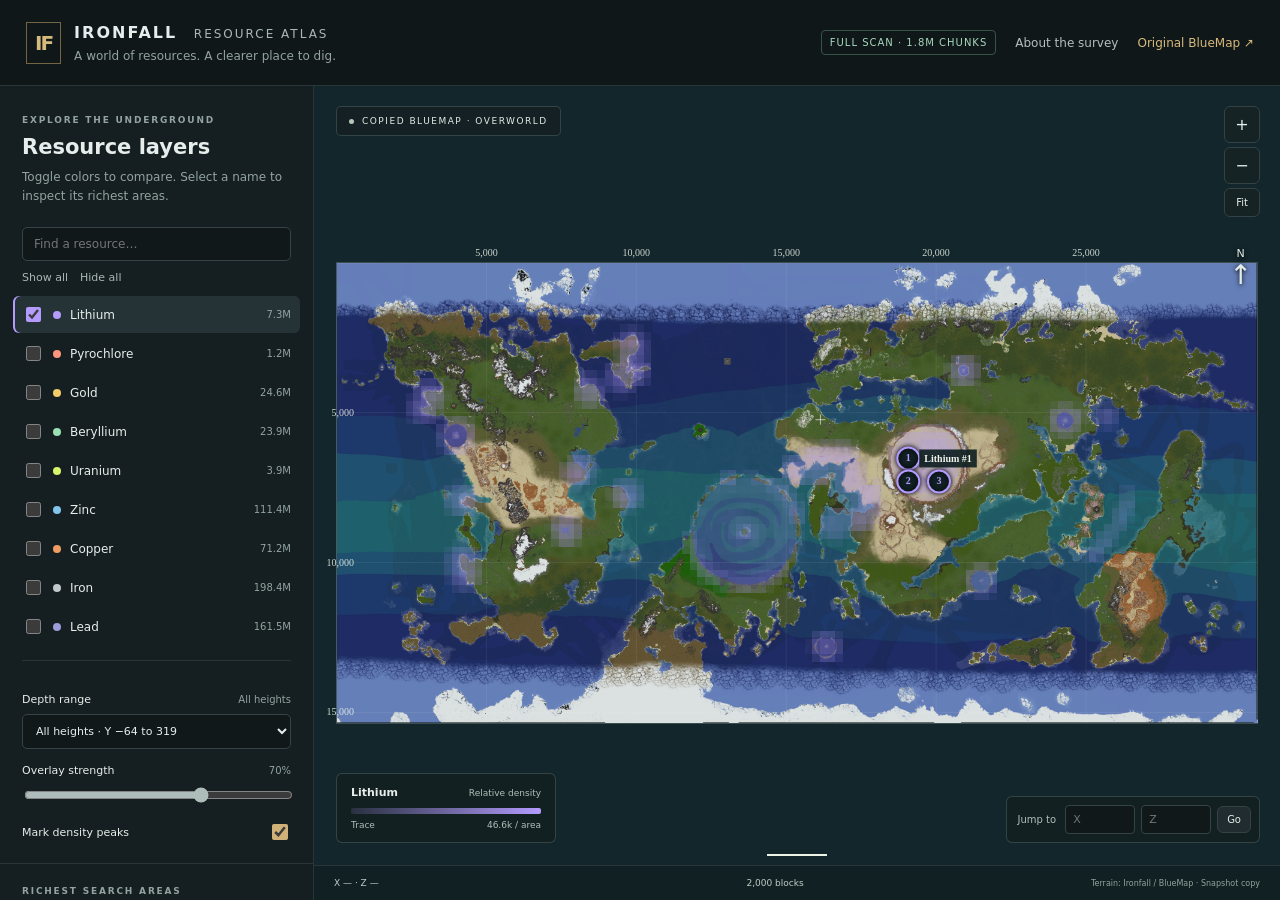
==== downloads/ironfall-resource-atlas.html @ 564912cf "Publish Ironfall resource atlas with complete ore density survey" ====
<!doctype html>
<html lang="en">
<head>
<meta charset="utf-8"><meta name="viewport" content="width=device-width,initial-scale=1">
<meta name="theme-color" content="#101718">
<title>Ironfall Resource Atlas</title>
<meta name="description" content="Explore Ironfall's ore density over a copied BlueMap, with resource layers, depth bands, and verified mining hotspots.">
<style>:root{color-scheme:dark;--bg:#101718;--panel:#151e20;--line:#2a3537;--text:#e6edeb;--muted:#92a3a1;--accent:#d6b97c;--active:#aa92ff;font-family:Inter,Segoe UI,system-ui,sans-serif;font-size:14px}*{box-sizing:border-box}body{margin:0;background:var(--bg);color:var(--text)}button,input,select{font:inherit}button,a,input,select{outline-offset:3px}button{cursor:pointer;background:#202c2f;color:var(--text);border:1px solid #344245;border-radius:6px;padding:7px 11px}button:hover{background:#2d3c3e;border-color:#697e7d}a{color:var(--accent);text-decoration:none}a:hover{text-decoration:underline}.topbar{height:86px;border-bottom:1px solid var(--line);display:flex;justify-content:space-between;align-items:center;padding:0 26px;gap:20px}.brand{display:flex;gap:13px;align-items:center}.brandmark{color:var(--accent);border:1px solid #736444;padding:8px;font-size:20px;font-weight:800;letter-spacing:-2px}.brand h1{margin:0;font-size:16px;letter-spacing:2px}.brand h1 span{font-size:12px;font-weight:500;color:#aab8b5;letter-spacing:2px;margin-left:9px}.brand p{font-size:12px;color:var(--muted);margin:7px 0 0}.header-actions{display:flex;align-items:center;gap:19px;font-size:12px}.scan-badge{color:#a7d8bf;font-size:10px;letter-spacing:1px;text-transform:uppercase;border:1px solid #375347;border-radius:4px;padding:6px 8px}.quiet{background:transparent;border:0;padding:0;color:#b3c0bd;font-size:12px}.workspace{display:grid;grid-template-columns:314px 1fr;height:calc(100dvh - 86px);min-height:500px}.sidebar{background:var(--panel);border-right:1px solid var(--line);overflow:auto;scrollbar-width:thin;scrollbar-color:#49585a transparent;padding-bottom:20px}.sidebar-heading{padding:24px 22px 15px}.eyebrow{color:var(--muted);font-size:9px;letter-spacing:1.8px;font-weight:700}.sidebar h2{font-size:21px;font-weight:550;margin:9px 0}.sidebar p{color:var(--muted);font-size:12px;line-height:1.6;margin:6px 0}.layer-tools{padding:0 22px 10px}.layer-tools input{width:100%;background:#101819;color:var(--text);border:1px solid #354346;border-radius:5px;padding:9px 11px;font-size:12px}.layer-tools>div{display:flex;gap:12px;margin-top:10px}.layer-tools button{padding:0;border:0;background:none;font-size:11px;color:#a8b8b4}.layer-list{padding:0 13px;max-height:346px;overflow:auto;scrollbar-width:thin}.layer-row{display:flex;align-items:center;gap:9px;border-radius:6px;min-height:37px;padding:0 9px;margin:2px 0}.layer-row.active{background:#263336;box-shadow:inset 2px 0 var(--ore)}.layer-row input{accent-color:var(--ore);width:15px;height:15px;flex-shrink:0;cursor:pointer}.swatch{width:8px;height:8px;border-radius:50%;background:var(--ore);flex-shrink:0}.layer-name{border:0;background:none!important;flex:1;min-width:0;text-align:left;padding:9px 0;font-size:12px}.layer-total{font-size:10px;color:var(--muted);font-variant-numeric:tabular-nums}.settings{margin:20px 22px;padding-top:17px;border-top:1px solid var(--line)}.setting-title{display:flex;align-items:center;justify-content:space-between;font-size:11px;margin:15px 0 8px}.setting-title span,.setting-title output{color:var(--muted);font-size:10px}.settings select{background:#101819;color:var(--text);border:1px solid #354346;border-radius:5px;width:100%;padding:9px;font-size:11px}input[type=range]{width:100%;accent-color:#aebcba}.switch-row{display:flex;align-items:center;justify-content:space-between;font-size:11px;margin-top:15px}.switch-row input{accent-color:#d0b178;width:16px;height:16px}.custom-depth{display:flex;gap:8px;margin-top:10px}.custom-depth[hidden]{display:none}.custom-depth label{font-size:10px;color:var(--muted);width:50%}.custom-depth select{margin-top:5px}.focus-heading{padding:17px 22px 10px;border-top:1px solid var(--line)}.focus-heading h2{color:var(--active);font-size:20px}.hotspot-list{padding:0 13px}.hotspot{border:0;background:none;display:grid;grid-template-columns:24px 1fr;gap:8px;width:100%;text-align:left;padding:10px 9px;border-radius:5px}.hotspot:hover{background:#253336}.hotspot-rank{font-size:11px;color:var(--active);padding-top:2px}.hotspot strong{font-size:12px;font-weight:500}.hotspot small{display:block;font-size:10px;color:var(--muted);margin-top:5px}.hotspot .count{color:#cad5d1}.export-button{display:block;margin:15px 22px 0;width:calc(100% - 44px);font-size:11px;background:transparent}.sidebar-foot{padding:7px 22px}.map-area{position:relative;min-width:0;min-height:0;overflow:hidden;background:#142b30}.map-area canvas{display:block;width:100%;height:100%;touch-action:none;cursor:grab}.map-area canvas:active{cursor:grabbing}.map-caption{position:absolute;left:22px;top:20px;display:flex;align-items:center;gap:8px;font-size:9px;letter-spacing:1.5px;color:#e2ece7;background:#152023df;padding:9px 12px;border:1px solid #576d6b77;border-radius:5px;pointer-events:none}.map-dot{width:5px;height:5px;border-radius:50%;background:#b4c7bb}.map-controls{position:absolute;right:20px;top:20px;display:flex;flex-direction:column;gap:4px}.map-controls button{background:#172325ee;width:36px;padding:8px 0;font-size:16px}.map-controls button:last-child{font-size:10px}.north{position:absolute;right:28px;top:161px;color:#e3ece6;font-size:11px;text-align:center;text-shadow:0 1px 5px #000}.north span{display:block;font-size:27px;line-height:1.1}.legend{position:absolute;left:22px;bottom:57px;width:220px;background:#142023ef;border:1px solid #576d6b77;border-radius:6px;padding:12px 14px;pointer-events:none}.legend>div:first-child{display:flex;justify-content:space-between;align-items:center;margin-bottom:9px;gap:10px}.legend strong{font-size:11px}.legend span{font-size:9px;color:#b0beb9}.legend-bar{height:6px;border-radius:2px;background:linear-gradient(90deg,#aa92ff22,#aa92ff)}.legend-values{display:flex;justify-content:space-between;margin-top:6px}.jump-form{position:absolute;right:20px;bottom:57px;display:flex;align-items:center;gap:6px;background:#142023ef;border:1px solid #576d6b77;border-radius:6px;padding:8px}.jump-form label{font-size:10px;color:#b0beb9;margin:0 3px}.jump-form input{width:70px;background:#101819;border:1px solid #354346;border-radius:4px;color:var(--text);font-size:11px;padding:7px}.jump-form button{font-size:10px;padding:7px 9px}.map-footer{position:absolute;bottom:0;left:0;right:0;display:flex;align-items:center;justify-content:space-between;gap:20px;background:#122023ed;border-top:1px solid #40535377;height:35px;padding:0 20px;font-size:9px;color:#c0cec7}.map-footer span:first-child{font-variant-numeric:tabular-nums;min-width:125px}.map-footer span:last-child{font-size:8px;color:#8fa49d}.hover-tip{position:absolute;background:#102024f5;border:1px solid #70877f;border-radius:6px;padding:10px 12px;font-size:11px;pointer-events:none;box-shadow:0 3px 18px #0005;z-index:4;min-width:150px}.hover-tip strong{display:block;font-size:12px;margin-bottom:6px}.hover-tip p{margin:4px 0;color:#b1c3ba;font-size:10px}.inspector{position:absolute;right:20px;top:20px;width:280px;max-height:calc(100% - 160px);overflow:auto;background:#142023f5;border:1px solid #6b7f7677;border-radius:8px;padding:20px;box-shadow:0 8px 35px #0005;z-index:5}.inspector h3{font-size:17px;margin:9px 0}.inspector p{font-size:10px;color:#a5b9b1;line-height:1.6}.inspect-row{display:flex;justify-content:space-between;gap:10px;border-top:1px solid #344541;padding:9px 0;font-size:11px}.inspect-row b{font-weight:500;font-variant-numeric:tabular-nums}.inspect-example{font-size:10px;line-height:1.6;color:#b0c3b8;margin:0 0 12px}.inspector-note{margin-bottom:0}.close{position:absolute;right:8px;top:6px;background:transparent!important;border:0;font-size:23px;color:#a4b8af;padding:4px 7px}.loading{position:absolute;inset:0;background:#102024f5;display:flex;flex-direction:column;align-items:center;justify-content:center;text-align:center;z-index:10;padding:25px}.loading[hidden]{display:none}.loading-mark{font-size:40px;font-weight:700;color:var(--accent);border:1px solid #736444;padding:15px;letter-spacing:-4px}.loading h2{font-size:20px;font-weight:500;margin-top:25px}.loading p{font-size:12px;color:var(--muted)}dialog{background:#172326;color:var(--text);border:1px solid #526763;border-radius:10px;max-width:650px;width:calc(100% - 40px);padding:32px;max-height:85dvh}dialog::backdrop{background:#0009}dialog h2{font-size:25px;font-weight:550;margin:12px 0 22px}dialog p{font-size:13px;color:#b5c6bf;line-height:1.7}dialog a{font-size:12px}.mobile-only{display:none}.empty{padding:15px 9px;color:var(--muted);font-size:12px}
@media(min-width:1600px){.workspace{grid-template-columns:340px 1fr}.layer-list{max-height:400px}}
@media(max-width:1050px){.topbar{padding:0 18px}.header-actions{gap:12px}.scan-badge{display:none}.brand h1 span{display:block;margin:5px 0 0;font-size:10px}.brand p{display:none}.workspace{grid-template-columns:280px 1fr}.legend{width:180px}.jump-form label{display:none}.jump-form input{width:60px}.map-footer span:last-child{display:none}}
@media(max-width:720px){.topbar{height:70px;padding:0 14px}.brand h1{font-size:13px}.brand h1 span{font-size:9px}.brandmark{font-size:16px}.header-actions>a{display:none}.header-actions .quiet{font-size:10px}.mobile-only{display:block;font-size:11px}.workspace{display:block;height:calc(100dvh - 70px);min-height:450px}.map-area{height:100%}.sidebar{display:none;position:absolute;top:70px;left:0;bottom:0;width:290px;z-index:8;box-shadow:8px 0 35px #0006}.sidebar.open{display:block}.map-caption{top:14px;left:14px;font-size:8px}.map-controls{right:14px;top:14px}.north{right:22px;top:150px}.legend{left:14px;bottom:98px;width:180px;padding:10px 12px}.jump-form{left:14px;right:auto;bottom:45px;padding:6px}.jump-form label{display:block}.jump-form input{width:78px}.map-footer{padding:0 14px}.inspector{right:14px;top:60px;width:min(275px,calc(100% - 28px));max-height:calc(100% - 220px)}dialog{padding:25px}}
</style>
</head>
<body>
<header class="topbar"><div class="brand"><span class="brandmark">IF</span><div><h1>IRONFALL <span>RESOURCE ATLAS</span></h1><p>A world of resources. A clearer place to dig.</p></div></div><div class="header-actions"><span id="scanBadge" class="scan-badge">Loading survey</span><button id="methodButton" class="quiet">About the survey</button><a id="originalLink" href="https://ironfall.org/bluemap/#world:16900:0:5515:1000:0:0:0:1:flat" target="_blank" rel="noopener">Original BlueMap ↗</a><button id="mobileLayers" class="mobile-only">Layers</button></div></header>
<main class="workspace">
<aside id="sidebar" class="sidebar" aria-label="Resource controls">
 <div class="sidebar-heading"><span class="eyebrow">EXPLORE THE UNDERGROUND</span><h2>Resource layers</h2><p>Toggle colors to compare. Select a name to inspect its richest areas.</p></div>
 <div class="layer-tools"><input id="resourceSearch" type="search" placeholder="Find a resource…" aria-label="Find a resource"><div><button id="showAll">Show all</button><button id="hideAll">Hide all</button></div></div>
 <div id="layerList" class="layer-list"></div>
 <div class="settings"><div class="setting-title"><label for="depth">Depth range</label><span id="depthNote">All heights</span></div><select id="depth"><option value="all">All heights · Y −64 to 319</option><option value="deep">Deep underground · Y −64 to −1</option><option value="lower">Lower ground · Y 0 to 63</option><option value="upper">High ground · Y 64 to 319</option><option value="custom">Choose depth bands…</option></select><div id="customDepth" class="custom-depth" hidden><label>From Y<select id="minDepth"></select></label><label>Through Y<select id="maxDepth"></select></label></div>
 <div class="setting-title"><label for="opacity">Overlay strength</label><output id="opacityValue">70%</output></div><input id="opacity" type="range" min="10" max="100" value="70">
 <label class="switch-row"><span>Mark density peaks</span><input id="peaksToggle" type="checkbox" checked></label>
 </div>
 <div class="focus-heading"><span class="eyebrow">RICHEST SEARCH AREAS</span><h2 id="focusName">Lithium</h2><p id="focusSummary">Loading resource counts…</p></div>
 <div id="hotspotList" class="hotspot-list"></div>
 <button id="exportButton" class="export-button">↓ Download hotspot coordinates</button>
 <p class="sidebar-foot">Counts cover 256 × 256 block areas. Peaks are dense search areas, not single connected veins.</p>
</aside>
<section id="mapArea" class="map-area" aria-label="Interactive Ironfall resource map">
 <canvas id="map" aria-label="Map. Drag to pan, scroll to zoom, and click an area to inspect ore counts." role="img"></canvas>
 <div class="map-caption"><span class="map-dot"></span><span>COPIED BLUEMAP · OVERWORLD</span></div>
 <div class="map-controls"><button id="zoomIn" aria-label="Zoom in">+</button><button id="zoomOut" aria-label="Zoom out">−</button><button id="fit" aria-label="Fit entire world">Fit</button></div>
 <div class="north" aria-label="North is up">N<span>↑</span></div>
 <div class="legend"><div><strong id="legendName">Lithium</strong><span>Relative density</span></div><div id="legendBar" class="legend-bar"></div><div class="legend-values"><span>Trace</span><span id="legendMax">Peak</span></div></div>
 <form id="jumpForm" class="jump-form"><label for="jumpX">Jump to</label><input id="jumpX" type="number" placeholder="X" aria-label="World X coordinate"><input id="jumpZ" type="number" placeholder="Z" aria-label="World Z coordinate"><button type="submit">Go</button></form>
 <div id="hoverTip" class="hover-tip" hidden></div>
 <article id="inspector" class="inspector" hidden><button id="closeInspector" class="close" aria-label="Close selected area">×</button><span class="eyebrow">SELECTED SEARCH AREA</span><h3 id="inspectTitle"></h3><p id="inspectRange"></p><div id="inspectRows"></div><p class="inspector-note">Click elsewhere to compare. Counts include the selected depth bands.</p></article>
 <div class="map-footer"><span id="coordinates">X — · Z —</span><span id="scaleLabel">— blocks</span><span>Terrain: Ironfall / BlueMap · Snapshot copy</span></div>
 <div id="loading" class="loading"><div class="loading-mark">IF</div><h2>Reading the underground</h2><p id="loadingMessage">Loading the copied map and resource survey…</p></div>
</section>
</main>
<dialog id="methodDialog"><button id="closeMethod" class="close" aria-label="Close survey details">×</button><span class="eyebrow">HOW TO READ THIS ATLAS</span><h2>A complete terrain survey</h2><div id="methodDetails"></div><p>The background is a separate, flat copy of Ironfall’s BlueMap terrain. The original site is unchanged. Live players, claims, markers, and 3D geometry are not copied.</p><p>Ore counts come from the supplied world save; the BlueMap imagery was copied on October 25, 2026. Changes made on the live server after the save are not reflected in the ore layers.</p><p>Each color uses its own scale: a bright uranium cell and a bright zinc cell mean each is rich for that resource, not that they contain equal quantities. Hide other layers for a clean comparison.</p><p>Depth is grouped into exact 16-block sections. All-height density sums the entire vertical column. Peak markers rank 256 × 256 areas by ore-block count; example coordinates identify a verified block in a locally rich 16 × 16 × 16 section, not the center of a single vein. No ores are inferred from surface biomes.</p><p>Gold and nether gold are separate layers. Amethyst counts solid amethyst and budding amethyst blocks. Tar and bauxite are included as industrial resources.</p><p id="coverageDetails"></p><a href="[data-uri]" download="bluemap-metadata.json" target="_blank">Background source and alignment metadata ↗</a></dialog>
<script>window.IRONFALL_INLINE_DATA="H4sIAKo83moC/+y925Ij2ZWm9y68Rprt86FfQ5eyMRnFLqlpXU22iqRsusf07lrfvzcQCGREpm+vKE8nKmasi1UIOOAA3NfxP/yvP/z1l5/+9od/+d//8POf//5vf/7Hf/zh8of//K9f/vqnf/vZ/mD/8X//9ed/tf/5P3/65b9+/nn8/R+//PEv49/++89/+ZP9z5/++p//+dMv9i9//uWvf7H/+fmnP3LMX/78p3//6Wf7l7/9+ef/V3//2z9+/r/+8YuO+CN/+OWnf/3b3//6F97n5z/+55//Zv/7r3/+43/89S8c/tN//PTLH8eb//Ef//PPf+dZf/8jR//xP376+7/919/+znvYv/30y/8xz/L/+ccff/n7f//hf9gb/PTzz//bn//7pz/8S8jFXuGv//jLv/Ix3cVdoqvBXXyOxc1n8pf/9Yf/+Yd/cfaZ9M8//ds//vLvf5tH/8mO/jvP0eEL//9/XHYckaq7lNIvuZZL8f6S3G/5bvuPyC6k5YNCSX37NxFruqTUwyXlHi+ppWo/nv3nyrvW0JP9o+VLLvYiy5+yrB3jaysX3124+OTiAT9Din37z5C4mOx7LJfUc7KfsBT7SVxd+EnapUR7jWK/TPCXWNrmY0vK9ra8f7jEbNdCrodcpmn9IJ9TOOVNt/UIC2z/+dMf//0+aL28iv2b/XS+98sXbxfrqz/c/Vz9Ejw3qw/N/jMWu4su0S5w/mg/nS/h8sW+28xfvV0H3tv/XXLg5esltEu/eMcfMwHN/uTD6zfIF9+Cvu06/tNe7Yvdb8FzTt7+nP0l2AXKf9kb+nj5YjHHt1cvw09lMSFcSuY07TAuydLe+Vi3b+j/uyjk+1OEfDt7u6Ny8/Ypmt0d+ZwhP8T1Ewu1+s0HxW6/f6pcC6VZiMkWm2JwZeldS/f2ffK2ubT1+9hC41rI5018tcTmYzvih0u5LFxbzb7C7O0rzM6Ct2XtbD/JQhaOtVvIt9/CNQvdUWF/67HZ3ieRbar9oPYaoZUjvp8e1zNvcM09dci3WJ5yUMjP+Z3gmPslNr67EFQt2A/XCdyp88dofxwR2vukVyyXaKHrS+R241LhCqmK+30eb7WCxfCHzBJ1MZGCkuoCLk17FTJEVzKhzCPXxDr+M1lA+OLtpVx69Uqp2dMyJ+yVXJKzejkR/9/9iI/xP5wh/ts3UisnXS/cmrGfs/pIvYYdJX9eKPntyiK+VbvyFDuCfRtUqSvv2ghRJVqBm4rryydc/doxwXOTlGTXa0j9iJ+hxYVrK1qdl4OdYvZZP6HF/5YWegbrQ3Of8Z+Ls63Ef8s49mNki/vR8nlM6ZCSf0f8z67VZ4//uTcr2ds34n+71MJPVBW/7Yezmt6Km5j0Y1JZWZzW8IQq37rcXKsV5cXuOYXfC6WJXSMKavbHpoq9vY7a9g5Fv5BaB7vXixvnleKo+6tdJl/sztd5BouNlhr4ewj1oUWx0mSEe/1ns+a0dt3CG6N/PEP0T+MT5kwPQ2/sz1n9WzW+Hv172l4Sx2b53HK9JfykrE+t2tvazVxztevLp8qQYv2bLItloG9E/2zn7H05JAmXhe7QEmi85JjcHPh4K7RCj9vzabSLMzPssQuUNpVqfvPAh5DDbWztWLJAEv0R0T/lHb96KP3pq/9ujeAXuy18eHfkUy7dvjw/q+lox2R+7s4Exi7uxgSGOOwJzN4SerMmm/DvNfaxa6SHYPG/zXwx/[base64]/hanLZ4qjPoS3gmPlWGKyvPg3SjqPZMei8UK8hbW7VVGwT6itRVtPljrwBwoaIKTGdXY3WdhnordilpPs/AlMNN5nX3serKnvuwZ2BRoNWEv38rcA/jMuKgGvRttdhjjolJevxZPs3cisSioksksqtp/1o3JIJ8iGTDDtnvWvoJC53xI17yjIYhxRzJobvvK0CINM8hGRmCMnO3CiPzAS8nA90pfaPHPp/XBQFtsx3yzcOuLJXK7Tg/ZAFe/kF4rm4BAJd8DfbPdzoF9y+aGgO7dIkm0gJ4syq7kV/[base64]/GI9UInvRMcG2EGt+JjT2IXmx+DM97k+8Owxmd0PnJA9z/[base64]/YWcEyogWPoMjcQMEckA+yDvqqeieHCBKgd2tvv/SL+8NiqjOmwCBYw5DndO7cD2O/ybeNk1yyhzOe7ZkYA++WOiKZWwM7DlAReM1ofTI/[base64]/vP751XIijBXSJA1wdul+WwB9IBY1ANmPRBaoYt5gDtSgfUXU8liQJcs/9lwhiMLGRNDP0BFYFi404vbWLNxiOmkiCHEHZax6t9ARWM2YagQ/6jWgjusTolJZwFT7UnPaURvmxTTsgcnZrQV/ILZjOoKFmVumoo/ejQlRhoVjrcFCk0ZCdeBH4xj8LzR4jDy1MGhelLPojvh+ctrBTMvhyfkDBMtUv7MwsN83RF3/fg5ZLiFruxtmFR/73BdU8cZq5FUZyih883w4hnYvXPNIigNkXR4RRIHB+JVEYG1jsJ9gnF28Bn64tNoVKFlYGAgZXBF4htczLu8sxQUAbvb/tWoA8GAvxKmXrVSyU9CHi+UCq5vUFDDtOmTHtqcpSG1PU1AXcgFsperYN4JepCKNq7vAVpMDlRvATu5AEi1m4uCZhxYtvsIRa57UF1jcKTuaAkY0dEiJrYY1BQt9WobXTi7gR7HfZAGonxtB1oocu8BZQsd4yPcTdtACoj/pTfeB24LAHPNLypOk9SabAKahWn8V3gTzOpA+ffJ/Q+lzV+xGirGnFHLMlVFgqSCABeyiKef5X+wKvuYU2IuHG6mA93L1Fasg5AaBuCqekx2g2n7RSOph66C30ZpDOcxOxnoOLQ781sWxPwWvOMHkiBc+eMncMu2cuSDuaKJDX6lifRMzkFkE0+nUKSYXi/taHN+j4lZd/yZLWwUSWRTxTKf9KgNuL7NgYYGfArwwx/p48MoooKpfwXZ56wv4LkGnWkxfmLnl0sQsSKBSoYrGI76f7HYMiGJ17blzQYdPOFjAj4DMu18MRQhpqYhaZoEoMs+/7QrS2PwxIqpFYydWeX3ghMQ/QFMCOkIfEhM0AF275sQ67avEA/VgMs9yGTQk9QZ9pi+EBr6wb6iiDRBPICvYoSMX3a0LqKIdH3PwyqK1wfZZJE2Rtu4L/Cl4xo0gZrcORDnAGuGkSKIY1g+yX3wlerV6ZRkUmE0pkh0XkUTQ4SuVQWafu74wWEUSgXHrdpKeJvoIYGlaIQk49sWsYAQsZUprX/KKtJAlV6Z3SBSxzVqgjUsvy9GWwE6wXHKIZlZudcfmuDz/wiCGxCSGHe27LINgz1JBFNLADcDySVomzwWv1Wf5LqtIbSIoI/irJpFDHMZbSlCND28qQHGOVzLBq2V1HAofrQ6WgZ3kyC7jBBCdiMLD3h7hlMqbm4PONRYCP2TQ4sB62uhhSnyFYfpGSjgF+dgCl+4e+64FJorunCnBxR3g0rqy8WQEmMDtpwasCNSa/cZrd3iLcDbs0rIA6HasDvJaSggO6SFGfj4cwhhMJSxU+NI0cehPOKoxJkVhBXMbG8IyA9igNcBC6ByosDIki3IAaHzEDtnt+BmyT/7ZW4TITvKbcnOBLm5sDtrYBMSsik7UA1YEqI8QsKcsBI+UMokE2iJzyNgijybx/gn+UegiirN/XR/Ucej9ZgI8cn1RIWp8Bv8m78wHT/mYww0ZGztb2Digslu5Z/4MTGTY89xzORXpcMR6Ti261MuehLAAR7SE4AblLGlmnVST+LV3LZ0eAU2qXHbAPeviYMNXxkWNHiEdgqZPqazsD0CXBm5h70kNTj/JQpMB0CGwQy4CByEPtfnClg5S1P6AXXQMh3w/Ie+YGfmTMj4/MiEgePlFKM36vhqRPWvsD8LQI4q13S0Q+O/0aoHA71rCWPpmDZp4IKYLAKM2Bk0RXRLeWU+4u7jspKoWNzVLTWj8pzKOG+vjyDQdtoEmUqQEPcD7P2xBGnyWqoZDDQL091oENXKb88EpyMiBsRdCCpYXEkm6n7NBiHkP22AB6ZGgkqecgaIEAEZoky6TkYOFr1JAxtcdKK2yWF76BgEH/Q3vDyG0prpAFtAULrvCuChxl9F7txVpCz/jeSjCCC1p0zV1lby/5ROVjgd8P5agd0DgUnzyHUIZtDwNX/K7hAOLtz2mG+HA/jU22jyoNLOIRwtI8XjQzyhgm/[base64]/cHkKS7ybD/CgkLuD14zFeuU0JEXGDgEmULSO8UuZU380iOyIPMf+fmyVE+YFV+YBLzlSjO+PC+w0eChDP68UFM3rHfOgc9k5LZXzlLG2l6Y96HPKdHfqEUH0IEMFUSJgS1gVoo2C3+xdUM/SICAqY/V34ROdlY4c/PpBoeYVkBGaOAD5UwEvT/sXV6N6yXb5lQr7Ku+wgUiLK0mPlo8vlaXyIQLIKS/[base64]/2Mig3+4+hXSfTOtmNRTcr/[base64]/SQMggNaHA3ewOCM/2D/[base64]/UxuXzdX4gAA/6ARhDuk9LuKUXzIyEEy0Ya8k/NFoGWR4d5W3fthcYHTpte65idjZBdMHi3oQ0/[base64]/MrGgIjRUq3O8cDNErEShtTIh1T4puOB0DfRgk89exw0Jzw1LHFAHoJmwDPpqFvl0E/Cyn1uKLufEYpXHstt1Eiy4D/FhwPwscTlSVNit4G35CFpoVlgj0bdFXFwCXLgGrbvX90ZkBa02/zDX6F84710vvmSFS1wkpzoZADih58qdvIx9f0wMtU0NfFs/vd1jbcNw2Fs/ZLXQOttkzSkDqNm+MnfH30vJBl3DXWw49k27p4SGfRNGAU5AQMZdQfl/CsmCEIpU4Cp7u7hK1fb9FIwA+NPPETjhi5VVLjtlb31UzpN50HQvkj1TqtQy8rgoGDG0IFiSt3/[base64]/toEEd2fMMdbuicWKtUbHpzusZJoa6Drx4hZFpm7PN/Jdw5c5spXy0lnH38OjsPt9jvNNK6PKsaKRf5i144KwBaF730rBuA9eDDdCxPdFkW7+nKEBvGbTZweCltkydpT2l13/0D6mf27QwFLGWSWvnHtJMEKRP/Ot4/e9MZ/ImIeEVK+U9L7A0B8JyU2+XBa2NWwD5CqS0TV1efRExeQj+vIOSCYxmLTOsl02aI6/GheCv88OxQa0Br9v6LEvQdk3wy4GhwSfGfaFhRRl0QrLEWwHmNxuXs+8k6WIfM5DpvMTeMoD+Lt9DTS6+wgFpPR1H0JSasK+h2G1A2wu9zu3Z6J07nMhUgagCcEWyyfcVy0ORb/cofWJbTEkVyX+6+3kQEbpSXUWnuSVPMdiPY8Zl2C6rAY8euEv8kw4tNAWvSHP1BDodITtOXAjTeaOIkf4ilwRxFwgB3qaMeVA+rXehxpU6C+J6uPZ2HgZZ9ZI5KiCCev2O1lSQ3xS+0Lr8NkKpZ0wTxU4CYE2xfOtlu8Xl6/MWKqqlSLn8Q3zEsFu2SNJSs56aQC4VOAAmahS5V2b8uY81eC1tKoEi4KRi8t5yrOcj7oDB0m5bTw4wC73lCG+W+dS8SrclqdU9MJVAoAYEeVE7ZBBBxCWsNTK0sBgtBecdnRbDhYyXgK59g/[base64]/SbZVf60BTi1QZXBbsioQdorOB7fG065IHO6mQoNQc2QFZvUr5t4p/cktTHU8TJh3wqxNqFO1tAe9VL1YByGNN5C2T5hBkqkjCAaKxFdUrhuHlYF5Nm/xIugizeaT64SgGYbyaD4JhcGuKE3MAWZy5rqchutbYy3PGFeSIws9bZXV3ipkMtZbC3I2dAaYoLH1F5D5c4Wbxvi0uWj3MoiqH4E1FM1hVWCQUy/YxUBrEJ2PQ55w53QIczoDFM/OIRaxO/S+wm/6aSYLjzEdP9sIy9+O17MWKU5+LyFIqXzeu8txOLpahCeQzNb7CrQ56PEKpLeB8RVtgIhZdBXcGV3E8KOn/PU0tkcDpu70R1opvc/htXiTAtROl2rk8YNG/+O6jbCIIhR8ZUAwMgt+oixleZooZxdm9oafrhQUTrQ+R5S3cqAgdNjFOm7BTFSBlL3/zgb6GX8UIbW8fK19avX1vQI7eUcgqWuX3iWmhRQYXGyzl3kztUesIKPhWMuvRGuEKitVOXVbUR7by9FZn1twYj+c7sF5LLIbpKK6xyZt6Zai918BQMblZML1Q8ZjUVLHYWHCtEUmGR1OVtfU5ebHx6KFjBrkqKUO9xRfrA0V23L5H/9LeGg4lVu+o8TaOKyJAg3q1fXnFBSpvEwkeeiNRW6+D5zdlXodpSENabBao+moh74mBB5uQNT+u7j4mqUBkDvM2A4FPQxyvOCGOYtVVb77QX4z7+fBLQlKBkNdTWQH17t6QZwlb0zq+J8M4zoDvb1xcF963MvkAZbLXwnqmB/QgukHnt4uPnUliX+8Dv8Ko9Be2jdG+hE++I8D3A6wN7u7oyoGCj1GcCJ6XOIQzyAKvib7W/+bdXyIMiQofW+lpjSBejK7bHKRhVJQgCGsD1hTP+Rgz/eNI3ihDW1lBiLaFuFMkhQiIudDmnIAFO1HXxmLw1MalYLGAIQGazFbPvr6HwsgTPAopBSNvYXtwT/C4rCDSgNfYz21W5GT8GGguZYzZlowNapJuESy6b86LsvEXO44pC5W/7cEKmpcRoruF+2foBMzgbxreMBc6qqRF+s/eoNSsf2je9Uk/[base64]/dgCHArBh+wSk4C2L2aTtcQcDyNI0wiz3dWGqTSwpWinYGUSAVpDENlddJDh4IpK44s44xPLPafDggEk3hE6/D7C/[base64]//xdVmfXbNAZMBkXlDB8eO56axdG+DrrtFFXYI+sCAWqAT4DmEEsMEZUcGiN3v8qT0rSfQv+sJK2y6z5uxqzIPr7DcEuSydDnGkcQFmU6VDXdAuEE6rv2yLIQWIlb0YuLsqhX4Ki8WWgkosFRgpDYz0xjThi7BhXKFq1rYRNSbrNmnaxKrNMhNOyCMIYp/aFtazAwBEf0hAiN8fQSlLUWsDTEmYE8SgpeeCiBalKThEACaRCoxcs5kDJDcU+kaGLln71iOyVO0q2pm1WRjdwP+8/56hXEvcEiKt9zX9RlkKrEWRNzBbAn/ZvgZD46CKUVh0GZdf10LBDqhzsxsEkSLs1hC+rZ9Ib1OFVRzMQ9BK/LefFh32k9vLTpbKaMyob9Pcggg1RTdQa5ntkJ99Wb3aww4Ko1eB6gVYbn1QVyoEcGGt/Oyh+FJenDWYnWFDobVInopadln0N7krnqu74kZMZhSguXL2QJvcZNTcf2GBkx6UnKCciKZt5cV9VJ675amP58sDrZOQetqESLqPBBdBXb8fbp9ynmzlNl8a4ksM/fvim6XI93fA0gQHmoWDAqt+pKxa+I1PL9FdZS+bNNDkK2sMuhSqwND60nuSaCENRd2av8OLljJB4lP+stLHRMRoyrgytl8V743YKPr8aFpuc66e0rf1FN9cesAnm/3Q2GiANWluNiUPi/HY+dOgBGov3iVW4QfzIpRHdFbzN/pim1Oznpl6kRQmG9Oq14Hzsvtm4cQZqTTETsVYFNCq93nisI7zywQtfjwhXgh31o4UJSurEplvgODqDA5ZxoZwwvuB3hZhm7A2coqOemBrIZ4ouKSv6wsiDGl4kXhMObafbiSCVdH5ANGt7oYQo/X0lm3zYZWKvYoyddlcd2PLmyLvV9gM6atNa8sX0EhqWrYN49J4K/CQMA4ZaMYV61Yk9eDug9VlrnnZ/N1K5ZeGu+Kieww+yUfRssMmXNkr2RQQ3W4T+HWnnnaHo39hxcB7Lf0AwEHxvQUg/etShmtMUdmBWx4aDUULMzp/w7DJgizK+WoG8iB8NCT4eSiO5UmLV6Du6CkiT/FTilFDLfiSGN5fqfCxXJ/h5wyqM+OVvKKfm5uESGPEsnWudrAASWGmk+HXYe1aZCF08+uwYyim39jKYN3UhndAcH3ejw3wsHr4B/6GviwWVvG6fOp69zTeq76klo/nwncSW2PxmWSXnJaS0hgMoKrdFWpCOmO5ZUUQiU9TT0uIHQO47Xc6xHkrH7S/E7F6U6kM5RJ1weiC9in88knWerwaqO64lf2VmK1GNS5VtL2odcni2EuCOlUGHsyFt/cj3Cx2r3TuxaigsrXbhKolgqE816A1et0YYYnhyQTZbjMB4sNlg46x3h2FTLxtLV8zeRK72a0YQ/mRjlR1jdlV8Fvps2XQStH/hxWJ/MAh6HKvBQ34DJQYal25QEgcnnVrEFk9/Ta7mSHjwMgqDWm0Fa0WiNvg0/HC41OGX5ejyBPia9ipWM0y+4Nc+3d4INXCdZIbxNB9TKyzqgRbxLfIWm9N5bA2ie+NRa3yWp8TpIbAOaVg9wMEbCcz5mAC5Fox04oLGnpN/AHHUL5Szo8lUEtTMWWkDc/7MPByU+uLnJVbe8eEPHNn9/FBxDGkngaALmbkw7NpxrKy3fXbQlOmQR75ksZu6JamPp4JH4WfcOzVLYCrsF1IVLDKEbOQIPOgEPkzJqokWCpYh4BaSk0rUhYBLUgrh8AKpqEhuGmYiIkBo0SU6WIQvY1NdlFvFN0WFY/reoYVWqaSyWCiglSMFitdKQwHVq9eanSbp++irlt5J8JsUosWt62GMI6TYE0e+3i8AK0S9XBhSl9ZHUTwDzFCbkMlaVuWlfeX3bWi7dC+2OmEuIBdA3GEiSE1hwgndNNhO4JNgtJce+jLAY094ErPLnONMcNHg8q3lStdS+VAb6pJbq6/yalmuxe7XRadpiO5FSoVtwCIGmzuqLk2K1+/AyOgaEIBSMsM5wdLpdX6vQUNT+Irhgg8EwZGcX7S6e16t2scfOB4UUwbGhpcfvJQUFRojdAL2SAMbHNrskwcCWIcQrLTqSWleB6RJGbKM7OJ3iJvkzI2MY09cHzZ1ehdvvgrSO6uP3GseIdJboz6UDwbMiiCyenB9osnhzbPJl6zfIWGPx+6JamPZ8KzzWulbB/fz1KT8CMa3O+SzuKY2TjrLHq5rIo2pq1qA79uJ+MXi5XutmtS/6qFDI2h5oN5Kyj7hr3Pwp2ltZDIUE+GwL9LRgqRpa0ssGYeiZql+oWj3tOXLJeO5/0XbdOEmLIH2Mysc1qQ+C2Tze2GZpaF8l7DmxzFhMDDK45iRUUe0S0SSgiPjMbuXNOLD1UvXrnfmVlhi4JcoODHcYXaAtfBvoSxfJfPCqyJLusVdjN3WOZ4CmZ6HT5wi2M5jCVafI4I71n8llaf4tMc8o1hVRVaWj0OXNhmz4E7jBZ8s/b56/woYqJFS+YbAtRKFxEd34STrMB+8bsxEbhsDFGr6F528QQTY5U6VYbrhCr3WNMdCwUk3VU3xbkPoSPGU1DK2X8s32xB48taw3OEHGmP5+w/b+rN3xgDCJdX63wJDpbVIF1WLGQ/f53fwkK2o+X1QtyIPBLjqEO/D4IChZEnu7vVXcGz8I7I5b64hkd70dkQiL4B80tbA4hQNX1MjD6FTzjz0ZZWY3THCiKG54hqsXVoB/WzkN5+1Ui6fTlHgzFJYfVqg2oR6meM/pGFdJuAHA1DEhP8GR7fRx29Apz2Cjw1t6/c8zYHaSub4cLejbuzvWqc9X25hu2OkR/rdvdBUfoc/t1gAFcnZCFLCTQ9SSXtQdDl8hkHFubY6J8vf2MJzf62+m5ARcPnr/PjojR7OPt/qoSF6kT62fkJthzuEd8dXgMicqPujbvipyioiA7cCTBBSHW53jEGvPwjHKOVMsA8vz5SJ3eKmYfV0321kgyARHxZjvBnXT2y1y4+fd7ZmyN1FgtldVgcwcXU5ZmHD7I9+fx1fmCkTkjmpat9dRRDsY/ydqBIvhNmgaPdpsZ+X6jWijLMUN2uYVkzc67Hqe5njwDPf8PyZ3ekPoXbdalC5y9GavZtwbknidQRVGD+jAULXQhbPe/D8jedBCJcjNQIUOXPX+eHTaclbNL63XgaTLajsVakjt+PvDqAYmhAQvbVulKTq3MqPuhXKCI4dswvQ2oidInDXODRlHp3rA6nAHsMUY7FWB0BPrb4HHVobNL5qZ+bxIWpGQTdvnrdUBsnt9rDcX2Gz1/nR24SLbpeVQiquiNodogLUN+G788/pJ4gs2RCddpZVTfOo9y/iETPqghQt1E1Z9uv8qQfE6njKapqJtWrd0HDW648CywPdaP1bPV7RnxENNDC+rUGbHp5m4jZX/v8dX7gNtF7hL0ErpYoGPxMC5B+Lvc2APMKB5Q5/dhZUvNWKK5SLae5UOSRcj+n1smC36MCTx80/khnCdRxtbUcQsww+55jUI3tHE7Qn7f21jEG/jh9mayBKsiOkrrXQwg/n6H6G6Faesg3CDU8FS/7XSJviVvweRbtZchCybsvVPMaqc7peLqG6lDbgJQMv0aSCLpsHzqpzqfYKQaIvcvTD5Rsm3uawMNP3z53itu/sdh34ahj2oOjlsjTZyL9kdMPXxlLv0yqWQxeodFbWIwFWeaSy4v8/T74h6Sd7sDURO8q45g4s4jXO8HEIVZ/TKQ+BSkxOkTBVyO1kxlweo5CJ3ZQh819dtjbWzFR9ZcRzkjIp7C6iUSYJHySRn9cUd0R7wHJnOqEUxOoe5y65yltAm74etVrbPtr6h5mXT70QrLOLA0Z4Tw9v+yhOlaKqX5MpD4HNzFK3HTxjkNDqD5J1PFICYbSP+/rzftEh/34Mk8oIS+9zJVCUTmFz+HHjxx+BGlpUD7LC0oPXKcQ2zaBwaWu4Dm8PHbE6YJ9ac1DnGSG5OBDvVP9kB8X3snrsh/fCNOnoCfiY7IM0pNg55MoLyRH9HA+fN7Wm5uwgNJgX25c0DmPq0U4wsPpkzr6Y8M0zp4vYGq4FAFFUj0U+qZVoKQhUVxtbjeYWlZiL2BqzowhHByXNA39fJBk+keOqPtJaC+lrw4Nw5CfTs8BmkoSfgs5ft7Zm78x6WkvA/QQ/M/LwA+8R1P/jLs/bERNlMVb+G5EjcYdAsOahWyYLzC1CJVKF4uktBugF8pVBmoA9MgYVAwvWGqCN76SoFQ+iKCYT0FQRO09u0tYi9TQ6iNb/PgEV3bsWOHE/Hlnb75qaMJSa+WyJgwbrUfNyzIhOeJu+jn6+GE1NRFSsqQ3xQ8mDA3p0RQ37RJVUkv1VJC+tHuZGMb0+TajJlK37u9sstkvhh7zZvTgplh9CopixY94s4PtbUgNnDarxXiKYI2/KF62cV2UuvQDPo9P54vXaGVnTILKomq63fEFUuhawEaM15dL+gy/PyxgR9/di3MoVWsMPk9jzQ3aH7h8BFXnVw/RJqOSKU7dXo+vZfDors7Q32At2rPGaaUr8CMCH76DWOtJU17K5w8K3+dgLaYLFjB17RaMgONjkeZwfobaETWYlLEbDOufp3d/wCfCu+h835uVwBmL2dbXMl+yW67Io2ptQOLoqXEz/wzKPwwaEnPxd7NshUnkg7fGcUlbJ5fvRJ8YmkTmZQTrB1knP/4W3/rb3YvyrDidqYO/Zhy95p1tp71x+djhdj4FpxHvV4f99VpVZMnTAnnNDXfsp1is4ebF9M0Hvx4vgw9HpDOs7U846MaLrNs3l1ZEQCQfUZU3/WJUZi+ZQXSV+Bmbf8y8WwOKwBSlTKCG4uiAQrdtSL+qA/ILJNurhC5uRPOHhICMlP2tjr/Vb5XlCJ8P+OB1ixqbQIk308t6e62Oye7HxPNTUB9lIWe3Rl+LyqFjrpZQs03P0Okm1wLi3/ZD57KeoEJvR5Tm9YTlqCVBi66BW7G1tUMhUMKx8GWtpsfuCsNqDGM/o/OP2l/GdvWul40xyG3NJ/VQ3DYWj+1qhaxFo+bYPY+Y7VN/[base64]/L1hPPyYEVUhp612jLQEGY7pixuPVEQpiz/jOA/aF5OCMRgT1OLHBbh2onCj+gpb8dKKE9+1OEhvJ53MEizd5p1eH53+K7XiIPbOWLyOJKu4aZUAgxcehaaAoWPYVXmM7Aqs33OWssl/D571BQieOac10Sbr4Prfojpeg3n+94s5Vnk1nYhrn7jVibg3rZWe5cGOuYS82cc/mGbzlT73HS2lciNSklqLr2MxFVVtzir6vAarK03CnO60r71msz0FJGVSJDXTqgt81DpE7uSZAIpZ5sPGoifgmUJNqOuYsKfJ2o7q+GyFOrWh+BHjI1OiOO0LAebxlLd4hzb2uuLxKLWCgsrbxCi+wQY/qBZiSfEtnLH3VmqtPvNQ6ENYGFqeQALH5agRN2GsCt/yt/AKqaOgU65bSuZ4zL9fK1dkhr0+w807c2nYFt2Atbv9dq2Hg39hU/2zvZvrNi9Ekpe51laJ7MsS4a9WKifpjU/ciqSgws34ZKtsY5SPPsZqcMGv4Q3S+nOi5Ryb9SbOKH+anjNs6An6Bw/BvNdzkCvRIDW/16Za2IEePd562/+wrBe88sGzRE84KrMAEZ//pNT+cOiMnPjKDkpv1iNZlW0ftgj1H1hWVUxq+3hStPnhCOnGYPjVVU7M4Lb6kK5KSyfgkkZf78xZk3l8FOSZMfCdvmQNQOFz1D8oaFYeNfiXtwEtoY2FbIlDNeBnZx2Ure9e33RiYL1WOKIzIOwQwlZ3TjB8jFzi3IGQmT//V71zX/e8Qu4TNfyjoPC+jHx82f5cYEYFDxW2gqFcQUHAXaveFk77ouLsPN49zqibJp89+LitC6II1EU7yequnyMT0GJp8Bp/G6v4bxm/fc7v+NL8DuOWc+O8fM3+WFRGI6oBz3BdLYvlrLFpzFA6PvkraMCeZhifHMqYS9KjY0koERDcBrzU7CvfwxtpZyBiPj7bczz5927/SpJy4fEz0vxn2k0bOENCLoK0ZWhK8S+2EZczDvXdby3G6PloVGt1xzTCMXacXbjGe1jWCblDJzBzyM+j/g84vcee5/j326BtXwG1s8jPo/4POIzsH5sYD0Fu27HSuRJrs76eV9u/9GPGO6Hzx/kh4VWtEFjTxO/EEYXX2Obm6sNkIakV5iGs36fXyCShNfJwaOUXbh//fAx7inlDEw579b3xSE+y3DNu5g+7+LtX5ffsWv0OzZufs3r8jMcf+z4FlJ9Se1lfouocoVuo/i3YTIbdUBymrruZBaDZ6g4Ow16cp0hOrf5SLqeas4TcRE+CNFwCkpcFblw9cZ5lroytuYvvX3akG6+Xoiz3i1/Y+L3pNWjsuRg/Oev86NCNJGwlfSyxNIjZdIxwoatWyJEd+9+DWNtEKBznNjfNuEOtboiQ5Tgro/0KTORPyRC11MYD5Z8qX5ZL+BpAk5MxaoD+xJKXtcL86kcIX0Q6/lUUFOxRjI16zTLoqapxIHsblu84opdpEm+hZ+x94dEa4iKjVZzh9gEityC7EqjWeEUoWUByiK2Sq9r5qqnT+Wgd/X4AcY1N32sBi+O/NGcNNyQfp3kkNrVBjh7Uv+YyH0K8pylpmoJyfv0O60VHbJuFr9xL14O3dEfoYYX4wm/uGz3Y05WOvW+6GHZLWz7dll0GMC5MGN+9akT9ANDd/DlxTl2c+TmyNjxH+SeyZpWEJ4xUVJ4ruUrLeUW+ozd/b3XrfX2uu3q9k04H2LKdY6uYWePZynWf0zsDieJ3aUVlEeRNr801E5PeAH2WuzckrxHYwwLR+Zuad1CbEBKoYVNwUX6SZlvpfGVWMCwQJPs7bEB8N8fClxjbiPpg533ko73CDeHpc9NtMLWozQmBG3jkd1OFaHjYKceKpbIiz+P9xhyonPbV34kC+cMmojMMcYtl1/0aDJb8W4/T7Jf2cK6S9uvXvs9C6dpVwUDLovufeOhCPrjuhXsJSp64gdcxB6HbO+yNbpl7cgW7RtqWqldenjS5IBnYEOKyl+VkN96FvoUjfvRwnSQQywVdsOJypd5nIJ0ufpoiTON5JBvyHF/4SGV/ighNWR1PRV5uxb8TONIGlL1jGW+HZeZIr9OIFvBwm40XZsKqhhJgc5Sv2WJzZUp46/Eh98a1f/QOHq1n+n66Fy8Yx8aoRQ25F/skdS2ppRz2CHWC4qqfEXF0kpEObO3EyaVEi2r2KklPEeCtE0Wjo6pK2zpcsqX/n3xHPUKqFQS6+wf9r0Ea2PlnBl9tlfje7OE4TeeRk0JVXqPAi3OziVZnmuLQamHjJMAedUuupbK1salYSeXg/pnFBdd32QN++ona5mmm+IjtLiSF4udcLaS7JKGcJHflG6SxzWBfzhrnRMubzGnhb6DVIwxi8XwlKgSwlZNarUfdlfYrc47JgtWsaQDrvKGoUh2fF+OaJbySgKxDG3XKvdv5IINYfP18U+ZfhqfsVgh8l67QFhu0kK2q/7al7SRHyyET3eWxiTgljGCxvld9qaWdJQO9CRyQZl+AWhM357TplJea2gvhZlolCVaCzpI2UkHURe72eIopTXkR+y5kuiDCt8qI683fHctK/IKiPVaGeT1AfUAgQS/3q2J5xS+jfaNVVl1VPlUK/G4M7bTuZEAKOgS8ku+55XYF4OVyHYfWrXjiJx+0y1pNzKxyn6WVCzspWwXX8yBzGMXXYhVdqRbE6DFgkYkRF6fpY3rNAtrbYYHjZDUn/FhPL3dxtRDovNAFzztAvrBly2OCg+pp9obM7fsfin1kHRzUvZ23He5bUo9uKc7qxUTN3mCOW9tqd+eeux7QpUoWQxPtGfWmqVtOwgFE2/v3lmUSLI1xnbAdV6tmLVLpfHJLSBF8u3CF12tELISzb4tSzt0avFJU09U+K7hzjryveTTLYRf8CHTs/CL7N7uWmWfOC2Eu7db/YvnTldKKNdXp0FS1NdFX+0eqvzL9IC/PSdOq5pOkcT0Qu6+nUewo0zzARJUd3GMzlqesq2di1pAojaTanfAQDWPe/CWL/qrGtqR4apOn1rl9oE2pZ98EohRxeClU9nRyGXce06YfqKVJ5dAyxMoSXteaXvU7HhioA+R8F82BS+rM1KzkGVhDMwbLb53UrqkbydMxK2xoXhCYLAoZtGMK0W21n3pKyBoh66kZZd+C3Vz5uE61uQA53TMkUNf/Lly8nOyWFcq8Ti6FYa1yQ7s37fJ1HzX0d1Zkkx8RdF5feQ1QFO2SBFL5WezT5uBLG6dslksSBQadqcHe/8QwwHXdyoJfVL7kiLdSylL1ze3ROAmtsvMCsqWnjTp0DZ3pIKD/4bLWCVVhOrVlsjTWG7vTk1IkCSAklAMYyI3cKR8e51LnAfVAikRJA0L7Ke5ulh24rTshpsmaXqSH8O2TF4il/TQZ8vj5/itB8sTXxg66JT02pEJOVHFzwlcZyr8RaO91x+uM5Xr0d6ft4lS8hofk2q6zOngprxzCjtMC0byFNOK5AIQrZ+y57EqhWKdXnOp3VF45zNetszFEuMdC3uByY6VyY5GHMQzo/[base64]/ZgtFZLL/5p/LU4fVsX16kyUAr1RJYWfsaAHOw843cSUuUiT6gHRSZ9Xd4xZ5gYUK4Y4oqk866gopSxGcIPuJ2uS7oe796KD94fuJP0Wss84DwDSRu70Li5quVEAWR3D8TV8vEd3WxPSyw79Sl/CqIn8Kn07oiNshMovrvMYiHnuzDU/871l5uNS4UsN79t/9YXpHrbHk2kfyzJrx4Lfu88vWxzy7WWAOSXIrHhWrejYbAl8+w/CPqeKZlY5C/7LbsOTT7O7dlK6uD89O+M4TXsxQZB/kZ5N/3kBNFQpK+hHuNaLxe9grUzWOzwZvXQamIH6PkU0/BVqaxtm8wW/[base64]/UATr+OBROTfzmEKCEBzRuZo17TBMj9LwJb1dEC2ENKJtXiwetlvE45zX1G9IIF6/[base64]/hLHu4UBw7KXSYPEOASdeEoOfrin9ltPVcrb24Pasj6Te8lksCX4DGVsurduoNspCOAN6Q7LMfbVoo4ARqSekUWYuv0+dBFhseILfCzgIN5tK/[base64]/[base64]/bkUnueGYbrs6krX/yJor0xJcdKm5hhy4RemTqmyza+YIUq6DWbsl8WQFd0OW6/hu2GLBF+qf1oAJYZT2xb/OjuZa2eh/JAoa46Aj1bmkZiNWyRS3h9ObB681mQyxCeNsFQ7Xsuhe+wNfS0MMCAU97PEot+Q6+GhOBsL5Sn9ojIelUHjdnTSC9kBSuJBnJWRrRZL6Q7blAFEy/kYhZrosurFlgvHSjz3zZwvPaUNhbo43y83is2El6ZycbOr7/F1RBU3ltDA/tjDOMc/HfLjyOjbW5YTkFRt7OoUp5Abs8+gSXsUzYsGTBSJ+IvDh868hYaxm5sVxyjMND61NNJtayLUJWhbGxfoBPQC/zCwowGjqGPS2dOHaWfZmW9IrVOwL3sLKxjuaTlXoX+Ye2ncfCq0HrdeGAqjGFhsom2kqDdhF62T8FYsBR4rQge8n8xLeidpD4yEOgI7th2xIYlUZSklhYPC4ABanXrdcE/Ff0i+Fi+s2BhweGznOvHYp7WwkdIU1NpkGGYjyENGkUdWidE8igYxhx9wWnxMY4eRT1RguhAs+sRcRjAWV6IzhK8O/lJbQ/YjDmkKrwX2pfCzeqVx8egSfLSFpibeqkMQL7w7jUOtigtUtFQ9fkB2CdX5aHfkv3WRHIOyrkljljUo1QxXNslnzGPMKgvq1zEUKwcKVtv3gQA1ApcIAtWLaRE6nAWalpYeN+Gc0lBkiwhvOVDWDzpbvm8r3w/wauM4x8Q3OJv32Em0VzT1v1FgqqUY6ZJbAr9dl+2hfgtATFxL9G8QnCFu3cFaMv+RvDegmbAEU0I/[base64]/EQayZA3oV9fNx/A2jZl2lc5BD5k0Eeul7qNCw7GgJ8nO22iWFr4FYQXcr1QTJloQehnRhS31jtS7EIEhdZ0CG8d0YG0BKoD0N4igZMVggQ8Yar58sxtSJdUYvqG4kbRnDffbUsIznUkGVHdsp4R6xA97COnELCr/TNPEUP1IQGpdAZdwlYpSTQc5SGHezdfOzg/dvDJTRSZ72W06rcRWLVf5otw53PtYz+VlLnKlPG1F+5jVfOADu5iiiMfB68kD4UKXpF7f4G7105BAO80H3Zr94lxUZY+o+BiLlX7KK655qQrsTLTQquMMN1UAG8Z/Y9pVtUGPjOJ8KKFW6uZ2YnBMk1p88KksTpgnV9oikMFBuzWogrjrQAC0qMXn93W90ZWB4UCsFfMRiwuxdUhlyCN1Y4ueeV7z1paNCd9OyrzbT0LklxADrJL7MfprCxyLJRMQPmKThqZq6TbeWvTomLLj9GT8Jz9CLmrjFGPZ0cMv3lUEyuzstLmKo+p4DYB5X/KlAMNmy3Yt/[base64]/71khc6W7sU1TWK/DNRaFd63FCGERr4KjgDmraKjRst4rEx4XTtH/jS8yrP1qTVAgvtF3rS2G1M37S6Murtgybuh1hR0RCaZqaIXSS4nZ8FmUUN6xAx+j8cgnF7ciwIh5uouwg+bVyRAbyEtvufPJqv7UvS5l+TFiITUgUt8061P90GUhCxvg6fWv3UhSQw0hAktvFgy9EJ6Kq9/GapOLNi0pSV5J3YxqgxqNOCUZeKl2GVNXwHeFJ5eVJyi6T3TKo6yDdAwH1Jn5VswTr/N0Cxo8n9TvNxSSJt/[base64]/[base64]/hjaH7J14VvNDAQgwOZpX/ILibUBcMrqfHiHZCi5ltxgScPZzOXK6SPNBcP+H5i2wFaji65U950H5omurWIXzD8eVdxJetpVRitIb5b5wNuclSEJwdkcyek1fSYmxorkugNw8suXeynT3OdY0/pmn+Np9xHQP6oNaaW9mDQQu3X97juVkJH1l0ypwO6rKPCW6paTarTTWBUZTN1HMwgmKOFjemhn4FPn627qrg/211Uil8OUEddqSnX9WgbQl+Y0Gu0QbVu/8I/mCvVRVhpjYJiw2rMeUd66GsxbHhWMQHzq4fuTQ9pIT3ACM7YqKSuhMnmIsUFnjw4ExDJSb/[base64]/IZy0sdg+632TR2Q5xqghhwe22ItCFakt2QfgtFK7j9vgZkSMHu4WpMJ4efftXiogKx2hMRXg4JATr+lmHV+fn7h60PoR68G3qiEC7ai7HOiFJ0YQN2nxApiwImRO5c76igGOa+oyaICldsOHo08o26917uRFHHnIDezJ/tYgS/b1OULEWH4yWImrsd2pchH+gk1/y186/MlvUKV0FWbrSQxRwceu+vIeTOOPiF8v0rchTJ5wzORS/Z7S0QAxIriC3DsZ/kA4l1bCYHBoWeCWJcLJDdyMuzodE8JdHsPftkJ8huBWmOWRxSr0MZyY1MP55YSXASpBZ32AX9qXKBTljxlHaZWiDckTVY+nM7ygJSnnq5KD4Cj7wC8zAmN9XSg9RNpqXLI6IICkYLU2OCKCpWFq409QCMGWPlXBvt6GdolN60A5CLwRpRBnEfzXPisNRa/YOQWdxZcD76/mLE3LT0hrijqIdfm2eLh3OWGRJpgYnNj9PyV/65ubhFLR0oOqW1pAfEy3dbz8WSjG2fhXVVtaS+ZD6rPW6I1O0hRWpRwAD5FFKGnzD8CqL4+FKxVvwB449ph2BuC62EWANqZh7PIRl7RdiWqKtz1FiMQOCrBtu+7uChxKtW3Yx0IW3/5rsLvJUu5GeTy+H1DM78nVotT93okC/WNLtN+YHOiKW//HWYzAfv542teEEqEUDC+sEuvsmmMUYSVwS0EklXykg9hibjjL7haCH7OphA/ZyWL17ykNL0YQfGe/Ktjq2NJufMJcR9kHqnUiWnuPrm+KLyGnY8y1eTsvzBDrLXlIdRtpK/ein4J83gE+Yb7VLmQCorcd67EdRNUaQSRaOAqQeY9C5Y7gckl9oMIDXJuT5EnbwCYJ+KIsImRoKuUMkhrheasbFVGM/gyzH4kVqCEfkjYUWSCBm8ThSZx7nRoPRVhKPyCPJVWXUuCDSCGkWzg3iv1GuikdUN9nv6GNiPIRr8gOnT7oVUx3ciezm3iGxd/gyEEiPDrL2x3q3pSDxBNl5ToM+HrhqzY8FQhfyb2Jox4Kcwi+Bg+pX5mC8PgdaVO1f5Y00TBomv8Pr8HQvgEXigJSEbdLcUSRkqt/[base64]/5oN0urfc0iENXORadg4aXYTP46QxMc/SjC0wGcOrwi/JK3kAw0kGOxZfbNxQtyaFHYKHyjrwRF4CdllAje246DbT92G+FvJg3SrMLrRahQ3eILCW/9iG9bDjA3/jo0zF5Y2HuB3ku4w6bOtyVBmQx+5XBYUE3X2uehDnvwtcDeQ9tUAIHOLFQjhgFxVbXf/XQQ3n+doMVwWRUKGvUOdt5XAaok6i6mkeKIVjDWgiTalGEiI2vthpZj/kBiFJjEPQe9p4TLgveIZUQtLN+zBm8JfRiN1boVYmrT20tfyWJC8lA6vP9OnvTgOoN4as23768tBpqh5gqR1xNt6aMU3DEnRXE2EMjtct6MGy/lcSPDCWJY09AhbXS/SGjkbpnsbFSukfkbBKCaylJB0ugmsUxk+CzhVCnvnUdSLnYasBwG63Gigr6r5lQxYUBE8IyCXR8Bv2eum7NBb4KnaIok+RxaZDFhdKIpTtFQJTLY/RHfD8+p/UCyvf83PBZzXXa1XNw7CqiHqpSmRpaVA+zoibTwnpVwrWrhwVy8P32BE2a+sTjBm0RWhrzJO06lKkALParJNZ4yhhiPSgWspxPY8XkpeOrzNS6v2dZ8LYyG7nhoniPjCvYW/YfMeuzwfflLtUnIRv1IdO1mYfXz8Dthi2Pnk4uRf3/CpYdWXshoWX0PpE7xblDEscO4GgIC81/itLZlQ1IkSEuBepiJG+sfSuGErnsmKXH1V6js9oAl+DzIfVq8nVltUHgd02UCwq8NGrOhdWGfY/cdgjsouCwkBwLputMxliJAF3xR1ymeaWVuv3qLj8/diozqhm9hZ+gWbsgvEr/sea+hzOoJx3zIjcX6HnYpowQTubIcVo6TSZ1lZz63G2ESffIqID2sXXQZs3nkVoelvCiWGDByevOeZaAHF8woFI7BJw2o90AEuj6qWCLv8HMg7lFXR1ulBGEV+3p2gOXrYZR/RTMbTRUmRpcdRDj9kjsvUxYwb8FmjQ4uu2YpUZue3bhZYWJobCEkB4zOKtQQY0vLqcL5IPSZJrS8o7WaO2b8UUSa5oRpmN43CuNAm1bdiBmnTXwqcsyYYGLjbYUoglo5APkTwtz0IwqYoWPX0TyC/GIaj66tv4zdOefOl+oGmf3+cLTUwaglxezO8avKBk5CdU9QrUYc0QdxJSvCSVNl6Z8cxzMeYoOCnKrd+UR7AKnfEgGTUGKSl/Nw3KeqN6rYGJGG17TqaH1wRugIRvvH0D8g9d7WGwjQGBvNrb5/baqzwCR3KOT+vv5wrLlKdBTdUh9YISHavkCAzkGL3xuZKsB4+WQEbEGizvwtgtDFI9IYpFgoRPIU6PHReAUYLoi4FXZwe9Ni/yt4LR3QzLKH2XAusLMkEh71FiKdcasGhdewF9KkJQGQDTpO28HThUxugEjR2i2h7Af4gpp/WUYmZ88W0RxnMbGWsGdhXWu8okVqe517NbTSSyToUHoBgjnJ1NCO0ZQn2PdrcxAqQ+S4IvdB3KApTLJcCfs5pgb7oz9DFjb9pocInm6FsaiOk8KSIbFfCcMJRBFG5uQuRDXS7b5rAe5wYaIYm5aZ04WIgEzl3hbmGzLF6cgd9tb4kqGnlbhhpLv/CmF1nuU8SMtYWgy/Fkp9bq/gMeG0RfcFp312KV1K71TBuDZk029KqAwtIHdZqXbjlcVUqSFnz0gfJjWdAc9uq1SWCcRxc0iqL4Nb+w09OHhVq9KD1p3fuEein5JeTUqACBbJUfNtkUi0vpdOf5K3FZ7clh7fWEFhbstziuI5E4++EZqo/qQgFiJOCCAWY6BjucsJTsvb+41HcEcB6vByz0xhKdVt8XPFTFLeWO8xw5ns+qUXQaGN+kotekjrqtV6Fcf9cG0APppj/kXQw9yREFxNF/JE0mPkCJuhh6xzDO67WN4+9x0mY+jlMxEPVEyu07jCjDzO5Ep0g8y3m8RO/D6sAOKrAWHR622xk2T3M2OUVg6nIErHiRpKy6gLJKAw4QT5pqK+WRm+lGGBXFeqvpQBbQmCkwgmgLNbxL3xrtcrO9U0Doq9u3ETjuGA1yEv2zhYXPG4bwrYPFKvVU8F2Nbs9fgJrhYucYwn5onpq1uTh7NLA/[base64]/PXdjXLgp23pT8gy/[base64]/pmzzxCI8KNv8eU9ggU+GEVqPvVyBWuVLO2qcANklVSnCKOcPQbzNPVXBBPShOYd8dLS3OGUPBkmyiTKPxldzTDJiDjgFS4fTWnmoqZwFWrln69J1Nqfe50sPhmIT5Y38XU/4zmYv6aLkIgyW1TfBY/BtwVvKWS/z9AAdQGGiWRkIrRNN65YD2+AmBVVdPk6QvgV6Ghf6IACjbET/g/gHqTM72cwSzVa6LNErtrWgB+yqBSro2RidY7seth2JgUll6r8QzdU0HveJAH1qgdKVAxZo0D2g9YV+G050BckCBq7RN7eI+3UVg0OPebB1gQVqYleYl5JQxG0IXYcXdyf8l2D5jEQlppbBgwgLRXEFVcgy3aarIeY/HHB47qcfdzcBkE2pLMIYtOnuD8Peb/5kI7IaUX2pXTZjdqnbtsTUVAG89L+rYMCVp5231Oa3VFS4npXp7HRN8i2oFxXJIT+qXkytLgI7Si2vrBWAqPxwu0PNTErPTmexsJVNqFtws9entTnVK+gUHtFE0COKZBTbiZTReedhpK7+jelloa+yOWq/i4okIj3SWsm3iehPj2xz17QlPHY5FnS7/PeyHptN5qiOD4Dtgwno6jbrVQ5yV2SO2EyylEeraBHVudXXV1H3hZ1I6DyVJxkHGFZq2nBLk+16XaoADrjRSNEGrCW+8Uvpt9KIIKeu/0T+1q4Kqn2YpDb9PIPYyl6cUqnXrFaTt0CidAcwzFNzBNqlqgTQlvA7SWPDkGmVSDYXuh6NldQyPFnqdB78A6XPZTUXYtLsX4oIxYhB9hkxHDGe/LD5mpNbjHwCK9K6289DUhwAbzqrwRJAT6ZENNhz2VL1Ybo5tU+8gmqXDc+C2Ki9tCwOxQ2mNnYy3PKdSTWpAI35YE1SevxbrODhAYIHbEfY719ED9MesOVVW/VRLm5t981aloodTzjL0otBV9Ee0BtjV/AEJyCQu+4B7tsGgrV+ln9Q2rdQYDMC2gvmSEl9JBHF5OHvdTaqVZmbWXkux3E0FUFZrtLuOQs4fkUD4ElhwW5k0TAt4QBKgBmj7T50gq1yHVp+AL6A4Ua24q0I7+BGiiY7GBCj/h+9vQ88Rhy5o/FJYsaPPw33k0UepqAOf3qr271iXwI63UpX30ZNPU+zKV4KOT4Ql7hRZADu8pyicd8fcYDe8XpDQYYrM1ZWWVVKsXIG8Ksgu+4sldEi4bMqac8sCh1hozvw3AOYeBRo9CZm32lvDsFUd4DRq5q5ovGidtDUxDTFFnNpMV1OEZWpfYdRJDUlpgrgq8i/KeQpP32om57KTnM2U4sO1LE4occpBXGZz4ew5EPaUnFUU63tBPsPFwenfv2zYnGskmIL1JLXKC7DiVOMfNlaRzqISmi7EAH7DKr/KdKEV6D6n5HXWHPXXOYaOQHZZVKFZ/dS+jmOXWojAdXbrEcT0PK2qGnyEEUE6SCNtHIlUsA+tM1V6Q43rI+GJXzJ3GTx/aj6A2ZZZWbgCO5AlnwL2D/B/kxX8/iaw1Hrj97iTjEhMW3qfrMyhdlc7o4hfW5JWIEYYSTFch1e53YOgIeoK2wEGr2ixffjkkYe9grC5rGEWxiQr5Jo/kkM4qySCBscPoKzVn2aT0KpEWxsaDGnFWND+kQbnxYcWqBqZIlotXR328aV5ft3yjY86HDhahmBZy3nb0iryuJuohbH9IRM6iY/Q72SirPz16pZYKftMzQ/[base64]/Z2vR4zgFoohBN+5NkDj0IDOeH9HcDYbH4BwMS1CFGVWFIumD6Kj0LCsKIyuaMUuGLdsRcJzoenThaKqmJzoEqiuQ5cx8qEXzuHB6a4PMOcLpTaJ9fRisWXDTjgWt1pNBdV2wnAWM1dE4j4HvF6WJ/CiUmv2/[base64]/Eg+kJckTzJNBJiKzQEtoYI+4oWMKPRrq9l0DS2NyESvwGQCz6BoXg7xDWES2fH+vu5zaZgQTQtCL69yeZXyirpJuKJOjxL0neoLqqByMHf2YUo+DM7f20X0oqVJddltl4YVLyek/1XusGNYWHUJlxvwep2mJ1fYU2t+Nk/KC3pE2UpQn5tFiIf7EZ9GMc+my1LK35ostTN+eEUDPY6Jk1ITLKCXdlQoNCPAjufHEnHlA6Rdeo7Am/IC/dt8szQ5S81fEK0AFuUyKooVNYQAEm69ZiR6+pCu1Lu4M0Z+yHa+yvW47KSzCBAMsss5d5Q/UonAWeyYYaoTLGCEUCcATEgVpDyaChHZNJc97iKpVSeP1NYf/2ynwD12iioZN5U21diVw2tbn8lXci2fvj7XYv/WtO9uJZMgf1Vod3d3sKh3JuvzI2GjsJb8yZWIq0m9yLGSLYB0/JaX6sR8YD4Tn+Soo9R7tgW9+SRrI+tAZN4g0Cg7SW0BvFu81Lbn4J1bg1SlbKEVW+d4er2Y33hVwaa4pPshy3teN+PUWVs6xMW+7UWOgwHhJ+df8IfSj5qFuXyat6QyRSiKXuwsnXVzlY/A3WbrwfZoC9k4jj6CngnCFixr0AZbyHxFKkjJKf5FaDS7asKjkMzCawsJeYheXUZCDEu0/T8WNnWo39RZQQ13fBI0V675q8grN0PX8JydbNtyN/566pCOSH0+8U22iZdUlbS5btqP7bhgq59OKy7LnIHLeeDyZOukeFBPdYIpI7uc5uy9GkutzuaaJiUDHlJngTw8c1VBYuMPqYUA+yVlPM6YKIFlynmCGdwC+mS8kUSSpkjLWSOAOkMCW7vhTFu0BMPcVLtbo/L1MK5JelCJe25I8KMw0Bg7cNVxMgKjJXsdlSRcVEM1rPBk07fVj7XrzcLWYj7gAuzy2kILmbX4Tq4Re130jnjqQ6VdPux9NJMNbL9DGmIzh/RcPgdG7YY8/M3HB049FXlKuoB3EPesAphZdjT2GjfXNA74Iown8s0qYe5rhgYW6YFdtR0wa0To9tZWPRhzkFPYUmkTlfz8NV8qnN5hRnPi/wiw5hmlSuzu0dURqz/yVcAbQ/T1yo+fGQxijrkjmloFRl69QHk9psNpqDqnqHbYDDVVcUxAVi5Eem4OrLx9jM2mTkcAqBNO2bEYYXkptlLYmyXmlRhURNoi5ZEhaK/gobKYY/zbl01skX9De3Do/yE3QJoK8EyzwBGsqN/Q1E1xL7iSpiloAweinlhXJjfSRyT+SmDLcLBIfL4uYYdroT+EMLgjwXQdlSgJOg00Uod2QU1BQ/oIOq0Pizr5nxKPhO5Xq5GTWoYEtimG9+C8VPHU4bS6Rrdwe/0Sc5W+E5D9Td83dfIYPXSrsOqDliU3kHrb8C5vWiznSeclkcYJ7/pe64WJWt3Fl4GaL1IJTRvH0yVk6Bn6xg0Szcuxu2pIsgoHWluKWQgLnQI62lPa5HcSmshkCbY6iAFEIT/8iIasvKNFLJMdqHvKDIXU4V0qZDCs5vqkNHgygQyscHMCDCmhgSGG05u2z8iZLwMV0ITLS/OxObWAmRaHcS8JH/qQ7gWfU9F47t77lRB8K35YZfR62RBP0p/[base64]/oJGTJ3kcyPhJd4sxButQhkAq+SxCX9ID+PU8o1WEXmL2O6NzbtOa1C5x9YESprDu+PLGMa/3nJrfzJKhXEGsV2fv+Ls4U/B3O4SzpRhNJjRmOs580PfgYsPaSU/0PKnjIGRsPhJRsiL5IjK2qpUMJtxh3V2zKu8CuZMeLZ5d4wClF8IswkuRJYSfdOwSd7PCygKhkuwtRPi6Kg5rihAIS1CjmDopJhxxIUd044FtS/tyXGzltodEqzyhH2PV8FkwiU3b9yhx2EPqBGf/[base64]/gcjIocmpPIl1/[base64]/Gtq4aotPnl2YfAkEBRn1SAQEoLFQa1cf9gKyIvNbuvBrmNcIOujNn3HPWIdPs5nWEqQ5C0j9/KAW6I1Gb94n8bH+AzGvnkNfYLgj9VYZQHtYElEzWC3syNQcaeTAluWL/WISzjHPcocKzFLZZqVlKpp+Tf1q4tzq8aGRoZHkrhbzgJttUEIwo4DwTgGrtQWOiYl0uwlfhj4Wj1o+AX6ZRKQsA0TB5eXhEuKxYWsBBTH/[base64]/VvS+S8742Ie0CnugLLpkiTeONPIT42gh8F42/[base64]/A9W0QsEeUBxKH/5gGRnokisGALlMqU62j9yCqs1Xxj7J9473S1Xy7t8lmUzti97+AtNpS5NHpNLv4vngRrF6/lj3W7K6Qz4QGRwjU6mZxWzNBOkMmEF3NSwGcLVxs7pyZwO1QQghLC9BA/Cd4JH70BBcgukUQemUvXRCnyi6uh560KIfhW2xTTiPkY8gjKxRzuX5rbwC12ZqDstiqVXj7ENX6IKv5xYlRpJ5kIuCWGA+/pmDZo+Drn32lnC1Gt/[base64]/[base64]/pkD0j3T3jdWtShAiL2joXabhmzbbGlMnD/WnDIShNiSYwNUPsLzwIvlqbkYfkAK84chKfCcUw1tYb00I9xSoBEZosd+oK22Nh/6YMYvf85ZCdZl4F7M9lwpKmHpdgkkWZRBM0QloLt4UZZPPY1/Qdu/CyCPy1TgHyJp4P4RCdHasjFhIDkMoMDMEKK7Ua0qZc+Umitu1sS/BfXZlvZnlcITpM69cue0BrO2J8iru8cPNTJwbid6dmB96fJq4/UCxwVZSv5jpdwnOjwga80uT4MJfLefxdsXpwBjqHTMe4WMKgM9gbYi8a66Smeel3syp8JDa3MYmlKoyDlWDHDup0rPNkPSWm0Ed5iiZ5LRcQDXrwFyo0R7w5oit1VJy8wyCtbEWmtjOMkiyhdmyk7fZDfTUthOCcJp0h1MuA8x8jabmjPI7jQtxaq+IXV/kH0S2RPa3FXJRHynYzVMZTOe1gVNRFApp11SwaYOSEQzZEqS+Io6SszoGRZZTXJ95tSygAAEy0AABVyNwLuFgEHjNEE0aFrJBcOiRL1B3iF+nJV87II2naX8LMCqycfPYC/z/ug0sZUAoWDn6ayQUJ/gaF8YoA63Wukwf0NSKJDXm5zrYB9b0gdaTRiyC5FIn0eob/Sh/JaZw7IKlIpMKJu6MupOtbXtFI8PTtBe0RdNr9121EwBueHKLUhq+uF0Ip1K3TpX4KCgPONVV3krSRFoS8mp1uwyPNqu/WwYEdomUZd22k6wqT7YpPTSLWQv+OIa2Fl85k0g4HgbdjRbwqyhQihRP8Nx+O8XZoK+5xspEOGGV0fSPyBV6x22BnAVEZ+LAY+Nt7mcEm7GObrfv7COxW2GM9lI7Zlv/QdiJAWP8iuaQ+pfGyFsX+LRZDSNL8GjQGxFKzf9lCQJVPPky9VYlUNOQ8U71jtkURnNlCTPKD5xn33LdXHUwYdlOTzMCxtc8txKS0hbH4IM3EsfkOkCsHn+HhA9gHs89bNTHLV/[base64]/[base64]/WI4UoqC9iGRMuaI7J4eC6mLufWhRYUf1D09RlC8X9xgWqOOwkBRUMr1NMOuUwLXjbLqSJ3/9w9RRtzYNnFafgUFdLLm7hXdlEuCNk0XH+qROwQztDwKcvgZ1gGjXI+uOHadre3GFZxuDiM/wZ9iuOceor2hrae6DAjMaDV68KVSpFultrD8WfssOVM4cYHiC0+mJaKlJEhvwlENWwMPKkmts3CeuEUO+xw6W7wCSElrpg4eEbpViOi3wNJFxaZz4eI1GS/Y+mHafpCYyG/H0dIDPwDwOXqgqRi9VEYtKa+x5Xar3IiGpA7Erc/BunUV1ypAQRmZjI5Sd3GiUG0MsIanlKpxTFJWihs6Jkp76TxzabzkFVOrTvkXuNgaj1vtohu3EkvuQEBPZxw3lxV1PG3O1mlOQke+2XUbdA40/SqDl0ftoqoNYF+EIeaTbP37oUqx82sF3ncFWTGQg2RpTGrKky6XHitsRR9UKdQ6/W/WVxYDimPSoGWPICiQ9KfWvXj5SFebB4+/f/snWmW2kgWhTeEz4l52P/GOr77QkDidDlClcYUnT+62sYIBEhvvMMr8KZBgVTE0DrOA5HUvdFVZPlWihRS8N8Il/YU1Eb2JxRp4o7rjgyWUxZyLkuxpeznicItXz3rjnZCH7Vs5lxTYm34OTxHjjXVHRZ1ko4ayKPeJYsiX+8dkDKDvC7eG2PhHcd0Lu0s7p4gzk9yoR4/+v7d4Et8764C/Wra7dumgjxh2wZADw95gn8TjC+6Q0yVCXmcUCiK/igU0xVGRSMC/NqQq2bdyb8lBlBmMMeCnN3jjN8f3y5Lhd4W2jwJ2v2d6lLGxqCQF2wkFvJx9j+TJZAjiznbmuLQXYqyJ4RPu5opXoFXzXKQoV0eXx6d0s4M17OZMsA+pgmeNcfItU8ZQJ2ZxYe2gd+NOJsnjEMTUvtyo0MmeK+lIEHUIA/LExjZvFn3ekKw51P6M/zeM7uKvNMRgH4CI2vyS/j/hN53rtUqcT0gRcLKbqyemG5nHdelkBbTM8LxnHlvHuTd2/tOjzDj5q4i2f4hUjT88H7W6R8HUDzbzx0zoRZ71itKFlkgN9VeFXzhasY8KRLzDVRY+Cv6KfMi5RDVCD8NoAx3aHhXehpG9OSx2PORLCBRoMCRJ4kitutJfPy4xMZYlOxSMdvUCm9SgK5lap1/Ccb1KNSQGWWvVCo0pI0BVBae2cdpX8nP4cNTQIjZn9C4CGVDsygCyk7ZPMmAAMsganMipKV2bUXW1fVETtwkYJPXPJNRvys7fnZdkXbkmcgWdDypaVAt54wN5geokcxGDZpdTVuu0xlc5uh5teqQYN9TxAzrCeBb8v69B1D4PGDric1DrNN2esRYUEbup2l/Fnla2Ng2/aKT05ZsoplQnQ79TqqJSim2dBDgoq0rYmvKFjK1ZqzUsr97xsMbSnjCnsvYEqnNO8odYo8tXeJk/UE+O5YVNuC6v/BIJKrdLDXQVMQuhOLGDKq8RK6II1fAxUYqvWNztYGUrReQ/G38yn2E4fqkPUU7A4DaoEEl3iFBHB3hjfkT2sR+k1VYa/QjVwROOO9/yhp39xQdSgXJO4aneBrsTBsTXp7ZScrPnOPYU2wgVmFiS+0bx+ncthjZuYLv4wYdzQh8q+f4reZ2QtO19zdvKpr5JN1k/CL0ehIHTUX7yTcuhZCuyNgokJH+ng/F73HN3wu7st8OqYuFUY2Xnegiry1FRutF3/WDBl/hX0wt0PSbePNuCFgzfgjK49pIi9RHgMAD0eRCPr4afVIKGtFGb70NboUwLHbsIOpLsO7yBfxolmcjiIINt3cI8eVCdfCM1ODq/kF4DG6kBnhdMNcS/JIEKDv6XYFXcKojvQjYsT+Hq5tSDwGDaSkYSN3sGRVy2lhhs3bOcnHw8psOUjyrOz+JiJ3o7MD7iRtxtwA6Q56R1beswp4igOtOWE2H8O6rCW2Hpplbm0raSZ4KuNy7RydOSHRVN703KackziTk1xm941RlsmF/CNGYKOLSGaCWFylKDgeD7vaMB0siYnzS2N12IdjeMuL8QKJIWS3QQaLgA6BoIVZ2+fgBGogL5qRxqsEGKQApAaX1BPEKtGzIK8z20FhnlJrca/JCc8yn1hHrB40rjlGGEy0r2E4i9M3OoYm1GNGdjidouXkzxovQ6hug2Bif4oOT645bHJpWUc5LGjWh/903Opw0EjbUCehN8OXiBm8DmyfkuACNSc8pP6ezSmdg2768fXqok7T2KLN394uxDZSCQRKSKal9j9cOAmY9lIp7yoS6yjrFOuaGOpXibjZB/u4Z1T3uPUYlaHVkM8xskh+ELxMH5QkGfg6SRJfjo7SMNHj6SbWvUIkQcuLUrYVCLn/FHVcI318iLTSNMciJhR/GuddMC+FMOVY3BrrJFa0cJBrE7gzImt8kHzSUAoqnFvIn0Ixpcxxh/tIMMUbcfU7YyztKThi2BKZzVRodMgnaSAsxyzfQdgek6o1tLkUa7jHQvxNz4vqUtNn7fnOS64vedF82UMImSq7QdaobffasHAz4dqg7yem9qfb2YRoEucmki2YkjVgCApd6yEZJcnWJGiWl64sWdQvpgfYsLzrpSU8qBUgKP13t2tEt9BjvJP6CfIDyp/SIGmWirjxTTVCKZ2tysW4REdyLKL/CK2bjUIM+6mumhXwi7IW+YQqafJOsn58Cf1J+3UWP1iRDKq1R+37d2DaxUr5KJBmkR3iSd3Ld4UNkuSYEwKYS+KPVLzt7htFjoCwmxyBGuOtDFzb7RUNBwRUZ8zzj+zlj9xBDfHtX0Rza4SLafu0RkamqDh4EJh8efb/JmkOIFE8sE3G1iQ5dJJy4Kw8CebDMFsJf6RSITErP9WeXCFC2XuqBc9PNfTvVA+1oOHBBBqh1ImbZIcZpifqzwjg7tWw+RKJlMFb2uuR//cF/Sgx/gmS92sV+aNXps2ARF7DqT1EQPZMZTgifRb8xy0nYXyYFIpQgR1hLRnrZygyMBAoYpZxOAJXa5mrCsxD20Pt93EIX5/MF8c4GGvq+LZ+h3AQ5P+5kBo6vSWsCttE7SjFIiTGshvCTRJB9yhrmDOkt+vBnh7eriefukPAVuYHxnwS0NRLKtovOAOvFXnC/VAcfOSGrOZw0Nx2FsvbkQPB3kEQ3DgTQS3pLpQ35kWoKgkKNkCgz09yeol3EcXoymp89ickyJml642pLRPjAhsgRFXIf54Ya1HYGMAsI1j04Wo/EJjeDw4Y66STsHR6mUHw1slplrVIMrXucH4+UW+b4esa1ZymK4W/GLzqirF63CjgJiEdYwhrkrcoYPDmL1CgcC2JcDq2ksHOXYt4cAFv28Wv/PhJdmRJYixpToo4fMvaWzUPNg5n4fftwxTaNYFbZ8o6+hc0rGskrBg0fmeOU2P1AG/fVNCNDIpCAo2zCPssxgFl6a6awzGqY/XT2HUX8fHHuF6RS7tmB5r/UUev0YeWzm/o4S25pBmq6QI/hNmQsZGitH5CZVZE1aVpjSKjyRFZ/3NhaUTG9eg5b1EmnsqF5V1FI3fmaRQQlZnmGp0vf8v6pog3cqiLeNH7YIFcBXcreZBy9z3E5Wf0iTTHuH928v/elQ3co/G7zQYlRk6kKTp2ncdSNgCFP4c7frSXBZDa3K7nCXCcYGPJB6lSnolxqhyOeniOvrfrBNw/BmBbyzRGbd07xzvqCtMQ+9KpCi3AAm3KpI378RN2ND4K++uGKXVu1zw92LOUHg4/E2YS7s9H9dTvBfMtUX0/59vDxPHQLD7fWE8w3UlWDTJDFi8WfC/[base64]/yp7AZwvnmW3FvHmlQSEwt0RQz7NXolnkZtm38Il02E7TynywsuEes8I8VLOaPeMEEzlHAT1OMdrMuPKbj5HslSOtwomih5l51RpFcAtaQZ/ZLBmcz9bGI3cUxykkSl3BRSlN4OXGduQ82VulWb+9fAHx2eC9j67QCw7xtkQAC7xwfQj0K8gqGWqvyag5dn3moIWA8lrJvt6Snobt6YH/dgOe8ONqTJuU1Xf9Pj8RCUkJtY4h0/[base64]/3HFb/1RY+vp4ow6zWQcX8ojwWNjTPVCUZ6XCvrv0vDMCNkKWN4RPiX0eO/yGKIoo1cZe5MGrWNkFticr/ZJ0mZjvg+LhFDQI2jZHE/dbVYEJJlJ0hZ+SqqaTOIAfYdJcCWQDNx8lUKWVUdWDeJFdJCixr7MYob7xtZPCp7zxas8pRpQOUm3KAQ1jH+iHni0gqD6DQRDx/KAj4u+IY2Ozg5JzGK+9kJBHL43bell3Z6fz9Psd4y19fT4yFys3SXiFZFInNj34QS7/hiqOvhH8MoTa+Yt4qTblJW3DWqwkbaylrZy4++4ji+MmkcPySC1Ex7e5QzZoIxVc2azEsPbnlm1xgPFISFMyuXCBbNr2CN76WZqvxK6IZ6ZU+xGseC114KZuS4cy/k8LTWekWtbRAlqlrfeOvRveDAW5VDFrUdDuro/QCRrs0LSVXRiRSjSZq0lTbyFbMpZr1BgcJcB+Pq9Q0+xwxGQPTLVu4ZVzozrDg+K5NdFupbgwYv8UHGhYBq4p+ZF+KJqbEzHSnEuA31GHRPq4K7F/Eoun+XqfAF4KdVMyM8M2GdM/xnJ3T6NFyO42E/OM6lyNEyTG12hj2i49z2WiPyjIPmvslySOP9GZ+36WnF60AS1PBPnZz3qBuSH8KRO2u3d/dlkkAbcLAa733RO28vHqdSSuB11ci5OdC8G5FEzoLPiwaBJha8JZs7epGHzRYvPFPT/BDgdrg37Eu8mxi+BEF/tAbA5DTsVyH2kpiIeoZ5ucFoi+JLsXdKVc6Pta+E0Y9pSMOnQi13gue36WKiRO3Z8fn8FKPXupMYnDPMdKaaTCSJmHfkJDXmMYQcC/AdxiWrcOb/kO7SJT4D4nMG4J/dS95nXwaQ85S87TdLJYZSVZMg418ShZtP178XrrvuJp1GzyAWSzdFDiSEckSoGvqP2U+TkdLc4Vry8Z05GLugPBMFo19w2h9EvcYz8h2bhkzRavncGZ0PQNlV55uLiqI9dwxuFRxX/8DiqCv57WWCLKNONma0yJfXvEBPCFhsxABRp0dHyUh1VLLCIIdNuxHGlF4Oj386lQaQnUmjjeXjQl1+9ieIrw04G/vfgCQKWAaPdl9cf0dSL8skkE9+NQ1P7SRIwgT/Uf+tpuF/vb98qVulQtfcjRgjXLQvyACIhVeihwZB2tCMbrbQlVoA/ZXSYSgG9jkoNJ1ZYrv+NfP3dm94GEgOPZc7YuVd/8HqO+U7do1nogvUIB/sl4aGt9SARaZHYAqNsDvJLvBHMXyk0FQ2m59RaCIfQLvD7H4V+iPH81WYlphlODstPXKHe/t64n0UDEk9GEujdNmAb1qXoP4HJ8bR9l9KesHs4LEmkqUGo6SdWxhirSK+X0wUrItBkEd8GT1znM4ch7XFCD9t8b3TuHJxF2Q9BmwMis7e4CqUquk0DcvqmgWIMuhFinIwLm3tM9NpUxywUmLHjnHJxRe/9xNhEujFnAFft7QXgSMvPAItu6/jW69txwaXtoyh+PiWcV2ui6n5UHDhXIEtcX08RdwL21CPQ9YKXOfDBhEQb/5j54dTgocGJlNigzguJ+bxiwlWKXJyX+93f5FoiLeoNQC4zscOorJx+KHlaf/VaKqC0ak3Uo7+HnQnJRtMVYnOyyTCVu28sAt3ovNsVir6L7KVaob/rsmbCYmmPiPI1qg1Sph+ikUG1VnwN6UcMRSTvZVtcERp15vfrVGqDSIMVX4PuORMCeplQhYA2FVmqUTq+OC+Xvmc2vaHObViclYDri5AvmO/JZ+vp/d79DE60ChwJKnCoNsCXTftjAIwMXotha8XHFN5HN3ZwRVW+JER++/c5z44WbP3AO4c2TN6wSbaCtEzMSyh2KZoxglWqnTj+otUYcFwxHENn9S0N2Qo2EAUVI0+3V6UD2SyXKGz4X88umF2GosgAGItWNJAkvWNdchahmK7K1bTuKkhVwPwd9rKI83NxvB3M/sPEy+KHhbxBQ2wCN+vpoVs08Mx/AIU68DFhw3JFdaEGRk4taJBNIVFsUdtD5KAA0m/fJbz1tnr3sf1C7/q22G/XJjMREX6jdUKAyPCUxIMClZkaH/gRvUMBkcSTxi9Acd2lw2dDE9s7nSYqKFyTS9L8/[base64]/eozO1xdp7EVK/KKJpPUEzS+kRPLK8RibLGCqhBUBoX0BihbvZXCD5ml4URH1coRmG/+8WulFVKZNLIuE44qq51Hto5egkbgRdBy2l8jm5kOYARIMPXg2uhUh83XDXNCemJht//FgkYRWZ7maHVpC5W6gaqTFw5jswSrQJrIHf5xX6h21IyA6ODrvwv+ER5+YjmVXyZ7TRwSBd28ti42AuCT54WB359CH/kLvXsubrei/ofyOiGtx+ATFYk2TyCAKr+O1JRhK4HSbUopM2g3w889a9JRSNXoNUiSc5qiLbK2khcgDmUYwHkD3qQ44E2GUMTkMCbo6rg5r5nvGVlnYtWhtyKPXM7iEdqdKTiQ76sYIXijWVUpdh/[base64]/RxR3y7jF4adT05wh9AK9wSqtil7WNIynf7X+0SetH/[base64]/dehaFE17yMssly4uH0iNW5YCCDuceX1V0ZM9F7UH91rT6DXhmU137eQH51yAW3L/iFKjrBidO481C0lc1SXXr17PhAx8AVaiyAjVPmDaPX3waFwadSt1piOilNErM2qLikhpCXm6IvCz34kj19BXhKQSfwgw2QGMK0oatO1+zwPzRs+1BjqM3/0fOVeazrKTgiuBUvoEXTNw7KJSw1IT++y8B0wX2mdMg6qrP3Ng3IeOZfykDNG7CZth7E5JOvM64Mv30kRkfriEJJXPeOcgcj4BO8NpcT+xFY3osCoSh0ZpxOQwDoTfRlCxNvTkQ5szmqJO02BrXV4PvZ/[base64]/hlX/KgvpEDVJK0mRO6OikWCyNpcqkaYD6n/GZ7PCKLSRfC4WHq2HxvKE+iXgVxuFdode7P47xLX+LJaPqZd6qgCwRnuz8jcofyS6RMovaT7Y8IKIGApDEf6q4bEa0VEDKPVgKhtRdK1NiAjjDeKwJgO4WtuMIdMqj1Dee12bsnUiBqUwSvDB5kyFjLi2IhgRDdVtDyfDB/+zoBPbLuHRBTH3dQY7dH1JwkWZLbfUQnX9wdVIN699LvzgVPb2FcdD13T1h/[base64]/IudaiMnzXy8BstAaJAxH3KhOSfwSEaLWiYVUoWAiJucbDJVDlo3j1+6J7jn0lZTJo94w6uK/ywN0pmXEkaS5XEKjjlrxADahWzHZ8m5nqEiNadBeZfjwWZQFPF+UP8JxP8zdRTgAsNxtv0Xmu2lum8cr5jFYH0alhxjXBsZm6FdIyjJ/[base64]/r083pTEL+sFV0ZUddxYSFLkp1yHJxqmP8lfolOpwoBtaHNLQgAxJ5r2neN+kSpGGdLRf/sho6w2x3JiJQnq8atUoWdV475pxMbEHi8GiiNDfXekGmg75rhPOYgAC1MpPqiw1ft/Ew5hJGsEKzXu0kiucF6SJ/W2Sxl/Z03EQlLTNvI7Qis/8iFmR37o03XukaJ6/yXwyvIMeqAuQYroEtEDOKyGBpDdeAi+lFlbX5PCK4gWAOsCGrvLcUPLx4en3Vd/8ogEOy6U8h6f5infmHGA3LZtCED6vHsUi5JlzYPvX+frjdvKpQMXMaVQ2eaMuCl5mRIXrGskctZTbpMI5H77/M/+NA7vDD8tvDeL1V1+DjeGD2c6anAt5n+Zidb+dI3S9SUMOhnb182jQmOo53N9j6ATvOZQ6fu2Xm4H6KldrdvfNJzsXd57kS5B/P51/lKYHvG4F+dVQNt2XKYjfi6Ae/x9iGXclWaBHM+FaSYLud9vD/DhzKClKOwlLjCieK/+8/3B6TDdXkEBTEJ8u5VK5FcLtbS3uKyjtC9z/w7Ty1dNbChIxLJdTWs5sx2mZZz7/ev8rWp6VK21HqqPIlkA5+pxCuaHpTAtJ5VycPxOhOnAWdR7i7J06Ti6EJRjqzNwI8bK3OLXfgCbYfol7O4hxaXdqigytwx1+zZ91aEH1LVcv9vqjZE36hDr7J7juoEgUvzuNcrKNJTvX+dvVdNeAIVyR7szfCtWkItjDzYjzjMMRk/bnZtHoODg/JQ2MUsTL58hRt23uTUQcDxlPmM8nA3W6SVM6FE3j7vVZKAb9d29SbAGDB2y69839/LoAyi2c/vfNL4x29com7X4nUr/Wk0Nmmz0nLOEFuofrqpmzmA/0u+DNRJhDp6iyupfqoX85kUI1jL6velQEaxpuITMN2qz3ip97Zw6+ZeorMHx784AY5Q2bHuT0AMt4HsAslVZsxd02+vkpEX+9pyasUn4nlP/tcqagMiU1Byaqnn/jYfS1D5qCyMQqnN5XlylBU8Ea0maTZXDySSu19e92ymOulrz6wP//gXBOrzCtBpYkC/blXUHEh3f4+KO+BeHXL/DwfpVA4G19/1pdRU2cTNY47AW2/ev87cqa+YKrczIXLzRkryruc1Fo18bg7RuA2tTmduPoPCSHTsS4Q7D9dywPNMYJLdjaqPZ+BeuFlN8icrawVTcxel1wPk5vgsCBBJhjt9T0fWFNLsbmOTbAyd5A28GawCu5XtI9deCNUa9uA7/SPWQKkWsCVsrDSRcWlkuQoItd5vBU9vFcSLN30OtkTunxbvTgHM6t/y1M+v0CsEa3ts2FCrg3xicf5eZNWo4pXyPQdaDNdoQvm3D9fyZgQYSorF9h96/FqyLHLD9nFnHWSj72PzdZOQ3wTpxQDTPm9DPj0F8vI5B/Jyne2yqPy4YJcn5pTPr/BKVNTZXu/v5iK1xKP49wltyaKqU5r9v7vUxCPphYZsCg/[base64]/zp/CQuCDpoP+Q5ljS9m8N6c5FfKZOrqgLrZTTnkRF2Ni2ao05/L3Lc4EbTAP6hHjWdNL5bYv2hi3V4CZY0n5O6eHdne7t6lqkZOvH2rgGzA7/CTQol9GyB5AtGfR5jO4TuR/s15dUhTys/KVJl8I/Gr6N3a0rw6JFf+FcYaFyJ7V41A+hGXkboUxtqbJSMPZfepwfzpUP0S7EWUtLZ5ewFD0VD9m4Qeb1LY35Xb+iijYo+yzXplcrLPEkUsF5/C71/nL9XVBESWWrdNIpPjcf9PjkxZYC9SEuMGKJyfP6nalHUi2UYgLh6JpHj/0Zl9PNT9bzwO94J1di+Bse6YRWwvFxkh1vwu+noj6qTwrTmx/o3FJFHjvv9NQ2TYDtZ4MX2DKv9aZS1nvyshxrLuxUen+I2/i1sL1r3NvWA4B8/AvDT0I1hf59UBg7EfERv5A8kX8GU1GvzXzKvza7AXvQxm2mawLvkSsTV8j2DNSJRxUPq+uRcr68JOqbvNb0wWdqVd/F6wlvnSd7D+mxPr6Gu6K1UZQEdcRVcx1kBHos9leW7y6Rik42GC45vwJwdGL+LwwhjEIIXYBMtzjGeFlr8mWIeXCNbYsOGntBetQ4PagEnROwS4FPAspFL0sW+/F5fPn/9Etb1gzMZXMUHUD2Hv+sFLR2urvat13JX04zugne+4/cWgkBgnKCT5MvWcRqOVLW77trQkjPi2G2TbT4hHTHiSYhjwsK1kLB3xPrJ/bP8AE4lX9rsZ15AhcG0mksdQJm0+HgPtVPrXRPL4IjAR9A/r5p3oCgs7jMV8fYdQ7rEdwjwpl/2IKSLVn/9IodVXDOYN2V1/aX6zBM/1Api27NUQxY/kQR74bpH+UhFOVVuau4NjM2iOVUE0QTv7ff1MIV8PU4KpVE0lL5ggAfuBTzP/sc1/LP+A0I7IFtxMnZmYxAKYEIR2OcAlsfo5oE9fVJenl0Bo5wsOg77uRYpQqjhMo17s4S0qcxyAZHacu98PtP0p8RzTv9eL53h80s/4mjcPHQ0N9rZ+Zxonfk2WKZ6v8TtA/72QzjWv6KpBRVRTm/3Eca8tG2Mrsz630NsUtbO5Qj7KN2XetKU2//FXIBG9RvdTS7AeEn6xu3CP49YnALj4hdojOb/EErNdSh9f6WbT60ceNqfaFN/hvtKvm5rsd/N+HRzPjGhOhPTUXy+kA7LORGff4l7GoUEvDvP4zUH5uF/z6Cp9ad8B+u+EdFxZjzG3eQgT0hOrklWvA5REks3Wr7aQiP8l1yxVxAcqeuIfSf+fxfu7yF953dAfFEqSpyRHzVfTHQY4KU4R8K/Ce+eX4FH2dKlkLFf+L6/15Oj6yogtve+nphFTnjEGSSG8YHFecOHlvgxtc2AHlFDkvL0ExX5Vs/NYv+Py3xmeKw5CMUeoeUvBj11nAu0vJIuYl73ooemS/mjC3vjH0MzY95fL1HER+kRffQcC18vCtmSx7o+h/3gnMI/nrXJ+it/1ReQA22g//k9HkKOsYFYe+p6E0XyvLQ/J05/IpxccraQO1m98Z1v65MdYDzHWvWqat0GpIH2H7r+HV9GNchuVrwa+yjVcXb6z7U0kAhzkFLofPMFQHUklWV2efglrYUqTWkrTIjIeQb96dw8J5yGunNsY/QtCd3sV/g5Cpv+fkTuM/j8lZij7Y4rwjFb+FdEqHqRth4a8Ge6pEHZx9/CA8+iDv0fhf28UnjSVvjr5rgY8BtrZySV9/H4i+RBHG9Y4o56O8eOLxeu/BRRrflVr8xK9zl1lPQYj2aHGjdKskIaAD0dV2uyt3RdtNF/DLpIM9P+qYzoydL8E3781+LeK7JHmdr+x1Giu923Xx737TYT9e9E6seI6QIFb3MVEyAx5AhBDOU2HzyHahDz5A1ySPQnk5uVLwI5pcoyc+5LoXF6CYYmO8S5Rrr1LcGaMFuL3vbz8hdU6slnaVk/o5bLNnEeq8jtr/rWZtbb03WjmKc1yN+dqO7/s1kiVOSJ58i/8e82AZcqVTP9eQnac8qwGMwTwbWf7hfLa5RVIlXX/kL0a6JUrwV6+7+cNEJ7fv1Ti/iH++zf5a1GZMrTIQh07qzQHvbn6tuyqDhEmY+Jpq79zoAxV7ag/6l39HJSM84hWR0tZWyerQbUblf3XSEiVV+BOlv1b4F1umljq9828McrYT2Apnoj837/JXwvJ5eKLa2HGPc0PLhgbuBmRfz/JZWBd3AymMZ6Tb8KpbJxHnEVxOc4MbmXOmIDOyrmAH0LHO7avEYoqr0CC9GE/LvX4Jpd0z+n7dl6/VFzN+wf5vn9M/Y7Lf3GAMcLwaIkmKMLWbnqozoHxgk96VLw8Jsz13FghEt59sAo9Jk6k84gi83XArHeKE5AX/NdE5lcgNH4f8X3E9xH/79H4Pf50Daz5O7B+H/F9xPcR34H1awNr+Q6s30d8H/F9xHdg/drAWr8D6/cR/4357Pd39R1Yv+xP/uLrYZkVSv5zAfYVuHFtf0mB+v6b4J/i9xZs41I5gzPY/4L7dzT/q9CEWsLEFQiIAMe4pmJo2lAWYAWZ15BbCfy3c7EyRr1IuyNqVMQJBWQLk+3WeI74b+4S6tfYopT+EgyL8dG2+W+hvQvQKuaI/t33Tb38hXVpwObtw+Klb1te1XZp3569fytC49ZdW213RoOI7tTqyh2Q65+DHv4ptTnjO5/lPqAqUWvs94JAROSW272qROKhAnAhnEaqPQbp6l7CwNtdqlLc/ydQNYaGFiCCT/vCGr48Q6on+9f72tKoMFIYN4Qvm0eOOz+N4jjsfXOllItU97+j798BlaHA6stUtPRpN8L25u/8YJF5b95Psc0HpQqwZ3f/2P9ByW08bQr390NcuQE+vJkOImPUvItfajpYX8J0cHza5kbL4P5Pi8XWMKYerVRwfT8sxOifIaRU+yvq5I/4Oy4f5DnqXm5Jo2QuXHRp0/lkHIOVle/fPlZ/qeBO9OLhjFU2uskNzzNTMzYdH6eXMwX8/CC3Cf+5heY/FVq+m8Qpgh8MkqttbAtocVJny/lKmWcU5l/qRFjDS2gpxwsOfEzp/bglvbP/vd5F6BNaTj73S62QfMLGsUTAND5lsJdY+V58cpcEqzcGWTOkPF6lS809Obj1q+eeqkNRh4oieznK9/GaWx890ZY69MftrFY7g9EuXnJMl1glJ76iAvHhJ/KxXEpYssP58EMFznTcl9VJfWupBRqfLnv80BIWKBjV1VU/Ey1SxuGx2U9DowzbYE0eXILq7YKcdkSAfZzIKof/X13PiJL5ML6hQnTZuRriuIpcRlfaXdry1fCfSxZEfMl1pjgpJJ+W4ETr3CF1TI19RX6zGbZQjV5+K77fWR8qELR0WKtEPeZIT6Xq9hzX41Hf354V5sBnPCnqSeHoLVppEE3GeeYpPtpyTg/2to1fWklFM/[base64]/8gVJHc9ST9HssG70Mxl1dgZkiJY+En9dYoXLXHc9O45QDFwEnEZ6RfVwcGRZBgZRGrgwLK6L7esqNi7X0Rt874mWJ+V2TEEMi0clD/Qc500507yosTYo0NT1AYrcZEEp3rY2Lws8drCdljaeMJBFxzGvqjwKPOaqgS8h92va2nhRbUpsWja1T1B0uj/hnt+osbfl4pK0W5vTKyOd6EhvoMudZ6mladHeGY3ejNnam9j4Hfb05fUhG1TPRLmWf17B1bJfxK14YsaMDn8avUZZv0Gdet+PG8txO1KOd2qHlvT6BqwBRwTiu15CDX2p1OhLp42ZObfxcibg/2h8//Yk7fVOLq5+iqWmIhc8yKvnSiaYrMs4f8k/A/4pRLT1XZBC7dnRwpB6k130NwBzGtd12fzTvmRTlEdRic34r/wR1p1xdfJ2upKX0gWY1A4dREfnxn5EQklt1DDuUsvnlAsNI9K/H/9ZkSaYGK6aVSQYJ3Bz1CRf6KCkckh0Kqw17htI2Ds9OPikcXSsL0hTeNAMRprsP2exr6j/ZPHY3nox9gbSz1QZ1QV+iED1YtY9X4gEzag+R17bBtdm/BxBH3Y/CHDvvnGYuuT6nXl+G8IA1Io+wuOxeBdOou6bxWaeM+kFTlsvMP91L6teMzWjvOlOcz5Yini3PeFvqYsopQeaSXpQea8Ej+Zp/XsKDctzbdXxMJtDqLLjlinvF/BPGZVMoXkv11Ia973Q/nSU+U9oYx90d8lJdGBuykRi6jf8U1MqJf2iseQXRUcmPPn41DjeSTamjbmpupK/Rl1NNxb3809z4ApgsZ2aNMbe63P8U4f7ibIJwyW5hO//QgnLBJxe3+h92cRW594L027g7l/L/aPLof9iJk4kiOy1Xwlb/U/jRApmkqffJfbW5l31xzTa+G5kg5WdM3xrfUmojGjaq7h7DTvpJATN0arWGbEgIqb5xA9TpqN0/IFYroTkwzyzTqUzhO7p0bYhwrB9X1zTfEZ5J3c7ouPUkKRSGqBeSHAu1CMeRN3Dg5TZMxwuFHpR+lBkYi40OaT7Srm82rmryz1Rq5EmBlHRby+vNkBWPR0a8y0ARv9dxWTilQk0Dm5JYyGqi0m/XV9cUVF4CYjWi4rgncVTJ6I+BZQmvuOcprJ9G7O3j9mTSXbc2PZHaPYw2mAEcu4C4NIGLrHUK09pR91vPE7GNGFdBIh1kFayrKaj6MD5GZJg4qqIMjG93BMeMmXDICI5KLuTlFkj7D1o/ryPZe9XdH62P9BEzA/HctupyfCAy/i/j/mDAsFQ/jG+eDMTXD0YnJc8uJm1M4MYNmSWMzQw1abyc1ryDNJvJ1Dw6ghVQWuWy/KvrXDlkFCqMbIlvre60+jHxbblWsE3I4wd+W8wARVWq7jeYAZJPp41l4qXdCGG601+SFvrhNtFLnfacmp1R7o7H4EJwYNJjURiRcReNDGF7oMpr5WRIA9tFKcNxbzGKa7Qj40YZj+RyG7EpeZVxF/0I7J8Pe4tua4GkZg79yVE2j5cdV8THT+edEpktoSe4uKhv4uTGORtUeCkHvYTv57gruc9y4zcitrCkfcUlUODb8Thxsxr2Oxug0fb6C1Sa4BZcyMQcMAwZcW8k6JG7eOsRDJhdRTLgatpxuoRH3giBs/[base64]/kO/iPo8wBfFT353t6Djzds8Z6ToqCCNSjtzZiv/Uh7QCnO+VyxE3eftUnBwlCZPkdYTBK7CvQYV2BhATr+RHLdDzC+YWz3Xkw7hSOntifrSwMTaXb3ZUtUvT4tsCvKDiYQy+MWY56kawUSMksLfuAGnJFkvnUKhURnohRUrQNXP97/V3QC7xJGoMh4HNpEWey0iooHjIkolfdzfNjBsRUAEf+XcYwPuvvHCD5nEDUqZzeYXfn3AaPdAI95xtBgdRmM/7rZ1OuhSVlqyEcR02UNvqTC1O4J8wFILEPQFTQERxctysSwvW+8Ezq2kcOKP8Kt52nEas77X8xtEa8qHzxer+Ms2rxyPjwGtGGLXEeCSZAao1RiFQjYFkuXFaPGsjx0yNclCb/BEEqNlGzwNSRl7X9FbjSWSJmSiYezivKW7swTose8oHJ9XxHOEPZlYCmeYC/Elii/uIEqhdVbGATXPlE5Pqxy5H5UcI9z9knJeglpd0AaoF1FBxUJi2V9zqlAgSrCQ2zIC6MszX3w2UPgwbMAWtlL1si4GN/J6qaK0N83wqHRaRKbFMqYyW6C8iePOgDie3pXOpbaSuUkdwK9Gz5GDMl/fyQABxmSH4jxqJWC4u4OJyR6NfOVTyDfCjb0/WGl9JYrQYA3dwWm/OOitEBtaZ3BsZgoe8kIsw80tNH5tNj3fM9jZmXON0RZwBWwB0RouxuNr4MFwB9mn7nabUffaSD+tpW+rzKY2vbFSF/GLjP3X9kg+WwMdPFGvN2lO8L8BgXIXZ3FVjqb/e8QQXQVXOuJ71ABDZCRBTglC9AgZJ/UghG0yCTkptwt7Gs/hF3EQY5MyzxsulmZ+KPSBAm5nC1qqXNtB1q0eGTJgDXHHfAKUdvbkSVFY64jjuE1vxKG3ySgSPNPMoeg/juPHK44Wk09KzvhJQ3DtJqb0ElZ5Zdqc/GP8P0JoFRHzFPqhGxjFt9LyFgWBoZefo0fGO7hgQa+Dn8mVpA5sopVMh+GuQo9Fqpzl3jWo5cSnk1Tl8pfpqrpOYiC7MM+PmmCV0D1yu0tUlwTZXx32jjwyqnQQZFZXgUuNuTxTZ17NsC+xONkqKFMfbZTDuUTP2pfiYSAAZT49Mzs/AeVJYNZoVVqTrcs6O9SCwkT5Opa2mIgbQpCFwRayM0nOqr3GSmettNPyUzm4P00mJSSs4qidQwfFdE1EgfyAFYpue/OtNz2gwwLiGOS1jXuWKJtY2nYOk6epsVQ7CD3nnusIxwk/[base64]/nVU9wAHv+mcqjPFGzYdkUyTV6Y5Kh6s6QBcEBEb3JMqJFMJ4UxO9R62FzN/A/9CXCoCWiOfXeD8Hb+tGgsADWDE/cnSYtEWHMJnVIj4Rwz+YhVYAyDYcrO8+Br2h7rI9zN6Ym8LSMoBgmXoYX4F76vRPlNa+8gmAB9yTEKkp3JlqR73yZ7PDMCzdrbg8UYJMBGZ3zlyZA0lqoooIWi2Skss6+lnZq/FotA8hdfu9Gh12iRAOEwVTQ3Vtu8RJ+MpA2EATcJvya0g6IqDVsNzIdNMBm4rfKkSPXpBESE4cc1FM7pqmRe7tsZBVaAYM2XuD6xt7Qltih6jBr91GpN4ZnrHUiCEzPldX2ruPQ+DHRwirubdPK6GCDd6HciUh+ys8JADOLcMxi/7Pm8o6F++TyZxU37vYM8KfjGC2xJ4mGVDQOKjd+qF6GlYpGljOjjPOxjKJgzzjNM/Rl0mc5JgklampoZsXJv/kgBI7xc/QAm+OjGbnLpJQJnCugNUPD1a6XZDnsN9ihLb4KO0cXaZRiiaRaXHvJTgVMDrQDv8cpCRkw8gjsax1G7AxnGwQg6v0UK5ufcfGio7MeAxoUsJLV7YA5IPDtFaaesTAnEzdyiaIVDFAAcHH8bZd/U7Z7qQScw2e+ptWVSnOWQ1InpbA1D9VtXLQJlGG4cm5I2H19JdNBajN/Yw97ie4ZeSSwQ1l8qw9AtNFDtVIub5xDCKf5EDf75QoGEw0fZJwenTdhm+ABbV1ZNjwjRa8VjBABnuDPutF4N4KlBWJ1UD87U03++Kw8WwwfwbC6I4/wbqxOaDaEGij2Qumj/OV4EkO8K8+Gp/t4tEsuP7RbvDWcPSTx1V3Z6YGnO8ijS6nkJYQGgAJ0SrxRSFOoBRTkXpJlQwUaNWCkexDWeKMkDIaIFCANtg4EipXpl2Dw4mbwJwe0AChuBACC6gG0lb6YXRgHjYQIKG3EsJQKl8suFo/VuNfipUf9VGsb5lHrSKAbiQGhntrvv4GffrMqNBD7n/Ft/o5i+gGlfeSNgExUy2UJQZHY8Iz2mWlY1QZG1NZ1/DPqAOQ4UU86WZ3t+HLSCSxdu5DeUYjE8yOxUDa6F860EBNZHoU9nYFxlxDQxkuwmAv+bTMQiUOKZaH/[base64]/nKRjz+CHGe6Mik/[base64]/0aSP5TbnoJLYLxlavsRR8sVukmlvSK0IACVL8wplGjEUdC2Bmco/[base64]/9fA0moH5SPzSxABCDEpozLgOEBkYcroqG+KYNSCF+FyZG/DvzWe5EbZNAHUgXleCCJMjIv/[base64]/EwvddrinHe43sbl57r2sGA9QGzFRa2RjCGHRQMtCmQ3EphAwSAGypzOFomCNOCY4dV8EweqVu2PWLywCk63yox/[base64]/dGQhFtJIBwbHlBCYa4botzeygyrNJklMILQKnDLKaoskYdaLYQVplvsTrvAuWW2mk5TSkNY2Dm6MthP6vxFJ101Xkf8aiyeUg3vza702bviirjpV27XwQDWZgnysG0PI4rSFbq/[base64]/CeiaWHDcyjlOng7anPHqI43m11dd8i+4HXSycfnx7wmXdmKqEaAqY8bIlg8u+JKJ7Tp3/rhZxmsb1VH6zGVI+aPrJ7EmAFrQsvqq32VN4/OiJQHRylBTXnEl3glTShonKJU4NHj0nHGsiHTSlCywZKWU1NTv5AF+HTp4RqGGKgnKUuzYoFLABAXgBAlt8SDOsAEJnSDw+kNkN2YkUZSqXF9NMdy+BmcsXrlZAHdTwWpWUVzTnKQhdeuRn/KahQMRTh616bYvRilDFgCvhbJKKRsBdy+IdFkZzWl0JYgYimjHTppqjJ+37gCPB+reFaC3NjDMHBLgqfhuKgPNI3DsqA4nWVtYvNlBJDSfNYmY4JiB2jBsWBADhNEnVLI+bvG7wnOV/k+yiTxKvfkYr06JU7LLpJ2x9wS4IpdUubywKypcTQUn/RqStS2heAjhJWDgItMCh/RQKYP8foZJYI3LVxImhFdFQra1hdD2e16ppgk51z7tntenXNrJPMgU4aYmyHYrejEezP4QPxm/bH4g90Qt9TVMyrXc4Ln3aonUdIIbP4eUQ9c7F8l5fhcH1V1AhYNBdpbzrlWAi8kMvSRaV+kvePbXAYnrdrzs5LXKwN3OOkSlbIQ/vsuzIcPeo3Q9YKxRc+i43A6x12BIlChERTizxPEbWYX9HVzdpQONCzxDjFxlLiVFtdmxHvFRoWdS2vnOlVu0hyQCANRnix7icRqIcSNXhdP97JNnXEHqw7TE+ylYxBCTrFVXfvxKwJke6H/yO7Z8U1aJZI9pwKek6F51nVBVHFogCV1t7IWBaxDj5NqQC9xaj11rGxMqyXof4jlua1jJJZ8RwfqIWyvGIjgpzCRMZqZI7TEfHS+cc5QFwN0Yv1bOSu1NUux/qcS5JMAdjEeHHjsSjfvdlJbX+EkIDDuCUl5OipjOsFlav9SjSI4HKa2hATn5CEvGgb9jQQerbUZkKXC5hfGKWECvjs9ibRPbkF+ltDxNKDSZKzbWxOoRrnKwgBZkhGuZEm4ModtLI9zS3wNu8oqWb8Gj0cklZZVvIRgK87bIlDDnajaLNe/AC7CwxRWHtYMhNqZdlCd7yjnonLuACdMsqIdKsLJuDgnMQzKELNBDrU4oh9gAgijab7CpiNLOgN6bpROzKbxJp7CEi0rzyOssf19vqBwpTxEmfSYRjrSOm/UxWHmju3petyQFe5mDmyyad3kIeqocbpx4xoqkSjE4DryhJO9eJtY7VHD8lm6PxWe3HWuYg6kQZ5FwlO9mwxBonFsA94ur0NuTFCT+DJsGrNiEelgdf8UVcqasT1UPy53HD8CogRRVgRgd0HIItMfozLEVScfvD7xA3Bhtm/mmEDKZfxPeQyx4OttHyZXBmKbczJxy2joEHDVUdfYb+DK2vlMKG7Iy+DOwVZSk3ehu5s64nEYofViYJkhQcqbT+5pk+sQi3ZZRR/5Qc4sP+zxB37sH/6sYk0n4bASZOVbLIMuQzARtaiRFipRNmS/miB5wUBsrcrEfkGe4oNRoYtSuTs87MlVxIl36oCbTrc5iflU/[base64]/BdeV0Mm7yWcmXQqIJSfJ2P5kYZOwsDm0aeDSJ4x5DwoMDUKindWyIpuupT3JG75KFb69MUTZKV6pFORVnz0qjQFkTiFIqtMdPUeCtPaD4qUdDUYCf3dbiNCGpHC0Ielj5gD3Mc6JmTmX//RSDoKf7qhn9leQBWBbSU2dR7jBviRusJ1Dg6qBY2pggxC60A/PyRyY6O2Pp9NG5hC2iNYmgYFN2jLUTSPgmqS2wADCxribMSTtHeOBjJgZjzvx/Zz4GWLacMtMgISZSGZMP0ZliWahW79cEAViqYHdTBILYP1Y6eUjxAQeJi45in0FCL7H/STgS33vngNAfEpTeT8oBoNmkwnSj6tX8n3FQLxV1WdZQc/O+ZZK6DkSrdrN+kximeOxZB2CJCxZnSd4CYStfrQVIAGti/iYsIhrKU11tWx+zkFW5HesFN4YTyGlE1vJ6DBkpbUQ+fiatWo2kySUqfUHF+L4MGbSWVbxwL28BBkl27wKjFzH+Ho9Ogb5LzRtQlqZ86oW/[base64]/45JgJMkrpIucFzWCTfM13XSmWcocL8GzRxkiyAQJ0vOaLNYRXCWHwkw9BtbLQGFDzvEZmaP2fOI+dhuKimaLWeCGlcmzD3mTVl2aw0xZvKmWT3Qde4nKF/kYOUi/7SnNX9wo3hMzJms4JI7ldGtubCvEh2SLTCZu3Grrn1GuLzLKtHlXfEpzHPsJtFfM1b915lCp3gXCSlOkHuGLhA7RDy8JjE8yh2061CxEW7C6m7Jll3ms8L7ecLTW0c49h+S8JMzv8KI/JMf0APt5BIwelDV1Rk1RxliJ6g5o63+EfJBDlO80srWVvQZixw7HkGP3EYXBh5MYhun20z6P8y5ub1rVXsTMEgFWCYVJp3w9EIQuyacu+DT2bl0o5mcMaVM54SsYdqD/ibGKon2iWk2sZUPe3XPQGFWIErrM9yPI3m7EMy/0BGUf6jP05lMIGw2DKn7kAzIiC+PKi3tNIGuqAo2EXUc+syF3pvflwP0+pSOrZ/Ycbz+tghfKlXNbhyuEhwOS1B5M7aP+sVxZIBCQs5dfQRJWCppGBlt5Y4Gon5VCKlOjqNUJg6TM8rDPRQWSjxKssSFZfdhn84+qv2Lw12eDrrqOpkRxpXy+23RUHlJZkh7QUuAExyvICckQwbg022tCnFieVfWXIBX6Ed8KUrajIitbo/WAb3KEwxWq3GycnK7dUzqOE1IWoW50HNp8JbxRk0xeWO+Guomt6gmSuwPjXE+srFPYOyZEGalJN6P0p2SOvrPncHKKhP5HxyF/y5R3nCZBcsyOQzLA61lHDqsxyQKG1wnpKT6Toe0ncF+e4oH5d7FVmfR/W2qArZK4zg/PPuqh49Dzm1lGhjlFyrHcFtvMqnKUkImfwNsQ5OY0bogbM1ApC8P3PmFPqgajCCB1YrLur1eerW2KyfMXPYAA8o34oVdkfHVzcdHZMjdL/uexGzubDEzjMB0TRz3bPCIt5w7vXoOR3iTvw1fKkpwFYltFzPsqvWqZUIGP7ij7IXSDace29u02dqWNZIc97xIt64N4VTPbmiXnMzWaKDcXTTokpF+byZBU+CcbRvQtsfgAFFowJPVYy2za0KKF7c0ub53EgRv4xTeRH5nzILOx+/NMwZ+9n8ghIICKW8iLXsZg2TI47wxCTOKfMeSdFBWlQKytSuZSzBsOd9JDLlPyEQjIU2DmBZyih5uac9/MTqzjiEW9v2+bQmapB+xWK/AkRiYiv9SvD7TDpn+Ewz03FKy7M1JVfm6tlY64i++YIEokjJdhEgZRv73yh2xx4pTuknRQO1bvFv71pOyNDtLm9CxXleFTHJ+n1IN5YqMuPYdGaI7n7AFWJLxHyw+2xjo7mBOHU3PT85tAvt4vJx3/EqL42gFfMsZ+vZuTxTK3lhIQ1BICIxHtwSWW+78Du2SHcwbEuRnM+s5Nih5PdCpdkgRw15ghTT1LMNWtcSGp5JHeAiJcMS+VmR/[base64]/mU4kKaYDKBhsGH5e676XLliQO+PasfeOTimulLilNC0CpUrGEKTiojtW7IYFMm5s4oDplh1pCTZJJZuIW5lr/7+EiD2Xuk2dEVpd35Adx6Qgov0QXVC6YbihN0howp0muK4zsY5BlZdZkQtB3qe6yGZZOrJeu3vpLHkpeFYXLTPUzKGw7TFkw0Ym+6OuPiedQse7YimETAOFlt1V4mktYA2JfRtzLATOsuLfjpJZlKQOzFzdz7fU188L6UgTH7nR+goD1Zabqrc/oW41ImwiwukH3xs8myYvIb5BLswkRt7woI0iBeXNwpEwXzLspR2LucnnGlZwAipY33NEufGncyUQaZPhJ4Gy+BmEVJ9V27I1ILcKF/VvCCE1iCbcYFLKYpKkD/06F9pRdyN7qjR7qomGTSVWGLRBJUyGHKMXupwqhOT/Izk+mMlJA4rOm9SrjZHM83a5OsEq4fRBYrhwcLh+GeYB/tIQO7ondGbvLgzzAaHm8UpSkeW19OQq/CkScJgTeGRcYstdTVWVyvqqhHWCW4jPrAUWJzI/zZfOQSNhsNaJZKkrIlESLbeiT2YvKS+1mRb00oTCZE4FNjF5BQqg2jlomNZCD92OpWK89KYhtdaCEzefKRhsWbE0XEhlpiUwQWKixnZd9l0UJ71JlU9fE79rqdjsythJbOta3GCD9sFjKlFaxS0lpj5JSOCLDYd/oDtbh8pUdjZUmgmPamm/L24owO9cmstliD5pSfwQeq6I41JomtoypT286NNVrtirIN3CBKsFbjxb9nOiL453y/GaKPKFqnSIM4/9wZIZ3lJxUlSdpeYcuUwej3C7DGGwNGxLwCeOXmz6JswCiUiYkyXJEl2GHiUuZgrlCxXdk5ykywPfBWUvaqen+IM6LCHIT+kkzqPhxi+TYJ+mlS54MIohJ/mFi8roSYzKP58fn/[base64]/glvEgFMumXJ096virAGWY8loZPmju1CJq5/+MrO6BWODo7ipV36Vnh30kqkebgsjZNUsKtrAo+QzI/Fce+rGLus5mVdxs0R6BDG9FTmaS87eMCGqpnihg2Yp44IaDX5JF/IfGm7SYn7dQT5nRpEiFHP+AuiwZLBsrkFg4iSNLc8Gd2GVgNachn7nVaMasPv7Fd3SAC9sTUyHxegoU8BWxdDfaDFucnuaVloJJTm80skkj+QeojtxszJM7ZKtMGWSW1astzVEorhEMnHF+uPBqmXLrJOmxC4yjV2J0vGfrb0mO/dw5QeINOwjja/Sr1ULHfPIsMVJEj4Q732X1S1XEB6dZ1SL3EyVQ+wdemCQhlzxz4mqv7Ya/b4gNDgXTo0hHFFa2aoZg23dd45LieclxAL6KM6x61Wloqk6PVRCAMFfhGhlEYUe45KwAk+3AjRG7bwsMISbWNi15GIQaOk3CMk1Q6wnXI09RNQ8bT5doE85vu4Mv2Obte/+Bl2KF6muU9Vn71QGOK+bYgn4H6SJTPL7wHvZkObTPKiTVg6kNuxPIPTBMDrBB8ttBdKBn/GsKWytrlxdsTeoKkHuZbSx60HcVWr4qtzi5fYk2gxtriXTGWvaiQMHSCVAB3lpqalsoEfP0g/CKb17hntJ6ZnNRV4g1jTqlQsZtWqXM0lK/Txj3ydKu6QqEf9QSNAryH+tsHuEMnjm4hSDQjLGaO+xFAtXKC50p4ITLyhvTjufEDX43NodxAkUBrbU0QC+gnJ2PEb7fBDDNfCTlBut0FSOnun2ugJCs2MXGj3GTF7xwT2pF5C4z49I/[base64]/Bus2thEtuekVzjGTXT0Lt7/64D3sEdBYcIar699SelAIqM2p2wxOVYr9SqzV1Q08KKo4KGNAqOrUsI9cyeUISxPQv1X22Z5BHyATerUoTRcx66BC5Pcz822ZpKwGfzeWd0zwuA+fmR66QO6SEQqZ+pk8ktqhJwZc+hc+Kk5N87J3BryeNlxAJckwQHC/lYNkSRPdiI3ExnWlI/WKs/RWamlhOdR3IbdbLXYEQSdp3OwWsXshdyOgoUJQJncmeSx6YWSqDc8rjF+NCfIjOTNzQYEyYoEuDIgMPG37RU3FCMk8ujbJh4CWbW68kDkBjrKPTmVN0+ZbLq8n6OSr6/uTwZLm6OUH9dMIORqlo8+DQ5kne/nSiRGo4aMwUCZvOaPcTYjmf4KYps6OXAFruC/TSBsn4MrViC9Em6pGNpOC4ZV8b/[base64]/WrPfT+ln5BCi/7NXbw0RsK647bvSHqoHZ2H/8mpXv941ShjTe7vJPaVPChg1csIFyxfwRYOVWQfj7hOWdUPy+Ko58zY79NPGmXNWMmWKYoOj1NRXyMmKXEi8PqDa6scIvtNmxGs6h4UM6vGYwFkzXRjwUaAR/bcWMCLvEbn0eg6Io5TMNjXb2bfxDen2pUdCyQLvyR58QXD5LBfWTNs3Og8ipt5o0rYWIyqTbZ3FUdOkinuREe2O1vxnZ0HRsY++Kd0HjuNahLfMUlEpql36DbvXH+BUeRomWrs/bgxhQQ1KXoKNHCx5J6ymovuxHTVl/jenQfJAIXSG4GQNqGJjCJ1hp/HVuMfzbCkT4HLloUkMSdG7s2WEemnqZSVIwJQ411Yo3DJaCAU7F0YW5kwppIHlktmx/IggF/0AsyTjGYJoqsxqr+zY8k8JP3lQ6YMWkqDsv4jHZLM98nD6wBlJGPIML1pqdr9vt55vAZBv18qjN7xeSiud4rzIJXCqAzCF4sohS/tKVHrnAukX09skV2nXIMT5YKMGUb22VRHBqJeIVWlcAIhGjdRa6aOjF2xd+4pY5m4A0FgXJTgveSAj4MXiH+D8k7CQE5PnUcX9Wyj88hGGolCW3CfPqUzO+flld678yBM9gNWazsPYip8NkPaPiSP4/n+gMkqAptusYiQrCdam0TIKEkVcewbckpKDOpG1HmgWtAnQivrlYO5yWf3SedRVYQl7TxAW4162byBUzlMHxsSZXfe8ySDMuLGD9Dlj15eSh4Go7AOKQiI08ByQG9eTh7xJeTG4kVVWYJGFraWkCNhApbmNvbiwjC+C/Upd2WvZ5LHxrkldt0pszCH3JQEsmu7Yyvgzg2y5LjW9pNHDrtGkA7qh2gQ5Sk/Q9pYrST5ePkqPAydBziT4nY0wzh+fJdgp0XC29l51FEc6cJhlvAkmG6OJ/rwmOp7CyQrgPY+jSANsEo6h7eBhfBPzrtiI2mePrFZJBjWSX6uCTS20jbitjBnttVdTHf8DTb144X8RYzn2VzM5/j5nI8L82a0DTPqsiQW2r1SpV6R1ckcoOktjo3Ho9IZg4vxdGiz000ssQPp5ve9M7R6FfY7eom0gFXxf31OEuAQM3o0ieRQXQWt+5w97Yl1MDbPG1grqSEX2dUCDDWFuU0fyDpieSVspX7CETD6zaHVuCHpO5gdxudsPDY6o1QkNymBe5V5XD07mDB4o5kekP/ltjVg1cZDTMoiRZb4nKFeOKFpGZ/j//x3+44e5OaFxF6dqaMzhBQ5/cHNi41HN/ue6T6veMu1fpi6kAKIngrq4pwHsfJSmBuPfIC8epgcj2Mu1ZOMwR85HkXSXuYCaXR0nhsPr8l+dB1drlQHSVDTUJc/1fPK9vb4V03vMHCH4/[base64]/JX7cd7Ea6WRBYywJvonNZaDilbUewdxF742rKQlwfNefNzivqOfFzUxaeXaJ5+7qpwdUZzNxtO6Je0aglE6Tbjod41kP7RCE6XgMtyMN8viotNjVQZX3b8RqEck1Uxk2JdhX0wPWbOTiZqznsWIpaDyQryjOu41TDGQ/hDW53BCKT6BoMbFWlJ7rJ9mpZIlZS2Kz7J5zcNq98/BYoMflQn0IP9BvpbdxQopTTOvhs2u04ru60LQKSJ/H0ET/YoAfiJkbykkWbHC6eMbDqJ4gkvoX3BumyTO7aTdzc5wnCeDr9SOUnSSxllqpt4TRZoQGo/daGZCkET7DtIWnPS+KaRGIYDeqRPKq8II0eqGanTmlg24jcD2T0AvEK0lUjYrYpV3ogOQdK1R3DQ+ciIED5CW/c1Hkw5gmTnCIwca+qZTYcvfxrcMurrcqhB0amgOsjBKbXaHHStDHWDf0pAaumE9iVuLFsMD2SWqVhzrVsXg2bzEA2I9XXhCDTCUCx3zvGPFMaqmChPqXp2EEdJ+TkcxC6iqYjJOnJbSw6cCxF/7dGbcnDBga5SBQyybMea5QYn9F0hNjOeAi/edPBoqP3cmzJ8xHRe83Gm3hQpKe/dF7QAVt00Dg60+dL8oXP4vWNG9ZPfURYTtGh9najdkBjdiCv+swDDDxvz6nuMWuMZ5vhvXnPZ73pZB+2OZwaDwUTT5yU8vFA658SOyhXxvt16aqYW0qzU7qZIa/ljJeglPuONcWljAhXiP3xNUHlKecze42NPYEJkFSnJBENWRWq3/s6akNpo8F7PgXL3ESMBoeqboJD7p/CVEg7FtPmNs8eOzvY3BjH7P0k7DWycCvCVMUNdBt7MO01gDdwbHjKZepPrChSeQqe/a+Op6JLgs7Gn1x1H2J1FFUoimQhwKzhEm0ERVXv4rjFbJ1hQF8m5mFCpIyUHTQK8rbOCIbuvXvO41SKHGM1mrUM0LsdxbMSimiHShGCE9+LVo3DhOtlCPpxzoSOLL5/48njnunSUuTD2BX8a6+Wn5NEf4kkUS+tQuDwMsqK4TUhHMIy7e8wtrji4PvVSTS5V9kYau9UKxC9gqHjOXL7JrLYdzgzgKfkFvKUHcYGbkoe1LbIGM1AhpgQ0gYWmbsyY0lGf08wCOsRGNgaHPOEGU0ZN/RzVm3+jNBILm8OupU+cnV3dL/PnlZNRjneVA3FqqhaFcdrsMf160bUIEyPjsKVOxIG0teOkvcgaijsI5Buz6mPqwvODohvMM8sPYfwb1Mro/RFh3mn0pzEbWF2ONI7A6lHzgkDUM60X/3k1dK6HG7ekCtJwgji4S/PnpL6CD5ToYZ2O019HTFxpJbxTdTWZTbyDJDtiYVu2CGUpyh1NElTZdqKqPnaXoHYRiEDAA1L2BNSQ3l74T3Ob7S+frQV+TlEmZ2dRVIzURXpwbj0LDG3vYU34iD4xHehEtcv8SpJIylacVyMz/h+WohnkkV+72RBPW576JL83BxEi8X5ASQ1fjX9yEXcBfTvVK4VwzmZd94PGWOLqc3yWLqI/jgCpdWRJLI2I+zFURphDvlAhoAgKAniEqZ64ZxJjRbYTpkKA52HuZZgVHAp/kE3BHl32oZiFvMjmzUEqEpb9uJ4hXRQTBgdKm0F07TBZgquy+pnfGoHcNnJPTLl5+SEE0ObLZlb4H2jgcBqm92n9FHd5oaxoaZawDzkfAIOU1rZzAnYbWiPHZ+UE/xOlmXSI310hzshUPqw87Vgj0HpAZ5MCNgNdhv9nzUfUdiy+BRmXDkFffPhvSnfDG0BJ42YUYPtNKkVtPjNsf9srWFZ4WD3afRq2SQXe6URDIp6DPQn6BN/eMR6umUFVqajYFWjIPeO8e/8vT1KWiXN1LPyixw7rMUoIds6AzdDZS4jawdIhNqglAeJQfEQxjUumVJJK6apHFfqquNteIHsgEp3tbGwzNJ24PyBHyoIIOxAHUYgsjU/Y2shTtcfHi8ZtgmD1OYvCm3RbRLWKxrf1fRbT6zXc9pUk+oSpHftadvqvNODVSeUEz2YEPRUFGWj86MlF09FXBfuzY3GFnDVaP+iGb8+CeVU8gndmuTL20sRlmoYp5JnXS+dDXxKH8VAoHwpO2hljEs0XfHowKeVLLA1vVI0tsIo4yU/yKWWhVaUEEwf76BZUZz/7ua/36WHcahqY3srVHzaPEslEpB501mwpMnePuRBSv/IjOhJrtzcw8EW43wOIqPlrJX0EF8hPTQvoUHwyOhT7MySvMMBnS2ld2gUuVEp96esRnOKZ3qHnVE5BBctwhNTxlSMybPLvPPpUjtYpnxiJVo2WxWPYLMy9bNUzpvbYt5R2JF0AUCOL6TLa2Ydy8RWDB9zOBjgYDfEZhElgIFPRlGG8M+IwOVMTRBze/[base64]/kVqBNl6yACtpXruO2FcTt6XOttS+wRd/4B0CD2uWDwYcoB2kEAvUGPUu0GAyR5oENKBzU/sq89oCA86o8FhuTQ0b085kfeQ4GgwVHdHwQkN6XZ8jCeap6nC39m/UXE7tWr4n4cZf06K+QXyApskRuZYXwiJMpTyC95gaZ+gloR2o7hJyvDVFlxlihxpsD9utcENdjapciIoez3T3UTIhZYc3uQEj4+xcdz9AkbQFTAhKO8IzwH+gRMbXb0q7BcL3AemEFpdrx+LL8hNM7kzbQl1mdcptGfuH9Syu/twUrkzcEIaiX/qmgGb2cWvzbjl8eXaojip32eB9GhoG0dQcTQfmaFakYZMkMHw1oEF+VF04Sw2tbiQ5PgkyimRWS9cbX4lIxWbSsN4cSV53OftDhvloCsGR6M+JJeblypx3oEwc6oreH6Grq8wiQpWU6QH03fU3N+aqdQTth/o8KyE4CYXzvpNYCm98LPbXYKaEVU5O1KPiFv2zcBM56Bph99LTT2p1TCfmPSmMqo27JPUj4QmihJJ3NjdkQBONVi0dTa8HNg5gSZndUinUaMz+ik6pmiP6b83oJ/tLOs3EAj2ZL305wwckCVNIvNk4ixpborMImQXaQxl6eOuOohwybVPHUAPUXEsWQe141HgMeeER8laX3JtxREBM9TazZrWUxG0K7huloI0U5Re+8HrVnvZPkWrFGwiKIHUPurcXW9UF8hKbB5BjuTTBx2Z25fISc6jfjCBfXE+hQ5udxOqGWPkn+H/YbudDGyFd0DXMBda7laRn4oqJHnfCJSeMzi9hIEuYGhld/xUf83CSLtMBsk5d2LTZFG+5DHb7LjLQWAjgYuSxRQVLblGWnW2ELe24ykYn7GjDSeuR1iqW9OlI6IiOTLj1E8ibGMSBMudyq+44P1D0G43y2fgZ86ts9VE6XxOwpsoYmSOVpLFhmZ1/EeVaqB6CppzErNNmGrogFxVHngv3H74GILBHb6F/k2m4csWjezMMl5ePGWjPvtscf5bM8AFs43ANKsxkwxlM+k9iGsZor2CouGZBzSnMw2NW24kAUU2UIVgFWIROFZwzOu9Bz9CWZD2xgrJMaVo5uQ3iwBCmDM7t6hefb7IG5zOTHS2BWCC45ZKbAzn/xTuNI7rm4pS4OJ/AsvJXsTeN6R5TVFJZxvMS5OGwa2jE4T/hOsj/KzRAByOwEmjjnnd+8mAmRkHIUMlwTlwE8tphrLA1uA61rZQcP/iNC0tmrZWobx7yGYSrghVT2UmYCbENnClhSeR+grcjhk+vxUb6qPeCWE5bTSst0C4s9ysbv2DGI2sMA6/l4Nrqlh14N3Xikyd2N9bZvwiGq+lzZwqavqS/0lUkW+oBLE/5fNnbTorgHcZSAyBRwARs5/jsddPyGnuaOIllyTwkE2k4hUpN+yuTOW23ylJc47MfGaKtwu4cFJgInB05N8ardcA7O6CfmVTzpcyBsEm9SyuUWMll5Etg1gFtY/NM4cE3vU/54xHz3BmIaL+959RULtd4KBVNQj9Sqb0VGW11R+criLcv2bQ33A80oVk/SgGFQmF07YUw4x1zjrNLT1irAeDHsEbSKO/xgbrv6UmcD149rmDTUV4E/rZLXg4PTx1xX1QVJ7qPGBf/hsKQHYZ7xgIK+oKaHQCUkiO9XVVW7cK3ClUSmoxRlX2vwC1/Gt8IdN9qc5OgrWRLk9AzmYz5hFhx1l2CRd72Li4JCxkADGDWEPztTgx2hpeoIclzdZ4SNX0C9HbciewluvaUesr4WjrahwICgt8ob3J/kBkCxDfJTP0kZZAo8/T0sKVMLPeD6cmEHlEykpneFM/KdyBbciDkTloD6jvg/P8jMCBLmgltuygrbCUGJzWZEYbcxddDENPJj4B+HZ4ns1FwOa/MOdzp7h5zPuIZ28YQVEqz6moFke8sd1RZCQhkBRfTYadZp5P1IhyFqBfQeJxFbwfCRWdD8lxn/IFq9ApU5kCZgjsUkZI/mNzoLyLFT+gzpzSJCQvHvKEOoMuyDUDWry6JVE2AVn6bCj4hLcFfUYHfDoLJg/5XiCYp7b7sYiiTEXLz48xYE5tQ0Macod41ImSLhZpkY3Xje6A620o/nXZaaDG6Cz0dEwf0CMdnQXftuY/OyQrp1xLvRvLq+B5Sc0AsnteuPARYeCH/rSD5MZ2Y5KF3KuLNThE2pLvDrLYWFEWW+IVNAnNNk3ToSsT2WbbeU9E2XnZoppP8GdUEkS+FzKTZIFPAZW/lD97makVFM7jFCTjaHqQ6/SigkNqhcSS1t+JkU7kbrsIPES1OquupcUiU0OKlLr2aIztivS6c2obWJbV5+TLXZ0RW/ZouwgMKl/[base64]/N3VaslN6kt8ABqYH4nuIFkCjKiGY5FtHcndpQeOA35Ggm3NJ0JILGiZVZaJ1v4VmNZ0SPVQ7UO+ZqPmChGrJvjAo7dAFQtEW3+SPtAJweRQNiBCycmQKgkThRm7LjC39+FaHNVH6RKBOFFl7sJiAm/i0Yjxz3Lv8DuO4+i0QqHI+FRl0AIh7bDf8bgO+GJmmZXGDQRyqVEVETQOhJ3P+Dmc+H7OuFPEM5Yo/6lJlMfaJ99tLcAwI9hlq4GHNcIo7dlT+YljRQEpaQA6hf+a1akCK3nzjEBj3M/OQWTuTH1QMMa2+EzNQOFxe8bHbBEnLneuReIBnK3aUUPDoVQhW1jDE3SM/5RgJ/KVyJzjn5TvEJ41kZ3sl3uL9BK9RRW5HM51ET21bPQWfG3MyuUVjZg6io1PWR5Gd2bHnbZiG5WoRt1e0JtgLq575IpRBNXRx+LFcQKbv02uYIdURw736SlU3tTqDnbWNTPCTgiIpK5J1MZPwuBT5AoT+Njbcfs5vSLbcLc+BeMdcz/[base64]/vg53c1M/LWhogjcSIEsJ2zv5xy52clEOrhJrg53MRlYl/EkRuriDs1XwX6o25UDhocOLYxHuB8FHte9Mmf1iUMETo2jJW+QVRNTrmWlDwwpHuMMDr8+9UHz3ET3kWUdxP4UyzaUMhN+OccUeWc8VL8LSr5FEuEt/BynvjOg2SbK8Yj8uGHnOe4Jx/TmdxAhHVt2yvyRA4tacKjra6anu4va0FUjCdzV0+wRPO26w83CPAXvnYn0O02DGlS8iFu1HfZYDn+g82wus/SUZXx6kzgDSxt7XwQs+iS4Aw1HPsS2Pp+3yO6Kt7+1yhrcWVaJFoF8MUz3tQ2MhydFQnYftwaJWmkpTFgxi5hMx/5ySBaLAXLQ8PhGarjcQi78gVEnW5PuMnl+1kVlYGwdKxMPiKm3Morj9AEjehJ2YPSFz8SO4nGwzgFeMFpBQo/yNYpQkfVbqa5TnUKxC4ac60tQCbyJw+h41jWRkxCEwX3OLyc4znz4jpBGZt62Aohh1NSM0uMJRk1ffu+xa0D4q4krj9kJE3zQ+C85Bbx3Xs81OCTXYb8Xbc7uPyQG1+HCZuHOj3DbwXHtVKFAJClS0PFOQRMw2Jt6VcfM5l6tJ+vt4m8/wXEwXd+g8uh0mDSNAk8Qj6iR9XUO2X34OMQ0dRm5J8uybLotmM+Ec5JAIl1iYppiuLgoOYdvSJZpL9beyfuw5xtKLLtB1iZekme1tZh/MvWpFACpnEkYQi2aeCgFUh5OaNwSdNORolb3m73V6EZ9GQ728YvIwbML3mrDT7E5zW0HYsbgLJvgolWwTLLIAsNp3oUhWxIlJb7J/wrtVp8CMYeaSVfPJPQhXseFsXXGWyoLJkXiDyO3U2EV28a5QFUQXc+IzwfcyNjuHDSPTpGdlh5KH9mmAEtvLe2QGcSPHy/CzlV8yCLOsRdw2qtBpV4SjHZLTqhKS1qnub/JApWvKTUFFnGuCgq61Eun9G+SktNG+LiWKEinH7ujnLmoDYVNvcwydD5fLIlCV5aAmomVOT95DJngPTTrhhbrUP/SUIFUniEVkfM0pp+SXTQo5nDErjliopcqTK+IWaIyH65Hc3Ec4DhAO9f0LPu26+ne8NGQ9JbKZn/AyptR1MbKFfUExvwQzJR6beGPix1nHO9s9FFqfrTQO1Dt67Sap7YOKf8P3UfkJ66+3N6PxkXN4YFJ89i5uu64ad8h2s87LQTpJZ0gVwTKSMOYHMi5/+EpM5AVpBQuPjDmyHGd0xi3qgTqBZ6SRiNiq5uQPpcz1tCw1dRJCwb9QJQr9Y5Z/[base64]/A4RpKesJEkoiGlckjzDfpcTctPEjvEYBkuY6X9GUWiqxpk0oAD9HEFsmzY8RoKL+FkXeELGtO3CK5DjfyKWUGol7WU9VElp1FUL4ehGg1y9D/2zkQ5jSSLoj+EI3Jf/v/HJs99WQhh2crEMq5mNBHT0Y2gKKDqrXdJBWBmAfWSdQhcT9ZnSeOqqcBtiuaf43LzW6ftHVT2tYHNm8UEAyX8YjNTJfCvm7/[base64]/WXPe812wFZur8eEIFbFd+ucyGLdFsEy4q2YyXBA9L8U5aUR0yXfkqfPUUZOLyAAQgEpePYsKDaWg01fHxTlydRfHZG9qxshkRCK2IsB7PicLXO1Nabyx+Paovfo6EulKCp7KSkkM/SB17lGnRe2o8qV9TqJ+5/cMM04LLlyL2+dsF5P6oERrMrauZo4da1+/eiQMhUcMkw5uXwTNwvLdwd1QIM1kEJuX53hEePk0xAICjKvGe+e2Gj65MY+EGlkr1pL/TsXZuJQNOA8gcmNAioVIknE8G4FRPJQ/SkYwrDNAbHGx1UME+QV2PWKLig/bF2mT98u1eciyUdVavHQzM8raJoyvMeq46LVJzUksCxH5iLuIQiEjpjFWUZVr2FrTNff4T3DtanGiI0FQq1LUswxIqwQqnBmaIYClIFWNY3FkJvymTfD8bh1OqqP+px9S24NN7/gu8LCcLJObL4xEWPOxZrE03o7v0Kjp12z19QRwxIWayHkdNymGBVvL8qqaA3VHUAtRlkknzFexiMo/4k9Tn8zV0HbQkFIgIOrCvGjo5H+WmE12FagF32pgUNgEH4cG2WEM9YYKQsbpq67lLWZsBQXXgj1ETXI6r3t5q8gHOCp/gzwZ+fszENY1c0mmX64uEU8B/PdWtF60iMSH3At411kBYljJRg3XP60d/WcZ9B3PPeNT3zWsdsaVD+3zT5G0Pm9awDaGjHhoE6LXwdWdm9T8NYL4AZdFo2uNNIIsm7giWOanP1jCf9b+3JpoodicGOskruERREc/63cuf4nDjx+qU42P237cPX/hbh23VL0AJmL04/HN2VgT4UXQVHaTtCOzoz9LZKSQLrHDMOGvgUmUzzeW3x8lMsqULrGRGf4z2Egp8NkUjJTUkbQOc4XDSKw4LFzr7K88vQMI85je/P+yWddMrz9cYcZhgkHKtGJpwEO4sUaazfaa4l2/4YoE7YTqm/U3m0MaxitXhINyW6VpD+Wz5gNc5tMCvAdp7wIWGKnv/TQSOPM4KSdog52UeseuISMP5bdk9vX8dJRFRmsih3KP4O0G4SlJYaLaXY2mHVCJmM6YzAADlmROGJDPaOA3ui+83xAlkh5aJB19HkpGf+UMDSLMiTFLHBcBV3ZCxyl6iZ+tsUsCKUw+9FnlXFuzo3vHZgOSTZuslD56Cr/47h7BKV9H/A3ooHsmCX0x/EcMIZ3kDEBUBXk5FysxE46McSOHgUkPuLxye+QQcc/8vAmTeFYQxDhMONmOU1OsVUh2qSWTA6nT8+pUrMC4qk1sRxhX6SmqKKVnQu/4xboaMQgRfj3/xV6pFgiYUS3n54pDD50uLmbwtkfoGWdKQ5M3QhdCySO4N9VU/ZL+LH1h8F3QmDDJqrlGGi1L1/bF0Fu/WCOVoDbV+hpAx1QNac7tCDuMem9YK+SZQBk7vZ9YKem9lb262RAWpOHfbAe9Y2Gep16kcArke6YwPEeJswjcHHlrtWVkr5DVRZlCGPcOs5sP90lkMbbeEh/hAbYxJFZPwevvIAkI5eZkM0+Tg0z6VGF+gf4tb309U56hiGD/oLgRxtogpwCw9WZVS/whN+QaT5i2CvIoGfGJDLkwLDhOvUeSov/JgAIfWh/Cyrwt+SqKC+siIGv2BWe5zhHJuWjL51vxK9elcfmWfmleXzvjx7y33pGosmYBOWCwWdrq3DA4jCQbs1PPIIo2cAVdq8EbW/KiFQ0uMyi4oEw2vg/auOVT0M+I+vE4a37GgGdcWxvfghGCK5RJ1KmjaLHF1+/U3OFiI9Ci9V9eg4cf0ZVum8URFK6nQMkqc59GAVxdxcjR7+SdTKtRSAUSGpRi3t84W6yHIJkij0kG2wGVkxygPLEPIrLmP8tZNQEidprMTRtBxtSxiYhS4i+hD6SicTMKOGf3PSw/zQ6N0s+4X7PESaCh40Id/Y1AEyJDLO0xjz1YwrMkmg6AdliA6AojhB82VrSxZWEAIKhDnKmuBENBmPUWb0HfzFPahMsVRq0/OK27tZZHpKGYr7NZ7BoVReOjn7QiA8fWrq4c+Rq0xts5lvqWt07B2idoka7IeExAXFXGO2G66iApsaAcfVJk8rGTrRB8kJK+RzcwB78UI0daTF3akSx5koSMwCwwUfa0XCWv5qpaJCaRBZmgZNaqabPFSsA1skwpx9XT4uqKyWNs7hmBa4rjgSfEXeAE/iiyEupbS5MC3FVjj1BHp9s+NzQ2Y3aoOUXgRcFdEXAqO1aKFStUTQysqwIXGpfjqDPlbe4ISBblGV1VY+2X6eRGMSWhy506IKN0GlgJSsa1xHKyG/[base64]/OAfLIewkHPcPxYwUgx/4wgF5bTdESgQcJoFo9u9pSN380knYCjhJi3+lNi+4ZJ/zr+OZCWss58tniuxrdEFupLgzdTs5xqrqTAFxOvlnZrcKF5DRfJ3RPkIpnyB9VTD1iVh/aoJ75LdgKYOLMIGdkSZrhzwcl/13vrUpn/YPm0f8KyYdgaR8XG6M46YZlEWjkclKneGXFFZZ0Ykg+llEGDzWANzL6FWCseqdm66pxDLkw+gnUG79S1j5L2AVQPFyn46DW4BR2UnECv93UD6hM+N7c3722FeVjQhBtV+nVeh59MGYMXTgpzIFWc87XKwiAKaM/oa5jUl63Op1Mb0xrLbxW0f/PmHuoA6NUb7s3SbSN3MMUJzAFCIw7/AI1Vg06RCFycWJpNwpeSXwD5wtsppiiL4h3HrmnatjLjABMQgFhHlLf+hZ8Fw2TSTcCr76lvtztdM5WcFg8HQG5l7XBHEtHJvURkevKBL0jTgS2xPe0E9wKfiqFMdOo2kbvs2CFJfCXWOVCcSftoPhB+w73VIUqtG4UPwRcX/Qu0YLaC0Eh9mlXCfKMzp4ZeeyixrPG2lsHFQD3Cfnfwjg4hPZ3clAxX1Og2VyRlw0qHq528LWYsEfto/5sLKf2pE8zrjIN2quoPlpCt1+N5bRoSVdqaqbzyUZd7dbb1HSgD4RYYLFX+UY1ljMsXDAX7ytMfFwvVdaMJJLjbZhwI4mWNd5Dkgpb9Kv2TdZTioESkzVfCKeXm10S9FaAMQcs/gbREebLD8t5WLp1urekeNc/ZQDvvNV1hgkqAcSq7OzHCV7z1ddLGzRoNSKCjF+m5bxz2cgtsskvnR4WYIE0cE44m6usMMEwVDHGqPZr3khZmkdFhHdR/[base64]/bYc753ZtDrB3rRPqtZDmBaPQCnXk1NnRe6hFgqHXI/nGN66pmBULN6ZumNKtYVoK+k3jlQwh1oQg2ZMJlicZl8gfwW1iLoUoH/QT9/NO6FfIRIa+vGllWpgY2EhyxsWIn69BkOnjiaYoVCnPULcyGAZbRnyLsWCcLa5nJFAVbpsb/FQ66zAFpDA78EQ3MBYPHS5s7OAXOi5GDOxFElaT0C9idAcYiMQ1jB9n1fBELo8IC8RBRvjwtjLXvpC8DYzctTgbETU1fVWwGnPZ/nHsdkCT+vD2oqJFFPk6Oek68qSDjwd4T/2uDX5I/VWiqSi5JfDyqsTYWH8BDS/TXg02RevV2pAGES48EHdVvaGWV2FDLF2jqJrKHm1Z1zxFZhlk9szl2teUEp5R/l1VAiimTapb/+ddZNmTp7R6ChoWMVuiPBSyTQRFLXOWSdh/SJ5QU+qyXR2psWkzLSmfX3IvwKgj0sSxD9ZpEz0w7jrjTmVJ5i8tmLspRLNAW2cs1wDBFvo0+am8o1fuVQV5aYwfW+SIfbDPEdONlX1RuOGaEK35zTNdypCjnbSlk7GgccPeCVTUQLH2V+2frdXo8qHPkbzFSfopIqS335yQwMiWmE02nd2HXA2da/s0N66r/j1UhGMXhHTJioGbOg2WHjNJCMYcI+ErxFUcSfMXBHwnkfdpzGVCDvze4MEOG0buDzWQBHEVVijSDeMb5evlyWXcGTjKurLU8IogYTE8EecYVZum0NCB/mJZYsmd8u5wosxFmAA8unRyvVruEGwtAGpC/YdHd4OZGexHHzf+t0Q59diS3afS+v60VijKQ2uobJmYEA73nWDLtUkPImYMIPiC3jaReVaVdlJ1FTSHTkyPGVFFUqWDQWVe96sZyB1BS1CY/xLpxnkBZElZLLAeXhHrzLPay8o0Ghl/ig9jUuhuemplo/WpIlMlA7diI+yExG6az+dBXlA7AHpN40BjnzRpy+zofXUkfCQPzwP/Ph6KwNy5gaawI3frDkBuOtEd5MGeyxz6qb8VVEevGHhZqjvbZp6GvEqMZdJZpCQyxwU9tw+BEvgtNI4lzxl7+B3125ojPuvAKLMeDdU8vJUZ618Yxj/6JE3alT8C6oUoKIiX7MUvS8bPpzoQyLXkwU2TCZMX06JouA7zpKrBvjtk/c7EZLSKrCrG+3E6GjaUi1Pb5yKl6VMMG6pgcuZLgUNDdzyJqcyBCyIK1ZNY5neh7iLMBduWKdFlijLuGHfi3I0kkfoHmW/vMiKFGiA88lu48xh6nCxkTDCFnSywKcqUOATCdqnpY7UOloJB/J2ObJUa2nHzs2bVTSLSOkPukv2y/hy4hAilqjhNukgPmWR1bvBFEdap5fPO5d7xhFz9MJSFiTZbY0g3Eb4CGJFYYLU+tYiK3EBBjnrQpf7Y3z5+IQNn3PGWKZW7ZH79/ETSu+4GFtUxWQ2OhzHS7bGAHEjGDb6Wc0LheMb10AD/aR05Ix6i4SZw4tabYgE+hqS2JboTDkCCcsmqKHZOHSObIAO+bUVcLGsklRj5OMTqEtMh/Zq5SgTaZjuYIoktxaTdXXG523VzkNp8R6ZwZgZMLnOSMSt8W8ttnxtS69J6+vFKaoStLuQf0cf1y8bNmjMAgsIqyK5AwlglnDGjkoQnoJUakH2OZawlbW6Nr0EAXAcwfs1/EWDESMdPeQpLGdydXbt4pm9p+UJTWXtWEFMNKiDzckWcbPsxs+nJJF6ixAlq51lwA/RIykdeGMPt8i7taQpuhwhUB0lemXjPmB0ryoiurQFDWDqUtkFlSYT+qXyQx5hGd8lc5dzSAP0sBElJRcjlRL5Vgt5lJcl/DSGTGrRksqYZ0jbdyhDyWcxQbJBmtdfnWJtxCw4yMgyVv93Ute4kAmWlPSjJGJTuF5QIMiF+C5oIAnrlPSHyWvEQkhOco3wR+hnaP37XRbflKo4c6zLsAYFDpospxHhsxbAk0ILf6IV4ysd8zmI+lUYDJNDGrd7A/Fv9Cn5yJHewFibenma2YzNlJ/7L+a/[base64]/BGC+nK9bd5oUpBAkIsNiXYeuYGSBAAQ9aTc9TBChoxOWZNs5YP9am4GU3pUTPh/eu/5WT9VngBg13s83H178bDwy1eiwh6NE8JdUfwgYZyTX51sUpQR4gncnh4ndUKoScmhhwNqWjT2rKniYECLINpX8N9mRn4bs2b5JYaiYlO15TLS8YbRhgSVcjUya2wpM+m59EqTK5VI3J7XV3RZ6TvZGsLqYQYKuCFMwUxjN6u6H73gInSXlVomkoHyiL0z5Vk2is4b1/KwowdkaiZJcj61epPKG2Ht8y1terUJCbNQKhhu4bg2Vg3ODYinaOTzFS2H8Ffes20Zilw/KAFTQcqKFGroYpHi554/1kWSekrzqZ3TO9xJ03Yz5GlxMuq1jtCFCE/zOG6Y/8ANFfljW7Exkt0cV5J3BKvGwIzQqWxwQTjQsGsMu/YpFNBvcchGX/DM+LsJ/A/F91saKfRPEPTqGPG3EANW5qICDn4Fr+LH2Mo7SuBVOe/U6gRAmGJDBDug+pU+QCoYGzAQAK/[base64]/zj/ivI5D1UG73MhENlhm2752IPvo3Chy0Dnl+/SVW7vNjQObWMUwVDoYeg68kKWmbYXUzxi4TS7f/PvdE1ngG8QSgran7zVd5oH4+lfIaQQeSV+ipfN/Wy0BG6MDL64sbThFNye6rGB6H7zD978J0uvQqyFec24PRNXUQJ1pQ+/B5iO2Xjn+AKuDkHwqf0ohCdPrKkuG8WP4Spm2IRKUNUuIjzbWHw3Q7Q5hm+5d3w7SWuz7X+hpBBxZfKL5+39bL1TRsU593+w8Z78TdgFuQYg/fYfqfhekRZEEWGoZV1XS49F7qDfX+96GPoQlTa+1uS3kofI7Y2BsLbCj9Au1S5ePWo2p6CnOO58Q5nGlfFKb7GUYeQJDKdpjO4oFU/yLVNJT75L9v6/WVjL6x7VEZq4QYdrsWtONC++51/lmYZnnmVLa2WbYCR3NYztm0+vNADd7Gwe6wF/SHImgR06mkG18YEdkdEir5IMUH4/lnkf9K+Zpgndwp5tOYFMbdYM2GawWL9t8IPdICS9F/39zLKR5CfvN983UoX8Vct2tqQnz8/nX+VbBmr4xQ6s2IGhxbPChn+fNgDQ/LARXQULvGx8pq3jUdKMoSrucWq01hjBRA/AZAqdP1XzOnTv4Uc2qE3PJ2sIbAW8uLDECQ+wutftdu6yMjlA1669uvy4/MqXmz+p1K/+GcesTIPk0xBCYRUg14tXQhyuexF+q6y3OjWJJ7bKPYdJB2g/hAGcBhMGvHnbaM3iEI8xEM/uFgHc4QrCuwnN0KOTjDzr5GtTOa82rOCd8393J6y4AP/XZlDYhwG/sRkCH+rqz/VbAOosv423G1CmWsZFTjLlSvWTD7Y8Cdw2OVNZEZdTJNrCcem4d6nsbv9QjW8Nc+ki96OFjHU8yskzQyd2fWiMeXV1ktjsuOpv47WC9/Y/h6hbYP76z+EaCeVEK/g/U/BOp576KBmg0jl+APhYPG4tLncbZzjDzHIP2xYJ26WEtTRU7SPczTPW6fP+Q/Ozeh41mabK+d21KwTqcI1nAedm+fSD8b+ouEt+T9pGF+39yrcD2sRVt025V1kKDbZvcHY/97o/DvgjX6gfEAgrhJ//ceHyhDgqSlcbO/ujaUx8pdRfxQykRW9yORJJ3b4SsUlEhKu1lDfkGwzmcYg2BGF3cr5OiEBkivAaQyp7UWvikw6yl+lMihtt3xGX7Z0e9+z4jZh/4drP9ZsIbDn4vBK3I49oVeYv9CXCzMrAmqebqOFh8eXjB6BGdv8NVkDaQndG7i4Ac9i5D+lTPrM7AV83QQ3RyDoP7ky4tMeZPDM6O073CwHnRlHb696xBQdBvXUXBsjd8I638arIH+vDFhkh5Kc9SQPw/WCBZ4KR9fhU0eGIOYfl24RVnzUJXM8MGGASDie0xfirNOp7B8lsHENmsRdLyP8TVq0QT+M7T6TYdZv2rge6ONujsGQRBlF0OCuEb4TqX/LljLi0HKVIdRMjjrECax+17H6aN/Q7wthGNu8iDOeoRHH3C4vMFZc1yKLS0YpxGLTjd+7cz6DNxFzB1y2L19QoCnsN/QnrWyxlg0fyN5NxaMko/p27sOOQzvXjUZeeT4Daz8lwvGkJqfqk9Jki48NJUF6wK4g8o6IHJvELv+8IIx5LnpLLmaKtQ4EWWNK84adUhw+Tai+SI0SD/FzJox1DZ0z4/KOuSXWTAGuZV/127rC0asckvfJ5qHB9RnipMW8fev86+CNZG5FpP/sGCNmmgo8ououD0vQfdCPrSf6h9U1gfOOocDuhcwkbjBWROsTb+EMfbXLBizO4UqSMD1cLuylpq8e5UxSJfz3HewXl/J0pC5bS4iZqllW98Dunn23zPrfxWsA3L5KLff4KwJm6CBNCpeCIjAR0KflrT5QVqhHaTXeZA2Z9YB+40feOPUdsTvdjjxlfA1wfoMDEYEd+s+KQZ9xIDhWn2J0BPkazmqvu132mFcP/xx4vm+shKpkWPfvADkGt62+eZYZeBe8B17/020ZkElMNzVXhW+eXSdAF7mrPiToTXHwNrhzfibQBvDFL+u8b0AX9TfDlPw8JvBSMRm+0bpWq9kv3hVC7E3KuFLp9g5nEItRMZ524MRE0PqL3FHpYD7ZRxRZf/T+Gd8nHS+rwxvWHnohK3XMcbOfX+MPS5S9x2+/1n4xgADj70buZAub7D+iZ/B7boMjEKd5EOhpvVIs+hd7pgzSX+LH/7tdmTGWeR8Yylq59rTjaeoHooHn/KLoNj5FCTHhnti2I1CvkkeadxVMbxC/NZgGzPF8kAAj08pwE/4rWUnw2mM3fdieJGxyKXsleDey9wzfUfkf7aKjJVaGZCfjMZUgtc5Q8m+LM06YsnpBpHtdQyKZQJ17j8F8XqYRPv22yDebneTFJYyope4qjsoNhHvzx+xzjnLFwTxM5AfqYdaSJewF4t9Gq/zWJe1+ALXu1zgUxtXY9hh7R8VcihP+ER4TJ9v9jS+skxhtWRafQdgAm2a9pJmgVEwCr/YvuPyP0MAxk5tnOI0iEQPKjY9hCn155NsPDalDvEG1y6yZstWct+b1Hj5QON+KSBF/w2wMOFjfuM5SRLAGv7GzkBnCznoC9k2+RTUSI/ZdFpxSX0f/Hy4AMxI/RXKcSCOqQVJg+2XeyE8ZSSe2wm/uRooyU0vbHOwInqbv/i0940Xsgebs/w9XPl34Tz5Gido2psPzXjo2GTGvBjOkeHDGz4YFruNx0Jos/ouP4EKxx/7J6V51jF8mgIpaY7C7ZUK8X3G8xT9F0/HT+H1iH0njqBh73WCooRXGa+EcSWmZLIH+x8o5PKM0FLy+b7rRGQdmXDcznkzE1LQl1HT+Lz3ukx373CA/Q7O/y6c5wOYolk57PKU2VyCd8hrKMIUc7jh53jg2inVMiP2+wpcsT62Mu3gfzku1zFmeZ5LnuV5ytPGxlINw5eE8uSXjsvPwa/kY5Nl/z8RcswvUk8jWMb9cUkrz/jWgj8fIGjcWRnfanepfROt4sbtOO7ZsheNS0QMf/TG3yOWfxTEZQPb043k9jIekIBae78Rb406GtPsUdjb6P3mrfz1j0xifjWEZ8mXai2zxs7HTKa2KgC4uSKACU8FnM0XGvrmUzhFVjyL20vABR+J3BFuSBt1wf5s/DnjlBNG7XEXj5sBbZG9S40hzCjXd8fiOHmkS/wOwP8mZDOXkGj2VcRkOWTTZrkDy6JASsRu3cYjNYV7YOHN3/yvTSfHQXu5wYWrD5Ak99sonIN1BixfOQo/hWdkjw/QKsZtl17Eggy4a3TpmyKy3p3JaXdfx6T1S8q7HF3Z+uZv/cZ/hinUzsG1GwIPo5Mck0mm2hT7E0whNuCh5KnE+qBCINE/+kOXMMzKOofgb0HhPAvdG1OO/RoCTzmFX6Q8IHbZlh47Nt9eg60cW3zEh/7/OFQHENltX7B9pPd93e1+qd+s+H85CslR1JdDbypoLeHCjNNhSW8qJ9/+SG9KS+p8HES27wrKKVXzSLA5eeIhmbCP6jx8zQSknIFouWlubT+e6+VFrusQ92wy/8/DQMh7uXmycve/4ringf4dnb82OjMRLIfZuYiVKqzLocsX8pLAVAaA/EfekJTMJdjYe9qN6dzC9K0M14eqj/OhL6qiz8Cj9HuWURNd017ksvZ+z4v4/zwKQITbf1GO+wHdfYfafxicKXt7KFY6tzCJ8Pnqt9g/D3YMiIufVe/eWPvmIMxJWjUR1lrezi3WW0Ep6CTOJZkK1/Q1uI9yBppkSPs1SmovE202hQ//34Nz9v2BF+0H9OC/G5p/G5yLPwAVPU0cc5HlomrYz8cUsekFJs1aS3rY9KD41m9MDzisT26eWrueLQZjI5VU90WF8xnYj35/QPEy4Sx+F83rr3hg/JMfiOPfv8g/C8llxLirMrYrMxBGOXX5n/SdPgzquFYJB63J9GMuNGz/5rtykGJE9vHIPGw5zhVYqB5JX0N5KWegMH6/4vsV36/4fw/Fr/Fv18BavgPr9yu+X/H9iu/A+rWB9QysPr+/F4Fu/yLTyvY9Q9iZHD0wEtifBsfy/Zv8swg7uvca87HrSrOhr2Eu3Vb8ESFq1IimP3OH/Ni0FU52RWPzbZqcddiJm5M0aeWRY17h/dcE5TPw9UKQguvF7/GhvO94mbYT8ske+A5QK88IbO9/mvoUsvX5JDNCGrddyW2XMh1cGnf7proo6eCbsvdPV3C1OFM+smmtIm9JB56tL6GCawnzGKlMtENFpRCtunoHgLO/9cuP8Syb7X54VE4jl4lmk9gG0LXxRmFKTfsplFGzbHRhjnwNea+cg7xXLyn4S4TU2jdeCHc2ufG9tFcI4MkjWIxMYuiuXhA+3nu7VMqW2MbjyqToBGFjcbIvMMVxIfkWLhHDHzSgd7ajSSoYsK62LsLiRtrFX6git/AdqP9FaCcsN7T9R0SfKnHUuqP8NcOXuqA2TdneDsMXeSn6rnDfp6R0iz9Jb4w/+vnH/BsV63FcQ36MC2wiP2pp4dYLl2K9Hjp3Pn5JcK+nsFcceauiMJPyhQrIt1Neishg7r7Gb3yWhDlQQoZWSvi+0yaupq2jSne4eefKler/dojH4KCP0Baf8XuFVbTx1XkxUH7XcYMG4u7GF0mxgYcHBB/K+FVUjISSxq83enR282H8iPUJ34yvef81qwDU/7D4Rhs1yCfiG1T3zRRqzUyXuNt85csZQX0yBassGWUnoOfg29Zcc1Pc7n2Znd7/sf+Ee26Gmzf4ddYDMd6RzpujiB+/UYnXs3IwaD4Q5Sj6DIKgVWddTNWH0KdqfjUTnIFSmEO5NIxMpdWcll1Knp0JVuvu2zuubAQgC13jN01h9C69jauk7yaCKm+MdIEZ/bcTQR29CMVxf8aX7zcSQcGKOo5rW3LAHmmGENdDH6KT2Itg8khEXw/n6DXlUfklkgAx5BmJYFWa9fbbDOW1E0EbsTCinBH9byQ84Cg2K7asiGeU0uzWsQeQKm0x1xu3RywZx5NQ5Ruvr7n8JFXd5Pc4Lpua3xO/7ZUSsDT9VcwOWgrpVuHDjt7Mc0YWB/o05B9No+5MztRxN5Sw3ZSBCvaxqn2K5Z7gFDaQWYuO0We3S+SuVeoMJ7xSI5dNwLZy/IDp0j4nHr6rw0bB6P343dv43dPnoU1BqWmQQ4Eaxh3MXMxjzC6Nfj/[base64]/FAKEeuKd4S0bj5b48V+5RnrXqSZr+mkZI1XzhmV+pj1HyMVujS5yfBqnIcOX6ovY3nD2cy3nMOqTJSLI0umEOGsppy4kmaD7wrGUdlpjCjYkipnDDlVCZlhYly7iOAjKC9c2cl30e57kbcD0wYPVFlqRQe2ZiLPGVSVWFY5RzX1/jPiGUz1cpqe1KRz2X8XhvGAt2z0ih7pWuOXJL4PyHGG2Iuq4mnU38hSzyiKAPc0WSVsvmjeZ+RjPAYl9a08dLCzLn0ivJQHYmkprJUEBXZ0Y0c4jBZDZFE5Nc7rmheKBcSPn1NTiwj/Gr6ATnA8g1najfOpD9jgFS4tnIfUawgqjhOYKe4yvxCZU5Vx/XFJP51txutj3j1tt34MAURrqu+BQMRcfHPB4p85Rl3tZE2CN/Tab7zojbiupoc041V5ujjrmFqr80JooXzWXkuqJWU2sg68eCzMsdobbwYoVqlIA2vahr/OTn/GnU1dBTLxCipE2vjnzwQ7ohRGnXVgIuraWt1tTw1sioeV05fTUCn8N1MCPMj/Ec65kZXYXDGBOTGFzyqAs0sETstOwEwdvavfpQr4x9lxPG28upEKZQI1WnWwjRMDp+6cRVGXY0uleUElNR3jMYrjn/UiuHditLrbQJK9OoUYoWyKqaUlhOQij/[base64]/LzWYT+ZkcPSjiaz+llzOLJLxLoJeV1Riq8bIqgS0m2thu356Bn+Y9XMJ6Xj1eMmmiEEvnNVd3Wveqj5rK8hTmFaei4w/A9xge6RO46TCD9GfOQ9/RAmftrnGhIvm/loVHUjpxRRwrSpCKt5SF8UbmTE225ds2REjWiJhupOX1Nq5VmJRQXxO5GGzAuSecZg/XNRqhSG8tordHYhNUJXNCWqGi/1AQ5KZeadtNQIHcCWQgp7sS3kmjgeumzgctrc7jIBw2EUzBwGSOy8Rusrz5ilRXwBS/FlOj11UEuY7m8HJTI/bFUEAZPuNAzVXPxIxCOH2tkpbhVcKWAW0ujjQpBhrb1VdMQCSZOmNev1XaVBRAMdrNbUu5gIKsrsqvh1Zig3mCB1Qr1ccMbWFeQW6yFx2PBBl7KC1n1nYQ7zFuJUVyP8+D1mAX2qDTDD8ojx4sEGxC2jD+Pc+Lyyv0wU+qhHm55dzkoMKQdh8DqeLygqd/[base64]/[base64]/voqkLY7IMSibiMRKJBYCx+PQNxGxQaIidC1ij52uYP1j3odUYAe/kHfFmhyhlfGwv3pWUQsJjReSRKItIPU3a+8OUeiFFeB2QIr2rc7eOrznX11SV4dUzE8chILudn9EClRDZXI3dgMlp73vmaNbfMWZMhYOv9VTsg9fIgiplw/VICtPK0KhR4jodefmdN5uekDL/A3pB7viKTm55D81ImPMBrelZz0tzvuvbpVfOyURUfbisdpAyJTgM2FlHjVV15LaSJf+sdy0MdO09+TsfX8N0qqNPGevcTC37UsBwThAxOQJxvVxhqBu/+VBLvmndO4S6btGTRgjbDfexh4/585nVbOgORFohknQ211n5+I/VwYbgRgwK/dSi0z3lpDBR4twjfolrTkWg/Imrm0XaYHXBNXUxAGaTu+PVrAZIm+HmumwVyZ6WiMmd8lkhKTnUxBWmE7Gfn5DnSdgryTrM0pX9JrKednzGDjwWeQJhtozcJ5fOfMVEJZkai421pZ8atmZzfqLCwHmVCP0JPUr8fNHhevE8oejSPzQBRiGUPX/Nx56Idl1yLalQ7i4RI0bT+bWdmvc0FMAosNJH/iS+aj0a6dl60xUPX/xf5aFx81gxZaiGnOBjEoxqsamE4ktN4xNIBc5fxFNRKRgyxJUuoer9U7EDZEtJ4pGclGyWy6nROtjvStE9vj2a6pxaTezJvBrveYDM2jxsPsWYIh3+u3h+83nUppJMmhaUDxV16VTGs9FdsCRX1UZiy1DmqW8pM/RSZqV9YV4A2JFAmvvp+zrnc+BELK8LSCA0wIstOTzQ+VfRcv53OYNQWl8+27OJ/1YDv9oiFoLAToI4EWDfSWY26e/wbF+NiWqqNkhVnw8qooCKvFdtmWgqydx5pcYRLugWSpl9MS6RQ8UlVdwGV9s7v5qUgRiVLe4CV/jOY+zuwHEQA/ZKsVzOokU/Ji1YekEtw4u2ZNmlctrG59TEZXX6JMLD4OYuGcyxGV8EKIy+N74oNFy1d+oMBnQ/LL2negYUfrxi1lL4of+nra6LKRIcFQ2KaHWjtPtMf/y9npTguyGss/3BNRJ5QVx6mN45y0ChU7ZFuIOpxpHFhqHGZBFGywAgdhmEIaXprjGORi6jqZ8sznoU6gNhD1TqlcfhooIGg9OHIOvABeUhyMrnr6JMzqvGi10PJvObNKSfoHKb/me2Y7ODKTTZvFPtkPEtbWzvPDFDSAQlmmvipg/GRmtopjIMTO7+iYjAlcNGR9coJU1P2/MadCoTNtS9+Z5YR2iw82JoQj9MabUhtEqB2OcEzdwr0SiGJvwMGx7dl3hDwmNy1Omc7V8FB572VEYS3cR5dhBzU2dzywI5NxEhLo7Jir+pB/eRdAHeNbLm62X7vbNMr+DUSY4R65Ova11+zVkxMyzq/+8gQmrguX90OQKteDvHrAowhttVRdGVfWGmSgF4Kdf4UnKjXR6WhZN/Q4s5oNDFnjL2AGGT0tLaa+09ujEgF4u8Q0vOv8hGjT1fEgpwUIpIPNxC1STU8dXC5zsxTBGaDZuYy8jKg4GyQpg4oC4890kExvAPPyjfPqhyd7voKsat6EoUkgKujtyowYN8oRJxCnWA9s9RULsrZfbgy8tayEQLzBExUpUb8z5VTV/ujdgYJg6SJXRa9IjpoOpccT5iCGgAqcTb3SJcsrsOIvnk1akEWiqINCWRDMSydH4ZUy+9cKWcDQayC65dF1V6uGREz+M/Hce/AcXYzMpEbeaZedvHZzLfd3rfbgAoDA/Frq6/Euja1cTuP7mpE9dgFAtwjBTFIpVuo/dLdUh6dEgdwRKhjCCPuSeoPDDcjm8W94Wgfl02HRnS6G/ELOUDBNZengsAvB22EcEa8Yp0m27OMR0YqoTFpx+yL5YngA0o0uAmPo5dmagZiqzY7EtImUFYU+3hhnS8ULyj64+BpTrqyvd34KSlnDOTAoQ3xbZrDqm9bfCd/xsvYCoPsu1f0ocUeB612LsX6H71zN77tqvZBO4X2gUbKTgsf3ZSXM/YwZf+0NlRQ1KOkxpIZHRyvKmZPZ6w5ellWE97/7WLXdwK3NllP+OrT+scRPmMUf6xJGL2pv9/4GVgosUprEg+/rAPcBGpDrZR3Xdd1/rPkkE55p/zDnDAi+ShB3Ce8UD3NQD8T9kXsZN7q56SIKZdn36KALIlKXQ7e19sp1+2a4N0f872h3Tgt5zh8mBycm2erbYEQ7qnY1EYUm6vpIfchB4cew4fgrp/hd+H+g8B/CgWCPBIgcuOir/pL8qe8OiOD7e26zV9Wl7pJWB20bRLK2yHKRXEz+EcmD0wEY96Xp6RR2XjJ6BT6BSbkUyiJCxCxW86mYOn0a3T4qDaEuCGgpgbcCfeIcNqG3gA4VgCnqtZDfo4EWn1AFafH184BVZSEdCMx+dHT6Ml9Unts2ONAAE6s/+YDWQ+UKT6mgt93Rd0ShQ/[base64]/uTptAo2lyDarePEQWOwnH1pWxE0pqPiGCt0vJ1AC1Q0HuQE3qxo8IBic7RsqGh2bzuPDNpdYp5qRaESQpAKIpbxBiwBRr9ewFXifzxLq6b1exgJRB0lbmEsPjmtSpracbIHKjPhmxk5FKdKA78kYh1fieAYdQ7oVew6smIQJykUYU9J9f69OMZ1XDZSluj5g/HuEangt4ViAela5jwAT9ZTwS8w0pkzXmeJm0yGAZz8XIfFabOjJc3r4yT+ScmjFyxiNRawc7uh5hIPtGy1Tm0V1NX5KOR+Tv8oYV07FRBqnz80Jy4ysoSnRapjD48lXVWHWrSjUtn2JCBaKerRBKVjT5TVTqE4LAmIaPS6ADvRv/wAvmUy2Dn1FgqJA6CRexxgyRXfnntbN2HeA7K1N6FneZdXVKou4VSbFFQ/3+/s5/24IAGx3JtaG400zsf28QHtjD5e7lNBEvMqf/NFpe+xxyExyXILFQ0kTbBilTNGb0MYpLdgdsoMEaKoglHL9mO7Qlfw91ViRBKqgJQzau2ozmzeiLNiZprhgUXxKBVdd+Lqv7d+lBB0m28bYi3jwMVCa8heXuBpE91lcFqGahsghlHVKWNUAE9pqxPinYFn4qRv7fVQ8I8PI/4c4wQvVNwxnjzmjYJak6vJWk8w9K2GnmMaWYacMCMy/Ns5KhtrwOpGlDMeamHhmXZp1sGuW7lpNJpgk8rEWmK9qo2NKf1q2Lb5oP1LFOUei/qePJgStQ5auOpyZmHcXeOrFsnug2nsZNMpNUUxsIbuOD1f1vstQpJAQoSVGXFEOlCTmTwxnJm4XqudAw1SAWL3rMtW0Ukqo+Udpl1h5B2HqX6ydiLiq7k4IRcQ3gMpCbccVwIYNXqnx9CPd6+Bm/HzwdkzfA/qWNBr6ivl89ggRhF7EM6rmbumC0s1pls7BLpAEzrUNTWWvb4p5gjbK4KDIOyHHrx5RHX0U2RG0xzgHAvfJn319KvMDTCiF3lVAzTM5tXPKg8dHXgtuplNMuufTlJFWNTUNbIl7v4wPokD4zBrpNUlJx7aOH70BpGx4Pqa3zaRLKs9UBcwe0XLwo5/41kxSJhAm5YMMu/IZQE8zobqaApEe4mtErnILkIycRMOIUyzF5IEFJwhSlBsQUAmHijVFD/UHxpyd5c0cIHIqkZPTRqtN0oo8ax6bo3QApv1E8AZ5if/[base64]/hKFl+0bqUo8YzRZlLQKEgIFSWufPo3dKQLEkRieqEXIfMScd3ZTnhEr4hNSEtCEO6TlmyaJJ3rIgeY/wHgg5vcJRuTdnHt8Qc1l/Vgoh1sruYP+72pl+diNKxAeY2wvma0U4ZFt/f32SQ4vBsM3hQDGoSGLKGaNGBuscSSJeU/PHPE/A/DhNyM24TwDSozwxuKBbB6FWKcXE1umuvkAR5IqWhNJDmeNMpucoufEegNZVmqyLdSVZKOHYIod3gxF717UUxk1JzDkCGIRTZQE1IHx4TSy/gkb8Ztc1U6xjhrfoghtXTlKtl/pnPRP14z1WH0GcExHsMHRjghdRISuI8275GEoiH+fIJSpWNmQWxKXVIoxXyrD3gLXuyBsF1HDKCLwrOQpiC7SxmlZl54HO72HZA14SxVVyElubVRKaXUlJYchIJveSXaX0Lc991MzhKhFKGBI6/oMqSCmVZEbKkjzROkFO4g/v3cqsuuVXUKWXjS0neJMK3wZIQ0kummtJTMqjf78Kka6SDKbkW8y2es/gPTwYVenfq1E2Uvo50brW/476w1Rqmp9R0E6ClMkYiUH/Lr9FBK4PzQe/VXnIFmsLNaDAemSYC1wyOKhsaa2qWhuM7EQOLUHEXuurJog1imF0pUJqmRX3nFv2A2FLDT/CBQcq+ll3LtoBU+Ln/EygNPYwagNUv6RF9ihBed1BqnfJDKv9AMvPk2FbZ/VHNZgH0/QDmGqA3+ITDKWSTj9FO5xUhoCbHKRUQ1z+3M6KeA+kHGBmpO7HYpb7FwUaL55Pp3PS9Kh0EVNQCyDnOhSb0Y/[base64]/xGAUqBzac0a+rJzvtYtklHNyd0CX4c+Xu2JHYKtU7NmflMwVMIOPUaEOafTwS/eUD5Piv804/gwKBrOMggLJpaqLFrwrEP707Iu94qV0yYI07ivAJvn3gA1YcNtbcY5xkuhjdSayaMCbbmkhd7KWzsyxL3yLjPhQQGiPfEYcd3Me9tBMljktrB6E/plVFyOCUbESk434RyHl3wSQslHbxaUsttKtmM7l6cv+aYwWLUI9Wg1NFiX2Bb+udCEr5OVuzT/uahUddZTVnOihMaUmW+J+2Z9AaOlJ+somI1Ci+uR1sXQZCJlVDr/TuXtg5LsTA0Cz93rcnRK89osGvQYtHlM+OXRLQPcGkzLbH7BK4yTDMfYNT4KY0HkMAo09wN9yfcQaH6WkwM7nxkMngTNseHWoklDgRFiSnCLD1PWMoiqh6LJP04fBY/Igz6ienoYqbaihBHNvHQ3OLlJZzzxmEB2SDzMoXdBRoh6LF2ym3SNJ4jGhV0vMAXfFuY4vUHXc1ARjQYZCdk6sLcbCKk6g9UpvS1Sj/xyKMAtGYIOXL2rk0GqZRUCEWzS6WEXXcncu1EVqKBkvSgGZ31FbReEgHYSYanEyhS730bWk2sndCsCJW1sF5Yyo3ejYwSSwrkRZypPCyIs2GXEGUNBuS6uizRbD6y+mI+XpCflpao5aOlkU2CrUZozh93cwI/[base64]/[base64]/Wsfv2Y5Mwrl+ntU2ETFoyvdmVDBX2y0bcpD8ZVwdAeT7EmooqNUo3PLEQI9KsvDvhQjg5U6BK+yM4EC5nxVv76VV3QhYVHsmmRExEeBa3m18TMzOMHwlRKsouhBInCr9TL+ltXpIwqBN8ijf9t/rKX2TRdzroIG8bw/EMCn+NGSPsOtuZ+shVOJbDq+urrEnTH1E2n2llvEEPZUXDjtis4q8lEDtj0ci+E8issCRBouGZazfnXL15QxjFJ/X7vokc/IJxRTfFLs0zP8UbEjSiTHImnxJ9kdtQFNRVlUxGUtAI3KRyzNDviNBY1eqzEvbsQPKY7rcTTZVx6qSbsyYG7t5v3YBSNS4QKYeShKs41Tym2xfZzJjdi0kxfPczNT6SfQbnBlkH6iO2Qkah340jLgRChD//W1vUZkzjAdTm/nEO7oconC3QxIJAFR7K3K4FJfyR6RWx/Y9F0xT3jYk4l7bPnpSK9/MXwkWwIV1lGa+dX0t6pVmyYZZ2d8gOlctqUivFdoolAhYNrz/gZUt0Q6pGPDlSKzMA7MxEMZWO0haiTwD7AZqT5u/5arm0o4YiuR1a5rj/lMm37k7u06CH8n5Z8S15iBLR0B/Fn3HFN/NCc3xtwwspJWNHg+8asKSrfIA09M4jab3wDbLWjNY4ec71ONmuaK6FEadmnMWkRCaxPBbe7ZYqe7SXial2Gnk1h8NZ4kHISyxjJ/rijPUlyE/pgowMmebwATskUdIDzDfLV621WJRb6GSQWCG5QF8VzB0bg18NrAF4cGo0iTsGhS47iKeJkWq9s547i20buAIgtWx2kOpLWFn2TTi/vrcplnOMDUaSlvpk7mDhj2+BjfIbcWKo7WquIz2RvTB4mVvLh2/DKwXEO2KvM5ylWNvxASag5yb7UrKyrf0ru2Lid3nYwLbx27iDgMgz5kSD3adFPoIfGoLB8h45mvJ2SCdioVme4kKJI51bZZ4nFp/jOHYdDMh41vWemXCiKJBgKCKHkIxsg3fKRfKj6jJhNN6den13gAbljLsUbx2BdRo55yocm5FI+kg8llIy/YtGFaqGK96Rvw7Ywy33HKYQPgPxXrZxomXA5WdJpmUhEQbF6k2k3w8cmn3L0zFAk/bsD3pH5RwWhzR0jkZ27E8Y5HZc3v/SVuCeNYogdjLHHPxAPk9sqmm34Z622IpXlbhcCWp4KgEo2iaRuFGcdBihzmLbelPCKiLcKeyKWp7s7FkAE/rK13hKpRMRT2Hd+ybIawFyGHpsa/LHOlx37RoPStD8XVTThJ0G4WGaLZpN9kpsb3U19RgenWb53uFWwZNm7nPXLOu9fON8Aek5ixyBckw1qyCTBeJ/hfbYRSK2k/[base64]/6DrIjF4n9knWp2FLvS8lI6jowaJh0ZId2gd+o7qkc7EIP8uth8+L7snMO+n9APSIjXreq5/un2Uga7GBvPfGp5y3IPzumWKXEzvamvSoRh+J3XBTuBrSMBv14KIvRYrqgd1kJt3k3baqVlZq8E0rPs0saV1ierjg2xqKFodpTf6OtBso843kQdVGkaEej0z3TLnAEbtJ0pManPOUnKWdcTMYLVVfD3adFog6uh4LOgRHgGymn6eBFg0JLVHe0nHFRS/[base64]/HIoedqvmlTxINCtQ5dLNnm8R/[base64]/yq+ByoxO4FY796aCfKBn8pf8AbQrDMluUKytzTrNRzcz+tc3IUVN5celjnZOasfvY2RN4MCcm8eZRBgKCNJ5Up61mvb+xBiJp9HAiEjIKwNVV36xyJ0ou9bUKh4uGlEm+WP95ObcpXWzIRW60agLq0fjdVK/[base64]/WqYM7qROgFi9yrValWaec0Z5owDVG/6AnmyY+yIIkYq3oMDzij7vrFjUBLmSM70zvzUvZ7P8vNZyj48SayVMvkyGZsDIdPqkdmKsxmf+UV7nVSwBsbk1dTA4Mbw0SYHbsR4QZGGj3IOK8vxfJYgmjstJx1/ChCBhBdF1sDcKM352dqrvQM24Ef1iAKnxwnMO80lZHIgO76/zN9EbBOVmdy5AHraGXdHKYJ5cAgtewvIK7MzqJto9CX51IO/TU5i+h6VCe4TV1aXKhXPgBrk9jNiXGMMGNPeep85MML6rOwls95Wp1keDL4Xuw1AMb5cl7ZbLXiGFRlIx9QWXN7EwW+rCO1kAN6hu6XZpWa8GJ2mBp2rj+9ObIr1tU7StBT6uVY7CK/GZfsEVknRlAYhh6Wn9D7eM53tfpxqJ5XHlnfm0Ymn50il7TNX6hYQ5L+GNsginlwZnJprdY1aTUPGvWNwFjA5pIh+qNIUXA/yFd1W9fIqVr7RNQW7R+qqXhHLSlEmozaupwlTGM8ZtzSUpiMfdjRIEOG5Jqg+BamF2KbGKuC065EPo0Ca8OCn652eIUtU95PJnu5EzkPWPk2WCU1HkBzxVkt0ClUB1J2QqhNzNcmVKy27cWlMWrRVuaDRqtFmBKJb//Y2pxKCS8AcuSO/[base64]/MAJSYvrlfR3E5O73zdMse2RYvUAv07xg6KvWixm86aaxNJXdgAvz0LSFShkM9uIgEwtytGpy7lUCQozB7yzWyuiAtf5qLHtKFC/ViKDQLB+DNvMlsnysVgP3/7CXPxu+R0Bl0BWiZoKdyitFCSYltPTgCgfBFJnxU2qDjP2E/OmxJciH+5eSpN4myoyUWA4LlsNk9lit+gd1/zUozEti0hi5lsG00VLz9lWWdgNqMGcnGEBwWx8kU2+dhJKHtzdMP82LStk0DdfrkyDixtfZM2HRIckJVq3rzYUOwdH53CxO+EvlLU+IK2rqPh9LEvlQiA/ZSLR++jZEVZmDcKMtKSKMseywvJ3ua4nKKEfgD4ns0PqD1jrVaCNLTFkgCO7rZyTGHEUQTbajKZd68MRChJMOYDEECGoqaQnXa6y1BE/1SEHbNFUpJUbTJjb4O22QHg5/jZeyERDuY33BCDAmsLGSRdV0E0S4VluG2H6tGrSUqSN0xzCljoD4Bqi7xDr1ZyaDeycoxjSpFZ1xRn06GDuxFnu+2gos5Fv7LZO1TlRqxYtkznvEun0KrGT0aTVMoGbXl9WmYJIakVWO4Egsb42jChHSG/[base64]/n06uZLoqjzszOyZ1QTHhhR7ZjZlfaODiQPsZH8kto0k9Yh0jXg2fEWczeOZZlIfCBK4QKS1s82Ru/HNl8kJenGaXLXQOqx409TN6e0VG5ce25Hk/oSnHQOgrhKXZkLbUxK9vVuKZ+CNCSTdL57mYliT7KMzZ4Axigr8wnMwiQ0/H1LuuzFI94Gx3WkPC+L+muQB1PWqAlJSjy6A9d62OEFVpithXGXpH3KrvpaElWOX2j5ZZ5Jswch7738HbZ/Dn/Zm+ol+ge8gNZeJp5g6hXuDn2uBHNy2hH7RJQkyoBU1FIkO1ezi9rcalTULK2Op2SXoHHKLm2o1pWBw3+5vyHadhrY6WGjMM7MwBRz/M/tTReBeGqu0VogZ38IrClVAPoQNE1rIM8AojIqR6OgaAEjlh4DYYK2mhSOVN2V8KOtjp7TLzKGT8ewrZnqqE3fVDJMD54scJ23EyAz9ckhVW/T3S+gC4QVnTG1mr4BZx9qPHcmsrWEcgr5A+NTXOTGA3R6A2vtJXzAq70vYnC0S3+K7Ie8rbezSerrio0pyHmsSUheEvQCWu4VthWvhIIJVH5ELTL2vcGO58v3VdrC/SkCRmnDSFrzudGLYW5T5Quq+6hsJBEvgAHwO6zHY9pQXYNYxdBUkuhifzwFCPfAaC6UnE6UD/[base64]/kmhddPHdCsDLDcVRWMhwyM3H5m6XTtVuuV2ZI0RA5vJqBKAdDcBZSWDA66Gjwp37B0kp4GdpqlYZhqbRUFEQ3X7iyfNauGZ3fowDH7r1x5yh3hMPqsWeI34G6PvqOy3/9Idc1DeB4HkYScQazVeFQT9DV1t7X00U4BSotIgdExXkTX3KjIZC4UEcmKmKxEZj7yWn1C3OrugfRRt9IHKs3id2aTW6M42vSBrGxZC5DcnMv+91LidvoQlT9eZIX+jPSxoWKdkLDIQTLagBZ7Ecx0/QDQsQp0ofi2eV8uk4IGDcwkRRKN+RlA5+Lq/mUaW3AvnT4CYbk6d7PXToTx1vskS75fiKgtqdL+sQCNHKee7WaXos4D8p2OqEV3CHoVbjWw4rRiZxteuaX7VABgnDWeU+Zz8s+dxxRv09Bsvss0CzDNTj4Kv9cb4UYJBXuhD/cgVX8FbDb3IEm5ECNEga+Wk8cpFAJ8kKgFqZ3JTNwwngpAiaOHOt+UUUFE+P6M5JFTeWQeEHYEnxtTdliY+CCZH1jv24LPGFCIw5T8A71H30weGUnOBrPS16ckD1826pQgFLA/jM4o5drOAeDHsJSSxjxc2w3BZ4xqovXWAMBDf8b3k/0DCgEpvLrgM787Ahwq+CXbouTRpcmJ2c6dWYCeL57m2767OSnLW+/B8Gc8w92sPnAzGocMR4ej1wW9LmAW0A+6zXwOP1b9iS9ajcdlLY86HIg3N7qbOm/MpskUPhz5pNe58gh3CgGA2ioG9OFQ16HDaSxcd4xmvD+DQkCSajE3I3S/siLd+JY8bAOJOGBmDAmTO7jcn3NXPtJ5+PVzS4G8IWVIkmoquoQ326qKlULBYngq/W1+yrz3zdjOo/APX57iFrDTG6XMzhyMS3atmn/kuJHWB2yMmzWAYgkew2Wnu2LfkoUwHtc4W1H/lPlqfOAyTb6X104ekKPlkuwPWDDNRWP0L7uv2H/[base64]/1SdO2hNr5TtdYuSLJrb4IWcWYtSFB9KZNRrncMJa4sSlLKjI/XnpgM8Bn79cNB4iRcYhobmjLRHx/BiI+s2A+UVaP5dGpXK8EsQuPQAgipWRkFBDqU1Qz8qItwf3OYwMb5CQG09V0CHLFdbIZkpuHHoXEVY5x/3upYbfzMOopaKvyHB+uDdmwKZSchYNW3y9e2iZkFyADyRyz+w2DzYwsDDsP1H1MzecZ3094oMaJKb022krhFXLqzc6D6N+mzXG9K9c132hG3FNiYPXdkCOPc+plz+hmsmxyL0FtBqHZZPT9dKdprDj6jNNKSzhQvFEW32/MW7XOQwMptSL9kM901zaD+evNzoNzqdXkLw3UdZM8iv4aBBRr5tdJSgIiTH/klpPHGYjySb9flgGg9C02cDpR/X8TzRRKRRCewT2j55YS6XbyyBtb0sTVN4nwmeQB23LX5LJO/QHx6B7YeWx2cb6x86jCW/mnjK3ahs+wzEJzkIDKuHBSFUxxAzMVe7gc5nBwZ9OGByhTx2wu3oL4Rv+McBvjA3bh8Tkw4n/YeYhc2TV18odtfUd94kOyB3RhAx7Y3jrq5YIvTia7Hpg9hjHZRfbovkw4cM1T5bj7yrq8SJuL7NAxL3gzd7mtNvhjtBouTEmX1qf45bQ2KzxnQrps/80YpqMs9hHJQ65M3dkOvhyTWIimGmOl9b4jnWTjwWQFaxfrO9ZTR5AYKDd06Eodsvp8SkH30B4ybLn5QgVKWYL6sArkotb8XkXY8O0uWfpc/gHQ5ubGI7hM3+GlD/okqO7GGDCKeimWB+WhF/19Q74rFpNYQKCO0XHc6FkKut9yiQMSIprBM1JHf6ALH81KfPnU0X0zXO6b21dHbEj77rvBP0G7B4HCa4pT57hrynHYeZEogNGp/NcYTEOrjkzuG8uDpNPHjf3G8uA5+Dyg8GUb9NvQyB9Duhx0eLqUHg/tE8lJetnCx2SbmuvGozNqEDH9XtOl69THy9L0egaLw7dhPMj1viOfAmsFJQczGxnhaJW4PrTqUk8EcV8BtWuUGZ4StdIjG4+00TYkihZ5nKbCxwSnFeomiaXSWVdgBDn5/WIyls2NR0cFpksp6zlA3bSBs02guWUomFkIZ4ltpo3NgzBroUkWQe5eG6xLSVFj3c3MLMTLc5JrXhAs+/ky7SW9fvIo2k/kyaBQT4BbrMr1HH8C6vYcNeixoZWerYmuYa00E2AmekMRpDTpRRSOg+cR7GmJzsOkhKOeE+dzfqZ59OLe6BdFb1vc7cbDSU/93cYj6GX5w41H0TtCjQPeKrojS5NeJMdT07Iwvi+nUHdEVdCZldfmCjKIQFOLjNCAvLF9cvEpySO7B4C6O5OuFFyarpG4cCU2Fpgq7HUeqGqVhv2ya/ufMrS62XkgsckwSObHz8ASbYAAkmSuk7TH1OtSc+1gnhB/lHkDfH/fLju8S3Bewlp5PNBROHvG96OJ7v7GI78+ULfX3u9YHr3OTXT9gOXRcSEKM1coL/Ro3l6HrG9voc/k0Q4Bxt5SuGFwKHnwuo6K89GxNLRNrkyQ22Ww/NsF1NX0SeMzSrMblkfVRzFXMmszlAxqaR/qLupTdFwKSD82+dchgjHM18dWZ2CYU81JGhhJ4E1/PPwAOnLn4zUdimF9St7oDwyAwo6ZekIhKiVAQWiBJSSH0UzbazpIpYUVxDjhB5qOEHebjoguCUKS7ikkzVA2egbE6eWrKiHf0cs52YZv/CRdXs+pwhFxW5tyNNzwltPESu7kz5gK+UckBULqL583RtqO7qpsJZljh2uiELrlHmQ1nu2NZyEiOgHKWTxXn8C21flj3DWxTrzKhXzjyxVULRRaDqPhVXtOuXHlurnYMHFzav9KnMuO8UAut/QOvTEJ0GMMFI/PhmTzR8sO9MLHC1qj5RC5nawxHgncRbb4Wcsa7STcQA3jFeNYdtRTXrapPnIT7vAjJD+UENRPuMuNN0Q2Y3NA1ZByrw6j+5L259zRxc0eAyOfis+Mb0/5GbYMmLPEQApTJgwYotQzNwaNeLewulHMZ5i6wa+kv5B1PX00zc1ThFqif2Qxnutr2wWzRHVBUZd4+quJPnZXzvgUpqgr8etUzA6k2HxpPKPNhKDFh5eCIc35G41DIR0UBdiIdj3yIXl1R9+2g4o2bOtvbDAcxFM9u/cj7YSab2kcpAGM2KQz3+qdeBUHNSSfnRPSyeMRIV+MgLKWJE5BIHdIa5Nx5aJ5eQSk9JTolB7oW0LyW7wNSlBW4GDz9I/thqJB4a6YJ2cXHhhJlN0kIcb4SGw++PCcJLExiJKLilyAuJWzk+zyRu/K6pttG9OvpHHwegUDqVWNITGg1+38+9j3E3KID2SW9OLoqVFQO835pS31K3k/9QlJCbOaKiChuWApOhfnmPo49JZt/nSIVNmTDPmqRQEP2fJicv10AiXdUDpurhSidxa7N1e5AXudx8TSxny0DfgnHPqG+IY4tsAfrS6inbjs7arTGgbq6Tgl9RFuVRnXSOLxH3cRo1ADZ+ANdRs3RC1kNuFRPfYg7j1TQh/rU9i3PTywTmxuhxcApTkz62A/kzBxjX5T+2GkiojENjCfByRS8+YkwoN/91gEe/8ckcnqdxYXDKCAvKauDAo9dofZgzIhFCnsdlK1/y8PoAA04glKzgh4PD4DFVDSA6DeGNuLUzXw+jQpKe/89HrHAOlHY4n6s7Lh+PcuMyaZRl/Cpbdua2lf565DD9ApAlXmkS7WHsMqmBn2X+NgzUzge/[base64]/2IbUR721iBVNfA/6c4a7ywEcjFt2D5K0xJNRMN+VRqB9CaVJ8q5tim29HDtYdALaRVEwm8mFJ7nH9/z/bQpquHY2vRwkwxfXY/Mwu1OAVv9TmABN2NiyJqungljA7IztvweyOBLe+swxnSQ5fvrwDs6MbthJXopdNDzwasWRq3oTylfc+uPJAe2kblPkrTUetHDJqqMJaVRnIzXjf0w2qSjcQDU6aSd9MDBQ2cVB/9c0RtN6iAKSeGCiLZdboGwHJlZ++NPBRyLehnoi+yQ7QgpSBTjOd06E/[base64]/3Bh/21C2bFnkGqtdtQSHkQuPbq6OVPCYqN2hGnSA9pRsMb3ZkpRyCbMrJ+kHbUT3GNq5hySHRMeOjFsMzeaB2iuRSWczJY2ltwA8fm/ZQexc58xU3IP6BuGR2jf/6nsYA7EUN9GBJ++ea3ZlMkK9XdDpa5mqtepQ+4BNPk5fUK/fPYdXf0EojK1GX/COz8X3J4fgonS8ZrUZga5Hy51xkoXvaJJ7OnSpjyIZRcaHFE2HG9s86buzAe9uzsKiL1z0hTM3J7GeUvcpfZVjcF0hixB/wCkv4oiv7UcpZ8LokngrOSgCT8jQfhHltS97iwdunRU2YcGb5iduKu61ADdlBQ02UgPxJe9HiAAnPHsSGSf/pQEsYNkAlRdgEBAX08ksjCqvp09kJl+m+IjmNv19iFiNuklC2JLh6fUMe0BwFQK9cWnS6OOpKJUJZ5kcqFQXYV67XfzpXGF+aC1vQVkNpteM0nrKDKQDOGduoJuwKjb1WO50Ixd4UGWdiUKgzKNO6RJ/6O7OyuMehyvNltXjReLDzFykMRrlXomsqkf3GyPA/OP4mZvcXP+hSwB8G58AAMCjXeYm4i2qmOezzBqGomxqmPDRDFum4U+6zrN5QFfJpDVG7WuZ0gt7D4Ipgx+Do3hzY30aM4wvsgMIrdXD5tRYjQ8BREoZktPkeFKfcMRNskNmKV+6iwCuF0RhduAuRZbO+BfiIDgRnJAMg7ECBsg8714ij6WeyDOj/zlXz45pGDqGi3+qoqGEAoG4dg6sDTGsT1emrhyWrBRx49kYJN/tJ08qpIcuGs7MCpez3hjVK1dxAYGU8jevz3l/[base64]/[base64]/IW+edFBlFPYyRueGgWKNDVKMfz8kwnhedKNSzJc0olMjIQ8MRMQ2BHPZTotsBMTMwYkNy4kYA0RtqhGwHsdIT1HbbYCkg9u9N+zSC+mF8wbiHA4mg9YPeW4ZejUTvH5nJcdFDbph1PA+zrq/M9eeiFOCe2dBzWKg2Mq6UkOFiTuKsj7F44Wh0KWnybmTlA2opnZnvITlmTNMa5ky5F62eNd1iVfj3mw8piEXGaU3e849ssmjtepRo/DHxAkTJ5Onbsv+Fe0MCSRL1/eCNjecuaSwvFrkRA+dPnjR1ck8ElBxSquXFSm6PwxZtJMkeV9200hGHTwyE13cnPLdIOWURssMrAbbNj4olf3K4uEKd8JrCr3d0jFH7WzF82Y6YcLEFmnJHO+q18ElWrG3kCru6Hva5u/jC1932utEWuPW6iMe5LWvWi1dhsuZGeFmbupYdkaHAGvxV01K+QiGXhZtBIWCQla5y9kVT5vUntGQRPJ98LLkrHvpRapWDnmj0l43wzRWb93gscoSqI6zEdUjdzwKJv+GNOllzqpGpaKMc3ApRkqx/UXT/iJg/onwh20chF1CRdarAhvh7DD3I2DoOfKzGAVz8HSF7liVc1oq98q1GSL5zH16K3OMNc68KXn464dzbzvzt0/C5j5A6OYk5MoBCiwE5UjeYZV+10/BsyiX2iijkSRJEsn2YXVwY15JDQBukMhCEsx53NvY7+7E4EezDVpHWdfS3i0akZkH8+DD2kma7R7s4iTHnSTEAF21o3TJ6/[base64]/hsNucqKJKWiwZ0/njzrFvLkkmVqNe7rYmzw2q9Htrx8VL/eGsC2ghaeplnGsmWSG7Gnxbvv043/hx07yRb14JoFFijDf3OUWRnBB7Is7hWYfM7Mn1/yvBeUIbdApJt13rEYoqW4hQdDFxR+AFuLVGIWBUr0Szljs0T7puGTB7xTw/I0YfyFHkQ+cgulzYZXh8is002GQlftLpD95a8yEVG7STMjTQAhE50b2+IrfgUZJqk7WPb/VYdakmvvV0P8sy7UjfQqcV59yPuBmZ2Wez83vxMHdU6FWNv0NYlc7mo2lkjARhQ4lI/oYfG3atH+rHnJoLXas9o7xG1qN4WL1p5PWyVSjVVqm7GGHW+JSOcPNFYeg3yIP3eFgPyAvLmZIcyBZcDCph55o+ldHEKGjjoeACQTd6Eo05ef63UmQIolxAQb2Uj7R/RjX0EBPQAzTnkPZ4ffnHs3DPwoZKLRDC33rX08dJK1M8xlge6r00vvkoh1SXSUp7yM2xZ4/ouYbgw5WmbGbn6rZ6jROMFJ21CNiQHwaFjkSXQNSCwp0gO5gd+9VjLaxsqyUhi/AY3VI4MTYqHWJ3cuXFDF8M2HvhTmKLmLYiq1ybZD3FbW4NX04gVys/f0TlwUDWwrjscwFs7nhM/[base64]/kqL5HfsPHUIfbBUiQXMgbLq6J7eDzj+ZkbjhsLxeMqFaTTIgSAB60IswQGT6h5PWNOhrd55/WZ4OEZkPNTtYPordcd3dg9pwyIqMw1gHw2cKPX6oMlXGdRdjAPE6cxM71xj0oWyfs5QvzkAWT6MvYoNRAFnRqW9I7AVZCcC7DOwlA4z94Oozatuc0gMOGDsChIkUKJJH4rtJEM3jLsW44A0yWs8GRWG/2My9bLYYVTNB9jr1KROpsmNkKAHBAFwOAcLUqPTrxtdCjM9w+cZ1htJU2qhttPKBC4iFIupDuT3l+/EPeLa69OJSIhL66jdSUxSq5oVS78JnlTWvsoV4eBIJw6ttROU4taZQxrc9hhldjIRCVWJEP9EDeUTWF5ZQOEjMliz6nUsFwkhJizpLR/iJ5gNJVuc4KkpDZFRztqsIOsm5TLljgeMMFG1w0wyIpiM6Zo7NLcuZn4Iy7oKcy2A3llEIpQ1hJTVoUT67+NaO6oAVxlPG5jk84AQb6pY1T5FsEIAs1q7ma5I2/b0xYKyOlW14IDjluPfNBHRMfIX56tJTeou0RQ2EhYGuWQIEmdH1CmVDyAaeKorS4n2Dud4IxDVmc8CgAkDRMDxFHa0+IDCY/FMkw/4pzCqWeoTfaaUdAQ3+8Afx77YrxKo4X5cX48KOTRsh0wbETal2pKjm2pkxB6rNbxQP4KPI4fUZ7TkEpBBjloeftM2LSsJJAuHwbjYWB7BKA5UbAarKB8ofs0AA1su8eqQRzaFctIkjDyz3FafgjXfZfcitUsuYvCEK5LUaJ0VicBnVXJT8jCAlO0/vt5MFS6zlZEHpikqgegrZJUW3yT4ejWy5VNCGGZDP7gmXumutF0DpZqlQPWV3IfbGcqtWUeOSTbrIfv6KQFn9SSpmarJnEdSBUeEy8wOqIUnf1uShPaX/xXQ67jI4RpHqXjtbkOz7LelOaRy1wQ9oH2jAmaGxMSQYC1OX+hm8afvdJFxUQV2xgYlN+mYTGEu6wAyhY04z+5HrE/pPnUVXCTNf2+j1Yr3dW4AnVbOR5/[base64]/ce4enLuUw8xY3QQa93RrQIBFZVOkhjlBfjF6u3ArcBmY/woAsXVZ0ThloUn3yaUxyZ1I1Q8Nqki/zEYlQRE3yCqlHAUqB/4ZiAqExhxzIUIW66YpC1r4N18UdWiTsHkpGhWUQdi8T53ELwqtPDG94AmhSU4+c2sMTgraDZvfA9dNsL5GGCrCo+Rbuw0pNch+6Sr/uE4uY93HT4gA8/JaRFv1HSeD5J1ZKRlV416imVHlZgVsx16MLRc8KNdHAtUlRCSoqwN1ccmk03/[base64]/yOzxerQnMYJkLevGWYul7vk3tFGOvpPxQqK+7AeDP2HBnRpp+VzYkiv9Wl+MTpUeRzAmSGIwAYwLQtzPo6pQ6kuNArWptIX5L6tgY5Vj+kJUi4p5iNf19YkCmFwvLtA78WnLS/ryjniirZ7c+c8IgEm0ItjFo7qUNxXW2/RkLX0azKKU8ZXEUe35AGqucVKj0C3G6I/HnG1bHR89iS2suy3Mh0iC+QvSuAuPyY9LWmqZIndre4yXlhs1RVWOEqxuHpO4ONsedbCF3e5UY4JXNof/WG8ib1nP8HIUNs1TgVYmMRxCGb/emHLwZu+PRuuv6LbJvQO6ulVXBdX8KsjksjjaVsQiN6ZzD2BwfEC8Kre/sy5lpqLfI7Gkbc1u/+a41KTMwKUkP+ALVTVl3zx7RMwzysT8Fa9o3RAsTWKgcyA0q8nplE5E2DkAf0liXQo2PW2mB6hAZXuZc0v7w6SklzAPYqpjqy+/Ls1Oj3cKvkkKJ5hZ/w9lI3f5bKaBIYybciCV6tZp+Co0I4ZSEr5C5q1HMYQ4ddoHN328+Upcco826WLxoqcEblLnmyE5kdsw5qq1CMiKl6in8/Z48HT41XZsagPXZaUyw7sIRTsEIH+kWxVdGr3gVPIcp+8DdlmESbvcLG27kyUl3gvlAgz+WhdLbRMA2h4kXuSg/QrLrYdN8w1XxwNFgfIp+eA6+blDAiwCz3UKCxkzRbxTT6hVqNrdvfpONnClFRMrNrC3rZfeXfBS/4fZzT6wvDqKSRH6Y5n31VwJNkrDUFHBSKsYl42MSB65YKa9x5RsxI0h3/wqO0hrDq4Asb1Q+cTvfkTduLpIMiUe+HqZKIj1/r+PVmg6/PqxjeQcp45LhAmLxBbXffGcHyAHHiZepokWHm5k9H5ImS4nhFNzvcc9JJoQtg+TxHgB8POMiLVGqC9tYFND8bBsWNfiitPMA6DS5iaJx1rGbCzuKvZVbvQiUhhYGvtV7akOeCfRirL/uvNn9Zo3OIOHH/d+kb57lqCTAEi9/uZm21Gz82FnDiY8p7uitZyoEMSvUsbdwKavVQi3MsVhyZ+nmpqdMlRoQk5i3tXPhqNfQXzxbgMH5vRtH/R97Z5qdOLJt4QmRa0XfzH9iL759QhhjZzqCcpK6PP+oWlVYgADptLuRra+/EjOQtcQr2B/2sGAejiZCrYi0M7PwTn7OediAFaPxtUNfKiM4g1N4k44tQIgAiXzuP8RtLkQb6xMqcpqhv3cEzxIHuVqC48WGHcBn/IyqOiWY0LoQXTiWIVIHBGsVRBW+n/tNF82Ald17aBDUt3JHQ2aK75dJEw399uj8GddsDTpFlsNgumv50ovi3YyXgYWsI5kFpK+DuVmuaLlNsMoqa0HwZQlXIMJJAPoawnmF4aLaCwy3Mr6qEu1Mu+K54ACF56zIb3w9oHjLK0yklFeQ3h2d9GVRcFXXlKGh0DDldvTGui3yIV9P/sVVhFTE6Aoj5ZSlbGECBYwZOnLtVkBsgKvY7Mfp3SRlXPqc1eu7sisn17D6ZGxVHlc4WL9Y0/h9YNmCbwSdUL8m2t5zyBMQ5+C1i00bb70Rc0CUJgQyhCRYb6XsgsI1Dy1Yf1me5X6ejJC6yziB/SIzaJrEfBODDJEGf8uxJhtg/CECRp9pqMkabuqAIFeAV9wNYRBr8xbajROIvX+QTdREPel5EjqpYmJQMVWWIIWxmZ/v3aLe29zIq0Rlw+1aXGfTb+kg5Lc0R2HSziUetj5q/ss4UgkKGIs6rfGZlDVRdmOp8tE1CiHu3EigyMYL1YzGhZ1p7nqLa876fv458ucF+61RW9VRIWyozQHNEvh3/GM7gUv16ZQpCzvE0AML/mKbsejWQ6a6lqjlspfAyriApsTHl2uTIFXWbju9kcR4NXK7477FHNCyobP19VI/NIq8Cuq64rRUg+WBvQQGl7c0cSiwzqCx819lsWsOw4ankzbH7WmjtEWILpbaKdk/uMQyg0MUBKm70fbj6NnLRhfbGMQG/Vc2sKb8IsKflz3avWRt8WknYQy2IPbSBjE+oINSjW+IpSFy8X0VlpjFj+xXnHAKjw+zApV2We2g0PzOMEhziFT/VBJfYfZvM6IMVpgeFC7Y2GmOv8KkPEhc7hqyI+TQgRVtKM0JBUmBlhWb/H/rssK4yAscX5mNqy0i4DnpNkwKyad5LSAGEd6oKp2XkcBvnd1Xgf9wk2poyTv9A6iqNvNccch6odw+ZVpyv2WzKFd0BnoBrnyStAnvpHxkKsOS756WXBM/zOqCVi/6m6wmsxW2/sZjGdHBRZhnly7iPr9D8aq2p3S9pjJEAWGi31N1sP4e75qnuaPeFUVgwJZS9PLxLa99P1cecjUgBLJ5owhbv7lHPLpUySN56XmAm0GE/[base64]/UuacQiyiDsNAr/ioTKvJ7OMljsDMhHxgiJmN7T38hmlbkW3ypxElXXjfrcVJ4ISoWrNP23Nm18vhK19I+HGPD4pVkx/hqRstbf+TVW1YrKTUa1ZGUThVObImDj/BhQ3LgndtlBOXtIbBhzwUNF6MqPIafIdBE6nLqfcUcVyeSTVZo1VHwHlW3KxDtIuTTeMmT0iK2+phlXYRb35vXOG3UqigNr7ZVeI4/NVRONUPFaqN07cFHr33xx+nwMUqQ4Joh0fktn30/np1KI8oQYp+8XVdonvnm2aCPJSkaxER/qGdu0qITbaa6QY+nJfclfedel1SnyNv7psEn5FRfKRbqPBIiqsg/[base64]/8f8tf9FxoPBjDH9vnUvJ3ZyEf5u92Mon9Sk9xflAFmCymugAtReU6jDXWl5PiUa8mSNGPQlmXbuy9zmmz2OCdX0F6oOdXj/eidU32OluLZy9MFYqabI7C8LxB/WGT2QTxoN6U03CtvpjYSbWPXzjeAgH0A+OhwAbtamJfDtk5ExdmOc1HTRvHilvyesUZvWNJEsHHUQIRDtyUb732UmL+UeBbF7x1TLyVt1IWuSrKH1T7jBo/WFhJYaNoikKRBmmc/U4Mo0NFx362ohsr52JvCTVddlSjMFiDHtfREjCafBDyRW7Y3S7FgS9LJGrbPKAbOMyVneNoXwAV45wZ8RUtexsxLjauNwK8vmJvVTrC1g9LO/V9zG+H4kj2lsvJysEC9hqQiHsonUoeS0mK6ZFML1RsaH/zo/3XDsdKhYOpUMS6SRYrt+NlZqD6y72ezblHi6c14R1E8TzxN7V36ESaMeqsEnTu4UvF22GyfZhdNeqv2X7CAmVJrDbvFWQOK8CH1x3X4HXZTw/+iE/05BquWONhYciuo4kMzfhH6VMXc7mj56KBZqmhLJDplfE8lZIPoE70CNBYLJeB5IucoJc022Cx3vUp2yWrFbdJkM9i/1XVBl/YUsp+0kfT5mIaGSRxK54h6b2tbjMu0kgQnZQcyIDb624VgDgvFMRBoIvB2G05FqzYeCo3KG0uL54HpWdWmVgUNF/LCDi4qY8SWBGognDyELAL8vqu/suWIbQ4ZgnwXBqu7R1T2mceeoIyVuTXEJ5DfIqYCNXvxawtH6pmZ5/EnO34wbR8josI2mf4AzEx3oaTlFfhQEWx1wqm+aNi0pkzxh6R4IOMt10mD31vPHsVLlNGkt3ao284AP3vwsKrFIgGdVMzb/[base64]/dSl9xQQKTQGDAeBRZREU8ub6ydCbDUgB/pKuuuXEw3SEZU2gdPJU1JtiaXQ/ktHkc6e8E9FGYcO8lbatM6FJdSWajvcAPiAOYJVVpbTFd4xk2NRQPAT5jmld61evbmwrmNYkLgCXZRHwhOu8QW3x3JcyiE7LlY1Nt1mx8ZwIgsenr409/4cTj2TRPlGOebdQqkzU6FByMUBExffQz0idGSFrTnZ1lclkhPFbS1pTYjgQjSpIy/EyXcjxUXNWlIrQ4xlpIM1X0hfPcM/geCwbyuWqyVZ4oIf3+6QKZrNMuAbJKAKxLx/njJ4Vb/W4KKMNKQiG4CuiSa2nne+XPJBzGyAfJCL8ZX3tyAyEnkdcJvYgoH6DP2P2CeB8XOQXBKG3mX3Q54zYDURZ4yxQfWxbjhiEBD1wwRKRBlpT8ppvYH8aljuPSgIoiitc/xVXzN2N0eheaMIBHXkG7gtF/Fvfw1YZnCyQjfHscVOsyb6R95HCYSFpaL7RQuUqZdet6FYocCqTpQqAJC4IWqp5qezw6X5YqqeGl+WOggIAQmE3oNNXOaNtgNKZjMhzQK7J+fIcnQKJx1ayfcWpaILBlldNvoEo5qxZtoZQ0l85W94GS1DA5RBE1tOzd3IZuaBNCh7nv62LQIhmodrylBlgCw7R2Xwm/R9UeGoRz+LN3rLS7yYKxdknpW6aO6apCZS1IvPEYM6md8GD5gFcX+bWJemYcHMMWrw1V1PXMWABbw5UhNGcSfIwfELgJ9XJ1dILI3zPpwhxJqicg7Luhw/mMWSrKH4ISahNFZMtxiNx+vLcfWul33xrwA9uTjJdc1b8fkUGVt/[base64]/OxmL5SsytBdind8KVwGO6oXupPynbAWdsqK74MMBAI82Ff8zhaoxs0BYPk72LCN0uOTj3GxvU5RtJthcCkKgRka5mC+/6oQugM3Ty5iBs59Jjosm+MM2E2j09RQ1H2zeTpHEEq6HvAO2e5oqgSLSm/2afa5xzzd/[base64]/[base64]/IVAqG4eJOUj0y4E/cLynaPLw4j1Q9ra+wSoG4vISFELhIdbst9ohRgXE+4L5Z0ppCT7CjjOLQwvWP0n5e0sZG7RFl9+WSMWkkBKWt0iAzeWlkEwr7ylCjuKt6OftfPJxi26pSngypVRH8EGLOda/crbxsmZxdfcmMf/nvIOKAjs9Ve+l2SqmSbLuj1p4owtvofB/UwuvI4XUJZk6jUYbheDNOmn87g3hO0kXyamNt2mgcf3VW4EHfNPpNLFpszKDtkm2KuJlgq2XDMmgF5nQaqPF8hGSJg6TnQRkP5XJTro3V+D51BUCZciAmqlt4AJ3HwxUFeIdH4KeKlhHOh+xb/[base64]/oeOwYfzyCj9j4IfCubgJDVF7HGrXapghSYz7zxkdi7wTbps9dlyAa3VDf9+nHY73VisiBlqy8t1M11Yo7u7nGn9yUU5JYkjdT8OllF95EIeJfEIXQ6D/K8zfsZCvAKhCmwCuy8CaUuzNKHQVsBDy7Qt82EQR4JBDc/GLTMvodOiePgwCqSIi0eTQbO1pGG+wh5aeIa1BEic+znsh76qmMyjxe0KtWbrZGygwnqNGQUFrSvjLzq4tJS3i1mbic+b6ZTpHNGPcv7JfFb1uiQXLMphqIsJZ9bjti7XyrRSwjgExUv76sPrtMDRRMK6iy/VMQd4EbTnIaqe09c/y2XI1QykL5S2cZCAoQ8LjrNp6ngTDEiAuSZOE/ZaDORIv2JDKhr3NaJx0+pmgGpP6UeDSOr8mEJE1DldakKQH1mZCAxb6J7jGcbwiY0S6Z8CoMe9w5r0CFhEAl4R1/bR2Cgh3DCNtpeaM0jWOysoOEhvS63b1fGDW0pWQB7qfkUoNi8hmmECBOE/1p6vFBrNMDfia0m9+MAWPzdX5hpjehh/p86KZfyqfYF6kFudT6pAxyrmckWLGxaYW0P44oIT/hE/nVBf4zvzf5zSGLW8LmM4OMjC5l72nUe5hNJP//8jo9wZYGDVj2K6PCHf/xxZ7izgCuXaXfTF4nIlN65JB7LQHP4dEW7uV3C5GMEeho0EQbsi1M55F2q6Sa5jEcHMPGKf9h8XIG+YJsKmT/T6/sRJJdmZP93NnXQRNIB+/idnYcPVPbfRa+Fkix/vw6/yZSEwhxWjafhbIR7JjQoL5KCO1fuqb9JtojEzr3IOYVQRiGvqtq2yyBwHKN/[base64]/rMonVAYLjbqEB1uFJe9Jyuppw7VFyG2gtWZe8j22OgBJnjTLtPNbStBGQGKX+xE3dwHd5EhiigU6XvCdD9LmA67N5zvOO/G7XLqrNNpDBvDdkPx/7mcznjjbQdPtmzR7yZEZnCh5Z9f59+V0/DG3IR7iH8tl2EK13QwBb4oqAWkCdNvKz1WUUv0Xaogb/71kgcpc6UYJqka4puziN7ctwTrdArPeqRKy26wDoBYfWnpVYL1KPZS9T8393LQBbJc8+6AmblHLLthFwXEBVjpz6/zt4I10Q8htTeMBWYTjgWDphnFf11W84R0mCN6/1AEBZXiYnRHNZ+PTBImq/[base64]/ajJDmBSFf2p5t02hmQgtRVkhvoUYe2/dBXXEIglhlHTQH0QsjHAdFyBvvjod6vLE4/4ZYHU8xtIZEsXv/BMfQusTXmBykKbEYf+7u5WgtwmDfjtbBPbAnLGhZuJ/C+p8V1mjHY6amaC2AMzBoIuIMiF8HXyR1vffzCbU/XFiPJNFvMdScGwS9GxB15ajgFL+NqfMNwTqdYQqCWGLdHj7Ckw85vAZ4Qlz/kOtPONgAzxA/4+7cSBZ6YXtojfBp/Eml/yxYd1zAgSoji238QnQiEP/V0HphqMFE2aMF/kZAfCBYV71IucVVZzmU+/cGNuOh4G4Aht8QrE/BU8T6a3vDGCtS+e1FalG5P4YSf3ZYy8EaC9Po8z5uD6eH3XkTfgEx/MBB/lmwJkYWZxr1rVqLhFHTMQfJC8tBgqrNuP20FnswWCM7ZXPvcpwb3u/vINZegk0aWZf6PcH6FPbKBeOM3TAlkfPgXiS8JZxLQnE/Y9H1cUaDONi3k3wn7O5TYerP0PpfDq2JzFjMvA2tsfvxbQob9lxXENLjNXz7bzBrO5F6i7NW1mBAjWuqVo6Bt7KZ9Z9cxzaD9Sk4i87UtHdn1tgYlFhfJFijoFh+gNYbKT7UR3iLaWphbQZrPGTiD1/pX86sAwZ0b0BreWi5CcXzzn89g+a4gKGiWf0+yF3EBs7DgSmH8q6Xmxel9TukdXDZonVv/Xui9Slse/Hh2o5T0eG8/jJ4EA+4pfmfTnu9tC4VJbm+/U2HS95mPeaEsPAPWudfDq0DGkG2YcwaTY2HUjmG1nFpwxiQkJUoqysP40HU1b8fWgebnruDsWiPzSGN6dN+Q7TuJ9EDQTA37kVrxINj1n72FcbWrTccl/Bq2n4rH5/wefL5AjaKyZl7YvMSANbPVbf3tckfaUSG+BN//2HETvlGsylR1ebJH7yXGf00YusJLd06UBB/S45T1Pt9GRxu/1b/NB0JaLDeoK/JJUWj7DL3mUxHgvxbZV/+PRE8n4HZmCoK6fmStp7lWw2HbddLFNyYOyEQE/dlYr17Rng94fecIhIGXprFmwPtEftD3UxLFSePcdnVn4j8bwbahMUuowH8Wt0caIfmp8p1WsD1dcmR15uBNoT26HKeYql3ZqaJPzK7tj+G37vncW71BoICaDw6NE2urqnKQm0uJHv6Hlx2PgXhEUPszpx7M4wjlIQVti/uNeK4G515xVQpbb/XFlH7cbXrdkK1a/z7Mp4KJe1+4+mSIw5ye7HcjcxRcNL+Cc3/piAfxXSMBNaEerVXJTge8kxEEuJOC8oiPCFkzHH6pWXzrpEJIgwZC9h3JXnRX9vnf71dhygn9JtSX+E8uHyL3OYogcS/EbmdwynCeUIs8VL3QkUY/QvOZCj+95cI53hhtuj3tFeu4dw/JZy3Exbmo8LKeVy3tbfdb/wCyi/tFdl09lnUjp/g/M+QgVFQO/w2BbXDViamGm9oOF/X5hGjdU1COqV202uUa23+PsRG9/6vv7W25lVws3vz89T50j7eQLulaxe7uUx/k9JfPgNpkkIHn87NUW8wm26Hx9YrBHM8plOBCfpA1Ree4kRTThjL87hDcpb95141gJ0bIFW/9zSNysE+/RjR/DvgYAR9dKMjRfFro+84TZ2/3m7G0uLNhlRzloymiHyW3wdrglOuVrX3HP+w7oxVr1rmuIfVZqzd25n1dlTq5bC7/CaOTk6nYL+XCxICaS8ee3mMOjxDXXmFSI7icyqjyUttPyrX/pSyvJ5x55kxoB/xuKS9s4NbOZ542eyCEPVOeDann8D8b0K5x8HZpVsMOJVvL0cMdUuhPLnsbpwkGzWUG22xhfL34VoTmD6Cjf7Yf1uUF73G7cTc62Wdu1EyQWYlIjn9najwnE8Ry9Ol4kC6OTHv1TMxr5fg2yvEcp8wRy/A4ParcpCqT/hIW+SXp9HkVV47KoJNBMuos3JGmmGvLsdwfVRV5Wf/+Q+DeaBIvjpERrzChcxmZL4wgS48IV4h4vUIxCHNeH0ndcLOVXpD+uPv5+WOyC0Wf5gAQ5jyYn1IQjAfMESZjn8naDyfg49p5jV9r6wa0WvEcRrs6F4jmONP3jT33S9/R0ILT/hIOZ+wMg9NaESEkzeHbaMZukCn9ptjFqznc8yX/jNm+Xcb0BQlKnjdgBKdqYVWlU+YrgnJeltE87qa1Siev3+RmPQOE5TY6h8GLYm1+ntcecrT7HeO4pmipzzN1Zr/Hr+FfArO5vgGKs2H3xy1RK2YRybc4oKcGFo+voDRqgBceqAIDiU9Y+BU8gnr8xKZmxOZS9qFmI/ivI2Lr/bNixaQOToY7SdC/5sSnbgpt0nIkxpXWMTtVnGvQBSVBCgmb+x80TtJ1c3ZeaofYDDjj/nTP97U6DosHiSga0w35e98aTVfH0qTURS+aeByClvKOmp0KBj/Py/10fUh8DWuy/DAljHVZ0RYf8Y5CzaeOWIi7PbG2KNvvtDbhb0UCGwoewx4fkLyvynMRwDO4rZfh+argQ8GfnZ1DrVjMD9hP1piN6Nz+jArH3+0vWdr7Q9wxOxauUOXp46rGmN8ZQn2tuOoYMnHfVPoPoVVZWsXlsl7zypwq8OraH5n7Mhj/2EQLs/HWRLLrXJz1fkIt74idex/1G3+5TAlR2EHj9k4o+scWB3K0r2vuLaPJ+R13dlPQzVB2Ec/LXzanJKMa6PcEoEyb4X1MD7G6XsGJ8WdhAiUtr2ogq9kzpdRJsR2Mf6Eg43mJDIsKmk7yIdL3BbrgZ8V2s+v88+CNQEx1nojdpWIvTb5hkjflmRkc/HeFGD7YxEUCYDRoblp0NCPRJKmlvjhU8n55u6+1aey+JPIp+zLgQZWxv01xOIi7sjxR5dwY9+It6nbdmco+bJdFrCf/PFm+LdFdQ3lFgjeCLuhrxsKE9hLD//JUJiNY4ayawKEh+tZLtnWkXNDmTiKYco3yn2XM9AxQ9l/DtyrF7muw+t8lOdcLXvyr8d3/ECfE35+ln8WnZlS91BnUZqOiUc/LCbr1wzGRBDtztaVWKY9VkVH1Dt8eWdKSdhvTKwZcMjWB3R37i19q4FwOYUpZU2X7XLY+14u/TUUVjWYzv7HNmdjnN/2AO+z84rjWbtrENga7kcs9l+uE0sohw/DwbAscUoPtrpQACOQJNsx5svOPVhGYyjgRYxkQdjnILqQ+4nTtw8hkfWNqiblDPTJEN1lN0yDw3qNScf46csW5+P/eRzwLblLKdvPGrf7dsE+CrefcPvPAjTROB1jjnxU0iVNo7Mevx4lRL1GDIdZw4OVNKFXZpjaQBYjxpd01SuMs7QuEHJRvVqRyVqKz6egRMb9mzSnF7mqQ20/d/R6JZzy/jdctp+Sy89v8u/iMoHOpr5IELUjVFdI4wqQX8dlFd+ltFk4P6jqhDvPOBN/O+EgQ7RabvweOKi1/N9SwIfAfAZ6I3T83cCc6uU1lmoZPO6PE84OEs7vDjbyftHswyiWfiZO/yo4lxHseq/H5NjNlVyxaXJYCs5I0lVXjvGze4wQTuldvZuDcLHKO49MAStDYXu9VQ23rjjfEJzPQFWE1xERBUGCu1xoXZZH0M1dMFJII8kGn5fVkP/TFRjl1Lz5pLCaglTnIQzZepfZqVEwRoApG28ZMAhqXT4ci635zck2NM03ngNZNyQxk9Lf//rH2a1+FaE7xGYQ44sxXSBzhtWSWGPOBgwS9CtsFphwq50ggmVFGp2XkpcVBP/TF7MqPnDzFKh6/pUrcKKmBDve5KOIrVEswo8i3VhW1ijJ31kAsxusEfrGAaYDEFKDi4bUFu3d16oXnZR1c7/UE3vm7hsVt5sYwXHUIffq0gd3ntEZEMG6kHxFr1DqfFFx4z3vjQ9aOEYngEZqqBOvHdIHjaqaQDTPxBKbHsj6gK6tpolT+FqOr7xA5q7AtzqXe1zNEyYdOMITCr++c1c/4Sr2gVJy91mY6KxG0djhiGC0HEMHst39pa6qKR3BO44EGll1+zTukt0A7v3eV+ljosoZZ1z7Jfz93wDWmV+9UBKuFymNyjyW0TKFNBJG8etxNaG0Pj5fyCa461cZl1OxgbQRvbQuL+0Zl2heVXm8TRpPyWb/LmnAga/ITRNkR5QMkwRfUS8Vq7y9j7JJf0Rs4xDxHjF+PFJHsJ3a3GCxK/yqX/4q/MqFWTORG5yitSDzpTBqOwJ0tsPi7WE3bQwZIQu8Mf9Wpd2ZJ4hGCEevNEDz4I9Zj9JGSp8P4YNyHEoMIDys/Qh6n3HbrjQ618RxCovNghp7umCMHEdGXHWy1xeBI2V+lvpndvt3Vkjrd3Dy+NRhN5XKqBZCG79PaHsRoIqV6kd0yv5vRyjfKXgCk0+fnvH9+/VLI1GHZET5U680hVT8q2YRU1wcjWosd7F7WfXN0zSzIWh+obALUKv7E76b2Ot+R9JeOlEwm68tpBuxFEYDtTBDRxm1fjLoQfWZCr8e7UkVtMmYluDEayVNRDfRLMEVvYtp1ba7Ah9dldrkB+Qmi/7m/ZTIZIFjWYgquAKnulHF0qs7XsAfsd4+lvvUqjMoa5VKjdmzn3q8tUpYuSe/mBjqKaie4wvF31Rdxbi8ozvl5ZoemGqFuP6c2PHuzJGsMMJ6zKMxDm4zK1S+Q/rkGP1+kb4XWnzjQqatr88IMHHj9FIyI5/xXfZxS8iyI2xcV9Qn9KijEbng7pLWn4q6Epbu6o/jk1rc0PZzDwC+l+4fRs3SXHGTgflbV5+k4ygxj1KfZ1Z642sjAV2pSR9Xts/qGyjwm4fCRMhu17TTx93Xr7OmfD1oxOW7hoVWpTnIo0cxz1KhORfuTJzHW5u0SxUCXs/zYcq49DspGMad4/OMi2L8TYkEJGbtVJrjFMJqavAnMXUeOfBSkU3yWkqc8ZLNaT/YhrzRMEBrH6nBoyjC3V5HWAphs2Foo/fiXynnv94wROntN2xqn5KaN2ZDeXQIOYzInF0PI82OLzTuPH9cinl899kxruO911NDMalcxln0KPkZA5wH+oWYw2tnhlG2NLjacwHwO+gjO4oWNXecwuOkgUDVM1UOFa8DjcKbDTSL05bCFOoq8QMDdfzRf/pH1h5Nlf2l9jj3Bi3EdCvLq4eAdo6o3kO/nlV0n+p12WfgGh+fQQ5JJA/bvrW4OkCqpzATHV+b9JFGdcWeOi3WVk++SvlmvMaTX8/Vb8sxRnvj18XzeSkMNW9+F8kRVqgiCuKbFONfrx4Owdsi2+MRyVQFoc67V0NC/AtLEoNHaqBnhbHWFve4736LcZHXuPT9XJ9R6aLUp6x9r2m0XTk6onQ2La5lvzo9PUtyl60KKk3LYIMCJWu0DvRtqT1nU/1I0SIv35Uy7H+5ayhoyrxtHT7tGmSAPm51qnIh7Fni2yNxPpKvr6U5j+b9jedJKubqkoGtaCvWKlqBX5QlRlFi6urHCLwxJdGrhyP3FDH6zeTUnhUnQSwenUxL2d+ZTbc8Wbb1Dl2lEx5PGs2Hqfh2ve24oPmUcTVbnMKsdOSHVlCcHXmCjmn8/5rlzJOvXLZKlAL89vxaW1vVIrt7Ta+/XiDYpjqO+DLeLYFfABpx6WxXMcFLIC7baj9ByghtVCKewRX6z7txoXIGCil4/H493rla4o2AXEFTMCwct13f/IUCA0d1KFtfdpWb+/jCin6ostRsENbjuH9SimDjKO5cWA/ugrw48kmTjLumbX31FpBBU5cskd45PgWXN4IUC3hw7j7lnW+YTUpFoHQUMCH2F00xDPYbs9M/e9GxUxiN/rir/Iy9qtEad+nIJodtR6sx3ur5Uuu05i13zKTDOrt1x854Fv168eadhlct5rnzbo0ME6asuyZJRUTEqt5G/Ygk5dW9+MnytQ8jWeJ29CMdA2z5pta7/MoTKkVjmA6wsihoVRTJtrzTrukUSaZe8BkuEbv5UYuzSUxnzDIlc1s2B24E4BXtw849LSDluF6Ckx97CUs9ClLxYfzWqYyYl9LIE7GF8dPz7qGArIt1eYDF1GuUSZnPAgN5RP8Q9zoIqioSJi1LFsx8tUUbX5oU/eABmb9kpU7f+9Eaixne3fetPJ8715dMsdATDwvGHObs10byIdcj5iJ98Bjr+qaApIPVK+VqGvcyySyFVaBqZUgW6WpQch3XQHxGTyPaq9TLM55IIfWdJjxD0pE7kQcCCp33hSG5redqCSD/1l11fAkjcbSLonuczn/d69I3gz4hH6iulW8swQkzEvttnqDLGc8jhV1aONJZp+AERHqoU3S2LCw/1OOMC5hHPLOCJullvT0QUrOdTRMo1l0DXWsrEz2A14mYHKndsbSb/XnURhMj7KUa3L0jMV96WN6en8b/dbwt8Yy2jusWcPMJtyR4y8Q+gkjAczT6nQwUGtPRTsXDKCe4pQg4cw/DHDBzHeiZ83TaquVHfAth9Q5vIhH4Ef9yA6CbuIXiXu8xPsA4gyZ8SajCly4SSZz4DxotqlkaRVja/cGwt/J9lCcLnmK3vxtZNpEqQxjvid7MwldfSB7oe2aa1BQhbriycV278dNVJnDwibJ2LdGvjtPoKJWuRskaswqYZ+yhaNFSA4cGvCekunOF8+lk5CfKUawvmnkQLerSBRo1oaGfPjtMOUS36ZyAMRXtoRdtMtrsfsYLxZvli2WZFOMNA0Sdb4/OiEPOh0ke6ZLo5xyUIbirxkNefYnoJHot3vAN8FvIUBLWkI1tniO2juiCdVJ9Nng9xP5pg1e8vZEmh2ZrXpUJA43dOJuwSgepp6B0j5heKaodXT/V8TIX4dl7GZi+AJCXdtLvqBUZZmRYHW/J5zgViHgsO0LkyuV+ZoG1AhM+GCHob8akEWyn9alLDIpb4Of4QRpPS+tpahw7CrTKFoL/CStMlLsmB/ugzRGocPbcgm5tAZUSLSDblvFtI/nPberqBkKMjooVPv0U87EQFhXMuYeptZL5ubN49cE/4QKOQMuiYKGb3BsmcfSM/XQ35Xe2Mz0fM7X8u6RSCbSFC2aigolWPXWNuDRjUyeQSpxWtNqYQD7sku0gZKvFYSjWqSk9rUo/0hO97i+uJmfWMYR6YDvCGYjIWN18fQgo/ZrGmJ6z0W8uH5+mdHN6MYCXt5ea53Xnru6ZOfEiBvryUyedRxpdTlwGfZ3CM9fRIWZh6zGwC+xT3Sk7mgAuDbCoFz58ZzEdqiiwo+AgsK+t/Bnl1MQyQZ0ULl4O8gETvTIuu9WqvgZtMfiOE8W5h9+RN7Mibxh7VzPi1z+7PjJyDaxf+qWPQnB7nUxi9G58G2GrOi+MIxGb9l6O00sLnPHVZLWRzL1TgBXYN1DZEUP28U8cpSPVLJPTUFeJ81ltTOe3viBVFf0zNjjFK2S1xDqwbnZANOdANeP2dPR/rIVpCGQDwqq/K9ibSM7UBwwPjgFX18TBAMNqyGubaK5itA9enEmFGgpNyoImWp2u5TBpBFjc6TR/+TQ7mKQnco3lY1+jg6TV2fTiyj5MYCAxmrUBq/HeRq4Zryypb3Uvev9PeCc+6LP3aEx8NVMq+3uDSDXy1zJI4BRk9vHpYX/l0RaAcgAskFo/YarRur0EcQa5QlzaSTbJBRDD41cOFLs5ra1v2BYVBLgaM3xG6SN8ekpuMECjaqJGWUw5fTT0JYx0USnTxHmNm+1MABxVmGKNsMSgdjXfefj5SlgAbcC/1Esrm7+Yp4uKDbWJvLPVLuyLxofmy3PC6y+Nz0RgGUXcaLDRRB+VmVgsG2yicVVrTHkB4sz7AyRYJbGMN+Ze0D/0gs+AcSPUIATr+Kx0nsFtLW8KF+gIfGywmfHWV93dBObfLDC+YLYwgnRe4ay2yWscD3BVTIBxZgbtD4SaF4elo3vggo3QrCny3eu4qOWNQdScjso3R1HZjB/QaREkVRX0iJwv9jQDrZESe3O36ARyINGBBlXMxaDTTOkQW7xPQU1nMwqqMj6XxG0JbKPL9Ro/LCMITmFJPM6ijo8pdgbcAAh8+YxiQCPtZCBX41/[base64]/[base64]/LL4OuUgQMA/pRRaoWVUzZIl/TorEzHvVujCDKrTy1ogaFnilROf464hA/AHevuHCFIQSa88JaGUJy1XMmX7v5gpzwO0/dgRBrUG0btF22ZFY5eAxQRNJ3ay1RoGU+D2UKBqWzQ7TA2X1VijqjJ3RyTjkCfmgGSDWetg0YYAAmQjmYHIMqbBGQwKKy7ZdaQEUtkaxM+AJmTzjgH5mz2oZhB88awxDZEINs5/J7JrlW0wxBPdQ0+y3iN+Ywb9W0iNjW/+W6VBmiZHP+fqPijPAr1bF8fa+yctFaJiBbvfH9Ud4WegHlE3rpqUUCAM5Qu3v8/vGpPsTkZlRF2F3+mV35KiCG+9zajcHBzWTIe87fzpJsnkDYIU/pj+52QfBWctFv/0ZLhyDhN/EFQJ+7piO5dDiAf1yK7/3UN5qfg1Wf0t9S7LlEaXu4ij5gNJBr9VBoF2G64HBd0WmVG/Mdozt7c5bOFcy6hXESJARWQdk4wMV9itQQMYueb57eimGS6FONPcP43VMbgweJ/sYn4NJyLyJTrFLYScYMQ79HmeSOO3MYp/pg+F1Z5nyaEjxd4Kk3wVBh3jek5zokPsBmILUZS/B73u3YOF+koRG6pEC3KRSzOE16DHq+VENbu3XcD2mQo40WkKMCmhPhwSroOstHSvK6/5XduaAgYdw/IeWq7EGdGpYDQN1gbWjagKor8l3f7tNK+OyoDzgXkJy1+txF8IbOyxFo7QKrPG6pWiNkCvqQhZ36VNy7VKqGURMoGLHnJz7hmqwZshWt3b7LTsrx1Un/pyt6DcPszrYMppWfODATKm0b7eKAhv9jLdJceD+CZUw9IVNVr4/UByFGjfwa6Hoh6HxdtObKDHRPnMUx2PBuk+KbiHvXikEhMgB0KmI8t3C4DOMUY5mypHtMeH2P9dBlQEWr1SaarJEEhtlgQeFTA9JhLqxnkFKx2PzIIGhkBhA8BGqm7dMIckuBRR/RAAsu6mHa2baFIjIeg40HI5yVFD89tDIg0gc5JMI5CY/RIZeKJZjhOLPYNZcTagmjzuEqZhbBSzpuUwgaq1QshiBGaX88uwhMSzTBYGq/Q9xntJXFngMRtZed3004ftlxATm8B3a0RKpL3SN2O6BDRw2SJUHdsQZJSDQzKqI6tShtlsd1AGAxK4XiVxHo4PEcLn5W/dtL4oeSttX8aQW+0s1FKB6MidP5Vkw9hnf7zauvxG/ZHkHs9R+VpIjUeEW2oSTALFwAMOchGBocCtuKr09axNuOa6HUmKV5NCsAqTKKU/[base64]//q7S0niXihoOoiIDUhzy+tZIY1cXZCE6cUUUlpSQl3dZjiRENP4qZg9Jve4vkpe/7YaymuFbjR3UnGLOxkpGr+dbSv4ucjd/[base64]/WjGKpMDZdIdO/II+MSLCSnDHZ2lBRo5aTFVom7J1dZMcj7k5PYhlipohn3WuHLDcVvpCjQ01WfoAlPRp6LQsf/eddiGpQM6UjNKBxlBp+xlfU0JQojLKBgQqN5XBXZr04jKVEgoFCWCNzeH7/+QfL4P9eC73jv8idNo3AvtTHScLoC1nuvSj0FoWTcTigsEQKDf8lsRTAPwXjptf9pVR7ERWJTPgXtxyNZBHqpOXKXBsC0pqVlelzoLKGw8EYWQTR/vCF3E294fSmT/TRCY9ErIUDXpuSLBgYSWK+jEEmzYRuvH6djygHoYqH/RiihgZLioYAAeXrGB3Ie65GpWuZFToD7WibLP2d9K4bpbW55DXQGFr2iZZNiIuGDsvaS0xkXQZXrI+NPU9FmK9oixLxeU9L2RKazI1exQ06CpkfpXX3VSjEOYgqXiEtCqTau75HlxYCDeMlkG4Io5JU/kcaPdgpo2GiH6KnAVaPcFfMeIJehBOGHlQhsSWGSV/sp8UOrbCjkfs2HqNvtFD8CFOfCuYf21b7rvdQozZ9DpDnDuMExxcm6lbsufZGtoB4i1zW6IbY6RVDj9SEfOZ1AneUBXCVMlP3q/[base64]/cwzqQg3palUflLxq0FrHMkBQk0aJQs8kNmUI9jwJkXUbH/rbg7qpvoxzSt5eqR4DP+YC4k3GIzFmVMhAPEvSRgmn5Al6MNNLMiMeXAJB2zaMR7gm+jSX9EFdYjEdZ5NfTt1OSuYCPSyTI0/B0O/YsWX44hftYYkzPp0yK3FqUcE4orePrl1fv88iXIzINiiyCBpFkdEXv15IBa30pZ/DWJmmyoRiuNsJmAGBhy+HRu+UljVsxTeg4tMS/ea4D+mskgwiTLnHgN2vZiZQ1sA7vGxiuG7rLjLCs0KT9UtE8amGsJGaxrdYM5pMTmiTgKl4WsgsIllGvmnmdM4RestGanIMvYxmyXIL7dESVyd9We9ZJPSfIEC6x0VjvnQ4uAUtUsKUjNYAUlrFSwFmvXFCN6Q0OmxUhWJs7EBfMzkRmJulBjOw/OyoQirAJwqGvqzok2ROuY0O+RcR9ENTvdS6+SFHvbhpi5mwMdaVHNWE5VNawwUpdEDcQPmim01TBKli+IUDqRGaONiTpalZIFuyt4WUsqHscNwh/[base64]/ruMBNQFo7jEmtgH6rkFgARlkzlb4rdMezWS4QY+HP3/Lq86+l41PnnZgAZEKI1VkttdX50C/[base64]/4S3Gs47TYBw7hQN3XhW8vQf/PwAwTNeFISwVt5XVRZWGwAdxNDASo3JxWhV6qFM0lpzaF/h7PSKGuPycy5uwAyLIDSdOj6uuNDSvFBm4HkVFvZsMaN57/v9YjxYQk5h91zQDRxRysY7jKmEVgNld/mq4HDl0zgbullxInbG/C6KBECQbMj1QPvZmbo6b15ngoGPJCfp32iIYU0zZaqQk+3K9rZlEmSizE/YR16PNRWOms+tFIRfABAPdk8ua9TjQh8hbnqNEDOhpPZTay45LWT6FxQNUeQEJkLn/[base64]/J4qjBTzn4T5SJIcJ2euM/cRATWAaL8ZqLADCRZUo+HqH+8kz5iqT5eDNgeeVwtFZXWHq7ZT/JrhFD6yv7CXSEPjh7NpsYegXISKCJU8+hKHtJybXNgeRSvoqngEK0C2xQKHs4iSWJH65OPjxB16OX6+k9pA3p0d4Hc6w0/pcBfYxAkmjRwDm4GnewEThSdMlnjotZrffXTBoh8RMoOTYQleIaJCdXhH3+hW9vnkXB/KJiudy8zHZGredT3Wyv/CERzSI05lU3R09y9V066ZDiEbqOu71VEkK2EPJ3nlggUqckc0T0ouOSUwH2Rxnt3AwfLrHbH5lnJ02x56MbNh4TtN7olh1yWDox36WlAk3hn2HFVh0QtCbCHsjyvMM7L/JTZezkGQp0d45s81dM2UJk1IIgpqUTWH6jnGRDw/Dk/WSsKNVkZ3nlgIRbQDh4SWjaMLXQkqkZNC8pQ9mSSU7WNplvrHz7eKLs2XSQ/KIm7o/gQDmVyYbteHuBkupMa50E1Y8ponVryq+Mv/345dqRspqbm6n7YZ+dnLCYI8WJAKU2isEuyXLZraCfQhlCLM8mkRf0zaGGLFeUsoUKSQogwoPgq9e6+3Lb+g2XtDopv+3sE0HElPVIRsdEMEiYuyXUSGKVEPTOPLQZyDOi2E8a7Lsf1jOPTWGHMx2c5EvEoIet9/cNKHLzog2vfreMG7PEglhEZyc5pg0/aXkRsBul3AUiAVly+brnfdl+4X6B/kN5RpYpnGvZvTkKzWVoZ5zAfydZKfl4uzuicUkwdX75j3puRcdrTGs7JKZbKchcesr3I/OeKDvelkjSeZDpomTjggV7p2fKhNU7DcFYGs3D/[base64]/x+Ol4AoKubJ8ybIqxQnhugxOWoaVY77D3HQbr/22xWeAQhW+8P/R71C1Gy7fdm1sofmdL5WBbREmUJBrm5LFJC4bqUhWjsx0NcbZ8p2I1ERv6Asjf6UUlCFPvoDWvideZrL6fIKLBpQCQUlg52U/a+XOqJjKq7EbnPzPRc7tuS/vyraJwaZLZJTHAkeeCs3q3vWUdnXLBFAyMmexa/gFAzjVTYVgpecAcj3Yt4q+j4BEiFPqvPXQQoxMxMJ8v8EtvS7r8Gon9gFrG6wLYyVivXWOGUxW5G8pFZpp9I6sHI27XEwfA9JriAwM5i2YEnyHwTihC/XqjORnJf9zjg25LUnVBDBcicXNtAJ8D+JB2BY0ZQEL5YWI3ZFXUI5sxtKjXUx/HbeQO+LWm66jUBjBKwuexIY3CdxMrUkfI9IBZaXhS+LdiON5qoZk9Rj1Bh9Q+aq00SK97Mpv2RVORCeBh2Vj27aRhnmAXplqbqy43IdrB3Ce6NY8TiKDFgNnhdnK5q0sowJfAkMjVn0LsB7vKElicG4jcsIx4CM3ljvUYyGnWKcpVl0qYXz2IZKT95xDyCpv3jDLo+H/+t99OO1tfVpFVPIXtn6sJYVRWhxHRpr/ZBotej+ePxZPXgmuDc+SBHN7ZBJBRxnf9e9kpYa4JHr1BbRdvJdUcPT6zYCsgOrkER1hmmYfgy7rl26OAJ8Kv1D4Q3aEexg/eSjAH1zJ/bkGsGw5eV8WZLtooDgbqpiUc4KwGEHuG0ImoX+1oGxSR3nCnLVwcstKNkEzevPa/3JhcWbNtD9xv0WGaIlYRSwIFIlEN3blmAO6J9gN91B26PMbxG/utZrEtdi52S9JqK+ZOs1m/e8HVy6+7Kgw9nsRFu2urVD7q9wWkoolGxtQgbOJEEwKJ5KSVVrjhYM/FFOy1uRXg6Vx5SJJh3Pvxh53aTyMbR2RETpaPn5/ImwZrHLtwfqaw707TTnA3Hz3G/[base64]/G/cZUbOTIYRtPSedQc0C77zQyGFE6irhCj/csr6d3yhJxL8sy4LwRu4LqgjJFkGMqTM2K+YodKv2B50UTr1pvRYCmBwo5dCNM5KE5gdoHyZv+4ynheZ9d1bcJBdpXa/cHyWk9eQUsx2k0PrY1Ko7aXzV26MhT7pejDAki69L/Gj3WfvXC6zUENbRcAm3FfjuZHHQ+0tyzlhcg2JVevd3HtxtcuAGHIeMS+8ZeiaGL6AesBj8jQ3HVufvpvZ+pA8ID2doQBX9rEKxz7tEyMOwhM+pC4zowH9BH1nEAle1VEkvjQqFIQuJpjS6o23l/9qDVlS5nrHDIP4JTZQzUJEOEuGVbv2gCkOfSqSS6Bn8IdVUS8IDaVCx5YpdcyEoTABpsNyoiOAWekRbsfOCcJwleyaIzgEBqbxI20bh/dpCEjOLJe0e+qu0uqkayU17/aUUcoGcv5CVb59pVkt9XWD+MF4Q5LBqzaR6HpDVoxQU/PQO5Dj20j97ipLTSdLpCpWta+y6b4oIQFVbc8gy9boOOnvLsbFPy3jT6gnSRv/J19VM5Cn4Fftn0j4/1gRnb3FtPqk5K8KyYoWuEYROSb/xE5BHXFG64sI35Nnd9QbsxhM8h/f7X1y3bULScp6CiGNvEAIuioSBtUb10vxsfotw5LZA75gGP2kA7bi5w08/NTNOgWRUfOTBrrjv8W3MPpjTT9c6uJBjDtGZRZD4M+hiv964L+NtEwho2wLgNtVuhkfO+e4kSzA+p9o+7sEFa8RP9ElBXrhPBXc9961+ZghLIgTS3tU1ay33s738F4N9VFPT/hZ0hp49dOYpvKdrBJAcFRnJSNhFIBOJg1BcPAWNfPGFndLI8syUF9TV/7lu8nOp8feFLyJ8oMf0cxNRNsbqhC6h7QtjKVgjvIXNQT3rZH7GAliH7dHvGLwqmUTZ5xS9U31OiOt0lTPEgiIFcXjGxH+dujbqmaHI88y6G4oEtnPOmtP2KQNk6m3tKEOD+YS4JB3CmYU2LyomjGNME4ojJhZcH/AbT9pwRyCsmFUbbXwH6IMUcWKvVLs5+bBhbwdUPwLwoKVAWWhy4W1A34+ncLvslwyRdh4LduU3FTcABIcfGpCS5AYoWQigC8SXKtYDkQl6FVXSVDVVzfKsaI0k0YX+OiF/dtPkQmJMhqb6ktuLJYgQfJE0acOhHEN68umjQw12nrx5IoPhRByJihLXWJxH0cO3IwDTn4nGU9KDM0QxFFKnRsLb3IUKsDNN6Y71cqdFjh1CfEaQ0afT2mnWnLpS9K6YflaXzdboaQXZwG4hOyrXlWy7MxaHcidJnDGfZP2oySRuPGnaoFIL5zJw7Uq/EDqaMz2jInViPskMlE67lygfr7wyxOyJFF3CPri4pOr1MXtHpQWscppTs2UEa5RF7jpoynEx/l0psG3c2X4O1F0nwfQRs0/+t0YRtefSyTT7DuGVmEPiTj4NBs4erbciZinQDIENSO6eZi3U4pDQyFxjL/7bu2axhq2cDXrWTEdtvTPZtW+RIHpYJTQAFPhjrseBNtg08iVPkFAexrmyMzIISAEHQMTZp4e7kImKN2bJ5AWf1yy9OB2ktIC1kRXy5+d7FDDzxyJ6CVnZ+4sF8MwvuHKiGGpSaIlKCcwIotO9bMLm00QZKxa9rHJIzvZAgTlhNSMZ8+/gFi557RamRtvoFHsQHMO+a8ORBrCx59QiO8akuk6YRPwnYbFo1WpZCNf/XZVbxHexc4RG+qqJYywNOZhnfWIcFk32q3ERkvGYSUO8hBgUVsAacom748k5sdFdo8SucSuqRszVmJKr8I1RQRv5qi3WUUxTeCP/apmtLklUtUgoDfH4lRVUZkWvJOKirWZuMRG6y19Wx0BtEEpt5VZZRJokaV+cvYA+qRKqtFAAiyMwBP/QQmXc6mCXjZ3N905t+rhfHohAhhRb58xf4ralSLIcE6kyggxoNSfQZk77eZVh5ARdgSUB8lRZtMIjPl2d/dXPbg34kcE+oqDTYJec0oXGjc8S9+nZ42U0xU15LFBUK7Y3VxI8xAVlJlOhj7MwZtDYKAD7tEoiSv3JfmETFGAc33K123JzT7BWKGlu539BsL47rYLGtQEcsK6hroNbbFAXyE52mqp0YDPcKDI8RvMR4B/NwOeFvXMeXtGL3TTCoH3K0g4eEPTSCdqRR4DjoRXU5BaMOWRv74jHl2OR/oRMJtFTMknm7ozs7WM26rbjmtnEL0AAhVS6YfR4fYNtzIJNwjFw+KqShGTk7PWBRk3/YLzVDS+v4jYdyXJK+McV6iJA+t7p1qc8JGE9bTA3usRSbrrZUrAEJ0K3x9xtoslbgx+kK5PQft/gF/OcWNtAM+Q5eUPI8HOvYd629ehXsMAg9o1xOecZmGmvZ/huhLPVFG+EvNSQn5RoWUzrfUKRxwv65RCqmGMrN1DReOPH8ONdKsp9fZnMRD262gYvRG9gFhUFo0U+/DCbwwo7IGJn5QNyhV5lfd1Un5Gef9btmvU+MFAI9KBUgPlW7Cb72/X/YDxOIULGl57Wrs06XLR9DDn5LHKeQNmgmOwnCC6IYo4/Kyn9Y92hacHNykztefMj7Im3FVt7LoX8vtSI1zJyOrKDb28hjZedfKFrHKcLHl/e+lbbp7yqjPg9X3z1GASS2EneRBH8CAismayHiyOVlfvES89FA2n+jl9WtVi36eh15pkuT0My7T/oCCdgypvXTyoMYskGlUnKvuZ9td+gRhtTuIMplFNsVu5gpNtsxxysg0RU+/MkWvu/5i7lI3GjoFm5I+1/RAnUtXqp7smvcZSzaa16eTOyoU+/cWP4VL+FbuTc8TVjm9H9Exlw1Sb4wjm0m/QW1Ha7rZW1vOHGeQMcjdJECzLH25bOP6SMC2KpAhQ6zGXxpdoVtz2PyvNyXsz9b2k4d4WavzEkjqKFSa3hqD9cglHHbmSo3Gt1Dnji85rol83s1ARh8R01b/wdZIdCYMgOLf18RJFZjF8hslMVAwlxD1JYFvC22H/1LENxUBkwzCP8vXrdQ3+FXl1oT/1zN6tIY2UfC7mkjJuRdPJMRadhC/tLQ/YGAVtNCvNiWbbwDIGpkqI0yqC4lFxOvZC5AhKnPoN/wyUlhBhPE3qgvL/4psfZ9diZIFrkhqVO7DftO7iAUjZEDRK879vlF0SCQVOV51MVfhgXrlwfi7Ty4mYqVSiAfkGCRM1elOT7q1XFJPghhDa7aMVFohimxBjiFbyPCPvjA0CUuEZ4yYcyB2bA8UkFtZHmFBuqRYTUVjE1TN/WZb0BiBlaDqG2zbNgph77sM6GL7LD2i1J/[base64]/AQB8lL31KfljZwUCsS8nbDBROxhNCAPojTXGNME2WU0Yqn39GqgShk5Sa0sMJJ+TX/sD1VQowb10/oBeXovgtlf6Iw/[base64]/WFJaXvfzLhh+AVQJ4vhGcX1aAM2+I7wE3PoEtIB72uD643swx2G+JOT6osAu8vXObt3xDt1jQOFeIrfdHgATyyLrZdvPuCXKeSGMiXGKtuJX7K07B/ojqNMr1pkt4m4kgcUmPwwSSMVwKU0lZP1HpSzTvLQVyJJVBAYyatPcRUmZg1sFrLS1qDcXDMMVJw4+62EeSLN8TZsWgx+hfC6a27iyUw2TIdFO8zO+DYTJgUi7W80u0KTiO8j6vMtz678GejyoKWAX4GbV++x0TcHMKORKhcAG6ID7G/zM4q67B5Y1I86Yyd9AOiVaoco2lBKQt+s6CuWPpUhf6ppP16VEDfTR9EGHWnS9IwRYqp5B34V5W1E8wC0raODUTd6SOBW5UgB3miqy9c5PmoYCpO9gG6Vp8gJuAdcB7LL4bXTB4wqELa/6mw9WGI0VFQVcIv/oPHVYI8dZMWkfWYTNSQeQ6bmNQyTMq/eQ4nhWGqor4gGoimXA+VLx9PgGhl46q73gJHL2BlUbjneJU6/MlulCDfENk9vkg/1leZbvBGmfM9W4rME7dC11WGc1gzMu25XhqnGGVSVPTr0F6xAGbIkt/5c800ml0Y+TIyC1D1FaiX1B0RrR8e4Y1yCPHxS7uiCi3byZNzMHVEOpdGwRg9kyM3cAb2a0/XBPaW0Lm1jEiichqBTHRUvJ62mjVEiBqVysmRnLhPN9fhfpGUw7WTwKQ/PKHHwsdp/UvfupXMHe4GWc7ylf8DDaAlEFruQe3cyWkUDeXfFbDqVlrtmPe4AaDXTy+qT50feGI8ZRksQLyjTjd71QF+plUB9To3HvcqK/og58Kj+/ERftSRp/jLV+uUjxzhU7PZwzK0ayrSfyXRV5R8uCloXpa+gV9VttO5LhrrmGXYeTOalIXtBVDzu6PABY4tsuiIy0THICag8pe/wD6wQQt6AayaPcVXJ2RgbCQVIru7N3IG3AzPO1B7oO+A57OUOWdCwNwz5KcjdtLEiS0LeAjvIME6zi5rv+43ckWzfgZ6R8B3rZ4yRO5gv9h26d58Sn+Mj64vU44vTPuTcSZ6I9ZD0JawXdfX1bnPNoro1/VyT9CH+VXJvpA/CL1QKYZzMbkwkre5tkGVApqAXSiJ9qB9gktCKaKQt+A+Tsta0ZpmUj6JzrncLjwYb5U3fUR1VafFTwiBu7+NFzWzMljAajCGls2M/hgXDGfiCAVXTS4HQnTaX5ViORGRyQpRUTBYL/RnXcKoPzITDVonsg1ayEhGGBGwFxmbigLZny/L+AI8ytd2mA4gvt9Czmo6duc/IMh6wLr8e7m2NyW/Z4oxkUZPYt/NP3GhYABOKdg7My8uu7hmJIz8wV42xpJdOHNTlnQkUHcKUWWRe0d1B2oh3qKfCE4JxPvxsOjriJX6E4Gvu6Lna06txznkbd8v5AKTVqKsOvqCSUhfE9yNfEFOM7jTcME0TyfmAoDdq+ZEpusxV3jgfAIiojEyy/m6FArqrQRKJI/2YEZhOU6bLbV3DxJ+CbB6wnGqKU/IdDGkjeThvRhlBGjPYTvsSnoG0GoXnIxCWvKOQgRwgNUJiJpeK8CGb2+sGra3AbUylP0A23+w6Ahs0L5mU4J6Sw1Pd8NlS8JfRSKvFLJBR2V7/Seg26OCcTa1i3dh28N4IUZSJ1A1PQaJ5/8BSrj9lmvaPk0eQEHCc+h5aJQbJsce5r7idNvLH8kbHjso+QHMmS4Qk0MPkVkwlLDYRHULe23KCyN1Rq/Fu2hTTXdhBATfI+mHf0Y28aa0QHI2upcxVkZHpW0/0zzNn6W25Oj/TvwIkPF5hXP3x2KyD2uAhgLvNleXkkU+BtPKieJSRVukcYl2/cCH5G3Q1oJdH+wfm6inJo/gH1h079rQyRk5MRSbcCg5L2ww5FXs36eskPGof2LTuwnTHDYUQrndPIVOPm2QjeQhmiyJyYqCfULYMO52uEL6QxqeAddzAvQGcxD4Gj26tO3x7TnJ9QBMhldeneXQBaNHSNlKGAP9wcITTvWMJEmF61g3UtGZQ9jA9hdb73JZ09h83PA/[base64]/AD0wahzFYeFI6pCifFhC7v8gN9wsIaB+zc4wN1/e7Ko8qPYuQN/5yVR9hZeeRRHmZGE0oZmS8Y/+yNnwSVq2AYXXalGzKQkifxkrqUNX3oT7FIfMSdKrr0+hKJXZJW6Lerk2AH4DC7FsXjnqnn9UfttM2Yit0DEO+DH1j1innauouiDbkmOj/Jf5PiAaJHb9OPbTXSdWjDK7fcOZkwh3FeS6v5/GJnXtVSWHvk9ZLqoo55GwqczuFx5ckO967CvKrTpduCtR06U4b/OzYi/hyu8bh4BVmlFimPnhNenkrbXxqEuBOcqPasz8CAYXTFqGdsIpaqSYcxWOkP7D3jJgzYUoVUEf1TVsApbqgHJAYwo68Qp6OiUYhIWNzAgcsQ2gvGgZ5DDHsXtrBVgRW56DnP6DPiA113CO3Ftxwkh3jYrEvr/LPDmHq4MPrCK5eDB+CFhikchSyZixT+7EYmLDbJQ9JsPiwggwB1DFDYjKfjlQ8VkhbeZyeEplzQftFyGcawDgeCG7cpMoItZdwxitKn0hsj1+7ff6qoxBRU//VqsF89our6PkH+KUv0k6zGyziTDAAIXt9TCGQPhKfs9puX8bPujD4YfiO0lGC3JNC7oW4q0jZsTgrCgCk9gMWMYe/twripLp6hi3dP8adIcYMYnUDPZpy5MuTbjL54SBsrCVRGsjo0ELhZLL51BG4y1RF24YlK8Cl+zvUBDZ7knXvtLMHXX5wZ5Zo502eH5SqlBgvX6Wg9DM9i5bvK/uLCjdO6LwRweDp6TIcFDhudLFlCWCeFbFwYtAHP/V6pl7c1OsVE49LopVvGn97kGJ4JjxuinjY1Se7Cfg/2orL6NfsRfbq5wVj2xjWuePrH+wu0MLiTq6GnNu5gz63rI+NyNkAeSKP3Txmc51geWIC3nSo4RkZQTg64NBcUMXmX7wejtbQufdf92NE3p98er3sPddPn/hR0UGs7C3B4E0E6uUE6VdxkG98oPUFxNktCnyFt8HZY6lAOwW/lufEpCPH6iLFUTC+uto6fTNDC2DthmKD9KSITP+o9WNUkn70XZy/Bn2V17N20tKUeU3nvYz38Aw87dSUDedTSVPiQglZZl+BvD7i5SkYATBo72cKC9azZh/hgXJDxflLnHUdkyxNeniM8p9yJ+0o/Q6duqlgsS+T76UNchkmdIkfkC953yOYBBtoZz6Alr24Q0yzJU8q29hnBKZcHuE9hR1kuIT2VCmj+IkHc8THjLluuYlnUIkA0X8MDIWYvwnihneVEl5/D66sbxbm06UebJq47C4uUNrXUK84m1bREmljl6+1yDupGklRi/NZ+/L/suB8AScXwFJzhv+0qkOVI7BAkSI49aZsc8RA/8PqSlKe879kWFQmYFVkj2/4gzsZiJg4UjuL00khzt8Eq1csoORk0yqgE44B8v58wU6KZvvj/XOerh2PGpEXXPAKLl2KGsiNd3GGDo3wZlBakNkJDq7EpZ7KKhgpnyBMjPyAepDwhL/INMG3j+8ZXV4D66KI0058jJvqIKEPdoNIlbBmTyWxrF0q7GPxedClglSv795Fn9gNT3Qz2nl7dYxrypJYu9T3bPzk3NeN/J9VadaOsAD1JjwQYlmlACpvQC3nMFGmOPMdywyMOv7+jeEqO/6d5AgVJZQUvvYzMrcJaGPBpbferijJLcu0C4DYB3TiKdxZf/[base64]/JkcO+fQywodSPUkzizl88rHDoadraCGz3FeL65Z12gC6YN1WA0SVhUZSevlC172f9wmboH8CARAa4X32dDuhHhO2g/PH4Y84etI6DeoZCKgLQXd8Rl+gvnq5qMOn2/W2szmE/bb6wrkr2DN2UqI5eTLry3WvBCsWLh/a4VSCLQWXqagNlaj3Q0FyIwtm125s1noyK3S7Ngrc8t7JfFer9cew6GkU3N5nj5VYWQdIpk0bS/hjoLnnNHrG30eQDWSOPxUp7ioeEe2WbvyIqn0JQeAD4Rj/AqjH6Tnt1QyK+UOw8JYNVNPkbgTYIbjZB/jtNpSm1HBn18hULGKj1ktZ91A0QKn6IIGZBNE2rjUoMLRj8hXgbCmU/xqcAc4YFrO792jtBAH3UNjZm8t4JcfFITCrmbyMA49b2/VeSpKzLfrCjINvUo6LsJdsyu+pcnjodsoCnygRKF5k+5KtHMY+4XFSQjzK3JM81Sxchg/hiPHbsKec4e3QcfBIlW9uRzqHbbENtrWcJTs6LjmyWQuIqPzadYWJiIbR4RAPeSWM85LB1F5fjZdi1UI3Npv+pKm3yR35IzaKz+FTP7qrDVUGBHwrojExVD3DznnrR02wE/0b9DWfZQzuLf/y2C1MeXe4oGA0//8qJTape9Ic4yfhX9FMygurPZ8/KeYvLwmD+Ra55iLZmCSC67Fyv8Jl/8a7cVHgU7BXj/W68I8kAKWlLYdpmmI4dmW4s+I36a6lMj8GoYVLCNYVtuyWdy7jzlRpdGznwhgLDan4fwQStX6Bx1AcV2ISP1uKOrCDMxhJZmH5RnozFuvHF9HVnwFsnFg5IeHHlJClZYQSMwilioX4U/lTNkij7KNsovydZWUZsWzUyffLWWhiNJhCbpgNfv3IOVS8az4VITG5bSRiZZOLZilKbSrXCRbwe2++hwvvYIujYagDYq6rUN3f+OZcQuIwSiKAAK+uGv4THXngOoCaqSgR6ceePKDP3d7wTym6XL17vg2x+LU43o+7APqyvna8KE41ZleENsB+dY/QY6ikE0eyY2TN1J7iMsFxcSz4bjDU2q89M/I6e0nAhZuPN22Gl+q7/rSNJIhY/tSHzVjoRdHCxsu4l/JwlOci7V9tVlOof70uYSWktpir6i1SPfueBL8JCQBLgOtTwJqWbQtTPdkLfY6PqjL6BTkVYSrZKtTaRbYa8igvm4SX255hjDZR0fQ21QnKMrz6Ab7uFIgenOGn0ch1iI3iabxG2e6gz94xr993mmniHPYCMO/JD7G+9TCS6WxWczU2wAdaHKVK8hIRnL89383et+pA7j/PNm4Nm2ij8GqD6j0s0F9DXORUNK0g2SpUm84QIrqEEuGD3wBTOk0FbDRGPeX4D1NBQzR/ZLlxV63zvueqbjKrr36gqk4c1znNzTEXfBPdYjiBs3Ly8oqtCWLgs6IbfpB0fYCJR+1I5lBetqwrZQ76j5OuKGnv/yO5LqbDux08jN1uOCybfVBIR8Z7KmBqWslJ5iWYnkXkBO0eMuVLaySKY2CDCLuqY3/YUbHNRCiNdBQy6mo07mHOo47kwtPMYz7a3jyBgJNDWPR8PBlKqjHcVBymnylXVkArnVaPcehFQM9lDys3np2NlyKtLDHbXl6J7cTGptjuQwdbNnVSOB+Fan6WAwAfdsLx2uUz49YNq9owd63/[base64]/GOVAxN+5hJ0+tKCXXxGFT8AoytJlktiIZEZcIy3xNUPfdBvIQoCXrELNYZD9f5ygnLXdTJzCieC8gJk+oy/[base64]/8qr9k1B6q7+djFEymEJlD/izbATTNWwvcpl+KdTdviDL5hVePcJdm7GdkzWvl55LIwqgvkD0P402ysFahd/BQtoog4J9kAWkEfSkZxkaAX/CULHL+ECzN2wH7pxxwCvmDCQ9Ux32vM+EsnMm2dkab0LvYLdWBNMvZKa/Cl48hmR+Co+GZACiWinxSd7jbkrX7d297QgPksOk938Jf3d2zUGy6mjUrjEnZst4mEc8WYNl6VoSPZNWkvTICbUQSLgeHwuvKa8qz0SOGKZHZbxvWk1F/YGd75PcU2U55c/tTojT6Nn2QhHsc0rimlHxhhuJ6C2fEHTF0HosnQ1Rkmu0JRSKNEURbrQdf5MNBcrZ5d0Fk51GYCgRkyikuP3bVuA6P8C+lZpRHEfNrupLEnRS9ne/v1PEWECzoY3ayKqYGR/[base64]/FLTWjo6lKctzc2f8a1KVLcQGGwTEgNiUvA77O7/+a9Aky8WdbIbk7HMUgssjyvL1xd10peVl+ibGRTfxQzdTSHq/FanSlbe+Ih1rIViq8ViJaHeMOYhxZLRnkbCCdHvL0X3IPFfqwN5JiDfJSTHeEmlu3rbI7F0neRBxgtY70o9RX+RFIa9SyB+5xKwYEfdwnzFlKkN8OlLyhlk5NopzPycKy5Ykp2Dh16TwxD2VGQ1uSIXL7zsgjq8RTEBG2+f8FHE9/4AozB7lO0SojTArqRFS1nh2U0esMtirLULsfSCQ103frnGl8q8KzqM+I5Kk3LdY+NG24JLpHw0Iai1b/sZZQBZY9Em4jw1mJX0pQJhRxMJse44Edi7uEWX5WF46bxBWQeBNCZRuk64omLGXK0K+12uJU+DdAAHgvFBzuK5iCj8oisEEcN/tTTjojRFTLeNEyHCMe8P0YY9I0E8K/wcn9uhN4MvLOZd3AbVvAywTka/IkPQ31gxSkAGHk89YM1ULNpfeWDP0w9Fk5uf4bSlznIKTPz4lLSGTD0CzMW1w8vncnnvRC03D7mb8bs9Zlj6gvzEa1A1yn5djEjuNmsTJl/b03odrQQbFyKrnB+Rq82aDE2C4exYC3j9F9jmVHZeXrHVcFFS52AArlLrDyQfKV+RFBdh6Zy+Pxjw7cnTtkhCmT9GY7yk/kDlKeO3MkXA9Crd8S5aXLFJtrV/KhxCuKHOwaHS0EzzZtt2U8VwVyhLBYjqjJ6KZZQXZW+FPgPJaPw4iYaEe90uDLNc/JCykcuk53CFNz0RLjZFt3kmCyAhZr+TcVBbOdYLK/J2MGCOy8dmFKbPNPiVQjHhxHQO3pdxxBoo+m0gW0HncS0UQTr9M2tOoXhgHXzpoB1iRxfHtPIP21y9rwlPvlISZHq3GOlwFkwRA5P2dM1XH7sdr7EAK5js5yRB0t/Og797JHziTjGbdofA8quy/[base64]/fopKPsjb0gPLPuLQv/IJXX1fhwxHERDA6OtBCIgEVPFkv76dVwi7o3NXfrejenBp7GXWUwirCoyjkryAGcrFIk/WGf49SziEvl5JOiK212vu1RXD5S2CHWyMcTiY3KL+QrdYptETg667K3/x5dULn2EhbJ4+WkD4mV3lc3SJO7YcUo/JhoKa6QladO3ZRgXGSzLvMzEh58iAFMELmq7V8AotsGt5ldOKcj3xus4a1quJ4nAAIf6OAUafywWtxWkk0aaxZqSYilllIH1LbJz9yekI/whDOaRuYB5ZbyVuRdJDn0yy2PkJnC9oP4lUzw92Ufg09o+yDsdegNI+RuyC9sQKZ8Z5b/YR0zIbN9AnW9XcjAbWnsbgml539OcavXVzFJO0pnUbO4mBXgnoKQd6FYCBoSKAsSmYqoNcGsZbMa/fUlX0VzY/+e4xx6MrTbTfw29L+aYJEulPDFcqMREJVQQsRjBLW9JsAgoMDkbmgFZF+gmgCvAr0nwu1NcT3AeMTzfuGHQE/Y05KFv/[base64]/O+9ws2UNRXLZe7Mosa+OwLMPi4GsifiNFDuJpzCY5yaPUCNaWz/10iKoOQ+Dhf8C8xbyJreywOKJWp/Edf6JZ+zpKRuDc0J8Qavd7XNwaN96W8s92tzxY6XV5MNmSCa/2TGZbKy0utsgrqCth0aQZmfR4CZuuSjDLqeqj53klWdgE8e3W5mfipfU967qhOZRrAC1W3zlzicBppjyxN6825OWu59oJEunwTgrQX7rcs+ZqSoejQ/F5G02wN45B3/[base64]/+SHzcvtkeFaQrc5R5fV5sLM19EUoQAj6pAteqG87u1CFyieDXyhIhlZbdYqfjbDaHj2xscq18wgXdM5JDYFN8cnsZI1H1RZaF3vn8uskGb9U2tZZd/d2+gt60TYrjoWyWzNtvpigp3MZ2NCpyCQbhWbOZAo8o7yeALKGdpQ2/xnoauuK/[base64]/ZzZWiYzdKGUfMquJiEvFONu4RaFT/VLm9T/4STSXftSHhOeay3GVYm2vU9oKfpD8bhwPbX8jqvCHdzGhfbGZKTjgWviw9X/q9oLvR1DmYOMqrsKvUCXbc52NNXUYaRmdOPsQvDnSp62yFPAP0PKNTzBXX4U2Mphpn24ubCZ1Wfc8ncJ7iScFdIf+rW6M2N5guT7A+kDwsF2YotUgj4tR6cmP1G6VML3/7F3ZtltI9kWnRC9VvTN/Cf2Yp8boEBZtiKUNo3i00dlZVIkQYLAbU/DKkXIkbgjol7Zf1fyTaU9ars4iJECRie0lTnQPvG0Mb4yAHwCdo/ollcD9ziRSHlRcWn5SrMVy8aKn9XKBPDdxJ8HerpMVolAEm7ovQONTOEpLYiTks02EO/V/ecDygXurBv20dMKMqZzCyEHMPRRwdL7YwdhXW1/JKlQBdd0Jql4FW9IhPrD8yvTkb5RWd4Buyhvms3HbMfPlq4c/c1BcBR8/rS/JxfgcvexgqWrs2i6+9FrLmSCviNPre70wzW48aPfSEE7ceSq2F3mK3pMFJiYye27ZkjFpyxHJrbACIYlVBnFxNBSLuSdIzcg8jJ5KRXFl21wWMBrpvadyB+01WIiI7Hv/gS8HsSY6pcvNTqLceNQCcJUDz2bqcl6t1EB29nsqrebgfY2ug00TpNoR/5ZSisaF6ewm4+RfgghvXDqIMail3vaj3zYbYxKHCW+O0vFXNFtnSGfXoizLC9OrmDB3rydWSqBXFWmKrIXbpjUoSXH27NOOUsIWm/gZqUoUTIOzbBDiT8j0vADwsU0JCPBiAfpj57l/J58+Fzf8hGQ5BynqcyyM1i4BDueMySs5ohyrd79+q64EMHbWXsnJ3LD1kqk4y9ApIHG75dyCOmDoXoS2sJ099nJxd4EM1oW0arA8Uvr/tZY4hdMqn1tm/2H4EmAeF1eaLnuTQhCVgXoomtS4ORLbf5S2FRw1LSX6VFkVqfnBNhZ284huSILMI2zfAQ9sUNMLTK5A5sHmQ0r9LwcgFF7SmqF+Km7kJF//[base64]/ygbdyZRM/oIbwK3FEHHPmMJ2DCeglPS+uRiiqLkmOqGNmlcXnDRz4CtRxODWnuusgrjnMuaoG9Cj7MMRLEtw7A4oGPxWax5o00ycgHY3w2JnL8iYsyGo+B5hqHKp6Y7Dxr77IzkMMA5GA1/+NwwxwgwTJsr+UgrciemwQYYeZqHUUwJCo00S11e0WtZ2jFeNkp/+ToeLPn1OonmrDAa6R2JUSCIcSOVabuHgHFEzdW36j4Fm//vrllGYE5z1BV+NTNrGiDAsDwykgyvyBgmRGGY5YIfuz+Gb1SeuR+iLTMjYa3aR9Eb9E5uZiQoBTOVTZRY7tKOOUS9wO8gAa7DmcZL5iOFB/MXyWm0By+ywuHylDvWkn8EQuanCMLOfQxIyfFC01a2XU+HCtzN7WbdBiaki2DDKj8GGrBgvYHIlHzJ1MRqi7qisgTPErP+TFvmAU/jcFXHkxFqR0BqN6bPjy//MkFNUpGyMY0RG7bY2fpFqN8xqXpfbIzGrVETmGaZ8NBHx7y3mw2IaBc5dBG8Eu43PpfF7gikGM5Fgemgx4OmbicnbqYsyvxIrmgXbySn8eTK9qU65uRu3N/o/n0+gwMDgUBchqGQcI6SCujODC5rjGZEf8knL89GpfFPqVud9Un56xd9qxvZpUnZP5NHtSe2wnujWaqcLEZAFDTjroEVlV8zPyFZJV3gfIivfJifEuRlq7EkPIbgtiYf7chG5IvYbbZlnBfksEIPD2wZBqT4k71Zk/HWQZwafzxrlEMFnX29uag8qBYF2oB09EKFAcmhduPV3EDr8rLvPJo/si9gy/O2x/MBGBMdg0jPoUqYX8asoTWU8KJzboECLiEJME5B9ckkAbCuZ+ETLunN3LGRDlhpofWS47gE+nodGFm4RraEkq4b3Ub8dK2tkp1Cucp2xEVzDLYpnmvi70aESZBVWEtOkHAaqmatmBUiCjWbySlJn0abORkAEDnXAo6vwgzKE1Cg5kXUwjuZAFatKFAmlEw/e/2jY/NIzVEaO/hYRoYhnzEi31KTRGS0MC4iQG2kpvE9S5moAobTmrKsjvAYjSR8f6pRQFP+utSb9xuZpWHKIKwru9ju4cdvFGTQjSrepJV1Y2ZQENJrJqbRRmStVo7+56NndfZttB7gLkWjzKCNWj45e5XpZXsSNgNtUIowmif7Fz1yotIwyzioNHNqV6BumTfZRMeVdKQlI/[base64]/fIf10kC3csXhoGosx7pyKS3VxuIXIRpa/ISYh1RBVq8h9o6oDcmKWYSfokJs8R5BBYfZGJReLr2cn5GWGvdh4RerHT2pcdnd1s916rIbGjGt4dc0Yma/+dec5gUZLBaj1Pxqf0+vIo2xe8+RNV82IoypJdO91HGrmyxONWUZisdqEz9DuwVZMRFI3og3IyfgyzKJNxPYUMRRbEfqICty17wRbyrFtusP+6VmRIkzw5NPoN1VPF7IQnq8pqSD8slyfJwDJ/VNZa6ur8e7lK2kdAmRASwzmeCT7LllEbnp7ZpJiY8JPiGOi6biBryRkojcpWo16FbsDjXFk5eoKlQrlzk/iP8jBOzZyKWyuoQueLc1uvOCsmJhrxfcHoNyVG3VNF+8fqu0bN7M7RhEY4C34qFE5t1k1GTxEJbY+g+zuyplV/QURmCsfsmdNDKuRdgmM3jKHoBDqxsGAWyVGIMFUfxu2hPW1etaOp0C5NpZ/i9bpY2tEDdjJo8Eru7adkxga6LSSV0clCaNhBdF0oGKFDBNzjK/WigxQuuapRwrHzJA6G8Ih3EDVGYnP9KbZL/rNmE2h2Y3gXQV7SEj8c8Oq9Kun4xo4HG7Zp2RC1NkoALQMVxPMt3OwgLhzP2chztzdxgk3HF39RFdzQqpMmnJRwNWmB355E8O0ku55xIaA6MRwlWFEbnmdCDHXL9i7rGPxix0W9OGWS9zsUXxj9ikbELQiXKcCTjxjDIlSMJngxBeoa3XOC6vyhA6IYsWN/EMzKc0Cwx9Q9CGZasHzu1VhKH7uOufiOZn3iO/FzgyAn/4RRmclIEMBa8ZqJusUNfXnYGAZtuE2QltjThJjKvw5+KEcJKPptZDTzEJy3QrIQlxsacylADgaVDpS7jcPfrHWpzI2rh9RvKpDBcmKyZNpf8akrF+zM1SNaubojLOWpyMxGE/u8x4sQoatAkhQE0FtCLLIUcB62j4VL7OnipO87IaqmmHmstztQespWpx5hduiLt+mtdzDs3r9J7qE6D+QYlhBKhLtHMUmp/+sxnPb9LLJbQFNCqO2tcWhFWxjLgkgq4QhyJcVo/YW0g7/vMxq2UewbJJz68vldfgfnF9HXEABpD24sC+aMK55JjarbJ/aMcryiPVRemI+9um0tW4O5IZ940TwKlYPXZAjcuzyhq3VrrRicddyjrzWI/SQihbPxotSqJa93RGcQn0ncBwZG75hL1hdhpK9g3HzaBhh+xnEM8AkBDK6qvN+kw6JZLBeY5058hzALuQ96CPS30r6Tgn1AlSDd6/MHKbgg0zo/q7Or6Oah+xfvUnotSMFrlmg5EZQYg0AHDYDGa8SXRq/o3BQDksahD/rMgrqUHp05qm5jeCULAVUIXyY31NsS6mssx56zeg7jFrtzw3RarHezOmcIfFAV1UIqV9RBTyUNVr8SbVIycGoOcVM80Yfyfx8z7xxGuIEpSbpCCL8V+YRcR6RXabZmqxkXggtMe+19rg/I0uDiVwWIt/gQlWEXJbPsytzvchAHeAy22ZLRQEkaYl1owuaiCQNxMPoRgjZ0+3FerqwT0i2b4IZM7pc2HNg+ZRRY3bisQRW9oqF+AJNUzQo23GlqqhfMdpC90luPwGIG0E8BselmxfE1c39I24+mq1DijfgDUAF/mUXqfQt0uXUgVS2ZqoZRx+oul3CfyZXjT10CW0/MlSB+I8E8m7JBmJp/mHnc4I2VWZp93tlMdJq7pS75QhhOVrVdl0zzKgSZNZGsgLkwfqxDBY/9P03v2UiDjam9eCO76IBv0n/[base64]/aOliTubdxUd+icJxuPj6ur0Ku4yXUEfg6qDEKz1zU8pR4RWGdqgTp1LSCduyfj7IfCEHiAsEKQrE5+J6X8o8mbciwJGlH4xyI4UBi/zjOFR7Gy/d580IcjyzUKhcifO+wSRUNGLgVOPE5GE6v39ZQuAGguh/3H0IJ/GPUGXVXani0aeLRMNRxbav1gf4kvkLn12t+Kf8Lax0kGoAuTkcI2Nd1sbIIKI5XIiLAkj6J9beahERTFKNGnV5KzzHMYdYWINazYJUuxkadZaxs8F5UljHm8rrdTwPvZ+OrGH6ThgL7GDLMVOZpXIhKAcoK4yy3cO9IrNkZcaaZgbQ/DAm43Rul+RsFCGxozEcaEtgbG0CgJw+2BW8HbOE4YDBvNcOvNdziJ9nWSR5UD6WDItvSu8HbqH/Hn2dfZZpxgePkuGmZE+Ml0pBsNW+CkXKTS8XoiszUIsyoEzVZYLKwU4rHJikU4i9QpbqEQpvyPPg8IbaZ+KGT54JqFCksM3tcvctr7Iyix/lu0grNChebwzfappxkYjCuw74u1qOJgnKQOsHuRjbfx1YzisKgzoe89dOJ/yzlQKQuMCdZI6UhmEP47xJ0S9PHcfnaBq8asbqgjEDFEZGm5c0PsrBkMOG5wwp28E/[base64]//y8vW6G7RG/kHPyYdkelGkXYGqkayMy/IE9j2eD4/P6By8WEZp0lBOwASzYtz69x9LQV1ge6y+UxKgv0txlctfCbZthSqLa5KVG7GoCJykseqBKCikHtSkA1SEIC9OxfAHLcJClnGdlf2M86ev6uK0aMoEuecQmoHVPuJQ5QQ4Ax6ZdzjgzTjoS/oWN2UasR0X2h49HsP+wvdE0wb8JjyYeyNmcqMNsSO4MGteacgspPuQzGWf8H8aLJjwahLxmXtfuXjnx/qlI7LIckPv0CPqwFN6UdUYYfTugLW/o1aosQs+UnSbhOP+BkE7Rt4jH6E4fpvBpOPSOWU68hK7BONNS9bjaNficV4wC2LMGsBX07rEWmDp/4Bv5UK533tjWmJ+Qz3uvrM18bvYOmAUuJNv/v7xOLxDz062DZRetJKTP9tjnf2Me1FljCL0lEPGoI1ov03Pm/V6CQI6mg0Q6Q/7VoTLv0WZbcEiHziOd5D0R7a3xrKW2+rl/E7rLJbbzuKy3/6fXd2SuFGr13/f36vWCMpx2wJtnupRVqOE5YOf0hVd9x+s/tgn3ty5l/t9TTn4Rr3sM0bxb3m+ZV/8NsfTA0EZBv8x1doc58iPfJ1J+fEpGh/asrU/5m+h8CRI8mqHh/2t0ThG6x6Lb4/fdbGeMbYfLu68jzm6fZ4D0MX5H539WTY8Qm+tBXfiUYv0QWNut1zCdtUL+WnQe3VsHQjCdWMos8OHTWDmtqpuAjfqMPqWBb/9AdL4ETbz7dcjEGWFVgG29yOgDTy4kZr5v6VXYKPr3rZfN10V0hLavmpxHtV7b96/z74bcvfluUFIrYEco7E2ig9LRCJ/H6o6W/0FjK+5rlfTIFdjp2QTjPtSAhnxSPyR814NibsTsPxCrr+Lnnl3cfFVAvSu4/BrzgQSDPuTev2/u5atG9hnbARQgTty+apiEh1K+f51/F6y9gwyiSGvaf0gwOe/D2W7wk0jLqARohRW8W0PuhwIdk7x6+yGnIMOrwDj2GnQQxEVH9qJ4ssO0Sj78kZCdLsFWlsn8bmUZBRv3/TWGBrELq+O/m+z1kI3gfEq7qT5C+HbbA+re1tCl37/O3xqBjPCHfa1xtbw6JR7TqjAeII5PBhl6BULk9oqvhWybPkc37crFCFNKEco917s1bdLzwse25l8O2Zfg+mKRsB16R1kq7uhr1KUpErJTi9+3+PIZE9Or7P7+SA7tbwdtav0dgP9ZyJYYdi/npaJ8u2HQWQBOn8+js3z1op8uQ/FrY2Wpm+aQD46VxiJ651wNpDKrbNJMQQ9VR/viNvOnkH0Z+/Cw23QimJzSa1Slycso83sssjHeQLHQb3clEY5x8tvXGhid73T6T2tsXEbmEFvCbTYgKVbXBr8wxRaAu88QH1L52liEgF3znGMb1cgk51p4AF+rAu9/eJKd4kVE3LLffZWP4vmG/CIhG+3Y3L/HIuu4PfyK/Pa2GouCWHZfxdg89G/czr+cZCP3P6fWqmFlYA3F36bb/fMArNf6OIKtptGhfhXD5+Wwa7W9iDeyNMUx+4fZwLY5FsGHe063Y/wzITtdRPA5b4Oyxm8FxS3V1whADg3N/I1F2Jhk+/6VsQiKKCh77C4f0xcC/XfI/mMh29w0gWNESTdolyVc3Zxku/J5yJ6h0/83LLRhRGo/TNCOSfb4fNMSxrtjLOLlJJDvof0PhOx8Ed2w/Ul2dGhvhfIazWpiLh9S+F5vbUyy2SJuDyvk4rPNQkIaNObvwci/HIx4FNfOk+wqgd4Dj7EAymZo4XG1t9nyFwcjCZQIqjs2kDGfYgJ1Lneo4TEY8VV4lvCz3v2XQ/YlqIzIPIbdmyiUjthtwzbzFfAiTZNZ/BS3D7VTM/4HIvoFC22Jlkl0aO9sJ5Tc3G2PwI+TBbKY4TsI/7tKG0eHMyhba73YZyhfqLQVZqXQezIK1mP+0PZ9h+0mGvc2BQ9/LXjCG3sch85Q7a6PnB5G3IrpYkLmP4j8uwTtEUNdzI/2dBokHe6RuI79FYpJ56VJ1Zbs2d+H2dKe8IXi9YQ0El1blApYaptXXbglpLE3o3nGi+P2LSnyj6K51NpCP0DbYUbzEHydYn8L4BBzQjyg36GmueMMiNFZwE6PAVZxuE1PKrPf/XCUovVoLA847qSDHZP4doACAzK+9rzW/0w0vwRNEhlWrIv3gnLIzFJyHYV5eYlo7goiUX3NCurdscJTMlrtFwznqPbhy+Hr3mmL04Rws4goKOJ3arXv8PzP8IEhFYK3lJ6OGUlgSGbFdqlLyL4AOXt6Pt2DPDDjH2/a5e+Om5P7+K+nwN9VbacHO9uimUuzfaYz+1w7mvvDMO9LkCkbdrz9VvZurXFOsZGUZXh6hZAeUBWlBctx//v0+IwBQAjtgjEdJXzsumuOm6VEvhXM1PaCM75S/ES1fkfof4ZH0e5f8wsX08SjBJzmrQqOSxx2jJbcGfNdpZbaj5GLKz9N6McxkrlchJx+Q90Z71LOLE97bZ/xez7WNTPvf1bMJF+BbQltDuWWzabZo/7vK2LMpb5EmY7teMt4YOx/n/KUc+Dz9bJnykk2eH7E5s06fdxKeC6WvS4vxygt15doDv8XY3pgyNKEMZTCnzCGVN3tLiDi+oq4yXgFUVbVeaDq1mux5ZizlfjOGoi/en+4Gf2qTte7tGPKMiLqkYek+H3Spxp5KLq4wfBfiumXoGOOe6qMpr5vxnQcPAMa6iN3vkZMx1AneBx/96NtfEqzEn2+YFAfzXLGylsA3r3eqMuUu+2dOwxVsSjxL9Eg/q9uR6Ng2CfoeMcHzE2WfQhrIigx1HqMuGXTwywu+GlO+n6IE/TXw2ou+F8do/BZfJ8wcQOlMzy3z3eCkyus16O9+EPjl3wNyma9wb3ybbPScuMURSTh+ovU6riOsSHwue6Pa0P0zzgL5YJuAykWGazi/BP6ZmA3H54Q9g6Jy1KGBNi/B+v/Dq4YAcnNgYufI5WY/aHhmsLSECYmd5TVgrF4VqUx3beh7jHYso4dB77/tf+mYo9yG31b5epDZ8HiH2Dnka3iH4Wd53iJKUxTA+37XlsbOljgYPTYV4AipICXGqZh/itDldDaM+YCNV4QzVgiBGH8EFtxX4jt4+ylzfl6pmpvN9++hzH/MLZX385jFP4t2tBdJmhxLbbXfihnRdXRuODEesct5seX4PgZhUL86K/n9K/n3duKAwcTm8sPSitJ8b4fCekPle3pIjiYQvuS98r2MNIeNBzco18CCUO5kAqtWvwCSlFdzDOwMFc0THMiEmP5udv7VUaB6u03x+zllkQu6d+B+t/M2RUlwxxkmJQJA5kkddhluLreJR61dRFqRVmjpXg4WX5QtrfajjF8+Q3BP7nQD6DLMc1JQsI/GGLyfv3PAtZzvkTZnm/Ig22Gs1DNQWWE9xpeIrKzlAO3Wfr+9/GpPmXQfsHZV8LobNTstG+bLUXsGE+X2+a5y238Uj3eWvsO0v8MEpP8MZ+24pelZIqHXUSocUlVKznpXN1ZSNinjxrrF0DGEPgrr4iCsKTf9ALJxMbj8TyK88SQ4Txn53nBT+S8z3/GGzNfglA6vmlNePzs3ZFBJuPjhkTv7hXG7Fk2ve5WQv5CVH/KUCCmC65PR9N2y2Hca3VzBzBu6RtDz7qJiUFnaBTs5XsM84+CeiOAIyRucuT9CNGjyt7Q3aK6z9WdvTPx9BsPxhnV3bvqmSYh8dPPv8bfkEtT9odkgYFi7ENPV2ZnIrgcDZiu5ZX+h2r1K5BL8dMUXtHthfXAMjnEPmJ7ewn0OtS2VEdY72m/CPTNP6NyTOGKDNNxS+eYDEu22SAZ1tGH3QF7vWU8G79RMf9oCDMCcSo9naVeIjGyHHFzZQ3JujK10B8A7ETfko7I/U7+Rceth6KA+dN/uDqlqi8ocb0hdBTD9VqTf0lHrNcY/o8C2K9BMx331iiANkutgAP8+AHjazCSxkWpKwwJhd1j5faMGtqnC7JM0WTJ4IFKSJsRHYRP2FVCYEaGwF76Ds//bvySHQLmbyIwQZoReU7VwwoYpvEu/Rh+tNO7TJapfzfE8V5/PcYvvxzxFH0+2Sa/qcDoaCW8H6pnFw4zofSHAnq/iGpugQO8N6/FxCuOO/IlBupYj6ZU3LaYiSLtU6B2+YIEU2rlHBAh36Qo406Re9kVAsutavASvgcv/27wMhr7erbuZCaSozvq8+CWTIWyz4fubTvw8NnHg4z0TpacP1I9fij49bgizTSL9saCXlKeZ9/jgwoMUZ9r1qK++zPD9HIJN89xyDLOwObQJUR3C4APXkOdsY7y3I3m/wsKMM/YWl4RqV7raGZi3S4DxOOtm2VAHhVhat+Cx/+0LB93yHmAzr/l4sIGRh07yRz6oYJeJm00xxY/ll/UH8uBUK/5NzoBOeXjo/RjATrqjfKg/ZKPg9no5c+oeZVrWHyO6EVq3US6iGvC3fUSZfk4AQFMrN8v+MIzGhN/xUiOZ1Pv7bY5/E7jyyBzvnfeisxB47fK7r+M5CUdiHTxORlbjFbpji93S87MI7Y+jEFAsOQ7avF9JGfAMv4aPpPZLXQMIGLPbs1Rr03H0fxR/5fS/iwgvYRLoBY7Sqm7XWuIQQzdckuvAB5LwY1g7slPX5iZh/yMxqRcUvAl30JkfdU2uyDywKiXNsFEUHzDCOrhOz7/[base64]/FERr5IuIsyIXMcmYqy9yCUfkXobzUa/fYEr6v1TsOcX3ICiqhhSL7dNGisSAJDR9obtrEzDCADf0i7/KI4nmldp6YJK1apT/exdfjx+XpkDtShy/RSGUNhw6W/kkD8ejKu6tr/6343NQZ2X4trhY1rnrKXkfkx2woE6LzmFo4IvfyaKX8JPdJRG0ZXNVyED41/D4HFa8sRvh+H1UNwggnDaNs80mKndS432D4uN73n5PwrhAQVtaRiy+XQHM6fUng9wX1ryMSqaVr9Rh/YjaNFnycec3mRyvd752Kma7hdVN0pLfxRNXi7B/YzYwCASiHBCYWvnF18annj10RwEv/mi6BfrO3X2oxgIHVArxnoenYc4Mv4ayv6+8nQ6i8jBxtvux8Xcq2y8Jo8ONobxqVcz53/6BdK4CcJWSJfKqe8COHjwQGUjtDsZjnrZiqGis1Giy5laMX6UVssWif/t5PT91/j+2nF+nP7qD/1E11ULE0b7sYqMj0GbO6Z63Tf4UUyEeXXHI4eKepWjnHzkbJmJgWaF5fhD9kQxzH1q9bHe+jFJj03PKudnndEeev64hWVZN3UBSn+USyd3Vc30JQXv09z/Vhfqx2ov0R/[base64]/bugWwIj6+xdyTS3cJCjok9+7kuu4EqVpEfzLZhnMOSryE4rqvwaSNz0PLXESgqtHyDc3gumQwfimxjYpqt4Evhw3hwfLE7RZtdymZ4IJcAdWPusI+eC3SueGjW6N47/RlgySZqfLrfip+XIktaIPwlrhzToVXbHqy0/73PPHe0e4ck5HG/cTZ6JWKeTwUAjzaLGtJpt2kR2v+ODjXBQyM7pj+YK5JsKLbKFu138xjvCztPAwAiZUSmJmzSMKSSwTichcw239Bi95XPcVGa4YC2sl1pJ7EYkouqYMcffo5tLtIxw1OsyR1+JufombH1J24uOW68sNiyRsGupk4wQl2Q70tJ5bUsSxb/xC497MbHLGr9KX66qRkLLnUo9KTiGWZzQtERPwNQG783U7qt1VCvX/MKazZufO6PyPnleJ0kl1z5z2q4mxymBa/bEBrsQwmx3pvSypJPhP0hJTW6BOgbWUb8cGmJqswnB/e1rQK8EvuMNvBNua8UI1FOMhHuFXguJhmcK2yXyngiJOEIW3HK2I1G8CmefdCrzEMD+6HAK9qGa8M3Zk9fiMS/nkGmau41OPu7KgOUVijLcrdi4h7H+uVSKP1cDwjDxGUci3oYnT0tYRay80WKkCi/zLZyQ4FS/jH6s4ov908v2qi6yRb2nQxj2a6e8T7VvtGz/EyDXwBMtIGhR+6z87v55JoHnhq3x9xnX5hbOZXnvEpeajsT4wQbH+G9xQhRhEyA4HSau2ZjMgCVeqBy+Hd4hXtIU0O17Ig+EDZXu9LfnbXvKOL2bxvuS3g2Z7JD1oojEnQ2P7ROrS19JRPzL01l87bdTRv6il6TPnhbSYE+olyLrjG2IcmFENn4iQfsErNjFAp4/LYfOmHZdHb7eyWAQzFFGL0TS7Gn1G6JLH5vJbPnLL42OWNuqi2Bik6ULd6zFGrzMa4raRKPjpfBmv6BWlt1vZ/EkCo8zNvm+kv6Dp9mKLgHoCG+tRWuofVPobcTWNhM1vgudgUquQ15diJdLWJJU+lKz81s+oZsbdtaa9fL7cU12l9v0Pb0eaE7dLXUH5DRG3ecy/y5EpRBHvI2QrOIso1vDIc6I3wVfS5CnqAO4sec8Eged1tiImxJD1yjpxT94fTLDGJNlICseivI0MpwNob0MKae4w1BoN60wNzcl46811Vp+2lo9JCMxRx5+DvbE0lSupbryi39zPMhS/SSfX4Ayzb7BxOFP4AJvzkjOr1Ctr0p7ZeWsSGXfu6mqDRQNN3Orntbk5peZxZ7cRhjL1fI5E3BG1AzrSgU12/1w34+hBEnLw1bEnGb9zTFza2W+Wp6ONTm60vwHccf28i7rrDZEP5ceIg1Qb/4t18wdjshnoAfrnE8Dz75a7hoYRhjE32fgZ8wLhITLYaiSdwI8/7spQ83rHAdSK78tphv8QRzIJbTX15FGE8HtRbaVAqn1GXzAutxHC1Jo5qZHlupPcQ+m8xbg8RzF8q58v8v6HFYVaAJ/6+w0Kng2NbO7vsyjquvHSchOwVSsK5mUteAawh7Lc+O/xWPKztXHaTAjYMRJbt8QmzU6SRhPM5DDYgg3QqJAMlEuO0ZtF65y8so4yUezuQcCfjxHxjdGXKkdb0yibfihu9fd0ar2GvGm+vE3qhVXf0M1tTVlNRuEqpujjxwEmpPDow1L78PQrecSlkUPUhUk0auOlHXcPTdvLCgdCFQcr8qZimPKZ3Q2TzxuGPRV/kbDc5Yw7IfYRy8QO7oTEvSxA/kElAD3bz2dwR6Pjx13Rq9fZYh4bNn8ej9d5xX5za+hPmnLjy5KAfIxL7cq48nJI2Vwao9PPWzYmbKxjOjgOdEclKLnoFKBpRxZqkMtfTdpThlEBJ3nGogjl5K2k4R3FMJC1QHUVXjXfSB9He4jK1/0VlrYqGwDi60cXEmUF7mZjYra5nUYKJSsvl15LOByCRdy0WLeJG7kk9WahXI+hatrgDqkJc4J4Kadhc2UqeF2i5DpEMsAWzQ/RpqU0mdVmdaCODoCUPm+8P8QL5xqmvANCN31FvsG9g2r2EuYKB2JgKeFcgpQ9Lvk6OkUWZ7Fe6qJ8FoXPjSKXpiSOqkXzur3DlUrXXfpf/16jIgq3df/kpxkOMBtjOTqqQDrnPTZI0movaey4A2rEIp78RD+V/h9ethfpQRqbCQ2O4g6bA6+BVu/U7mYu4UTxdkTe98CnosO1OXwLv9zbaPjWQnqQTiJmVx5jdGbLEXUODR+bEFei9mJMv4SXb/[base64]/STmYQ6J+VPrMzb46qDXO5YWTB0g9T0QWKaP/MppHnueqJke1TQRwR3GBZclca+hJKOOdCCZVzwNQeDeLt5eOOl0jrZZnIupQTsLxLEYL3YsJdaDBmtTqg3UhNr9iLd/dPYHFgxA5nva4SeFq7f0w1XlHeQRKAsQSbOVkmWe9M2Ih0rELy4knX2WVMvrnPBqKQvIBV1nTBRNPJRCVOOJS5eqKxe90/VLJjtzY0VFb9LQUCx3DeM5NQsk/AdWzd2I1Mf7KTsOvzrsLHmeVCVxjO13l6xk2kQYJ4koZJVMmpwSf6novMu6rTqxySGu0UWa0XYCwFli5MnzpdScRFeT9KkOtQvqL/nO+oGarnT6XNdbo+eHqwAlJG90Kw1n0XhlgIkpGdsnLC5WSpd7NMkX/c/kZFVYbcWtcK6Nz7AxhfN55dWb0XmCNNViByfX4ogkJ7kaPvRkq+FcLbC71Ht1MDs3NBUiPVdAqH44JVcfy9WR77JseHLeblhuGChOjpGNP/OaFDHq4y5ATrLBvcdrtdAwaTI5KNspFTwuWkrQWobXp1LFnNVq+FYD6d6Y84wNPjuR7pFjvWpWOq1oLF2Ok9C7igzFSPjd+uOekS3Dlxw1emWljPTtCLJuH5K6YkwrOS7l0CHbaXvWdnBSZowQ0gwNfr/e0lpIKS33YeYm8BIG+jZeKHhPQ08SbbzUluVGsVzBLmbA8wi1r482mCHOq8YFGTq5cn0ipLaakTCkJWcXT9ALyXNgLvU9J1HQpU0fmsPXjxQbTaXzkTEHhS1lKSez7chy3eg5A9oEDxdz8+tXNBg5+I0sTmCytiIO/um6ptm4pqLgVQZr//nXe2dzlyhWCf0bute9Ubg7SjvMiMXdtjF94wNYRKafEfM9RP+1cCM4ghBWcta/gNR14rIRPwsSCdaqPCTs2QgvZgXr0xFTxUn9gOELCCPf2Ks0DmHuziFZggd44l8DdxkPxLYFCkexcXnZM8TfZ53fUHk52zvZY/NXGRUfuCigcS00SUOxene5YH5YXLleh48OELm7ko9S0T86tXrFHgp6UKZqDRm1ta1bUoNQ7UZSsU1/axYA2K3D5ksxSGa8hlz/+BcV+LvW0GiwqDVKRYCxoltKS2rW9bAS4rSAgGyjXfVwd5fjO0yslU4sik8WF2eK7H4wpW3BpScT8nIogh5WuWd04bWENYkHm0BonO+WRzqW5IeESWd3zIrpJOP/MAdIqjJJRNSTXkQYlWrPsEPvfMlH2+tCUPx2T4rzxYuFRaisq7N3tVaFmjKE6fIKTufSHrRHJpBfTTBElRUJCjeHZMbtTZ1Q1ZJgoaK/ZWgNq/[base64]/bAo0uJU79L/[base64]/[base64]/U6ZpnMVP+Tvsz4Y5jsGrE/WV+Pz53nCLKuzuPaJdQEUAAZMSKzjZduSb71K2LlAvWi5/70YW/T7vXdWBkuqmM6JiJFoQjSYhOYPjipLbR1vn0rgX0brGfSu0/jzfYY/owCPe5qcT1pBMd0GlxgawCz/W1XSRFjkr2tVVCbFcfv0tPiVUdfG7OaW3ihxTjVey08qkB++hUiZ7dK2c9wdELSxC0QHvozLmAPkQM8YNtEqbAqSuWKteEfyyxctppSaev/Sz+UUnV5aw5l2Dc1MHWqCGgGpue8rVOmICYNUj5yhlNuQbxsvBttzJ3OmUkauGhLz0zMHLlawnYz9EE4sg07gbvtihofFrCGeQhGF+Wx7EymxswUlVqKAd5+kl1uSW87LuQDkC2Re2eb2LmhWkos/iqLnnFyQfTRo7PauKKqwCgDsrDP3u2NiCQDkNvqkn2UlmhhMqFJk8QllDojt7YuFNkCE18pRWbUZiSwuol6G+FkHHEDmcANdQM/lVITqHe3hylpFx7HROFmKLvFlKJtfqJz6UhYgNtoG9JokcugZjUuCIwyBqmrF6zUzcCSNHnd3Xp7xpUr/wsIpslvvpIvOqrWlm8v3axU5l/pt+gBAn7NflL6o9lqjU7EzZTSj6zA/OJM12lkj97ima5jI7YqjP4xklJU781bbpvP01FrP61u1OhUlTCj6bhPzrrscc8Y6/FJIHHm+7pIeQYYyFzePLZlJSW9sQHajDdk0PzW821LrqZdQiEAWJPjTncqpsK4xdsVVzeBsU+XV1rbTEgwCoGOL56RgI5/zWWqy6dsUBQJh/b1O7y0lGz0E2FLeeE8N/sVynjHZRjXM9roODFSS6Zmw/+nzZ/Gc7fFzZme1kqR2z4unmevXRxNBzy8SBnnd6T804ggRWNMbnykdNptWZKYkwRPn8YnwDPPz5CCjWVKxIPJ3Du/IPt9FtHqpZOMl87+m+u6+5iUGXwQ4P2g8VChIJBoOlbUH2IghHMrI8s3IvrtB9NjW8UAJwooZ1qOcd5IOw/Py6ZZEGiSZo7Jc/7lfctvgy0Yyx4w4VREy4Z44HP4M49HX9SM4T/g8dD9c/wg0WVvtgRyJMlTumCZx9OuIQrQb2KFjERe5MlCJHQXTDKFOJ+CMXHGP/bkour4XgHlA4+lhPdrGDUSTYWxQ2+bRD6F2xi6XOgod5bJRIWCp2FZVhEky47m3W8GciiRKWlQF9vit5jLmapqii2inMzC/nIGA8CAzkvwOzTHAtA0E1NDQw5nSdcmlQC8mj1/T1pYRJCBGxg1YAJocErbLAFT5w2WdzPBdjOlyolm0YXmv4v+sb8rkzdbtzRmEgTfBCLfyzenvixWmvuGSYLE/03W/xcoNZ4ngJiTGA0N/Si+xBO1NqkrD0mgH1ZOmuo0wePqY9KfouV46cwlSZSx7W9z0eOlHiPkq7DX8zFLRHZQJQc2LG+Y7ayH+tHt+Kl+Nh7L7R19Z7wbAMufE24N9mWKfXQtcyq31/[base64]/[base64]/Jec1XlhPTYjJVLqrSneYkjCI7RMsh3VL8GmYaZp8KunCb6g4U5/CRQVvCEMg837LcgfksZy7aUhLOvzr3dLilWKNJYJByHlU5IIytntt/ZqP5pIEPSJ4s5V74fTEvCDcLS0/zE8Nf3QU298EpMkLIFTvtB5G5jxkRvTTMLnrACkejFNSSgz22nQi9ihBtWMBFaxl4aB+Ig5E2VF+klIXeaf5CTmQl6JaviDIgb1/EfLOmiNNAUlCJ2YPD2HUW+9qoUCrxmPJMpK1cl3H7Oh9iAW/nKXKJcAHcB9NM1j88AxE85KqBzSohalVaY5bV3Y2ab2irNQWQThHfivKce/l0vI5BkvGy8QmaPPIa0plP3fyO/D6AjTdJwD9eQWbwDCgQj6pnPTK1Rn63t4/iNlB+yge0ijykRpaC2HBFNqldNvMc/BWd39ACkwOm0Y7S0/WPmtIHqLv+AAV5k1hOFfwIQwFbMlnVUMCIWiebOgBZP2WPW/UZaODGxePpnLkG2Gvw7JQXJFMHdCJG1PCFL7eS5Fy4+rVK3sguLOdLSazoFHXt/XyYNzgwfaeGXSm0tanLdn/cM4Kosh4oZV+6Rud5vPUerk55INxYx1Pk2Y0C8jgaE/u2yCRbALX8JkOJLeTICo3kINp/BbYJJninOlhK1Uif5v6nfvD2zlZkDOXz/dXjl9K38GEGKiuSWUmiuDlQk3eCqy6zIFUHxmoJ+ntxl1+oLeTvka0Y0ynaxjc45nJ+FD24qXUVS/RYCVx+Sj2C+YjIyas38hPbbD0WwS2N6obQVvFtJG6uhAwONEwP4pI/2iY81mukUF8AmyQ5LIpUB0RP/tCxMdOHMcX/ADDSuKqGIIU9B6KBoBizva9swFNgXMAx4jlTm8LS6G7pCmr1iw/RWAJpff9tbl8fTLuLwVZo/6ZKNyjZEJBUI4U0iCk4e2J8EgOn6edZqzV1NVqecFyNqireEkECWaIg535EnHV8gPILeUJUwlulFi/jopARrCtNkpdwlF4O1Q2HaO1xiwir1/7LKUKas+j9hNj6nMY0//wbiqwUv+ENsRULEjn9t6psFYOcfofGE80qTvKx/DM2h7ndYhoUz6Dd9sAHh06UJKWLZUHmdFP6lAxYW2OUU8idEplqFLZBkyLLfKRFmyWt47eKqBfc15P8WVjBonhDrE6cOayzar+0PzxvPt4kNaE3Bgsb1mqpf5qB5BiKW9dQlRhgiXy+PIspdG2Qk/tinkrzMFggWxWgFbFz9qUR9wEkoXyM0ewrPomMPgCgKyAoG5zXyWpGKHPUTfIKEwW6My9r9W/TQEbW51G9NTAB8GFTfQEsL0g85eImnaQMdEaKhz1kipMKqOJNmJg3263Is0mgvW54jAfN3rfcbkVyGv44VZGhWr/SlxolsjQIMRFP0oCHray023VcQU5afVIYNuR8ZezVmFlVuROh4hldl/XnQtuPWt0kmsFudz5xiNNS9dlvdkq6AW5RssWtboDQhlet9liTq7xmjUqH2YtAn6lHm3Hbirrpbotjley9htZaw7wJrdVL83Rn+muXndk11hy0l3L+VnlyEWFiY/g/[base64]/[base64]/cEk4o0Cdc4pnAlyC4SXU6bEEkEpP8UkGUIPdXXb3YDfzH0tGI+yNvt89kUwFNRGw1tKnx4t/KB0Z7hEO3h202svInEAOm1+PBQ3THnEil54HYla2q0gRTjKfV09PINpEhh95NSZBNVfSHqo9PZo00HioTOREk3w3PyRDKh+62vidgxA+JUdxKwQpvfXDtzpJ98L7pJtH9VZhR2L4wblEhGODcX7ZnovSr6EIV9uF7yynZxTDpA/4XM8OtiHbip/A/UhH5qygHdFneSPkFbWcec5pIA1NYA6aPS705cHfmdATM2m12TQWoNqCfzKon0+6HxXWFL/J48Rr4yUR4nIV9ryO67Oan4ZFPZWc7NQJ7RfKioFFcNCaPkqb9FFVh8rmdxRQJKsKhaBvbKVCuAUwE+PZpKVlX1eqBf6QsppwQSMn5/9A2rS+XMo41zdhwbMYKRFIf1gd1WqvWyLQw4gqp7b+rL9s4RbwcFlTtYpKc1qQRsTmKYFfeAOLiREUKEn+QeNUnxaQx7Xh3syXy86G3nRMU4cgs/O7Xl8UsLLYhctJEqvqsKZw07WBXRWpU+b3awonZpT7YeTFlnyI+LKbsq4+Qnu/e5GiKBAGU+bjCYlS9FnWvKNLVqtZ3v4ReBKBnG9aYkSZQkXhFMa1KiDTwLXrzlcl6yRvtU+vIKI83ia4yqAN8FgB5/[base64]/ILpmL2GZTI9N4YlJr+IhsMTaWElRQqmMJZaN/DTe83pa8FPZIhz91RvjSssppSPQyiW/kbCSHSKeOFVVn4SApryVVqm//RIaFAU26vSS9dJYECTwgnmLZqLgB16YZyT88z5V2H7otECwc9sH4e4k9x0+bw8SQkPjNFFbR41WaK0wN/fyc0uCxPfPNaSPPgugdgV6Kdy20I2x7MEp8BNj+KcWS5kzLhfOHkMvL89BZLA9nWPbda3gFjEUXsJdttT1FxcutwpHpbCUkwVSK59nPPHaMrk6AwjJlBvjal2fxRGmBaaoCHCQsqIGDKtgiiaNSZm4aBr49SmgDxtgCgjiGdCIQDuBLJ03sCtcvZU1aCDBJinFe/e6LVarU33VjL4/zFZ6Xva3NzUltlOJWlKv9AKay43Mm6+SuYxD/I3Ql05kq6DUAXlSSSdMs9ogY5XT8zRcxEpRyyIxlZvKhhRPkhFwhqPE+B58lAAOuinGlw9M4Hie0qsBz/Wd8Gx8g1JoxZGQaM7HY2Cn7Yvu+Sn1y8hUAOMCRkaP5QUWWHx1BY50K1L9QD/a/[base64]/[base64]/xUJkfEPTeFo4fvG5gn+sJJOlnYEY/qwvGnNauAEQbmZlfAznM0r+EqxAvZel0SRLpL0udx444/lGvIKvIOTRB8P0XAbGjvUn6TJxRFxB+YB+lJCA+5tBUUjEZMta6y5UK5gbnHm8CoPxJ5OozvlmSiub74/Tx+IbssdRkZNR6j5hJ8A05dkpv5mo6SkkvTt6pFJddBc0yFg/vj1RHfk63slGqmQM6kcLyGl7sDJ+yUkJxhIMriHFEhtLZjQFY3NS5dqWpLj4PjduvL6+mojMqOKyGYjhkXSSEuc/STocsnKOGzFm0REM3JG9SYShe/i/699ltYx+kZtv5EzCw1RyNs7JnAJ0LFUoXFR1rVFOZx11PqE10NekpXDNpqcll9ChiGrB9wQm6hCkFlfKRckpAtX6iGJGXn+wewMWajY/UY/JKeMam6zLIsQqArL5ksc03fRplgvpfr1a35jutkAzxfWobnqkis7jWdqAW6djCjp/gV7DvElExXXksbq7jDm++hZgB9SzbZHUjLLeh1Jh/[base64]/lSIuL1ch9xFt++uzX7v9GdC9p1EUNIbrKkiy6vbMRcgLGUgVHAMiCVJdfxO91SjJWrWj0j/+MhOwv7ZWwvCh4XgW/AaUsqAlVtjojWRO0ARYAE/9Uwg8w/8gTkCu1FeDcu7oBhIA0QQskVygne6acl5soDKWAvoDoZJuXvz4EiGkdfdfAbRSPJC+spXHqvd2x6/g/rtQiseiIHgkrk/668L3UcYD8rZCfLCJp303grk8abbZmdRKfwNIlgDo/YjkaFivNqLJO1Ccta3oJJ+pT0gFSmJoRfSrIpobuPBnLtdnTZedm7pBRu7qgfodQlIOSa4+Fdk9PfLgGIubgd3m9EphzvXN5EyCNcdCCsYgXeauqbZQgGtCIvmrF0dsluqoR+wEhtSzrAhHu8/Kgi3k7yixNdS5+4gYGZI5TNGsDk/k7h9T/[base64]/JzUPsBrGLwqENkf1swqROm/WufWo5CPFH2x9UV8nOI0QTUSrMIAIV8gTLgZ/L/uiSzLpQkmr46Qpn16Uey8fAxEe9lHOTYiVTANuAqXHCV2rk225J0whbPER5bhIVxc02LFOtEOusW9PKebyfMEWHvbt9B/Zu+bDBWspq/SKACdGo0P8iLxVDPa29OrAHCNmwnaD1+c+kvaV4HmwOEpQl97kI7H/[base64]/[base64]/or2XEi1mbDwvb7oljmR7CYAFs6mkzqaUqqFiX23RIp5FIs2GnoFti6c7IidsJl/SX77QCx9cFvBhU+chEmObRe5F1IXQf/BWZSsBxyai1OAJmSGuf/CaEu0XUrP4gnhcFOsuUL1KJ0YIyOVX+iZGCC+t9CHeL6E1HxuwRr261zXm2puZJUW/ir+A98RJTU0C1BCRSt4w601Cd9MuGyAdCmxcnZSj9AanFF1AduzPwV90kXMQucl+82JWCcICNfZ2kdzyd2aFGRrSieoLVi9jaiPggmWcEwaDv9ZsiUag7KT3kB73hHwrpzDms12SDwcKI9dUDt8pbZNI9rka73/6rqs7s+fd53pRe+hi+hRByy+lsiL6zxxy2ifrUxPD3+Upsphctpo6LKvseW8EqjMoRd+HneabdS/zwsxeW8kotuVkdAmFCnin0YTExSQS+W2xsUIzKtIXB/bZoVGSiwv79xUuCiZ4eRcuYozx1aik2jzBCTLxdBQNIqOhuLMBLIBGagH65wH8tc3P7AWA3zmjXsKZDPm9MKh/H1STQaStY0RFk+WjZc1Vq0gnYcNqSiTdIskrCla41n451YA5yvIFRcIylWeE5NRG2bB/tbrPNE9eAOSXezgGa3KgBfCQ24HBfo/yw1k392qTLRGSkt6jGMqvHVaEUj2xWF/[base64]/H7ejv/xAJiuBy1Ev0Rhk6u0H04KdFl9dzCRtSEcaL7TvThnAEWnzkEmA3zLhi8U8IvjVs9GVvq9GnqP3929FZYVMzSbMHyKAQAm0MFR5FySHulDBTibhJ9nwk/Y/AzTCtRC3QRoaw8M7w0qwt0sEbynorCbTS5hw65IX2+8RfOl05vIkvcxh2bKKKpxkRHUleG0olMYWTfl7XI/lj/bzW7AsbnVZvG+dDTUkr9OVUcg1Rhwj8SWAevJ3ihoJzQLQjSpijC8/DIBXhzL9/SWtiGjZfFNqGC1ByMvAmnXTtwxj3hroXfVoRaxEqNxfObnXa/F5ACWxGPVNA78szYlGqTAaW51cofnsAJ2RpZZTQXNvoSVjBBtvNyGpr/[base64]/CCkWB1CfMZ9oCWX204lfaP+DVomj9OSjHZvM729yNAkg4MCTm5pP6j0TfvUoGUwljE+tmfIA6S2pdKNimoQhhqJdWYZoW/QdjDXAuoCdZE0kuL6azXeMtshWT/EVJ5xfpzf/xnCInv6f7clIYQ23cBTKQd4WqEEMsjau1iuuVWtxk6V+DWzMOFr3LFtUHRHIvKkPofCdpAT5cnPz56IRMyhxq3u5vSsx4Or/6izG1LrUPUOtc6slw7ST2kHAm2ayvbHj/SYGKB9jMOO7xsP+3SM1/haEmMYzexyIrmEPALYTHirGIeyANyo81A2IoXKthBaFK2mg5vy9xNJZ0a+y1yKOBrV5aYEUbLmAZohmKAQlupe/GnSrXZdjoPjH7vjrUAFv5NK2Of7rM08FdETMvoo9pcB+VwmGeezKcjtJP1XNrJ71FpP2zI2c3G988oG0TMAMzso/4ylvJhn2/[base64]/pUdpQr0KMEfln3c+c6WIrqwIGvEzprRdriLyBSluZ3kCUsbjwhDwrmtPEFIvFCSht9XFUAJ/nVFkyLjSJiBrOunr3UoRlBHpFZI3Hbbvy/IG3Ru7ujaTewvPWKFkMBk975ZdsQpYEf0rNy2Aj6GQn1k1BeJXd0cnEH7yyKvRDBumyYJsC5uJrSmtgNuqYqHdRUj1slD7mS2DqBZHN+E0c38AcVZHiJtuRuld29L0xulN+IDLv4ZRnStTBnM8J69ACw4HQpnerGpKpv1/e6cl1MS1cLaA16o/2vvWcFL2WUs1lxAyKNatZFl5d3GzfVu9/iP60hHP7oh9nIgjUe65+RkRTZ3i4iDj4W7VRn9ZLC2FqkkPnAqdImm2SPGzbqUajEYbzK3Gpg4bkd1UM+I3Ry1bqaa5qQcEpafEfZWKXbX0kuiY+voJlhIOu8iMpkGm8IxtY46KXjWq3/BhyedZLjDrqcY872hJk1z0nrKFouUK62Xd2/ZKfje1vXJTQz2fxeVPdxsfMgDsXQk7v9PTgcRYs03UgjsmajWnyXQ8yC4VZLchlH07yJoVM5Q7kUURHvq/wMUistgr55MMW6bnNNN3i4fv0HE8I9dUkh2qOid5N/ti3MTugLV5y6HlFzKizumNg8ZkRoYBRh9ksalPuI4Cu4QQgYPEQ18jKrJQ/cudTRK9pUgpzPZbjPyfsRPNMewPOcbv2jZimNyB1NBIJIVf+VNH8J9SDHDSLJ3LuD95L2nvS3ppzbED8bGmZwTNvLEaGC2Zm7I3SF2nrpjQ1j8nGJnipFUmh8bRo24MyRjLdRuQ0efVZwzJRqnyBQhYTelCyeHv7FtqndOscohDy2/FZDbrOxCW4qtlE2t0Is+vkyjZ73OuIpVo0F3BjAyCLrB8ZqswXKulmhyABlzqgliHnrgqj0OyapifmTQ0JIND8ePN/dTr8Dk9WNORSWoIH+uEkkLGn5tQyk5zwqruq3pLkjksJ5J+mc6lCGNpJJ/[base64]/gv2rZ4dJJHgaGvdTvs2er5PeOWmH4lm7a+/uRHSnnPU7KCJG+akLwlEApr9flS01aFb7ATUTyuduuNO78JFD4MUBA/ET+UOv9SFbPzVSFacOToMQufqHeKU9h+f/b8VajKbSdvY9HYgBzYh1JeoyiUnP3s//QmkVpIx6UlDRRYo1V2Q+JxFh8l8g2fezJqY02uIVxPeg2Ofzc2puO2bt2iI6kGZ5yGiiQeZo4NWp+6mGM3RBu0uHdnfI43/cuX3a+JMkbo50yKU4hwJo+m9gYU2pmLZVcgjKPCllJpkZGKtkYNXgFA8+MsXNaoBn43J9xj6byBQYYKnIbBbCqXy1Q1JiwK9qGEku1GVZfqn0/PpTNeBc8pEa20N4395SexG90ebBJMq6oqSGD6cRH6xtvMH6+QioB3x2TmPKrr8VMHYiKjHE0W3nG+Ym1tK9cpvGlUwlgm4ZKzY83r08xlPiBphtb/[base64]/IRK1vVTigfp7pLe8989AMaWwoV0i/bQcopT9kU+dNh/rXQmaDhDdJRLegVdsjLdkTEDykw3Oku3Qnxhv7WeFuIhn+N9NJaSB2vJZ1QuzvIbb7se8lKxXuLetCJKMrVVLLtJXUSrhBlWr4G15oa6EfG4ER5M1JhEgHMWeJB/osvms9kH30HWo/MZL0cdpLPjtUIe3dENjT9ZwM5XwWD+cQU0G+QyPdjqsYQkMpFbtFWlzT+IvwZUfwYfvlEc+RSU4bkRbz73skbfi9x3/VqXM9oyrWpSG/XJvYyomueVUMjV0IHTZFbXXWjScwgpU1tS+wE+ARrHXlQAcsR+khKdkdLfTlWQ2JQ4wF+Y4tg/d+UmQjcbzTybofoukCPoHiSHpgAOXSc9onksKX8g/peXXTiVOBIR4JqWwKWl3okp4J99Fmuje29znLvfVfTxpnMA8byYK9maD5lhvEitOtBSyUMeavt891YLIz8dLc3u3GtfBbQ0ejNLO82s87M/qRBF07rqz15m+VP3FrqTC6mu9G1BLlgH0PuNdwhxwLcuu+Etw5TFgGQ0VGw+avrhRrQlgDBsAsHEut+fghXL8ApYztI0qPbYgeygkiTtZBNXrvom9atFjbYN6Yf9CdkVVbS+L4ILRkIBM9SlZJG8cJtGdjeiPho3+IVvUtvOTRMsioZpw8EbvK9pJz9NVsz1p3y4LxS/[base64]/FdO3dSRtzkTbYryiQDc2Otr9+JJcLb6Dma2oo9n8ifTUnY1zR9uToC4KdmxlPtd1QKfoS7o3FQWsjWigjvpcRiz8o/+x5n+ch3Z5OmenRG+djFhHRQ5HvJU2zfu0MBstMA20wtv6NDJkkdJndKjc1ekW93ieK1RFKu4vwFwRhHO9qJjW6fIVExcJPBaZ4jhbSD4n3LIhuLn8QWeByGUKDRlpNK0N6oQUJAzQFjKG5/4Ro38c0eAf3gGGilp8BHU9g4TJL/yLjVSM7j3Ip6lDeaO1ixZB3k4ZKZhm4MtIL2KazYk0RKnxGpR0W5f5nKC/vVGSRd3iSn3YjU22r7tWZX7xoOzk03HJJuQ+Jj900qaOHeUUSFdnlMjztZ+cHofaLTUhneEVvZPT7rHfiXg1e2/4cXF6pfvQte1o4NuTJGFXb5gUMyGu46Rerz+50L36ELdnjYkOmd0XwFxFXXwb+XYL+PzF4ZV3dUCj0C4Ze8jFP5QooKIe+wD2Vkgs0xl6hmMOgn7NJGKirk1fy4tj/wZpvli4N9OO7N3p/DGtnBvLHaySjuZI/FJsIr+J/voQlpC0VdpMJZf21R3xMRd1Pqie4pDYj/wvY++PL6CK2OMJFF3vqr7TH8UueTETaCEoaXuKzajrtf43gOy/S3vUrAmNG5BxoI1hFutOVvXBEsAR1SQx9xRWhvnTs0u5pRDscb5PbgX8Jjrs9Vum1avOnfpo9dseTX4bC2jccbB+1aejGEQFvW5fLtEvuPpv0HkysJV+ZrDmBT/0KpGNJGCxW7JGj7wTLMck3ejPk11zhhWK5/YWC1uWTx5vGItbOLT4Fh+Y3DpByF0ZCSOhG/yjR8PSNq8MewCu/ftnd62J0D4SJn4J0Vw3M64i+EfvnivHi+iA5I9mnr8dHzqLIciwN/BN7RYIxXBjM39O7IF6H0s+GV77wQsVGNqUwdElyQw35ZY6pqlJCHZ6X3G/Px/GzTpJJtrTIORRZCN8sWM14f0U0A19yYl+N9NXvLjw1Dz/oOzlJRNyyy05ewY617XvlLkNRHUwH4je23smG6aMb4irxeCDvAXZHWGCmNjrFalxHK5uloOFLWIg7IF1Jc3OaA4CrcEJHz6Sly8m6johgxAowV6NmOuLu0jPJGpY9aVgF4SwYHMbUxxClyWExghm9JLhJPgXOkL4japOJf2+FK1X6hWE93YsYvM0Yy81ub7OCc7Y5tQ/JHxpCuyJsfCdIH48EYzsyPoGlJFFzXdH4x63RZVibpZ4xVSTp4Pu3Hs54fz5tv+yosMdJdiziQa7IwyB8oMialMzgS8Q7eShwr1wm7WmV+GBs9/[base64]/B6C2kirmJ850EPsUOOOT40IyPmm2Bgeb2ruEKOGCe5oiSBYkkx3tRyjgCK4smZWMSQy0cCf06eyF+gT0W3A/sEaJ2qP5a16rfippVQpVsuzFFy+MI+um1SoX0lYZcmbbin/AzcgBtXWjZfksTqUEa60W2EawRxQCFwiY6QIOGR5TTBPAr1+WK+iTE+o8MI+Qv2bamG104TjP5TsMH/6BoNEoXwuTbHybWfxHhtXJMlsmvGcQTaqDESYiYIJ1qQdlPzPcXpZJiVdZg/eUmURMFegUXCx1Cm6uWnxkaE1RHZpjAWGy/[base64]/wdU95ddfX4B8oEbvtpYal8UhLNXie7qGBKSJ8d4kDk2K2McwPQ3BkWh7EOYsqN7Qq1UTkA12G5xUl0SMVerIGPH14zntPbi32IbEDjHu3nIwCpN4h9Ck48x10SBZAVqWfYX4zuME8xO8LoiVzpSF6834AiO3rXqBxAskC341XLMQdmK4viXjMG7WnJwgjtwVOziX/5An6hc6l+g2dg7Ji40xLockQlmjDk1uc2kR5QgpEdgvTKJ72csTwQe1xeqSn5Ku44YMoZY/0wOXi8VL09bv2akzdk4MEiLpZmPNjaOVUdS3hXj/U+f7BV5G6K9NER93Qj28yJM2yKO/axD7qNqjT+8RSt0saJMC+qi82hwNKUSPxC8cbZZIhbEx+g3FOa2v7e3Gbdi0aiAtzAeqAnv4eQY0CsTebdjVsm03ap2JJ6rhGT1Fy+34Bt0ShQdGZU2Ke7faZujCX7kxze52XPsNnCWNUl1MFekKfQUqxC5KaqFoPQ8X/Ipr7YqlX1kzuH1QIKXWHrG/rp0Ph/YEq6/ExCKx1o4B9MM4dF9vKDivhatuNCTm0L33sZlWL8JE700Fii5Vo8Dmb23f5laiTZsMDNFUUE5YXVYk8yBU3siIJ4SyoyrSkGiJNy0tnBdXKIXl3oKh2ZQU6aNNzM/ovarTWnPblpklkBet4JW33T6IVR0p4n8Jp2WkGs2UL8sRii0B8uf+mP+jaIg3oHq54KbNoMdj2sK8hj1Ito2Sary48U7dcgOku4dn8akYGhHMtXgw0yebSsXJH8fQw3TeYz0WGKPtMDJ71HtPFUSmT/Edu73hZUwHpN1uMY9Onj1HX6tg2nyJJUZXuGIsBZYEj4TFlv/J120NDphNgAqMD6//fPjywK+Fi4Pqy3idflq/VOQ2kpfE8ahVoXpmwmDCQDV0GcV/nnHv1ulJjfRoiymwChP8sLKNeRivIYohy7MqkeLPX3/0I9xPHkyHR8nDQ1HNuz9arSjz48jePl8hPFhEMhrqAAj43YLPSxcnW5nsJZom41ogsX2j0aDxyqacfzPRd2s4FlMObUqd9lGMteIzumkow5FLjRmcXxMReLSvHw0Vs5Rxypxq+5fdhWg2TsT2+RchF1UEfj7WHkm410xA99ayONPDyuotFLtzm9Q/[base64]/glYrgi0vgPKUPxrnmh/eQeuQ6r3fEA3kx9HPRzRvOmlSX1tdvY9jUoGMn51dU/bPgCY05PIqAa9UVsSlh62uchRnGZ2M5PmZFuBe/7s6vR55Wul8pF9Cl1BuLcWaG1dn3sA7mGY/iQqS5JaDzACb+K58o+Ex2rjKDnP/MV5ZhCwl9U39E1+MxGfredqtDMIjHNM2HiF4KHEZQIyj1WNipuxCMh1F6c0slOr8draRcQc64JyCsFkqbCoOAFnXB67d3sKvblzqFTYu45BE86wQUcX0XUQpPj0HAZWDPlr5BVb4hQ85aMSQSOcSvVFN20oIc4VRWmGtW6bzqyr5LDxG4z/D8k3e4Go2wF2NU13p6pPbzEGoHBSgA3ncdxCrw3IPhIKDk3Fxp4kZR14R73uXg+gHBW1LPu/koFakDuatCUx9rQYYz7PdTqKHTZ1OxG8w4NF2A/RHE8TYja1LbqsjLapnwfDYu1XUNZ+Sg+D5NFrrkXM1B97pgUadRKOduDK5l4vzL9wEySJQ7Un81RAOXGOHeq4VRzJY16hjZsA3R0SmEfJDI7vICyuYX8JocfqBwWIYr2fphXnCyGSqIKUSA40BA+gMz9IB/yUxYAOtvCT4AXol7g2RcEhnOeRZ3AFmIwshcyKe/Xt8m+cu8NOiN4k244luvjFsoCkrqxLx7RKtENucwJ5ScIuk6q+v3qcjslFC4I/Oq7hXK44SnOdY/+rVXHqhrG0gLggRC2Dfh9EcqyvV9FT3Ifu+VFkjj0JcSOiHpSKx2iQbLUUAKX2tfo5KYqhgchsyCaUAe+ybyyqVzBlki0MnxCe/[base64]/o288ohgcylLqeSSdDx41VhWi++xy6TixF+Kjcj1GgUCC8QOITarrQKNOhXSE3jd6xOYydTbGQav6ZqpX4zCLNRg5HwGSi0EVxxQVnwu/uvqSmNj4zPFPOnZMSj9Y6JRQtxPbJzDmuJNHnN6nqY/u/Z/E2gTAa2a10EreXUFOCgstOsaCkUXJ6XvGPOqQn+Tha0l3eLC1pPD2jnHDQfwGR5VIkt72YmcuooSvjgW6V4icB9wDArR8W2dv4LXEqhGzp5xcFDbnHncg+2NgL/jEK2M7/e1bVR1LMh2tCvp/gUQhEukqNZwlW4smv0O5mp+CD3SvwgomzA2otmJsI2+B5x9A22gIAk6xSJ+MZ3evIiK+b+xqLBOpF70B/jNK2Ck6WYbF0LGnPx0JM0OqX0JHF5CG98lsKzwvlZJB5BY8KBxiNpIPCCL3zScxDOZ21iG6R+KEhSCNk3EDRa3zNMfX7LWOfOiZxHStViTF+5Y/yV0szZflkR7Ap0fYYUIoBQkqKEQajvq2N2dAExmaX6GOmIMSgeNqDn09+tJuFCjWuBqTnubX3rno20e3LaCn7kZlS1lqZ5FJ7MmuWV0iGFtcxWfxw8FJv2rk4VaywYOIIhBV1QAi6f0W+2TVFFsaZaVUqry7mJ+QJDci9ITkZBtGxeYo2eGXlhn/tOzCsw0UqQbAv30eIwDzJsTnT5lKlZ3YvfYFRiBovsHXBrSP+CUofVVxf4AdVsH5J0MZ+BaChcqKNT8qjcYBPadqbWGWpHatIHx5WwvGrPRLwB5Xin7ARZJQTTAAgt/+REzzw+HN1QllDsJLzUOWArzM6QgQnd9Oo9ICij9qhl4eaTNVy8p6XsDSil50zIdVD5dUdDVGGp3Gzv2uzXQEf5O1mHqW3saumi2btIBb39YqPkmr5+m5srLaUYAo/vZH1hjuuSY5fgfPobzhxoK1YHIpnvd8GdUiGchLqLOI5ZVctqUTzap2L2SimLAQuDpzlBOne4np0FGKufkuRo2jY/tvqZ0PvGyzwqqR5ZRs/tVJ9Qy5NREcpZpgE0A0WkygjQKZ3XHXX8ImU8AR18Euvar8LXgdszFxBKbvx/cs8gVmZmzH73oh1VPjobr0z7lHlwPfN5PkRlR2l5acBlMpMSlLeJlwK67E5GN2D4g2wmi8mMWU9EHe9kDhwkEKBnJVk8xuNJj2C0Ctsgm1iNQHtFL29HDyTGUDYNpHDo25hy83hOrgeG/JQ4QhISV6SkqAlfkseKuY/l9UbmGkoB+aaNOooBgmL3m7/i9ToqZpbodekefGRGyEd0kY6TQpQNlzNp4wQ0KdLpNfEA1tMGfGUZUCF9IoDHXtqQCsNW6B9pQ5IysOjkb72f/Mdp2gPI5VJVMd3C4uUGfSdDhsjMOLJnOBg2mDWy/9HSbUI4IXesflFGbFmKIyP1GJTxGfUO7jxh+3oP6BmE8MKpg5qDyfWP+HO3cZqHsTmZgGY/Wf7jAWfTr9mIxAB6OtSjzg8sJcEnT36/ZlZiHPdoggFhCpmNZ00+jz3Em7cJXIjuUKvsclSx2VcRpNY96JHxTao3WRlD5iE8oy/3ESUUq50YkvFanYETEN/WMnLKESylkCvoB8D9r2CjKiCprIv2in1HFhFmm1kXe1xi1R3TLtKHKmNtYrBAANVYdvqGKnsadN1La3W/AfBM0+sOp8o3mmupVjaBtP/+r5HYk21AVSJjLBbZrAIxdo1+w0laGZhkwygrWnfslxcsTM6gEvG7opgZn6ErnN0X6D+RjXWIr5w1CoQwZzCulPJvXFWSOTcmjavICAy3/CEjJvPAe4qYTicAyNt8zNoLL+KwkyKZwaLRSME0Vcbz7zcdkKFyqCf+DaOuUQPaYczVCzYBImoMyuwrsEZjF2JCBu8JOCitRlvrjQ4nzw46suzT91seVF1CRKDhvVVst0+1DU2jrsbHyKbrhn51Feji7zN3Smd+WCMswj12dWS6St+CI8/Sl2vSAPAKNWjdUyc0LtrA9rDupBAEpb0t8Ss7D7SlN/ckkgxFg2kDL+2RYwvIXXigF/Dc/O76XmLWdW+rU+BOh4hE9OKvlBh4ZeSlM7DQTFqIfcOXGoRyYd8OJA2og6tr9NopcjvyGIi0PIX4n+LHG9Ak8g4+Wd/MLMCRAik45pdNLuwlgHPeVyIIYILunTuN+H64FAEwauEdzeJ3PLsYjOuw02roW56VzJDYsgW/UWhEW5LwiD8SUUajKBsarU0UwXhnWpFDM63MY2mhHg+ZZCmYqQsxv2AQMOOZms4ZVBoFzHIM7N5LJRcdGHemY/Dl1TaBIxQux6+K6vt8CWmzeANOjrInSE9ha/Lqq/ldPMhyzcSEHte/bzLov7CmD8xGWmJnmgVQ3oKQyZuNa6kWcG9LbQuzLintq3cpXpcBoopwR5Ng9avQhIp/[base64]/MqIrNKvPQAB3jg06sw55wSgckiTLNsFiZK8sZS22BWIOLTZCMHx9FZA/COFYluZdj/I3XOZJP0AVlmD9B0Q/oKBUHclDHi8n/xmx3qT/nZlQ5tA0bss3eUSvj4NBIzvt9NE0ycW4nKvpCA5aMZYNhJfy9fvR152KS7hp8iAGVChTfbZWelD6dBRMSF8DlBVD8kWnb92w2oapMlG0/2PvTJTbyLEs+kN0BPbl/39scO4DqJRKtgCVrcrWOGLa000lySSZ+da7AEiMRksJ6l4uSQmDuWDwrzazRjItJp/ClKeZeMQpjRacnhMlhKYmKtoj/UqygTWGPxjH9PkyEMouJBtqmUnVVKpk8Reaf+HYBIlDjWL5CmseF0G9Umx4XWSe5Z6inNbXW0nSSn0X5wd1tSxEwFZGqrdY3kB77pLAEcMfbx93x/lxdYxbnEdUSzRcUF0HSBxTIAD+wVwKOtBHHY0yUpYKW5r7HNtvsUcoFWkDhik6JG5O5cZXXV0a/zSUdaq8pM8QxMHDfQ1mqskSg8XE7miuGH05OKf5nCy+j5sjfFlMQQSo4X6ULHB5KqJmWSmpCo2Xd3b+SD+jjONojHHzTK4cuNFE5oPFxmygx7zcbXYHdWSFhJyOYsHj1BHuVUpK+9+W2GvA9LMmUgmN1/2MlimcG/1gppn08Q/[base64]/AoOn17ppILBoYyl54e7QLUj38vSS0iP5BP3leET2WTZutqbZq9SQWi0ZsAMhHZ0whkE6XRQY+IFopo4Td1l88mph0T/Cs1L+E4slgKFQBQthvnZDTckYLvUtictRa3X9b5QFspLRPKf80zrxCvmye8SIMKpUrfwEkFLkYtjkHMxSZVOVRMVBvoTWPT8V43hIvED1G1YkLK5dUAykkdkpSYatTGHscPRNczPMNqcnsaVrtcGvIRnkZLgQ/P967JBrC1/izf+S1ceJ/2P4gHK2L7qA6wCXbuDdLNEEc7eDvSKEp1UDF/SxkxgR2HZ+evXVMIkUkWcUXpnIU4rGaEvUjHhgcNLEIR61fEkv34LaAG69pNGxAGUcegNqaMQLMitmDjDr8YeD/nT0ntzYuHsQm9tq6xHw0C3XeUbUB5CEViO31D3g4ZKenaLR5qO1e8ZJ6KGblTF4JX5FXTAhW9cLZNHaW0P2UBPA/lU+kSRw/UvksKgKSTA361LvJztlYapncjK9rJQV1E149NBacZo4TDV8tR6YXPk1Zx+R1THTLAmulONM2F/xsWiPw9nXKh1qLpRVfMUu47KefGkYM74uroTiS3UJPyLjBSwqjnBnlBHcLkFsfESDKnVALK6no3zKVjAq+lFNaYwROEdpunJF9gVk0FyqTrkVm2TYGXmKeLGI0qy/A6lo9Tc7Sair95NMG6BseXx7b6LQv+E0k2Zm2QedJrtXmb6bugv3tgY0YYOiMPhh+HKxaAbls6wCmZBJNlAry4P4Kin+Hlp/SqWZuYlZSWr/hjfgb+5GM9rjhu7z7Oa0mxxlsNTWTnKHTSsXwxyZ3200NYKLh2O0hWjgJM30SMnXxGT4szFTk88IZvOkZZP6HkMQas0keooU3fJoctTOcxCAvD6hukOv0ZsXiEVLJ0YB4djwzpGww/QN/nHALHj+WdmTT1m0jA1bzluLQI46yRNHYyLzLTu5EJ7W+bAbVmwqQQXtlN3mZKWt5mLPF6KreJmynkoogXAClpqqZnZI7XMUUcQiazJyaUB27OYVtIVV+MBEgv6fV8Lo3AVOq+Vs7MyaIfGvQS70kx7bGX5WVCdsP82Nj+6K54z7/[base64]//JPF1L/yD23UAMoyG6Kacfwl/aNweItVy9VNqQy+wNqdiYADfEXeh0EHd93Niaxw2Yhx6Sqb8VsIRvRt8vNPLhtX5ympYtLfNlgS6TBfNiAUe8UfiDvTcptm6DDu9XG5oWLGs+XY0YHUm7jfRkEnqyVC8Jvpfu5j97Yn1h3Ate/SrQNZwLktpES3L6qO6sXrXd5CaAEj7JP/iTEMRTuRlVL7SsA0pHZZWVQKhlgf+S7UVHFTpC/pDMXv3OrgzaHsMQp558b4gj76dbwiqi9qDNZii/[base64]/cG8M/0mFlJu81PPhVmgX2WHJI1lt/PdR+ldAhozR1YqonAgrgythZoWowoJ1kD53B7rUVcWV60Io+dt/gsu8YLYgfL0iFoeV4gTKHOUJ4c3lFxEB/27gs7AJqF2/GvZM+oVTUnCcr1hu9I1gJ5m1IUsHeOiiNYJPCsutyvdBveRLB9dyaM3A56NCngNzgwXzRQimQlAjNEan4KysC2BqjU+ZdphzwkeDyyHHTdx0LlrBURijW+1nOkQkA7WE+RDio3BeB+XJuBsO//[base64]/9eq5j5qYcWUjyyAGEtHXx29rSt1obcGMxX9SQi/oMyprhbTptpngEKgUmTwcLs35wNzejxBRWLX+8GFhiJkal5FFBBYwEehkGttJ/tHW3BR6deUbpZfGK1ej5kzGEK8iZMKF9TMOkuPJAkMH/[base64]/f9FQztVqGDkXleV0dzYEothQKhbAWj+TfLn/2O0duXLOsoxsy91hPr1YwYa0ZsJwEGTBucuv9df5vC1Obib/NuJzS6wVQnz3Oq/hc8FK8EnJJ9W8I05sY54iBD0Kuvjee44GdPlUzXoOTXvjZFOvOz7ZFeDg6tAHrVtITJ0ilMRORYM7c3I4fQtAqg6sNs9JiiXoTZeBp5Ly1Gjmc8W7hBZJ0dbA0kV8dy6G4Tyl0UPZM3HHQw3cMc2i3TEfuTKDtJRzusqtyftUTR5F4AGDuRhPsmMFrtl9i/CAuOZgJLGWyaMbSJ6NSX1vaSEoqGNeB6V8XhkcjsIbZNhX7nOo8MC2Q9nTfTUncy1ZVoTTOL93pKxxEbIPNKGVJrSyfzuax1B8swAmelDnTuY25pimhJS3MgCFlEsHXpAPvGwMrciQS1gQNQDrihvGcRfTpBSq+f744+JCK96o+4QirEq4pAhkJU2X/P0qmW5XHDXrNgFti/aX5KuMy2F0m3d/ujSHderuycMPeyT3ZO5pD4SjwnwROJkmnLwSxnGJ52o90YG5UYWpcDznqgSTaQiVyeqQlZGHF1TDeOG6GVxcyZ/mqlOxNBSHnN7dqaQRqKwsv0vZpcQRahB5/[base64]/qrlvIK0o+wR+b0p4iOKBrB3tscFLLWj7OmLkB/mbfFd01R19cOFUmFV4Wx9pGlfdtPpTt3IpOZUQJoGQUhzlFedsxwkQg8ubEXye3Q1yRtyoZoZ/GrjRsarbtlHS6kNyCwvraykJU/[base64]/1wBz3eY2uTAyAN+xBxUznSSASVy+lOYOz9ohj+hK9SaaoU/E6MWdoU0/LlPgULU/EHHI3E0ZhdJ4qAU3zYLOdUmZk1Wci0rMCw/5Ur/puvA64hlze2Sk51PIxVnjKuKFPUk12/8DYLfRbSI1G5J/kyKOFiW60W9KIKs1wF8QNpap+BCkWUDZEYSGZ2u6lrxQk70BR3N0cz0c8naMTiwiV0Q2I8eqN2BJUAMIV9FSVR+Hx9E44Y7TkJG+XtyWvPSRv32yblME4gBQ6/NEafWFp8FvriVLL+LwC06I5IF/stvX1F3YrUVhsgDdW5JWDjRL+n/yEssqo5k69TyeSzicVSDI6UfoSB1HhjAQjJ8ik0E9SSJGDB64YAdKc9/4bU4oqorHKLPlnQRcpwSLNrIlXgAGIN/[base64]/eMRoKByqoKKh706gi+iBYoAYLtx/xfVdkwjHyO2x4oz9BNQd5P7SqZkjBKj+XZVECc5tsVR/2viMuF+TGa85kywfDwBS44FJJqotxFfLG5etSrxQWWkhK3jjC51oZBCmRhcpUT0E0DassaCUZRjC5SeZllOqy2LObBYwgERkZc3cAq8jt7v3iKyeGR0EJP80ZeBtWnRTx22XxhpvIaFAJU5l2IsYcCzGY7rl8C3KdCxrnItA/xHZQsqZ0sHGqchvfTUS2lQyhkWdkEEWHTYwoayNOmP39q5IYjcagHEOdJisJt1p2xMJRyQ+Ny7XfasjDwYxOAhwuMZ7OA7HxkxJlXT3B/RZq8VtD2Pq86TsnW9+RAITOkm4SGSaxOTCvpZ0zMKjIYChjiXLkmN76FZ03jDIjE1Uv8JGpKgxL8xn86GOHsQjGcxIZrx/W/gc+EJp5UgO72ciZ6WMw3y5WM1x17Vp7tNNzLO5UF80cADPSTDrau2D9L1Tm/9kEYEjSUsHQdiH8VDzaXGGwlw79YneC1PurZkr1yIRjfPxvr0mEbVRbbwvDeFDRhhNdfYctvVRFTVZpRwZzcVwE6M5inAQc9BLJHJ/SwrraDSS4SylN+ldO6m4bUaGYE6I4mbs5RxwRg0qo8wzeI3E1kl2p6GO02jbEjaVDXYd/TzXnzPoafKH7nJoRhftoGiTWtydeI1IL8HqBvNWNjHjIj7d9cjLVSYo3uWjdqdxrzKWTLXp2XvK1VyXAE8yVkjS+Bp5Z5/FmnjDJmcURLhkyVO2ZXHzylqweIT9/hIWK0CR0sU1q9gP5iPwdmAlKiM+/ttZt/Q/1fBULv6RfHxcdNR3W55xWNLCa7GHij3PaKbVhBAaQioC0AlPALBndEF5tUFmRwosdIb46eQzEhKEep2CeQSNO6uFUGwgZ+JAHBTz5f1GnB1hZOoOjUvc1j0Np4+J1DZ3u/FKKf+EQ8TGszFW1YDQpm2RF5lc2NDKbg66hYzCuFSJT7gDgOdMICzuaeVDmT/SI8JtDO5P9rAU0NFRLEkLdCv9EMAKQbcrNYPV9cy4pAESP9YCeCvc09T2BPsc0R0iDRyAWwhEwdX9p2ot5hkXBMTXfBs1YzvGv4H89GJSndTTBS3SindW8OPC2so6IMhzEt00THm95A72LBKMk8ZnlexbZv/ed5/N3B+OCB6uMumIXyEY1zpwQMhkAZOkk6fK1bMX2TKNXPVdu53xozYgUeo13M9K/JGxG34b/rmlp1mwjnXOt8rIN8XXV2QhGo5cJ5Re70ZWSvJuXBugoiH9PIFm5c141qjjGKcZ2oC3L34uYdSRkZFymx535p3g9dLN8pZJJNBvUeBeqEJXxqrjlO0zZAH1kLBtKYdD37iYbsFYHV+28G1AD4tGbKHcUrPHC+MMjeljtv7bZgeJ0vF9h01xzoQAe6o4stmshQE/iIRA6R3dvtRAxXKzOq0LgdDUlk8JOcJDRGmo1304gIeI4KuGkSN622jwNM0woTp8VkHeJkHuS0DathY5kiyOxTyzs0D23vuDaxgwu5OUEEsNQdrzNohAsmKSgzLt65S+4Gr2rWghw+y/nV0PhSF/IJWX0m93m/7OeVq3QdkvdjgjnbRs07Q2oWqtQa5ZbB8yh4otBvOL66P8/uT6YLzYtBUjorspv9PQ8gnrmKiiwLY35pMg2fposAHDOTNKk4qdTwtVbR8irtHZ9M1uzPtlpf0WFpE5uSYA6DoemkCTacqRD0/MtxDkifBNxqln6WJKYO9+mQWnl3ia8lLm/t0vgr0ZswU2fl5ZTBiDg3eVXFxg5g9VrZ5+kxFQ/snuTIschk7INsQ/jzhUqbbd505/a27tnjXMy0eszQS9VbbooiMhKLxttgPqunvpXoN4y+ULLlLmb6czAClLuhvecb+RbNOhsn1AthlBuTsVFDO+J+JyEd/TVuijVeva3pQnIWdk6PHifq7/jXFJ0O/jvu2rfRkXTgfBdznmWtiMo2u6pIhR+XU/TvrKsuFd4lRGSIZkC/a8d63a4vgcHXzZs6fCJKIhU/FEMmwliDsIFLD63PSUv/mV+qney4tz8//283+mW0Xw2+9aRl9GqsBsTr9n3Hlj8X9/nf9uqzGKcPcRg+XdiD+iKjp5Nuhx9eCpV37TeBGV6oyrap3RGqygqnczdRuhuEPTfnc3cfrfntG53kTPObv6/zY6w9iP8e/dfAATl81w/Ux0Tse1A7rbqf/9df7D6AzdYpIi/EG0G9Vvz6tsD/1zIROlmxJfz/ITc87yiqcxCnumtxdtld8QndstJvesxk6vf7jatlv5BvGGYXyIIf29o3e/MdjxocbTqwY6/gfyMu9da4y4+9/u5j+L0CNC9ryo1F6rzRF5W59cuiCnk1+HvhFJe63OomyK+XOh2o8XaatqLn1mDyRUzfJFAJ3AUegU518aJh+G6lv40Ufzjjh7VpAfVN1FPNx/2BGhBcS/N/d2sEZ+2x2H3eS2rCTfBms23rH9/XX+q1G2PFrCq1k2wEnn+4y+xuf6oLLmGWgwWaitnxx8YI0Fok+F9LQMLnrlZdJl5DQeC27Os/OHWu17ITu5W0ymhWI4DdniD9YUvknIFj8glr+3+PYEpKPyWE/ra9hV0Z0GX7q/0P8G4P+svta+egSKGbK99AD0WF+27eHjYMumHdEBC9kbz3j3VTgXRNesUJdFlZywwTfP8+vPNJPXOcf4e0K2v4npbanHIRsDCt/CNwnZaGmF7vLfW3x7jMZsIx0HX7ZL588SBrT9Taj/WcimYi0KiU/HVdS6HQbSM2R/XMXCFXfZ/8v1IltFV9cEO7rn+aGreB1hE9qxcZAzR2r+94TsW/iU4/hRT28ipMZIsd/hAo8SmS/uL8rgIGAjMpuOxyIQkPxxwKYPjH9n2P9ZwKaGhdhtYwexeBAUdnJVYFK8s3pUddyw4RbqOnyyxnbrXBSwRVZScG4pGUjFxK296Pjev4/x/nTAjjdRgsvHoVf6BPWbFNjjdw2t/C3h9uN1Ynl4PEVClyIdrwuKL2Lx/P11/qN43RCwErZDAjJ5PRYwFyiSJ/i4wIZL6ZHJsWlG/dyUoti5rL1jWiNrj2aH4nV2wfak47HS15LzN81EbmGJDWc7nhaXviMUmPP3CHIJekco8S9UbL9UHsVV6P24MSugs49h1i49Yv4bgP+zzWMiPD81WDQTSbgAphjeF/362c4Qlv2Eb3x288i5ZJXOL5hrO7+0QCveKDK4FMbfi7pOt/CQxjexnYbs6FzG/OSbBKCA8n79CxY5maShp5POrzYc5Y7BIqk//u6F/9upiM9yGYuLr8jm0SPjMaHOG5vHqldxqy7/HOIO8y+PVuJrURXOBSwfI2upDuucsX+z6cnvmoqUm3i04DWbj54VmixKKLXKN7jGI6IKEUHKmo/fyp8MZj/9gWK6X9wuknGsOKgcBnwET2jTziI3cjY1P+LfOPzfzUc0iRapUcW2il40ijSnCL1urQ59qxPtEYNfZTwS2qbTGF9ju8eFEjCWuOjW/7SKby0vGIlGJkEv3MZzGbfHvOrvtkYmMf2m+vsWrMeGNGB95LOgPJoQnBlQIvwW4Tx5mRGiv+fPg0U7IVt/+hMFd79vOo2b4ZEDHkLtLKchVwqpsYbDWryqXyz5b4D+b+YnFM8hL5R2WpiSgEWyldYbFEeFfgdl3RadYSaG4MvTwKr+A8sy/urf/+vLf6vyy37Od0x1ROdXnL2b+dmTmoKr/vdyJdMtXHwTKtJoeJ3FdGQAJYPkY/sOMV120pjQtxNo+1M0PX9F/Ywu1i1BghnDex9cOsyjQVrp3p194xmDeXzMThbnf+P6by7VA7ZeV3g3V0DqYcXIusN95BkLNJIZ1XSZB6iiZjziXrMqgbcEwbZNcD3+olYPGVxgeTVkkYmqZZGyZuWBnfjvnZXfwhwXiV983w5L1I5zChDCkL5DI5wwCpQJodDsx2ORmL/iW2jxhtU6nuUZke9xJ50VB2l0ySUh1Xn2vIJRbkGWN/0N0/9NYGcYYvojdQVJrRbrC29nD6MSavWv3Ppq0csss4w3WG30ymVaL5Oo2H41mA85r8wjeydF9kp/EMsCPaoDYBdjx/Xfw7/Mt7CcxTs+IT+NKedJzU6Kplr7Fls9h+NSlVKsk63x4dtl2MN+X0Lg059rXK/hsa/E8mXhna1MjOj7JiwRy8mT8UkqyLxShR9F+CpFcbTDvP8bsP+LEF+0Fk2vYOMyhnCE/bw3s6b9CricmbyrM7dX7Up9Weau7Z9FefP1/b9erhGO62GZ+oX0PGlwkjZob6sJabgv/c6hTPa3oNj3R4H4zNd8Ejkq5oen3Ocbx3hsfOCBBXzO+mkMTVyLYV8S9V+E+BEM94fTXxfiEceWqRi+IPtyKQZ0xLBCoMWzEE9eIS07JHr+Buz/qIqPWLFcHFflDxQ0RM/LPvVjwGEMDFHyC7iQTd546RX3Q/tHFR+jW5LdPwWyiMGpVxH8XA0CjnTRL8mA7NbMZjQca6ZU++8J8fewU62jiu8PkJr54HkBa9sQJ4Xg4eP/fpT3hXUqZM/s+nnMyGirfkEx6YGf3i7G41KV2Y9Gtuzh5HLANQ6ZUi7Bk8+VR0bNncYr3O77+P+zV42x+leKWHKyrrOujxt7VWYpMfl8xaXjiU19/fRteGOxoADf8vt/vRYBwln662IVfZUYwzpBSXYpK2lp8DsH8PkWfFAsZeVtc/Y83/Ajk4Osc99jBI9+Hm450afzwa5s5v78ZwKAe8MZ/KgQMuauMbVTrFbE/5sNxlldMvIwmICQ/d9Q/Z8h2CNeWDaM6WsGH6UAy1x+BzSj6r2sdawxPAM2bhG0h83g0z8HNLEAwNQMPtVfv3SZL13DhLXHUuvVmlqen8i+/d4Z/C28QUfJWklo/RAKyVrWo2KT2reAzTA3HhF6/Oat9uM3i8V/RZTp/oahvY5yPdPCBUzaD7FKj4wAcjtdrzpahccdM93/k9Au+8vmr/MMRWLN43clW4q8lEt87QzNMN/VNTWvr2Hsqur7Cvw/B7mDno8tuleMJYxYHatULV/FqNKwpsvtJ/w+kHu+B8m0PaBX9rP4rIpdK4pUvwPcePy6JKlRMfR6Hi58rV+BaEnhjij3UXRlGXGHdhjYS38gNu7TIXMpV0sI34Je8b8KiExB846ntgvVe7Ih9ybQnfiafH4qegkQqbjeZ1yP/fXc3kCSfTGbfsqPKvKNkM6Mv2pxJV/cGwtm9gXuN+9U72GoWR+VecxZWK+NHprf93tE9Rym2/L5aOlr5jA3bHLSuDFTq+VxOEthAJrawZB8XqhNGJnwNzL/Z8P1lIJ7JfpCFEZUXvWu1cAfxHK9Sl3KWaq4VaPH7t+fnuuPaTKa0k89PYvSygrRk7Nkj70arSslZTlQFJLEb5q+3IOHmrQ79fHseR54TAhxFOrfIponP5qUlH151PqJSMuI+M9/pFjvGNEjMNhxY/TuD0t0oSaRoj4L6kgXjfdrf9UF/jvYY6oyEXrqwqhCb8ukJ4ayY885XmWRV03eHBoa2uPxfWS7IDjNhwWGL79YmY4TXFgXQ7Hzygwj3ojFjHTifq9YTL6Fb2dtD77Hw9E4bS+p4HuIC4TI3AVfwPaJuQsx5gtier9fGEtlXDa5aMWV/Ol3/ihgoA+3EfBLIMt4/3eg/h/V6p4oLLPMsNTLg2wzc1zFcN4SGEi9lTX1WEP21Noqx0v/x452dIRpFes/nafrXJp7qwA2zrlMnZsUnp9jeRT9tnn6LYio4y0r/kP/P2eTyY1QPrL+iDDlfH7iQ/0S9a9bztFHl5fHTfFoh9kmVdyu6NMPw3kc4Vw/1N/Y/N9Ec6cYuSzp00lpS7zOMO0m3oXyuWrK4pcMzJupjWLu5a/hFzIFOSxviznJaZrf9Ldg9RzIGGYw+nu00ss9LD/TiOEMXMojuUfZ08iTAmZ9lD7u468aZua8Nzd9/RS/G1m8oIwM1HwnoY9SPR+dY4iQcMcFUjah+5cT9UfvBEJ7FBhh+8N9/kuvB7G5MN323YgiDwgpuxxmeulRcWUnfAP7mP2vPlev0C6nbb87Wv9XX0rcVcO5PmdXS+l/eLSe03N2XcrUjcm5r3K4lH8osGc8wAjCvk/NlvFI1iMawHA7iuYmZXTDLfJDj7dqr2btPAPEWVfg57W6DvoZ2L3N9w7rnQgVObnyyv2Zx/JTacCsRNWJ5/i+RjxXBi9cH+oJ3EJmZgBaUWlsNzncwlx03Mx1hME4gjwghP0ILOl6DzIc97GvoYMHHJfaaeQd4SPuJ4mCkOxImaF7EgSXQH/Ek7yU8bYvI0PEKr3o0zjSHuWoyzCi3aOHTfrVv4uMVBF999vMgFv41SLcFKwlfd2P3+w4spynxy9QtlfYute9cmgY74quSPmCi7P646ek8q0zBmP7LDVdRXkNeGIVhDouMPxr0AsCAbkI3jAyhrCRiuNY1PGInwI1GXXQH4reZnUkZHZt/QqOV4Io7HLdGt8kReqnQlno7+QMcSfG8X7ua8fLrkFSen6qWlarYMmJT1XDRN+n9k8p+Vwdtfdk3er7KCoYxqfazhjhJnbUbdzEeXT4oXbm/W23GEZzoleU1Pujli+5lilKHq0Dnk4jjMcPFw3XO3qcZgLkLXct9A5/3TtpGp3JH6M8ELkz+HH9thGIqHkYvGPH1cIHAWmeQoWgEBHJ8FzueH5tSdG8yiV82aOXGIVaGJdh2gSAjrDZx9MgmYZxU+XDH8mPuwX5C/QHPsK5v/[base64]/WEDpbpN5eJHXoW4pbkg+GLeIj+9F0VX2EuW+N83t4aZsie7DcvWU+73fzUbwJnqiEUe6NECcY/2hjQt6toIOkrM5mxiM0jV+jUS20zyiDxQ5v34WK0s+4RGgyQkj7XZDTfkuwYJIDuh513NcfgHVUXo1Dk3mJjq8pykEQKbURTRDZ9JDiXLOXLDaB/UVT8cxTla33+A1iR/comeTIWZrODP8gpYQ44v/4iFy6eTNdZRMZf/SRMtp4oR1huFcXG+YIAUnj8W1gAVHi/q9Zgnz+xnNb49dM/EIOBoF6lnGf9V8zDtpokQQ2Jd3HSNWQ+8H13yWvn6hOQlaa3/SwWppuKA0FhIaq7p5PZzAGCG583t1O0kGw5wsCyB6qimK/f8l0FrSUk4FLtY/7MfZvmc2YmhVNW59zKwV2cll5AUQVHRbSknVjcIVwZxl35MPmW0loNg6jugtr06F5+EgUI6L01foESs4SrRsytltglFe4rI0THKca0POo5tbrx+AeL+MzJbXQEaWiO+pzuV68mgBAWc9PmV+vZfQ5i+aFU4q08+p+TqsMQAuebzw1rbdMurA51yj3Kp/ydkpLd7FqqaNa1/JlBAVal9b/2PuhE4W6A9X2p/Y2uDBE8HmjkKBdotzweT+hVekGs1coXD1U4kWjvg/[base64]/ohsbBRAohM259HjrnCONq741apH9gi4mVB8ztVMed1LAH6F901RGokmpX9XtLm0bJUBJeLqgU5E9ycPuP0z40sonxKqSaF/LygtR7R2Rw79scoIiSn4F37X7mfcw5MCykilceJfj1BDmEmaa5PUauWekvZl7SFBVZ1L6K60ktz7EhdChpxKnXnIur686mxfjoUbMK6yopL5Rm05Dpwveoa3jthLZLejYDSnUTktAIHiM/9rLba7Va0fFlZJwqMBMjiFJCPuFKBp4tTDg89pVJP/BXMX8U0gRpEvUAHw3fhERfwS/ziBiXCF6wV8NHReXGtRskMZd4GImoBR/9B20SA09eulxc1LobfZeIORyIWwzVMpb67nXs8JRHJLzqCFLOaj+kwY1VErloZ8Ooh/74V9vpMY3Pu46uhTuU/jx3qX9zRKxKzPtazQf3ga6JxkKAT6v4oYw8fl5IVOd/e9KmkDz4vLVnc0M2fGO/pap/4ae1//yyLCJwhF/xRJUL1OYi6y0oGzUsi2tJvXDDrrOCfWbj8PWGFazOKW28fX29ZASYEs2/tOraxCCdaVeSjsxyutSRWKaXRgTl/Ji2hDqmhFKr0QyH66vpENxeZHsY+hTmrBea/LpnTKi6t9nR8WVP95EYWUi6bYS0S2cjEcR2inp0O1hm1ypUf8cuCpjUfBZFBy+CAn5idFSVXOxCakcVJMenFQtM60Vb4vWR8kfBQzbXhXEQ1iSJs8VXIJGWx34G6+pVSuTazf+8CuhlWdDFWQjPU6Auem4Q3BUqEffCTfTSK/jYo5SXaqUyWm7o1Ipx/3KMjiMr7e0444KBUTgMT2LkVv3f086mXGreQa041Uco1Zu6BGHWVeVD65cE34aWdbZ8JYVxcl6y9n2kati1NtcWeM33YZV52KT9ZGpIldD/XzG0vaVHWbe275C7ouowKfm2VqJ5HNwH+AXVpjnjkZak8JR5Phvm7uq1sMggfI/ENDVyR7CLXgak/3Kklb9U7brjMPkhDjlTryAMx1YXnlC3Ug047KNVx8IftNxIMB9tzZKub4+rs9Z5AgG3qaHOTwfYgOTFhyjqEAZN8pFecU+n2wvXlg3UZ/ZT9HCsCiXFSaOAcqVdp3qLDYLqheLZFl0XLX+MbbtnuoW/PlRdOLEhI8SpAc8+HLJN+yqamHZ7LQXYhWqUVjYvwPXnowfnysLJAJ54IO9kGIeqwW6ioQbh7EL0eGJGImHElESgNBNQnG/drNZWQykaY3jrWsf13uhegiHaIyAgF+GHjqSemIs6D/muTxdSqkfq8QaGZQiNHLY4Y3wFxhnNPkDiga//+RCVTLuGZYsNK2J6JA15gwfRfTEQCtHLlqvQRlYmpDS0TVPJkpUJgzF8Ybuu0DQwn7LA6pHCSZS4PyLuWB/1LxbtbhEaOvjckssAhNo2+D2d4u1dp06QgwJBZsR6kr9vilMq1//Ky1xPHUqptRi17cy0XUV+1q/lNNRARwPhapOJStH6SkxGhY9PLdZ1bNWi88ex16rPH4oM4gaasly1D0vgrlKW0FvvPRylbYk/2VjxYUkr75lG0maAADnH5kXRrfYqkLFEhCaf3aGSS8+am9xTZq96To56wS3s9Y91AHKyFoUsTRh4z7kbg7hj71fHL93S+FhG+nzT1ZoeBL+8xHHYt8paNz+TDASbIJmPFT5GN+y6/7oNTQYJFyUxh6DwpsXisSBkTNAnjijPTzYFLC33VlpsSketYJ7aL+aq6YJZ0ulkbjJpuyU6rj+Aplg9wvxzYbYTttjVo15C/75ugMjzyh9Uxzmth9FiyP4tyaYRuIrRFU4Azt4pPYRNnDkK23zMDUbiYs2tOxzl2Ksku1NIj+xoAaMuXvds5IoKmC64Sl7/vQ9ytPbY2+fNVIWbV/lyhs1jlLvwbUvGE+mK2Dc5blU8vdMWkTz1J/M//xmUigobV+uSOGZTbINCy1L6CgQPPFpmKewUWyaPjovjeSUYJKKnmmeLeJHBbkVXxJYmWeko9KEsFcDP6+eSOkLpdsXjz76r3GHvRYm06fTcHsclVfPlWG2PLdYXqfQHyIDWYoTRaqyvX55y6zTQFhVaa/s5q47iCCMylVwBMgsGjwh69nbDTuukTEA0AkXNX63PgrdeBDiQbJhvf5o6i0ZWG0sspgVS5wpFS3A0cfnEghRukeMCyNIBl02G6j3UfTS5mnsw1KL9OkOQf9O0uxCUvCZXHSPTTyK7zYmAR7dnJClOxzXVz9bFMllfAVd4W8/cib1ZiR7Xzv5takYfvzaitt0OqBXgYCiO8tegIK2ny00owQ8Q5NGl0jw2YbB53HNqKkb9TOZLv6LDqs+dturBF4piBrRoga79UMF0muaggEeWlFbP065Pb5pZ0XbMDK6tRy/WGzZcXVG7bBSE0NrxoTiVEXlr+pti6Xxn8zBK/[base64]/OamNqMWsWpTRsJWpiB2jHRrVQZdmg6lKnCEFyZmcW0CuP5JzQt0cCdLE+KY7LVqB+UinI0EMhUKH+lR5IX+AFRwtFSA/SktAeqGKxzDuxtLjx1csUzzgfqxiR2cEw9ft75YgPsBATKAFy9xPld2+Slut0O1Z6sg+f/GHXD/QPLxe/yMEAZdh+Du+sqwWIe63sonlhg0Ek8EzPaCqbzsQpJNUQG6/[base64]/X3cEblD4NmEQwSnVTF4jAblEMRSP/3xPJYZGf3GDJDNsxferj9wKq4Qnkoft36BuDBqR79RYo3kmgkaORIe+PqSy/sJKwf/MGAN6a6YVl3Y1esotGUjPWZwS1pr/osVVj5aQEHFGJd6pcTo0FDDAYM+o5iVwEJncWurCJrp2/ZZjVHYxUbmvePAojSoLQatCxOj0QLgpBXYofuMY9wcvtkKq+qJ+eoDJrRvY6dIB2xzu5yex/nl/a7nQhBVslOa1F7qCTaPcWXOEGefZYcJeR4pu9eJMBdsfjWUo5R75jUCuVzSNMV0wkFHfve11+L2o1nv9qYfuko+89U9XN+7tJK0S47Mxstu5fjFl3RmhJQIjAkJB7/hofhK/AyEGnszzwptFKp+J5tDLE/U8InyWq54muBFckVk/+3rx+I/8zwao6/q8NRSz1bFqvWHvRVYbaBPI1dL6KtvPltYMV+zwarAaLgtCajXYIvsLOcr1x38eI5ZMwSmkZi8dYg7DREqeR7aJSefmNvHeICxoHtCCS0JJgPSLwPS2L03GD+QItFGQGjkS8TwIm4OsiCPWbT/I2D7+Ma6MRYjDNKwYUj3P0wgblmyR++wri6pyes4J6qVrY+SsgTg1bLIx8IOteImEFy5SYM+yHcXBpUAFg180FRcnXThxmZrHlenb2WjmTc57jpnkY0Nt+YafrmgNcgTb5hWLat/nhsq5ab8FGx6s2hq6qBStD7QKWs7e5EyU5LfXU3VeIvVVHiYF20TkE2LhzvO/SgCwkeLjH/eobTQbk+/zRReaZegBGf9qlM/jhVK2O9yqtdE0YHVExvzcZZ3kjybPqZwvkJIJCcND946p+PfA72lMyxiBQYu0YfdXh2eNzMzFL2DR/SiHqhUjFYnk1GcFlNUq2H3Qs0J+50mvBBiJflLSqgREEZGLWfPYj9f4g1vwN85lRsXAJ4Iv7I6UMzv3poGRXStkrsp+1nYx/WF14qSaLUWh2KrcWnaUE4ZqGvIzbTfr5WTupnLYWX6s43DqnLXZEXpPb3pZtQ8eVKNzYFpQBlonNQFpteaHkEr1MtJpfClEbqkUxV1rQVjfKnZUXrqo7EBjJ6353C3kJsY9T0qjUzysyq/JKzDDdMIsos5B7bNIy2E0stRvYc8Dtp2gQmMT2nn2QkCQWL4kqqTqgOqNUI6dMY5KDjVj4Pvyi0x1RFXmHyyaCqsAmI6ay08G1kpGacsDGsL+2lGs3GnObKkMM+BeB2OGDhCQTMOfjxgdKWqJwNBmLeopPqWs1puqNnZA0orB8LtaXJuYbBqU0QG2U6xqDqD/9F+kF/e9y+4zhv7xOr45E58437yPbMjSgKueJxIN9zu/[base64]/iHSdrWQudTsfwZZjLVQhGxdWSrGdfQsBdnVGeql40lmuuwHHg/XzknqCJOOh1ddjsVmXpNWkRcNRNZEly+S0mBGGsW5VS3SVjDMzmlkZNHly/[base64]/9OCMV5WcsXDZJvQwFz/Jp92EVG7hoMTSGAB4Jmg85FF2y8VPJZYWN2JhDYAAmbkdTC/E1QWPFOHYhty24hkV0UhgALHI1rlKMiCZ0kOWYYTv2w0SFXehcinAGKtKdn8YrRBVKOjfZVGIS3bbDZIQ11H/OFucnQMUAL7LDyYFfxQnga7WRlMGDjDVtNchobpHR5qDp7mqaeuHv6JMJIAOwxl4QkLub3uMnEUrA62L0AIMv/oFF3oE+ZvZyKLeBPy1n/RICSJZJodm3J3TBrHqf3j108E/T4ejn02m1NVk0xSafklEeb5bsVKlsce0oY8crou8GEcoa1tqUhLTw9UIkz5feUmkFoLT3Mu4OYzrWi2FhZews2g2xIsaHLIx6lLTk91GSqvxw9kjLG1XtEF6GT9l/Kd7X0egqZvC8Rrm9W6frhlwLu7qw9Z7SEAgq8dA3aQ+E3JDtxw7VwCWBT3YGvlV29F9ltj/R7n/UBqFVPJWPhILBQKRJjeIHmQU0AyHpLX8fqNQG2ZOrJNqGa8hot7WcvtVPsogB8fVN3X3yy4ewHeZhdiGVDvR9ol8FALvzOfO/miSBHCh4sdROI9YtsacCcrXiMzizAL8Eme27+MBMPAQF4l+FgOQ5k7y0cjg4qAVN1m36SsudPr/UU0D2B3hpvhycqFnwcEY+jTqqFjid0UiEG17rXn6sb4xYLps6kkEYr2HBcRWumD5+AS6ReWGFufe21DSQAd6D08hhrKEYDscfjVJUmRlZNjRjvyBwEycYzMe80aBMom7Ki5luEwKi27L4l8BETgRtj/hRfyBh8D3/wBCMX7c199DsE/IDKA9eb8RsN04gaIPlNJ2l3QLiYdx3TfKfm5XIEgETtfvmJXAX+c+goS0EENLJ/[base64]/09hDU3HmbqCsVCLYKm+vnCNGKnh/5Ksh+mrI0K2pF89ogAWjecKwbiw0IgRXY4L04NwPLb8mkwAlvNYSkBGGCpKe0uI3Joc8/RJ3hZO0z2Dc1uCFfl1ghk/cNYLByUlw1VUnj9exRZSNijcykn9JrqvrLsZkRSBW8NtKUaeU0zsk5wwtCc3W0RpICIyFLq2gVuY4YhNnhRF5/iuicXap2Qpi8nY6+4Ea2SBbMQgCYnUIFHvw8kdfXl1bLOcmLBld244ebBJsgXd9kn1uFPiBsjIN8R4BJkvKNJVsPZZdOS8l5NYBWWssrJk1CXP6g+Q0yknDaKTFoH9oQa37j4bSVyAo6AhWECm/BWY7cLkrgVE7nGQbtkf7Uyxxito8GYEZgIwvW86uCPsygfzl6sk8o/0RugxbL3I8+pcEQWD0BDVo2nv2CLJKYO09IpLpLeU44vMnJqZpo/jal/HRdMKGu8w5X1s+6PTSMZMnUyfJPlp/[base64]/Q5PE15zBHKVwAHmDJ5i1umLwmjW+K2Wf5RpFIgKiJxBqSF+SkKQjkQQNHF9aP0r8StwgnZP1w/3bcoj4dLJd/zWHCIE0R1Gi3iRM4R8MPcUXCvIIlNWkHjLdAj/RdsFly2Wx2QxNz6xTCE9QhqzzAAznn9slJZvSw0VwrumwXCd6Yqq2Bsd0b6L56so/Fex4XXKsyoLcL2nlsmuHFHgrapb8XEY5dUhF0PgTYdZ2BxEGpAxg5yAghhYMS/fs75iQCovxPGIx6+Z+ssMxsB2aDbjpBUG2o9vbJQUlJGGt6JUi6CtGRxL19NAN/DaaqbYRDhu4BBGqi7xPwxn4O8zpEQZ5csLw2x0S8C2KLdg7UVP1RzsH2/Hhuzx24wmKq6BZX1BMGh0Su6S2tUuSdjcDi0QlklDuj/0gLbBLoorA+SMJJ8GAejchsT+ENYzmOPaqKX0F+nt0oaROqP3Fjcush37y9CQ7Zi6OTEhNMCW+LbZhBG/g06bD036+TBoNz7Lyy92EvkeuTgYJN/tZsPIO1rrNudyktY5nhnrlI9Ggoy2ZzLWpmuUth62dk8nYBVUDWcJEtt+p5InWJ/s0rCeKe/Qi1eB1au3NLmk8cWTGi67dJSmhGI0vz5Qo16nPaqQann3f072FmxjgIumYGyYHQQv3XO8JcMBaApPGDJ438FP0g1s1yiF1/HxVE3a1+x8npaaAJkGgalbuOYqoEslW0l71u59iFEQNYwcyE/U3/pbx0HE2KJ0F4QAZw5W8W0MjrQWDSbhWiL4jQ35CEQhQpvztRPk9SEoYHjag+8GevQW4Q3RuZE8CrAeiQD7r/oCSBNmOIM0qqcgS65Fr3u6SqonXSVsDkOe/0AI6SEqsPTNCaMotQiscJCVmPCp9speybXbfNCkRvr3u69VQvNsl6ahiGxxD5TFq866aqoJ52mIX4nGZkbhdDFO3jvqtXLhGGtx5oFbaJJkLe9QbxJeei3WTp5l/Ea2rev0lAaSWjhrRuzbFfWJd6zG5vRn/yL88ll7lXi9eeJ4SeMplMAzHeVRLtMns2vURpAclmIXbTU3xFlqr8VElQAaZ0ctMJrd0x9TkIsskvBZw6EqFBdN+bordqcjnopKTOMzgj58ewXwlc20rbaLBuU4098/mycRQcU89r2rtjnxepQgvMm88TBBBuREFen0bMSeNHfa2SklOntKAlF1M/tjZ/j2oA0oC/AhMROuBdQU7mgqmqXp59zkBnjeuUsg2UZslYBY8L23NPl9eYHxbRW6BQHS5BA42S6g9lKkoLize510D/X46D1VarOPObNoGOvlf7uMdyOsVDFaVRHDDffnbGgYG1FIXhq38HBUe2PkrmWlJpCwiTf4nUSkS4tnU2GupYUF0gXXORFT0vAAPXvrwL1QlyXTlZbhkIIgs0SvbL1kKbbyFWbw/FbsljZWXVp02U9ItI2uqTzKpc9/n2c3kpY0YhyHAmBbYnXWUjpuIw2DTPvlRcUW8bL+2MlW6BWupGkocqVDqRCJxuyWNNuYJe6joyhTcC+KJ4QyKHpEgG0PXP81U68KHOtRiSTEaTMnk6whYTF+ULb1JKzHqVQzcSVhcagX7hJG1hNFz5/wlKOfya8q1S5UtbKukT7dbZuNKWyDu+7EnewCYULhwum66tl83lHGLjUp/fAHVsX4ibQccz8rHOYfRZpRbLlZhyCQnV/x+0gLnTluMai5X/nipsr1cLWjjBmlHyWgpp89vn7gMvd/tjbyA3509JeNJaZH1A4NhKdhXbQox6UKac6dI+F9FRWAi+/gR3pFCuIz8uIvW+udpPzEewjnS6X7WdJguiTWjtWFyVUr2FhMakeWlHpTj5B7O2yZv5hivjnumrppsEDddb/M8Y9KUdWLKqqC8rwhyr4ycF89WCbPpOPdCarKPn2k91qbJo6M0zq3GSW+KC7RnH6ytzL2VuPJNVlIVePSIyMjFAIu6K2iv4LgBLwjRywrzqJT9O89QErT0EUFvyQhIz/pDNwu0SwRpVls3qnNw5YLJsK5gSZbZoisH7HhZNBxzR8Ya37wQD53LqR7SnPgMBan0TEfc0DFNbe/5ZtZUTdFF1LyRtvxx2gK7iKh4Sag8hbAfRAsWwxWL8lKVNpIKCffxT8GQWllrNAykrrCHmnx5AShOPB2rwBClPJf7Nt3JSxFLmuKiPP2LFVU86HZknVAYG1f0WTQ2Dmm/V9NuapQ4xZ4vZ0Zfv6dNIOsbTIgWB7f8XBk8aIId09O9iKc2G59Ndm3SUWxH/LNRaTIbrdMso4a1u4KUZFjuOHXGg9SItW6anKcqR0zre4zn2zish6ldJDG7omemxd+dSkgclk1ez8Z9XUdNCXSD6+kolm+YZhinyntJSLY4FZm6PjtZrM2hoOkebWWscgsni/ToKg4s/mt6km65r2LsWmAYjCjHb6LJ4AnQvEPJRZkXK7AI4riBnfnQ1hZfwQQMMFEzjbxAm1TkqhiBqwGzS6aC9eg7jRYL+Qr/qLKKqU5+lmf6sgHjjIKS8fgPxsSAI9rmaJB5pg0Eu5MvZnj0Y3yftkhNl44S4EHZPjJWN63aAj+xYKscmLaFjxst5nMonmU8cEeZCO7c7+s2JPncBMObo8oHn257tCDFKi9koRqtVD6fskLdHxN4B2kvYf9WOx7AFJmh7rtZKMEXjJskdi8Yeo/fMmUxIAwYkU1GVP0FI4oJ2Uwy00RiPJWnLdYRPzb+0WFaqKuTIaOEoPH6Sh9yDQ0B41ExoursqEZx+JTI6xNaEeSEJTWjaGpG46EQ7Jka6ZU+T+2yyWLIFxwAjie2Qp8UuvaFEuX1psEGhCNI6SFIV6A8Hi9CSGqzAtuVM/uldgsVCakEJSlkC3I9/neOt9xkeaPUu+kIUYDqHAxIYgf7A1IjEu8ihIi44WIz2rNkDVamPUqIEBYKnkLPnTv/kwb1w8XKi/0Sqa6JgcweiKnCIQQvMtc0hpTEcCn6QuqbKUvciyi3mSJDmEc9brJIFBnrhNz6xmrnNSg9w9xlNopmIkOu0j7+HRKqxBlwTAZfk6FTJnfQ6FAqUGZoxqudlAFeN/OVrQ8fhrjB2+Lz+SrXg3QFiKdYcSMX46D6/WChVbl+1VdSo0XmBSF+0x5Lsl+uT3h6/an7EqE9CKV/ofAGKvbnRguvrvGQ1p3j62/Tz3a8fsrLLrAvFpVUkC/mS1XHpautYNFhC3mh7kz5SmRwQSD8RF4EaIfTLd4/P1ULk9WbwvOx7q6UKeXNbuaDc+3FupmTc4+yVGFNoAKyPyD7WHatLlq7iwifm0B1dtrOVMvuuM4C3wDmpaB0kpjMt3iQrZCxwsknohsUCDthAzMg5mgSMiyzrdISHohrltet4/oDSBnKXgQodZx0BQBRQWFXQIHx1IIJNk0NMjQig8YNPb2VrEqE9oERu2zUAd3UUw8mL60HE9fQlP9gIEh7UqFElKbvL3apN3xcVgFBVHPlpMnHNsAfQC8iU0TKTBRtu3o00B+7yYpoL8C7kPK7wsnvzwP3L9rGQKoU5sfodWWV8gfwQMGExP0Kkt9hElC/b6JCwB6tn7dQ7kueGnd+qBOOYDlICULLwcXsldZEmAZIWRhzLDTGE1lLmZN5nPpH403DFBVXA8bcLlRnWhYmNOF1ZmEur549FPFLuIu4YIqhtLh4YGHO+ALqqFeRWH1OllxqvwTjKLwaZpL5KVEBanccN/lihl2vTm9byqElU+u3sGTKBrsY970EuqEM1Vu2VYEUBdagcoKhBWHdThCCjAEz2AsQF4hshNA3ElWQTVMxrHqCzJec5FIZDwq4AVErbs4lG/5Oja1rd9gouVHjHWuYN/YojY6KbBlQZvJxr62CSA+g1WnezkwwPlo6zlQIMWGmGxBF/9AL/bUgUjXcWkH1IhTp0W/wCGAs5CCNPAqG3oUwPBHqE1SDtK6BHpVKCX77Rokq5pCgEGIjfF5+ou57MTeYxa1oaScmzyiHDgzYqcQqFnk5VRVU9IXfdms1bov8oXIswZ8J9Ivzn2J6F+V/hG/1T+pGajOOrK2ZQlMKGqHjh0/PtBHJL9pi0/GoWdK8j9ntxe5Jj7VqhwVpVainqlPS1bi5NeozrGe6tgZ+zfmLeCyJDxE4+6TRYBU8Nlsq27zNXCXGygKBMBEGXzwlcXczVXc3gbKzrCuSUjOsb3E3tQ8EZ8H5QbWPEW3hk6UVsG+U7iJQcF9h5W3ER9EnGY8mdiujRq0mEZAiy3YVZyjApb37v7DGrbAxazc92PpIp/1U1IZReq7IoEgDeXP4ByjEA472HYkXicq684WVUIncPXiBpxPr9fGuNsltMFUANG7McBONTPbCA2b8CzxKqX2f8sSuSrM/HFMguo9kVfJ+OxUtQVGtyH/q86DAA9t1kJPeoaLRHZ+/USftz/3oc7MzNOW46Jlnpe/[base64]/3a0B+pH8PMEfMGggF2ZywtYBkDYAyumaC3UTWCkuwoyWrCPllYN6x+IERU6TxHso561N0Ead5rFMREtcqbfXlqxl6VG8Xw1ntHDOc7CMQrD3KNoZlL6ySAQmyjapMotXtA0HFUBFqBT7fjnsDftnrz2VuC14pMtfMDZTV5KwbQe0GhRwjgxMNRPXx42A23/ysAwezM2/hUW99X6iTkknXwia7O/ogI5uJeQNM5FybsA2ujlY22a/2Fge+QHsrFaet1tIS8ZpN4vZJ2tc1hlRczYpTAhQq/SVVTvP+F3QWkn5XpJakoTFAV6rzWuCzquy7XJHmPUJyFMU6fo00lqPBYnqrC6lcXkmVOeR6V5lCU290zVYD2lLhjb+tAYQ1y4WfaYFuVPTXfIQOO5XMprR1f1rhR1wCCj77uJLdxEBVAbdE6/Sv5Tt/ifej8U3fBZ6UKIPfK5YECVSx0ux4XpbIHby6phn6IFblB6SQF5VV4uSDLL/VpzQXkNR6Pm/RwVViCMgOaLGfBphlQotWDFo8zPd/pz3s9KbI4ujJhmnE8sPZOLh4mtFRuhjg6Rb4RmY5dbLNmxwuS0SghNDdn5hosYKa19Vj3xQwTPa9VaZr9dLC1QJcYUjHP/wkJZrONfFWjFmNXZS+Ccn8e3gxtB8pLejHnJq1h++t1nM2vMehY9Ps1h+PRNWzQi4AODjtkq9BzMeryzWbJ2SO3pYM1bqMwEJCpAuivlfQjueyY3EkmFl/uedmCs+nPLi0nVV3KrtV1kBJPSFiiu9MRMwH2KSHTJTURULeZ7Mb9QisWkAuUeQV6JemwCTf31cWWiDSPeqi+WVB6Q6HgMfZzlWKL0xgjxR3mq83ppdDbDjCg/60QqRiHyOrGxIm9AMaOxoilpsFm2k7NZpuSbgr2cCd/GbeZxjzeRb4LKQ99WaaNU/f/pwSKItnOZgRocLsPjDCuAgyoc+Eli63IDQX4dV/fIEkVTtvRhWvPoY8gpBd/bhEl5lrU7aTYj6iJ4dshI54wY/[base64]/Wx+XwTGu9TdqXRoCso5JZMU/[base64]/R5P21USqYsSgigw9ylhXzQ+sL/qE4ekYT13o5AJP9rk8Xk5QAcFzr8XcShHTezSZ0QwblrnSK5LLoS9Avr1GxyCPppdP1PilZb7OO02FKG/[base64]//d7St/WdkFIxVi6FhhyfYwZNHjGs26Q5gDloPN7t/f1tOQiyEjfaP9BzvvXccg7bRUItLbKIT6nly6i9sLRZBCeyGcaRssRRlaJrClYbllUbixCBa/mEdnihe7DgTyg3zMONmlZWAUrLhnqxJmB4m9gYaAS4ZDs6NFNUWysQ+qAwd3/O3ikqTtpN9krR4CppCpkNfdzPRLYQwcHpHDABqrHSL/V2F26P6OyaxNDCh5xM3i9gh/QXZf3TAR3XLXsllqTal+Q/2TBEwXILbGqskLbel0yvLk8qJCKJRRRZrh5JNmhgGuTVJW2w7FXpGCgGJp/EFMPIs+RP0LC8/XnRvWo1H+SiwudL2SDaTWx4sKRqaDwOVIpdLUBUn66qqlY3ce7WzRSmq7BZalB7q1tgUQSAP/[base64]//jZsWvvlDTEy/ZPrMpHUV0SzK7SHj5sdkcjpVbcxhvAFokjxnSIFJRMO7PpTKsyonPZVPCW0q3v0i5j5Iwe084v/TohaQInXYtsoOJ9lCBgVdAcpTmJh+eH3xnfefU1kWqAvAS9oef95U8shjgBTqkVljOs7Ob9wXtKubuLxZVS/IJrvVS5DnusXkaF3+D87KtSJOC0heeULJjs97UAjhL0ch+J3TK9l4O0wSf8XDNlxsB5gQmBl4wWKi9D3rJEmBKKgz/8BR5Iwmns8SSIVKdIoB3Xlzht0Zsu6dynnUhqWA8/2cIcpde6rpqkWOP91XPRpMv6i9LtpUlKqLBnJ2HnZaU1xc6a0agP4H/tFsSrUSuDgwZBRPTFqMPvlpEB3zFcpsACq+igs/xYge/f5KaQJwyaeVkhSPp+YiVCPSPHaKZBwvCgRv9rELRtmaY2QBKOpAKWQO0oQmGyuTGuvgJR5B0OVqcQQCW7MvEXljG5cpiisjYmmrcqbot6spekUFL3kg1zMrBun/ITEeZPXpTA3/oBQmJ84FFhTGsA1iAC3o6c2z+UyteCCDRURrxqFCgIFtcDs3oAEhQcEngPEm/Zb56yaFDREPBgi/K/EA307YPUfh3o4b5cYPx5Jx8bue0dIBwygJZMj53xka5gHb37nih2Oo4sMb1Ul8g6s3bjoYV/rp8Qrs1hQt+mfiAPeUGwRrCPU6FptNrp1dYpIY0TmOE/d04I5ciSTf2OBCxonqQXFpaKISlPdAyh5tXOND00boeLeGDT8/qVmRV0mEQOruKB47PZyyvhkdyyomRdEJE+P6TWTXb24zbSY9OyeN8Dq/db7JsQfU26B5H9RBanhN25PJokLNilK0l5om+AXw3hI0w2EUNwjwYuuP+5pMbiZpSRgA18nxuOA9UFQzt49t54+EZPv9CFM+0fpjVh2Y3URavB1Yj2RQQ1GTsMsC4gR60CJW/0XggOVWrAignSqCqgOJ+C2RkGshzKRVRXr/HkZvcFWxH0k5eFqrRE/Lm2IOpFTD9yZdpUT2haaNnUhCo5C5QMTishNpNb/vB6ZkydBKQo2RgFqjD2YewypVZiYvmKCNc+UVE+K1HemeIZx/55jjGNd9mtBAtI5yJBNVIrpoySMT1AUWDXCVm1UpqFKtmmb6qISybBJWoq4paVXfKk9FrDc+nKiPBaXb7Qs0hQiFm+LK/IYiiJ/HjBSQQlH8rlaVTfltZgzuIVP23vdUreX4+z5wY3rYBJwOwiMxcYZbtt0fRMFPUsvamlEtQ4i+3VX/Zoemq7rq9AWYyzk3TolInyEpjKKZnbsCl0dBOvYz3Sl9/xTopDSOcGk0OXxEyBT1O00TKlms0ezWtPiTiIsJxacUQk/[base64]/NDvrwFiky2gATRvSWWti2hy0a11MMgogzSlY8vbvi2fPzVm/lDVDy6o6Zwv1Vp2Q5VcuJplh4HKF+OYMMyionno1dgg/XhKQsOvjriuPJ1RClsWZQi2+0I2TjqovR4HOyOxvTAQxrqyKBbZJA7rnW2r5PNlT+mA1msRTeCYyim1zPjEjYn0cP6GBBhGheOfBmT9FoebT8HLx4py8l8j8LVZg2DmxZp8rMBrnsMtLCdZU80MwpwoQPgMMT+lHMOr1f/RSr0hFSHVfElBHcEEN5pyWaRBqdpYpaE0kUr5g1akq0WSG0uI74w6yi84oAPMhNxeY3gGEiI+HyzA4oaOfQqWxfmzpd12FwfVgtMeAjf/E01ZMvtHqUE8WO8DWoxutfRP2bat1wm3T807AITP8IwmZbC/AGMQK3lm1/GKh5rdNH6kFBDHkEgGwFMMXBPAGnTTAtfAunzXpGSVyM/kM/[base64]/OK8AWWd8v98GmRoVrsu09Lvgh5FXCtYAGmtRe83FoP3rk2SFHM5IoqvS24+htGcMbQ9wQ047sGQZUEBOC8/nnX6UKT4n3Y7dATZu+ZjjijF5wdXOnmDmwbAVzQ0/Iz0TLQa29r3+KhAgSUQXCwF/jz0bkHRDrc6YWb6N5qv6PVwm8b7hn/cWQBFkpW9ktfM2J5mOpKF5deKPOM4i5sKRiI0Zun4XPcV+JSn52bH2JWCS1eWVDe3p/1h4J7n4C+Elq4Gl9dmmvSUVQ96VP063SxzLY3i0uBoqAANfWV1harsL2/aAlevgjV+1p3hoX2izrlqMBx1P7cQosiAzCqIqKisMCMMm+nGU1NycmBGVCoDPTwco5fQAYuYpKcp5kumvruRxT+ObGLT8i5J7AAgv+FdhLxK0urikJqFYncHatZ4a0mNfH9pwXmjL7R0feg6vDP/yhozZdtOf+RHMpDI/pMz20grXpgLA84hQUWfYkZtOXHthV2kSSFoS20EvBfEZMr2hXtWKYzYTi7b8r1P9nVkCFwSbho/CXpcZrV1FvXW/ggxdj4PkoyHe/fYjFhWhUqTaRlvTG3NuDK1Yvbeke9UufN4eP05QqSw6uj3sALQe6VHPtrylPJ3q2MVFbizOUfS6PChXpR9btkGLxtsBmxzkyTuBpNldQmi20/w6RbbIpQw+hSeZUa6IfiP1cwBINqXwqaHgAIuF3Rp3rUP39ZlyZC5ukdF5kk+u01QGyG9uMfL+PfkT4RHwfQc5BgEG2fbrepK40f5hcoN+g5n7QxdOKyoBJZ2H9BG8N+Zt+FMyXyQZDqIAUODgWx+3Jw8cJg8qZaJNAHE4/dJ9NwI6wLf0wOIl9BaJKozLlRaU6SWUvfOb+QL2rOLxQmFfPMEKT9EOvrYl8Bfbqw57Ds5ktJF4ACgINCFTPnXoa948GmMmZSmbyM5TRhkFhEn0g7af0rqPt/9i/sFjnV+Ox3kNu/apzzovJZeO5xOEEz9HiHv8SYPMgX+6kGD80zKGRoOxS3U8sthB0wmxEsCTwheuT+QzLOS/UwAgIsFAZHDTm48eQ/z8StSD2343u6SKZ8ezSGxrlolPhbJlAxCYZjOmkAKjGk0eA3X/PjmKUcJD6ZjvKJPKKQqnHi6/35dAKasm33glFZwESM8IUH+dEPfOEBQqJiJ1MoQQ76Y18BL8AsYOkGGFLu8F9QAwm5dHy5SmT/W6cSaniEEC/UI0J8dWnaNVkqeJNMOraP9AZajyDJ5K3ON4kHmQ+gCmnRW5Aw0PHjQQZdxkEyKwvF+dmt6Lk1vD7szbvrrzBitatd/cvLCulJiB3vbyM6qS2QMisSR9JVt8HfdRqmz+DmFkl9FArm4yG2Fws5t5dQyl1MdKGej9wgMo1qot1n+yIB/y4PSbaQrKdR9PG+/fmboeIpGp0/fafkbT0XtrML0QdQ7ki/2iszo0dQs511LKwjCxJ5DfvWeN4+BPi5IfujnqVIjwLICsqptf95snNh4hj330nTxuyNEEPLkTWaOsGlUc5PPxg6b92l210L4GyWNt7W/flLOK/dC1kUj5cvHcJJq/UbJxvCckX0WJsWK+qTkwmns8D8ljbEmr3GYhsJs3NKOj5IKUh4gbyOubKGWBZXbEVeWENF9to+XVhDTCd01JM1dHnrwMkKou+zbV70SHpyhdbmpQaZzT+5Qrw1zA/TPHoz6/Nggsffy0K2pcUcqsFZCi37C/56i+ZlVNZMy+UfhOEPX8Du9R/wiggo5ATXTNUWE0iZR37Fip8Rak/Hy5cm02K3n2toXZCZTSWwnELxukGg6UdRv6IhP7LV+AfeSUr9NEt6JnTRHXVQHtVXTy1sC/9Nuex/WbBLUD7X7WTDwo9rzxYMHgJyq/soLyRDAImyPNESBRD89qJffW2akozCmJWvSDZ2txxL7ifgVTH59p07myAJxvaKx6Os0CdoOYbyD45qtSrBZ7nZUl3JLiAsvWt5RmvnYXxOyfsAz6qA0C/8HDkRVry8BGNTAhF16nlcdG+GWqQSs1UeCSdNVTzRiN0yCPQ6obBoRFqq0MJVrAzel55jXsKraLhm07+kJJpdeul29tLNLUQVJEDWjaQAHhQHje3OBkUSxVyzSa1a0Alk+RUz/y5XkNNcg16y375XkzPXdXobJ2bOiEiFnVM8mprR/xY4EoVv3PvT0/ZsCfZxWnNuJklu+QDGr5ibZdBd+7C1JG2DIAmezv4GqYt8sobBdYTkgvUDJQGU9N0iQhZ/6DKgwM+U2H3Jmp89bjoGk5UAf9G5776HqYjEvexhSA/aw1AxWdJ5PTqroEIkQSqrI8XuVozAspyJKiuXK6+GAXRtlocmY0YvFWxuVt3EhVXRsZe10uWyU2rpdlvWunqZspomE+TWxymlmjhPmiIHtZXw/hZGHWtli1RWZgHBOh7KJg00at3t1HILvYMR7argolBQmHXsP5cxB+owntWNlD/qF1zJ6QTJ+rIh9wczGBpeFdepan/Mtq/6s3etzLaEeU/VnxMvUshHz/HU/V7iwT63r/gZTmZLI4mwyyf6d5x0xBUtBzI3GNMyCpM6aQRotv8ZcUwUDgCJnVGixvQVPJiU0jknNJaYb5QM/kyH0lgwTPJLmQ56tRP+2ce8FcyW8q/X/hTXxklNqX2SRYpbA7KelyapkFpeWaX3V857kF8qhAFSiEglkEIr7Ip5VHuzdNdbGUpNrwBureGtMfuZPjuUNpqK9aGWwVDDJN0Mhnx7Q+mxP5sQUFpyhfbVuKUWtJVF/C0UBXAaRfsKjeyGsEu75WUsQ5Tj3JHjAXVC+gCNgYqoLWg/h35o3lnhdhW+yFTaeU6N7UxkJSCm6It6ly/54aQav49yxxqbQXFCiCcHw3aeWC2MtoX5FFBlgBUHPQTW4pIglZdGoPP5ChhYLue/egg1fOvcIX0J3LcszLb+Cx3rNqHFc4FCDkF0Rk2Lf3kkXb0RlDFafKGltKnw1iJjYO3V/ZyQNTQ6LoddUgavbCT0pZhd9RL5qreGdU+L5ekO7ldu9LBn3iNJJu3KIjPXZZoaWR60GCxlpO2Zlvd3Ia8gdIvOPJY3qd8zZbT2iXaj5AMehMfJRUzt0UfbyiRssgUuXMiIJjRrgNjO5/CpxMOUEYUhjroWv+Jn8AdYrVRFLyrC/NI0ZOnTh6OLExleiJR8NdHvpxu5t2F3GlXPw939ipThy/nPkGL93u2GKnMGkPmfAKgrPI9kkCZPxU84WEvFCCLGmCRg5/Z6CcJYq6XlDjeRZLwl7PW+qPSQJy9Hvdk9cGk2eLLy0Q6T79/QkHwjYKajZMlzaTuQrLHH3gzektIUfW9eeOekV05xIr62V+7+Fpz6isFHle0VlfW/URL8s/kifqJ2y/kAiSr1UKwhLWnwG/NLn+YLVusyYf/E2C4dpicz0kGy8qvGU+kEdGX6mBj2eJFO0LWoBzFfPCmgXswM0XSK+8G4wA0Fq9UkuP0I7SvyRXKfsIzzubbvnS8oqEvLVxbjuxmD/MAIyq+CPuqHc1pF2D6aNrUBKDVTAoVxODr4Uk08VdBCRC0G9rx9mUlnOyquo+I/[base64]/rDHQXPNpwqxSr//cofRi8y+dok2lVyZ4YZB0J4MDODDi0bMNH6dNj6GkEN98KM7YT4Z/M6kWfdCg94p+exnu000yRsHLYPRONWPisn/x8usAykIK90uSRj7PZuFInoNCfbQZWmCzPU0C0Z6dakV7qmZpSH1iDlLqWWQblyJclmoirl8RFHs6WEQU8Qeb/AcYSyE+1E6ACZLTIpU7+XOmg002KwWRSTGZGXkrfk0b9pnLNJ60Xv+rIKouukQJq9T2xE3mjD/qP/[base64]/+RLcuFvOVE8s8r93XNFxxb8swREN7sUkSyw7sJjuoM6v+lpOh70mdrBK6GC3+8LiApvqeDxejrq8ORkjNXtzZTc7nTrNVmJd+/zOks4yRl36Wr1oB/6evhbY6vF39bvjTNQLZX2KPCks+0vwO3DWWeojUgPClAHJ10w6PhOr8vmJHWFuYxd7Q4KNGdyUAejO6sCKpmVhK51a/gRuyp8uNSQSAOP2Q+uZ3/MzhHiCuaXr8lESOwC8m9wOTrYiFdV7E/Gt6OwfLDUymC1SlkyNUQT/gu8HXaQ/C2T+n+02aoiTnB1+NpNRnV/7lMJtK2UgfvCUzIJQ3qs2DWwEgilZcViLU/sxa8DEGryXXl+aDIZQvSVaEZlrvX5zdg+9Gu8vG2iLVoCN4aRrLE/KDnHa2PRPLmDHIO/dNTieTrywrfKVYyKe0h3rCXHn3XbGqLdA2sLXML8uNo6x1XtmjOY/A2GMJ+RlQ9pqFw61DFJkOQROViQSSgDdeYqatYxxytKI8hob//iUviRj9APYlJYKUQommFv5Kknog6UG7pZtzqZwPD8Q5UW2R5QbWsfxtX4N0jaEcp64Q3PffA1OSd21HSjLDuvdjKHj2qzGi4X90eiPhBDXyjsr2KphwbjHTEiURvpCU5kwScBexxk3w9Qcx9UwHmmmCPxGkitz9DJFKXNGNh7J/Q0zYzzm11qkTplFnmlyWjW+yUL64zRoViJjbjrOopp+774RiW+3yBa42kGfLWL5xRJu2l98Ao0SsjvZZphKL1a0kHt7NjnNwxV4gZdRZVlyHp5O50q+S4ksYtHgv4az5k4mSsjjMnBOSNHlCBrSMJO72wwnzXf9f7ymD34NYXvFCQfAVo9bt09+P/UTSSlW/837C2ImAgGT/uZ/NpKq2h+6lwEUayg98lxiFB6JbAxoEoxgzqxzvMGoK6aPVVrZAl5GXzV/kuVsXFJV8fVpZP21XJcYPAIwRksP61qUL9iOGZAqvHw8FvDvLTHAYIyngMJYBHeqnvGMqL1G/iki4J8Z4xZ88OqlbAXpClJ/DHelZZRPZIxywjtD+DExlUsgAkXnw5fmcCI1rvoqXaf+Cdp6PFy3e8ZmHsKqD+FrJlLhIAfjMplBO2UkYbJk4dLBR1Sm4FdJYuWPhHqQMfgN+/gdhB0PX0XLgK143l/0+v0zhhgOLzpV7x0nx83sr0sMQqt51EyH3KpHlufUJGZEoCr5+aCfjOzxWG4vxAx1DFl8P/8OMUMv3Ce2qZoQ1gj1T2LGIvKNoxz4rxdpd2WR0QRZQnyzHGEvMt6WLd7TgFHQmhwmpHdXd9eY3+W/7TBilJcqxFoVZMAQ7rj07pzgsQ4VqozbSlsJFd/xcxOcGo0G+1KkIuOJ/npFN7FgcysTtHoqcutxmwzhKGsErb6RtGnMVf/8r4H9eNkW1aUIyYgrjawP7JVmIZ4wwMe9yQYr9izmSkr7eQO1eHJNgoCOekj5krzaaDKPMYFo1PfvnDjGvTT7jJx+VliP7DBqBC9/TtssoHpNsBVVuwa7p1AF1cLbPUTSSHKUtoziBY6qEoRi7d3MPNH+fslP7TE14MvydAfURVIrJiaFwTfwJ51wNJ8sLy1DPam/1ckdZ20zrSolktg9BrwMzso2GOoGWYGEWEcRg3wbk5LY7gnoy/[base64]/[base64]/OnRtSJUqApfcZ823Rswtk6qHXMce1L6h5pgFsBlPDdaasJCxxJYmPgmTkFCiEVALa5In99vebxDbg8O6kqAOaBd3fTA9qo63iA1oO3MZBfmnbkB3hMIWyLUwOMpPuK4+74ZcphDfYh4NuoOBN8pck9SA/zkisdSQXzw2LxitADo+Z7khgprB290T0z6Ag95VP638y0WfBkkyChCADmhEJ8O1CwY/yA6COUOLkSWG9zujBR0d5XwoDaF7StSQ3WMH48dkOEy++/cNWAcJhp2KT/rGVp8NBNizbWYNXm3dW6JNsRhxCQn2dpstxAwJrEFdbaS3nnTgpfxQp4WgR3PivBeld8fTQSp0RE06yK8qOBKJHMP/[base64]/[base64]/rrC44Ldz/gi5N42sv8JnDzhTrFVZGaQ+qGSJ+oXxs0/EcZnV2fORsdoCjRhsnnw5/NC9jpIaA78ag6VX2YQZDRzBSLxaJbivns9sfTT75J0iZHDOmAyVMlL/E6XNCtMlLI28v4qFnZgqOGJRz85c4/o1LPGLEO74qhKLbBqTq1VJc1lXjOdL7ji3n75qEYOnVYszwny9EGoUm7Oqia97aGxBRwFR8EV61aLP9f+ydaXYbt7aFJ0Svhb6Z/8Qevn0AilIsEWBsp66efyQrodgUi1Wn3Y1QaKNNspxg+iG2OJe2CAuR5S1byxx+QcobaUIjs2DShPbe9+aJ3XwMloKq3JKqTLdnr1OnFju6h+zJ83odSZNb3IzsPmzO5Z4KHFizNEnbdoYuGCHro7dtmcoVpmHM9VlwMrSQJ6dTQrpgEkJmKaNhNBqY0aQFj/n6/q0NVDUiIBYJ/DGP8viZGKLpi3j26d5cdqT1WlhVF2QtSpYIyziHbbP5AW+Zqxxm+RINqFBNh3mIbDxyCgPiaXP0bDT/pnRY5S0Acle3br7t0Mk/JCIYEYh35tGV3OpBJmKfU9H0KPDaijelt52RGlK5JJCATDrNQTqBRjAGkwQiLySzxDbn43sQk2Tiic5kE5J/fdu9f8EmSGsR3v+4PxnwiKro90+2Z15Dx5jRiS5RmJDvuYRhJ7JMkXL9LP52pmzG+67iZZBEgN36lVWiZsrm51GlYAW3wtflSl7McIm8przVVvtD7hl/tD4mTSsOjwQKNmlVi6GuT9MorxgoWE+emihzO69MOWG/JUxlq1E6ugkb0PANqtaoqck6VQq8HqiglwF2W6/T4dSIApzm5JtJqV5iRUMSkurpjXENwFYMUy+YlLg+CivxgnlpcaKbntSb4M5R/O9qxMHE5o3S2rb5LGXl5eEYKlXNe0gqXBuwhULea44cnlrAqRuCByUGDecPR3LN8/WJs7hzZXnNbiYlqsIGp16zBi7jdvrDeaJdZqM5SoTyFFLxGCcxFy8dCCF1Re4e5sbGNcqapRNeGYWMH4OF/IE2C5lELPRg3U1mIlu3V3d4G7amuRwosxRe57DvJ4XiVAOpZoS95V06aUQZJI63wIknyKSx3fL37I80bK5v2/KfjuhYYs4lvZs0EI8OEc1RbTZVk/9NsbBuOunUTIyvJ1jAQAgB8K+7aZImYgghxfR9y30gR9WnSLp2SeNlxuCqC3BMs9bTFHa01oc/ytvwYRnUuV+TKbNUIRqYqeMkJxZxUe/FQ8g9xrVVquTNvkaCfVc/q11hNZQJ81XmbvglKdjmcMmMlLhPR1qoDhpDP7pFI7d1BOwRI62JDzsjjOSVpGOc8GMWS4XCaoRyYE6oO2W3O0qpwLgrcuw1aVeJK1I5nNUFSKWNAJPU1frdV48LFETyWhIFZIh3RPM/tEhkEjsX4WSEVJgxjm4TJqeQYX1rV8R+KWtghypF9pBPXDxR0azyLgAbCERVsMm8u/nMakABHXCmmU/+iVld0bq2jaPtsMHahqDPu0zWBf3JdKGeJVm62I38CxFqAZmRJwujLk0koCrkLD8lV7wELFa+QHAnACcl7DuDOOQ501Yv4ycjMrCtVObRpinrhgSzkNW5GCIugDQy8JqSEU/SlnFmOmbs4Q2XsDQb8Z7U0E/jQ5Ie/[base64]/EpYhZQD3xkoysUZ5CDJZVJLv81XMxjhHmdIB74kx9eT0X4j3yIIQSpnoFQeBlW57c/qRv7uViwVzEkj45zSvmtrFPDwVjqqyX3Ox5cZtm8rHaEQiZPA2+oIM5qA26GN5trqhCKjQI23vak20oRAbQGtYK5XPLJgB6JPjvMfsFZTo+WsgcH5aGa2shKSmev61aCR5nIWkntmKJ7jDRatF3E80psjAfk1qwvJuJaj3lOzhoTtCC1q/LbZl5cg5Y9rljo3E+fgHzUmGZdsjDwofCJYBVw/+hGuLndyj3IJgeRyDoOTYDWz/1qWRHmJCqR45u+SfyQmG8fcSbuW8Q3Tt3EhfS3Hce+QmB2VSoc0wlzTbr77w8xEuw4EN2u3UayA2uyRmnasAZXJcaM6ptr+9AcUBzlLVTO7fOsp7OemKpU58rts1jmPniVP+LrL1NyONj4I0kC5wG5EOPj9uV0FEG5MfTZh6Mv03Vdz0iCn4YDH5O/fzO08+NSye8pkzIZz3/gvGYJRicT9yx9UXmmSNdCVI3nR+D1bJskvrX1S+3SA1wABJbVMua+pm/Cl0reQZvy4vENNtpiZKyW9vWsau+VkO55oUp/[base64]/utlGwpWeuDtzWwGaVQ5/ul4BitB8Alz07aB56pFhOF0MGn0Br5AIwOgp0sGhpJ8kg4+Dl3wXD/AGyK7CK4W1nbGLjFH/bFZzLmm8HSkoQDq417UuY3n6bR+WdzTYSXg/lBrlObO/lkrAOTNEgsDyPsCPid8zNUljHugS3c1n6l1NYskPfNNsKmiCHmgfFeXozu1ctXBV5yKVSktec6/EUJBCQbVhqUso+f4kPzsnOteYFlyPzqmZlL8Rn2Ti1du7rRLy+jRm7p6nmtTVZmOoeaP86stNlYqyqTAWGFcK/[base64]/wlZp6pJJ3KRVYiqUk62QtnKFRDrWYSJfrG7+BfCvyNMLakefC4Mg6avM2uuO8AhRqMgVaH0GH1ESfQT4dMEf4sp98AtwhwiemEqyHrecArjde8YSJQt3sWZh5KttGKo8S0NosI5YsaUw5EwAvcUgFS9e5nNX/RClv+MgAQjIHJXaDCpnqtRsUwjydy2E9AVtBDgc4AgMyxyFU8w+0syXpHdkgt6SrZFbEcJSN0sdRHi/L1ttYyg0RJuRgl9K5lMZqryxIw+gZQPG9n6Ls+MggaTx1Ylo9NFTjjsh+QsQFeCz5Z3afck+FaFsROpUgq04z2OB3aujzIPHRGf2gm1pYDjKLj6JZo56IBbDDC8xCD/pA6uT3jmkg6EFGClQyDTzxXFJ8rbkqPVsTh05knmnPhLv/[base64]/Eg+4AcyLTuHnBZeV5FG6iLYA/fs3BDJ5GOqOKZFqcg6e+2W2LWzqqpIpbKGDeDjfC9nPY/QNKIhwyIQqD82+x/ZJjHlweP6CVPUw9/tMZEEkEEDS72t+Olhg57WYLMTEZApGwMjJmgsREzEYZmYOuD/oc2k+VSTNb/kInafmVWzLEG5QamsPFP9D8NOblxkEzvskwswlHuopqGZB2Rsg61fFdMXVAlkpae2mcNEPG/ZqO2Zj+tYYARxbU/SSPsjXvJW4KqtguCZRatbdIjrOnG+0R7Up5K0+M5hh2fYzB4hAjVLrqRPrzXN7oRCAhkPX6Y5G6YM7dKFlVaq+shSJaTbhQ/AOq4NJqh9LKBInDppofQoqrtcl/9FRQYKAyLMELASYnw8QBp9GeXQiDYUgYZ1eXOe/LqqMLByyiVLERh/RyEllAZTUkis0LGgBXI8m1kINQpx/uow/YicXNwRdnRNzDCRS/Ph/0PejYF4bfsEnVT2+2+fIep3liz+mCX/wscowBNxzF76MjfH6C6JfgocpS2KiA3NjJQophk5kijOMoPSokTIJ1H6QImKY1XUQbKfXe8DIgOPlKEDIBFwL/wFttHdowek1lEQtspgYLLIR01QE0Idm8+4sml8l1TELwvFKfdlxkIVL652mTlEkoZJ23CO7+0099KJ3AShZiyxP6mR2qRH4gRE/[base64]/9Z4+NPBVEoAIwKub74daAMA4ap0cpkpunpTlOOfgucwwczQkzJFaTYU24EhJuC5PJOJiEZYJcXdV1O9skLCyC2pE34d2x3303cFUVWDWNVoOCF97Pc/MSPZOcKighqwnNIOoOH/U7g5SBcpPKMakZQAyRuGQIIGIGABvfSl3xCYvPpkBCGL+fwAyfsltq2Giotej70xX5kym+dBWC0VmQrQ7QNyjkvQu4dDEG8NN9DiV3NGsAlCEN2FgQTKqo9sIxbSQcpoCyro8VdIDAvzEubOIiOE+PBttlLTFcQYtLeQ9BgdiOlllz9g3PXKlE46DEIVY98E+/gEohp7xLhvVMuj89F8C/B+2GiUhFSgR5KlvPwfoW+ONoF9JDqjmR5/M2iUivh7J+hAQW2M/+KpWB17k/FGFMJoEBeINLvEo6zVNzw5sKIBwbzT3OSZmGYHjwsyqXnx7s7rEERky1eciKyIz5bnWhIJPkiOhlukCnTqfE9MQ7nKu4SzRVsD8bxtziHtCUXALszDpr7QT6/5vD/[base64]/a1/pLDOxJJbpJCYHEEqtaHE+qFRBnIRgQXT5ryaYeJKS848VQoeHQRNzjeleURKqLB8+O3vXhRAbxV5l8VCd6KFmxsZ2uckOgbEExMFbN1RP28y5uJSWNmkOBNzonA2t15ZqIcZzMeo/DdJ20TFrSS+0nCMgFvy2kjsTCZF+dIbkECNTq337wwgytMPCSx4e4yJLu7pC63E1KqNm//IjPFA05sahKsBVGHqg3Cu/2AEwuEvmPcXUw53V/tvv5liQmIa4/Ptkma4k5tOpOv83Zjq89pMy+hjjxBEaboLY+4YCseMwZFBNMcg+9yDAoUfhnFmXlpMeVlg0VEA1Mk1lDSFK/TtyhRYz7Sjfi87N4YsV7GMm2KBdnaSUIxQfO8CcMb9SJfZqq36jGgARr2iPG77STh+yUU7KR/[base64]/rVhHN27U77XNSfJIn3O0bOaE4yfGas7fLRq83GNWE2MDOC/XxG52duqGkjRKlM0sAaXJVzZoxMTTSWzRIN5uTu2gET1sk2Rj5xYeYa6TFOB+FKmqfHC2k7o8O2WxmqYKHjOEasCN7cQT3CX0vLtuUKntR03n9wSm/4uuCEqREN0QYxCN8+5AO5WGKlC0jDeSYDuIto1i3KuILnIlEKxbOAZOE1spBJY8sTXkvQ6tBS33GdSBwyzU9eEQWx0w5xnBvE6sIFMB7/a25sEr/7BWQ+HIS080H/542rbWcRqVTOKJzHTJEkOnOOUmoiLIG+TLhMxPxqImOzNygirU40EqSqD6pr+Rqk4JBu+uklDewO4QHAnD4tfdtTfF121EDb9XFDIuGw8gMO6/PMPFrnhIRS/xaseQ97tC7DISJc98jhj50rTQNTjrZMYDppJQZaCtlaXGLROFzd2Zw1LZnhwjOmo+T2mjVgMz5PsiaXKMnH2aJPHEY8WGhu78jWpbTfxK+LncqkG8sy1JF5iiWhFmbZNgdJ5DoiWqd4Ys3G+ZWrk15uuUfDHYp217HYUr6C+wBCiaBzCSZAAjlM8lmUZCBWZm/6wknUjQB2lJglQoBDXtJUdftDGqI9uIYZRY/ozuiFEN2P4K06EaGBfjkU10QyTBOjSFEMlRqsz9MCdRysGxyCbCxxZqE9yg+0OC3k53SrsdfjhjOnAmYQ2OfD/ISIjfosddUKKKXUKSG9NSukC55gXh3MH5lRPfVsrnOAmvycDfJewanIJHMcIr2zK/m8r+JdyuOrR8egF9QqldywmuMbUOhIOuDppcQG4jftP+iFVZmD2ESSH8NB0BismGNMhKNhgUp2YGrkFpRdK6eaaVujS9M/Ncv96bdDEeCCbHKjx3Lg/PaWYfkXM1hIR5vDZNhae+dpnIh1FiTz+/afvHMBgYy931ItDi+vfbI2a2Ycp5m8MEBDqhf3kjYdclFEzC6kv7dSsdXUJ5YXxV/GwxghGogXNwSavXCkKuiPyTYK8UVOhOlCUlsitMAxgZBjgbthAJ26yEaqeWiCkY3LRNgXBFZJFpNtF2TKUzSLlKk1BqlYLD4ZTOdEHpGiDyOinbHMzpiM+SUvXYvtfjhBQYdsC7DZySduCawJSuytGuS9cS6OEO/juEKVLHiEOrYgHu98F2IHUQdEKyyzZIedsBFhsOQVGFo5YKx8uXu99fdjaZqWBWlFGkCuXI3DgBycy0pKlJihP41vc0PSJi1QW2+wIBDqWlWMugfQzwqKrBqy++mRR3LlIIQy9b/QrKHbI0WuLcXmSAVAz+3dPshUqz9+l+ZZ84ffEExSNBVOC5cSG7pTyY5rxubqNAPZOe3iB1hW15fxSo04U7HY/kwdQFltawnzfS1I77szL/YkG2nY4uocOA0jSJeXSPxAmp6bd2xXQEjjU32aceWpjGIqkmdA/8pvJOkpUzk8GkrUOW0OloIyNoDx8P9OQa/c84t2C9QfLy2lAPNVOTcGWisfb9/BG8n/2Qb2Ya6V9IP05g8XJ2zgs5pLD8l47gHgoOGBymGxkf5kTujK3sdyMC4qiT1fxCcqfZbYMVWjWzPdoRA1L+iR0R9L8O5Sl2f8aKrlyjsUbE52K/3A37y9INopStfy08x3bQZviLbtTsVVLuUSbJ4vvX5epgoz49q77nG3VG6YHRy4TUVYxYFt/IaLCxmruMtUDF+Ea59ansPQ1mgV21mU1MbhUIEvM3vfncUXEI/o1y9LAhkne0oydfyzFQCSOapQfr9K1ccwnVBSbQ3OJUlwA4kPcM7pq5hsCf5TbPMOnIdZzaVYYimE/4LaGEhDzPKBwptpuYRmXe2QVzP3Mq3gcmVGaJFek5b8sdf+5i1CC6sH0eZTAXS9pseCRRj14v5DvPSOJYbwEshCSGJFqxn3LUOEAR9k4KyVsORkXNleTQmftFm4T1g14nGgpUV3QRfju23Ya+ZG8pK6BdwEf/[base64]/ybQTUStD1l+s0CCI5QHBlfFvZJWOEnyIe5g4wSSlNZfZZzNwwa1nlMCSp0I1LW6LnXoN2cYnN/DVLcM9zIeQBOG8yYWxKzjV3U/H58QUFoKMMhzTttMfzQMIlMXtyGBHHU9rovOyT8VkzOetzB81a2MWQYof7Qqrt76ff6SvIAgDezzhnQgRuzcHc7Y0HfRY8rr2J5qeJGofMSWwx/ZHOUTiZyOMjkq4gvUKOX/TDMRAEu81A0f7T4lD2ShYgkcbcwhaaDQh7DhnZgUfGO4PZ9IH08jQ4HLOT78iScebxGgy/e4C1sNaH1FR8TPI00DPFjsEV4Zkb5Z65slT3snNcZB1AvY0baO5Qa5WuOsP/[base64]/Pr5J3pYCIiIFkUu1Kf03qyC48mAzvmqk3w3mYjaegBxEmtQ+DpQuEru+0V3JFRfbly4vtm/ZKM1M/EwSlfNhoqTm5s1EjvHnG2JOW4j1TqWtnZBC0SOPaFy+pbEUTgtXDRa0TOD0fWgHIkqIILGW9PniTZA/JrKh9Ht2a9N0vGAtZtCCaRhRYCj/[base64]/3v4UfFLope9mI76GHVxX8M7M5SYdaG4V0RGJ2msJBnkrTEQWREVTCtdPdnhIUbDWk+uClLfhvxngQVHzfP2VS0qTvQw8TWPeuUZZGrciUFFgrUdwoLy7ENzWAHbeUgw/9FdMIPp9JeflRthjXtbCyod6cRCNKghFwfkA8tOEdwshFrHAB4OI0hK1QMt6c9fRWtc8nTT2H8ac6cQrCREDpkF/XFE8tmguFd0QjgnMwAESdwgwFWt2UTk0GbihdXNC7cp3T00DUquNTiurQyl079CQPl5Bh8G6ajAHuZnMCZOiScz3JtQX5Q/Nje6D6B0A6Wmtbwyg01625no/OHPTE8E4SWoMrFLtnrocaK+F2M1W2iIct25wGkaSQ1Hb3+g8FuFxqhKPz7Gd2AVaBwahcjExOtdYXVLy9I1VjdjxyZDgYrBZUPavXgpcmgGXaBogO5aDUoFch5ZWlyxLCAc2osUdIElA1/XPhrrZpRs1MkEBt0lenf5GR9tMJeKLI9CCzPtAc4IQvm+VRCwYjilNXL3Yn/7JU1FAkTs84RrgD1xj7o2BdgjhvmkC2/y9kLPVHeQHr6JkqiurvvIyqfeYbz6hSbb13PKL2hN9meAhv2guVpYAyxNtzxsX5IFgnScvZ2i2ikawL7K3V/FDVzoRUlFk7aCQtmtUyNXOhXAZYS7JhKx/[base64]/351BpIVPywDSqEFOc4HJCMuizwiQamd4c3yOLwZsf9FMrbj/vmEYV9I3ykbdsy5YA1Jc8M/VWEuAtMR26HEV3iYQ0sjKFI0w7eQf4A8njP9sgZYZWjN5wHUhBN+zBzkk00SxfolHeR+APfkPam3okVTSdwVuM2CapeUC1FOv0XQHTubpHdB8ZCIhpBfzA3hQc/YZh6odVE5NWpn+FZUNga7YpGB2CbiRoQo6dLl+pnm+aJO7TpK+HtsU+x3/csc6GICMXUyUIb78hiwFDW3z3BH42uyrf3hO/VyGe5NiK3x8U5ly3pYFEK8DriDukiq/0cqO0P3hrbOQS1FftRCLuVAcQiMacuUsQn2sfeb7Sv2dSGq1Sq9Od23SuP5vbtfK4XGLjO+3tjG2EAxkS2uU+kEOvq2LhbcLelpZgxFDNvRFglYUmRFuaCeNwqtBSd/1Uhn11uprbBoxuoLvVgmmTxBihtXmMq0tC125KNpjhRCX4kJWypSm4AeO9Ne6r0h6H/FQLwYqj3gaBR38JmSC50kCVuxnLE/HUcMWkJOfOKFX3xEIIAcv9OxT6mWn6dMU3+vWNqZ0GmZLwRQ8aHPgIpCw6EWIAV8aScw96UAlrggE1g1qleE48Yo1VwIPGJinRdNvU8u6aWZCONV8m3J0bj0NwwQKImac/aXCb9pbFpJW8A4++oQyUTVQFwyIxVwHAuLqfiehrCor7EnSAdet21bgVZmygHfWxYG/+jO8RF2kOZnDCD+dOuqMkn9scJnTUM9v+nh4T47dtfvywX/KQ6ojfPU1T1WZIvOa9MVqne9G4nEEuPa6PuEcRRH7gIbG8HKlp5iG9cqS38aw7W2l6TjQwtzYOdEaqbW7mPbde5VAft7XTVEa1g2r3lokDQBb5zfioQTxSHsr2DFAwPslD0Kz/uLxrnzoM+wbkMVxCJ7XcjPEX4F/dNJwqlyS+QkkvWUrrqAvKqH6/LDdbTGUwqKMYM6bn0WFEe+7tLkEZ3eDN7LuSE7hhFJvNCpC9TIQRKjWMbo4KsD36w1kdJgsluGD0HB8Fo9zE4PUgc0rkTgFjhHzueeQFbATe7UnD7Wh/hOcR7B7A3j6OONl3RNSxMJNnrIwHQ5Qd+MECKaG8EMVKimQ28e72XfggtTeJCgFrSCG9fLEfOB4l5WvWiw2ZlAjU8UDxImehNCXwPi5UqV581w1So0B9plLHlSp5mSnulqUbOX0X2hy6Nc6VWbEmyz2dZ/nRF/HMaE4PPI8UL2heNurR47PKejMgtmkh42rGd3MaEOkDqediXUZ8AvmNWDCe9LA/ItdEv1zW1QgFDrMaoMH0hDxRCGCpHZItkDgmxh9nKekSWgyibHZTUOV+Vf4tV0xJBLMS5RIqNSdxTg4WSCD1AHGGII4t464daSCN66p05dFPZcrkpeYsWC/FK0iLumkqEZQGuIYqVZp06cNpUnLZdPsiIk4eenbeBYYHmxUA8UMUi/2sP01KTnuY0lW23fyBSUKpTM4BeSbMTDzQBirJ5xugKvc8rk+JMOdgmJL9FZJ8GW5K4Ijm8P9tlwshM4pkHpUJ1q57XT71wAll5HBkqSgaBQZDlibsZ5bcYYnCiMlBeyj68e/bJuV0NwkKn+vVSSHSLa3ScfnKUUrgNIN0jzuTAYiBwbXGUaPE0vWH13ROTKbIJzr3wFqC6GH3ozRPjJDUNCMmnZgpUUXxSYoRpp9aZBwSH/VTx59bLv2Bs+R1TIYhtFHgeBHQ77qyG4oPDbk8MwZsxqdl4LuoS9tuR/ESqg3gS0SfhdMlJylVklcc2IEDkMh2GL9jJ30etEk4lTPs8RjFEqB2xFOBGSuGyjJb5gSISkfA4IH1dgbMsqlVx7sVFNcqzh0NraIYDrXqBDulQYmNOJ13Zzmehs8DwvCtskJy/hWLIzWniEkBQz8Jr+MLV0kKpJHfe3A7cp5Jpq7A8caLlrp1bwfCqZAgteprNoiW0ss2dxaiNr84Qrmirr0OsTvocBD1SFpQxu7MnehAo1bWXOPHwebIb/F9/3dJSQ2Llh/KA5/jvWk0ZRZJMebNqLxJSnmB2+hpenZTUKGbI+zoRtobKUmo7HGnN+2A2lo5kVIw0nygLoGgrX0yl5Rkxke1qnXnVAkvzLtDe3TeI+3UYkLeZnZU6Y/ndsnSJW/splKdnsMCV6XtHYTRaKbhV50ZG8V8CUoSFnBBYqkgOaJntXBFuHeGPxTQMfWOayGe6EgGxWEPSJps0LaiGAlIjkYoSSect6Kw3RIObTTgm0dQdXbBDY/SCF0xWtKzDER9Q1/kRxaLz2EYj8pBmmrjUJhFW735U1Ez8h6OwfUENyz1gYAiCFypviXaUCT2L3cZ9oPs6qIv+8ABWWWw4IMRy69HueB2W30cclHpllIdhiH9T7gZZQ8hlkFiQx7aHyG7tYuTqhpY02/rZZRuHULVlwyjcdV039yDlxEKgC4rTlftWjAY7c38F6KBEiovou9xywKP662BPQ1lpa6CzyHAN3vWpLh2T8S/exlVHknV0HpTp67D/Jsw8GiEog4q12aCJhUexkMlL47Rew+Ipq9A8FkyqaN6HR9TbQ+1n2muIdYA/Q97OSR8gxjEl0TN0VCmp+vWj7ciPgN+80WRkJi41wMWarhbg5MqJ/YZsSQ11E6yNP5YXJZP7ycvaiKgyqzyFs9teU+tQSoVV2+bZzRBW0uMEEKVUp1MlQ/0FGCaVtOf6DZ32K2BJI+XUeZjd3CL/Q9co8Wdo+mCnJGuuIr9ZZi2Ec3RSJ/bjc+U5TBwCdF8V8tUHe1htgpayiQeWJYOE1OmNy99qZU2I552hgtKC3rW+FsPiBrEu6hBHo942WhMnk/Wp7W3jx9lRw89WQqYXkEAdWUoRPLSHG2kjI6U4cPq5uErYa0LjL6s/RCOm52haCBDxe1McQmZBGlv5c1b8NKX7EsYCi6zqJ22y8eftW259q++UbrgaQMNEeFH+pgPX+nNwvToVczQaRH6/8uL9ALRfpx6BrHaiHwMiF//F4Eb0zLDiqlZaOOhvHDF9cOG26Ml7tLP//gYhcfTmEupljcZ6hGXixipb5yZ8WaIlf0A0mdott3j/iJuX0I6oJtcx9mr4ncJ20EC1T79vb+3Ex1YheyPrxhYmTUcX53Yy/79df7LKQ4M5Qc5M1ScWA3ntkSev456bA8xTHrgmpyHzsREMvUJ8RI5Ra0wTgRJlvHdhF46ureK0p/3EodRul8Cogv+sR2+Sgiq43vuonGHYV4o8e+dvX3GikxTfTzOifEW0+lVUwSt/vvr/IeVtXfgLSxUiyDO/ML5Mj2OTYD/SZzNGsP1OdcorxW6zFQd8mKzqDZVSL3zKLSzhuYTQTSeF5OR459rnOwF7HQFwjmKJ/G4cPFQj2r03yRiw78Ou+zlvzFhRGwW+SmeXjbJjZe10/OMbW04rin+RuxfGrFTfDf6RkrEpRV/TQbxSaytYNNGTyY5D1NlfCFi87kxvZ9nE8WR1VGFXWOw0ch4rFJii9Jafk3E9pegHIC99sfFEvil73ETJcD30SX/9wbfxu8jGuWPWyw0+GM6vkKrVP///jr/HYzSO0h1D0QzPQYESp705jr1pMQm7CMmbopQob8WsKP8+LK9y6Qym0ff0poyWQ8eq/4XT67TJezjUX8o/19ngwlkYGwh/725t4OuADz9tE5GVT/H01dhf55d+fvr/FfVtbjTLa/Zx8lsgUqaAcYMpOnFEE1qwOrkcWid9NhkVlVZpqumBvX+IMj3C0J0vMQUpMgz4/9pwPEiN4S/A5D964XCuLTz5WIXGPMwRKOwm/8uF/+zEI1GkgvlmZ7dZ4Nqj7iB1b81vhQ0qdllkPwohBdgatzZUuYgwaf5kh5dJX5BiL4Cp9W8mk9DVMNTw32PsUdEfD2g8/n3tt4de0TZ654GXFhCsZx+Gmy35P4Opf6zME3wSy2/m1PD5E5ljh/KxmaRCbNHuXGG0NcGEcAGfbpX5uYuVHgsrYDd12bRB0wXyh2M/QsC9iXIn1DPjqeAHhcyn0r9JgEIz57W/s5C91eLTqzD8/LAI090WlnDkip/K+v/LGQTJrPCs1v+asCgYTnuT6oBanj89Axy/dRm+othCig0fa69i1JKhawjFKEZmeoxnNt+6aT6EizKJg/wQ9aBb5h8iRkXv0MEgr4V+dFPuo1FkPHhD3yh6C941sxdZs9R590LEyagt7NXsU9JKAf8DcP/GSbEd+xi3gDXaOMF58Pko+wEbvnMt7pQfH7Ow4MLyzzzQ3iVXqALcf21foHs82jkTTubNN/Z99SXzFle36P5iRMxu5pfEMwvQXREMRpTlnZ2P+KchCBr+haxXGaaTV3W+YeFkP9EOM8xXbAOR7AkOtlrn52EhDY9omSHV56MTxt1lv8bo/8b4IgnusZp3FJCntjs4DS18Mvw5ElUL7wiz32iiQX3cQeG0Ja1Sn//CgjtD3/9dLMofSQfJ058qmpFPcbUR+88zZbH+/n4c+GTl6N6u4QXS7lBLtlWLvp2u0p8hAtxKaYX6vNe/0SsTT1fMKJXCVdxF9fDeTjrcYFrzzrDPAo1xH8veDb+/4zEA+XFE9WSz4rzIFj1G2DboxsRMG2bSiX/ELjnr+3nf32I43qXFN6huOkeEGV7nI6TSWKcmPEa6q+J45dwHsY4MdAyu9t++fetAvmoNsblFcycHaOrw6rZh3ILJf/27+Uhdpd4tfOHDXQmB0bseePRRYRzMrKR6HTFclKjI3I5msrowm2/Lfgb0391kY705RMbkc+gfgHd5Tk+8Xq/IgvRYMJS1b9/Q9TKAmYRP/3r4+yY5/n11r2t2rz2d+PzoBtKfHj3Oqz8Y0zPlzDvHcmyOcRkK5rWt37J69Dn8+MqB356+KMm1MATDhEBr7mDl+vTGk56eF303x7bS1eNkW7hT/xa/eQ8Jg3iWKJHDLfH3V7KQXqQO7P0ZlHW3xdYZ5GTa7dX0knHP3Fiwvl1XMP3jvMEylZXQew/G2IwaYuYBfql+UfYFT3OL+MMxf3uyqO7u5ctWqOWl1fGB/R4sjcZL+HtDAH+vrEYf5UVh4nHajYjFHm8z4mUWXp/P3HX4Tr3aKD7CKzlr8H0E8041+k97JGn2eKeD67C1MS7T16FuVw1H7zgxlMPSk1KxYQD7sgHWAjGfBLH9GlZMx9MXXz73QmhJeFqUb39EyffHwiQs/SUF1FGBjRmVIFPan6kXfHgCortB0V/sh0FVrm4ydVLXsehf+t0IFcCH9IzEDrtQfQzgpY8+fHjZzNDQcmJE1Mj9/3DhN6zJIv+XsB/CPgE8Ai6wdRnPyQL2KXjDc3v3HRnSR9gAuYqYYEdI8XID+QDSggzRUQ0xy1tlM/WC/oElgokoxJ308AlbGszU1C53tyCP5kjYFaT5Bj/DcY9HVfTiHu8hHX66eCm4gwTi/sDA59e0Pu/2ngjAZTLDvsJmaP7ePTqcXcWjC9GMxb2WaITyIu+IUYlB2unv0OfXxn9MYqM4MQVfpcj+CimlpJ43mB/AliMEQnxBx9zTMNiHteSLGE/QmCy/jri9Q8i8OcAGbYFMS9gzhuUZ7xzexzpBykol/BzqfGXxz/xIoCbgg3OSKzpqL6SF3z8Dtd9wqA1tUasxx3Fn35cxbU8h/r7g3xrSE60q51ASvNRbBe4E6NQz/2kXsAEqlWV9+lkH1CifjBZOKT4N17/F+MeCmEYxY+iLUCqS5hCKTuj/qJ3WUZ0uVtlT+2M1/Cc+v9Dspa/rjRS/Bf4+FixDhdVqdybEtxWbcDT7qmq1l894L+Er2rE7bve8Ik7eV13svj7Doid5IMsoDHvLudw/3TECHs9uPt6QYg8O9qctHZth5BKvOs6q/Iz9FJBEmbcpKGUv0H6vwnrhPBO4Z7icphjDpKY2BvDKfYtodrY8/v5PUX16OrKivXvRyeiUbpQZ8cQ81cZo9f8zrqUhNGa/+AsMZ6nFcIvVH/Jl2CqjjPZ5HN4hlPzHn+mMELNK1DEC8Z2WsPUuDxh4Z5+WEx/JMO1dMHQXrq6FnSEDwGmTFVGnXYL6RAt70YyyeOiDX8D9X+3oE1Y1z8odxFDUxB5Ne4JsICWT9EtdV0rqwFSJoqEWbGHfyxJx1/9z//6PrSnEPNHuHwKsnpLy2+UlYEMI3+pakwul/CjiLcyqvV8Vv94nKq9eEOpf4uqvRUcLOsNv6jzatr/ifQWertgYJevdsDV0R3GdT+aPrjih8VIyONq9bfU/gbp/2zUPiqhFTWrNAn0GI49u4QiiuSUQngctVd751mS2yr24XO7/lp+/td302KfcvIfwfOJyd+HSbumib9UWiZfgtrqRiAbDUk8i83gpBOYxO8xaU+AJGu4pXhOryn5T6S10dte77ylxCp+pHVw7Gcb1HgD0nrICRb6a4STGP6G5/+uTq+hv5usEzBBlG1P1gnjEiealX2dwjOpub54qx8SCX+taCQI2pI+HaxHHZ97Jzwjm3gFdIboAnEqQRTvf/Hq9BLmni3fauQ8/P+85NXNjWtF+57zUW0If6RazPmCZw7b8pyE1zyUUcijasIN3MezM45zQdat+pfW+h9FdOKpKc20NVTfjX9iIjmX343SA+G2VTcnKv59aFVg6neCVIxfYGBSr0snWBW8kk+PS/TxLjqTNEpPMif6NfIEuV9llB7AAv3/VGZKAYQj6uDeh/PwEGL4I4H8guvA0dK2UZdXLavOCnPkehmh+372tbBTp/Lw5W9Y/o9mLR21n1YeBWd2418Bj+jL0kRXFAW+Ph7sC+oS3w9R0E0Zf83rr/2LQJ6DlMLK3f1Cj5XpflH8cpnLvi0cff01+gTlEr6gPcu0KME9HEGdaQNp8nrXYgxacI+k0yMA+3rwWl9dvVXIjkX0iq0IP66uJBQH6moBYpeHsNrHEVTndqLJGsIE7CCC13dgLOXSbQdf/fgFcGfzbTS3hqqPm6+lnsHTtt/q+A+Iajt0p3e/Ex65VQvIcvJrOa/TDvZy5Lrgd16cgKeNog25jJRv43aQ48E+/zO5divjeJPPwsJwb/u9VDsnOJwiuE++c6r+BCXWBw4WbXBJYoft31Y/TnJB3HsGBbf4XCXjfxhek/O4eSik/WeLy06/kIW5mi7PKtAZolOLG00qa0jT1yLWGEtUB7loGciNbdRXSRVzp/M8t3QVMmLS9rSuOeP8hBjXJ0jbTgp3jHSMWceTQGbqOCyp8BhDykcD6irsfb79ZKnckoD5hZuJ99XsX9zazEfBtCppN/VcgjYrZMMo6bjp8Xjv6I3U33pNssavr2DBCwzOBDA05tGBBeLTsxXrYziUJXLgl6sinqYmGfOvTZI1MRpBIZVxmaQWykxIiXvdZdHMpKOIjUVA9Gz8z3NgTRwvL5A8q+90MbpJ+tHpCDkh/DDiTYSoFMIosVvb632cjrkzyVGxwU9/mpRqGb9B48akD0/PWrDHH9KN1kP3YkR8PHAaa5Sh8O0rXXlrXTJSRh12LnsFMnqN/aCBKePzR3YbaSmx1hlFV9qjZWt+7KW3qUugjgux+ZfvznEF4Fiw9ZqaKR1cHi9pTqFN0nL710pH+4qpS2DdGtiUh/g90xQhutb+c80ego/PDcg8T7R+o0lFgcHUAtZnEkPzIHrJ6n6K8+Sa59yqRun5cNG+PWiAfqqA8SAZCqC+95MNlmuq63lhMoPHY+xJ1w5aKbDRba3kaU8Ka1pm9GHerMT6Ub4tcw/94GtMEWY/v2rj1hJnrUPs19mRz2yTBom+K8RDTdy2W6dL+L2OBgFZmTJiLnywNCq3kvpv+7xeEF0fdyGacsGZNfvx96sO8X8iUClo03nkZw4y2Sg4ceCQNliUFwehpBr8+fkue/[base64]//Lsz7uPNt6fFiHV0szFXGIurRDuU1GXRaQOZmL8awBi66ShXPSQ94ECUdule1X0GN+6hPZ9rypNXN6WglLB2M0SSQoaRylCa/KHVhNWy+teqUSp5LcfNY4spV4lZ95j3EcVYdmYFuSYpcxTVmYAR2ZI89LV0mPQeNWezmuCCVbOR0kfQbhnM+PfjcHXoILPTpbynB6IkJe7MAof9/40HfZRkVIHAX3bLXn5TwLRrQ+NRdzo2gpbXyP0RLtZ0HawdGCETXGRRqrrFtHUT6uyP58lY1SEtzpUpQFtZ+WPTcdMRIikuHxLt+E7Is8LzL+CBwo+rm3ztCWUVf+eZMXMLZhZlDpskohxoXDLMi6Pfdxx41Gb/wX5IeU4maXFwSqDqay4ZGV3mFMvM+CyKhkRCRLtDO1H3IL7NjqyTWFE9BHVq59lC0N76eKKo7Ot3i3oerG1DCi/aMbNVdS6nG6L6TaRhIM6GQc7K66ygiB+JQQxxvkvDvsoGnMuMX7Sfrur2szsbZtI6mi4VkQYOT7g4DncQLTp/dMs8IKOdpGHZdRGNn/RURHGDUEPyQ/ac4bhdn/aiOYtKr4ZOFFw0OP5ec8UNhjUMMlmtSeKbYq+UivaWUoCsLxJGejRWnqBX1UBLZ2V/ez7WogQLbVLpb6+DS9v/Kd1yJbiU9DRh4qxmPO6vh0FHG1jwZHs0wF6lnjz7Zs40u4m0rUNgEcem2La17alSIj/QNZXFe3/ho5wrbjBHfPgJfwKy7mpcZsSE2NOoff93nB0Vkg2BnYhcdmM+MXMmBhVzKi4jj9pEGK27yfASO7sAg4J6JBOvLpiKVxBP0QytOhpgMGh1ZWSo1cSAfN5rFU9biZYjsTmoh5ccTriFxI6OPyHPl1JD/6Gqch+UfNrJX/XOd3GZG2YThSanUq+4/yHwCFEoIiN3lkfNm0WbVrrsi1P/oEl6XGsKVy+6ELpJyq4/WjNmkM/Q7yXw+UZJyFHvnXOOUjiPhxPlCICqNIS6h8B2ZPgemeRztu/O9H3T+TpEKIHRwFz0xthKnY+34nFlGz6koaTFCFTNl0pxCWK80NAZNPpz7w5fQ3CrdWiim14f8ctZFBSuD2z53yY/rq49Q0vNAK3tyjbk/xuS794xtQL6Q2qqFqu+XYJdn7LZtAJZlx55R/CpF0Z1vdZtkvS+Sq6h6hXSqrz7JF97jI1D8p/emVbNZMfEr5z7ZnbU0pbXenZCp97rR2cPT6hUhj6L689nKF9UnqC32tXhQjFH0FyaAXPbTAJtYYKgPaFTxyXV65jivzgV2p75OazBKXZ1HwdiDWeVpv27R5HJHupqlE3M6A+RIZcNyd44Qx2aC25v/T3m7itQwYqNG1rymV+Mov69wLGTAQCAtDHSVxMuAzbMi7DIg6KxVsZHAWOwkRU9GAPeazDKjijAwoOzRhlNnLZcm3Nk/fVlQzj+4SZzZBBn0nUo3uY4Qwz2RvhC/mBqy1bumfo9A83rES7ytfria2XvGsCwsCXhdB70ghLkvhd28U2jT955g7shicsNaPkyDrgVHEjpqAMWxvJ03gOFXV6SceEaYwCq1cLyMxjq8hSQeHIlMH8pHkIj/u+0pzT57wjysyU1uHFzRKk4ykWA5sUOLBFF4bQMGtOkODm1wYa9xtA2mHKZ1GRYBsfIrl5fu6c4lVyrBxTknnYoxTBTCXIG7WzwArXpxXV2c32NDUiHX/EDLOgeNke7bqje8PXih/z0aQDEBdLS+3f/SBRXDCstQU22rBGtW0sB1q1JzWb5amrANDfJCneRtzNstAEufqfraC/j4O5T7UjlvWHPKzrmSqUO+9pt6upzk1JXl15amGu+jClhQdyPiDDq2uPFgERVhNnxrBNhtZ+YOoawULpndSZhyXWppPe1tpMubgI2dH2nflf8slTLVHhc9cHwnVQipEJjL+PjjLiKuMArkqWhcoIJ/jAUaXcG+9HKGyg4bYX0xEXh8dqrGO9AcwMgYF06+7A3MQcaz/tANkKGRtX2YEKs0T0nGl4m8MisZdUrukOD7DLSy4ZcHGro5ru40reWRKBrTxEN/CanXUiKOqYZBZ6eGeounvXiPJRji0VXn8C1uOdpz1Gpsyx+jTzW57fwGIzzZJetxKgaYaPQiP5COXDAPmL5aZpuU/rmNUvbNTp+34FeLByo/hM1qnjQ9tavlK2n014RJBTKaEpLrs/w3QZRRWItCDbd6aUjIorpRU3NE+Um3FgzYvjx6RLM1PgIa/UNX9m445hfFNc4750eRDTM/S6/JxFd4FjFoBQ63OrPoJeCkYdt8NRZJ+MZcMyWnq9sxBq/BuZe3wgmGMU5srwTThnfa0el/16SE2z26pnGlF391sN12cPIPq78rGbTG4qvPIPZHwFkSzgAF7kL0UrM95zc/n/NLLUmd8+Wa5TOI9bA3GE7u1fqN8381vlxBjGD8z0AamjlAj2Rvk+PvavMIPQr3cA7s16uXzFg+kZAF0r6ukkEBKOAG7jF80gquMwEjG0RQWj5FZ2fMWLxajiKUs5Ob4XyU1sVhHKQgMh68FZiuQqXo2XoP/+sBGA1NZW460RH3RyC9xZyH0rqvLanaFp9DIFX2JuNnVgUSu7DC6zQ7jbYeR9T6/0V+NW4XfAwHpk9HzyO0AXNghddrCLjlkVlLe1inAOvsXVULivOeg30c7KX6GnvavTTa4jJJo4xhHUY2z/d1dmlcNGtjmJMPRvg5pYfLA/gR/s/yZgcS7zTWdLxJRFTRCDx0h74Nboo1XNWgHghlmoMkhfV8oS6Xb/xHaAvc//NXpUfZWRiVQsumCEmskMLufrEf6xFr6IoIa12mYg0xTBtWdX+WOrmSawtrk1SDYOf+RJmut+on5z3khV6rXfH1xnSvvJtZQXb0gG4lK725WX0pJyuAhqaObZo56IZIZXktGP7tYfYW3PZ4PTk9EUfy+4kQQ3mvAYgmu7ia4S4hTgAZRkMbJ0AnqkPewJS99Hn3/iH1A0LhEGnXnC3s8DzQNKcLqaJGckGoHRC0aqyg+AsMtQ7LIPbz19JSc4LXMB/vKWh87wWwbPUZkLBezRhQ9smjhokfN9nNC1spwbZyVcSswKyPXdfZU5ey8BJZGhd80NxpL5E6zd5sZzqTPucDRiwUTVo4zHLoR4yBGvopZi9oDkkIb52/[base64]/WkifJQR+ABmplf2hbQIm0qi0DmWhDyqWtVFNxjwJ/hkON75Z0rtq01InWV5yIg9m+vX3V/ebtCnodSWMQp1EKFGqEytjF/7bcBryA8+VALvpXvLwMwc72qdBxFTZIJe/D4GNnixPE5y0AVMYvPiouzCXr09GkevTKIJpmLUHrqNpD4SZTHGs1OA8af47S2waM/[base64]/[base64]/tk8CsXoWV2huFnBkGm/I3gcIkghmTjJhW2qAGGM+L3ohxRXswGu3xRFaXfQ0Tacual3doWPmlSg8pZOvejOFNduklvemvFH1AWrbPWu55OxDpcz/4y1VzT7ov1ST1ydZFbZmysoFGGuvodB/IFvAutcszVxu33fR1CQ2UQhDmzgCsHbXy/[base64]/AHjrMGTS44aqbK/[base64]/IToKuoi4RZZSL1G3ZlU0cbTlE7cjUk7egI+uHMpEo7oTMZ1PvBbcrkikQB8p6pCTpw9wOyeLgPinopU92ImGYwPcEg3ZSsbqtE19ECcNDm2Hs6G0xVncH+YiwzBQPsB4weA+SZXvBlVkTSxqUzk2sud9/eTf5B3JlBbTgNujnj6eZti/ApfRdMP96sZv3V2ISm3hedbUXP3ua0kB2/[base64]/3J6S+oD2fIUNK98i3vHHaSMBmflCEAZvQ0YjlYEEVGsMi9sOIiC9LXun3hYkbJLLbQyaLpKH/iOkfYpaoqBBec8nMVz/ckBfpXkhJon1G5pO+akISluvvHfupBBYiv2dXqx7mcWPYGHWfuciby1DeCy71hspTExt0yRjZoh+iXYQIYjEaWdZrr7S6WpbleSwbGNz71XAxXyxFt4QbHgU0F/jfr8FbDpEnntYRqcsn6mW+VzzoP1Swvx51dJxJ2vAaYhRCG2xkpXQIQDwogylqiRPp9MFNXzEhVMh9eGdTpxzy5U4WMDn2EtAB11bvnxa4K7Kb9hjiu5Cbti5iZwTzMFeR43I4YNY5MUBEsbIhW1Cp9t1MmM6A2eZ9rChfcbsTh1tCEgIUbgA/cb07bI2GKUuH17aj4LhheCVSbs0bmeykpiaCMbJZU7igmIq3WPodL882bTliWAvABHLYEo4nTzumfWv7IhS5t0SAYIHChdFR6oSVRwPWMellKqd80I0k3ezQ0Nsgq/qtxXTcG8ZLg0GbJLqgV441+4IulDMPKBV3mfSEjquHxVA2j3SNAXlt0rU6N+0AC1rtFS0CSCe72AZOtdRcw7v4+suth0oy7KxM8aMwsvZL4JeLy+w5Qxy0ZdS2/1FRBE+M7e8tI21pUNV8CDAEdqFhGQmQQzHO85jYJgiW9cCG25s5a4kB+ESBLZKUUOiLsSOn78Hy2nqIUh4PYxqgwAKmqrCIajFeuiJzEn99j29agfVj1SG1Umg7mQYdUrGBifN20P/K4qXadBXzTNilN9kBA2tm701bJA8zPbKIyvL5woMRQuMoMmN6hBaLMEmrZ6ZdQSSM/VIF2MHlu5URPqklPChAGvLWMxJXfXiepHMpwfUWeSi/wLu4/3z40PJP3M/yrTKdekCI+AAAloNLZ4GEgF32q37hj6mhMPrELa6rFNPXF4Wk2ND1FU8DI6lSAR413Y2p6H7uJu9RDLA9kYmlGdVacGtrJZ0xvF7V8WpLDMEO6dOnuGyXNVKVLJqOYPlutzibqQTdYmSU0A89PqQwSMSsH5Ujeq+sDGSLdZ3/[base64]/36/AwoTGeugYxnjGy6k3f7yAOUejPISyhInn0VV/1uOcYWGVZK1CDZoHqvXvN+P0l1zlHNVpQFsOYnLVSCQFlAqidmtwWJtZ6/b5KCnqidjM3TfpqkNAt3BmcwqQn2sx0y1F3ZUAVsn5smc1qRTmDP0o1ati1+rgWcDez8wpbb0+qCoDNV60n40pUYwbh33INU3C6wRE/LJPNtz9Tz3ThTiVdHhiz2g65hEunFcOrVjGeifU+tfpfJDPlVHyFaV9t1d6n1EoypcjO/[base64]/1znqBl5IbVAug0mbT4A8ud/6nhH0GZQKEI/xkSjWWB7312UhM/wEN1JiTb+SSlmiVDaEsd3CnGS1N7b0ymjw19qlaElYF6SA+cYPVgzZeH8WKV7KlknRbZlwatwyCcGAw/Ffd7d+GNFMVsZHxieDPT1FdHR1GqGtKe98J4dEbs1r2px1NjqZGQW7pVW4nrEjIWEavjeEfYQu/I5ff1V/jreiTZb7688MWkV1m8ZmBwawEmhXpCixLDt6KISkVFJdTksvyMxpRQ7knoCyRs3NRrSUSloF9QvfhRRVQVRkVNeHX/dCRIs2WymaA/pJcbDv2/Ar1alhw0rkglyzFxU3O3yO8PUBq9phfgO53nL02RYTM5WYMc5C9SQMV+RnK7BaKA7FKLSVfcPnfuNqMVyHyMB73Q5nCr+4HHZgJ/0QW/uCV5W8RnmfNdCjMHB2aKEHRTf73pkvwEolRbuhWjWNKVF9FIqRNO4Q/KuJF90Zqj5+yOwsNvWJ3/7zKjEGVZJN/4AWogLCc33g8Rb7ubdKXeVQRizmwzuvEsGHt+5ZoEfNZRtj5IV3Qe4142XSaBFGBOjSdCEI4rxWXqNK72H2btbIM6vTY9kqT0EeXBpFq7LLGfyt3/LOjNcBp+Ux5sIFRHhvtR/EPDNh5BMryuTqyjluqcSKHTYxQV7PFQU87PbRt93i/BkIImz+Bb0t1ovMkx+nd9HuBv8PuhvdaMoUQvd42C2UYBrRDria0K15RHEg9sVARlLP3b+rT411Ba+gYFYd2Ew1mobJRkbkYHgV6+d+JNBmVIBPM+q9LX9FD04I6IrXph3jwcqiEFVCLGbYr+AiC5KNrSJjTdC5peuISLULL0dueUKeEYi+UjH/IBZ4q+poYyIZHymqCCvkm1GMlqsA5f7RzxRgCaiQdZRn0ktnIiW9EkKG1ub+zN2H1ts31Z7mHzDRKHf/rrdyv9JIKaGIhulXaQSB0aiV13rzD+B4YpSG6kKhkY+rOYcBr/ttPEEchzX+5ZH4UIuV1lrmXKZEU+Kqqrwu1RaXA8EuoDmaq0+b73RgaQy3iIfGZk3jDZVCMe+PjIpuLdYp1KhtHQ6uORqfhXYzbJCg5stolttnXjIaAZb5xfpbNU57HeU3gE6iqBQ4MUjkeCiQxOlGHSbZ/8tC1rZhote0Gwh0eGme0SehWeHDHtwjDEZXntft/noQ0fTZV4xKnXpous1sE6kjgK1XFMJ0swiL+sqiIBLFJhexbupT6VrQhs92UEZnCyFBGnBzhCD09uq1Uy6+Oi7XZjwEl+ktDkglUwTWkOjcCOUHk4tQZjEydTSLJzpkUMbW/LwsaXkSBXsRNDsL0yYRShll2qOkx3hNpQawsEAQuZkmWDyV2H7iFJQsiaL1JaVRpi2AiKLDEFHsn9oEkjMUB7d2szVvT/mykNG2pYX95A8rH9CzawEGKgVuRg8ZyD5aI8xcGgMh+iCfFH+hWyzpSgGYhOlOVPcuL/XE5jXmiGVx/mi0CFHHOS6X2iXZk4i4Lj3fUFu8iJ3qZ4baqfYFhXrMExCHyQ2cIj2wpPpvEY/D6/ZI3U3rGksNRnkoM6DiJNX4fZtLRmEiT7ItvG8lBcUvZL9n0cravv9QXHZ6J38aZWaI/BlXCLDuy58fn2gvFbS9kUEHAMPPMAa1fQseB2JLJnbdlFg9mtNF/zALvVbbHcfyS0KB0mLalYdyCDc2B5koi3EQfLUS5BMh7/NXoq1C2eyQqOtoc5I5pfWWIAaNIrDHgbtcE9lnlKTZJrBItHZPq6QfMoI5qsIMMuwEHHfidcMwXSfUHmuZgp5F7bOmrHJqFNVZCq5m6tHjdoMCgqs2BovD6fNGgINY6EHAx5UOTDTRoDURgEYf8ishsWkQFllme2BNF93b+wBCI1xA408Bsg/X1r5yyf7mBqTKD1D0jMHx8T2oIf8xZ3BoaYG4yfWzbQ3BcsGg/8KMeZEkKJWYPMasY1dwBn/J/KZIzU5Akjkvx7SUFNtWNYOAp5eJFTale7k+XunPQs6FhvgoIa1DVv8EWb+qFC5kzIT/axAitiXeNqnr2ZAIxKR+zYHzZgRemoTKevOgH8wfWcH8hcqKC6dreelsSuJouAn2XnbJaUQRI1rj6yufS8HsLj/ixq2MrYOYT7fg69ZtcWSLKn3VR2CbkLmEbyPJSrhGRyc/[base64]/svIomoym9DqxHDZKZdX2+czVwPRUd8pg6cR1tgOD3T3wuMl5leV5wsqOC9Qe+KP9L6SzK4C7knzOSi2aGXP0Pw8aqffLUQzd2MinNA+Y1LT4/R9VBCtH2NCUS0SbZRZs4rQxQ2D0EMUnfbCnJTJ6fTPszm0FyKFKtFR7EJo4cifeP+7OgY1v+zH3CQcazin/ggjFflL3ro8ggbT9CiW+dnpcOtXfd+ksR0DxD7KDbWlkz7kIZ2yWkM8Z9rBUaOwspqOFY5C9zuT5qvhP4ZPyBvnHF/qYcTEfG9Qf2Uc1YkfdEvnVwQO5pMgtKYdIxwJ9X9FG8cYtIodDWawBES6eGG2R7Tg5D/qnQg1RAJhWgS+xnJySwwa9QCIpE+1zXinATyVjN1NUIy74X/5x+8JPGjF60aXsInjcfEJ4smZE+KguGivBr8JIT+ApJszSLaTHEqpFxQRIE/iCTMVPEzIZ+blz1QHly2rZaVkwoslgGjZJ6ez2TERXD5otGUByXb6UWM666CXMftGUE9kxcLtExMKd9iN/UwISQDrNjjts+FXsijaDcJ1KvtNZR2cHc0yB+QsSjiGmPvdlJko+CdGenK5dRxcgQoNSUXeQoSfc1PiIbgL/N1ZiPywDS+fVQWrQzjfiUvORIok5O76WsFDUPfBwselmRPYA/eCk0ucmvUTtW9SDEX5Y+fQ0WPdsJo0rv6ru3K4hsgJymkdaWgLqUcUm6JKVZzlsoXAjCLpxE8geLsqZWB0FL0JARuXhdPk8UoGydAomVqp/wnFgojjKITqDRzYEsC6jzoeHw1JdZXwY5GVnbFUzKG5E7nqIYk7SjFMaZbCLLH/seIC04YXVhIoiupTbsmDMW0OnFIaCAD2XHsJ+6KJIq5HmJSJQOi4/J5BMugmbhckYFpcEOIlXUyno7kHfnWpevN92UCULnuK1NWKs2ysYZqzuCip8PFL3bz1wZpk/FZUD+uwlTqFAOoE8oQzT0MhOsuaLQW79nB6ZwjoXqT5y33v4LhKLPrj1YXwGu8HI0v1PHMHPxGrmtlZYKDo8ekQl8pD7ttsaDkiO+85v5gJoW30vwjaK385YETZKp6TiS6XbUem/MKJImxv+etvClsdGiaX6oCweK+WC4RapEhOHBcMvrUNj1K/UarbrOo1MC3V+I5UvkLZIBdH96GTxmtTG/JMsZ3SoWsaUogwEFqvuvj7w0RjcN8yJlkRivz84Qe7SZrwh0+BBnWbiEKsRYtOkZ0LenMXfStUlcBRvugmki/VY4HB3qsgQzV5ww6KXf+iaso4k1EgWkQkSNjucY1oHTU+5O42f3XOL1XbNVGcwzr5NHGBaSPsgX7+kgVytIDQ0ReYrgKnzcT1hRzUoxx1SSH8ffd4s0AVFwWcPUQ8KL/2JoGPYXUA0ZkApbSRnbe3RMDtJVFTOUTAVROuCbEb9ntgLs7qU56L6U41Bcr+EBvQG4wrfQHyhj9FfBdzdpZIL+BQ0GoIJp72X0MDgo4/36VIJSEhP0FErmj3smso/wxkCzj9CB4LxqyJJsGPvxUCuPPlrKTc2b4G/NK4O14B8oY8qQ8FjSykEaxwfZ46qh0sFWHUYt9mbb5pDtCoocjLrZlrDEloI5ym+XVOQYdxqRJcrnmPI29dshtj6gsh6xMAkhbUmNJxVgLPdlnAb6rBRT2EIAEr4AXl57E5oqMD7wAFnEFWiSoZxJNgXpnrObzPjHRajXuznKlrR9QQ+dFiyn2y1g7BSckZnaCU4Dlp/TrzfyzPj1ts6/SlZvYDu5ZRXU2g8GgTCw2J7BHmGk18mu29q6vFKQkGx+W779kQudurGCmgdmWQkv+68WMqOCwwnoDcXcw8Vu5F/WRzFZ5doQxvkDD+ztv0Q3YQUsBEWdorbjISb6C6POrxzkHmHNkNGwRFRZOoazk6KBCewmeDvThQcsDyLD6M3aj4HRCH5So0uQcTHPwrNIGdKt9KVpx4+HT+WHC949Lq/[base64]/lANcgHOcnjG8ZMp3q1Ed82J9EtBbQtf0rlepjuEdLxq32D8CU95GyJJJfgqMQS88wFRtZS1kuLmeWmWNR4yIcH/hYbqaBt1jqKYu8VtQbL+Z6Rop8bKaWy+br4zrMR9cTU5oyxrswbnXtcSD0mJJ0FrpMQF+q9ezsz2aSq2jYssF1CDypB/rgJ1QVQjrX4RQd6IJnYAqdqPhQnNzlD+KjROwNjX9tWOhLUk8IcGaqUo9btlNk0Rhig1LBvPoLMaUka6GHxOI7/WFMXFGRR0Y+sQujbSu+C/1Fs+D4NU2/eH0u9I3Ulju8GdPEdMYsRHiKLiUPYe3FiOpExs8ygohJjyIgd6vaV7UzoXesmlkfPTYzfrZua7gNgFmS1FP6EFVYiSEaYexmpdjLKyW4PtxbSrnxyEOL7ppmISM7m8ImOrhofdi93HV383wLAnbDoSexDg4orLXwmtI9Ghb2z8aksVSilSOu03aUx/[base64]/MYR9VVuhuqpCZ3I1BSpNFS+KnlypBmpGhwPge3XV3wNiF3StjM9Q29DZHiPRgriXJ5TkAfH25VBjt7LY7HGaCt1oppSNryRPt6IyNekGcXmwKuUXn79suIa39JRRCEMpmq+C1W9INJa/[base64]/s00cNJGb/6/mtZwcUX576ccK4+56Ph7Wvxa4RaUqaiOJUWh1IJVQxSHPa2uC/z4eGwSfafWLSKbcRmajBtjaRRG5Avf7LbY/CogvT0NSEVkhabGKS2YeqS5a8KfT+3fIL2DB46V15sVg6nb7NAr16b+2HFqBhhc0bvVaJqKvCqGKbRoEA1mEHzsFEt020nOX8J6K96qQkNlZQucjX3Qb/s8TiSbeHX4Ae0hyWGdt2dOSuncx1Wy41i6+pM0l9HMZu+FXGETKkC/eH6e54qmhpT2VFgoNlQUwQrSzgWL84rFjVy6ErK6UTJLGPXIOOaLY5O0RyWyN2ZDI17l56pV/8h0DBHxtcpM4UuVvslmpkN216aHXdpt47X9XBMDiIf1+DLK8QcaT0iZ1iLAxdLuGmcTKIEcjrSWprDByPVT4AQA/tBnD51lEcAr9ylYgt4bFTjKsupAi7dq2s7qt0mUivjw6g1cdV1zldPuM4x4Dg+E/Vfh0LUmKjLL9XSgEyOYDDTahjtsYmHgD4TT/tfg7BEUqTU7/r0XfVGuo8ixzkrLINSZIux+JQCpXzAljKjoKO3Y1JHGJ8Y5miz1ntZyMAKwqQsyyosxpQfiVnn3LBGHyU1yRXnjY+nda39QLyxmFLsGjiWvLg21A4E77CN1rNl9FOMdHyD7viUeXJQ4QQfImlkwee4jvG/bocdkv4Q8xsgylZgIICOJYyubot/1eQENJNw52SNhgZtFBnihocNhsSu9yK8waoW9fzsDFI5Oa5mKpBB4MFFcQt3o6MoUmTdnjYZ4bBS5mBwMuVjOlOJxSetQ0tJQebyKZO+/xBTSYbcqCf3RvThKqHqI34AfKOuWDE9SsvXZ77Z1aDpWI4fIemjcAv042dFSFmUM5nVHkvMdoxkcXkqUVzJyRoDouxsntBqHCmyIvNikFfcJ1BBJw2BQQ0pTeaimk1kl4vPUMoluXRpeOW9DDX1TK4iIVIr/rrmjrEJHiGsd+V+KRMLw1/cIMi1ZRnF89XFa3Zad5/0ekc94g0kPrrVUDca+6diSPMEvZv1d+2iyAuQwAhM2MpRAfGzGogqiO58LHtUolZM5QEpWA/OKEV5Mqd7sKtVMohI2SciGAuEIareF3NQyjPoApDbqkksEWBVLm47NQoYwTFVw6XVla6WkuvJsun9BVOnJ6bm1lef1mKAhel5cJ8LLoMX6O+YUo7x0NtWVe0xX24ocgfQY63Z7Fy+xcKvKFrLwQ/A1/l5RKLonPtN7QY7jC1+uwrUtStdkheoRovAnWhoQSBEBjABeR0IZFxey5/4JBPpOSI7qg6M0vEHKhWmBW0jpoyYOtI9cd0WWtswLnmFDmsaWI182JGqrCr9+JgYfNT/sXttT+hFJ922ag3Uxu6C4WM5rUkM/HmAyAGMVKPj+U8jhO7ApBp6QxKZPGv9FD55kW02NQvr6Qu2wiCrOuoUAknEJSaHV/SuzdvmroO6pxAoIsm37qwglqpHpTeoWrr6e4mBYY/SFUeKOxYp3MFs644mKyqMHKCfo5XaCI6OlztdnmSn55Kcskv/VBEcuYfrxM9IX6xDi+1LvlYxgl+dNsflHcHN6qa27AH9RyBI1U62Uucoy9fnA80J8T/9SCilLXypNzEhilWdgSDc3dLFpN7y0MpRmWzfNe+XAovcv5k0piL3XkYFI8AsuEvSknB8VD+1rhvpAVUa2V69dabwKYMLZasJfrU5yK7mlS7R0WRt1CfiSb/LGXfFvWjpJQmNK0F7Ja0H7RLwVMTkc1Y7ZYuwjHNn6ghqLtAIR/[base64]/5KTlL8iKVB2cg4B4bwPZ0vwdEk1mvqjqy1evgr0hrjqoHqdRdqJ6wnOfbcZQ+5nRN7EhLOnPIxR7QNRbjbrIyLYTyPBd8Dc2w0RCNUVPdoG0YmojjX/KRNa+ZR4rk+wSltUpqTd/FByVfJkGWI7drMlyzOV74xx0hhSfZlkl900wiTM+FMOSorITLx4P0mX00NLYPvcbxIc/sT2cN+BQkOAgiazRKRQFmbJY6/IkiydDmr0I1gvl2gyngXD1o1Jn4AIaIuEbRPnxrVK+whCmYKKzjxmE+UhBPBRHTNOat2wJvk5k5PwsKtZwHwCSZnXK5gCjXA2ZnlZe2vN5XovbymkfAIZkkkrsbxIBJcB75KGWxDqAcgSQwiqgAynYvN/[base64]/[base64]/st2FJmsmym0k0Af5Jr+0Bb7Y3FdKtGXyGFxbZd2yWbI2JeAI7xX6Ssrr3+3ms62LbMWcu0pEVmEQeYECE/O6LGnZ8KnmD/nhbNACQSwJcn3DNlmJLLw06MIXbSfn3lK/VINd51ftuiPKea46PnF2unVGt64J7Zu/[base64]/NCYimd0Lwu6Q7X7fvB5lpfQ2c81yYysXuxG/pXNlJgbP/x9NPdTXjTBXv4Rb6QzEkyv9UHQEIpyZujxQ92Ot6SQeLAZnsLbxol0AqTmwcZLL4XZuZ5FJzX6/4mL1x5pvs5Gf4a8l8ktFKcHVrQyE6CnNzdKe6j0B74Z756yzf1mJ6Wc2eZHGrqR2TdPnNJR20odvV1knSXbz/GVslbjTho7V0xMCO4i/lSRDsuIxhxwcpP8c8giMapFH91UzzupSdg2saKBaYgeK8kojHbYp0XQ45vasxWbqMKssDKCqiZjf6poyInQ0A/woEbTeXPmh12GRw3Am1MG4JAXOGWkReZRQAlPZq+Fxq2iKTh+Q6Z48uraGPkBQOE8ZTRrsxdq0O0vjgB4WhfspJib6d+29Wgo2MBO6LpB9yO8jq0/[base64]/OD3+LvzFNEthIxLafLKwZ+OBHxAECoROXgtddRgJXQn8hlG1jIM/EDR1iW2azcUWgFhDWSlAdApKe8avsmvhqTq+Il1Sjuju0lidrVCfvW5E9WARXuZStEcHzpQE5Q3WHAfj7wk09xFsOwlluvBwM/[base64]/[base64]/aJ8ZkiWlT/9VLS/+C+8TSAyh7GY1MJZFir6tS5wNYuN+K5fBbHdJdcpXEdBNTN9zlaUMVoVOr6vLAi0hi50fgvjmfw4Os2TL0xrZKQPIWngRvRT/x6U7F0dTUoO5IcQ9kanMghKUeq4y01vGXSy1zOHnLlVFTZNrMlS6TfuY7OUa83yzhTbMoOJMx0PZSeEGhpjhMkpa31mPvekpKvsBFmIJkA2+QQQfT9R1N9nSVVNNCf2V1R/uJTZ/CaYX3CRBmaHXzLn/yf3cvC3hq2IZNopAKrPKgd87TCSEdzWVGdMHlRX7Tdpoq1GsQpIniOUkscSNcaKSWZU9vSJoBwQhijQ412hKL9u4hEphVKkAKlj6ClXkqX/tP3ZdKIjIuIWaO2L9sKu9YImc7tA4Xl3uOMdoeEtB/PLiZe//8gWprxqk8InuD63leLuNH0Iia4zzRbVLXaq8J76T1HLIUkllEemRcNuwDlmXPhM9arhmNp8plNcbtAOeoubXFR0Tc5UBFnIAyYi0GpnVV4ANllxNt/JNh4rkEXZXErZQ8SIazvi5J6+4/sM1ZWQ7WVpl+WMlPT/4Dyj0gqfPjzdZDWaDoeCL8cbTEh4+t4k5nHTlpKdNNSoJPhXLq82ml8p/jHozWFFTyygrmbYWV8ZaGiQZEYQfshsLaydWqGXfFmBV799tA2ZuzlACglyl4lI7rur+epkS+/sp7BISHc5QhIxLMtFYyky7w0WPxhGlB1OKIOo6Z0rYUbnh3o62yq8QvIBXkX+jiaie+HnIIj6AtqCl5vLaCXyIqSUanwRBIGHCYhNGjiIQwVPe/dINCknJkoFhE1nlunCavzgFBaJagJzndvXrzYKoyLQcGCwTkpIOrzNg1WJ6p3xiHVDwcBnXB5Rm4dm3Tn2SOWpPBj/IOA+kGA6Y8j0ZTgO/g3GpMH3KMW6+mp8buDtXujj3If6BgN4QfChe2R1MczqCaUCWK9XYP9BT4yWSz29IVxVnvBoed2Ast4qcjMM/1YLJbMW4KjPpkK+KGCRksCULVdC60SosrFFiQQZVOsJqr7xSXxDPn1fW2XLJRV2TxCKRXxSrChQsZau8APijiJrv5vJEG5Y4jliN3uQfQ5Fk+u/9PWvm9QFG1MofFEXU3iMm7e5TS9Aixdr2uRXby1LxIoqJIuggy8YUDDBD3220PHQ9DwbRg7TzDGU9MaCLB+5vv/euKIJbB83ooEt0d5SjZHdKhpA++F6Gkk2tFmGaHUI3Vd2CnY6HS71tsEJKGe05UHPJfiZ/CucLRlAQbRj0qts92x6grIdQH5haes+9cbr/YtouE1bf21F+ciIrIP/EsjlsnfiERERoYmWB+kYFrMZ9nAZkXBopa0ab9H6T3956ZR3yxBDm5zPZX1OBeanlU5WPBHU7urilCh27io/eL5Jqfs9MUOI6mnF50+UdD5lm1whA4Z+piZvWROPzSmWjU3+YkinC54nTMKsvJcGiXciUyWX9jTXLtOwSyam4+fZJ7q4rW2UzaJidGvZ2hc2Huau8vc7P/s86pKCv4eoH80mJxH7m9eX19wJjy9IbT+aI/C2vj9/LTJfQwxgtL5EZ9hWgDPhE0e+WlGhEBCdeAdHxJsj076dxVVTjNIb/P/bOLLttHYuiE1LWQt/Mf2KFfS4o045tAUrisPzyUak8RQ1Fkbc9DZPeEW52SkohABrbaZleLeHbJQsrfXqoo1GaOHJLpajB9WXZh7EBxc203BUjxRQQe9hMSOwiI3uYUUzjMLPeLxGoiqSdJCWkYcRmPiKnSfpvxxBxVK/QX6UigDzkIucCgUIgf1gLiC0sjZ511GC7WYurt9DWc300QNuS1Qyb5Er6BQzGRrfUqgRA+KEkqLxzZScnOzuGuciL1++cjkrPZolliQK5x1EsBnM4Dj/RhEtN1jj0drQyVdzHw7+Y55TRFFtyiOb6SP8EYu2ee0ATj+o0FwOeSyOJqUmpxeCASmSQkEsp059YGEQ2DQWHQvNvSZNxVagObZhoXCo9htKuJcpwf0ymyXcdwtPJ8BpKolKrHZeftgvjAJq0P3/yB/ssI11CysKz4cci1jT8EqczX5JrVQTpkHbJXhy1dkKTu7z2Som1JIoMEQ1Tg6aDjGxwIoKvf37jBBc8SVqEk+oiI7zdkR1KiQBDNhLISLxOBRLzOu154i3s/kZExV0rsgoLJHYJs6/p0mu7l8mXGaWbDBM2ubKOG2e9lOWWnMX05Yd7KGn/ar3EblZICXR5fwGxvpE/[base64]/mcygAXZN5ixEZO4CHKt9nXoXRXKJI6rqrYmPyq2a5vQPTlRo0LqY1xPAgEysidlBmfEwnhLu5uijPueK3sKT0UawMzuvHeLZxweX/[base64]/jNQvKm6+LnrrZuyuOJX5bwhnfsKIOrFgqTitTRcD/1j/E/hO/[base64]/[base64]/6HPeAATwfx0f6W095aSLxJBmfFLVvLCtZ5VLqD0Q8zS3CKjcIKp9ocvxbPCNvdPuq0J3D0XKTrMz6TjILgOqSaG0RbTV7wR1qbXWKOt5XxZWwj+NVjAC3MkiiCz4JkQUaf7P/xRC4KxnkMJORfBnL+IRkro7AuKj+SoIE1aDveyQd4pcgum0swCcoX8FhjqVJ1w2Ym/tknfeb0sdo/ZvDoGDg+Lz3rMYNjUfJ7Hn3pX0aUNoVkuEYDQipWo3PSIUhLFOM96NPah01YHeHut/[base64]/tDny+cu3U/l/KNK8a7Y08PmGm8Nt/u86pzYOfp8iCeiQmQdNOmxHyK6vFN+DibXPXDjb0hu/SuADlzgJFNqrJJThqb6TvE+a3WZQu8v8TgqiP/csuy5xSk95LXruR0txNGaxupEwh+KjDQAURqZBXdZsIoNTCr6nibhn2Qa8l7Ud9n6ezK7j2nL0kYGy1oSkAPmfolEq/UBUKJG29AJSN4ujP81kbpXqq5OyTEJIALxf4lCaP2J15UvnfCYP/QSp6W4G/pl+e9FatWr5W6GcmBEW52yczwTH/RGAEYhLdayNYL4fDbrvwAJjf60X7oj+Iq2wpR/cggbz861xegmfIFdHjLF8ah4R1GqjH1HtvAK4fAt9KErbzxJ8/qaYD7xEODp+o40IcJO+YN2BVfIF9kpFW8pG0IkzHvfBq5Jdz8l+SLvt/m06OuByfcDeT8YSYNXBahx71Na2M9XKC+ZGOAbTYYee81IchQmVLrixqMnHYaDEZkrDBTF4ZQnfhGSoTTj/AMrgkJD72NfGGIRW9sSbQI4lfEZGkw71+mX8Kf+cvTKBxvTiU4YZRh0Q+ROV4HWQvV1RiUkodmLtWIU/5AF6sZQWPecLjNWJJ6mje3BbM+IFXVUagoa9wTTj2YlK+re31Mk8rXiORx6gSM45wMk6mPzeFBElD6y+0wq2vtbnP0hldS1SjVYp4/ehMmreMVpizz9gR8ljWuwNmX+nOf63Fy4Ubn7xHg8kGrJapdiNg9fUXwyvmJ7n/0shsRD2x0kpWZlG6l1dDbZg5Bra1g4CwjiP1MuRdMghMGsotW9zWt35ajKZxQ2OcySRD6INQdMTNeD1tyOvGkjTwgGz0NqKLySOjhC85PaU+ARoD1fO8hVWNGiI3z0XHI9cF100F5g4CFzdGdCy/lP89ugPP9IRQG9Kn7GOd2wplJNtqHULVPPJOg8eT4UfpdE7rpWfH8rNe9R/dhmiB0Oevy4a28IpfQZ6BScuYz9nnYk1zyerkBt5JvbOnJLPJ0EkD1sg53y8ovPl1kHZ4l9hRkYRI3rnsPQzwwBBh/QwaoyUqif02N98T9CcNifQvLhgP0RQJalUpDYXqT6Fb7yEAF5/ac034aqZvtS3Dy0DKmwZdQ8mrb4BxC+MhQgjLoSbFHAuXa+q6j3ORXh0kO8pIb1wA2kay6SCFRS5avKPdzemL/nnzz3zuNIGknH4CXXYdivmFbxSPMP1EWu0HFj1RCGI6zPXGH5nIPqCkXf0ynZKStF84luZsLk+5HDdMPHDDSXV1MEbNwe/3hsCO773Pt4WZD0lM4Go14bMR7pL+Kd/yV8iUl07sMEZESe5yrf1FWgLiOI0mn7LKWSvJVTLOrEdGIQTvDFw9G2jR+lU8K/xnLV9wHMqbcTyU7ZGu5ulFRSs0ygZ+LfnMpJOPUqkq69PxEKtmLdx4GygRZla9JJXWjoUDiJots6WSzSSNftsZi5lojpRgHCnBnbZ4kkKepFsY7+UvOT3f7l2ncWdb936YS0KwWdb1NLMdj8CBOBtWvF+g9RxOmFBpKzy/Bv7BA1FqkHE8ebeo8mWFaIlGnAFSq5+RewFZZiaG22c6Ut3sL/rW7E/NDH93aK1+bPA/nxPxQIoEK9C7zo0ojNk8mvSC60eldnC00c1hOJOUSapQJ5Xn1JZBt40Yti+KXh6UL+BHo/dfcnPWJqQ2WfOsBK2ChwqWSKszCpBp2cz9d0whzhV4ttSfG3bGUzRyCoK7sQEP+iqlN2pEMTjikZqAuqUlkX86MG6tmeM3K58E8A2Nc/3AGmtqMwINHpcd/yebIPzHjDTmW751D5HBU63kzovaialH90WSrqWyceikaAXVdAIemSpOBx9FTGIEPJmFvyg/l8B7TR3WvLGJ5JekRN/mGb9004fT1Hs7iYBpwp+P57vCH6aioh4OFYo+EY6r2hjzS1IAh085OXTCyKPuRqjtiihyv5ZB6FZoHtr7IoyGvFMMlL+LUn2hyQtiJcxg4p8IKV9qGyMdga76XOSqmyqbHVcsTmeOZfQi3gEfp9wt+hlA2zqjMXViIZ6/0MWqUkPKO+la8FZgddB8pb3UQdB8ZZqKYIXiUf8n58U9cpjHm+L0zR7tF59KBwfqY48Hz/MwX6lGCHjHYlOmiaK8A62N2LZopjR58PM0fSSSkYxMCEqff+YV4+br7EuXN7CxV/vVwT2nWAvGu9Rh3haPrsI8XyeNQdpQ5uFBY9Y2MsrYFzsVJYgyTKTHeuUym4zpqt12C5tFlAS35Qewg8jXpSak+Q/OIGwV4RN81VWnbg8ICQbvFE1HGQGWnSmF9x/fqBDPe7DW4buV++WURcWdeBWoWmWBZNedkNoIbzJuUDEqezf4m+vWEikowBHhaRlC/IX3FhV38E/Q+1rLfvdeILkjHV13BR5AjpHH0vJeFB6HVANeT5oGUjcOC20ZSEgDmtz09aDQP/HT0mMyjui0weCSdn/UmY8AokcB8PTIGxgvaiduQzAvKH2byqzEcCRFBiWmbkt54mPGtopvkFZu9RT3UdnuMS1DJMS0WLSHJFooJ/SUzRvZP9Bh5g3ac4t1JuXb9zYTONqdT4J95fUZqdH/WnTczRjG5g5tHWeoLfoa4sbdJGdwTrkc5ALxysvvzO01KM314xMiAB7r1awCPC0aFjNPYOIUvYWrn2J4gBvb+zVnkRYwpd5ZVfO95ozCIznxdX/Ya0ck78M4jx9Vd9AtZKyTjeRCzgbioe8g2qOKxfGSMZty/8Yg/8sobCndF4CrncmJ62CPHtMkmUBwim+Efud39jvXp2SBlJbwZs3G8ORi6TIdRdDqys09adtkyGnn9y3jdNs2Mm02k6jXBgjmEJ1gefWO/HM3dMTZrLSRmHndv/jY62FvpSQe8fyZ72p1IgUtpQf3Fl5Bt2s5ASZLJWZojMg2WwNAGnRuEQiHaY76JAeTGzl9UfmTWWred+JfsMnL3T5zUr1Gq/6v78HHZqErv4RPJkTmMan4SO8w0D0c422IjfK3I3eXYEcRMMz33rikUGrZOM6hqliX19IT4tp3A85v23M11BXtmKcs3PynjKKBo9FR7tFRRkunvtvZmUxEz/nokNRM4UePf9f7rirpXSAiYkY+SEBUqprqxXTQhJP8MQGpDETwFGcaC8EdoJVHGjJ5w73SMa3m0Y1Lu624/AlW3i7VNJm8zEoL/kuV23ZjbaMuTxdXuHteMLHpC3PlJxISE8kflEjdYnPhoJf2YySjm+Ssu08j1s7+Y8t+8fcCv0tmMpnn3sSWIOaOMEC0JKhortRK1T1UQ/t0yQjNbeRK+yvCupMFLRnVLTDdwlOx452zqTVzORa/lzcQiqVpLzuFSNxahRp122P2ghJfpetj7m5U4T8cg8MhOIAOT9UK9rzYJ4Qo5YeReYgrjJIx440W7W3mDP8G/2KGCS0CdWrSJPgz32Pu0mRPGlVFHqB4R8AkRlrypITHKJHw8gpQJv6ZJ8DvXllneUuGz1tHaeodiYtIj0WxzaTM2VvM0FzlKF99k1N2X8C+epIJ/75yAh0MwpsW4Yj/sEoJ+MHJCbraAqLCu5VFjAyfJjwgg1eN0b68GTOrWWESJGcMP0/I4u2ndhcHnW0/eink20Z5nqp3tBmjqWiN4IxWQT+ZBe7OgsEfi6xVGb/V+KEK/[base64]/AK8vhU6F0q+7kpMXh6UrHewFNoRQE+pld7D2JrtDxNoyhuLDOEqXFuVrawA+yjyq1DGeRwwxvnJgSu5B89kkea3kWoFfPkZS3CdIHkQQJn38NqRnBzmdj4P/Z5Uc53+cnvVcM48bkwikYJM0XADH6jGsZ9I7qWbB0R4NGiNhA+N+UwKP/IJ0mqek6uGhUDQJwcIDRigpvALXhATdCPS3jce2SHb+PIUVV26kl2tLulKEhRSJWpCPPZGdX2xWaEVjlruMvEd5Q9t777w3s6ruxFtuYOi49Ieq+FF7FqZZTrnOxbQKuOK7IlkTsfNCtq2lo/zDhkjr6DmGKmIQhbvZmDJs3Lsssgg3QkZJBjk3LJ8+1cGNcWi/i1qsK50fJ2N26CztysFrmu9vWboAruNWJrQTIpUun7R6iq/1/8rcdb5d19R8BTM9BEYGY7YrpZrcvnMsnEvtvewnsbdTXZnnPd+ZFH7DkK/xJ4QzHJkpCs/IhN3hUzWm/qPlBR9wcVsYvfV/BSYI5BC5SPIwjy2dC04Nik1Dlsi7Z898780rsQUUEmCaa7dcjpelYe5Nxu9oTw3LyvZWZFe4zPca3JbbDXvJi48hW6npHC6/[base64]/LUdPHTdOo34zIOjzL1/6+dlJyExf97OwQ77bgpo4sF8+5Menn0mVXahU0yu3VEQ88WxZdjsR5oRsPc5CvbSJFp+u8GJ2mqTEoywa4m/V24HdysyndirCN9zVO4d5w4iiQXtoBKtAYSYGdPrFG2a+3IU/T89qyercvyKLeRKLvJ/[base64]/4orw0DX4tb8Ys3/kUwrwNPlvx538hN5rCZ5RCgMKVhqlfs/0JL8Qbw3Dh4GYxqpiAZCOViNLZYTQQFcjAr2cPou1Uc3MqbAtJGyojWrFOjhZCEZ94h1rgJrKTCxlsmGQ+LV0qJaoG0nRRnRzBOjl22sboyksj6KkkcPK8QAWK9YPNSOxAGbm9xwtoo6Sd8GEV/2XllFNLZS+EN9ldXtUrzAAHIcMHCerJAdmwSAw/OELMuD68UyKIjdQrlQq7go/Nm8UgrFHrpFcBRFH24l6SFDrx1slKmdtlRSj8BMo6qIqGT6g0O+ho5ulK73243lOUXLBHKHCSSxtRLyY814zBf+iIHqbSXzjN/SiZKw1U8wyALZ59LR9qenWtlOV6Ce0MQVMg3+IKj6nKqwiKqpJBeuQAnw6OkT/[base64]/[base64]/q6k746pQhJvDOLpsFXJACeSSPlP+2WxnkeRTHhl/EKDW7sGw4xqMJkAVnN2jFXqZSttlvsz2i40RDRqX/eewURpTgCTQ5LLxulOlXmONPeQSH1rgLoiBtDceLWuPTCaPJHYVaJqSH5b5m/0Hb0oJ9TOXBy51+RvNMOsJ7JfY1UgDKMspMJutB2Abhmpmj9GM9h/RcPaEXQQ3EiKdp8rCGS6NXYdKkAgN8SF+flWTxEARzvEPIKiIkteCIp9qmIxmLaXuYOz0cOyuaTh9OXR2IGQxinhIkrDTwiZVzzGkbQNdCjW/a1cSiJjcUK7x5WZZH7FQaEI4A3viCIAuS3CAr1OlfnuehE1QpqZg2EvKbItb7uj1paBcQjIi2YqDHu0frC4GLKlP0m5NmIm+OUoR5SmBUKvT3aDw/Oai2CVLb21VnfFW6yVV2yDTl/[base64]/AHnsZzbdweZgpkRzuf1W1lJisSQS2EieCizxDuNfCvM2+hoTGZrXONFWwmM7GN+KneyUi2xOIpcDT5ws6A7igus3wz7Lk5UFJdljZXbctKNpeQJkiEi27K/bWLjFXWBi1PXpPjzN1afiZLuXFRFVoYa0o0lq9pPa4jwx9pCmJgWkiED7BwH2DLRH/phCSmqEpWQMZLFccBdEoYVU0pojsie+wQ9Hs87qnAYmuE/wCLrSAkHVaYr28Vegv4xFw1I2w4ya/mqnTMT7ro1+P22J8RyhOKM1gwA4+57qyzrMGcPjlFqzm2z+MmUg34+UYKoIV4po2RmYCKbYfmCvQfPX+01YrYsiPp5tV8xQYRkiyuaIhY9OdHhBjhYM6ZF4cFmkh3AK7AqJk0R7eecZLH9KB7Ki1tg4ll7ZtmLCgpIIrazzwhVJoLamlegbwcaaNLYKCFw/9FToLtiPWJe5uxjA0RrZVKlFhBg7Y+ZddUhRhEsJuOGrJYdMT1QGiwZwLkS6PW5IRp8wVnH2cNGAhQxNp0q/qJqwisIXDQGR89JRMkufUjv2DcUQGJ1bork+DBVi0wzVAKNOlPGrCAYb0Gmcv4C38ZEQUv9tENGSEZpPh2xf4K4eRC41498xHCZe47mSto/kZvUoUbzASMqKjxqCpnEcsiKtUkbFm0qFmIdQVB8uYwBi6CNSz1WBA662jZRxoHZ6haL+41OQFU4Ph0xFzYj8nXy68NB33XHaNZgWTboWjscnBst4UDbqHbin5nOMiesqCUWnAYLVmsSsJoegScS4xcRoLGeobBWEMfuG1Qm1FYBBUbs8H8Mh44y/Ua+1/pgZK1YDv8AhUX3aEYF1/UPWhOFINH9hmpslF7pI1znlAdGKd80rkzy3xfvmfWMu+wKtrVjPDvIgXleuYtnEsowTxlZtYRhUp9FnYFL/ssIYKdOiixc9X5YITD/Cemg8ALArAFg1koo8iKOQJuJTmRKdBxQMPeOqG79eb444dtsdyL94DIwhMgYuLS4wCQB7LFmNw4x+VMo9XV1Am6E10+Gi0e6/[base64]/bSZ/Hg++opY4GSy+jKO6G0eamvrieqLPh0yyigR/EBwm2DOfd/lafYV+NQ4CEa5o/[base64]/WL0PHBLoVpyogr4oAJ0q7TOOy8dSany9WQCiYVHYbYQ6yZIEKGiQmFdXJGg6jgRi31UITEhhY2si2zdb7VtZydw0YwxsnzEN+hWAC2rzh5daAG32R7H2WQjTnIia+FxyWr4tuH/ya6z6Cc0aCBAo756kTP0lb62Q13NhO6ezks7NVmkUx1/jAgEXUqiB+tppQZMvhDtSSKD1Mfcsv/XkV+kN3bSe5gKEO8mJVCRKgVHFAiGPY/[base64]/4S85DqrgRtLs/fHa600v67gD54MAf1gQzwJxUcRPfl/eVsDGFodaGMQS8ehd2He6553tthgXogmbTBPN/JhRaktryemhEJU6WQ31hUZ6Kyv35YBHJmgPaRYRU14yUR5aueN88tlxb2h/iVKlWWSe5UZAPRFdl2TYmXe0Xqls3mZ3E1Jc6INcgxprqEE2LJ+ZUrCxhbCiZhFtmQxdpJpRYUJiPJZla/Ykb+oidtBKjWZFhMkWSnu5EPcFRXKWNJU00jLdtWXkKpgZYxe4WQGAWDKrV4xN7nKNIaNWRAnG5GZDVAuNskRMaXo+QXhOeeFzBShLMnusmpPHsSMYnxf6CzBTmjzvzbRqoDDCkO0GoDosUOIaW/zE6LmYBj+CeHXZHC3yKlivVpsU9rsb/uqShTi0qaQaOLGWLXQqFT8eAqFawGv5/3KjyA5vwTSAVA4tJXY3A6wL4iFQTWB7ispiaX4YlpSV6hpLiw9DfOebpg2sCUdYehAXqHu9SP+xI1PzGCgSudWkTnkgkT8//EQj/0Mog4tfoRdk5sUnjxCzyWTPEqy6r3vmmhUEsM41VuGOWCuArhosqKUqEg4EDriHXchqGmrk2HlJvAhtvZq26R1pdGFTZYW/pW7C8OGw1OIPRI91MGNQpKkdXMy7bISQiWlZkP1mcI4uggRI3A1e8HGlnznbGPKvpyXriBNkZnbcdnigB0YWUlA7pJ5qesw2YsRHNhwpI3q0UUJDFUgMcBhaJkedzmRUlNWzqlG4bfoFbSUw36iuWKWAmGtDm3Oa8PFMFJuKRxK2WVLkSABNUQghUJeR7fYL2nLJAK/[base64]/rJ5nF83xxOuyUPYTMFP1OSgfpc1aHTIYptvJqU6iXgelMviXgBy4Kmsl0yKUVBYkF6olyDRtXWFA+2HdhPYNmxL50byWZIuk3q2Qw4R0j1qAdAo6OG5tJYa5NYjggsX0VBDXT/m/O7yDghBQ0rWArWuvhiRha6XWQGhtpXvsXd4R3SLQEmNPiBnVFUaJZOhNBt0shcWSjJ1KSZ0mx2anX6Xn+EdxUQcBA9GVrLMvGpmPKwlkpcd+Z5+acv8ZKFQ0zwO8Eh85/eb7RHFf4OCqoMtOpjvcH/321SSrk+Eu2jcYhqiSe5VWoyPU6oddMjvJW353jTJIJucwic26ANIF6ibNc0TICCJFZ/OT+LUT+UcGWdOCXY9Xk6gGymrYnB9Q/[base64]/PiPf74HfaWC3lGrD9KYLG3iY9ahPZlV5TjRxN4gdU5i4rcF4KX7Qql+tFCiwMAvx99bFO7rcII60OakIqEpKTBrV5WNLHJ3+YPenyoU3junCQ4CzBs8xSdj19gm/iQpi5ELhs/GM5xC6KkcfuKTiytD6PDK9a/Z6+JdQwLhlZjOgn3AW1OZark2Xsxd4qYzS6VljHi/hGQf+w3kQW3ijhpVCVfEiBckbbKqXuZFAFA2UhT1YpDqK9/4IV3+ZBRbpHjO7LlILwLrniRa+aiFYlod0lcAMZXM0kTlhXYbNluk8XwJNMCCYV0b11skA4QX0z/xAIryblZqBmo1EtAG6A5RntLM1qlLNHyleBIKXKQlQcFBEzW/4R4I7wH5YHalzpzh6JIWOySme1Lhk3W8/Aef3iAtv6IBv1EzGeVsFnZanMh8sbFUCCzEfXHftT8CrdLbuwp8p2KCKS/ngWmXN9vxhL2OdjnVT4XY1NCxJ7j7YySHcph/wX/zPsDE23lIBz4oHLYbpKQ+Adnd1BkofWwvMF02BN/MQX6Gh8Fg4ob64YUZDAb2TsxY+50+SwGVbkKf2xE7CiznDcsQ1XSh2s/[base64]/HiZuolQPsr2kDb8oRB3yVG6F1GsB5wlvq20XkZJcDJRPwrFgsaUCYczLILQjF25ythKtNHpsCE0WHaTM5yfkuO2QaI8CiWdyUlMc7HOCHp3Z9uhHHM5b5ConpnR3GHgyHB1d6AawnTtZTfbX/QleMC/SMIy5k/[base64]/lk4t9fViWkUDKJMQQhM8S13f9XHOmgvqHiPpb0t++Z6NUqTDqI+08mWAJj3rsceQL1owrO7X0Mj+0FjtNyDjYJplW3lJU07SO64Hls55WJ+02s6Osxxwu65imm65MEjVyjhNjJ/yECRnfxc+N8WTHyKvyFG/IbL/yMZejousGZmgCMyDinIXDLMecjhI6Mz1RvuyrPNkQLrFNwm2vSy5MQZdbtV/SojBIs4BFEIiXkHdeHBn0BPkdKQW0lfFaYk+k8W5iJJYmKhT+WdbegwXS6qisgu+rwNabk/oDoj917xQgAMniqhLQkT8Piy+mkuLS9OYR4CvrhLT5gzVkU7Is3PIOlAEMYmlSr/VSDlue00k1Ad/gLB2OXte7E6JDZu9bTeM8VTFyVlMQMg3UC+ywmZ/k/AVXuFaS8mlSyRDyDrE1wUMYURJeQFUF/[base64]/lo3dBCBQ0ck55BK/NENa34FyG+RKs/hKJZ5BtBAa/[base64]/VROJ3QeozlihNm6MQ2Go8koRYm5akQruS8Q+ILBuzOiOsZB3aKwxYu6hPbKEgxmP88CL0+mfP1j5ODxXhZAsxyT4/wpMuUCJq6SXLcVhGjhdNyXkqXULaLN1F6aUOZ+siNOl+zGxq/mLRjOjJRQrPVjXLRYdMOCS3QFqAKQqBbqKvZtRcANGgEGLLOC10VYVbj9MIun3VUXklMDHcLSuYly7TdA37YOxdBkkNUvImXRrU4i55VniGjh4/q1dqAyWv7ykFFyGfEBVF4CBszOghuNQkOyAnEoMgzgXgoaichuiRPNqbhqL4ml3ZSk6ZWrFIkIMSQLi+rOBbq0SBnvlvSDP/5q34DElcRLWqawCK04Ckcfdpgf2NF1Yrk7qUgJMuf7zmnw3QFbV1hoo0I+m6jREWC3n04tLtzMC+Qe+tUZwWVDqs/jNdKjPHMKKIwKyCbjHc0/ZQE+p3PKjM9GaLx2BohPIDu+Il3BFYYF9wX3hG62BBRXozbOYAazi5M0s9m3O/v6qzYn8icW9h1LwShjlwuYFghrmanS2g0FBurIzRGLS6/e3fJWZ1pOqMvAKHU7/DVY+3TgwR92ZURSPLA4G3aI7ALgFDZSHZhLMtDPshJl4E+CYnHyly4SEI/7e2LonmtYtKt5evqiE52S5I85mWAJ7fZRlTeWIPsMPwLw5QR+OMN8MHKL5VEDYpiKDHGUCnR3fplIn+mapCDpGK4qztapRlpqzX3QxRo6QsuaY9YAPtEuvhNifjRQbFlZ9gRy+Vu1t/WDQEpy+UhwYhVsLP5mcnVgT3VKNu3OvUYCsSMF5IpojRo/[base64]/NqMLbLtAf4oSYdoLve92QpiCjK6E1Qnr4b7hxlMqbkD4/xTJZIMCHEmGX/ch30uWbIVXSSzPIWbc84bCNzlF3gKz+Z+OSqsZKZsEA20g18QvrIvIgzWtJqVxzSbbfBc+NCSzAV+f1TXROxFXnFl8T2Dw/yo/[base64]/M7AQ+Bj6dmriwG5rrBRhT1R0O2SODUIqIh5bHhUMSuJZZZfdcsmjk1g2hhHRAE9zE1mngvzqiNtuWav60shksv5Cp8mMjlPvvrcEbJgQtjzPdsWx6aDR4bqGgNjQNbhhaZ2YgIXzTRgp+OYOHz5lICWUU5SnjuWb2uiVOG/RkiarKW+1IN4CoC6qJemsh1RjGjehSz0wkZGznwmj6+1GE5anfo9EeXZyViQcVacT/KiMKy1N+5il0ooLGdlPBrnrRbNkPZT9Heyaaeyy/Ojsm1w43JqU3oP4VwpTxepc7qnYJPtLIU9Tk8EPUXuDWetGtEp7nI0gAM6g7Y6Qoty4pz9Fit6VQxrMrIVjjzKKwhkwW+yA2WstClw1z8Aq2oOFpETvljN9NSWKTUyJBRF396ABdJ+BYYVJJWBD6XQ8/EiH54LGj0ytUA6486L2hBlFWkIhJduaSP+0ago+SKTm3iasTpq6beUSUwtIyoCHbKzgAadaVL7iq0QxBGnfUCq3vkdIyZUHGzIsKrF/tfv1tq6IRu5GY+FEPf7p3gQzeAKxKMFq5YA0V8mlTlBMd/[base64]/0y5ILI8uNk0YHxIRQnNfdnYJ4ETIWczvnPTOXGCU4U1LNS5f6lao+i9laB7rr5R/jd9RRvWxi2XTC4obhGsryaI4FFUZHegcMpdoXXN5JSziRWmHw99p2ijDGcYEo2gRk+bb7ohHMoZ082hdJ/[base64]/[base64]/vEDveFMMi8rhXr6Udq4ho9Dp/LT8wahOs6Qrtjpe+z32cHtB0zvdzO2h5MJLsklTzoelbkSQXMNXdMbWgWQjhECwS90WTEzT/CYIgTQjLM7yy7zmdUh7YlEOz2d7gEYxuXd+JVYHp2Lts5THc2Rz1vEuAN3Y4vr8KsktKQmhEnV63c2vwmqKxAloYYDOpsdmir/n0sV9lKy9me+RTgp1Abz5/[base64]/OG8w10ymJcVtmpKPUtgEESgOcMrE7qkvbtS9kAuYn3J1sm6fHicp7yslYcILdkRieg5NMv+Az5DRWjBmN3tGOghCGi0leFDRmqLOtQqcQlk9LOWBd+V8pPM6uEokHDx9oIDXnGu4ipJF5deNnjEM8N5X7foYwwyfmz/kOwbGAvDS0W707QuAZL+fQsvTcYpLt7Q/f2aa8YP4357mvGT2PKwvu4I7sRifBRms3KuBxakpjKwX710FobsnT5bhgeUbihtNwyGorxEgsdqFioSTjDYoP2jJdk/AD8LRQkFemCjHeaz1v2d6B9pe4jHiULhvI4oMcuDgkrnSy1MeyYJK/s1PeQq+SIWBbbH/itlaMfPbqfzXTYJAA5EbUSQGYyhHTt3VpyhJOGPat5GksueLx299fzLGUz5udJhkthQ8issIlFjKNA6UmUrxVp84fZKUmDK00hYSeIYdjhowrMP/KKNPV1zee8zEdVbqxyLUpCNjyvrL3h2V3JqblhORRoXSt7Re82TrfBXxj3MGCNOE3Fb6uW0OhjH/ODWi6WL2wWNhJ+y9Mar5o49XggToBaNxVRvTnkoyQXyWlA1NjvGCDO2+jt/KxqHNWGwah9XDMHpAaq0rzNpbJNnmHB9CJUN96zsQj4EfuJktooKMPdMnZkPoGh6iHAOnoxnpTd7NH0mAuIDfuJavCr0LaYLrH84ZpnCmdJCqmtfE0zIh1aLyoDvbzN/ZYVngRzGE4ppYyWZcGPjeVtKk6OIOkm8FVCKjui7AIjWQioWBdT06iZCiOZilmEIKLB71FEI41Skcw8FR0E1bKYlyibxejFNUgZKm2zg9jHhB6NZ9M2Wl/ScI3CmlHvIZ27YocnZHljFS9qEN4wbgNyxrRNcwGfDTEdo1qgxZTEPJZWS76dXu/w7HW+DpSOLBtSk4Krqu6dPVCGUj46Y+li9Ac+W//nfRJss0dUoMjO1BsAzc05XGPgcecCkYq6OyS11UwF2qsmeatD601vBNipH6g4TB3RMY7HGor+ChK2miIxVate5C19iSkLBJ4XnXdAnQa5vZaRa/CXTkygkeLQTZaIqTeRIA7x8JawNsnxUCibhg/xEsIIaEggPwHttpnLV25XbJMKLiBZTqg4LSxslV8lIRjvOPICHfBp5e6UEXYyh4AEAo6GBFvuCPNrXLCglldXQySs6pKzobax5HbFtPm4kqSI3XcAaL53g8sY4FoScilu/lwA2DwRfMEh6RVaUbIivBhWbPBLMATifsbhWvui0Ziw3arrKtqxe/nWJRmRSb1Sm87V7MPoq5qEFeO63L/g+m50jwWN3IBcYkw7GSRB3mskXQ9D3/v+XdMP0J06CT4fLo9ALDsNKifDZjTYrZuNqXF3EBPm2ppE1DBVeLqP05u1TVRCx6BVmaVPZ7s+eiQzEtfLABMxrjEcbDG8gVxdXgg+sOyQoJzurWF+EZ/D5A5FI/h0J1iEl0Lkm60ZMcfZdM4AC2TFjur3Ztq5glJCHpGYIGZSJknwpAVl6b9w4SYEN4Juy7K5zEeI2TPX84swgFHq8oGa4tSGQgv7IS41Zr5+w/6gFrBIjUWRA1MgJeY9nqdHm2y80G0N0TwrWo/SqQ9B4jg3v4uxlj+q2+vOEh5AIXXy01paTRIsgHeU0RdPvuvrbgqUUh0gsM3PVfwG1k2GifwqlJJIVrevuJpjRXMTu6C2yfACg+GZU/gaLneT/rbsUkdEDV1SnrYVeTe7+FtPmoDMPEG/F5Gx5oFuELQevLBkJnTNkK1HcXTuTB5OZA9+DtmMtpOPZ9UDzDy6386K1xqpIwXFYMwh5ZtSQZe+WgHxcUyDTabU1eO7qbnxx3DuPDnk+Mate+e78oYd2f67YupScqkXSS7SjWblky91AX7NK2KT5wJRpQrz4G97I/1Em+PDKvD3F76Y13Z51dD6V5G+G4gzVHGi7CJGIV6y3zr99NC2hKs7Lyxoicoc3N9S/Q9euJdAp3VmzQ9gAO8i1uJt3DZVXJrpgw3OpKOuKJXpt29H2rB/RO7pDV+SHFOn1lq3RUpnTftD2h3z3UGp8lA+8ozX51VLBUbxWT38T4J6u4RijVwpbuE/eZkn3E4D/Ajv0m03p/lWv+AbpXS908ZSUQp1re29kLU9+j5bryq9S4nHl3+x+O9EbxFGp7yYqXQtR+/MSLefSSl5BFPc4a2I9u3tHqRjkjONAD5625HGO0KGets5+RllP4u8HzhhNROFHsG99vy+SObTYbtfwq4myJHQ/UfDdmBdXPO/+3v5eiHRlbb9OjQBett8VUlphVb579f5c/HaO+xC2bgG5+JewPbOK2LHQ1RlP2hKdgh1QZP6T8mwsd6BpxQ70Kp2jXIdC4PijynPr4fodAUWOvzq3P6zAScw36+r7u3/ggBbCpiVcTepR+mI+N2rU2yZ9u/X+VshmjAb2jFdTlshmkAaVdfGYxX6ZIiOd+EQQ37SCDOeE6XBpKmUTGj4NLtpJf6eEH0FxjZohOz9f/SSjhWsTUv/bumNYRmknVB3z3SXi+5uFY1C1X+2x7vEzNo7eDwP7KrenU/AkanIygrzWN1TQbNIi83Nd+nlnjgQcJCSU+39CNEIlk46QPs9ITpcRFG9+P6frQkhimHM+e+WXh1NZylh7IZouJ6x7IboKpe6+u/X+UshGuEgB93+gXrSuyGa4PoCSw/PhejMu5h8xYtcBo81IUekuuRtrj0+bQ46pqr4bwjRl7BOR2qvl//oJR3lUpFd+ndLL4doXBRdDdshOgrWt1tFB2HV//06f6mKBjbvUO5JbnfCm+y17gwnfyJESyWzu1cKQ2gFeXeEaHNMkkghvkbvaQw9HaIv4SLuQXn8VwcdKaD+1bdDx384RGNkHGNK2yEaNbndV2WJJv37df7moMOjUGOLuS18R9JrBY2LK3ZtHww6wnEECscmt8NjYI3P68KIhwojmQztu5TfE6LzJYR1MB/ZronikiXz/wW4ugHF8/+a6XVMB9IR+8MhBGJi3h2pYTYc/T/EzV+to/FGPEGoFbirjxYi3zrJvBuuCaCoLgol1xde8W64pqJG/PWsjkZFXUt9BZumokYwwHDT+fcA8NI1mJZlh75w/Ijpu8QeNFyjS/0J4Lj/b0ZreJGR/FY3S2psKXdLaohn1PDhX+z9O9GaCNldOeu5EKybu2OWH4febO7l7VgiKszyvnWKXrYQNpF9HsEOG0G3KdbiZVl7Vuwn09zB1b8LNp0u4c88ukxG1Q/VXr9rEEJ5NoHB9C7uf5hvqX/Bd0K54HrQD2n+Rskq1t1ceUsdieG9r4XvJwat/V9I/ntBPHjxXuLP3O4HJXLhtb4eo2sNmImsIbTDkfiNrSWPBX+P7eWjuEv0Dj7VV9hq7PO4OuU4VhWzvQ6htV+DCf4Uxy/BWpTJu7+FUv+bcRy7Uuk3jctzv8YL1X1FEV5auOCZQ14E6ZXg897FA+IWa9CwMwWh7sLgGHpxyP/C8l8bcAcAmGYossVpwdYx2Gj6PuAmk3v5klmojq/L8MjHITRm9o/RfxTIJfsfw8wRkg1WIE+xvEJg69PqfF4vv6kgv4Q/MK5M2DQa/ecWL3kdPuNttKE7FDHQTRU32dCd+TFuauNVBKMDPijoy+8e695nYVkwAmG/5fAl577sFOmVUJtvCTfT4Eq6lfWXx/GFTO9dNOdVPQCVZN78GZl4jrTyFR7yff8lIcbvX7AzlX2A2EYsKlRUBY4ZOMvGgDsBGBU37Q5Hwu5HrS7HXNw/xgeA4gtyQqCk7nqveOt32SrevcTDQeutV5XX87M+yYwV9YhrttScYu46wnGPTQvfeGSxcghStVZ/WsQGAIYSx1L9j9xWMO/F8aX6Yl7Il7Dw7fiEFdRpBf9mw+wveOWOTL3g3fPzjegy3lXr+JWCLRJmIk1mIoj5YVa9o+zYUPUvDUlNAriPuwddNRgMO32Gq6h2IKS2LL30azp8hfpp+YOSTMKimYN0cwgJy8P22RLkincVFlgsSMtt9bRyd6cS9LrkZVv2BRdsCQ18/O5PEVpDuvI7Q8m5j/s0Tf9EgZ3dZ3TMzXkWMRgV2/GIWVMpUkOtDC3Vsz1HsKdhhSUdTpOaQnkoctmRPWI2jfVXT+s/YRmjc5anzA9e75AP2193gM3He9Q3Prx8v3YGpZ8yp4NUGno3aSwJuWMKMr5GNUXGWFfzxyW8eLEWHgEzF7DpiA752yVlcKGf1rJdx/URyuNy+mh4M8ot0Sczfg8MpMtOFKh9xKuKnXdCqtyvee2d69XxTftWnyGT94ZZqUPu5s9bKScMjr1vy+mDnYBOLFO4zH05+vR1+0OkgDOel87L9jDCpFhtOVBTZ5uDtvG41UP6ElP37FH9303L6Krm7Svm/23EFEOfzPkePqq2EQAd4bpa+siTKhq9WfJOUw3He2EGovmRM6sqPsBJuvAQutVtiMc2WEgF+axHatd7udeNhyUKxgQ0CHYJ8cl5zqnmm+p7uEMzSwhLmlqZPLwLjC9RX8DpyKYbVrHjqC8pcSlzXMJ912FChHNgltlbTBe6Cs+G1nm/Ok5+IzRhTVRh6iCIn6L8DOvWZ9ZSw62mQIf8x4tb36m6yrhqQ89f8ANUv35hpCjLJs5jL7Ry415KMW/8GGwekEOXoPqtr8+XZNFB+xjwyaX0/4Jzk/P+vDT5fskb7XfOpiJuZdYT1I+WArD649Qht6mT4isLP0mGhyPME5zmhEkJond9QD28mNLPeef0r/UnLmzERlmVfjIjDx8xmZlCjPFoK/idXvuye9nXvbubCDwxGiNkJh1reYzHt0AHu+eGS5jf5m6Db7Z5NV7q+vsyzRgtnjH+7cy61wW+jjEUnoEhxv7Hv1kYNcst536xU6izlwn/OVAn1dB2foBRrmG5hIunzzuXYKFFSVmOzRur73+L6N+dBGAkm5h5jJtKAxGnEIu0EiHH0sXHmo4txZupFTOdWGN//1/PvaQOK77C8+tQw5EA3L0RaL4dDcPvETHIl7CNbXixMc1tt/AfvNJVosqUaWRrsvvmp+Xe3XJx+StlfhqX3tWCVyIij/9V2+Kv4zyt0RonDz/WtiVAj5crCtAp/jcv2AtsDEZAHnVsUjk8S+TlYB54rT9QRRZxG2FYpAGN/lP+OZi3Hg5j1/zJhCm5fBjApnwE81byG0+L8Wk9/F6Yf76E+yrm9aCu/6OIu+QxVs3jLEQX9hGyCUfvP/+dvE8XPHWYx2V5oHu/iw9lmg/Ja8+nAj/njFC39//i8l8b3qdQ+1NAf8JtcO2V5SlRNoG/sRjs8k/ikONf73P39AnQP/lDodeGQWBBx6GCQOrHCliH79oxg4n190TycomyvN8qDch/Fegf6ojktcjG9YkRSGtf4ZlTL0inS3hiZ7QORiWVNl9abnjGhbD3tUrEIJGbNv0Ly38nkBN38ahUnbunVU4VnNJkbAXnTGBBDx7zlbdQftahSWD992gAr4H+CYnAs7xN1jt3YXTGJRpnmZ7Ak1kuyb/HDSNfwjx0RC9Ui8t/80KPyIGOZAYTdD8iS73uz3+l0OIF6/HmRj1OQ1fDfjk+wsBmBszF9jvlXwz/SzG8g+CVaIyMn7fUyLJeOwOozT7AvaTmDtPmN57LCsPtPub+UEFYtXglhEt5TC2CsMYC5EuSJ9zDeouHZGX6PaTbfA3S7QjhTXSH/+hUBdB+bsholP1IGUr4CjpsiRc8c9hY5NhUTOXtKF4cKIK9MF40jBGQ7l9U/jvj8REpsiOO72uzU1hnV/LZNlTAkdTT3GbW/jqQR/bhrvtDW6F94qmRYFhOPm+eo/DUw127rM40NEp2/5vH49cwDyWQZxx8/5vFeC8wRCssqryfy2JOXzGobemCQxUghBkoYkBHYQd+Ai4+B38Lde9rVTDy1FL5X0H+90ArOcbDXSi2TdBK9r0cJhtiJ4Geyxiu29gkvX5J1Etcfv9fz2sTnndYjE7ikyBpTNbR6ZhDFR6Lotf+Rln34q4iQjlObi5VNjSQ1n2+Is0iehYXneEotAD/WELrLAHAJrOPYi6HcnsMJFecKqgpR2AVaL8XmEQQLj20V8E33eoRFCKQkPAxeRUe/lby1rfvDh7H+PKVGsYvvtJj1+y5wiFfJuDtcfNnig7n9nRreeNloebRCo/TdZNvg49+6YxT4rOYSoCcQydqFLfBhcKioHOSqwZRIbMRXb2WS2ZrCwEYGQy68a+QYAijkBx/AMJjbRx82bmquZACzDZqWl/yd04fwHAfiO9UPW9UB3avaODAI2FypQ5ibc7ZwPHeBCx5KN11GuR1DbBgPK+RrrgU2tFSHJP8CTwHUjOeFm/xLpCmrJKjMZf0mSSunOlheJm/fyNgkCccvB5r2fhfb+c+rOFGFBshTDktF9GGXz0W0mrmuYRzKgPZbKS+Auk9gEb7cwzbhvIG2/KMs3x74rtVXlZA2dVRwN9KJFo8krN8xQ1FiJfbNCIAGUPWnHIk4M8LWrOIitD8x5sgOpIyrCqvsxbwywBN76iUbLrm0REYL8iPGoRxzUBD6gBXR57iNwkrmjznCFYc/GONZ0aGzi0Azm9rAy2Onhta6iLj6HmD3QvAo0eQm3eQYMfNWmtbfnXB16lGK4L0Lp4fh8UtRRFY9/L5PHN8aiwMipgW+fEDxR7XaUhSfyiAPrNcT/gBcly9CSQLh6YHGhDJrZs/vHMDxV4l7lM+YbmfU4+viZMm7vm4hBuUhPhoPHkmeBVmwWXkvIrJaVJ9lcO3zF+o6IwccaivxbdjJ9qLJux8PHT50XDIEuPi/khTyjnXkJVpWkvHPCsTFWI9UDsqXfK4rg+aVhPOlLjHXBegj60emGLN5/njeXoMZSEdp9fug765jadRSTZTG9Kz5Gp7x/oHqVa1JmqwhCmCPnIEu34XodP3HG1Ui0cT6JOSalWBOB3Eqz1vZKTYVqZ+96x2CbPZUYMgWoksTBkpm/V8Ln8uq0lXEB7FiNvj4wKKv2WfBlkDKheI8RfwwQWnq4el97k5A7Q+mpuRWp1UCMYFFElDIXy+5zD4ekVtDbIwEx6USwqyP4WLozRPnYC8QUB6gmATATKFplaKK1OhnzvAv5XOORqwMpJ/jbXfKm7A1TO6rH2zUh/RtcBrz8gYFcrGlFf7MF3KdI89aIpRR1O1necieg2BPD1u7eTrerQsVLwj0CYuyvn7Vki9jaumlPEjJSQKR+Km6Rqnp2eKm/yWKKHZb6aPHoEhNa1IsMtdRokJyVDFRabiw2sXG5C8LEQF1hUExOinb3EmwGfvZ8W1PCqAhPieF1zLjw6yUlN9nrzquOyqiHR9dF+w/R+pDJ5vtyZzhRHJM7gMVSEhlu+Z/EYeKIKqvrfEKeqWuj8meY2malxVo/HPs63R3kRTwMbitJA7kmqn46XxgMB6NUlNkmEwpO+KexkNGPnVyLOAv4luNIkQdTLYMupGtNJd3aNyXw8a1kxTM7JroVb94cuh1qc9DyJHZ6U9zS76q90PzxuBrSj/mbSgB5U6To9vSrlNch61EjEcQnyf6kj9lAAvYeU7aoJxZ9z4YQu16Whmc/tzCbCiezY+s5I1yjNdnStQspEDp5Go/Lh5o5CN/Fwx0AsGCSx4SUKGURL7xyQLnaARfIkgKXaEQyipgcOWOi6nxjEFqL6eKr9FBCAYjjGIHOl1XD0fQ2rHt6iEyEqWrJGcvKJFci7zG915hFhGQVYDdLHg15JeY1tfNbUlCLRRN7bt5o6WSmVk4eyG/MiC81XSQ4glZO7fcVNXJ50jx9kjnKB3y4FhZGa6+lRS7y87GxNfQsN4TfYRs8mdwSSMPiRlqayFxlaruXqFc0FWrRvp9NHhevr+zYj3MEIf12eHhn/jS/+si3nOdR6pkTQuyAxZ0BOkHq/SzjcIWiUFXVHVcsVxDfv6jZMdXu7vEfowvxulIGjfIJ3WoLkUL+l+zvX8TE/Fj7CUDt8HnJ/8KGIRTTjE9TxCz+PDysxFrh7DzEI0YvhteoDZDmrkJybM9jzSbkF51JDKHF3nnpC2Y7qPMjleSIXTcChMpEOJ02PioI/ogNP0R265zqa3RDLBPe2PG8fpMyzbdSmYMMPmq9EmrsDd7tnuEpzvcQbpV8uIEAUVTorr9udk5orH/[base64]/OCdl0nu1AejGiFdTPY5630xvoCdMaofizFhefl0pjEjl/gJtrqzT98XeO+TdRJqvxrG2EtJL/8uTmNnibjq1BUxUkX0/tvmdoU91Ep+KEmOdc3qrJe0ml9pgCb5Cnd9WRJ5iUXJdT/71kBQNB4TKdttkUB2GVJIK41sJyTTT2I5vodhY21xvl5ZcrrFjwx7FOVY0zXzc0hZp+Y7sId8kadqhBPtPOTtIq+9UHpGff6ofM7Xuptjmm7O4ETivZY7ZiwMl0Yjzk/e7tV+dtyCTPpTlQhWifTp6Z4Ln9Of5vFi8C2TEdoVPaTm0fpPWh8yQwHkHnaCKSJ/iDyJjGNGBCL5hXj6mitPm7kIrmf0l6VOuK6tWMdMRLmiC2j8yEphciWI6kRY+71iBTZutaMI61xPVdur1j8XgfXySroPGUmWwUA3cMu8N7BddtTc+fr/hono+/[base64]/[base64]/aRMdH56RAxyxnYPENiUlJiLAWF3byVaB/iuN/oTdPnNBzcUfd1+sZqrQBPBr1RskVl5BsA82D2yGcYf8HK5577uEohFkgoQzrrxb2ATsh1aFswAR2UCWI9AYF/MVJVdtcj7QBd2XtATetF0U70xpM8VO2JjyloxA5miCb9VZ2VFv+kUeX62ZUoqhsqPvBZ82mp/1tMHMNzMdRiKatm3cxrmueoVgZqxJIrtYcmx6/[base64]/3Xq+FMzXrct66hNADSAqvACjzLFAhf3Iv9vwrSpdTC4soib2PavNWd4CPjAoZEkSuySjHTMr9h5Eugy0XGMAxMcTyNbO6GBcheAWBzLhm6lIgqjC9KsdRK8QK4P8x7EEMQwR6klgRYq6QQiq3RSC/B/QugOO4JzUoD7e2vwVjYAazOqPVEOJOEB0fqNu90DJkta0IaT68UKmwzFKlUfoWWtPqd5ZfI9uxclN+TwKi5rJswQUEEGNLKhim7b/gFZTdUjM+h8KFNrzeGu4ujcFu2ajU4Kt1LvUc2UP39F2ZZ8A0au4TN/8hwarY0ywBWeZSQC8gOcQfU4elfy1p4hqTNVOks+wnHy0ejic1qebk3frxAawYdRyGRCSxoE/yYhDZNeagitaCzB3JTAJDyo3+2ORVcEg/fDzSsA7Ntnt3IpsSFde3Uq7yperRmol04VjpFX0FbJOiABzLLLRLuMdT5XITssgdRwSoNLUr+jxWrW+i+AUAwSM2AxtTqOTAHDuBFakoGEUp+D0cQ8l1ShZeJJnEBZyVZJxQL4n9AI81/rJwNK1oeVNgnTXAeSPQh13IBu1NVdgU60xOdnlt8x5AtAWXqfjAUdqGY7u/KtKxgLvFUHSDB1hw0qoQfwsKIjlgp+Jaf0AJsGwFRVq6/Vy0QiL2tNFguShohuCm4F18EVVlFX1kwnaJioVmyz3PNwMOFNvii7oNpEd4qhmCggPkEerGbhdmqUBmxZao4G3S922yEBwwg/kPFUWxeKzN2zBOOHaam/HKYhwuGUsqLTS0IdKxENI+qFZ6JiOOqadhYVRZN2gmaKCL+Pp5h1F9bQyV+4H1UG+FZYE/gI36AAoxg5KkfP9WSEFZHru3W6C2Xhhm+khPsDxoc56Ix4Nzrml2lPYlmnAhh9n9Ss6ql9DsGD8GWAOQ4uKYsWJMV3TWLmDgs4ZQOUFWZgK8UdbHxsYKGaPAlx7377iVF3g2oxhneFSdLf5TFWfbhIeg9QYRxhZWGi9QeoL1SHAV9Y/CDDs0v9ldNa2tsmHQoyYUZW2Zx7UMDkljfKGvSaCbPx7O3Amb+XEWRyB1O+wxKBLsgjLouESf5l15nG0TgN+Mc2f2YN/5WWKNG1Qxlm5CKWdI7+qsUlmW9AhFo0SxBwXh6L+Qrza4zaJ/BIFHmEo7ErwPOwUC50nAOc5YGWesfl/AfHNINWkB9KFvQhUmvc3WSViKfDykFZbs5iWc4WTZMqdoNvTrHcenUUAb8EEZJ5pmhy3Nkh4av9r9Weq4tL66gy2qRKKmsEc6VLkbS6c3bLCGEIHg/[base64]/Zg3rucmge6jteCp/dLkb+NURTZrHXgqY6ZQa9u5ztsI1EFmKoAw/YKi7v/x3K8F3x8pz5qSRTRInmloZOH6WrKHlACwRUbwIlgysY7J6aVBCh/dVkVCnovDXI8myvQSwSAezxJaj1W2idSW2crp7W13PJH3jZH0yR/IOrNxgZ6VDdVM1Ve4ilMr6ZRQg8a7szmjIh9vk9Np2baUkMJV1lLqnHB343YdRUAqF0xImVlLYBcSGJTVsnWfQtP18EbHLcqaaSWapkCLzBx05CQ2ERnoV9RRaExMZlnORpgMG/KCsj1SeS/JSr7KRuMjA9OpoFlbrsvJSBI5WTSNcgMAvS0qBWc1oNEOD2LjZ+MlUXswtEEWVp4CpEY6Q2PFkRH41Xv1G5koC5ZOX4kI4khoqxJnWp8zPw3aYNFgx19QkdrIRGxVRmPGaIBQmHzYeHWopc4/HKVGdN81EXnhq0H4gVz9kEOEUlQrZWYFJYpsnPsZqAVaCAre3OPhkMKArjY+ofczhjCYyVCvZ6qVPiGms1ORPZYs101EhVyTTIHjwBoKIx7zoZfepvOpXhncQSZTS5T9Xej3jcuGE3crF+DL4xUmCqKXaIZ/[base64]/0DvRpxBPWhtXR23Rb+X+Wm9d6tCoLefvrcfbQPy8y5g6De1ELHLpTJNSUoJMpPvCmKYmaGgSgAr7EgJoPeRXNCknTSdqO3dEewZq43lHUlJnZXQm7vB8vB/CwK3GmQpzm/[base64]/[base64]/[base64]/[base64]/j6mAuZ9A3kdx+ov6UZmAmBTjxg/[base64]/k/uIQCqOL21tcRWs2Ab/PSEJe/QmghxvZ6QY0zh+0tXtTH5jy1/z9SWtNo5TEdeb2cgaBO+D9eTHCbCros0dbRSphMr/ZYjj1EMsQCKc+sU7l1Y8QaBmKpKTpmqTzW/NkF9PQu/wr+FyePtpZtun6nP6ihyNUFa67c0I6T6OrF9dUQUxOHFPFLfGNPhk1qgDgOCXTr8wDzTA14bbuWe/6LXl5+Ero3EVi8BSUenAk2lNtUCpYv55xIbtoIt2GVCRzLupycUA+V6Ink5gSzYhZay0avxlSNTgRgF/qJh8wgj+fyQVQX8LKErlnBCSuAcKhqBEhrPBPcK7DNRdSccL0OgA/JCBYOF/7Rto2vBorrB+CmMdEPdxauDOg4VNCq/KoPN5FbpwLqH+FRXJVGW9/HqPipLcOeodHF9Q7+OCV/Fe6bI9IR6o2KzVj0VBW/FNB9SwAdOnEpzQXpJrJ+yZr4MaDeuMyBZxg2ONnKU0eoqQjArzcGSCioUU35e952VY4UT4SSHAINqAcUeyU0jslbkLUeuQwdk4/bI8LE7tUIJ4v838fa+50qMNALuSIO75l/[base64]/iw9HZwBT1wrHvZZ2AP7QMHOQ5UoucP1Zlm6jwsFqBqQhNPj0zq2QlxetlCpVc3vh5A625ps4wrEePTNYNaPbS7nkWXqA6AzxKVEcIxu1dQCKXd5FjCTpK/BF73nH4ygJ7JOIWzksUEG21HKQeIm2K1ygN3V9JfGg9RgmoMUWPWtTe3uMXvJLPHaW5kNiti0wh4tH6jdJE+zKaPnNvBtAxflsNQryQP1i7ddmQOKRnDSsyGyxSz3RITsblGs/Kkw4lmEXu2rEJNDz+X7nF/EtGDKn38aJ8VlQot0MZw3AXzfAkJdumjbeY3l6aI0oIlOL0RSVeDRrapD9efLd8ux++ms1kC7nxr2jCq3Ot1m0KIK8d+syhPuasb3BQAaTOmzX0oXndMres/RLKuekmdeAutwrCOcHyz+3hiAIejEeEcBAIJU+Ak008l6BeoxSCqkRc19MeOLYY1etBGqgFGKPk3B/bnsi0EoSzbCZSlG0iaqpRRGIECmk5ExVyIlhEkBgRkYaAuA4VHf/v3cfTTGAo/A4N2lWV6l7ZzHugGTOSY5K0KND2U1wlJ1dbE6iwlWbZE0gS9DxGs1dNXjjtWAEXvN8qtmSlKLwjNMwGtBEdSpVdJbpOBmtG8IgTGt79vZSqxArrLN16kG/3zsouzZUdP3k1WG9eHW0y6RJbmYKnVy38nr2f0QxGMli/qoypxVHCHKV9yjwZwakx18qcQ+/QGAptQ3Vacy2HxgnNtn4TqPjfFHMyLvro3vf7GneikkucOMYulrJJUFNJ3zUNk1E945kzphyUwuyZjCFcdY/luWAz2jC7adhc5eT4JcIOV571hMcjUXsObR4MFAmhwHLuBO+X8/[base64]/5QczpHLkHNgNjaTFR9EgZrDmd55aEUjt6vFOMYK0Wk7vTQNEC2tIHpgmPm9oqnptf2cuKpKeUyZZdqbjYawngkxUlDqIbGHK9rfloxVxt5jmfBb3thqammFUvtRbhDTxtB6ke+u3+JTy3fXwFmnKl5wOJ0gL/i0b9W6c5J5qAezepS5vOXGHlyS0RhpgtcVakm/jnutA2IWXwlwlaQw2B6pvlD+Y11Gi27RoOlbbjXomxhqvQBDIuqWUQqwgPJLTV/yNHD3U5FE4oKKg6+gJPfI8LfQcmRrpAuJrYs5zEZjHSV7e8J/8zjK7xhYUxfuhBF8H5L2ez8gJcjsp45xsKA7CFh/Eh85BgktadafYU5tZ34JGdYJX7CmQpuw1lFtt0SUG+s+dDtr9QNTd7XDJRyoFgFpyPFRuS//buIlC7ZYUlJCuLPhGZHuh6XBnS9lDvhY8u6Z/XmgoNNiaVNoVuh7H888kScVw6LQJuc+Vun941UX/mukPQ6uoyV0W/[base64]/moAjgBwuIhmPdSGn/8wJmgyIX8ske3MATlXBBQ6Ig+1vJMiP/YcS40/QVjTwFsCEcRgZBEhTI8SGFAr0/rfsqLYW0EzW/hT3ekLlqUqpGLz0GdZIs94JGne1z4hzSjYUpbA3AdvAdipueywGhrix3F8f+EcG2tCiJOEGbEk4wDtG4+v122nOSTE43+dfGh63OK/acl4Awou0yWIjOlMOK186QdYf0hT6yvTLREa2vUfGVZAgnse2IjlRTIIW6B5FPCW8Zy1wYypqpmUje+VfALaKn2IaNa7w+JnobIQZ4EFPeikdq3pATzrp6IIp3TGuzJhTue/o+U+r6EZDe3+9VeYu7Q9yjCaHJ9MbD0LRQr20e+OwQJrhRpGjgWOOlTNnvyYk50HjMHwPTYA8WHmwm82GwTVaI43n9IH5PFh/S3uUk2dj0diNitzu3XCmRjfaJ+C30uOj7R1MahPBmqHqorgRZe4ckgoK5kvWuZ7EdP+SxRvEo+UDvNu3GWryEPpZ4yNTViBiYoUX+c7YtQSKHCMrJOGX0eO+v5h/1eDLhwF1YJX9pYrDvcO7IcUDfI0LWkYGCjR9de0i6k24T8AKh4pOZFaMI32QINbrlBu1t9AcAAdnN0fwFmi1fACMyWygfJzuaX2E3BJSRbHxom96ZGrTWrnEcW9AkIPpisgvmLyGMGlCcx/447ww3tYOivwxiGcSNHg+NxepZ4RJsigCJji4FkG1mSxll65nGuaXieQ9Nb6NNNnsAp3qdiiax+53NXtXAQ1u9PMl4a9AUzX6SDUWzoTCT/4UOj2nG7C/B94YqZ/vwoD0r0faZBaUBH9jgl7D+6blDv6WuGKcN9BisD/dNWXmkEkYpEtFv7c1ez8Nh8rH7Q/i3COpCijvSj7Zu+Gz4rJE4z1LTp2Qmwl09VmJMp8Zj1UxgzCRMCYjy9oVWrnwJZM4fzyrKqmValamX6zry8SESE47HVs+b/lY4TMiYbHqC3Q8ZN708xo7nRMtjxOu5XoUNPcTzg87OTNxyCoASO54I9lT8veXRZrqEy6ZaJEHUqsRcGHP+OVwLABRQCFgt1Ge+WqXKKE5qlnKxhoXlNhJCEyhJKyGEULKchfAazQuAFgn5090p30F+Aw5bkAEpQX6ZWStr9BdH3JfqFFfZiJ/[base64]/csdbV4VIeq+RNOh15lo6rQE5UP94VJ9b+Dq8QFxih2PV5Z0FphUzjP2mngW2vCxChwPlhP0pjZSrdiE/VhJLuW3K+inIFQE7Rr1QVzqAAksDlyew202IY/05xPJDc/L4pSL5cKKaM2GWVOsMuIc3zeiRR+EhWcXkR8iVZg0pKZ9XU6mfpyjthoa1pkJCaB6UdhZHgP6+JxrjtRJHX/CdkAOGUebXXQmHePofug/4Lgrv/q1zQw3pnHNAT5bVntiWJnEXJNJJQZuG7NKKUEDbilZGiTctkm0O6IB5/ajq0QsSWaDmMNlwkhC/3LT8IxBepCoscl2NvaMqzcOoFQgeNIY9r8k0u8xJKe2uIWw8DIRkKuMSYM4EAh+rN8EGcecjCBQQyokei5U9025d8RwAGqspYBWviaas91CGlJhHzTm0avBW7MhXTaFk+Dt0pqy9qCpx0NhcgQmm1tPE6fuzr0TL8H3aRPaZPbJjIe884p7p/cr6TygrPrU8zZOTV3th0u25FcYUErp2lgUaq+UzqhZXzAnHBsrNnAoE/zikd8NqJYJDKp8KX1yuBj2qWU5mZVLJDP5TWoUU6DZZGlRXOZqPdPLBfFXV9M1gFnwuXylokT7jzaQyAeBytr3BfczFiKG5NO+FTh6LnIfa1It5KTpcl+LJ81rkgny9X/[base64]/gg2Ixk+wHQ8CcUpEXpWO1j/enu4cieZeOJJ1Z8Vc5w/cVNnE2WGzxz3PkujLPFmt3vSaNM7SXmAQM7YfvpAZbI0k2n0dKNamMBGSme7hCWKQ/6bNYgCZpcFfQhXrFPMsAtZP4V6EeHT+Q0wERZABHjTnIkO/[base64]/NhyYfEimiDJvl/NQZjyWek9cRSmb42JBdPmWR0XQFvt7snpUQ9ISmO+c73ACMPQQNlYjLU1vBmkEclEVBzQlR7ABq8p6BVVU6cpu6Kbj0Uq+nFzf+EW5pGWAOtBy4Y6Oz8kRoKwSVAnT67UfLuqKXuFtEeycw4CYAgXilhQbIP2e1zrw+92iVMleXnq/h3tAtSsqUr5s8UtFCFX0hK33FB1o1Xx0kNw/shyWBjJdArwUdJwnwUsY0gN2EmkZomI8myHRbPoyKRrtixVsZnMuXAGHcPBMS1WfMYGOI+pNVgMvJjlXY+/oiyJ0i3tl2aQI8y3Ifg4s73X2A6VNxbxu5HeV1LVv/KjI0y+6b7aUW458bljTwFeiJ8ExpgTr8vW/1DLYGpoXzP8Nz47Ldc6GMTzCYInxLNUONCxvi5ceLpuSmrG5go5nqxO/l3Cs8CM6BvoqSHj9zsVRIgptrMqmlCypAYh9Nw5/oxqAjSssjGSsu9OLQaW5ejcwp22FRuD26i3k6qtHaYjbClGM+aYZ+5zzFWyHLwOqZM4C8BTOObvJf9QcAIVUryu9xMvn/FT0fJ/t51zI7PIY/Ea3bjBCaiOxvH8qs1qV/[base64]/mjUaj4CVaveSXYsNZAMeWOKa97/AeBUDe/9p1JCyqjNZxMW9Nsa/[base64]/PjgPdamgi5/[base64]/Cror6FoWDsVJp09yvbuoRLDUy9YpIwNtWCS8sZm7G8IHqz66H16oxHDl0OxWVYp/dScRY9VR7hb7zMji0xjzXsqzblWhCXhD6qjnuRo6k4SMdn9xXg7ydL0uvrIYGPPK0L1QyKm2F5OzNIEDF1UjYssEXsRod1fBTeEGo2jFOYV3NjhD1r9k2ZPRBK/hKWsLhHYvhtywWauikBUkBe0vh2vf/a70SvGWokzmIHgUsgk8ykJDS4pQGsyXjWQKyYko6aIro4cABkZ11eiqI9C54++6Bm/kKWtYxTipXME9N5kR0R5pJCNlp1+WXlWLia0cW/7an9ks6fOcbvSIUZuilWRVm5Di6twg8omqJBBWmFoSZtUK7941ghRm+CfNtUwKwD6WlNyGWLovun6CGU0UuFERb8tJNIeaCOfWeTKZojjL7g+tgDT1InkiHwoPK90DSyisdlogiHIM4obcWtKrCigwpkLODft176oGpqakkAef2j46FQ6CK6wQicsEbZwxJDGPK/S7MMi3g736RgQRDCPv3akW3tZqwNCftMkelY6mfa0aZ+ox7KO2kwZFsKkGsY0KexWSkE04xxWHZx+nYY8r94ow6KkbydlmD41MdsPv0f53zIWOfk9yvIrJglpD6qlZh1j7+oNNV1OHu3hEo7H1IukwDYii+Wn1//c8WCHsf8hM62/8Mmqo1vImG04uVRCzegbVscdi0e5HDOoGrtVDJ4cP/JTYRhytGR5XF3/5izQpsgpoosLKRMc0O1ErWKJQs74816uMq+qXFpV/k6KeXNut5eD3UJBYKcorDTk1bQ2y1eUlY2QmfaCyxXzxFyh40WzCN/[base64]/cS9Ub0TI2pbg71xMrvMktXaz2jSFGJRfQ7305CNJ0EtVlz6HRowiLXZnkkCsh43fLaTAgA+jEea1PVZnAlTkXjPJKFCrS8DFdewegDcA0ac5H5nwWR5vbnjueV5VK18BNHCm75QqpHRdhQYLCKUFB517JjYyx+I1Z/EVwvIgYMVdeb70/5igphxvgBW7TElGosu+iiJPnNOr08HSI5RoAZ5r1V5A/gv3sXBz1e7hU4FxfQjadY4/saB9RREI5k8kXH7dCfu0zcuzix683I1GE7ll+h2BPAg9tOgccY00YPUeC0VCeo0sH8piPVJFEIM9C6x2dbu0nlyn30IyFzAMU2Vyt+5Zo39GJKIMj4ktk0ThPoVRxfcUHkxYGsUmjD64WOgJ5M0oR0sUmuaPE5tXFsTrsbu3/vKVQdOviOtVhGaekdnmgZb4Lc5Cr/Rf2LcXHFSuaUaHbe82BGBOpvEi6j/In6iXLqzgwUhVTXpTt6I5TV47GUTzAj7rHQDJOFu7mD/ShEXQFpRsXXs7DbQijqQp+zt7FrzFY9dQR0Y8mlmSqqughJMpK3Y82cr0dBxxPSu2Ms6HW6FtlmHJP5NdSzhSPNDgfok+0/[base64]/wM1/s3kgswhOgZeNbSOCiO9svcfDFg0EtFJmM1//l00qVWjH+LFnINvb4ZN0oeMihlrpj9Ay7PDky21hpHkCmAl6rj9SSQGdGCnj2HJUDOQk42Ay45/vJVcfxTs95Gf4iCQEYKfYGZ0HwQvx3obRMCb8dcxr/JjUJfaDxkpRuhzeXcnMJyY8SuOXbGWZAjTAywT2dJrUSRWdBP2HQ5+A5d54zB8S8FWGf8+XyKrp2i/js4sUFW5Ybn/OsZ/Rw7h9GHebWdgt7n+8qh18K9oA4yrVLb1qQ52jrEYsJdlYUbhGQWL9bE8hTFi/yVz6miRRKNRg88jNmEmbRTkqCVrD4CBEELs1QDkcCPMP3BwPoiUVphaW+t6a2dXvGxcTLYLpZGGrnhGaJb9KtJRv93RRvYk9vF/wAjMuhARFgZqtbXg5VowDVfCU2SYHM4eSCsAl4osmurYHZ68yOKi38MEUmlQ3j08UkghEqLGHvl7ycNhSEG3ThoF4i6fMpweiqTlfNDdHAcqv38iVmQK3J5+1aiB00/b8p30aLjUFj6Jmv6IyCdcxZSXbBgU5YrHSghJKv66ZY+L3/qGKDXuh8dflGNkZfEjFkI2cOxI+q20242NkF1QwAKSVf1Otl6Ixs9iEKWhjczqeVrIVRhenMaRSP9zhF4KmMCXvT1aOKqgQsSWTNrsQXgdR+RzQphMLB/WmHcE16a58m5o2faaxHFqbV+eKHcQe19uJrimwM4m2tRXP1q9gDpIUaw0KxfKqlgWCwJ/DNU3SRFKj7A2T9Lsv4JqZX5nFMcAUowbWDfVvZDWIURFHWpNFVZSE5encbjQYkaguviyUVoqdJrIvYRqVWI7N8ULklCQDOC58sjWbIk1/hmsqJ6/T1/C+tciPcbPF45stspiHBFo5mdyWcc08rSj5inwz165t6Zui2ejDFROwsU5KElHROJeKubYCX0lTbEpeFGCMsbCCjn4cE2q2jsisRVsD2+SEYq07/BTaqT6ZmN4cTperXYHTIwEe0z/UkK+LDGTarg8BG5Jy95Fj//lbJBM2RxPHAxf0+hwpeOPs2Jnbo4bpvJOjbJevqdnWMt+8eQm/0xo0VSdcOk+2+fJcV9gIhcdNRDMVb94i6qkoj0i3w7Q/NE8qipEcSeu99/J6XsoniZxqXZWn43GAogPMWJra49HcsWRb85UmoJnktXcYTgqpJFTknEWa9HmNSmNjRL6BWmYkjV7oNVqUHVK5v5D7OCgHw+DMZRpmvYRVfzXPYuh/RSvzH53gydsMYppfdZN9b+oIAT1qgC5iCL33Vlt3ZHBDjRy1DZMRJhzPiSn0bUnOTex3U2E1R0WTyCFMTpt/YvpIP/BEgP2M0Hm0cpDhNa+quIcWQm5i2tTMMeUroCO5a9wl1Go1ei2rn/PT25FpZN9v5TAJBHAsYG0xxg2zYkwbKlylIkgazzEFuOHE+tPG3/[base64]/YOiJCUmoQJsKRkb1iF3x+Clo1GRRD2AGtTljqZCif2VlbwLZaoyyzs144owYdsSTxWz3dlXWSm+LvgvFElNshBB1Q87IGCwZlUjM29EUDCY0DtwsZ9aSQXOSEysYN/YAlGKgISnJIo5O12whP92AqJJhqKu2K3iK5tl7GEKljSoLELdkMU/75i7eM8m+8CqC8+nN9+fInzSP21a+Mwikyrzz2m2Urr8PAOcqcGAERLtCJj+6/qtM+JQmsREjc+5DsU2tGYfGS8M4ZFcSbHJJZY/k5n+AhqzSHITElYzwWLarGVG6w7ce7uXySfoNfZgRy5jUphR7EEh1Cg727Gi6TVSXQUbbCqPIyjGtj/xuxpEkfiy+JP1o46nXGpfIh/U7zkaoWLlrXpSMw2bubhSl6dpwJtiz5YJYula5+iTkbydjmRqxWrAVZtS5CiJpwQ0QYX6TMOxn4j2+BOyv+4UrmlUUN4ojxIk3Zjr6V+MwoSS1vFHFD8Qu2uIoBNEtM2GlM6EpmEVXdb/AQ1E6tldSKSUe12GIcTKUW95sCONhPRQSKpJEIzcHay6f+TYTlMl266othoBSxqkHMhvoN0gL86kr8cvG8x4qIM0DlkZ8ZrA0GpLFvMHKV2YmgMQsyvmU1I8v2Wgx1nfiZGp/9imvJeu8zro8MwSMYGjH2y1L2bHBUg7OBcoGpk0nB3ah6/1etVyEuQ+nP93wYSWZyO8j55TvvkpzzxP0UO0bnlRGLKOjBDPCtlHTzaLSuBSeCzAX87VEPNEXL+C9YmpiqUHj7vDbHdJnu/eQCyZmnYhLy5KdeIDPU//bwRQbFzAyZ7y6QOiLjom/5DjfG+VamBDC5AFvbzJqXD8yzqp1Ugjut3TIrEjblFbLPsOGRYe7NAj7yc130idePsB13Bi/[base64]/75Gv99QtBHPwLEr4vXVH9saMdkVRW3jlNBTnzqv/R9bRmb69ZNlZBJ0652okBOUOxNDICPNiVRXS0bblWvrt3vgWRJGKC3QPSsswOHPZTL9p6haDzGvcUdzBDHt8awyOY/KDjw5R1JuGAzYQ22aWopwfHI1Vj2DBXyWtlUdMt/iXcbNJ2qytbk/FO1peQ7eRNss6guV+Vt28mFwx7iC8T5DpqYET9aFJPpjW65obvLPtPJ4uldv4Uvo61GtaZ+/sUff/7AFYk7x5D1DEc8EbkW/4S6JfCqSeBIZr8uPjZbq6TrKgE3z4VSUEsOMXoFF3XKxceNSOgDpHCsVDfOCWh0h2KjTChUt730ZotdUph3SliWdQF/mf1iWII0ZPTUVbRtd9DVY+lumvZKlzzq6yP5KJC4opZnCwszhieG8jS3BFSFHKrGnR5qPsO7xluRQOq6DKj6rTYrj+owMYw9Yieg7qgDGV+9ZWacvvqZx/5XGFZMltx5VeCP9JTLba13eB4mrFQDM9a9b0hgMiX5ozA1aFgUmyi04fQcxFpR9RvYrszeSE+fDXxLyR5GC8KFc04FCOfHnIfYXTeLvyjUsRzIS1nB/xOjK4faY0DErG281YzmtxOm0Sp+DvHBw+HND1u3vTsgqXncnZPf4BljYZPAlpgdwPh8zq0PTQZn983ZlM7wTqOAC9UyIUrYoXoYFjM3LqveC6HzMuL2ZUjJoykzN6c+eW9D/Yl8m13eY3nC35BCy/[base64]/oGRpM9DSWXwGlaGwTbV8zncGUUB8hcm42pNSJgejGP3Tj23lDJspCDEnrVGH6nrwYQGS7g/iU/[base64]/bhDsP2XL17ASSp+wmmc4YpV9RUGln1LZ2ZcVaqtmvwnFWHyKtP9/V6tM/Jn4FhpDsRMtSUktBxvvVKz0l1O0bIIwsMBiqWTThxGyaJEXkqjoovjBZlaaiBjr8QilKfTsb1VjJc2wNEuZ1nu1mZVmkmXOYSKGc8Y2j5hn1VVbqDrF6OxNTGdBWHPSjJ0qFdVlvAIF6d0+EsCyiHnO28blOpUuYe3YcFwyC6w5gy5u2ekHHAjZDvMuhlxgpeNrYwvh/jRrI4g+LF0R+6KtshibzB3NolXGVyv3fqINM98ryFqJ7e64CSiSKlMKQE+ru9ZKQ16zPHoxLiYw8qn49P2Wm5wkMQ0zEpRQ4nIcWnea3Srr1ux5Vn6z7+oUyByC7tC2crYKvosVJVtRsfFLm/2kDLMiKxa8F6fFx3q1gOYJoGZUwyIVWM5u+XJvZhCiuFbTPX9CnSJ7IDubSI/mqLmdV5tgkZ1EpTD7WsMXrVNauUuato09ximCKoe2qb9rO7hqi3gLR9siqA4R/l3drNLCN25ekMX8PLqOZD7+oyqZrSKFgQG4iB7hDiLa8/LxPBWLWuNJGgZNvmAmL9GNCohOjZtT3dicbhV9FstFs/Ko8mVDsPi9+6IXZFmQ++hgM4RNJ4Ajbjv49mvlKl9iqiWLdqSQQvXZZVR/nWv0LPWCPap5DUhMjW6rPFU2MzInALkMKzhKgvomCaPp1inl2sSLoKENas7LWZ2ImCpb+EZeqNLQQut7PZQCEhy+SA6KW3fLtQkGRrPYJa7/sXDVvl2aCj2NWYbtVCZFACH4zhWTkSW0MGUJasFWGRQmpq4RMdgWk5CSgpcHzZMyaZfHVHiQ0Xj3asbEwX/CJd6Cgklxk8Mzs2/[base64]/wZzxP6EANcC7YtGKexfFKM6ZhBiooj5e7o79bcUHf4DRP/zY2/fUCsHhD/nEbSi60brRh2Q8CLNB6e1JGVSH9VMlh2BOnJICN1lmCEE9BW42vX2egt6ZaaanhZOBPfLjcczzcEmngZ2iVFdWVbzerbRJlZA3k6oPVe+uujrVngiRovqWb48gM6/qCri+l7MJxnUB2K4bq4lrn/4HGM/3cMXaAw/UU+k3b9A+flJ5oK59IV65KzL1cRIGQ+5QOijL6PKha4OqhyihJk1flu2B7ifOTeOFje/UGtF0pD+MUiLs/i7j/t6DDkuTvIUd56JEImBqqz6HlLYOr8H59StClskEv+GlZXGeN19Xr1l6sUR/JYtD5Ux/CqUBkVaUlHvv65WlB7KcC96Tv626aGuY4o8tBU+/HUttbqbqFSsbGVNNR2pkO6pL7jb7sUkMaqpqbj4zz0uByTUrFuqYBgWdgz+QMg1/ZIoD4/d4VtW7F3fSQ+kRlww6e4SeiKurKVWfmFvF+/QU+XVuahgz1eKd8RZU6uwhEQKPCdFaXbmC/wR7t+aSscbRoUJGKeWqPU3EvybEvcoyNn3dfHD9os26keayseg1KWbsAArM1spvTPcFplV8xKpYITjI5z2VbqhN++x4W6pN9wpDs16l6qPM4NTg8+ZvBBc7FL9bZqB2gUfkxUKDcC0TVZa6CJ/cyb2kvUKDiaM0vVFtTIx98dWoM9F84miaouxFPqPQmFjBsfFoe8zKTMJ6YEaRvm6l0Tpc4lmJ+8NKIz80LVhTCZu0HNdTpZFeebTYE89q9v60HlX9/RHDxfpdSfE0pe8xDar1TViX3uyIk0yH9rbihKDhkBoLtVfsJE6Gtfb25HAp4iQe8ttqhKupTDoVmy6IEE1AOEKgYYQGzZHD0dis1ZpLGEa0bBHKWeRiLBBuPl3R66jAovLQL/dWTGW9weVbg40S9kWjtuD8wOaaKLdRetSK7LQwJBBXTCWqAj3osff4Z8i3x4rUd+KsDS5r2vcUueht/yxAhJsMrjxVamWxskBthHiTurSKqEBy25jSjHYbHnuUaWeU4Z4P67lYgMXT1MvbP//8xRuwU4ph92VJ7iuuxy/cv2i5RYbzDZDbfYgBMQFp3lmwYuqz62gumb1s6xOoasSbhqPykE4QJOTiSX4aJ+ghZ7VBIcj2UPWPQCwvUFIiCZ4Ujif5YOVJMyQVLBIYvqU7fQFgrGG98i29iXZsmI3eg65OGyWlpzpvIyFNcZBCj/f1yfRLy2Q27y4xkUF5wDgSIzZqcrjQ1XjesYmusXsj91pvfrUXs9SyUqWSmi6vkVYp7hy3xXHlNDyOi3PttmshX8sekTcgMQ64qXmYHn8eO5GB4PLMTskE+vESSuAcdMNt1A91JsBfUM8QZ218P8R0mBSVqZzUzZ8C37b99iflmC554/1OqllDUvDMzk5OJO40VkluvtIdBuKodhopp9YbmOUOyYkNiZ3SLPqdnNaUoqd3C9M84fy09i7FiqJBc3jXnfJ8tMwz2bjOEVGLzZ2CorglUGzbJP8dhFXHy8fbNkPqZPXA9HucRyhzH7hcNK5hlIBK2kFU4mrHmPSaRcO1/ZnqqO4bqa+SQSggocnAj+1x3FzClR9XMiqe/kLua057e2Ixt71GCT58xsx5VIyNfkENIHv+yQ1rGl22rYLBhSkgCnpfXs92KngAQenvXmrpWD/l+0lpf9OVavriBYMlNWtQ7hXC8sESqWKAe7A/+MJoblqS/9T0aEP/[base64]/oN7ha2kaEu9iIMutRJdfMfPW1xBqaHlOq3NFq1M/4fqrfPwxyv69fOQqxfSf1JddCH6uheQW83/Yn/W0RoCQfGawCRu3wD1lLVuPa+xtZi3AnDLKmrCUdLy1N8JFpTrLeLLbjWW+nFIgsR62xxb6VOQ5pzCzPRm12+GlPWo4KUlr8QHZJ1oQd9W6ZqiT5RvaL/HKW7QF8vIrsEisVooAKBWF9XxccFTWTpAFGG7DP9y18SiUJbl9YEHYCSRPm7wnxfSoCSdi4hs2FoTJBrlnChBek5KXF3UoCZ5/JZCj9U3qQtPGNsgHLmDGYqXgxZ6iNN5AhN8zgan3IRh9R0vRZglkMYeNT9vmpuv2fIcXqvnwl6b4eC7cAochy3fVY/D7mtOgVzkYT4kPRQHQsIuLxDkxCup8Q1HgsHmkMDcbJiRgG/74T/PhIT3/[base64]/dlOCprEHNSX1mGOzFe2MJ+yxdzORIg+lYFEDBmzxSJgu0hKYoAbsKKYN2OrmIh154aGEN4kJOpEOzvwQN8LM6umtEuV0dJb8cNB/yxTYd/aVJ7tN1RJ63akrKVPo2CXEPoLoHu9K6RpvgjHhkZheVCBDtEjzvmyx6S8hrkdU7w3VwmQxbbTWIVfr4G4hSXtaZdf4KbhBdy8MRkraQeGh/[base64]/HVL5jEnEqPCokmLxbAyIvTW/vO4pLSEdxOV3OrJ5dTD3mLGpK1Kcw+eF90/qQpFwiT6cbEwudosM5f/21PvcqTPLmmXKNjpVcnfgZpST7sr/HD3kDWk/4QKuAjJULTCVrG7R31MbGpdAqpPbC2p5r3CwliWRKRoYhf8qkpGycoQgLo3QwXqcFdiZK3ngD8mJpbGhIct1qLCpaKZK3oNjFdIvuM2bsWx/v0Tt397WbEtZLcmNO/l/QrfpYPMXw/[base64]/G1xtPGgWhGzP0kK7XKRvnvMC1Ae2fio3GiUyQyHslHNmieisLxnjC4oO0afUCtCFm38Hu/m3cQoTdeYnbGVnCi0LWu63LyAtYqyBUk7WQfNfzxJmIQN1audhtV51Zvn7Jg1ReIxyFv8XthaTWciwvz3KyAu83V2FyLm0wdX2B6hs0GyyO0gGVCC9g+pW5sAINJXvds+lPHSZiInBA3vtEon4U0ub3Qrddfm0kzy/IzEL831M+oG9G3Fy7T+ilbr7/Yeyg9PdSzzxalhFX+GxeFifHejNajM6nBoQxR5I2bGopwrPDRH6pxSyFTLeEymZKPdCzyxK0+Rutdz4Ij7A4E6k3fM/52eq0oL0ylgwtpolje+AJk8OTjM8lmixKVNOQJhyflGcWidMQy4bE+FbOcSXt0VGulo19iINLlhIKWsPDF52vuflLsL8zSY90SruHkODY1Y3er5sOY4Zstx7hwFH6Z0guToVDTZulgAkIIj/fhcxB+t9NysO1napbxLpQdrkZnOy0HmkCzscciZf3g8ElVPig9pJe4z9jhyCV4f5Yew9dvOTK7caLj3/vmnpEQnifJ+RwfqF/INTykISoOwLsnaUiw6jBuWGCoQ2LO2p6jKoYhXwCfDhDBik37jlNMYp/pz5O7HypO3y0b4Ft1qP2NlHC8Dp5x8d/3TuqUnVbYOwAXSDskxiJ/H935cb0w9Xn7+1AVNzVp4hBVqr9mtejthX173ZCqJIxBR6OBwLlo3o1hddmrUUWZFRkpQk37qHrxmyTeGuSLPS7T9CmSglQ3lNUJcr4CuhJJZBm3S3yHNgjnRVb2yduKn9L610OMEmiRbtdxUcf0KdWiv0Ciiu5TwMW/[base64]/6hYzeSa4yvbz00uLtmjOPz71D5FtlA2dHaJepWdVwoWoowm456d/mFsU5IFaWfZr61/PXKxopoUJ3/EUD8D3onlBYQ0+uK/[base64]/cMlNEKpADWpeaDrjLu6w9qVU59nCPt289D3XhNk6SaXyNA+Ryu9IcJLczpdTbuRZQlUtyhWo9R07N6zxcr79V+DlBzliVBqMIH4lOV47Lle0JJ/dagpNG0otUG3xT1WdYXfFNX9Lh6RbazoScGLN0UqmfaJY6WtVirytLSdryVPFUtMVR5fjxeVrmZCPh+8CGZvICr1nfPHuNuLiG2zLSEgbFxxEK/[base64]/0FfU2r96XwFnT6UhqFcYHQYWNnhBhfAOkhnP7El9RdDweBSWnmefodIwWjf8RrRbDZP/1KrJLELI0zukT/ZTmYGFtODzGf49+6k2e7syi1Hj3ChGhj1x/kKj0gF8jWWBbSHUruCDfxeAhfcQDqejsVCX40bV0n0zQbGVWpGuUiuI6qkgvqOxaGHDoxrWZAQZhGQsa71P6SpiF+0g6AIAY352wm+I7W4mRQGBECsOYvMUUMesCkOZVDIlRK6qDZ0DW3noe4TLtfhz7/Y7MsVWo0QEL1mj9bAbWCueE82VdwRm5bRaTczGCt91aep4h7b5c0HK6vglwzF/hpK9mSR5de2o1aNp6dBIPu9HAooN4U4MonHWhuS+UaPYKY5fjSYR6g0z/rJcZMY9CW+aTBL4tvEXwL3+8/Csc3PRvVJYOiYxS/zpN2FokEoRDEEyjumrRrgTxYcnno0QVGKk8s5hVp13u3bkYX6a6baZ9uEBnNSTaB2PUHNJI5R9lvUMcu3HR8SqhVoD3O69Igx4r2IlZqybo7cARlMBQZYBy07B1IW3wpHb12TpH9IDghn7aaw1Oxzm+tByBdDNkb8/fHl19IiyinjTA/HKegpaxCg/bNTmZOR6RFjlKKorJSlfAusabSaZbaPAyopDd56/4OapYsScqhyL+AGT1tW2fqMi9xl7FSlzxk8FBQ8twM9bGjMroQrFNiOm6FsLRjtKQ4pQhEIRc5fVfqUkcR8VYm4qg/gsm4K4lyw07sBiVXFc9c2YrT6ExboEKMmvrUhDz6Yi7RamNg4WiT0IrJklrL9WmcEZG+PY4F9SMhhY/fzsD8ve1MizdZByW1bW14YynbFfQvJqgYUS9ZblIN1WLSARgjaJ7r9gvYgr02p5GhttfDshGKAUi8rY27juC8x6VJARNZHHHuZZ7/b/2xd5Roly0fIf0rWIEJ3GoqOIVJMDelZASlMU+IYkypJZRhUyulQhCcxNUG1mQmlkHmX7fgw9eFY/npXn7J39l6qOmMKkquNVi+7Pa/[base64]/+MSZMUmsOMJj91jFbbxkQujUUZOhcTHFZrdO8lr0Yci7rBzHJOmNMvFKdndMIzOlDgJ4Hqjk4x4Owpc6INGJoXcclGksTzggH//y87zGO5eZrw/OhpTa4a2bqWe2mA/BuPMToVwKuoh6N+wW73tUynxyBurhK2GWNbwxVMXOJhJp6eRU+EgPvRlfEIE0FfjtkM/GAy66zsiEbg6eqTF/PAzbwuTw60eiJVPSpOsbrU5rCDw6d5LGlbaiBui+mnauMqlaxeonFiD5xs7qPCVNnU/rHjje52rKF0L4nop9sLAXUVRkahu620eYXpSAlxvUL1CmmHMFQSkmKRbanT9VmfsszwVSlMqm15orRoKIkrTgHPHKcyrmnApgA4ypeKI/RHO+WjXI32fHzx4waoQHSVPe6SGOhcrgLj11qY4o3FrwYZrK+Sk9nyMRWBac9/tlvfTe/1YLuZtqTAoYutbrRTsDCqE6Q8fsxRuce3ALKcvbnzcLfRKP2EQ+DITszektGzZ3AX/I6hPVLJ8fIgRvnYfowGbx300zHpbkhvjCI9vQz6se9gUQEf/zCz8txcoaIr7JbHEjnuhwbfMoYNoNUBLWML2sDCImzssNGe/Z9hgGjSRw1TMXrn2AIWYX+roDj+tgXLHXXH6m7EMXjqVBIjoSTls8/eRNWMLZsc8FUFq/qcrNbVzbLUba41ntWmhYskjXoh6HM7mq+mfWRn9zm5EllZqG4q7IXxCcnjWAIzZnmrB4Fizqyy4cRNJc8Y1MFi5HXqxsAm08mz74zlGG2tFLR2FY2MNG/Z5Agx3xZ9A18raDlKegJm25SdCdS6z6kulLCi6JfRg5MTlsTtXu+7qGVYRsYI/R2EUc1XeOI4pj27MEkI1Jl5OtHmlfFVptJpQc9MbxINUJJdt2Qs8AO17P1UZcNTayZ5BT+xwt54uxHLierKGVGyi+aoYbWypS5XIqiqzYp887uVzdGJsX8tWck6eX1pLNi+16A8hswfSmRwxUIEIs2RiH1t7BZ+TA5RcaMgefnHcCpedvcbPto00CI/QMSOFlmf02rcJpJabMAz06xu5fHVe7iNTRslPtJuwdzi633WYDEtrpTVRkpoL72JMrzcoOELVAw7Yp9eOWiMX7a8cY/+UMOj+U7AhX0ypI8QSS/bqweQGDQaEFNChasZx03bzDJDQjR+evAXghN+6DW9CspLQSg09ta3b/0olFXlys1io+pKF6fti3jG81VkEQpGnCy8KKb5TeNg41oUMUHM7XJW3KY52s3OVU+C9ByYr+SDvUdKTcBl0KtZWyVe9EvUNkwZgYSoF2ZNm+sfbNa0A5Z/HLMV/0KrVsaagfC8shsvnUriy86utKKvALorCkWnoW+KqnzaqTXKGWJE5E4Jj8/uaJAaiYcIPYouDoRslQEaoyft+X6OK0IvHqt5YM/drMmKK56Vb3HFbr7vGWfYQtv3VFz/KGfyLmWvB8RIE71fzgLreVM8EGKIWDeQRSCCipNHYY5TINTGHmY0TVTaExPqn/RpDIK6muYskFD0g435F7RdNCHMv4AY0XL7dYgRKmc2VwMBla9Tsok9A9wm3cN/5OF0vh8slgBhBu7DfeyIYKNuaCMY/WEHWkLSWkAjUr9kGWOlx5tYfZit7ydaRsfNO898MuNO4NkvVsN9YiXH725tm01hPPeeqYWmzyaP1HBUQ42nugbRZBjRHqYZSoN3/TcFIxviCAmLJaYdRZbKFgUA8JtMx4MAB+ibro803dJC6qboaEcZw6NpopKTzTE+27it08Fb9Jh0B7ZsGgna4cgGkCNs3gEd/[base64]/UaHRiRhZXtZHbBBH/veyn7AEmeRSkemAt4B+KSPWzRgB/aakDuzo8dpG04YyNGzNlr8wjRbccpV1vDHcUw2hJJApa0Qte/wx1GmYF4W14Rl+o/Yrm+T+9jPNEAqbu1GYHDemMF5Rg/EOOaWEMhprf2iCORYxZkX/[base64]/MNvapvgpze5C1xGWhzILx1ZWJG1IaNGBLYPJx/I/lZawzY5luP5+oUeZLG4v6+Dzd6tt2VcP4WuSAjD1OoYKnsLbfHttIYP6YbJim4fdK4Nq7iRo6i9yazRZjj3m9qsEAr/SVBTV36aNTrHSPuQl5c2YCwsjuw4Ik+JfCwmheZPyxVdthKgZtkQjnlAG1ENxVWq784zz/d5Mw9ToZhA8Pws6EsqEWjU/1zzj6sgpX5oHswMclGja2e3AbcmX0Cz1VsIP1Hl8ScoyygH5IuU4bk6Qw6W4yW6++i9Uf83yh8vJxyzKiTmazYFT4IJ82QxOrSbwUnuCsUFlrhGfj2PqN66sftbLoeMfYSzWmmtGpAM0gj1DZS44GTdin+CG8AbG39rI06SChReu6DKwUV6BN/YBJvBSWIESOUimqf7L4BiNLjnVVpBXPeyEG2SppV3CSwAKaC5leFgYNl3Hul2TXa/8emNOQ5TDqEhT1DW5IRZ022vjxBwzryrWAF80T22RzlYBuMV6fkpFEohEYi2F8o5J0BoMR4lMMK2dUsFCoTDAbnunVcfnmPVZGIFSuoEXJXdJ47rqyijUqJ6lqLtBgdDH/eokUAspa2KnEvCG8K0zjx/oLWgDo1cV8zxSzpyx76k1G4ivb8xzlYrNjfzQu9CLpl9O6TzUqyygjOgtG0BkSpay3X7/[base64]/ILSVesVBSpsbFnhMTN2tki9/WJdmxVI3R+Uv6tVjF7IOvHp5VK5mr6hfmDGUrJWu5YZJmNa80NuEbVJSnY5JhD7xhXbg0wO8tesxMiy7SoO1TIirBtdeEKzkudTI2CyEkeV99m24/XTgRRcSRtg/5W4NZXuMrWazUvFiKDhKeXLAUx891lLSAU2dG07TgfglvWOQ7r5oPUV695PCSTHRdYeVU1+cOrH7gjlNVCA0AtAWJPY8lr4L+hbFA6aDhyJZk1a3OkIOX+NfsrXMrDsdyH/BHrHkYiMMG9UmnnWk/eqsRxxXjghqYV7kA2oc1CpacFQX9xvpXYhYgMo4ySePNmtJGYkhVGG6dxAoxYVBjFG6GYKWhVZ26Mfh4K07PV23wrzc8ni8GeZ+IE5izVH8QND5fZsKW7qoCpfmR/[base64]/BtZCjLD8iPcpyiQqGA7o5G/uFyVZd72QaPNwmTQXdXGW/[base64]/6ErC6KOwyEqN8fkwt5e/[base64]/a36vSQdeF2tufbq2q/G8pU5gEBlpbwKx1KdfYYeDjRYkiQDLGDc1+KSb8kt26Z5j7ukOw7CxX+yGiALMy5YNMKCFJlo0qhbF4Ib8nke+e/VicN6jz/2f0wIRnwA/pFCdWM4PJ0qeUylk3k2hYzYlQACAbES+H/LvLBt4mQXka/uBHKPcrdCNkeNUW0Cg9S+a4dbpspODPkymm3b6bY+AE/[base64]/vXJbXgUsu6UYsa5aqPw7/LLrRTDKPSnnAWroXvdS8NvkBcqe6MOvJ2bGWrg0Lmur0pkWIas9tERMwre+UUhPwYW4zYwjvqHSYFNTjlRHoHhXlfS4YAh7AymTcJoxWZEVo8o+Ar6uAf5BUURy+/yCHtioUCSbmEfhgMyJyh56rLMNtBG3Gp1Zjh5gsVr865o3Q/PCW9mUjzU4xthljAe40/MKRWaoMR2Ktwp71nv3wzUbHm1QrVLjKQ8fYk5u2t/mFZ9bD6dPsFpoiwumOzlgL1f2RFjdSmL4Xw6Eb0zrgK3BZofcwzRuljPUlYWo3RPxZtWKLPgea8U1ZVOSlJOpXRVAMygLNvNTgrUshKkNq50KB1AOIsFO8A98CWJrt9tSFW2OynKctY3wgf3eWPQUrDGr2II9s4FJ3BGRtvPWX6IHhQE0jHe86DwO/EuCpxiq+GmVQxE3uU6VagUTKTIFOC6KK9PpsJHRPwf6uppfl2Tt5jo8So8aYPoipWIOv6EljYxoduBaf+vShWgR8/[base64]/[base64]/nr7tfDGYxCXrfrn6vfyf0TUge/NrUH3B2U2yrRZYgyvOl2nvewjGRmfEmWTqFPttbWfrCSHxzclCRnm7+ZZ38Tpg0wguj3vobSPapTDCH18AmBcfG/rrgol5wupdbrdZamFGSZKcrpcgGCvFSAu8V5J77moPxCugPmTLVUvh9bCr9f6jivsodBHCcag9bRwvM3aVUUlSNrl77rLx/8t3EAlojpI+cgkS06vkU+9TTTLnjrmOkjiY+WpiYywC5XiWu7+swYKRF7a3Cqd8Nxw0HVQBFu1tTq6a1cEcqtEdpp0SJBY/WenGeWcaMG7RN4Okif3cNU5UOM1XDtoE6Pt4lUV4ibfuSRzNfsaiLEcvhku4S0DVAUtHplKrKevzJQVOUIyzVEbQDvpzUOatDhdh0xTmrdiNanokw3MlDMFjYdqR4N+I1jJWZL661a1qCz1Z7IhW5Aqw9xRgefcpfBfFQ64JLq/gSndITlZfxJsWYrEcnOl9cgMFGCv0XnaWt0I9qNESj2ldl757iKKJjMyxz2O/iICkbYTcJ5H9plgWyxS5Ca32QcpnpvjkPodG7VMucZwlpUCAJ+ld2ClCURnEDfSNRGN8lr5oK4TpB9G5up2d+3hUlEHY5PegmiMPrB4M7cqGiI2nWLci/gFa2gxFc5o2iN+gGPPoTtqlIng+zlYoTXAv458qgyO5zsqbREagvGyqbDPXo7EU5J/uqYvy+X5w0e8naXOqU/ElK1aUl3wIjLMSVDluP9yXlmpPuAjwpt2e9KJeaHcOl+yESIwteHYXF8yCYwehkOtIgLONUaG8v1cWsCoNF3hbE8OO1VdmbAXnIeLMwvJ5VHbxFb1Ig3FTLa5kcyiEF31G/pc6HVhZh+CwsfAYdQfQGo/l0r4jH5uupJDGvPX9Fxj5Ve2fl8l0qWs7I/aQ7D/ledDIDOppB4kTP81i5UXNwQBoeXSqUHkzPYSw/ys62o0agq/5uMgggcPRCc8NKt5IJ5IcBsV4r4T5ua9aghAnx1kmbFDywzYIogyODHeZbZanYX3gc7QuLc2BzxywNIwL691wKE33h1yO/Kk4BbQZfOH0LL1ZnBRy2SDR9bCXUACw2jWKUPV3v/bpsidJ2sNEFs80wkBCPGZVpyqEZWlW/t09sYp0unEc43/XulqF4iU4CkRkqD1las426qpViAW7oHmsTgruspXIzV42gn3FmEQgSwv4SHJKUKTrqhLPsqHqUCitEcJulk3WGhpXC5pfEqUK8j7ZwsS45zY+tmjV/BEyc6iQ+/ogSLIJbiKmYTI97/tVqIvPgjkAFX1HLOst068AaMfYVhrYFEVIKM5yqzLoaOxxg5BAywia6iS0VUcDEWp1HtStc2IuzRLkPuNC71Vm7qgJwOFi81vbreiVD1DH5SbLGle/aBVCZEGPeHJj/eFMiLid3mcjMsWtucc43b8nfyCzqfv24Mwpho4O3AqMqY98NJ26mqo2Jz7jWaMbC+Fw/NFD0cZClsABOQQb5Yf6yATvdTZxKkMUVUzuHu54OJkAONzdXs+fHQMjYAGQOYtoREHrj/JXVlOmQrpEL5QFJsm8Aaog/pIxX7EKkTdUWLUrQ4mswcZO8DZ1RPHwEb97DVe0vj2tRC5NNppgeqpfxEhCDqLJy+ZKNLonq/Ldz7WQ7DWe3bCOryT10WjtcbllhscYtJRsUijv1mhy475jImSpN6S4RfdC8IaXe0SbSeil7MRIwWCXuRUMvYydJWvCM7+dJImQqUJg1XYhcxs8ASFzfhKxDeCTx9AqRa6CxkhHK4ZCfJ0i1+rOVU8jCPSkgJccPs6O/CFJgaaIPXNWcnL0rIVfFp4rwYdnaqMmKDs9RkQQXxnihPsj+JjR9AOyKVswsHOM0VKjvMlhWS9LexuAqOf44zmkHEWf3hrglTg1tFb/cjGXrtN0iIlIEFqX7g542XyTTR+rZq3Ze2s+pAh5r+wpD9p/pMoXih3TLWvelukKlzBuUC5MF5LBxCMpD7VcsTCRM2HhgmBtnpm339g20lOFysaGtaVg+bYyIhJ3hpubO5zw5wSIHMXhJ+TQs7AuZgsWLucKf7viZlzQs4aw9zXI6X/0CaAO+gbK6qs9MxeP5B+aDf/[base64]/k7cmaU/ryTCycwU4FY0MrR3WOioomXAduF83qBdpeVIJTxzdGqWKafFs4BxE+fRa/vOrLEMpVLO4kjq+WrO3N2uSCxUjOmewSExeFuFfepY1qBPAhJQ0tj5fvruVVPqtIXhxxmGJe7EKWNqKDYq3Gr/XMIIN4dSvEhSoT11GJWpdfu4t8nM2aJIMK6gHi2SBf2MUwJ54r4lwI4i+A/u3+eh3nHpjQsnWIG65phZZKkjDp+QK6XYZ48amSCPKsPEkz39ZoDZkExR3FazUidzcqgpqesA7ceSNyY6qJ8CO+bh7Eh19F7jwjQnY8sVVtIbAAWS9NY4UlJUqGOmxGant2lf4/m4UXLoppQ/cTFVFBtn5PIcSLq2rNm0YH8gfubyZIQY/VN8gg7mGFdE+TEXUbTxWYTSZ3NWYD8DSEz3BwJFhuq8ldvQ+WayHY5DxA6uwnnCVyTGIDd3iNZwtW9HguT7WrGTJg2atM8OPNO3W2BbeZ1BTqRWIt0Kgj5mTZAHJP/Zoed2xC7NuHuAJOnuIOhodXkI+yDkLyShJOJRvwucLSQamqyJmxCUuQg5OXSVqF2zCKVCyWE41meMX9edxFyHaBZfRv6Xkgxg+QPLnHEGOWZBSOBm41mYncl9GBQGzgiyDK5JUIXTmVw1bjxopxHZwyk3RtjhTMQZGKZCN7vo/[base64]/ez8QHzbI72iTZtMbVenUFdwaZuSB6RW2IUB5OWLukfxACqeSaFP23uCMPjMhnuPjIsrz5FaQjdvHt2LXLZFqRNV3Rl0RiMrlapRxUqBYVJWflPFJLCrzcY92xIlMSKUzLk3DL7oDo49Hjeblq7XqDRykkEE5s0e2oQYzBcksLSluxveE2QLPLcCUTZVRGXeszJebSAI/BoLgmIvUyiBesvSLegHYrf8ZFLb95Kesi8wu3dVXrEq1AIJiAfVX4DmYWS740rx/yGypm6rJFOmx8ZsjXXWyE+TQqBJmYhhyn+08N/gTeeWQZoO00SL5MZ58a/Oy1vOzEIekfHq3Bxlg1SCw2ieAUHMAV5cybX0/QcCK/0xlVCt8PBa/S1ssL0x0TNAuOdDb5aqvh7OES/gq0Q2ysjfbFtfssVOgvXbeFeHOPIgzFfNhZ9CIy3oKVG6nTS+Ii2Yhg70MKeMKSOiqfr8o955ZWV/qWmIFiBCigIEiQvSksAl/zotPxDaxWt4BBkC9KPJNwrt62Q5Jww6qbNT3DUvZIB+AQhL70dZO865yblYkxUcx9g80N7IEgmZ+NGSi/dVg2SZV5k1d7kxTa2T/heo5YdiiSzW+GZ43OhpZUpgrXu09/[base64]/Sq48eWKEvLfSCuoo1N4Fp9HmagGflkqA5zZKf4xt5wsI+GDdWaLNt0MAoGTrAcLE3q9fljCEbtVH6BWON67z+A6MzwA52+2xBsbgNakhSNs3E8vngpNyEIgxLqjDggLE/fAh3efSe+ajJIdZ7TfOLtxz1J3Vu1J4yXMD5rcnNE6jVsxXeoa/JxXRDDvBNctFRR7YRV+f1QKXhLcqun/L3wyXzVbCxf7ClOUXyxtn1cOZgx7r4ZSSjbLzbe4s+kRUIZy76mx6Re9eC9QCMbOjLSUJ06gP/q3AhBcDoaXTRyIrSVubE7W366l4zAN5c0P//[base64]/Ib68iXv08aegouFcXrDFy/CeV+ncSVR3qrGcW4yJb4oiWss2DgQifjkivvYvLMly/[base64]/Deko22KUTFAZrI8XPmKxnGhhR2X1Ke9+w4ssiiX/dh6/b+xAefpg0fwwwdUJ2ndmhmU/0qBit1oe6hYLBoM5GHVr6R0fCqyxIR4Qv6MKNiYy0LZZ7UE7PMQwEJ/UZiZ0tV2A8wt11j1+jFj0GO33m37TqbN4R56C9YUiUvleUeje2l+Mg+Q0DGqo5mupjCrRUXi4h/Wc8xcxTq4EXoTJcMxgHr8xohuNbBJnSwJWWs44T5h1j49MtpMli25CsBbflGNcIwal0WU15qKXtGioEBX3HsMNzQKzFFAU+iOM+2xfO7pLDCzu7UTZXTzMhw5YhbgYZygH5YtswX8YmE/UJyIOMy7xiTleLiUJznBxpkcumnj+jmPAlKXFv8+pF8hRzuKLC7DdiaN3J6v0nupPRZnTf7BLXoJtZCY5n8WDgjquqK47+AOLw+G8Q47/BqPDV5IjjWdIDtWPQPjrg8Sx3fhbvhFjJHU1F4ejuHHnD27hjKpSmw2YDg3jkrI1C0Y880vcOm5Sg7oAMDjUlovfOpiq4lXnNvYyUi8gisSAFQyHsThwWd0lZZLLZ2v6N2DVoWt7xdmXckFwLWp+ywpa8RIQ7K2yVueNYY6GgAxBtR6uGqgt766i+e8wjQPRIVmvpz/8wsmaKPsTlnYvobriW4kyWyU0ePdg6DIbJtXBe+ShY1HQo62XkKD7F0gPap6SodXLufNndoMnRG+7pVy4jY/kU01fhyx+mS48Fuacjj7NaIelYgN/1i6SqdjbGouvGaYnZkwwwpVIxClW99Sg56t2tebyOpHSDzNxbnKlwetPWLFQz6OwAxyeN/ahePSLpP4lIxstwc/9hk+UpIOPki1G1bD6UmIRaOV0PqonPxPWd4kQeZSH49k92JLhD4NUsHzi/Jrb4C5dtlIhjlwLp2RCs75SJh6xSIrC61SxvuXTzO2SHWjtE8Cg1vt/+LsGJ/M6LAj2PqeT5tz9PEo1OQuP17oFwRKVXWbZht19lXesU5YGAmULS4GvdtV9RGILRnF7rW/2MqhGBF3e3DSRe+a9C8SVPt+R8jmU5VY6xYpJlPi3E+kdD/LEE0mtKPKEWhAdCesxMCITHQsgfx4AB0/Nh3DKDzBxPgghPoyB75c6T3shIztO6cXLBuiOVFD37XjfCBLA6jaIYvgZ86aEQ7SFrYk51A+5IYUZ/BMrgR9gBwIWcLVeNZxJ3YJcoXlIQth/RcuEzkP5U9ejKRFQ2O/oG74G6L3gRh4jix6H93ps5a06QQD3zoqbBC8bCmCviaUpEn+c/cTMJG9KvrDgAMmp08t4VvzuwqDrsIpn16EW4gDqR0GK5t1vZ/Gkq11zaXPzg6jLbD2lRlIMV02hCuM4J4qxOVOt1Ry7sSTK3CVcuVDjYActWYExHENQocc6tJGf/jmt46nmYAG8GPCDEhnMQ25coL2Oh7ZAATeJXvpO49xb8MynJuJt6m3rwLLnHKC/KdbnnUjKY7PgyycUyG+rEocNRPExfAjqlbB/ZgAWbufR6+PybjwqwW8vm5BJM4jgqU5M0+ZBKFk6dyABRMvMM1OxgIXrICXmjOyLE4Vuuhzz/1G/Rj9Sx8eQwojTHrNNzBn0tT+Of6dwZt8mLly/wzw5NsEMiADfc+qUuyTOvdfsl668YO1cGE0pmkeTQ7xkPRgfLbnHL/gtfBGYw4fYZ8H7fuHZwluyQspnP5I3TS+NOgqQIL3EHm8UfDCP0pcr5WwjD5ZL3xKd1GmMJEpH3HpZyqgVRfxueyUnG/dstRXUu4JH/to2jm7LCsT2hqpT7wko/wgTCTLZifB8kc/7LtwfO9ndmfmqRYrw70hWt8tFOCZ+B9s4BcjzWDxZxy+8GO/oUMi+2s94TmyR3EQHhYnTFF1RTmWN+if/Vz/8Sjbywtu9+Y5FZ5qpZyWPTiDV4/vfr/EW6rXdk1Dzxr/ohnhRYZFuYi2wvLyn08CV1+NhPLXc1xbd30MS/5XAElGiphvKt5du38Fv0gMlfxOQwtf5fXXCiPE3XRdP/lmgyV2Jwfvd1ecFY/geYf13jNf/7df5Uji9x3P0ZvP/hEo363hbN4F9bogFLidc87ZIJB3MYc9tuWpC7lm1o0t/QZhkV9Tcs0ZfIgVeSX/mvLjhOGLT/d0uvswCw1iR3cnMXTeyuz5uvYiQbQv/36/w9Bqh3rbpnEPkPF1cWzQoEUeIRYfvCEg0ug3hUe/FJpWFnjXjg7LcXdLRqLKOP46Y2l+hL6J8VdfXfBTrggxdX/t3S6zwYzFn77rIJsy5tdyu4bqSY/v06f2uJhkvhenjFBwkXRE+S3il5/IUlWka1/diL52ltNx6r9T0m7TEr+0ZK9O8yPkqXSBAncTb/V/cpUXnzKdZ/t/Ry1wU93m/vh2GLp7T7KgXj5n9L9N8EOjwe5k9SuT+CKHyMvwGL9sjztBc3pwcQci/u/MlViOdF72yJtsd+wxJ9CUEtI/30X12iEnZ1oYZ/S/Q6Fg08HF/Aohsr+yvjwlWu+79f588s0QSCvIJFs6/FasAGfSm/votGT3x6F+2Y8U2YIQleOiJ0ZnlaRL9nzL+8RJdLYNFK7f3PAh2e9ISe/93S64DFaC572V025S6wvYvG7Ca6fwX0rzE6WCD7XUyzhUUjzg3O+2Nc+NqiydAxEGNkWLTPB9DReWed1Z3l4dF2meK1pN+zRF8hZhktA448WwOgL7WPlmd/lsFk3D6YgpX//GfKrl9wsSZhEi9OHze/OVrnvB5cd9pS4YaJxLL/W4H/zrYaRZlP/iVwGgdcvEoMQhZNmV/SM907TJXD+0gA/vbQwHw4BMQ6DrHNsUCXWV6Q7hgc4tqMISaVAzikgVj/pr12u8pC3vSj/Ecxa4dRJRr60vz2waJ3n/GZao/XW8iVpZU9cZt5b2GN2d9K0O21uZBn1TTf279l+a/RqQPsTEMi+lbaCjq0KGnNI3ceN7yQ7lFb7u3SipVGEDZt7iofIeZVQZk+HQS+ODHsgFe8TtWncpw+6aE/tMt/eSHvl3D4qjeiZ0nhJr8shEteiOkF4WPY8U5napHkMQoT2Dti0vLeMTPM47HGFByMt892T87oo0zew5qn8S9//TFsqEhzVNYimcg4tLJdD35dE8p9W/RDICe+bUSwQLvNeBk0BM9/XoeqH6LsiyJ7+dq7dnbe8j35uWNXZFWtFjMSajxeWU0eaZGK8PdCxZo+uUfMog5QZn6K2UbqeeNykRN8OTCbfJfGO/8dM1HPl7WqP8pM9fHwX3EmgB/v0WYy7/Sqpz5Ul89m9adC5+XkMX5hAln0gpb1MS1mPobF4pDdRdjdRfZg/Saf/xbWnEU+PzoFEfVoxXaN8CJG65D4lwGcu3dww/6xjP+MSL/HFmXLvAsn8eoisVxNdtR9e+GpFfntjoWXb2RE14poHFDkE+xnM0FcY+e37I2mtIHWZP9LSiJ1JGyYMHKNKiaiZjkIE/ju6+q3JDoi/x9XPpdU3DCe/IWrt1Uyl/P+1av18QUz6P8vDCjih2gBIh+OR3UPtqRl1qLeVV+we9frnLn7+oCBK8uYHCAV+xl6kdOiNwUP9lKBeDzvD56hoPt+LyalvLNC4QVHXtZBXh+HrrNhcMeMeDwLQ+J+n9AWvW+fRizvSO7eG/oY4u0e+BXn94Hpw3delD8pJ9fQc9Jr+Bt+ZIygiTvb86/9rIu3YvTgscPZvCEbbqVhfWZbWG6IGyyjFCT5RGE45X3fMTerrJKjFOEsldaJOm96JT5w7lue9A7AVNENnV/2E3yhS64yp1ku14SRZIxUUysKfydpxG94s8ixtCkNi3jSjPA6rn5LuNnjEp1JQCN5IH9GsGMiIWA1y/h8DRRhZPFLmwlXfOe6ezZRqGqxk2WQJG9OW2PdrWYTaebxQR52M9/E934AU1FzAOgY1ka0whPleXt0J2xK4rh3jkGEfx8wPN4k5EcfpLd1/cC74jFyiNDvw73E6OBuBnm5d64FLduHCupNigV46VN1c4ysy83JNaSn/dY8gYlKCiSU95JtdQx1fw/pY1sH4pILwpxYYPxsT3zZ/[base64]/A1lnApcUlAQwGnA83ywSjoA0ku//tA+tEn87fpSfUR02aq3SJMkMSpSw0CFe7wxHqtrfxFYw+41zLZmoRtztx1aNxeQzcKn9bcCXH2NHfHo12fDtIzUVq3puFtUhA3mWzeKbPRCOJdqmCI8Y3lK07/PTbvid0CuxHJNu9kM7+a7l3WYp8gVTTWLBM2jJmKWR8xBJSXBTun8m8lV+ZE7DC3K3E7dUFX203WHGJUS2sY1NLiHX8OT/i+TToIkFOe+4QY92f5dOVJVKX//45/J93Cu5XO37wwEyu0i24Og5g985wQjmiVlSU7LQBkGDYB4mEkKe/nGR/kYbELUul0Pd5TcNaMZvX45EQe3FwZViz3Uu5entDLnEt3/bfvLWyeFjIwypzrDC8dpQ59a/HDKwxGX7jZiI5yjP4pp+BVVuptGGpu3Tf/JKT+CNY11iRrrjMTsPlmr+DIKo99lf76srYxOQLXQl7X11YCUkc8QdtxtRTECUyB/9x0P9Sxt4oq+Cm2GCewYF4CyJnJoz3B8LD/q5KXfvOgLmY8kmBP6gA/2Q4pp5l9TfxM7qMVm1PyxwSLz2UovlA/P/DSt5uQo8Qw5e8f/NlRxn8VSrRjP7xSxG/xkrefcXXMgDTJ+Ir2TIu1961+gobC7keVyoaiP9v2X5723JRxmuh6Agbm7JE/QwKwKGxLMlTw905Z2ggIFaYlj6w789vTVbbVA6e2s3Azq8RnLf8sPIncIQj9Hx73JhyFeQ+LLBqYCipf1Ht+QEhAM0eRuUbC7kNvb/05+pues1TOMmYUcOW6KGsPmlj4UcgLTtfazCoBfWeff/luW/Ru9MhSTVn4sFPlxtmzxv7nC8b2zTyyHxfc/7h+09Or9j4Y3pJ3Y6iZjquSPPk28j571zjDcNhbQOgobS73E8y5eQ+BIsRpTjf1TiOxqtdkvdA3mnfQeAWMJneDX0eL1fJym4pTdGnJtQB0E2ddxiYfNjZcLUFXGZ/i3Lf20hz0KjX/B6J/XYtTvWIaOyVvWGd859/m4aOv42/piR/3azn10+nIRDOgDxlssh6zq4MKnJAN7/PtOd3C/hLlxuJaJYSmPf959cyUdHNto3uN+NorY7RqtqDzdQgteh8jq2v6G2y23NO8yTKDlVuLXettZ0r6TFOLY1bSdYlwoKoTXq4P/W6L+xqo9LMvvDZ2HPdJ055mjn6hkwB6sbD1ImyCv17yjqiHAzWsgf/[base64]/R4xgJjIOgIgr3mVLGGqNd6MtoHKIHam2YnTwx/M4EQLTMzh/xEdKeE3VQ13B9cEnypSqFCN+2XLOIxQ9bR7A0B99gju55x2BftxCaf49rvkaNiOBHQ+NyuVlCVdWS84l9Ltj84x+t4z1oeB/htFLTX/0wuTOrv2Fj1WxDyij4Rt/8At0x/of1m9VpFCRjX+oPekKHV0UEGB+2m6wTy7yHmBxkpLHj6VJwszIFR/iqCRtXGWURi4J/+SMShvLWyWRvWFjWZ2De75XjUZfPb6RxGYaT8XQwU+feQfc+xIEJBrQOzlFFQTHu2VptFDwGGWyND7/M+XXG3+PccAaOrTQcTlE5NJevm7Z6Wf9ePwtQAqc30mNCwHf4d/hNoRnyH8LxE/oVqPQZd8ZOa/2MWMd5Fdn8YjKu8ov36VjS3GTC8vaTZBhFUh0QGmuQSQWv7514xYvnfue5KWQ5bIQvm7Z4gr/5rMiKt8Jhyk6DdNP/[base64]/8gAUrwYiTTWhq+MYiGz8ulkd9z+rw+CiM2yoXe/R7lWVcj+Pwo+kb32qiTDRagrr0eu4D81JSdfPMezbrqvm6jJ1QpE6N18fs63plQ4xYKSyloBHo454fN2lEZFaoz0Gpij78rLoxbhm/4dhp8ANRIHvcEKV5qltSXcITCjiBLepqE2atG6WCO4h/vnrfVmwXx5EjHIq0ck/UsdSO76yMm2p8iu4teGr92wcwys5Xwwya91XOUV+ywHna+7sp0bsJDSrkcS/AgBpL/8TUaNEKe81TgSs8hMvifVSDrcl4rFtxMHZUoJcrLpezxiFUPTHM95PfKkq44t6qHeDDjjMd11Q/7Pl0dlg3NXd4N9HKlcfESX1mUJWmyb4HkAkXbM2asNamFjqzvW/xOOJ4I3070nUeH5U8YP4CGzCwo+UCdw2981hSKROO+F9uT/d8Ufwr13fV6tmc9NnjDyeLvfXeII1flWiV8WN2GizcF8faWZ8Mu2xbT5SL/[base64]/sCR48wl5+EyrQKrvyzJoOCm8sQMsFN8okGL3pejbEXcOg88L3lVGbJnVclUBvTCgEuHoXwqF67qtflmlO8w3Tzm8+69lIplQN+jNuxoEEvIs97pdEE0tWk+OznpsSxvKXMrpxktuDuenJx8nO9fqFDeBCFsDcfa1e0ISiYqKlsxzFLm4mrZSpfwIy+jDIBXZNYSs/F0+ZJlq4pXARCWx8JHuMhTy/FzO4ZcPzp6Ml2XgAIhrCxz40CJsMGUMG7HyqMwCx0rNhgT9tlo28JiE1IJqSzUP/1Rxz0h7+2tksXMpzC4GQs4K28Oy8f3jRuxgt8XOrA2lu6V8Pl3JWucQOZL0Qj4aXr9G2hxfJ8VWoOKVe4sp/35+pnG5tfqVWJfmh3egn0HVIxe9UpuU/yS1dyiFm+URqnAObKqZUq/4BNV1hHBRruXK6sQAvia5eG5/[base64]/RI49PDJ/E75QowAOQQQoNKON4q2X7W35fhuhZRBzKVPmcfRldHN8xPV33rW28OjHPqOw6E8Bsckuso//L8kTT0bo70qE/WncJmSlc9+owzASKl5bpNiUIEC3jeLc42RHdcjqSXjkfM1V7t5d6KzLpjig+nhaP6qSAhXvpLILpcc8p97mXntWmbN6qDgVy7OP6e5FOYcWR2dZ3NI2owle9HS2ol2vajhYBhCuJr/eiVC7idFVY58ZXwD/ZNeR6xZCAyiS+4INc0VJnCF1tYy8p4xMsCdUBu7yymKdA68QkN9XiLcQvsyfJrFMFIDj3scat7WkLCRyVZruWjIUBfOWyR9gLqFdy5w/kZYkivTbW85jKjQVuXMAdjmKjKPnt3gm4r9ONMBcsG0Vp3Kc1AzR3fX/YaqaVy5MpVXdzXuVli1U2rm+Gj0ydoNhUmecLL1hllQebV7HGs8SEz7jSM4TKEpmT8kvl7NzW9mt8tRFgp2Czn8e6dqtfsipBUqieqD2t8x/qQTtrP9cs499WpyKoutnRmNEWRj08ywI/ihlkgaJ1jQams7tNgBHSaWgkB0SFxrg23RONeVH1ZkzO9W5pFqWqAVE42HzC9zikTaVMlIqk2ZFHqJTvfNBN9AHuYOGZOUhG9vi5u9VEwX9jkRFMMvbh7ZhkLZWkS7gCjKu2sh1koMGQLWo7esWSBFuq4FhVaXdKpLtbZzwlwUBAQwGSRoxjXQp9oVPqzJ80hCIAKY3/HBVBQwyyt2icxkp7S2sfpGnqR25aYydTZKQb9rqVUCEaen600PnlKNVrX0RAOuuhigY0Q55Lt2+XJaTcueEEyTym7hC0KYOCpwiaL6pvz3utpEaerynDsUwNo2S3YaMPt69AJaCzTF2dUo7Lt4ggoKjaFEEVw+seyxswdMftf+x/Ov211Aq07BtXiQdvJhoFYmAml9L78jVrE21/bO1ZeAjzlxqcGaerYUIKVUO0e0OuMNEeapNHIZuCwHpfaddlB2/L/qhRPFHmFncOYNTzcA+Gqqiw8aKTK0Zs9+JgVDsE1eJorIRhxHAPQD+krxWOfbxb1nAeYyU7T5/09s7gvFlKlTNRPSzcQ1wF/j2e52fhisv89nYJ6xr2VzZEBuFGepP6FcG8Grr6JigeLMsOXu4GEbAA4bHOMHuIIaxIUZITTyILx/PmI9+Bwip53FV6owQHaA3Mq2pOx/6/[base64]/Onl4clBmAipOFuzICskh/CQl2iF0Jm2y2JfzrsolbBxGna0tmvoK5APidLgkoc9rIxyF78FnG/uPDVQPte3/yDvX7DZypNtOSF4LQOA5/4ld7BNIilLZIsD6rGbp/mi3i06SSTITgYjzMoN0Cjki1i3FrpHGoQBFTf0zlPbGYKjizlqQD6Vhu0vPbLORvNBBUKckvLJ09i2kDpWtj4W1JTq8TbFVFbWVW3WImI6KuB+3T0VG9WinQ3nb54PNVgCBGSxInHJn71c3ZqFZxPHo6irYe5nq1A+SFrW3nHVFGjEmtLD3dp/NUI8GCgFoDmqgvwNTtaaLAyU+A+ic6klx4scVT0simoS68IcWJ0pMn43MA5M3AJ22cCVHfZRXPeIKnGINN3UYdPiqJtFN33gMPeGvJH6fyOYwUxqwjpgQ9VbrkFj5dFGKYN1h4GDOSbiYfK1Xr05+umSztBHDFQ9/pfe2xtywX70UU71WL93VP6AmFBbzKaWuNxNMRqYSJ6p+MW1LgttrJMQzZ5p3KsUXAYgQlfCCRal2+lS7YJ+5KNrBomggj6lqT0MuGp+3b2zZpYkAohjzmhLJvLI5ysKrGLUkmxfoHtTUUc5WyxJjSuBMVTksSkyWCx6tmTmDYhH3ilKSB1LRDKT7/vCtnPIfBvqeBn9V6fUHCy30PLZ0Wdz2eSdu4B9i9hcQ/DyU38t918tBTdKWEgOiLBEWm4rcdxl6zNTE0FPGgH1TTWqoObMpfRL/pDpOCAzGZjtDycrESUdL8afWJKI1Q11JwH82fAP1aQNWXbtgJbrRpkv5ouIp0aWNVbmc7DaUIN77fV6Xj/EiimG7Bnda/[base64]/ukCY8KTq6y6SYsMstqcOHdf8LlQ6KQyeuyM0mbNHVe1pEP6dwVx3FR1DUZG+rDvWFeHnREVOJRGvv0fLHqoJbMKd+TyBsKJ66+Rwy9LJbhtKreCVxz88SWqVq5759SR2TgcSkIocb9rpbteS9MSpgSWa+jqcQt1YzyG6ig2fY8jkLOoYqXEzJurNul/1SRCtTuVpmScX0hqu19tNSJF2LwtcprzFv1yJ5glXpbrmHir210x8tEgVeWOUsH/GVXalscuKIUgJtEfMBj0ty3whKg57aDi7vkpScY0qnhFAXtOPaxZL6m+w6mBRKBPAdnVHhCikBEh3iatlSHhSzxEcGjS+BVQrPwZ87revZ2kOaA4UFHqb3N3b1LZoR3IRLaBbmYX1pfrqTtGkwys0cYnm1UiAYAZtdB2IisY6Ll5UgO7/OtNlTL+NVk9ApfFQu9QLSecUDqSIViWhFS7pqrwK1qW6f6PG4CszvAcQFbl9bmjvOx18jblPw2ksYQmA5KXlSE27ELLKWl2yMhCUM1lGYZ7X0E9TWhsxJRA2H4lC2nExtDEnpGdOAD2Yf2lVEN/MP/rPXuO0dy8SogqB2iA2iOFg6ZIUj5asIrQpy8dLGdncEKyAylk2KQ+mI1I4rEoYahcawjH7UH+Gi0Ji+V2p7zVt9bS41LfIdI8pZEbhCd0PtbvhRdxui6j4O+yZGTAq4r+VTjlyptu+40GXMUkQ5mndlb0fTttzYMGFY1WpdO6mfS27o7Et/a8131yOxxAuQqdeqz6yug+6k8K5eokrJWEu+dc7G5rghimyaNe+KhOvQgyA4rB6p66jqR3mPolO7WOfjqkZ0r65UGouw13v35/WL5z6PCfdmfPqYvKEraz+DR/hezH+HHtyvKSP0mPmYLDF3Ak1vFSm/xKgOBkNix81awWjqRb0easf9FfFmQ25UUW/EA9n6UirhbCaiJczJZCx4DxEITW2SPK6lTmQTWhhxQk6AaFnpluSMOnb0SkmOngMjLeiDTWZch357bA5rgtkghymZ2O5haVEOzU2KeJOwENbgsWCJaRLCv0pwm5UD6l2WSKvTomXYk5w6cqsNJSyKBXjOAWaCfOGH7XPgkBlV3FiFIVFpiirOZn1C08qmrYPr/DsLWZaRtPt9YVncOgtrgB7fug+X9nsuBa4UqirdFxy+1H9mkQJz4Z5yy9X6JwYeUNIIDO/aRUGA5TACY067RoCayI8YfYC2ZKyqUc3eeQJyPh7a5IHUCCgqOg+Fb11WR2BYQ2Prm9mDSwaji5mCJnt6x2AXvV3gVPSTvTxj22UA0aGg/ioMD60sA4iBkApQefVbLBDzwO42FqFoekjrPOKIy0V91+yhvYTZAyYPsAhakMkDtitlL+XtqfdjKhyDvjw2s+UpG3TRBAPu4UkyW3wAxoG7GBlbRrqyYfxqbcwLqyujc7SHS16UZXYHUYYxDEkb/L4IOMGtp8LYM2yljfCSeb1Do4Jq8XV/xe6+ca12XJgaUiWrp1YQTA0hFhScaGrFFDxuljGpBdEKJGR97NqeKWMob9q82eSTacUO6hi0kaYpnBs+UcuL/IHRPA7u9fpnD1WtOTRcXGLecGmOe+IaK877WOZDTC95vbirMqfpkaMEI0D4ifH5hqsln2ikeYf0P5IVP2JL88oJ0reV+fzhXgj7VY0pdUWkVeR0CHv6YWjXf7mskX2zHPE+KlVl/zTe7eyce80YfFgI7wIoyt0wIKB3ARQHgRqLuyDGHpVlyDxRWe48ROc0sJF+Vz/ptTgqXUR0bsHBC74773UeAuqUibnYHWifBoYxKzLwCvUY5u/oznuqZAltlcAsH03q9eftKT+IdRiGsYNbWG86qkq7PgBb6vLP7NkvqttLuEZESQBxkGN05ZSlEv/a+7F6xiTmZpGHtwIinilweeV8jIaFLPP9XA5aM37COLe1Bq5u8AKNopLs6zBpzZyAsbQvb6KIZcraNbaroeInYYLbKYSoE4iYTJLMAaHaV3Q/9L6VUKZZ42Q0ocbxtFOj60gw4IvCW5piIPcIf8FkJcb9o1y2/NaPk6gS5oJBXBy2AOlAGlpnoztbXGpcL9mVbg2YeQAyFhz/DFi1zx/h9x2sI11AeuyfWJAKvtQ2DogXMGLk1EjB6mLNKPxmt8xVn0TKpU/m7P+ib2tv6CvLMkjn9ykPK1UirwflFyyX+ZR5UbWDBI/cmKsiU6t4AVf6v9THzyx1rN7oDn4LfOUstlFYkbNJ9QNb8lGXobkXAcyRBnZnSqYRbqTCN2p1QZVCx9mrzDfDMu896hA273xuLM5tLx4ecx3n71qvegen552LLrEIP3G/NYf+zB4/hCR2PeZF1zkjXU80Hzr66DO5QlLW0cumfWR90i4l/WoOZfc06gqzirbNE3wNRwrScNkws5Vbcir7e++XWH4Sc2alb2SYCjHk83onZCUSJcKOpDGGrAcTMOtqtliPTFbXeMJxNSYK/iORFUl/CjSEDi2RVXGnKfwmcMBtRIFkuaJqneoiDyVPPVNk1e9arFvKVaOXYbHB8KaCvx3bViBxLcwEM/GYFSvavGkeEZvlpb5iVwCB6a0ft3VYmhaSlqrVlYiyXfKwy2iqmUxWGwOarj9koELDm5l7Jhxy6Kl/t5J7IoO81OE7yNdsQEFvJ7mMyY3/mDyzq8Fed1sKr1RIOB5MZ7kU/kUuI8x9yDhV7ao4Z9iQxC+fPHDy76xWDXxsfpkdLuEBDR4b/wDlXxsGeV62H+pqQR/TUQ7LB/BzIi9Q8kDK+OsdLet6SnZeXrko8aPrpS5yRVY3h9jDq5Tb/2k4UcYlI9aqAmtkILBhFUqqSv56IrNTCMcyVhpgb14HeQu9Wvekh8WJ11GNFJN6o0Wm67B7T8B6Hfcu1FKb19rKGJHPezQ9CPxDOmQKPk7NesF4xzfZqnv9JRRb2OIsxZY0s5pi/LX3642hjNLDIXNmfH3O8beRo/sk1CYvIKVQHoQ5Qs9zxwvZmwNDWGAZsfgINctsd90vELpMVr1DDFyYXxWoHYUr2oasnmV6Oa/SzvjA5IPyxRxTbqPM72efF+d114mEPE2/Yo5Z5fkIpQdDwh3/cp9jskkEWQTW9rFmPze1lQ0HQzgao9lQH6RfVepaIoSNDrolzXWxYMSCPil4OWkyKQT/Tz2eyPVRthYs2XTKox84Y+Tge0ALPpBUp7Y72HcvYzH7nX2Sn3fGwAaV3Qo/YlSGyVt91KFJGgCkUqSNTeztHkbZfcDouI4r4aCla5cxv+/8Q4sdGijHuH5jeluUmxPnb7jy4pu3ePMpdZUiNTkKikM5IjxN1UmXqw4Dw3OMjQt3PtbrRwkYV3K6QiP7ok3O47DiFTVe/BZEkiHC0O2XBqvpsJruMDsdhVnBR1nyfIPABHPcZGF6TCqDduU3SrXMiXDnXBkjSXbtvtG8DJxg3szHYjgMemwvYZsxlh5MGYGOv5fw92iPMZHAlJSAyB4HJll/os3TeXMrNpqzhoVEPQi2y0GMW7kPeuwstoRF8+uHbR6D1AyPKhOLkT1ICXisa2Mv83WWSi6oDFxnmkfJgUVYzlclj++nIlJt5G/WJvbKcUKWop34JeVQPsbjvKZ3uj7QnQXPVoyksD5hmUv91+ggKlz6APxRRGQzIEew8Qo1unFV9qT8FhKn2WP0VQL+tI2DrYjudF7M3aM5Z5E8EJRhPyUpWJCJLjkSue0z+E1yFqL/FHn5Lzo8dh5sm4AEqeRMRR4VvS4yhCG+Ez2hZFmSHXTaxGRlyFDKGKu1aDf0c4sewx63n/1H8GMR+gLHQ25/Knr8jVlxvBxxVWlM1/llHBUE20RP2Up99XeksV6iZ7FbksqH2aLnu02Uak+xD6mPVCF5O5dLvCbvwrwaPEfxqs42pw/5WTrbNO7EZv6W11TTreH1NTBhujkkLgjf9NZXqFbX18AyVZT7vtve9Zcw5AADQ1oDDMZWgaVx/L33i/[base64]/Kmhf3ag+ls+crXo0gmfBt3hgUR0n4H90i0TlP84sa8Fdr60d5czkqXBIVUEKuqWjP/EORvCzC4R+QvDLcrf3qhgTbAXUFaFTvSJ6KlORSirCKq5uA8rU4+NV5mdQLgYB0ah7N1eQvOLyLcgNd91dsPiLV1LSLdcL26VaRhspb5264ckeaznYuQL/qe5/mp5buxGz+kCdc2lJ588i458DEIPN4+ny3z+Jsh/q/msKKeNkuePElTHu5F0wIu9ZwBmF/s7+LVCbd/inJde682GHM7mgZLyOYq7QDM6oh9zOM5pmLGY5Sik3sKT5s7UjVpvvJuohNWjfmbTRuBQOPAskkyQMGlyrEYwKMYeqE8tt55s0S5HJpakg6GrtFa4eevgxSqkZaWVGnNKCbfW9UNVaCnTNU23MRXXiZV7XbLM/9wDoR9WpLmscyUoQxnzGcSplBJhmXyDbIdU1SEvyhTillS2JlYL6g9O5y0NpJy79Mp9qSGxxYKUa+e/cKCf7sZ2/f6hsycmreqLoIQB51dsRGZ4dATT9HdM+S/buDFQFb5kqF77Cw2g+NQ1apgpECsOWS6buVMSkFfP6Mv2hyukfaq7h55rGn3Gv4OC4jerlsmIrhUAiCNKRiYqqkDbus49XaqdD20u/ivFSu2uV7FZpHEq/X00M6bKi3mm+uQhfT1WIy8neoUaNRULcwwrjXycn3Dmz+I3bHY3Fhd6KhMsr3s3MLYJd1a/5KxTiLm+wv4SpSkpzplVbL6AViV0x/r7gO2PmEd7CwMoI8h+6aCiYeI5DXGq5ms9E7gO4YsEU6BUVwy7zRaGmsPuRngkzlWYc8Gj0D0zWyDPVH6fMikEeNRXaERU6eQ57WWN8xnVSAUPmNXupmFEyhA+vryjoForRcTpu7vuK/YCfPBrgpw36v5EGNHsItQB6xO23nJE0YisMBPOQd+SgDjGG1qPRj0ZGK0ozJ9jLoh6nJ/xUwPyqo2H6jIPMGD9gNP33W7BJlFjna0d1RuduVweJ0zRK37RqhVjLphrGEb2d+Pq0Sj27J9Fihu+wC30iaT78hrtzTVugYOuzlYZoAz1X0YRT3fYvHZmXWv0Z/zT6P1rqln1n75BFMOWJBT+lj01KE38F48ggTVSvarZiETs+ykFdPFoN2zavvYWmaB134l5vfF7VnNS8bkpZWuuX8dyh0PEN2VjSMMVzaAT9Ow0b6bA0u1fYNYYuzR/Eeb9mVoBfoV+lbmjo+QlmxzXKwFwaJG/mvlC+AUgmVCtvUcZphRpnDxnRFaJayxHf+pXBc3VUn9JdwL2kiOYiKjdyGuJES/[base64]/KHFPe/yZitwp0jn+6vKlXSRc1OxX8ofuBJs6G6zr5jYFDIYDmsQ3n8Z7AiH31fOF5CgvTJC4t/IPREgFtEn75xYjchQYQ7xTEY+y6AhjoAaxa2NKbmlf2dRUldurhx/Z92v7+1jOyOxWkL8qm1zWRhm2Md0leVtryCnEWAAcNisOvbk5TxSEEkDqrQtrLrSCijyrljgHKcVXaPY0yu59GX6q8sIasEX8dy7cSLN+Uq7Yu80idGqPW69VVC01qCV5iXHheZNXCRt39JKP5O+RVvoc3nyrp1F9Ka9stey9hkTK77qaJJuurgUYJt/hb7wcYExloxyCKpOwUz4ueguJQHbloC6im9nZQ9PDzlfKcXbPMGI1eN+Wv7WE8SROSJlcAadJZyYYmYiSiXfS+VdvzKGI8GyRQ68y3aiw/sWjS8JX4HAyZsUKj8ZqbbFb4U/E5BYfNZuFzNVXqttcVR7dUGJIjca/O2nuuUgDWrIHfCS+KHMpJSy9NHuHPLOyNvm3W3rmftbkDaIg/GnLowrY3oYf87fTRHamRJtL/BvFZgC96O3D9kj2TuQ8l8Z0oevq+Os9n28if/BWe96Fk8wObVkZeUQIOpui/VSbel63BeCQhV2AfUcnyTn2/7KWimKUuQBQzcMYjP1WKHpXj4hSUUT7ZNaooshl0ofqNxhKdR3DpA/RvXGvhIplktU3VfVWWn3+Q/q7aveqOmfR8EC2TtOjjejmcObzjqxdTRrenWjlJ8TSURL0iJE4jUdU9NHxepHO6ujs693QnXeDUwrtDpRI/gbGjxwU0b1bc7f/SWqgF1PAh1m6HaWe9vIQ8rzGlkyGfhzqZcjn/XqGVDhLnEbnyh4dBlr/XouNEwanTALQg0uZJ9JkwWAgiUhzxg6amONnwuAFgD492LRdZKusCJKSFxUEGLPNGgBrjuKEMyLrMFeaWXQF6b19Ae+wK5Q9dIZF4dMHpnBNMqiAjzwz5Z7uY90kscG9mZabwSRUEmywcZ6IxOSnEdtbk2ORB0YPi2LJ8PUNag18TYxM5J2eVGvioJJ40pn/q9ChRkNWyRr68Tk4HQlAJ4hmwSsvvSDQZjJtTTmotiTgtaDqZ47+Q5nG1j+IT0yRztz84ztw9eTZ2cHCQBmZqZEP3kco+IFAYqOYm+zRUidwpMf3MIacKAtJrHwuGj+YrTY3NCFeGjZq4JtcSefFQ4NTXKSQaMly9+qmkfhDhh485VUVUpZxDfNliwueMTK/epXk5rjdVTY2eQ4M1WLq3Fyt3D3mDWvRZyO18t1+Rz+UQEeddmeefOVyCw34d1/MSpDt1c4j/NOoK+HRkMK6z88+wnaXWX8KAZaCCYloIHzm77ra8zsV63wAw7Yok7WA1PBvT+Bho+cDWRISXwIOZ/EmcUDYQr6Urp7wJ1FONG/IMHnoFvEaA9za9nBrJwA0nlh7ExgG7PrUR42eq9M2VUlqKGtZNwopw1T5ETEa4SrTredBnlDaS2S5K8XYS9YnIHJViQ/Sk1NM1JHrwQ5gAOv3sHkYje5N9wEzWr4xb+RmjeIlSpG4WsabCKehb9mNPCGzev759sDNnoXKzyncus07nnw/A0uwmMtwysK8KIi2zn8tNSXKO/NqzuauLsbISMa/WSKrWd3kdZnaJIrYeE/mEuqPH7uR1EAUSuJ0XO0371nHl/ji9XrhYL/ViY877cIXnaNDZ9K63muXcTtQJKYQPlpiyTmk+sBRvRWcBlS1f4OQQY5D1Lt/ySLlrk6yv3PBl10Glt5eYTQ6PuCl0Bb6VLPklAwWyMrOdh69wYtJPDtoyZqEgLBa5bkSjzxvVKot4ouDPZYSpFqywP6lF3B31envFiiGR2DQNFnFLUiMc+oEByJQsegZNddLQbRNsUxavtDHBY9nfejutVUlUV2QVJpnHCdRGVy3PZlb8KnRpx+1Ack/FCrDZBT7tZb/nMYkVnEuJTQJpISXuepSX7lp8ikQG0hvP23/tf1eNE83QeEvVliSUt4MixZjF/ewGXT746AFf6z9Vo0SeF8NCgQHtz5bNAEz9HTzTsp7FtFo+j0WqNXPDZvcE0RQx2RVz4zo6L1DI3KT1lrC7+nFpYWDStDXXyrU79EzVyDMxZgkMizYijz9/ovdPXUfFpfbTcUslUD7Iv6U0j4uXolPjtXk9peY4J7MPqRUubUDc1X73V/E6IXmwysPOlgPfS1YozPxqULYz22E6m2jH+rfZY8vWxALrdNmoUVHiYZi+yg2GVlO1cjBrq7K2yLLC2utoGkZgqlStaUBGiGw8VHcj6agB9JC2LjPTb2OzSHlMLlYzQ397SgGgZIEgjQSg4IllZc4ur5obDRTixDD3x6rkDIozV23KlELZkqy2T4jB6KeZ7nZR/ktUnN9umULQkpz+aJhIx+epj3YwyYNe25qsLNnM9yQSzQnlQ4hZdKC64D9Q6s/tpoiP/6VhXv7TYEtUCJg0dyo2TcKgCV+diDUlD4SwPD7cCFl4WFgiba8a3R9zwCs6zUNTxewWzWmZUdJAxXsRm97Slsm/OZNcD4UPBEflJEAau5lRclTtV96bmP06HUZN+ZroRdzvAO/qEqyJ3KmusQavjm2b5fESHiWMoSBwVfejNC7kUV+xTsE6rJAXBICk8TiU4AOXX50ucAFM9wgP43GNM3LVs3DMrNE/nQd8heKDaZY9G2nzPFqUha7sJbsUeOVxgsw/2BtD5hmN4rgI/HvPjqg3YhbFSiGIs6EZx+4jyEvl/ZFKPMmwrFE1mX4dFn4aaSdVOStOzT2xUqM4FKxG6kEPVST5UNQnIxwKVN4VXrO0qDjxQzHwte8IC+1RPTqbiMCIM7NVPrjSpSQApuuIeeNZhOF/qjJpOZd7iF3RL787Ts1L18Dz0mwVz/5MqiWammV/jWUposJhmrfhEXOvOwsa0eV8lxUqN9T+rk+7qBjzKg9uyuX4mF4up/usUFmVjHYhThcFUef2q9z6Hs0FR0r3urM7rK4iIrKwVG7u/MxcjC/FXPUddgd84yW8RAb7WOdgkNMmnlYdf+39kKwmmb2iSH5CflMxm6ysji15xFZ9HAvzMcy64CIyMJbHMRauT6ZepIdBbTRNGcv+TLJxznLuoqY31q+mRoAVn4opoIjqIYeB/GjsN4stN1jv828V+oDFU+YFS77JBb6KJKere7OlAhQaAnQJ46gVy6Vj4gU7G+gWRUz9fkDMXiBVF8lenlfwV+TzCmcHlRg7glTHF90R0zu5bCCum5VERP8DuIpGI3ePBjX4pYj1dgcJaNIUEgHP1Ma/MojkMpMiUS32259opx82XegqyG1qDtaiRTtxyoKFVIXYQsw36fp+KGYlaWm/KITh47+aK0/RIouxF1c1MU3i08VJpN8yfiLxI/ICO+dR474w4N7ARO4KzvFcbHScFqX6u6xEuLQNiDddvHoaIUvLfTIq863rxZYdiDMw1sm2y4nrcg0x7AQcnOsLzbIgwimQ26p8Bj0KwXeUg5eGgAZnRFo6r5kUOxncuuhtt7DFF2HVYwnOpBteel4JHX9NTKYAxKpwhrkK5bcnKPXZJVLV8XofT6UTz5DKLH/IjZ/xAJlHsOhaLA/7L4/GBnsVc6xSi5LMlMw9KgvuuZqHR6jekUFklSdYejAuHGIvd4IlO9ND1qtDx5CsxB9qi+iOMp0PfbO4SYwMmRAiUQTQPy9uSf6YTm7krrATBgbiMXnWsDuoAWiM1mPWO7iO4hHis1fTF/0ZTh1DxD5+JFoz6+2AUVizayrp0ZoYkgfaSihKqmzd5Sn2L0j0sqxQzkrna31Lj7PcGi67WXYrXEIjKF9zf4gon9OqcYK8Byn1Mf/Q+iZ/nbBssbyVuufkdP3zinoL4xJxGXLA2K7KAknaTA4UFyciK8/Y0xMXWOUFLi9BWLlZiJjKaL3MIdFpG3fw7SgdxMiBOhWvlJ35UF+53spfg01osIa8Z/P4nKiXX8wMr7MgWuZSuRvypeOy0HQ+k8afqbf15Dt2RvCPED3zJu0S6MdLWIXIXHeox2AZkTP5X1SO/YuZYpIERoR5vvxxNCsxnwIArkfyiErZmQTmgMOR/MJkY6sRF3kxjZJVcVuyWHdnm91diBFyeVIWfJF0ZsOhstEIAi3mTKTdmWIKiq9ULxmUWsOQ77iIiTyJaLakk++/QnBpcFcbuFnacGS8A7woXEp9Z3fS6/6+6CLHSu/MjwfUm7ZZ8PIyH7KB5NJ5iNH9n1zoc4FFa8ZVZnJs6SfPLpBHClZIVV5so/cXu5H/z1jv1CFsUn2SV8oX1EFrMdypu1jtYWLEizlujACts4WSQMvneNxuUJncWSN5bZSnQqjiZbxbNlqVukv4W/Ms7fncyz9R5vqYRBhJ8lI1e3tEPcSd+t6lmDcAsrzzbBx6qL/Lu+4Vbca5MDQRbV9vPvQakMZ+owf4oiK9hoXHXCPUdWXPMMTPtf295JmkduTZotSY/9NHtDibntrUNB3ErKGp8rAZzKrkqRHJ8Sz2uDaJ9cDAlWZKLPdS8EeWdxY0xkosp+wO21z7CAJ8hHp19rZV/BJMO9gZbFkK3leoRqihsr2i3HvZHtVN3IsUtIjJxfwDGEzzzGPcixNQtwJdP7Z8MMWSb3JW5HiiwuNsFmmCCUblJ+5fVpsEb1L2HBgQ4/GTYz5osZjBsQOLvgvDqqq07RYLf36lsDGCpN3pT9+nyl3m27OHF42zAT3pAB9reuUgc458YDuM/NZtXTDSKYrWbT+XT6hM4N/6MaJzy7C7fsk+Qwu6ug5m0lI96QngTaKoviuUlX40X7gtj0ZXI1PrSFv8RaO8Oiwq0LzW0r1eS6/XVtBoUrsD4mWgW+XmDKzmr2sqdAVtQwmZDy165FJspXUm936MPFVWXNJppct7OEOmrzfNWTQss6zzmcVb9DOR15ByVIH8titafhHFFp4/sGtqVi+hnJm/NkdE8KgBhReB/[base64]/XrUZRW18l1h6dGj18vBb1CUp8huq+N+IhNriz/TZZ8VOyPdWmFqH/kQaNJTRiPovvVDIqimTProVUYTQEpQTvEOL2NVmM9My0HDlchBj5VLxOUzRrq1zPcs7qG4J7yXtmYL95KMS2dCZJEC0cbyYNRbqBnzno0X4yXvxF5exu4bNBVAbWIuqZd/DfNjSJw83LrRX2xl3oSiMyv+Bv0wRm28gh9HZkoO9y8EFyejhbG/B5mxKzf5Wyt3LMre7wnUDAkeUy0FqDVEheVAdZSD8rpJlMEj18gOm6tJ2DHkyGjFsqoZCv4sg31g9MriWqHSqRcTVCMCY6JDiDjeN+ZwtBx/HjnKcFChKkmLVYHkdDpyZD6M41CJUpRVn4jtSZcx5FA6MP5ksc9ba5ybUAW5FgbnIxoOzAe0hPnZHcHFYyzIkwrRgEwH2ZYllIlqGrHbSPkPFxp1ip+zYIGynBcP/A/FBcWfE60XXCG8Y/edF6tH18FQ4R7L8XkpMxMtTTaB6wkxhyPw1UXkQ0nRQeft1olgnlcexNCDoMHRFSYMRbdhPk1SUvy5+Nm8XuLvg9QinIyUCdRzAE0tGStGLm46vIwXqUaMgZT/GRUeqrJYPMDMxc0qi0QW3SWkwcqYD8Z+nx2qV4uXU5XU0iBsOuzdkAMR33yHoBIY2tXeZYYhv0z2VLZ8FjOi/Kjm8+KDZKyC7iyuBNOCMKnkSY0QcX7lwXqnPYhk188HGfHnE1r+qC8SLVM1qAHrNDcryH+v5s1vFWWFyGq9P/HRGvuj0rQmDnoh9rLhJDSUn50OxgKu+11JMK15wNujcgdLWjQ39ggZN7siW4ckCikkjaIJRpVRG61OihqG/UnpsM6sEh8uY/nmwVnwo+KhzXBRSDPYHglYFaP1h5mVV6lTDklTWFNQgY5P+C2iyJztJAFi0nynE1VZASXFoQOHj6ZUGGJD538tWibUh2j1i9l7FHWSnwOpGGJo6wfZRThQF4F0i/2oDnUbbxP1ssmeUXWyPS8wY+ItRt1c39yq9iGXn7j4JretKIdGYoAPbJ6zDLOq+mp4vOCzMbSf2dNRYdhaqadzOdf9/IY1nkvvVxYtvi/NWa4r0NpbqeIPifvhFEIseclCbqp6TrFXmyd6cbuspJQVKjNsVbiQllFxZleshDO39KWqIFbzoxRiptcn2/[base64]/RSxb8TetCkvUduiHNmnKVLUbif9P7BGt5zCGxYeXMBr6SCZcNV4lBNw3ub1ZuiiAcr/XYQphWXWl6UHm3TRY4ij6Q3ODu467DRlRn7qdRlsagtyV03z5dVR9hououZLQRHWmD5Oh1rIk5qn9av4U8cZ7lSCnVt5UXR0hG/PJ85FytXBRKR/[base64]/f6l7j6b+gwqjcuHYaAZny9aCMjz5nMKg4QqLyo0Y0QPlxN/jsywvJBmogU4IwK3/nNrlpwM1an80YgKEXWRi7ckzmNxFIvTsFbzRfwrxgDLGDe53IzDogDq24iRrL/CrPedo6jEW2hRso4aq2CVFMedV0iT8cBYViE6C0pdSRc6t4wSdRqXMnxNCfXUslRpHlMd9aGA3MeVVhMZduADVJy2qT6w57A+vQr7thXVeAmLD+2/zM19yeRV5OIuKq70Gq1485vB7hqjcQ/qQQgLy6Gl+nfrmBC/oagPuRmOM+cP+HZiQhquaLWlvXVvEAxli6pP41WLSIwQ0pJUuXTtW+che9uG/KXhkNNg7Dw0d/pcv9hJFWylypCXATPbvfLVZE3lcZ3MMhArnbP0sc6Q4Xx8LD/+R8vFIFP7/yw7jo2LFuqpdNMUrtxlYVgPaY/88lDXo2Nj+171RdsWVn5Tt5Tj8+6J+3W+wSgfxIkURCJ1I0z+A++XEZcjBgila3i1Den/Wc1i2WZPcRdC5q5z879F+fDScMfXLxj9d7u3+q1Caa9BnpowGDtzixYXyKVSAqJZSEt5F5PBsyoAru9iMhqoYu7K6LQR1bOS0/LXvdXQ7BoBb4+QgRW8pP2TjMtFcV6p1QVt/fYIn1dei87z0Aca8qZaroqyRRIeKtNIQXQqvkRuiBvW+2bhQvj5ApWri0/GnIfFw4VkbXdiYkrikuUTEjtxabK8nUEKc5ApcvnLpSuRP4bWvnJ35hbKwbMztcaoeVKmpVK3TJPQoWbsV7NEhagIK6O2YoqoovxH2z2Prn4em6qOyKphWm75kNrY3DwXFIR1vGwXcEmNxHhh5+g9WDsm76v7xYHCcjorXZ22E1/JIL/1LbOtDCWjLPZedOcq621fmgzPvlxjvsZmjcHhNo0xeDxtcSNHiaO/Y9ZA+Jgy/IIyEFM8udINfoDaehEYzcx+au1iLUfu6Su+2iHltTV48mpr4se5YVOaG/aIl5GvZnQ1OW9RjYw81UqtHjemiSLD/fmqlRlgu2RlAOLzwVDupGb0fes4pbXkq1I1TX4uKA4aR6lX6+UB09pvzFXBaZZu9NHWZ3l3VtSnG1cedqufvKt0nkp/D1dv5asdifJu41i3y9ZreHwkj6ClfBGGy4TQdo27DZtgk7Wo3F20ieXry1GUPUQ0/S/fHk3JIqZOBwuzFu2o4+JECUIwE/85tq0NO6FcRTErpggaCpiGRlhRQ2SU1+feeTQSilpgbib+KECLpbOE5oSFcHFbCm6SWnfVyXjAzbKFlQTK4khqSD/GuZLsu9i/[base64]/FtGW/kZVejOlHZoXNsBVnmWLfTt5HkE4673Y6c+9GkwgZOohajxjzMOUkKd9JXpmMCGMZ2+bALNxzOzgWu552pZ1ebRHpXMHUQilIJwWLESGy0gqxJBXb6cplPlW4GUsUsXD++vP73x/UgUa5Mhr6KKYs5WCfJst3ZqJkcDMujN+xoDd0IIVBqGipJeWTWXhmZl/pDOWdEmvOP7RggTVVvpy7DDAmftVWPpfT2u+6LMoOTavdDAp1vFaFdPnGK6UXJtevKsWVdzyd14UyoUwtCZiTToBJuYei2BpRVu5pb/Psyl+RlkY1y22Cebm0zDqWoyJHpcsNZA0Fh1Q7rmh2/XbUG3AIoNenLyRFvYgycN9HhkMGb9ltiuNB2bKXiQFzbi8OPLh8F9vdcRqxNwb5y0QONrZwsCyzFE3w7eIG4vBv54MwScpwc3jrR/NBQzFj2NCax3BvAXGZtjLXG4dNillS5QxwKQftmeJu5ejyeNUkmj1QG9Xka3TyLcyvua1UMjT/[base64]/6urfSjZouMIBmy4Hkbbc81MRmMaZhFCc/Z6g4VSnBmKkpCZG27ZaMScNVIzOvQW9q8EM+d7TtAS9OWg+F13IbbnTnTua2QAsQ2npoO0q240/[base64]/TCPmuXoH43qTzL+K+0X0EZSpt3v9B/uTyljAukkbPyf/Ht78MZnl7yP4zyYzziD0IudHgHlvAIqrsLXUoVVFuVZxeBWdgG5ih8FlRqt1uyWywZCtC24bvRsO13dKhZgvZqCCwzIbjoFL1hGCLPV2XQQiS6XPmYFD4ivw6jlbPSGnGua8xnN/6yjLj38JFpXf0Div0Aw8pppBQJ2QrMdxtJm7fIxAu6OfA3Rimh++oUzGQzV3SZSdiR9FsWcF6NN7SaMS/vHv8HxYpGYnCCpeSQ70HANTcRianv3u/dYdiKdynjk+ZlrP/KN4fvc8Vx/zenXooxjg5tPO4vpqm0G6pzPPIfJdq2bQUXjoqP05laqwAZjf69cOKm+F7NeGEG1Ctaq7bNUZ9nCv+Ml8+UpUp1++MfmUM1QLbas5c78QEXs6zZ7lhQHYvgmR1/IkAQZqLLMd2aDqiJJxKYF3BwrKmBOdTL79n5iM0bhGnp3y4us+9JRsaggw2KL9rkVOaJeQK0KJMstZc8ICwc3Wq+O4ZtCxu3+zxe9N6jQF9PqW2FyXioMU9iGCZ1Ym5n3aXBdBqVudxHLmseWdOZ0hbBS9qykgPae8tM3W/gGVnOCEFm50c6oF+2FxoiLEY8xPxDuKu8LDybEnIlxVwat+wdHcQ4PlRDZ/jw8ua2KGchkhh8UVKzN/hsgv6dCdDseMwRWpW/wBUZZbn4TQjlRDscJtnFy0bQ/[base64]/tC6FtgLOez7LM3uLK3ErIFBjz7/6UBPdl+HhI8Kw6NiKFQ3P6gM0TJBjHkou6uLqnLgxiSfQ3MzeFc0v5Ww7cZE4gkVCHIhE930HWt1xkHH6vxVx2HwQEXuUOniy/EP+t8iSzTENnfhk1qKcVQUe/zzwotJaCvKLl/FBGZEQ15hl/[base64]/50JtknN4PxeeYPMxtpvfuB1945XAPumbo9ICdr7yBrQkc2qSHOT9Pr/tk5EdCzUiqyCPCoVIbmeqakrgrQZSg39lg7v/jME8vMq/q+aznrUwPm+m1Sz84MaI5Z1r4U4opSIjh+p4eQ7dLdss6lADbjopNSUt2btOSv0NsKU3RkKOoEvI3vNeJ6U6pYnEu06q6bjklHN/jCFg69ruXiekSV1rK1dFWVtV79DKZzfAVlu5U/lylMaITOA+W/pFOe+0CgjKqcsNY+iUlJIOyz5sV6XxMjGRWTtIH0Axrtt9Nl+QgtHYcw9lryn3zGU6EfkPIv74NwsT1tUVKW0G441MD/[base64]/E5JpD7reudjPerXX2olGBNzM1Sc0q3UkuKvsOCh5ZQOLNUZ4a+gEed+K7n7GhqKXA4BorGTugublKwEIOn99TBV6jEt/dMYq3frTMbVSIU+VtPUFaqirUe9GOedcvLL6vUp7jnnfAGzipocKapnjPEyeJwoR3K/ZsXwIjULTFyOzHiIzxt6xN1GqomxWJVZQe570LpnmoRAz89/90qvcnEKYC24GR1FHYt8Jd9KZnQ7lYqdUm58R0ANWQJcSKzYAqamjO3NuV7J0PyjatVaq+1sThbhBzJjlJfD7gePnH1sCv9OGiC9xeMuCin0vH2PeOVFfoPyC0StYnuDvSFDZaZxoTqr3FopR10USKnsjqD5zAtz7M4IxGdFDIWcKkir/g1Ld8E0Gi18DOnMFd8QO0s3IErQD57r9XSNvjwUMrOyY+Byt4rf/448A1Lqje/[base64]/SDq7VJGMKlx2Vs+YF1Ki4K57GdGbfcpnmFs+/1O+pfP9bpnfnprjDirKCLkf9vfceDnXdqf6zpqRFWOholm72CVrxmdH7ui0SQ9LLcs2sHKp2NU04uqioqEVyJcn7YR/pEsXPzT333ACCT8Cw4r57Gnr/[base64]/b57c4qB690W+KKWBFXEr3cP8+gfwF34xJxG7dpndVrQT/lIHMiqTg3xIt2HW6hzvmSaqkPaH4+9hCEDQDcyfhm24vS5vzIkOI2J1W5+wUWeu/zO31FJ5vbgiYZkjKOkVnAbzDeaCNdBleRs+ZFFhIDfEsd56YuYkMejSqLsYzN3UP2OSmJ20FDQmWEr4B5AxHRb7Ad+dVApxXkfImhm23+uCCK1yjALm1Zr/Ru+n5ye6M8tlv7zK8lAI3pHFFCsV4teScLI/6BQ91E8GDfWFYzbQV7s6ghYfQZZob/qbRZGeA6I7UexTlWCWLrrSKoflu4Pu99pq/aoRi2Dh6D3Sqv03NCW+bKYBaUryVAdCRyk3zqpdihZIyoTZj6hraC9NCDyln86An1VTF7CJ2Hu7rpYMkU2qlb3r2NLQY5cxJ0ObN20eQjpe4rJ+a7bwth/knXFUvBHgb7LwmXoaU8Wd7HKalGU4BPVb0un8wFLQQOinU6x79h1C5zfH6QOrORIKwKszHM5IYc4HNR39/SQahRTnZAPuhJTQBLWc4Z6qtVvqbUxPnGZfsst9L+tJQNFwj1iwgKf2MK7HcD4R2MwUvDGYFwgx3Crh4sbTS2BbLIMdMKFmAz8uOOVSsvLDwDWqO6lXe+NQ4o/85MTKXOpITH9Jd4UpQiOxTrXK1F2WLwQn5u/6UBl4TZDn2dm/rZ1aYzqxdL2070F6+6VkvIiqlCAdnbcrJswRbf7EoxNDSf/RGeX4L9IUP8duoVy3v4wxzyYcJEq3ZjHd4Q3TUaodlbAKi4QDdfXUtP5XrPms+9ShNmIE8W8vr9jwJXbwUw/4yo6v0zzbqawDYQ2c9CW2FslKAmmX6my0d4GSoDgcTPtbrRj4TuGSKSUPrPj+flAyewxbk5uYwEfIyvivP0z4lxlojhdOXQt/zQGuY73UgJjYZRhH0Q1UKpGlj1ovPoXLeEwBmVNZSvTYUBZdcOalv5ZS/JQOXr33hm5fMDc6aZmm/QRJ7lO+zf2bXJ4GcpqpqRdArL5EKgQFbZtF5LXsBfA8BG7RVivmLnEg0IC4gXwlKSewWg52bdAJeWkd3qukBC1kNnCZmwGM9eZhcOdfqM/qJCf5g7Enum8DhF3WXRDmbRvEX3Mb+aAK+zOtpk/kKZ0ibrr/guwRym4LEHqUnpWPOhJmG+hfzJRjdO3zGGtpGcu0/jDexJfK8aHtLuuSLDgsIKHKdzNt/QMWRevVFPT8WkBE5fJ2YCG6sY3vsnHPm20W5aq0rpNB1Y3CZAvtkpLQ9gZwz+HayokfUlD1dcU5ZeFfl+zVEjknuaRR/F6bORFOnaU5X7kSp3pI73d8saLSloDiWf0tt+TtBchb4FdIaCERpAORvopKo2JuPjhOYYKqX65ucrtHs0ntvzwzrO2sc21NVy84exdu8E3UinZMmj5x5b/7DlS4sUqIt339CQnS2XGkLvIMyYQhwpygqPwwbWKN4FpBAuH+4SAhV0gBmqA7yZz8O+4THN/giOWrJafX0rmUnwPlagnQaDzK9fLgOZDKbHARXMDQbCcDyF6T+L+0JX5iJSa6VLYy+psjCtu2w05mVMHTADHfYLcGFfBSbV9LiW8lefcCbhndhMAWxyV0dt72dA73WohBn4BHzTviD7zgINeeLj40jU1YD9BVvr/ZLB9VUpeQt8PDX6ud7gPVjypDlZbDCEba2VAZPFdzrol2DNV5EBqZwOST2Xvmwk9x7sh1UNSjeT7teHkaeUJstmhtX5sMnFDLxbtWwaM8WCVzNDMS5L7M7NUgmFTPpikYg0g+4noJjAn0ymNEMQaG7Ivs/AtgHsuT0y20vjZgDvW64Fl7hfRneGyLJuPxfXYZ5AEJ6egSBsW6OTCeV7jjimlY7Dalvz9Sn7jl9YMKt3c0fT2VgdVxKUmiMcDP5VXkU8qjqxJRA93apKkk20fUBLeCfDlF/qWUJd1Jqfdfq8mwU9o/rM4net8cbKY7xXusJ+9KvISevyqxGPkGSRyfRPL/pmbsp0/KaUDvUHGAyQjEdc2UiYwqR7uDXtQg6e07WZPnPDZcxLQbOw4xKY2vqV2pBMmNXb/2NIU7P8KBnPphNksl1Fl3oCIpCMyCOmrIH/Uqixq4Xdcpqk/8TOkE7TnP4qKWMDqTktqqH+a2ZSm4/xOSM19KC2UlQtau4Pd8xGwkBzecwAoI7iCeS1IK5OapwZVDFegtNtR8TrqAxAD+8PFjB4t2vUK6YP+kOoAnf2XEg/z7bHSVrjoR1SdiHP+sanFUGhN6l3v5B+z7PKzXAk//sdISHojDwF3CE2ZD27mQU7YGwQUyPzfohS28BRz8sSECr07OUUZH+SsiyAcUi87PWmV3C08MYqoKZ/WjOjOK/GkZfw3U5l0gqQnlQu0f8jKsdZM7aToyJqGLhAxaFHd2K4ZKws0y8oTt/dvmer1J5D0ud+NP7vfaG+KWSFaePRlI8xun0Yhf+b2kv4rCD2XRaqKPujJGvQIt16dglU5I4PUY7uVROzpC3ef74oxuKedhbsjxqdKFdwVYp5RXhMt+pWsnOyFmUvSUq83RF6PZYpsfcNnuSKGSJpCZZW9BM0zAp/nuK0ofIX6UIN7ThJJXFxvtQ1vABwrQXp2l0UeA3OZ6t/RVZfwhEYPT+v9wVRTskjSdAqbycxu41DP0YO+XoCS/sSIoh5+yIS/hlN4k71eoagRWy6lapKODGs/9RN8pA55KIhyRQtfT7TpuCije8XYQITMb/h+an9C1JFK+eGFwplvimHObjjC5HY4Wyl/olsxFdailLJUGIRTacg7V57k6AM/rGARrzKRvW5crUVROQENqZlKUeLy6yphXEfkz1J054Unk/[base64]/vuEyzVaf6Cp6/tHFYu76Eeb7Rl37ci6H0Xynnj+BCMTYaAM6t+XdLU8g7sRrVQaaGmvlzt2lJHWuZcst2NS3mNsV0FZc3lqVcgIsb+PT4n45CCWTAX7jvxcHzKKztch/ZbG3lfBCpO064tNEq2Hf181fTtbI5Bp4NEvezk+2FygV8IKqsmTxvKKC7l+mCdGAMVEQZR1XGpCbbykVsT7T2Y+TVPh+UwUm/IGLRq2nnlcw0nBQnl/Q+Q6zHCKfSX6lmGjGNL6Hd3AwB8xUvrklacyeUAXKpSjsL9k43pbMEKkpETIfbNqZdKvuD20A3jDi/wYGbnoGqopWf3ZfMd7aJeQocvHNTLAXoTV/Co2cK/fQhmRu4Zc7lttiz56keYuAHmit5Nq3z16VjAYfSvXieHoMc0Uf10hqFqC7Q+rnxqKLTzPrijm3d5SlVyyhObpNwKc/kv093zBFFYW35E+8q4FhaX9THfSB23gbTrPNYbda5FdoLKy84elCfjhjdev7e+8YMfEvigDHUh7nupG/4y7M/Qk5QmonI5MIO0pptTApNEE5RiuqvlX0kLP7Op8K2SEZKwIHRshYMY5vQbhPFBOZvqCQ0pK50wrmZEfOT/KCp1DMhkRDqAOUuiY3AeXyNnx36rd8P/[base64]/4pclQAiYmu3iAxBN1BvggMQJwY9HzB2V375aOrAiSYsmDRew7SkcdWuXs9KrFomnTYfe/mwccmXFQKcKfZAhdBwXtx82tZ4k6lRGiuZQPf3tId5r4aDyE+1u+TEjM4zt4rAhdZWef3Z1qHlWuo/QQnj1FEVfmGSJ6lhZ1S8vAKrJA+ujMbBUKRqS/UP+ZRkyUE3Y1vxi7fO6amkc7CI8pyTWLTJCLz6jGriKjvgT2DZzR5FldZSELnTS94FXbgkTCqNkBB9PGFOZDhFWTBz+Uh0GaU9xKUQpd6YqQpFACyNGb9AqDoJOqLpO0XVIIJWoj0ZDDJlNmWztL1JubFawAQd8qN1F/PPp6V2wMdOSkueg2midTTzP5Zk3D1xzF1IaP4Ae+19zrtwQLz0AvW9jKW+SeKmSOzfschxJEeaOdeMHHN7yyswaO2dNk0nYE8DxdDHxhU1Kp8rdkDojNnaqGaSw/JZ2Els4dMl7FFGYlAxZLP7n8oCvPIkP9acdOkFCtHiK1plpiEqZ3RAShkF5KVUIVSP37ZWZly7tEhj44aUjf5e6M86iLoqVIKYWgF4+gz+JfKTIutlW42ipK+N/wJHF89a9siS4ilqf5hN8jJNqQAI8S6Zg1YMPsYz7UlK5YtqPn2yugJDiyC/Dl/7to7yXHv/Z+87fGEAAD+JieKkQKMQftbqZ5HfuXRwa7H3aGYP8sZWhB549IZvBoj2LoNQpD9Ug6b9bVwhKesd3IMAlsmDodZrpZEJ91VnwSzb4sS2ibmoyxgMObJKc7RhWfxQCVmEilH+chSH1sdj2qSeTwUhE9AOu4MEH2KornpcMcj8r7B9JA5KOj2hg9+RYjYgkdk8KQDR7EW/ui/YZJQ+ibgKjZUWGO2Pd7E7SiGqdpIsffGVhu3z+k3CPdccdmITjP3q3qtMmMq8r12wHRKtfu/Nl7S7JtnndX328/4b96HBg2ZKlS5MtPZQbHfrlR5Vw+0aPg9doC5b2WQSEPKKUpSq04HziOrsCrLJE6G0C39iaXVegP7XQb92iPHutylqUARtcvRnZRUirOy9cfSgidVchU2yhbLJQqW2NF1kf8XBcctGhsKYTsNK7i+FPEvFZWwDbi6qUIDMJGy/u7mPk2BvE6/WrUYmA4NAiEqF+V888lrL9CCQNuwQsvsKtP4uJtBlo89X5VEbjKTQ9vdACtPNFOad0ouFhV9PSccy4HVazPZY78NeMbN2AV08grfC0/d6pYcyAnw42YG3MoTkjeyG7NcMCU05uZ+mWojMZWfG7NMObFWjqE3+Yb3nJMoIxwYAOPboky2+2sopFAWZNYUNRHErbKI2H9h1ZL8I82B4S5jXzcag0Rd5jrZk3K9gObKzWsGb8wpjstBgrZ3OA2fF8qX1/hpyPUVKbw8U+lDaQI/9eCKllayLk/O6CwzYukSNMyNLIr9GB9+zovRbwhwC1GLOVf2GeBCSsOdYWyJDLYES982UwllXaPbYzgsiRBj/27ZO7TVNsQF8w3bEykHwYi/IcjHFNaBSN+bFkYFCf4iwLxvcfpnnGiApddJanVw3nOTQqYpHJkqhM+9BNxOI1xr4FRo4u/[base64]/Fk8ho8vZpkTXDXeejkubgVOK3smBms2yv6zK+SihulA5QRq4delWhe8iOcd2N+4ZGh++x9bNqUGa8fBVYJxRo4nzscYXqKLyoxDlXKj/23uFxFnQMsFrEXMU5/Xi0EMhQSFkk/bpT+AgB9wWPappoGssoWRbeSwX9Wqomw0iQY7LOyNbMQfWdWSCAniyFn5iOzMlj9rOnfxsN2wi97Ii4rzEAAruFNdZ+O0CV2nniOcpdpPrrCs/j4aAZIfaQz686XgqULaukNnl4ITLE1cOT1CnZXhzI1/IeujvCKQS1yqzsTUSf/vHmhRotN78Y4wNOiugrG9FuKGkIp5PfYeramHhKGuMr7tkfwSxgBDiyib29kKuUZi06zwSbCtKfw4MWfpHXDhvKwRrFRT1a6ewSF/lP0dpSlUAAjf4O3O64hrCDZMDA/7NnrGjEw2s+pnAjQLnr2zmLGPIzisoxeJgvXnXTOYUFIz49dc7sxiFOYy2BkDNzSmtiP8/MDWwrcFhK8ySqiGjL7tLWqJlTOyOU/YGkSi+3YGeB9rGl1nIZ6rZgwk0yMB04cVdZ5tm+0FdIPCIJJtQgBtlPGzFCDzxMoXUJmywaBm0EkXhMjaXhywAt8opUzjnKbBl7iLBCMzYjBdVAqSCuOzN+6V6UqQB5D8Y6pNmDuYea01IjMI2qRNS2H/6587dE16uSnmiXd9ihZ+bJtWe7xXE92xNWjKaoqXKjSuCLJmC0Bz0jYVSWvZBU6pv2sMCPWQZ97jgYHA9F0zpFSyytecL3cCXgvx/d1RIGNQ1u02Qux6pN1JjAro+xJAzV9qFTVwpHRjmsgKq/ULnfOT4swBmi4+SDTemAkUr+RBmCgvJJQXizHtO2y+hD41Ck3S+MrdiXfd5p+bfbK4JxlBQO97QjrU5H9MR90EtCCNPZtEmuRDytYGeuEKaJXu8et5kQcrmpumydwgazzWQPWwNyldZQkvL4PZSnIfqu043yt/XdAi/QiswwZPohLHmsNhQWN+UKOqWqTSS2Jjm02aMmcqw0cEAdya4xhTw2lnfgiBeizJbX+bUdlcrB0KLwB9ozLJMUgzzI4TnKn+hRxCVQzmBXdikWdRPDCDsMUURKDN4JDV/QBVM3Y1kgtgqCoj0KfrGYmAvak9+zNd5+6JHcZLTdxOpOt23IFyGttvXGgGa5inPusa78/UabSf2Z/JqSyt+vGJsI5AIY25rfw1rkoV5fbMLS1W+Eous1CdfyhnBHTSs7H1EZ+I7smTyca97gkRY8LSRMVMHHKlY74ftUaKplRL2CZCv/CIJ3SA0aTz2ZX4eBEZ55V3JaFpPr0eUHRoGveMEKXT4KesE+eFhkzaBL3d2j/cp1kXOYFs28ED6SUEtBWfMRk+iw/FHL3+PXJinDe6nBDzEx+rMTius/WZFcMq+Fo9a8w0tDIVGzz8RBCiu+72mBfSNEiCF9KXyUChqBWcpYu4na1Jc4Nfc3SfMc3qH8im8Pur7OVbbVRGzckOGYsJzh3tSClwZooIdXkTSBNXy6gUmjVWITHnw8YA8gTeiTy1t4NRF2P7uS/hAhwU8s7IVSMdbI2qloW3nL9mh8yy3bDdQWxFFY8HtrAatg9UucXrWAFK3+bMBxKgKpxNddTlX6gCFetTuWiasI4NGJLqqbZMkyQZH5e+f0/Mqs+cOjDlBQWKmlj1n9qXKRNcMdCf+Q/zrja+Qh/iaT43UMbENcQTwsW1zdSwXGJdGGV2g+TcpprpD1nN/pAPGokeDgJZFneQDQswQ7/1gMI+kuNwqoiQoKNoilfVrLIiXaR978CA5Lj57sAz8QXavaPcXCc1KxE/RHjeUD66bHCprJprUkdTd0CvhG17uVfwgYAb16CHDZ/iCBQvfw8+QwcXQfZJosGLJ51r3hvM9+KzqMTpQw+p+1vQHASXaXek7S/OR9FZqg+bMgUbE7s3d99phSJQBQslNoMVFVCvbFyWATUQHKcKbfEB0xGSY4DVR9J8R55jO/PeD2GQqCU6PAZIFpUS8NB6/5biBtKn6J2u4FxMB/txNXMGA16F831zqCdjxpEd7atDXKV5KqKEzMKSXGQJT7+2r/QifdH2YGwWsvSsj4ObQT10kJ8ZGATz9pK3x4ygdbY8slvR1f10OcPuMTI9pEn4k2LyAzF/rm6DZqoVtWUiW5+I7dh5Bdm8iojAWCuUH1vNcsu/g81Qmlu+7H+KGqd5pPG7qlC0KygB93w3J3WOOwZzQOfxeihF+jimHNecDumYEYAibnxYdH/L6pEuDokw/Z6dCjKu7CCpPIDGk0NtBsDp7ZYtaqNZc3aKjw7bOgb3z2XMx3sNro2rTIsKYowTUrjOiIXU5Bn6T4OML2pZfhFPI3Z1RXyX4LdweUWVY4NPq31nhf1anYS1X8GsaAQd+VvgYpSxBi7U8XH9QkgHoxv3Um/MBoECcD4K7Ltaq8Qk/YH69Spc3RRbDUZEMwYhx8rhOFFtnOLV0GOKVFg2V59ItZjVG6GDiMxz99fbaeFKEnORm5rF3Tr4MSrKscYor4I0qQMzynd6iFkyMi1ZRGpFTsO5iAfeguhQ8WPJ9GANEVpjWr1NYQyyiiyhOdWjPc/OJ+Uk76vP6fppHGvQ1qlr/7FfrAqInrxXGKDNYhseq6D/qzNExtJMCb9WkomHHJUM5MLhQrgHG9t0GUxwq1tbhEUrLmYOkI9vfZG7VfDMqJ35kpJhrexH6eW7++hZq0FlyiebTWcwvA3raeU/NC7pOymZtUsmfQt66GFpydyVnLJZ1VXfBM8GWZHM3nKNFxUa1IM7Cea+W6VewhFjfmWN9a1I3vOW1TLkv/Z+jnhjtvk20jO1Sp2A5MF04y2w0KUDCKxTECQCA/gxDaiIdSiWH5+66hRc/MD6BOhO7GzRsKlT37OCFOc/jMhF4gBYelCygluRFQqxUbyEzx19LXEAZA76kwZdDq6b5b3nxyrKsSYU6MtQZfVzVZnMNIsIGs3Fdfu9FqzZNPg5A3+IyQ/dmM1o7dpq/pHY6pPD4OTzTM9c2M9Yz/tUQfwmlU1L3YEdEjwta3enBz9J9lBu1fEvooiqsp7YwryRqvO4+GAhWAlOcE5M3zGvvf/umRtmrLeKK78h6rWfSbtPgg7c88JX9/t/Aw+v/TJ7XZrlzL3p7IpwlR6kFnQxeS2fNsyNAB3/Urh6CfdKZ7VayqVXG1e8GuXQV5Cq8yGV6k6BkiFhcmFZ1s2QRTBcg0vm7PeqNU4cBrj4iGm1XyMXd3jyHpEyxkFNDEtRN1wqAjJ3TQ7ZZGem7ia+y3a39QruHFi/CvvnQ6aie6BaeMVui4FaZRPRgJxbRFMWD9j2mheCpVieuxfTmh3C4w4hJ5GoqV9N9Yvei3u9DBlcQCYRGaKkvU/TxAUaVC+Txrs8wa8XYFQ1Qh2gX5l1dFM8BlbkwBeLfQR16cfiMQnXeqHk1OFy5n099BBtpVG4mJey/6zx8W4kyzOcLMFC2Snc5DkexATlkh2s0pA8ed582rUCQMCAtoz8PRjWxZ6HupAGxN1Ld65GbwOcvbMYjRTI7dm/9Avkw5EcFKhvHXWI/dBOi94F316oD+lPGXKzgOSU8nv1kZOWB+y5Lkz7bbchu+nCQApsjRCdjZGQNYBRieqhkR3pPqYh/HVQAxvltG6yMB6B2+FisnodMxY73s87rf3FB2Qrq9fjEK9FaIiacw271yvdEW2dt/NDqMeKIVAwx3Z5egXrDoYZNJ+iGlDWMa3rr1ieKiE9ReESEG0aAsJST8qT9MfaNsnwdP4xetqoTpoCZkXt0SMGsTEZgRmDVGRYDKhi3LQ96KS7VWLeGhFAs8sKCn07qk5BaXOSQCVtMJpY35tM+Xm2uPBJ1TzLfHiiOkURC/k1GOnFk1a30pM0mpIKAFWrpCujb1QnmWRArA8afVr2feH21S6bNDYbQifVGJW9RI0184fPRBPGh875+YCjhzkA91xC3sggoXbglGiyX0z7b5qR0RpqgNlmQINp9ai8/ad6KaYg6beo1d0YkISbtoTEAp2AYUv2guU2uEroKi7w8oEiDMK5/H/SLctTjDHLNfMDKjDs2t+PagKYy+LfN5d0iR7rvodXhcztmvHZorrraemWGqVrV+rmm8hLLpzmJapqMolKX6euV1KJZOqT6QnfE0O2SlR/CYkXoEcWxOzqFpO/zgt2UAA6VVx4DKKKvvUDLx2D8m4sDbMLC875bPZ42290CRlZmi6ODDw7d/vMruY12EX8gPje296i06FNN2QIneTABhHF0qGdVHfsDoAe6RMmEFZ2K1QVVsUmHLIaG/N2TrJQHgaqNpOV1cEPUfE2FEOgksNTSAuLY6d/MsL5klL6IMpF7UQPGA4g2GIWYAlGPwHkaftuh0C5QzUts3r8ixzZeODiNDoLZVd6ZhX5Hdx1v8LNFYztzLzROwqFjAX2ifjrP4ZUzU33+L14666DQohp8U6yhVO/fNYuVbIJ1Ev3Ul6UpXN5b/darEjup0wP6YbUfLF5ae9s9bZevaVVkNSy0cFzQfkxK6k8u7Is3DIE2RY3sZDf82YzCr47yZbyy4iYyldRln9vZv+abl4i2OFdIjU/g60S9RLuGg379uSCS2XoZfGSXrFE0a9A6qtY6JjRuZR93b8JwAlsSpgxif+WctsoUSLZkaytyEVnrLGTh3oiB4ksj6dNi6SO90HFsa9xsdW4yNFncmPaCSp1lrlaHUmC1T11lhxAg4Z9WFbrHjimtSdqlCxxnctx0A7jauh0Coi/80ZrUjttkPfScoEaovGzYQhtv5MR/UQRU837J/jddbdCyRiRNnpuLjRK+RdhTn1/IDronkrFcISo6AITP5aTnRmb0B5Ygqsof6gY8o8sUJGdx0Uvb3/05FX+8TLJELNBECWtMU9zHasgz7AclKTnjWrb+728KorGx7RWnoTLyvD+qOFsPrF/vGFSU0U3M5wmuIRaurLDYqbH5f2Uh4fUlnB1UAz07zAoLDu7KLMLfcPqsISLpCE8rQmIhe4hEdiunji9gkcGzMUGDVxaVjWeYAovCUEp/yRFF2BVRO5mJwIsCC/m1g30G10ktceLYsh5efFCBtIkoGCH2kxKZvHV2EFt7mmrxiyOosFXH1CA8ikABcUvyBJiXvyVxd3iJksd6fNsAPFalIEwt3M8r05Ju/KB3RDb0QNDXrwfG4iTfDAqHIpiG9WJjUAhTqLgZpRRGedtj2e9AOu8qbbAkZTUKmzfKXRbUlxEpeWW8LxkuBxUp060maY4tI4NPUA6sD/Oyc3JINlYc8/NFH9odZJjVfu9xupuwsdtkzznqhavTvMCLHfKKrhRzFrcO1DgTuMqXS2WnoXWqqQFErmpU5Wvilcr5xBSLfB88wDE5Yuom1bPUvZJM3d2WQzC4CaEBdRIiezuzgQIY7l8iAnmtZcxocpOZBEo5DfUW7wuukLM8aCol+3IxPQSZheaFyxllbbi4SDe4VsBKPG/5fnE5DZRTuP+0zMVTbo9iziT561UB6GoWY6NslHVH12m8Qx4I/TPh5T4d2IES2NlutI0p9HZhLPJWhIDvqvbhfvamU5v2sQPuaplhPMaa8/7uJ9LgcVnbBKVtLf9Va6CbzaoKULuEpO9DcyJ4WNBjjLb1egmFsoi21dLDdc6VdmUSPNUtil8VYZMSWpv/CNyel4tFQ/aJaaeEN4bpOrMHPFEOGjmWviCHD9tBK/9d1ulUpp9DTbp9671o51gcS7kpTkKZUnLRLFrKgU4kV02TtkjRXTlx4utXh1sKnhPeqeUljSqwDBTX6TZHlQqBsrvlY4pNVjKvaMgBXJg+243hgSa+xDv0SbuheFG8PPseEAtHZrYckVptSITsX7Xq22Vo/QSYNPwMC2mUmjXAJ7sNXulJlcfEPi51xthHDzZZI2S6nJk35B/ibITZYeNjJI5cxFLCwt4XC+tKZZlN1Gqwe9qTRSKEJxmbnZo8E7SdROY36EQPkY73gtRIcuB1ihp6Dc75GMxFIkxGY7tCOVkH4GYqLHPmQUJ3kjY+c6yJEgR6e2QCAqXkXGi2q3Fc7QY/lf3ct+M1L2CG6FALj+y3Po3XOOdLqhKCsISGa2eJGEVXWJyBI1RAbT5p9Yh2WY+xJSURoD189W5UE/Yv91itGhTsOlRKG9a4FFxpeNFgUv0Hz3npc91Xa8zVe+6G/mLL9ApexoKjnbdIxfjShouNS/rXXMPXWnyy1u/2jb/[base64]/bKxoZKForLwSQfbxUflgOioB/fKbMhwVzlkS5EiCdeavdhJWWrBILdRcpbvF2n9q6Rnu5PIr/SZm947OAHfXlmTJE6zgj4I+X10R10RQY7081knakP3ZvWJJGU3drdgX3y5+OEpqJFQbcTUgqmPstnh/CZ3i4tsViJDOt7v437PdiXdgkeIn2u8zHOdejBdN/[base64]/xn5v/xmDEfMo1EqhFkf1o7A7SxSsgpOoHe0Q/mPFR0lov3WOvZvAiZWbfP7VV/GRe8pNjlTJVKvJG5+yMherZVtlxZ33BrP/lefhAz/gRSDeJZddVrBS7Ol5Gq05pLGo5HpaS+5rs4Z7fRUfCEneDVX3nQCzT1fg5Me2LqKQrIl252J5C6dmq2Htcrjdqj4v4fdQ21vv0tyDLsinZZ/4+q3Vx7vOoVZZkaByrN/nKAgHysoOjm/DwcUNHEjkBBQBEG0yCzDOZXMdRR2HtQuueHmPNNsKmKIqPeLbFjRUPtQgMf+qONNmtFSRKKRNc4WI+V6sdvETGj3ksbNDEAvN9Nbc2QcTuEQcJFcbAtcITWRDSZab3B6GRnCKlEfP3g7kRzLKqw7kSCDLPb89gvNAEUWTejLKv/Ah2q8l7GYLXWOngwN2OHl2IjWW1jo1pq0oGn6ohwPAakoPoCBuOkW/X7Mpmh4uh3jVCjaV1U3ul0kqLvvV7ZYXBQETzoqJkFP0FqSkY+IleKXCYf/ibOruacQyk1J90XvxYwAei4HgfG74V6jsPkiOdD6/0ngHgSpkHnd/8EEcfQ87YK9nHsEBByrrHj8hdKeXcG3A6UQYaH+rSyxoOb9gNapD5oRoMINroE9GHCg2AjtryFY7O3lTgIaQMVzVVIzcrKPiE0QzvHv2nUu9AT81OvNMgl855MjhhWMIWGm8d7fIiZisCFSV4GTECBX0lIYAgZne/+gLV0595psiTCPvtK2Z1aFIZtjzohWJSrKvKKJ/SV5whl7h4FKuMpWG5V3cPq+U79hi+UXNj2OIlfvJeDnDPMh4vI7jPcV/qN4AFbT+CPIhuaaV/g75ZBkHF+lukhvZscCvlPgi+nUSb3PeJPcqIhk3EmCmuKaxysfdUcrhEKa48Ji0bGErafJ6dTnnoY0hVcGuOR9dHN5B+ZICAfr19ifQJ8kKVIo8XsGvUoJhq5fIuo35vIQBg8F47gJUJfzDVim8JuGAK4Vv37oiUU5GEkbOqwUUNsRQbASQq5/NcpiuV7FBFJlQHiiszHRZ7c42OiOfiuSoDZmnygTibIGYFyMUQEL9oMrEVrdLTloNTwqNewhXnnP3VVg90fJjHvindkcubOQUY4yURtyqO+LHSmIoXQU8j3CA+ksJS5dK5WD8jk5oe5yM849jPllxJf8mjPDgEs/SH5JYCP6axsngLAcpJjH4RAK+gY/9d9kGjU2jyGM2/[base64]/c+nf3ZNWcaWHvnEYtXiC2qkYCEV9jYz6KsG8ZZtxNvuc5Md7jCBedOM4FxdtScbfLPZ2UvYrg76mWF+kFCmELb6BOg7BqxSgAtiT0wHzGXN1aVTpK7tnu9dStmtP944JzC9uZ1v8ywvdhbn+O7PHCvWk6SldgWFkSkPVk3X4j+VcN0ss4+Ae4Y8OdIDY0TuCXFc5SqO/[base64]/6FHPUAs4FP0zjjQe/W4hnxbch8SomKUflh9hZ/aNyfAl2WXWkof5b/NA9MXALOAgGzOMdaDzCSyJe/tpqg2XzcnuS8N5qg5p6Nl0kCFFbkzb/e+yLqUFUQ06UDbSRdVcdlXCzKhoxcnE9tEJTMeAl/+GSM1qXfkTCVLIb0QfbDe+XVleUumgNU2lydwZd3uW8WXsXAh9xFWT37gHxLGPntF2+hXzVStJN2JeHo7kzyuKlKVoeg2trWIibbniE/qO7OuokJfRzYqCBqrNsSv7krYhE2uSwk507Hdoa+zOOZgeFx0Jr6ot1mqCdxcSPu2oNdMtF3h78YcsyEm/7IJ1+9MtANVmqq8+4fbW8KZ6K9sedQCcFzqfX9WVgRPze46gc748D+Y9ePW36r3BZQv3nm+I5LPCFNSiOjzhrwqI6mnYZLr14iKlzyCDv6jzEO2kjtIQJEhouCxlaPkYM/IIFMdpEx+jtRsb17wc2gsdn5FcPlWApRtuHDqTwHFQFcInFJWUdV58O1pmizy0Ob+ieHOKpkcqc3ptH9g/i08dpp5Ql6wBIvfvNCiB9VpDBxGvexE7PjulYbWiDBQrarOrWXMEFA8IPqFFputJe6DL/nGTnJ2hbnWmLKWj7Nb2+Bahh3hfn/4oNFgMbU8qt9g6ZBF+5m8FRjjCdnKMH/kO3V264Z3BLnVEl5UArE8P/jpfsSI7EeSnHH6fzQnOxDkmvGnQoVjF0JQIzE2rhl+djHJ8yFt6NoUsidq21+C/6keZjVD10G6V2iShOGJ7Hm3Az10PNKzBv54MS/WNHTS8T+FIlpUA5g8rjP1yEgmx02853ItOg7rsTYz0fcY38YYQOpvMJ98GCM+KG1s3dsHb7WkGT/b0PBKURTRO63SD3iAaUqKwUV/6CS3N9jfh92sMyzmQfSSp6mFg+uaEZXwRlgSiKN39IKnF+WP3upn4uo9bVee3RBIhfCluvlZ8X73A9112gtQT2G8Oiu7FpwNYQP12rvqMKo/qw77cv92J7cdVIQhJJ/rABENF7WNnKtnnv8bld0aVF2tgTjMdwbn1HB7CoEHgN+1+jwmh5l5xVKZxec67xrdmavIfCfvxW+G640ZZyvznyzMhBCGZOwh7kFpTdGk62HU21/+QoWi0+bzLknaG8now+DnZtSFS453rZor1GkH1BYnG2yydi867UaaELcPgM1yRWrs4pPcaG/SPEwxpToBIWjRVyTo21XkgxarzBfCp+TGQ5/qTpk59jf0onOtSZcCQAgEvzCtDVuQnlVmD4784uQcGt9f/NyA95HdLwD3nLcji/gjJNHFxjJX//CHPrg6uwSp/Oz9n74VPC3uT5i5zf6zy06460XreHSPbog+q0zxhR0nT5iH51/M0fa5TY2+4suSsclPGHr0SUaq+/hOnk+i7DTa1WH/NmLi+uWin9emL2sZGxzMGW+EJYpnm0QHefvZVy2ntXdODsZsvfem7OkMGzxxiOu1O3u+TtqovKneZP5CasgBo/5gVN6pdWV7e4kvwTp2MO1cWIHcWdZ2kyz0k8lq+yqeBYWdrwcQfzYYrDk/W00nuF7iQGH4TMmk6HYSMrr23RcmRtm5ZHQvlCRikSDbkYi+7Xt9+8JCA8ecCeLtDgp/uz8k9gABA6Ug2cm8jxjK/w2Q00lfgOnqEfHsyAebhmq6hCkt936gQWvciECzC9KUY59HOywqiKvb06bijrZlljK4UzujCsw+zu6iYL5fYnuCnfGGYtjefmV0n50+Wnav1yi+1kYWr/Qgk/dAus/[base64]/DElZdd7EOzv+fdYFJVCPjO4c4eh2+UlSPNOkBkgmSb/TqdwyVE2f0pHwhTctNXjl2rM6g15d0G/kocAtGf3kk4hRBbMqGicrQqRJsb95b1D0iseMYu6W03d0QDGwmTWRkvKhJCorXkwAb7Kf2wLN36G7zdm4iLmUFaQAIix8VLfPrfFApM+WOEanDM+n93ejTXyGR/Rnu7MLoF3HEcRnYFYXH3mwx3aKWXPAZgRaDypQEXI3D7kkNOpk5r05i8u4k77MW7+P7g3YSF5vRlhxp67yt/mcVP7gdIYl6GAoXq5/ZDs4nyDtS0nbzc8jbT/jIRbIAbuGfvxN4ZEPLSeeRmnQog5lflSZzmz6QC5XwzfZaL0luY+IT/EW/3brU3xDjPPCWypH9WdwRaAfZCK2Qbry5azfpP6KpIw+VDLY25EgQ9uWGrQRSWOBXYiWxF157TBXlCvGsICMmFmktPvkODSmyW25z0Dxy6etKpEykdBqC+moEJnce6hf0DO3TjqrGJB5Jcuzol8iHozEpMDM2XUsC98nPHcX7/HknKw04a7U629QwcjcNaj3Kh4wdyKhUUwwAFVV7NFP8D2b69/gqr1FR38gIA9ZlGmll9U/TvDcE7+KFJWfp1jz+OEmZ8qcRkJpo91pYgZetLamZzIVIyh8pCu6xl3FiOAYqTvNy/ND57U62Kyuo/oqVXlFirq7TOOzhDsLaJ7FaF9UMA+bm08YdPHvopiUPZDidpZ330CW90dZKaXZo7XnZ7AwDqPa7JEbgCR/EfPAiBB9/o0eZH47MbA8MgTrf+eCmxuENxpYwp3J+jHc5dorOnPKT8vEL26Kpjz5QhRxP/dEc6+ExintSTXpHqugKbbqWDDNRZIUOLoOQpjHtkVLhaag6G6BJxncMqYzc8y5HTYwE9YgPNDLbp2YtZR+EogJo+NI0Ew6ntJhAaUM6XqyM/h/7J1pdhs5EoQvJL+Hfbn/xQZfJECVZFsE6Jaao/aP8bjp4lasQiIjY8m5z5bSA6bjwbdhhwb1K4PFJnx/MsYGkXtm+7KmD6XJoo0lExRhbN7nJju1SeTEIY6J/SvIGsrACC3KXF4OxmeTpqxASZaMehjZ8az1ifyL0m9sXv+emdZBLyTWjO53HmB4nVq84GQkZ150+siYSQz3YmdteO1zkMl2MquvETnjWurFh0tEjpHt2/WocVOOJ05rglDNJ6ejeHmdGlGacnIWfjNlMfg2kZrzGpHjOUokbE2NfsonSLysu4hkqqucr2pqn33k7p5rQACXCqSthkB7gC4keI2605o+u/[base64]/[base64]/f5ErDYbyvK9uUjQD24kGpYjOEaWwZM/7FRd2Biv28Ef5/3Dkm0oCUEU2mMhg+A5poswOnC/TRC298+rnenA4i93RdpIq6mRDLjPNqe7sXcDn6GMUSePtAXU2xr8GnHASDF0YcaBmva+eyBbNcRgyAx2W3WSLc2emS65b1av5idhZJeOZTE2tJkUzFdVnXdDi9PkcD40r0Igc/h3tA5EC/x5e0vp2wd6f1aoshvlOXUr3TAaCIhOYin06+4HcofKyO9j9bjpPzw4Y5krYnSdc3msjyeQf+Eb9CU+bOkdLUz47bSh+SEgN+XDDVNSs/Ecv0y8f8XhHhq4oYvmdpoWV1UGWsmIQT1SSmeea1sYvvRDcIwex0pb1d+Rt9oAuhtui/7sVFpWig4Z2Gd3M52Yjis8QN74bGSM/cFk3Qt7up/9gPX8K1T5M0Rb/oxd88pkWtNe/N/w2TBrlgZ2On8cGrx0+S0bEqf39df4t1nLTDG+xlNPJsk1j5oiJlUQy+scWzWLMvjoXf1ui03rMuNN1LduZbbj8/Pw/I8NP4SksJjF4+q9e0hFzHt/d30Vgn2nRpLXs50s7d87pEg1xMPa/v86/tURncXfmwncf5X6ngveuLRerFMpDi2bVVBba1MULS58KcSJ8QRM+Cikh6c+WcvcPLdFPoYkvilH/ry44hOHG7MvfW3p7icYPwPnTvotw1E2vhSsOAk85+L+/zr+lu8AzAmbZHST8d/tfH1JZ+YbtoUUTxyHv2YtfrKyKHPZv5oR1fdIQ0q8lFA8v0c+RDI/1b/3PLtGIFd2uX9XfRWCUdJLhsz+9YgyrPt57K9TwLwz1r+2iWQyj83Ph6+FkcQ08t7TpBeX+YIlOCrL1KxCXXbRPuV1dpsCiPR7G/ywW/RSiaoerr//PLtFMFYtPf2/pbcACM3B8/MLZ86psuU6Bji73rL+/zr+5RGNFqoUvRnfmEOu9sOjcPwpc2ngVaMcGtbSwlmgkQoZy57Y+ab25mnv3zyzR5SlMlwjA/K8uURIfxxzj31t6HxgLZnd4WgwRsZ8CSghEUv4LdPxrS3QdC1+r0yjVLOlOWB6+9/XcB5doaO0ehdo7LFoijysWrSW6jt023nz/2BL9FGHcBIRBziNe57+KRsvtIRC3GU7DFCLalvbpX6qNzxafbkNNimHQHinJCeTktFvqFHYeJ9kLRTokTCX+rsH/EjyNjAQ/rZmFnQ63xPLGsgmizBa8oqlCWqlu7/IVkHQFvzLfUvxd3CfXkX0sHWcvzXNdmTCNWUOwlEt9MN8t/zNL+TMkXGN0gvIuOP/f3D0StJ7MIjCfn4LQTzgQD3+nGtrznblkclFUTPUMHcGUg3jvEM5OnlLayPyo9e+y/K8hJCHGKUUx17RtKgguZRDm53ONCi1DPDDpV/HMpW7IBzFMK9Hfu0ezsw8MOKxGlDYpfJSaGaSTLZyNx9I/jWw/RUp0xUxvnCUsT5/0KjxPKfEHm8OmkAi0mSS2hNOTEAlL+IK4MvyxQ32y851kdeDkuyL/t3p46WENKNXZyWknJjXjplPjS/+7Ov9LcErAh1XOM7+HRLKUw1VZMlqj2X/X3u2BOol+AT21LcFKVfa4fgVyOWx1f+f7gruiQjdsdff557dUeNZkkxSTL0+m+ORp8wbV92ks08wygMcYtIqn/eCw9P0in58if7m0F0J9AWBCkq/mM16dQZnYhyv9QVBWxFtinIOCir5ZzrHPZ0FbJWRMkmQim1/84aetZyaPnhwC8lNS/orTXw8k8rg5CY+Rm2TwRXf2SReARB/TbvqAl9AOVv9kdjF4Z8T6NUlp3rn6Uv7WgHcKnED01A9MFn4fL4lRYHTyYx976HB7ZrfIAQHhOFKE1rOtx3FauACptLXHN/sXykV04mu/qSAtuuth195P71XsvTi+2efO7wKSx2O1XxOS5RpBCPkvTV1y8nwSHKtA7tN5YfBPERYQBRLIfHj0Qf054/28S+cfLIdwUBkU4t7JR65S0Hc8sM5g81byS5b5sTtYCV8/7hmChKmQV0pQDV/wE/R0EqNJghDqSLmwiD6U80FxGfeGUmbIghiNf93frmSMtUKVMWjM5eVLzo0vD/zeJcRvXR5YPqOv6R61XCt6CFYeROsGvYkIt9jdK2keTf3YkLOFLze2YcJlnFyzH6bzarKx1FPzS19+mBgeRVBqVan4zuJZTkZOthcr577ysZH0KxSgugkJRQxjf9CDTwKkClEPi0nztluADMS3slScZi2HXtm+aIq7wZo5PAnar7APAiPHHjrmp7x0Uzm/2wli3Af9EbkUIkfKKP8yVI7+7D0by3XCzjr2z964BuckoyMQ9itOvzvY/2MVl/FDT6SYRfQPoR20cjhNJiWX4hv6Uva/INapuHxiFRTpIb6iRIR+XiF8jd++gYgxrZFp+F2FICQsmnBhNhD450U42f4K8oxLKs8l2lD7phyKuOavrfy89l/+9W1lUCWJqutTs48bWMypvMtaHq/R6tWFACvg8cz4a6VS0+viVLGqBhZxCjkNCyTbqgtPIS7tiiWQ92r9LyKxCbPchNBcfi3N+cO3y/iIeLY2n/3FPAzxUJ7tV0o4/WaXsLVu8sg7wjW9YsvwOvX+hLMke3vce2N9qeU/eOU+QYPASlgXJfPMwQXoNUK8UGDYnAlr655XErEBO9cWn6cIrorLqP5XL839GKtQp5unlxqA2vN7W5dYk/9nbV3yU+QXZ6cIQpro8F+8OdJo8kAf8Odmr+FOl+fKin42DX1wVa9yr3q284excSa4OtWgW/WQrolPDD2SPzmDxEWzpqMECX9X6H9tTSf64QejvOzK6ZreclwG7XHG1vOgn+B+8D9v4duNiBn8B1YFsceZPj9Dtni7jvWBeD7a/sM3jTYGCMva/R9Y0/OTWHXVVM+kK99KIKWo30I8YAjHb5ZaDV/wnWRK/3yMTfD7JH//cqhnHe0Rkb+xnhFRC+gQBu7+r0Huv0e9T+GGYhw5w4C5J9dXJpRl7QKfJNf6Wt7fUe+r/rX9+l+v4B0fK01Hr6mYgtACD+RHvpFLAWbGx/f/LPU+P4XQdfQ5hH75Ev6TV7qC9FJuumIeAMVb+wrJQqnP9+ukMnbGmYRiX+MZFZ44X8I0/Ikhs+5X95L7US/0dyH/x1H2hGbulxl6dxZyPVdDTvbNyRZysETl4trS6n/SUI1/zb9WWF0qvGJ4oOi/wids9hP39IRe0vr4sMT+Ud+v/AxyWAgqjQldy//NhTyIkuo1ETlfHghD+YLvlFt9wh053vgSwdR2poVK6Gh73h8uXgFzwsVS/Lss/zsLOSsmDexl/ri9kHvNf+pymRGDRfvmmlaoePp56ioc75f/er0wOO4WppQXYSZVt6xnar99/BofqUMfLOTtWej1sLSd+4/uyKtSwmHD5HP8IrXwFWLY58RWivkakFXn4uFZx57AvcTDrTVjM2Rb8a+twb+1kmdS5McO2DiJLp9iK71N5VVs5j3QeEHQk1BXMN31QuEpmH5pW11/i5ITHepifE+MH4+VRcz3t8e0xXenIP8HK/lzqGHTC5HnGJ6W/+LkM5KXnZikycIwHxNaGsKIHj5fSqwM1OCfbvSZJIwaJ0HExuby4UaiMDUdy3o+WtPHQsLoU3qOv3SWf2VRZ/UcF+UCPvqJN5jnuX5JVLV+A177HF+Z6+WnDKPsF8ZufjO/2/nnUFZOUljmvdkA81fbMUqIUB1zWfhn1K/lKdSvtb/g1ALaRFa4f8rrMJ4/Je/rYpIr8OPHt08JAVyXZ//Zyp7GBRra2KqWc/p/O1zba3jB1fZLhMr+iLbO6s65rE1duDs5jSiSGGsywolHpCLkU/iRjaIyit74/7/r9b+CpOdUlkjU/27bruNyN+2PKxP7yHnZHuRJdslme3BjGQaty6QYTkY6B/JaxUcTNOVph5O5FLSbtyjpSyXRP8YLa53AdzHUVSfior7M9+FlS12b+hT+YZy9PIXI1dWX5vEAHJv6ig9gOohz/8orNTnm2zQfeWffeNWXuHF1ga6FHR6+FQRkTB5SzGh4UhydT8DboCNp3mHIrEFnH1d67qNbSpzYsYtJW1vQqxSSWS5/hN62n+grnj0JWy++ChKE0A5/n4DIdAffv9bpCrXNjVOdS9osGp3Nh2ftJ4IDJV0I5cRlp2sMkTjJ43eiCPm9YDshBqN08BMrVl6rzVdcyoGoP6kbtmDR67WM12cThpy/d7vQtOXPy539l60B63dlEKtlWWpYXEvaqEP5Zp+gg2C7+LgM6H3WOyQrHdnshnUcgiO0rVnlhBcTVC+ujh4LeiY+J3o1ntopLNXPZ/o+J7i5hRvLZwH/4zBTTSlKW3WlMX7+lauOd+pPMAXmdTUU6AyYx/eTUPa+LOBWasKTtBptbPBERWaj15wEKs9XaqoDMmhjNSkRBU1CfNMOKlUsaF/HH8Hp50c2ETdA6wy7u+LDMzYgibCLpPyKUT1GFQrIavu4Jnrc+iy1JXFtRvEDeKod+V87Kz8BX/Bxj0lRiuNAVZDNXhXqmMFWrEqqPva4K2o9/O08nIqMejnWjuQi7pfOTHPrx2krfO1xEsdJDRu/g1DOzFAX+7UEYhdbK/tXesCLkxyqqMqS+e89owatHV7+HAjL8fFBhvnoNZ/2z1Zn05v7+KiFKp653Pr+uR6r1fiOlczjzHWi3cP3ZH+y0Ltirjn5d1BWUyGq1m3IqCHb88KLhfnJzQElTMEu1wwVvGQCjcc4mhZGzQ+2ZLk7Np/0KWXaPhS2xGEdBVA21tNiry8tMKaNmU0rL58yz8MZpbjQF91/eTHnPorozGhps1Ebr9audH+v58b2UurNrqiMtY4XrPa26su6OrgmGzFwgLhbpuJT2P5UG3OANxczWsnhKctUBPiI/B4No07Jsfz+PRvlLgDqF1PEdx/UJty/aceWnb32WNcTcTnjfeExjoo+qrqsA1SsMA31e3Vq7IFGWzQqS8XIs+EwEv1hj0dxqKPy4q0T+FbUKbdbp0D9ZHPKbdWbf2n9uE6NbiszO05Iuoh621478eysCArLFOw2YVn3xymUxrFtHOe8Md/gyaEdGAKNH6mo0vgXsabY8aTtZ/corzn5Y2WZBz5ep8p+nXIO/HNc8LXI6W7sq3vex4Xx1cgsnMmLlIHTRfyehYqCEG+w1W9lCjDXCjtV+l91NKzf46Ks1uSI2oq5gy/WWYek0fro0zkMoI7WyuYi3Aa8GuME2FSqVXq5sZRfjmv6cNmppJkuoenldBXNyNysR8aTZDiUNYwxdv+43hjFlDzbqBKSu9oNeY7yMuJfU5yu0idTAhXIqEkRH41b6OZFtFWonkKJPE7w2OKapVcPsnspvjxloYIyEFjgXR8XFWtU3H/[base64]/r6Z1pvelQS2ph4UY2LUZvdmcf/HaF9Jo+T8CO0jYXFTnoh+9snSZSBQFJnB89K0zh0HafM0Cw2FgaPCVZMhb9zxYknQoZloFzvOX9UZKoQpWZUyhpdaNnpy1UaVDLaPBc/Cq15DbzBuMUUw+NU3ss26TJGob6zZNFRZmTp4aXAcYI9yiaMKKG86msdxSVDJy26deo58YDIAAigS+zZZEOQeP/H6hJvVDofIt1qFuaKujCobNpIt7hJ334xAqHC0PqPoIdLVFInl+n5bVfFZHRujcS3Td7J+ED+RvXbaiRkJhaPLaPGlpw0EEBOgzpeBsVZZSKM/qxnjEgQHBRdyHkM5mTJtIoBgqB5evhcaQMRfC6cli34oNwFKnk9x1FmNb83GqMKayGwIxg8yChE7g3qPrEajMJ6bQeEyU63kDpgoIrvJyzDJPziDBPa63ZuNZ/dXE7/8B1betEhFhdrvNFiMSf3okMZtWxreU2MZKe2gwxqrZiuMSEZzygCzvxxsM/7vShfbIoFp71kPQaPbmlf7oj6KG6LUcWmZD9MaFpWazPy0qv9SGWvVmq1kjtuUJxAbMYuTiAlBmCILxbhKRn/kJweigIZIBZbmTKw0iDF9iUvUamkDnDiqL0ARyZ2NrFRg1Wtpi1xuGKDG0SUvqUqanIlSKoxOvqbRrosO1KZvfZAqaFOzjR0W4K2KPUeEcnxpYwnGfYFCnB3/356x2+J2HwUWOMk4s+1k35qoWNFn9WlltglhoxsFjAFBSlVJnpXI6YrbtMxxsc0CdYl7n6QFVZ1RQUfD1cbyzXY4HfZa0AqEV4+tFRQxZEibHDvNWat8Ru3ufGnnkyvaFqFkcDfySdka62UlfElrwDh5o3rcX4A1KxSfNdsYIDKLPHDSjfSGzKx4dre/sxRtzq3wNOfZVC0f9CoPV6wDMgUi2QKlrJEMXCBIBL//9AjGH0GvPZvUDjLYv2W1Aq6r3t8ZXGnH5udIavyW00qqmlFZSKJZRNUUDCm1uqsLCkLrejcsTWQJD61v7PnDbLNudYajlD6nssCcCDzAoEAKGyBH6WX2XSKAlDY/11WBY4/lqwKHmlW9YkxvCpygw+oL6NHYSKk+MRUby4rXjGrOrRCcV5fK/FbbTL6nUMx7y7TM3Rmoz8pR41MWKIA45ADj/AOreX6WA2SlhWxqyhghWSTml+1+iYpdp6WCB7I+ifzlmYEk4ZPMMgxA2CR9j7cfp3wUuja6Ik5+2BMOvplbZX4ycRQgWUhGvjnDC8zcPZSlgMGrmq0H+BWZwb2U7/Ar6v7SWTCzqzBSxj6Daj+2mLHuzK3op5T3TUROFigXDlJMbEchWe0L3SltRu55u06Zf1bGbL7+GR54gGJX9sKZjfko74nkqv7Sw36dCo0SlZlysgWtdPbfExAM5sHj782trFLVWakUPIrypwbfrNWxUmUvF2yhN+MU4JPxGCF6r/qhgGd6DSoHS9QP/lfhQ1/Eo0W7Qh+sNomMQYGrUWOu1TrR1FXIrZL55xunojJseh1d6ag6mzpriVSlx9NVrMTZ8HzS8dH4JmUZobeo7xDS5XNsFauncAWAucAdnJlZjZ4hBDloPGOx0tJYWd/HBTe6GXC0EzhwXEysrGN1bLCTQc/6Rjvl/BxbiVOQxLqh/4R5lGOvtmjfjeibn6U7MZ3HKa+FqSh09JjPoLjArl5NXPGKhPJtl+MVqCueLYqHxoSa7qWX01JFvc2Umgw9xPdy0FFVfkqs+B3zgspN3O8vnwn4d5QX9rl+CptiP0gM4d7O0DSodq2oQSp+NxpRnBCMgIBRHJfB4xlkfh/DrhU6PItOYVuegXvCPgAYtbVDs5CLGPnjYvmeHZWWb2CCH2xhx2Xyu9EVxQfqqXU4i2JRoV3dgpyiHdXtqPHTC/XjsLIC/KxNCaojCZYU79r89Iis5SaP6rfiRfyWgXzK94t619VXqbnjmYC9MwL29r1YfCxFNi7eRWXXdcn5tlfL46ZaGSUevGE8l0kBQy7bcOmhcVxwS2a1Van6UxiRMfT2wvpoVOQRVZ4S92OtKox3KqmhBbis7VeqRIWI7IxiEGLPbt5vNFX0U3BQEsTl1Ej8doEelPkHW/WCe8smE7lw5RT495UAi0pWTDrG/dhVwKodFYqswpS3ORZFyYGoQJqSt8c1eM6xiACwzWx6/Uva36WXUabH2RtPEk5TPGvoBvZaaS0Ql2WKWg5BDvEHoYI+Tnd4Z5S+UV6L340bVjPFJiUaYT2n+vDlvl+kxvoH7Xycpob2q3uWz/1nF3RnEHqKgstQG+XvyVdnYlPF7lYP81v3gu50nM2cxKZgulTXKGkOpqrEhXVOhNJyL6740KvBUrHAQQ/7PX9RUxU58qV5WKrTVWf8Bu7FXNvy5KdXfg0TU7Up89IT52SqTjN96VveTqbGrqObc0M2AJKjqvVSsZnOy4pbscGUUQMRPIyvBWnRL5xyp0JV9ySJJOTI57HMMRxPsKPyMxLWR8eH5TmCNnqX0rS76QclCgYM+/6IbjLmlrYaoEQpSviBJaFOqGvGZUALOvbzFRJ7JWDJbwL/o9VHJMaOgBDyCuQa+mGRQpBckhZa1nuWYN93aRVBgANVilNQx/s/QFgP2qBTZrif+wHwB6lYJ0HzqXGxwaS8v3QnDZVCFM0F1joAPylH+5TXpuhhRL8irfckat/es7m/GWehEgBwSH8Q1XkgrEp9XCMFkURrY3lpWj0PCBFJcb9shDIeSGL4e+e+Z62iIHSGNyktw8xfQn/jFDaXjLKuiZHKDwrDchP+qi6h7bCy4ZZxUCMe2oKuBAaKnuTm/[base64]/if98V4lqjRkVnOMVeKFP47zeRN9Ifo8XMqDnjB5Fgrm9f32o4NWF8wQAJOmfZVg/KSJo2jlcgTzp9RZh0Y/LZGYV3uJHelXRypjN4dmEMmKH3x3LfHPL/uDq1FO4OpuikGu50N0EVcLM8wvyiJOBVwj7O1Eizk8J9rBH1fDWc4HXGgcwNKAFxFruGwZ3xCvPMZm+oBIQJ2lSKd4gmQTY9VVNZ4/[base64]/pphKcyW5eFAUEt3zBJe69vitChwiDcMOR6a26V95TSAUZNtT4TUsR+FcrK3A99t9FyTB2bTlP6WGYmtqGo83r4IkGpjHgkI9S8ctvr0GR+SFNrc2dBItXs6FIcSl0ZWt8EU0JOAeb0WFtsd4bhlfmmlTn3KkxSbG5k0F4XW96U/LWyQa5PPbOfM+jSRkvzaKw0odxbOIDBCtGbpfGV5/CfoKFAju0Jm6ZbSTLc9L4ihAsb3/TrPeAtiuTJEhNkeD1uOHNJ2c+xANCOSUGZV6Si+bqibIwrtpc3HY9KnSjBDTUCDOCQVPcyXB5Y8iGHStCDC07Y8+/u+T4nnW5SxcVtQl7oCCxPmb6s9TzyUpZGmQI2E7VJUIP8s7nTuyLsvOAd2z4PWMf1/YJdAnpBJI4LnFeC+aj27451AwWQdwWhfwVfsWVpdF8tFqhj/[base64]/UlZqU9RWgV6f7qpoqNehcXtGTrFWwAVssymqca1HCjgnB2UWyUKdRLpEQWrqPK3izms5MSghPrj5FPpxUZW8dYdwsVc7osBwIBGdm/9HOeOXSQwihEqhCgov1a1Tlx45yNWoVzR5S2NFkjm3y6U7PA4VCRpS5UDq8iVw+MzWmjEIV0SZBf1P7WXaOVosYrqWFEFJnq4+yISKyHyIibeyyMtcb6RAnjgsP37WTQlwpQvaTIMncnkOkukPp/TJNo8lSh53wXFOG41ny5BTRTFmRp6bIZ32XjM8BKdUHAnw2hEH+Pl22z7JgRhKuiwZZXoRRj6fEGzrh6BvIlvdi40W5CqSIbgTwhQ02gquCMsTgjvZ10O+5YnxZK6fIsYd2Ldzq+nJ+LrL7unD/FqePtrEiv/n588vGYPPB4T69i1vQ1i0mntpnnNT9LHp1oCAygktSKm0k+jxWzoEBJuthxSTAQEb/[base64]/AFI2DI+JelFOrJxIdw/e7qZM1eOY49qM5WTHjgzIAXfxMtrXLTyZPiegCE1B/T6lxFMzHbHZsqvLDuppGA3dDaar76AdlS9yKtwoRsvnCadTnWKLcrYNLZ8lU2xAR1Pdss4aWmBe5L9GonFk3jR4VKJi+HCJM93cZvTomyAMHYWmndzrB6YTfU1yAo6LL0ZZOk88JheTd/KR3mqsSXOiwGPkpZ9r2Gd48Ts1rjyFI5LOAeZEr9wW0uy83kDLQwfAj9HMDPZ8VatPNC3UZKZ8o+/jWLXksiCByWOJVOwomvjdzN7k6yL7a5FHdS7hDAnRbEvSJTAgi2JegCPI6HUTeCEKan/UIOItwZmYgoOwKjtd1phYUiYDza8w0pHGNMOeziW+hJRkAbkYGw0dytdgBOOCGOUZdmVMap151ZM+E+xxhetmkeLrYgoFXmCl8UyW23u9EZXWpA2ZXrEUC3nJas//bnltmBYhp+AgJCHM1T3FPzBJhAxnHPGsVBPWA+sM6XnQjg8qmRSGmR7vOYhl2Bta0n2uxIBcfWWj6dkDgpmieIHAS1Qf0M/ICUy/h0XeONdR3PtCokW31RPrCqD/ey4ByYx/LpBV+3LY6n/4cW68BOj7Gx0TbEVJqjYRctaRUIugr16/[base64]/[base64]/PhFBE2ItsgOvWDeCiVJ1TF2pjleOiQlEGR1U1jThnuzOHVedSxkNRsznqnOoaOuSOGVGkoDVeVItem7ZHwRLO+m9EteQMeIpRZED25boLzkAxd4Ba3AVK70zKJ0FlxyvZOI0n/oMZssaxoro8hczCHv9ukgWguijQSjzrZ2Adx39/JXFDylMNNdhl3g/5e3TmU3DczdN1Vg4xZoCNiaYtES3MRwElwCElc8hlnciQmzuhPXtP+zWVxwToHrkoG9XaGTlQi4iUG6q2QWTMF5Nw0Ja7NB2HhIu51ZNBhfOp9uYzzDDYmUUMC8ab2EHAKUjJcrbzVh4yHz5DUXeYVReA2Rboqwqvcsl8QtO6q7d/3a+IJjox9uWV3QVR3o1UVcwHzGcY+YftmCTbR5dDciCw9qb6PXO4qFrP0p5MuYxSQZuhV6EOi/6TNjTLyTxylSUmz/zmXMiOQLbVoxAmGWN9MhET+iYEa7HRn6BBZyf4eVoFkcnx36SAJKSyBXJouGTZjwMFPXNvY/Uup7s4q/yzAZL1gIcirQpttoe6i0h8R8zBQwvMhOHilSXdXNqhblt9tN1Txux7FWHkvFHPWgqTX1GJicOO4mTYJAnIVuwtQpOH9FaIZQPH8/lRSeiH0EpgepqSjx2zZ3sqsropQg+IJiQuREbrvP1hCOsR3j2KYO/vGypp2WyHRb27suazrOFOPo5hVItG9rmKFYiQucsEtOUTPy75nHRUlwzLm1wucY343gqBOAHXMEl232FVxM/VLCKBOhlNlpma06BzUTQ1tGlhxv4FVfZM5Or8W47lVHpk9kMPs8jEvdrblX9m59CDZeaqxkcmVv6dKsmWm6G45n9usAjnbTQXy6JHMFvQFDjNcBnE/2el2mUTONRc9Vq7b8E3dqWnNPEnlSFLye8WES9ys3/[base64]/89rWYNP0OOIIY1tMhD3hmZMzpCiODEUybdrdTdBbPYxQhcjg0htDysfwLUuZGpPs+12LXnqmsnzcBb/R9Di5HNZbtmTUQ/PVrJGCETneYjpNzbhkEEFHoZSjoR7D68nlXC6H4VbpJPrvN4t5vVhaOGYxpv94j9DetGU8lgQDTYqMvmhZKjV7pjo17Xbr8lX0UUUSYCstnw5SG8ZD5odvJXKrgPknCUFGXSi7UpknAbM8pU2HkwoNr0Dk55WddC0nrBGToFEmWLKcTNAxh+v3eJFJ5F/0kGbRU4lL6fLeA5hlX5WoRJHmsH5ML1iNmKdosZef1lQ0+4dGucEbFZEwC8vL8veNJG7li3rVlWsk6Sjjk/OhGeqNKk99pn7liCWSy5SIQ3GtDitHYrh9KPU+kiC9dAXXoxuCCeoOzAgjZjQxiNSR1dHJ2GLbRgCZQNecjb4+5ceJ/prK17D5rK7fGeZi7eOsd8fMzh0kdnWdZWaNIAuVYN9QvqllL+UHbxhb0PPvhj/dixPcxFbMQuiSnlpn5yKWRaVn6y3NUtP1BtQaoib8zcJDnR/7wUtMV9dDC4pc0SjjsRlQbHMpc87B8U4Zl+F2lM/LYSosPBFi+GVA1vQF4suPvtykMDfU61Mhk9cTvX2FKJanQYw9SWWC5L8tduVW5XoKM4+xHEusBgcEswqRqz47FXk3ZOld6cKdCFt4UQUq+NVJumHCgTAGm4urdzIrZ7wF7/IdgV0gVSRiiBMWXNnQc1Yxpzh5YdNNf3zkrHpL7AI9i+PUT9+pWu6bAv7Ueck5FzCMOZdUS7nvLUS+S6GJv6hMPvD36Mely8sdHroGnz3UdDAZkxFnQDGFuE0myCLU5Hiv9BvPIxRn0KGygmM/yCWhTxKBh5xJbA7pwup2chfyfZyKHQPW/Eckflw2W9o9ZejLcuVyIYGroY/LB8LARJVT+IxMACpUxlDSty1c3mEsKBLHO1Ye5crDu58UD4mOM8FAuVwFajjc4pmcl0AN/DWIKWbxKKoT+Jl6r+HkEqhRdTxZgK8CNTq516Omny+f0VsBW9Eo9o5mBDx1BeOomt9YJHbRy9xFoFYUa5QtVNlKn/RKblbgOQ9Lcu3VWD+s5zbs+L2M846CvFp8CoVaMoUaJurqMJz2lZ+mUIvtD7ovOc3jxI33ZhWfwR/[base64]/+MK3JgwqTS0oPKihBZJLOKCLJi/kEVPmJooK+6f+TcVoVAAyWX+RRMlyFDzKPom7TNOsjDuReW+OinZUt1IQrDGiiMRqgJtZd1ANPTG001HRBlWUvKRcsFUdgBG9IEgLX4kTR/RR6sBF0mBP6BHwGHMwG18RxGUp59qid/gkSHDRMVXOUDj9YPz2Cjf6JPYAh+nbp/l6U0+nl4OnwKeDOrwq+VY5ewr3kLEaM4UBkCUMN7Hly/nT3o+cpiaTw8ZmkEmMf0SMBqzoqujrjGHYWJ/AirWPS6Wj5JGUieirQKvlU74rRuNtja1YJC+S0CkpyQRIlpkUzucRc91QlJWKWw4R4SRF+Q/rW5XYeKxVTSkfmKVFf9im0ZcVus8y86ywZNob2gffFR2rvekMXGnnOjT6xAoDhy8R2wGvuySyOklPqhgiVCeGv9IkpYFSwgV4Wv7d6EiED3oOET66fLCkunb71xmmHLob5GbVBa6XuJ24wsVQpwe+VIqP+wTTgqFEjFqX+ES/bvavhsEeyTW/OJwbOrjReJzYini3rLVlbcNuN7TvSfogX9LnnH4tPmusEp6Z6w/1R6I5wCEUsVd9mywN2YZ4dIc3/+CoZ5Zs/lhmWOJ1V3EZtRv0SKGSd494/pYLFvT6q//SCK7qsF4v0jNVyeom7UOVUx1fWbrrySvhsGza6Wk2QrFGfXudmSW9pxKpVkWMMolguGbEyzizwuzJlOGw3bjlp7BuBEXPqnQyyoCbnD8PekwEr+HPg1LrxT/QvaE0LWj3K6P6Cm+sHtj7RIk5In4ijhLgRAvSbR3vz87YoLO5UoovyI1VO224UBslYLiQxfrgTDoFdr/8jlL4GsrMDjrJGIIvRvUth/2bx0cyy9qCGC4V1uQ2+zd2qUmaUuROMBsfcHVE8iVdMOST6A6CgguQY41yWh4FqfApZNYYgFe6pKjltxY0asCaPBoxvGIGQMBb7AeiMxTqAMpKaRGLZtwXfReM1NCNzwxvqhrL/9F7Fh0uYzHZVIYNR5GMuqmirCgFyQpgYjqpbFhJNNq+zHWQZd5+QPL/vwMk2eZirvE+VgxP4SCTN5tv5TbZIL4vcw+v9EnqQg/l1fhRl6pnzOaXuRR0pIDl/NsUTG5UGdKJ+VFXF0cDcEvxUudU20wY08ir8SlabdY56iE1k3jJWV2raX29LjrkjeWhbyyDy1dNtdNbRjPg8kIuvcDS7mQPmQRT0tfzkD9MGGvlSRDJPi0SpDnL/lkTxhAOFvblhe4gw8Gm6d6vaI4eAPorOEREHBI3eORJrQDI2ViyqF9NjrEewQ7x0ZoqiVS210IaD7OrSeHE96Zqe1jFAJEJ3x0LMFWM8KGy93xPjt7o0hQqoai9/tLiaRUDaMniwsEmaOkgr7lCmQGiKVGh00z0mJTeRw+BGugsM9HoWUM4d8AiTPqVoloqmT2if9y2BsFth22gYgKKTGMevurv2rNcOzLJQp3UZSRwQjr2Bz5kY53lQye06lzEjuU7u+9ZtzArQqcgVyirTL86rsk11fReKU1nxSC/PP+aMZZ4KLhXjp+asMCk7NaXIaO2h17VZHAegwPhv6VhAi4G2Tv2W1um14r5Iier2snFYB9/vYFerL11KOawYuMzEwp4ewNveKMmamOVqzzY5szO2JL2Sco0ffTbeGN9Cj0ZeVdBvPuSptN4fUbuffXmy0WxwtaWUL+7qb1v2y+oH7qsqA84s4aNYqcMkQQ/L/UsCErEf2naJvkuY1HhN1ueiq1uodQWGvcGczDWw5bLmh3RFxTN2OAE7E7MuIsUqKcd2rhd+nnOWIvTqhlxjW8HgGLtKBjZUDKByLA304Z/S6J5z15mmuoVkn7S/[base64]/h3KhX0n0yDXIPSpeWveELzoI9WucJIP0LH2DEBiQzQxlrRILDD4qArAKGsdVwMlX16aSBdbm8NsLaC79GYN1SCHsNpW8UVXSBMjc8FTMiV3NpmW4XEucu/gFSBqi9wPvyCqM0YzyG5bScURc5dlHc0LaFsXXzbaatgYkbhWiKzqFadGFEhKAlT3CxySD2wrcGYM6vDNhOx1B6Xhfm4X6wyWWQpEndD8Ok4c/EeufadBxWbbS+ikmJY2cl/Uw8qNAPMt35tMPyurWLqa5OmNAdSAQfMm40ipj1BnghGx7AmR+8wzqMoFKkLGgziisV4kYTB27geV80xOIgMoMMEIMJsDswY/PJpZLw13rRMW+GYzS94PBEx8ur5vJ43Cu9lvMUTYYqpsbJyJdJ/[base64]/[base64]/6UwWsxMQhHsUnv2YVmjqrwbhHOuMAx+iQnCJZicF/lWRVXJIdaOzSuok5bpRLVY7+XRwrTeT5mvwBW+CorltuIHWgs5KectqZ/9gYOUPiBJMxhKeOF2ZAuzg/YFvlKCAjPCj4JVS2WAxKf2uRIsILeKXboiX41xVVIkEWWbApPQLKs9N75WrfN57nIFk4VavbKZ0y8ucD07F1+T/[base64]/S+73YhzsBjx380/+CXFP7GI2u+P8CitvgX8e0dtjyhOz6BA9WgUe4ylxDNp37deJalQPphcGas8tVdJl8msmumJZ7FSCMSk781QL1W5eAt3Vo8UjFbu0lWeLCt8Gcnfjqt6Llf7zbEXroNxmDWkSnOWFblKL/FiKilMaKZ5Y1/FCmLwu8lVxMkQnoZZGfrQ5G6/am6z4E69IEbUyiXYJQT2pzDZYDLXxW+VWyAi0xyfcnLllCKmGRHyHuZsB6UK76tI9GaMUgPel2GrUCkzg0QxtF9Kq2qEHlfYxRq6JKyG9rqLltVPORimyB1lHtxOvXlDMavVkpmi1vuS75tcy/nJq5DJO5zGB+TIbNZpNSK6tQMaoGjs9Cey1IgdzsIOB1A+FEzAzc1QJvMHHEAodD2bhyHtmeRu26kpzZylIVVExaXXL7jQvcO/qesyY0VIPreDpycIyjXKrUzbrPtatP/fNLDRV5R6z7pQFUX2bWH5vTMtjrIktfVceiU1QjYfSjYx8lF1ry0tsTnyhuvLxdvL5beaY0RXES8Tm1PJLiOLnmEIyWszhT7BRGN1SapjJpnZerRVh4twzvYzQ98ruzAqnnw5J0JZ5/WMU5/DdlF6Ct8MYqaciYsBsVSUcnnGooS1aYETXQvKJsCqXQrBnE8h2iXfkkT3CNkOadT9dQ1qclF1kgU+KJ/yJGmtCjdFIXkslD1KQSObOFPPqiQBTXTLw9KEVVGRCBcmR4aP6kvdLE5QXvWM5vU0Qi3Pq1ObflNyYIr9IL6ZEJAaiiZsyA28itT9HyJi88C2MDFjSx2727v09usWA44mHRiA5cz4KnV7QpXluvSSnQnGU/wDk4z9at5KmszSgmq4etnWn3D/sCNB3Rpk75jyS/+++Sex9ZXn1X83fKmC8LK1M7HmSc2LxJpnv9jhSS1Oq5bYNZNFvL1wuUqq2J6Ov64iYjFe66OU5dYrmIF3MIOKONuqpP01Vau4hTxCmpnW724yJyK5gK8pldQbqFCiapizhSmLLe55liXCB5NLs0ezvBd5GDpEoUIAd5l/PT2FPzx6+SgOnKKpINXVZ5xPjdtt/PShYyQuo8LOPXiwr5T/DxrMmIQTyTRg7Kf9/Uhm7OElcGcaJCv46jy+TPhWsG9pkZZE0uUdvA+ouYB/y5uwipblT52dZCtJTwAhoFa5TO9Gd3nYsciDuaDN3smdZ3dVsdHYQMAt6v6gnVLePUa6Fau4wiA7dOUr3G+pArkejJfkO2EioQP+H3YqQex+s9ZV5un2lIrga8I/mUbgTfkHUyqGcmG7/+T31ZRJ8nPHG+d4wldH/4yvQoHSZo1C/KbOulqHR4nJy2jp10MqJ8+/dHUlLEIo2quuipj18RASFZU4e33+CswvpkVKq9dKUHizlFVy1qUYEftlyqoyu6rk05wWJa9WR8qmNLXIcXLpEwi6Kat8nz2UvdhNWRVsgGW6MMVkimbo2tRVqWTJ/icpp1Dgo8qYPizu3OYpvOsI3/OzzKeA+1h5ZDmTBME/I+SHDqYrnVFp80x4wokRG4MQhSrjARtRj3eq4BZZnRY/FWlTQI1KV3ZJtepTFdyo9J4t+p9g1sZ3GJuuVpUYdmjVJHuiLBdalT9krW4zQhkenVe8OXYmiCFfWj+uV/SXDpsfGQaVEyvCJhwdEk/j56xzf/qS7l+sANJcouwYMnfr2InsR70lGVAEk1bptSh/2whgT4qww8pW7ib5cWmVJt27Vy6XeR87k5emC4bvfmKHmzEaT7XoO8sGWlZd3xYGTEnxLh/Jq1Rp3BTHhuVYkYQMt7XYsy2B0TepfeIFEhceRO7xC0lj+0SnsrjqdVLfpW2JK+RKfQ1GyKqPbgmpEkNuoXLyWKqiB7rwJoBLsuEeLwFcwWTJ/c2ESt8pG1ndDKm8N7phkNrMYEeQfvsC6g+3yRRPYVhBMi0kYGauchZiZpyfsVh5dbq4VoiOUOW6v79ERkYzUdLRqChflFX9frGLGAElXA2TUDsQyYr/UmnyWwBLbTJ034MCKwdWwJkq83OW+egPg0sYJ1aPhrZIcsNt0TZrVZfxO2GEHTMsnFYemFMxtlF7CRHkyLAC5nStsopEYybn4Rg2iJhJTZX89+lsHFPibUtmbXcr/hhoskQ3R9Nbyr4KuJozJ2AiBODyeCLy3RHbm3GVMCXtkYK0dKUdEQgzDo6ZFjIxJEwIAr3/ngRAreJIXe+lbVFfoBGZtCpMODDh2WNE8TLpN4Bo0XoaC4zMihcp4a22SmZIFgY6tVWQ0e24vkZKmL4n2E8WqJKnxiuVNMNTVOiKkdfzm7gtPXNcu2GhjaZi9jcRWV7dFWvaRQtMZDpfNWp2JQkW83b6zq7+023jgc/hWaEoeQxeteJqFS9PObqKohcrXZCiGtmSH0QfAy6HPnrs6DQLJfjRb1QrObyzRqmcs6ke54vQSjn0QpzumFfu3f+FD1DR5cjct0J+P9ZVKY7dGX2atA6uSLfZV7GvJp/EN+z4UPDW477KplYYwDL7OgjNKNlrUNoNBcwUoLhDVCfVEUuqscVsEAbiWTIkV468kcDUxHcX83K3p4pduZII5FMw9eHDhergXFWFekFAsRi1evB+BdFZNJuPxhKcPk6j/H8uUV59Q5im7T19EAiZWp6ZId5cTPHIm/Ed1fTA4ivkqRG2TkbNU4vLA1BEc2lsE6wgLzAxr/7scpyfIysddnEB1FusZMrsZjhKspGYXxQ/gZpsK28jK1NhlXKV/5orr1eFyiKjE4s9DquadUVhlWy2aei8FFWxbHdU7SkCIcETmrkqSRRPPX5K+E8OFcqhCmqG4Iu6E1NbxL9UuBjFzoxybtwgV+DchTmy+QDKCs5pVMV565DY5LXt9nh/lWt4rI/48laI2rpWzyRNQb2MyH/cm0k5PGnXVokIuyoPW6SkwELeH/sq4UGbBcdJmlZOjGwtO6Wz9mbzcswlbhQquiDus8ysSP61Gk7vd1Qoqpy5z07TxrIdpsVsMQtCI0yriiP7MD99X4CWCH3srKPdj51QN17JwaAKA8Gu3Dcva5UzA8L/t0GV/I1/pLyGS78E/1jWkZG/6n+L/IS1W5qzH6SlIdMq2aTKrGNB1ogDkNerXw1Wxvf+bQRkZgJ8O6quT2bY32qlpBgQ1e/mmZvxEJgRlqv+Zt/KdU4lROXmU6Gu0QtmjDapyt7Eyvo7FtMahWki13Qg0v30kZfHT6XqGXwqxv0/DQCDJZHTp5Rdcrpn6OixavC0BD7y+2g2Cf7vIQ200j+3gmEuVLywJBN0hrtzl+tKwJIbUUFFpbbJ4mRj/pXInzQ+WhG1jMkRoaUSswoXHKsq52UPFmt8+JIY4dCVF9JPYjo7FcHUwKz8qmI48/rN+XkADvJ0Gb7ju8PsrZ37AkJxbIq0c7zIgSSYkltJXh47P1USWt+N3yErB7IoyZFKNp6TXD8gB7KKYz57izJu8l3aRQQNK4fmQHpWio/T18P+tqthRRfRAdZE5FlWONLBRZ8wnZTtblJjnp9sX/qPVi+GQSJ/2xRJsVCZpd6nn8EvlZCoS0no2pRa5Tg5DCKeR4uWCqbasmQP5S8Yn/UWA6kwYRff6azkGRJWwKPKWPZ94pBtPZTUMKx4EePG1/ciq4xZ61VkFfVGb0ZYWV/IEMGUbdmGFJ+Riigds648sMxwTkx4t8u3gKLyDHR2RQKb3RL+ZzCn3C4mGM2FtADtjM13JCBqnBX0LARiyNe+pPq5dUymb15pKMDDqZ9oSsbVCcmdXTTNJz5eW9qrpDgk/sBuLmJp4RSwxFyL6y2lVDY/R2MOVZmRNExyqwKX/WEJw9is4IdRCHqK/j7QeCtgcgvkLsQGw4Mz1nMTdgKa5EnlfDl4akG7Vr3co+D7bMxPxWyv4tGTGyISMjzhu+33tX3CdITETibg1RQcxW8nGavcVRMGJwygwhcs7V1WqEnCVJfMW/FIesXlSaNPWEzsrX3T0gXnItdlCGtthSCz5iztw73FxGRRVOTtOfMX1TLVXC85WKoP5MmJ3O6sZBS96KiRwejwK+g4t+Vn0aTAopBA1TMnqF5X14ff2cUpkJerwoCmAkuhqlJiijI4Z1mZWD3FqBnH3ulpJBj7xZS/1HFUO+Pf6/[base64]/cdsn/EhiP+BB4EUgu0AaNVhHtMth19s2w21H/wVH0Ys8+hUlC+vjDKu/YPST+ePgSmfVbahCks1Ov23J0rLOPWgaWgFrSKLy6wTIp58mXLnVetUNBz3UXm4e7eAyudvSn7PxBYNyVRf1oVm4VF4vFperOmid9JKX44Tg9Vk2zOZPNau1+Fo7hV3yyPzYZTVcHfdcXipNRda4bfN1vPWGvV/0jCCWhZnaen0ZutGTyEbWhWcwtWXGoKSoFytASaDh3rPFrlZofUBnHeEERMh8sdF5+ZRFdPpkBmFEC9RRNLEX2jAqeGvGBGuV7c5U3u582iTDIcOYFFOsrPLEFIKtOzZ4vvXdz1FgA5RgDRZbCEDbcErHALKSBxPtmm/3vckXGyMD82a5lYk7i32gP09shMHXZFHt0knNEsc9wIPr4m+1nWcnuPSZOYOiHdVrJZcOskNm8geQDHVLVcjtYoSSG8OHEL/B3Nw/f033DmSzwOMvrovsetRncXElXLqz0vhciN+4aCk3TTZ9E4DTY2kZ66XwLod4/KuFw02WIPpdZRO9Ot3qmDRdJ7LF1cNDL76t/BG/QkSKX1YXfqmSS7hJt5aMuKA4VqujHkqfAk2nSOh+QpeFqfc0unUzSrjcMrHK4mToIfncmgzscjpSta83WZAavrHIj5cG0CmL2rFXtp7C62IsltglFBmdN6Elxe/qU1IF49ekB6Makbo0rrRJi6NpLv5zDWAKTMDiWPkRF8m65KRsyUc5ULYkAc879/L45auJZBI2FYn8EGnUYwUZdUrnbLtlqxaZGIwiOApvHp0XcHM/0/MGWsYCpKgVLbS+XbaYKY0yh5AYqT+jonrOzmA1LHA4e/Anvx7rQEUkVGQRHbagxSTTCX6w1NhnIWCO8JW3L/[base64]/C88JcG2SNViTFDpJVbmIsYEKxMd9NcsdnOJQV602qBOoPBTMdJB48MtCCyQe9rEZ2vwENxUm4sGepHGtX1O4DIoO/T7GSc0tCpKM+K3FHyEM3sXtKUaM8hE/bZQvfXJwgZGkKPSTGUz/BcXVW6JEZ16FQGS7vla3GTAu8yON3Lw/cc592kQobRmwAhAc/QcGFtcLuGU0mMB+S6o1gF2IWM8b2GQ/rTOpQ2oDMrhjjC1mFsr1Fnl6079nWEzNOs2cB2aWaHr5R97UaveDZIe16MmvgclS4ivpadHxUa27O72t3qxS6C88Oil4hjWD2Sm9RNBYrOQPcrG/VbYE/xZuNhToroJB4o3RgAhpEi71mNnptC5iT31RaOb09Lk6ZVsHKRA9JkKxCiK7hlUmiRq1N3p8UZHr5GsTGCTGmSTYsUAQvKq2g54VJyWjLtUmbe/M0VBOqd5QQZImb9yrYU1hgwDhh3wiVO8uL/AAzgezyEmEQBLw0QtUMkR2HN55NeQF6Cp+ZuVOZjBaPQNdpntaPMoI0CbKv0Ebp8fgabMRqjToVzVE0ZeBBlOUKDxx74W7+GrLuC3vr+LjMECfLPbHLFVfi58MCBq+bHy/TCQQv9H1TveXl3c4f2Laznz+PG0YaLAsptDK7gVxWwUjNDXICNj+BvqOgk4mBYYVFZYyd1AZP4XUXQokngKsmixoBAtwOcCQlqShfCNv3DVn3B5f7Qao980fhHF0avUrq8H4Fw+ds7P/pViUJYd/1fTmFyoi7qLeSHvMz0Nf/bI5b5YstM8Cl49Lxt8zFrEdqNz3VIqWD6AE2TETPRFbsIR0bsrhQRFXEfnN5NxmX18e0Ji3ezHELQUGmBHOzhFWX6xvnQT2GoWJUFQu3L13SddKlQc7McUwmNXb2ej5d6PEe7NheUGen7bdi5SmGXihfi3JGcOJMQoF2YZSIB2CkCAaikiK2QDGLuYTCTZJW/8nMwqAmEt8C2FIb2X5v5gApmxaTye6oH1sDL+m6aL9K0xqKmRsUEX171nAfdwG0WmS5q9gihl6RBfF83oXKjeUUKDTtPjcA7npJAnRvN87AufYYGS/[base64]/H3c5c+16jmsMeqLjIiyRr+Ywd4PJbxcIb3Mfgt9dvDjwhgNM8RLlmx0mp8sFKn434mymmHj1xP4PgWqKuTO0BSXt3O+vFJyRShj1kFCcwI4iJUXc3XHa+IW6mhlllHPOP0VF7+YDydc40yPHwxiW/T3vUIuhUpbT9EyijwzRqE6J78z4/QYhRzVKcq7btnUe9zo7kw0TFM0Tq8EtBnyZnJhv81BrZXldlx0kYOXE0KyOdsiBdKLwgiDXNjE5y/kmS1YIY2m4Zsa65E7BnrDzNorzmz51lUKR9Cb02CSKpP8jpR/doIwQD3IciLKEhDmRWXzcfPHNQCJqdPiqAd7UQqIZTOqbgEwVIFMN7kWy2BNygQu67hEUZFgKy6GokolMxo1VqIoYt1TseFWXmPWrAsoUBMF3du1TZZ/LTLguAm2roMtVt+aFmFfH557h++sG9+YJXsVqj2F2eBYH7NpjYEMdPOmXb1xZPYyWgm8spAHycVPxqGEHIzHivhZn6vTopeAuqBbubQTJkCk34sBSM/zgcuWSquZ6T01LUg6wyiHwSYuBrErf2mb8o7FaWU63rC7MOvBeNbToAJBq8wvx9P3NVqgFr4RzOrYUTCjPUcDvVbCpCTGM+5gxscKxdT4BCWHrTojk4cOrIVRBiTCFOI+3R1hYpbAropKgTDMlretQoXlFNICfm2cDmr8grW8iUHBbkIDLY/J5EmZG6tVZxeZaNh7rt+0VKl5IFnjMspSCVFWQVmJ9BcckLW+eatDBgMWwUJej6j/KXpRN1/U1MbQh8aDPSzllSjwVJ9aeR+FjbSJIVYFJyzBmIohNPbXhCx4s7UJc5r6rKaylN3VHld1qTF4WlVUvVQrb+ZY10oFRDQ+z2yczNrDOX2d3g4jsug8nqBWMf8B8UOMgG2muLRp+86PsIaZYSuF1RGsxxAh06Glzp6lKArtM/upgrqM6Q/xRZHNbjzgYGDlEFmqI5YKAYOmjQmWY7UiOkT+yonA3wiJMtFVSvcV2J/tDRdaa3Kowis34osO/ndoAAhqQB+sMcW4bfQr7A2wQlBnxeyKrtJT+s6tchX9JZkkyil/ULSm7yLFTrEwXkkN96l/[base64]/yrYQT67KRX95P8Efb1zzC08kxORHOvcrYpu8F1Jpgh0IC2w8sDQlaiQSGI0sVlzO0+eWqlyUOQT22St97Js5UPOLYjkCVwFvNhT10c5ZUKW0UpWmi2UG9FtDtBjmGMz/YICAXSSsaYsMLXL0FX+aEnIUmXY99WCa/[base64]/[base64]/7ttYofyI8XV4KhH4Yv/sLRC/1MeVrMfb82m7BEv2z2//AAbK/cFRGQ+ADMsv6ZheRUSrL0s4GM54raSo6Vh1ck+b3JUiIsYb5/QvDOs2KiJIkn9R6qLB2LfzYzmTfGrRxjQ/Fpw5VR/2HzkRRyR9VpLMzh5LN/b5Sc8RfnxkIdeZMNaRFXbfq5Ixjhvw7rAKqC1L7iuMxYS7fBJMmjf5i42tXxEJYnMLCAPEd5JNlglWNCMXSFo1MMP7KW4ODk3o8RotQes81/yQ8Ds9rvnJGERa05/QMCjyiDQO8g8JLIqk5tJZ65KsV8dxOHX+xuqHb/E8W904Oc0wFR6fqLq8DkS3tZvkJRW/ijykm/L0vXtrr/KK81sYWcWsFTwLr86/MEXaDDwp5jJL0JeY+pgZaobXU6vFsyDz5ZwyBTX496Oa6xwgCQrmHcVF3CGHzMmcRUORPZthZF4eV6tjscIfJdXlSUWUispreR/oeanCXE4oYv7pzCbqGS+T18zBr8Hdp4+IzFCGOYBr8c+Gfpw/Aq7mFz9uciEHckBOMMAG1PexNeUukl+FCfvWsFoK0tXLvF8fSCT/OhJo3sEQOOPFNOX7MLbCQuO9TyAWXHHZZC66OJByhSxWNSSKt2OotS26xB8CAHDVSye5MoXnJ/6iONfbqF/61rCotvd2KNdjPcYm3Q3lhHZnMd3GfPAUN0H2/HL7Bt2XXczV15GeXg6dB+LMcZtBIP31jgspvdSo4YiCufwJtKe0yN1CZfetg9FHzdanLDMlQC59MjVbo8PBDj1Q7m/[base64]/wPOlBmPX96d0hHFbZl8tmIvm9Z79Tli6ew2Rcee769n6lKb46A3QLtetgqqy9btBB0fz2KesMd8BjuGsdbBV0aVRymp+zs9gM2XaMlXwj6ZNG5YoP0Tt2hs8YFS0g9ODCFVydQg8KUSeMxW8tK1lDRidIxvFc8/cOlnS4oHNvAgcRpvfUFX0vNBIqAYy3B/Mnd4wh089IMtgcQ9WD4opB2Jzn4VIs8IPQEhE1IHlK/Y8aDveOBJrX7vSsI6DBfQNuvNrbUcjc1U87xby/nXMrsS9RtQn3tulr0UFleslzhPu211LwfN8TxLdR4v1BWudHvjdczbt9VLWlzQpFyTU9jh7puE1UYiKis1WQmxhkqPkXvzQ3vsdwyErE9vaWIhyr0B32h7hizBt8U7vjzFkCRggSalHe506WR7GBH1YnMUsauO8HhDrV+CbYXyCLZ1MAGK3VE/9IeN5QkVLGcVsrFe1aB+r533B/2QrhSUk0lMsY+tf8l22x0UEcIL9YyMPjtHOjx38gJpDtGVzlj1/9tFBK8Mxiw8F4aF+5IiGx9wSwi1u29dRJiFd3iZVkQMb6JFacp0xXrG9Z/[base64]/DoDjv0ahmMoJK1jmuSgJUlfUnjljHfQjbmYjS82ECd/+d8QSmd8RBhgTpFi+ZErSw/lgP5x2vf93pYT1st+GB5q4o8DsaFRtdX7nmz1KRnS+WKar2FP8hM6F9ip8yXqkzmjWub53xivm5hYWOwt2t/[base64]/5bFxH1oSnUqw4FLaMLi1Kb0rtpt57hZoktJh4ZP+FKD+/WNoxH/KwX00fNN71suKonJcgmgKGvPb+KyOWo+nMRMVrHnMRkaclw8sQcYGr79QWwNL04ftqHnMF9Obw1h4uqZgAHYUkxg6YEKNw0rg/bVeQptP7YMjEbYc1DQhOfk32Y2gNaagRHBwORxkCkSwTpzbyABMez2oHHtOzMU+nnW9F4SBiV4Zkv6Jd9+5La4dNB/0DgRE5BNmV0VwIOTnpC7ANgeSnNB2/E/TfXQAS6L6ArM33/FVhW2Mg/+NUU5ZvXDhZ0fsCLBeevjkM36+xkTOWilvESLhMK+eNjyXBJLRCX3ME6tQeDpfVgZIhq+aYcoYcdh/nrYVeSOP+qXfT4t5muwPGTlpxU88gTcayaRg7rkzowPjdymNcG67qL4SPn3iw/tZhdrc6I/frbGT2msEdo/2/2HYTCJG+pchId769zdE6yFmC6pL9/xaKV/QPcyXAy6DfDF8XtyAq+KEHDnfUdDcOZSt+RazjvO8rhxFfRll4Czvgl4FV2B0S1RL+Qg6yrx8nIGH1ieLH/AgHDMfSL1TK3D6hVsh3LqnYvcnorX7E+p/qAHWd17ZvTsmSgZUqLIrl5EI4kilXr7+fZ9Kccqe5CmlsJLEqamdyeQUOUu2VcpixuCelX6jYevF2RpVMqv3QldsTbNywKoyuCm/jvFuYbmBNzJiZAOQBWqaQV/QGxrLyjUoHtduFZVQ0LV7C34Xyt29jUc5SIROIKjsYvQDAb7gwX/m6S2844DR6lp5cldfwS/m5Ij+BT7SSaEoMmhE4JDWlK6pEPSZ9Nrlr4ZeTwAOhQDhez8TOoaFO1v4QCmtLBWD5FpXv6aTSXldGT60md6NisEZEn2frJtYoumShJXN2g78b8FbSO+IgCKOXQvnedgLY9dRQ1TAgIjFzYVInt/V5/BllnLdORHbzVFLlMYgvBQl7MhFmwED39NESuBn+xM9BYoxmYZcbnNtR4JyJkoqK7JxSBXNKhTIZYVRljr1F5RBGnM0GNW+FHEPf03ZCEjKykliKLG8A+Ra02X2yXXhWeolrgT4thhCIP815M14Ljkpe7MMbI9Iqai9f8FRdujo9wH9sBDJGcEoyxhMpFwgICpg6/XC0V42OoqeWRruJQ0z/KNXFn49T45L9kqHSCs8mZV45RGQJxatLo1hPlofLPxaqyW/AAkWoWjkYWK6KRUL+ESZ4f0D4RFfndESkS7mz5FSt2LNwEBRro3+N73V4Vy3BWFihyuo/nJn+UhbKUgVXab9ywyC9WLSg2fxAp5UW/ezWLLEx2L0dc3hDXUUkwiqbvxbRwmrQXjcS18wimDMltcqvqyjOzonYF1kicEA+sSPRIvA3ZomZntFkt4jNUC2aImBHDU4RJlg5gmkDKemwiqVI78WcI5Uv0zfkUDbJqccB/UrBa4vSMBmNZZLlDo4vapTNHXp3b+bfcMJd/N/smklq+4elLpMqpH9DlkqTe3th6YuXS1tf9F9DsGwgLLInpkt//OTX7xn+fGaU8Wb+kt8gPjNlizd+7WgTo/9Pht/bpA0youBbbUvp7YV6bW315WI0tg3dOvopFIwcA9NZsDt00Lw46xs+3KIKmMH/F2KCv5XwUgGYD7fKuuYA/b7zfovHCqPhwQ1WPSjcrR15s+nU1cWyDI/B01ovW3uFaRMplIWlV9C/cBJOG3rns1ov0FN2F6E30+PghyDVwf1zBQuh5lmcE6YsAxvoloUk+P9Bd9COlAasLeV+j0wWQgpzjD/ekFUpXdeL2uAe+5eG01Hc8rtjm+PA1TZ73B90FJK7sZOKpDRdWQz0dNHwKSSk2d8hu17l6rgHOOFZwD6gZ6SvqBWmED2xr2re3JfEMuySOK/J2YoHXoMEbCPB2uR0XdfC2Gze2Lekz3U6wabCJy0397egCkyS6AvAtVQgCW70TR8redVyFHi8D60xc/eldISH5VVBIW8VMyuqG5u/ELpC4Yp2HUK+AnVCczUjN7l2nJKvwZp+86IsT/DDNu8ruGCM/RekoWIezDfNkUWjSnZ7wss3dvJcPd22juh3Y90nkLQOrSj68xjqJ2djJ+1ZsqQvlOOMVVvvhZ/YEmviT38C3sRkaVY3n4irWP//XCEDRbXvJR68XrICGFcV7JBr3cwYh5YxqwO5PUkiGyfZczk5KX9EKF+wo+qkhphKeQ//mVUNeI6+j7l8dhqezTcjG4l/[base64]/BJfnD3L6Ec7kWRnNscPrBdxzjOu91uhFtWJomNp2X8o8LhrycLL0KGgiPk8t6O/+0gP+O7zEQY3wbPFWgGQvemINxzfNPMHiB1eY0c6DISKVvE3cPNxYpXdu/b4Y5MtaQEmXdJflwaiHR5u5VLsqpueH6SpLnh4P8GGXPk4QQywQgizRvl6P+4EJHhE1QqfqevZjcl3ZnWavOvnc+j/[base64]/Jr6okiRXeIp6mjWBwW+SYrnRaIlLvQoOv6hCZKXMOAYCrtiiHP6EPY8krjlWezNeW/X6B4v1rGjdygdtY0H94/hOBfpA+42M0bRozpm4Z8ON3cAdDqUiqTnRSf4ggRmB0i9v7OfIUq2lPWAr+gD/llSv8Evae1aCi1bEneOmo7pVs1A/6T2hQNYJb0ARYdKaL37JSsZqTij5Rtfy7lkm+fdHKh5SIijfEFKGtRgOlsLITcfuTPZe32eTomRQKLIPHABfLsUFtohnO2iSX99ejxj7XN3YKlBShYJih0NWrtcuTACYvQYuNLIvqDLKm5ivMdgrCUF/QGZmsXakba3LkYZQq9UEssWJflxfiZiurgO7UqvYUbRTKkloFg2t0KhlA+bT3syBpKVLHr3Z+i4+9hPgI/CaOPTk2me6gm+rQ1ti6x0D+XoNnS2Ji+Rjm0i4c1ChjBlyDABJt43lNKhiTixTZXNFVN6KzuF1o2T6mF8NUKAgLGxPJQmz9lpvgm/jGUuG/jP6kjR+vyKA9lc2uChibbzTuR3ZrpK3603wlrzhFcj8KhcOnng/q1ig6FXBTrmSlyjgFVIWYXDSlIYHVfFC6IKiwDmcnO0h+HnfAwxK9TL9YlhMkOZo5bN9Dyt5mO5PlRpD+INAxCuWpQLW/R3rf7OAgUsGZaLBlx99Q2u33SRnzwuIblNCA+sZpMv5dq1fwy+HrfU8RcJwFDbYhkleLw4+QZqekRwTAg1ssiQuVwSsZ8s2gKGAm90OlLa1kFNQONulZ1sXI8V4PIqDEN+t4apvQYwidhYHiV9bbASuKKO3i9PMKXWbBdQYfA6tQIG/MZryWfbQ6Zi+E0WoIbX4iGV52XhMDyNjWR9opY/15FDBN6Loi4KGc9vZp7weTEH5ph/61y6R6FzBBr8SaVYCCavBVmZT7sKBar0rrRQKgUyJD1Tgw30UGCU2nUqSalwtYDFp9CNgAGMvKaWA1gsTn3fjXVniz3w2xVjlDK1zqeO0morkZ5J6ChOxIiEMtMPLUm97Fdm/ymarWa3x658WPRrR33IQpsATqoyw2w70Z2BsGN7JSZPej/4sITGUvLYtg9okssLLcYLf6wV4D4GusPQnKXnaFrujAzZ/mFYNbTluKbsKGu5O8ym5QodSVjY0yJh+9eXkueHWgk2Zo1n8NIb6hNSrRehT+ikSj4XWdysEmj/NbYB4VFK0ZstZdps3/L1cu4N13Uba85ZXJM9pmRrbyy5i4vWpxqnT1zZA2HYID+9gjX/opWehP/bxJL6XkzHLYZQgQp/Wx9i+ap61yRcCuaHt6IfIclRypCppnMmVeDpk2YQsymixTm9OnH03AyUYxxYZaen3KQkrr+NxqziKBlFE6Hr4uJazLNoCayOnZxRH9c0j/x1eshSEHyAq3YxJG8mnNmUj544bzyhMDx3hAIR3Zw0MXK32Uo4qZbvHuoENjrWR2FbGojKBoETxpLMJ3Jy1R/vrARwq0VS6uR/npQM6xXktZ4nSoJWMtZmVSwijjWvCqj5amCiBX2jgvDY5OZdccd+LMrqUNjyTBcxnuTiVjKG/[base64]/FLi83gyIeOGWrdoMmXxs2TdJUtfQ8KiB72BYXftlaXNqZUEzAyqgtCDNvJ7Ii/xyeBRgyJ7wKx//[base64]/SD1B22z/oRuTMUSgCOEQ72i1oP4Lhg7vUHoT09pBdWLvacEKmJCLx3Cmm9C5F5LYup1GlCy/7+IhkbCIPHjCFxGT8FRJBvW9xaqeZrZoXgshMHfeF2UOFozh4j9z68ymIVZikjLCWcaDoFm9UoIVltWlCMgJfVQvUWyJxMEfCqrqrZjgnrGKpdb9a3GRKooBq/+rZp7iOrX+vb+kpg7rFPC4jl+BlQqvwAXi3Tv5Pv4ay22fMCdMXWJwFEcQZdglHXNfkrZTt14DksFqI2y0TRv2hgJKuFz3s/mGkeOI+iNDZG52hNhdc2tsbq2mBRiBjSD25dbJfwWoogA5H4yeihl+Z+dz8P7C5WXMIeTTaWiY4iQrRPoiQAhUUudi6Zly7DMK7jj0drDng1RuSE4/NULcfxsGFjCR4lvwPHMaib/[base64]/hW0GR0quBJLt2ho2lbzGLVHiL5QXsMgJPDZb6S6KrBBM+1/qqqkejnEk00G0Th/Un3KKGGz39Rm2atpTGEFA+ZY6qyjyRVYsxX8eq1HsT2+GgU5gYFCNO+c4yi6k40DiWRGB7sIJ/16XUhdtBL+yju0UA43wseTTLAXB1dWz4WIjYhsLSaRrTJgnJohuQuES5TIyTA78JyNG/1HLhoV4RWTeMOuU5VCoZ8Ul8Jaj4AeaDs5Sk+3CrtIL3ghcDRLhPVvTHbOHd4O2ik0LlMcob9u2PwEdPye8vXFfjh2jp45xFjrNbFTJKnbnNoe75G/lYNXa1dT5gUCs40m0aobxEjUvFWWRgNecdrFIsG35hrQien4uj1s40ew2se2pM0EcRH/vFIrsUiEw4m5T5KObTvCMKHsE5RaB5yBH7f679mtRqZwqBOGdkzayGnB886wQslglrbkM2qhlSR6pywECgzGE4xNVlHIM0nJevPqqzm/UQgYVBjVW5eZk5VtaXSxtvR1jEpsDqoXimPFHL6tnK4xS8ptZG8Ustvxu1hbJbb7M2pAJsQVXz2bPA7GK8KzF/zdCJQU+MroWOOu3oxmew7kiBwH63IRKHdUQ4xM5JOOXYWbg5Jb/EHs/02Ky7OGXUxp9Qj9g78PIjV48ErnedKHOiR1vuztpc8W84DTOSXjdJchVEUwjsjQnUT8AS0dtgHvUlZkEI/JDKJKyWmFAVnYAtYvheciHZAnP+oOtYQ0S3u6dGS/pSdMfo1L7TrrvMYEEaleGZFUgHsRyQCgvmDNW0Wgg5lRGXMXbAgOhlMFZpHn7nRhcQCSSK9rPDESsQVvsB37XCMfFiER6RlQs2G7fn7FB5ncmNwPODH/AH+H6jCJiM1gpd4taZoeaIduM6gaI28wlertn88pDdDhJjz9yBEqO4Xv2bJ4hBK3wVHVdBmwAcKjJrBCpxgh+MG+JEqdIOWKeH2/iLkhk4Y1bhfAgpgoyf/RWYZhH1HFyZZ0xV0M7qK6DZA6ckoZ35soB15oNp3EW08w8glJu0us047NjhvCznAZ5oNCuvWqi5RiA4IPKaKmowq/YCIZb/[base64]/FzqrmWqgdOnCHsEzk1wMtE+gOzJps3o3jIrRcGJ4m5AzP9v8zYujtX4vMu85mZKyEZ/+Jv9OIiA8zbWlrUTm1yxcG8KNjbPLAqmDjCLP3zpmZ8vsXWQjhVWtoZkwSQEYjuZsbmGdGhHXAyXcRsTEEROYv6bA2Kxd1Olm2YfVLHxcj9eZdosKGTyWvmVUaIUmUAg5cZAcSJPhfRiWjh7jN6QAXf2q3/cqnblOaod+82kO7LAbYfZlj+PKOmDRgjwQLAZDfmR7k0b80bTCYhXEcHn/7F3pkly5LgSvlDJjCtI3v9iw8/ByAqpJSVZaqmza/rHG+tXyj0jCcDhSz9ZlkPs4FvMSdMb1woAd8zhKS4Zh/Zsddmdm04x/kufnNr2UfCsgrIOASESLB2TAFStm+c7/+sY9/BAz0pdL/Nc51xTIlc/3Lsl3xsRfEUXD9/mqYj+wSZh5WbQweBXRih/O0Lkb+scOz8oDbkQdZwPiJLSALDqsyEqTFjWhnL0ysF9TIhKw/mXVVSTtcL3uI5SU0sDQMEi11vGLvvrt+GjmDIS8b6Ku7nrOpmcoUWxJPmj/IILJB7nCPXY0yR1i0Rgftde7HbvkQRRI8jna+hI9dLYr3Idlq/Rt9XWRdkqjAyfs8rJOcFkMFXTN5a1sjaGiFEfnh60Lzn6/s0ZJeZbiHCt39TOpuGzW0tX5niBViLocYSVIFvEansUIpozFGfLeGSZrBcFjD30bTIkwlm9XCWNAstyeVnp+mTB3b5awMnq6QofcSSVPjBKPPpYwMGWLpjQuOm8HBcROuG/pAVc3o3tiO1VFnA9+fIcr3sCHi3bbyyqVSLiyA81DrabH9i+gQm6zM1UPJBElRO6s04MXPrQoMwqwrVCLXriCyyMElCS9U9pSLdb5lBuUnYxPnEysvaYQwZCz9lJxyS4S9f2T4kleCg1gNtO8kAT/H9IxRez2TCgMuUaAYeUzd1L4qnnIMdci+6PTrUd7974JVd2onKAyeVgcWP0BE3/Awe2ITs2/daAahNyN7Cz/OOPsVjQ5g2tTlO+Qz8zNhdAB68E8hDmJhiI9G2EUqZYTXptbd7ix+c3ETY5RFlF1h8ZZN1tNTldyTXBOCQDQ6mL24c5GgDrCF1OMdl/WrPL+awQZSFYUgxCrxK3q6gp1Q0j93Ll+IFae/N/7d2Aa8xzCYXsaeUOmi2MUKOUIN9L3ybJtiQiLd/o/[base64]/BIK5vlSz5j4E34p0Q8KndO7m+oI3QWUE/mqT/P0ANvQXFNWoVhTlKPQWyOScDHUF7oz9VnpAMltRaUbEipuR8kNYomMvTrJlFSRiO17+6ZOQoNSa1wnfa8ZfjJ9Y9TANfLT0wd75NU1eYRgo0ypUOVBdI++luBdlvXmQqlE0pr/Lzs/gLt9ruy7Pf/6gqqSf57Wom2pXnE7YoqoXw45Xe5LOJWpM/[base64]/b+NX16SU7GV9kXFnHVq8rgCKdCV9Av6Fg6gpxiKpDLGWIZVL7l67FztrNeg2V0ZvyR8n7ccDh+Z5ceH2gbksm7xeZMx34KkTFEBGhUNTWTnB4Px+1rFqmF3ysx/te0QekivCcomiPgy3nHfGhzzTRl7kRJUeLrx5sXcXnbXlH1L6Mh02NxmRW1t8F6bpDz1+LTor6J7dQ784hbIMIlMwQajNZdCM/sXfiJXkjI8yVJ/ipYyDmStGz5U2GbExKH0NYdnp+eAQ8Nr6SXZKeg2vEGYn8H3odUlTMUvxFyxPNmQ+MeR1yNmIC2g84XhIRC3uosyZMPx93oUWxISzI5JKjvk/4mXBOanYQbhHRmu1KeduxMgbRlqzA5sVSj5xh2SKpL0O+ZgVuW7FVcT2nj4ixYh86bHLupEV4rkXCEa5mGHUjH3qgckVNbxhcmdstCoish3ugBemSBsVhjwb5Tm4P8Jkrh3aE4lFi9QKtR4FsHBeUdb4/cePX/AHV2zHuaaznhgY8xnSjnEgIsOBTdurTDdV5KZVPmtVqhGbje/xNG6MDY7z7JZVTWc3B4nyLh7KMRSDNVZ7p3AksTmjbNcu63k6FdwTXWa9whwrNgC6kXZLtAIxLYOsviyz9IuJSm52BodcR12uHYNPTVWmko9F1vCIutvWqnruoARoUq3FEPS34qoxURMlgZRrPwjLfll6DZuPlpTljFsFEVSYlNbxmhAf44qURPLUAdE/aB0HdFXRrOVZjXggb/TZGe0Qm/EyNFVznOmUwsPBophB8O32ahLbsQYa2FmRWw5pL8f2XpMQg1jlmoObIjJv3KxJ6JsTdlsJ94Z5FX/In4pGhs9BxhkHLsLmTP9B0Lb84+OTaJYrW4WYeLxD5cWFVatkTdujEjCeqKKCO3xcGrv3NiEJffk0xpUa/rFr/aCiKFclo30FAO3peVDyV8yjhFXKPHI735MynuunLEcQpxUEr31L+Uk1qhozr4UTqj5M6eVMpbalyc4zgaE5cx26hPyy0xV5Aiemlmo3lZesqIObd7hXI08Fxz5dc0yH4z2bivx4HFkVtEdO2FV6MJ57eARLDxMXTb8Kr0tcFclrkbykImqdqvVqf1jdD/mOucdji7sswfQirhycjlWecbbcTWt7yVwWkBMjK65pXVSfH6NfK5blUtBd15XC8+WCz/[base64]/gC++AryI2oL/upwmpzv14pkuTYwFKJOVKdtJDLKr56eAJa8bGWanyFewBydIFF85zYfysBbfeYGoIUz3PGOXgwHRoge9vA4phPCzvmid2L954zjI1Y7aBHTRTTowwMRyYFx1cqsGvYaLxrxiWXe7eYOT+GpJL1mDmEzhcEoYHM3KWQ0iuMtkyF7eSEhJGyeY+mc4YRIVc/6XFJaHLzOz53a3zWkoRzeE8D1K9AjlsxJkis9C1wH9OVaXcuxtj9rDJMMZ3uUjHD1YdNCQYlXK+UERQh3G1ydGb+RTTTtVqAq3aI6E10imCUqU7SoEjsr3xvGADBghct21e4LAB2qN/[base64]/qUYvYXkBXlHZmYpKFZRYlfvLonM1YQiPGOcErshQ17lakEe9bY1CGCqJl1OatJj04+AduTOwz2k77b72Vvk1jHlCdIKLLdfnK56/UBiKgp1IYNh7/a71VRglPVLScgaWTzz8lrLcYerbycdt+AlY88CTN9v5uBFP16jISPbN8DxKbAdLITm2dI8rydpYv5V9i8G4wr/QVDDqxj9xQdchb1Pl455dD5Xo50owDg1O/KzFBp4rJjOex5Xqjxl0ljRgJ7MllDUSkeIDaWMjnn0Kco8lmQyQg+AWgsGhvuE/sptSF02Djfut2AnE6sHIXVYSuOGl4J7z5tFQFLtrUiptVRv6UCUe5/XeQOjFWrf2jfEGz5v9LTlLDzaVgctr4gnbqNtLOFFUMb5ojpr+D2jCYn/BGmPDjcy6a8Uz3GJIxvu4eFg2kNGkj0Mpt8F1KyyyS2sKdecc0u9b7GCtQaoIs8yLaSt9fbYkNKRkAkbsP7hy0jhcA9HkVJgaGTpq0lif4ubkoxRMXa/opAfZYade7kOGR0Hih4x76sHkM0+MlqUbRNAPlcsF28/rENC59sbMIIOpoNlBOyXFcJXrPUrZIjf3bXICKaIi6plETb8iSXoa4Hm/bNlkNxL0CkUzZqzuyz5dtEDrbUo1YccgwmTtn7MmYapTrrqRfwQ9oYyQD/+4mM/gV0VHyZoRlCzAT9RHKTclwnK75cVkyz6nGHSR6JBaDOuhgHbF6/YsSVpMfm7Ok0tKvfKHcsul6KskYfIuyLV2vZtcvrL+Y3ifleqLCUMcYs6ZH90PATA2LQYSUi9aXsQZw3BeOErZSvYaKVtcvh746r9BLDxfsUC1rNQgyNRVCI0Wx0eLW1yZUJQR+puweIhUm6cno6yRhMlVOSNKeymWL80zxI6K/jUSaPJzc4FrLlLsUcLChnHeujqq0/1QEnEPaBp8OshvcNMigntEnOI8JpIC04+d2RMwBpSWslKKDzRIaD5bkRUSnyGeBLKrjU+/jNoVDKJWCmcvjDp6OShTzobXwFOFRdtByAguRaYxiXTJXyN357rPG+jYRpWu2p6VSEozeZB8Be8Y2uHi2lT5do3P6cVO/[base64]/MDCes4oYrtrU4L+pPmJVh+6pgz02dln5sEQkuSsovwMgQQrz2DaDjIObafM/ssQLH1Ifpeb2bhX6ezspUERDN7dBFT6njMwN9VKBRlCTrMTUBMuk4SS7GE6AAmlJhKmShNewi0qLPcnOgIKq1M/28TEqH/APmfZ60NQdoB7C58oHnDwIi0NuuYTFyMJg91r51y2SIDZhOq68jlh/Up9wfvJytCwY9Jt+GNCSZDwrTvb9j4jfSWbTod3UR2B7QyEFlzpWSbexLHWsQkRwcwuXuUKjioBUkRl7U8dyqtVl2O5yXKYoMrq/sDl8uPD523vXH0UFK8Wv9LFFm4FVWt2qNrqswl+p5zVv1agXsXOANiLWmHO9JVRur1ijSGaf/SSNDByzoQX7Se5BrR7uoiSaTK7HjlCxBJG82anj3lCapP9cVAm4DUja0B7s2nB21bdMcmGV4BEfn3qI9AEtGh9IpakTdXTs2hAhkFW+Va/BQyw/4CfbZc4+/H9OvN2MpOeGy9P83amj788zDz1AGLq3MLYo8RUOd2N/jsmYHyqNKjlckOOJ9xDesVhH8BtBOP8LE9RBRJshha1gw433WjVFpQMPE6a1QSLW/KDN8yBi+rSmQ/KN/26W1VfM78YM7JlW4slh69x8+6TcXi4PpRk4Y1oGDmD5NDnvEiM2Uo1uSRof0esqL2GMJQQaTuyejxQWZKjnT34vBqTlUcSzQdGQIbrQQaoRAQjCLGu//gLjrnjyMI/[base64]/xsiahPGHRsM0+6kx2yxPXAWM333todLHy1M7WCPhSlu5dDsiLmV65bZfXpR2ohx1Y3FX0fdH+6S6JCbz0Z7uoYa7XDkGttx9Wu3u3uDu4AUVfHPPA0fqElGpZEU4DGee/9S9xbxpk2g6BxNUu4oBhxWWde8Or7KoH+GuTtJtgheoFhYbommrVvtjqCIBZ5bJLwSEuNBp3siahzX6hikiWGnY6PnE5qnBvMFcDwOo8mtYOJDVKjVi9Pkp68f/mhjfla8EtpTJZTwanwzjsSQctju1vOxMTwVGnkkniy8N8gZlnmfxxrM4G4xVm9Q8/Ko4XOcZXRwOyOmQH549nxbTR2l/ybfYzJnCbiSC58rIVbFT7Xx4YmFJfmICbB0HcBVe89YI5BUmTqcXN5Jpi9tFsADSoh9cUwzo/e0T+6PgdDs91pB3/y5BfEg7IZIE3Mz2cZnSfm1qXWyYDoNf9CBUASdJGzIdr4u7nJKNF/tB/406pUbH+Mz2ztCq3xZPs0NtDPPvUVOAM82doi8bOux1Efa5sDWltYtqOk3yZcWAMzO01y+3UtV49O67J9UXXgCEq9vuiVdQwzfRiK33S4m4ChXLqC9aq6nAES0eHNZza4ahV9Sdoa5HZtWqu2UeOY3dmvQa/g2aFaP2TuIJxbe8W5EyLGqkySwywNrC2+9nVUROhKLI9XxY05i1t110CsNNQexf2J0nqOlEiuVZgA64dm2w7WooqqHiVJdEnLxu9mvc9WCwiiDRQ8lmSQ6cp0NRT2/jbBMWYTdhYRPz3pMVw5soDRnCSEliEm/v65CIp/bIeWjEYvTtU/GYfOFeJlEErP2JpqooD/ktn17wcWNR9W9H4zoOYTevuvlD9T8V+6sruGlda+8Eau1vcZ+7dLAg5swKAuXMEThsJrHw0TzjoYDgXboZ1UzWcoxL/GRXrkWT+oAbLfKDyH2UIJ7fEzKq/6WzQF25FsVJCx110W1vxFoMfNWr5/h6rEtNT43Nx5Ie4XA0n1nTXBfrYquuvIYXA1i04miwzeEUe9vmhM+jRK4GgDtFS2m5L+loQRz0e+sLvm8KlS1vJ4LYGt3LMj31SlnpdB7ORGwFGUxYy0U4cwmvbnjpm8/dA0bROWi3rJHy8P2SMkUDsD8YJVR8ne+InI54fhGxXTibhAg2JPZqfkptq7gQvB503YC4d6X5nQiOgpsliINLpOFTQ7YbP8Gfq7AcZiTof+AkJm2xnzZfhCvmt9w+b13BtzHmu54VK0cFMZggsq8BpHmzPmc/P2+rH/0do033SZBktWBUrLMhNfcnhRGSe1ryUz+5eSDCbuM1EbC99RulB6tt8OCKUV0zUU3cLd+EQcWfzGcdIXyR5zdqZb5eJfILlHw347n7Z0A2mgKxFlM84R9GDly70jG2yspr2CvwybITx24Ol/[base64]/G2kBW915BN0EMF+HPzhOh7Lizj1pMeQ6LmM31IzQva41ooSsY9Ut/uKsORU8jPl5+Hee9fx/unvFr/pDlbIR7qAg72rZEC3C9nxkpVW8G9LdPgMa0F5nOUnKaOFB4fN22LnSxJa6W6bKazjReZniLSmTEP7QNhehQLaq9I8FDk4xqUBEbWBBEpTbl0UZ/q07IEWjykOPrCxjTi4nKRPwY/kdJzzL6b/4HW8cdiwPOk7wpGoVALdKDmKVkD+RPMHjxLLLoZPLCC4HJCu2pD3OWclIIMdVXtSJH8z8xT4lwr2bphbi45H4AY8RTXguRIoe5MIcHWQxebAHIsQviz7HkgOu+9MeR2LZoDSgvNIlwCFk+nRUtPgWYcBhcM3/n3ZnFMXiEtqmLNAmu/uP/[base64]/SCW1iS31mgj1goWCxu1K8rumUZbvBVNWqSpGLCvUTsstPS2GVDUY6Ngzf/pilaDXJbrYQZFVkRUuPKCIsY9u2uk+aONrecFxqLh/WAKLetFdw84YTCwNYY0Y0DrpYuUvLNYkpoJxhjwm8iS4yS/T7US8kKTs10VoLfNroMwAoY7ks9r4eO7pQNyHMbNPtMHiFvGVH0QuTKArfmh1M6GCoApfdJcpPw2aErjI741kFq2wsa/lY3OS2BEYdVXgnrgD1rJLEI4+2BMnLUMkh0QwuWB0sjrSr0i1AeA9C3Aj1cS7bpVfLwWurRr1dR1o7gkSuv1DhYNfrdLHzugbX9B9O9WSnq6eXQ7zildb5r3A9cu1+5pGH+CpURpM5WtgQgxjMMEv/zU6MFEUZUgSuo9oeTYGyiTqf2eKUz20nSxdRk/AJ/s/pCZEfjxYu0OoYffBGon1rGppLf0Gy92EaKNac/IXFAU7IESIw9ES5ESFhSv7gYjz3dSEteSoAR3b1YvKofWHxGaOuZYtAWbr6QBAOj1G9Tuhso0lzPSRiKxVVGHlVxJhbHu0u/YqOH7EZtQBBCI8wxaRibLkrqyzjlACllB88EbvMVa5Tq5wb5repd2WeVBkh59nxYhB5EkKTKhnm+y3mvb4bOy9kluboRINXw8fHb/syrMEdJDyIk3ZuzcD3y5atCiGZizIqGHChLDv756zW5tMEQ7h+EvBPEBNJMfeebz2xrAaDrL+1944oM1JntlK3GVMalB+mWPiunIgJSnOqaACLbgg+QUp6EX53LzWNXDijwN0MhUYwl9edcZwC9WWeEiWuAQja2m65iK2xUN+A33zdasYggCHgDlfNZBB3/bayFdLGnVMNE6OOVG7q6aam7+imJwQGEWiaPv+unlp04QCfOwBGNojgbD890S/jApK4sAOzLahWG/pZwpz1tGrmL0U8zjS1qLE4VmAeJMwCJafI5+UL/oZpMs/8mmyEhsUn5+7he+lILXvEcASj4a5EHUpUjXB4bhwl5r3JgCGwZKnUCd+WbQoZ+R6RIMy/lqcDLCLYGiHjd764iiKHZt+7CXbPjbHi+74I5VPo/KKvlIfwurtUXl06pvAwuIW9+DXB2ax3RWaFB5nGCHHONdKAJzH/mjbxtQ3PVDYVokeLAss73+ceyw7A9RUeBha2gPJRYAMskHgLkCjE21TPKLoM3ov76OzctvsK/3KvKNGersrwZqAdez/tD6lEN+RY2vCKbG/arS91TRMNYYZaxyuUKQKEQc1iLlaTVGSbOabzqn+f8MVH9eiTRiUS/t2p/pfhTHlsoigjjr+22AYvlCazFB5t1KW+8lt+vtzd/BF9Ygyzlp/qWZl7DqOUzzVzZa8iTD6rlQPBRtDHLh7Rim/NQmIns+NrajXGg5glQg+81FrnFslYBwx2+pX5Dyh9ARIjJYYe3bkv1Z+ZPM/ilismmV8uigfDUFIaOmI+4xE9KwgXuVlGXRCXVsBHfiaxBTKvyNKtPR7lDAVvHK8o6AJs2RND9x1LmHe68ICoxVq6zZJYRKu/MXYD9LzwjTO+LfdWwSG2n2qsh88CLTwdpLaYEwT1tQQoVMpzawP816sIqCq5+ArfMBeBiZvxwyV1qgCv9uBhmaT81f/DwwO+/l45XrgPLaSD/lLDCa2RiTpCz7A5hwdqCB3uTtNF7tF/2RusUJP0K9cci/YqyPbumZDmoEN9R410GxH4TQYpcStmqVzMNcFHSC3Qbau8XViMtSYgyyVeNlOQt416WWitetQBQfGy5xNfB6acOjOlTIjJu0C3QsxVdeg/ye98Am/gDCeJdBDa28yvXskcljSKvZL6QwsmkfLa9AwW13ozyez10UwlxFsETGk5U7BEGcLwjxEfjO74DkNGXR/GKdGz2eItsrqjEUGVASMdII5KNqxX7RwgMiAW3HKqmoLPafS3ahscPKLNJlgRYUQL7cosAGzLVG3wzabbQ888NG2QMu7Bbjh4pdfPRKklcA1l55m9iYOPFjA8pHuRAzVlenX1qTyDhB0OK/Do5QGC5gzhmaSRJvZuPiVOg07CIZd3StWu2EpGGymYSfUuXwTWe4W66gc9R1D0Hlv+BofsAN5GyqSZ5OsCxaPmLQoirK8OEKyxeRcv79tYrAeUbttRSK31I15tEcVtCFcy2+dy6jlw04qTj/[base64]/uHxFRQJyDfNUcb0Tt3kwx3WCN90RGqEGm7ZIG9xw3AJrdZLfbvb1qyz6V4t6dlULVRCgfI+qtRVVy2PURZyI+aogME6/q6ZSsZCA6pbGzrty+z2nrm+Vj9dwf3Ba8Ft8scvxz9zDbVvYce+Si+8FYvyB9xPT631olekOKs8upe5xx6HApMMrFJcGEWv/H6/QF6DLSS2X0zOn1O/9l7p9/Ok8ctXNu6se7+Jct6/bbf/HeOe2ffeBqUFQPW5bI2a5YKTAvrvMMYYHgIjb+mX3xf/k6H4NgwWl0uT/08u8sA9X8vh/P/PdHp5TtPbTA5hFes7t9Ooc0if+9+38U+ocTsPZO7s8xylX28c2pyvBjn5s1/ChU1OHP1Evd1UovXUv6SuiMs9GFMl3laEfPqNfw60g5t18yE95RkdtwNN/v+ntgcQ4bMPx/dzO4PBehpK1tf++nX/wjAZc9y62h3pyuoLxzlZ5oRnjY2d0k33TPBf9Uer7q6LhF/rTl5VZjKkujcyP8+YOz+jyKqbM1U47lSgnsk9ySstY5L9Tev+0xcklH88exAvUOE6vT2CT8V8n/Y8BILh4QcC7mYhhQRSLAla0UH3es1bdo9brvP5Yl8s2Njoynx7GKiwWWdsrL3PtY5uMw+37GPaHz+v6GtYqyqiZZ/b/6RhfSdGY7x5x8elztVT/wDuKJ4P/H2utm7LPcKluh/eE97Zn2/sVAjKkIM/lv2P4n2mvRWKjRdZqPR211+R7Npzg30EJzHtia+miZdpf1qKxSZbNyvGHkS0sEOft0nrkfkHXEY65H+GCqfU3lEwScFsYf88Rbq9whGN+iMA49rMdWsbysogA+2afoPEmXFCiEmzC2uGTpaLt9W9/U8SI1NcrgtBCGILheJZ8cl9UHazry9lKEREDfpexH6zL/zvQ/85OnEOZkHcdkz2ktU6M8OJ1nH7rE//do52yMMQDYXfYkxPX32IKWjzGy8HpPrjpX8P3//WbJp8Y4nvGSFHC3DIcfmTex0jijNKv7Aj4+cnZ/ho59kqIico8rePk9yW1KC40fIr133+8Z+l3YEVjVFtTPz14B84b5fcXOtnOx95e7QNsyibEiARs29LRnecvzpQIYm/96Jgf8piUQ+RRXfnvnP/bGvfKcTsW5cQb9wwHN/SFVPenwX9Ke48J6zTfYnpTTceQ0iV/+hZylzL/9q/2kx4+xUe+briI50lUxhsZnboBef5mwvQ3nPP9NSwCSUhDNtTfjk5rE7kf8tg+ue2Fe3gOeQw5EhCcnR4YJaexHT70K0d82E6w+KMnfJXqqHr6Uz+5jLJ7eSAxOxqdMHDhuoVQnv47rP+J451ffrmIId79Jk5PMie/G/cUfkAvTxw+/ihucOcxYPNSusmL7lPj9SSECbaSf4KyJ2SfCz2/tqIpt4WyOxyj4z2Xy+82hL/neH+RMPX6hoNZsv9P4m3JMhGi7dgOpbs9Wbba/sB7Gvn1liAFq5dK0KI8iw5Jncp+TeEUmpFxN5Lb/07ofwaaIaWNX8tHWOIco3ISF+FkuBUcrTjCL9d79vzXRv32r+VnjTpuiOIbeoCTyg+/6ZtLD0pSfwlKomx/D9heXyN0fH6++FLJua7+f57luKmwzSkYQseRT5+vkTKUavoDjTpWeeSev9pH2PDCJn0k0RXkftI7l5oExuBglOIJDkbSktAY7OJt/HdS/xNnO7mWIYZnXjc/oikmbKYVgtpqW3l5849lXFr+rx+w6F9JCsLjpY4fLlI5x8fDJcfDGyhDXWKl8shvYLToF8fx7+KX19eQb85zvZPNoOzR/8efR4k627GsJhgH5e7p2T5AsCz9/o2DrEbOTs4/Q2ecP7mK8W4NWo5ZPPoCMOsh4aofXoK4pFXcg4T32n8n9T+BxczzWX5BfrbXE4EkB3AOhJPa4wBm7JsPmBeEbrH+pRzkFMs98uBH2H3GDdEfJVwc9EzOgp/ttTxefqjfD9T+8NmeXgNgx72xKvzq//NkJzIGOCATG9VP16eWcZ0cf+BYJxumvtz2VFaS+gyhY8Zy8gKxb8YSN2fGpSN03QVvONmU/87nf6pbf4DXNo66dU50FivipTjBRhdPrvlKDm1f3yXrLnlF3VT72SCQa76URnJroVvP/Eq/1EeQm0503Pf+VuZ6fQk1KGp9rKfTqP+Xl3qJZPAouzp/gL2fS8p/4D319HrfjhRHlWKWajjj1mNVSoFKh1xbWPJkJUXr/53L/ximnq2Hj2DqtD6ZLJ0lN9K6siqw/CKwWyp/Waje/7X+BFPPmNV72x8uz6zcLtzlncCeMVe88W/+hpP8NTSjsxsltz6N/9PtaFL8DGk+R7Lz6ySv4U+csaO8oHtWUZA0aGg9NPdSOuPgN3dWOw0bY8zpyn8eWv8QyiJoTChL3klV/Pa4LeGSfC66upr83i66+rcnedK/BkfQv/3Xr3vyIg8BjQoPymLGvv/m0JL0ePTkf6eLVn0NNel8c5jopxz+T3vyOYUVkhljGx/oyVP7Eyc5Xryv15NLzt9nDQztmDX6Zqzjy1lvbTGSCjWf8D9N6T90ktd5ZMaQfZ+5I/z/uicvuNveaO0EV8wzeDy2mN+42GZkapcfooWf+SEWGbzbIw8LnktJafn0ui8ACqqSGQtUN/rfIzyq9hp4OWG57c3+T71syesoRKRZO6cexvBHxvw04gue46RE5xDf+qFtgVRJ5EqewVKVePo5QFr+70j+xyDyAib2xMH8u4c4J61QkveFKbLPQvyJn9Llr37p939NPwHfSxGuEh/eLsbfVDLEOr/Eo6XEBe00+5u4ii8hHiWwupLw/f+JOc5Sr8TU+DY+YEgee/oTHxv+M693hkdCUxF45HRW/TL5tEMRMGe9OMFJMrO2/w7lf6YXz0rcXatCO7Kp1WHbZb344JwPmuN+kU7cQPxWNEz/mq9//SEtkVfV8sJrVi6s/iahUHksP8f1Cv5WyvlLaEOxPkLal/r/aS9OYEFBuj/nr/MzeQ6JfwKpjaG94kk+lHy9ctPPoLyKZ8KxZK0pXXb+WGP971z+x1iIhQjUFedw6tRVQ7niiKKrhxTGPi6G+TcpcJmjfFyJ39/+69cExxouLkqLF5u8jNS/ZZiXAavxb8XHx6sEBHWkkPNI+v8UDxEPNdsMHF9FUzqV+DdQ21z/AA9x2HZQ3Z/8AOdvkohS0Cmic8uRcggDfRxgCKxPR+35YjCSZvnfGf1P8VdqDOOjuqGa06IVNtMaEpeimh+s8G+45fOAuv6VlOgfQvOm23GC35JE5xxXU3tg5W2hRLMFCe4W4C4Av36qW3gNJmJ8s/lBkM0UQ/q/PNbnWy8wMktr/a3X02O9h07Zz7//w0sB81l7OfMWa2SCzkl6tl9i8h4xzEd5ozAUiQFPuP11fmcyYJ+Tf/tPNfSP9OvGEWrtI6ohVpW12gN87xczsaIF8+O+p79g7vNf43Wyj59ALxUV4NqW1jVa1Dz6t7ZctTz8xf4m3xZ7EUXoeBM0CU0A32Oic1/wUkzFQPl3LKnuybx5vrutLEhXJvbZuQ9i8sD7Rq5vHU3VW99v3vO8UtMQbSvucqFvL7jJ12jHoOpdI1reYM3OgWFPTfnV19AO3pu+Bjlk5LfYd3v59lYJIKhc26nKcCnun/rdrdRLLDJxnpfmdhA0W1pkvuCKs8vrf+AixZ+5Ht4HdkX9zF09rXK7WuUfs9JLlDCOH+u8VC4Lx9ollJuXnS0r3trswtS7rzw5sS33S2/EH/vQXQ0xGn4uixc5D7l5iENtNZl5mZ6yki++kHc2QrU3v9TrA9QhP8IfPtvV/vccvqWvV3el+U4InoaILgUsb8/dwK6/8Vxl7JaN9BqO7Amg4m1+8G/G0TM/jDxesYeZBw8n47wiMnyNaM+VRPfzTlzPAFACGNGfG0ZpVgCBaBoYcJrK8xAsIZBtR3QSm8NYnh8UDzyoEWCSCd6eL6FEvBt2uCD3OjiH3/kh6FLvYpCV3foy6Ah6EdmAHUAIW0FWX1eZWZlyQhtqz90Mbvcsfb7OMmY3lntMME537l0kYcIauuC/Phs3mam2g0mFCzvND6wS2/QGSJBH3/5p8OXPn8M88+ZHzhf2Jy5zCZ/ntfKWC8bY9tz85n6ZV6c0z8+4y5Q8ls9ajuj5x7jKwA9jN5pul7sOZ3l+MS3MY48IgUtomvhFWMj2li99VGKAsHgNFS04pUePBgU0XNAQtWxenvYmvIpHU3/DE2jyyMw0jeIzCBLhOa2semQhXvLadOWBWNCJchGBKICY4lQa0a/Hoxi9fnF190uDW7qKYY96ic9nnEc5eo3c1HlIYdFWiOuh6Uu4T6XfeFVWzoSmS+gtnb+1hqLJ0jwaWkBy3/AZe7b9vp+MAZMrdk058J3NfuZtoKE3e1qcWE20OeAUUL0Cl6VixjJbMxxy1asrwywMadZQ0eaq1dbb91v3y0ChzUPEiEdsrFRbmSPblm73fhDRKVZkchXrtVL1o+h7papRIyypVmPlMN9At8MrAPu/t9k6Dpzgq9yh9tv/RtRYnjNqC1yMY3YLCcPniPHwCKpK/Mp+/DkWMdqiotq1QSvYWRxcYEUmOfMbLlVGaMh/GcJ2sTJW4h2badqWt7IrHPjOryhJIOrm3eB99fsGD/fPD+XZ7LrjfMWFKAOiIfYrYDDs+yONqX6cwDatf84qBrYg/j4L5G9MFDKDhWVbO+fWGFk6VyFeUj4k1RW4bTBP8kXtz8xShmuxz2ru50DBiddu3JLvOrgvYEBVwEleqJvRmNJKuHWmv5BZHjk6WuXh6D7n10Oe01X3VNHkzHwTI5h+yfUr8x4qphYseiF2TWKWeiezITWXLafR5M/Fe2HlnqRpVBPMck8Vse+Wt9eQDydY+knRSrD1peysvw+mmzXpbfDBB/0PQ3Q6L3GBV52wXcdS1Pqslpb2f8/[base64]/nFeIrPkc6BEJeDk/ZKHC/T8KJl7Zuvwhk56/9eh9VAAHTAqrfDCj/6S2Qw2VoTzMk9uxwCim7+DQN/uPb/FyocPlX1+/bOPtecBvt8iHDURHcmVbDApn/rj/VsLH7WiMKdSY77GzARSmFJs89dD1WwnfKiS67+sYbErEZO3yjWW2Y7DSfuplK5sgHmVax8y62PW34puF/1v1RafzDgIbgkx1nSzsuYripcSJAAWVKgEAGoChIR4D+fltZXLqHqtn/[base64]/uyCCTouCQyrl5Wu9AXqskjxy5adT9bmR+jbPepVnJjE7MOmOikDYtmPCd1tLwZ6gia1aM6itNTWWmLtscYlEgGJG6D2ZV5z4VY3sfZgDIgkhgyW3Lcr5X5yJ1Gih7Vv66VaJo9yNgeJrH3ggJlGH/0589VsAnkG5jvuMWovY/n5bcPL/m+n21YRmUKo8jyFewDEQ3Y5PEnOV4nuYdq16CWvMBzfTI3WvhiqQRvqLKyawUZd/BfbszKFcNqn6zvG4Wric182dwIJWk0/mXpCI3L821+Jod4vhqfabyaNUfrF42ftZivtv40dcaxlECuPQ5dM2stL0e0TxU9vWstkbbsV3i7DWcoUAu59ka3esPCzVL6WWu1ttvkJJkswjN/0osSOYQX9JJWWOcmzNOBhLLZLaM5ydAYQFTGngcU2SRVGgWrVlIIjPdLLMNsnTbO0zmRz2P8VA4UgDr+E1s2QTel2n4pBkGqQY+VqKC2zfHtiyHPIZY/K/RMIx4PLaBuxiwirgiB0WsNaZWOkQiV2dbFXbuXshhqJhslkGsA6bKuR/QOMgLpXaDLwlqFuloe9ccqXd8T0ULtfoLC7W6Dz+AoraRCH8GT01d/nTb9+/+3VCnGS3naPxcwf8vtqtqQW5+eED9MIxNjRvSG1WpvpTwNjjLL5AvZz0YGHS/rK/iSHqC4Eu7WRKUAEf9YOfhk91YiGYL70IdDYB6vLaKnpcpdnihejHzNE4t+GNKl63KRfszsKYvlcDB/CjOg+3buwoz6U8cRo+q6j9zpvnE2KUhk75zPoc2E1THbQjyNZT2nTOWUUxO2fPUmz9ja69YpxJoIxCMtS7clMCHfTgkd5AUfr0JxDDTa0UwpfxzZ2uHHed1C3Ja6IIKdDejzhixzrNYzRmMGO84gmdX/4xJcVUsBt4KhNYMNmNXBT2jQfKbRN0ivSMfCTU17n0ksdPVFXybYWPM/+lbAcnflCzSvWFuaWuRcj5BGinZ6Mnm96n5FVEQwH8QRPNEHgquyAFc+DVW7pJ73UezYW9YVmYrZ7iGLq7/3e6Oz51tXPASFu3Dv4A8P8LZMOW96pPm11SjACIws1DF29n/FczPbLYmjCG5c920eT2nXD5l/QKpbXEUt1v8cZgoGF7LWokufyzI6Y2RHgZh05Euj4cG/KMCljXJAPXNc4kkUUpOdg9cymFijC6XVxfA4bxdvm5XHn+bvwE9hzBHjy6sa4AKF72x5XjlaLTL+aVBu0rXHbkUmgzbHUqM160QY7yv0Dj3eLTss13qWiDyvpSZM3Y8KR/lq78Kzb3JD5Xa0AFe3myvj/zT5SuA4dfOccfA1aCTjYPyRZJoZobPumh4x3NoS0+o8+4yyEkFeDivGux6OT3A/RS7PAyvtCZ9RHkbGy+nz0ME+qKx4kjz/01RnJmz0jWvTIMGUnMT3xRcdHdJVoij4OTirSWA1RjOaxccdrAPg3qZQqwHtYvxHuNHgxZiQwHofIZPN5hstGrCxj0wNVGFRfrZLlw56AoXhs5uafYate6TGLPuyULUp7aPz1w5HVBo4pwy52c9/4djKiZ1HwfoeQ4Sic0mq8UoAkt6HjP1b61bjEV8p19i/Zk7Y9fJnfw072LS86k0E33xciUo0JJbXRQRx9aSig/dI2NMFPWDpNU5IEXxPKyOxfNo5ls551ZUYfTAROkiqLBsaCbo52J5QNGYhfTyYmiX5eRsFC9D4XjZxbc6rowS35TpzWcIEQ/SSIYarQd0hx8BkL4umO8z29HYNV5jAzZ/ubMfqIUlvWP/Nbxk3aIfmQcOE4+20PPqzGUcjF1wpkH25nQzz3gNmRtjghxSi3BoGCJFlp6s/xvTVx0FKAZmQNg7RBpaQ2Ozowupc/rndvZZzOpLrZw1uIpvUsC6N0fQOLRyFpTRYN/MEnDOYqSbrQXTSCL6Tmg3xokrmGK2HmDSsxccO98DNpVFSwg4kxUi4ixYB+stuDcIJ5iVYEFKwLV7qRPabMw4IMX511j3PR10a4moWoO2AcCHACjWfR5vhWFVssSXzOjQ8WByfFbSYkOD80QJpkGj5WuAShewBx+sMHvIgCfrXO/Zz/oqkiN86tmhqtd7pJjIqrwzyKar+gH9NfjvupmWTWyzGvqS/F6w9KRQBssFMEJVbC20a011QYINOD1d1BERT5ul+zJr6MWaqpUzU2KUloBXJngx6vF117aEa5Y3i1V7jeRwAxoi0K07Cx82fn/NXRawDvNAi6L8ZZbZB0MWa6Qc4GjA8crmPlQbTfn8ztWdFj6s+V/tmvUizIJ5TRs0wlz23kvjV9DZpneEIwY9IJezdVZC+mHUyTms0PWDquVNyj2XdELB4ITE+TAfAAfjvHxnd4fBAys+29/rz84Vbdz8PRsuqPrs6oaMosD/qNxyNgmFOOTiuO92X8Ys2tkSwRmDTQFGtl2syDVL0XkYsBfDx2HBut9iFXjEBfFTg4BjzOKx7l/1hePJ+Jg6dO2GmjHG+GmLVQ94SPxcJ8ZU04PYmmunZdoQUzwepYpBrYfgJAs//VPQEzzis/QEsIFA2X1Z1VJepa9j+A/3yU2RNBKje3ZDItELlcfRy9s785HRraMkueWdJz0YZijXvEj16pKrvaed60VwMpVrPRbZ27P3vvgkVNE29GhUu/EzA6W/FKvXML4Am4JTD06C4qH2A3zkjxYrgC+Dkm7Mu1UFop0MVlwWXARsWjMB6Bs/+tm/zwOqgaGwvCrGNDU7kjc5pji9kKm0blYq+XSOQO2dVaZ1xqp8SCAkJbbCEqrkYFSslNPuVMVZVZPwAbw95iXb+2mhSklcfZZJGQ7gAQ4IICVuD1xk2RW05/NokYmFBtxB5jrJ1XmkfU1WEbefYpMcCGR7W3e3Vya6JKDDkA661Prhy32/SrQkXuP8vjrmiVYRIO0PVIgALQou4ZNWb/JJSxRlQLqp74jAbhWKmzl1eLHoqhT98xfwEH5BEOdG6e2d1RCkSJ2/2kdFgeg0b7XIggtI7LrVleerR0PtPB9/AYmidcDCEJTyvrFqAnbD2kW52UaUqKXMtvxKZ1cdlvveu6ue/kTTWq6lW4SNhRzGzTRUJdmezOcMi8C/[base64]/BSCiMbIzi+Zc0W/v3KBDwRYNs5N0ne57Gdr/QJfCaBynseYwgUn6xH/LfRgfkELfZqeaf5cmD8nWzcSOea9RBwffuucFfQM+/cLIsDkPQzaIf9SolpJbNP9kaf+THpNMfMVS8UyS0Wrypkf2l2nvZk34Z2PnuCchLrSV5iNu7KKtD2v5uqk5MslKh9dIrqiqLjNu9zn+RBrmm3YL0GhYbaD7E/mUwBKYfAttfEdwz5qWMNjdRQRmO4wlT3aUt0NUhAIYMuv98fyHbc5DA0pmaDG44yocCMlicNG0bwTFXVRLlIM9jbjZOoC0jn09MUltxgRtyI1XpXjfLEkurWiSEjqIgPb3rd6A9IDZmiIrpzNi/r3XprbAkgdBSmVxi2UD2itj4ndYfkRHFuMQTlRWfE0UQ+xEaDA79tHudG4QN6hpnkQiev2CgcXDJDvihAesVEFEzuX/sD014vVT2yx1Mm2Pv7fOKq/pjgfPj6gR8N28XvbOrS8jUW/F1U+tx9eiz3Qpa/VRP6RHq1phXqGuuxUoaTmjz3gVVmpvg1LlHrQRamsv6oqo3+VZobprzz9pBiSNINWp5ZXIuawwqixKXS3yvk/rbuBsSUtxwk9Hk5PaJQfYBgP5ahskrCohl3jcuVViMu5XqNdwy5leFOkWW/kmkX1lH/67n09CMSLfi7nherYTuzc9fKoUWlfRYD6qVUyYYoKq2GGKzVhXrZ108wE7TgVkB+1hJ6cyTfZHGqwYlloLYh/2cSPUYpuZHPQ9ujiL+q4EZh1OgDzkFU79xFFXDBGSb9BfLRZ1gXYsX76FQObj5VSUfb/ax2DWdVC4tWNh7Gg7Chu4jOwup4L+Yn9Qvju7qIqno/5NHPyCso1yXtQmbqSadbi27uDZCdW2m+D8++tA+/EvNGEDhtNL3ihB70NkczZ9RB5Dvvibd5w5miqCxT5ddUR5CsOrnrGPyNwt2pxjcTiQatsFa9QveIy3XNeuMkLyUOH8bWvqAvi5ahfA2jHO4mYneVxePXLfDWCOKqqB0jaaXsGYuh+9w1hjoPG/ehEAagz5aBVdzEifJiEv/21Vd0F8Nlky+huqX/qpLf/Xuspv0xmYzf4tOYjwbLBUGz9Dd92Lo1WU5OCyCIxA6YMsiPdr2/PUSXhhV3ZlTogy3GwCf3yjAYgpmipofGb4ieY40Y5xXNzh0ViLqJ9ggOC9ZOVhe8f1noqpzwLdioIChxU/p5yeDJzHRiEOcxnpBKbxFdL4uVz2uycInWeTSKmk5bMHyjNbOAkxUhdbFICE2qB5WuCE0SCoExjx4c7uePwkOe4TRGqGhwIx9G8deGIl9nGKlsQgs5YBHYBiLtoSaLcoFahaJ1qQlRnZABxF//HAqcjAEtWAkg8odfrFo3i5ykOnx9uUhcPudLZ/VXXRcWnuWmOwwRXT/eJFrHX6pHKve4o4VhsEGmL8DtlRAQY1PKx30eygTTftHuoSO729qn5cxOLK4DdSirw9sw9JwZNWMhwkhze8o8jFbEq0uD2tW5ukyQOJHM5KsWlIztxZUpxgdCPTqowqSL0ag/lb9VpcOWdmB68HsZpnYncU7NGa5LbDxY+WCv+mLk27WZR681ljyBWBkS+PivuszSPP1gc6bKPhDfS0bfe3czE19/YUALfNybbe4vYYLhuSx5Y2Rw5Wz8zcdfx+4KNNeXRiw+D6EMbbkR3eDiGOS1R7smTOzVk7UIYQ68yqYFxRGt1af7/Tnz74YCnn1+OgiCkrPPJjfgtAntX2zZJOBwJX+Y5bWY2xrsq2dd2GXKhO63NNZUcsSKLPKYTVk7MCwPNuDG6vkJ8W1WhE6YC/HRQ34jSx0eajlEA6KWpEpyDzDW8DLsPA2ojxHkcRE+4kXmPCcIJyQPjdSyyEGBjugasBooRFpTtNAHl7TvrsT/kjmfES5GX4cd0RvEgG+06ZkC5ylq6DN1z7YRKZyUtBAevmk3e6f335O4XOObZQsFCrprz4ZcFbmP1IjnNGeHvVseD0TrKchpiqU4RFRws+nNA9K6U6E57E4TW/Rh0nWEwLSH8otzV3QT11wLBmV2OcKa4vXzTTE1eje90780JPOPmTBi+3SaY1HLNdalA09Q3RxtdsSqvJxgaumuQEU2NL8I936I+fLbbzlA6spbpsO317DtRebHqT0CHqjvF2LlZe5WO+UK/b/2RhmpJwUUe3kJxyQecJbDXLPhZW9YZyehwBIKRP5gDh5CrbBJcgsIcjUdU43m/qlDi2wITpqAzYHNhvZxlkR08Qa4CV0zKUYDvLmZMZFjXBeHsWDHf8cms+1W9ibtQH1DVXKyVloZFg3TJJFMjD4KBE/[base64]/9SnK/BMejlzXVLVq8oEy8SevD1jdmkKTBqjA+uPJbVes1nDLIO8QhDvKh9ED1VZ0yyFc3NN8NZ1EZ25aT3+5ojH+c7zBfM0ZNswvBLqM8Py4ldpVJAjQP6IhKFyAVrjBTqo/1NJKf0xYetQubo/QQ10Su21O6B4xRw1RQ51BFvJjsxGGXFVVSakef7egIx7ULT182j5bcKeRIkzeLNzxzWTwZ2HPq2mc/RXphm1VRu1h9VFaAJdiJQaG7b8Lwk/4YcLTtVi+t29iiYAcMTap8/PLP8Ob65p1iBQSSBMeSeLAK79pfmVX8SWYXRpsC5FL45vPnrF7yXeOMeCI/htoZoiDhS9GV+IvWmJerPNvlkJtzMJp4GTTN3Cx+peiCThNiaTdFlyhVeKAuyrxdT0rj6uyS4JKueTOobPUCFk1kLFwKTTzH7JghTxDevtQHAAmTIwTlLd/4/HrW6n4ZHktG40OT6oxLAaj0zfN2qbndVNxekr2EXUYVhlMkzWx8mtA/[base64]/[base64]/kh7aiZYWJR5mG+FZI9ZRsbwYV6OS+4l3nfkSNg5hVpRfnXImOpW/ks+p2c1q8uwSBJyY0b2Q22vZkFQj13sGtGX5iv5ALkeM3QEb0YJTvEkqhJao0TYHtiZo6Kh64ZLJHSTSiTy/CmumM48xgFBscDdAA7Pbkqond229EtigOA1i0f5BWPCdBCyNRjsbchV2hDoifNRDyYtE1+LZJ66AuNg0HxSkn0K8IHyFYD8XQEYt6pivqziBPYQPBfgPXYEY5nFMfTCoftdGVzdN1uow8IjAsT1XyIAJ6+HPZZr6y+oRvBlcarG/NNFipRbh6pVmb9PhwjdJUMuNzJ1v/6EsXvgSvS67ORJf7lA8Lwn/SkpUrl0x2eUf0KMO+TkcRjK1ePLWBJKtokZd3YJZ3xN4wxgwSJSQqA7F0vsJGQZSIjGyMmHMLkZyd+eZiwrihbmdTHksQZVp2ulRa+E+URRllVjb7alUKbWdLJtuX5bmnUmjY846UoQgUagSZWVxma9UgqsE5tkOxA/AA4mSQhZbJGjlVPY79gNCYDbfXblK2txiNL86bzLGrYwY89CB8Oow5AoB5stfOOx89aERPJQVf3a5RrKMmTeO4iYUfao+N+98ulS4n690iqUDBMuG5qDckCHqZyARstlyh1DAZHip01TTgHby+8mbt0qFj//vkiC7TFh9ZxuvoQqMuMqWbkt/vy8mS3eoINvCS1xGLTAD6K9ahbtwe12wvxGLLchThWlD/ehF/tPYx1/8Qhlj0amZjXR59+NdL0y96+MdIdehxvpNoV2xahhD8kPn40TL4bKM0RlPN9cnrZVtV7DTyMDKxV5hOLw6nZPLylfZnExf3jFmeUtKD/kILiI9mJO1sCDJCY1DyRIb88txxUXJ/fkwiyNyjuwhiLtsUTZgHPdYLmwNWUxIMhBvtMqN1Ql2c5IfXEoO3oAkRY4Gdn9iPakYGr/uqCG7s4a51a6gdDRKpEev4B+0ECoTMkswrpCOGWTMc+BpwOvxhxmNJlcVVz28jhaaLEaHV52mucJ17atAmvi4YEQi0lY+vjwhV/GScOW1ByktyG/rkLzXA/89rs8n7E7bnj/m3o3+6Tu7xmqbHq6zyLKPIIsq0ZpNoKJ59HArLgWm2/+pV/xIVr7oNCaf2wXnU8siKSawK76PXaLB45p+XbIyaPrCXq8ib7AJyPrLCU3l1W0FFrsResSMiNvAQ6+KJCCNmgd75IvvSe0hQxQyieJyBXnM5SFAprPmGQ/KLbhokZulazXcNxQyxuVgKyFCGfQnsL4jy+zSCopnNStDU9Aru0gtAFwJeOiqWDiQg782DhnC3i3b7AUdapILdEQQRpFLC5ATDFuvpgO29B4DQqcakyLuR7OWV08MM5uSPTysCibfo2zv2rLppCuPfb5kZyz4CO9Tad1r/zerJ/MWZH3Xgj5rLBQCE9JWzmdyDeSYo9466nIeXJ/2EE1BhZbgiLUJP+oY3uVpXAaCBzR7d/bx/nv0fbvY1Ep7/RHSsdji5UOCBQKDuzoEUUaqii9U/m03hspZmX85p8lSDHeRPXn/JhCWoNRhNYqIVhfhHEerjt+uCYe/[base64]/LOvYhqG6weZbzy8Yp1kA/XuWCMC7ZBs+w0TtkOog84/jSGV/eLQRRbP63DborsaTSz/JB5wTluadk2tep090TW7/vOR5WjhiVldlsoZMvRLiKgOzRBdp03TN9YGc5Hy0OFwlO4mJjmyeOqYyvNfX55tLI0WsvMkNd/WUWFcBUnjCPcBONCBaPJ8zBe6y3+hGW3swVV1ZIKomcVLIEW+1CeNB6GQvb6GswLLFuLtleNvNTwspus1GSIJC9g/l+YC+WgXg2FQsr+HUAPf6huz7v6PFh6gJ2qqy/ZxVBUKuUR0hxxYcZd7kEDiGywYjvgUs9GhsZpYImXq+TGUPMDYTdXd8uVTIFUrrLA+7d+XK5Ix6rkYMxxCQPTg3RpY/+lOFcrWmQVbOLCxsUqrkQQm6vpmqVc9ZM9FgNWenNu1ixXuQgJ35WFVHlRM6ZlZCHh49d9Cu1kIHURDTs8wx+KHeBJaEnH0JGokwrHUlmmOX/OeuVWZfnpIktYXOdIeGQnwkRAySS7XMmiqh5sLKFx9GxGakzHrPuRDKJpjd1WVar9uMDEhn/GVa4YcvBououzVCK7u/i69a5uxJZMM9gIi1GB4dPX2qz5p9S+0WYlxMNfabMEQgKc2aU7jnCT56tdorO6z7x4DZcMAE/[base64]/zKQSD8rVlDRk1CWd99CYiboIh5Jwog25p/WWmrNV3z4iSv4PeZR/kgJu4N3PRZPT+FZY5hGLqgeSakUMrHvi+ue4pqvloRZfyoX0KcqFv1Jg7sWWrsIJok9wG2FNZQSm92KV2u0WbFMz1rFumjCEgm2nX8SSfgkZKu/hgUGa39+EiZLVA+76+EVJyyAaTPFF2N8iBfvAQo1+0suPWRUcmyFkD12yhWuF+qLUDSYrgcxxnghXPRWAcT23keDXGY4tzQSZVsxsMBTJRYNRvRjDHcpWqu2OVvhYGNK/1Fc3PxNjnRcrEDSUGZXOYweUNqrNnZJAQA0SLQQOygeaDWwYw3KhgBAbXbiRWgKWAYO1P+BKLRt4yaFn0S/J/Yb4eMarP3PqqPuNw6EiltBjckOnm9WVG16Zy+BK6nxuj9vDCTVojxVX1FD6Hk0p8gwHh550i7ykU8MSkw+0uJFLPUVlQBq5jLN1TzD6ZNQOWWd+uIyxK9vl64ylcMiGzr1gnvmlbS1YEBenGwF380Ho8oKVr0qU7630l3nBagyteBC/tS9TPlaLBJJwe2UH+bvNQZZsuaUb+92q0z11wACKyr6N+1B2AVISGuvWKYSwbOjCrAUxWt2MkdAYAQDhBYFaJ8x0Xyaeql2vF2qYcgdSn5sWoCw8bYi7VrhVe3VigYN21n5nPWNS6zEQ7vBKiUCYBgODLNosC/eFA3DIo/Y9iSZRHcZJ3wg3qQ606ISYzZOXOI5PluSdyT5BCxUYt549VoZVn7zhcT5IqrxaPs4IA5NoN74XODLJqemsIsikNgERs5Lxda5lF8gWpxElMAOMvrqUdQXQEJNJ7RY6fNoRudkpbi3joLuc+KAzEf8RMWis/[base64]/tj1ADGSmDLp555dd0sIhpCIpSDW6VZwGZY9upV2C3MsjGmLeC0ZSQ9qnsWHAz1cnrXZo1KLG7NFjRCJE0ZAWEyJ/woxd9HwdXPZ8R9M0RsWjChSGm/fsXdDZCIhT/nMWJj5+3WLFTfra04rzuY0VySS6VgSsgVF1zSNYcNvqVM9wvAmCCbfeFcuh0DJkU57BsdJf6inrZ55W2btcXwpdDWgIvJWaRMpJYKjoBPiyZcoLs66Ff7ZJf5RDd4CLna7yC2uR+9VKL6b2TWF0uX92YNJohR1PisaBMRDk82hXItau9GuE1tFdujq6IXIIu5lBLd/[base64]/xtHpJfxBVUVgjLr4xhSB4X8ZxGWDdzT92wKOtKrn23EWz+pGOZ8V5+hpkuWGOT2fu7Ig3p4XnRdCvKZnnIs3xB4LTAZRVFNgmvY14EF0QIuDL/lBab/ofMyb+Uq5cwuEAn2QBZaMF0Gotp9pJoIDQL5Vsq4xcvWjvaWuF7q6Rj1L1ZLg9P3G/XIUdha5CfWXyV0uElSHNKAWXMMg69iGPUXsFSrDSBRnO8wb4d4dXZp5HgqFmS0LbLp0dEkr2ChdQ6yi+Xbk8hkh8wuEChDK1cx2kkBvZge4UPlYLShuzbFYP5vNwXJL5VUWddSywChazulw0xNYhGI0xG6gTEe7vdGWO1nNtxMhEg8fH5Kp0ULEnN5EDFPK2k93Jw/8QVVtm2WRYeAOhVP6lSmPOeCdRtJXL+CR6Yc1mKqn6VmHK516osYNs1/9ZFil+0Oqxqc6k+63jqh6of7aqy7mU0UfUyoJm/q7OkfiorGbnKZ6J7kJC7ti/[base64]/R82y+IkQDZM+84RFDylmYP8xIsjZbt0RwXwBcRndlQTGnP9UiFmI2sofFnKWNGDBAb6nY2lQwjDwxgI03a4v/ZRT2fndogl7979gf5VtbZccX1y36mvEqu9vKxXH/1bGMVWs4SL4Lr1SyQILckMmzzM2v7O/[base64]/PtZgIfWoLMRm2ebTPRDDGRhbS/[base64]/Qqr3pv9baapLjKPfOCewGrzzrTyvLpt6fB4CasL2bqxiaZEN08Zt/Sa1kww88RrhG7eFCx10LJmDJozok33wB2SDaqbenZaBnevQ1jNQYnfrGXiZ3TsYq9sgYBaCPNxy7adTJqWHJwl7Sh+gDMIYi5osDZR7Rkgwq4iS2Is2bMMcTHKWz/9AiM/aiUDGrSU3MYBSFhbcKr1vOjwQiQZMjICxKezb5VxOrMvASFMELlFO2jVcHLEWMvdAOUXsu2AizH/5c4kQV6yD1/7QD55t3TBr5emojH3i7CaDgTIhaCCJP5Jb6AWnNGpfNpxq5D4pxPe6eo/rFyAzu/aLHRTBU9kP9+LGNWc7/y6/GZiCar8wK2+abOSQAcYQu8SYnGS68PJSc+B9WwpqdwcBXGkKGRb37RZetaynmHO+NeAhSLmttriPWQql4WLUUFHXrDqfF9t0VjPv/[base64]/Elm/Q28s9HnvhJCtYtVeY6fFeRFWlGNQ6sJ+VNCfn7Lg8rSoF0u4RzrZaUEzSzLSMo1E+KDmnWIlq1MxnLNT1oy8+dnSYMYLlUJ+TZtoSyN8R37zc+pX5YVxdFasRHKdpz687aEvjr/tTZwR9XLshFUMXBBotj4QPowJhAyW6hw3+4npRUu2sF52e3LLi2EjObngkF+DSVlL+Cia3pMYRwm4ZXcBqpBl0GS5bLd1zLNV15yIh/EX3G/DwUJLcggge6WXEqHJJn9/QKpEPAtXtUi9I1gjflJoUEMHLC1PQvwhNKi0Q7ZLirTzQCoYDiEq7cO3RthXzj+1pcFd+l0q0WgrU7i5WZJ4f/yQBQ2K/8BGS0mjYj/UVZzmjeo3joJl1HwTZpnMrbGc17bJCeuUol6Wh/[base64]/RtAIkKvCh1x1DQM0EoWgRlKIA4pQP7W+6qeO3iayxZSu6ubmW5WZxYWzzF6+OrrP27dBNLJWUPr+xUmwO6y2D/K9m9AAFLMG/SJx2vOJsjkh3GEPsJxV25au9mgoS6VSjhHiiv6Wqooo1ywwIlI67EMtxUWTJvJvnKDdxtWWhUkmbdG8N3R/yNrdi7LAvRVM3pK1kWxSrWv4Q41hjbTUU89A5IUXk45+opu4l84ZSKiPgqSTZZlRIpnqJqFZpUeQnmbe7FS1heIMfqUhexEifBEWBp994Ie5GT4taI7wzWLyJOAzE9N/75RZkWZSsJTILLgLanpANXUcrPnEhgmFNquDxh/JT0vHjRbhXwQVPxgnyGnKO3uP7GBRe5kMsW7R2c0Yjr6kkWUJDR2intnbQwJkaPdKQYxM24kYSpZzRJtOqat8Y4nreUvQG3AR55zPVAd9SgUIKHGvbEluQugEvuUzKGhAZdRhigo/xgcz9I/SDdjHcukRa1SOjCdt4ISXIgzABuyXbDT78v1ErPIyxv60OahTFLb6ded6U2H3zinhYgeFN2znRgB4b7/zaIsGIZeBNqaRqCGO18ufKXqKxa4pVadZEyan1ItlSmVBdKcK/[base64]/65KeyXlRjEyzHFis8rJs7LDarF/nA2T1WCsTkw6QdK51FG/pSFTac8+9Gbja7wQNAQ7ZLmB/k1piiITQ4ky1BJlcikE7ysJ/whkt/IKfLdCe79knaJxsH5IvbUTdqVvr5dXQTE2kq/S7s0UQFWM5Gl5T1fsZVzUNQVW0OgoYlwr52V2NIoJDXLOYfDnabCsnyvLvUKzvpYGq4cH2a6tV1a5O1ULX5/LxKrBVsSEwHC51XJ9wc1+bHifaPPYZ7g/LjmWRgJGY7yaZC6PP3OHrAFyH/QBmwUJbcjzjgJiEysxpiOPI8YJ6Kd0xSYpxDFWHSqdRf8YPuSlG6LBmhoDtuDGxuWPKhjG8udTjRKtsN5TUGJg2MejzPjoNsNpZDOK3YoWHyvs8r2t2HHdQ2TCSkiee8xHxAMTIbwLJStKp9aVO4NKoo4oLOO4zIhrTK2/icLMkmnlLVlTucg0bZtd4egRbBQU1CeZ7H+8bp24IvRkcjXKtb8aG+9csEc7LeyjKTowpo4QKAWJzLpf1VV89ySK25L2qsi04pwLaG+tpGA/2eh2Lvyq7o/Ul3IYFy7Losr3EQu70kBxGF+C7K16JcFrzw8fYmliMlyv9W4ChoLPPe5qGtJVrtz9pe5hh7pij9Z4Vn+Loa/hovlUQGdltWuhkiFSspq5ypTmj44MLLe40rdGuIsxnyYuoVW7CXMNZhxokIdxM8qyuDbBh67nK7nzwBTEw/LpNmO4EdxfgfzH0r/ve6e8jVUBlULJKWDneZwQqqXURS5RAgOM6ufHbOIkhRrIvYh60VQnMyAov9RIJQEJHVze2WK8CObuOGZ1sE0cjsc01AUmFZoHLCVmrp7QkWk+pFpRVYXCQPhcW7CK+uhdOjp6G1JQgUWZEwmQiwRKzuuhlVBaKzQWPf6GisemPB2eYw5X8McqKh1994GR1A9zeIm/oLnRk8HtWyW207e2qB76mxsT9ZflmSPQhOXJdtWGMcn1S5TdeizlgxME5dARf00/6LUbTLEyEuyLP2WqhQCqUeEpMlyoymHZ+29ko9bw+4qLweqUvNtmFMNLX59u7J8oCxdmmXxUZqe9AIea7/[base64]/lLu0bmcxldQwRSi7fIX2ToHZb1KUUyw9AccOWDWdfgw0K8O/CHM5kDYmKxNmV8dp+G4QV8EnK0YSVSqYeX3mUfeL2iwnPghUNgU0oT9zHZT53NdRSWvPqj+An0xHxQkzO0KuHIHn+jYXB70jRkb8YZfa0f8Pht8JQ1+VsDRYAp8KfmaTZqWWsNLxbeoWhP8hshQdL+2NmlW5GZwwXoSXxGBfdeDBXEcr3rTFJuV9GRoI95FYtj/yv9EqN64BGFWl+eU7/u6v8px36QptMTsnt/lb9BrcxddHyGzQeC7uR96TQxi3S+2Phc8au2+XDkcc9N7tbA+m7g/[base64]/rVDaCP9SG8nQGNza6kanI3PrJ92lc6KE2NfqndseylsP2I27o9mcEYtiZkY+X+lq9/fGw/QhAAbjBV6wZIqf05OiI51+MI3lXNXsjC5Wr41yn8RkFlzf6klIAviE66ALc0rpv+aX4KTDcVvjxqm7CKFWPKwLwGMMjriXFEl63LAuPJO7DKdsr4s36v8QTQ5dRCT9pA7S/5FXXbc8vKTmi9FYKNzKFX6cA67bc/kVA/l7z3WKwnxbNWxRuGipomsrUJm2za+8D9fREDW3G5BcReynq+72XyZSMgCESNjuZBBxjLuqLPadyY1ObTqG/qdlJB5nCmX0lQ+5DF4UMg4+bMS0KtChEfbqT6K6Cg6dqvmMv6HiSYzYJSI5BFHic1Dopm7RMntEbCxUxJPNdBQSnDTr02BDyiD9+qYqABdhrrQHVvvz0VO39uaQZlDX4Clvu2frvNoSU5anWWceW5+BDt2lbBHakR/DJlHyu88bJ8oz56g8imh94c0KI/E7UKGBx7sSvC6It+Qj0vK9qeiDpafmy+J5xvOz6PJ7oUsNsnjEaWV4A5r7fPWscF7TBfRgWmqhTq+awXYFWoiVu1F1O/XI1y1CdiixeUeb7lc01gL82PsF12RzDt8L9ItjaS6K319G9etVL9o/W9RytwIp89cLj6I6hfrs1suZfQA5f6+LNN7JfztJoDWYyF7eSR9dRVUTMftWpU1wbA686qa+O3yZa/B/BBern6SQbvIc32XylUa6BW/hdKx9x5uds3qH/tT4Y4Ux2y/kyTVeHhLHsSBMJbpP56Q9YeYH9G9PBJKwx2hWlGQnUR4jaUZxicZ7onIdPLWzEmpc5tCM18QjfHWoU03xzrD4Sxm0kPLb5wzGefisWtQj9qCoOFE+YnQmT5g4wG41qqSH4uup/0iZiI08l/OKmxyin8+jjH5s0Z3ZDHjZBkOUo4zNrcAxORVkrXMQ9n2qgwpeGseHSay/8f5jK0c1CHikCHrZFSus3Em0mP/KcUur2qYmJozoa8H4cz/NpK+kuUUY+K8dnEiEDW4A/zX8Bn7r4bG5D0csur2pd0Mf5UJSfPwJWtu84FM4GFKHqDcF7TI42nl9dBH+xIuX44eYlj407Z4zwLLeg5TpXJ/RXes72vSChd3sWHt4E/++AuGIbcoML/V/FHHi9EpfXRTsq1GRf1NFRAGUe6XbG6vor2Eo0dF2YPNOXEhGLED0KXdrAmsuN7SkAGmPiYvCMG7RE0EEYLeb90pN5BN49trOMkVTpiTaMDitA/UZ0ockIHuRj1T2u5QpIkMJ9mUZfmtc6Jm4jGVv7pZWxtD1GzZ0lvXe6G8lWMvRRaGVEFjrki0l5s00hQUtIfghhD6CMUrxmMb4KgRB0QZe6hYDgj6IxPOqL5EPmhpLzu6wDCv0AlrSNWZ+gJ295s6F06zHAGPoKXYn8pMk5gKzFvRTPfxqexgV1WqTK9lug9JToDC/r35uc8jc7hcHfuHF7ND+Dv3ZM2uMEufszRVFSEli5L4NYOx4Qb9rp/WKOV8gEtwplrGHO6kDCe/Bw00ZfHm3V8R3kdja/O14KyZdi2LV9I8kGuxBwX9Nd1oEfqd2KhXTarwIvS3xfFoWM3cjBQFMs5x6estWZMDxgNgjUo5a+QE5Wuo06a8sSPT+7TtQvYaTh/4JLFoYAQFK1OixK7TBytGaMAu2RA4S11r0AHFnuEsQsAVf+dF30ybDkFzMMpIcIvjIFQdv5gsIneQxxMX7YYbQyEmqxjtnYmAj2fQEIsRUn7HFVd8gk2HwzbkHwIfP+BchZQhjcM1WVfDzYZqiNaHFVzZHc0azNN5uc8hrdCClLd+XMqwb5uljN3V/AG3g+/B8LJrMoyChiNZ79jQXhX8eytwThn4W8orcxw5LBrlX2MZUDsEEIu78DqiNB1D+MaCbvwCwHgQrTwgfYix2aqnWDNTH3zcCbn+PAWh5xBtS/Jvip806tJtpOJdaAb23+Z/fl9opm15774t0/ZJwwuBfJrXHgGUjbA/u8THySe32cDJ56O5NwdCs/n0Xh4tXNbA83btul1dqrKGtOe97OlPg71VE5p4waN25ay4Dtrr9dp46VYqaAjlvqR8oahDb735aCZ0k2RgnjK98/7l680HkwQ2Wt2vaK/hB5IIzKWt5UfttPxadvtSpVgXWZFnYHsEZ5n2NgsDZr7P0rOX/jt/KYaiSKydFpWJGTfIZHe00WTBOGYhK4pMlgI8bRyFMrtXJ1CRnKG8LkE0Tv4B3XQB04lt066o0V00hOwdiLIrcrydZosxqsIrr1l7M2rsrrEVF3yEDCpPxiSDl3BsxQirtzbMkqAypnjC/6g6o1EXjKr1J33B2KhrdLIVymbpUoLiLT76/uKMZp1t4+xRlIip2JdtKwGGnapvS8QTBvRfIDMeGHuAy3aa0M73Ps8jvDTD/gdeGE3HUB4b71zfWP682WLKnNX4NFvOa8yiE/5S2rXGutFAKBUSjPZr46T/okusUopdhY0bObXQfHvFc8W0iky/jK7aEIFA9MS1CuseFr+0bz4/hbTkZprAWMd1/vfdlBET4R76kpaOC1IdI3xlyVj08HNQG5cRsL9z2XlfNMiINpYnbTe+JG7n3DCuxeI2CSS+hjEIxoKsW+AhsvVozmzcLGyIbDIfpjwOsw979MxFw4q8AkGux++saw1TNOMQb+RNydE5xRNjEHgqaAgyX3hSkviOra0/Gxqj7vs0HouPgEvJqY1Qp0vYRR1z8LjNZlpgAWAeRqgkOhMDKp/zhqApDrtdu0Z8UNkFRl3VrAHPEzOxxavwC4oUEwc4mg2J+Ol8zRuGqDiG56MaXwFzruQIldClEuM+6pgB3Z3ap7Wf1NPbTCiFK1MQiyIony8Of3LRj/3dryH7sKxxWBhtgJS6/zvLIGtzwBOZBNgStCbWTzqqsdHK+PCKfJ4uo8QO0cpFWe1rSyf9ayor3KRdKrEOBqXVkyqgP0ZcmKLzMVBT9zTK16IzqiET8bvoTDwtttwpXnWIWtPhtOkZVEvYGsw7Loq+NN56Hfkhon5ozjqXQL5v1jpm3S6i9lRonlzmje8iagzR/aXViysztDCKY7ki7xMbY3wNzVkVQ98Y1mhA3FB3F37E5ScNWf52fV58tMIgPQv4N1/yTTzMwGylPdgRwUupDFQllCdxp5sXPOW5qRIlQCSQdhEjCrCzbb/KBnejAXt1UCuDBxntdCgDf0LziJOAbd4zMgLNy5qaNatAlBTm9OpizaS06HTUemTtaDEaSW9t5wMXXwkeep2lFsJGoQE5EJOxXbtQwQIy2Q8cAiCvK6MTvzBMKUP7A8d4oSZmxAaxhjPBYcF9BkIA33LEce4Tb8c6LfjNj5G1Ucd2cxkWpr/[base64]/JJcvL1f9SMeDm6M6blm8fgbkuXYYQqaZYdeihyUtko/oo+KeKMgzq0yW+m2TwF8IIGSNJvCmtN2QLkcbqDt5KUma3+iEjUsIyO0yRjs7HspBt5rydOtPmsZ0qGr1K1Hvgo8vN4woxf7PP/VFrgv80RnQmiwUez6I8/4f+ydZ3YjNxaFN8Q+Bznsf2OD7z6AomRJBNgtma3xj/HYFEORVfXiDUlvWlYvYsGf4rqsNsaozF7tTp0BvhliQnljweDteUmvba88k3WUzRvjWZAJtVM1TtmNCdMoeqW3OebUm9J3RuY+SKjjNcXNS1SktWLC+LbmS/rWaLS4NSHdS0TxOahfrGZVabM/QNj2sk3iHLGQwRTx7RLzN1zaJYsaHQ5fFrGBDy3uRzPpCTPIQdwXM7qopVA98agxH0th2QG/ttAPDzvgXl7bieuoJ377LoM+rvTYvvycjEK1XtoB3YKRGpPhrJm9nJOaO9CjB9wOKDDbtkkGZNsTOrCIKI2zcOqSDP6GyzZ2zXpOfc8TzWzMz2iX/sdaHX4XnF/[base64]/MJK1y1dwWTUJ6mZby4WF7O4SNFuqN46R8S0BcBNePz8npUWa+YUu752Tkg6lcnNnmZ2jBMeUDqy7B8pwxqLy2Tpd9H2Q/s5LWoOW+MdufmaYBwvT91Jc8e8j6If3kxOJo9Osq+CVCBDquo+D1S4ji+ia8E3JNhmSiFOQpjaJfEH9pouq6Fjp0L8X0IGQjAUfSxnXWvSCE0zU1EMAvTSGmzk735nl6VqdTX/mP+Vc3KNWaoHk90oyiVeJyk+zgnMQavn5h9LFvhAVvWjP2Fx1CKcftRfqNdtzNpnDbMDz/FJIVbLO12cGVURgkFvfbfQveJQUQstYjjSGAJulfXy2zUUslnncwKDJsdzCKXxXMMT72qbK9LGxF8kmKG5EeRQZmlMHUc08TjUzl/cmPNG6nCPxPGMg91MHvnhJA5MltJ3HyQg5Na5tuyhNxc9i13kDw76h2uwhrEHeT49VL0ijaMiD5jjxDl3ac80cxm+4b8/z1Q7KOAfWtdxZZQmMqYYhK/WeeKeJsrF0NoZt2VghwP7WUOtyO210N47VeXlOZ9BgzU7NKblMKvicADgZce9NsuPmCtGZ6lvfanMhZVlR6wTXgl/Qp4mrVujZQ761ourqulGfnpGQZdCRMsM8GY+U5Eky7VMmajbu1y0tj+7UhinUMLhRwaeAW8O03nO8OgllK5zDa0MKB7luQpDrFtpwiikzf6lmX1sCaFHkwtXbuadvS2W8Z4Ox4Vkg+e/ctAfNgm56402SQOlI2blQaCOT9X5TFSTFpOqaVuxl3BgRgn1kbSJQfYo7f8fuEeg6Nk4Ou+8lNCyEWZv6N6J7iKpR9PWZbits9slKN9FiLYNTqMno0FLVBB3gO5O+bFBU0usIG9IZHxCit19FU9DUhK/pw2K32rNf7HnsP88GqhjEQu92nW8lY5ZIW6mudvc5CWIuX2t2b/KjjbWaprMPIaooYEl8R5HuZpD7HiqVL+HyUixcsCeKBNplHbnEEXI1dypzCpBC+JZPE80iAqsf+D4Mrgk3CJNlEYR3dYTpoPixibnlgmF8OJbQDfjIagXm84L8hUm6uVmYmQbdKG3iHZgL2pdEdmMZzaQGWZAUP4TO5/faisJihlfJ2jUf/Hb9PrPWRy/RbirF/sS3hTkJlOV/3JDDP8T21PPJms63Abdyv0QLkubrvXUXv1PAuxsV3c3XvTOROsbwW0+ipWndEMd2rVO6KmKdZWBTEi+SI8WY4ZX91VonaEEyHf+UHmRqQDpGeRLxU8XyUMImJ0x7qNTyZPpnvLK6QKZ8j/cvXyhdzWNzOJM+hppCNMkeNRwcZy/4dJp9QfiVZtCIu9x2Dg+xCe+Tu3D+22JsU1CmeATDjGhhdOAs9lUtF0sL5ERpibmchyAtNDbPFx/wte4LSTxbsEJewLspi8HjBbg86Lrz4NJNlTiWAyP41IDg0gEj5+YpQ9x1JBM338x7G//Ak0rmTAOX6sMiWrHIdJ8WmRW9mWwjXuBCn02DT7an3aHJnMp8kYjscwSkap6W5blr5wr8wZaTIzHKkrw9CVNiBpREK+a2jXxLJztvOfFkTIsHkp9p4KZYyxgGhbSfUl58EmfG+YfkEe/8Gc6ADKeKv2hwreXvnbJJ2+7uT55AwSLDlk2xC0dX5Heb1l0at2h9IHrkfMCjYEIr4nqo2JsKJHa5uK5TPavaMD9ilpnbagaCZSVfgwwNR65EO5CBHqZPLLLiyXKEQjAz5pIWRjUQ05baejuZRsDVlYgx0z2/oQv2R36f5cl5K+Vrjj04eQfJ3q1w3Z7/3nidL0BJsgiWRnKhHTPBs0hwJwHh5T5G1MOUCxoM1LO5jXSmDRe4Lc0U5gwLt1/QafP3pRP6c5/wsXD+rp1eCbjoiljy5LfJN0MeTxt5bh3g7vOptDiftHpkjuOqntvguY2WKA/h/OWUA0Qfui6O14Se3Ow+s0yHT1Yv/jmIudXdel2EPsl/gIgBkrk1NexAnwYCzQ20o6lYv3l4tD/Qc7jBtMLPSEDHEbxnx53CQiAscEJEYwckmMG2hHHzFODXgU5i9Q3IHPUeSiF6SxWTZc6r/fchhbPGBRsWHn91zYI1s9Xo3t29Kuommbf4NMx/GvNYPTTMriIdRRrA9GDdDBCpF8qahE/ogIVsiIcnYtt5rVjVi89IhfXnGm4mSmhGgucnaizLNkFpzy+7VHuh1Ukx8mnSVnl7jzTxGJVJpAMmltjmYdvr4NtsdxVMkB+S4EY+g7yffHtw/npLbdxHEJdbi9JN9BwEsuwdWnaDDD9oLOQNhcUZoGxERV5zDor1WxAvQjM7xgd1+aWctie/CxoFGCe071q2pxINfNIkur1W5DNxhPveDvQ9MoIyieulzNrX/4XIH1LSxCyQc63e0X9E/kK6Tzz+8vdB2y/BRlhYwLokz+rY37QaMH2PH9zxbDG2p+O9o3Hjg0Jpp9WCCze5ibgtSgFJ2YbhVSAC9Tq4IIue/tGUIbz5QTt6cPaflhWjMBkaOTodLT8FWXwIbkpLG3NdNI4YW32Y6vp3XETebtIVpDcawezNbhGfIFlRmrN+KQ7EwHGULlHBgvEviRvBl0FXpOy7cHMNDwKqDuTvbuSRWGjC7lNAIcqUfZgtsUAMT/[base64]/ywyq1JNftOkexaIeRa2uJePBcQLDlf+gkynsJR6czjx94qjpkoLSd+yWS+jn2SJ+D7fxX51BNYWZ2QuMU9n7RKu2N0pTJV+66eI36SqOEI/LUVhhekTMtpQXu+w9QXdP0GwTHDZJftpZY9FsZYF/maWK9o91Se0mnBW8dS69TCnmFiYmCvNrSTnq24xbzklwxa8vdHv4FeH0i2j1fprhNq/dS3tjWfBxpkjPMYXCQFO+jSObYsa7/1ofEwL2eMKGCCsQRwRXvkUQr+dHEFLtwBmSkVViFZWqfGToodzhjLth3lIwuFWmOQ80Z8VvQEnVZ4Rs/ff0FSfyhzKzyywtteROramvOKCas06DUSm32rMpFGpoWXA3m7TG8D3KO+n8NEQf/c/uKxKidu12X4HImx//sM7Ch7fcP++k7AzKZG4sfLNkoMyCip+rs/ZvtmnuSJTVNlcSYVLZPYr6fWUINPHwmv0l8O2bKM9E1wmaAmjJjEM9RlDWYcRptunRA/4lQa3JODTJvl8iDb4hEo4/dHRp7ctopFUqa16k3ziq3aFUforkkfHQGLnVgT7pxoTyT3jlZnwwI0J5h3ciIE40MzdHUU0lLHNyDbzBu+EzEsqJaIRM8CpjLSlg5XzMH4f5EtvJifBIRsox01MJ+HyugAVr9+ykIObGcidtNhp4WeJLkCQn5Fs+m9tIrlfKZMnGSwLL7m4x6FK8oNmj02Dm/[base64]/DCZSmMY5rURlVff617X4mStzRdwDlVMZPBPJX+R9EoouY0sLzzLgW3KqAWZCguXxrEDUAc04JGVZzOE3E3o/gNPYyN/jFQW0e2oyFnxZWLrB90mZxMWYKnKTzkmMV8367CerLmBOgIC+DegamHEHdw2nRkNvi/u8woPAhgcv+kCf7pDHAvpwOe14RPr2TUjXjtqAplg/dS+p5rBMUy/1z2OAFUVIaosQsbMXkBIJZU7KX++GCukmX1KNQCQgacM4SsgSl+9ULI9SOGT08UIjmHmPZgM1vmYlSZ34bj21N1oAUKihNfqr7mRcgTWjyEI4pz72YFry2LZkuNUUi2rp9GzEtYWmrdrlU8/VTGDvCK/IHp7/Df5hdIuz7A+x8oF1dlKdjA9vPHtyrE04kEyw7QIKWixgazk8/V8KFbpbwoprdIgVfrq0k5SGvQlCAsRb4kI7iqiHR/i57MPkwxmG5NFeCP/S56piJ4czI3FNvuS3pFpAt0yej7cGermP2ukyELjBZ3shrUK5M9DXxMhnAsHURzCaRQAadO20Dcw9YDtPdBnGazUcNpW4aGUm3223OH2jdlKUgLTrwBzCUuahjxyQ7u9cIkmJLk8kj0hpg/rtCgGLR43rM+E3nYHLFp+MHVeTlYmmEjrf5ujO8domo7WoD5cJY/exxh1oarB5YbHmpr7eDdFcXE2wrdDvKwCwLnLInoFv0ArHOtOu5LQhoux/NjOrMvypEjB5HU/xr3AlkjDsaZ2haQvPExdmAKmeV2WdLyDPJh5ZFxA8pOK5kLJ5zAIFC9SiW9Wkcp7ZbJYAjsiS03SYWHi10nAYQEKoIR13Q6rpVr3qkEVrsqR2PlJhMU8pSlXgzfOjAT50c0nRsj8S41bY6zZ2nT1VJLtQXoklvTeIho+TnHtKcZ90Fgg/KGhC9ksiHPwZZ/n6Xa8V+AAuRhGje/9+Xqp4js6osjobVB9rXHKdWynODxnIjOxiPKgXDqj7EL850MW4eRNXUrlPWsLYFWOQO74XkyjE4LNicCSaAOi7FZGxrqYg9hnCU7PoM9qvghNXvf0Bl/DJ0ahEsdpzRj7VmYPOdTNBAcoASHI0clSXXZ4nacJzlycmwT/k6m+7ye4cdyViWtBKLz0UUpUFOTG20lggMJIZXRlKv9h+yb+fOyaKmLnAky5HyQ4uPtUYVYdMNUcSS5te4ohQgaAAlaxhpyP38V92gowI9JmtjBbugdNiECnHMSqcfANx9m7JNBX6Dmcb7pDs1yCp8Br6k/NbrIZn2yV13+kLA0ohcz5nvSCeUHwLxgybm4nT6OR29pUksTGnY0tla2UEEe6gW8mP5VugsnMHxhIKE/2JVrmp2zYSF2Tux94Ix1ethxEkUPdt/o8noMIwwTBCbfNHZzNI/Ml4QVivaihM995V62BUwb0I9uNJ1GeSrrGXD/xYSelMhbtu5pj/SnS2zhNMP0wJNY4EtJDL1/2ea3SWWM5F7NQXv7ygLxfJS9lWuvKfrzIZLPHg+QG5spzCUmfAUZ/9ODrvbs/wOWeNxN7xTC6Ay/Zz6j1PF4w1M4OqURWuJihkiy87Wbfh0StuWQB4VnHVdq8dBdEJTjMbglQZx2/R+EGKuxq78KR11ySG2nq9rdgOaT24/aN04MrWMnQGUJ0B9ltJEWLy06GQ+PUVkQ4qgxZgqphBjmCfaT2McCOfIBcQ2esyDvEfoB/SNPpKMmYfPy7xAr2N2fdHGSLDFZxp3u8fRtXBOpsJgTdZGj3/tm8eXG3xr3jSd0Yyjh31H3FjpQ32OWcoSwjruLviX/8rfltRCMYFHOv9qZ7g+SJZPyEWZAW8FMU5SJKSH8aXEqcO6wJIXqYtP02WFSvJisBmj6ZBVjCYWREW3jFX2u2FdzNk7jiI1Jefe3Y8BmI0YyWbWg5EkdgZ/5LZp59iaDZki+u/pEBFaCAX9L5NA+dylfBPGMB1IXj0JfJctrUiJLcjMyx6VW3XcrpUwgSUGXSvSA4CGkFCn7x/es6OAJ3SCKQdFH+obw80MExnCoIsVXe0VyDWz5JcliMI8NE5RO71Jd1NX3er5hqEWNIj+S8daEIPLJ4k+szUtVJtvW4BCQz32HuzQeBePOfdnC4DVQWn5XYVEHSxJ351ityLV5e/BxFuH9+q7szshfns8rGDTYxuzfGLr0ed3B0j3CFiqi77mT5Nr78qFwglrBXKGj2Vu64lqR1TSDxwIPZg3x8WYMMxHVbEgiJViS2gyVY1EYXtiE/XbXSr+zeF4VekyE2Hyt+weMZrhcyXDGO37i0OJC7S+kG9DnQQI9et8lrPe9P8FWdVJG28vj1SyQ/5p/Zv8nbEkqQdnDZv0Gwe9lc2p+RcCbpIceZtBCd+gjF7JQt5cijpspEM5I5JlHKd6nrNNNcM2KtFvHgXZUrq58i00X8pizWo406Q82aD0YnHZ0mJTduBuaKaR0BaMl0lXcIkiCtMu9sdVmqFT7qZUBqh9TcOu5OGqaWClrdNX1dyVg7vVHP2+ntKSQVKC3BI2ZBIMwnJB/7fB10cHTgmSuD/inT1j8iEFoBQBTq5ArgsKpT6fUgu0W2tlCzGTVE4lEUxz9+3q+Y2ivDGpR5QHMmjRC70xSHiOaSKUxbH4ckmVGoRrpg/EetpzvhwwQHpb7icNzQC6mYBm3JIL3ykU4q22fvUlpok/m3Q56SkXTV/B6TT+Lr8YiS1JLZW5Qo23F3MKLENalCgS8wDws6eS2KLIO7dZMJQZK+Cr8t9fdHvXYDx5rMbTrRF0tRaX8JN26GogGrgLqcy+J2bw6p/ZAdAdGOI42/08XFZi5UujS06icm+s+zFCvqIMVZCWM60KPhZNCRVGQQGiCdZixKos8/M801JaKbddUrDGFTIplJUBNHZj3B+Mzj/15UQ4PmlKI0VUk6FKUPIzmFYPZoL6SsIEdPGoy8aFkCvJkx22ygDBZvC7BkH86ZTG6u4JZ7GwHIQPTXhRsrFCNtpbJcQ3mWFOyUGiUrMb6bkpw6vT5tEKxpFNtAnl44C4NVan0Xc++fQgkCRrOW6QgpsYWL0uH8ss/DcgJ5aI+DNLyJywPUq8IWpoSRi+soU1CObuJaH6Q4OjZOIchcYfQiY+3g3D3kpLq9hAlnKkpxgPwgNKfR+NtYMmmw04lDXfcOARnlEA9QXIOK9+wA1qCSd1TvVfC6rtFW2YeDyu4sMBWMdAtROrbdQaWTEJQUiOSZVB7JcSz+KmA8IMrj8/dBeLZbHcULWEoGldRhqBNXL8g85UTBhJj4IECLT/[base64]/FWfFwG1jDiVWc1xGnEQTeWBng4nAGT6rAOiGst9f2mgBU2UwjtMxkhgjthtBx/uUgU8wygSyuShkf+Y0UUAEYnCObHEGMU0/9mqhHUvAuSGjxAtV88HlKbxV6rIdhcURlJwh/3cSDUa7WXA+i3TA23uxXyTbaNpknCVYzedj3Nd0ZCgcxSNEmC/2S5IdVeCenVqRhngknUqA9TMeQ5qkpgQfUxlI+KAQ+TezSjcx3ZgOKRhHWdQ8KFmeJO+e1fUgNu33I4uVFOpPq6a0TS6NsQLfRk77Xu3hqQdRRiBUdW7pl37jViioi/Yt+Uapt79wbjzLxtXRsBY76/jiBB5OWMboRn4TfZ9QienM3akZXhR7YOUmv3skCyVMS8yb9WelfBoo7RWq+udwXggtfJLetwSCScrai/clpRfC3ZEGlWagFO0jzcIpgH/+VI0cW5xFsAdcL/[base64]/qI2Dp6SvNY1rKSFOE5u4EFzc9Ip0lLqoE2nBKhChHKvFwE6A0slusOCTeH4Lgx8CQwcYv2ADwemkyWS2UtpIVd7OGvjqFOARYoR5g4m+YCMss4dHMkk4Mqj97F3lChdYsJK6sExG7gzrRz1vHai4/4qLEa9C0L/nBSAnUJrXJA1CpMKcv2noioTpambxLjXmrAaytS25MDVvjSZuJUbYpwYtCY+ZcNK+JfeuGxNuy7t/Sk6DONoOYarMiM/troz8glPSleFkGRvZNNK25CNR9zESublu9f8krpqU5U21jB5ctZE8uXwvLnRHpRxcJvDSgFcAD/rhcqpYsBB8Yq1TNpg2s5xT6EQAp+1IES4hpYxfynF22tWR48S8SQQIt3HB9q3CGIPYHYFA1SDeoUDwIlxTGBToksTa51t/2jf8t0kRxrD3ToJGR4ZWoKaiTAjo4TH4AYnWaNQDMcg0JSX3y1FmSl4JMxD3h1YIjdTukQiyeMVCb102MQpthUaKQ5LLLO0OTMcWZybvYp5U4z+045RJ+TzkaWQJBUQJx40cUzUKq4HBdHfMm4+WF2MGlSEsS2gSQ2jMBl/yMILNoQW3jtbpLoOexxkWmMA09IJurJpFydyXIQ8mqRpuJnqGA8KoCRO3iX+Ri9XRY6BuRCVfCOtrRhO/0zzr2zlQWWCDa/Q9CoZ966d2KuJJwxNJgGZ8tcAVuln4iu9fB2l/vRWVFAbCUkOMn63QF91XWfb41mmA/jKVHDJkGhLP0qFF2pcUKZJRlZrTZs6pTFoS1duHG+kDZtGmn7KryeW5DfcuGyf9iKcqANaM1XBYfg0NtK+L74fb8H4Sl+jLY12xE/CFaUpHY5R47iZ6fRt6QQ09wpHma48x1oOv3LB0CS7mySi8HXdXKQYjwEEUQOiLp/[base64]/ZLTQWr0RKPL/gnqiEih+lrQ6ZAPeeTNHQrA44WGlT+mQWP4luWlTGmH8mHoX6jL3/u4u67lVtpUmq00iScZitIqbko1Fk3Q1tjtXFKGO72rAw817iOr5hzeG5mwDVKV8Jhlmkj+PXs7JBUhLLUusws9EaEkjzppVcmc8xXa4ra86LS9RuWXMUYlcNellXyZQT0BFDy2q8OfLhCNiXK6+hsCdmT6TDTNuAlPocLoc0SAw6MmobUni4S6/+nTmm8yLoU/DS+COu0B8Q120mPM6Yi1amw0B2BwMaMlAkXUUP4NIYLvKID3drfq6IBOJ/ZD5pS8CuQgrRSGJSU/e6KiUmqccEdiJK1U+PbdwvQDAqgtYg6qO2w2eyI0FUwka6EwkPuE7qe68fXx8qeNSA0JmCUT3f0HlpUhMXmSIGt7/gKTigjz7G2yi3IMBQcf5polhKcwaIPnEnfAiWJMUhRSOht5ETk/Ga97s6EerZtlqKk/bxLqOAljOBSxKdQv3+b0ieoJuBOoAaLCiM4c5LvQYKGVZLA0zcg/hO+/fGKNEoucabFCcd3iLJ5fgzk5vwY31JSL4ZXzahf9IkAthwUs528jC09syA19kWW0JNgtpJ8nq6ctG4HFCuxjlrjiK9Sl/RChYCk6gYS7p9luRO8Xa+kuYYaSXmDaS3ricZ8cVd/FLKZC/M4FlWLN7ANsJ//8rpyphDYwBA9Qtjrsi7R/v0SRzvkuyRut6J65Zvz7Gj8xqJoIxbUrsOaL5wfik7R1p+aZwCdIjnI53qAyW2mwB8SfPldoS3pBxC7SRIDANWJZ2apOXuJbcoGWSddjJXJRSCxQPEk4nOGViPANnRiQU/4py6pHAPfSKJEoDzUFsqC7Ite8d/UMIZ6BUEyyrc7rtqvtdWTsCgyMwSzjWGE+eCJyg7jNvGTdnDWA+KlmTbVvAzEL6ot8Ytx7kmwnL3+ShgfPjkmhZipFZzg0wiQ9aDi4z2PouF6w2BUuOusbIiVDZnMDa2UEl+wzCiMa2V3oBkdC8fQWheNcOywVRKBoRMFZfc/ug4SYKMkUvRyFstffuhmY2gnfv7bDl+wsSaeTY7aWa2KpW9pW+sFbAU1MdTBONXbSt4x+qatNQvr4jeQSuw7A2pucQvU5UmirzABEBp9qQbrlwyPcEbxUp5PsRl5DK5colm5YYrV81QVU8y7S599/EM6aYI7uLF/SELaBprRALenSFB/aeb5Se5rT+HYmVW34ZUkIDxhMT2tfL9kGt3TVjezCmThKILWo7RRlqhuINuTaJd5DLQ6RH2j5cmxufejSZTDdtChVwRqZCgD2gnmcEcav2CiUawcCOT3T+kivqJeN8tCE9IKeXbYSIT0sTPdJrBEHHf7MEo2eoQPsfNB55Da8BjpAlDQ/qLUWkgkFIOeN9UIzXFuUMUqpKVCNmxyH/8cy4bvzxqAolVvGQpdYb38SXOjMOgCeC0EPgScTuFVdky6KyxrWmP0wToU1nu9k3wFYCxKdg9rrQg4cT9UXBgxydNHVvYShn45ypRZja54R1XrtA10DBk5Vo/gYgdd7lfSiYZG1S3lmZ16mdk720hVuNUMkl9+l6KBSBNJCRSDfMfZn/Xo2k11Nlt5RdEfpmZE+6MAJdGC8jmh2gzU/M61kHDo1nWACQuNma/mGV0KbJoXDGiI1BQJ5yLh0yUdZ+/LBabWfVZoty2QnbPMXBk1Ra0o9a8jHnqU9pdVDazRaKTLFYzQc/HExCY/CY0mu7ZhI/Vpfu7SEnHdBpgx6himCH6CdQoTkRLdR9VU9B7iixXcCTSHAR62ydhEbDlt/jKJkDqZHDqpPA8jmg7/HgEGT0Fi5dlEl1YOpfjQn5YRBLgiOUg9ImSV7nfC+vurJ4DCFlod0+G9EmiYo7WwpTO7lSBi1kgkUS0gXRfpPPlfpFdDq8OBof8DZdMASB3r/4sAInBnN1lfHWZCmzjQvoiFBZmtpnh5YE26F8FC4Fkiot9WZzo957FjwAYLMb1LDIUug/+aoJJSUj1ZAqUykfktTAF+ucATtN11mI34A+/[base64]/TcK8YE5s2lkbqxVgyh80W8lZF2QMoSJBpz+ZGTDrhRUpbcBAEuDjPXKATnJY4yGf2cgAAobWsXIAVxeoCSS0WkXQg9iMDBBiBeV772OImSlWY9GEe2iigeX+QwwDETwl/wPEAWraZ2Ux+gFOJ/yNud3u85WpaamhsR0Tj57y3EXPwoyqWFuM7j64d5yV/xHqJ8kikOGetiuj1AUbyL8M4ZoKeRK3ektaipFf6olK7aTOTsyWjqfePCIAEh9pCz6OMk7Oh4MdD+hwSG3ZH0+nGLL4QyUGtta0ZXWJG4+KtmxsLCfxaDG9SDW+S0yQH2Acq2ULmZjpuSHxKaBzYf/m0jKtt+IKMpBLpynVs9m+Ya5LohYwSFyoEw/PMzCOuzdlWYgvPIiLJKqiMOgD2giRhW/zi6zPsUtXe4Pgli8eIjTs2ecEiDtCNTHfA2kVEdAOwAXawvt8t+QGBJDi5icAnpxsxqbJkiKLWJlQF5pnD8Iwt7p31F/1fQb2mBQm5OaMAHyUyVLuzE5yRPFhBwIW9QObBEQi3H5z8L9h9uHicyQDeFFQR4FXdrYleLW+kVF/RAqginoNkNHsYfhEpCX0yyKVSkIsOfIxMLxt7PpCJbGwyp1h/k4/1Jbdd3KKEV5k4h+ll0/3vtGHSYbp8bPP9GmFP60nKcpKIxPSnHuy8wMAUwKKF3B+SLuufOTREtSH0Kcbh+xukB6ktrYWYlB65gutV3LjZtC+3bBNBJ40R+u8mBNNUWUS/NrMEs6Rk2EER2qvpSjalTVj+oozFayfFQwLZXTnXevM4QfNhvaxOPOVISnPllRn5/4ruCkPsVsreKCBrngZQSmIo5uQmNopL9vbSg8yS4ECZQq42uxKRIT4LIa0SAVFCphoDJlba01yfr5D54BQQDwngsvP9vdmrfZegEaSvKAe/mHd+HUE3uAiTFvwoc2QJGHFB5yx/TRa1ewdS0Q0rHREUJp+N8Bzd2c8QKqr30pFCGzjU++K614GhCjrSQsN3CkWr9uiOi9+xfdAnfNZzQcNm5xJD2znuFIXN8MovUrES23Q/UUi1KkxdD0B8aBPX3dk46VWqIGy/Jb0Vv+FKbyhWVGE5aChFKTm40iUtR4mnH8/3+/[base64]/wUTaxQt/Jz7CXgmIvpgJsNV6gLyx95BvjKiAPoiZy/0J5Kr+/lAesMgBKNpVOESkuO26SfzvmSOavJE+w2S137S9kFUNBTXChpJqd538L293I2/zFtk7HhzDz80FRG/[base64]/TSbHFH3JIqf8uPXf5TG7KeJ/VVZBqtOIjXIvhROXTgYyUmOoURpqGm4QOcUf6yIopR8TJ7pQ5B2lUncyh1pJquM+FiXzLzaH2bQt70Ne+5xBYdXtCxKRbAvL7QsTZkwlgnxOrcjm2R3I1HVhcNuRgNb1K3CCMFIxyYNzC0CDD5p6TUneTIXBL2+cIGoF6H/45ailkeurUjgWtWrWMdSfMunLdRT6G2kESGquKmk5mZeL1+Yr4K3mbngV/mNLMDmPYu4upPUBqUEgi/lJG+BHYt01jGokGcDz3uqt7iHYUdJSiQsgAwCspcm1/Msj5LRG4l0ihaCEb3QVvVA7MGtfephxkas0qNVrt4KzzNWd5jB5PUp0EnAghUBgE1RVy81NmSxfNeoszykr0H9IwUIr5bjAKhW4G7WTByGHVeQs6pQuzJA8cjK2zf1MPGDllWpTP4uQrNLwJUBew8Hkz/AYGlqAktXJ5wsp+TSmUXeh1Ga/W94mDUVaWwVLlyp6YO75RUdAFJHHUGsO4mBoYVwoLeWJFeJ5uO4iOAqY5+Qfygri+sMpN57osAiqDKp+YVZ53TNFH91ahhWcxwHWJlu5Cbgepe6FCiU/gI7YlwMbpATIeiV2Vw61dJRSLRUJAw8myXuZS6AeE1R0MFbjq95WaW5sPSnks03C3uKW8Q7khJu7q0mWyzbRF2iiQYEoSwvZDPTyVJ2RdatpZXbtnuxp1DUAMxunsUSkDVFjfiFuW3cs9Wm/V7ycw/xs6TpI6V+5NxQFnIn0MEuzUZSWp2iHoFoWO93Zca4oA4vVVx8xtbcB9CPCzPW2uX8AAwPWJEu9nRveRU8HSZbHLxLquSnd1yvXqW1IC08+lU5u2W1SXtpDWssz5LYI/thYsDhuDEDxIufn1lplhOKFpdedWIH8mvKZhTyXQC+x73bP7+ISXnSusFVPeHBJinV7YTG63klavpZbgo4MO8mNPJvbNaXsQzzjwMG4a2D9O/t41nia/UL4BYAVR3SZd6z1ooHbEUpLxRWnYUlZuEniOFntmfk7K6GJi5MxS1mRlYaTk4oI+HwV34QCQf2BYog9DCGecHzgbmqDnlxwRaK4ct5KMzdlbZQMlqUjM9Sq8jNOHZ6Ul/JTLybqwKw1IJMEBRHMgMLVjg5v24miNmkY8XVctOtrIJxL6tJQ3qoywmQ99GLUpso7BdXGXYOVV4RR2ZloT0HVYsuTZ6FspCXcYV7novz1ohYqDIEzxkllRakcXuQwMzJUA5lRFr5jd2/ZRMvSQwBU1TTM17XnC7fQG8FZYu12a6iahViBLh0TRpPyubwkKalNgbsgZZduaN33nYxgpA8hNKnSgvw0B4wIwMjLa4q+iA1Hag/Sa/ZyYZM1aPCcMkbRZcYejptIItxcoq1HCy8vJYiaDVzQqUPmfs29IJ9NiGwpbnwepyktYvnVKpRqBQvH/3iIlJoOPAbaxqcUYF3bQzd5wT4v7vxkjHbnaWXkL49TUTgTCE1qHhY4oWdYrCmG/FbxnMVh3rTt2i2ZQMmkOtNNuDmxq2chmjRtJi5LCOyPNHsUmEWCD7aB5oh3y0Eo5st7UvKgpZiKNobllZlMFL9mlF66TxDCgprttl7toENkm8HY8T+HCwt9uLitF6kDHM0NfnetZdIoEHVD6PcUdS3/bgYpQwfvZ+ahWxON9JbhGckdU4bSylGIBBc1NBAK+6OXn4vOzXHkHt0NWx8WLJjuBAOs5PMDRlC5CocEf+26ZQJ5Mlr5M3w04/09ojsRVNjgie1ENgnuvOyPGaxVcXAZlm4sXbR0DbD107A27ID3FlrPeylDE6hWoy+dFtxF0VJGWqy5xIu9HG9C58OUjllCMuOim5xKYgS748Ushcag6EmK8FEovI/tIfyuBTU9yUIb1ZcQHIF+psGJIz9tUL1a8AHhqGafx3zW0EvXLSHbA4o9IPsn/KUbLJmCk0ALabsWWZdgtp2uenLuvS3u2UmCcGz/GX7equryzu1tyuuEWv6Lc+Kg8rJPKP1TuB7q1Cr7ToFTBrMA4ldII2d1BSfQuaCXhD/H1nidrOzzak8YWqq2ngCDqtOHsoMiI9YVpiWsvl0yDqZAtBG58RwKGud1aMJWlq/VE3yUPR1vxtxmmPKV8GByL9Y6LN8CsQQUtHJXRKFw7IdcsZPSH7yWFozpMAMwfsHzL8An6VpP3RwEiSHXPHmKUF2KgxB7tcHIx3QK7Vq8jXZB0lbHGQmsrcMuuvkVAnmuYvAYNZLXQKVspttyddf74nlfpPdpUuCfmyDQfXyIKg7xFTEnOMGl/kv7phquK6qPmoNRiEzMny84VBpH03XsVQsRPxrC0qo9RQbBhakN/RfYEhVIgTlCgnUIYxn1ZUnZHEn4cuFQWxMTOQEvbJS1fuEWwoVKYj9sll6KVGx5x3d2K0k7i1onQOs8ne9OoXR91Upnq7j28pH/jm2UvR5VGTaZEg1s/jdV3tIg555is/iuwI7Y+vs6Svwx7s/[base64]/dSsxPbS1VseVZL7S5C0w9zOvEIGNglcXglVGQWQEm8IVTTWtWtavIB6FfHYVG4JVUj0uBgs/EsaMOlJ+XbfFCGsTMKtuSpjr9amPWaeHiYN3K71e1NEF0+foEXZeKdiqlKNUe7Vh+tVcuJHMIeVPhUIBWZuhz6T8Tk0KZgoIQVINZpNUiGVXcREokbR5DplM+aQwEww6w0D2rGJDiF/aXoSGBmEJsZsCccq3w/EAuE0B+2qYWkFzIh82klSpCaJ6xSEDXAwKxIrwFIr1zo1LHzbbaSop4BxVTq5UpTq4nkjVaJM6hU9cb/dNHi0IZ9eUcX8YMt7PuQryeStU1A3uz/ky12elILjFSklAam8v1FJQb+5TGEkEApNgeXpfisFO1NOQrLiVCsVdxXHuMCVYyF8YrOW0sM37IGsojySsxcKlYV4Gf92cNFndMMKWorJawWBIG74mS5aqJGzqBOQ3aSFoBLGZloTbxZSEO7Xfsc6pgRkAd/1K/kKOmSLgrpOTDgkgobIoHQi5PtBHmNv/4p51aLNEe05kpsty8sxWEvXwH4anDDYoK+BTrwhdfGFIG/YMsuypr4j40C3KFzjgJJQ7+jZ6mWMm1oI6aUZrBFXWw0AOAK/m7zic1hHBpnY0WGgQm9MybR914MQZOSV4P0k3P1StJJXforFPDxPlroPjAApYjJz9gput0Ao8m0/aEYA0pFVTmRZH1k1+I3JXYRvJQ5LArSQyIESaa0qCZBvHkkgyx1yK3khizeyXxm1kKReheA+BbMDBZd2RgfC0J2cXHaTF31WR/MyAdBtfUsw/23y0smAxFgl8LdfhDDPM/eYaq6EoxPYGcZKbCJEVESdHB4woW37F1JEEU3uRdWSlxLY9oaq2ORQPC7I9L+xoToZmiZtIdmQA57vOm/1pOXyCzzhRxRu2Oa18nOTV0634AkkzIDomni5f41sa+iCwMRQ2I9Gx2rsT+Vj5W2cxg3r49RR12KKVMS1Y2mmh8nHauCnb/hY12cx1OnRVJMafA1bVs31VQMOrb7PFlqFl5GBy40oYGOz+loUsLEe5qvOZpLMS5RnThhMkz3q8zjZU1cJG9XGUjbmlTO3clh6DjqWgCkXM4R3Yvzvs/3hBAD8rnh6VJ1ezjos1ma6U1wzCT/2r8xhgU2bXNCNH8WlUE/[base64]/X4SrA2CERLhRxXyzXuLtl3y8bYaFdkMNFoyDJ+0q5az+E17aqxgDLaVWkzXRlUd6UdHmmSyNBmTQmTN4oTbeGMTzyOoMqCa3VqNC/j0PuhHVbMzzFCFBFB6D9c7Jn/F79bgPoq11ukpKEieuT3PGNFU/8pQlCz0Ez1KzNYkmNukGklyHspHe7nzKh5J8cYQf1ECNY7vBNzGylp2qipC2sQnarPU5LF5oibg6GqcsJ7uUNBwGIGeIgiD+rkwOsWJ8YG1dgmTtA3LSuhXZE8PIndu9MrzzsT8GSDBaw0nqgH8rWRsyhMAgo/XtuYvya5DLB6SE2Om5STJZ/oB9rsQaKPAk7lA9cCLVjZerHjIwGGx0HsdT/h+yD2Nsmz0bU3pA/CgUZWoBov0LYqdKDixvGH+kOniPXSnQw7rnyrTNguQbsrQcpvUhi5PKVpTexmCuvdxGwlb4uuxUg3bjo6likm2P2iURnXKvO5soa4cq0ij7TJmiqWQYAT+1uyVRjv1OexeeMb9yAV9heuVRuvGuWi9ZZ+kq06o3T1acU6MPQFKcm7WRVDBx15y0Amco/0iPx38y8/scWKdxUxorTwMakTbF6MHOqkgGSHXPi+pCerlwppkipe0N24q6NmhQ2/DdqNdKQooKIecfnKyq5RDtUmH4qAN2Iz8uY+yF22xej7yQQHNGvYsB1PQc6lxD1SRKJoL8CHM6qBBexGQUQwbmK9C4VDBWdeWxSrIpwrDgphDpU/i44l/MmmaLfHF8Vri+8kidHCpRxPEQGYZCAfxRrUkykiHPAsf7Em4UHw1xsdmIxBEqcA6G5ifBpr35/lJVGQluigehPO4e4gnhmkXCFFVaaYeThMt3BQtQEWaZo7oMvK+vmkThRfrYCGrZL0SfWoAXzW5DXu266JoSky1X9kMe6oCRvPRmjqaPb9AkNrHdHN80dG78aDnIO7cUt29gZXUhZKOD2wfIhX/hOMg1CmJZUhGnEqTzJqZEIl9MB4I/Q4+Nyu141g2xXaw8qo46rqdBTM9kxWfvy5j9w4FW/n8JIn5VsdQt57BJ6+YP2ZN663OoRs2Xq4+k3KNyvzaWjC56WtsZXG7opfBKbU6nKCk50RBGdw055ZmR9V6yi7KAPcVwyxoS4gTwdrBycmCbaF8DQX7y2YGtY411JlM1Gxab0bTF7lMdYnGNxEZH1ioQrfgD/EKkdj1e9qt4LEyzWSlfaUwHRFKIGdY+lO5lvCc8Dv8JQw8ZCuRTqupKEi8lcRhWMvOgYKSZ8k4Q7ZBDWafj5JpI2ipC/4Ddd2YJyF9fMcBiM1yYjOI058P5GJlIZPMB1wQvciNp/P+jBZbHVTYu+yntit3WSNBIYI7KJN4x8nE+9ft50tXsmSYaVOj7IA3G/kkjzJXZUwGtqxeP/[base64]/8bFpVkQqEcfu3OgKHTP6TRmnpmWYu+ISGWicmz8KzQ26AlBNOBInRH0AY83ShGinYN5Qik1IP2amNtOwECuZerQMQ7A+mx6hvc1JBsvyVWeMKQx9/g35przfC3UkOApr184PVYFdlwPoJ+m6ZAlEO/ENRlSrf336Gr/JaJH8MsUq/+jEmpw76me48VF1dclgxcUFJn8xdaxXRYqR6Xvz1v/YbJE9ZMdwBDPJ0cqoKeNHbWUiG4NF1fHIqDWM5BXmIBHFNA0SSzFASW9lKTtNRGJHXclAIMrKfBnkOzEcbtqzkb4As/3KfeE7eA4dd70C7bm2e9VdNWebxPeOZ4Ssi+N29roriiHTvUA7G+TEhBJWkLdyl0KZxgGXL9EKSzLfcyZLiEdU2Ngu/Uu5S0a9MDTIHLjeXQ7GV7FLuz2ys5N3DrCAjcSlSAdTG0SY3IjknBe5EAP5r/S2a2FeVUULiMgxVPD5oR2i6GNSTALCyKQjSF9oE8Mh5oq8LqG+aIJ4mraa7YE5AYygDxAcMJcKqTZiw8FV7f2OTIYkB7MgtDjIOGZ55TBnefl+mHsWGajvgxCdBAoTsQogx2/krBOZDFNwCOgFjwJnVPaXE/0nJgNZGOIIxQ8aUPz7hXPlTAoZntDu0tuGa1yQ5LP3JAdfIeh754fpK0Nlr3ftEj+aWu96szi3SG1qY4yHQl4gizDFdMdLQ7/hfgHMcC6U2+eRoBzceyWu7k2+t+OhZ+u1mdy8Q8XnVikXmTMxydpVT5cE25fvVjYcIu8e5vzQPB8VIBGjymt5VjhMh+3tmTJ8uqubkWVv18XTFxUV1Xz3dSM8MMEolXITAymXC1XMT5iyTJ4mx1PpqRHtgmRCNnN4EM+LuKYNGXyZUJBT3laqU3Yq8hakPxNlsLvT4/ZZRilH41tZOHrCqpddnatff1qSfLvKbpWTYMnlCPYB6HCCnhSwgT7aYCl5SBmC/AV8aHtErp0lffdFIm39W65dAJctHF+6kdGRC89oMvTQwgp/ZVY62vGHt/B3/haMafXRRoZz7eKcggVbSukR41ophDNEcIyXpzaFgniREXdcqSTa4I13YzMkNIMEZjOpabSlSzSjvSU6jxfokpmA96KPT34ut5SiaNCcFnNQjU0vw04kXqN89TerOsaSvG/WnDAt1Rc7YLe0mrYSjH8OzUAvTJSnXgpPdTneTDKOX7G/ZR8lAzsqrkQYhgBazqDKssMI+et/u7Qxv/lDP/gBSIG+JAmiEYBoAJTff7EzYQkBrk5+QHG7sW51UhJ4zqv2737FhvCEd0xM7ijIEhuzrJdnJU+jgLSBX0g1mnOXZSDvl1mUV5jNsuIoqy24LYX563RVnKC4m0PTJ7TL1Q9YPUbhE2yuF1fkz2G59Na53vFOIkj6TuGebsRmoA/P4Yk4GuvY/0+v/hQZOW3Xrv/FC3NvZyZ8+DoZErtw+CrA1tH9d3b+NSA1ERKlll8pLYG33XgHWsq1siDLzT8UNZXNcUM1FJyJIyQeA1Wd0nU2xKf1YDv4UfXXPxOjn0I8QcrI+fSO00ag1R8SdsBVhU1p2P9ubJVPbCKda6eBujIKTqeBGv5E+C/s/ouMF++db3NiItIjSykfRm1npexdWx0Ltt5fg63vD4fsEYvrFLhpZbYF48Hyir9SOD6/UGEPJoh/hOzn0Apged7i4asC8BsRyuOPKBXrxPWefxtfvuHrPN+PnLBjSt5/4Eb72U8NHHp3RLV6PwBopR2+6r+g/UeDdkxddezoRNMcYfgEzgdkh8v361gWth4VCwXtrn0qkRW1nput66s5iEc5dv7xo7CLeLHHDfKGvcF0xMeeZz+wfLjRgV7h/q7i82YYz8/h7SamLMiW/btE3YiU7mXQGi7pr7/yI8L3qQBIa6iWnX6jCCs+fvmXav0JQ3oBD4BdQfBSBj+sxSFYIKp78usVaWuKxnR02f4X2v/YGFwKdXg/v4zBkcvwCA/cgZG+HqH4EsIUQTYCN/LsHvrbr1AXt+BN1EYT9t2/3q5KpP/aZqm/hCnHa0u9pTboi6AYfKNW+Qeie3mO2TduOpiqU3DGo0IdGiBuAQFBylL+/mVTkqYhCjEJUTOt7c4+rzp5wdavj/OyjM6lP9tP6IuwldA2KatzPbksIuQBPDtyvi+w+OqVFfoICDBu/tj/C9//RsCPwHcJ1S+6WTh/BCfKmV+AyM/jJFE5oGX360VrC4mP8dbe36pl3SI19Nfy/l9vawKeR2IwKkBYExgYC1bip76akg7X+48O0utTTGWy6V8VAc1PkAUhQqND+TEwHJWXy18f8YHqJhgPCVa7OO+H9TYM2MgO9au/WRjB9L461Pf/hKg/ZeRXEluyAEzoZKkB9F7n4BL8SdzGzjV7Jw3g4P4r8f+tEl+z2puRe+IxP7UHp+bGnYivV1yH4CaFiDpT8CG9P78pQX+t7//19iJBNSz0W51g5vBBLjCvYfWBweMvUJlmRvkHIn57ltUpAnEYn9QTkJyHLe3RFycXbmOMnxu5AeVC2sMSgT3NYAmR21a/HtEo5LvvT1fe44aYGavGmNKO89SrX9+LagXOOR9tVtG3xFQMJmL9L27/G3N6qvLkJznYmL2J2h7dj+3lKqYHAUuRmzm9SP4yApqIxdexF45SAA1rf80fReas58VXo3rlEHusLoVbfZGYFiQn/6Ha/jlc7itiKuhahKOZp+zNL+EnLFwjwTnhWxlwGvannxYbJcPXV5Mw/[base64]/Z5ZFRqOPKgYUrU3xc/wKvWnC9k/3Up3/C7+Hz+mvLDAz5xsld/O6Z/t+SnC21S5Z1mEJTYPdgD5ndE1O9+1fMivAYlD5jiv3DHsRXq61n97V9fz+r5BOzE/PpIIx+KmVqu6nNlPSaHRBFo9aVacUt/7g031emNZQswp0XM+PHB0CNuV/ogP4dF+zh5MgjHe26kx9ie8oLtD9xIMR5w6PGuTsC+ksYK+CLHemZnWulGCyrUxaUv/k2EiPKIdt61Cfwjvz+rmv3anwUqjWNiGZZQwov9hCucbY6PUwwGx/sv1SBfejpRzh3xO67Nu9LF771mt0f5ixPDuJvyEoD7aHKPOkf0Ui6fkZahSvQzVaTp4jcecde1qpS7iblR2Hrb09Z/zPRv/1r+sVwef/VGjk2mU+qRYVstx7RH9xHtkzcYex3ujUDOTVHC+xJI4jr0ztezafd4+11V7RyeZtZfdCdLVuQ5E8Nd5+b3XnNQofrYprOARF8b8+az4F56k0V6uy9I9vtpAV0eEUPSd/z4BwkyIW2eJXBXhdcj1Z40bBWB51GeOBGj9i9GcjHdvWxpQW18Rwf131zoH8j8mMqrif+7WYPYH8OUMZCktB4wkYE8ZafHW4n5dB37o2s2Ovgw25BR9P9DxiAyGLRk0PM/OLkxJgvRaiEUxnNau4jkJ5Yz0vHfIvXJSzhxG7oovqZ38cdY7auEB2ZFz+Ezjpbl+IZ4APny/wiFi8jGphqnw6dP5RSP2YR1Si5/+TcL2J4+IY5TEmNJ7lCS6vX17ATgsCtLAx9PtimomqHkTeT34T8c57+F6omV2v1z/ZqP9gCRxnPG7WC2zzxY3dwDvPGeK/aSPvcAIX8CDI3SaH5lyz1eK7Doi0gZ9TsQxz8K189PwalFOBIzVryj/h/FnVLAGV4D5E6AOv0NSmi4jX89fCePvvTpYnoaFdGoh7D8bGl7BTKR+Umy/hHnvhNcfhYuVD5r+b/Y/G/V8R2uVMqfTXU+wuskpxod6SJVy0xXxoPugzkNygfJeXcXix/WW99YVFMt4GP12ldmPA/5nT+Jxc/P4UUt15Vxc/j2f3mpj/qajS7eCcmd4z9SKd9B24cj+Hw/XRKlFrnWnM9+Bcb6mGeG2o9ex3mCiesPX/dfKP9jhTnhmNN2R9HefYCEF79xguyN+4QDAa6F78Lood6mEPwszD9USdC70CXaTCUvHm3CVudXvs7/KdYT3lL0FSO8hz8Typ+CR8ugrPpwafn/M5JzqlOt9SH9geDqdwTy1J8wjiOPnJOYie1Q8Aa/rhHLfQ5ncRy7SiBQ/yEu/72KPEF4M3TlkcQY8JmUfZiaBXmaDiM+s2wdS/nHVjfltIYv5SOoC/a+yaQZXrRugCogqmRHGtd4Jb3AMf+Q1k1+CnIsYBrmVN79fxbko/nC1ioloaXO43j+lkr5QGriG7HzuAVEnIhK8Idx3AlQ6Q+7Gdl1QnGJ/9Xj/1Igp8itV8PfehIAkSxLRdPsG38PYnB15QPAfNBf8/t/fTNakaSBckRdmMlU2I8qkttopejwwx8elLfnAMy3Sw14nP1/VjkpeNTK4EFldx6URYP6+u/U+xNGcqZymUs2pJrOIzlgF3cWkcXObln81v/i8r8VyfON6Ew5XHlmNwviVSRD/hindAkPhNc1PlO07PzypP2wJleS6MFNpHtZA/GMrrkN2GueG9ssSYMMwMb1PxPJ+7MI1tRirW76v4zkIAOB+o/wko5/ghJgRn/DlBwT7Phsv13GvzCP0JqAtp9BWCBVwRZrZ4RWIJPjvo3ZX8J/kflfGq9k8IcPTMmhG2W/DDtaVOmsAB/gFgmp2N8sPGVyWT7w2ns9Jc9YM08hy7Zi+Yjhczfbl0BBjmGCJd9+2qOxvLjngKf3i4yI5Z79fxnMxX/EUBWDsHQcmCuyK7C1vzyeN5mwPt0PiIFSjgRZmCoHu08Th5BkDdri8QQ6VDIfJVn6bXrSf1H9z0b1Aqgq93tw9I+Qgxlt0an7qNCLwGsmu1vcfkMLSvq4PtHvrddPZi1a39gMRfI0qsZNC+FFdsY+rfxZgbHin0UhvuL0zTLq/xVwTlhP2EHLenx/f7DiemVPHlL5hsDe+iU/X2DPxjXKJiPp65H2cnJ8p2qw8aPsmKttQ+EI+BD/i9T/Bq6FIFp7fxRwnmtxrwDncJJy+YhbxHpr/NW9/9dbwBNvHcOcvtQFUczCxr8Azu3wSU1F05w/M0cvT+KN2i9l3BYl+UtuQpuxrXjCizG2GJGfGmm4YJzcEK+8x1p5xe5WNyZ9ilIvPZD3471VsFk1l0tKiI9zHY7/7Ixq4M+PWjGQ9AOT3TRSIzK5oe5kA2/ovuRHbSGpG5/S0e/h3WhmQ4XzjANeQEwSK/O9HCEydnWXPs45v+QOiefV6YN9FpDb9Ey3c90/EXIcj6GDUExo+46zCX45Vv8p4N8kgsr45E53MJ6awug1Qyj7tH0WuLmK+jtOX9cVEPZKGoHdxwnr0tUZ/UXb19d+58L3iJR+Ou67/cnAZEa+fEBNITYX72MYbl9PNBxni19bCBNK2Pozcw2kSEjdd9Rv4CyN53FCaRn63L+O8m5cXBBbvW59PYRbAW9WzPeo8Vh/pUbvocCO1wIPWDZXajH6wtGbrhnYk+JasU/VQ6h9FY9MtuA2cZJdc2v+FROKyVUDqpPCajD0Xbn5b0RxoM4WnAm5PntWTnN+/Sg6ulyUJPW5qEmuzcNW1orPMmciapXR8xXpAIywkMLX1f9MFDweFLVnQWAh9B9/wep7utjJ6ZLpH4VwyfuvTw5gbdBJZBoPlEmKGsF9DvazNUM3LH6SSJrUokcpZguEymVfmWlHEuMIjYxWi/Q0WJSOnDaefOE9/imOvDi1sPpr9PnS/Hh5BcmQdk7KqySdtZwdh8VwvuLVAgZmC52kpZwyG+nEN0nGhsNLwuOSk1EjLhQM4zfeD7OljNu4khkLiabUcSMXIFcVCYjiGQvKJDwKmoFC28i7/R+KmnZ7ero4CF3o7/uIAJLbF0pQNs2cbXbPI+C0JnHm3YFYQUJOcj+x8w6PZ7o+rrQ+sl2hfe5csUXmL5zfzy72ViU3NF6ceQepTNy7nF7fLO3SwG0XQCI5SIc4/[base64]/Nem6ckuLZzwYOfxSzIxYcNH5Fxa/[base64]/NKa4nn9lv3spLHH7iu0hpQljSK7F4XO8MrGBaqPLUGJtKkz0wwvOsO4u2a557DlJieZDq8IjSDLEHK4Wku1NuebvTohbX/6HdIHZ1z7A/Gmp1zRtCMDKVA/Yd8v0xNzAxHcT9qZJqVlCvYVLpK+J6FWDgOjUs1by6oxk1TqhoYfnxa6hjOfovAvVHaqLqKY1/YNGvaTWa6VUem9k0ezAyl22kyo/vMKMvlDpbuoLcugIErSaD0QFtOfeD6RkVWEVIaP/zokfColEBqORDhQ+SX0+gkZyV1pJPsNbrVyGWUbIDqHpczLPsv8XAbxteOlHcJFCITxYNJBm1wIVEnhBGLXAdT/pFJSx1MS3e3XywjRgYvShJKXkouVWYvE9Vgmm+Va7utKaDXWr72ZaUmdLA0mQqWAkp8QpnB9y6GWdZH1OtHoP4hGPNSTC26dctKkMpWbZnvtBZXIoIcEzSPDC8PLbCE5MKVDJl+pKvZZ9J7N6Yh/SrX7SxT8yO0HXW+a756DpvlUXCV9T9K0fHNYAo8X74av/A4NA3+uHFjEMLlIF21cXq8rZ4a7nH5shEkmXmmpIFSV53fL6p0cvf4w2S6PA/BcOtAmpRHGcU23GxKEpjTH+YqGi+lqc4wnmpjr/MJtg+IiXGoLJDHOc+nmUr+DF1Deu2rDxKVF8iSpVsyntjFt400gyyIBxvi2Dt1vNPbrpH1gmCM806xm3CJw9lne+ZeKODsIlCHxSl7eHW2X5zJzk8D98CZDvd1CG6TlObQFdzKeCMiZnmym/mPpSgAOVc174+bBcXoPgrPiLdDjDOpjKsxam7YbFlCq48gt+3HbHBInqGwQmlqeskxBB7/Y09H86S1lBT0Oxoi4eo5p7aLuyTGJT/SkKnRNiRxA7WVo7p3r1iR9ECd4mo1Z4pZjnGiUpTTs3S4uolHJ+aso9IrVdCtzquxpC9dFGCeGHYz1HP4Qo+AwaSLxjQza2HCv2cX+uAlWh7tqCIznIZvQ1SsIWTUtH/boiaGzuS4rDL8yCBurLvcWeUY1IOdTJMFUcQlgTEr/gWVxVljjhiDXbUXeFvh/[base64]/[base64]/XzuDq7JH0UJjYEa28lMh0JQnLwUsbGaWwQKDyVm5T3sFkwKaeJhDJ0xI4snCFK+owUEpg/NN7vz5tdFulrhTok9NXRfSkrakkDkA8xv6brnU7kz2HmfcofkdOuGTtn7NcdFJpT3Ox3kS+jhehNtRwizQoyAcNWWxJlwVqPR0LP1VfWSvMe6BFT+EO0MWwbKwaPKBPOqBiCRbAD+27/3yIdt1zjYulEjpHfgaliMvsTiB+BdoAJNIr9Tg+34Hvl/bGUr4LqgGDpbF27iOwt3Kax0JSChhHkWgoat0vKwrWrDUqhYHK03iEJsu3u0kIC7+sUR4BOTXE9nsNB1ksGDc8q4ljAKqstpvFkGCjD2NtVH5r14VzSeybL0oUYbWMqFWLIV4YnO+PIUfOJxMKu8VukcvHZ/cjc5iCd6nR1kIf0ngrodsC+NoLKXMJh7XwgPzsvFmwVJPMjkozjLJsxacnLf0W6CGlLn/[base64]/6rXDndfMTINVTM24mDFdR58+F7+kp9PB6KhTTEgv3SevzSEczTEzKbSAegwjnur0gZUx/KvJWIraKcW8qeQEWUwtlbQGHLQeQGmRTO2TyArBqsH8JEEKz+ZJsqgBW2UqJF2yo97pFOBAfXZ7MPY3hsIt+AbGoQxO0AZuiAGNlUXtz9yOaH+zDaMuN5cXnISzr/xGndMI4B9mSCc8AtNj1kCGs1ZnuJuTdjntFSbudF8Zb1lZC8DsxtUNi2BIbcYzk1xQcqjfa7GGmgZntXKZJM1sEYvnohNH1onQlKHRoIa97qJzC02mco9pEZx4Gx56SrV3uZx9LRasea8wTe6kIse+uU4EArIRScoesj5YI1o3wVv1OewWxeMW5ivi1R7smGqvurzSn/4S42GUVh6XMI8PQh4t3YwU+yaDAicCsCvq6325V4kstpdGEyiVmCNU/CZKnPfltjjZGD9QQmPgef9XMYysiLKPaIT+zGAjLEf5rLMB7Peixq18ovEzV6s1WL/EIFu9GJQyv1xMgPDAuypUBeMtH4A5lAjWnowOEshuSYt0AUyCXcgHUAHg1g1FAUQwmNP+9DDKGd2dpoarAmgsam4pD2CyhkqHPH8sn/8JpXvzKjR9jZjqQK3Fd2BXrAaO/MA2EH7PQop3e6sUyngQ/yRyYzVWEMs+P3VmAmBYeNSRPgErE4+iprWLAWMLECuFA9H28RbQOLhfd3MPW1h5lvyS3Jpbsx4ItBUDen0+fpUOvib5wnzy/1jGcRPtEmLjCDLtanjWQww3njCNzYct5NGbbvxmn8RTNXzPEQdt3qzTs/[base64]/J2SLSKlUqV7ldNuBiuCMQoXaCb2v8Fyjm4/[base64]/mp9Sg6qCli+gn8ct222YWPI+pmqEK9AcIH4i/8bEyruNyjPhsp5w9jLKV5EcBCCCDkC1dwncNXjae82gFKgqvUMt4jzFer4GM7ZDXOs4IcM394K+CyXMArtrPc0o73gNpgaoe63BVD+eJC0QKKGLssdiBnBYrvcbR1GXctIMhy3cqDORJTxYggmAmJWvIFBze+9DObLI64ykgXEYQ/LRCx+16u3fK0hIZLT/dYS8SzPrkf2cl5AfipTa47tS6VV39Pq/Lmf15O/5BnH1j4xjMBf1LTT9TduoeCVQaUShJetVEoOM0rK9rkqiUO1YK+6G7kUN25qY5PNZSE21HueQUvkKCOJ4qzjJyn7lq+amLGILS12jFaRrrhB5PQv1wPWIxHe6t1GhYCEepfVx8KFcXialSVNLShbwbL1v777ScxCTA9skhk0Mby6s33P9us/jnkFsCm5Cf2j/hWxiYVNSJfQkLZx2Ih3H/[base64]/0mRQKyG2kx/stRkWS4gub6R4aF+ImwnH0Gg4H55zooul3E1k7oxzzM7NXUPaq7/OVJTfTYWFMXfU0J3Xd+wlkF7APOH33a4pmiyhG7OyNLP0olXEWuwMmGNJq0xC75LXplhcmqNS44m6eB8W5O2Y/1wNpemVxt7wwrhMKZOOFlcUL6zCEbsQU7bHVps31F1AtifYJjK+nRWaQI79Zq2ltGlfTeCzX0/4rP8fMkEG6FzhdG+pMgdu/[base64]/aa5yGqkP37bUjEhOMrWJW68rjEuHuUUAmmEPEdHv7sInQ1aNvlONdNa8sYfmuJoXjq60XMp9jpee3wCfJcQoblwx4ms6JJZeaGM6SGAjgsmoqs0kjuNSK0cR3HW5Q1yIxisZBg1tF+gD9qzLvi/PU/KGzxhEdUsUXX71HHK/XqWUhJV9K3ZbNdjwfZudaE+urZiepodndDI46XU36NdtLZNsWABS0xPSqkV4QVLcW03xZXnSHFBxlQCHLDuY+/Q05desITxEcn6OUi5UhYVEEjiEFbiSU0nmEU0pSKIVqSkTC6cfifmewut5E2Cj7pNMLdrZoPvlJzQApn0nS3O1Q3IIt6no41EALLyn/Ak62FaE1Y9QETQClfM8M3o5JtQLpphMGDpEpx/bEHWmHN6aUAf9OAV6Dj7xAJncbRBxNdxH6H/cQ+xKDVDUb4cZwUjnth8209pKIUIkhMNsUj3l3dfDZKbI6VxpG2m7Xq4ZRvJfQsXNFE1YHocuwFQTtrIxxOxbIB1uZu6pVp9rfh/LMijZ/Uz7xHHhG1CceWXv7oeNr2kSYNpPNQnAL9T9YDJ72lJb3TW0jbJVOoSdawXaQ6SMkxuiozB9pXFhHHHkB3oSJTzAWFtwnrOS7xKaSXMD/DrKJTx5JFuMhuL2dwzQtkvxLGqd6+Xcksl6+zZbmhjpRhimSXghIs05Wj6nEwn2XdZY7U+x64sglzS2pofBLRNjk+J73CS3Bg/URnVEuHvsD9rUiD0JDHU6LUrAux6F+ABNikRbBLgoQQuTSylUW1Fg3okZlh+l4Za8fuucPQqAou1pQdmjrCmCi/PVFIFYaIcd91aoluqiLrPEuPS411ZkDSimHySxT6gPkcp+5PEMIyobBsCbKz7AA9yZTYRZppBqYeNm+8A4FFVqEnbV+s2gSZ375ZmvGeGfyNp/hbePvj9aWFjsFEARlbErmoQY/Igd5lpANhQCoaMaFoo/mfmLml/hnK5Sga+i++Q3HVxL1swZSvuaFMuzJOt3FvwN6syzRf7VT5+7s94HotzW8/V1cqxg1DuMx1fHVhb2MAy0R2dffXLtkxNW21r1yd8IyuS3nq73GSwvo6D4aTzyRZm480oCq/ivknuFdih24yUQ9OmvOOGYIr128PFpxDsUMSJRVuDAmJJdJ38hAmrIKxfMBGp7CgLYkHeHfhasQ2NyDJFopYU6/[base64]/1JQx0jjKC4ZxCJ9jEQcz9NqccIJkx7xhuCIUwuK5/jLVR0Kx4BRIUs3eqQHc7lcr3vps2jWHFYJYQEO8VZw4CxudDF4CGj+zRIs8u65vRFHHK+scbqMhboeI2my+5t9lTIoi1N/ZY9F+wI8m59Cz6o6NIFHgHr03Sz1HGIc0kSQOp/sMJlslfiUEETE3DLVQGXFUEBUhSMBX+F/kpzDmKgwFnEbevNBC/siJxWUhIRgg7OMkHNk0pnwY4llE4AI/9ZkEcXb7dDJDt26Avv4jL9U1okDW+I3gRwenL1HMsAT5BEjuG8n+t6yC0BbAbgKOPMAUVAK/G8UeGS8UtCmvcskVntbaam6WOVy6cp0tgfOYN3sUZJckYuJIrZtDAcLTopiOWgKTfLwVX8gA9VEbGG32RloFqxvwgH6EN5jZWmfWdAVKoOaf26eYgRyxwCz63luQg2VOJRdJHNGWurWA+HPGufGKApr6EgmEOkNKWH67V0PsigQTn+afo3nUrlqxOhXHhp/[base64]/ThhYVyb67gjpOMwjv8AnYFyqIROC2Zqhb1C9lpt3b1gWcMA10tUkgm+itrl/ZzlrDvitDmDa+6rV6N4QaLllxbXqz+OmQf/Gnav/oS2my41Zp5IvGTZ9m2nLZCSjXRryIMCIjv8WExGcIiD/TKTYv9BSEaydHQo2cy0lBvg+DrwyAYE9EbNGvfLYnCJD4amxnjapCfP5IAv3Qgo2g1f1Sxkk+0XDmNtpTi6cCN6qKySpHyxxo16ZWEYqPzmTB5YjhHuFdWLI2G1+gu/+Ik/[base64]/1uznrKTQ14OhkCtAqj1YDBvenzFnegou3FVZFkSseaMNGzmX0Qg+6aNqHO3JGEZMkgSpSE+SChT/HkmA6JWwnRjyI9zf313zVkDHpcTRdgB10uR9C9gLo6QJnccRQWk+IIpu+ur6LF6mls0yKGgDr43zF9Q5VTl7l3qWTfNVlxAnzhGFG006t7NhRMt2Tzq7XgpupfQ8Hdim9WWEG1QlmMvDDuHuxF24VJJWcdpjagT162ft6sMYC3+Md/uCd0aC0EE6u/IwjfGFtU5PEOcb97vOPldQIPixR9082WV08kHDj9kW+8h4EVV84c0aEniJJQtp6CGoPr3QzpfQwrVPsiS+sLtZIHnz8TUem98OHKfuX9MHT3AQmCgBBlvTjDpvLq2sH5X2tAhz2Kcc73isuty8tzNBa8ZJhvtl6KTVDEnuhpo3wpWcmN7/[base64]/2Uh6tS1/XPggh5fFCRC/IZE5rKPVdHtVurcispQrzIYlXmKh8lv9ENriFhKHMksKZA6YlLCpY4SZmqls7LY/oaXDXrMMXAPz0q/gFwNAXIIyXNY30uHyNB9OUrc8CtnelyepsRrlth9KeQliDfSK4Rxu4Fc0K8pM2WQzCHLOkLkV5RTx3kK/Yf2IBGVHRjviKto3IkZzgkxRfElJANyhRFUV6rgg4doSQbkryexCMSI3AFGyUOTYkjOFMhCmM1sToxkWW7hTfu2adKG+iJQJkCNEB25GcE7PGBZwLCLYkA6WD/UqpMuFBX02q5gAqQuwbtYPAfT7I1JgbDmntepA5WOcwC9eAF6oypZrfzlngyQEK6hJocgV7GCx4kDJS5arXcZO+1HX1/a420pJmmHy1KUY7jax+7EzQFwyP36Nk3ZxKEkqNU02i2rwJRBfwcWaCwUDm482WSpOULoALjWeFdMsWHgmOJ8ZqaUFWl0AuvLhhL+xjJaOS/K2FFw/llN5ss3yWx6RfIk/BPrW8EtvN+gpTzNA2UhywBjB0bDoOT33N8+LU81UGVD8o9bczD6/2FMoZsGOr/GUBJ0WTC3hKcLv8PgsGNib65+RRc0ApbgjHA1mN9PWxQqDyO12WmLpV0ySmgnxoRA0jdpQzXJZ8BvPoTW9aM9NEI60BBxvZuODKcpi1okzdBdJmqyXx9m0/ZWEGVURWOSFQvB/3WUIwRI36AsqDBxJQEYhWlsyv5qSUEmljNZmCvrFgGJC7+dqx9QO53SDhRAQnDYpBn7e9vYWJBUAeSpQ6rZgez1oHw0HvqLhqAd8rqd02znk/cFJ2ngUWLhEO/neXd/UPTVv0H01d+2dsLJIF+gDGFM4rWcBk8Vf+VNCTriIapstOuGeN/Qttk55NvFCvrROK6KYb80gLI+/1lY2Ya/gXpcK8ur0q6OpkYykpsmK20WawaSTv3uvtLkvHz1nlwEyqUMSVNBNWN6MTZTG2IVdrMPBnvokSsxAZW+mqPMdMMEtpVEK7TSBuyJlPiRuEHMF9V6GWV/RSywGxxHosDweC/jpy73u3s8nClDGB6kkI245/[base64]/Jr/uLJqS3D7ssnoegSHYLqMC/sXyyPZMiOQO0gHqYHjHPkKZnTdl368ZQUBrP8/6GmAWIIiB3ePM8+p0At0aqiHmqboynuZk4tVIjr0HXmimrLHxggElqnZdYZDSUJK1X+oT6DjBr2dA5W4JV0TfbhCqaeL3XoSRv3mHbTdZzSF4wpcqy+70Igclt/cXaTY9usqS1G8P0eaVT8QeF5ojplDe4y0qSEBxg6G2jLC/CCis3Se5PLC1tQuD5MDKkZ9iVcxtlLkPYcU023lkdVzoczIWgsZw8JoNcmxMmJXstFunBm0Q0tXaVL9d5i4WOZRNwx5layj78AtIyi2mDX2D5VzbWgInRpyDxCdpyNtLBySoLSD0odSSXOG1A57ZTlozcqr1Cssu/4WdygHQd56ig0jRiU0P0JSOs4k/8TIhWWQRDmcyhzOd/[base64]/[base64]/yFfJAmTUe8/UVL4smJ1Q5qSxBDOUdVmUvTl1wsIIkrl9oWVEvrEaPinG9sMQgUMUS3KjrsSQZwDLHgoE6EVDhEsMNOmB/qyooYEgQ5vkqulGUisFcnUnAt/4cFshIyrHIyhLpk09EfcrJoJd5R8SyGSP4oKFaOqg1wYGLTUm8jUirYTC30WQBuiBO/I+9M81uHEe28IaU52Ae9r+xxncDpCmnnQJUZZfKXe9HvWxZA0WRCMSNO6iXSllzf4bvRU72lC+KX0iL6/Z4K0ioZP8yUqp4kMS4yRekwSuQnQu6yEIaVIrLbu9Yy7DNqooPKtgs7BYtKJtZX2LUznE63QZhkBl3xXCrYEoyfkVY6yszRbTgWahsk+aAMIYeNyK4OGsyg1TopDwCS1h9tRx0pckCW/QKQ3m6zdpIPE0SUIu45rThwawJoHz5DVJjPq3IVVJG5Ssef6glriAIgfR/GGShVQrKZmAdP7uipiwImieWdk7YeIztST+aJ7DEAFo3i5E+MqkEHGbtJWthHbtYTIx/UVys9FgdAxlR7pefVHtcLYwaYYknFChMPyeimKeWmEo6o7lSmeMtDDdummxqoKY6htXmWxRXZ7SGbftUZcl/kK8TxBtrx0htpWR19xrDLHIuOIlJs3vBgu4VTTDko2eqLLjcFWP2vAULssMEPIvIWKOqDHvX9DCBC9aGwiITHuiyE0iAaxn6Ycb9p/BGoWiutaTMIquZhPoGVb6y/Y9pl31BiiDbvow6oaKly3nVBEPx3LKgkYHTuHPa7g/o+RkyrMkCjBHTDstd5itYYBWE2BUCS1bYcXjsgpHkP6SBVoKDIbPAjfQtxPKieaZphstbrWo6isKrsnyfonK7nncYxNbbx9Wyg2dUh6rS0JA3qCpxY4IYFdEt/2Dg4FF24ff/2FYroq/6MHvrfp4VDWIdNSJY2vHomYSXTH48W7HxpGpC3O7OtioGKsibMkv8i+hl1gnnfIZHHs/jDXucVoPR+2LvpyLV5c2Zr/MsuIoRj3hq1FRm8R5R9jUnBYP6HJWYdcZ+8Q1ca5OC4U1MrOrGJx/oIOQdvpapwVpftW7qr+F/AeG4s24wKermf9Ff0r89KFw3JvtXsX3CDjqIioqGPzLViFj6t7gyzFISPIgUW/KEQeEoe9gf0OfTe2UEht4trtoNQnfBRKPJPTzKg2NzmsWaVdg+ZVaf4rx/3Ku9lSxGWs7ISjeviIL9koX5RZOtOAzatDEeUWxhxbyp6Od07A+pO/[base64]/bo2VWtl2pOQQ8CVyEQ8cOV1wBCXEoJfKoZpnvv9IK7uVn8eJhwFuTOlTq26tpEfBxWGMoRVwLPOIiyW7ggbmTCCAsWC9pmrk+1CBiD3F9oZEtTpqKXLObxNQsom7RnQeCL41V1G46DJFaL5h4sDZLVfNnNXeRBfnIn10m2Lc/3WlhRpNU7YPzWt0bBUnva0dOFDdulzFSjIMzLyAqKn83ij4QIWadzmdkgRvj76HnQAmM+kh+l3GXaF/lhVB1ymFqgoF2uO2KGYfCNp71ptIp6IWnuDo2WorLUWZV7LRejqsgO2D41HzUUFi+fkMIcdsWxtbtr56KOrb03HIz4TP3Kqqv9KGeIyqhdrU7KO1+Cq9cKpjiL9GOxtglOulXOe38JHwwYVMS1Z1meOuO81/6CxasQZlNQ5Zkml6untA0fDPrKiHPGeDmmAGCFAE3RPza5AxdqpATGrtRbUdDkD57Nzil7pY2h2CwrwE+BA1PJg2hBPgWoxsou7z3AxqCAZK3/RFgt8t6lKQwim3v5s9E1uf22i4Vca6ICxULcRQo1riyYsYBc1ppNA7UgmstinxdtXonNajumg/RtTdLwOcuNsi9bZWUAyBJknaz2+eerV/P+AVh3pxXomkgBSyeIhfzaYQcqh5ZRKHqWW0N6Vsw/lJYhrXr1Ngwya4sPscIm705rqc6grJCcl8K49zy1EuNZac6uYjpsnGJ3xkEU3hdU+GT8TAskkyW9P8/yp60TRQR0+818t8nbJkymukGMWcdf77Raehpq6ENwzEHH5ubIqzd/VLOG24w/jlVuU7xdnLR3KmFXKYQQtRf12F/CEUPub07JeZZJAvKaX9ERo1A5CtOJSsbMqFztMeXxrnJRtLjtI+6oEU+JsfT32wMqhbbpPhkDw6iEVfN4KgZLf0J+mJoqV/SPsioOvFBeK40g9Ch7CA103WblUi1n3I41xDg+CyBcwgsn5330XrkpQKs/NFn4SF8ML4PPjsqkyht61670wS5KBjFaZI6WiAnswy44S67F9yZiI7veLBRqXbPlZTkoXwwSG5VevCr2UFIk7FEuBZc0G3728mfM7n1efFXS5g0ao8a7LYpWuXELyW+ThIGS7ewzV/2hdrkVqmSbFHjzvPgQMgR39/HaixS9NE1HJtE6BOcn+BhWucSTqGJjljQhQ7Nzynpi7DbmskDHpueZxcX0TKLxSiD15gXIS9mFJKBc64DirF7jS4TJ4zfMkKND7nGX+8jTytWBED1f4hCVqOWt8XJ6sMWZSSm2PF8yuVo3gx97fhWxMS4RdMniWkEv7O4Fy1d1jORh9hUSB6Xiemg9dS/bOpKKGUtGSl9g5+n7I3P2RKp8EkIEBy9VS3Sq1nhlFTJo+ZGh0QND1NMfg0hRVu/KFqkIQmibtEJuncK4JTNtarI9iKuNFwyNYuE8sGHxdtl3dQos3/IhzKEtWNjek+GTCWCrk4Srdyj142Z7DBuCLCb8CcZGRLEdfa/xwttCVShb66SEsrL66gpeqZCJIoeMv6I5Lg2S8urEC0u7hEH8KNlOZoR8+/XGKXN7V7CpLNQUhk7+uV6Esqx54EWISUaS63Q4jHFVgQSDnxIu5ffp7VS+ms3Usl5KPkg9hb24UVhw+SnhgnCYsI4xrrufUKIi4kzCdZA0ktwI3/IgOTb2VVPCFWbvlQDbf9EFTmdcfaYMeu8ituSYKka8NWlJRTNqozftCLvTl8hlMxCyl9dQccHyMmZhQRAX5cb6mjwNSZbglLQ5Kck7zVfn57aUXCeMrjG0abeHzVLy8s5lpZP1Kg1c0oApQjWLarvoYCgkvq+0XlU0C+XbS/UthtymjisG2JZMQMB9Czr9uKrjCmze6CE9FrbjPgy3vp1Tgi1glpWt/HC2DAmpm5Wlv5BEPDYB3M4Fqt9jIRegHVqqRt8k9+EeN8iFsNpDlodZ0g5EwfOrkCEOGZoNByae6t+evfbhBq72XaOtp0MsWSaWYsaP7xE3VIwJm5+CmqM1O/DxLulnkjWC5Cm+PpjkMFUyo7Z4WNVK3qaYrDO7BAndeOyEDG32RGEhOsYmWSo24sUnXAAuWq6o5/Xr84ANE2jHm5ir6/Jv00IjHka6qR1OG3Pk5XTA6b0rYWLzaVHGIU5ifLK42SNizJNTE2z33Y5skqrbDlf4N+79Uu2qrzHyEnJzk2kSAiX2oO0lDTMk/ikNQQqOC8jUy4YhaKyiFzpdL8orkVqvPxpZa+vEXrtowqHYdazxFHaAz1KGXJgdVwQJ2Q8cbc+ASKgajuQOUTxHt3+LeXPkhfdxoe8Zv5h8GpN0Rmt8DfxGqu4ztol8/[base64]/Q/c+OzCgXzah6bzsVPTxfsqMvTNn5Bq1uW1fUi6fLW6ihroqJdeA/rRnDWrtWGZHd9eBTMkwEKoCd1EVhDdS2KGNMAgdRVmspHU4sZt6+jscZKPtNLj1uUykIb4EcgXO/c5yfWmidG0jJ1+Cjg4BHVh+CkIYl4ia1SFIsIjEmu5ErIY097MKcBQH+0yhk9KMc0L1kVn5SrNHIDNVZR7fN8/I0gXpB9CsS3R7VSuaP4Z+mErIvECFcbH8rB0FVo9OBIZJUx28jHyfqN0BaNbxBlRzOQsrl71KnTNiE3Wwz0v68Jyy9dV0LAEGfoGKQmpZJTgnXtAQQpevxpXTCDru/Qf23llkJpHMy8t33OEZH0WDvEZ9ag/MENW/Ix7gfTf0cKNWT/gSxmiN5mAWS8tl5RIuO4Z0r2hlyJ/[base64]/gHqmGWjw0wXJMBBqs864NWdFUImBAZnZbpqES6YNLNg7gWpmNw5Yt0d4inypHUBX9dI8ZLUJc+VqL4N9tCXsnARjMve6UeOjkh5Zhl5dziVeVF/WIb+yuHk57R9TRvVHmL4CLyaTyRKeshSkNdOZ7H2NfvJHDBS34JnRcrBjT5qukx+9DiXtQenoBC4VuM+dl379UvenLA6qi0QQb+HhuLR81SQneYkBEnfMGTVKnYu4i6FVFoJYggXonXS51Xll3k+Jcc5dj3x7Sp8YJwYqGRSgZhDJv8agaXoAI5F/IveBZtm6zBRj5zQ5Qoz7cdjRdijErzoviuQjBU5Od9LE5GjpXRio5tAgsyo/bm1q8mWjv1XczLJPdKIs0vQoYISRRxfaROPm9dyKh0teuqsEoj2eyZ0UWhwx+X8nrXBbE2I0YoThYsQMX5h867gOBKqYfCq33Wdel5LVwVXlQLhlFvCi9VI4j0lxQuFZB6+sOri8FAdzwxlqvCy98/r04yY5bUzh35Imr/CmzqpA310Ykhu/1lY7HDPCPXwx++13SUMpYda88MNaQ903IOkFiNO69KW+hNeKkOLoV5nnI6mJFrdeslPDVACCvSIEAb0Q+q/v8rzru0zqFKdl1UYRTVG0zDLMc26g062ljwSff1McimomQNF251CcfWsYZotqQxGrUsIfRNa0dTyMCpbJpbVOIxu7a8dzYCDucZXxGZIsm/N69qk+UJTxxQcEhb+ui3n2BqsBRWmWqIlJs2SIYYMNWoXAKFcGVNjRauVvCYUbbAPYI3iUKsbodiqEAZlfiU5K+/ER1Z1CV103bBrMz1L5QtQKlVUYFoqQgSRrUnrVgUofVLH5Z2ochWp9xueYP/TO9C2HzFibz5J+9C1vHuZvpVmaSKQgdv/HM3lV65Swx8CrZgRPFKd8kvCcIAAYNyPmBGe617H3NS3KnsyrN2FgWOn9aFKmyYHRhFw7WJFI4NR7oouzKPjLv/V/KHURSm3xnlWDnbNkUrjwexbON0mC9U1eH6tBkbiQvLKyCFBV+DIL9CsYW5ncu6kduNvX6QnlWGOreGKd/N5y+8uAtktpKMq5FJdPLqFNd7LmBdEmAj5OioDknZRo8HXpwiFS+MZpO0QR5nBShIUnYlhSjiZRtXjqeBrhWS3wtb+Fq7qESbiGFQq6yYaqh6rsjGfA0xFCZfAQsxMqMSl7ZbvUCcsjKz6V7ijpNr4aKvUCsVDFqdRjfjWnoouEuK4RHK57MsMvhp245hvCmgFW/iFaC8o/BSUgilq6jryuH5+5QiuooXGj8JTVjBUWV0vGLdbuCFZG8WDGNr9JLHq+/+sTyNAnHoMuxCEyM9pdqTpmD7C3AoW4EcZj6Xm5yNIvr4QdkA+iteI+WZMaIZUmHue9V5kXVS4HJcdF46Ium83KnzonDxq7zpvGjciuRlJ2Ww6LjjLKDT14O1xvd01Xnxysie9GQ9Rh1/vmZzVTYtBeaZfaYsPEjlsi+Ku3Bzy6UsvsbQi7Wvq42x5suJCLz2ap/kOkkdhyvgLY4GFp+0Q7DIfFYsfGhfWtuU8gSHnmzG0hVbtVHboI9GzS3Hr0ojxBwdUOchiOUIRZbTQ4NDT0c31jU8F5iGw+JOuqDlP7PE5ahkTXJ1VKhBBc/F2HY7M7o7Uq+yyfgQo5VVFiLaAVic419i0/cnOrMgDV6dmtqIkdO6lBYcm46otKKUaw0S2+PTlyI0uiAwkYmYCMAAkuscetM40tjgmiZuRl2tbdwGDB6ScR9Bl5++cWHyryKKXme7jiUVrxYlmshZdf3yb7r55W7MxgqAI8b0c2tb8fGq/sLIUPs/w/[base64]/KCtaWnaU0qitG7+eHr4/7ygVN2COHGTCqx0kpNaxj2S5Kuufmrk2ina4mAOkqCnpDyUpCkORo5QS78PROUkB246u61LbqAHAuVZl2tGkMdSSS2edkzRZd2qQFlXEVLG6QZdTI5b1umLGUgZn6iGUXvRSLbk5gzsOZ1YdFVhEI/48QntWild5s1qvymrTDjMNK3VErBR/9KSkqJTKxrMeNlI+WYWNU6NtAz2dLB6T829fLmv5dUZmXcRhOczxhdsqa8uDXUp+4AH0Pb2fR/QXvPSzUWHzCsP5yrIWqctR/YlSsIAWq9vYtaqiOUROSlv2TQy2x1UNG8lqbDVvyjFzO9MbwiVJrqfH4tmzYUOmLM8lTmmVZ53bJN+bw2DHn97T80CoXOS/B0I3Pciqb2Aa3HG17xY1n+XNKB5pofXcYICIApMZDymQdNQKxcI+3pslzKa6fDqSqSFi6xsev5h1UJXY2Dk2dv1xEM1bTQPpQAEfhU6zL3qeu7hhTo89VqUUq+Mqhhis0z+iwBpoTLiEClzw5YcaTTUKCE7xp9N7kzOPn81I/81vqnpnwSLW+ABCVjRVSv4SoVFDNvRgilc253kPI79w9U8c0rwSqUK9HqqzNFNaFMLwJjBT1CuTnLeRGsqx6sQlHY/[base64]/[base64]/ypilT2S6HblqEEn1njLnp0zS987Hq7ZQadOgFMH8N1YSZ1LW4XNdewstDg/bab5bvbs5w60beHkMLT2/tEel59soelfB4HDCE+FLC7nfcDp+YrjVZSpCVLsE09JHc2s7dDeFRxHAcacZuyXKLw+NQFgGQ8rJjVWzIzgh/tJLnmmgI1Zh/YYXK1rA1k16ulbHC2HRqt7YRO1y6GiYkeE07i8X8y6Bkc+5pPCPks1j3axtCLXq0kuX1VjYcqhQV7klVcEoZwXEbM9f8MP4S47vs+PG1znAS5diyDFoEpwAxQZBMJOEL5FUsXmFiMVirpiLxPF8/bVjSV+SgTQk8MKwF2e6MMxVCVIL0OLhIdwxsf7A/VYUQZ6a66lZocCp2fNoBpntuOoSNOm7rCQfG2Z9V4cyncJnyVNjPnkkqQZ8E7c66OJMkk6pZcXGQBM0KlLt/3iE3q1mLymmxyNPEYGhXuVlFyTpJkAfAWvF7uFos6t3g9xd/9nE8hrDkMlvz6l2TrM15nsBWerXKfbCXK4Y9zcsIznCA8rciuW/[base64]/fsk3BIKt3AJdcwauq45Pfie71G7NMhQ6N/cO48Cymhg3eT7X/oD7Q1V5YI9SZyh3/0WQNQFEvUId2UvlrLQelw0/+Ru0HdiibQmvaqkuXFEz5WlUcDvRu9SxP1U1rkHC4U9VapyGH/D0Y8NWa6kWPpooIrGE12vRoPK2ddsLSo9lXxvn+zTpYj5nHK02h+S8CuFXgx7eMTsLq+a5VqnGz/l+ra/1lpmtRu2slpSdzE1p8NYlJiofGBIlx/7i58exkH6nFOT7WKf+VusYMxllqJB8GzaDvpJCBFQRME+WIgB9TgDESH3qvE12WmlfVoKxFuVlR24CpO7aAaM1i04ZuabImRXHBBgtAlbYjrsh075s1JXRj667c7rSwR7k3ZByLo9euvY2q2rarGkY/GQyzQAhMvm903kDhlVDdIjxVBnJ43tUF3hNgmmATorir5G0bEueoWVo0ID7IJWODClnGckDkAXQrCD6xPo9E8vuXxddkgK0kPrITzODLyjVzrWrU4YKPSQ3i+Zf4Y21BNCk69Gbmx8j6r6Baqw7lHorsln8rYZtpoLN02WcFO9RjldRZa5ymN33X8/LtLYos6dPBFE7FWlHi8ozgzEfIWO2xXjyFmyZoIimfgjWqDNFVltKSjwDoRlDvr3QS/5mvNYrMmy8jz3JHAHSxh6hezXlLnTagE7IFy2Ayln9uqxXNu9eAIeENVgtXEmHOKZdssaIxigmRMXdUtsSt1WrqW/SLIs/7r7xFSjdXXQoru4+gJWX99cq8j2zxIx5BIo2UhWlUkqkayr6EJXlKssSHb+PgeiPxVOPWFo+lEuVbS1DTCVsbfCBt8h8LYjPEeBleZ3ZiNK8mQtOgMmD28rpBf1e2qSL4NWfcujNK/dGgbqiudQLwpTONhmbYbUUAL36HlGOVWo7wMPa8Xs/wFUZ8pmAXiQOQiCw3abxa/[base64]/[base64]/gDgkY1AWK5jwJPVjJ3py1J7PmBzR9InT84JfgB7Y3bg11+fYTkmHK3NaJtE8J/[base64]/DVr1LPZfyXrBbD6l9NAhXO/DCgyJmNTh55wvAwTmLJbtjBbTc3SXaL6+uWFWLmiBUSyMiRHVu2dW+iEyd4cVYN9E3nsDtlF6xvMRqy66LuIhBPbv20IMRl0aB5JtLRXI/N8/+U30EDcUmrDKaY3jehRz22Q9aPgEfmdyJBQzPUfW7ja2bL4z/oJoXdkr2iUZUwLSc2aDPKn+lnsekXmwm5S+yP6SO35TXMmgXUDDjdLEn+UK+FV1JxwDNkaaWjSAEjSprqBVWo8LYKlIEO/805y1qru1tNd2HgaYfpxKYLNW53FwvugolQdB6PseDofV3Vr4MmqVm4dQoyvoaQO0KHliF/[base64]/gsaMQOipg2sncaOMDFSRcuWgz2oNWys3/0CJlnX6a+Zn1Dzb4rbNQH+QFM1RJ/k0VrZET4jB/EAHVUHUTYx7iMC+vCG/RmRdrj05G/SV9TKYh2fTJY49Ib6OH1NhfNGTtTUMWjuDMRgCwgZ56f6nfGHL1k2aoPyWj2qtdI1qQg5BEzTRwzYX5OhMLrDdTL2H0gS1yU4QAu/[base64]/mAdneEMxq76N/9ndzyxRLMjpoOf9IWhMQcmzPpg2Wva6zR7JZ1kJmg4w/VE9shSXMmdSZu0rAJz7914S1plq+UM4Zo94P1n4Qvg0JsvmZWWRZSIGajhmIWNHz9Shpf1K6bTpkER7FEFjbGgQ1vSRs0yZ0hmFkx2H+B/[base64]/T5jKXUvcoYW0PsdGzHltbK4RDxAfN26tLtXg9hueKGFV9tk/[base64]/rZlg0SnvjZ0GTe4Zk8sZqh8g31ZNMPxtm4cWBXVSZ8g+SgD0L1WRcbK0NbCOv08kGHsa5aqJ4glsstdhw6zZ4+Y4emBOobFuqHQLi8FKIw8J3pL20lTKRIRw2pIMFvpp5aTGDDcwqUFBR4UA9e/4dpVnkcMbfdloNCc2nT7sdWGCsB49iqz0mPwuKP/3Xi+iDtejf0gRrfZ9Hr5zptq155DIqRAsqY1vrXjo4yxoKXd2buBqrC0n11VlfJLkFmaLIbRmR1I2dlq1SieYG9lDpQ686o5UCpzoNSxOjROugVRVh1TupoYXpZmnRJsxIN6Lc2R9M7F6s96dIp/CUOMROZd7yI8cL5iWb/XK76xmKVBnGjfcafmtp9nSze7sW8mzgvJairKhWHjFPxeYyfxcoXZnkPaX8F63DuXnmbOI3PzMXzHRj3teLjL6ip7FROFQwoj3zijUcopyn405dNGJCVhjJr/yF3SrVEi//L56f4JO16/mPL8b3ZaGtt+RK0mFPLTm6j3Vt4ETJffTnH3zr/9LUpzBLp8zFa0qPd8uDfZvKXLhM8bkU7DoWS2D/nWD8v4ZM+xOvUuIyTLmaIYcJemmzyeSPVOzySMrTZ5TzCessfGVyQSWf1MvP9CPouyB8IcDvEUlg0cmjHB47JLoH8Jw4ksa1PwiX4Te7r5l7yEc0z70FxofsdLB2BMtCi4UAmju+j9XhZgJT69tigX1f0VpLu9j5vqI+KVk/+OtSflsn6ECfVGBrrWaCxjARxaKhudCJG8RU604qltlFUUydkaTDn3xVq/4fyUhwGMH3XQpbefXTdsSp5mE9LCJ2tkEcNsLNv+cHiIemW3eiFBq6YWAMezXripFeIDppmEAWJVVkSjkpxuRnITwjZKKFQr93Qx/TXq8j48AbF8J5DNPqrNDCvICfmqGdLXY97wywreO01U1IFUq5AqMiyy47Ncs5KxLhTqrzFtMXwA6qVChHp5yas39bT/[base64]/OQyTyKKv89P1yqOe30GMF8shMe5xn7QCDfjYpjTlTSbjIsj+tHXAKmsVHNc8IOKH7HTkj289sn1X9LMftnicjBRJ6ja//M9hOYFW4h5JdosJLMn+XPNYGj8XfhW17WpgThBJuqY7hMgQEYggrs5T+ACWk4/t5/w7/[base64]/fDy28nIy0yjp7LsraIL6kcaXYxWnNjt7szZocaoGVoL4bbpVaVZHQKl7c9Rnvdvte5mGUCVOldEUFW2fQjrmL17tFfxiJziz5USXuax3usbFbS6ISRwJznGWorEJN4SXKBFg6PYND0kDTu77Ue4BYDzPeq+AT1um9/47LNocn1kJM0Ddwccj+BccR4nySSfnC3mC9gpo2F5mTP1FDcw+btQIJcZfLXfyWWtE3ltwkUjJgUcZKXKSpsMXWlZyimYYEZnJY/3CgCcUS0RKiPUrfgsvlJ8LUk+v+p9eKHA2+GXdUMzwJyqsFwLb2nitV1L3HoJYjykxWS63JRUglTrbjDya6xzMuHQ/ZTJzcQs/qHkTGxSgVtYqFu9y3L+n8PMX2EIMzwakY3MwlR3elBsLHWTxIetA3is6/[base64]/W7a695qx5cnjP+Ci0Ydv6Sk2lvkEVTWjtBRtNsv/ppW+0VOwvXNWI+h/N4K8KfOi3KIDwbElf8voxj8xy/btW/[base64]/AOlH0J4hQETtE+JphXVNVwZ9yV8YXVyvX3d6B++wMoq/rejzf5XKc9GrCQ/tt1zaSXKC912R0+KgW22oJYB33GGrTmifzx9zg/oAlwbtQPEXxOklxOXPGWV4dFzrdcWzfcfVmxTBLSL539SJyjHguhR9dSpBWGhpVP9t0jz7C53AZYmBKmmxW7GObFSTqjVjuRXdlM+vFXbIBtcbRWJgw/uCyGSu/2WV4JWsHTSWyIVh69xiP6YbA9zqHGt2ovT6WIzdbvQaFg+zs6/Sb955J3r9NNvCe8KQ9++PoCB3xUZdJDH3V/bG8RgdCjFlUCJRwGXiHNX7Z54kgJz8nvz8hrCz0sqYfyyULvazUdhgrTiHlmGIh6yQi2jOTfYB0W8gICSOgHcaz1VoG37sk+RcWJdmOK4lULQato0BDr/5zn4KXt0Vv4548foiqcNSt7gr6RXERPIYfT2Z1edFqi72fZ3bjWyDhgvTsuvnTeyV2d5iSMuxPO15b7F8KuSs54uPKUhBkcO4wmRj/6J/uArQGoMoLJEQ4MFfismOvO5JCsmKS3ByzaLdR/3uxLikLDUJhUF36K+YmDFKVGnGrK+eteWnbFfqgEQEr7UbYBNEO2Wz3iyaaunR/bK1iNygqb723/CD7T/rxdrQRVAysWdP5SMZDDpVfOicjGiN69UEygww0EyVP+pWTUpCr0jMb5XODLLSUBp2P1BjLReOuK9NMWKMPzK+KwJzZxcjup4TrdAXTh3rqH639wQwiTXZBqNOJy+MFLs1hNydIPg7LlXK0YlXGsZRxlp6wCp/V1xjMd5RuNxxjMCyGv7XIzHnq8zwG8ZAsfcdvYBUKe2dNVGFFMUEjqCeTaJjquilrxHAkBuWgw8zwgp5G5e7lkY9x7AgRiIwyfI0rKCGjTWgxIkcRmSkEZoUeWQ0MLjy+/GftxTywDvdqtAjgxNQxFrMlptG9HxfvoZkGjXpjNSxrrw+QJbX1s/QY0pLrtmUkP2hWbCFSiJA3fpUCBbfKOBt1VCYQJRVtT1gnADFR1eswP61lTP35xhliwugkMUSIGyogcjyZr8lTj2EJoROrWzmEHBk/OEhE+LOl5wc6hR2SbKELhfz2GSZ67ZwdRl0dgLJh41twEIx+3ZA/4x2YaTGzQhSAEEL9mWbHXom1+br8X/7oSHV2DISggs+iwpolSfWsBFo1REOanRmk4CZNot5TrOAuUa/VOU1a2Ff6Zj7I443SxATRi01wbmrcfQ9WQr2gNRk65j7LziSbjVv1MKtUA4nlFw64zJ3cZCUrc97euraJV4KXtHi2aqwz40IbVx0NpLERAHO1C43Br7IH2qu0YzhICjRTmqctwF/1eczRPCUA5wSdyrCPgReR4zjUUT0gdMGTK3mjLcvipWTbxyo0K2pLRb/2aLjR5LLSWW6VQcK9zwjJgTQRsJwUMYV9CkwatsmjM0sWiBb8n/BAzKsqBaGRDFqRZ8S057QViAgpAAQZ6/YKqpBWk9DkdVSjuM26PccZDtvdGUsisQ6FcJZYdkKqlZHiZYec1J7OoNNCvBpGSaN9lgVg+8TI0uoa1awrkgx0VKl0O8yRBv05yLEFzImAwI18T5fEpEpqDaFfPz8npT2GBCq8B+KE+9gp7k4Wy+AL+KqM/R49FmduI6dGSd9+NCk0IAA11t/nn9mqgX8rL4zuJ933atzaAV6UkcqMeMa9gZsPTY/QQ/SOmKBY8QkSvnOr29Qq26fwnGJdkFHbYBMFrlEFHquKZD2pzSel+YjrFlht6CUxNRyvnlPenpOM3RA12YKWAzoB/dvGZvyC/IyXUVXUBpjND0+Sjxm33FgP4YPSZ+qtWM8Cti/6RBcXa1t/iW4tADEm0VNlVo8nbWpfV9uoIPCSPDv5RKSib880bI2klabYeFZCZcdvhM4wq4/klkRBjY1GOyguJj1MnnFV0o1gJgJKqY6EtiQi0SOGK0lxCKhLggZW4FFVsMafN92FTq/SaTQK5/hucl/fhB7HnruIMozXYinYECxmIHtE1aOkKfPRGf5Y2m5xE7WhjtNQNBfqMa0XN+hrVRstgZB9LBpK5smRaI/CrQ+lQ/FUn9a2Lqk+QZ1j7UpVv8oG4xPEAgAZ147U1f9twO9yG9W1XeXsmvzzRDfID8n8rhDY3toCBjlKYGdT0mn4Kqz1WDeCgNjeRIglCgsvTF9Bgn9kYcPSfbpD/jYvk0YkIPZR8xUVR4aZ7TG5Mpd+ZtnJbJDHzTPjz7hWjc9hBs5eAwGcayaYRwkLggPaqRwaj+BojI7nzJ+BoGP08COjhg5a5Siez0ndojxD7NMtmjkdBxQO6/88inM66CW4YoJoFI1I1NM5hV0xPaFkqxe1gcxMAgi+rEpIX8NUgGWD7T0pJVijk9e0bI/+xOexnReRB3rFbX/goDW/EApT4eTUFLSE7gCQkf2IeYCT10lyJiiy8+3hcodAvslCEemQDU7krIXqVIOkYvl+INzjyVmDjYfMjQrfTws6rpvNAaenvVYpkEBQSG4dZwMpxNhjPySMnxwOxga48Hjh6XRGLW8XMyQSLgMPa/eYN4oZ+s4K6aAy0quKv2YMiXzClE7h8++iSkYlVYJNwL9Ao82+occisCQr1I0gTM3ibgiKFrs0HNrIIdVEqsrF4Gn00ZJ/[base64]/Cv7IEJ8hlwUsZmX7ftlEDcIeQd/qBIMX7Xu/pBUYyq4DViGF63KE28kFrTKvgJJGS47sLcjNsv1ZXWp+CaSRos6W3hKNm9qx8QcpoGUXjKGpkhQIB6TTgH8d3KMWje4soMuDlFiZLMXdHDbwptydm5WloPJeHPR7YFXNFn1Visq4+/p2pDXQacaus3AosfWdqFAgA2U6EGxdgTKrG5dlQfgQFQZMgM+ndBcVNoyekUKnjg1n156lbbDf+TxeJOSnWQzhmr2BlJKWYU4CPNao6S9YF+lX5CgI72JdezxWy7RXClslYCneeub1biPnejR4ULsb2ytwV63n/sfWNnJtgzuKx3WqJr0iBAsVBM2emkz/283wnQk+MmSXmKoezmxMN+LBHeFUEqd9qKk01arKbsMo9jDv4TXswaaiys0OrJfZpQlHVARpEWloNJWT3hjYY5ujhLpEZZHi8HZRV8nF1B/yqmaMkqgFIh1Fy9PtYRRqHWcwY9Ss5B2RRcK6YeiL2Di0m2W0hFHCoyTyNCBfhj/yG5IlkTx0CCyX2r6Wt+JDW9gQ1fFLMZPqCulevoFBtaNqEbzXWOXRQDB7/HNzo/[base64]/5MB652EagHMLcxRwSRAE39bb6NwEaMvQhJxvGlgffmgnJ/p6PbRb78qdNx+5Sb6wimA7AaNVaNilhm2UgnCy66smY1ZFBOQFR/2o03IoZPOGgOvPxrgdCjEKHxN/axwN3eSwcCKRaswyQ4VzzrldmeE8MXhLfZtUF4aDAWaJPzkiAFbe3CS8mC1RJkQ48YSjuo7Woxkt1tRx6ky7DRoFwq53ci/hQwFBvrKEQGpTsAIUhK9LzR47clphtBHcsYldT0tPtHJUaVSKFT5z6fTbG8Tk2L1ttaTNAEsSWBkZ4zyetpngGH5kUaI2YeNwJolTjx2mSezaOERIJnRS7CMod0Ee/zJs/pztz3Fk7EEryGlpTAXKHkwYaN4KMjMtU7mNA4iLxO/gpaxhw0qH6ykubZ8lGSDZdix0m7qirWLnIcAyB4bo1Cn5bJMalkMVT5/cG8a84xhB4T7CUMXaZ0zWxz4us06NykCuwo7NEuAkexu4mtwgkIj9OlXSAEr5enOth/wXerqmcPGGllOBefnjKnd/lzTOEoqJiJNVh9KUwvoPkXES6oxcMtPbLglEDT+1q4vcq6pD7+RpwH187wk9duP/xxzNH6NOr6OIi1Z2h8wM/E+jMCPki9GhoPs0dWWh2wfzmFhtfLQEAGMZof0IMsNIx3vNcNMgcQKiwyym2UFyoRLyqkmxnM57kXGHAMso1qVkTKikTbNWZ92DC6cyN51enVCuUYzzqa0DUYnExr/xYZbqXHqNrk4QkTxDC3uKcWXnlL/u87zguJuPSEpoi55wTqqaNdmGHyuVJCV32mjqXJhNneh0tduehS7m8RegYwPRSvKbVmfnGZg1LKTBORIoaNI7K/CTKtcJGf0MODplAJrjQwZgjax6V7fZzUXhbc3PtOsezCNzTQbgFY0NPbrxH7qB/TEcxaCJdAig6zcoCQUpZXWejoVJUhTlEzo7yWLJ6R4DAv6sYpuD3/jGQWIA+QBS4XvYACwxg6J7ISMPa4BxUopbxfCVFCyxtkGe2f2F4jbOQfNmPuuVgPOwMCVJeTx7R7i6rmurvoFXwkIZZ5tOVhcje7MNuuW/TAYQC75JH5EBC78fnkKzaqi24Ytgvn1zFgdCNb2ZxB+BZYrFaTs9P+jKoiKzL2rsqiEJwqFj8KZ3epO2TZ+nsUPspqRTRaSBrAeFRdF3pF/Ug+I/nQNBFwk2EjjZp7WHZIrXWRxfBbyyHoqGUcZYCevEK9UxdpvmONPgueVA1dew+ShaR3U3ykkQmlnyX9fB+ekA7IE9mn9K3SY7dRKlSsssgIFitz5Kj7DdI30UuPT4ifk5o8R2C+2bRFcasmSN46K1oerXIpT/0dzxFdFlo/oMzKY8rGqRTv4k1KZzKbQIjSJYmR8vWd7dVTaavsRWFBbzOC1BrhZrrZsIo0rZY5hNdEfvu5XNoXJmBClX9tEE7UgBxsa4RqPujr1LRYsA3FfUJSMhEcJdav54mVfbBhrsIUsEyQEoUm4ntgSctZtRIap3BA3r0+k0q5ni3lmX/kJ0EUMexVUyuRlXe388imsiOeJ7UpwcPquCpdY/O7GYjl0iGzf2i/BFQ3E/tbQl1vPp7/TOUFA3cTkMQkS7oCJp/9qOokH5oKu+yLarkbF9OAn82OAmdHBvEjdsq/osGVZZYMbqYOqBTUIXQDGVTyhUUEiwwmkGiOg+WLQuCjfqGDI4gyZVx7xa+PGig50i+sC4Pi4KNzbUOiR9OSts+i5QlCFxLusA/Gt4jjBkwfkQbXoP8pPL/esMrMbCJEEgQ54ajVb7jEFcdX0m5FV6hBqAr9yOEkB6D7XsUc4LAtSl/HhMM0l12ueCkKaqERu9PHO2hGtUko+rVjbJuzElTJD5QobGjgYz/olBqY4UHjf/gWsQ3d4kbOyzmZ5IJMVPzN401bWuVtrT0Rsdflhd9WV7EAeJkYiowrmIBISvywEqrTzrumPqRPdbCzgky0PN2iQ4cc+aLELqJzWu3TmSBOO1brg1BlnciMsvhQzvUldfbV78XdbepM0+lBr+aQinGifXHailqrZcSA+QRZbFBgHLQ8/xXAkxrN8kyUR66CpwVMrwhBkS/8gqh09/PJw9wv2AqQmfLn2KAlTlRP5R1tosO4j1vet3Mu4Uzdcthjn84lN8u0ZHwSmTNtafomk2o5dnTfMsuQklYwDx+YLM+0XvVpLRG67YpDZo/qLjZm0aPdVF7hZkVHQ/gIsCsXu5KBW4lZNg6nDIIJbK3Gu4k7CCwJ9MUapRpYmGL3QnkesGFkgBEnZgevsE26wG7uBKlWMgU9SCbhBOYtHwLR8uJTaBI5Y+PcYmg/bnzFdw+rZ658WejLL+Owqc2BDGrdFnIHKB1KILpvxB0Q1HFJJGow0ppEFuA5TI5fIoDXimEZHAUG+VblIlesNjxbDAsUS2bUW3F1NMVQ4YpLsNgBJQ0ChF/KY1ouhGvt/YGNegFRdyF1eQJ976U7IJpBR5nfD7JEjDsW/kokdNEJ1VqTrdt/Lq3WG6u6SURBD5FJ+PAxH7v/gbBP6iyN6o7WH+c6GDCTH2Gwh7g2aVocoNbqOlligfhg+g3DgZiR3Qj+3nNMLihjNe4hV4otLEmVZ7KLvFmZVuwNysNFsXDfkQHjCjlxuTvCPl/B6iPqib+7B5MXqlYtajfeqmpZOX3y95KelZReYCRjcxbknPdlC9HHwQzXwPI2JjiEJ8w45UnNE+RXBJWr7LHC7ZO9HTmdewj0Ko4M7EEwuVw2l16irfh3P9odi9hnEJYzG4GkB/okfkLyVXegRsRE0FaaJp/csTwgFmtAUQwPb7mESUuEOu1LZHslkmuSJXMrsKIT90lMSTQEhOquKOeF1KzciV8kRJMPASOqaUO1vjEux/2qAr/sl8ojHorayLjZFehegY3a4lVwBhZ4aEXrTIA7OuSuLkDCSDBuftP/ulTvpukfLYmybfysbySkWjQlZThlT6dmyPKZ2VfLpR/qvN0T9JFDYUXlFq6MLZg2gg1XYCDQAr+R2zJq4aTudcVxu6FkRYpqHTxfEX4nNRx4MWIOCs7BwkwXwEW2rKQjxbA9FvEmpuoJbSI2bO+zj5ntFcZsT0UymVCRqSeTC69xb03dK2bYolcRxksuJm7tWUdI8bLF0sRqCvpmZDu4P7AXYdmmm8/ZTLJRD5N22c+Guc9Dcuox2bFZdkRJPE5ty8vIpN45KSZFTfYpnVjKUjhKN2ch+y27sM4+BgYSdhanEhnZ6kScwn06kdoMhjkRvzMSFcKm+v4V0i+w/4dl5qb+ShqX8dy8RTT4PtD7oIsHJyekY9IEMxJjZsc0PWYxvNHF821GCE3VilrcXCKKU1sTf0OuXLp2y63mrXSpqZVYIduDIcSzGm3pglwpT8szQOakGS6QhoHRSBuOteQjuZe5xUeUm/k0urjRw2TuIiRz+Dwvx2ecMGJuOJU6JMQFzY6OT0vcfpLHD1x94rgTagLGRerKjYpq1R/HSyOX4cuU2y5WQpQssUtyLIIFvR9jSDOUxSszqitrAEpZ6ZaWV6PupOU1GcD5EKhC7WwcNTyESulrHgVZwbKqEPOW5YTkJMzhDgM45ghSEy9JMf2sBlNgFy23/viF/MoGhClZYX32Rok6cSOxi3JInN5Y8xGluybBDgW/AX1wORMqfyGweDjJ/lnTouKR/sfJKch1R/+DhntTUz4bbxW7epXYJerETjY/4HXB6uTprAl0ABFyNlxTTndjeTg/0NzcgCOg8n5eydJRwHt5pw/DouJlQJrmMkGwz63Re2b0pEjnhTNN2wSI32IZyKZ3nBvK1mlbeOZmqDLSZyHYVD7MmoJolaEpjtPaKb0LrJvElNnPRP1WtZaBawUtjvm0s7AxRl0khU44m7azMmhNH1x2ilpoxamsA1Kluz7SJnXD74vmLGOWptWNMLeG6o8R/0360at7Ruk048twWuNSVqJL9T48brpmF2l7soJicwTJqMx0rOZmcdqoaHAlOJAIEq88FkTvdn84ZYZqdBf9rxV/ZKvZWUW67/SSmvi42c8E3cFIKF4LjnEUtN5QjvpHJXEaaEHCbiLN4bTF9e3yuoPKTAhotnZydYNthZKarWgbWwHie8oj/dqf3bezlRjPrHVpTcGJlk36lX07SMAA6ZqB1KNDZHuhgpUjb1Yr/AgOYYsQXPFYHRyUUep4ECcnOFo3nDPnXa57OKDd7GW3nrFCU+x7kI8R3sNusUdQDkgEoNbhSUbC4/AmItDYHSHpLZeJlwIdtbX4dzINxmPSo5lcqdIJEjS2B1NhdewucEcSokQTbABWIgI5XwdbE3mL9j+xEZVvj2nM9yhThTJDng95LLfqkboR/YpMQooze2QCIxWo/ZHkrBqbSpC5qQtzz8HQVDYrdTMEupEsglI31AF8ARsXsJ6QL5Jko4c3IrrB9jllG6rIwbo3IrstsXyCEQLYKhA0T+Ls7G2pZg3Gw4ilgcTjSq/r7hMkec2UlIxRDbjhocj44qwn7NU/tfuT4b+9a5FaDli3UmscHSRqhwe++9Zt7YbcrAoVpmzUm638liNcMR89iGWmMuXYvtHctPlPW2yeTa8+2drK/HiWQ03MB1GZ3JsZS//ankuSTSLdEI4yx1zNVD3iEkl1nokoBcIfz5hyrl2CSWqSCzcOjLCoa/AmP3GQwdzf44FxB6dziSSDzipkdJLIctgG6Es5hAVsusAlexHKyqLK3daVNZTQ5yeZYB4XWG85ieDdGIAqQP7FHbsoM3Y6RKr4wYf414oxGFCn2JeKPNY1vWLB/[base64]/436mpEC2BaEcPlj38ydCrDPb41/5TEZTXDTBb8Yb8bOhAq4XXVOGX6I59CMuzk8L5syCMQulWrqip80yErNxSTKyXdFZiin2aOaPj2tGwMyVfZc6SG8QZibrZurlpr9XZov45sIMUpr7dUDnZXHAvvjw+4KzxGFazpx9GsOIxrJYj9ctFbb4GpoC26qySNPX4Iqfc3uZq/Nyz0bJmmlAAQVFSYBtt97FJYkzg6a/Y79EQgRU6/R4HoeHV5zdWxKGhpCpQBUpgPEaG7EMP3RyNmqAvFoqPBPEfnhL0pPsFTBqF34vRVgIuzS/uD8P6DF8NgcvjGGj4kJ3CxhLLQwRhbb1uN5PF0b3o/7QrjZWz0QIHQnD6SH8EKWE6wYHJTnh97JumMXwj511NI2BRmi5ruL1CpRQTxfM7Ks977Ysr7fF13Ry+fpockfhypp8KnRqY+AmBVxFh8Dyhee67z+zXLFkd6XSHOyMD5/lmvnDGQ7ZLZBt1PF0e7OXZGuQ+/T3n/x7Irr8QfcPVY/FKdx5C3eTjN4fjZqZn0wemOxQ/GRqFh9Mdu3EYgER8jHcSd9Qbiqe9HRYDhLC9jfpG/c/9k2lnvkBgPS5H4Fz1Uw3ZWfQblvpbuFFzEoUbyj9kCQBFt38glWqwjXUL1YTO2wRrndarm59PK44GtLGx/wVMydhnibGYxRnxM9aWRQKyVoN9rPKlKgWDYsdP6ttLbr8NgO2FevJpCgjicoOptMiTcRuTaznSEj1kAf7Pt9fGAfiVoWJ+rxToZiKqsXUD0hkx4KfYRIbHwW+Cdia1IYbxBCqCp+dJAYyWsW6Ulup3mlWNgaW/nnkcMMVSwvi2BohS2pszT0+ghtBAAn6UIdPME6ydvHh9mMztQsa1g+Va9exB0/rb3o1Fad+GYkJYoakayK3g69f4lF15pxMH5irikyUTwgoVqCiyCHZaP0MaOOBR2bz+i+QAlQe64x1K9LcXWZiStxwd4K1Emawjd6YoyYo6gwo8GTUF+2+DuP/saXhy5YZzbYapB1ew2uEn8Hs0fla8s9N/ev4H8E/X5lw2y2K1YS7l5RC2Tcwj2rOp7KFw+GaIY+mcg8NRgK9uBOpSTldFALklRWP5SqaNoQ8ZkdASV4ubTf/5wpVGfnQSTRnBhHKotisUFD0xVHn2slwtP2iM4TvVpgALHGGVOy3326iyPhk75bELthRpCEkqzHJI4vTS/dJjDNuCkF7gD/lRyvrNbPQirSVSWzbs/dPWkd0xWe2Zgj7+uqWTOll0WaaSHdSep7VIWEtPR2+VyvdELBvlUaPMYUP2L1uCDUzlS4z2K8gJany+fnHdlMF5cqvN7reHTJYxmVoJSGGScwvdMdAYVF6tKxAZutWNNiKSoKR3etc7vFDL1mm/ScrxAtQcUwqDxE3TZW8G9+exRwd1dSbC6TAmGjOw0oxJUWN7YWhiq7MIoxvBtLLGf8mXnA/[base64]/VNjDWF3sSV6KA/UfTHskONbvjLsIlyzJ9vDxz9CbqJ2t+QDtiMrLXeVCXdp6wOIi+pxQsbGO+/rcgRrGyUhncho7C5Cz2KeR2rYCF4r1I+Hu4hDKRLuMjPGL6WGg6vfouKQRTKJM3cQ/w0GSnMzy4a62yao/msYElvpakx5u3jrLPVuRkxk2fhQ4hxcYRUfQZKOmIGqGkVkbcOSvx/9S8+TxpImTyNUo8SKr24b5ZRvIcc1tcIZuvK+0Q/pUZNRhlf93keO3EfhSMj94ryGnuiWyuK6wKFk6UI06Idhn7EPzY6ihs+MGNrzy4pERj7kLsRu5T/eGFVBZIk5VxDmBjvZx7MVZGtchIYO6wgX3yIGI/Ss8XyaPwoRFiP4oQf6V7bFKKX8IqpcJsY+kMr+bPCiSjglZIazPN43w8yaHoAOyfKxydtVLjqFdfDVSkrf35cdjNNsQQcWSDIx/f6h95NcKp4y6Iqy81kJ3OU2jqnYLKxxvmqrWZciJuIcA1BKmYP5S9MwQg68tj9sfEM8XcFwofUJmCt8VKEC10gL6tcXq9OCrXPUvE5KEQ03rH/[base64]/[base64]/GzH+G5K8EJtVpiD6Z67ER9xTc1phN9rnaHDqTJfj0Y1uy6hWX/YGP8QVRAkbCSezCYa9mITQ7M5myxlQvNHqkjBUzEH+y+tjQVeVepcOYH7HN25O6MQ/HmmHvZLkAXjymVK++jt6iJoUknhSOmhjLXaRj1Sz1Zt53t2atgvXoA4zWAaW30u2fJo4EptfkZ45oK6uV6jW8QJgYcONVOeaar6N/RRJHQTFcghHUOGi2l35nVIb9vhKDohHnSbdcoA9EUbHpqqQYQ/PaBHrJRgqL2MLwLC9WiYb71eh+o6l/R0PaiZrbFEIHcXBhy8KQhV3u62KujO7Nyq6+GbJYn8iV8XLGVQ+vf+0Q5aUpYGcahNmMW66Xld+hSSVaDpNGsJfmNmiGxdL3oDnLjFgC1mVyPCRHMhlwsKHNjfXpi35jwFua17XuR2nCE8lVRNFp/TPH9Up2qPLapbIG9v6h9Ylc71I+lnzd8TgqtE0xw3PQdh3BykznlOMUVnMVDa0/jTsiO0qsEN+GX5B8K8J96bz67KUquIeJmzXHkkrJ1UvydKX4tPnIYdhYGQrIzeNkFI69bLj1Y/[base64]/7ANEkxnLB9a/CrHcGCtFSDiyEmtGu5DhflmuSU09VpJGpP4lUfKG5gNUs3PkLWtK89g67t4SX2MSBjhSYcf6Yjfy36jRqk3uFKfJ74flCGN1s0Q0LiDVqAP9paMNwaa3tjQDYWZzhO3ndM83xjv1ATqYfBP7VHiN51jGdZ3zqFqnRVUQPjfu0dom/9zYgZkIV3/M3fJsjHjoTZSFfj1A+jjp7pcqDFG6tq4R11R1KSKqaut2cCWXSpB/GTDPyUscWpcxMpbtNQJEuBAttCWSrwSoA0FTXLXmst7YfyXOXamihfF8Zhzk4bNvBMHPsdX46gGev8cWbEHjFVuVE7BGGRQnM34JxnCLPSsrBiv9tb4JE+Ei+1+VhsC+K25OqQDDZDEo70aPjefajCoE8Ql1e4HDo3as+8xCclDIE5G/086ACiwkyrtYwaiwDR4feJLaIcoqrkYLcUng+uszKa/MdTyZbPQIPLs8k0oyG+b3lp74r6Rvrt8eGSSzkhDUKedBP/TGRqCw9YkyRlYUes4/tD55PG7DYf1QrfI0X6baKt/z5rpcuE1hqyzNhDlTVNiYV8MSsQ9gYqMqVYzCR6XIU+LrVXEwSB13D3wvHjrGTRoShTeGIiYYcVYqa2ME1s5AFRVKMo40gSrhJFNwUCkfuuhoo7bxpepFmcVxG6bng9lIBR47sjzVogk/h05qYZvLTVN4DX4FFdiZASJ6bra1fr3lIro+y85ZuYRO1kfJXLsSXVjMqolfOpfiAyk8Bef9BLrm/U4/5RUmjogXd1tmKW2pZmH2pMIVxbKAi67tNV6/UASS3mrtmzRgssJYRFfl2A6mxx5zv4uKaeoAriA1xybX90VNsVI4MuwKvM24x/p20RLaxuYtspfsO5Liqmw81Mg2BJUJ/kLZUkK9MFWIEFVxORtkdIikXLUKYWK+SSFKy7MoSbyyoqaT3uX5srW+ycpVBtPF3TqwcMWmOm8I6eVhyNYi0kMq5bz4H1u3klgGZ50Z+5rGVtLKzHt/w8Afrd6Es7jwdPNBEv99rDEtTsqfr14fw5u+6YXVY1Xei0UlH7hglgnCEd8pIp49qU0CfJzGTg0XB1UTKZv5wBD9nayYw6IMKiAszgFUgwPzZmc4/rfMWM8Xkf3Uojc7jsMbGC3PCTmuqrdifBXET17UTpLPW5J55CrHN2DjEEkjDmbUV1hxx5YjMKP10L+93JK+clIlyS87iEg6R4AwuEESpCkJ8u3roNQR/dPjsxZkWy3pCyuBDPKjOZjhxMQ1Wx7P9U4kEMw4MLglG6yw+Ia6Z4YxCibqZ/[base64]/2O65vWcaQ1JzpvNuYLBj5Xejd2CI14uUuHoQ8hIIs/[base64]/hbaxKWHKS+TghEeLMTRNjSqrfZkj0ybvvWQr6KrcBVWs02trJKAjfcnpUPsRUlCMjdaH5m4csj/SK2QugJfVMsP5/[base64]/YaZ2UrpjlvCKvAeLWFhof2BqWHcGE0DEt6mlDOAWLEJvuOk0vpNlaLks0lzQiCks2G8Fnr/N1Wt+owN6u7sy8KTcXd6oSmqwke2Qc4WOuP5VDMRaq7mZw8qc9Anrzbo43Uwo7tuLdGQXdzN1Bgrs/rff6nE11P90G/dQvRcIJ0iV6cqz4lydVo+p116ZtuymhCBZXAvrhbshzYOIZE7HOHrCjp7iEc3neybWrty3hCAAuJ7wH1bnj9naxt+h6K4xueNmqvUV8aG/BwodHQVSOlOI0bnIVYgnL+fYV2TjMNdRJSU4WTDrS8guWJp9lzhoQ/PqE48jYmkAhjhsofTfluVr08etBHl9JSU9k0yeMnVKSiwVht068MRgFyh4EEveLitsaIeSQu1HRxFf58bndIgXxu8gSRkqpjcR341DYf7hNm6Sj+1Ip7CCiEgAACzeSMESSNMVhVp4oo/4FQ46EuiwD0o9KQ5IfPwlDqvXRFGYjRh9XXgHehGn5bsHVWnIEb8ldG2XyN0bF+iBv7LgRpTGuqDaN7G3HQDMbE0iWGXR/Ts7u+V9fsQIWzSlax2F6pAvoF9nNxrm698/[base64]/ukJHiyPTLITNIOQAP/tSarmQoPyzhCNUoIYduTadwucsYEgZZ5QlwAEc8JFRy+Tmw5EVReSVe7P51HbJhxscl8kw3r75KUj0yepIMh43HNWMj6TQoRc3ImlM2CRpRlnd6QlJkVpkMgFAmUg8v+gkioZLiVFduZwl/xqFivPhgqdIKBGsfr47oiQteJPLqhUiUiltLCUf8LSlcaFxxMcHHnxq1wX5OULXaUrtQ/F/[base64]/RbVN9lKoK9Cqxha2U+EZFZWKnuNVmm4wio92VesqrmBfGViVJHz7wcge5nXoZ7MO1dkgd9Q5c3osTLseUWdldD3ZlEvRSwuIkC2HX0V1dWsqHRpyxh3dVALqwIMWHFagJktfsOFLtvjAvW+S6r9MNT4/kKns1Uya9ZcMzX3E8qVNMz+MIzt74VWHbqPGTd8ytXu2NlPyoRcGqgxrVnEfbYRGFUxuYntqe0ZF2BXGNwZEcIUqzOxuqQ7JgJx25vQaqzWXWLAcG2p5PhUDunV2Hn3Og7KSrDNq/gwELcD2KN4MZS4mANeW8cIH5eB+klb51z0qfDyYblEPfSimC6kXsSsMv1I4QOPS1T49S1+TX1CK501i1E8MHk5KZaXrE+EiuLkGLB8ilvFyeZWWGb71brNKB2+T4IpZBrgwF6FnY1nm71aGBrntdC2VjY9FYlVaJvRjfKLhysYql/vw4IEJLgqjh0QF9Si/fA7pp9yQB7qqd4P9jWcQ9NW136tpK4+ND+7pwAroAW/cS1HWV7Kn5ByRu9Z1ouRV+lCTWVus+kbrupOgGNkMBbL5hQzYpdc+I+nyw4/oQ6x4XOkZ7DC+vJ+VuWdS5Pm93kdqjgkBzd5EdXcZce70lgcoiUs8B3Q4IUf6BUVhHxPFhSWUm8P4mJ7F3TFgTjT5xrdDj8kZ35gtFjJxla9Ty7gobDirbK5UBgnz9uh1cP06e2L5nodXF3KrMJtGaWVk54fdeS0NltpjOmhBUUS+Y7BiuRdN9i6TFVD/[base64]/RNKENxTpwRxVrz2vhMaK/g9y+BD5E7vMe2NRMNjnO1YRU+DBkwJXHqL/rUSJGNgZ5lXasPYD/GQu9dEzZcGMQdtiMXTVETEyRSextPM+sIMZOkxHIx1VRszpPBULmjSxthz6fyejNE/8J9IgLyOrfFpOQvfeLyg5duWW3ryr5KzCE2aHMz4UAv0D13JeR/KD+sGamlUk5v2381VRR5sDr69a7JGX9IRvZ9+33aMe2W3CkLwLcO8DZw30XTItIeeJ+ycCY19xt0GXplv62de3oRSqtzC45HN33JKFvdiL7vSfwmvG9fA9MgWD8Kss6H1nMFon58k+B4rdjiqBGMC6xCqoVAic0go64/4d63sFAuaR01vohblXm0Zj+/Y5EHvYT1RFPEOFMOhrVGQlZEH1Izkku9cW3VIZ9dV47uC2OaRxN9xw6US8BKGDrIcqruvIvXRr66yL35XJKe8TJd+xLf5ljMmtQKhzH7zTEdZcO99GvhjXC3K//06X0GUHnucXK7yHW25OxS0pBDy8nD1owl2+Mxq/20amrX18i6dqWq/Va9upgwOxmPJlnNrE7Szb1ABcj1kPfuf9tuK/RouBgpd3L0fgqjWClL5CSsQlOBIGGX87x5fO2PAKmnZcOYCCvlVQded9MWvsb7/+3W+bM0GlTiCXGfCgR//V+aaHeLD9S/pXdgUK/HVPbdmI2rwgKAXyQrbbd7aDGksgwcgxUOTtGOO4e9Zs19C1Q87UCEBYetlERFAJC4s7NxML3uZR+n/MnTqGrY/K/X6Dd/Ih/56izemClkz+LR3DrA3gkIRyt71CvOCTdR/5fWfg1YUdiV9uZlSMnz1yR/2ZOnxYphZemM7LJfFiAUI92iDZnJofQdx81c/3WOMqPThO3N8SbECjMSO4JvxGMoRQey9nd8DnXzOh8H037Cov4b2HXUwWeB97y4JBJCNRiqStvHQyf/fsLeMZGvBzgm579epFPx3fKfREPoXPHUKFIBnVFPeLApKaMWDbg9PkS4wS3v731L9jyzuBVeeEI/duUBsFspy+AtbxuZjRMVnLe75eIVnPurrye55pySAJOpzL1dt34dvnXQwh8pcI1Vt2TF9sIMW5KPHyHsSPv8eeX96dS8vsbrji86twlerO8t7Fzo6znCQ+cx68/zCEDl09YKWLcakQeTexymlKLX89Yt8D1LSv9wGHhfVjr6aQLKU284eHvkQ1EwZNe/s4uFOQRVH2B//W7j/qX18V1RLkT2D2Vl5T4rJrzUq/dzH9zpXdXsXLzYALMtfHwme4X2Nv84kFV8/Q3uwdfSk7c0Nv8kQdNDpztwq6qDj34yo19egwZC4ESXh6WnnzowQZ0gcCLh4pfYjlnoIl1mxycoz2F3qcdfyrrhvWOvhm9Twclv6cjj7I4DuaWeth3oP+GK+kzvn3qIVnMJCW/pv6f4nFnusS728a09bXMgmgQAQc+j19fFiD6+ZTMgLQT/IgUfxI+abcf82EkKISi9WZPp0sbfngcZIsjxFzHxcs8X+baQaRvWw55ls+W9Y7NtrJJgESZ5Z7DFRieseBQFpb8heEmqUpshkU/6GKzS1fW6m7xvM7U6eBfqulKVBxtnU7RENu1NmIDPZUr74nASlcKPYa99BWo1hw8giy3QQwF7WWlGxaBs2Trxc1rCkwqRl5F7hExY7jH+TDHW+hRYZ92+Av2CE+G+ZvsrX88KVR88aFN9bzi385Ufnr1mTp+mM7vN8hN17mUa1413PPBDzYS/6KOTLJtK6X/mTNhFHKfHvdGP0JiEHU4tZmj2P4LNkpaedz2KM9Av3zDClYXwZJhEfofpYTow31qxzho2gxQyWbBh9XhZp9dcoGMa3KeiHkJKmdXY5KfJoGqJM4MYaWb/jjsxp/2P8Dr05KQiiyqwbaZaHDrroNXfBhEbpLFitj4tqn9OOt9het0C8OfkpNXxHyQ6hbWz7kwauGekV1Jnq5K+wkfFRnBmos/SjwanrryW5BldbBr5S/5T+LXWjxidOaoo/unQIvcyybnBHghRiqkCS6y8lO7xLT8xiYlMuEO4KvmF1LtMvXWu+mpAiRz1/kNUDoJKCe6w45DqZ+oGFrp+O6VHPKgfK9K6haHq+OV/UmfrB4RzvqkAq1TIC5zUmsOYFrdl4Xv34S1WVUA1XD7kwQu/ximZhwXm16civkTVPoAQNenNS2OfXvIp7e6I18RurlFdKrfRCjYUKkWjfMxso+PtkzD57T1+98/TVMaUnJi2Vb/gB2sZuP9ElZFnlog+OHf+7stNoJM2P8eka9eeW189mwZsW6ySSfDCd+o4mzMdWnzih6WfXC1Z/nLx/pdNP9UNQKSpVxxyJJMuFwh+atxVWLCCickJD4vsWJuXthX46Q4RSj4KkxM7DCU/djT2LhuDdLII4m9CqfbiPU58b+njHK4+fisANcE1+UhjQkW9lnuj3TAb7DvFw26NrHg+R0/CnqcdvVeJF5Lg4lZuTS3Y7csjvvHS929dB9g1fNeZciel7Isk88lvWvbW3YiFVMO2oXy3ZVPCtJ4DIf0dr5zeiahONf+ra2FNxFS68IYwOUE5n7p9GluvlQYEnDQv3sY6UhyGHf8+p6U/or3P90dWBXfQoCv4ILa+fxlzg1CwHgLEYH41AxPbeHyxQxhIRv/DJG9VQuDeZ3h6EonfTDa6a+GY19O6vdADRzDLHMeZpXxTZy8zY9TIbIgQCd+kWMpZ2+WOXIBB5T6W6nTbnTCRJZLJHVp3B84skrnustW0q2F/VpGF/nd1A1D071Aza1MHTMkFZmz3D2ELUIGn3VxcEtLG+8kN9TzHewJgU0ofDFASuUQ761o8QschlniGXxPXLEH/FrNRlTEbc7TWx/9B+diUoBDlGZyj++znBZfd1w/pzFgL97nog2gN+dglRzP83TYF8dyNTsl/tiIi9Xjr8sR2m3/6e78QcLyroZrYvVY8cE/OJILHiY2ho0gK1KypuTMjmcOMz8imNToxCKXYW/xfR+uJJXeRNFfL/I6vD3EgrO8rCBiX3XRKpuoH1EcNfagbIPvIvR0jCyH6swM5S3MfWLWy9GlM3p/isPS4zYVtZcSU4zbf/w4v3RToAVhDbgoe6wd/RSo+Z7dWmTaEuNRwGbO9WXTUJRX9Ftlb8H4hIEUHsFBP0KT2LjC20+7fYBx0+QTKXQIW/TkTKr5H0TVIOvr2Qkf4vl3bPstLjnHcuW+C/WXrCNIj965ntgZhm719OVYCdQ8asMDuyBJzfeDE8I2TFqAu2KKo5gyhFgf+p/LdG/xOov6YhJTwyXvt06SVc/mLE4yEyRpKFbZ2t9+ss7sqx1UPm9anJsr1LcXdaAne89h7Vj/1wp/i8Gdlc1fNrwDVEZ2FO0/8vL/XkmAsibgztCY+HTIrlN0gH4rd4SWyeukrENBDJaGv3Tt3h4hf93tci2TATDpX+M3r45zQDyZ874bBjkMBsNhG4OLUFWsobbxgOmuh7pQDWyymkw9+hfvZx2JWPji8eUPxB40mgEFfTnlEaUmTDr6iZv2spfw0FcEmQFHeAlx91qcfeFaBZkBLsL5djk5G/4Tv18oJFMCm925G6V9LmSt5vkPLCplUUMnXo4sHV/9blf24lT9pY4yebyibUknK4B9WVA5/KkcTsfvdySMmlI7jsT/v9RBT7xX6Noep453rH6c96LF9Tl/+Glby+hv1aJ5R4rOT/n5e6HHbG7y3N7H5fElP6jgrY2gvuydHEZbbjwefNPbkjazGRHL63J3ddxJvxgf+ty//YsFTNmO3Jyw5oDrNxvHaatEVnib+s1S20j3fdSS8RZd7/ToV/VyQIvLI9uVFhKDpFq/ub5xqq1OLruk/c0kreXsOVJ9wqwKMP/68reSYkMCg3YfvDUvbf4qHpU3nFTblMLRU6uFcECbMqpZB5trfvgHc5Piv4/t/C/M8g5WNXm5348fFP/PgP11voBi67aSyvYN+xC+dBGOliur9Lycrv/tr/4LozDuv01M/HUt5DvkPKs2SAbS75f5PBWu6vwW0pN3Bi5p/h/3L+SRTg2JWPahYrBPLdYVrFdzNsmdM9uZ434pbiy+3NIZdETA/IOgxbFmdJecARpcHe1ceWHmJ7quXm639L9D+xqLPK+iN9xDu/u6hjmfor1CMbXYYFOXxGVLcITdfn/jx+ipkXvXWY2l1zzWShx4nFDrUcpJYclT/l/oTB7y3qxb3Moj5uRIZRPrv/y1U9s89mVW9igW9zewrJuiF2//XrOlYI+eVc65LZzzObJKXXp5K29vlJKbTorH3YYrbEbP45GCik/1bqfwR76YRKh4Pxt+UzCUCScb+4RpvjjZbJ37AF/11UFchMTg3CIrmzn4aiYIuR4dGa3308aCziK1yd05o+7W9G0Yt/GWoLMhB5jDSt7z6FF7wYgwKIk1KA0ZA+3hneO+GUW3NmurZgoqbN5PiEZLvC1CVd0ywI1RlmmLUsvpF29aTyan8QSgcaxFZtL5oaUx6MkDPH8dgh7dzld6k9ECHDqyxLms/7oPJxWTSAkth2fi6IoJ4kbYKiyfVaw2QoEk3fkhkFLVR0O2nl5VYU/stiMb45TXlcvZwxwyZDVMoMWBXfInJNfMuWZPJeF8yg7ywE5feSzUchlvaTC0it+RHjHclSrs1Cacth0ZYJFzy97EPVmxUFNx0FBWfWXPshhBW87vGWGg/iR4sA6ohrGQ8Fkz0FOb5lPx+Lihfn2GSdJZIFr5TaiR8pi7R/CVfRY+VQRbnzq7bRnhgX/52nXFMtQo4i9Eo+QGihciMmtx6I1lL9eZGo2jxWNiwOx4I4yi4DtrxmRvDU58HCcCyGT32v0lghoIKWgNKStTg9Mgu9ek4WB2IZkSaOayTwc47DQcPfHpcjfHXGcxPC15SdiJXjILDoHL1JR5czvl0xW9nyR4OFYzorj5g2zkaBKJybU57kXl0OHntjr/4QBvm4DR6+x8HBRxiuKCHPeA122m1FVHRfnzBQyEabx1uT5XT5B2WQW5jiFdijWS0epk7jXVhL2oOexoFTYe8MHJ1YoWLesvsZ5QpHB5IAxjoABT+vJa3LlkuGfTdmIFyFyT+vI6dNwi0wlKWXtYoAWDBdlqO4ZP5x/UZg3tf44RIeDwVf2vAopO1fXLzK2ARds3avtP+sP8+ELa9upRWJIiVvDfXIFygO3kI4osOKY3/jervZSLgdAQK5J3dkxRi05vR21SpePYxHCwqYizig6FNHeWK7a34/3l6qr3A8VvTSmu58fnR49A/KlgkHoNdjvObI0F2NIx5bcWpg14QEL4lxAlhJ2+FjNE5H17EE+9y46vlTXkPhW8Hxx5riLM1JIv01JPupzwO+Luj33Vi/kZCQwrn79erocW9l/BLjXzgrqGdwG7c0kQkRXm2AWTp24vUmP1l8Dh/u+1kJSgFk4/qLeP2wuc1BuONYFmt0utrGMhVQJI5SeGvjE/O4EIPO8+13a/[base64]/5QezF+7VRJDauWyoARiMOKgdI7OgciwSzIcYlbm1WiybTjIq+0K3FFKnAta5gr2qfyw+VMR7r4+aPLUyH2eCNxk41vUeNuWSNVKBOelv7H3ZkguZUjW3ZDITM4Zux/Y41zHY9kqKQgQLX0mWFtPzuLySnIR/hwJ7QlszTtVzWUbo31YFXAAh+glo1fz0E32hjHxZxesCIhCi/EAx+++ffivayp09jazT9iD9ESXj1fPXB+Rdl/nTi8/nzbQfUZHK2j0QV0vuuqeW//[base64]/3ggA357Xuxxk08RSj+to/gMLW01qbCC57BNLiM130thR1j6v3o6UdRY+ITyH5Wp+T7r2C1awiWi1tHeCWdc+HvEG9I1ZreZbisfVSvJJiKBl/tn1YAQb2MUTxFeImMqB5JCN7wADkBJZO5uWvfPAzeHAO5cKJWvv+ddnYVvu9LFPdpY3SPV5LfXXYyQs71ca6LE1CjykSs2alQ9e8VonkJAKTMvl2r9vnWIK9xSG/jsqdON+bZ3TPouxRKmgWzaufCJ5QM7Pe6wyoiEKBK0CL61IiX5tFOfrmj9figvgqr30tbErV+nqLErGFe8AYFlZsPs+MctSjBe9LMrN2nIYqTKcuKItVBnlJKW34eVHN1VVKX+cCVCYh8y8bC9PQQJT+auSXtP69lj1HoL1+cVWwB0P1uEU/qsA2R8UKUbo0hO7KbgKRGKczFQgY7ooE7DGbOqft5ZeCHWedqWbgkpwrWaal1jZDypAZ5OkMVvbBp7aWR1UOAu2c+B9KlAFZgedNWpv8MK4WZ4AqTsT1RC9qeu6Pi1PkUKfZl+D13o+GKWSlqPqRJPoHhu7zZxkPBuUkgsSxg9s21bAjSCB4MRLyV2b3o/SdosThEAlPhpfvdqS14vT/kdlc2CtmShY7dxjOClNFZlXCywQIgFx+gS/bWlqdItKyXZS9u84Gy0ET6zT3o7Lv44mzkZU3ANEbe7kWXq+e9PGwczj55SOKsp3JUGG/XDy/IvEA+tSabozlsycA6trkSjGUng2TNVvaRYqZyPcjBIvjvr8kSQcmq8sja67tUczQ+5lc4ajLKXoi029Dciv1wKwdX0+Os13MmRvVek90rVn50vvUOb/Dy2cebfskSpeer244t2sv1SYjFVf1+RANg4g0glrY9Do8Ph5FaPhnj0lV8aT59D5lrTd4R9G/01BCvRXZQBhFK6Q5nGPc5iZjW55XqU4ZSvBQK3Oj6MBMMZ6WKXgUDcw6dx0eVOm4l6LPAcnLmZauI6bxVCrfszZgG2BhDIVuY/G/T1ShSTYSOytXBayuIsAg1UBY/nrb6QryJtfolU2KFSfXk/mKSGAXnAoWfBwLGyXLGgTJGmw+ctCoF79lcKQhKSS9kYqrElTZXLmyy8YR8RQD8oelSpw2bEWUFSDpfw9SxfVxrQSq//LwVMWRUvyzKLOGCf84CF0jUJzxNjgfI/J8R3NPgk8qjkTdrnsRhU2bJztqhXR78VmsV+6JVUs7uWgkjgSUhcmHSgXvUKbeHWt9VrbiVqVkEa5fimujV/jxPFJLV5/MTr8R9Qq6ramOuZUR7pE3ohnA8oJuKko4llDbphzOrbq2HsEh3OWxqxwZtAEPs+nqP6f0A/7+umOp+uQXxYy3mZg8YQeqxlT0sFvMNUlThMzyOvPPPaZd9KzY69Hcq8zRyZERDr3TKrwnLngQDZ50cjnaF5XRoW156KoPivQ/L95iXXx8GiLUz8sZUrACPLmAkBj3RD29nJWZ5MZacb5ufs/dqwqfyplePmDqlQY8vjq7R+qcB9mQZ+1i/2EiIgliWuvLM0n9EMidAq0u0I3XFgupn4Qj6Upmz54fgzobrMQwG36IXVMuyJelu7m9QjeRrjb+HpH+IhksREZYjshzC+dTr7tr/i0CiusRAtkjKZM7oNi+J8S1tKt8fu0G1r0eB75f50Hf7uiaZU0LFBzXCwMbc6Bq0GmvBSIMt8yzVu7ZrLoZWQ4ROQwlDDiRsoM6LSVcT1dHv3hbuJG8T7uIeVs8lotflMQuaJ5+9k/ZZnrkfPd/BQm1RROe88yN3866G1XbJZLJxo/gXoNkZUhsgEDFe0et5mHb+K/AImriHVY2ajRrZa/N5fNQ4NviEvmlYSMhqNRGYwxhF3XoUCi/[base64]/7mKRuWhYXzIU3/4EjW3QEoVocHXgJAhWkuORHlglIrQMA+pcopD0r2Ug8xtN6Sr9bviyykTlI3eF92iei/FY3XskK11jV58mQ+8dovrrX+GvxRntILU4wK75nsLPoAG8UB0W6vl0QFOa0VCeAnldFnc0Htrmh0vIiTitPkaw8e2uKtQbu/hPsEmtco2gC5Zi5ey50L82ohW1yn8kkBs9jDQ6YTZZSh5TXrU/QmNLomtgP+DNVtKY7k6PJXSZQdiZjdEbUNNqhHNiHuNOhaZ4lhXRTLG6wYmNuA5o4xsoMN1oBDb+fQ/FTSWfcDKBViqQn1KZZe1Idw2ir/hdNsXYDEpivkEK3L/OeQffKMwg1rVro0ksFSp7V3UeSfKf03fEN2iiStPqDu7lH5CNORSEsbVPH43QV3dXzdKHyiCIUSSnF5fN/JFMGOlPYVYzZIczOttsGEwk0lf3sfZsmo5K0aX2aGQjv17LhzVr4Uafp39YtKM2CxKP6xcswvjV5cRhozl4mIezmdxXnxaVkXcLSh3/Bp6oGDMsbldTPahKU1PR7XJF0ciy2cgjotbUpYdUodi69TDsZaOHfyuhxsVhJu46B8UYvoFh5Z+zoxpyIbKrch1PX/2J2urZvJHjup8xyiVNEKVecd4rTq3S9p7ZMLPMxWWAsRJudpAWyh/[base64]/bLh3s64tcFj+g+eT4elFrWmjx9rceZgHZ0YCu0tTfDW2b7eCqmQ3A7ByoZ/[base64]/VMqVf5ba7Vh2qW9V1QAEC9GkSu2vd/wam5iI+B2wFDJKBdvMXn1AG04F1AC/9gSRWGYnhZ1ZLEzpEY8R+yWjbeUR+dYszWF0ikQcdP6ZAMwp6pwvSuKKvrkBv5Hh8jRrF32S+wrjDoFD0cVzKQBfr7yr46PXVJ/LxvLB8CDirXnQj2mQ8lhaeOKj6bsekXDQv6qnqLff1IlWdNgvKZeZo5bY3dzQS8F6AzdnZZu+jXl42M+mmbXI9WsbBxGklc127i9m8/PoBCt0b5Yy+T+C2U78sE6UWmQdeW8JccRu3ba7jTB2F/dGf3sD/XLL6e6tHIUI4Z+Qp2M0/XZIXf0dr5bHNRFjtU92WmUdbisLPkFk4nwr3qVFn+V8Wud5ZL/CRb5oGcMT5Odrsm0Mq4diW+qb7B7VPh8vqWdKO0Uv1aLg7Kda/61a/U5626ld5DAla4ij+g4/HXy4ColHesW+iNCtu9hrmduNr1xHFnCEmNWk9HDrrlivic8Eaf3eVQRNct5uIIMvwIPofNeVbGLnszYQdRmyV3jk/dDPCdC+xspxcZIkWCKSbASW4Oe59GZPdh0FZsiGVVBWCeMu3nQ0pxmUB2KfT+ShHhISz9OjLJssxPqT5/+SzCodA5Jy+y0g3xAB6jTmqbGITF8dGXtg2P4fshgpTJiDdbffnCT2F/gVD4sjOGHXNQR8I86PcPmoSMLdLs23Dy01/Mv6X4PacuTmNQ4CdWidC0+pB28gKiKB5tTi/p2tlhntn53G8wm2lCG2FcajCXiBXdj1RN6k64VoDjs2pMi8cRlm+HTz3crV2EkXZJ1XqL+VG3rIrVLX4ySpSRjtWf8bCOxY4UYZqhzFegPcQHbTTmPSALUeK3tF+08nvYSyEiBdGgbxcSwVnwjkUrVMYTDBfraGhgBagcFK2qTkZuYcPpy4CZzw/KtPiImWswl6RlExZ5KfqRmSGQ2y5Zr/FZN+DbblJK1f6cMPY/TEW+MzkvyHVZXoNjUx2Getj4VRhqN65nllEvrQyLRkaZvYUDqiIb21YKlWs2i/NHpr/oeduf4TPOCRWhS5CFJdUjn1zusM+bClbGRB5H97HLaVLPMvyRUn+01z2jrNaTwdRQ68/PmjW3IUx6blr9iXAf5QsKlUTqGrEZvq/dxpBKy72ifqsVK9oztI+bL2LRI4t7IPoSEUrirFDOspdOWJT6gZ/vD+0NFf4Xta0bGp6uUD8K2Qi2qlsQj7+O9di7K2LXK9T2aIqoslvrqndOh4SKFaSzuJxAqM6DHfuDKWLj+deC0NeNxgk/75d9zroUBv7HL7tH2/X5beU9BGPw4qC0VYVDsbgve7uWf74glBlTR4wVlGaVjxaEGTgosWVMnHdJzPJ5eW2ImaUTc0NXhioWQ1x4aUhXyzefuEJL29Qzl8xKEH4mCqeGFJol11nR6qKp4+sF/[base64]/KBPAzyrsAVsGEFoqmFFNWsVHxhpqSD2sW6OWhW3otbwijIZdI32gihMRpQcwJhmFda8qe/1zvi+8adTaMWKwjzo2NVQxx8Crjn9cgifeHEwmTYljXetByXTjhuTFjS/IpOnSLYjLlup5wM7DjihYAIsGADSuPS31ZCluTOvroDg6uiXAa0DW8NKvFeDLdgo1nNIh+15sF/MEhygtciQWsSNSwekjv/aenDAmII26Jy7X92NDfnILS2eX14E91HXTaaRpMr9uH+CtHA8mDeO8iDuknXgYEfPgjDJ4r743Twixa2mVI3ysql3Kw0NfPVSivUrjH0QOvCIaI3rjXzWgM3bFqfSnUUY+UaDedcuIrwpJmggh/eKWrUcpeQp75Cq1XfNOdpbmHNQrbrJiwmSA0uvj6fgzP9N1WIZWHoGwqfD72PD/+fTfpAxKyr+GyYXl6c1RuvnXryw4wc8eRSvmXjA1KRkLVDKiKPnXInYO8fNaQu909CWDItVju1TUiFMpDqnxcXHYFrOm9YYmOFIqsLmgF85/d552JchQWItKe/uWOxg5VVgyWNOOCsvS1IToKof1tPtwHBHx6wxF6vGNA7c3bFLYFjJthiFMErSPrDlui+B6TFKPfbqxZ8F1W8+aOChqXzwFsk4IOAjHnDkG6TwOFjKmiZMcI3xTXXMnPsIL3zKKb/dEQbxsezR6lA39eCGUm1ps0aPbe3+HNriXq145EiKPoLpRVNZt4nZQbmgrf3RLlky1I4xZ7yFMInajj3KvG08KL1ULlnkrx1hvqYt1Fo/7gREVSnp21SRnLVf15ur7eb5O1TN5l9aLk3bML3EMsXaL1v9PYYt52FwespgFt/R8JYG8mhZfMMh3wrcSU8YVGk4GVTXHpMxBPKdDSHOVe4kBfUha8CBTZFEzyBxMcvXJWxGYHUG81b1j8yRjzKsntWMyPuZ/V7xTJD5b/O2sukgH4oaraEdAeme7QV1Fxzj0iJ6NtpbswMjiJ6laDAOYPRKwcUxG6gWAnFhWUgIipTj4Sj6q7uPlBi/hZqLdeXuhpD5TpcAZuyM2H/gy3vgIKNYzoHybeBEbBJfxAPyX2axOH808fKUZtgO3zb4KwbAUp9Kxu+sJDr+Zew6GIXWdETTaWIlzUq02H7zyS5ChZcsyDDzbnU4ruVSZ9Qb8/9SX5R28wLlNz2kgqHCCehT5YLoGSdu5xY9xUsjnl4WstHj7q/wVuCA3NXJtMohVEbBcPE99OezgbdbVQR+mDemx+wW6B88XzsMsGzv4biBpcFsdAFXkFt6jN97Mgg5coA9mxgZrdtz//VPOi6+H8jiyfhK1TXn5z/djKtvrtJHBc1bmrJ4QikF2GWDdZex914a3LNKpy8dV2MHHw9xpQjztgpVYi9YcHiMm4OndVYcRaEPkiYy9Zy7RsE7b7I/YWRsJ6ZRTFhIeSuAc11Suo2a1WS6qAxp9rUQ4nKwk3Rl/JSXnBjXK3CqsjtlUe1kK4R/[base64]/EcQFMK1szaDMJ/yYTtwPpRuGwQp7Zl4yZSMFUvWLpbcohChdszKTtasCCsxZhhtyk957L51gy3loA1rMyaUzA6V2OHRhLzRr4JpAi5Ybm1zCKAfrIjGkWtTxkmYLQkUMMjoS1PX0wQvBMqDU+Z4bkclaYFV4lczAG70WzlBUIVK/ivzq+0EkCUeFGx4K8PmQiXDdBrjqIh/SW7OgGH8gPN7vu3pjh++oxTw9B71SPGF18GkX8N1i2MKlwAbjP1++IpOJNDu3AOOHa03mxtZ/aXr4UMZk/5md4C4MKutZCbm68SGGbmLQFu/OlitUDMy+yx2+rGXhLG8xPOq2PG1ohSB7yopkykWBdw+6LW6yxWI0d9pYj6w3uobS4quqc35IXuah4dG510uZ1P3XitLC+jPqR70sHEdT+nyqK29y1+qwPzXRkKbGqgJVgfiKuxyU9T8JKgdefJ5W+KKoq36INwsDl/5BwYrtHUsajhFliE/[base64]/C1I5MB20oK0JVJPB7qh08z/hoKWjF6M+0tJlk4Hsf58jn9SlFffByO1n3mEM3dzEwtd7v6QdBt2t+lMs9wtaP49VqapYKjI9rfjK6lQKnrlfCq81ohGUHXCBuyu8im5KV0SmjN+r3hsNVryiW+SwTUCKynRcONi8V/wU/ax5jAyoHwrjFTZW/VOA13jDxpqiHtJj5Ff2l+AIu1l4ZL254uFm+ya+/amZhuHmKsMCr2IsNA0jCJMKLoifLXuRv8F6FT4i9X5z5ZfiJN5xWNPZV00ecPgyoDyq6eCX3RQyUcTsiM6ibxsO3zkrjUoZ4kr0xiwoSjbbRcMmbRlJh23Skps8MSAvNj7thpAh9rO8k6is6aAtcZF6TJq0TVqHIsuLQpYxPp0/wnFMohcfsoskwfVLaMnzR+vCoia765foBhT3+fIx7qjwRKAPtDiBsYmkrDQOcg+oQ3gHiyuNRYcPMrtVDS4izlLAokrefh0jiyc0GCinOfGVE/jtSVN5/9LPyqQFJ5tjveRjJHX890n0sw+ac1NYBkc/eRzOjm/+R0Wu9Ctb6zey5Xk/T1VxVkVW79XXHKinTaZGMK46pHlKi0cT3qxuWaOdl8QxHmIsIdQYlts/5Ouk4oRjlDHz3SVgQ6+wolb8puIvMCcxRRn25XA47waIFm8SMN4vW/cf44LsxvpgPGhl+Oax8pr0gbfSjKp73jEug8ewa3rYn1ptGGeMYL1KDfuQ4yRexdLIxac5ua8VM/[base64]/933pVa+4ENShhvY/[base64]/H4nF/bJylQ0bMkTdGuUxEYFZyvDIVqujg7naHCTtmiGJRtE0wvc3rFkN6WXTJhT3Ie++MYc8xbEplIGsEiXIuYXMUy9Iz044H8RbnmxinxYufXkE0VxNej62dFC/VW53IUZo/nPfiDnCmgqO5QtGXfHLdDno1DSIo+6LSLgWk7e8Xcbtk/Aa2UDpJ+oPitQ9d9ThfaMi0ugtunV9YjPuvWSG3ZOg+WiH0ILvp70mv17ENJipyff09uT7alZDi2WC56CZ7yAZjNWhCS29mG5FBCIuoR1UY9aTIUv4KuoT34XdrN68mnkxWPv1yeodEaGSC3B2dqm66uPWrXvHOsG54VIXpz5wXw4/46HTIX9A/Ox3yl5bukSma5ZoGPHL6TKvMvluwytskgxHBQT8WWR0WoobeEhRD+gQtsKlnBlE42Z8oX0ORxgCzbndY4/Nf7Wyp2ypVNK1ZRAHWzxlbhARaOht+Kbv2yhVZHY3E6AqC32j60zj7LEBssUrn9E3L/zFuFm/5beCEs5BYJM3jnFzPdQLppsAVtWAH3rxgiw1AUH7LRYDGzuoxA6L71jZosYOGzA7KFWOhlytYOkB0WOVvy8GaT2Zy50UG/QcG83aQM96ALQrlZtCldMbSfLJ4RLQ8L2D06iwcOp1K+6blashPzXQWx/gVtV4un4401QWDWWvxQcesEgNmcPM5FInef0B3MZjKWsf0m4bYumekRAydZjlpVzaJtoV9xZVYvfgds12sD+mWkCN1L/EUnTCp/d7AMOpGSqxy4FFVDiM6AIaxsE9XeTkcOqHZxFJcAJg+n3HRMbdr1XvYbrCagsBBqK6FZRb1jgLmyuUgB9iK1q9Ft1I/qFVZPZIcLBFAQDDe4ORnJPW5yY9XwlXNVhZX1ldgQ4VxksWw6RU1GGjJjGxyVHeS2eFs1SHVQ43OvSOQS26ovEdKzOziQ7mM5LG/OA+u5ORu5GMrBbCGA9eNppFSchX5ScAE20kpy3zERQKGQLOAsHwOt4dKMFAuDcnZ/aK2r/YqZK3L1xAPjFxfv+6PWPFiKGMrYJFltIlWehLCDKGapgD5IrxOdHv5+4YwRwjtv46svP8bhIwou8JPUjC1gc4N7GuFF4U0ORAkLge/n8hP9kELxu8hysLgQQum+2kC4n4WVgGMsYwHgAtswd/yg4BZbyXWTwJmPZ1IKTetMnCXzbPpB25grtRueh8g6ZdJvIFCRAaqh4BMVJyYIOTFobTduvUWxhtsWqHMQdGs8kUPCoZ4wxkL4k41xK/InhrYVm0nxrxaAbNGUroX9sqWNkLBcpDeVQgKEjDSnjNe6h7lrKUgrluas7cKF6uB6vZ+YpUDuR7auUe5ZYHKVWRNFX1r2laDscBAHWDyqYF01OLxlMV+TgGVnKCxnPjEzk+TT4F66bFmcvPa6CEKVh8I0AspLuomZLi8P2WxxHSHEmJ0RM/YdkeD+qcpCwkqF0Cyly/8VE4SY8CZ+YsrtRJC1zgLpqQlLZgjVZnWVDTjuX/bMStygXn68W+JdKIE5UWkl4IX6CnCzHzQg+nJWv+sB6PM5DIeMrmQRs7bLD4KwrreSFhEevfcpVbki+Xhzrx6ZA6PHodu4lO99AZhajL2kUXrbeHH86fLTX4lZVI8uaAfortgrXPHFUapsjiQIsQimITn2y5a/T2QLFZu1TmF8jkdMsN5w6IFeaICejQDCOH0qAfr+ERGeoLjAtxIDeOC3LDLySZSNIdUS6RQishW5CSvFREGUvwE+ua00/Fur5h2NBKZGxunlA5JhfgbVTEZcEevKqebq8Fo0mJofQLdh5HrBSSLQYswWAnRUrOTCBRNy8yc8L1bEoekbojJqyivUeYbwBB65XLgcajVYHbqbBAW9rzzeZi23BkRBEFc+/[base64]/hC+bhtykhij25ZnW6q70Ymkze4TuvH4W5f00cFIh9ijooX400g/Lpt9qVHYqBzfWOlDJygvuvIhciisUNH2EE8eoqD1vx06ecUsMViF94/nAZQwOGYVbBdsCWyp2MHC5q3zS8rd6JYq7F31RTKXHdyVX/b18+c8C9EQz/knmhYSjl/kz7d2ttorq7/auUexHBYRiJ1nwMUnxmxr0Ug16j4/H/C/LF0XITUyvRCzIE3GA8afLlaOZ7lU/+RzySA4VhSwPlYyhm+KjvEvvg6C1614qXXJAGLfJp647Obw2rvfF5eG4lts+UbqEdd3FXfydKVyRXh7fReVOwTf/[base64]/F6fZyUjDRZgA1CXcWtMT+MBfh67xH5P2hcWBpixa+6pXWGWMtwNE9vrAuWmvFrbhrmiqiXqQ0zRFb8WDybdgs2hGXH3ScQSdUzfNS65kas5W93FN/9driIHQQpK8ln0eEYvmBGLlSHISDchfrtqkmTIAEqPGi4oGCzsHjRcbBMhMT7cjV1hiqsQOtY09MD+CHCxtExgbQvg6ve/KX78dAu468UpMT27ImnZ4zgrAwSd0rnSUNxsHhGcjkTfp+6uCoe9h9dhQ8HhvAwo1NkVlm/JIYSAUKU44cCzogCXfflx14o6aFqeR53GewgV7elRGeSQx8YQz51cXfHV3GovDbnN0wcFLbjzFvEdHWmaz9EhXjcJCsth6aphSZ+lX6pDZutls3RRJbqITXjqNGwuTr9Cw6ursMCoAAUpn0SisBpcBZxdZ1f1SO518WzowioXY4jiyURSk/cT00NQLtNL4ReFa0oJuwtDHfmXhLnEP1oYKqMibz6os5MdbEs7B1PD5SiVgw0tn1YqgzZwBBeQnFhz/KdmLg50AVNP9Foc80mkouUjDyUwpeg+iKLDAzclxA4/7nEi2KTNejEbFyS/0fXOlBqZzbSLSV/[base64]/[base64]/1sv/3m9UBW5XZPN2MspIb1O/aDuLjGPVhz11Xv+/qV8dI0AgphYGbDzUZgfeNXPGYVGtBGVKl0f0YN5TnqIr7pyH4kcRXuq4EQ3lJK95hDzMYhmn6Ww79avK9LsOOSNrAMl7YqBPCi5Gj6Z0AEUpK9JrbxK1pkQGFhm+tZp/yDhP9CoK9S1udZ9jOKhfzT0baJuSvk7OUzISx7PTXIlqhSamSPdfhyrRAbsQEQjhy0lfnEpASdtevfq5cEHIIhi/jtdp8Yjexm75qo6LFjlIzn8dkDlPUqsLIoCEBqYhkRVLN7byPesXZzXN5HK0ta/qV9fkTXXpa1eXKfXOHq/XWnFIcbduMRU1iF4POi6NcTigFhlPjOXd5Hdr191wwBDJq9yIiVo/9rwI6+5Arwc2e/QyFLRF6/lDvJFebrfhnQHU7nEreIhkHKke4C4Z2qR+VUjNiuxM5m2Ll+L7zK3i9SZOGU4tLx2i2NDvuca3HL6Ac2rShg0quZz/yoFxG+cEYkSGnLiMmsx/zE979aGcZLwy5CwvPRf/M3B4cg5kLGUz9gnpa03pNXyRFtegKTd6hYYWJMXD4SsrkBOaXIj4vcMn2aStEUnOP4h1kPwYUcTx0tA0BDVo7gy1/aCPr3A1L8MuPoCi2BR2YfXp7CWfJxoFZsYSZKubD+Cu0lbxMg8NryfpXmzdNP3p487PaZ1fwV26CrbRLmxiMGJukINGc3uW/V9Ad3OW4taFGUaWxe+b7pWlctI88lupEkUpo8x+kHQl3VSWpKssyMo703652RMyOOtDveRWzgJE0ZXpyNgbml3c+Cz72aow3KV7zu5yw3vrt5tSe9RzKW00lp8CKXkj7Sc9V0b9/KDn4g4y81Ht8r0hJz03+t+VPCK66I5gKEfhXuM9TDPgRSf0RVoBwZuFfPyOtYuSKgMAJUM1eBFPlz2faxc8wGzLp1BmJ9BTRnn6GdGD4U2b5SpfRe5Cr+ilC6oGOpkES33sVK4ukhcHUAtJRn35BY5hVohyX+z4AElps4k24H7DskJKe4M2Xc/Z8Uns+IhAS/YhB9hLU6nqTABh2e/V6q3mFj+e2btItDBM88+JTWFW+qpM1fFsilpAbsNdjN9d/lCU2mx/ULno3bevf3VcpnILtS3IY/lEkQAdYdCtZVwdB0UsNfu+pSvPZteBoN/iXeiwsvumXKouKgY4bLpBVNwHQNeTUNwCcD2wuKgr3NJRMtaVAq600lNtKMr6uu4GYTFD83G+fVSo8XpND+YKazbTgkHhKF5+vHCRhfmAeFVug6mf7DH5KwtXqdeLGn6382Vj/7ivUQ18ft6ztAcayVbpegsPDYWf0EcydmFjhgVOye9YuoKYkEGbpujTyknpEo8diaGuDudaEL/zYekp5kXGhqxcMy7EWcs5ylbCQCWL6uYHwbzNtnaGHeOSyhKiwTKTvOm4eGW14XyDSRxzhSvvDaIRxpE1yTpYdzOFnadTIgYoauZFmrCy/+hKQIEsklvS7CUKQU3PIhFUvLAXzEGZi7AMYRqPts/VELOQrkN6Zk/oOoC8WPbgdAV/eoim8weQF+zM3bEr4niGO1uDFWyhBy0S9n8CKDsq29EKZ6kqKWCEb1m8VEfqWvLV+EWyV0ZmI68m+RlCMcwORszy0BbhIiMGlGO7z2bG7zWXe2plv0iGGaDpru7S/hGnB7uiTkg/yS2VtaTkJpCyTHjEXdsF3pXbVTBjuLaDGWHJI97FX9Dml/gDFnVYKjM9XXhUJANszDfcHe/yMm0W9eiUDqO9RnsXijzpxBCnIA3Ti74pX0OTIWZMVW6wMA5rP9BlkjWf6FC4/Eg9WRtEa/XpaRkUaiHTQlp9tmQZs8Q50jNwkHUL3TxL/cdYVvNG+WpK4WofncyQhm405XQ4e0UZQ7Cj6M0dAPNuOKXYvUXBDNQwAMAXIC/oDlTMyrJfAu392QtJWtL3KIN49mdJhBjgga+WWUK9qCHiBkcGEImyw0GQV9bUWOTvTmDJHEYOKLYF9JOWhqLN9/8Hi0PJFmVMtvWwAWmpclgUUjqRnFYq+D7sxdKpCu1DEFgVWFjat61hBTD0CexFzHIBT7QbtZ2qw1YipcuCvenJWn7UeGlmIlj8rvECRcywZ+/plHhZ5PGoBFNFHNcaMlw0ed3prvGC7OFv/+5dqCUhk7OXtV7WnDnffrtAr7GoHfPpKqrNa0qTd5Xe250zaaxO+Lucn299W+X1Hq4aML0Ql4/lD09n2us7ljASs2pSBiVrJ/Xrff/xSiFJRHJ4CevqREg46TE/nb+SGnXQfTaGMJkyKFxSYpwJLtQ/qtaR+H08B76kU6uEtofZgvcg5vNhGKUKeSYzl9yPRuZw3sx3Nsges2+EuqE+nFjMY0couIalKO+NXMd+UsIwQG784JsVc1hTcrdCNfxSweDEDYmtsGnHd1NKPDuwhcruVszQrD1g6aRLbjtsmMcyF1Hui344r2NfbkhleyUsl3kCNTcCx4gS3TImZ/s/BW0SBpwnVCOF0TXZN3U05HS22d49cTRUCaNt+uzIVBQxdSVb6Rbgdg879jwTYK0SL/sMn9hUKfSy1i85MCWxSO1189bVLePRWJDvIyoD8AH+0vvIzauwJ6YwdRVEYT9M/Pp63cbb0ZhoJa1JrMBlVgCvF12sV7kRtsYlwO7gdQpzO8vsGuM98C9WEkmhex4Me2I48E+rGL/TeVJ2P/iEGdWDJNjU1KK0tryhpP+KyiZITxGwQNkih97nLQb0jMOS+G6ZVWTO8pGX6w719fkgVhmAGwmIbcjumUE+HA5iVNbSME9g/[base64]/VH6Nda94WWE03enymneqIRWMCBtKjk+DKL8K2g4NYu51FfXIYNKaOeLFvfCzFjLm02ZUqWpevzxADJG6Po1K8uvKaoY+NG+7MS93ifMgMe8whhEbTCvLVjy5/LKU8I4FDOjZda5B6H/1uMD9TaLMDfmuB6P18BDq+QWX9LzKdwj2/KPIKyp6tKGUXwn6aSZ2SeIyC0+Z+C5ZbqKiLKvhVnSBHkqWxf5Iyh7BhTM2325tUuchHo7oaZMm2fCxnzzgb6Gm1yjXLDtw7IPk30xgYNU4liHRo5lpT+mH8GQLqOGsIc3tklMtB9IvSCC1e+wxe1j4YvtxXf6Ji/qRFLz0+g+gS6q+LVrW99xml9755LpyvA92iA0He9mUNEIqmwi5+XvaHGq5Bsf0iTUvzhUFvMkuMS9gVvHgiWtyc0OBm7P7sual4EBH9pWetYuUKBX/nYuuSgg9DlcDlzdD0CitruJYL0piIZxGFU3Ewk5xRGLiM6T7ZvD89fK/ivVSuRXJwdxIUe9OfwSeBrTszdkeqazXyBd3HnRvPl9dLh8pbtev93DcgL4tt7wkEj0eECXaO9YvzpyK90Vj49uIBKjjoH5V8dMhcDBBa+GFEcxHH8/qV+JEnS0KiAmUV5qfzEIgM7SnAR+N7Nz5b+1jhJ3DqHJldVz6qvZ/Fj1d40y5LE9KmBS4kVZSD/MmGdqqafACCCRxl0FunOckE32Fd4cc7bOFfSZ2xbe0wTesQHDKSZZ3lO1IvxSVzECuvanc/kM8oHHI5K/61Y65skyvto3l+djlsOoxyX/ic8gVE2PcnpxwdGbJ2sW/zeYY9jYEhqmOqyfRHig2OYdvWr6oOPi4OBzVvuBxaAy9C5d5INMp0FO/FZu+vJ3cozeqjOA/92PcZjEqYQ2xPOi+oCgW7NicxO8+h4W70YHdhF/UrsoeQRhYv7Rmhdh1nxzrWIGT8418onFEWe8wU10aL42EAGpu0KsPI2pNyuZYZdVHr6SXyNfKsmyXrvgeCJiXLE+L5wRw4+133B3CjWAub1GnXrPDMBSVLrEQsyYx/[base64]/IE7V1vB0n7wqv88f92lMFr3Vd66LSCgjjspQm8ZFaMx6KOJpE8mxrFjJato+s9fLt7extM1RhUovytHjQ9ZN5VWjrJ+uaqObgM4fhF9RL0B3cqfPY7WwHss5KKm0/10ryMs98veK13s4biRta2BxfVQMR4n3i2+ZlmwiSUZhXmn9Ix+Y9DamdoydEizvxPKFDTfr4afFi7qlHQ3WMrnqyIK4EVW8wC3gUgsLs7qzNuzLZwlVADIAuAPxME4rIkCqLK4rto/yCdwlU0dwYmUUe5oXxn/tmH4YtXFG2E+MeBonGb4VxkaTeKORjiIrMPmOPBctk6IYtDITD0EqrnxQvPxKUqem4gV6NnY7NjBiBGNKA+NbT39gL48yqG8+aKDaqIatdphf+hhCQA5Ey8lpLvBo0aij1071e+JdbBUUy/1E+QWSVVk6hYvIwNKwlhURadoFFj0ZS8OsMGJ3aaIUoMEQQWP4i/JYIQgC1bWDpIaCanppUaFS7SJ1XdVR1Qb+/Hwf3ZPA8pWgUlHrOBvDSYU8G3lIvoG8SBvawT9Kv4pug9Nw0zFzVvJO8gr04m8dmhQhtPpwGraL11s4bmA+0LKbDtQqPyRWUG+5NMRVIkH3D1mn3XjeLj/+dIk8pkMi8jG4asvKhs+vpyA1qNKizatfh8aRhsjXrOqK/Cs2lU+tg3eF0pfqqUqhcapZDgo0wzqia/PYt2VfJhovy/rZPDJ1UUaOpy741qV0sDaauXYydcEakLdhJfy4QRtMdSNiKqNOLOB6Bbpm7pgmh7J/MSX4hXyJiPe09wsnMxe28kn8HSZ3kM6XL/x8kKg1ZMXc56t3CBu1aGo+ICwFYXqgxPo3XMosfU+rjehHfn3mzzsoIE0co0WG0OHOBXbLIkFZoqRYTUPLm4n6VO/BlP1iGip27SHQq+mmB5qGShZf4n31yGJQ0hGvHdoVUndITnmM87pe845LqTz1+b5+xPuykOGNFY6WhUPjFpdpFJYsXbanNesvdfnQSQYl/e670OXxKYUrwJnOj8PaO5asUpe4SRSpBtO9nqSeozL1UBQFkPJXW9/Ig/ANCybSsjTPYJrZ5LMQutM/XHKfbTOEUlHVYpwUccXn6RHH6awlTj4IEUNeI5OsbK6NItsMk40oCJGhdeynX5+ZeJ/gJvhjpSOL86a3zKDYYGcMObzU5zUvi9YOa0a6m4xYIfUe9zs0yiQUeUSO+Cw3dyvc/LEkt4cifkHm4K2/fOHXA0rLqBqv5unQMXauyOPTia2J6VGdkidTOMVwflNjQ9af4bOD7S/xrfmDbZic3RVe4gjTPd14EjDc6+ht+SrdZqrGXv6u8OJujXyku8LLnyzEizkhD15q1oh5pVxq3NOTpeUg5aAafwBMmkdjQ72P/5UpV1xm3IrDXQwbT5c/I1waIIetutg8rZkmM+gSStHGds16D4eNIEo16AjrB1bgBGxsPtoyshQB/PMQmwfpB2wrMmX+Yu1iI1+j/[base64]/xwS3R9485Lb4eZSEV1fpn2J9k2DlDmdo1yW7oa6g9v4MY8r/OqhmPEA0/plTT44DDbMj2/m8aiVW7y8p5LbXzC8NNQtP+5kekT0vLwv4Xy7yMfeoBGvQe0awRr+yO4/Fde8pVd1FXNfVlMNPenaGparTAkYuxHqze92vYDTCgVBwMmmv1SptaCKma4qLfKlbOoaBH2tPmPaLmfvYboRlSTvALQirOxdR7CILXYUOQ9u9pB/1L5bToYDlIhiS5TBVOr1b88TlTEpyBgrZUwCZ0WTMa8cDy/SPNnMGc+LJyDCrZB5uGD66Kw4lFD5NK7if8YwjlTlYYMHN/izxbZ9eskjYR8Be9OaMlvOhV4YBQO8sXNPfRzJlREIYLLIMNzgaTVoc/2pb62kCsVkeWirmuVwQFfHKEOJCiQP4rI15HK8uztMsvignXGqffsDlRf7412iYSG1W9vyjlGWySkrhwPMi+Tgqk01vJ5a6HzyN3U75EynWXdjwN9qvFQ1OEekfkpjLQtbXc66vn1T/eJsvGu8LOgFwLJE1GuX8XwjWOue/gglotF6/bjTCFFw6bEeqtyvkZCVNNNT0OIRFaaIXI9+h7qbvC4f8a2WJWi+Cb1UsNkL1Rv7w/C08T/VC6RYIsiWGxlBntZSt6tXfw/Ma/4gVBagPEfvStt7KpXxB5DFVRJchDrW9h8/[base64]/Jvtsdmp4sXxovu0oXSfJCQq64ygZv+iHcS397V2oIf4GKr96HyGY3+oqFpDvaqmZxn60x3gP60ircwykHhy/YwltWLtnSRohWaGob67ySDnjy2JI6RR6Hn4Qng6UNzDoHoRyMXiy9Mjq/2eaj8uJSEFVeOFLbPLkrlpwddXSFMtGIh0v5NNgLsnNVlKhJtoMj26ZFFEKfGPSWWShJrGzndA10C3BOKnAQ2a4nJHn4Nu47K6N9Qqo2+Ac5c3CLqENWaTGRZuq+Uy5Eh6pst+EWGdBs2+7anL2hQmmiNILPKRdf0TUOrJ0sUFkH31tnUVV63/+6V9XCGFYOLCQMZRG6v2nVmr+OLnq5yH2/NT1i0tH97llXcNobjF271ovw/dq4yBkrlnJQtxSn1W/GgjSBXeY9MkLoa1/YaWs9iUt2UU1vLi+1mIx7m54tLK66i69MTxbWvvBmcejvBO303W1DL/[base64]/mUDq760VzOUVGXduTQMR1Otgkxny65YrLl/7as+M7P4Ue2/0W1fq5Xy98pX9FbPabl+JSXeriDXd3pG/y+Z9fcy+Vp4bpgFQQ2MOUSSOnZ6CMBD3yPqAqWcn20MjS/rT8IulgjdjILVK6CcwLRUIAkEL7khQ6efIf67HHR2Q3k9aJhxavoFcgXmyO1uezaMTWFMKXggdEHxeo9fDRYyyApVZLS8DDZ9xQjA8tX0ozER6smKczBehAuIVcnYCj/6LJw22HEI7yQFa8UXZi2y8McZkPWFY2et+e9prlnebMwZQSwBsyAadHOYC06fUbMgkZHfH3b5EhHSoRx1ZpSDEkYfwHWEq4GN52BY8R+UKwKAxZ8Vp6kwpiz2p9X+sxWuCAhk2lhobnMoRxYyCOc4+Pi/0ZxDfK2ewZNisYyiI0K3n59wLKDgbShKW3IzgY/UAtIO2zsP4GEiLNIQVHKSrv23OzvW7FAeH/cKYG/xLQ48Ov8GoURxAVC9WouEPatGryrzunoE1FVdeI2TskHbTEY73zVtNjugpdYM3ai8oR9JXEtKGCdM8c9Fa/FYGfp4wWwr22kXvXBu1B/VpX24yK76w9VROVdxhX0yOTWT24hj2HBvKMzTaJXscCqs8OvPQvwMovvMWAh4UHVaB4Jkd82wUvO7PMC48CTYVWQ6f3+gIXRJVUuMl0k9Rpp46ebIW/PerXUWu78BJKUcGZRoHeWsCdu0kME4tQuA6vCv5F7EM5sb4k8WLvSqhhgXHy2Q5OjDi1GrDLc9+k8vUv6f6pexSk7lSMZF8ewvHb5HOuQDniDWZA7nEK++YIGNONBP3+U+5gSRiOY7LIYy3nJuLb34ID0MkqBuRREzHudE9/3CYHzkJl98wDu71n28UWyxP1rH+qwA4j8dionYozfs2qB6HQayw00q3cLDzouJihMYHwMitdkhJm2Rh5fn0VwyN7wc9Lmsbt1Bg/239RjeFfv3eOxFo+QNwcoda+Cqlr8BBVZKUIfXlMdcwvVIyeTmB4JUbHfXAxVyObz/1BMc7gkAa65qZeW2cxfAjPga/M4VMlkWqrorrxdtd7DOWMocUIr/coGgjX/m1rG41iIerSOznBQPPF2H86Kni1HR4NlADLDgG7iGQ9DM9r84Us6BH0MEN+oYklseFwUIA8ap9lWYjKEzYrzQoPB1orosId4FgniUsdXOEoVWlPadAyMLIcMbM5k6QabsJ2T4TnxWcPPJxo858G0RbaOWMBOCW3s5QeZz88ZnfO1CpoGN9zF+iSNYQdtWnb5R/OQOqGiY/fRcuYNTTiqRy7Hly99euC0+Zhi2sAqwKLosuEKOPjA4VJXgjIKOW1toGdJ39dpt8PO+XFPB/5l2ZpzzwjZZbnuVUiZ8QDTlSUCmjVsUdO9CEQt6kYql9RKlQyAeOBf8xDXpWeri10h3gTEwOH91lW0ml4hesylXYKvWVXCsipsFylyMCA9Srn0d+bPJIzMs+X6KOUiUpj3lhYLg9cAi+MP821jCvuzVn4Xs0JY3VW4QpOPQN2mUv1b/TFZLCOHhd4Lgosn5HeSTYDOIegAEGB4xHIqPGMfpyHAvSjeHcoFbdEQ/q+MKPgZCSkjV3zbCkuWfJhy06EhN01tdohoYVlUqxIK5NY0bNs0NRLN6LbRQWHJ8/[base64]/BFQjX2ZPemd4/Q768TtKppKKlfijCll3g+t+k2Nxi4RqKoOjLWLGQNRTb6R/S7qjiAr8VQoPg4YzgFs8enK/bpX3SEoWs0FRDTqYtfN/x7o1h2H41ZhncNhE4QwH/qJN9FGs2WQtm6F7bkD/rgKEadGZtJrikfFrkUkvFsvWIrKpXQYGgmGQnY5qC+L70xnpfxgYAOkd+rKMq/Bb3VTeGLIq02wja3isaPpxqEkUkE+NSaJE7H+FmURo4KlazYOTPjaQyUwzVVgFKgt2TjswYNKBLyEOHcCREqyYqBf7fmZcaLKCR+Ik1cPr9As7oE/IkFChCPh0zBZtHLxglncbAG6BW2/0VjF+3xoFYOeTyPhyugKNdLr5WHyJkQWJXHpjTn3Cnu7qLJCsAX7yoM5CsT0fmdPKTC4LydLz38EiuByDEDhJRZUP2VQpswNZy1GKd1Ht8tjweC2pc2it74aEeuQYj2a6KkfNiYJRc5Sloj8hjWX2oWKskodToXtn7K8E63uQL9pHc1O5efAV/QrtLUO4KiEzRoN5yqtLaHdRP1nZO5AzXnsZCluGg+eiFqJ+PYbtAHNqdC8N6rtCMCOJs+WsKlgdxI1gXdb313aGx7jB/TaYeXh3HXPYozL1ziqosh5i0ipl71vKDYvXJIeMoRAxPuxiB7OSgsDE/sta3iJd2GYARr2wvAVljxvyP7iYpfEzZAV2eDFX+nIjQrIcT8P/LZb6YBPvuuBgX+iCRwuSTXnOB3YVg1g7lwWP2530aS3xrCJIBgq3H6LzjcVT4EaYKePCijRqNWmryhURrMkKGFyVJ1/hkqOJQLQmMhWeIR/6dtEWoz9/co56CpepxWhESfwvVQSzVF59funXf6waiZr8uhcmtVds3sPGovePhqYSNybkVDV+vGOpKa2dL0xQ0u1/EuT2ZsbuzBkt3W/K+cyVu3ICdOV/2Dj/JPs4g+GNHIoYlCVXx7/4GmI+gHpwLJqPIKUDiNPbyHBycZoycHDNU7CV7X8bfBG4GOAPjFFJ6v/iws4pn49LMkR8xx/d/7fSwZGt2ChHVH5XOtDnhxgc/9EOivSOEFbSr5v70dJzeDqPQTZEjr0CzN3jq6D1BqQacityVS73suhLuvaZki0eeHAGd1Q+PdSGMN+rE+58doEhrKyXRxio67a8tmk/PS9I8/zPmvvnE/MfZYMUEFQ0ash21If1d4kIxsWgNKJ3swgLbzmbWDrvGlM8yX8ITJ1NYYosTKqHMZ691QbFvtFDyIzu9A2PcXZyWMdCGfMci73+i4JhBw1FlssBASaZNI/cAMtOPhZXHjmjLMtCcf+xBWs/c0pBlsdR+ReX6RjnX0PufyDj/U8UDA7NLAOfG3zymyXXLBjLXUhqH9yiAz/Cm8IIRllws6aLWVY52jGz1I5r8eOyniqRA7/ESvV2r3Ld63ES0H9VMYlp8cLnM5Qrnrcszzxuu/4QkbtVMIjKflAVPRSi6mb1plBexd3LB2De5FqifcMGG++RDQVPSpkFwk9Te9MJw+y8C2Pfuf9JgJtmTZZMMxk/7XSa+9MNxzqR2+2FWW3O7Wd/pUc8da1F7F+0qbn3gxEj1ra0lkEijc6v56AGs8HGwQ4bPpkCpf3PtC4WAKhiloTxX1TU1Nv5y1iv4/tXDAzXfcT4rWudxDO5PUD30rCWta/SAkgHOTbVD551nPZAYw5ajNtTIaEYVxQuQbkBdurDvT6Ji+ZLVxeJagbCQzOgOXuUoYK1k7Ii77p1m8xjbc1PP2M+iDV5mspOKhZpeaq/E5+kwq76dBklpP/jAQNL6yaTN2WD/oHd8V+tF0+tr3/14w0HanaXkjZcEeRZluWrYGdtaWVAaU1I8guWZfVwNbHEOBj0xPEvmtRcDxSXylfUHqpgczJ/9Sbb/iORmTA5gI1GQP3+xYnkQbKr4E1Qyv/iwlbI7PFlOmr91uXC0M3O4xSsOv/ueFSUM59GUVlg1aqE6pRu0lBbFSGrs4/cJS5ichLCDsWyUCGSAA1wsLgcTXP/CVuIHwoSnf9lLIVNWvUsh0WsZqksNVBKS+45VlXIP5U8+EPm5nVpRQhimhU+5OXcd2eId6gIRM6BuJJShqtZyu85/ZbQXpggWtnfUyUyuTO+MrOFuVZO8XDlLKl9lcnLK59k7WcvZ+RNGCYJ/2jllI8ghmIyDYD0BL0LnUbsR/YBUVHHmYShEY7WRqgwIXL7EAE+/y8+n97y+dxILM53xyj4CsT8Lb8NI0B5KOL/PEOzVLjwIxkU8lisKFgL/G9324S10lasUZYshXjl+T0PwMXlYpPKyrorPy13lGSktU+RwXbrOvw0GhTP3dNbmY/m+SSiUS4Oz8ejyufN2YA/o1/HLCldyxkPgYzXu9spCvEtikJW0rMk/jKWL+854ObRwwtF4aBVzxGWLsNBXjFnTs07wyECXtKYGufywidZDtFVI3LBGO/M4r/44qS337+2CPOAa1UQlxZkL+ifTyY3LC/hFH0o3+JgTCi42BQn4CZ2heGfAPvlBeC62KjfvSg04/TmQC+/a5pJN4yCqIuQYzxuW/Mztbh1S7ua/tRkvsnCEgO1KEvCRWHiW2dSSOZlAg8lnxTGZ8QcSrl+3ynV5OFzsO00B5S24lLRJqmkNJ93UM3jhB/7T3gDuTAqaUVDDOGQzmObY8Iu1pDeoiTgAtaS5gT58+Q33RxZPP/ZxB4O1hS8QkYnlllMZ2wJ4zgkJMkwds4J47U5oYTDkjCUXcUUnP5JLRfL9WBzlH1plLG0nc2S2wUeQdN4QWWJAN1ubLskwMRFbsgqEOPc8i+g6Z7S+cvk0Mr3LgmY1qydS6m/a5kx0Qpid6ekGkBwuYolruHe2UOe99WNG0tWjCl0qs9CIJ4Q6bEPgwL8wOaY9c/bnjlmdAe9s1r+WRE6Aj+MonJcAZpKG+GYv/53a74Cy3n8NCb0j5FWCagrgLerh5lzze7uKL/H7oi4zYpxCfaKYoW8ZU2IL7wxDHgOelKI+AqRFF1J/WU8rQmtEL9QpcY7P6TrIXjheTXEPVga/4S/mcdJTVCSGoczM3TGhz22cvCVUBNq8kQadPhp/7EYdBL7wy4hQRD5J5SgWcHOXyaX8b3pSizmMe/8AWXo98t1rOsXEzTLX3ievebO6GtyqIpaHQC5xR2IRWAdK3AmC6ogd5o0x3HVFh41q83jfT5XIkWusR/q7oFipNj/AGn2aQDbFLc5Ttf4wU0YDOlh+aeJgf8G1k2HLaYUOtso17tZmXaj0Mpb1IdZKXGNZIEhlw6Jnd/T6RjZSocSKeeo8PxA/JTlizEygnCDuVvMdnrWARcSy5KMRiRjVJZZFEUw0MjeaQN9vYhLiiGtXeJG6g+X0TgUgyNDn104rnLODd1lMSk4AFW0jUiCuJHFcviNuad3Ds+SNn/1xeWe5LWA+eHYqi2Y5qM4z0jnC39qDgfkJDa7mheiwG68JjHq2q0u0VENeURqgfUvJjJFVc3GAm8vePNPHbJ+9ujiGkUQXIFynmt//qsjCCPyLRJ6/M4WkkSyoottHvNj1Z9cH9CKKmHxSm8uRZupQj5qX9uqIgcrpLcGfKzQIzPHpk0UVpUcjQTIraFE6BaVla736drvLMd+Jny42Q6HiNxqPBOWyuE2mXQltLrw2wvlQ6klAMvKSi/zQakr01WGRNdGbKf+1LeoP/[base64]/lEZirLBnuRgmmcyNIIb8/zL23OO93+4FLkWu1+l4ZelqHK9ZcfNF45u9Bh2YdQqRVIGpFzjcs83d0VfBQabZ38QOzMd89iP0JnidS+brGr+NE7AWg4kJi5vvdUunjgtAWFJK0/TUKPfKxWvxeVO0ROllnvg8wpgIyx+NMGY3V+rlqVXNfiWqoF1dxBq77EoA/9FooGto6fklvZ3r8T4YiEilQzz2oZhWcZC1E5yNYd4tBkxMhvRJAdEwjCeeQfnQHVGsZeLm+gPOlVxKjidqIiAeJxu2BrGHYylzlo0P/eBOUdDyn1soA9CXHFSnqc0vxZix+LuXBRgMRJmjlGVAmD6cUYZztCliJQik8UT/3zMweBM+niLnnHoX3CGfIJxDTG3JITBFZoJ1Q5AJxITCtk9kHbg5gbskHett+VEDCbEQjUrCfzlXye+3/MT2EStuN5wbi8cdBW6wImfKZdZgaQ2BgaCskf9prUJ7mH8DVQjz6DiLCnn0mLqGKIHvWSZ+TIKkUup6lIcd1cP50i+h1eyiiHx6AatY0UamdQpUylfzF6uatI3k/tFLsMYLGGzzLM4MsYKlSn58isJ8Ab0/u36k0Z0x8dc2sUJxkyL1aMvEQkCIsyu3paRg9Oty+uQP0Urv0CaMNzwJDxxd2jq7yERsTlAUARw9JVb3kfd412+9HpRecPQOCjwIDUvxGW0hNTMOmSQ+X00yNn1JMc9yFOaEz6RZElK53xjGMk/N78lBswzyuiFspxoVSzY8CUuoEwqUWpa7s0jogcuuv77/LCbm9a8hFqZI1FnMKj4bedw9snMmkmvTZRMVHhZkMptk12cpDfBkpjFHlSWcTpTmYldPn96FY/JVOP+oDArRoVbA0UdnJGfVG3MSIi4TLkORYuXL3bQ1BJKl3vqE72are3TwjHxqUpxqaJdUBjK/q4Pa3ukqDj3QVr7AwQfd2BCISD1EciTNiDBwedn+oE0986J6WCvMFBz90hup4FSj/[base64]/bAIP+eGGr0li8lVGxkzel18g2+GAjOBTlKjc5bfRYxiVtluPTgkbjXhW/iUktCPi86jg3KR4sybKyzenoIqnHBvhRcT/BDbF8VdJYNFQMKhv2Ws2UEHq4JFQ8l6yLse+c0yqJJ3mzpJmWIeyzo6I42yvpMMwmFbPUBGEoHKxqtSRssL8qFLkK2FeI0M5YCcfKMUsQwPhdwLJqGnHZJhOuIF0NX8uBvRl4Q4nu+cWvQdGctm0hab4xpFOEZZH/QDJWlbA22DZ/yM3pIz1V2Aw2AWJeqkFjY10P4mIKpt2KYO/KyTGy/[base64]/97i/8bS2yYzTlnEWljTA/tYPa1mQnIb0WMz4Ip81RpX/tia4lI528LNi5pjNe3ElB0yz1MtquDPcjIi6xLA+yCI5kX6s++QIajgIN9k+jQ0/lcNPIIyucpGrsnpCf5rFpxl/1ZWh9r5TprL3XYVWDr1hIya4Bg/NiB1WtEK5Ny6BEgoo7hkJ4IoSYTqQPxvtfMTJgVGTFfjOqAQudsDYlKup+HWXmvIq75e6Uxjwn9wA8r/gN/YFCX2qVBgH4i/C9zzOazUrUNVU2Eso5h/[base64]/jWBX037p/AdfSSzUge1JzVAXcjsa0Tz2XHZ8+PBqt1wkHXhWxiA2uyoV8J8zJ8H6SFhRiUCQrSm5i302AjWSO36/tboZZpLdGQSWccHJ6iieQVbzA2mOtRUWX7XLdGmvlGiRbyQtm7r8gB/q6VVg0GgKyXllaGuRD+oY03EDvGoKlUTtluGCJCwIrPgv+XfYozsWgPmoBwMTwA00h4MBab7QB2g+Zji5eyBnHbu/Bd6gG0NHuaY9TX/+4nekkBr4YviGbleyBkQ/RHEkPsR6PunrcPtCZMiPM3Vdwd8zx5Nppbf2a/ysMxWRveyDUh2XY3L0QSkpOCZ7iItvEu0y70/twxeAmmyabPmDEzQW31Am+6tQqARmbvHAjPlWhpu0xdE9a9pXmUq8GZ4Ok3K+ZVR/8uNR5cosSfOtdsl4wx4htKjwturlzFM8TT6iQcnTi04pO3O8Qasgmd169hb2CUgR0UUVeE3EJlMe8t/jHaJeJVdjnk+0LnhkhBdWjqR/VaJUG3aoFaOWEk5IiBSghAEXBNoE438WA7gfTwM4vaD1or2jbBagtJGwRvi4Z1SD9hCBzuIb8CfLNdM+CJsUyeP37Ph5Uc2/B2AwNB3yg7d3VtY4hBVJPV+Y5R3cyU1mpPbyRmuqsmYMOz2eljWKcenZfE6IPe3jMLWprCkwjmYHi+NZKsj3hnY/5ncW2RUbxB3io35FenBDT1m8KZyzuFBXqav7YBpsGrFO0fpKeFvDbkagnG6r5HVcbbvpgr9ePDYZUKJ1+ICuCs2l5I/49awFRj3/b15ItFwdTlo8YORkfptlGH8Gvy4OBRv2XWc10mJ+jacZ1h+Jf2gz6XSPJsdmL3FZ2QNs92AV34S1foOz7FUUQHJTDF4FPQm0YAVK3Fm/ubMhxhQb91pEVvlFew3UXWAjgkNU7ZOyS7kSxFQXAiz2CVbV4xFPa4rX9jDR0i4/UUwQMTqdLQzT2pARtuN5qm4mPpapveM9bY9r72EFgXUBu6LhVhlSw2zvWs5fz2BUGP1Iw9Mm45ncziGHHuEgSGLEfquzGX7qUvCJIyI3W1QYiqxm2p6nMKzU+izqPhPQJSpCVswxpgOZIp2aopLZWhH2kBo1T/RGjJaRIMMB+bV9zDW0VQ7tPi/eDmGvB1BiO9NfaQVSmSArU2WNkP42W3cnTeGAEoOyuuZl8Up1a/ihGqtEUpxP4i2xH2qmsCXqSWe9XFVpyCeRO57LD8vHryuGX9TsAJWMoOrId3WiCUNnQ1FQ7C02Q4CUZTsZFFpKVZcjpfKpc/nj/4Mqi1ULcVOccoqgfEZ8xEsT4raF4aRLNsD7s1crTP2s81NlIyIP1gNQ7j9V2Rhl0rWF7J95+VUa0haXr5GqxNCaboi+4WMRNYqvWbOTFngi+OY1YC1QjQ1gj49qsWQC09ZkdsWMJhYFPodJ9iV7nriY8hoEm/Rc1TmKKm/NeY/uybfUYl1M/09KZTlogLPdJAismrhK+70IMqQzg+pd+bgqRaak9/1/ZdNfFLj8Lp6obupMw0y3uu248xoFEvqESb1Lgn2M8aO/wIFsGHtTKxuq0pZEL9hnL6ehyAw1NyR9VKGhtMipPpvf5mOrS5iycxkCo1tdAdcZPCTj25YhTGU+y4TOVw1WpBqD38Qvahx70Uaz0UF4GqyqrTSwT9qycPEtOKfm/xoKPtujjSDowvcvBpjLLcBXfYkJ2aCs6McyUjiocXD5WcmJGdSgLzT2Cx2svEmgQNhqZJoy0R3HbwRjdGuJhmPIBi3oCznjB1cCROGgoEhoAIbbC0r08dJvMeDH5wvzr/iQkTG6iOgLr4vVKW/mywcPcOM5y2OrGPj4OCcPiFXNFGLY+JWBecIcSfV7UiL5kYFEuRA5hv/xwE44//gEp5UkU1T12J4bdWN2AnaXonHdN6f9FyUI8ZuYXZejbRrFdAJpbVY+PU3W0/ioSJX0Cf6SolF2EST0cNE69FKCA3mxnFb+Q5F1081PkDff52W8BGu2xry+FpROyDQA2eTWvrPQuVEHpLMllU5pl+Jv72HMkTi+upv5aShx8O2vTXCdiYb4l9jEN91lQX/+6cF9rzGzfYE7SCZhzfuPn0NYVMyu4jugY+vMSE5sfbagFCfSaAaKnBDE6WZSqeIMSP0DT9LyGuW6aImA0gMAbv7dv/qrb+LpWRjbCPlDkfGy8ojl7POJyDRm+Z1HG5WqaWG4+flYR6aJBVokENTg15/zIpP0xAk9NAXGxgHVv4k9E2TnCZm04AU3++gu6RhOCqU1b7g9/sJ+peQXBIdrODlkmXZq1rbm9J7tSU7gVVPbp0wK6uS2bQDMYrFZ4FYqaPv1YKfO18hcCw+4+/[base64]/8TxIflRHevnpH+Xp2T2UqU8A99F0wOyy9UOuabSvZis8y4Q7cfThiSujy11Ja1A3ictJNP8izc8ZxxTDrsouVu8dKWhuuYkEJFwXNaWc0/uEr1PzSlILT8JZvmJgDI3St54wJtIaojPJzkpANDT8qyaXaW4Hm7mjYEGZRlG5rk6E7DcaWLbPc6ZiWiOI92AsYxoidNcQGmzTzYW5/HdKcHKChnxZpE8ZYI6a6/w+Ioc/[base64]/moymzv+4iqpU3DyR7BpashpPxNpsowHscVCGyeGKR/Qf4+nky74LunwmNiAXXVVNidScH0l9stxiszNa4P1+UcPvUm1zS6NZWsA/oC6dlrXYWQ0ChAlMgkqV0679FcJT+pzIvGM0tOdSbaShZUhWiot6KOWgqtXgf3YLCBlQALQ+D/QKu8SS6Jzpa1RZFrh4Rwb9AwDuJFgksNlVUIskZYy+ZW/4upkyVg8fBHJNr3NLBoJr6DQIR9oWc5KzFnn/[base64]/vQvDm3J0ct5ZnKEIg00iy+MbEAPgiA4uVpQjszJyIamLgYnS82iJnxVy8nnI1vQsafPKq2QKpGps7nxOVmqQYVuyIsURyt8QJ+8rw7BThukDozX5Z1x6j/CNq1CpKisQBra0rpZ1CJKhAiXK8LbXGTSelrVFMxZh1TCmtUOWhVBwRnbtl5E5jW4DeZMUDO0Wv3rqpa62/lnpBkFUHb2IPXg1wCPWMeVMvRYf87LbJtW4loAVbagKfH1ZSSLlEhuxsfYma+a1vNJcCQfG7NpPuATN0DkjsI/9oQshfO6ftMBDdb+/I5+aMvWf7LljRLax6umaQkHok7jq5nNDbQY5dPSn12cklzryq5KbkEsxf88AR7TsUxODyDSF5SltUBVSLvr3ThCwEvv4jaE+3CiH8RtaEbyUgR4vTI1JRmnx5WV1dy758F/2P/27HCbJ6yDfGS0WV5Dkzg0gMWtfxxFZ9l7GJBoh+cZu1LGYn+a/t6MZoh4DXgsRhG/0am9YEGiowYHIbHI2HGVcSTnwW/RRJrEOKb6ehz5/VO+pEAbRLwZr45chNKbAvuA2+hvIp9k0J5y+G4aUQDN9JNJrdZ1OMFDEWcytUMqCQ+q8EkKurAmodamS6abanGsGWaXEVZpO57UEo4dhZWrdrHhwKWw8rJNdqQuBoBawyqzt/k+CtFGkbm6fTVFY2tlStsCPuZ50jjwbWP/UhSy3CVyp8rVdGRbPKSz04Bc/iDFUXxgK1qvx1lh6vPCJoJkkSUoDoFBafcHTUXOQou15OQ3hYA7tm/KlYT1iIXirzyMUaUUzgafsNzXHj+b4E73qecrFtiWrdbwOlNCjnefLTS0cnVZ8V1ucYw+RL4kV8WCqs7WSSnnZWnYCmtklZkY/eUzcL3QPg1TnEEA/Y6uxVWt/R2NS0IXdSdTnXMSS3YR4wO4JiNXkLR8EzwAFeMa4SV711QrvoXvCOdOY8gRbp/UnNby90iSinyT0UWkC43IiE5Q/QeZG29UCg3cBZnbmh04HHetVuDpM1NJtp1YnMWYnq+oYCUIjNfJh4hq1jcsyah38qwflDU25vM/sphPIiGwOUiUDJbZOApDYMMK8FdjW5CzFmLchJuHLwcOK1zS8YSrhjZ5RQanmxWOMEzjzzJ+E0ZT+sIuEn4hNaEaP4+nufOflfmz62F0q0OdC9watFa9MZpDbG3qHrrEsOhJMC/DuNcku/6fIY7mzTjm8fXMpNxkiydZZKjhh3sZU+6YINPub0WlBlRDNl9RYN3L5W7I9gpqzYf6F/7uINH8B/4D9tmk5fFDBY6u6LMq8Ov8ZpvEc9t4G3PoCFJ3GhYp2K99V4UAHyY58b/C26CsFSzsftz5+eTNpehhZXYVPUH3N+NIiLO4S+opszuHNM+OUNlzWj82fQU3SRU57SPzuO6Vb5nGqDhZNMZrdmOzEJPTJ3N3BTZPZD6p+Z1gUHCsxFummim/dgGLPilG832Hy7tdH4C0xob7V7o5icTFseQVHbCrD4j2LvqAnrISF6ucZYN2NH+t9A2NDEMWnIi7UDS9QCtr4sJQRxo/xgZmVA/sYLNLy2C+SuZdXRqZmeg2TCXZUWKyBEqReRdFfluw+lVkqsKwOCt1W5YuwKcD2c8j5sK5IA5JvxEgc2TRe/yP4BtwUUR5+B2day/Vs8XhPOlmBSQlq3R9z8KNtxeXaflxDfcxSR/j3GVySO5MHU5xw37/094Sbo2JkqN1uikZLuGeiJAC/m+SWxf7zS42jsBjWRaZxmK5UI1PUDOHC9vpecGzkwd8HQezVw7LZovBEW98PtyyjdCpUXdYzK1vXi+D/KBGVETEB3/90IHllmFYiXNRM5yne3DAo5IUSLMN+kjcTnIVA2G/lFVTFwFbV44yA3/6lL9tKaSB+bUDpeFXAwN9/WdZWXETrYmk0WmVIsYNR+uyxJb43ORHBTfmcQUR5xLCqWjKp5Xm+TFcrRDR+3Av0aR7/[base64]/liVAeayjehxTj/K6wlm4CDUr6yYb68QcU1KYxCJdaWXjhkzgOiFw4SIjyk7Av6rVp1Piui9DSLizuZ+vK4X7iC+BzGZwm8h5cVJ3lZlmkLLF7xigUlVKHy9KWnI6ZPgi5S80FbgBPUvdcdEvY/ODhnyqgxDU3OZ0yO+Jid175AoX2cKF7K8et4HoodK+6vq7AY5A1dJb5ia7tqhP24lta159LE3/Nv+R86RrSRLEN78X38ENRI1iU8yF4T3hb+ouXJilEL/1RFmbh+BhgPBbghczf8Cwew/Z/dLNhwboHryQukKRoDJDokp+SL6NITqyARFXFuKTAny9ZkdGMWcoIx+GgjrbxjhqMgI4epke5rQVMWQ55l7B2ZscJuQKFoay9xi7vEsdKlASegt0ZJM7RvCzbxsZqDUJrO3GsjLKk0mOVkwPdBglf/NodSxeuAt6S+FWkj4KVtLFv55UgtyiMgR6myCShlu0qBu8XUASWNq1Qyi//SquUNmPzUQO8MWPBJdMECyCJJR4YeYmdCiehK/ONjVsO4VtWLn6fgBJCu346mumCurj8jDfdtdK6//[base64]/[base64]/S29JnxUCag5EMeVziLT4HkHNdgJwXFRT4gJ83/RtrEPG9NbJpimEHU+NtuejPBC08rrwZdzMBl/Z72ZWPqjvV8GhIiQqohUf9G5hxskdDSsVJY7N7y8XheXAzoYvOeUkGKuobl8B5eM4AVV9YYlne0cws7D3jRY7ZqmLvYWcyP3c8s6sQahCmIeXA33q9pnkWMnpUbEn/ON8+jiIfk3lRDq6zAX2x1X7QgbLpM5OLrVz32L2Q1l2/1iK7CG5clBO8BVjY1kyzVWT+yCUjPREWwSmqkjXFlTZZUWjn2Nw3F5/AX9Y1LDordOAePaBknGsHxJHT5lGtYFGXvavzpktsjKkmccd8lnMIjn2pVhyyVRFQsw/BVSC4KP4J0xlyZQAJiSFQo2L5huLENJfDSRG2qThTK/97jVOodOYrCZKm9KmD2Kf2xTN95S4plou2QLvgGzAsNHT53qQ/SuSWkABvFdQt9EpFHwCEUxzM0ufdxidfE6UHQvcs7LRnK8iZeaApKPzg5pU+P2xsq+vwifd7Fr1E0KJ2gz9nmuETX/k1uR2IG5RwfdDEeiLBUsnVKkeBhdzhBlhlEnLTlcGzrFm/iyvQVBhDzY+BpkId4v0+OnDG8qMUxse+Pa9AUzdgdi9YHKLLLf6bPwny0E0jp1tK8KxxtxiLqE/nHyEln26xJEdYWyOh6C24M+kmlwluE1DewtckDwRnIAcIk8x3L/lv+ndxhBJyJouojMftK4oCw6kvcBE1ZTpXhXYfgG1BeaZ5eaCirUp4PsRszyNzRDdH3csnlYuol6Khs/ijiS/Q+DMZyZkJICOkzVKYp7SYHCayIDwVNzitn6yYrtJHQEBjJGok8Ug4kU69vBIWwkOlDwUGUatMnfsKAzAdY51oTno85l/Gsry8kmzOyv6KWOLHJjt1X2rCtNCHBgWlKUlBW2D8uRT9QPtKVvLwbNaqpPSfehYgApGIcEmbIzulLB1wMBns4GCKq2z6NMvYzzz1nXBRVuDAL+L1+jcvPf4PBiQNynLT4Sr+wOlHDjrtsQo+9n2MALM5g4BSFG0Jfnwwt4l+1ZCINqVZwEU9yQT/j5FPKoGITk/8yaRR/Jt2WXu5uRYDnPjdwtzqKl2ER98wN84CudOZI/0rMa7KQuwuqsOGpJLke8+MQ3HzcC/z5aUgiwdZnQ7HpCTltZnk0Kw3Co1bNVcP1hLxKC8VXcUi80FYF7u/UTExl1Aidw8DcWGd44ycUcCBZ+mn8U3sT1TGWQHJyVIIxF+0ajaaYJYmCsmNTJtmL3g1K2iFiV8GslWeGzEcVELxtkkhHMLttaJGjTmeT38i7ylAWbSTJuAGFKdyGJEHXFOR/Y4aPyQ0ssvCb4ojJwpL/t3bm38L6/4ufR2hoO0FfR2C4ZqFLBETCxZYNj8eo7u3nGwl7vBl9fOFJtdSU6o5H1Q4GfzgBMqrug7XlnQGfaLwoHEmEndYunJwx/brRkoFD4q0VQGjKJ5YM56wfnGcl4MbHgC8XjkZ+LCyKX0px+Vm8bofChq7Qm+FbcUscDRS6VcI9qc6h5tU4j3DVbKAWMdniM06BzM1o3XMcvWBoxW/K0Sn3Nj86zQ5Y6ksnz0fkrRebDKeaw8zWk7ert5kdo6n94WsCbazgbNFcLNml9kliWyAHy7yJJ6lIXjEqi36Zh2tP+TS8ZsOmgGv9wOnzChfWbqFlfHdsLejWOoGhGaGdP1TllxD7dTTxdNUOZM9+t1VUx0PxhGaF+o2u+Q97FCifJUkGK/K927Ptcb/[base64]/WIKXnjF/8femWa3cWtbeELyWuib+U/s4dsHIIuKLQKy5cvo5UcShy4Wu6rT7qY5RFK0UTsQBo0Yw6UEM7X0aZgR6/fMWF6k4TDj/S9lhfG7CGjh3XQo6VtZsN8A/SjqVGQlxA6wRCHJ6lEzPhDjeEXY3zdbuMyUptOP5Zsrjjiz/UqMo4Jr9SK3XAgJS255/NqGe6wwQ201t6QoZah5k6I0DXhio6x/JGhJD+6vzRiIlEqY0SqylN1M9RoyJyPyA6anDxMtTqIO7hUzFTulTDlesJXTjOCEwKM71fZuLOCxsmAl+/wbEkYBx5SUxWSiO2dPJHZZRa2pU3SnTR3aBvJE14tmOQ1FjuhPl2y0JqJ2oQSSkQAOYdf6jSVbG42M7+brgJhyOs1S8t5knl1AvuQDN5UChr4mMdlE6y9sJJ/TNySWlqUbEfQntnvtoMVhE4K4JAx5bU5FB93epmXpD2uLlgSHzZ++6g88FpBQYOTI1wWLznvwC+GkKDDBVgnU0dsyu/L5m7rfUNGm8nMD0wsYIJs6AmG9zHFdzdHd5UkYBVSDxc5HSGmVStUo4FVAedbF6Bfdrd1IUFxg5i4qOElRsssmZWlZhOlCNUSkAUV0ogoK3y1cSBC8L1ypavp0azSqXo6xMFuxunROArq3Fby3MpQx1TXBZ2XCO98mbkf3MmLJkNGpiImzxpZ/yQxlbFRQcSg7o3Pfnw/pqZM1XKGJEjUNPg5I2fH7sQB5nuPkG2HgEIJaYj/QgFgWYCIjSgNjYNq8d9c3DMUFLql80zYS3ynlr+lWypGIumabm1KU7QWt4CQLRprS/o7hYD9PUACKGKVn1p8Hhs3j4yJkCGqBvFoQ+/EbPiry38ySY3ZiiLHkCeFENnKK+ztDe1BuFL+LzGcpKxBVMM578p+nWof9/JRokKMT4x+8kWwa4r4GtVEmiz6uMSrwhf2eycmj+u5/roF8SU4TYCzgvZAYnWl6v0M6mBDX2swqxiAVQRN3f6VIQyur0MruRGryTnlHpObV6jLwLsblruwN/KKwkZtgG9mksk4NkfEereWZzqeStH8AdXDDg1pMN7i+9KfqGiuKogb5pmICd1cj2cpN/lUwHbT9aA0VZ5VlSdt3LPkcrSNMrdmBNQQOorFEyxenKtlG08WARYn+OY1nWtBJDknC293M2bi0kKpCMqOHrTIcSKBGRaL0oAxoPGrw/InAG7qvm5+m6ppiN9NAlahQjuGwnTJ1YBVIVfv8tPlsj8qceYyyPJYcdemnqSpa2O5mTb7/1IIHrVnIIg0ZQ9v6/o24R7PvNchAYLkdgOARD5K8MT9Xl+cYePbt2ThLqmRea5K+rX8hhheI4d3w36hGxue87YcWijoCz3QhtSFEvVjt+cdyFN5iqGCpfRFjePxGTYRkGWI/piqOLouDXEzQuHlDFpp95+jQxzHNMHvWjsDNH08LV9ZY4SGRe25YfQ3f7aBsBgCdp81BX0oG/WiuT1iHXk6OjDW9Yzw36pMfKa30pYeavyt1Xapxr6k/0hg3SebKR3D2MQ9S1GsIfXRZNMrul+FlwjKp77LFtMKQE6inp/BwBH1DtoIlQxCv/Utv2zq/[base64]/[base64]/+7hgtUM9gawYM6oWA0fX9PW/CHS8keK2rzon+cI49bu72GUHAAfapmY0KlgvXhrEu70+BSUYdDn4ovRR/kIA/gwA0Feu8xReJjt8CcS8cbFKNsJwBYjRZEkFAspN79w2OxvfoomcIAc62qd7/8C8PWvgOlm+LI3HI3Vui5SGcCpLy01anRR3NY2pdSvpMYqnblpnMk+pRsBqzIMv5CrSSBFY/maKpg+Hrn7+iXo/Mob6KGUN6Vj8y649/5Nl/UEeSa+RR1gxRBVtIqiEF7oIrxRId/6kTbjgbFZEzCEXNml1Z7kyHr3mNMwCNO76ed2bzp7i4ZN6NXfub/wEvRyQjlixSthKG41MqN7UV1k4BRtugWoc97w/WMQICakX7Wq8avwLX04p57zgHvpL3mt/rOUIKAb3n0v/XWGL4zBvfcRag7Sum2HxcRsPrOWJsXcKj+V6pR5hytxHUdtXGIcMC/PHUkN59BkZobb1ZN1AnByohsLBI92osaL5EW+wgyAe28h7IS6p2yvknLfAq9GRxEmHat0bGzlttxhP5SWSBnFxrhHMYA5BDzQHgutfkyqq5FTlw4CSNqyEmF7xCtZWJgI9iThWef88BjwoxDBqzdK5YCnltzYCUV6U/BRMtgXFjmFcjcEHnQ3i4u7vUkRUR709o7mftD7f4Xw+VPZwo0hhege97o7bPfs0DxrNW9+URWk/+8WK3LQYKz+16HpM2SatitOL0pvvW0s1eR57WZvw5Xe7X09gbUnSlSwjk0xynRg7u5yhbGpIdDb8t/yVi5yWODpWw9CDoTwffM9k5DDuEzQsk13t//4sxHUOVydrdfJYiOvvavw5V+gy+GocloVGi0VIAY9kvnF/pPY6apPOKuOH3IlMaWEc1BgP/[base64]/Ncmsz841iMjFCL3wF4NW8pj8IDcgxrCIpB/vD+QoWWaJRW/6oIUOVEV3MlYmMp2fKdIkImmMbl6ACAAs86YG+0yyZgHiQvtUoVQ+wOxlE2K3X9+TXPAdPNafnaEoLxDb6A2qqyDui6yBsRroQFCl1jAvx/ohikLumI/kDZ7PziDG0E5+wN0q7E/fzqPg5+PkoboQGGKDXX2HTfpPj1QNYMzMDSmCz1MLT/bl4Qmlxh/5Qs5O/P9IFJU8lcWLWLaaeHkXLVxXicF/[base64]/SbcPuAJ6xOl814p01AD9WLAIJlZuMhQi+ZywiOBuVRcmA76QgcNGDSEJ4AyTJqPCqVVQxP/gYDwodEmqUz+dhde2/LJaxJG86E5BHab8+T3QAUo7E2IrF95IY5IgCriEuH0WkVD8scnttACgo/2q//r0RX6gAnM/QYI1+ytDHdRfdRkVcsLc9ndb9Y3nhXbnEtFz4Rfz4w4RAEXY00JiJ7OG7Lyguv+VLOhzOPc8aqWvLP/uRR1qnD5Z1ze7MD7UeK7tt7p5jPCmuuEl1nyw08voIJNcn48of/kpwsfzgOpKT8ISMdgnGCplgTG28ld7nr9GjgtyZJZITgUQS3AKnQ02mFG/Qbr7jU2SwX8kr+rzq5KMcN0pEEyKZO5CSgfPjoxzTUXdEQxa3BkujjwFPl+IbSRhcV0QtitS+scipaFteFglX4xw34y6pt4j5kNrK4YMFaHxjMZcgCy0i9imZMRNzoO197SA/[base64]/wM132KZZgYLxRS/UWlgdkD+uj4Gt21YztqGNqZWZzyws6jlRNeDJkeJY7Fw8xtOurzdvKUk9FGQLVamA/[base64]/0owkBuJ0mKOU3x0vxD+bfE/B2S1IiAHfPun8z8GBc4ys9nmyyEL2DSe3nrZsNZe+c1H4+5zcSBN95sj6KNABmsOb7XdBMg10NOjg+LSSRdDYzIMShOk1w0DipTJl1AOGE8Q/B3mAXkC8eo5kqFxWTBa1+7aK56BO+OnzSVaHpx1qnZ7qRrLvfSMBPYvh9VeirQ4JOWV1n0DSQ2oYIkvkqpgo5vBXrKW/6SdDVei30W7kslmvF7bq+YruSzWyCeZrFPDT9wYihM740iTsDNx8s7c8OZLjlxVBStBBgjYWLImkwlFmNjWVpnv9lZObh6jVF1lBBkez7j+UfSkhUbildN+t7IWWyPBElYMhkRcQ8NlXqatYLESxE0Yj4S+sE+q0gvjB16GK+rIi225zOqZOJz9Ea9a6gnq5YD/GWWq7gRh6p8WWGubdOOyCNBJHJ2vqn/xj7rxISyMEioxWanUbfpgZsiqhwZ/+xcEc5p30O3gXrTsVI1Y6n3sqyiYoC3lrN9/JXnu0xa08QsWA+l/EJLexNjUDLBSdUveJ2ChyNuXs2oip0M5erFTKr18bjZt3kn2f+b+xTF2/gwBtCY7R5R32TvrqKtvECzdss0WuU16+p1uyXLG9lb3di2Hm4JBybBxzXGnD61MB2FzthtvdKLKDqAu/TCIWrG9N5L+1Uw5ZgPETF8OYuw9juzf98lvaA5ztK7sHCV0R+xdUS58RebLxz0TpOGybTL9e2M/yq7N3RiDghQWq2NPlJmAMe/BzcnGk4nkGg0mGCzMV3dGsqxjA0awzZJ3CaxtE8uVTxPPMUyIwE2S9s48yq5VXQ/RB9tf+GaDfBoqqyyzrD7sPyfS+3/m9Hm/ApofT3RrQMn5eAEadejGK8fUN3jTe5NesmIQ5qlu6nXgYFw+ZptgArxUDaFOVs4ieIoO6+Vk+K0WlZfFKYV/XiIXCjvxW6ACdTeF6WqT0LreMyFB3ISTy3xYet0nWDqTaKnymdJSpt6kzd+7S4KPYVX0a7DNjm0o6eJBQKQ2b/Ydfyp78CprIAbWvrxa20CmX/zE+16z/7Nr62gXYAMeGhnV48EuCO2IscXnQAg5RtcdP9KVip1MysLK82dX4mBplSh/NcIuuvUhajLM/LNvBYwgmvOXcmol5UQf3mTzInlo9wD5NGQ3AIa2FsO9Uoy8vYG0s8JqKd/usXzFxEu0Jzo7SwmBSa8pjH2HeI5E9dE0RjSeTj/G5+nvt53hodFatpIHT0xygCvvJ0VAnINQp/vv7j8v4nkwOxoA39IY14eN6zhvOGFpf4ZnoZA1hMS/rhQRzkJmHsL5O8sGCA+MFG2QP5LwBp2IPQHD0sMvVa9efmsNYanuVStnuMfCuSvoRwAzI3O5+xuRDUzOr6Y/C0iOWxBr+nteST/G1HWv14Es01NgQl2Vl+Dmkq5H76cFuFgIP8LzP+byYyw0vVhYa1QLpfrojFJ2CrKx1kWlji5FV5vCjHxHXOmSOMqrQH/r+Bc8BO9BMk0T9E2maLcs3ywF2tG7uc4Pka+SZD9gVieX8JszUEQ3bNLvlblWZQfQMbuO9xdhn9CBGaTNPrwWj3+jVlTCC84aMlmKMEyNJ49kzUvftCHgxbG/lCl4n8R+n82aBH+ZeoxenPSxNIoLjuwjfJc2hzvYjqcKF/TitvlHwYA42+FkJWUWPmoQs/r1FMwMuu59A9atapCT2JQVavan5tkbkb18hIVOkrODsLKWWAKsgKPgIr7dxi3RLMa5/ps4RNleujtL3ymGvsrVurUztRZPZ11K0no6vLm61mMLuLE++eArf8i9VeOXkRfUEjU6IV96Kjxsj32Xkvrl7G94RdpG1Q7sx5s+eqech3x8bd5/W35pWIYlT14eEsbgpVq+oLG9g9Uy40VwfZ0fJC+NqX5z8T2+hpjdEhQcNDa/ozSYjsi/E4aLX1/zvvCNTt0OoYJQfDc01dLrvyNQONdaK/33aHGM2p3mKLMu0+eCgHRiV161mniTj1eC9X1/F+w/h8BZQK8oosuo7TuXKwTexLa1mQ94GVvCUFAE8+SNICmm2yCR9wi+/SAPsFP//[base64]/lcvggVSAMVvrYLgLnrTiJyZ5VSZEo7z1e6I+j8Q8F/CRJ5diJzvEAqA77v9TPVUyAhu0Vv/wHXZziXifTgJ9nh3QOQpgqwWsTbOJilYmzhz5PzicA9Ky4Np8n+DK5v2Lwt5QuYgaVpYJEiZhQMFdiSeigktIeyWtp9ZuhRF3pK00/yb/wvfi0/HT4nxewd9XMPkU3uHwyt+omHyI0vRob1TEHxjS3uh6lJf12TuGblPzm+ofhosGS83YCAT8lJYiu/Aj1XJp9Wr3dPlNXXCZLZSJlooGdOQrkZV+iy13aD9eeUHLH61QDal3st56XGKSt953qhXapdPt5Mb8ovYtyNa4cQCDvlV6/n0ld8ADpkJA+fRGAWzjD3sANCYDc37r+8A2E6V9mo/09zRYqyhDoCgfmKPgs6ficUGfzI1zHK4rVJc8b39V8//jzqA6FKfhfMv8elEzebiPWq+m/dAULYJkRxn0eAaD97wN++YRTKuvPztL9X/OEsfNYoB9A0VH/WOGfGDD9IqgAsoyAfk7o/+++V/9q9iw0R4wwh82+zmW13z5tmX5RbbpSt++HIF8xaf6t+I8Gie1NeL8KjgSCm5CRkX4tGzA87ccm3tJ999BouD5kIW2Pm/cP0/qvYjJssXz/HdgCg3ZCcJIMZDsslD/MdH/Agu/krXaeLtb0kG6VdiO9KA8SU+wOR5bmjTS9zUzvX2wxLl+1Mw+fwa/NWMK8KI7kjb9f+PF3vyksxksIUMro/5uHhn7uh7/fpttZddeX+1QXViwiQB6tSh/zd/sjuNctNjqgbi/mh8zwypmo6cr/8V7/+TfS23DJoxT/TefhrbCbbRl6u8m8Rw0Nm2oX3yj1genGsjSArbtIYPYzsWcHNoH1ZsR6fkCpvXHR+XpGn6MwDL/BJcVgquhnK+Ywjc/1/GdmbD6MqkjONHPP0SGoJj2xbSv4Obx+U6+JeL7Np08L3l5JwwyycXoAOFI6nmLQXuCzzam5o1DhDlvyj9v6jZ5eno4yyEXT+J68gOMZq3IO3MmZRIW5aimRkivCvzy6Ndwk/jus5Sp9uqQYEUw5lAq71IZcnQRGB3Jifd/lBcfw1qK9ZUcmxg2vn/MqxDfa9OGjoN2bHjYYwLh1CRT0/b8d95vahOvY6baGKjVU/eYAT3RUxAgPMkXxUD6+NQ8Rb+C9H/s0l773VJFLSDWMg0Pbab+L8qahyEfXI1L+DjP58i20Cb+/xS9RiETWxxBX8tcxXUmyhcd20xvf0U/qzwTH4JjivgNSkapv+fxBI5hiaUcUOL57SulPrf+EwnBfBfxMk3eRk1LBXO6LcmBY2G9NnzMJHKqITG+l9g/t+EciKvHCzTzcB5NwIqavtlH2Z+zPLhSOxMf4mOH01AuVqc/TSUZ72tvmblddbiCWK4ZjEmdaC3j32FjY3+1NylvEooR3M/tP+foTw5/C5p+kNM5y82Wrm/oSHQX5HxJAcFh55oyof5MzoGNZRPh0PCEclxvY3/xeX/XVGeMBj4EY6rWmisKS23lSlRwDYq4W34U2A7csIph/oU9u70thaiXgZbitooUl8m6OBexsWa/izsPb8EjRU6YJX7fPh/Gskr2vCjSBSY9TiS09P9hUheX/CbgzGR3SjMoz/U203QmXBoPdRsK3I3HT9V/E925n83M08Vra6PRd5/WpPruSIwlVuRjORAqjd74HfLVSAbqfn4c9Hfx/FKKjdPqxtjNWm8n+V3n1YiwgPiz87MX4Ox2tMb+HpsZFP9/xjKo1QNR+5OOL3G41XoyALjqnBfvwr1dZSkzb9cQCcsT5PccQ0dTbBRXdeVh3XhyTfI+lUOl9zh//FT/2fleb+JLdZ2CHAZRUBZkw/zuaWw7j79HHie9HLPYeksTJNpybeVL4LY5y0+MJE6b8HXP6syk1+ClYoTGzNzwHvBvapeR/vSAh0dq2oOTti8HIf1iq5GDCPGhK+O68W8dv/Kl37ERI2QUAEvInmPXdP+V4EWWGaRCn8V0+uDch0rQZTfJIjxohdvrN87uCM0hZTglFv/VfzDXTVqt/IPiCNyXzksXUkzS/I96MHwcwg6AHV7ys/g616vFe+vxUw9hxXqTfbd6xT1cabOceOPC4r5yw+jD+3mp9kN+eVFyKbxDZ96bKsRefLlNW+bT3hTb5sn2YidahIrbkZvMWddI2eRHzXcUS7AhU9fHfubDHPdAX3s975/t/+JEmPz7DClBekZm8v7aHKJleDTWCQnmQL+vvvZY9zaYGlGwYe78LYd2O+lxk/IEfTvLUeA9EBOpT8DsStwl5kH2pqj5EyPsB5RPki38r6aYLv8uBnk/BTU3vS3/ed/[base64]/GNii0SFJn9ttflsJ8+Y8PijI+fH9NybzLp1UOqPKobHTD8dYP2O4vns7MK1C5ga92VEmBNf/wqUdCEDjqkQDA4TtczWQRwtgZh/YSEYzsf6u2YYs0pJ7tibgHsktWD2pCf14znhk3LF3zxDqKR5zbzdpTN/oPipgehmKF1OXb/NVRwe+TsdD1c8uJUmyQIVk46pRamFc1OwVgqUFvTMOqjU/oPCLntgfUPh80jpu8x+YB7r2Tk9Z56X7Jk/y4sjBj4fw0YHctd2avAaVdkTkNr4PBjFQrhDJzN1/8WVZtlWSrzFY3uKIVZQK1cYRTZ8JDV/FdJw3CWwJmyLPO86JMX0uT6H7CUbW+MXSuAZh5TO6cmpmMDXtCYvS9sZ7y9qJPe9j8NYudZSolV19YxoWazwLXMprZYTXUZKPaO0onWra6236+JE94xwPUSq4UXW00x/dU69klm9JrmXuWXK7PLtkCCE4Pxfu74Q3qJfchIy/65PxF91PlPTmOHrcdNrbl4NWlBTnaUQ1z2IYSy27OwXzZEkuCTtDzJ++RYO4qO4ja/ZrS8MF38jIpfmkIQ3F/farjgCLOQyOj6ToCoHvKRPlXyzgUFAi/+H1ces/[base64]/BxPPdDuMMC5cYWYNBUVnXdqGfav/[base64]/8f9pTF/7LF3cB3KeGJ1B/lnYU6ul5fJetDE193xmYTLcCSu4o1dJK8KhY9dB3RBEQdicvFb2e2sdN1WgjEuYO3pXD1gu2SOCeqsGy5S5OjHF8K0j3I3ONfOcOp+PhBxt1INCREfVbOvnd6FP0cUe9On6356QLmdLg9e4x8USqcqS3kaR72t/GRFwSJJGK8vXMN273uqZJwxMnO5VKb9tahL+3bXLifIv03eWSW05mr+ProqZp3CA5vfXnMjb/Yh2lkv3TFZSaFw0bMLZRYwVKeFR8I6YT0tXNUMcVViIcZUrYXlGeebC6lJzWXqrgJkvPNFqhCUS+HJal/q+jLCllIeAqbVXss9PyfQqqjtdc/mgy2AyC/SgRraZPbRITn58upXR5cBq1ibkK/[base64]/JYS+qPDy307bWGkXLgcaK5GdZI+D0nj3uOD9Lw3IkRpJ4nrjpDYqBX41dv+mDyM2yjyo0UQ4KnKV75+z/[base64]/LYKVspvW2k+rL0US8bPNa6owt5EK/r9+xlR4Riw9Ahq4okHVbPpj/OJin9K7qyAQpvDcG4kvHEziFfT1cAxe8bjJFBGVY+sydPkhhUf2rPNS8qX91XTWQfG0mRUZJlmmVkq4+4aNpObNmUkEwaPhvNz4Ti7YQRUwVKPm4578CC7ITRXaa1Gy49DVaE9y7Rn0r1ENDx+mJ2Y9/mu4S3PUleW9/F/SRDwqtWV+Puky7L77CLwYRbEQ+jB/PkFGObxLFQZZpWt3gyphYIme2YQwc8Q5Iq0fUcUKbF1jWxHQGAe+ZQj9m/t0JhQcKH+VDwLsI2vLi8XCy2zGCBWbiflGi2G1Fh1gtnKeQjeioUh2wjlt6iHFrPTSEDEj/HMhczQhI99xTjugUrEDajT6V0qX1Y95Jp1YZbf9Apu6rTE+2yw+2maasNBoegoHaerhZwuBF8bEa/FNQX1lEXjhG2Cn9WEsk8ej80d2HNhg1uCew0L63Ej1YhkHQq6mpRRBX/p5QoMJ3yGYVm9hb6ATYfmciw895fRoxGIZFURQ6XtR/82fr9an3MbAaiJgpSd8OjR9jfJaaEi2mNWKdRH4U0T/PasZauO94/SW2ke6xEpYxxi0RjTj4oMCdoKPIX8Fvae79lE+ab5SVGSy2+HSZWkRmgHX18YasaS+kFSyzIKHJdeGddhAfVZkt4POqpUzh/WZpWWpYvSxJgwsr5t+xjuhEmeNqoBXyvJEeQ9DQxFJa9yUD0fyJD0eZKGemfwi/Et7uSjDPgGLE0zsoFUhMv+65bA7ZMpQiIfnosoHrR8/zZma40uXa22r5gPZoys1A3WIal1YXd1N4tM2qdOTA3OEprwgnqEUUdYWy3KSp7nr4wnmmPKR+RV1o4paQvQsmFE0hRy10HqppqwFXpeaxNuEebssQJdsvZSH4WOtEZ5Qj1QpGoE6C83kRtwcdzghhCxtO61Na/0mfpqMq/BloYnO2sw83Y6ay+jL6mwwCBr3BQ0qP7rIB3x8x+qIptSsIWo7HQKuJ/c9p8fKeEDjVEUFqhUwSg407PNevLKYzB5sLlNQBCj8Kg0NVH2G9D6uFxZv/sPKTu3LVlgmsqAftwDI6WCGSvtsEcjF6hVoUIYl2FSZbJJvhJ/MZr5nwe+vyPH/pjNoqetwQgs8v6jOwiqRRaRkZzOYLlL4aYlEhnrz49/kgiiw1FadM1PqKX7AVeOsMPlo+qk2yiy+P2tWZCqThLJN2rv9tm7lGYpUNRs9las+OKo7nMWXUKr7LBf1GVBt8roGIQkqriqh5q+by6TCtnPRNTAaFS5gWQu3UaqaXoGoI249O2TcLPQ/8gNfQo41JzKFRVCqT3OJrPImw5y1r3lVacYIWv8zqh/uzcbeLbVdBWiCe8xqEPkJen7lXzSkuupxa+8W9YeraZmS7GwhpGjew/XNZo6VFZ3NGYTAyJGRtWEoS2Mf1PK0+WkWe020+tFvMi9GF7oiVMXY2GV09fh7L2MrUcYGvfuZzyGKlo7hfmAiiJdc+UAFhebZo1NFyCxz2utBlIrP506AgxJFOAjDmjIBNrDBo4osVfhtim/uOppuPoGCYzuTpOIAmKyZOkJnZGxAlavpRjKv44yP7FZ2hs8jcpeDF3ukzr3a+0U+OEDs+AqhCMhw7d80J15ZgOeXxT+BfCZ3DhLUIR/VokVhqzsPQL0OYYmMqrZLuWYSnBDSxyo30q6Xc6xN2aY+rsmzP6nuzPAGWqV9zIaX3cGoVnpDzv051APIPdgrDvle1Lg1jo1hO+Z0HSJw/GlQXoPkwiK4Fz4cwOmNRYpAf9zE+ysEyRfGc/GlRSV0fA0lzO5PRb4CWvTGutGGAvCmDTA/WCJxWNmeDmOw5srr+OgEY+kNvNLqKtB470Lc9/7PfW1Bz8ucl9FJtitTzhv7AX+zwu4Wft4zPZpljWdnlqgjiWBRAiS46lCr/C5dgH39TVkLVoyqy4K/O5Foim+vMzVeslmAe8QDJoqDq4Fw7/cDnbijgvA85NrtoKhMxckE4anK7SaJnSRAY1wDAnoX8R1PXaRkEZuCyzA4scdzkplMN8KEakxcqxIicZw1hsFApLsfQuCjRkQfdzMJsGp5vTiBtOajZK/ndKaPVuXDCu6JPJP6yfcsaRuUr9kNzxqggxR21O4juwXKW6EC0md2rodiJDw+9lkPYCNGG2OE3Fyc8ooWEaSEl/UAvrzDGeySc3biEbWzxV51gqaw3uIkPkAI5Uh42dAoyUI8lrVK3zPrZkKtNifkZ3hUI7bOKgds8AvWKIL8b4qI8Y3pi53iQuyVPOrQ0sSR6ICGw+y+W1rymcnq35O/tJSwGiSOL55EFQdVsp1VQY+ip/IwPxxrcWaANO3pkp78B6Xt45fCPwGzFdssWjdI2mviQarpYbQlHp3PgaRs2PZhYLU13CHb6hkY+5Nesi6I796U/ZJuH0XN5vmsYGWgLxRcjxoxZS8BFHgOq3cuAE2xrPcFRn6JQD7CfGJlMUypoh3QVMdVmUyrgbgGzbeT62a6LKjo8krsDjijmzq9fOQggWbyKhU18DWZpv2rI23SkcMRXC86MepC8bNyJjsyNgg97D/YxTG2ZU1j4A8YvEGeGv5aeZCqilTyCTKjxyoJtyB1B0tszjPzIi58mWjsw35CGbinASb4KU/D8SPz4Qbr2kHY4nkPcmKhYzX0rYfoD1iZwfeAaEGmH6wnqr/tnmrsQu3cP5LLQoGeI2C4K4OS0nXKG5uJDEdxAKWTCaEfrCs0sqVvqx+tsEHi/d+DT/toOzjF5UMiEeLKlVXf1V1GF0WDZzoxsXehnuQDWw8k7xFQmptPQT8SSIghvCAjNOYPJeb96d3Sr68hD5pNLS+4NjkHPWcbVexo76GYsf4cnGRzIgABH5CCtJX5IlpxFSQLqoQfoqA7GG/YowsWgJco+iKEILkrPJ8dDKuLnZhYjqDXSxCMoDOd6xuEJlJpgS1iTapIMArgI5WrIL2e5iXR7UOWuXUZyMKATaXTTQ+UjkBHHzweepklNOfb5SW4PzoHRlkhadyI9e0xeqwcrVXrBGr19zQPf8pEoalid8js1AcGYTOt+3DBZEGzVLogAEYNW/NbbdOYwsiqVySpeaHn89aoe8PDDKswAogc3xz2dL2U2etR0gIfO7xuccXBv9OGuzftNkSIdLXZyQy5ZkcJ8s4+JW0cjMOsLAY6kkWZN1owcKEtKRJzUxk4ms1FBBjXkq3lgCjKX3ISM4Oqn2ei4dgGLfU5+nTcjNqGLVPQMryAW05xvvmi3lgQxR/kp/9arQ0P8g3DAfI3/EBwqSNKWFp2tSKm5+89N18FV+DShbe0A2EtFrQfk1I78TNZ1Np8oW9UTIyO3mjjXkrX5m2kIIrrCBrGBdSpeqt8aTfAowNoJgLEFh2Ef5/g+RMbc/mTpKHJPZEzI+MtpLABEQ+HzZpVBUkqBGdm5gdDSLAGcw9qGGDXpdZW2WhGVzebLbUHWXxjfkFx3V+3mxFRxEBIpKLF8r/wcoLfS0y0PiXMDnMWXeyFvdzjkXUL5lJ0fPmA2kONlxFUDxJ7BK2StkFLsFtzZB9mnl2ZP8b+lJxf9XUUJeqbFU1/KqVT3CQtbLTTDHoJOPSo3k4gdz826hjDYqntko2OWMU1rr4dsuh9P6EJkworOTFm1KuQivmzhtLOmmbaHlN6JqOagsuLxJayJysayh3o41FHRdtVmjHMelpbXKgDZShF+1OZLXRw99edGThH7mvplFDQnZmF9ZY1ROXMId4AV7nr/nKGiOKjfMlKS/aMJIjxkOaRNKt7XKh64sIc4yyn5xD+Qz2oG1gsu/16xv1Ot/j+LKoHt58/[base64]/0x1l21P2J9c9T7uPycyy2ydeRWAgvFd9wQncf/C5+qKlXGKVEdAkZ/0yP+q7EXmANF6Ne6LemwKZrSfbLpYOdscLcyGqYPwVSapM5N0agClP7Gu4G+Nh9RVTVn5roekZ7UgGuq9BLFZNGsWCp0pg0hoNo9sOkj1/2gT22Re6y27hVakz+qwxi6CvkxFR67sluCsQ9Ppi8Hns9Z0Xs4c3aMzwGJfbZbJyiFDbGKPu/D5ml9jVNgZvWlfzchQrde2QBw6yOPmf2M5NvoAAC9fK25dMXkopIzCmHC843ErHql4qMFputRAaShsPp+wxU7jVZS+WBOAf00MiRNqugkiYQLoQWTbylzoAItdUiGZV6LwMdSQzVKGp5wVjIA05U2BSLbIWjkzNeiqAD8BNfSGIWdaOHJgz0c7LsoQPA3oXAqzML/DzU5JSUuSlCB0aL/TiUOM6I4oc0WDViC7cSDrKzFgVmtJjObkP+8w4/P+cwpbkezkac7MGpxwPEAnRSFhWOkVmg9BQ0P/vsPCDn7CFDuk10RN3RFU/VH/[base64]/WHQBDY30KhFcdTR1841wF6S9wF6D3XhCiyKipyBdgwg8PTF5ezp5WomL4iB3oP6IJ1ckeGM5XHOB6yvgkzJktmpuIJucLyaEmIHypyjU7ls/[base64]/MYNZofp7Lh1vW6hOJ3xcERKc3r/awXhEe7lXFl3Nx+U7l4LKaroJfjL+lNx0Wi8n4znbN62sRDHYu50T06knwUt7bdtp6DQUORlyZbQsASht/5Lo7PGHcE0SJoOWKml8QgZGADl+99zIR9gDRpcC8dCA7D7KYyEReMvJNSa09934yW0jJLQCE5+ojCSQwyrHrX4B3grase2CJRhwulP0Vc6YKzi7Gw8Ehax+DKDK8kKiaT3vPD/StvpqwVND44K3n0yxGEZ9B5mbat1APZDhYOo3GTUQvNLOBHm+w1JIuVWad2YllGbR/POAsS01e2BqtjUhLpW5DNdA1I/UJ6sD08fPdV9pPQd4htNIgeHiHPkOjdfJpf+wQmKMlUl/RdS+I/DcdGxKskX6T2JJh1GXO1YuhyvM7FLi6ryb151vKIom1Hi/[base64]/[base64]//I+9Sw5VBVfH1Sq+bSwTIkiH1LQJ0xIMrp/4YjQhCSuMceb4tjndqbFrEUQwYpDruDvK4Q6M1q8Cfc5MQwvT300MtldBWurS3a+RdHoO3pCKJuw7WrqTSSJNQGVfMFcyI0CEnV4YQ9GMbFeSXzaRJLl2cJ1Td6HSrDYO1H17jt65Z7GiYsFk64vRlD89SNy/ZGswwReG/ZgmgPdp+0/PiMtkLdFkZStV228gf6ide9JucAlGvMtmRM+fultekpgGEslGeNOuS1ySftl/eUVfRlf3zJF49dDiI9eLfEmrq/Ai0GNWTgQIeT8uc1gsZaJFiq3YeChcuF46Ch+3q6WlnhmsabIcHdJ8uxc1X9IVW0DTvlcPFq1kdbPvS5qvNn1L3BMS8NjV12hP9TXkZeG58FQhm444L8f+jsijXpXS/0uaM9YU4Nmi1ttWrvoXTGYFXQltg6oJJ4gMcLIYGz9qk7ApoxW4hun5jT0iplyaC+Lk1OTcQ1m9KBM9DB+yTMA22V8iHAPnbmxZShth/Sms+X0uQ85wXBXkAqg9IafdjszXCQt+C6wYZdp8rutLPh4dIQywkp5Ze1rkaBJbR86/WlgF1dK05ASNz5g6buzGoiAVzMh6EH+YcWQ6uNqdbH1MChECiRaMuwSSxqSGRlQAnq4C8NON2Qmmw2cboXe5eziq/APVp+KkkxUYAEhJNJ6jhsuXrgs+k9HgXzigpZa0wj+06oNDLfQJEaySmUp0FyJY5iEzqJr5hp3LONs0g0wmUY8InSvyjb8JI3a9pyBikeHyE8kwm1+mccNw4HEs6pRaLN9gIe/Y8PzwbslfyNYPq7oLe5nNjSvk0XQTANHbZcaiptFWXLwNIPKmqWiEZj23ujZVN+SiSePkNNO/mVzeniqzmfxxanuqvhFVq7MHiHSEAbm8SIUghELI2kLyHbbwJbkNBS4v/ovozTD/a37FRg19UilAVLlLJTnG7c9uEtEheqaOcKQDI9aQdvZldGqwECRmJJ5YDmJoNcnWTuFfAPh7NDGmg9i/doR9bBh0mN408PQOjE5HDCRjJeQ3JcxHiwa5T95eURau8RNIe1qlcfH7SZfbQNrjNQDoF51d3kLJQBalKCV7AH7M2p8Pw6TuldH0EohP4rUpuP08g7Ebr63FGcgZdL3zdoarqIHR5I/8TMn5G2K/B3qSmXlhZjRbUPod9ecITCeXv9d1guq1xBEB6vh2mrGkTRNeLM0lwaCk2rvw7O+zXG/Xyd1PsxxxXnyxsnxNlJgYK/ql2hHtpWQOuPZfzBl4LD4wxpSaag4XRd367rjb9BEPCVvYWdZkYgjxc+rUR1OhGseRq+/SiGoie2tX0hhkOCd7FuHxF++Zb2Cq4yt/d+fnY2l1h8ISuW7mLONiUTvHQcvyrIaPE91TtY5AwTBCnsdDHMj1yHsBLaiA2EBgJRyi7CS/Qn6abUELhlcukExFo3tJHQ8m3rnTxDmwgST+dECsiZ1tcdD94Jv9qbTnc8TItZmAmCUbaY3/rdTzWViBatj6UbhtqmiYpyZ7oprV/QGLLWdTwYB+Z1NDCKErJ5mrbeY5Bqsoc1M/iVvmPiFp7xFYb0RcqNA+boRMRHHA0sPsBYtZMKFWK1dQU7LQ7Tc0lUaCYpQiEUMWA4RwOQ1sV3fqwLIxm/kz9Liyy0jhEiz0RaP2xsIv5fgbvdzBNFfa0YyfMym6gAsK/iBVyoYYVlLgh5dFRz111GTgV/yrZbrEUMKEGWIO5R8jSo+R2A+24b/GnzPj8QSVO6qewOwphv2CIkadza+ZorVWRG1vHmOLccbyN2Chc3Eck4utXwK9SUDLYi86ISGmcuj0mEPE3i/[base64]/K0XVFrV0Fkx3IIgCTtZhhRGb396ubwbW9gqTHlxCFL3nv0hufbNxyY9VEgYoWTKqxA46o4CJQulcUg0YWdBMcoPQhDr36Oe9IdIBHBXmZ5cJU3czDwz3l7947U2kcTWQT36n9DZPFgA+YDSTxThTf8IiKa0KGeCGQzYqfzSKNGpP03pf9/+wqOmYQnMv4Aw/YPtzHyQKh5mnXVX7GDq8Ybiw9WpwD9eEgo07mDY8w9zjbToKmHsMUPPuX6wEKD3ufjAjgqXzKg9CCY5nF5tnKejtxYaJMvzTMnkES+ZAxTfbztEW0JR4pKcoy5CS7qZCNP/ci3FCVJJt1p7vZMvBLH+aTDPV+USUaQcoFxqHfVP9prqH+UpASGARPsYDhF+66Cf3ceaQKDCH/YLKozrT1IYBg7o+0e2aIGrB/zDvnJ52IAEZmEpKQZHJh+dsgjLUoqrT63r7r5aNKYsFqS8IVQ+E/Hee/Tlxyr5DPCumzE1HHPtF3hD+igMLAwOmek+znZKjfDYPN4Gx0If8Azr8jrF4QSs3zDfd+4VAWBhOwz8paoaEzZwn4KsR2hV1/FFBFFDSaquwB++qMi4jVXQw6fT17+QOWr08hGBgqZVrI4eYAc8CWYegtxKr+iJF3z8u/PXb8goQVfBIf/J+PsMlImnVDAXaQW9Uyxupb6k3IYMFm/RJ0QJx1H9TJdLs3zi6RT41Sn1xKLHZYOmxbQt3SV/YM+MLkkr/[base64]/uXsv7W4G/y3JIBP3nBOdq0wdVSOjgSJpYXkvfE+DTKB/GEY+RYSQFdpUabItGPBF35YtZjPZj4Ckx1VcUf1Vi3EO48T4arxoJ0feaGY8NUhV6k5HIzkFt/KVOGWj6OEwc+fMksRShqGMnb6YaWIcUTx+uyM3pezdsrsaY9pMfsSDtrLaSI8cV6sJC6vfxPyJF7WUnvquOHB7EZGPZjQzoigOgQG9oNe0ECsqFaVnBCOYPb07GQ+KRsEQGe5DJPy1HTU/hwgSUTbRkCVItkkuIE7dVZDkAzInm2vwRpFmShc8r6JQGMuZykYg0BZPBEeOIDdNANJmxoJmWcQtU9oazfQnCGZdc+Ri2dLnA7T5+OWmSmYBy1SAa4S4gRcxUXYvRL1Q2YwJvd9PWYz1YGkZ+QRepJMLy+ZwkO04/3CjcxWkz3uHhXhAESMWmioX+O0KFyO6E6AIt4oEtYBxhoiqRPimBGmUXuF4/[base64]/Ecogj8HvB81p3iDpSSEDSoXmRdmvwqjdK2I2UvtIas1NHyZfOcXD/QVIzObMPYajXzbsjb4ESlO4j5kAhr+60+Kx6UW6LNV6YC4/uiwZIm2wGNMhPaxtdMXYqNQkEM/fvaXY7sUS47m5/mrCKwnDNJXvVKSjKIBfkF+Kt6JIclh1huOYv68Gp3CRY/AKe5uzLTLAUgRvO4NoeMISzhYVP91RsJc/+V3cSLBAqjaXzmV4KK4mdfJ4WBXbr6OBNTZDAYksz8brZh3fGqIpu0xYf2Th0fgK8z27D2GoIeLMOryesUqdh73ZQvmbUgvCjeyShLQccddFpczwa/hQotoOUGXDHRzyQRlSb5uZimlZRBklfSGhdG29RHqGj+VsAdpkjVtVg/FPJIZQrwZiCLikdpc7Hvm4DAUTbNGKijhnispii2miDmsYk3drDIokytSUJcsLC4q3zdGdKmJDMRKdgTimXd1vxBzgIeKadMYSmyCGu7YwVZRHOLVMzi2nMLlI9mg2U/x8tkteAeVJtk7HPYqHIerS7VWAa4ctw5XMGxfd9Oq/ipYG9rpV9mraoZ2grvShbGr1hksayD3NxH2RwQ9F64AfBNgkqDQFVUedGTYVMHxsg2LowTjSHjJHMJ42xi/+UpBmVIESVPHvpxgSDyWNWyeOIPlZv1OW0XpzzJQ3BV2k3HBJMS3u0V3y/KaMANQhk7pt2E1V+jzaKNLIDQgJyLqVP8KyIHKwO9cT0BtctqMfJbOVBBjWDUTDPRqTrnMklaiD0nOmO3UjUMgkLAjw+RRpiM2MwBU9ouiBntJK0GBgyvts47qF7IucOklaWFR+IYdRd5MMtDZCtpiT+CcbkKUmnXl3MuGDG/JClxwqw7WK8UxDtrFnQQ+1IZYkjFzT/9NVj8ZZCO2WuvxZ3nw74EVUSCKkQDDzLghLJed2s0BLMtdXElkA0+f/EnGURtdkpJejoNoKa0arJomwfKa+ISMBnoFDmZRWaM5Xu2WqSG5p9utBphvwMevZGL2WhFwFB+aXQoz1Cb3c0utdGKFH1G1pp2YTow+0tyKO+Om/4t40Xd7HpCWL1WD0a5mopXZBWJVt3R6uq1EFgU9ctPNSr6tulFPR0vSZ8NlmpdCsDI3ATt8PPCRnaNM2vvh36X3b3ESit6rbTQMi11Kiem1wQMJpFZECkqfeIHD4BPEUusIEeeyDAafHpgRpg+VmlSryU7X6KUHJqjKLvQGAXaaWkmrgj/L7utdkvIR5qjFvGs1H3hDsXrZTbQcA2R9G5gkbvJSfVINGDTCucD6CzzTXes+ztOQ7sizSiGpgdafoWiozphUbj4QBZIu6S7p7+H0CcevCTBIjFtTM4fqCfytoGATq1QGWj27SkhXi3CK+nH/z0KM+jNjz0+r8mrMeETdgQ5uobBaoonoNlImBIfcXxxDcXQWMP3zF0ycm3lKqD4Uz5X4zgRTqZuIgSsCHvNxmlLAiOOUsG4zCaQSEqSxM3SAQ5ih1NU38lcpJ/[base64]/QCYAfTICVijaZ+yWdgGZiDV7wS4Bz2OEszns5dg6HXzWaPaQEqVUgWCn1c2ywejh/nN4bNjtjkUPK5+z/RFeiHTi478XpbjsfWi+7Huo9ep+xspQ/0iVykLyQk43XQK0WukR5pgwrJUoqD+ass1N1rSufHL0FlrM71A9GvfpATGK8RuBOAp3Eiao9Q2reE+DS/t3f7IYSEHlaziLYEJmzg/[base64]/FjnvgJCunlQXAN6FC3gYIZwlYCEJRBTxdkEGbOepVq6k82cZL2avizGJH+bkXE4G/yplD7Re2UXwGZ6DEaN5hSV+SjQ7fu9F8kL3ia7Rforsq5rG9wLa0uJccHUbeIlvPCbRibtb3Mb1JepKgkKPTgsU3y17d+73kJVtJGi8AjRHXgwRUNqE1nCBpS1+ufxxDV+5ialiQDC/sTFsAqegOIfEkq9G6AUtPbPC9STjsjQ5BAmM+Is5iYHxwnrsg3Y+qE+nApMnpgWMzs6tapPAl37Dx61RaqeDc89QjVDyoQL6CBNU5BX9gGybecDWnPOmaAvXcveqRViIYQaYy/cT6+dwlAaDd3JXZrGty3pO4ISK/7+ee8W6rOZVnyZtRAyT3Tb1XyA9sRZ6tvUbsH1VXufiFaXbYghlEasbGnFCzhSuRi9aoR38lcilR2W599XsI2I7DwuUwEPDj/Hku0eJ8FxEdd7VePax8CdfqB+ezAaBaql7clcfFQ43L8KYVReZq43ZQ32X8r6zeTqQZ0mW0tRHpHRnSKI+yXXRhfwmVDNpq8bi8cF66j0t3r5i58Ecd9ypRzgvgUGUvfTDwV9cuH28Gh9RWndI/Pk9cpCuA0OgUJMU8w2mMWmnUQHRifYqjf7yGW6h4rXlIHqUrH9us+5DKBaWNhUlGq6gGsYw2UfFePRd3gBovknI7Jx97BINQbtDqyfUDlXTJimV9AR41SETX0dzyH1PJVWtJUp6WS1IX9GzqgfdHDTLoNEw86+sg257dmWGeqPpk5pyp/8bMECX+7Y4JE/oqgQB+s4Yyywmba2Qp8JTIJo9uDcCJlIG+J8ZwhGkR/GyO1t0HGMOEGKHZnYTJDk4Y2PmboB9AJNGq1L4J1YBI9HgQ85Qrm8vzXETT7gTkpOMmAXmaWuqw1eqYdTKn46SmrJtmepvl2MiByos8ggHERaZXbyP1qeYrdQ/azXGuidVoWqAlfQY3aWC2GHN6MJgzx9ygbSWu/CooQwlZmyyqykfK51dMXLLi1G6EoYn4KeFEMSNRbyDrLwIy5sqBZcdGx4UUHe6fRuSS6rw5U9Hx9yY2F4BY/8ShevVbDOfUalVASQ1G8FOc8j+gGmo+o2DmfuaOTYnAKb8Lxk08f9wM6vms0EsEHRoxAlhHyy60dSrqLOObgM0FERjcZni66spa76EX3U2vg1VX25/XqUtkMi5Z5Wrw+LQNjef3R9sJu9Nm8vmfvfQryK/dixd5zMZkeFQqXIggVMPJdJZFVw02KeLCqfG5Tsu/WDUj8StZ2sq/JHQR9dN0EpmErvGTiP1yW3Qx2UvZEOnj2tHpdf4UrjgKZtdhXFPuQkFWxrscVye5OMU6uy31TMwrE0Xbnc6FFlSCujUXXQsan5gs/4h9kYuDnjpOMK3BykpvFGXkrezCjYOsJ+cFyuj2snJeOLEG6y+hm4GKdyUfAN4D9M/a272kbgZahEWyQsznVKKP/93vt1DDi17c9qY+nhuXK9T1p3kLQld1EtbVbKbQZsGgAuPK7Z8UB9Bf8ltL9wpspNKvNVBeNci5zh12XCxnijwLCUUgWXLZhsfL5FVOC7RdADbOQYZB6kd4oUWt6fo+R6iA16wCCHVyX6dxwwgi+qcNMNK2WWwAsBo5wLHyaT+DqFFjo6atWjUG/rYTGFedWWKiTxmfWxh8lLtqfGLTfBUo5BeqcJAyg8IOTzW7gy43UWk0mf616cEWvysVOYrz2Be4PH8A0kjaS6UFFmS2l/DykXBfmagKlayTO2VrLrISLBcDvhs4Qv0VRdmF1+WlOS0Uo+W4ao9M5y2lOL2NNqnIhphXwixhkZgNHk9yhHHWFiJSn7P6fKV1qSDPE/FhadsHfSqKRHMU8+JYk7rKRIukbUHd/hryGSMX1xI1OxFzCStq/[base64]/eqfsiOVAGV4Q2S4wMV8/iIDkv6m6LglifENzcPerSVgnLbVi9mCTkkw3y/rUC4+8kg1qhRb3o4mrc5R++jlos/TQocvcmF1Zp6dVrrd+imoFrJipY9Qp8aufRfAM06TvOipdPb2UuYg+P3xcSlWIFaYuB7ObWKGmhS1NeV3LXUQunuxMD1Hno1zjk0boqBMzv5W72stwu4IZUlbp4Qj39ZKcZKeAl8wGQ5a91e0/PzYXbDkdZV6k3BNEMs9PVysCYggAESVemAhYzJwc4ilcYUlCFl7aUAzfPoIsrvRVR9dVwTdIkK400cMOW68mAWgGZ2ig5GRL2b30RbXpuWNGE8bNhYLhIb+M/EUC5Sso4sz1Ez2NBgCKuqki4lYEHsUJrHmJAH/UEtjGq5FABDJUB9LtF9mu3LrE/LSzwhggS/V3d+hA+SsVKLbjvBP3eaBGH5VEi+5jleRrB0bYqTA2vPPmKIPAy37pkKgVIhMXaKvgZcCZfV81qCyUOatBy0+/wmpkVHHuWA1ST2YlJWBGnzSvDJHFcoqOIoKMZzb3YFAJk2F0UAEf5piWQMY8zK3D1Hf7CTS0PVjTYePib7Ih6XOMmfmhLhKGJOfs28Pai8OCrJnvRC/OBjxATZgWZj7rvcUQJyXA2rykHUR6y4vKvJXHXkRbo2nrBcgQnjK+Hbn7F8xjBQGIDJq1OvIYi/3DrReuXEWFSjWbiCgvudiefkuMBRIQA9lxJRw6E7McIZlMmFcweQ0RG5f6R8zPO0/ZL7F4QcQZQ5QzxfhAaZURWRRqMTMj3WWtSj7a84xAL+gRI+jHChteDHdQPloi+QPKbIHQVXFKLtRSBR+IKs5AK1XMjScY2QbWgtl3iObQFXvK+41Yh9NIbYLRyTT0Cbu6MhCkWDgIKq9sFn8ji3XUmN8+Ipg/gDSDRJcdRtv8aCBlYjvg6yP1nPAPzgH5Z2wAY3TfMokxS8vZLTB7rh84nWTto/ribKkNSoL+XSUvMjN6w25MLSjyJJXM5HHZQkrny+FCWLbzIQ5wo4WxBcusvNTcpaUInEEekMWyIeg5F5enZTGB2Rmh5DixIdbvse7LkHmuSzCeSoFjLFdNF3HyGc81ay5Tp2cTwdd0as0Fy/0lNA2lWiHDvTK9bVN/TfX4kSxK1AKMSIe6RHH70g5CpsUgkBDgbrDiaC7LDeDpGoxZFZsDQ80rYLugMQxNGLhDMNgjgXTGlXUnIMmaSqK0clUuyDXGepjFAowlRvEF9lvNnDJsdmOjBZpGkxhqeJag/dxiEvhfoRCimI89Hu/B4F1hUFF6EpuJ5g44XkpP9rcM9IJQFCRwL7ad289iWUbcThSRrK+RuezuJMJWYVl2C8qD9TfQh9x82Nmmve/Ny0IB4KiTg3dgNRtOKkI6XtkJyu+sKAt+0yxG31EFm/9Y5JBU1NJExEsSQ9mpOX+nfKl1YnIuxY2pc8v5x7kNVqhZoWQ4MnJed8oXc595XLyJuNPEscU20GOZWMPMlEF6GJKcB8mRcaG1fV4tq8FE5FA7s3p7pKTrNkyPFRDFd8KyVyOGNoHxpDUVdaz59FGVE33bTmKvo7nh0SttskGBfPmaelHjTmM3Se+I0KiMGctB/RjFzgNBESAnxSY01qhvfO3padWeld+ZPhUAHQWdHQAEznSeBOiQTCxLprxFWQboJO+SgttibZp3HFKWBdbHOTMDrawYvOSwN9PztIweyy8vJib9nHenv6KPEslE1rlIrLgf/KLIj9aC/yHdbBHGACO02NJTNAeyEwnT7MQNKSuv2PLBRkwbtazhA74mDNdL2uYs0wbCBGw2yXvqJPBRCtO1tat3WFS4w5EosDd6YyNZDzQ3NNJgrFA0jhaPNX9TuUMSRy/xqYEXPRKJ/c5Z1iyxSUCP7iqusV6/dVwm4ITIbYH1ae2VpbDIY7lemV9eh1VtxewwiRu4MjEkGk2iYFgIIWr/lHSKHiqPWzG9EZ+vjpNO7829aZ1W50osN+AcdXWgnqtmHJbzVNxIml/qrc1MGkUf2Mtf4TV2YoROclcSJBHSawmvuRMbRX4hQld0WaqwDO3EwovuX0JPSemHf9E+tfa0B6MhSIjRpmIeybRfrG2d07/yVEOMgW3FDmm5RdTCO1rDTc1AfIrB+8kcEUMRfMOFTKtV3vN730gAt+jx9/AgCX1WSX8+SMQcCg+wwnw9uQMJlFLlxJOR6iVx8YYqEti+pacSKEjmjOyltJON1ZR8zwdlG6YmjU3mW6omcLyPRZSTGKAu6BhQZ/rnb4AmSOj2l4ZAUaZgqUBxOpyJcGD4mXuAKp4nsgM8AgCkb4vnGB8yWPv16yWPskYM/cL/YmJY8C248b/0iOX52UEx/hgPScrw5tElsxTxU2U1Kd6VcldY+zITlKf9KqioWsZsk4ZWUO+6s7/sbSwI/nhvMy9p3nFZhOmZI+zckPVkuNEr9sn+mngOnW2mZJtHohY4Dkz+0MqLzflLNF8ZhNO4qrPIm+yI9h35/i4YEVVaGsVCzV1BZBV3AEb00ovqZWYwTPkkNx+eivUk0Y3kPinAprb4otLUETxGq6DZFWmMusvv4OgbGn+VlNXAojeA8DGeeqMQcqP8J6N0o+L2Tn/0WniRwB9xHRrYiMXn3ihegAhhgLyUk44YYGwz2eBpflrHb1ITyJj2NHUVNlaiHHspJfRmOsnbFz3YDVonPLMzKzcEo7ZxHOCffDYgI2LP6TfEotB+KZtP6pWvDCJY4cJPURaL+/CZTMLNshyXRL4yV/qmmUs0kxamt0gPH2A4Rj9rHOKYljB8yRPrYChDxC+K3KofxKKk/zO5XbwAPwhna1cOWNVx7XrcPF26cMCQmS+QmS4cML1Cedh+KU+JUXZR69UrjPpPs8ks8GTUc6txwIy3jfE2WnbetD+iOM7NPkY2I8rY/Hb2egnVDTh+SLZqFkGDgfJheMnsJdQ1tKvq8PQKmvXEg9Yra/8ldTFgHMibOZGfnqWbyKYqMeBLsjDU6kw5CyyJKItJhOg2qp3nJh+TBSb8Zx15DBS8Uzd4iKSXOjsdYYY7XzFGzK1uZi+hewE+gST0DFI/sfwCPlHVEiNO2g+agMK7HU/V5DSbYn5p0o59Cg5FrSMTP5IKL+TDxtn2sYBCHnazP2Z8KOa+3zVJKWr2vFAfxL2Uf0cuSmCy3ewFgJp5VkE1JYPbiQeA3BQYl8JHAvb21p1DQO174ujB4JXm49O1F/mGJaI2VWnhDQs2SLZuCisF0bBeLSkBPpRCdjH1DBsbkl7Amj2ywEop7XqcPRZWssqr9RL8Pa0tFwogmsxcxA6Vv5qfOc0aSnuMnEYatn2YHqsuW/[base64]/J3eVA0NV76X9UsbP3QJUeYcEZz4ypkSTGDHkjjNBRoo29m/aeo3bqTofnkodEru5gu4WwwhraIrtFn2MKV91MV1YYHL4KmyargRmFm2jtG5XHlh9PG5p946r3oxSplJV4SE/WcdtCSyOkLe6x7J8KOUQdRE71Ccgnq2JJom7IswAsjQ3s/[base64]/uLPnQzIIUoySRu+22CF+oILcw/cDr3sgs/jPkWF987tQjSaNTaCZhUFBZ3cR2oHJAiVbZl4u2K60bOJ3FTuEvhJFhvrY3YsUgvXVnfYFAG/ElyBAnwASWUklr7Ypm6AgegP0vFpi3SxTKkZ3YkwnN6UOK9ggv1Zi4DQqYf6OqWf0UQE+3VddehOyVTEh3+VYJrmUR87XeChLobfeMluopvabJCfskWQcH6C6i+xGUXo2wYEpjrWXs+qrOKMANWZhb5R8/6LNlry8Mg1h6XIxxwj64KZLvgDTIGcRK+VyEKS587y8b6Ynn4oxv8AEsOLSsqyzBcPrNspWfuPdCBVfcdRoePvUyEq3ngIMs8gN3RwyBHdObpfqRb3WuBm9p/P63JZLYlFwj2KXHeaBIyXNjm25mpw16fTjeBf+6ZIL+/RMrDZHFGa9Z5Ze2o+GqXGI3EDQP3vPriyYxJgwjMZTZckPrvyKIeV2q8WXlaGGjIJSdqDU1wcVW2YelkSnY9JdmsQ6/fdstYjc7AKfkLzI+lUinf1mwkVmYH1JlolxNj2V29t8JQ2hAbeqJqGJ1xyO+q9yXVwsKYseqjpKXY+SkTr8m1QHOMWa/VSLDwtaWLMENzhMKUWfCUDRTMN5yhxWhMOvDK+kx/[base64]/FdN9689xly4YE4bwbbVmivC0yuTJkQYvm+OYshwjOBQ8aIjLVN+HSiAGuLpqZkyUI5qyaj7466VyM4Ug9ONoa4MPCDMqARFSBTlcnpqiXfNmB1na+1flU45Jm1+YmaCCt3spC/crrWm7tzuvRIiQ8Kh0Xvt8y9loEgu15hzTg1CO2oRFWTyZtCIntJ6zXUNbhzGfPIhA/Jt3wwLPm7e62KdDpzNRBsKtJD37/xktPOn3UUEsuxyHnxec4S4CJBqE/[base64]/R74wQMwXnnaEfuMt6N56yZofBDpvzPmNvAXRoXgXsTBF0WM3JzGBt2eiwGpewEk7xc98lydOp0VHWkqqrvpmOk8HOXq6ChnoPfmHpi22yql7AXZZsLdj7L4eGk8xjXmKTBQ22S8SQqhdN7JxfEkGI0k4xsjRgfSAHfv/pkeInRlECR7ySV6l/[base64]/sVVlBaxjcUAtbGjatRWyurR+Yxs3VKq59qUYXoRMiLO9VC6ReDLnZDDVSrJH39VG9qFMPx7sXl9Ip59lLiT/E85N8MahHWiqpB03skaDUx0SRAZeodvGI2f2UbMUIcHY/RQjPnNKgFOBOZVegFsttOUP5VlAqbRf436ZdKd3S3wIRRikzJmxY7b6DuaAy+NlGBKNfkSX8qKH/Fk0zF7C5Ca4/[base64]/hSwMj0Q0laoo4rUYvjGfsiNivYCtlAXUooEZU3v6AK6IHMI8HTnaZGX2ObHGxUK6MQ4g7vq2YLUGE/VHM4v3IVAGHa+G1NLyY+t+5WppdfwSyHDz7lkU/V8k76Aq9wAc1/8wECTNAxO3zG1mgHx3QLOM1pvKoj9ahyN2NKgB5lIhqDuUd9OnMZh+3ssH14F6l7ZSOBSC1gaMu224K5PAYYaRNUkqyro1oQFD6zSlBcg4Mb0pYkNsWOFwVG+B8r3/hzN8GiHEsFl6FJizTVSnHfleQMQMQ5JTWwdibZyFYADjJ3Rk0TcG6K2ftNUqRZJ8IKhq1It4RbqZysmbekqHuM5RLAR0NI246WXR0QF9oSS+Uhy9LLnuc3ssGjEdBkcsIkqmpDGwmu2ccF9fMMGOFEw5yArCU3R+GlCPvDwYmRDcdO7ZTcUtNu2/6R2a0USW+Jcx8/[base64]/fs1kbkag79Td+QTYSQRt802R5tX9wu7oL+SJnyICwu2oJLSwIYocR8yO0u8mxU6IS4NB6MIYI4ybOc9oo8SfSyHhH1TKV0k3Rre7mBi70yexqyP0bOqTPCWRHMHeiTxbwX/NlkYhNK56X5NJIK1lzDFJtci2LGj9GYnW/SVAZXRqsfkNKwF5zP5ml19AyxCBQl/SbwjLX+Db+qo9bgI9Od4S54qgSR+aKfK20KP3ti7szIL/SU+WKibhqnDRnsNQ9ARwRQQ90bQN8Yeq7c+jIyEpmIIxwmhOsJ9CXeDBhexmMprBCwR8pFW86dmuHkPXA4K7gJ5SwjQ7yjdlUlYfNLDGowNzEyzT+2F3ZK3+ALQb+5A8UkkdjTVvGphEAYcCnK2yYJUqSK4NdMUHe7vQzHFRxAA3BuaOky2qP/VzeZTTm4szbEmk4VLjK59HyB0SP5timwkg2AFEEhbA/L0xAuSXi6bljPYV4+Z6gQyAPHasY2zJpGgekYjxmquk5Pu7NaIV6GDlL26Y2LSR7NPV4EzSUjncSKp3HhNLTtqyD3TRBpb7svrqiyp3kRR5im2DI/ZssVA8lXxQNla4ExCLBpJU0CXVXQUOdn8Hkw76sMxL7kcKSBtF3MGpj9WM2fIzKfbzduHZ0pocZJE1zYlBJhHsJ7OEogcEecjE7+SNh+/GSNC+W6US3qMacgdCBDUSiYglsODxDa0Xa56HDLE9wgE8SzhK3h0wDlmi8PMGAXY0vm+kq14uMYcaCMbSzhOF7oWtm+lFkKfnES+Oh4RK0nUU2XGAfafpO01XVTYb2FYj3cAKTl5qFyAr06bCs4kbJQEGV0SyR218WW6+nAzgHpnWodknCsEhQI6XdbqvQYXmbHrLVT/nzcI59AYxYxQeADSdp1w2l4AcPZfncqC5jvqBxwzdlIRO4UwvPWMigKzq/[base64]/oRpZ4orNpNY9FD3/CdnkcPrtZvbjMCHDbjUksVoIxNL8YLaaD7oT7jWhKcAyMCAEUbHNx9IFZO5a1GBbLp+/f902ifycuuAleYX7VxQE+JNY9l4xSjT89q9Ke43S2DT5ZcehwF/jdRtFlIdqfREVlJ1Wp5S52Gl5RX8wt4Jq6HQswzrT6R9320XyAUI54neVW4qrhlOfWywdNJKevehtG9VbSFNmUONBJReWMjO5PHLM8F7itQQ0SVqGae0yPs4IH3RQ2zK4/iWkLRBtR9GGxTD+ZhSDr8i2ypkW51QmKrKJ8LsxJ9HMTp9HRnMymFCDcvCyBVf3DLE+M8vyp1HaI04aTr4eXxA7YGbpQ+5vXx+FMsjZ2LeLlhpXHinwlWRAnvZNE5EcBKbDjaYpGe5G20PpIvg6y2Og7Cm2v3Cx1urPdd0zF862Fu+/dJIWnbfa20ZNPzsqS9u3G31V4utgpRyqQgTpZc0xHonLzEpxWKhfZw5uE79HPeicsVVmStG5bgc9rlhgTTkGwX4Rmex1UnugQOnd+DZhDXpt0pPza0aY42MS8MkRirx9JhvYdbFFe7GP2faR5S8iLQENucpFVSJ+e5H57/chIscfdyEwnXa/CWRQE9lzNGdM8bMcVfObP3jVBo+7+qWl6v1pzgj1LGt7Nh0eLI2XEcjXpwxq+P2MwTyQpiMh1DtKFJmppoOMMSO+c5Y1yj7SDeJ57sXmXKzlfgMlt/+MhkaUD8cpI5WXvO/+WMaoIsd7E/kxMMBPuw6OA3LjF/gsG61ey4npIUXcjq5cZfXk5uOSC9Z1GC3VK0/xYL8h8EgkkOrtue8WG8hKO7Qkb/72jGUd+Nar7yHnYOr2I4dFowLl4FgVXcizl08fJA5gO9yZN7I95Lo9tK3u4F9D3QH7aWy/Q791Gy85v8Lbpp7njbwdSpOUbkrX/rUbOTYSe07CeMsSnqgB+FZ6O5bJ8LqaDp4URpGDHhD/AgH+9XkDxdDt/q3Ill1y2ZpdBe1RD5RaYQvBQNKOq6sp3s3FBcYRqncsTeVGGf/GhXoiOHFfibjvnTYUI6E7PFmEgL1z2fsLr5VQXiyUmz4rt6QrywXwzgsasRy9V11ixdiiOhLUjoQW6jodrmQ/[base64]/qztNB940249ad0JgwvfUQRtJeCpiXFl22FyhhfNtvwN/j2VY/43nlQfSy7/RbX7hsmZj7wbvNAMDjJgJsDh6DFjNi5RSzga7bpNVg01tocqKqp7+ReHIQT7Wq230K+XhHbAYbjy5+Ll/0LoObJCkl5fR20MPhbh3E+CcFiL35O0kJMH5YruvVXGp5bxa5S5p46MaCGz/Q8NgCIA4oS4sqpThIqgkpjHkgW/o02am52XQK7KymSsV2HOPl4GOQE5tIM5IZbNbxVOne6XYDNgCmT6sdZIadvXCcBrwrK9VsyGrp0N3+F+WvOf3qj/zSbNNpFibNzOnRKPJGgm2uvYMwwILo168LMQV7d2x3R9t262n+fG6SaADiNFLBrm/RHeSmjAe4ZCfZ0SMluls79vH7gVtvOOpixD2CfX/zX34LV/cWT2c/[base64]/5Ji+59hF80wI6a6xWF4pLADMlgm7AALRhpvJ3cdHQZDC6ITKI7yP5qJEdkEywIyS2veRTLZUxAPOW2uRZqHHdPKJ0PwdobSUZeS0F2f+9/SCelHfqPNhcsg7lXckrENNt0CT6LOkdSSno2Pl22sw6yCr+8HzSEm9ZJ/z5rFO5fBCZRrRzc0x+X96DA4X2p4ln2w5W4yeggEN0NIBAQn+JKr/8hdpRagz+dJmPCO9b3c88mq01UKoon8GriEToehIIapbsWkHuEmyxP02XLbvDj+pRcPUy1KW0Dtve4kmtDg0m2uXnU6EuSbntxReCdDnAXoE5l5p2pemg6ckSFkLKVkI7wv7F7VvGvU3zQgyJ32Jwf6Pp6Z/YcwZRCr4OlYH4Bf62dPbQVPw+UG6ESPnIQSPfnHf/utEh9rQpn1OliO2rxP+s09GqAk2vMl1da3mHSuZKstSjVDOqvYkam21D1QDDOgNlkTDBHWQITbQw55wuey1OHTkc2yyJWJqh4um2b6mym6joY1a1J75ZNAbK94MWIEt6FX8/WDM0bjVMNFzNM4WOuPDYwrCutMXcqM+ahH6LXJfdehPXfseLMDnTzGTpwGWwhF3uo7j45xMPipZcOUEMy4MdKXoFCB/rvzKo217ueglfylKnkvAQgfWZfjN+PdNmRHNIH8e4ZKQI/TaUyxzSk7xkgngWDG7HF91OooAkgyRJXRw9/zEq1aMW54+Wyh7lEU/S9NB50zYSGwnnYkLHn4D2oV6xLXuRouThEN8m9GWvJWoOB1c9Ig1gNaRNo9p0O8siy8WKCCAZ8ICY/wYuuYlRW09bmJB9+crUYw3yHLm+hZPnyZ8pb7dKH6SdcZO0Zgbg1vGMz9zpLfKKzeOnajBI1EC8I2uOqr+J4jcyVJvHhnRvEsZl1sCZqeFRTsHJGuKBVj/WdVB64VrL4qfJTmhcISD8L8eMd9TVdVXe53Qw6uZ71NzMXuhJKfDbG+eT1DLncnUaQ8iVVh2Pe8Qmk1nxQo/rTQTaA1mrzg7qMlfs89209W7Gb0hwVBvHnHClnfQFaUdAzEmWHnevP9gAjcNhHQtfi8YCTUzbDVNB1oRsiQPdYMgS0AGs5Ut5a/WL7+KSrLJniHsomIZCSh8/Zd+NkUGMcqBPXR4Rknmj3IOn6PanUnIwKklWdMxmpYZ89uZNsQ1XNe/+j70zzW7kRoLwhej3sC/3v9jgiwSokloSAbXVpjX+MR6b4lIsViGRkbHsv9I37eQy4C+yw7LFcBMCXjX8sf8RquLRt9bD30pSw2QO+5vYcYvLahtHADm7oCc56Fhl1ZuSpb2ilwluu/0LXYNMQdizqn1/YZKVYMBhaqs6Xau+Y09V24ZP6W/Up66Nt8LkmJ7v/xhoq5kXR9X6vEl3/7hMAR5AmzdkTrAYK59r7dUkKCq1cGFzr9fsCkMwqGBYp6BnV0lRioW9MrVhWRcWZ6Y4muQsHWdpS1Yz6mZSvaoqe1mvrFawbCjjhQrhfUrf08Sh4xB8vsyFKt8hTjFObTOEzxMGak1en6Z2Et+qbNX8ugUSFZUXSLxnGiJ6kmBpf6W/nRDVdVgCGNWg6QNkBG7xBPfqlb9hRjTOaFMrKAvKg21P0V5FVoY37L5APPZFkjCLiaYiOhu/PzRQ3skbNUo4X7/xPq82rpXQnq6NIdmRL3cyJ3jEKmPHZU364wVx5W2PUqZ/w86NU49GVDF5vabd46j4vY6rqd6UTZIVt9bKYSMII7gpNGyUVMZEe956vvNrVRgnHIFPSlfd3C05BYBTywgqHJ8KgYZ7mJ7Qn3i8Qb1sFdeIqvUo7CQbJOgJmQsgUc6yg2ze3MEdI9AFIgeBNllNV9721cCTWX7GQCR9W2j7mxkSxRHai/1RQGneQjjaPFB4ItsOnWhma99hOUDOZePUIG4cm/19BAegsCiQ3ULHfPm98sZyQJyTSAzVOGpyxZjzGmu7KDlpAnT1TTIdlQTO5X30BJCdos1rSp4sBQjDfxlxQGwHHB0Y6thsKcZpAydDFJUk4/DxrBWoXvTuNJ/S5YhVV+RHQBvLQ9aAFVME+Qj3T0ecptTHp2CzSNXsIJ+yV1Mob06MJa3yqgxAgjaCXmaNK+rAON1+3oKhBCr5sf4Z8b1ZOqHITOQxccic5FXlyt9f5b4wBfVijKkt08QFY9PvV5Z8oQ3DZ9TCyzaGba+6MK6fQPu/xwujY0rSR7GIJSWT4m2GPoWdg99twqj3xWniPjaMzW+BtdcWjKaTCBTb1m5Pomj2GO572i8aq1NOikhi8bGA9q1mC9iCicLWaZYtDZlQOUoiSuNV80njhVNhNa8BmRYckDBsDBbF98EJLrk/cQ17ln2s7LcScl8R6smjc6zJ4fluzb+NAC4ijlc6Ufsw1UgpXprTFGfqFGYDTfOkbht2MimjTXIshUGeUTOtoRaBdLBE6WP7miixdpst+3ifbqCiF9VZxzMdtH31Vu1sCsUDbrLMS7EsB/CPLpKdILqQ7EUXGt51/NtNCe4WdKmgiWp2qG/ry8eM7/oUtYTNjHadGQRKseWbBKM/7sTGYWJ7lhi3hOiP+gnYfsHY6BJ+ph1rq4QKJ4m4heFqAjWOouVFJyKLYi7y5nE0xj0V8Gls0sBJMOA9BHMC6reMA1zEGHJeh1uKIg0QqqohTFVcEsspLRi/1Kgpkqv+pNQw6M1iLjTNMPzOSUuZXpjeS5SJrDb+KFPPU8iJGZIngu2YtjkiORnJlKgj/c/5P3CdNzwiS1faLQCIP9txZaHt4vCoec0/tfDoYhaboH4Yvc3sS56LQsP8RPJau6zURTygbDOrqmEQ6OHYx7lFiROnrSmY0mLNq5w6tZYo6UEY4MqDcN7iI2ywxIC3OZs9hWACWk9g4mTAeYtZ8s2mR7VOY2t/N8sxrsR1Dsd932eRKzPfNVhYplusup0C1J6iAIGrYYEvZy9N8/X/T9jNsB0p0HgqpuaFHU2o++6KZl4tK1EW4HHJZBPsFPdYtqIcGrxAC6uhBcvIGxLxkRAj5ZTCFRYw/amV9d0MIWAuQSg3mQCWR344ctJkr+AYn4m9KgwoQgq7XQ8zJ467iaDSvpJH7g0vBUOqYlMc/KIMgSrSlUJGk/LJR0EOBiLGzyBLc/h0ixSOG5ASe3vdZ01D5mH3mpQX5jV5y2XbIhTrBrgRCgp2GmR99SZA+B8UmbR53hoBYY48NEwtCKoK+6D4qMAIuKSkYmvVIN2kH1qmGNrFukZP5WN9bPDRMsHtWQgpfAnWWNUZDkQWk72TKY46UaEr98eapKD4UAAI8e6WSajlWY7XxRn8wBzjRfoDOR7bQQP8/CxlmDZcWiDyg7DsM4huZShhIGQKJ7csQykjVXRwIydC++GQNGsTwgZUExwYt0DHsFmx+lNULEZCyKzQDiZLySv+KdPI4W4VpXljfK/[base64]/gILwBJYQGmPIYzNz7Jf7UhkosxssU6b2nkTUXZ4BPKUsai2PPi1a2oLJZiiLLlAMijOysmPjUvAIXGPHHvFjlSe/kL0+iCjGKVM0T55A+LNocTfwDC1uIdel8/ZRijTeaSl+bJnlFtoUrM4LqRbpD01zKnoSrajYkr2i4VpEYpqXA3fYcdc8B7sVbk/09aXdOgvVcnnFSVKPCqzlOmvHQ88kgIzZ+Qlp0TEaAlndU8okMA8P1ULsltKsJKrikj5FdaQhx1wG/MnquLDUVzKhRAGM7y5ULmolUfNGYjITod2fhvjsl+hHXCU/MjXWqn0e10oQ0xUSGs8446ieMdAZV3vRbNQWMS/[base64]/74p6g/RE6TKJwU+jbu8yoV+xPWHxqUzM42ShTqnT+qP11J9Vx3Y/0qfWv5I6gwIShOTalkaDvBdmPM9OcRnHGbPA4fpNIJNITGpWpTdDha0l43ymORJBcX9m2EgsRefnLuOAGH03Lme5qUg1+2k9iZQihRUUoaPG7v+lbxx7MrOxA4p6EQxR+m7javi9lDg1tYJdTPzgrQLoaQ7NVUv1Hl0x/xiWvYlY3dSTYEOreT2pMgIhamd5FQKu9d/am1Bwpo19Jfc/8EsWvyOB/NkltxCVkDqbsOSR4hVnmKm87ZoTeD4ozToJiDKegrYizIApVcRkpRWSnjeZY5DZEUhsVQC8MleWWjr2l95gUZ8yEoli7Jl9UewGKit/c1TV3bPuO428HyexOdpwbNeBFbpSc8Q+lR4DdYC/RL1lh2eaE+Z+lpqFnwz9JYyNEl7yc8RqYoQa8yzzv4z3En1rvigYZogxlcYroVuTyiIwaErY4nK9aXsNkAEWgK8bp5S7HhtWeOcAFurYGFFLSxB4KsszdZGL27DpYRLOchssKd4nM6CZkLX2K1ng/KkOyssVlAYhGxpgsbQdcmZlIoag0oXoPsbfahOfJ65O4QsPKWSYT4DvtKCQl2ms45+OCXr/lwMAulehRQyZLN0yLe9jP9Et1uBKxS9q0nsyL8zExUuAW+1at06V2iA7r3UF4US1zH06Y791mNIk7IxlYwlCxIcL94DrlPNVZkgAsdrtyzHXwuizC3XMDxOtIASSAc4wGpHDRAyivRobZJrJDCyiuPJCtjyLBDno6s/K9clqoJaJFNdFoGd6K7R9JUhRROVE7CEIsWtx5uqzbFp2iLkBChqmdoXQx9KO4ZYTmfXDVFGUQ3trheVgDj3w9SJZvCavGPQQCR3Lhqeg0Plgtjdc+ch9EhQX2gjvPxEWZWIr4n0U562U+XnRpVRHYYl1dj2S2K0U1nbVKEgpiDUqyh0EkW0nbFSZxInIoColWPY2M5/REl8Mss2gWzYp/6iTAJQ5XITr7zb4TKergPrX8m+tUICT2daHCwIEeNRhR40DDR/OOdnmRj1pT5m/P2CAnSuQgWTYGomyy+97VJ6Lt2d2ccdhUwTS6GHDRi2lc3pSCfwSSoD5cRVsOefmbfhI8r4lNNXT4k5Xl6EmLcjX6QZnGCdSxynV+5DthO+bvSpytLAo/I2XBBaYhK6JWHRJ8u4Ojd7s9BRgnNxkZDxUyHohK8GAP16SAxdt/J+jRj7YX5zqastXxwUisYj13ER0qosKhua6c8aQYRuIsEx9mYKb/OxlxW4bYqVXoOpdG4+IsmM7JKStgvf2P6oshglm/Nbh4Jlj/3V/NjN51HiZHpEkZpfmx8/K2n/S1iAhSKOBOMjQeNCBYHWrzL5zQrlS21U8YM4ZzReuIUHDv/QJubSBqJjOdwiscjA7sKTEiEB31awZhFAzxUjD0KjizHLIgQcB8EmMWHcLxb0f5/s8sS/wOGLARY2qTWjysYaz99a8EtIlZ3QINA0rw4e4EMWc4CE5HGLU1VC6RDeELC/Pu+SsL/WM0j17MzRgTmWkfJR7B+rHHC+DpXdzBbZSsDS5uakqQr/Xo5w3cBXkLSwLLIAvp9lekro15E/WzjKlz8sadoWKft/w6p1pXlG8fPlxBZhoPC+C8DBCPCaDOLeIOE5a6FfSmVmiViywApqe6YyQP4HXi+ikVadYfO1ZjgsldQ9yVTsLq6ryBtK7vcO7vBOHOLhzdJEZGOQj6NctITJ6jV67SK/Zp8Xl9qqqgQ9UX3pD3dHbI00p8dHNPkRfpLmpIBN6z3zhqYg4BLCbydlZSfgyWR5F2Y5QoDuhAkUvyuz4t4SIaGJxqWP33XMv9NeCmH3JlZjs6KEgfBqh8spPqhozCAkGZuRcSKPYTPEb97Z6boVlxxE4eRMDtJtAUJQxP7K3L1xAgwKaqhA1NH27d9RkzvxI/AOxyL09h5KJvCpbMiZ4xHfldcEEb/gG/33ukJQapB9UbSmSTMV477NDSMmSJVKukNfbNJtD5NFT6LuVkhxTSyTkefxry7cny5a/[base64]/stb2oq+TB6srVUzZUG/7qOIx3gcRHZjpGPYzWncyFTCjnfpl7CtcIyhpKVqkag7f7sX3f53mkML5jxSGknpUqn0tUakRrBfRYgf4qhM1SD/apjoiuINN7+VgJEoDY4x8DkBpHVUU74aoDsW9cE+x28UvyshZi/k+sg945oFMN2EYE9FgMdjGc75/hkWO/[base64]/sYQUO99ma/hllDueVHRzBCTzXDo4izQHVVKYm9og8A0U2cSmTyqdX47Nv05XC24/vGCJ45GSSu4XHxnLs1YxVic4DyA68RzOGesfZ6ROG5WY7GrrHj15PZlWx+Z18Ug60uGtDAaQ0yPIcvcpnUSLvGKLU3eFITTciHBrNYVn7Cl+7RHvDva0vtQrOvYh98aXJMYD/[base64]/yunQ12YIlj5cQX56WtaZnnZLwZgpKeJjeVdiiTSb2sX8j8LKbaFxW5HfBc0JkM+k7ff1UHk1gQtCzqMpuMSnxMU9YSUsaqSigZtLdggCJ/v2BO457DHGnY9okdm37mVgrPh99hgeQyimQkHbHQX5+nNK2PilUbhEoKtxHRXlNR5sJSOUeI0nxvrnpQZkrhqpB/ExsZ6BDgZ1ikwpavjzbN0iY6KkkYWFhzcZK/fbx8Khe0IVgm9ZC9PntMxNdMjeEE8zV+l/wa/wWE55U4DMrt43mgH2NoH9mvfns7ciHWtCe43jdiwH9cyzr4JELm9k1tUKu6c5J1up+pnxvBk6Ma5nCerYP8BhTi4ekEg8+b0SSlAaFdac267BraDUWIwMnONvkR1F6YDjOQp72eHed1g7OmNB7uFYnsQD1iL+DjLZA/1klTWF0k9FIhMikncHbiisEu3JXy+u5bioVGHgM9PKft0iaNCUVCWbk1sLK7PKW2rDTIAqSdowBRKz0VNJC/OFVejIohoqzqb0i0yLGNqyHC7qageL6+srxPWt8MKWt7efJY0p3TR6Wl999Hw6zDWlY6Yibvii5vPNxveN9lZtm/7Yn4Oar4gLqcL4zdjmFvd9n+dZaX0Uw1SO3FAE/PkgooqtR00qkAcKKR/[base64]/pd8Zs7UaziqOW/5je+eq+GNvt2seXr0X9YrNI730tgLp7fEG4ejP5TjG0n1nYAPX4nVcLdfkRQVt7Dy95hKOs0fuHNWELxv1IfXI/DKhjzM4oGDKHTby8alib9uqa5CmiFTGYejyR8QUIlNXjGVuSN8/hIjSTWJ0gh3t+CRO2HidrpZq5B25eiObc+lYULGZuF091JXBEy7KfKcPQ61Jrk8SvOooxbxJVPP+qj/64sAX3NBM2nEaTUcPGzpZT/H1EEqReMlmKHskwbPB0Htpd2ImOrUo3h8OKPrQUf1DX6NUAtkOXuRM4MghOeEAV1YSNFQOoKVl3WzUJZkQM/uyCUmsBDLqABRoW4ZCYR3t5FgNswyohYcO/cXq/S9Mo1axozSn0M29w1d6WOJbowkcqsKpIauV2jQ6l6UsaYUUL4czptMTxG+cE+yGJTFoPfmKScWsY91XJUCi6jIgr/kYk16FcL5lRvfQAOANLs8GtyUzo9aDURGt5hm/5ojQsBh3p4NLF/IqNDAgSiUSAjdvB8aUim8jqviOraUpfvq3Z+PCjcBMwCKXDVPbMuKbZnLye3b4qe6LeQIPj+vXeurL9/WDiJhvtaKcj7LhDw5//odSSBn6c37dBRGOcGZMJ2WtuOvfmqBSxUWSKlausnWpdAZJwoHA+bXEVR89VSWCScUuaNV3F1LXFLXwU6RVKeDVPsiiECk1Xrl4tTXl3xvG/uWVhJbPP0N7M27JkcC8HwEG6qx8i1wexeM3dbewB1DIMcKOWWE+rwIBscvJdl6nwFC4fQFr0xzj4wnBFI1TiN/ZzhEEFFntabdS+DN3Oo4oq1aV47fHhd7Fzrgf7zsiyEQGzIqPZ2JFMwnALKTzEKKMFbjGhMOwCHjh6AEQGCRpDgoCQkFKnojXOi9oAVE4haRncUmmR3QJDyrvNHQs/1KpGjPb4omQtnjE8QgNoC1I/jS9WBWRtukiKUeJFg+FEKZerHjd3XsFcyMuL5FPtIF0KWmuNWjjAPJmfVaYIjT6z8ktV6S+TRND8emN/fEP4Lv5E+aXyZZALeC6QWTORqLGHfT9DahW4EP8Puk4Vzn3XNwRAG1FOMqBJsQ1f7vQCBCUAXUuzFWJO9RunF2/N/Ak7laka9InKst2ZCpPWs0+qHCesQJrKBP1UCb3qj4Uycy5tBU2+ns8p0oYrb0Y49ll5iC2y3JMpHcgw9gylDNNOMYOZ5UWOBAnO2VxDqqgfEEgymKQmbzac64b835+jUYB277xznw0fMLnqntkrBgZO9ZWBFps1b/mYaRVCNvvX0Rx90OwcjXjiEf7aEYmfoubVycTavE1MKLFV+MJzzOac8bRQHCYbMefSv6/wgfoFoCGlsyHsv7XzCUYrUvUljDrwsIVB29y+qamkPjFqgyztC15mmgKHz/fh6vcSU0XZLQorotXvhTUUqqUX94zSiPl6oplONBipR2W/8LmYk9QgTgdfwytZ71pw75ZYShIA0cOufLRA8IsPuZVJIjkvn3fMCmH4ub3qI3vrpZRT9h/E/WNcE6NpIFkxg1I6GPiUBl8WOl/Bn6ziMVJBMxsU+lrMYKwar6U0NqpJTXwWcCx1+KvYeO3CxbIE43RCk5pI/Sflr5gVnPCgLKAzlyOgk42zN4Yl478vD/C4e7gTEqdlnJVqR8ZAmNgUUDQ2eO9XME8+PDFzrShHx0sGvF0AEdIWYP8EV3j8J4PuHyqeo0GGkv/eLA9adcbDxXQFQgo71mi6JBY/hWJHYZIQV7RGJR4WK1yT1shC3Eq+vaanZN17L9K5eH1SNzpMxsJBgQ+qkrjg4Y1tSj0/y2SLeWWRCWNVnFEWkGvSuYKh20qDESNUZTKFCzvFY8iewVyM7GmyBqYmcTafb7ion5TA+ByQZ7vJrxYeO8xBdrPx+7zwGX+TL+rJIQi5pi98u9ErYmoiYonnuiCylG4qHBRBRrqYPDHM631ilpF86PAY9ETZpo8U3mkOULA/R9VjC858u8NhwcExAb+H0WcgPY83ZGzq/1ChsOdwr307loJOCnG+0CiAzYj5MZ+dp7GlBGvkwtbPixHAQ/H/XUEHFwTmle/iP4+fq8Xj4gfEg/dMyRLUnlAv0elX0mzGnVc5FTLJrCz1MNIodMHhbQPYycRpWo0xJo6/jPf01QE5kfNlL+71AcNfxtvUb0nNWajybrqyABbAVliYUdUp5a/nMuPxSQYcogpledB/0ZHdftUQvpabKudH8UKt6AYcF0YNB9tGXJ0iRu2JgyhBc1X3I2uex5INOf6vDpKZSFw8Si9jPojJxZhT04geewNAICqXSetIwRsXQrDnLAP9QvKQeT6K2CgH757LVUkHVt4Wbummh3/xml+sbk2P+HZR0gHytLtML0/h3Ki1oxMMquQzAKawcl2SyoJEr68GfTLn7t3oOXoSBh0FLrfua7/d9z2FKwpO79AAtZcVKTsIyvk+wBMZRqjovf3MyipfqHse5pz3yKPGPxB9BayM/EPP9deqce7iiCWpPAZo4JDWBpr9R5YZ8FeSbG+V9Jbuzl44OiV1WOKqq/nrcqdjrCwa/yh8TSEBwkdAJckCuTJn7pinaZZJNCs4hGDg0s94/4HeOlfBLONqL93bnGpTdsAGM0tehys/ZNFzL/5ApBqwOiza2A48owpz0iofaCnIG0FdMC9bkTgs6cerpqeTLtPHsV3o0oDIQfQVZ8jgajp25c9hA+b4bfqJW0oh5q6Z+Rf/j5Z6n99CfoxoPfa/5H9j3kfIHPYCLL8MjmVwZ7kymsp6/9G8gHmdtgIFeLjJ8LPu81wKrD0jIgOfiywT6g9t+hjvJvf+vA95k7LH/0p5NX041hbWEeOeTIJKsZDfsVrwHGJnNLtXJfOWgCbNVL0q7EhIglag2mmOyt3IznqSig1FGEdJKezUGTJXZygY3N0whfep9dXAT58WLwI78QH664kf386/mvgFTZoWs0aqBA9qUhgxnkWghafwTJGNYBOGgbWGHNBL+L7Ps2QUSC7gjgG/xS8wXTr8ssa2o7FH6nQVrZwwOLlA5UQXs7TkMoWrkMAfNn2aGc1ENBplLwifpTA5+7fMNEYCTrNMYWqVYElE4M/AjDBo0meWIPJRuLX8awGkOSx0i5Ums0l+cyhUGKULVxzc9cTPZcXL20lpRDyXVswtbNx5/QseYYyXRo+UTPwfe6snzR96zCz1CdUbgiLwROMfIr4UfJYzKoZkrA+lWHUUFWRGs0XKb39AiicLUmqybGYH6NxJhppX1LrUaJD9JOnx2zVQ8nZzC5tB7V/neI6fxtG/Wf4pskr1pIgNg7iEYHBvdwEv8jyM1wQMlHH3dM528vuHkZk4jsWeGTcQHaS/+HNT1Qr4tmDB+laeVxQ6O30m82yWtHmdhVC1kYlxRnO7fE/I6Ch5wpj2MspbMY+kOUfDU1BMMauD0YDUwi5Wvl86FpZtVpMXf0w6N5RaZqw8M9hKavGNOq9wF6mghtn12fd8NQEs8MJfJoBoZ/VWJitU40m1ZkMg5N1vM1/Kc9hjaldIJ4scQFLZ/I0hAz4aZqL0B8WFMUb/gqUKLQ1xxYUyqMlYPZg+RDRo0cu72+LQ5dWdjZTzCPsEwSV8M6n4IaNJQie7SiP4uLBPhSIHnJK7dulQSPDT98lsPQGf5KV8w4KwvzhjrCLYYIcWuPwQUpsXTex0/Cdnbq5tGuXC1jL5XaNMer+uhFz83lz9Wrg17BAXbNuZzqyeRQ5iiuXklomfgPyvQUBztKA7wsgVd0BuAvEkXlPWotj6W319XhMa8JyCWOnyxuJ3c/teBwn9oE5iFjMaP98DD2jWCqfLRySz1L9ummmVrygxgWEc8oOAYyi3FFcexrPpA2zASVjOQchNW87E+7dPA3MVpSJDZyrYxcYD475/md6hNDdjP8PrHgcuWMF71hqsPuknpc2ez3R8Eg9Ptbr5ecn2VqSAhZYyrC5MPF4C3UKwXeCLMp0yhveu+sspci8tTUmEt/Ecb80OmwvbyKKQxtgh2kGq1smS0C8y60q9LgyQL7luQe/FhrLexemYRdM06KjM+oywq1InNrqd7xaew2YF2xMp+brwGZKwx/LwfV1g0EoO05/Aciza0hccxYzJP5afimVKIeS6HGQCR5LaIu1J1Moxp0da7R9HGjDHyQpihgGR1Wykyb8osIl0gUzzFYlq8C0UcquMVHywSvvYUUyInzgNQSnZwd9iOSx7oloGhbixieMqTrXtlj0FsLqJU3dzZzgtexqS4B4gNy53QvjEJ1IMz/EzifVSAT/JHmgzUShkOew2RUETGPkr2fGSEYcnb3ayFKAk+LSf1KZKiWKrKvNTrNlc9rmeQVzPKFdCYcBfL3fZzP+UcMgNhC6UJJb6qaVYIe/bi7BelKglH/R84hKd1HPIEaIb6yxU9zNrXUT4mt61z1TgBgwSL3hxejZXeCzThNlqXbXLa+blFOb3ULRUQmwGJ1AjTvcUPSuQsklpeQkvlcYnzlA5DSBZFVAMyQdMoGjjVcu9M8ywBD3H5PAGbwKUz1yhOkPlKpaoV2UfCEudDtFWIB2lnW4v3KMZumYSyR2myYX2LI2e6C1AnkqTM/jmWS7Nq6FicAZbly6/rASP78RFTCg1tymMTNmDh4BIPT2KTIldChqZH2K+CGMqF02hPHgRZGCvVCiZTL+z8vxazWjiCotgE5yB1WX0h2kHEB0Lg/FC7EyBUZnSJpKJXfAovhQyekwM8st5NWOwqaPIBh2f/JxN8gVRE+caIhVGKo/yjuTVlh0sSW/aDSpp2K9ekJEAcTWwFTsUJoE/adbi9FlRa/91TTqxQWX/lBUul/HRHYqnIrPDgfVQ9lARFeSC12ziDvD+Z5qHgY7IeOu9Md2lfHWyhaffSZpqvAoKrehr1S4Kg5zd79bPzMBqoOgpnmt6mfBWeZqpeHNO5Vnp+izwKAYWF/9Lxvprgtdtd4TyaeZ6N2vfeBn5psofMn4KXb6Ly/+yGmVlegqvZG+Pv1wFWwsrdYGrt6KykKY9bPNTnsJghfG/[base64]/CDHstrssTFu6sAuUf9l//cJ/qKx8NYtmR6J+QVmoQdZE7eDSZ4QoDzoGixU79xB+KJtEavu7x+WHIagUpe6vyjl6f+bQeC2LQoJtHRsZo3lYRzWpPS/KOTwX2eqroRJDU+bsY/[base64]/[base64]/cdLbUPCpjeRP9op+E2RFWX16k3V5meO2l06Na9WpKgWptF/USh1+34rmZY1SoV5J1b4N98dDPJHzLpQGxRebnCpUMCg/ItT1nacJDGF2vQiwh+u1wKT2hACXbQi63krG8iZDNt+5KMPE7Z0pSNflRaAMuIQRCqoT/ogmmfKub36jFshJgkiwpFcx72kKx4jTVB+RG/rFC8F6ZEKvJTKVRo0C+zvka8Hml/Ekun1ydBRa+plbC7RW2vcMojGJygJTgy1elxnYHrZPgRMu7QXSR5fO/nXkDAZ5MB5iDcgALf+CiN99VhlBNA9GW08GrE/L9hFlmG3sxGD79yW7qr1QkdnNy7sA9qr2dSjXI9e9I0S5UDACjNt2nnLk8Nq+sjImtwXttloE4fUGC9pAeG+a0OBbMSptNxvm4dH+nsuLe2noIi9p7BE6LFoAlNpmNvgqhEZN2YQMrvCrADwXJWTap2NzpmuR22X9Hb+PvfHdNTnIvKjaCittV6aHZiIybXDf/Vd5/7EoDrBeWwvg9/[base64]/nRGesRMHStCl2ZCLLN+pOy0YNS6UV7WI6zUL9qwTCIABvHrOXqA7iqvEkZ1CtN/y3BFvU0tV2kYM2rooDIyscYI/hVXgAF7b2BLBgSNkRYlz1tkd+OROj95G897aATCnlgUJBGd8s1/46WCKgG+GEsU/lgpPtF1eb1P92nzEEtRifWxosB8Tyd5JUnNkQjDVeIuRDZnlP0qkj5eQ72ek/0PpbIejbWXNLX8iR8i5SPrRMLfoMWJiV/kc3CAweWX5Gj2TQd+xaKdVwn4uDdvof+BcxNb+8LPXZ/yhvtS6RjrLv5g03bpdfMylvkGXmHrbfpIOES0rukElh9w53V+xZjZXprUg+mQ0ZT5An+8IbEzXa8KQ7NH+prbjA9uTA6teLn4llnRmBn4lc8y1sVGiNdVRcVDGP7L/NEyzrDnG/95mQVdMUY+ceJsORtjr6ViRox+1zkqPjTREFOIZmzX1/SrxUK4pai+MH1v4Skv3X6+cTzxgw0KdSHABbq3suv8GbpfszIylb713eXWs2/xwtbyHzj3zR9UB205unIu/YQlD9S58Dei5upywdg/kaI4Kvsp2Hjnj9A8zy/jH1MX2Dkj/jMO8hu3dFZQFBnChFr8CPGiDLCh8wu6Gqt7T8YAs0kMltlt+va+MAUaVpqXvLBLkzJW87E6jyrC8vxmNeaQu3L+lqxovD3+nJd4sPGmrbXJcpiMNh66Gw/61x0E8+MebHgkjgBfKdl/++3u4aGdhJfOsiikSZLfcaOAUWOcRmP2PTMYolSwZsR/dSwCgbObnvD6TYHtaDVPmnSCRHuc3iEiQg8OO61+REyzklAoFanfAi0tvCX50O9XDBH01WuiNyd3Kx8uzOhKg/G4fduuHgnlzbiWSH4Ux/bw98H2MZKycLKPRuki40TW+J1XJjxNMqU4GXVDhJ18Uoy8cinlZEWaKmSt7bkKfqNAVk1RALfwR0ptwiwRcXU4VUk7eWLUW4/tZ/[base64]/QUljiqPK3iJhDwzCEwGoERg1kI0VUPdv5CaKZa0g09GLyo0U7LRq5q0UA/1o8bYZZVRJQCo4ETSMCAvsqHhYjQI270WlmAoTkdXG3YQSj9kJ657DCY/tTT03K4JuTyBHwkPhhDaNcq60Pv0+EwqjtsFH07y9a7jCNkkcAF/3LyEM/[base64]/fySmY9RCaPmVNanutPZ4M5pgmdCVN7TFki661Dg0G2tcoxu2xn+fbwhUUFyzdj2y+CKDaTZUsik4lqNHBSccmpRxXLid2o5KBRtlq7sBiHXJklV0e3WAmls37DQ/9JKdf7KsTWdyjP2oW/XLSXRVx3Yp++aw4iG1fBcqdF8lOtoj5N9xkz7jnuIUIq8XvpSt/4MDWNzX5cOAxBg9FZpTp3x+alagtDEZeMhtfoXmyF3yg/JGnL20IjDITx8BWHxWrLxPyjMFxmkrQ0tQAsZNgGxMWQ4wAo04I+IvyR3HYYH5qt+TsQ+QZ1iCm/BEfwGPNHWcqczdVa0evcVX+CITwV+WPs5ddlT+JTDa2J9CLFMFM60ZKhWBB0eWyvkzzh6lZ8aGXQnQkWNQggzlQt8jemsLVndgsEcCJpIDv0ENn2TJ3kX6KaFtB9ilPWMI8jVeUOY5TDJGFxm6XsMKPqZONH3UgUSH4Da2kZ9/CkpdEriCXI2ZFIEvOrNap0CXvlZAGWbiwR6nKM1bX3U/dgto8A5koy8h92HfhQFUwTEiUkMx99oWILBmRqhQ0Yf77KzKhhRU0R2YlGauVvNETJJJpc5DWVClU7EXaQQGDxMjAM8qSp0p0mrf9RBQ25RW8pcDGHL7O6DlR82Tl2+ELjCVRhQfpDwpQxkwjw1EflyywPmTEf7/rK9gy/[base64]/SkRQ2/E0mSpht47f/Bq4WoBm5/R52DntCVSwVQgQZxKJSr6A6gqKDaEHQx4QN4VYVRUtQUteFHGjAP1DmclI0AkzmyyEmt2q7svDg4HEqRgvko3Gr9k6crOhoGS9+VIIoRlRanSSTPv861tXZoKKefCVOqYrHtbPiDNRXlSzEmWxVelbVwBogjxkoBQ4nD3P3GVFzr9yl0pZ5myLUEzRiLG5Jhn0RTIOc/9hCZr3OooRL3KTHvbZY2/It77bKjFXm3sF5uNmdxqjhAiuNVSYT3iGGRZNxfjtCYfD0J2MKWQxVlFWdAnsZ1zm4Q6Owwx6rJo1aQVj8f6hfttr9RueVqtFj3irDalqRUax5rC9BmanuUcfrp6tF6QUsYg4y3ibOJ05MrwcT6YYre4zVqVHjosCLXxUaaeYNGOaUmS/T4Kp/[base64]/Or9cy/ycij2qP6AIwSNzihhZks7L+suCncpkv9na/+6wivdQ4mpahgRRb5vN/VttCBqXsd/PttRb5wW8Ml6J2Z0pUTUfMs4sh1TWpyZVq5ZXZMe0/xmPwQpNi1xX7VON4e0m54KI+zjpgWtqNV5Y3ctXZtrsuMHfzUPO+jOLM61YbaIjULhkXLQK5VYR8k9h86PUPpYlerMnJXiHc9L0+Eq7aE1icKrEC0/LIp7Oma4jKvKif4VZ7M/OON73uqT/gLjF3XYHNinLfAfZDWsh/icHDHm5vQPyh2beN2G7XsAzpFbILsw/5bX7737Fhj+pd5isPTAoBcpw2fxIjc6t1Z5pql+GPNrLS9IjBY4RBqKeVqbOZ6ZABD2Rv6wFN+qh5WJQa3krRRpLumQiMSs8l92nAyk1Il3zxsUYjzFJepH7qOoBo2gCVPOjxX1z6Q/P4ULa5Tzd89HLfJEvWBDT/AfcEokGImE6XQ/PhNbvWNsf+Epb0fB/+sSJ09YAkHej7u4rvoNOcTO7koMrVg0CUPt/i/c/s9yzbDbfp4OzFJ9KnEc6Y4/V+nA5zBZXjxSfhVZDdC6F8Tauvr+CW6z9Sjv/2CeHMa9jWGtruBzTGPs73PF0gJPKHXQI4X0d55fX9fgc6ecI5cqtHL0qQF6JGIS3n7Cqxy5jOO0Lyvmqvqsk+b1FPT3fmg5rKzMQ8vXsFGCZCz/Z16OXYTuZhSv/t0D/I0s6u16P2ZdlfRsVS07jCF3ek5m8u+4WjSr9BE0sixvnV+e64TRvlZ72AmdqzI9loFBPxh3s7VCM3sWmfKze+SqMsa9R0v4hby3o6SkW9A6oGk5XQDm45fYzLvtIRqhitv+77XcXZLHQfDo+00VJMqfsdpQu/r9f559axllso/bUeck2KKte4g4sWEp/DF5otYX8bdvnh2mXH4orx+cC5Ev/b/t7jiUtMaPZjLEJ92Ft1ptvf8+anZ8CXEF8Tzrk2SYcjUEgB/BHICvYQaVQlQp0vDn+A1/n+U7yDLtp7rB7k0+wP/00+Pep1P+W4H8KTmEBJGDjgp6Ld1aje4Sov4ZTfI4zactonUo1rtOZK/c3o1z90b//xyuLmefJxuXuiIX7tq8MRw03Xxi5r6X8zRh5eYplnPQOgUpneyiSI5KT1flPWMgDZPaikMgvIOR/4hSk/HxnDfFAhn+z4b/ydiQhY4NDWJ15Fky1/9DxfxBK6YsiY5iGdtRtASNv5d8fQdi+5TkGrXlS+8c7p/7+kp31ERM5L/Wj9Rf6iyfF/CJ5Y4jqURb8BUVsJozoAEKwxz42/T1cz+uzQCnKvDnclxOaO+nwP2Jn7hT4GpDifwEdd+FPLDHhGdd0fGZzJOkg1eMdekGTcXbqTB3gb7n+t0T/Y4t6cLFd6YBEbwanfXtdfJYHizrvguhz7tGnXRMPtryU1fUXak240xzLh7xCtunBx3kwFs4BGhSEmpsse9WQEESv+TsR8ueIfw8E3I0l2vtt5tlUFcB5xWs647DwE8aegL4Qk/G9iKf2wLJI8j58+9fy0ZN08XTLu0f3CNWMzNccj2oqPo2YybijC0nBlci6Q9rfuf+3xP/dS7zlkoOdV1ZLZEYvj21h56yvxJ9M6olNJfVgKdeYpNc78utf8yeAemDAPu2W2ty5B7mbG6DeJpndnvdeoMWXl/jnyEwfRRdNK+k8Kf4fXvUpIvJEwpRcOWIELvlTCmYI9+1rexbm8Ww/UkL5ndFYJqLRcj45Eylk8xDn/J+UR5kZWeTNLfn/Vut/Yn1Hccf+7oF06cONe16m35N/TmC5vE9nsoR/a/vNX/P7uROvh62hMBJ92ZBr404e71+5LZGrHb4+TXmy8W9Z1fNzpIwTMCFTqHZL/4+LOiSdhP49ZlIZTxeI7Go5gBS+vqSjrfP12c4euY45Ntl8pbOzlwC/uKHyAVNWgIyXfWMM7v/yin2CqSmXo/G52+kuF55iaHe3OOk3PYD3eMM2H4yvkREUSPZx7/31Uuj1vN6XfNVPLakiFS/gkTbpDWzm76Se5+dQk44+Ft/Q4PL/5aWeSHlNDS1DjecfFt0fgbxrjs935izQHRuUXg+5L7j8sU/rZ6MZAEOaAF/Sf+vyP7MxZ3lEbGDLozshAFZhiN5dGedcAT5G168JDa833BEvgfnX+tlbR6RIbMnMMg64JWKdLbhlPqbD73HBMn/PoDQ/hzgUC8Ns/rv+/3IpD15IOs7ksRwwGNfOPPV2C98/UfByS3k+HiN2o2BAMeNJe9YTscPOlph+hBB23CtvZG7E/1bnf2o9T34BLb2e7My1dGOAJvi8WNgm/lsY6V7iCa7gweu/fjSGLVrPl3j0xeUl4jwx1/gZBz0e638zfJ6fQxSKcy8UBJe/OzT0WddzkqGhqSawOV9Ol4gaiYsIfwBraRgzPBtUnPBas2xn4iF8OwE/BLJ4Bbvc/MkLsX0jCi8RSxf+W6L/CbiFlbK0A0L6a25KJIPsktzsS+MNCeIEH6/+9RvCf7/+tX4CzEcsTAyWsTA23pl0EKPCyIoARD2K7R78TgTa5qL+FMLQPBay2ghcCf+Xl3ry8rx1ijfzx/SdnETX+P4FneHh823RaVByqsyTHTTgI7QGyy7Sp8626AJ5atyLj/tvbf6O1dyTg7FmoR/r7t9dcjOvjfkaueyTgjXqncT4JgKZq9+VxU3/MOKsYOyKHbChOVq5ce2KpEFNQs06/Igx+t8Lnj+HZDTWG6Pf5Pz/52oOzpI0k3PtnGCeXP8T36nX/nxnjhF6Jhc2xkOiOFbThXQ1f/a1yOPM3d9CDP+ty/8M2MKSabzvd3xqP/83LHSTwHMVcbPajXrDFpbH1uuXYIWeyC8x193UPwFbkmIfL0HGdH3E0duh9mW8q3HZ30pHz+U5HLjGvpy4lvR/OgYltWqy0L+wKKcW/sR38jicPx9wPvbiGS/hGMLpWYei2G+hnc1PCWvJXVGX/y3M/xhunhKGKcl9FvDx4aachWbmJip6CiAkpRyWXjT/QlBMhDC8+9drjR/PIxDxkvILnJKyyDd5YeTqKdKC7v8uH5f8HILRWizqkGne/yfGwq68VvwMxGzthx9XIjKH/gfW80LU39Ph5jE1W9CTaPH9BG+CNE7efRKKebI9J2i6y5n+//OyfQKkJZHAsja9Z7g5TJVUvXtlhU5uzXjDiaW0Nxt+4TD2V+X2lU9oiglzCdvlG2+GRb2EfDXnUgkxFvvfyTp/CrkoYb11tCiY1vn8/zhWSiS0jFUd+Lwqd+t0Wa+kq/oDC/ivr+swSuPzaUUlJ2J/kIhiHs3xyVid0JhC5KJW9pOhMgowPjopVO2/meg/hb3kF153OULRWVj7YqOUamEYiTfsbg1K668bdmJjZ2jfhxR01vEGgaXcg2JVhnpYOlEL3+t6v/T3Onbl59CJxn5rZC6PHdcBDf1H7dhHQ5bItpewaGyLT/fElbUlHFjD/AbXpcdbSX+GkBQO1nYwEV/4Ry/kQp0V1zp27UR/j1u9nxTWEk1cBA8+uPrfSv1PrO3EQ0Is+AKuzto+Lpu1ts99u1tvqNi59EYt2l//9U1yEQmKGpZP3iKMmuxdmsu5zxM+yjDTDJrvSzSqC3iGf/e/ZYkv7jm4jPDj8GFKN3Zd5TkvyJ7O0/RijifrPLvA0ccktMjRs+LvjvHWSl/GSpOqa6MfOs9PC+VwsZeamhSw1v/AD1CrP9nNjwsKh6asyHL8VOPBUULxyfRUSHlhuex/dIHvXnC1GGeU8O74B85NKu34NSWXn73yE1uYfXtEX2c7nnOyVG2TkLLaQjxUIGld63QSgvNi+NUpLWlNWGfqNQnGWKv2lXma9VKX35cpRX24S/bhpmPTu6YF56+J69gJE5v3IjylmNyDTcsbZiVajfFnQoDWtwp4QWUcRfmsknaLxFNIUdO4k0ohyiCYvRIBp0948cbSzu933w9uxTSuF/JNqROZzkBxmX0/IFVraRsXUqGpGm9XzytFzEevCQ6KwtgrEev4J0JpYzrIfE0x0RlAOXUZ2Sr5xIQIb+P68CcZqYyik8aXDAdR17jQ4BWRxlYB4m+I7U+cn9jPf/UY/kgt++cqhhLOa71j/[base64]/uHT7jqx9v3Nfjg/n6lNjySCh8/RmJRkkVibHLHMLYwymBPD+k7mNCwz8SWjHhAWPPdhC5XcZlTudHTAFTCAxt6u5+AF0429/k7LKxZOWvXfTadvrdE0aRDuM8WeJ6bONq7HW/50G0FhovD1wtgT3GI7L1v5jnn2V0IylU+lAbC0BstiOsCpJR84izdaIs05zRoUSTZDV/r0yjNUD/MZ6mnmP8GuOhrnto9BxlRlAVf+9lWpjVqrhAr3wvSPRPXPq+rtRW1TQx/cHFjB+qDqZDeX1J6OaxopTBF0UAaePFZRbKFYgiT5bRaY9NsMqmPtWOhBDa/Gt5+6RcxecwxAy3WuRGrs48jXKQ+ve1ODF/+UtVMO1x8/bRkY0rQhuEVA5uXF1Ufrw0qPJBJQ6jM73lz1sRVSzoM0wZUk1UrCS9E6Ums22h8iEyDUhTy8MCaLCSduBjKRpXJU0m/VQPhzWrYj82rvjs6kx8erhZvsNoESYI498GK7uM+6ieVi1PP5xjUK0eZ7O2uF+3Cvxm7EiLkkpgpiSCEcYv9LjyBAnvqBr8MpU7mWSLfaAt3phoYf3G5c6llWvb3uONw8ejKcLHGq/0+cu3aEqM7uPmq2Q82kvnzEEcqOPSbfu3QA6j2JYmyyI/imB1XAM/lDnFkg4UK7eG9osMoXDZzpaEXmrcSuP52boroXYMVUqsVmKq2rJiL+wvhY59xHhdRcwOHibmbNYr83qsrzdDtayo2rGAUU44RFi3qiaauNQ4P9Nm9G22dKOrmMhcjX6aTBRs+IO7+4nqM6mvavLKCi0fx5ExAphsLq/uaiwaeIUv4XTm8Atf5aWabtWw5xAwj5VXfJZxO6IoIiAy7zkz/OFru8bIhh2KPUP1sTOJRyXMKg08j4gZQuTeHVeG1yDrEX5HhQCZFSVwlDDGXuoAPc6pYxGMfRxKAN17IJ2YR9T6uKwqO/7KwKLokMJhCWP1LUkrkmP4kZEu7jWhAYt931oyAsAo5aPz6cclbFz1ueBIIalJzf6gg2b3FDIkrNHuZ9JcxrcQ5hg/8/VU99UUEkD9QXfnmdlsKxb1g5LTRfOGnfn4YCqp2+6+FEzAqE+2p2IZfPX6VylxffNVBHxzrmBEuMQUxAF6Jpf2y5jmZDTJYxc1TmDTSvszWzCIBEW/8WeajvHlfZENoahYfjVNSaSY0UbFqcQoBEWojgibE+AyXuivKg7IrL4Ux86YgpPmeKgAGsslqZayuj4s3lS+9H5NBPrRihdRgMsqmYTKWY6vUMqgTzXcstY0Y95L6u06VlIFZ1eGJNUSxDzjTZ5oL9Xsy7avXPpqwHLdLV75WSyV2Ilm7Uid7Sn79xUvUqdq7/KrRE9xPkKvnoRArdujAtwKVaB0f9CHjesrprHnDbUKCiByB9AvF/[base64]/AQnA/[base64]/FUqKGElgb3G0UCzBtzj/bj1Kp7Q0bHrfThFTEyhMrPozEKeXaAxLgezsAxBqIg6ORps6WoOAMXxaq6/JDgKbPvrFz9K0X1InWk11402Lb3IarcdXC4OnQRFt1P+Z27gj23EKheHUazbRxiZQL0e8+yy2mq8gKf9eiEYQWUvK+NYa4q8sL/WmygWsjGHvc+HNisNmjdlp2f1l2dJntELa9DS5nAQ1RFpcm/14BKO5cZdg5tVjnovk1/Y1mMVEOM6Css8xq6M4hy6ZV7SbbpY1Jk6q5RZRzIu4KC9zW7Vqs+h+WH1GLtfgBXN1FkFnxFGbJh7VfDlsd/J46DpHDZXaatabVx10TNjhTcAOSfEjUVOcFWLs/FKWft1u4LH0kfzk4R9b26Bmyv0GeMarRhiNRb7LeupV+xxz8pLDg/b6OIY2+Y9+kRAfDf6rkDF0mrmHk5T3gMQafzGFqC4pvjzg7ar0ugJRKSJYfcQ0+PXp8LsJ3b2smC5DQzGhbRfrThk6g3jO/DPnDUC27xRmrn6J41C22+Ovw6mnWM9y6wxebRM47yV9jh143WzBbwSGYMldFVjZ3owO/[base64]/[base64]/stza1KFChgYdJCHPf4A6MT5HOZndJeG1UhdJUwrs3mgdc1+yr1tEYla540DZat++bHj62hCRcxGxDJFzrOcZHCK4FBfmaSF8rBL6gWGOwTpvJoEvrDbBohfqPMZMzochydk7C/5PP+OBTWhOF2mNo5Lh3iug70V1RjhlVwMNIXhFH3327/XKnh1MB8XK6Fni+flKlc6cDMim4cv6/1yTacf1uZYgFHRnKxXWOoNFrIamT4Fl4XLxWjRipBWC8Ava+wq8Ia/zCsqrJD83nFkshms7ZFwTAzhqDwT+lY+PxaVmvWfb2y4FUtEL68jKuggozPMPFUWdyNCqXrOq0qerN8S/fQ8K7X9WtulX2iFwM+q0uiE+TdQJxWEEoR76Rq6LYcJnZqVn2O8PBWbgzcwb4rMBYLYUqbrya1QDWc0K9gxC8PD1t6oHFCSQNjLhC+s4i5Bq0waXLPDoOrIe6/3qjsTnbBtAlp7JtDfLz6j8ZTQbXdzB9GHWPPDWmoIRZmlhQ7eVd1r+mTlKliP9iYpwhfCKd4IIywDGEqwSWsNqDbFHJxLfgmFRU3CPLIHenem0oGI1yLJMSAGA5oGLgn1qQbTk0QW4L6+MoZ+10wPNHhx97BWIVHeKBoK3JVZ+pobVfZVYEgkB8nG2yNza6oTF/mEu7DA71pxMx+MQiqB/VyB8WQHVeJfWwcoLo0CDy1/8xyhq6QvaHJoISLSWrZu/Ue8fXz0XQK6hA/[base64]/BjjduObgsbMLE/5fd5iwExL4KK4bVFEZ3g14/3gJDidHhUNTGvRLyd277KvmGhVpkfHlWlXBCEgYgjlwikSUtYu+Z8gbKyIBbJg9JHtHwo1NUzCWiHyhKiUPLOWwWNBZ04vVqpapBMoz5UO6F7qigP8igX5l2+aGr052tUcWa4h4qIuBybRx3Z13FVORUr9zT/RlPp6Bhy4pZTynjP/sGgSAhfskYnWdMSVKT/ZU7cBUcr4KIRCvIDBSoNaftgqZXQI2P4nsgoP8yPf7gbDnIlHA0GnmdtaczjVaOIgM12VNx08PKDz+ymgEANu5qRZj1SXNvmmLCaY+vVV/SOy4Zl5n3JcEWMCQYcIdVVqAOi8dh+CVDr1Zea70CLxLa8iJVFuqorGZVS6P2ZTnTpItUGe+OphF9WF2iVNDI0ERrzHqaPiDT6pmJ4JoCNkakF7WXToJbWKOmaCHq/eJii5jdhh4zN9uD9iw+RzkrmFfcJPqSJrtL9LJZzsAqRr0a5SPQmcG3DuxsI3U/oMIJ7F5C+F6wkUrGJKB0JKedOV88ocxzyTCaDyJToI+I7nFfEFFDpILChjFLgggWm4KHsZPiQk7IZ9Kmn0FNDS+EThEAdoPyGtvZuRi/CJH0DT1rozhSWDfHh15sWWLNfWcQXcexf0H0FcUDEvuRwnbClpf/Bk1DlowvoHzb6c8oIlTg7CSdhhriDrw3IucdeUN3RkAMFgK6258ZVCmdJLzH+HW110k3O7qHW2PK2ECzS5JU8+CuYW6SQMayGxd8w3zCp/xzuzMup0uzYrVHcNuvJklqp9glCFzUNEooHNe1WaD31Z21lW5R1bEJ42hVS+jY1qqiMXxpzS86fFvv1hdtw0KPij6BibG0ZHHCnjoOayHbnKa1trzYX2ZnjcmOMM6y/KNaja+GZ3rW6s9U4rrgUXG6RGIR3oh9VMNGSOy0sut2WJ/DemNU68Y9jP8DZlxSgexy5j20sGD7EoI2vOZOEQu+pn+DmD3Off/O+8So11TQCpW9dEkwT8j0YxmJTo5Sut5Jsy87Qxumr6z6qQp5ZIEAYIyUgwQVI0GND21PjyMmlGQg2vc1pI4xHg7PInKOBmgsJXOnxm4aM3iIF56mKJDnFGh46jHeCJkj53GfjKNgX7C/kykkjVScqQtdXYnAf2WjnuFBkRMXL/uZ1IPasxNn5GL6Y6lGIdR7aOq7d5Dtam5swWFZ5vj1+/VA8e17EDo7LhQG1YXJzYl5l1OqSVNEDMmOMO66+5ntmZanMsMyjBPPot3dNIt642neNT4pwYTGLk25V8fA0C/uX1GNlB1UWKREkT5a16xjCcDUPfVuTlLVtGMqZtSqF9UyZ5/EEGunyqRQdlI3X8wQ9Szua5ud+eU535DtvczONCzs+W5gz2cmvVmYWKNZS3UZSOBmBd8/[base64]/lQqQ5GKesM31rtw24OMmGMXp5eGIJJbXOiaGUCxYT68yBRtrvbVkJuz55IjJ7itJoffle9eHgisfQM3YJ2QKq9/G5BzBjo5fMivH0WdkGR3Xw30YC6Vq1yyK4y7c6iO/[base64]/1w3DC2ZcFsShQjvGkRxXsSa4zdHVw2w9IDPmse+pRZUc+VyVjvRxL5skfpIgCkg2cR2kh5OjVw1dtquf+sXUbbR2Oe2+ulRp9USFBN1N4evE/AP2RgXTzjKB68xfZCLj8wn9gwAweozCQLcCRtX0MxsySgLG5ZoomeWTYHSGUcbmeM3+AHbsVVLKuzti13uYy7y1ZAyvOsYPZqA7JcbUlVQm+8NKGfSczgTK9GTh/nYw4Nsylyp6pYKdOcg8+YzdTH3WJKzou4yr1VxF7uTFjiAkLm6LfWNaMvl0GEKqA+tWy1S3vFPhKlaxjarCBm48hKSn/Rr3/kkxew5LDkErSR65OPwShZby7qsDnuZjAVdFgxPo1NuoNR1ljfRk1Tbfv7Ulg7bQIXX3FoSW9ofyqFfwIqNUKkhAgDz+DaB0o5ihLpM6nKsrwYqP8CmnxExIO8t63OzIKMRurC7Njc29iCyxHCas0AFWutEi3VR32/sIM6unIwuy15VE4NxaKkuBTewIs9eDjmxsGsc2hA4HuC5zXfmNRj7RiGfmnYrqziJxOL/Pjo9Ez/GjYSecvTE/+rYUOugzUb/DDhybma9Lofc9oVJmtwRVoIdRupvMJA68fTFhyVE8L0AFGWn9zDJGgajcSHcPd/VNCK5eBlCX5xN52qfzk/1R/VtVdNt4xMsLnXfIM9zEBlGBPaAWH5n3TkunpqK4SpbGZCJ+t/Gcy/NUs7oJcZchYlKW9QQg+72MtZcBm58sxl51m0xRmDpQJh6XKVnUdzJWvhlx+GScZT9pH2b8K1+frp193glUvhey9hyOiB4wTgP6LA/2eMBJpoCPGqYTGuF3ZADG8RsFpsqBsYEHAQnfaRxatQg6TLJg7ZU6rpt+sD/[base64]/vSlo8TirAH27ueyRMJ0sEwu3pMZftdkBEor+DMVLOtp+F2kiUGRmApdWj+3ZahVPI2K2dMBgFOMWJAW1GIU0/OfPE33ROJXijYxjb0uwX/93DIIAzkt2asqcYR0BwSL7XJxtc1zN0nkAT6yhfoizQ1eCpkzuAB2QOn/8KoXPZ12betOoTzVpYWBlVZRsGQXNoXeOESrG0Ig64Z/JXz7og4L5t7RqTwNt1vFLKDCRf0eQgpFRFMC+lkLcjcIeMdiM0EQzFE4V9fxtg2u6S1eKmIXw3Kxh/h9y0mOptuF5pJnS3369qX8deUr3OyIkdRy15RZ1eURj4+9uq0K8+okI22P7kXPI+lW+RFq0lBz8r2rGrd1nhkKQBUBlVpcHyMd1m0noVAR7wV8xVRsYzOGsY0bevHI/hh0rdpJKY3r9aRWSfHG3NKDFjMMv0IFFQUVeZaskvEbw9NPwJcOgZ8RFsJCpU/K0cgdR+NDlm13+IzLRd4VgmwIlZEuUmkp7mIXzGK4ZaOal9FdUAU7w98k/htx29HHYsqPKziGzvUqIguBVwl2UUIZdJyBnmmyP2Poe6mrKsCzCv6R75wY3nFROYQWmRqU7PDykEhdoyuN1PEmErjGKwe2sm/+tb9aSGTTpoNTEb2vaPR9jLtRexSxBcdW1cEADL/oMxE3cx5ozszjTitVZjMfHXI+3ppSCZFDBubmfFVdruzKssWJ9dsNlK/My8LB+YfnLKKRqyRmlQAiOvB/g3PktwKTHwSbrLf4jk9e1kzwnSchhn5l7HZ+GMzv/Y3+ugLF1+L7STeN82QkupbM7zPmjPSkfgkGyvZ/Az6IgHo0zlDiGKwI1rpmGp3ikKZiPrycREkmdG47K+xl5VPLWaan0UlVEGD4GZt3RQAiG83e7hoHhg85CeKaSbAvH117iou6/aZ2OYvIRmbm/E8jf+WpclWTXvo/[base64]/sAbeU3L6gepAmJSQP9g0sG6jK4VIoSpfByd0rVyk9X1hIVo5dZgHx4O0bDGWCcPF1dHyzZ6o/wHTC+RzdH4eDAnrJ4z800pjy2PK2yyhqriat1UfW76hr6W0eYmfq0PD2Fx0OpX+XVRYWnTW975WF6pTYzxvuLCZdZ/GKS5+5ygCkz07cGxYThaszKUuf7/eWVdmaW9xxeUm2z9rPrkJuW+MmZ9F7lrk3L46YMFx2IrN9WHf6kxj30AwlFGKkyhAmBAiQJCnHCyX80u/wETYlW38Leh6VQ5RQOgx/gPvenbNygURQEARVoOKMAjO7gLqf5DV3Xstj6FBe3s6R22QK1yW+EUFM7orGG45YzmxUywzYJjsyQqgJoYE42L7+Cs3MReUEFCB4dnAJQEbxt0/S7ooo0ehZs8hW3RmmY4c5FH9T7PIYIvOZQ3P1qOftYZi3pgA1exjU/b/iKJAQn2WszJulYplrFg8wx5bBmM7qiUqMWaLuXfENgQN/ZcKfJu6Gz77s27kMxWZw1tI+lKq8b2OHAPiC0Jl8r2fzDzwR4PvHJetreDaa1iwbNvJFOBUSVoDxWCj5sTLgN9B4viZmgC95VbyOoIDBTAFqQL7EBfGCJ4wPGrfRXuGOFXIqBM31DDlRVdpmP+buqzE23kPFQXoM1+Vep60O1JoZmkZQNqa/HaNOYjt7chGUoeB2tNTcfEmpprvu8kjJ8UZ+RjDbervjJS+kGxHLEgg/Lqo5b/dtDcxAPa8siy7UfHxtJrCR1rgkTkZV/[base64]//QgJLlVEcRJfsfgOOPAgXK0FlNCG8H6eq076GAz7W2C0rDYLAGpZbRpux/fsHbYQxeLheloQSX1cuZkie3tr88Hv7qHujNrKw0G015TlnvZQtU1t6MtkjSbGi8peNm0JJ5Er4K7oX/0Yly6LweIkq07iprfKU1uTNk3/0MmejneYLTaGBqieApufDpxtlXJUt1WnYaAkwYJW6J6/Jmjo87rWXHFA1lx4DUouvNgW5MB1kmdLS7to4tvQcvlespDgsILZMFvIe3TPWMG7cQg0SaFfIuYjhJGSQ38yuGVKh8+gs6o5616slUxoIs5hCdBV2QbG7GQ6fYKD1zTzkKit9pnQVj6xG4uF5tCZ0HpwGsnxd6BpDigfNWSMcgc8PUC77ufoMWSaSHNFz/Em0cUGALNelggZOomqSBzfaOye0l1EaOwp6y9jbgf8wmnOQR6nXqpTQ+2zHGi1xO1YzmNqUu7xPEjmwsWmsLY1cj0b+UE3tzK8xolPIbBOUhZaIzQoHr/9XER5Zi+m27wSRd4uWQC8L1yzOTUqjr4u3EdtqqHK2tBZvcWV6KPTX4mkewoobdPDeiRFVb6iknqeRBy6lLyaNGFD43PPtUtV4M8b09soS5mzQK/wl3A2V9S3hK6p0T/CScpXZY9XFYiHzk0OJlhZgriKITXnD+bl91wmk5ecoV1zFxjqWFzwTgPaUAzPao/Fbjk6DyJ8gsdzBTdvFAQGRhnPpk1SOG1t0LUwNf/UmUr5mddQubWBbt4FT3HSuYj5TXYIJ6rDhUjzsoVM+oHihyZNIOpA/udl64okKY0PTazlvl9Hqn5YqTCgzA4aAL/jBb1CwFqq4x5QMyQlha9qhfdDagrtkJylASOaEuX2RwzTh4lbUuQxDYLBscxlJnIEgD5ex6H9fvdz3OUu9ZDnzx1tXyjxA04FZSGQPOpo0NLmwjKIvT3Y//23aMlRCDH7LZ57vTWkWPcyYzWhC5uBbuLjrCkDEAdGqheqR8EhsmadQzGIw9cRQL4KyLFM/ZGEvgjIVQVJW9H6CAe2VdTk25smX9Li0T8VzXd1i88aqrPcSxXz2IijjO/XmZ8xLN48PHmzaynMYmpGpa8OjSF++bmOFT+HyAdNKrKsYpsQzyufg+SpUgbpQMOJXgHLR6Mmd6MaoSV6Dri6mfJSGaENzxD4IunWlfFclgkQ11IV/ww2dQ+t7y0/BJK3w6RX5UpVRSjl0v48I53B2yijHamZ+sW0XzFpXTTqDKRwMk3MJNCMniMwZhkNrB/0UplKVNIxSlNKKv87OwSe4heqnsjNADjVyP9iN6QIyBzDlGTF3y9vhZMCHMCKqMJzfYnL4AypHAr/JktnhZtaZEsR4MCeTzTLM3AaakLI8XH6oAT5OQzhQmurK5Y/qled5zZZxU0DLhReQ5iUSE+CVyHOTIru4alNwi5sxuYlJb8dm80U51vS8lbFZ3GyhAgOBFwV016fmMOdMMyt6PGulcxqDI9ihxGswmbwAx1GrYlVZAEP0CEw8JHAUMwP4dzwGd2m1TznbcXSRE2vfFUC3p3DyIFaJEDGMgqti2eHVP2VLZVtxMbLHlrjiCV/LySaT2RWktUgik2wQfd0g1qfA2Ere5g1xNHS/iEMyAXl4ETXb+soSeWuKRU8wGnL1VW4Gz5yKnekQs20vmOmIYr4ZDB0otzJTDLhleE5nOZeIMQMiTlOBYtHlg70HZl5VzD9INmLGxbZDzZAfXJBbO+idz8a2OmuuUPcZI9/8FLepGRpiAaKhFJR71dc97h+6tLyq8YkmWvnfFB6B0Cc+KUptxVMdtSssWBmq/8yaxUKO9lBuUfVDroHqAoioZamEOboKli23fKYKz2Jm+deLFlmwTGDc/1fod0MqgDVR6y4CMR7iV1NVzOY9NR4J0w9YFQWGYYg9XwViep2vr8TO1ESFv/e7+otXMom95FMrgySmiQNKwe1FbDTHQLcKpQ/2zGzBMdaPbVWt57DtcBYRlbHnn046ObhnrFoodoojWqNrmYXMlvZfH9HbRaI/o7eBR7s1v7HQBbl10msxI0qMLhJBdZEePIrYNlYU1fw9UiEqJEDXqmy7psSzw5pFbzLWT2RMZD8iQkmbWKSsVnyUyRSJVfyjf61m4bqo+aH3/WQNrsSyyDaR8wZlxWe/FTOWLTUrywrQ0fqGE3EzZ75JAmGDWk7gdnYs5l45WERo1PCyffmyPzBLDriBNM5PzeAhWm8OXp+5ygw8rUjKlUtUf+jYKio4qn0+tpJbec7uRc2clP2bJFM2+3tLA+b9gFOyTYGU5OFmjpgVDhqbcQWLZmEaLjVYuCG9pGniVxGgJV9CvpoemtMjNU5q9Eq/ePKqLsE5V6nybX3DgoFVURS5Mzww3CdW1g0igMabHSSSLyk+Sdf3joZ8hrZbp/pz+CQibsGPoMqHg++b0zPCgRUDJqmqCuhTgYQe0353lcicipAlojc4MDwmnYsbJDcfeiiSnBLMBDGtkuFRggPrRgLYPJaOs09FANnh3xf53B/GnYxtXAbBFU6EbytmVpv8igDjHzvvcdESOIHSq3/[base64]/1Aot4/vc7AHO+lgNn1Oi93kdCcEaSD+ebzZhhu2St3I8O6e46YFe6CqBC/gp9vOvHQ+aO1CtSq4Hdbg8JEqmZGB0IttheOZkjaKCJsC1euf9hUkS5Yq+JUJOvMxq9AfXgzqiBwuaff+9wO/m6ykf20saUTquzOozs12WB6hRVQLop7A5XYDQcTvaRC6G/yCiVK+phjEaTjJZaHdEF/xM82AJDc5gYemJRea+HsjyoWBZpEuIwWOwNwpIfMutdsGTJCLbscbw1o8Xk/V8XpFfDxyBRK6euXPjOGtHvxg5NqS9L4xgVdZd0fF44WvHDW4AkFcTZopn9oX0W+PNaCF//D956HBWH0xfx7JedFExURMalOuMklj2hOzOLCW+wvj8VpG+9NEKbPZOd3zwWjKYthmn8YIFn0/s69Nu8dz/[base64]/XlIka1VVRKYxfqAa6Io+Lx2Ggmd5BP5dqfpzRX7gfV8kmVHllEh8pmklMhd2SFADaNeMdjp0lL6jT6rPbAuuf7gHpLEaC0JtoTN6VCAnSg4muJ2ZNRtbt3KivA/ttmKeH6ZSil+1G6BjUXZM73SX0U0PBQJ0ysr9hDutLojs2eyTHr0X9Hfuy2IFxGXk4uw2N6OWVddeq6qT10Og+Kkyz0mLYMrFReavIh2/[base64]/4YxRzkpYfThSbwbMd2/eqNWdiF4kW0ykGRuAcAMLu29zKbD/seWpimgHHAcOyf6jN5+ZgmjnwETmOLb17Q4QLyIhP6vKH/AbEQFaeEvEy546kRQXhwOob1HEA+NkmziZHbqDLun6Kos7DACKr8WZ9lBmewqzJlWhDr7Is4ikIqg4OmdUctqAOHk//UyDgvKE8Zg39RZS4MWS1lpZXcVFy8BG57BLJo98+J6Ga+ZPCvm04TLHp9DnQUvwIgY6EFg9+YSv+/zmDLnPf+FdydeKJPwXqooT5SgUg6cQiLWYxH3wCg9MHK7CCXCt8/rgA6dxYs1LyEVTJg6JEQzYmckFmYRixPIUNCa/HiJqmJ5qTjTTlVskuOh8VIgQKzwqowdfsFgI20OVAxBhCZBPgT/WW/tuKp5+dpUuV95WYceLK+0YHLVrFnpYEitObWIDD6z/lVRYjYLAJOd4ESnDml/AAYIaHAiOjHgxEh53mY0NW0A1dZB9HNfv1VFDcWVL+3dCFhytkhT74RGc1keKLplCVmxAy0Y/RhVw//QbDDFOsV3p2CiuIgO/BfOb0129FDjY9fOPja/jJ9inzXNGO/4SihlQjillYIufz5qi+mxLPGk6d3MbMJIe4zNYlssQKNbCEvkztFDou2r2qAtUQxKv7eFiocR/hHulQpU52Uc5uYXuEi5BHK2OQ8bpdMIhZJY5mmpKI8rr4zHGTh/Eg7Wn8Mdo3qzLqSwsWBjq7xtGPC1IwybA5h3hmIw44ljrhAFK3h2qQcEDg93FVJ6VPIJ/m9Rj8VHGE8iFyFV2WOwhEHgiXQFqokJ4MfsDV0xDlp/XMsih4+Kron2L6fKdFjLvMwxKAeIjGoSE25zLtYcWIYiHpiQMJaq4biWUUgw6yhBBd4f/ZzFiPGl82/eS+VFlR/N4sPJGDYuQApIa3IUQ7bkg1JWLRAFD0S8RqDZxv3JGFlgVbdLFND5dQPDjkdK3ecgqZDZLgLGFbD5gblWQkow9uw4/[base64]/Yy7dU3oVMtUvWTwqHGxhvtcD9/3YYWSJ1qFlz5mYcMerkM5LhHnUNqMvg41Wlb4DvkVCGEBjaLvuGTQAFTOOhpFFwcMhHOanKBo7V3zbGXUUm+PtljCNybqp/8nnAbw6BhkbLCAT3YksfELtiHShvZmfcsU8VFSNxyMuuIhZ3rsCGNUY14PkFDp7zL0hk2IYBWQYd2m3qPpMAa5W/LdmZOkA3auNEzT25kwFaUNlFX/Qh0GLymNpnKk9skhrP5eNmCDwPFB50X4lycvFyIuT25GAnv3KZmaQlLhOWNmd0Tj0/pAWV7YXu9jxVml6PRk3nbeCMmQ2Gup5Kk9TuMEriVdKy3PpPhxLZr8Y1mN0Wik7s5zK4f4tcZqXutgCl7MOIwhLnE1b1Ndkgl+WOz6DpfHayspB0d2NAevPYaMBXx6YXKTcYo6h27HMf7ZedYxkNU4JM325xJN6BasDb9WIhBAQGRZe/9x8x4wJo2ljkpwbtVf3ENIcg/WGcoZdeGBCGnbqFatmbmp0IJYVlCP90O2JDVIJciwiyIlw3bSJ4HmiF3yWP1TFYhPvenfccuGW38cGTuqymA6cGeR7XqkbhdTTKvukvGFjNLpedZZy1QXSpdlzfd/PAttNRNhyqOqaMQGj7Q7EijwgJYIEAk4Hnd4vquQDVlImziLi01+gwuAmW6R22S5YVToB7hgl1nHyQmk/t98ii+2Bo66arJL6ZQbGgq8xlr/[base64]/WkOQW8yad4jAGasikEHkrqsJJAc1eQ0NPp1243CYjQxacKzLfbw4eUvdmXerrTIJ7uTKHy59CKH7v2kLQsjB5S2albIlNSn/j0DF3VEY+S08Hnv8b4kjKNJ0iIUp6YNcNRfbopfZBRKLQR6kw5cH//DuxvrSy8umKAkdFHRSPhQ/OjrbSrbEDu0INimcGKGGHSFs9O20ysKSO3qbpKwLYvXIZdf77obchnIq9wPuYA5jzciRL30paQpMF5DF/hq4LUVtl5ESSNrTIS9Ilre5u7gXzBsmbU8TOFKY7oiYFNOmvv00qLCA4MYSWDEyFJz6emESwydgqaqWMqIG0i0MDkiGFO3xAQ/ZXl+yU40bpC/HIOejAJXmQ3DmM+uShBzttJgpO4rWcqxuw7LIltJuhB3WAgC5+Qvx7iHtL/QotQYcf+WetlDgxvqTLrM20Sm2dgG5ydjLgNryIqygbeodiu2x1wEXc6ZpIRYxMSs7EYvKbkQMDXdthj40adANkYq/eMu5oI9FG+TTNnccGA/ousnIaeEMYps7upv5+8pCRXAUJER/bgJO71Xe2XwxsbxUhQjZsVQbiRfRsLZjx3zjh6MpM1422KCqV4KIC4ysF4bXS2ch3iKVnstj5Ksu3dV3aWeypDPynXmVSWeU/KDiKFEViS9eK3HqnRX0qUsWY/50/P9eItmE1I883daV1EWXdkkC04suvpr6GyIj+Ml5VY1wumvOt/yIuvS4IH9ZNDDcKBiCGE30J+KACOiWGBJ9Iv4vPoiTpHSWIuqWndO5EVGHUE6USA2hCd32pfq8zCGhmwhiWh4TDWaQfGQj4WAJsG9m61IDXD5/aalSVXu5eWGHuWX9xGsBoMu87pMaqIeSEMh8lGj/gemBCTLSkioyB749jvcisE1pAlG74+GmFem2g+qMFaTaqiuyS4IyFy2BaL4TkalQcxA/fnDVRg2JU3W77vMEkGroMxTTnWJ3h/40HpIYZUNOiHNKhJeOiBC/KvCGJGHZMkQ9e9qcNDOyzL1vgYGvOxzSgYrv4ItMrd8amEYbZgYgCYgjDJrykF0GN8qIP7if1GLZXos9rY6KdRqH9xkfLuSU0hDbpVn9qUlPwgbJn2+yTulpc6bwZTe2XEpjnFjm5ItoUpw4OFXTQtNYUMUKCE2Cm8Y82YUg4r9EhIcVAFO8ht09eHjPp0g/0Njr9imVzKGVoWubTnADEer29lygmabzcxybIL0tImI/RPXpmj81dEUq+ojAxSQTGpTn1GmrOHi0w4pTJ6KwE2gZzcnBNthH5FWXKZuKciZF9TU02Zn1fcgjxNEOKLsV+MH+ojCr3cQk14+VQcm9QWUX4U5WsBaVDxnGsrw1au31p/EoCKVQ8J2X8qTzh/oR0mZ1xkTkmYkUKu8PQOTsmQ17SjELdIftBIBwdOd7luHdaTOMvpglfand4mcvO9/b8J4fURehLrogptPzveMYYDEcw2TTmyyu7+MYXLtlZ71KEbyih1TZ/CGtMhk+xYPrSii7Zg1kbgGGMUEqCGCGuorxaoxGYGrR1fUS/ceYGrssRoUwWJY76IFZOyuvBDyGeZQcFe1Df1M1OT1NhvGdf2A+WnVrgYumPKciCswV0U1OkOST2x1O4T5l1E8pC2Bow9SB94EB14xhDH8Ym+rcgQWOSIeuSKPEEbTOCIVaH9l/9nif0l7hwYiqyQp2AutDI9Y+hyy50geVrMLe/gNLn0hH6bXUSuFXTr0RkY/pdAayFAdxYlLbRsyT/NA9oR6GMb6/QD9Kwo2girHqEVGGXTghNLxMNBws9NYBYFRYeuKtvkMMh8RPQRB0QXAo8vr0j5wParj0M3ShCxAXcxdQn8GLIOjQDdV5XTgy/z2NfqBT2gOD5y5JqC8LppkDOUnfcLtRz3IBMAAvfXy3M/0X2wvWcgLNRCqvzHvUv9atzLNeqm4OKuvhTgs6ly71WkUf0q08DsOs5DzxUHBUJVWpsBHhl1DfGiuTEfL4mK9kz/s+oac7/lehDP6CuJ7mdAwX1pQQgj3o7DCDPh+FJb0lfl+FCZgddbtXrq8Xe9rLRyaS6JU9RL8ZbkpmQ4caBhQHC2+YuhyAriJF8Q8jGyxHPg5GNWYHl0EMxFpJ4au3s3TjRKXrAQrLhX1apxM0WUcU+F6UZUVIhfcmVh2AlcDOgNWsUUKX8lTp0PJXuZto/Bp5nJbAIvmzW0scA18lvc4tJIsh9HjwEW9gqZHYZwUaz7oH+K6V6PsAUbtVCVcTJLpW3yqJxUF8QU0CLsuS1M/hXAWuMAeckvRk+oCoe/[base64]/4GiQvYfsu8luQBWyRDscrDsGwvfJNJSJbH+n6QccjOUYkwrmL6dXkYSP08XM9KeEOvfQQQXIQxFyr6nfDMgLJQQMJEHvZK7yQGK1AnVpBwxdVoBAOO4dNxh4inY7EqnZ10/Y2M1/ltcDTxuTJA+o7J3rxtGWwewXmb+wH1PFSEICQxmWDvg7vWuh5H59C8sSpy0q1uqB0gHR6OugbNujh3gyPczMYYt09GrRlppPM16LFlj++/[base64]/[base64]/Hj0GsmDkE3e7edzWT5Q5iDuputO/KaxTDUG3ltXsy+9IgIJm0H9CVcvITR35X5lvXvVKHlq9EqA1C0hXKtuEJi92XkB7xpHpjadwPrqQzJ1lQjjmowVY93fEO6i5fkpyJuWkWVBUn6qO8YVpUET/[base64]/sj1IV+wK8tVbJXI2eucBUqmOKK5o9/jrEh8Gf6ygnAqUqM5OL+giKEUU1KpZeClM/bdr4r0ysv+flf+BM4B2p9m3BCpxmeH5WB94j0+6BB3olxJVPD6LhoRbIvuv/fVw1xpEnhpoYITs8eEslGtZ+6ixWyjdfGv4xWxuMe71AXxCRZTJi7sl6zViLfdEcT8yqp+rK2VOQEnS96kBQ5TLkDNafxWr3TAFGZJFmZq75vVeBrS0exLG8VoXl/pHw/Cytwh+4ZzvrVj1QxJum8aExuk2UE7F99qMf9xfIacohYdiQxY+EroTST4251Jg2iUdIwP9KT1Sl7wkV3keetf2a+V2WmKMQHY+6KzmEpJ3hF0AiE8MCMTGEuYM0cnlNk0WySu4oAanivx66uY9bGJrxAnwpTW/4rcmpzVQwpIc15JA6FOiRsRGzMqPEXkwvZO97Lv0MaHT3BHRv5Vju3uFSVjpeV3LNcPKjRUDmotD4KjPvKfLxUOYU+RcqzZim2M/ZvErY66jaitMMzgOtKksmGO6nQSCG89SqjyWV++HntLILdWZlDaT/5ya4Yuxc5xX6PQlgciRrJu6FCEwj1m4I82KMRQ74ji6EiWKMMmBe9+Q6qyLXwBDK3YgkgxBqbQUDM8ZJXEP5XqDJBKXDuFRkFizjq/gUFsHAVPKwrICJWbqwxN1uONfR65x9G6XR7yS+1+woO+IcJavhZkFWmpncjM34At/NeFrHrKsR73hg9jfFiNs0O0+zHNYnvSIeWl/g1vUBIg/gPFQryUJ1icftmSgqA2Gshl96ccagZx/Of6A/9U0MaEEsseguCuxUqcw0nQzR1WUDfc+hYuqywDRRJYhNM2m8lP1VBDYBIQY4M0HeCU4pk/eY03apMRpeNnakxjo/5EAACUrLo6geqZlqjeRu5SBgTcrFLap/Bsz+XSgyaZDEXBzncDmhMY4NF8AzVS2q2ooFm28CQiwec4YikbpYLU6tyv+UYRNyI7BwENlzR6radGG1O1gBzdJqf/uNeLCntr93aNHKFfU2nsouZf2LEIqp3ZwpMHM70umP5nkWawkxx6Z42poDG5FU1lmEu7iIaIZDN7IomVOEiaDdTJT+Vfys8DY3kjGws/phcKO74Y9RGVbIIYTmuKBimB5qZvkAj3L5CpqpFMo2bzq+CI8qGd/wxRS8ZmaUrXdpeG1WTMIzjiFXLySHDr/Pw7BQc3FXAOvulHAsZJYeFC9kLaK8h5wH3FbnYal0LfvDTftVd7sOtA7tNQZvQukUxA0saOTr4z9Rmq0Ue8FQ0FPAqSfJB4yV2knlMWaNqSx2/EYHHEmNWA6wxS8qI5JymV5QEsGPCKmm9TV/4yvTPdIshdtQ2k/[base64]/FFcyVexJZ1YtBEznrKwbVOUXeLYsGrWjU7qlmKgV5/NP1dABLVohQ5orSV/jDPHWiPpbS79gums619dlTHKfT7ilkRQd2m8OpG2ktxTpbiiVPbCNnVmfr8aDN2F9mbsaiLipvLIQdiHczLcSiTyA46RkABflMOmVFNFBw/ALTqIh55Q4gIDJlphMYk8aknrnRRiHmYSlIf4/kP8kWWAGwNXk7C//Rtz7LGGROcpDUkbjKd+wZ8qGQR9TArGvrBQmj9KFs1mEA8WXsPBlkmKMeNxZ7MxV1gaPiQc5i5DlVYfBwhOeJG8O+VOXpzHwXJ4nUGWL6EwEPoIAS7iiC/WSln7sCHhDXjTxGH7X/0bAsHTQFcbryXiuefnbDJ8EftDxGptVN1a0icy9XVp++qXYHEF9XTU8399Vhw79cerojU/ypqdi8BtbEuqpVppfiHYvMzw+9s6T0KptoDptMrzUVCRIkc8aAjpOT1rA2urMNoyvYRMC80cgib8NIIF6/VR+W3C246MdRAN30FHVY8vciWZQTfgUvA+FHBUxU6MIVYQn+b7wx1EPLMFR/XkJPEToNA4I4NXnygZ4iWFPwPRc54AjLCCjokj81elFtqbiXs5w4TAddRIa5MSviMcYtdeNsR1Ul10umEmINAV8EtxMl6+ElCRL7ZdMwq4q2zGynSYtKzpzu7DJAehx3TCBbRjRQiHfDFrq/Qis5RW4gcOf8Mc3DxsUQhSsebMM4mCaJYdZkdmN+I3cwkLBXwBHkriHAfkB4BiNUpmBoEG/[base64]/YMMD1qR17QbdqFPgruJk+IsS5a/K3B+h8v+gIOo0iGCuOPBHDsgAsNECBifBuxXUaLbGNHSfg+m8iRtjHGfXILFhdN0PsA6G8vcBdG85L/bWwsguyFQ0hFIJpmyalLgBHhi82GIaHANxJSrwawd08Alu/yn0H/RhgQJ+QxSB9MA2TanJAgjTsVE83CKOV6xPoFtQ/7cAq6CkU4tCCJNfTmStg9GmSfijVmDrK7/IrdvTuxrSk2mcKz1RwcHTXiY8CZopQ6Wviu0YunB16gIpXp7JJKtzKrp1x+jl1JA98pZ0ijsGUh0pZeol6Z0r0mxEG0GMcl+8xkZR6hQGT4q62lhcERhq7ezkKRpelzUqWMqBBSXJ9VW5h1VqOPfU8YI0oxpbDWoRqF+rUYjd/JJd7tz6AExjGT6DxVrBQ56ZMbP20/[base64]/ST7680OjClyV2v4lDg43eNWUnI4roIVWmaRLYuwV929vRYcQljJMFCht02WSIUiElWlh+zpvgVnIZt/waPILSAT7qxw8DEjjc6q7iMAK1yDVMXf9XvsI+beP0algxjw2XdcPMLwt96mFJWtaQ5z2o4R92xw7y+04w3TarjLnAB8uUHKghPE+aotBqhFhHW4nbciq8hMFVQ6dODC0dW21/fPtrIZIDM2POk457JQXIB9KWhkXOfm9ONU8A6TCrpDlZaOMpAC0zgQFXv5aMa9nY98GWMVCTvgLhzwts+gSElu7u0uvurmxmKUvHa3AL/snQInafGqpr2IK9bXd88OIBJ9KbsKf+9keF1fxy0Rl2XuQMeUPfBVlokLg1clEvow3NpSJVJeKQgtaQ6K4H6T/5AXNdA51kYWU0FpS257bGiZQIYWpW1gBmfv6ePrUielmWsF6ntPbfxu8/OSKISGqhVVhytftOQxY7eRXRbsEL12vqE7Jk47u3tSBl2ugTG/vJTW6q7qRpvTK+sMFHmTKt5TZPI1buvcSHlVfZYdEzlns6c9b6lEaUgNjJrvmMarBhoQvrM0d+zv6okePI9+4tiq3uLP7WusVZ3qH/cxlr3rTD79+VIpvCEK9T4FPlDE8O38YQ+vYw9WDCQLygFFNHjtpxvwBInAKwPNpekFpZSchfuNH/ySq9MLjM0hqdsl7cPMQqJATh53LGREYxQcohRJmD6EwxIKLvIoqUDPSjBkYqwg0WaVgldjMNuICOZcdP6noLlVX2D4AQL3/eRMnm1uE6XVgUAEs/mXwXjBqm7VbcHVTTOHMoCGdxSFmTPx4MGIPO9GIzJhYI7FmJ+l82I2KCsw9hFAO+F/gU7dwXSk7HoGb/5TGAsIQlcwMOW497uv4uQ3NGQNCvGMHm93fcZduobeQ2v95tMRhWInUZhlxivkFh9Av16vKq5S0UKpf7xPjcBFBYfPLODTnol9vG1AOvMs+b7lsNJZ3Aa3TI6LjrzaMWOcBbyeSLRux9c8WMCYTOsmEsN1eOC5r9R0U/6DFAWbNtelwilxfEhoRz6VXr/GrIaVXihiwylUSWQ3PBu868akgWmDDr8EPU+eWkXSnRffbicYbAT8oaMzvae1hSvCMAGGy/[base64]/dWqYgDI+DH6Oc1BUTkF8sKQHuxprzGoImxfJORg81M4uUV9XRLV1Po8KhYTTxyl+xMsIW2kKpmGF6kUXq0B98rKkTFlqRKYLee7yuSAzsJLZH0zgFxYLT3+VY04xrh57gNRBhrPUM5GdWWrDRECjlg8AbzrWGcm6TV1C67S4HuM1KoSYafhKSvCCrewXLqx7GIR9C/4vP3V8sXtIWuBKdfvYupZ+9RGLdR0WkJjFc0Jbu2uNiK8Xf9cdvjIaiMA0cdeKU1KYSw2PwVwsDsZnx6urGa7tuxvF2tiOnKZa/0eK8DqDBQs/XNDDpImdUyfTNCwxv9Xi9Zna6+wfpF0A/HS8UkNPadRPxLyErwGNI+locdJru+Xfxr2jgKfdlPIwdCNj7tbqUJcIDE+5K8+SCrpJHtI9R6FDug58jdN4kWcRw8mD+F4s4KEzn4Ys04Mq3+BdFDgPi4e2FSxUUoKnxwbdFtF6pjvyppYosnEW/NCnhb1Au7HJOLh3ZbBAb/glUrjno9rUkiLObN2dW/V7woOtR4rjSjXwYQfH+8ep2TpUofpHerGyYvluYUjAxDmlmryQKIgDYTaAZgdLxvpJ/9WsBkvanc3nRXIrj5zX4VIwBvHNv2bI9JO4+g0jEALnLC6iuoYFF0JyR7tw5d0uk6i4DBYF76TWu/2o4gr6HjEJzkM+lIy5wdSG99ydJDlk3h+FlUJ24/gsB0rUygmwkuKQNR//IkgqChUCqCqHkst56OU1C6LvloC/GNrFXiSmgvh+NWykcKkIho+X4FIr1OKNdoNeQs5ZMDYFqU/zw91SjLatCTZTuECMnGPQWYnPY8l//4EsXerH18WjKbzfT3rkGiQ0fuF1J39/Mv3hVtk69NDWgJPQc7bsqSj7+jK4e/rXk9ieTu6ITesX28PCcFZfWr+QTgw2EyPgfy/[base64]/kKR4BPKD2jXqbp72ugvC5Auxl2+3BRTpVrk6h1XVKw8ANElrG4TNk3RodJk9ktSH2hFLqb50tdIQmR0EPLTjPARh1Y4yckEsk0eQKqDBmmS3jIv9HpXgUN0fY0hugPp/GumTQg6uyYRnyyUAIzs8dG67bHFXfDXVDLIfzF4QDgBvElAQxDuoFAHQYQ3S0ZTRVOQDXmbO9CzFFHhR5rrHvJLPk5bCF+9e2ZN9BdG8CQg5P4B3lyp8Sjlg02MnSvG2htCbsKCUbJludElwq4MTFD/[base64]/FmnjFKUK20K3v45ckF48zEmv7GPJro3MkJIluTh5mIzaf0hZN7W3HBxgyRqFCu4Mf1oVfuxChME0UJHUNLOX0cGsUewApE74TwCtGuZHiD+PomW2YgcFL3lQtJ4NRwAERZ9iLoectcW75NqURQVbou8xPwo5L2C7O37po0w3rHnJhiHiq7kQ1NcAfx+IS378zYDccGz/4YPUMVVoMUGK66V+q4P+fiDzboQgNE8KcBobXe3P88ulYgWEX3rIYtKl7XlAkMBotiFdmqI3CGJEL3F2KLYlfeoDXpHrTmgakrBccjqj3wR2YwThYgcEt/N4JyRTUpY2Og1+lllyFk1Yl8mqys3+G3D96hGs4duLt6rmLJTRcMw+zM4aGuzb4GbcRrhVyOPJWjDHzW0Hp3BNEIQTlooM4DiSqeiPKl0ECiHQgRy65LpFwsEnJUcQ3RX4GTbBsR7okzKeyZLqrnIHRCV4E7Gs1kqWeRlIS7GvypeUWChBVfMxHF/e/BFDmvUhC2eh733/HA6OJynxzDPoJhR52O2HwbF4ujNPOAHl/B/GMi8XY4stYYqKgv2VFVIXOo2iip6aBN/fCIOqIc+2RhAws5QLUDIFpmx0UBbODDK2I6IqUA2tutTn4nS56K5YqSeI2vUdPD404CjgZjSrqtyJmXqLfOCMsIqQihVeLFsxR3ufiIKooCzd5/SmEFPnEdTrDIYw7ZaBRo9v0AdZ4IkJt6smoFrUjJiXMl7DWfj74Yyci6zNB6nnyBTpYHYLE7HIhKIUG7/m7dbJuCIAhQ1KzrXm2fYh25Re5BfsvMPnPuVgnpJ46VT/QcnOQRs/St2C3T0GxXT/XPRmPCZ1sXSKQgj6UV06dmRinUlRf9qDutJ1MkENCw7BqaBHhXho/w6dI0O1jiDBes+7V8F31WZcu46zn2Y5m4wlqJhRpNgL0LgAk5bnl3sgCb4jC3hCpB5QkEkgz/Pz65fwTspyviqSwLbItr+O8BmhfSDJlW7ROMXdo2UXwjxR9hVK4j8c2fYlExtCDlE+UAy0DSm1/8AQieVSAO275vRJkc3JbbRTC6aL+bPu12ll3A6As1qcjirizwo1w4oWQ7P1ND33eNx/6NapLINx61bciOFtoVaksTJucVBXSrgVokiYUgd5xpwRT8xCFyFPI8nMUg25Gdn/abewcFpMo3PcUlVZWdMBlVnjc5qFVX2MIq43VQe5z+s0+7QZLH6iHazk0yuj5BPWXziJJLFFrXLhIXzQALPLubfqFa5zkXXLOOHHwR1s9VL7w/UbMbHKmJeXqr8GufgJzUe2J1IRICYI/vr9bggN/TqfU7lbq2G4LajalEDStWpSZ4MbI26CwyLZi+dSP1kdnEKjMaAksngXj4o27G4V4SSyt8cmT5GpCA9MiirfFOD4/Zqt8GnM6zeLNpQSGjppzSGYI/5uzIfxjUeF9ltQ12dLJNYO5IFDAsJDCvfs0mmPCksWKD1VQG00tdKlm9JXurR+1ICkVirUwBGbwl631q1GRIzIU1WaDKoCXO32wo9RQ1vJtqmZORK9sosi1a+GWU/jXfnzV4yeMrCKCmk8oxWWnhtJPXQvoeCSQ40SAlvH9innSt7nUflCNlLnu39LyMtovODf3mgI5D8LazTXHfGC3p7FnXGX4c79iMpJg0EbqBAkAtSrfwuo69iD06eLUyWVRW+bunlO6h2z5LMHYwTmnGYhp+gCq41UWo32vL405/v3UBXpMCq3buYWCYUMlX/6eyF1bau9Ga0NyW4Tr0GqXoDksR23t0J1McnUUrR5/TZyU5myESjfak/EeTJEyJCvL4X1UrkGtPQZTUhNYvxFYBEkbvefLiBkII8yDhXaovue290Mh0QTTb2FpUZnJNOOTRS4gQmRHKc/VXBVLjt0E6NjLIUn6smUAdolcSiyuLb6OiauoIEKNoEis0f0kKKaeowFhB3bC2g4xWVEFio9wBJ1/w4LNnyKMjNmMw9Ei2dPSNq3IhNkmiR00oV/20yjBI+KskqmZeGxmOrI6DVFhgPvBuQtRoiITOfw2tpR0U7iNTHKS73TDgSFlesBTlDNS2eO7nSUkcDcFhOxgqnKppijUvt4RDsobBtZdUSuBIKU90fd3mIyJ1zmXCS/9ynFWjDrR8yk1APc7yA1WT42NSyo+9ufxTP8xrDBtFImTuC2d5jcWiEVDYHhqZRm6fEGngH2yDj6mAFYrea9utWz0CtqMMidqc1ajS9p1ndswmpEqjvVr22VTFknJwrg+GSTUxUHxYZ7sy4CqOuySehZf1LbaZygli7Jb/0oYSTnwEzia1LvK6ukDEa9L2mN0FoSlTpq1tcFjkH2xAfJl+GA/XAhGEzNixlX7YhWqQ/ShA0WzleQy59QtWl7JlBp8J82uaIzyQKuYFYY0sRh/uh2g5ynMeO75jXIe8pZBrQfsRNTOf/[base64]/gwmMoW4PbjVu9laQu0WwCAxv7s3xKfGupy6ROomIpJCfRxXe5HtHv9xawyaESHUdWtnQ8hQPXV7pkcSNJ2cvA1z13sUVHq9h7UwYYpL8qdMBL9acnPuZVYcfFs3maPe6nrJrYDe30wMk34DFirwKRR1qyR/5+9804QkJMdF9WqK7cSy+2t7g46Uvx/QPkDkjbiYJjkDFOWd+SsUBD5C+UnSazuF0MP2rLuUgOTlhQuQgB5DQsBVUgX1RHqiYaknF2dpn4d8yh0bP1N+SUc0XjI6dThgYuXPJ0EU5L1D2L60ot562a+g66uZScr7rako90EvcAZRKNvDvrljzvEHvByZX32JtlBN6mqf3ouEq/FmO/Pfq6zq6fT/ECsivwcbrwIGCjPfVEVl0UVszGXYRYR3EHkgovhp0e4Rtf2hGlzxopG6QYdkF28Gxr9/[base64]/Pa+MPm+zPGUc7MDx0t8WZ/qfJ7xnrXt3oLYvST6kE3jA4RU9HyLq3c10k7Iaa8QcgClM+2lCSxniWwYyhcsVJC3EqOnwEKKOZ908saWKecj8QwbYqF7dCxpC/A/DS1uwUE7owS6HxFOW4h5u36pWbbVo+zBnaaa9cmZvHjgZ48dkbs2tuJQym6bK1Dk+aoHjWeXJmk7N5Go4kUlyYadISGY74O9Qv4pZreFXy8iHQIeoSOu6VHcFIidDcKJ7MPsCwYLMndxu7qJQhZaacQld1/BxSqo0WSgfqkjOJLKSZct0eMprMySkJ8GBfRNax1Cgni2bNP9Pc0iOtG+Wt6ZLaUxkVm5HykkkWZ7EydqqhgCsxYHHRnqhKtleR+hLme1zQTkhXBlXEWjFAe8O/hsI1jhD8G3WV+rT/N1fz3vOGNpcKvJp4DnRfmswqnPMHP3ywGsBq9R6sI8NKhYerTaKqZ2glB/iSA04n3tpqqfzWtSrJMXrHtGEgJ4Em2lwFSpuqPCx0m7yBGJcNzaMkFKQCUMdA5LIkmuM4iYoHYr9iCh7G7GFaxUpf6odHsaNOrYzoT9IwGgUn1lqD2ARrepVMqVMDHiPAL8mnbsGAuNaYQ/ysAjj5xC36gyTC8Cw/hNTCSS2zD1Uo3Vem3j0u9PW+gFS8yxGWkwA2Lctt+TcC66h8VY0V/[base64]/Jq1O6vuDjZExKbbB+3abFZ2IigdFIymqeCvEdOpZJHEOuSxAxkp+31mPVQQg18MM9x0gajyNR6AocxVM+0yfoknOXCodKjG2Nlmp4GY45KkZsq2r3bFfFCHmJchIN2EvSMLb+HC11qc0sUY+NXxJPCpku+AAEXOU9+/BQqfczGRKpVG4+/4d4hGxpzYblsy5/93mjNAttnQl/KzbcBeY+AzIQWnB2KgjSApvDKexMzC1NR0LySlJ5S+3fOPvYjMmqKIXBqHMKFSc5b19iYBDCTeQd5hvMW2XK8Kv2numaEadpVDJJg+Yyiz8gKH8QHD4bb8NcnxoGCnFFVkRDtKOJGRg2Rd0fRaTYNKjJUo/BYhtSzb0D5/lXALgssq+KIoKk9BU6PklC6Uu8SbUvM4YPxGP63EHR8mc98KA9s0R+qiN6NLlJr6DSi2GJPtnXvH0bqzlSh85V/mOnsUiLwARxuoHFq0qiQLGTcEJqMP8tR/eI5DloR56GUFOKpWW6Kachu2lYN+mJqLUZQ4mQtwUXBUVQPqUMaj7qq8VIzuVQSCWY/6Knlxu0h9hYHe4nI12SwkZw/ewz5NYHYGf/DH/7EXeJxsovGeyXSUUmw1ObSEGdh3BY6G7iDlNKm/SjJFCoIT+4gP5SESSWO/YR1M2b8ZEGZRLfA9UZ1i4BTn7pUk/CiaLJFE5QyKYtKxc+oqQFJNJK1sjWEoyfnwDrvBBI0M6fRoPCG5ORUWnQCyr7Z6cf6oW4bFB4fogJ4ScDlGPhspnrTDY/lQH+KhLoawoPXjFwOPo1sAsAgLdT3AJyctuRD5a/rI11kELxcxEU5PKjlKMLOFHeVld6n5jrsoBqCIJk80CurnDOmisbJms07gJLm1HH0ae8rgwLoQ6D4c3KjeTujvSSCxAW2tkdcmAaA+RIJCaVMOlGivW/n5TDAkrYphkBuW4XQ6SqKJvn0cC4D5wjv2TmdDY5erYvRimx8tRkWk3hh01MbfL3yAEyYF7xBlNY9vbuiciQAfp9SfVvQcEXAxzZG+AZTTZgmp/zMlM2SFGv8R85GMBEDmKM1RXURUglkCCClc8NpqdhCsjKTWzho0xWOXTRMRVdhos4uX19b4VxaSb4nhbXCc/5R7GSx28nQ2uHkiw3ro4iqoaPUlLJfpgPUWXd8PPUx0HqQw2aj0kCAOTKv05t8vngPoTwm8o9+EXECz87HcsvnI1NxHQg7qVBCKALTHuq0TEqnFOEFuJpjF3tG1QLL15fUg4FJRrFeYB/ZQuIyxvE/uweS4FTaBaVNSiAU9RFsMZUC2A+SoQ5jPcoijKqdvjmvoq5yvopV4IUFiQ52iFiEOelJpMtH1/10S8phbE2YLs2aGGPNOvNe1aTT5kC65IIb7xgTIXUgaALCjtUSzJ/qg558yLySUjyqaPU11T3E+6gLIUMqCGEfxYbek5/et+1SNTkci8kjR3K44Ouf/7S6WCdIufNcsbjBwbvGTKfz864sGOkhC5aiEgysIauUUc/rXNzlpt0/g15tDuyD1S2PPxjmFDngpJ8IdmwH1KIUWgOrfRUaXG9hNqICQE2AlYIxYY3QpW6AP2Nbyio5dUK10HR8l4CaAjminL0vqLsfo7GIN3akY2ED9L13YraKWXAHCPa0x7GpUGqbqmKlDD561N/9Ef1RHIaHXsDx2DaD+KZma9Jwp6SZ10WHJZfkoYo8cnu7RxVjUHz5O4mpWpVdXrZDbMFqgIPChRL8vr921JF7SOxl/jhzQUhhp40eMpkiPGJLTtGFrXDAql7IXLENjx0A4NEM59p3g77QJ7gB5Zg0exnkM4iFdVqhTAvjjvUtDh5qPgWaIT8tuKCgBokqphnmhviT7tV1RN1k2CKaCThcv4NjmsTO9A1WNOGh0ffkTJSkP6rQDjfdjq/[base64]/Ab/MRnTNEJhPkYP4cuxQ/atsPYqqOoiIZt08a51h2lFaeorrYq8RiwkIoQWqPTEQkLRvFlkFWNxitH/pS1iTz8p5F92oEotdWKmAI9NAqfdZ4KpuXVC/hvSIQi3TA/Z5ynqc1LjagbzI/Hxem5+PSKzE6i+Q/UgAN+9l8oadWg5k7oTEkj9guHi4GEEGFkeLsu3NStJEibdmKBrk0FFvIh1WYN2cpWZ1zEbdnVKGqZpPYEDL/vX68CpPaJMAF1BbCRuHKna+JNjI3DvLCU2mIB/rxuK6djbiQB+Qqplr7ljFN8qux2PjI1TcSBZKaWkJ2BsqWQMM0gBJv1sqkiSUXWqGYft7lppqnAIZ/wUTo6Zud+WuAZoOWbB8l+2WxqfI0JmxpgeuS+bePb6sGl1D8KgLvLmEERVmvCUSbyoDWN8xSS1K7VFBy/[base64]/zFS8cEFI7Y8y3bUUIOvQyUCFJ4UB3vmA+X5FLUIlWIbBUYYhihbIjJ0MBYFg+SDXzkv9lxpaZmFGyOMSDunaHE1E9mixAAHMw/QaUc9xujLOaMU5JPnMG+ejD3Eeo1/QTjpVsZLt0nEL6fQboNQJnNDYyHXRHm6Y/+wWcHL7GmqTy7VgPi0Hav2cBB4O6xV9DuVmBicR5KuxkGx8B8LTd39TFxUHR4zrCRrWSTm/pfbGrAnjpsFQdDDjBJDrhbGvs3WKIj0Sn5u5d7Dok4aZiZLa6NAXqRfTxBRgUCcaGYmHSwBL6A9ZG7W39VNLHJRYb1FIiL7qyuRACTVHzvNXXZFtIYTY/bSq3Fe5eQjsCfW5mJmU8l6hs8ETnT9SOwJLRS5ebrpWHShPOZw0Fw4oCfro6eqdOetkn9RurGWukiBJeRI8mIq0b3O/[base64]/a8nKdncP4RnrIS0wn3HtcEUrW7MnafObn4mU5JQQ7sGJIkncAENPLtrGaiiSwD4nZyY2RlZpN4qeuES9B1VVn/MbISqZkcyeczm7UrPe55JA4R2oX6sa6/KzSw1iNrjnTfqV/[base64]/M3NDBt4YwbT2GB2OUv1EEr1JyUL+imgrcSnTtrKFsCkk71l+jukAofLTzI02USdL4DFBcef58JnslJpilH00m6PMQft+epGzhLvIdXG4KAzZY4jftnAjJ/4BxXJkko+RbZl6WbBp5g85VoW/p/9SbZGB3UyqeKU4k0qyoinI72jytQyByGC+gYm++laBfK8PnC4hYZ1VUTo3Lenc7mTQhbHNeQYtNwUvUiGOGdW4r5+JfwntCAvghK+WorUpbaqIa0VCJJqx4pzOeUX3vn7MNsz+JbQvkmCNQOSCqF10EUv8PI1K38WsoustnZlYP/DzKrA2+RVWzIoq0jqlH5Q2UmykVSAQbET/O9JJCk8ERFUUsJ4ANVtqlOVuo6m0+tz8g8yemHokcvYIrr8LLvx7AP4o15oXn69KqCmpE3UU1oI6krScaYUW5L3zpg9mgFQTkEMc+QcNynHGH+AiK6wJyaLoHg/mbpRWFfB0IRKVxm9pjd5k1DSYqNvfpwZYWGsEFp5PuVpLHiScaKIzOhMLUM6tyFDkbY8byUUxdItmLh17+vCjS8XUdDbxd1bTD9QTsdpYRXRHfWBcGcv+DcgIuohq1phn5zJ9gr5lvdaNuvErqlhUMggL+K5eQvChTCNGmXsQnMjOF+KEMQCDXjMIznnKZaQuUyy/QCcMU5NUSdJiiCmFClb46QUKP9Gprr4djTPKJuDRVAoSLnGW+zE9AQUB4bSdGW5Z4acwjJBUvHLbSLtQlVZvv1kLk/YK40AbAkaVp+R0Jkr11pTx/ZgW3Ev0IsmCkcpBO7RMD/D4eTRlD+g4MIcNdKsi1Gifzx/96mTXjroTRi6VHa8ceNkmgZ4c0z8e2yhTWoYj4UkMMGth5XnMf0ymOtqMNmEQDE+SxgMN8aiGJQp88sN0iLylXwP85rl1zmtkhCOTosarmLahOnE8daso4cnoYkQ3L1/3PXQkTlfA/32Xx7ck6o6nbmiNI8dXYHvpWu9P3aDvOmxYCcsVT5oKk7cF/BEV2UwYIl/yu00I9oAAzUVgHp59toIDlGQx5hg3lZKciXzdVTnLAAxlzmkW49l9HCUJZbvNsyFheS/EPEAdvTKkcRmrjAHTMnDfJbDJaQpgBOL/LewQ5P+9BZtSICEI386RPPmB3D3N8SlNrGKeIoHjmZ+C7OPuqDc+SqapXJspcQWLt0kb0OjsF9dZscUIL/XOvEqCnbd3TXH3DLNN0cZ5i65SQ5OqXJvahnrPo0phXpy5WSFSQHiLwaoP5YgzSjNVbNViImPm6CeOJemUuEK+xlupuRXb/EvUa/QghQbj/5Mwz/kTmdAJZ2pwDp7E3AeiyQdAJQzpCjOxyvxWw7ZykJnGKtluKCRYxinCqnQLT+Ks4f3JxkEYFDUHgpQMGQVrqAJxLQpZgtC38oUodK2W8VhMgRn0+0y1ILsrVA2BumjSFPMh9B/9qYxMdaa3WEzhanPUlpNYuQ2BavLZjjP0cXCjZCS/LaBukz9B7FFzyRKjyjau0EmA+tPkpRbl00RtTTUEzve9upqSw4GYQt8y0RqNtR6UbiFpuCYWAGUbn9e3mWt1MrFdMePi+CfxjXFIl58tVDIYgL9WU3noaUgXEgcKeSCN/KInaTXu0wFctJZ77nKqIS2L6XuWb7ASkcf4FXkN/EGGA/[base64]/Yc9oDnwlz4J/[base64]/bvET2z+jhvXmzEW/c1tGRc4+GxTXisb+mScRLjXA5apL1qQWSDNZMCbzF4gkKbpMzJV1iUJq/71Ql/JcqwsocmtgBhfouYDRsadELVbg/oRXj5Pn76AoscFN3QZTLHdhnOZoSLJFPSCKm6oFUh/dftD8lGFEZMkIkPilMXyN0DMM3ZchAYfofRGMaAScljUzpGQLLRFCrS4bZrHnzyFD63JBIhAYqKBnM13sb1o/AHeb4ArpOXp7853RF3mJ5A0yeqq+A+nmBQWaYEwnYvhWlAh2Nu0PCASzyzSF0kKE7/PAZdRbjzkLUaA3S8+cpHwjBELQERAaBYmheqnFg1s9dwXmStE43lEgq98lDwyM0llLDn3XVkXBNFmQgvoAoq2qJfbUTFKkeiihUSMY0wSdqMimDXpPMKsBJxbPl4XMpJsqvJwuiZFdDqTiIZRNxs7ViFKfmO1/XyN1TemkznCY6fE5HxO7lHNJi6Qwb5KbTT47xkVCR5sOIZvfCyAMC3KfRG428L6FxlE1xW2snSmu4SIV51XkL8SJ6En0x0h5afSvME+0QAoLjG5JfN2s5nJPHe+qxjbIPe8RnzZ2OhZ7mHqgU6N/gwZ9lEWsjggMStSS+RpJDs/crq6x8z32Hk6I4frwDx9lCtv6zo0TMnksgvJDC+idMJom6kbumVB2lAoSHza9wGA5hYGQO0h7Or9PT5/le0xmpQrQz5WysF8PaLIER3llgBsVC8Kb+GJfq1E1zEiqlGa3RQf6Hz5Ond5Y16q90mxOUpFkC2RPwmWVZvRRa3OpHQK0O1CZscise/amglBd+csfZWxuTGyQmWfzlx0Z9fMNwmicFJV6jZE7s3RmwcIw4jMR1WMY084dxzzwogqMoPz8vngfge14ZhrUMaNpCCMQpXOKLo3lW70uCGdQoceu6e0tvZ+hN+nTqifuNgiTsgI7/5a7I29KQASCoBAg+aBPu+naXxzQK8E6Wd2GLBCZbtJQ5CCG46omldx+/F+KbssmmWMOBF+6R4xGRgsQVKZdLwI2yC+UHBbD/qjuTIlJxxQueSAzTyh0kXJ7VCmF7CCBTne4ML3rBg9uZgZTP5UMVKui1dqYiqzn+iMCXSj4uF4wYrx6xOYfYg4Wa+yyjQwRDj9cROeJJMv7GM3J00AXwBwlectWl+htjTCerTgWEKZ1poSIQMbwfK9o+IFyQ/URxuzEqylapoxEqNw9BeXc4AH6FPCYivYOBJWEBl/PkJ0hteQUlH+4RVZZFisye3nfR8ihZGlMBJ99ms6hvVccEKQl6K4yAR3bPS43x4pVwqDXWYPtVaBX2if5qdaKo5MTGB0oKCJBDEFBT0AxtShCeP2pDkyiLzE3pKI52NfYiApDkJ0U38cKULvTAjzctOTusr8I/lE5l1J/[base64]/[base64]/rF7ilgcRAm57pPCKkgCqMRrnIfjwXIhF7D0wlsxPkuFToJRVJsuIK2YcUxObdDJnPy89k7HpEFJEJXif6gBBR+5joxySd1w7pzqwKxYQ2JneWWHElFLZDYDMLJh2Ok5bkPfj+Ee7LjeRqc0L6QCOWDVfdTyzCH/QCaoAeVotZG/[base64]/00yBFe2hbdRjajr3xXRXAE9Hlw6gMZFki+lnUSTjccroUQaUVrtMW3+7ink/tV2iPE1VUtBhP6AxAxjpiZm7MXYR8m6bv1dJbqBGxIuJ6H08oNG7YG3636ne3XPSaTtWJdpVYz5msQfknyq9LJogGRmxzF3zPXzXgk3tgV+R9yiLRj7VR5zLVwdO2gmSZtK4QwuNrDNMSeW0TJfNrGakUCbpMjlYD+w9Ad76PSedk4nWg1Y/k8jCW27ITnGr89SC1jCSmTg0IuLWYu9JmTBO4Wcb7jWQY8F+itV0yIp1Jc5XTjoihhVPHBVnip2aMLu0CH3boewl5FayGMBj0/P+Yr02L2j2q6zO+wiGAgQuNQUhBD2CpaaTEo1+lpN1ksCaBV3pfnmO9yQDK17CgeI00EsUIBEKIWtNkAvPaf1+MrMiF6lhZY44tttstpEhnfEIAuzpqmYgdrQjLQRbs6uMmSYJzgPO8UWP43FJlrSBE8aF6T0BdcI/quy4BWWS0nVXQnsiK6eYw5hKQasLxiorrpMqDLQnOZsUUVB8y+rgbwatIBEb6J4X4/h9nHQOGspvL/7ESDs76/9WKuFwoC6U0SnP6omhWpuFrvmuGiqkt1jWmDb/e86kivvShV1O1zzIKodvwzI6Q9nfaakAQqmxWwTSLA5OXMX4+EbDY84AU+BHvYYpGkvO3ek7Q1dJbvqSTgGyim7l44xNjalw5Ujou2g8EoGmZwLpCJmwv3rt0EGt4L3VebQ36ePV2jiwhwsvIZsCrlbYbziSar0kxapXjFFoWno5d/vFQg4nes7g5ugxRSZWY5cBRfGcOZuQFk7I6aauYFUEO642ohU9R20v7+Me7F/DjJKVubHinTboM4xj8EavA6tZp/H0Uyzg1RLOIfalulfPKFldO49QNJ+VNujjDjL8QnFUUUBR27Mwbg1hoyOcYFZkmqM5rF5hLAcz2qhZUFZ/FRAKVJIcdkmnoqmC73aSA6Ti/vC6B7G0H9FZY5DNK10K7xgJh4OlL1PDDBmvgzrJ3KwQ3PcsqVha40faDCy9651drDlCJWOzKPTEaU/[base64]/YAAC9S8zx1/4Gv4pXjY6lg2lG4ueh4HyAGM5YpBp6eOTn+YAXDty/gvcsgDoKOpNPvdWMy8gy5bGHLZI14x4X82yoJY8/suRufYS6K2lXZd3DOKxOS7iP9wAPlMQrI9OKAl+FJlChY8WDSZTphTdN43jkEVj1/duSvytTqCfOpU0XNMi4tEtQmcZ66ybiZcS3sbArmaBx04x1BnEl+weeG0knYFSZW0fTmAKis2ZRih8wPoWUvmpR0sMA22uctjnCqqAL77UoAfsQ925alPQ3R7GkkmpEHXMvrWxNJV09dJiq1TbhjjbBGrEVWLE/NC+NT5VNGNXREKEZCWxZqphRTRP1Hj5noqUhgsxzUGxBt6i8aBuQyRWFu6r3HPLW7wNQm+QOLagZPmUNzf2KdZChP2rfMTSnWofVTYIunW0av0H0Ey0zWnn9uRThilvV7HEC3FkJ5sN+OqyzaHaIHC1inIwYd7GJKPw0aCkoz3uGP/VYq8uLfkOtE3I+OLRkFh3VQskS18nuslHqZqmWVLmPVnMxjeMyHkSsYp1uURDbFK3btnvjMhdz6onwbMNXLPqk1gfXODNzja76g6PFa+qQOVOG45DTqz3UHwlW2APa7Dl2X3+qr6QE+SuW9j36HrylVBctHMER6RBAFqieOF/VOFm1TRCvBbEP4lyfsMLapVJ+5WVDwE0T/dHSRNCPlyao3+xtUChByjYuwwF2oh7rMi5Q344zYiomQkaZc6pqnm/Xkdc9tGT8s84vxKviJAoXtdd2aFYanwqUBHbVIBV5lIc80JQAu8ADBvZ0RtnVPqPNjCKGKJ3wdsk9ZV/XXjFgMVLLHcpyUFYzLuhGYh6ixFgkKIJCkiMB6eJ4oN82Qk9A3bTtpPgSyGUXYViP8lbEx1je7wE8lodotdcbq5EegHN1gsmT0HNnMSPQtRhFByw4hvaUzntrRPIj4wqShxWwIuTxx8xrJ30QkKKooh/0BMW4TvD4xE4H7P486U/Qhw0tqIqhSSTGHSiNSE4p2xIHG4rSatzmVNN6FRC3WEPwD2AWB5ZAkdm50+RdGLfnv/[base64]/s/9EfzUlEGeOTprMe2W4UHNj6phHQT67n4U4Qg/VEtzRRP9tAIaS4EWaVjydh3SjO5BOWAai3FcSqich/pHntrB0roU4bohOptdAV9SFD4gkVfQJh8/kIPTlT5pDRexZ3fzwnU+I38VM9uguDvN4hUiIhJVnX2yB5Kq5ZxFhVM713cdkGRNHgLEtWw67xCDgFpwkZQbaSPMxwK3x6c9KrLA4e587wL37k+ii4/iZDVSSJNJb6v9cvNv5tYlvsMJm4dVtT7uxZORCUYYSqvpsUov53oKYSFK28EnRu/f6Eh1Q0Fe9yY9Fiuvt0HfCrtMZ556ZOiDCYdg/50Yf5ZSQUuvDDwFpLkkl9odd7lhueAq/3tS+MQTbJSFq9ZWsxHX1iFpkRx8QN+4GeXwzcBDlHJqV9w5f3+70nEKnkHmBWVpEtO+A4U9WYSRyzYX4lFHtdRQhaxf82K7C/5nHxNpAgdfZUwN/E30yGKAGAgT0ZHY+tsdSLhVE/wd8oAendpFjSSXbpp2Kt4oZy2GBDfCDGOA1rLC0v++I+csbjZE51ONjhKC5sSmRXn2MkbUJb7KZHnh+ZfO2rffeTTGuUXkeCpkoUfNRC9D/r0kVwa1VgEmT5PpzdJM0nKlGiVX+Sw/YLRAPLIKfFKGg7bEYE+XBbzVq6vTcOSzd3sNuXphlqXMfnxvls3Y8l1rIOxLUaBaEd9wXCC/3avJ6Egm6AHpH7fN0AeD80wZ82w5GyCs38obUNZyTGwBcPdvmCBtg9cT6h1L9kS+FCEyKPsJ83PZZliPUC1O8otP8yO/T3tH8ZXZsu2lIXGcThNXH22RsbW+rW3ZkjtyJsKbSl3dUse1Xgndni3pBxKeXjXG3F7aHTdX64T/jqqg16XA2efwvHdjVB3TyXiN5d6bwR2P0BGckv6v6aXG/Qtrd2pUGyFjad6DxFMZsCRLPpR2Y7HLKCyShNlCpuET6okJAgdLIdDeZuC6ROD1R/Ej6iOEBwQgOXxJIo0ycFIqjRftnAZiVud8ONN9B8TKJcAFdFHKUrmDYzzdQ5TsCyUJvRY8wE553jY1AJHH7okYvtGXXWtOqh1HXlIRhNHE5zD2yQHFMmen+yLVX44MF1B5oWdfqRs17MmaIKfO3qa/cBURyJFYqh2BTqm6H5b5p0GBBkUVKEkybX+JYuarj6yWMEdjuYS1ueS+0/St/8GAYj9lq67ht/uTfxpuJu1uXeH9H43qyc9IGN/Lta76lGP/BTRGxtvJ42ZRYT5UerDg0Y6o2xJ4gqF8Ul0GK9cofGXLraSvSvPcIdMkA1mFHYSH18tAHbjweot92QhPlo0hzuyUMeG/ocmjm+iq8eTq8vibsUosEg9Vvud20J88akkQ3RyXyDeIBwTmH8E1PIk1zO2EnrrsBx8/pRgFEyeT9MmrwHEJivii1d3kQynk8ycrL6ZUR1wMCL7orBBCgdBtB+/AcbukvOh6Q6TUmCjsd9FjdygKQJpI9yUPQ+/mnS55RgNpoWRTUz+sEZjSIY2T0K9O8F6DNtgbNleG6INyWXY3sfkITKyBG0y8ej7I8U9TKgr/MzcJWeohnHaQH3gR5qjHGIpObnicdNVZOLqmZ6Dqo9SKBSkPuweXRAh9rb3y5crfXzZ+wN2qnc0tyvWLl7D/oqqpK/7Y5gMPDhDtxM0MyMFGUL5FsGLiZRVEvXn6MXD+WQWU9G7mJZZAgiMrKuLvJHWhIMgBKLKLzA1vgC9hAkZk2kIlO2em6moN0HfiHrk+j/[base64]/liNCNKHOs8BncYxEALo4ubo0o9qLR7OY5H8S+wDQao/57BRjuOYQiqZLADsvOo7iSEVWf+lMWpfQ/SbkMwIKF1nfH0tIJLQta1uIOCCyZYUoomUhETnbavkkfMKwJ0o1yfwscnpt7tWxZLvKkCRi1Vwp8hPpW/fxAYhjWIDF+OEX15sDOfspF8OUa7d83X82rBPTCLesO9SmiP+F69MVZ9hwN/YxZlLBDIURfBlR4e6nU2nDHDZFqEDIisqaZoQcFTwfC0FUuRv29C6CwIHJ/d66y9WjS8W+9plmxq741HuNPR/[base64]/z0gxAnqM47qF57q0k/DGjutg8Exlw2rGzkdIN4l+IfxbVG2EfTXXXtVWBCcRVKh+yep2TXB7Oi9ImkPYPeKZjZ0So2OftcZberGn90MVFsgUbL78QqE9gLLH/ujCrFTKe6OZKvRfMoXVNB07eMXkdlSFsPU6pKnNHFKNPqwbYOxQQdUVzDwIWueLn/ZR3TqC6315RaFkH9hM6C65FapYj2nFJT7FgcCfnKIZq8Zrq25sFpl0IuPvmD3Owu0uBNv3y6+UU7K2Gt8/hf5m8NwJU+mpWkNKMomXd6lPn7pwSO+xB0JTehfn9Y2QPLLBBXIL4N2hGlMOv80cseqn/6pGMfZq107Sn8KhU26UeHCs3Blh6YEIP1njqDtkWec9peN8ywX7xeAFgD5hoQPaG0kabZroRlh48Hkb+qXKA8+aJZJjZhDa0kHrTyZNfQsc8A5gvZF48nvTqtz1KZMhOlHN+iGixPJ13rRMp6b7L+dDp3+67u/+NSTjsrT1Q/j/XPQjDcFU0FyH/PGXxdLyF/ymXsrrRURJekCyDShrH110gb4phc6OoxiXU30P/+3Qn76n/2oT0/ZIxfwjleUptL2TR44tTX2sEdf9NYfXaMQI/497NXWUy1f08rs7eVELN7SFfJ7YsvEaKgGCMPa2dnJkW+64NH9hJw8vsZMHKbXL5ebkOJ+hvhUDFn6HTN1H5KaoiZgPH+/o3vsv+E0119e7cnCKpdPvSzw7PZaOZGl2VTSv7R2p2118jv/tz//Ijh4MVRBnwutMqXm8hsKu5dzuOVWDW+9ASP640yzL9jH119wT9ZPu/rX/dm+fxrCLjsg+3ht7u9pB1Yb844e0yTxpT8cBm3t7fAnNTKwnE0iDo8MC2JiYADcfZmivurXD7tZYv7Xj78rtK66BT+0VU3VnUjj5cF+P0hDrG/jjRwYJ05XKWOi/PfqfydNHDPdqU98IIwLnhWsXJj7fIGmKe4q7O7YIMxiPWIO1XpL/qT6Qa5u1XtK7tPfI+/pq8qeVsHu/PL6vsl68Rrv92o75C5t6eg0hZBQNn0r5vX0io5RgYOt/hx1dgpAIqPjznxO+IlF/vU5DAkKX8R3wH0jSez38uowMZI0X/9/G/M9t5VH5b1xcCAEegG9ZK6U+3xYNmd0Wg0Myivrg+KB/dZc76h/T+sf6m8R/nh0hopuOIkJ5nrlpXfJY2siBBf64+YH9hY08v4aVs7vkfPpchTbuX+g1f4tVT2zGhqX899RvJ+VV0k/HVxqcZwiHRxU5ecX/7s4/tYuTNtNVu9v/iODSxhQY0pomv9//tO8XATglvds+tItKJw056DteAcKIEg0170fJR2nPhlQzGdv57+zZ5VW65aWd7lahyxPepe+xAwFpjbnl/57x7XKFJ8b70ysm/8ST8fIcd+YdLcP/7s5n7dmCfke3poV1Yksk/297dtnIvDOfgruGtcY/1pfmU7zUl25d8MBrnf3ZwPTJuALjfT3+Wn/pw3v2a7jJNy/1icM9G7R0CMfHvex0s4uG/oFvyv+neXZGWC+exnpIebGd7r6iizr/3w78T+3Z4JPhNLH/TT4snNqA/c124zvrU8CJGAZdZCqpi6Zf9703QgCwBEvb62qIBMCp93JICji9zrZO+EsJd3uNbneXYVI8G2HimIeczXeAByQw4AlzwPgB9AcG4l8wvnzBQXGK2lQlS3Sar3uNfeNZ6OMQxpfxv573PwczDBCcf8S2DIWifB/pKqeyDLyfAw4D+47l78miOhr15O9mf/fme72OuLbE8+/iQ4rhoettr82efOtljjQDMoV/Fzn+GmbjMv6TaP//K3JcFPpumgPHOMNYv2KnbSG+YEYuwQP4u60cXnQ8nVh07WxrRqEl9f/fxfoaDfCA38ndlrm7AUL3CSWER0eCrhcXNvwNNIROeSiLIfR+7zorHtTVlzdJHXZy6RbcWXXb+5bdwV+aX2b3GhwgVAcqagv/lw0C+NkCopR43iJh+v0VMJSWXzAvd1LCQ8ng7OxQCOehO9zF0Y4HzVraf1vyP7eJ9ys70rXTJghEtik+Y00QtlrUQKZOdH5reMC/hvWv7TcQ8ehkTX2zJjA/p3ivNKNNvAsEc7Ww/gubuH8ZNKH5z/1fbuJegvXjIuBAdpyM16+A+SF483LXDU9YKa/FcNaZQ6gtJ6lanO3hTiDEUP7bkf8xPGEMvj0zfX53o/XLU9kA4UxE42qMT7Tf3bfZv65+S/j9J/f6AAgvHOuWl4zpgOm10pcS9d9pkefwGvPNJJaPz/+f9OYUq5ibRG7/gRS5pK/odZT8el3hBCt+7OJI4bmzxSMLsS71zLOOCvs4Klnhv2T8n2uSxxSu8iUnzWWU9WO+HpuMCF7kr7F6Jm+Uquicj3+Nv/7Xtx999au8IsJjEko8XXvjOv3+l3vjOb4GutAhBysX8iO5o+/THJemOvNONvUDRMRVGh+fg1Q+PylvDTnG+Ho7Oj3ygjgNNo29HF19CQpf0ngM0okaWMFuBglZHsn+3x79DwFYYpHe1TGADzHF2FxaQvdytAcRGMfjtDJw/1NXZjyhecFa3iNsosoYa4mzapAIsdexat6wgxe/dvUW3MTfePd3dvX0Grt6w7VWJOr9FuS3arLgO55ZmFmiOqe7egZxjubHp+/qEfHm6l9uV49Y7srgKoznKLSzqy+aGRl7PAkHaL3L5xfJ0vLfHv0P7OrahBsjxd9bkLzXGhk76QIjGlIQj/Px5+kAb1Luj9NPBpdzz2/1Nz352PI1p29TEIYNfp6qjlUzvStX/4uo8pxfo3FeL5UJoP//hAYYBZ+uRqju/BKMLe0rutrexxdsnkPoywDFQytnbRfzn8Jc9FACsZifzVP3nP825k+cgaYgVGE87VtIxDi4h/45iFufpHuizfqN2lb0j/+af0PqTK47m21ezTZ4LTzMQHUKYZGa/tZWXl5DJovssst79P+zgc6SRJc1On8+X0uhf9EY9AUxiVQ1GYZ8DIdozvFQYsA40uuzr4SBDdL8/1V6+QW2cvbCHKYcrLWlt3stTseaKPgV7h150ZfVTXnUNMSrJmEF/ct/fZPwU1wbF99fTzWJ/1mvWuX6vLrUbHP7O1v5S3A98fEriFxFGSL+P3bQAaQ2ddBHOGunHgY1yOTk83fzikHOy1lOAIXKAXxiavHs6plhUVVBeNKfEWsIexqUTf9rs/xTI9FRyrqPgsxTu3pKlDatXH2qLrwjT94e/7X+pnme0Oaek9prHi4vPjXPc7i+BoXoZub6Fzb09hrN83Cp48moxtD9v+yeu4iramJb75daTzfnmqam/RcMRZN/7qj+D9Q3OcABHVu7ky9MP+qfR9TNOz6vl33VNXH6ywUFZm5da/9t0/9E/zzKS2/slvLYbSc7Y7Fjrzba7tp0IcXCKG7k2P0nbfKsZoqaLrH9RiA3CVBuGuZ1Nl0yfsTTSU6qLLICbGEKAOS/1HR5CR4o/sN1nEppskn6f9zYHbjFzHQGmb1WjnN1dhjoZV+xsXdEJ1+ukT4e8Kw9ttHwjPkoYa/k+oRV2cUc7exO03y8s9t/LnH/FN4lw4z4EdJpyk7PO8e0XCeaAOJdH7i6LP1NU4e2TfbTG+53rhN8tE/unlKEPEsOJSyTuzZT9gx1wvDo6e/g0Yt7DTx6G7t6vaAQ6Mv/4+OR6AWk0gP5H2oSx+lfbVjX9q8AMmL2kV14vUtIyo1/dCfpKu7M/tNJiSXhPX9U+JTSle0TVA4EG//b2//m3k4qDMHsB0KjRvk82tu59Xe+n3CBxm7bVge9/6xxngE6/WCw3lv5TX89p7zMJ/w1DGWxom6+n41vo3D4ldfzh/f21/D9HPt5QUxjXIIRvy4B57gXXIoRhYeQDo/yHUPP/U0mamw6dnmOS6HjLYGL3MHXti49HKkzSrL/9JT9bs/46n6BKUOp/dKL+4J7FzGC2dtINU9tJOW0xOGVpIpvTI9pP274aM5DepZRyg/bP1LfDVKyUr3XsX7iFyxVn6ni8ullhbjcvnMQYBdtcXlzvss3paE3Mk1K08kiZfSXm6bj8zjt8M2newtRqKdjiaXlOaStu44iMtNu7gv+CGDy/l3p57Kgdh7akdjTXap8eQlLeyAv/YBccSMHSF9X+r8AlD+1kYqCGDM8cVWjKl29xLtXWbEVNF7DYnRcgEKrp+ZLKTRFxy+L/gUXb2lI9yCZGDPzya7tp+w/lUobuyZ5nTs2dhKAAr/XOdG2xXUpjG0bbsXsz8mPI4Mbqys4BC+aD5c2Hovft2EW3bQ2hDPHgq6l60GgnZmPrkZwpN8OIUTMAzwXp6a9qqJAx+UcPHpnoNZ3IOQPN6+MbV9GJwG37B4PbmP0YpZUuyGhVmSdYJz/PiUwLFilK4RHtRf+nQXR80HpMQ7tSfakAPUxtIlxNwTpXkGBGUE6FvzM2oeXvU9Ip2yvfBCi9CHHkzoykkqW4NP+yodzFulVjx87/pTT82nJv9j6NPfxeP/wZWkO/Op9VPDFifVCQylM4Hxu0mSa9ksKX/06C5bB0nhu9La4ED91vVgc8qJpidAwSM5dEuUTFUr4KYD40rX0IKaNxzddTEe+zPlDllGr3nZVL8tN446bepm+Erqv5yekPt83TqMg+zXFFUJg1yt+fm0Toshr1KZ3Zr8jYH+NWa9hnTrWf3Ok5iNmOcI7+iOvWOqMTX7cDAwaaxx7bEErKTzjSt0/uW08pyOdLOMZHrd/FK4jxIzI08LTna4Ss9jnqIBTVLWO6HINSlzkCIOBzQhmLW+cTm0yrEW7uY7ipHSK6uQPaziPIhupBjF17Gjp+Uj62gtjIbfxgPlOyKjjppfTsOV5UrO0KjuJZ4r796IAHqqpkC+NXKBQagd2Vt/D08BFzCLapMqfEGaItaaDwEXPzEJPon85drj9FU8ZDHtfRwf4HenDaz9Ka2b3fruR9Y/1z1JpI6cv3LTwjDh+v/5B4hTQz5nCb1wzf3nm+vAvjlyjNinWWHvfOUqNe6YTJmecZl+txGSRS1L4rMqClN8dKSEw6xgP35qTFPMWMWd4PnT5eUM5Hvcszxiq95FrlziinuKFtCUasQvSRIxL5q1ypG/9YcKiL5Cmp0C1aZZYxdfwALTVN7ixXNKywfK45YwXS1NlZZbgUbE2qlHC3L3vhq7XMIgtSLr1yygXR3AgE3Uqu14vdI2tepxiD/7SKTUamn2phIPQhehAaGwZpNnIgqD8H55VSCnASC7c9JRUeFFuOaviWaMoeyI0Kf+cLYzVSNYrP6e5jD8vzBl3WG6xh45cAw/syObfqX82I9d4EJh0BIo2asXx03Z0Wd9ELjq7AHMLVYx3/qDkquPkBR4uoBJKoecOMfD3ZZ9afkh2BDqoNSh6qQu/[base64]/fx5xrtGq0o1NxIjxE1Q3Rn9WZwWVnbQUc9efpEDTNqOVDCBQ8ufGq86q+TRahfFcZRrj4zGi81APyizI+1ytwpxgbAZJ7Ojn06ki4Fc1NHGiOZm8P0jNfJX6HbiENB5+hb62m5qNLFVHR3FV1ab88KLPbfuQHCIdgYiKDRhqtCYPAlViatHr2P6yOosIf/[base64]/FQYJPn4/NzTyA6oqYgRFLkEWKnD7ddU5GKynbtIQIr/9jyBNMAGREFxzTpiAXwcSLEf1ZsbW2PFG7HByi88pn4/0CTiemlNFhOJinJsfP371lOdWc/vZaVIbXz1yV9uMAWKjOrQI7taXBKkKtSV2wiLccT4CpZ7W/rdguFVlq9XaVQmxXG8bRYuskXufKcrDyMsHkKHyxrztrSiY5/uyLPUU3dTu8yaabH91Ssaezod81HdWoDN6JNSxRpHjh9EPLZvrLwvVw3v2n4H8DVY8ON5gyfI+KB4U3DL8RWHV6gJe1nr8Wfwzp6a9rny60Okcpo/M3rmhhVkqYPf2OMgjox8DR4HDaAmAm+lHldez0wr4qGzGasSl7tx7dP4lELsiD6cVVUN2AZwjxw0AKIzsdnV8QjF+ao+kDohjN36abAC7pIbLTwfLcXZr6pGSljRLy4ofo7cLxO6N6qqBItH2BequUDO2Hb9ISSKNY4Cd0muwelTVdXdBgKnSPOMn4pGYkr5wwu/n6RonZ5HoTgCmtIrjWu/PyvMZNjjORlXmilMZlgavmnAgsdZsW57wuMkVI0nILYZipaw+HjJX/RKnf24GlLTK4J7a8RaTccoNrX2hGmokR1JEUbRSp/u4j0LyI5EmjNcMYD6fLCBZU2t5lcueV53/VGagZnM1moLVt/j5ArpTOyhzgJc2MxuPKROJ9csSMYiuInOrnv77fsYwdfweWby75NsEirPMi2Zll4wZI1tvtJyEpucPhiV4MG0uYaxy487HAKbtHsutG02RQpVyOgCbcsq2QHq0H4cVc1YNrQCNzHnfmwaGjjUsUxGVQQ0NZ1dhfGzR5RukO8aI9n0XAp9AdBdBNYIXxOYic/jT/n0ptHwiLVp5pUPjlSMKp45TxLMo+8cnTCdy/irJGCIifAoqfr9CDWOz/[base64]/UrhcQuNtdgxBhp5qjN2DUj9ZUDr9AHkOek1H47bjKJR044KrIJBIz0bZUEUH5aZxXMVmz+MT+xu8J9iCfS80sHBI4MhMgVyn6ZW3c72yNjfcOuJ4QY9UiH/AhwGdc6yq5tnUftYX+O7/aWBWc9ezlbpLDjJycIDHWegWNru3uPBooz/GTdJyEWgzIf4wxGb6jiDimJMqyc7ZgBvLhwmc+GSt9ImuXyodIEhm0PS03cSmWxhooEqCAR3vW6zZWO+WC5C7VT3DVv+EPE6Lm7IZC0UuiHWchSZMj1hPoJat9T8XQMT+zrp0Q811zwRIQrVeiUehcddHOTQKCOKYR4UarSt12BgCYnSaGDb1VilW6LqiU+tKU5RMm/TKhFAKHyu4mUlPL4vrn5igWMiOF+fqIraZLtOdnmtsqp/oFUFfet6W2tzAFfhUf7SbtsX7WvdGcRCjcSWrMGfb5XfToyqL+LArRbRBb4ZpLGkrHg3rRybG/Ashsme2pKZQQRwFtSTS0p3+6cu9cK3j8yE6pluVY0nsYqRlKoJLwCA30rlgeep1Z+oIRJIO8Gkg5JcSBcbndJFsurcAMAU1QG0xM/a57PpVAiCzY8vDyTKKexegolcJRUspHBjQ7ykU7A6tqqBsTxSTCcEK7p1Hdayo1WYdkqDlJCZbsqpiDQUULGEgz4fQy0RWRCdph5iSL3d5/NS9byA/QBElWL7gs08J60oJ8hYoMF3UkXlLER6YHSbwZam7xqraF+7q/pOXpGhAaRV+AqPe3m1f+yCUIjQq0DSmzNuVVpNt17ncEkVETnh+KK2dPHn4Ihv986+yYqipPcBH6eksREZ5UxjGGslTpnBsLlqSA7rB6b5ik2m3KqdGrx7U5gQLgQQRfMYdt24Vff1FPCJ5hAHIPAK+S5gr1MZPr9sK1S9hs84BREDAUYb1Acxiae/y8bSPBtYNvju1OyvwaYkNHHBPX9y1hmU7IKOZhVFl/JRYTV+eGBCE4pSjrj1u53U4WxEBSbdNUFPR4nAqokg6Pp2uDKQeh+f0SiyCuEq1HQarpArzkIWgDaPu0d75noerGLwAquDhTsG/YnIWBFnqDkdZRrkSNUD9oYg1ONW35XfmBnAJagAGfwG/Mb9kFWQlGgzbM3xVNwurxhsARWEFaxh5VcIUhTCTEbbTmDnBCztYKFn0DZJcD/APiHW7xqzIiNXtH9uQym6cA2GEWHjJylmGMGN6tp4VfV6ACngGu4IM0FL/sb9Fa2qWQt11FwaFFUd2CA3ri/KOiEXJ7iuTEBfi3WRfwVQb7wrWpx0S/Wixavtl88TItIo6e8pVevIHzn+3NCTVkKLC8uh8KjEfLxYrEjraZcEXF/DWb2o2aBhMt088+VN20ELSj1DrJQdtrZFFZqGvsDj4HbW/rlt8Uo/qUREtCnI04ZH/MOwinwFYmnkI4IvYWvTBP5V1A5kNlY03mRBj9gj+ZVLSGG7H4iUYDVoAX8qKCOkwxoLIQYBVDO3MbqyexWkXuGhMo/SkMcE7P85r4rdsI71G2M+ud8FJZKKrlShBRPj1pAtqdlMlysBsU9F1NjiD+qsbjkaEC8ifYVPvE2oEiKf3U/Ir52K9m/UWSi4FtDQWSOVs+ws0+gtSPQkKoh4NlT81xVamjDJkFfySADBW556qHRjHpuC/GtRuFkyDoypmvCRy0NS27zGSjKE1JCKxkzDj9o4vtGkIvg0FNHvuMBRfMVwI18pksAgNxRHnqStcY7e8HiSbM3rXTa3MnqUuI80U260Kl7KfkmtvgHlj2WjM+o2pFLQlH5PywqBxOntSus1TOSRT4ApQn7NDeVSlLR9NHL3XdI3bB5IGGQxs3AWSuj/+e4/tytYpX2QIk1N5mWFRXtAssLIDHhC4Fke+2C+bCCmA3VlEv3MEbS86kqx3VGDctaguOwSrADAoUpWOmxsmInxFGEBxKT8j7szQW4kV5LohdRmAALr/[base64]/[base64]/KFMjMKe/BFFwKzozY61z6rb4jI4+0RkSgvqgBM9Xwn0vV0R0ieul1NJVagbSxpBX96anNb2SddQuR78i+J4DF5iY02quBsfsmaPt8rGY9fN3ky2B/0P00H75PA0Srgf/wrbPW8WtkvUaBhZs4OahwOoV3JeZ+25bXos4JRa5KXgSMh0nsrChy1AwUmjfO/glNxaLVBEJDE5NtaNBtaqt0d2nPtwDbIvWTqGqdNkJ57kkyAgbljqYcXGZj+21oRW5WsyN9Gx9CJcqWVZyZ1rhuVNrzIqu1mcbKewy2sQ6rY9lljtOr7jIjV8y6oByhNTO/Qa6CUxJaOBT26xcdJcmuLaK7cN4OuwbIImRwY5Drs4+qCr77EGqlhNGhRJm+xOVq8dMx0T6dpqLW7IjlqYFdkeVCxVoJKVhP7V0UXXoqv9ykUeRsHs95q3Rpxckf4VRM3J4iK+GRSfc+cDLCbaPWD2hgkEu/[base64]/sL0FcQSOKHiIp769qsXRfOsodATge7y1Y4+LIN+Egll7PWq5GBE1OJA1izcft67aylRWfT3Yh3sG9gN2BLRBJS/SsMHPKIjQtgsXHu9CCusacbU/0XL1tFirs7pnCv2RICthkdglh1BsRfqpPRcq+AGjXIibKO5sa0eRrOPvi7psA0cpS5pli+k3Wog318CialTtsrv1aVYRMTP6uGk1YroZxxoe2aOBe39auh5iPOt8R/H7TIex2CFKGtEGWDZD1zdRzaJFuPMy5BFQLyfeT19v3lt64+zwkmZzCkQYnnPxTwYgf6tZ7TW4hBELO4hZb0Wa2CJy1W63xj2QpJbBxgRfkbkHjm+Kk5ynvb+V+M3dFphgTKYxhWv+jlgZXVRC/PZUd7Y4GRC2m8ZbHYS0NXdksiI7TGaFu/1GjyzZfV77Hc5lxSg32aHPBRW3YveQcNKru1uEFARrs28Py/RyVr3D6wyrxISYth9VqoSdvCB6eCwx7nVYupy4o4csbVo842K4EZNWHKcAktbYthOtGGuBqjAgUMLMH9FnMczqeFkUrMP6mbJA8TdZEi3O8k+VDQsZ7KSI+KItqgVFAXG5P9Y/vYK5zmh1jZJUILLeZdmya6alRzBeWu+rVkpNV7e6QD8hfNCKeGa7CbTKp+eVlXE1WDm8LPXrOIEY3kXEavRG6gvVTO9fkfT1dwGaHhv0Yb9UaHHOWYKNhnE53gaIlmPofiNfYrdWvYavBVga/a8sp0BKykEcUJblZwO9xRE302TJHychkI14x+bwvfzagaNI7lBqNIzpZ3JikwZjvLHxtC3GtjF7zZjNZYYoIvwraiRFjdMIl+i7I7z5Dh1v7AEciHMC1S4f1qo1OtQesuxY6T8UWoIEpbmEZYRrmp0Wq8LLuzzlj5oFOLfKBEk05WVLyJdpCgQ7K/dqNkSUjX7AHGQbpdxdJn9RNAo7sA1MkturKWMGVssfWNBjQpNiEZ9E+IM5nACvGW6UMjXNsB2qP5btjtiDlPQbm68qaUU+gmqd2qfFXLs7jY7XuAg2V5Ab6FUjIEEH5qyOy7meOHa97/CGLC/vwHlyQrpJtNSRSd4lQd8yX58vpK3Jj0FW1kFcLxzXYTNi9xKpyqePDKKCvMdf8W5h/vlXGX/PIY7Ke9X7yHm3yNhXv0gMDka27Vr1GpYXzD4wmqqAI0Um7KXszqETSmRjiph4g0Rst2wQDA5xYg2O5Zu3c9E6UHISN9WUxNHi0RwLX3djmGpsOxJZTlui4rJYF7IKSUMlCzKaK7KZJOXdLyKX7UbR7/NIcH7F0uuQgMErK4yQAn8jlW2LBOGWir9K0R3KZrN97CKYRD5FX57q0fbfc1RgvGePEdyqW8quSu3hIBhwCT7wZyKx6iHTGoICxMjYrFv4DsKOhYEBJGh/Ag7sJtd8rhBkFtXqkR4RIV7puFlFph9WfjDjHbexdpdpFbZFWO+l9Iu6hTVIyLamXCL2wSYOuiIfMi15D+BIoUGRigPGffPBfAU3CjiERzs/rF9JIsG1yjwv35+HS1ZY4jAWDx9azYesLy5IcguNeSDh4g7W7kYY82mYBr4bCfq3nvc/fdYK4rrXLvbz831WocoeFKkaWxTVusx4d4pXf+qFwWwCOteYuyMs4xQJy7xCFnT5rX5H45UVJfhGpq5SVbFqaAfFbBYvcComGvjJBmUxQYTbqwn/oogFojUGFraDicwAIjxybocGzfbJeKUx0uPKtGeRehnyw2w58ZHgF5MnkG/[base64]/CJ/eermmLAm9powJG/V7cH11sO7RpzkTqu6eRIn5qyxr9adhBRRrTqh5AKxcv1CZ40N09ZvZWjeXpa7fdsx+jp5NzXDxmyvx2wn7vL29WYCf+i45LCWLWScTudhhcyrFED2sG7oqvoA2aDWN5zRPRu8YFxqoHjQKobu88fwtXHeC4EBh4mdqJX91zX8Z2FO/anPhrYYhF5PFaQbJMIQR76eIvk7PJv5Qn/[base64]/OMbRliVepkx6X2qefgPlDwPMg3Os3NX9dt1x6o+aljSr9+6wcsVCO3kBw3YfN+roxILENnffFperZCH1w99REhOGLGw+IjzMT68PIgdmlBmWwxoZ0jOR6LiH68yxLg5sPD/xWLlczB1e2Ro3QwNVdZIVyMnckGsbD79S3jesTgm/lhTxOuip8RIQldoZVnYqxBz683D62/vVMutSvfUfGOus3O1oUGKuM1Glrzosd0EJnHQEffg3fjaU4Vzd8tDLHq7OGCaNrxeoVMCTqUYNMzNGrdmPghpBcOm52Qa3kSyJErv+eu5oOAnBj4NgrXYeYGoiKy/AXUx+Q19LzCiYyvZghCngRUHzCU7wyQtYIYcACYZSc2zh05yk/ehwXBTGoP0JfRRx52ciTDkJHnoYX1noVVUOutFzaJpJpyzCsabsB2fCgQeU1ymGiW6ASFsxQOyuwvMlgE8jlQC5rfZigKn3ZxX2vZWv3zpp7q/S6u6UtgYdEgAMbBElbp/9We+oxu+sCfpxQnm//1+jmV5jO6G7n/v56Lkxg/B2C9LG+7FscYVklUWphg9HM5mCywIwEH8lQjiSmY6u3kqxiVbFliY9HYUR8GR5oQOnlcvGXRfeOTcKK5PVXvW/ECKlGgCUos+QPm9s+Z0d8ifz5lX4Lj4h0zbIqMir37+mJ7F5lGcS0mgG7r2yOFpH6AqiYMPT+zOpmy7llL9qTtH7Cpbb1HGkQh5sJZlQwXTjCitbxGPDTZwBEc5XsMatbf9/NNdG79LxaKhYVjWMA1+qvP6wFtURBecAjQ3xpQw7rwBzFpq2FoRckow2VAtRUHqktxVkQo37TkIUa3U1mYBgIqBbT6VOANcwzkv9DlNvJS0tzhBvQVGtotyz+p2TLlnR1CANKXFtXgQqltx92tZnRqmnEOBZxt9g3ikhY/KZDjLg5Nx/JlirHmYJEpl/[base64]/dyhA44hiFUVRdHigb+UR8QxXGNLoBx12wEaMietpD6W2rkhfxgntau7rRRwnTGQlCXw7lat5cWqEjctqoZ9GWNs+1tRMbArq4Pipwdk8Nz2S08rwsmlLIz8AUUhtP986fodVySSmPSXDCzL75bjoedVZ6SXa+gVy7jN0Lqeo35sTeEwPUkRnNn5kjJaZEQ/X0kY2EPmrD4Lt6nlF//ox3T1PZx8u5inIS14L1yVDQ6aN1aqJ6qSzO3q5UkFhhnrihm7/Ojd3xWQijcTHsklOx90+bZ3dwMmTKxXpteucKyX1yDjKyBckpgqwxJYBf0Ve62sQdS88xoSGPUqTwltH517Mb/[base64]/bjceesyz02R4PR3hTM0t9gXJfDy8FWmtOUPwjE1fWMsAoXGXgL92GP78zwbRbQ5fPD7hQS6iqe5IsCnb3phL/fgl/X+7R7spW/gEKLzL/XVi9gj62XR9KXwJPPpXlNfl5Xzdkt23qpX9VWEzhjRisOIN5S0kekV6xWAb0VZ3SCQNpqE0g/6K5nmQR2YjbRRvhBsbKzxNiQYguqENC2zO82hKg4Mv3vcOeRdn9ret+lhdjUVh/kGm6J52sqhYgyv0sp0V5auHSvG/f6K8DXiO8XB8Iv+nM0hvmQO7hKhvOl9bHCu1g07gTpkmw8ME/vG1YqUvKB9KIA1JchP90DDZVUeuCpYWTEznffbxgaLypz2LfgIl69jgznv9zcdfiQDj/7WRV+E7dn3X1+bvGSyHLfNfTrS+LkFK7GQ/vN0q5kCo6sT8NXEEHOeGNA8pltiZ5OsEC+GCDEps+Iwa6R5y4IIKw/J6PchciaCF1LGX3g2OZRIK5UkG3kIx0AEFc7ntP0V1sKT6iVyjqtYJbi9+XqWjgLxW37Pb9G7B0cDXSpAsBnHn282iLXo98mro7PtavUSthwlQ3VmTj5XjeBAx4Z+5/+jWnGlVKpEY5Th/9NOuitkbdJ7Qq43lshEVNQzuuDcTONMS6oSKZPOsGeOYIyzlo2viPuQSHfaK8zS57YGPQUhLzA7cjyzjprXOGhgaD4WKk2OVm2zWgHfCZvP0o3N+2Xk4/Yq8LEBnj+q5Rj2X12plA3ruNpHoruHB4hn9NP2KqAZkw3pUMiXbDJO0iibHD9JuCDmiB4XEvUuKaOJiIF3KNPQ/C+Sk1tK+9UK3klVe4RgrFeO4QANNFLnK6GfHdi6ya76BxAOf4kGKgp91Lvk+ZflikqRxYiiH4qrvUrytRwXDVDB6ojLl2DMP0FFRuP+S+mMwivB+PkoF5NjTrj6LZgdCfWZ8z+CJ6TM97d6F4vxLJyR7hMsPa1/mGCh51FG0i3Yi47LgZdwUfG76VPb+lSZVhEEzTddoZgl75as13DnYJQgOY7IeXLfrim8ZMmCd8Z914i0b9hml3DApSJIRMFXhm7dkN7VjZHTXIypWKP5MpnFtWQKK4RxLgZsVOa/MgbaOZYRIYUxvuq8Qety+hmnBQuRurQeoj8wUyt7nw8SLrWkeEXuJ9WOC1bE5wIUsMDGjOlgAaywiuc1p4wAstmUW7txJjMu6UUxNXgLZw0Rhx1c7FEJK28KuSGXskKC2BY5ow9AggMWiNiofP2yj20fz2vA1gU7kIbt1ogoM/MBQ94E+nMBI9ysGF2m8DMLltZsyExqT34LB8LZS+VydKrLoXBuYLMPtOyy6pi16OH2Xi6eYGLnupIi23KeTwq1tUd2SaP84TiowpkvzkWSrFS65brQwCQnunxVJ/9Uu9iJ6SILJg3lPlgezseYkOkukEZbVawqPoSXdrd21BGLr/QeSqkjLrUehlL2l3DpwA6ygRbMX9RBwXCgdPmjNQsTfE9CwRilwKkc+1tVQwlkoukAjKSuqd3G2IOLjqTfnPXzQMyLXGJNcyxGr8Srxs1xmlRZDcJ4Y+BfmU9YOuOeJ5MNGAswZkMZBeAmV9GhQBd2YdQrr+B23mEx/wGbl0dvP8ioIoSn0R1VhoEaQ6WxcZlmyAJJhhraMfJHOBgiZakFaAdpR9Ug6nrfLFfoQ4KGl056T/9ifLXfHsUgGRlkHjlwNeLiMSTaLldgxU0yRDanudVXu6v/V8XKtJGzdrPp/SU7EIv+kD6mdtGVOcpnceFyFlZ4VnBpIgUCcu0jVBLiz3xW6Hf9VtFDYXV4kk8T+5DYdHjySV1s+4QB4Xu0Su3yML3CJ+NyzJ9PQ292VV890lFscPBV1gC8LLlKuXtICwK0+bqrNMq1StkC/Rpl1bBZokZ4jQhKhRbCFXJRJgT+nF+wRNVGvu0AOQpzYa1sCp4uFR9qFF26KBa0IlYlhc3P73cjU3jWARkQF/eNMrTiGZx47pmae8nHWvbqRMcdo7am5gJ/XolvD5FAsZSHktc0TSn7e224TjQyhE7KWZQSd8xpTwSSVBmyd4+72z+VSc3xbE3nSZUtsYiRGxsGxqsFikhRdAHDMmt2oD0udUk3PL9LEi3b5rSLRcisUmaLaJ+/zgs8IEoUxXLAHqi0kmPAC9wvVLlK0NhRw0HDtKDT/zOBwIShWs13ksIvGyvKSSrjrsrSQxbf51ZVyv5FSHC/QxMFNuYPkZMQF+zyqHJNlt4Mxf1dk2Wizw4vHgqABI+0UMI9crLLEi4583Ahgaqsud5pFkMfgGnKwjtNXx0i+7sqq+gDmK8r38v7MRAVY8HQcaTdnmrElyhYqb2pKmsSgkSyHLhs/8lLOspeTBHXAz/eGNj39IP7fp5qIHtOMoa61uilexLt55kOi3EHv4u7EeO4kU1lr8lKRcIcFk+I4bZxPA2v2bl+wBiB8RUV41OOfhGDpFSB6QsS/[base64]/IiBQo0n3hREtXuYTIzH1MUxkn05EgvAQbiHAPPF1spj1B8q+X7Pi/CU4KMrsCnWYywNT8vYnOHPFfbBN8hZsKM5maC+JuT/auRsyy/YSMs3uQwL2g3jo1RSFhJKFXhg767YR8UzTOY52OirQ7PoaRPfE7GqMuut8N/bIIu41k5Qb3BFgSFLJRKknrKrhGUnJuaLNkUmT4/f8TTahZg8Q14PDRUbFoPuulAfjK3MNPUysyoicBKtlf8RxN698mAqQ4drtP/Ckpp9UCgVdHQrwmXtsRdjdmmQAtCiMqaLcjw6/bzyGQY6qUwNqeCFH66glLhr6MkSumE9Z4R4/MmWABlqLNPcw7+y90YgSRqbz5JkIpqEl9/jah84kOBa9G1w+Mab1mZVeTd0FdFaoTlrCs5sTAEK83rYPCAyMpDwI/MxbpbUtyfVRY5UQYHkiGXS2FsLa3y5iAiB3FNu1adVXlDavIXtXakvBRcJudFcVvdVthkGsfuifoWRfPXR8AftasxaypvLawGdFevNexV9MUSbaKeaTJKeyvbQV/nn5c8KlsSH2pcIo333AluXpsg/4W0FFm5y/v2wN6wAQamQWVDAMjbGROk9ASalEED8dEsPZk1NxcFvFHFYApCO+IfCD6E7kL0ock3/fcjpQcvXubN0CWRflTZe5VT4ga5zLAt5adbmaflseuZ0WUsg5dxlc1m+YIvva+whtNjUKt2QNxgg9lItapuPDbvtj53Mm+d/mE2oP2f/KVFNgLdiwqPzZykJspw3y9vDBE1Eetu6MQ4cjurVRbK2iKCVJZ/xTjUd6/LMz9vtW3zxDWqekPV0NmiWT/48Xm9uEhNriEMwS38zPqmzmUoBcwuzvp9sEmYRIhXnRKUx24BufLd6ZCeCGBXsmLx42HOKJPXuRDjylUBXXQvqnGlr8y/L4fgcvnl56BCFS9LfHF+nVB26Yph0VOLvMTZxXqkFK0SF8aaioFBuoFTqYvPkclHWumaaTEVNQPp4eJLRnQoCXIHJW5pnnHKhjC55mfbmuSRX2NWBq8vKYG2ojoXMfg7KY9FHh1SKERJHs7XAXc0Jz/UnSjk53fAQl7XKtwdgicMaptlIXDhmVe4MTNWvnSh+XNuYoiCo5p7a2TeKqOtMDwbMOuJz8oblgyVGXFnHtzxXEyHvhYJb3o308AppEfbiCp7jM8gEiLXxcRTwXxfsKonnqAAwVZ5ZIVeD8qbfB2BHgsMI/iijQF6oTWJQLr1n9XKDMGSnJ1gWw0nYe0XNxrdlaUsjiGeh9umnlx8DM6EO2mF+zrdY8DbUOZg3xTMUdHQRxf08RVzsacS9/vrA1PXBgV5tjXwRtjG1x9b23Ja6/wsFR8VTmAxc8mfF6LzMTQdU1grv+dtqEadSdF9n/QesuIM834dDysM8RIlrnGxGZUHIXiSJc+7HIwbfV50DznYVSkzJDEx+j1HjHcD2ugPPw/OU8Yg0L+M6p2KVoS0coGfUUWR4fzlpM9MLbO4CJqsLgcrejMrzqIMzjGJ6wP02Da3fpTXKGzzt4qCsEQGIR2p1Jc0NgzaSBtDGNa/4QHR+/0adduS3A3p9wFjE/ZO6anLfw5SD8FP1c6+0pVFqTVUzJqKmexi0bbv2IrXrpV77t/6bJJgclAGD4kgDIOq2u4kg768kWr1ICy6f7xyG/Ckrwi0jmdqTGiUDpEd1j5AIeW4IW8oZzeAo7LNyk9/PykbiqzwFQsOz99ay0ctGmRctkYSmJWTi55BJP2wojPZ0fwLG/pZS94s794BKlx8+YZ39yChNo19kr1JT8Bam5nPVUIWUv+hHlEs1MwsnkzVVDAYoWFZGpy/QSnDAdmuyRVkw4zYyxu3cdlrzA8oPq2UJkzlDZGVPtKu4MyM9tDlXu2qWjnG20wN9E+OKM5074+PnA/9FR/BK1HHmtsynHLbKD2mgDO7WrIox2uUou0y8IjDP6P0m5A5Jo9YJ3k2XgFnW6XrNXw3GMUnUXC5ltHp4lb3ivzFUYUBMXYBHVJm04F5gYEZG/ZGRkiHSIzkjz3/icRQrBQugY0mMAstB5CnQACDArgcOzeoIIP+w0pbqWFqwA59DSNb9wqqXxRAogazHhhFxa5YvwofBOz5fHhWZW8bYVKQiH4gVKqK8qBfrYiDC7rEVHbSxlgYilvDMdoe2j60cdB6zR+MphrmGlRdPr5spzaLOyIwmW0Kg9Ov8xdt//fqKCEqWHSDeVQyEom8/5mZgNaG/rqQK+B5CAef/59ru+AGP/M1HAIxVvByWlMx7UrDlVxCac9EszjzPXjXk/S0fgVa2sVgzO0K2pKbhTq3ernPL6d5XrtsDGeNuhRqmQQmV4alNSuTBPIvuW/KRINgtOwju0fwpdBLLAtvszKVMsVfPJRhKaqWte7Sa83PcHWYD/[base64]/ddtouzk14KhhVuwIge6pBUHL4daPyBcygIza7M3fmZ/[base64]/yrj5WYBxj422CKlNZmNPgSTgwCbFbVJ+hIyl2aCL3BOG7/FJEtnLYk4sGd2jyHDAbxsJFn+DBQntZnZfoTHULBLSXuVO1OpYG7Mk4e9A6eflSjbkjEtJ0IjpAKXVCtwqnrC0ejXhk9DFgnlKsuVTKe2FfIkMbZUV4QAVNKfaA5ChnGj5+WDw/W5pK8lZ7hvMufqXr3x0sbugIK7H9W1QrmKAdTGCauZBh8W2CGFF4eRXN47+oaRE7g6En0+seOeZn8/TXGBhanRYxUUvs60pS9IlGqwAwHoZbxQ2pn+lfOmwiBeZDyKeKA/P3aTnZQ2z5vOuaVmB468j82EWRwE12Q0WbcGChYQ217gJ1vQvFS+/Q7V/qmTvj4W+2BuFqZpErJ5laXoxG0Lv9OoVSKnv6tFdu2knY7xG1YL/RfhGceMNgI8eXrFqUXAqYIin8RZ5250kdcmVia0K2iZjlAdPHwOppxMUqpUaCnCEzEfnJJM7si9YBzJXsxIcn6QkX31WfuRnsmHvJC1bPcyeTEp9hICHTrog5ofgv9doFYpWVb4y8OD8NucW8jgRl8FAKyrK4QgZJGAM68gKwlrh/EmK04Y97XllvMIwjXivwojcWjzQNqu5il6ywMqknNotXWAupJBSSNCr8Q5fbrZgoMTdnwxxV8eYcKSGRgWiUzoI/MlkdYmKUfDcL0UpVT9UJ8bSz9buWVCXqsYa9CwmhmbF6B9Z0ENag6mSRfEo10yLpCReivWX9sRXVFdBeSsuhnBE1UKmLUtQ1hcmWbJEIfepVhEbNl/Nj4oc+yxnKPYrrKsgWHoHDPVNe3A92ah5gYMFHZXLzvgKg0laEdv83TRYh2Fhyc52rXnxMn0Jo0MY6cBs/CdrpOeEvf+njoseQybyJoSQApbrSccFq1AGvUy0tGTT6DwZ47u+We688RI5N9F6mMWLPcCIJGFbg78spMKN2gV0XnEKbKxDDZzKwmFaF/ovTcYKlOcWlS6+13VFWP+RWWZUBi+ZVyOd1y4JnIlMm9eRxQOwdu49kkdIVYJbK5r1wlw1PokHcHEjDtL0wE0ZJkkUqoPcZP/NXOI8zxn/lbZt0QthnrNP/hW7Gvs6pxBg/knJv0d2mQ+d51VGXFGUCC4feMJrqc3AQ5WgnootjaXxc6sXsQ/iLriW65fVyyTtKXfXw66X2k0ElgVypJvKOa0PWOouTbZQ9hVmYLoihRYyFtNhfEiZLHjhOLfj0oAVWa/mS41V9YnlIhGKjqHGDqD67tFb9JHxs+NhwaOx3qRi6rEa1+24qnTzL8qoQ9MO2y5e8TVEzkniZhZl+WYjkc0v2XhFEXjB19DB649aDnhU0gQlNV4AflVme7RLqT81hADgcyqhTO9YN01RWcxWjbjebArxYl6W91ovpFY9zCuuiWgClS31U+9DWQ2T3lUHxmcKsN/kEiIBTlDRFbvg+XTH5ofI/jXjqmwm9Jvsl6+ss5pc2zxLAoUMbmMvzx06qjxJaIG4tz227IAdAZWrcEF00ioTc0Io9tuDLsmuON+CDm38i/KFJVbYbb7mdiN5nHTni3PtSlG7X75IWxWJsMsRCw1osvAzyxcbPHhLcVyWFL+sXsyKRVEa1xBItQo7TgFx0kcB4s1n1RuVwidbQ5jxfP/06MZgOb+3VPgZFshgDx0Yt/rcoy3YMLrZu57U3AxK7HZ1bLCmvWNz63jqInRqe5AEVS9rutDRR5EbMOzyZSUcUXsljcN91uXuJOl69VHk5Hzda1hLuaWU5r/AIbnv8nr/ePFioA/Ne6GG/SzawRSKDhVIWngjuikya+rPGy+2q2RUOpmQnoHun2EJoKHABUS/8MtG2zienoPEuomlqzPGEzf2UM7Fy0EyikIv4B3ETcwwISKL2HIlgMsoG4/jwmUqXIx8KAOxlIPCxerZZJsODjyLAfvH2P9Z1bSIROQuRhE0gohx4nKeJKN01SkJsZBzNdX+3bqlMGo8LJycUf4FZsioNo7NF2V2ax31XeVK7ohxYj+AaWGOleDBZSj+FY9dfmzTVfEtdMel3zoiUrgr7oS35ElOiwmCXuItWidJL5XkJeQODkWN784YJvEW/PfkkuYFy0GXuj8vLxp8xevf5cBxGTPWWBdZJF4Zy/XyUlxDK0pSZUR6c0SsOlrarvHI7sp6t+BdnNztYWDhUW/+CXo3JOt8BJtAymXeLlz2KmHJKNDUrkaRvd8YOuxCL2IpYdCkdUDyzrkNxOYJSvi3QulVlstQfBrdSkUKaOlg/gWTVTCXMcY0U1LJXBKebtjRIiPwmCunXCRhqVUupqBipowv2IpsynaOprICN4PfL5IggqbT2VcyCgBa4JqIAZat8NgkGQIazEVMXHZZJdpzO/NfdGCdmZvmpZEyfnAuZiFDjivvjaDJHQMDtoT9eUOM/CRRwjCGIgXQnvqwfDidSaHJUqDBjS/+v/d58aphxMRhgh2/7rfBJt52t3EKNUoESCWM/mf7BQR+YM2bB1uvzsbHhjQm6Ifs5xYyNHe3jC/cJWoVXenvfhJMreZ+fqF6guZoxGr2dmrWoHg1Yo9ULJ89oT2uVYXv0nUxlKwPEVe5RmC1Lqsq94LncBjf672cv1H1pOrjtHbx46uGeM63GGu0pcTyv3K6ePTI17S19xiycflL1cJ4qF2exHHo2OrSXa/GLqh4I250s8S0XdLya5S0gWUPWI6S0TXcLrvzgKRQgYiuD9ZmMhGmGTz24TZhSp9+Gwqx+UZyh4ncwYAMRgoJluXAuFsQlLygDVU9oaVY8+W3595SuM5kDVOyrH+TpvKu+tMu7U2pilGisp02rQELNrTWs0HCdKKn53OKzzQ1in3F/la3TdXitcmNnmUwO8ioLPFIwl0/Fn0laYgkOBN5+SQNDCJRs8o1CRQiE3Z1jPG5nKFoPgU3A2oiK771Aza7yA0Iu5mts1PBUmXbO5SBiIpjT+6WWL/OSsSQbLdL6x36v64wRnn6xU7ybAzqT1Omj9wJ8KiMP5RKr/VfXog1XKghvlC10xCFa/n/yPCoVTOIC2pTc6bR0dXnAQzOfWm4vJriZbZRIdeqIezdJ2eUqV77TQCGqrOyNforCorPawRWmfDeCIo6SueLrOKjZyFyKZcsQL0Znqt/ybT1YZVYmfLd5V96/yHY8soUq/47IFu/8lV61rev7TDKEmrlKxQ32BKAD7Q9UeEi6t02ixtZIQLqE+FWKQuXZgMDeQz+6PxX7Hobl873FTc85SuphI2tZ4siMh4M0LjaFUNgoNxWkkKJ7WmYMrk7uCUqqIZmV1RWX1Llmc/0rPlmcdfbnsgwsLBGKnajF7B45m3Pjo6WJzkBrbKTL2FzdsbRxy4zKbiLXN712FEqagaF0hb+gcVwInmK8raH9YE5ItwXmR4+HZy5a4LaaLkZpOgavX1BMzwPpRGoeYP+UNJ2IAuOJ3KhMv1n7evW9qUfJKp0LAeYKw7MRxoNWBr7lamwg2jimSY5oMhd++dGM2sj/[base64]/BO7jByrB4aJMIobqiYCxDkoqoScBmwyYQH71z1VyNIJDjoiZfZ1hexUXf6WDIAyu4RQoi+L53m2k8r4oZCVdJ1DPyE0pwA9MTJn5XZDNGlSReF+yl8nYeJjkptGkSYEiR9fV2zfbh28J1PpjnNCIblYF6on3I7sGDY/OQcAMftPAzsUh4Ew1B/k1DRnRKk6amXwFit3aNpT05pXE1YkV1brjdu+IyGZE1k1P3I2+MJ9nlwuFcQuzG55uJ2XipyYoOqJRLTZYfjw0PbR7K+fJPyG2hmGMVY6WYukrMjYWzvp7dp2u8GTN1/8YOMuo4usDIK1gT3RFfIt48phqEzmaqm1ek2V5hexG7juapLeyPwVDgJm/[base64]/JtkmCNZfERfV5WcbAS4/g/MdWrnKf9mtaf5X5GgojkB4cZHU/x7HdrCGoGPJLRp5Ll5GAbQ2Hp7m8co70zt9pLNrQis3rStCV4rxAIE+s7dmO4GFtUfChwf/Z6A8C5FAqulJZFD+2hmvJ7UI9s2W3os8tVHC+eqN/np2aatRZp4Z1bhNphGgtOQvntButCera8PERCbwjyK2nJQ3qWMFBuLKZ7OXAVR0hjP8IypoBGYowSZ/j6BAQs8nZkm5NZ3HsO/GapCrDozFxuaHdq/sVrXscNFM5q+ILf7miHTRqRONw3KYBtr0NRbC1gzy+hsa0COQgooWhZAw/d7A2t4pDdhyrU8Ojt3VFyQpZ+RtrpBHMKEN5/SOskda7O4HY5QTSkPx44fBiAsmgNQ0oVwKZerTWlHhweUlBSmjtUp/ZMhFpTNA+uirO91+uH077p9mCYezIoudC6+2tX+qz8qhpKtgP4TTFkOGe+jRpyiJMTI5j+W2piZQReutaxy8O6F5NG6/Rp8GjlusCM5y5/kX9fbOmBU5WZvNDjEZCSaR8yqSYRvEAk5I0v3Pv14LCTRioAV/NLT4j2RPHxVmPjSXRNdWAshuxXRloIlehj/JZoiulpIBXa2ckxQtLz9ahdHHaMQzT6L6hrDM7JEMG2dGDKuOaXBO1qe5GkIlOLjKk3H1NRm3HajQBn6T+NGGR+yWNxrZl5RSAHuQh9vMG9OjqaeZpoMBdQ62236NJiJaubJYuW9FS2klFYzdYtFUXLfjLRMgDXlAA6ZFZiiYstZEdd5LLQvXLSbAtpdwzSX/mOK1qun8fpzGZUtLfCjf5SPVDyNyG92NuFEyHNu/KcM8b08RF3g2Lmq9ssY7NAtMHc7tHfVCody213l1sg4fPYtXh5JsaDUeWDsjhhMd41VSGYnc1Gr1DVF7au3C6ahY05O+hplAHcUWyeDFDqMorixgn7k+S9UPF4S4g+5hjDK8xTBtyryorbwyC8/4wbS6TJAubVFBGZDOgFQnQxJREmhNBRulbc2dnRwFrSy1NHx53a+3EkRGGiLKeQewMyoxt9HeZMBdZFeciDbrsjJQzpqs0LrWabZrCdiCrBpW2Y2RbyS1Lh7ZSuGt7Yoei0BQivJs8lZA2xcFmT/cjm7tyHtOCugUHhYrj/1PT+I/2wQm+EuNElNVKMd/QCKsJLpQ+ebPO/6U1oh8UM4SY1TMwBTz6zbA7RwuaQ5vMo4uCXr56wx6ks2m8UpoECLT0fOzYf/ncbyCqi7LSYRDIsKb83IixucMJa/[base64]/CosVg4kKySGACjMEdG3YjISVnZWlqkCaJEiOcoFJWsUinV9vc8ioozDNM2NLVoVp4NsOSwqJ6hpZWaXKrNzvjWH1kZS62nr+FotGPhWpQ+SXtBPUsJ0ZXaH67rkhTiOY8mbYzQBtSW1PKIBwqOLOVk+DMtZljJoqvKhu8bZcQ93bkVYodFD/kqzds3ccwqglWmXulDpsjxvy8kf7ACpEvRcXMDGop1XH80HLW5DUTZGy4bKS0joMmLs+o/LcQl14uExC3aaRkKJfuEZjJW0AMexeoRTVUZdVBt8VXrWHHlB6RZf5eMtNbDsZdj0AR6VfImEoZA3p5bY2rkjGqdaqHtcd3w604SyVcr8dqupTlWWyS9RPUB9gaq4+E8lJ5a3w2+LwOy8nSPzmB/b2apdeYnhX3aATZlWi4Hwiu5+1ffaycDdoze+nZHiARYqxZ5U9W8rde8+6RH3D845qxxl7sAGWsYphDk8cpfMyatgFuBTALeYdIjmQyZ/fUuebOjWgbN79F63J+mK1eb/Nqa6WWL0CMgHskldck36S8+6tHiZvleeXdGeYp5wAjREGCjWxDcvxBi5bCKt5cKDssDtUvzPFh/ijOpSD1tnZQRRC/Fe1A9Ba4FZ+Ai3zZsJTWXPdW/sDi3rixGjHtzZWQw06qV+LeRL0mD/b0dIv1nza36p1YMA2ytSJjz9GZC+PXiEfl3yiNXThGuiobSq15N8b31EwVLwbrXv/ck1E4H/L+pUBTMYHX0bEMVSSMh3BSJNCRxYuED1lxLharFZMDI0qfLnZavsZieggXCJ/OLSNIjvYqzn1cfsJaPBRU5uO5WzlHLTYLHFirvr7cQxgPdu386ejGtqw6voZTSBHELn9G5obAinU79NZQR2V1W0ibrHugKSa8aCDYHkdusu9M5pvrFURGFFLc2akJod5vwag5ie5LgUS5jK2FE/S1qTini6WPsNzg4s1fBfFj2C5ceGo0imcjEK+xebB4WLgciAThopGY3VjdLVyos9RyzZplbnzVzrVmtPCcag1MTwY1JF5bIanHZLq6c9xZqY9ybGlSpsX10+8DicLUvOxw6OYuw5uFi06TV+NPzPXTvw4knihJorr04tYeMW2fYsGI9ByDtbsQgjCeU2T/wxnPI1xqMddBa4nOi9E+u4yPPRfFYQwnc5RrftaHtXd6R1exaG7EONyIsetl6YP7iLxtxpVC6bGZEWIcHO+7vKyPkm82JCCKI6ypmdcdDmKwHf3kzjhgBimDpdQFmY4Qw92eMeqV9T4Qk2P/AGVy7YpT86FTdrx93p2v9mrXS1iCEEYoMIF9pJzfTXYEm/QO7n3wUxKwm8Lh0EpXdcikJnGpfO9OlJFqLUKTuQhPdpLWBXHCPUdUFPcWPU3yoSlKZN6EoSo/ckiZ1d9sd0lpkSkerUMVuyYBfZ1SFDnyipELTth738ErFkmfkBIjUu+ImOs81EWiebz4j9CrSsxxA61PsL1spz1U1LtitDLckdlwuX3efpuFxkQSieAepAS59F10gT2FTI+aRDmqd9+/nBdwoKY9Ea4ddtLNFlKGhtp/KKvx6MX/[base64]/JZGsUcaehm0X5gsBC3f/8LgWi7KnYxLUAxcUOJWEwqiT5jXn/lYoGi128mtlRRGQQhx+MYft8UT2bvlUamLnapm1Fd4bDUma3zAALJB6j15YOiIUBqBJELDOLFJui2HYLxbyMXDJJJTTN/APrtsJUGjr0lM4MpSX8brimlWwvUl2+qR6xXN16GlPpaLhDxb8njKlxcYXE7FEuj+ABKiKM7ppgDe3ULg0ZiX7zTXNYQKLXhqFP0hT4AhchBY4svVe8iIJYeAyuPO++w6ITjnKZVeXLckoPASkuZDDqaeSwKGisXJmY8yvbIofYR3rJkKwJ2g5DtN7drVHfsLsLctoH/F7ElAOgD4t42F9d6Uhx22qKPVlkRJ+oRglVznNe7v+EaSFoabtwPpZxmpNoNrYXNYoQZzgrPoqJSmbGGGs4SVxrGDXOS57IL+ZZts1seRy5Sl8IJ9/YLRFbgYU0j77X9AdWVOWYbyf6ZGmG4V1loP0i3kur6aDsoDNustLSyEnudbuvrr05XUL0cPdO/P7luWdPTa2Hr8syZjCrL1NAvgmuY0J0C7DEiXOQP/oXoh3vAz5KjIccra8CA7N7tNTFjVPL5ESq3pdIWSyGpGLS1Tc/HOIpTfiSiLanuVPzZ+X3Z913Lfq3tfJfnoijY2LvIqzLin4+1i4RVv7wNVVmxHm4Q5B8447Py2WRgcv+fAiX2yNDw/gaDhnETs21q+K+zoA4K73zBa/jFsD9Qjm9x+aK3il/u+uz0iczipbslqvuoTnv76eWPJ8qC9pY8g1b77ru4+GRpyjS7NGnpnDJ4CLoaMvfH4JTsyDF7aU9N6U1yIoUfn+TZCkcJE4y1GdH5PNL5YSnfU/dpavKystCa53+REOjDtXa8esgxqZef3JlUYJFqPmXVvB30Imnlfouh1KdwBElXj4OZazneDkJZTnkWgDdeMRuRclTgMpUTsSTY3sUEFI5HPepXYBmEAgedMCruCPTfAiCoD5rmSjxWCdUsl3gGiPPeSR5tUb5Y+Mik9z57+ZcP5lsNB1L0B11EsYV+2uEcQ1cDGTIAF/XhzbhFUsKdD47b4tM1IXc235JgXqlETbTAWlq8SCNvZ3c2B0yfcPcsgeY3xjKH5YUefjkZEclBSoQN9VsW+LbsPj9qyViWhtpNzUgKzdHNrpBvn+SjFk8aFYWUYCha8kyst1vRgmhEsdbcQdDroF/oFkZilIqp6ejcCFaHO0nlxSs2UwE53iNR371PNGJ3IVs8axl6mYwx67CUPRIvPzzfE4jPzgjPVgI1Yp85N1IDLhlZ0U9j8U/XKqkW1XhrVMK7wCVVn4LbbHuinsu8Vi1uxZJXxDqKV4Rf2OnR4xz579TmCiDribW29ztnfaKyms4ROCBMbu04ibXymZPMb7gJSzjVtnxHBYVOaiHvrukz+uVLfBYI4GMFU8OxNzkdNK/NZNJIsb2eJvY5uL1USHLyShHCBgWVpHeKsJo7pb/QJ9iSZTW7aJCsj2Blsq3ykOBmXaQ/[base64]/mY+WJWeV77k6wPYWt+9qVjtTspVcgTNFWTLm+AfGK8gY4jGoY3B8tjO4Ml1wbpBNMGnNvoZhEndSb2vzgBESp7CFG6cryiwR9Xk27Cd9ag9OM4uN8/sHiorwtrr905pplsLsSi0L08pa9oU8sMoK5uS4BOWgJjvadp8SPDMYPrYiG//EUEW6pRiOW9WoVJXxg+sJJ9838FHULPXZXdgRDiofF/bkEd84obh5gq6a2eVe6b7RGcg5+vBdMehvf6EUqQ5NgTcgA+Yp3QlswF16RvxMX0NiliQZ8Rl9XJbpOQn8Yg5CV8OhprCi5lk38PyIH7lfDcG76V8UNk/bBM1HF+G2u8//vnDAjhaaGE8akdhlUSfLK8oinKXdpS1lUSfQQiGiT+hHE6BwDN8/AS64wsV8OttJxD/EtP/7gJBiJpslOJTsIuiMn6wADauJJqdvcDYEp4fVQ4DVUScUSX6KXR77+CzsHm8S6SSmt/iV0zK3E7jMbxMfuhQ1WJ7i6S7DNAv14AJmLt+6c5TR5ChZdbcpwfxDLrlNo5c0/sjwREFpx8QMbBi/r3xA6a/PdUGfOkK/RuK/LCFN2SZvf+FhHPOaxCPq8gKgIXS2xcXM8VMeESdfZl6zMRWRGUhY05Gk1oSOQRNuRqFXY6JFMqd0BQcibIqPz8LZxdan56V2KeIF0IfIKwcNngCbeTzLq4CrSK9JHiFYpRBRn2J6TlR+oESe613uq3fIy1ht1q++tjegb8J+P45v4FBBJ/MfzPytkTQ/[base64]/NsBD/H9h6pwT7JIl6IX357Xt0alEzACytukIVbf/3gB+a5CHqaqVY/lVhYhwup+so2p5PRd6cqIxKIK36wm2qbiKmT8QtBblpTfc0CGWXUZuiLQPwCltMJvlODZtbEAaq6yP1EBE3K4wvqoGRt/RiSyef1HOz5PWymBd2VrSRmp8tOzrMElfIbfQ8wK7JoGY+ZtcjZFUwN7ScPlUoMmqQSPCObgQ1LwPmSZimhPbJxiGqsfADEmqIfTQMnsdDV5Gy/32RanIHCrqGmCykkyLV3uSaiGs3oKS2wts9EbexkU+XqgB6fAGLggSi8z9xc/heZhntCYoQOUbko7ubcUlz5HZjBXONoDIoqFNjMQIEASkDgSiHbT+C2pVNr0RTpMzysT+Udib90k0MJdTKu0DbKPjSwtkBDsVmdZPVLpN7EUJ0vQjxmK3p2zhSdwaIuhg4sTuKtrVLADQvBBC5CdyABMRWaHv3PoteFayCi0kTfLZPHoEgoMRbrPxt/CFGc+ZAI75h+In3k99Yecxgv0Mxqd9xlE2SpKhFFY/ItC94VVo63sI4GdHr/LuOCjpiVyoE3YMnn7e3/r4em8NgeNNErd6f5DXzycm7G6cR1DdC4uip0rKC82CVWaJsmb4NDdlmIXGG87wF2PgJ4luSmt6cbj1Ly/Dwnvkudh1kck8ETHV0jAIG5ylmxOmtWFxtlQfJt6tZjH7bjL83Va2xdM9n16s007DAfgXQ8fe7/Wjz8KAx3Y6HjFO2v4+HrpKVv6GvgnFdj17Cal1XcBIh4+R9HqS3z9UK/DwlmRFkuFGyNPgTCAiXxjEEQkW1bXc7Tl5uymjHBF6uWzKaOyKpEYnYSN5o3Nb9FIFJLM5Hr1L+Rxw1eVpE7NvXz9icnfyi/sxa4q77e2Mfrzqa5mccyaj5ab/04IImP21zPqVs4bdBO/jWVDy66hx2Zc3/lp5WtnZEfxtwzhXoW4c+aX9v+/6awwvl1zXGQKUlkXxAb7Q2qS2P0ag0PehjRG+uFfxTGC2gTZStmgXvxAG59UAaK2woJk8yiqJE45EYk3Q7pBJreI8Vc4zJq03y8L/u2ZYqN6m5Fw1HskSYUdJPMPXoklH/fKYfDOnWaMicAx0hzOhlKS92QRQ7br5P/1hxxJYiKYBhkypOk14j6JE0Po6SpGLUIdWrTPMTBtl+948Vp7wC1QB8AoAfj1EaxawTtk0Bim/C67AMq3AVZrP+/YOi2Tpzvk5fJkPKus+JVgfEHEEeN2UZa7wdSSQ6EpnZPA30jciDjqfMptidY+0mE5SoHcT3KzOKUq3yLvlC9PK5+EIvoFMZAhxOzK7pbWTqAMhC8mx/26ZaFplsDyHzuJ9Zi3+izaGvLO34hxXQYd9+eP+PFAOECjFdYFsUgQlDkuxb9PRpS49lCWR6UeEXchZ1AUjk6nToiI+ND26GxzF03nIlP/jTmM5EOmU1NHoI+zKCZdazPvIbqnhNjr61RWmIIJJ+5N7JML9udhXQ6OhiFDfbR0Qf3zODw6MWG1ID6BACTAavLZ8q0e+5B/UlSGsJfErWzwQYwMPbZ/78UQI0U+VzMpwRJ1L29f+48VfpBwFTalY4pj3Pufs48MH8syGmaYlB1bG6NDZMM85oBgPlDyro2MCu4x8oIEGW19vdCgUkDTHVAMpQDljZD2fFaYZYBua9iPiZVcd9F7QqQAeCDEEJOfU/UUAgJaVx/CoYdT9a9R+YZNY7seCXjOfmQLDSMYpzy2LVnmO+yq5nXOFAaXgyARKAdHEAnIcs7maqWrIFaNEP1Uc7UT7JMnHETOM2s+GWfHRPY8lLI9sf5R/[base64]/XCgdK5TWW/61UxryhfmzoWe7xeBbCtPQuEUNntSuWL0PMiOOKwKrouTTd32iQTuGTxg/P6X8nOBe1AVFzfFZ4Ha6jbtVH+/LQ8LqRF5ch0k47lJY+10CEn2K5ZnNinQjdyXGvsesM018CtxqKV3krBWiFYtxFCnzBdkNz8875r/GsdmhF7WwZQt0sH0NFQzj+INlSOwLsb2d9HfsGki0rRKDhgckVB1Z+yDRLXBUmGeXoB1WEvrorGUN21IzQD8+Qiep/9lvXBt0YCmPcNHTMrP4lSaYC0SxqXNcOLmEuXc1MkmihzLRsmzyJyEZZR0NxGfLA/APyyzDiysPeaio/8MhRshHXVn5uUYGiEuKlmfmdMQrThNCSq2Wqg1gpNUe1xhVuE8tS2ZtPrsMKrvduJHjrwAuz521HjU5gyyPAcxBLwW+YTiaYmCzzqlkcAC5a8Rq46PMYy4tL5jMRUV+ql5dUL7pzDI6B1U+RNklzZ/kAzcpTNelnWJqS09y2hTTjNcYieGMxxyyuwJSe4BXLS6tSWRgME6CeoxgpafSVWoB1Xd/jMrOhZGSbhcHL4jIQNKPYG2giGy6gD4KYWI4hvXUu5QqmE+3sB0hsAQrWrmqBY9nlEMUq/2sMwYdS7xU6d3i6Ctc3v0YcJyTACoGwYsQUFVgYdqjY2X2/PahzsJZ2iRX2+5dhmtWhplDitViq2ylrgF4ayELUkbPun1BnkjVfUBGlOlesno7S7IAGZ40drrcF0PmhhSdx5wfXs3ij8svCg8hjDTHcbL/DGHJ8SpaTlA+L4a7UhHWfiIf1wiMrF3jUc90AWr4kniQD5KZewiWY5A9kggA1qWur7JTgda8vT7OUs3teXrOa4N/k8Rxqqo5Ipal+GgeRnwF7EM5q0ggFRCllT85ZZXJLv/lU+R/DvF0x2Yhg+GJKzGI48IbXqhPT95QiedB35XRUmdxq3X7FTkeQFbFfuHSLirglOeP/uEZwN2bGAYSkjJG9CC9kshl2cJZckBGakXybCMWOHEVJu1+jQxmsrDZ1yIeRoL545vCeEINmAgOSqNRltxom+RA0gWdQ1LFZKqcnDXA5yZ0+nHBiKwFRpSWFO4XNZTbPnx3OsPzI5B8z7/Zy0gIlz5/JShPzNihvg5X4ahapTYtG+Tn+ias8JiLPsjY6OOjkE81MQXSIyck8R5WQ2f4DChIuy3BryPecq3j/W2WSAuXJgIb7NUhI4xUGlUUFxeZVdYWdwepfAxo+RWK0SqIAWxInhc2Og9/Wl39XtSAHJdl+PWuBdgkxhR9Ud3wuFXk+XdWKD5R3tJo59yiYL2O5F77mhGKaqxaXdCd+yqGZlRhJo3QEhGYJyEP3Wj2bwGzfO/NZeUoklyVMD2ZhpglM2htTPWkQlaL0TZcbCrmW3aEQrhOz2GLhFbslKmcF8iwZ3mFJfWvnO69DQxHIQKWpm2XFQdzYJU+Je50TwhoWDxJqvVABCWfm+/MigtS23b41F5HBDMCguLKcHOemQdgrVckp4Nobxj0PmE75NJCM5W+LW1E/xXUiQlYyOyh16WijQfIy0JsGZNG2dhoZbk8JkXm/hjcdkko6EIXKpEgqhYf3f9km15fE3In9ALZ4nP8/oQrNbEEaoowCLBxjPXm1MSKr6NuKEqPCN+1x/2y9MnlTynrAe44PAB6+nJeo5ncmlLJWVhzHVXbklFklbZ0FrFw+aGV41XFhKfRP8gg+aGai+6UJwjPZAuC+G1J4194oG4dOSuCcxkFDuWne46gWKr/aVuPmshn5VkN06Bde57HU5VfKmhjd5jr6e3YXBcnfXbq7Za2wVaueehSkpjaPzTW38ryT2SUAQiKAiRCSRwnfVqtggmDQTk28TBBfsVaRvIrGtqiM5y3dJXUYnhl3O7ktuWqZq9mF3rGWzaUO73r+gGmSFVCsaM4RuPab/HK2bQvarLoNGn5nnlObsOKzsY7akmqVAExcOct22mYipljshCSPKYg1pR7XKmSRCJDSPrzpg6UEeY9IAECJlLbEwllBaJrmEQ9RgizuxkFnBWqG4gDyIWYnXOZjnyTNBs7/[base64]/E+mbfMoZK872bbB/kXECD1V+yWM1zMIsVHPDBRBoKTN6QrPY3XRmgBOw/utxBAASjuCxM13c0TMrsJtuYWyEPRQEiDlXUK107fg9pUx/aFGtibA8YIXChHc66UwZBJIa94K2eyla8s5OvgZVZrWOBe9QCWujTYoVle2F+qd3bQbHCCrMZZohN0hNQkR1BD4Y3Qd0VCZcwikY9MOigxLUhaJuCxaks255vIA6yGS/yCvpD8tEh7z+bZ2suCji8lJNy0xuvZmrAwo3HYvkJxYqlnwFJvSrN7Vaf9zSTpmcTKvTgbnKTbEWyGbRbOhBPZCMsPT+mUfISlUNczZdyR3aflTknR5QuCSll7/asuuyos9zhLv4EExY2EZpIvL8s2sUCvyoT2LXbi7oVdnWr5V97wVWhYkVo8WqucAE2ItSTJEXbQOBTowJ+qyYLP/s2qg1gRu1Q8OZSAYpTfLP4goWJcOvKSEY7y1Zje54u/AECwVyCIm9gJ8RbvLWyU7o1z9Bv44hP8WG9DSAkGm0QgLf+TLm4jmWgdOyoJgft3YDrYO2sjUk0vaWDgBH5VmWc0vfKYqKQycRAjWhSoHg4IPZF5/VHbpJZm0BSua1T3z8XFfC18UNUrEhaltL12WUnqp1cDTDQMjk/suHtts9fUEZ1We0Ub8OYcFtChq4EC6GiaTmDza9Tv9MzvseHsAQ4LQWaRx+ikTLgy2X/HUyzC4gyVWiEhH0h/ecrFX4xDKW4Pa18qlTY55s9m1gxPerc4w+XONloYvBRL2CRy6wiGxRb3AOruW3TpTPysB5uQ/f7v5x8aKLen1U8cRZLDkcY44irVMlmKF1ub6T5KBvUX7YgP7l3pWsaFpWTW2bXGC5tkR4iZSVfVPio8ll70fyt+adlnjVE50tpV5saX8PmoM16RSPF2mGsevJ9/7bPU8/AhmeumxrunNctsowrzmHznsWjQRW37N+5GPsZxc9kmyftKddrb/aUJia3XnifRK9mXP+MNlSzGutSwHQY3owx6UsjdYkLj+F9bP8EBcrZaAy+FktLgxx/OraSjyRAZyYosynML+4tapK0xiZifYcRNr/l2ON3gHl2eBXu4BNxnC9sfqq0mU9D6z7Q/4izJeWxNnZQikqKREaJ+CFGEVl6ooiP33ZNGEVZGCsEKHCu+4GdAZMoEA2uD4XLzV+lbOf/FEAgLoqiqb9o7F+9geF+yCUGmct8n/4bS9wP2YhV4DQwKTcJUFAKcfujc0vsJbhuQ+UTPb7zR7IDQVYYNN+s4u6DH/Y0YnrHdP0zVl7a6qraqCQogprBebosqos2s6vlcT4hfIf5WFkMiZUbBBLDbVMv84VaPzyrOwFkXrxcxperUFdCab55x4lqbHkZ/sRlk20DP7ebCKr5gT6GXEBRAWqHcFKV4aHLXt6Kq3jHoMwk7rx+Mdi36ttrmC+A27C5b5AEEaJF+eB/1+eNKvf2+Yd7SYs1d17jMoRkuvfGYKexhNTe9u/hoDpLWhQey4ZRzywm0kQ8L3JdRAyWPWiDxJe55w+czsxKlDXklyemap7pb2r5wcUCDbyGa79FEiPfZ959HYi8YSJt+XDsZfLolbEv/XaWIGTvJ5K0L1bNb/HKGjhx752hdBt8IXMqmHpUcNlW9nf/FbZsE+t8NApe7s5W6a3pbzBb2feSIT5PCL1t/8UhavUBE7Q+FiFci9ZmEPzq4EAqzLW7lUD5pGDuzQ4uulm7+nmWyfF11yD8w3rjh5nXxBDgrKNix/2PGzroJ3i8NqgHXe5Hz266D/4lfV1JcxcvbBw1T/upBQ/nIJ+MOT537wX4V1jnchy1NSPL7mA1OymPohLjwbs7zxgqMsVjbzL/RdSNLCmcC2qVfZfUT14DMmF6YrYL+VjPaZojV0cCVQ27uOtB7+zWqtUr5QfXOrWZS+2byjKARXD87lrHtp2vrYib5IzFsoxRnZfvka9R3udvGg+nbYL8S/[base64]/AlfTQBVvfGvBNxFst9fQzaxy7BrC+d+e8G1YBXwsuncdaSGQs3SZUqHZ5HlH/8ri5IvFzizx+lcGk1aEobTwufRZXRnTU0TmBLMOGDcb1HPwYiI51doe6O7nahPtUDZ/6dNH521j5Stfsr6wYWB2fN5iSfvG9oJdrTXIjv560JR5rtvYocSBNTkLZJi6+hLUFP67P1rq8wFU7vtWFbSPA4rccRbgCWdoColBc1nqAwrALNaXVR/a/HdaRBTUr/TlHkeuXnRrDsIzMwTo0AgIMM21C1ibZIJs20L5/4hRcczZEWA1YclAkO9FuORzO2cDzmlwhVBEYBZbdpk0CljBX8sT+M4W5co5+Ws5oggtYosjbwPwHQzb6cTbJDTl2gyDbiGUsSvr+pzwKYYrUnai0Fc7C4Hz0A0YG/IG64sSz651nSditYcCxhVIOEsCctX+9TxtI2jpOgbvDyYRAs5EnLEEGgva8/bElzN+4h+FGpuzQESPlH1m7WNi7jcVc/DRL0hWLW7JXtoXXuXLmYUwud03rN+EyYhBzbbET60NyJ7X4oNrzsdzZjOLdVEN6w0VNjNeYLZMMrWIi/LIP3zT3R3gGFzbgxapdi2ufH/R7DxCMQouSg5yrP9SEpOFCvbRiXcctgjKv4/OGyQK/u/[base64]/s2XZhiaLgDccmbeR/LrLPqhZ5u/88DP3g52TectFt0fYPypbZ/s9esIdozB4bM6SCi9VTL/j/rmdg7m2he5+MyW+QEa07i79motXBxBLEO3rELaF3v/JwnTevq0/+TjdxWJdYseA7vXReVc8a61llDab1Zu/yMKxgUdo49tddnzafE++5SxSjEeoH31kOtF9B6oIG5W8m8P6RXmiSUAbvrjwUBO1FgQ6mQtp3yfcpvEbRSm9N166H2GDzWb7RYSNCfIMBIPuQWsqXGq95HVYcDxruFs0UCH4yOoOkTQCzZX1l/mZYTzzxU9UWXSG27JTYoWentQH7jSbPFVAE9jXMbGZrP1x2mn5Pgr/IISrHbKFHULSkNM1nlkwJ27FalEoCbU1x4pvUjNjwrMevMWFnJlCxheMaVmSgWjz3w1rYPyu1I5RDr9XwmGmwRJtYWOxdE+tq+v2FqZ5YGYKSjHHnRiUR5IMMwU4S6UoBZN2qOHTsGsEWOTk3XdwmX4+vU/Eh6gB7RH39nUqElrvCrezcVwVu0NOr5/56ogjneeNvUZsP/IzLj6xkFCMKzmqxxqcwcqiI9WJAyr7Wr0GtHI4mssEBbY0XJ57CxFT25s8BlF7ipWR2B8HhEZciWZSlPSuk5HhobVpi6qLhmg4OZBP/[base64]/L/2yRhJEBZsXMi3Yki3PsxmCgJOqyFSrNgo+2fmMr11/AarFKy4cDeGAQM8ndU3zLFov9OYKdLGkWwEt2DG97qjj+4J8Co0edwKkWzzgfNWc1K5ZVhomuhv37/AoR2LOOyrra33xXWD/pxNvG4ibWirGn8oFvdn2kVFeMw27IKS7fSKTx1ov6vNmh4OdR+jyu892XZMWy3fBdjgt2Sfp98Oe/m4SZdMq2VEhrNrXIt+0U6lLwyXxlTzvNIYtwB9OsyuZq8Uq5kEPEqcYyRAqQ/+PkSiYrBzCY6O4tfTKfF/nDZwHyrCM2RFlJ8FKqdqFUcVXGFXWEvfxuNNX8suPWvNNHoQOZxRu8Nt03fU3qN6pY9rbCD3XXtUkv7xs8L5HFB9FN2eZRL0oHh6jvYKDnxvPMaA6/GnqjGcNCtoXBM8oFBGkIquEfSW386JsN+PdOF5Kw/WnOIcZY2XKw0Z3EIYKxgXcnqUVhZwGoD5ouAdOiQv27cSD2rmNJ2JRhLN9wP61yneYDfVhjmVqiAu3UugmNEZm1JkGkFvRyndS5xF6pWxWEuzN0n9LNAk7pSGWE2ypO62U5CQ4NCU7WjpcdIkPRFBEl/d0PXVY5kSDCsSS2m1rqcXLZzGUKxOJzNwVB9X53J/FY2GsTxDBHj/tUMDeMWIn4qjsO4/dDURftFDvIHYBKSYkFBM78JEc9DKv4D7in7DShTBdpphs1CuNCPLHuAzdZ/ra3W7qnLQNeuCNsuotWiRwgMpMg59XrN09T3Z/vQzgGlQGdeqKVXXDp+mq562VdRQRlfKQXRpHBDqNLsIoRU5zwWvNvGo3xBe2Jvc9Ou0a1dQ77eVs1DkuSEkHw9ByNspnN+SLOI6mnmbV+/mjx28tR5i7vc/mSvAU/OxUO+R12MLt0T6ftmaknZ4UidaCBTFAxy3tNVKktNEt5BkEMaVsuB8FrJFrjNmEl2Ji3//C1S+efO0IOaGKbhTw8xKZuEkfABTJZfrMQYVKrS5ZGd0rvMAeXI1iiuhOWkpHBA3F+YKDEUwgQ9Xsvpw46RuscOvREgoupl6XD8FuXPLuoffZJoAHUTumTS5aNCymCEytjScQWE5o5fSoVDB/F5/3SD9801Bf0JmdKyp4SKMfgBGzxaJwsBr86fJzo3xnDjSjgzJjLoY5tLWKdGciYeO5gqHmXwCX/G6NTyCfdfeHuV6jNrvga0uJ20Ippc0X9W4i6j8tf1UGni83rj0urzkNDhNye1YXHm/[base64]/L7oar1bW6S56GqTvh+PKVmXML1EZ6YWYmc+WDDSb2ch3qt7QQLN1p4eLNNLjXPJaAA+r1kTW94aGupb9dTY19yMhKrOg0Yf1aFkmmvlZWcS6IfErqcYnBsKzr6VRkOYNxbGM1LOYUvCwpOwd4PiqRkFRa0ESlgazQpwPosWq+OKySCm3Qza4DKm5/+ysaYzPcz6DIOcOBORf8n3+BgyaNwn6cLIwrYhIqVNAZXMa8RKj2jFuTKJPrKV9/DPL+TJ73VOoQEUbkECGqYpUSmLrWtAWqSAvYiPhdGZZTECER6XdsjcwjhlyNnGDkHPUPPXdbb5TD/s7NYvI1qvfOpC1WA+3595YKsiAHe/aedHYv4iDaR1cVILQN/Z5yEtpHRHsQSilzsGy4qJD5x1dKfdh+Ke8O1y18D2bPxZ6l4N5uOiayJ61kamgiPZzh3/V3oti+9Qu8hPUJRY3FQ5+EKuucwvLQLJaSjd1XJOiErG23jMsB67qLfeiP4Iw1blTvSvB4+05K+iy4gmkkigVwFi+dM7RLF4Q9fG3qh417y9yKp6bXzc1qYw/[base64]/nXJwLPyYLhMaDXVi9O3vn3WzX0AWbAxl28CU/8otOZpiOiH8SLYcGTozv6hYoiSxg9VzPFT4fqlHJhPkc9acFg8/xJ0JEpLQ6qLC+vVU2VIXUsc4M5gOAnAtYjyTul1CQ9qleXTEshxw1Y6/HdZOHdvVdN+iejwEF0iNk8OpRJWN8OZV2rzgWKFzOHIalyJNDpEt3ZxRJTTiPSv5MtvGUEkjLy7am7eVvOVXsPXezlhbqUYzKVit/DV15gNVpkpyhIIWJnltn9fMxiZzcQgXh6aeyD2FM8bwta0m8LPEJxTVJha9l8vkYDlpNAIYE70xkm5P6k9XwGrCyU90VOk+9olnJPrP66HtjKk502Rl2OpCogBDP86ZOyRpiZnXGCuJlB0yKf1UEuH4SbmUIUBUu00KZtzoEQvFWVVFtGnMoUax87/AneaiDylHo4FV+PGN0BWSMBOo2Pr8FtrlnIVkD3MXajF8ttWi/mFN8CKD5J1nx0Ef7IVdxskFLXunrAdesHsV5xAWAMMifO/ENWlpLu0xcUSjYKenlziHXC+E7+oTrGxdTrZeWB+VZBazW0h3aR+7fFji1ztv5sFhuiEor9ivALJNLhowUuRreSaqtz2q7mSX05f7sVuxSW+OaTxW6ga88EqW2NZVCbXzt2fZc5uqbDtb7NAJDssEg/EE8IBzpbeg4ZF5dR7v/tYIqMrVzybZA+sNjxHkKenCmCEVWEW5AvPHbScEChEuKm7PpapvYbPV5a/V6HfxrwaykL4PvsTtiizl8L003HWusWr+Bu9sy/[base64]/uqSK4kM1UeU46+qfy5uMBUwwipuG/67Dvd0dXwgfkKTDiGIqnqR/cHqyFnPsGpUsMz/4zocskB6XsUaNu93grfbTMIthpUrasQHBiuOj9Gt+VFZ54V+MF55y/p+ywX2yzOtzVeDjz1NHDggqXfryOkq+Z3vDa1QKcm4dUokdHPJyiktfcTxM9GVn2NdETaeAv6Odet5WGJDVeefR2iaNaQz31qIpO1NO8abOV26ZjOMttS/016C4Z9bJuYPH4Qczi99Fd8LVneOA0edbSfA5fNnCkivp5qbfkmH4AX3Z13V0BGsyYGKwBG8wG6xnB0xCN5S7RuETEqDW1MUDMWAczJigZFgyHXSTqDP7okRn8/lMDV1Fxy8Cxh7hkvumQWCnbq1lYRDywtfVKu/UN8g22sIlKG91f63x+113SVTWM7Adr49z1qqCtbXPFm6GYZkPXAFX2Y6X+1rBYZkmKNpMuL8Nxy6Htg4WYWCnenALJiatSbG/DlE3JBUKsaQH/[base64]/4Xui2qtrLGKNUqU3YNEd5+OY6XubavGNWKfj4s4EnVsUqpv1JurEgGt7aBsYyF0tE0BspblhI5qGZDsRNbeLx08jaH6MrKEHo1x4jslNDK286f2+2fHR19RB8zIKqGE02rV5QADftzRKTwMj0KlY5wjJ2P/alTKjP4B15It1B+EvVjZ7FA5WP17xtxkZfmQmbLeJPVPEl2Y/0ss95pGtGRsJJV2S2ledmpze53VIf6NVIQL4+Vhv7EIN7XDhXHqv6yBpRDkxAYRL3KCegoSysKGbMj6xTbIlq/bXK7saWU9qW1yLBc2QteErjhT3KOBA0X8WguSsJ735Zo1zauu4BKLKu7AujlNeP2jPv68AftAHul448ilLEOvLQ1hVoVv3hrFx9hDZvk+zS9qtoab2+pAksH1iT1nwF7UgT1eryuPQEAQhajd2tT/l2fZXtNTxQSnnzYDDgcomfDzSyf/IqbrKkGJqkCFGEV9ue32mR/OkY5lXCayOR65LVcq3Qf0kkl1wF9vTXIsYpY7zCgBXYUHEZIkTwZkxeoTJEIsds44s1FMaVvr0nCeiw8yln/P25yg/nhRSxCVuozz18r0aL/jMCQqYgOzyOpJwXK+FuwYkpscaDqABGVC0pDMcVhEgvQAOfXrjSiSWJtLHXk2fZieMJjBZ+brJs2FrTqabt9ooCp3y/qGJ3Ikv4/Fg6gMS78Fr4kbXLKWZ2WOlA1V1oxMgkc9eDAsvy6UTxv1qvAJSsPY0ebdwzQTbGVlcBa+IDLU0c1uZNm6L32Go9KdcrVFRxpFB7uQ7fNXFc3P1Oc6S/QeviSrrqmrymMJV6YXbUOHacmsOVVakGd9aDfkKpItTrNgSLSpVAacyHezfFY7057zJlN4PmIWyc8xXws1WsnpqcRPgXETJUrMSPZEmSUFBTWiK3uf5nat+hOAHDr+YDbiYy7N/BX16xjCEWNjknQ8VhRkma8FN1HkTcpO0ls/hkzi2qONbA1pBYhPSjDe2WeVy2/E+ApiDA5eB8I4DXi38+NhMftX63oMhqy97UWzz7XZJMg6BgFjmlJn3TslnFWMV0Dw9dZ+2f3Xt/Axe6dCcs2U8KB97J/FpLBo4iHv+rWOPGhiLCUAiUoAFcKmJn6wcR2gp/UtajBsKAZfvxNpBvxZcKMs/B3e/rVSzuV7GhyR0qpYHdTyNryQ56XARZDMzcfZLZZ/8Z7pPSqRQt/e53/LH7GrWtb/+bdRuFCTvceEVkyxUNDlS9aIqY6IPneyc04uLnd5iMkDV6WN1Yj5cdspNBmD7l+t4uNR5oq4cTLNd5BAIJ5aYucXdDxXMPJu2udUnpIWrr60k6SFFKVMzwlH9QGQl7mw9Fpd6ILILHcteudVwGLVul7KmjieFkOLdIin5Gmin7PfBv6Z6QyFrU8vs9iCHVvjjVI0q/LFOHFyxlsqHhcms4WzpKtmG14AUMT6VED5ZylvgSEw4J+YLkmT5Uf17K5M5FbgyUhFxl20+KITXBhkLWUextuor5QM/[base64]/WQ2c1QmYpmOd80aPN4Op4RN0Nlvg5Q+4dhV+eOvw27Bsl9iFiV+eZuwBjB5dWddR+/ISpi9SqXdm6rpD31KzE2lgmjJtlHWWBxVHYmztOpaMNuMJG+Y8Sa5TVepEejaELOzK2+YknDNEAi/[base64]/0hq9a0CDysSZ4l/KJpTG3KR0TnvWP4/cRAd2dfZagem5WupN+LzdlLALiCrxRbza4X3CTVKKbT6HwvQJekJuyimvWG61aoj6L9qz2ZTnpEmu2knI1vRiKOCIX658cJzsMc4WkpsV/nO/NQylfuTyR76uIq8uiS15cApJU00WSbOvLlHDivmVPPUbmJjktDvRQcWanLD2DiS/Ov719xxYKfSb3g4oZ+h2LEv6+XiEztMYRAltk24MAZH9Pm9iTEuXI6oVwd2P3rwCrIjMGJvjAvylIKccFjLVWyZvnpENYnPvq4t8iQfyNh3DivBrSohEiT0nPiaQP7RgHTbYphlVQ2tNpmg0lI8bh+XEHvzoeKQlboMi3pf15XmKzks/kYIkOOsNjTaGcGP9nuTNK4FUlIQSt3x6DQdZRPIpEZil+3TNy/4ZtGPEmymvE07k+dx7/EHZE6hZ8rBjhNT4v6P8F3BB13Jo8OYL3gV7YmTJ4x1J+11R0nhbauxyMWDoouPHqmMrScwrLq/mCCXso71lrkTW/JW+Gkie06Y09XNTJiiRENQ8FNU3cYLYzhFZ+dVkxAx2367sSjI/HFED8kMWd7xB1b7aQvFGoHxgbaGNac52bGkTGUF1g1VFKqD31+cAIQxbFhf16/9arBVYwtGjA/6wQ1vCCZSidH9aBj1FX0IH2OLIUZEE4+8AOE74wkB3f/Gsk8ORITMOfOFMHPwOIO9z2Sm/CHJDl/GBHBD2qugRrnCQaiW4I1AsUsSu9+vP7qNe8r75SI5I8OfOqA/ZJPowpzCN7s/2OKzFX5aHGHwoJt6Br18I1pZlL+2CkKcrFSsicV9Zg//VX+oW7BFidFFEifCuy7HaD82/2/mlzmRvR0j0gdJYAGY16mJlaIR5S5Nm7fOo37JD5jZO3XrteT/bU8iIC/0ShuFKW4TMFBfn7moQCV5mgnC7B61uyl7xkq/yEj2+/9Fa3ywGNh+e2JDog1ML96b7yI1omtrY1cazOD5dp1sFLYlXHDlW81KNXfvEUbHt0+TynL/1SUJAF1G47aCzEB8SPBYMRpoXb37CIPe5Gfork6n+kZJ6/psT0Y8qDZAJ5AT9ue/ShhxiU+l9KlG4nTjmk8Z36beYPqOI039cPe2SxaPMPwjWAk2UWYaE5vqTXjYtkLUPpka7nfFzU54ENUPp8Hbi/Y/6kSBqoSlQonK4wL+2BivbmFHi7fIezVMo15cn+KQ7NhV3DXHtqHxGxw4/sYiOjglgh+pHgANINMyw9N3z5ujRJCfWA5EkEnKeB8f8vl3MBTEnY6cSs/Xp826f6pM5KjpFQBd4gBWljCjM0wUZ1VBXKjD2EoEaaYNKr6i6g1AFnZH9X2H0lWtj/Y+9ct9PIlSj8QmQt3S/v/2JH3y4JsGMHyYkdxic/ZtYMhqaBbpVq1760M3Kax2M1sFnxig16zAa5Nh1sQWopFjsCQy6c/li8txdN7bGK6YWxqtn4k3iCH4LzW90EVHaGPaIPZN/43P3gmpaMocpWXRbGHnr0bgyePEKmvR9LYfL9KwqPw8BQuF+ZgdAHXzM/bkBs67tQ8PgdStHY5+dm8Y0uvaYOdJJzbXP/vgYJH2HWzsUMA9AueOz71SbQluhIpjcSgdvzWFpOgdIlYXzZieEQy8xsaEdp0LBHnANRthMvBLBOq9Dp8GWGM+fVG6W+jIuyJatAcur3wxYGyHz2uAYr99sijklIQFy0iTqONz5XO0z1ig8dH1ROLZlTTqMUC8Bw6mUMn1SQoPihbDBt1yXsaMb/[base64]/xmXjSdFY3io/+thj+2szlvKKyCdwD62U9ltOrhJjy9mZzZtKuO2WpKewa8gOMifZexpPuf90d/8xG3n2vcUo9cwTT78EyThDip/+uTzjnpKf7fvDyGXU9GZNY/AnU0B6DvgyQGcnr8uy1bTkRl/+D6/av681FdOFtNZJ+X20E3+xr0/rtZa5aHAVvH2W/8lidq/SOvTXhXC9m1WBpYXDBsiW7zbpykTb1vlas71DIo90R1jYY+bx3pqensLiAFISaQ0h5f/LSz2KkIzvu6+xHL9ZdK5+wWeqJT5fMdTuW2QjjKnOvnSvaJDN/vV2scrVIClz+d+6/NdWciRpZiZaThZA9T1B8FRUMMkk644DrrU6uJcvSUF/Leuv4VeHxqJWWNEMMeLIAbyKx67Tb+9AaO60J39gJffPsTs3d03fy//lpZ4wCk1Q631z528WvfuKNbaG5/t1UBqbwM53f7YiL/FSiGfbB8kv4ann/G9d/isrOcZhDgfcB4Zl7y63GJnYMirWktdGnTiON2Nlo/21vf3Xu707q3a5KvCluhAcWon40STAtbWS51xnTK0Lf2YlD8+RVkcSGhCWP3qdR80mv6kYvsWKLtkE6gyfUzpf0aP/ihW9xfZ831xNslf2aID84d68yO/O97PXkUYKWcLH+G99/jsresTDvL1A2vFYdbS4P8wAcmNt12Jb1tpuiy0jJdeu+/DyEgEx8/RS3/7rPRLHydQJA01jLupCE7PKL3iHkFHX++LbPkyj2Vzb43Ps0pNCi8vZ3TX2VzKZ75fo0ndY2hWJCzRbP7Dt9jl8xbYxtvqEe3VUAUl36WGRV8YZdKuzepXlNo0Z+r9V+u9gLjCXcDmwFblO1+DxWFyrdHoMSWcpJ3NdlSDYzNV7Mp3ufBrv1hxj1KVlH/LekYuOwnKtmGvrBkynOY6cw9KxeR2v4A7Sl9fxH1jW01Ms69gh7cuX1l5rfAkos9rBYOqp9+twr6rDv+r4rdJXfJ7+fN8ZiTMZYehhGyFHQiZdZ9dps+Dzf2v5X1zLk0DpaxqJVmaIIbbdDY+RGHGd8fm2waUUB/R64p3duQnereW8wK+pZn/3wJwKbOwft1BLO2X5NV2NpURcioU45fiz4uDDS3l+iqWcpI/sD18VHfOsHtO3uOyxvoT0lP7d9tv7cvLG8NY9RWrcbujwCy7+2JOfzHn+LeN/dhlnnYRZbptp3+as0uO2oW3wY8tVKbO8jJB/KGMqfgzDBjEf5xIXYh7XVlvoeMrr/ESFJoLmBxbgwf0hFstTxNxH4hF9OHyVx0s6uJN++LnRctxASvh3j28zWHBzqPW41rOJTvF0zUak0P79On91692vObgyfUOh4fv4t2RHYYPZx5Qz4NBtYEf42CrKUXxX4lJd9qag3r759sJcjn12E0PR/Uww//Ca/Ryp7cqfS4etaI9qZb7JAoSBgPwYzuGfL0GMno9ml2R/ENg65cPFHsf4cLxomwfPvyX47/ENA7GZonmYfzThP+Ox5WHj/OPlFgmfEHSRRSxaHKEdCgTDS14t5EF/XBPNUH51YMyG50Rz8Q5DyMt1x/bjel760xPN9hzQd7xUPI/PhmX+m1zxEY1YUsRKPl+SQ/oK8kh5QoaKknVS24iO/Wn3jclF2HbPu3LWkBOPX6n9W5j/zlLOGpjjgrmFj2gN7nMz/dpW502wg1dE8c+vHmpBDiZuRWyXl4s1UEiAmGR/fXdSWtjYx5BeiIGS6HTNppi+9VWRUmh/mEL+HAJPX2SUFv4/x0O4KWHxSIdxvkpE/yVL+RMKgbDHTKTNnrLACWJFTH+4dVASen/Gae7/D9EwwPp/YHj2Hg0lVDJpypUHjvgulLYW8PgSOe8v/5h+MRMNpZYJv4vLovW7CAZP67VA90HWNn+SOJ6fI69a+Sz1//QyJxTwEsP4WT+ApnxFxXtC5U8t8stxl7OyQn5Y2vXzvLtFm+Li/ok3/+IOvOeFVgR/sOBFvRZERMuroilZSds1Siy/NkPmj+HtP949zcntaUEzvs9JZSCb717vA6rSyqS8WMz0H1i2n0O5OfY/ZdwX/6+7bq8or7GanC+Q5Su+syckZyZFFTksi+Pht0146raJ/ZXiG0Ub/CfW/HsweIwrFNIo4Cc77hhafJFprMdquXc5uVvr9cerBcp7PG2cY6PvqyTopBhYjjebxBPz0WcXHgMRxmoXwp/hfefwHIiJv+AtVtP/69qNOGRcmLWca2V8aF+xfG84cv4FzKQhl+wwwA4FXWh/CBXp8XCTkWXf+3/qDvEc/JOY3fSQj/5kGUTuFcfu2NZwA8oxNI4ky0wf91eui15/XSt8+NVodBy53guJ/PXIL51TYlok9T8Fe+f4LPtv2IMkkcT/x1XcZcLxuKAqSUWnJnkRMLa0T/9UFb/2Z/uBElljMq/3jSjPE89FApRxkwyP0wxfAeBjOw6HrNd/S/Pf25ADtdoS2eIh+S/WKwI998gckPjnuel+5Z7Cfr2CuEe/gvreOjSOhrG29MI9RZGV4bqdz+v0ayrGBY/xz3DB81NIMQmm5ttFURX+H6916XZSIQw9f8ilNmOxGsrnO/x6uBzFP9v3l0ctSx2vBWZHYd8SS1dflEstEeFHVx/cxMR7Yl6f/y3Rf2OuOW6W5JhN/tqq/N1FvV3HlNnwdrbtPYdlUJ5ep/sRZfTCmPzNQ5O15tKC7f3S18eucAy8xZNbC3337g9D5PlZ9PVonFLpJ+SMbwW1yHmdERrB9W1/zLug8nGVYKT1BXh5Jmm+P5vXdioOyqGppKJs5g4XdrT6UZzfk9qIm10e1y0R4KX/W6f/EvYidteDmO8399RRwWqLKN7bzD3y2me96Y2S9BIfbWWP7zLUgeYTsSd3snyvWFQYjnQHMV9P3yHLv2V5/4GVvTyHIVa+1LFNxQsqPG3S8ecPQBuZjzUiSHWnK2clCi7yr09f2skyaun5giUIxCNLMGNxNO7WcvQD9AvW4izx8SjYBFA9dQKIKrlH/1bqvwTFpBSnz3c4YiNCJ08pX+eq0mEiqE9JcQ/lZ7FO1kvgrNtf34ViOK28ciuuMaueJf2FNCjref3toNUPr+31aYD14sbuxynE+f8RWh/XQSptLBPw5bx3p2hHJVnU1/D5KImydlN4Ojhm3B2MSgnLrqIc1LMf4IJTdZIB9UndUregrG05K/1bqf8S03y0/OkjTHNavFRTvzc89F0HLO6duAn249VdLczzr/btMq0Vgi+vLa3tBM9pHb8NTVNzow8IWK74P7Rvb89hudIvrErMoryr/5f79jrWpD4W+Iz5Vz/u7Usnkoy01C/Ytnvlaz4bIgOnkA1RxtbYY4N4sunvl+LcJQoTPNqXKLN33OJkpXv/b6H+G0s7Dg6uhY+A7WwnxxY83MdT0/2OA5b4jkd5fPnX/AscPytuTvokBYgCtqeeu5k2To4M2b69tbejPz+8tD9JzifRw+WCY5EP/f9yaW8EfZLbmkfD145zI1t0Uip/PiQw9jBMG58OkSGnPKOdzjHglnd0hrZrH3umfLpAF4oJUv/RYdd/6/Tf2rRnfyWXH4Ht7KxzuKr1Q5dLNqVC1rah/pwdxDwmM27/QZv3i2Qh5QZcVatl+Thmif5vPPig5+Hpgpt1TH9mZS/PIRAdHT509ZwRa6ddFcgXX4i7c7m7l/j9d4ld9A6P9R8T/xIJ1TjDZCDMRnD6XbfF39i51zbqT7jsDr1/65sP+xdEgryYkXPmkClDKPn2f7iU2V9o63RigiNQMV1w+0j4QPV/gc5/BXNnzZWXC1Mr/y51Rc8rSmOcCAzba/hRfjm1FBb3XPucpHoj4mQehBoDyB5T/wmCHytYt3pgL7n9tektq94yXWsKDrG29W+LAJmZEt3rlHQmvf1ZJL48icS0j1Vr3Dij42VbH01Z+4SXqHeuQ29p6kHyJfZx6o+glbvXRz5iiE18bAVTtYfRCtpxEhNfxeDO2JlQFUhRC901Znvyam4PF/wrtDMu4RrGZV2hLuVAd5rC2WIcNTuIfCYgDji8j6aTVyi/UTEYbzWExTGWSwyHv1xFqg/HzGOR+4imeV+/nRCdHsePBwG1eqWQbZQUL/IpfmpjzUggarGeFBUaV0ZrCFxTlbF62ksO1DBw1DKlarCmpUvcZde/cb0/Oum7l+TG6Jkwp3Gpj0sXW/Gw//IEjTvUcc7BRREYR/NTvm/VqezM49X8683nkW2am1OVCT1Nd5hMfJq7mhd4PRJmEYkWKqoXjlUniNWjcTB3fm6BOE5mtmkVoFIn/hTD9bHm4QMs3Kg1nUZTsZPfMAl4uTa3dFxlknuy+Pm3fA31IC2le36+TmPcx4VH5EgJF2McTrunFFJVrZOMKdgHfXc4/VOReo7c09G3VwKFx81XHF/Q+Kh7M7uvLlIh4j81rq1LH7uTUa7GVfIwdPW+StGFBTCSIHgEV47QHtcWDIuYOUDw7+KDyphulEmgknE+4zBsqePmct2oMWVcKKOw4UIh2npOZ3XKB/mhj9NxYzc3WgK40HuFKriiy7/ohoKe6i+5H/56MKwTxgYRsG7sSw8qVdN4WGkahXIVGLhvoFuFwQV3e6VqYO06lvC+f6kX3nyUNzYcSY3UBSHZ7vwiKWsV0wx977tZrW9c9C1sv6RijZf6qOujwo8vGlrDQ5nI/esbHNrA5VnZHKCz8Aev/8/[base64]/zS3e2ljk+NPq7v+j1ynG5jq8O6KSPnvTgx/pPjWyoEB718a+H8Z21P2qfMhNUQH0L01Lxs66lKui2GPXH5AtUg+jDvVoiBL0SZTMQn8KvdLCxKswqp1YIl6HCROjWMVVeE7LVxxjzHAKVmNPU0omRpTcI2UrLVUdRQvL3NvwcK46HyrXRGh8/cGrClsez7Cz0BvBFhA3W3UL1HOm0Y4mD9IZxbuks505N1hM2ViLx4y4LxYPfGFNX7VX2eyusAyOUzUhu9fhxwRN35kK0EfQCLQhDUkya9PbjUJ0mC31G3SxVCdyyjk1Vxd6wNHA8d4gAhk57Mop1TqNKZlwCNqFQD6rkAcN8b2BwY/Fvp40VsdNMaYo59fe2X6n4DWoa7zz+a1S6Jils3uB0wRhwrLmBULzW2SGk/XqR+LIam85R8ag7HGqPmSep7ahxvO+40SNH8h9vrA4qTaMVbHUU1bGdHJcOF1zff3kEJ+/A+mNr0lEDhSe7rf9kV1WAXn541an3WFw+stIjLbu5aShlWz/sNXiXo+FbfhejG+L1wXhd/[base64]/CI4E1UZn6txxofK0Fza4qwcvLVhuVLaco09oVvS3uA+d0HbeMym+vcuVbb+fGr+42IUFBJEuo+li361SYOQR5rRYEMl9xaVeM5nQMF8ygGtOsRy8OqbRERQ5z7pMeI9337VGUWc0HKpr1vTm02TNU5gIlZU/[base64]/yrzzdoRHP8C5SUuyke/lbaPwpke0xqe0F5ZGPqwFdgjufWtq7Ipj6pIEBSR08vcETCixiiyNPEFna+vLD56hKcEtWYPCIb3Zxf/S6UzX0YWqenFUH36MpAoBfiKEWt2hbzm1Kw+XYcNUjTp/oenof38Pgr3IXFggODq163/TQLhBRR3TXnQQcLgdWdzY86J5UD1pvx0NgOCzdZ9ayndntS0vuN49ysxcHUSh9XXl46GqbBhaDfVy6GlfHyneEVAJ99yrfSkavqWOdJEmTWObHhs1Qjc8TteVN9jrYIo3EQoXHbs8TQBmyj8F95HXfmg2PbMu7PNlrVqOH8/qA3MowPpXNBKcMJY4+NYZOG6ezFUYAkXjq2xo0Gq8FSgII31vS9sVcbq/EoRgl0hqhKeHTBnQ17Isty4XKL7NGD4xT2eBGUPV8TkyaWulQ10D0l8KVZU1gu97vSsY0cWxwaqQghMiTJVDc4DRShSCsDaUq28MnHfYZ8ZLPCgsULkxP6lup2ORJMWchiNeZQ/Y0p0/6QCA9ejUczDWTo5aT9zA3nZZqFAOOwI535phWJtZrGRX1MeDeG0677OT4y/Q8DpUpUANuMmqZIs5r58SgPYfU/1Rd/r+9kguMr+ymz1wrTTLH6Eu5VokV7ifZixMTTQrXmbBIGrVROzrsBfnpXhoM/AGOmyQttgUJNb0OmoIeCwXbqhZCOjpdyW9OdBUXby+gjucsvg+5+qk3taTKMMOqoeKmPdadS+8MzdkegNcIfPCPsnk/AcjHM2tiyaDrUt3bpjmaxJPDZCsRUAOoiGVdjweA/8hbopHMfrc3oi8YWqI6eC9EN46VDth4XqHZuYyd0wZ1iF6njaod3ML7AqtxOf1qRorLboXe2dNIdUcRGGaoy7xh1bQslDQ6OXgGpY5AfCgPBfNId0Zdx/4N2VbHKg9+/Idj8jLJgw8MLJ/4F0jms/EMeP3Fg8+DdY/rsfTly0FAZn0mvm0P8pv2RRA3iXANd+Xc1nrDTKltsSk/xUlDySpxUr90KizuCSvVahmrhBTeeRjm6CZggK42jISzR9MZPQniVH83teVDzKvsei7P2E8qrSZ35JDfQI9WcZ5WZ3D+9EAHTS3uxCleq/xyw7WG/8lb1cjMtrl6PMd7qSya7VYb6cwhc+wVaPHQj9v/gTtvTX4KCIgMZWpZKtNpX3LKjS6oaNp+9LJYGVXu3+4sdXULThIZdCEhmbGOfH9NJA1k6o7k4ao90Tc2dftrA6CTUk43BuH7h2knuKT/2z8dci2gI22cJvk23UtZQiMar5pPOJxq/jmai414w/nt33pnHJiCrXaITgaT3FbLu1uGAllMSUUIWFkJ/[base64]/KPfPz1/PKt/4cTsWK1132V8GQdx4q9Q03Ealz1rv88k7dw/[base64]/Wf9ixtM5hlJubz5rRc9LYu21V3VLTVAfJU2aKLVnkOv0TlfqwlZ9eQqTBu6qmo2mDRsIP3K/x31V95KkwATzR98B6TCSxOEFjqb02X1MpWfMcCB73dy4BsEiGkM3/puWooKb7H1fXuoyojWiWbUxOxifmBye0dxun36FZFiY8LSsG0UF+qxUeiF6IM4HqNjo0dlBEX3gabfH2nwqJ2I7DZZ5UnqKhlEWDLdZPEgcDMgGkAmnqkvtgHaG34gyUIyeJFq233ZmgHmWpXn28nP4mvLTGmCPC6eFZOzHNSrMl/B9C9C42BviCCtAEgzJciTmlf39ylsZFkGLvtzNdXh+mK1ADRMNa34lj1t7oBCtBvf6TjzEDnG8liO4FbDCfqZBXJ2hK7rsuMXSFNdaOdD9HZLxG1RQmC/pPKatRJhDnIZDmhgPdZVcGK53Y50XRAo3T5PPrpB12Ry1OL6qsvqlrVr0JMHmHbnhBUMJGsEo/d52LWKnEcnUiKzRkd11pPeJuLaGjjijfy64XCkJhfF/9tL9hR0k3GcxHSEqQkL3Kk2MD8YPqJqaLrXssIZiozahkxwVjnE23980eWmX0NAFsYju1ScY0aWP51euycLwKZTDpoiGKFfgzTpWfc0f97gI7KeYVer+YqrHNsUfXneIMbmVxpbxkKCtd6O8y0sI5fKGkxB7ocmMQ9HIVjXWAws9fnwsSGjQspIZwdd2L/88qd28kiOk1j98q+5TEToCTtnSFFybQu4n9Da6iEuJ2vkzEPe5ftfapYKi22e6AzHnb0VNDYUr/DQDaqXM70gTH55O9I++LPHaCBtoaM7uQ8L0SujC1k+Z7BWcoeEyF69TfpDtxl2lIVCQVwRbjwbRS0/TKMfOMsc5Poqzi2rpGjB5DSJoWXk4N2s7vdTfTYHCPBazAKNuN1U4NmdxfdDe5aJG95V/[base64]/gLYOAFVCJnp8iHnW8tRVot3FcyoEwa39v4+vtB09WmxyqS7wRuDb9ue6zECIwOvWnA/EVjpcxsoMLOyegcx67thEafKfSiULHbp4j5b1rEhJXBF7zzwmuyeySngG2nf6WvkSNmKyYuMvqa/CGhad44c2yVpUT2a04UokxK4OFePfFMIiEPoaU2UhdFzAiyJ3slf28dMqfkRm3KjZpAj6vcqOpYIdzPmoIZHyejaZdlk9cUWf+WO+tY9HSYZAKo0MTYgznb8PQyKoPfLV/PkWMP5MLmEd6g1uAmdcnmuAnafegwS+Vc4GQ/oB+8m7DWf3IDVjCjiwHyTBAtd29KVi/BxKAXImGQGxjzrIx1EOeRDR6yV7SL7cEhXgkjoB7iqcWmJ2yv3gV3oeoibZ82AEyI4qmLA5MeNueenCAs33b1SEE9V+W3ypfGmZ/qkeK4B8CjUjn67dSukpfmPWD0Fm999LgQIERdUNvk2S4cWKtDRBLuTc2i8S5IorebLvEmqkh3MsWr/QvWc6/[base64]/OTrvDbNoTK8rUONT2PaDItuA2FcuXG0EVwVfDjZ40WQtVC11dr/rDU7/ODgPEb85FA3Hbqnhsr2Hr2V7/uYHoCILl9kVQo7zx8gg7eyU4lfFqagljgg6tocXTWbWlGa0IdhX5qc2/f1gQkq4gTk/XFB4wyftodCaJizXOVZBKK0TV9QlUIxRXbaI0K8qEmgiGF80J6fpLh8jhqp4/pmyFwOqxxhamEDnlf6GyDwPp3v5viKNR+HQb84EDoCEgfLjgvGn2BRx9XJX3ngTQ95dro0PG3CfT30fntWqPN1siFSV2Sva8vjYUGRHWWRnbQR9XRi41g33zse4Rb44eWI7l9b0Orv9ArAlLKM9Xp75iC0TiHs1qLnsGpAhARRD/9H+gZCZtruRjJUr64JyUmXLfeoQFmda9yMnPlNZhgoI15v6bTTwEfYsw33Ze+uT47lEPuZhO9BkuUCnB8Zc4e+Xwsbt07BdL8QshUTlmaHvg0i32NoHPM+eUOT9rGj9Eodu4BvhuNSRHdcDhdK2pTYKd59k6/C58u0uGJRZAeW7w5sWGUwDJJdm9jerD5xm+gGDs4AE3MzSDOxhS9Ysmse32uw+O3UzrZWdFMBSG9L5/Bfbo2A9q01krWoygHKMUPyXpkIyYVU5nb0Gnmmm3a+aL8WcEjgPV/ZgMLDoOei/Cv3QXpQ+1D1TWdTWeVVe16dAynNfVSPEBJp+uTSOg/E8TdvOzVHOVtXo+Q/lVouvTtRkj0W46St+/RKAswAowNB5CXbhbs+3is4643Crji21mcRx1a2jmNvwCQxyp5wuzfyrE59FPnIvjUi4AxN7job1tV/AMeDyaQYlEP0SSM0DzayaV2QHLvkykabnXbCBieqU06y9d2XKcEilGdJwZg90JCGs+1sgGjmSVYo+1UMMZ3MHY1LTmd37rmKB9/pll1AWbq0zaoPuydDKhlfszw6WGxPnBrUhYGtNnMhKdox7N4OCc3zjOCGnNW+gs5X2NZpn3CoWErKWWCy4L9vQ8SKz6T5TrOk5R23uDfHSeoZujdCuaxOmQCNVcqYdWawWnSEZA2RyWwZpvsO5XVqkdpC6LoYCC80S72t1IoYlk1qJ/DIyBNuFTqGTEoPLKsxQ/9kAN2VRt5bXAOluo7V40xKeiXIsmlBMhcKZT4ldUQt2gducbcAteeQxSZjlad4sfF530xZlWkSO1bCPFLnnu9MpKE1bkaz/aZbA/yvYwlQpGmL2+rYhMPv2Bhl1kK822xG2naTdVYPxKJf9dVEjZ+Pw0CC+PNum2lmbRPjmYajA5PVkMvnr6Xwwb3fJtPgrH+x64ggwOzk8nNgro2bXlaMCBevFwi33dAXWLmisgSTPvmvYDLY9K604zLF7tfXZ7RO+YPyJeQH/V6+VODMc7PbY66/Ji+Mv3b3Qr40HvHtlvFXJWpI/YVPXeRBfA7uovoY4I4Ho7/Jl7LePV4jxsNrfS4HKTRcRrVgFu/cshEySp1QNobt6mpWtVvnpAr4yqKOLeY4TLdOrvdJWhsPhZk9sWtQV5/DfQG3zwBdIQh7w4sibgf4hS5KmBHEC1ZaEx7BTveCrDR+smlwx1kmQxCLFWQ1Hb1flNdghanniorlzlfG4DfBXklsTRNYbKLWjoqUmL6HE3ugLtFsRUYGwMP23PvDgRBnIBszn0n62fbI9BqTqgHChrz1fs5WINfbQ/Ip/cSVqUgX63BQp61uYcu0FqxSjjc5MivupIb0dhCKBECR5WOpDRWNaijbRYlZqXJGlOe5m8b8u4WbrPVI52cbhtyP+AoRvoLT9I09Ryjpu1Yoqgt+MHeBSAynx50Zl76pv0KtWMsRq/vl8aayAVZ7y0bSI21xB5z1NFne99PNW1gbEhEn5Xxd8RXkGDnpjyRvUnXRY4r7DEt0pEKppL2bq7iOjzf+8pIAQNKnu2qgvD4vcYWKwngl3/XE73DYYv2TyIOaeztWLkMEdzui9hxeDl1mNnLet0gk0zpt3voC4TGyYS7s5TcJuRhn4VDap17iDSvRqn+xQFeg/FDqQWuEAxX5dRY8AekCRdCv5xCWrh2nvyq23gmrPy26YL8wvRpsszyqaHsARF1lt6PWlzZ+gUYmQBX5rx2GzyLzynjtZMDpsdWHibUX0WRhE3AEzQ6wjopbTy84H+BpSoQOyj3ug3Kw1yeWTroEVuMSRWLFk/nXxHh1VOZpV6letFVAeKXvA2lJprYw9FA2mVapbLeOWdbDTj1ZpAbWj0N4yDjr5msq43WV6gqzMcqa9iBCNsm7ETJotkhMOJXhe5YwlucsOtBskCKFIEshq13LKxqAU50gmPfKw1aB0dTFLc8hdUqSF90rnQT/hmRZD1bVqDEkPqjSqcnCAMdhcTVzaLuNmsYrxQ9eoiZ1QLKho85de0OwK+uiNI9ipO8KBhLq2ETh0GMyxdNESl6xqnU48aHC9PJ77SIYQ1STf3xWJhPnoUDio3y/9hTGEVlLqGg74t5FGRW1J0QQqpJDm8KGxhVSsasoMR70WDSFUf4WuPUBQapRHG1Of1i/pIVRxBt7KCao2NKz69cQv4D1oxNT74dQ53EJkzV5ywCVHdIJs/VTVVN29aLEmIwuvSpMfDOW27fYJuOjyjNs/Fc9Jah4T5hQVhI8i+pDzvaLEjbKZ8VgvYDSFvTdFclZqGkDLmggebDyuO2kNPPuYAxFijqRtMn6KEmWtjdxzMtJv4AaT/eVysfvAAjvpFXufmnjNyroMbG2R1tAAHbef1sGEKPNlQex9mN1QxD+381TCg5ge6po3+szCKN33Lo3fZNQOoztbvqmSgMLxu9XBdTF6kglsrJYDLej5lk22TVPSa4ePd4/r+rkWEj68r8z8w+YZ+nOTXw8K/[base64]/PgHEYZXpycfQD7UqP3LnuRF58wViQkXhhXb9UtWlHQyWcSqSw4fD6stkrjE3S/NKdNXDRSWXV5qsf2bYOzY6LRpXsnaLuDU0flv24Z552YUk6lg3yxfRc+ba3rzxoAYDwEB9sXkLush+TZUuX4HvVI33MIPPbkx3FDWaHkzDOeV8abi1SN+mn/PNkjJjPLnWqwOCuaoWP2VUd/43ahnsoI1CgePEXw25U7TkJzHUFAump/[base64]/elK4aLik1KX8fVwTRcpb3EYPifDIQEtZdtfSY+e2fwNkRe8CoKcuUVd82Pb9ly3+gsfmxpqW/G5iE62Sj92Axpgn0Cf/NFNSBSOGj4emtjZK80TDygubAX1mLEHhYhyrLkYzs7Ea8Kx6k0ZVnoToydgjUy1sh7/[base64]/FTNEtyyuR+xnZgQctkI7PjUKPKpjod2IGJzgTWW0zvlX6Ds17j/rTWB4QjBaQ01bHwFVaqEE4AB1QQfVz3RVvvxiKZvunIi1Jhg4858nq306reMLsYF7XDszGFyhCtfAStEdZ8WX55UKnIsttz1/YrUo24oEK8Drp4CCdvvyqiei1wmdvQDNjRA9xaX9XNj4mH6nTEsLqjpwHrAGFONS/n35d4Oa7HsGnRlMtkwEFlGFjNTCk4DzxEg6ANPda251z5WUxpa3OacyljnBl4e0aj/6oUH0qFmOAVmsRDx9sXdy2DJNyGIlqbyHIfpN/7NTx0S3piS18DsQ34nnRxdOT/p30ruehKj0k7mE/VwB1iQkO304ADjssW2cs5KkQiIc6S9cVeu+MJNUecz44uiAd12cLZXjVbBAIq1U8suFr3f4+CeWwl27YUWv2GmaEk0vnR75Gyplxegl99+sJc4MCAAmwRaJGfFM7FTO/YvGfGNcgeJel+aSLAf7hwkXC122xlDQXBpyt6x+Jl6bK/U5Cnf2brlnHwKthph/I9ey2BZy3kh3mErOh95fWZ9LfrIWuiVKascl3nVMZDh3KP/[base64]/LV0iz5Rp7CgBD23cdDLlStc1asPCOrK9vl5yEiAqSYdZy5C+pfly7VTVm6Juv6rUY7jW2C/BrAmBhavVgDyjXfiZ0QRbysj2t37PzSrK57Pf64Td7L8/zfL0naQS91NlDNuXCwoXr7k7JBRQTYPJNJZdNk5hOBeAh9VUrxSoE+QCKA1iux3NGMjSXdDta8BbJbt4VnJu/GkDZu1Yek6HOdfjV9FC4JVJ5vSM9ibBNvQ7zjqChAGOu0O1j5fnpZaqUd+3U21OYWADSSJqDGSuEMfbz/SmrF2bFJQhj8oAfFZLhQfUCEht9F/IzNQoJ3GR81Py4ennoaEWMaFodBbl6OZ8gL6pZAzDY8pzdr2GcVb2aiJIQI5jYVI4RwyFFA8ZlLhkRLgG+cJ9T2wORxo3YFV4KQRbtPhkox71XYNBFK1zkau7SAUue7f/oPiEKqAh7iJbY6T4w05NKVLpf5dWrLda4Ke5jd6g8GObG2YCJbJF3r/qCxEzkRC/ZcvIfv/4be/yctq9hKIYMFSsk7LF7oGvo+xyL4oWVMpXEEjUX+Umn71m9KAb5ys97d9TFnDck82yduJ4eqeUm8Sq6Y5RkdbVY6lXHv2domKcOROOyvG9lXJZlUzOfpWNFOaUs8K/ZqZY56KrmsjHe0a/8qjQNDsdjod0pvPSGflU3C4z3OvuZAmI9IRQRnhjmpG4J6EcBBUgSZXp70PUU5heISokiBv4ujJyDCU2fr3AVJlMFG0gJUyqXzEnbFUG1I/EH1nsBCwR8tB5yAbXLt8DeIl8ftlQo/[base64]/WKhRysMBmc9LdjYtPV0O8WZYvYZxwY6gQBIPOZHEvgkSiVy+PrveI7t68VrXsFryYV+Eqy/[base64]/6pNQcTXRbGDvMveRONltUNpxB4OQD7qSaCCS8weargbgR4uIO0fQ7CrH/[base64]/yPqiCGp+y6xm9R/KitFSFsJW2k5HRQuxKGGlI0kKWGw29gvhcew4VBwbbiETLdV8YENmfso0TkUQz2WL2TWLA71Qtr8bEG4TjcGKiO5SimQyN24WziGShDUP5EaTctWFbSXd7QeOaPS68fK7qc8MpIFwUMm9wBwxBheMWNfvQS/JxSp9HTPHY4iTALxSyuktllUdz3c6SgS2ODIEkxkEMRcrYtSOZ2sZj7yAC0f3zWVRS+tk0yRIdQEJONW5XeXXzq/c4rMc8vMOmr/sVGMH5XkiFMLL6gjVFX9Ctc0XiBkAQdrAtVrzzBuxiu7PNusims0yTluCUu6mjdCIRRtYBBl04krLQoZJTRS1lBwfCrhoYQTdElPyias8jM7F7Rpdl0XQioW4OuiKBU7u7LcyOyPN3pucBFxoMYQq/39NgYjBfmaUyVd2ka/SncNGAVsgHO/KPovHRwE3/lJd2YaZbRQo/zpXxpvlL3N52iCkZ5PjBJjWqRKH9xwwwKQnSVxkNJ903qYxETQA0pacmEwCyDbqvvwrSd8VDzYimQd+tOFV1BemyqBwq3Jn5t3uy7sG5sMrhRxDco2nHlovHLtK8F7DC5Ey+NJG68J0clCg3mQhyFqJeH+roSgAayYnP5yFEpV/uB97KBAjSDX0P2IsznfTPDKKySC0Kg44mX/OvH0LbX3b4r27YtduudRn+qHNqDvoudvhJrCpl+BbpTPGiV/1OVi+WbbKQ7U8M3Kxerd56GhNnUD7dHppOhHSvesTZGK8NjvdxHXVG2spibK+oK1E/[base64]/CSbS0Wce6bA3RpZClNe7BfmntuI5xGUmkFvVd1JM6Nm60SrOv8VcFeamQYDIdae7lQRPGvG+qtOjEIJC2FI8uTIRdNI1QNSQXbLuvpn2jCcv4tCios/5GKUOQMz5y3rsflCOcmcAXyIIVT7ByoBopxGkKEC9ApgVULByY0/ynQERKkvLmzWDwZRuW1ArhqWMiKSPl4eobCcvxutnrNMeNGDj5ayKW+irUWzpyVPahFbIiSqJfBvGAN+NBV+6kX/bilJdbVZtk+SjHzLZwTFUaBsRiXuRF29fcw9IjzdCQ348pl1DBuOywIjP6e49D/czjmMhVzUTRO9VZrSBXb2CdqXRpfP64a7PR43MMw4QuaGdasDYpFqj1We8XmJ0kxufJJfbVuCrl8yrXYf5VVr3WxsFaoSakfWQ/QjWPEUI9KsMIE0KblJAeAoJ0/JgTaUIGyMhUAWwueWFM0mDBWMTYO/Mx4yTbPTixIstDqCVVvks6cDzLRwo45GettcUhlOvK/dqrcUXJ3DLewKq+kIF8Gs9kvlFIDYpyRcLRiCxi3Tu+NqMnwhFuqKvHJpKJGa3kL8KNVecwUQLYzcRYJMxYYo8HJhySk0znKBcUp5XrNthIiopIPwqrwPry43VuVPmOcRabt/eL3YtQLZwuETRWBkG1KDzqyAeUtXNs+FqHLtVBmb9poWNxV6zIW/6HYOz8edYDI5p7FaamVIMlcQZ71H735oWIKDm5ZeUbzQ0R6/nkRKydSuigngoMIl+jJOHdT3xhPKtbEjFPWk6IVwSUGVlzi0CCUbBoaaZwDsuUI7mAKQcVLbeJR46zdVMkpp4t6B3G4Tmc0Rw9KtAgY1drFKM4H3oMLoHQx11j+v4cthxocxCqsmtN2MtnxXZ91vv54DXwEU8mM8fygFjnDBCP/RXQkcTOFXumUsPJHZ2xf2KKxvC1yuhX/NqeH66EkifJFJFxrIo2KcYJOCgxBkponhKDsAT3KWJD/Qv12NWhni4Oq5CmVK/AdVkP7X1Lks1gweFyLFU6peQ2Wzla48rUewJb8QOQJMZ+mc1CkV17TSe0BOZoghSkWPCJ/y2YNOJdiOuP/8U2xOTP+Mqw5ygqUswOXNm/wHCIKpL+8U8XLF/CPpmxCH7OAqCotR+/efkNAZRRwPj3aVgvMqKbTGu6OXNVwoFS2y9zqcr3g9hoTF/VPz+kIv1X61zRjvaduZpsdvCSmsCeqhBAJRVRVUjlS1nT3hzp0N1MpoYuOJWNYLAkRS7Mvso0YpKSJRx1mMAGSYuRbTLTmtUqLj/EUbhmnVNxaXqHNnOQc540fUZra8YWrx8Q2stdPpjX89xNTKZq6Edl7X05FEMpCYzRxHpxhr9m+7qguK1CulXknsLIg2kDy1DWnERNyIGlwQeKHCuez6SIfYTcqEZFiAx7dnmcn5EbGYmJksycNBZBlDQwKT5c/QjDTpXpLXKxlMWny7YTnB1cEre1ijFZLuExQtlQahYHezY6ycHkyXo4aRvnVEBHNXYaK1t8HKx4iwobN4vCvuB4+Dq+mnbuWi8PDqyxgxR1J0AZlXi6UAmmhKOJE3uEt/[base64]/XEofyh/obze5DIY/[base64]/GtXhctm7qy44mbNR6wpQlvbCtW9nOrAZwzoI9tZVhwvfh6x6IdZvl6J1JGytdHN28SNwHEAXaw5Lk1kx8HrBn/aaKaGFCGnb/ykmR2lE0rB8FYKmfkwLDro0KVU1zunJFD73pUjGgKcv616vJQUbE6hCdbZSoEspnWdBmtTd4MUvrOotZOOw0go6v8mJybm9KWHyt4rVa8UJmHeaJJT6jPrjwjpvzr9M7KBqDyiT8E31SYsp8Fn7Z63NQRRi3RJkZSOlb/aeO0n6jWlV5ZUnB7eawyp00XtjKYJ6ZZaD4WMmq5lTzMuJUCONJMgF17IWcqI1cqD3v5uZWSLsFJXctUUs1G/9DHXTM+DRzF3TUABvw15XTWGiyAvpH+DqEhNV83GlFmLD0Cu2xb+F9hSK4SEGNpWfdT2mruiC6dsqlVPgFDByXDwZjqZthIiOuqAJH5tz2Vo6xCarBaO70LX7Fhd7ENaGzlMdxq+Xg1aklGtgmmTcQb+tPdiP/scJEleCKeOSUyJLdrYBZHwKInp0m2+PCiKs04YyqFi3UalN/Dab9S+lY4rXTXn6mgelElD8p6VifZPvxU4Q5Y7PiYccza2Evzj8ju7EEt/s4MOgsOru7OLC6PuotDuxe2E2vhTeQTICtHAe9oh9mgPXnsOmQI5JxOkrOxl8sT1mUcAAsSfMQpQ4+RmBeDLrUqCgBDNczF3fu1YSiOsGTSICmCZwqeeFeWh69Mp13z6O2GGz/2/ACr0Kg3Cl9Q98CnoBct4+Z7nfwHwae7erkS+v1AfIGzoD44crr+KAoVVnSwviWsVFwezWlooaL8s1C4SzQ74AbKFYi+8wsJwaIL5fidr2r4deAWeYkuAhtxRdc6FH5vYg8KrbzNfiT6h/wyq9O4DR0b6LCvmlRojx4rG9/LQkTgdhnc2WS5yATpoxnHBdFXnUlh8lRnO64NBs5YLFxDTyBWBsyFsly3ZCICygvS9h1fVrR8b2z6lNWu5SVoBtWBArtUka4YvnKyc+GKaOHLdf5VdWnnCX1ZXFBtBEUgBeuFJGsTwvO3Rbwt1WN+nO4HQbigmx2rC4gyxDnCauR5DrQr6R3zT6WoxYpijk//suD1PatfSfWyyu0l8tIMzwQ52SlAK+SFOrmeagnqnjjVaKHK+pZ6BpH1Qh2fsFvMzfoI81tt0hwPHxTumvQf6VLOR9GVRKxUAtWd7IbKFjh1qxYGMitoe40uKkqu0vmUIymu/ag/YBUwRfV5RgmG2NpHbdZRpnrTHWMAUH8LbnXycYJJkjryMPGlrX1dFL2IxOnAjsx4zWT4hGS8J+qRsokq/mRzIsWKUOUNz/dNr14lcaDdYs1V6oNsZeXXrws7TgWmHOTWV1Aqsjwa27ZXbDrNR4WdSeughRzurPixQox5z5FXHFOmzJdvB0+r0iunKfT4pUpkRHn3km97uZvSbURyOcWsMIgfxxl5bBsJ3bhe/MULRLsuirbXblrZYsyesaipDT5iMkJoRlg/XV/tCFqaWS8HGVDitDwYXejusTPDRacinJOZF+KFQIJ6yShQiwk/GaPAtdMWcqwAEBG2tzTkMnoCMqKxHA0DP+xn2zbSi4gB2a4XY6i43/7MXon48Eukrjm7Qe+8WD7igqtyIgKRwo9bzRL6JjieLdMuGbqyuo6wNEw9i2aSTeTcKmu72IBheErZHglrZRdHfObl3w6IJUQpVqJKmiO8VYQJrf98owxeMUmJzmleJN31r5nhaLHuZn8ve+3Sx1A06rVWjiZRs5zMGWzHrUZBeeCtEw1lLKQ8e//Ea6yLo9YZOxzgql7zdi26nnRQDx7ntC5lcs1J0x2HsniwcS1U4mCtzRLVJnzJKVi33sX9vkR7tIlq6bmbWZ16dzwnMGmMBj+J2P8bsdL0y6+uO1i9Rw2Gi0ZkZ0hUzbeag7PaKNRo+bXzCo8NG12l/7EAEq0amx7Y9JE0ATnG6scV0CF0acBfqNQdSUq5mx1S1S/EPeWgQpOXRnMV5KabEjtD/sokKVM8cxNwwjak13fQhRycB09XH5P4OIHEpGBgOlnZFcfD+xbi87Vgq1RT+Nf+MB5ZM2bKkyI8ZZsNpKM3mo+cH2i0Em9VXSFC94r+5s6fnqv4Gk4GSl/vJk6iI9uXuLyiNwec/8Gf8an/ffMuOyVLCJFItqlkNH2banpBYL3mxKsl3yI3M2OwhoO5MAZg5w7s12MId3KVY6qEoHkyuLvVVe+ilxV2gwQCbPUST8iq92ZlaL3ROUgUHFlm+S+2O3CGTkz5dW9GjkVJx+odO3ssl7qLzJRrUadHqcBZ+yq6/IWfNeXlWIRCR7WoBidZ8mSZG08CyVC4d4Sz18kt3jObC6RAYIckoCNsAv1B+1ID2B9SY2MNMU7nIjRXjP5YDNNx51wK40Eu0XT84DyMs3Y62sqiHcFvmpQgarczQ4TsQLMv0IedK6wkkeHdNl1KIxyd1KgCTi7wrHO61SwMMmc5a590CUw50RM4MGWG7/EBl4nK02+YQibmXCb5MJBjgnhBygunPyQRdnL2/5OOBXg56HxUzDu+Uev9AMHfSQvo8JwZwZN6E9YDdnsDLsw/PEd5+Sf7E7+kwrh4on2qCuM8c3qBN81+HyfvaVX5ngnClaNkSFhKLdaJEdTnn11VkcsH4TwiK9n0VtBxqfu7mnAh8UvJ0BhdFA2S1xKZA2g8JeSecmPW9OloutlnXuTBTdeCg1dgRTm4cvTBIituBKUOvZS+cWrX6tU4kKEiVmqblenp/C+MLW8+LqKERYBN+7C9TgsXTwkaa/fCx8Uz1bP49XmJdc9Glp8hDJBqYInXWhrM/Oj0yFVxLKC6VZAK7A1pNLOmtg3r3QTqefYTcnXFQZG9rvn0VRvoKbpaqvYbMZ4xvcOTlFe+BvRMiZfdkdkQe7rtHaeNdiTB31oKQXZnElPZsZb/cksvuC1UpPcJZXjFbeGVHh0WKXqrUx7kd4PKBNSqUUplAwFLKKd79LM40yNhIuM7vYrhlS1Yv6FHYnonrUfEia9NlLKh0Vf9m1rFuOcgj2d5Zeo+YChV5B6a4D0yp6oKv15ehcZxQJ6uNye41LKMm8qqa42x2wJk95qTZOmOgoWREGAdKeOivMdpPadLD/PY3E2Okb95j2gD926K6totbxw1KUuMa8K11da9ariSPjmX42r1I4BRdDvGZ9w1HROU4kYR8Fb2GI8Q9nCB464SGI0GFaz8Sy7+SVRHtwVE0hzYQLLTaa4xLwoedFdLuFT72dMuYWkVSzwMruKA/Mm0fYipTdoV4Kn1IZI1pzf4awnTMATX1oijCSaGx7z16793F6/hTVTZZzWZM/NSC60w0QTtJ9ZYyw5vDro4LtjLHYdlTeF9uixweofiOKibLLLc0wD93+DQr8nqybluSTefgedRSiU4QNn6YYa3TI0m+2WS9Iu2YfJ8INzz3k/+JjsE3yhppPhbwyx9iVO3hWs/xnwZwpoiY8CvF72XKRVWOkS6NUIKvy2lL/SZFkwBVIqAs08co37fb8DZ3Evyf4o93bgh9JWN5bi9QhxyniXUa3X86YHxbQ9gk5ZCATVE630sRow3RL6lqat7ngkvbIdVLiPBllxGSCWtgTFc5DFuaG8uRZRlS6SEO6kUjo8WJSohUIPk8p60c50PCaPDr0UtxgV7rQ/[base64]/EQYLhoNqhlT0aMGUmmTWR25iihW55DTmlXUf6Ft1N7WU8ff0bj3eB3LZSYX1vHY9qTCLXV4Nl0JmNI8zyW/kTJaZofVlfr3y7iNSjqqzOmlFMfAAHK20LOo9OUzjwWwxy8Hcc9Ufoq4Sf6TuQ4hP4lCBzWZji2ZBD2zx0i53MOFkXpxsrwiqwuI841+TqSZjYenCJz+XUshvhMd7kSueb0eqqyaiq1BnbOA2lcAw/8UFkt0BQtLk4COBKsY+ftm2r7nCgbdEePo4VFbsWpM7rWANMmVT0gbQbdjFh5Tr7Zn6eBpnqa+8O27CACQyyqvuT2YxBbC1MqksUBy8dzvU7aT0ZZpViRqzYwfs+v7oiRgbvAJwmoLonDUM2h3q4t9Cv6adS/a/Rcw4uMx7khsH8aHYqqR4NPSKhNZEoGowz17jN61e9F81yC39KrkCFakQt2Q14V8pjlQzfDXxVVhoYfUI5PtyVwfvG4dwSwl19X6X5tNaJGcURh0u5ztJcFbKbFwAooJMaJ/lmnnL1WppnqaelObMrUo/Ft218avrYDe3QJVsdnLmivvqA3pQnqCc8aDICjWeFn3rFonQb1et+iyDL7yhIe4XBQu5A1pGFmQnErHsix3E4CA6NBpO2ZAQGhw/M+9H6bkFOk/FjT06wUoHhSspCRagYJyqhxoXdhDEpBRDPDOaXG80bypmwhCnbXTYbQSN5wXEXeuou80xlomHjA39iGytMiAH/l+XTeMpT6amV5i3o10mqukDhoFQ/OCiBzzDD3IxRtUmjSNML+AIvb1uIIgIYDMq6wRTONvO4SBCIE0BIrluzAdUkdo2gsg+B8xcSi0ZJH/4Tt0H8ZqYKi6LRSoPDnIo9r9q5oUZCnPupB0wnP6uMcis5orjkoS3L+Oiiqjd6OKvIqjQ/FaggLtULHlgQb1cj8AvrFyh9w6BsPgqIPRViCW/pYp7l/gbaamFK0GvL+RaNTdLlLTqodYo+ymhUq1Sy2fBYm2dhj5dCffzr7AOZpnJstbgvDImFmnRQ5rKstiw9GwyPYQfUtm5nQVzsc18hiKG6Q76m25YoijWdZd7lXCHG12bEFvMbICOIK7lLjqYwoOhA0T/qd0XICJhHaPJZhufz5yo4ygZ4wXsmvAQimyn0sYQB1yAhAsIxkCvIh4K+e7qn6ghVdv8vTWmJa3iKROe2cy2NuZDR/eOlzf0dJEpRn9AIWubfZgMb9mqMoySt/u5ayDEk4ydegZM7QcyoSJHcmp46Rj4EozsXXt8gFT1dh0SEtJDeJ+xFXfQjEl/yxzXSlI3bchBMUvC0Y2BGD8eV3LCck/[base64]/HnhqFocqxkWSOR3MzRSW6iCYg80h1Fmh3f90p6DcrkTqi/OrZCDUz91M6JGQ8btkIMZma5925T+YVvrgcE9pioe7IT+7mhkyKIFXOhzvCAUw81tALJiF1fAl/v1nxMToNu2iBn+TtWd+A0SB2FpeN15bIqXHLehieSNWVJcDynnD58w+b9HqlBFR97lnTpHUKpYxBzIFSODHcqGdsKT1YoSfiewi8o5JVpww8v974yg65q1xZi0jHuKPbo653MmJerO4Llpq0elcVNtK+BHIZVERVX28TSpr0x9juv894KoSWZ0NnphSb/Sit2azzmZ+xWFv2dh6iq17jjovNKk19vFEhUA42V4keqV4Cx6vO2FzQPih6jDrVo6lJ9gM/SXLH5mDH9R8/JExnnUVf7biIJ7lRPIQAjHSSalzWQG0zvbW8NC1rs7FCcmhP7DqTqb5O1CBJSY/jUJk2rP1Ad2zAhj+lgHR2VBxtBrNjpWZV3mjboipGdTSKUdHIWo5TLzWyYkrgHuEGkvvdZSq+EK5I1BX+6NKnjD+sZMV8Fs/qMV2IBCg5tu56hZOYWJAnPs0n7gCWUoqegg2OvVeMBYxFr7Bos2LDyv+6yE2+SsHVKPHMUI+hG7ANaPaAsUg+lRaYaFQ2L943d5bnBhzZDIXqnj/dobl/43StmjuxBMozyAunK9/2vO+PtGGg6OpFNShLw9ZumSYr561fDogYLInGLRMm01bHclTRJM2cDZy5RLPQNMZ4al7SKYsMjRs/SNIxfYDwmeek1SVKc0BjuNWMUtdtwTf5PSIkbojMTjWloxsGSMwDT53XWTDTuJc06M0RNNxddHmIlvpuZ8RDDD3iqFp3lnR0Osq28c5MMOOzc+mGQJFFvT2HAgYzEZMzKiS1iIO6Lb9D5CnZsIjCzukcRQNS8aCQBePaZW7/SlRCWoa+r0UR1eDBOiC1riAB5yK0ObYO9qM5A2QCpi/eGs1+0nT5sWvVqgi/2lqmO4LcUy+pIVuBCS4cdmiBYZvs03AUyy+YqFzCu8lW1DIM2xV8cN2jcWDLPG8UUr5MT1JHsNU5YXhGV/vehkksFjQma3ZUNHgc6c+JK9hUo/qLkdS9LBuUj57Q9QYvBaI9NGfLAFB++Xw9isgp3qoieCdbS6MKTVLb7Nw3DZlypIzsXPCYuPnxPHr4qSlo8EJNeqdshFO+OR/+SxdgwFLslBiM8a0XA01r7MwUtTw8NK3tBqhn2xPdCMjVlZfL4R7WYGGYr15JmxEa9NsY7IZn6NHZaKqPWW3Iwsrwn/3I5SDVAhh9UaONkqopjznZnfagFJdgkLepowdln7SYB8MGSS7LOzllsVy3bRe0pfDqYCzIzQT8rJSvIS9rn4wNygSVPGwsP/[base64]/fursTMlcXpbcDI0QSxxImkxW5rQjgtNBPe6PXx4ZySZ4A6M7k6SpTiqIl8ls5l8kXbm9RaIGdSZjJ6H83wr9LLpDYiPW1xmALzOIyvBw+2Yd07xMu/wmKhbN4XmIJGWgEhEC8urLQX+d5Ual4SdEeZgtO+bI49uWHwc9Gb0cH1lpIfucqHCZHigXYQnsv7bBCTbmSlEGqFd3+PHbNeyX/fE7FRMkNGJPa5aS4kRchlWYA40qYNFjL879+z2rmeD2nG4CaWpC986STWxpvytl5jBQJ08+TlOoTnyMzbHipEc2zaesIBmoKEZWdcaeN82Y10xSWWg3bdn1eWLUCx3U/B4rg5t7IoyVhveqTlOaMVRp3d/Sjxfzo+Fzem/22+ZL79ggOho7ZOXfqaYnnVucoSzeBOLJzq4eZnd5/xxOH9gRQvxlJURWyyfermj8ktDxvYVYJC+xFfXeMT+i0vicPlleBnMi0wZVTLKCG+3A/ghBqtrIohhBvD35yo9fHZXbUbu24tj5m2E5JQzEUkrjlHclXjOWDM/9osgmAPR86PJh4mpwL02+Utl9d48/hkcs7LvmJ+NH68eVzFXxC0WRPDJOQt9QEbsUVAajrO7x69lpd1l8SB9NP93zAacRULIpaMASgujJtn3qiQDjsoYDgio8ufYFC3xhy1SDaImRn3g7p8f6DPYakBoz7ow+uO+aNElz0oH3bq6K9D7j4o5vC8wgf/QU5rzLTXJ+x/BJbVZeFPtOKMKdJFnq6J6kqLzGENtbpXt5mZzvxtfv17NUIUN4MSfTW/Ywu7hr3Qt+Fs1pOM+x4vIDnk6/OlpyFq35hrqM14RoireZ8YW2vsu06ijjy/v8HBOyoGqVGaxoS8lWcvf2VUJDJFgj4jAUi6IbGBMgtAhIyiNOi5/K+KA3LvQwowHs4qAdbEdVakRIR1QS2tZ3xh7F/OqrtAxRBg8QDWhg9E2MXe7eprpQ6SuKuFqLpAUkmB52X3z6oldWjEb6rsWsRxLv5YDOpNdXGaIfVywl0tLBNEZsBxwPhZ7Je1VSfL+BqSXStjKetkm6e2t800k0MkkHlJusq10AeNx9NYAn0wl83PSR+28QPPb3VuQflAgsz/DQlxNHjgimX+kTQ0T058N3LldIpIwRbx1UlleqVaRXLYUKBT7OfiGATMF6kTHbbM+qJZ3HF1IyZgSdoOqrSAxCx3gozPBijZR0MKxKw+IC2iNTvBbt+HZ+k/8fl519Z0NkrdZUr3Fi2N4zvbCpWNDJYkj1Qkums9AETAAjiMR4DEmAW177AG3jpb5Mo/[base64]/b/RfsHp7Lzvr4tCjn3m5ZJSNYx3tmua5b1qWLFN2Mc9tqCX8C9mX2igTZd1e0Vmyq5Uhs0oE9dPz3VUm7eR/WiwkuRne2PU6ceiNG+/VV7Vxx/crkkfZQM33487xnoPVmQlpNUKtHKEnt4kWpI6OdY69si6P347D4p3HL/WrXVn1r2KSfWT01ufILkTjo+jrmPXIzBz36lF9lh6KrwBIvhTzKoV6tFuPFD0NzHUJyjGQu92nX94VL43sw+nrIlrfEPvuyD055Q/Kgz57M8qKTFSj3x7bm2wZ/3z4Do06kIM/PXMssGnZTgLYgjm7iWXBzYAJ/ekvE/LhSwo3bNl3GUzs67OKh28sq5hK1uKPrmCUHmDWWSELmKbsKj/Y0SaFTYIDCE78guW5UWLHlv7090i0yLm3/DQF5BM6oXF3OdryO9EWWcCdXCstyzH9ZA01XuHMnVfkcibSzplHU3Bt8tR7X9byNnqKGtqMDulFziRKZQf648s1fSRcn1cWS1BnyXJAZyJWH2xq58VumXUIxwvnybFUl9Mmx328sPsZ29WmqSEfud7rtu6+EEa0vL9ZaqhOQQAcL2GychYu6Z/CUoP+k8KJexMsENmLhme8qmv1Gvy20zuVSWnYDFrSLIlGUAn0GiPRZYAJI9eMB+9d2B1VfNory0QO/bQaB9rR5OLJN+XBHSYWp0qT46f/MoU5lbDT3UIj0zAfTDKcMNcbH/[base64]/B4uB8a08AmGsXgwxLs9YVRi+jkvqtKpExKG+t+3+Jdh8us0gLSVSEAISUjupCw3vHuFmNUgIfNT9GDNBRsP9ZEGRAGJct6SPwE4I6fN/mUIUeU7b4WwaFmYMbRJsooxXaAonI52y0oeZxuGSFA8AYQw/2C+osigf8is4CB5OeM+nd5YFDT/U3P3X5zijzc5L2lPeE51qVS/ywMZowKxmxyN1AmcTs4pOciKUMjbRF11gPM0o4slgLB5C920dS7wdTIe3Z929tQ7LFJH2SvVEB6jxRQAWbRBBaPe6petjxS/79XvAvug8mg4soA9q8She5JacxDZOR4n6lx0l2kUZ6iDpIgj1y+4VHzVaZ15hMg1cHMIXLF5Mz31Kp1VFE4ZtwEZzGQsFgfKHHCoyF/LuZNNfQVELbj0VHkPw4XgRwqHiZC3xXYkARJfg0JA/f3M7rp2TH0TTrhxhTvouS6LR/6V4EPiBv3tTSBZyAlkTbQcuKu4RaQLCUwrSV5SSiLHH2ZUz+5PwUEj0Xy8kHtUo24FY1Tqg0PDis43N1MslnSGnGOpliobAUqEyGVYlkzo1C1lc7hBgr0/9UJ31qCDswvR4TmjctN0b/e6LNysKML0o3M4ZvTrOepdscCOx+jh6uX9EnUl8lbsBgcZbKcpqN0CBVC1y3/ZreIZqAX20KJ8gCtES2LD5WnEyKr9ZlTuC/42gnYNiAcRTT9GhKMba9reCx1RiYJKqlItMl6R8PFntG9y46hUY7/xj/843SkXwZ28ZHOQyVLGehNL8+T9HJqcC1/ddHonyHLG0aI5SARcwpgMFD3gUIKN0T7rxL9turjwXJ1fKTJf8+Cu6DqePe/rjB4wFY2jfuFYE+ZxcfmhLJhUmUYTJ+ob4yppUEZwqDlnh7cnUxPr/ZK0Dv6mt5+auQwhq60ZAzsK7vLcwB7a5agNIPYEWTcHI+SVwBA9NqrixJWlTSSS38bwKlMklbOKT3PxIZMxLE1ReiY18FPutqMCpNEoIMEqczDh360Z4irqBjiwgj86k4ulL3VaSNrXTuAnoJw0hXb5ioWLzcDy/xnIx7PvxcVWixkwMZJP51YNlnWAOnQOUrroxSms7rXUep+yjYhMUj1QV9h4f5/v+iV/Doczf/l6BRjOj0hw0j+DOjv4g0oIAF1VyUECvYFy/Lftkvj89eUSC/hKwSi4dx4OMDEEwpO/[base64]/aCTAVPCY4gITe9EyfXzY6mTNxG/NTa+vlMVmUH4nT9okzqQKFpCXn3pdN7zZ8ky0GV3O9ZN5dX3DJpnLQwt+42rDMw/cuGzSc1h7IzAX5V8NjW5axL71cRk/btTsZa+5sE7qI1uP+qqYXIfHBjuaWmXbTaGlCQFDSyY8UD8ciav3tGS87jXHonucaP5lhzQhZuU6NZJOxGzUkTIKzJ6RKJSi9Gr3j7oFdYRQDSNsff+lCqjEg26wZ6SlqxvglGmacWlCdQoz6E16mxdVy6afT5RjlYrKNSsEiLFLfAJLL/q8os+JkgBHoDpBJFGxJy+k5++OlwkPEt+6ipMdea3+iTHDB+7hNN1DaDlP7LCtqgoliygd+n7IGDEoiYXaBveLur4qaDGoW5xCL+y376oMqEft5rGyE5+fddy4TeEgAvFliQX5PpQdZ0ItsgUOxoU/eW5JC8nMI7qFX2K5ePQKTCU+0jE00gmFC9OvotVUmpnzSM0GzgUl9HcWn7l6YlOmPxiuXG3V2M37cK60VFM16Bj3UpYpMr3Amj67Ns7LTE2n6zcTYm1BgPLIbEJSfo1wgCzGPTpq4qMHyM9YLfIh9OqWUxLGFvWzT7yPE8YTHaKqlGyYVs4WvHFUM3hRTpVEx2iWU0w/r2XtsxX7f+bpU9LmIdGVfXb+gtUC3nPdrBjNrvOczAykNvmN2+4tqlAvoVA4CSbW2vbMpsOcxDnKGoG8qg36bYyZJ3OnyH2W1+s1H3ogpDZJ6d/47GlAfmq2qebpVevTA1xGGuAG6AmdTYbajIc/5hFURryRGf99YFJ5VTA6SS3jdyvgc7aCCnyAugJ0a5hWnkGMcMpu2I5brQySSKynslVCjM0sP44IVN7NOYz1v8qWfnv1+zSjPMcoITGllMUHKHlPF7J7weq2kK+Vz8SBssH04yDKFJNuDIpUQAMTGtDSe3MQFO8yKfX3DvCf700FmSEdCbGs0PPx0ZEcy/PsCHLxAParbtOKUdYHRtHd867ycsE/G36ylVTZ/Gn3LyGt7kMGbF6VDXRSI7r+ibFS4nymE42oD/TL079xscMkihxC6WN6zE4ZiUyf6lPrkSaFx8YvkRAGoeebFjV9VZSKZLZJ1BnFNv6WrZS/YpoTDSw8EsPJqjoEGN9a7ckX/fmVfWQ6pnhPnwL7NtG1P2vScZrySBCaRsLDVpsRZ9Pg4JyDZ+PPw4/3CUZ+DO1Vhgl6Kw90IBrJ7Tm5fYfUN6ZgzNbbE/OTbG1oKBzmUZisJJzwqns/1o8KhALLW2W9m+eyeEmeITvJHDFv8zz2pcV7TQfcV7YbG0Nu5SDR+Gcvq7CwHW9m3Bx7+zDBlX+sET8n5a3dNtul31BScCTj/fP5l21xsO75bP0FbYrB/68JB0hx+xCUsIOjNwkHrbUt4kvyadppBgwgQaZo7OjedJfMcZEgNu9oZNRiK9WxUBGYlOU+Uqq+pdX4FlNHqzHmJ9UOgYVfXYnso8NZRKj7D2Tz2rXCxYvh5IMPR/MsZCRhcD/ZI3JVotOcoHAw1MlRWNM8XNU/+GQsHCsl2rPaLMHS3Z7TI41IRYc67Of0uJLwcyTKQvhW8oAoUZn+MUggCPVprPI4hngmzpt9fIPLL0bxvt5uNJN5KwQAMdiT2EjEcXKf0Chi+QbxyZjiyiz0W5QI4I/opauor+BqVKUw4Rgvz7zj5/0cKRvAI4G6yjDcLRhxPq5NbtCLKoPlfxxpocBlAaD5iY2x4agG/BsFPSY0BrZtfGJVoVWSMhcW0Ta9Wd1xOnIFH6ZovHdBiaAzTlk8wXPofzD/t7DDCAoGVrC/5V6ZXXgZC2eyN1VxB4w/UN1XNXcer/qhkQPr08kwmAdRfPhWMJQywOkwY4ZklXAUvT6kVz+vrONy9V0lrtrnEvWjcSkoiKaGEjAUlsRwBDopbVepnxnDT99Oap/Dfo7Yh4P0++noFgsVzfcAHZr6SyO2TmVGB5qhuA9khMTuhhP2dP10CZvPwnlD46VLdNrjCJNtFOZVwzYf+JRcttSO645aDuDAfv8tgnHWVXtF26+3lPIE/AvTb0tzfSwwpWB8r7HVszpMup/GAmV3lUKeNPJRQA4+qtQB6rCw9hp+miBrj1tUVwMjPsieJb6j8xqIv/rwChKckMI33vatY+nwEdTIZNT4V1QVMVZ4j1hvdS0+I7x0XYlwzFGhIQdbb6212Kol/KBD3zTEUIoFDYfC4IHtRXscFVuNn1ZTeFQgGll24UceXWJ9xap7IXwQ4CZtpVQ1PeFx02/j6aCyCspBRUu99mcnZRQaexfYGHlrAjbFmPD7KfoXB1aA6NNJF6bp41x/iIUkXA3fL/pUQvOzmgyI3MkqPSz/8lRCCh8NEF0nCPXmVcTPxOUnsCO1kXI7MJhCi1IO9VIrGo8fjiqoRx9fVtm2uqmQl458sR8YYwhdcz7FDApAt9mGHTQg4S0VI36LiQCuB7GE41CvOkTK9XLuXfLwzXw/NzTGJDH/1gMntLHCZnGO3ECbpQRgwBelJ7uQeeV55GmGYP7x/8ay4cjMZpEn7V6avfMXhpKwywb6l+Jm6MrZAGoGweF1HJivT6zpYeT0yEeOmyvMhZWOWkYjSvD9j8/qHcvMoQTsec4H5fgCLI4pGcdGg6ssq71NKkPi9jCfRiDTlnuf4jI47lSWq0HYW0pMiO//[base64]/fNmip8GlzsrWqz7AHK/SJFW9CzeRwuaYnLYlLpHRVSg3KlXGYx6CmdJ2cxGgp3DiVcsUWOIb9S3PkpTqsg+OM3E5mwWvt/CleFWxk+mu4Y6QuT4fIeRnluOFtTXoNaJ85RU7GWWPYmy1e1IxlY91Kq+3TTMa04qq3w6afKh2H/[base64]/Q1b+MeLGaBaQCjTeb3lS9TKYky6yRRli522jAgV9sv44k72k38D28n4VaVyr+lcBWSxV4okDcJBFpjsx7vi1StIq+l8vYiyV0dvQJ/ufXSHbEq/799hZAla6qWHkACljRo3U0tjeWgWLxJVLbJksNksNVjYvFr2vp2lnkKQSEaafV/Qz+9HqCApelnhg6SgdZyPbq1plSnlK7pXuPpkEywIyKozyZu5F6vMoEXfTo0RSW79Iji0WnScYOBLfpoBFlV7PIC062yqOD9N2S9lDEX7gOxnfghYgQAEcjbktfauAgdQz8nH74w2mrSztsu/[base64]/ElQkXWvT95N2wpcvbBnNyMqaD7868xeLHqXH7hb+TwReZc+pb8w7LkYNSGLEvKYDhERVxVfB8/LR7th68YgoF/Mdq2bjxmF5cmdFcDBniGUu6hlWCCdSWxZ8tuu6oEAT2+YkBtmVrDJht4s1g8F7UdjUsAzMyKSPBxKLnV6NeYFgy05iTAlzIzQW1udOBSj2GiU10S8dJLgtXVRag2db7xRlIaULOQLdXVoGcwy1LGlw1lMOQbZQW6cEDc8SYJqao99KHY/b5hnFmvf8K8/VLTaYNGqvgrcQ99Axg4oZzGJG3MBjG7ZYujw059KaReRgdnTyN9zEPWZXD0GJREgzhdg3Hv5pvR8tcYiZ0i+pEZ5MerwrQ8EfjQeZzBN9WQlP0JU7zscc3diyysmPBbkpS66i9sRbwSgqkP6ja1W19lqwFvI6iUMkLqc1xNx3WM/boVY7UMMIzA7O+F3TsaU88wJpvNGjgon1vUCKxLJK5OD5t99pDecCqLMN8+cHsL7OFoLnKzaWOYyxA7Kk2wHARtVuwnUVi9Dx+gxOSkFAa9ffoS2kTyzZBMRfrQjFNC10g54ev/YMY8somt4bxZp1uvKJW2d89JOhGo/+VKHZ8Wm2/0ifcq4GxEjwFGVKGy365RzgNdy6oq2mX8oECJ3/JNg0mR/et5dwZfiIZ0Z0xZZz8uVTeC0ShDoBeheWJgx2mOAc0O3maJMv9VvxwOzQDgp7unQ28OLte2/A7Y00L252UQFhykd5GzWTU6xAxYMEuaoaf4tQIm+tHEK497dKUf9iW4ZlsT1A2hbZQVwgS3VuN8/pSnCJdfZlDvKDsaWlamqDPmF/5ICSOkebppWbrql+PBXvsWug+we0gy78OqNxddgYRLxYMWA1d+gzR4MCB+udNz6Jx1llb/a7N+8+awKLT7kpnwa+hlP273XFVeMWeAiKx8/[base64]/k6XdGtcxbakctWGJXzH/Boo5KpHAdQX0JEMGLQVtUtzsC/Fs9KgnggtC2stuiYSkh0OPJ/THzBdG+QLHICuqIK5+7OPwMm56/MyyHGnjSrXkUwhQDZbm+ANDKrnDM9TvaBLQ/TId6fGNcVzHGhtvXfTLmQjHFNIB+F/lrSqVFgE8wItl2/aWzTjsTUhbUWfycQVM54vgGxm3lI4LpEeOBh/+9Qbshek5U6FR8gxAzyjf2D0lv30KmR3o2MCN39PLLgsqXPkMlgpKEdblAiyx/yvJMYShQu4fah7vjqTtbjQGvDlPBIsJXRKxV9EFbEjGxREnlVHsxgY8hIlRWV0XpjFQz2w4l81FIoWVL5qV0MYqN5aRvGiYyghiDINEXceSmrcq2nqWRgv7IaSaeM952uLyo6LnrmhulfiqzLY4oVTfDPNNeJ4p/aFZkhDb/3Dvnyq0azaRszpKvSL6s7Bi01RbWJ0NBF/tKRR+HGZttK+1WRj47aFruXwOD4txo9MXF/c/9s51O5FbicIvRNbSvaT3f7Gjb5caY2dmkJx4QnzyJxdMQwPdKtWuffEGrCg/9+vcuiK+3dUXO4iw3LjnqUEK1Zmtjoyb8qJkxnhQKYG4iih/QRke/[base64]/+/OJsI7xmXuX3IItLOrEAnkXOTqqHsXPiBhWVK8TaczXZXvAmVH2HVKtUcQZGSRd+104kKI/57v1pHiSgJN3LxtK0K7uyrqzKx+mC8IxDUrsZRczoVXxFCqYScvY8QR7gequkxs0g+gjX4HkWPRFqIIr5yvzrhKD/[base64]/Uy+w4yv4dL7JDwb1mSSldDfg3ape4zWylDwGq2aIyDJ6J4rzFTkt8CIbUJmh2jZsL9oIB7ULAlXAZAZsKGvZRhD5a12xShfXV9WGW4aEYrlzFctCL+hiZPpHENWv1/+rcNFyNoiC1jQXA6QIh4UrCmtj6Waa1ZBDlbY3WkvstmODt844LLIYjtMfMCZExxWko8o7/GAHPxdN0MlB+jmaNYw752NBYuRn+60CMshuwkRJaQtX3p/nYXdL1amayoEytm1PYrk6dzfNzdqr/4W6pe54F1WE4FBpmmKqAAEBnVA+mMb1MURulVaQGSaQsIVvWbiiNuL2wGf8ITmTiWHp7r5hKwx2wAO+p2AwIIAI9C6iiTb87muiqhg9Clg8r6VwYCUNccnhzHOD6QzMa1XqC5zUutYuUxJuajQBj5I5KI7EGPBZpBD3FMuVLrLImHoSe/o7ZVVum3w8naY031Su6gP4A813Cq9Qqhi0shcRxCj9Vz64bz93hhrFfU5aMBc5clvm+kZRgJIeDoDFjoLLJYhMZAezJnS6KT9rtAqhptqWaaX0ANkYNW1mrCIIGoImNN30a4nhRUkZTVJ1iHFgpcXRhlNZgYan3bO6m0J74yYlBSZXpL9ISKdmw1T27As/wohiM6Ul0u7lAEaEBGewP5pL3KEGSvJmG7oCWP3K7+N2xa99NjwHfiTcs9k5XYwO6bla3r5rIAGhlkLMJB7KX9AVOKFns17Bd2oaw+WqdCExEva/80qCaoXMPndpEIAk9LLvWq7mjgi6Yr3EZ4/7T3Qp3YG1LA91hqP+XVwGi5QWEd+W+LtqlCoGpnNSoqDrUkXSbG+P1O71SPmEDgkMVTFX3FEisdB50MnBX75k3urUmo5qizia4sqiJaLcpeZq3pCKAvI5sUbFNUlx45qCi93J7gwqar3H3IKyVHa7PtTb9VtM8TWSpDroFDKkm4gP4mZ8rcNbhB32lDL9Q3yQ/[base64]/+2FwFYtRJdtZQycvXxQVtjP5zjIslCJzp3dbBsGVHV+8zEtgQlZ69RVR6PRFzKH5pe50Dwh+8PYcxlOVEZ0pKO9uVpnoubgVpygVFOGBtF1l3Edc/fpUhJI8hFkp2bM8Sr2ZrzHBwz7W7VMSCqPKOv8w4mLDp+e5OcpuPklKr5FshdlH1c3b9Bu7h/dXvR+6KbbpXRz4W/sEsQNwpzEqM2TFlkQe2L97C5MUp0Di4Dd/WGxnh6Cy+rQB60pLTCv4SjUNPXZJmnTxRWa2Rexv50Icndc9fp7ge89PrNIDQHrpzeUBOZ+OuzgSQWplpDx7aXseBfZGe6RqQO3vTP97SbdNMomCXCq2YFnSSdjrUgVQEBMLQ0z7H6JJ4SXnajYHmt5ZVqYIgdqiUc9fLv7KdgT2EPtK4Mda3Dr2oCdzct/qyYqYo21bCurukmwoor+Cxb/WkyFp1M7iZ1qfR8k3e4mCfUHHUDkGg3pbDzQzPXFfFjYjorNUaf2/6/yr8nF/qH8DPKncCV5rRHrHvwagRwI2ZSJSyPqqNXksuXft8RLVOY2w0Ne/Rfo6l1HBnkU2XDUsFmR1IcL9WQIEyorsaqqKXNGw7XVWddmfVAWEvflHpugPvanhmOam9m7+xanDslbD5h4pqEDQP4drbha58SoMvDdYc6u05VdpzwAVgcqkfMMS5As9izuqdRS1ng8F6aqFT/RpRWQ4dK7z5I10AgvtoE+TFRzpCkNWUVAMIV2kHJ82ahr7MoEAZ76JRiDHSC3hJYrfA4couRQEz1+QRrjkUUwD/E1l4d7ZtzGJ+nOpw8nO8KixJI4HbJFyWOqq3CQBYsETmpkotHuljgGym+rjTiYTbdsDPKuM4iBnFfnfoP1OKnsGF58lP5SDSRk96+z82IGpfaP846fTxb+gr8tMJRPQWsQxpoEaA5Pql/hT5WP1Scrgkhk/O1k3Cdxs6JIUAooLpqILmttOq6tqiqoskukJin1eDYcAid1MRUki+UiVDZdg7bmu1Z8O0orkAfMfFE9LLoc62H1IqSGFOFNzBsmxju9Z/1Tf16DJpd0P23SaNtKu/xiX7JpqRM/rNeRq7PpSgrt8TUGH4d1ALWs0UN4J32al0VvTI7rrpbQ6Fw3RnwWvV9q7dBdbQ86RRaHMAVfYfcP1IF4kFR8iLZW5Xb0eet5lwKk2jofmvYyaZaUoM/etY4nRq14JIKoC7oukUrf7uvISE7UoyfRN1j3ckfCL69eZTs4GAoFXVCiPuWNiOfecNTZeDXTZxHXLwrZOWPtwnqF5Z2YrmQi1LNPTOJ7r28T2yZryVme3Fqa8JXj1EwdIpDjaPAWdS8zG5wV9hy2OVg2zRvn3/6jRw3/SorHwU97B/JIdztsSpHn6oMp305iUPtVTvcGWGroR+wfDkUve9uwocQCLLjZH9QkKXZpvWuVSnceJ7QmqByuiq/Jl4C9mbEEN+ljVWEvej03OmfwjiJvqqto/DeIAt6Oc8mW2JQZP3SeOyKqgdmVCSqbGFGY71a5qxgOvG6Vs0dGfJu8Hj6Komu3mm9unkVmHquujh91HwmiTSDDCXQzYJ/f93Yg1Ua+qS6n8Tszhm3IfGRTDffyRkE3hssz31Xd5faDoJA9hmJdKcb5i87zcefFFb+BaJsv8TV5NCctW3qnYIk+TAdclQcefMNsl+m7LXFn6QtcOaMZHFiR7Te/8zEVsDf2iJ3x6zhrMBCE5d1NLyYXb+iySrGXm26O7xECcRmiODQWl5AhqbSFsNsR83sjuejGn+hrhmZi4BhW/JvdGtqZfB2oqaqjKSwoP7IyJ5Cdy0y2phaIp4NKxSIbbgbi7QBTPII7u02YjLAOU0J7P6ISzd4GacPjZQAXhbrmsCghWXIhryzQ/Cc+qhNRSg11up/yraR0kVOBB3sgQBuR+WvYYE1BkamBaR75FbXWz7EEF4/09whl1w9jLByKdMhWF04KQim2ShQ7RBJq5pn5/ZIfxgBL6IAVYMGmZE22xVNHsXLiDB1NRmuSfYRu4jFEq5d6hX36U/WsOQREe/eCTcmeu/bk88m14J37l0MS7SJb0F4Z3Q5aeTG3YtCmas5RnMzxJc5gfdmCe0fFiPNBhV4Tb1Tdq6ipEjIjfsthRAhiQ/HCEJ3CMmbfoKS7RBvltl4zLA9KQf0hbvzI+xUpG3PZWHpK8jRb/sJaFcjYFd7yN8NrDc3hgrJ/[base64]/v56WPv4leFB17Ct6HhEGCU/poNdnnJS4TwJMauyNv++MzotFk88Kk0U0rFoi2nVGWzp7rItoMm2sEqRKFNcj/zhSmavIOauoCKvdLteCEGbzMt8Uof+8nIwkQ6O3qxH57w0z3nTGd0NMNv1WUgDugiZFCem3Wsq52ZfACNDjJMVOgqdYN5lzjhxj2eLIlC4E8p+Tk56DTcRuuuh0Hm2z071j1/[base64]/0aPSUQmVEM0LSZS6ea9kvayDIsiBHT68SJ7LhiYZNHC7njpT++Smcynr1WzQrm/lnGoHHziywH8I7vTOH6YzwTigkFj3/FvRGxL5RuVW+a3mbVxg+0UCGHxTYSDgVyOW66bigQh1wF7VVORu1ZUhlflNYRB2X7jx/7goLl0ex10PGIRZsPIjasKUNpT0+i+YCEMhbR9EdqXXD3KDEz4FeEIHoitJZUzhDsfbHSqD0aqeXuqOjsjFmBBHbXVlAckEb0OV4lkorSE8M7TATLvXXkLXx1WQN0c3dhA9u5U8M4ZRcA/SY3OuHTLv6iXIn5FpTBwbiRsNksRyUO0nccFBi3ZhFiOaaeLiYn2mAM7x6Z1fqHzLQkkpF7uAoKvGpcUe3gkd0QkGlDigSUBN/[base64]/[base64]/i3U1eWeBf5SnJJMsrS5OXKlADQ8iMwSRINnT3ogme/Ni5DlPfEMPJDpeLvdN0dG6n1A/NIJtcztBoKrE2KXVzs6rJAhJ36zhkmRXCLz2qflzU1C81LBOyO5wf0Emabkba0M6sfgAzM9ZOiuEbz6Rwsm9XcE/Up85uIrN9B1COq3Jr3XeE0hB2N3qQFml7lXdL5Hf7PH0EQWSKv451eKxiKc1VbvB9D8YpimFqB+1Wxu2lVomW5zXQI0zjHr5nFZM2Iv7E71FJVvXSsAnywx5CY00ao7pi3azJCu8+WluKprfIOLVrtV3AYMprlGZVIdJ3w0c25oQZqCB5FKpMh4rCSd24EYI1Z/CmhqOQtngNzi5/EVNmXLtzSwCmGQs/quGqu0PIMctVdIbDFIODJNJQvliTpngovf6uZCC/hA9JcUK2h+SIAY8I8XWu0HdBALM7C0iDRGDPmofv5IbdiJbio90UUZrh6mdgO1kcJ0ijMTz3zWLnThtVhDIp6DnKQ1tXTFBpu7gMW8YSjV3w/BzRG5FOq5jDIRCpGZAQONRz1ThB22NnKKEhdvYWkEhTaDgiHxuRgEAqdFPJkNYOAnGw8J+rg5LJqruRNIWBhY0dmMgj6M2a/COQ3fWDdKguLrfkigyUapN4b7cZg6so5qQo1rz150FHRcXufmUIHeZKRweJhQ337FMT7Hd6N/j+GiAyFjW0C9G+6Swtkn1nz2ZpaEjN3FjKveu5I7UbZd0fDvjNV1qQ3HA0kTQG72gWvgiZtIuVe/mYkFcygr09hw6OoX4ZV+mjE7PiSmofrWF9ajE9+hP7B4nednkjxhmG8GhPTK0G/hcwqtIbq04JyjJPEosFEBSVn/Tku9hifmo+EjGsjzhcRBIKY2hIdrKM3coNvknEF5v5f+x/+4UD9o5QyANCYCZjcpFesYgxAmtJ+6qgDXuUjPj55H+tUtmJa0XZuR4DouQ2JSg2vIufWg6q4wK7KUUU2SRvE7tcIBXykRVDX3cttUyWRoARAWQpMZw7nagpqpBh3vx6xK9XfOWuwI1ROMJzYwbYs6gtxxAjsyfGkw1mRi4HSZmNqZMVSfQ1e1BLlOW18nR/wpZLYWbMXMtQ+FTeb8Xyigsr2qQvC8i0m3NYZVvEUexnlLP86ftAXjf7+zk2987imuVsaLU4cDEruD2qfslby4QrfwPnYhieQc3sEje/K2hdArYfRbc9FDQmkbk/6Nbmjd1jdRJiiW6o1dloPejWolDxlZpd3JEEoSaT3DfR9tx0GyQcqc30JOOkLktkH8jNlgkFkgvJBSUqC29hmebMReE2+Z7Nanzq+DYs0wPVfU7cvDIy5e2RVq9fTpVS75PTLsnc2C5oT51IEuLa5FpUpktJdoUYNclpMMzdfyoyd/+KKCSuapYzzIaaLPY05X/NrgzFAYMlRnHGSmzx+X5SUQ7ATzDcu2i3IIKK1E7aLwm03JiptIvAr+xC2qGMl4cTUMj7nF3ZEEq085kMBbsFxkTsKMQQyYfujEnUcg8sjYLmBLNv9mQlOUcmDkWsziuhH+OKbAdmq4zwJosycoArykQggIyxQEi2HvvGCxTtT5JKGCs7uvASD6Iv8/BKpLA0pRum5yZVD3WsK78eaF6I8/g8DSQeCKjnLhcROyLHCtmtAgzkduDO0y26h4GUvsyDbmn8+4n54ufiGAdy+Cd+fmenIoqhr/8/rGMyhPHl3kdLOAXk6HVMnEYQC/Y/D8aQ4HVp8SCddAhIi7RPqI1LAOb7l/TO6mSWlqxE3csZ0rDKj0sOlhddpOP18OhmzCchH060j3Y9lMWfvIeo6ZvoAimXzQgxVF2OTBduSdxGz6hC4iUC2Kpk+XklA1/AbiGR+5cwKErcW/[base64]/Qto/T7sPD8VkafkGRYydY1zmh7V85DL2aquHcuzuh1T92cj4GrACXIifZoT0MBGbjwjN8zGbZk84VUFDdY6hObVjPkZ3/5AHijDQ0qOSml6rLV/+Jp8rZgtFJLxFNqFlwwjWI2T6VbVIntHbLUCx827lNi69m76L5uaQzf2N+/p+0mUHFhmid3bhZ/Fn+amHSCRkSdaTkZsrKmJN/4vZ7pCQod6+ohsDLUcRwQLSXEm1x6D7/bEy8pjlxq2MpJO5h8L2XcxXnPpcLJNxmdF2bgSIzu+jruqlr6cp99PTQ3HPwXOKK3JvytCxw5Bc2lCnVdQwOZ61QCkw3SFZp1A6Eh3pJpszYaUSTT5ZsJOg2Vk7/N0oG6XB1CxKltz/Adlftqp8UkKYihiTG2Ur91Wx2MBUdnvPtQDvXgB+pzk1EdiSdqbs9l4unWXrqlgshBmfV5ZtH9GVuif6CnZxuWCKvX+th64tF2W6i11VX+xm/hR4OIuNAr2KMig/kjm6iXi7KA8/7LlmaegY2V18QjA30Zwu/fLcFXaw+jtNAjVK54t0WNLZFEWvkx7izgqxdiFo8pT7/YX6kp619eYY2+U7B3FuQ+Zz6rtEagT0RUjhUpWRfRdXcNtKiyENb4VWOy+F3E5N+y/VACtVZxh6FnSWX8Lug10lIW0IfxCly2DYXrAgRSS+ljQdmj/AwZFDeGCREcXzUZIQxSDphZDA6HGco3quNq4+Gxkrl0CsKdMFxJeIkkiOdTrLeQY9jqwwnErfPTKx/Iov32Sz1W+nM6whP31JYQ5+JNyXhqQH7fbUjf/iD+KdA0oXNY5k8hvqgecwiDb1WX4aTeM6248tKy4UM/YsJreor7+WEwaLsHzly3V0F0jsRzi18Q0/Fz/8ewkXg7vwhwaLD9uFSsOZfZnXFEu1QXTkZetE1cH+2pVgWuYJSxzxvVoLD7X5vLyYEc07ohEvQro/q5AHGBbhULWo8UhZGSx90RQ7iRJ+6mkBO51Eb5EEXeXFAG5c9lZuK/xQX1GY9dE829rLV9PLRtHP3Ilxq8g8NdoAVGE+dYv1awtNkGnrTQxOqy91Nf6eI4r84Zo4E5AsxvG3YIbpfk/pyz9ZHBIGh/xq3yELdo3KJ64yZ24HR+M4JYEvv8FRgB2qOQjD5JrlEP8Pr97fWxPGbdCIrmyU8UHdO/+I360Cs9qzSf07ovl8XYw3fW0uwqaoIeA+D6mVDwd0KGfXMt1/hsw1ylVbMJjHncwld6TLOWqVgTL3RtezaowHJ/6LFd52VngkibevXXSLhmwm7YaopS95McZ4DijUcbAZjdJwAdoAF7HKpDNCr1UlqzT2KF++ykea6/6ZTLRPfPXhYPiRR/U0Y41QEk3fgckQhDum5xA5cJ/YvxabQtGjaNhsQPtv+GLOzZNi/zYrPYu5tsbxSsF6NxcZ4Eyutwk/Q1YoCE03Kc7Sa6G16PnFQprmnnzAU12WQm73up70kJv1cAEN/jh+/EdeHp5QuuI/6CcYzIhDXaMzpudzgJLyHW7iNOfO/VEX9FBowAqEqLnYadYdF3QvletWKeivER1SNduAeBPbq26Vzo0dDuhHaGJLh/5MSseI7fAEGwyK2Lxqf3EJwPRGyMdv+NIPPMWVRs/sRV4VEfrMgT1ClhoXMvst1pNLsIlImG+eGlL/27X/E1JRPGn7WCj8T7fJ8DhEh1grJv9v4XYvI5Xwr3GHkDzOovFYuOrA+5cm1GLUK+swvX83ikV6KDHzjhnjTvxqbe34cQBZb7gGJQNtuju0tvD37PjHa4RkSHGoAIb0f3jVz7XF3E0nkbCT++G75SbHlC//VOJ+vRyK05SWNK8eLJ7yyfVTYMYy6wtnn6sqsZtZSP1vlf6n1vUY0Hc8UVH+ELiZ6+8YK4jIgRt5/oRw7erdjuZxD6C/Lo3/z/P3quyI7hlHcc2BY8DkVxm3iw5MihamT8uqrf8ta3l5Dek+krOgIO7/yys9j6Yc1jR3i/38zRI2/F//mZr116uCcn9BaxlHT2dfOnxWRGKHH0t21URE2fhvWf5nFnJ4veQr/TAC6OlCjvvbAnyWdWWQ+CX0S0bxAQVi5U3DFpQe7Ocg/HwVebG8qSqSjA0Z9QIhVfeD4bG6vGiez1I3V/L4Guk9EJbIFo3/l5d6EXMRLC720M5Xcmu/Y1Gx8ILfHBlWouCkYHa4fZBdDMmyR8dhISECdvtvXf6HaDYsvERcaiV3sv72Si5LjrqSZaosQKIkH5bDNU0NHxEW/hp//NdHFrDcPpIXCcdNVHSQND04bWmf3vJPIPVPr+TpNVbypB1fqmcrUtTgg0TRFr5DDci9SQ2As1E6X5xzsvw7VvTxepvRQjpAGcSChXxaRskUs2f5QH9e0QHdUdO08t/6/M+BLLhjuwJMPhaFDTQ5Qb7hDfZ8bdcyPsajjiwKKbF+N6v/4CgCGmN2oTH9Z6UEHfd8lfQoGfMy1LrjLcvpl7WdmEKvASH9PWt7fo0RKTzI2a7kw5Y5hJV9AgP4O+zWsQFGcDdiOn6v2H/LoltqfsGlfYimPBhSnrJQfcIZ49lxtbgX8Olx/y3tf9tmPfLlW33Ez/H7izi1raX9OZZR9dPXy8tQqmEm7BG7thW2XP+0a4+gdMud95evHO9IeigLf1Hkq6/2dpWoqIRmPe/vwl/Kq0RK4hsYTxd2Qj+wf6npO6zrXF/zl223T8ApG7Khv+ED5df7novcHgh1HGeIeJ53Mv4i7fBSHQpw/G8c+g8t5wVfkjrWplfLoAo6CjhfzkveYbTPNXfYO/89Fl2k+75g5/aBycIBlyvsTyN7K6UefwLhLa6lijplgjw0F3WEneqADOOPItO0vwmDqa+xmrcbIVpnR6Uw4i3Vkr/FZV/iCDKo/++2317HCwklFk+PI/ewlMOjmNuXE8D+v2X8bwdcIq4RvgBLP6RlvNV86Yzi3jJurT6Gwp+voiBvESX/H+y/3HxO58ec/dFYruicw5JQ/V24+WuEug8MDU7vPcxDS2/fY/2B9VRibf/d4dtwCoaKLR0fl9x29uyo5r6M//06/yB9JWIK8kAwV9wAkSwu0W8bEDnmuHgBaA11zPoTKzbn0u0iNvb7Lhs7am8M2oWQK/TywZrmb1ixXyPVXA73/f917YkIcNL4bz044hzm3svxdQbH4bSbI9uwnAye/1ut/3bUO6W6vJLLyCera2WNvlLnSvrcDBGiSyI53M/AKYsy30n2aOkS9W52vVv/myaWryHqnHdbTf+vO8oSyN8dBGT/d09vYiAk5TE0OptT5xPPx4fuDe+///qdf2xHzcqXrylkGSd74YIVLxOMB0L4+aqJgDkRQuWElX5fo5EmaB/txvvsrRPyYO3aa/mbZo/jZawcw//tiuNywvTfPnp/Hz373TRaO94LEM55jHoQdjTqf7/OP4h6JOw5f5jA/GSNhtDArfWgrPnEGl30KuVCxcdVOVqsF9O7L31OQmz/t7K662soLQktifX/dh/N0oGP+jml7ndoH1+PtFzYGeU+8uG5YV9VzpFpcs/CfxX0n5wlppEvfkU7FVamjmZdKEXIMpWKOdwdTer7ZTvpjxdfu/6KB5KIAtDresoI9NEcSBZmzng3NyRD429GqOtrqCrnisW4NP+/LtvufKpk3E/wp38HVT3GF2Rpy3MkR+WlHR5JK9duKR+v36Tw5vTfcvyPLeA5WvmUxUljUb37R6XlYRVzqhdZ74PXLTy/nMq1vpf6C3JJJonu0ZK86EzbOwCbMyDq5m8lZtf0MhYnsg76v7zQ8yCSB0fL0s4xbBvtN3yiFF8PXS9FSzg56PmQlE3MF5nBZ9WvlqackfIfLfsfWsJZBEsIz6InfoZC53zPfhAZm9itXMYiY5cPm3A8rOZf+4//+mEJz+nyLGn3YuOPvblU6QzSfamvf88S/hKqyRqM+N1b/v/UFs+6rbD6fLyb5N+5/45vLaYX/N6c24llYDlUyOBP0gk1PtuFy3gcUth/C/I/BnVnHDAeKNkn48hsJJpi2eq2sUUZoeOyD/8AlahgVFumJmW0X9BIciPcrqUrT1VnasgjH0xNQG0ICV1nX/6eJfw15JHVlDb3f7qCQ/UrlWS1c0ik/47GJdUXXL47yYTkmLbDDXi/Ybd/6mBikse3/1bif2btZv3tkqcfO1IVVlOZcovwEVcadSwhrdX5Y5Cp/pgv3ftPMfDGTnug8RG2nS8/2BIwMhQGXi7GiZ9A7X+f33d9jaBQYhUJRZnfbe//j6t3sEG0D9pOvM/3zUfujt8OD369WzpjmFzG663kIpHOBmZgSRTz0dFz/9VIKlSy6Ilvep2/FGL3hEFo/C+77Z9a1ku64xJnwHjm2H5xrcUuTAyj5kJ8GQ1m+xNhpWSFusU/K+AfFnaPpg+XpZUtZLxEABuleLmvYdfpxx/HdX56YW8vYzRI0Ba0jNz+L1d2YgZrKhqSz9Upn76fhbkdmC/z9XUxmnKk88t9hwVV42DCEuYamw8cAGUeN7TrnrfWLY90tC2Z3UGJyi+fP9x/S/U/[base64]/GqEWWcGyQPui/cPFnVchbtgzN5X4plduoV2WVZc91Xxe/5vJ5K8hyrRyIye4DnZN5TZe8kJMn8iwjOkk63cuSaXNbfH87ZFpjnaS2CxsPc3LqaSBcfpX52CmGLTGx1v7Hd9+bAexmWVAduH7CwEW4dw47K7XaqPmOs8mfn6ZudTb/pE4ZpYxN/Kzq0893dpv+GLyJ1KXa/neSz1rb6/l2dwUSkuFqcj2u/SFj8xHkh7JdSErNfSLX6iykeaCP9+AWpLk/f0etGnj/tf2ZwY5/uLzLQibLFVHKq5LTrZOf7T7ieS2/GavEM75GCmclIqPIwVFxIa5et5Z8JHoOGXPKs3ZdmvCeA2BUb85AaF4iG2JL3nNRhvnN2Bv42A1gvHIOK+Au+fUlNp9hqOnuQxW5cL1YsenW84+YQJ9Y35E3MXv+AlqPaiyzH8Ks63SZxOdh+ch7q/UNOKVHPc8Nys98EEP+gDFxdwwVsxFm8rfsXGpn/hOY6/fu0bMS3T20XeW+s/agcLiPJ+pZTW7SzFH9qwbQ1Wj6rXu9UbSojTrcpwHzCoQAWXbRZOp/OjjKi9VL9bqTxzLFftNi3DBUSpH8cJ4Vl5z1at2n+C6E67eKV08yxI+UH38U80yYteJYIw6H5J9058ySH9eLFp4jZnuIsXT3jP3sNfsZROoQzm9FXM+yJsPuegn5Ucfc4EiyCrHs3u5N16kz+s2lXC+DKTDY1JK6pQY3fyW9TDBhdyuF7OOzfuC0Sv8y+hxJ/v1ItGGCE9OGgnEsd/IKF66wr2fmyDMWHv6HfU07UoE3nXHOX3rgpHUNwHUFFEcf8Wdr6Dw9zVbiy0buHg5umgVzxdb3mOJUtAb3OF7IUaZRbnJB/0a1+I+MJ92HWvpT9ShWoU6LK9znU+9Byn1a3pQCe95dJTRYyldBbF8UOXqZWxuyi/OJwmlnEnSe9VdyKm9hBK2zi/UinsYYNHAnblJLf/N12/P8xurcL9nKzfXrdHhL+3DA7hQpUB1R/kTGWrWnTqChL6SziNEanaqzF0Sm0ludizE0lyRxt6ZWEAISjFpreNDWAnpPi0rQSFLRAlirVHoePPmsJmbq7Ep4kePgRlvP/[base64]/[base64]/8Y35xljZLFU41Ni+4m5kxUpkXQdoZPjyWqjaUJD3mzzW/glbm8anvLUOxh3lbKPx2KCyWopkPfz9S0OYJzGIzF0AF2+Tto5vNK93i/DUsxPm/2udZzxut0qyQlajVMpiT9iauxn6rNJeiedKSltw8RCSzoG8eTXYFpWouVfMCIDng8+DjTnV+u/bTXIArA8w+hPrQ6qWDb3xeGvjvc/VaQFg0L+aDE/jXFa2hlKVfyiKimovhHiClBMFsbL0CYxhBWnWVrRbaZdjpIFtXQaID6xeklhK/y2j19qZtU90a83sWpUaHNmW4A0SEi9zbCQGGJyJcxdo1rxlXB7YGR9Q16JcPXvea13Szx5F95NrSbWV3lljURcPNrg5NHR1m+jq9eBOW07cBudcIhq1Mb7KslltDbkDX0ba3rfNI80iKGrWmcFPcZGE+vrqSsaUaBIHFAMtnwCeuR3UsQRtlVAMCR/vWNhZPZhCFdnT+2IR48MsPdt+BqwxEM5MivHkmFuZabOSpGZt/I6w+h8Mqxie3qFSDCq81kfa72XA1zZpERJjf5Jjbw53u4UMRI9XPNLwXBJL2a1ifi4Xl+WU1Lr9GiNz8OTeYA4XoSipJQ3bHZVBSOMBfbb6ldrNsOeeXNnfPreyCjbV7eg8Ajl6h/Y6Oa2SqZqtgDUNbN4jP+/Vndpnl1gsct1aMQGggqm9LIps/b3qUf1CptEny/qd/OILK09gUxas5YubToGHGqwKq7qSAp+S906J+NZbuP6KIg84K8CfOl7R7GeP1891aSZMb8MWm1Sddxcj0piRHsFFWLao68bdUgcsBu3lC+kVd8M+MO5NQbJ0I/V+aZ9hU7HRg0PfAhxA8ygft6hPzdbq57Naw19B4D4C2qB2ooo64MW0XIrS55iP/tPnLdHS4Q3NmmzfK/B9wna/EDDFLtDR7/j6vMNbw+f3vr57SraYxr1xJSNSKlR3MsLNvV3ymsoRm8c+jA+RwZ7Bzy7OdupW9RmzWYXVtEL/RKRaYIKeNGOjFvGRF3GUjAfy2t7JFdhzRWBA7QAgvYuO0hOF1UnEKqNShuo/btgJCTQKnATXWMW/AkTYKGE9mZFxjAPSr/AYHLES66Ur/NTzcS5qUsbtzq2Vol1b1gw+RJD57h+6jdg2McLBFioH079aet36P9atT9KMw0gToMP83h+9Zv+iXWhyLWdw9quJGxuNwMpszkB/QQ0pJdY6c6wqBABsQTbmmVCpoYiiNC9pLataKSG3xgh0T3V+brZnXObsk6f68lC/RCnvvRsvgIkUOpRtqKKtUY1WDdCQ6N1lz2iI9tKpI4HgvaP5a8y64jKyKHsiqXausNp1YkT/Oci8x04tlL5g/d0P5U+16HZF7g8baWEf9Tt7LIxcOU+XaKTymikqrfmwu8CCxX3qlW4MfxYo7m+1ZhfpzefrjrRzmganPT5vYz8aNKExXxCt7VheSsG5Wr/nTz+0/MkoEWGa7n9vmhmtuGNgTB9Ac6shspQ6JIjL96Fy0vPuou0dHsM7IrCoO2Gk7ZefPZStkXfTz+4/PtYiPv17wlouOOaJ1ed46eRBacH/Z2fhk0MPCtXcw55p3GFyJIlofQMEsgm37ZtHKH5SOltXs/[base64]/VDn12nVnf2cKcLIfbnszxr93CFAUbh0fNPZNtGmK77FNoIGTq4rum+Qpcd3bwvtbY2FpkcZ6X5R6s9I57weY6pYPDIkSVCNtjruT5d/wcdTAOiGX7qgPUTIwpATxm1Zm31Mnan1H4JDEWbmy4nB21CQ+oTcvur5i6hlZfvyYbQ9BNEuHjFctevL/i3PlvxfW4YB9ChehzTHGZHmLx/gjaAwuCI5bhFo6L80pvTqC2C5rDSmLJRu3SDrXxXjvEwjV7/SzULavh8WOHaITlQ0/GjrANXeirX9McbJQrFGmk1esJO3iQECWNluW0/[base64]/Wo0nfj8nVQh9kA84DNoE8md/Lg1cXeJwWSTd7TTH+zLsPvIAiHHXkuDloHiPxtKrNvpxw+ktjJ8ZzUAe8ewrMIA292s0JGV6r0Q6ExJv4OZP683GC/wdjLos530/lniZ4pxgqkYEe18xcnym1D6oSgmbzP2D4XPYLfVVNxy/Ev1i1jaudcF8GKJ91gNLfH5nt7sIypKEz++S5HedwcsKoZG7K5wUhVI3i55+0F3YzCYHjI9ItC4SfbEMtGU1MQdM99KHRJ9VVu2w+ZxXNjTrAbK4Oj4yEzlEzu8uW/Pwga9MqnGRkZgD8JYfRTWMZqfdH/k8mH46GlmsISNKVe7ukfq5DxxYBkJfz9oo7o+gczv2/WlgoLwYL4erG+V7gssFPBWbJkVr2vNjgdQCNJ3bncwPG79RnuUTxYNlhtue6bCiDjnqyF/+eoKR0mev8ZcqGY32I4aKiaMQv5ocGyrq4q6YXTJc2EkokCbIF+xEG+2e/IDoLHBeZx3mGxF6y0don1MdFPPVUxPBhGbxa3Iz083Z6d9rre9N4Z6n+UZCEGFe4nYKTKrxwnZuiURqjCDlt3JVl1D2D03o8yImBh07vh+oNfLFV6paSdYAKb5vm2bYZGis+BH0SJeSv4ddS3MlTp1aNeJYnpEae9mDEwK9/NtfE1NS7SugfksgLUWxv2B4RBRE9E3sqTxl0qauCOGVmGxyS/vG1P0iGyLfZZEjeL614L8sZOBZm4MIeNlaVz0GtkfkcumbhtNiyhftfo6T/Wsl5Oy1wYJcM3V8xfRvorjVNqbzipC8TAJs/R6OnNuC6si/V2yKcZW1tKl+PVj+dD0EY96LB06n3cfXD1ggKrQUMLrZSvHis1D64z6h5rG6YIxOJnEQUMGfybBWZRmNL3VtBfJAWf4XVlmYGVr1x1TfEEYwpwuaO3wuLlPNW3Sd8W9IqbRugOIF/qqglC/lXrwzo38kNoRFyALec7t/gEzEDZLCie/RXTRFhfdEAnk68V2recorf72GKmKCAAsJyNPwL10sBYWDmWaxCiLu5O4o7h9vUN3Z6FgYAuL/reooYd1be5P76ti0hTG9oL349/JVjeGbH84L/dnbs/cDTaiG+2Ibsem3UxT36WwguNnhLnEt4wrCSvGeFRORdUCbOXiXVarYjPuVhI5/snU3yyHN+5C8w1hfhdQ3mW5uz5KVRumumplMRfngx/QQP8QGsDPyukiLtU98YHmTm53zGRf4BJRmM8zSaE1Sxj6nxw71z5pI6vgwCo8axcbycq4mZslCRUlydTGCTcRS1+8kQTFqQJI0PWlvrOTxECI6xceeh5ztU8SaiH3s5y3vi+WI7lCmCymIfUZIstEL418pW9TrqwnNNe8uVUZ36IltrMCxAo7vwd4HvMMRt4lKUQ1/z0IwBXFPD2lNl73w+xv0FLPLeJsVm/M7RtunhG6RDtqm2QfVBkp54Vo7jROKg/zuZVIhBpgK1g5MZICGYDZV10MzEy77l70VoLbWDDfjvKv+R26QmwS5m2K1xIivNzaCR2l0mxmADsUqvN3er7V+mS6vYaybPG5lG0771gePxHG0g3W0DxBxIN/ERRkxBfqNXXq91kQYRVeEbTSy08EUYQ727X3/nD+KsFtLISzNdcm+kRKr8oZdyS26pXEqxA3fb77hcZ5oWOH0Qnfzvni0hU9T5qQUsQiNBeLXD2KoDpqW2cv5t1YXHBlj/Lh0PzsCseZb9qdZ17qEg3bUC7wD/xSI6AW7zaEAfrILaamtWG1a/[base64]/[base64]/hbJ2J8UNKm+DDjhOgUhMFKUoYOYvS0lStbkzcnJxWfVHJYhjV6W7e5MdVH7FeXVu7ursup5/rWXqEsdVPmB7SZ2Y2dbJMkB466jzbKufvv5LkZ5eWC0cdb9UvqfrxYCxv1e81HDQ6tDfPZMFNVuTg3Pa3dW2Rw5LwR3QxeDsXlG0ZxnEKWA9+6UgcCRrMvcpYKqFAa8/vSAjj8+6n3yNpmuGa8eEb2VVlzDU/MwCNOy9Fv4CulfEp/8XsqGZnhSWoIK6f2NUlV9qnDqKLG5SmN2f89ATtsiI/LKZBM51w2yx+gle0ShTN4MMWGfIDO57rAO5XAqLel4Y3LMmbJfYK7DxNPrk7mi5074CRA6pgZzI8Dqxj6fJEBaFmy1O5Q3zcLXyosFP1WbAiqH+HE3PDxX5WBM5cHEuLR0fPu2b22Qw1g1C2r51e/4MQJRWHQZSXoXFvkVq+goXK+7VfzVjNaamr7vWumkOIYiRWVbfRvBOSGWDyx2p8VBqznPj753y5C7Kz7uAEHxTJXbDRnW6v0lbTeouc7ide04OkSydLa8iUvtarskFvWP1t/NDZqY9kjO9XfBfvXu9VvNtzhHYLt8yvIeYy1s1ZBar+nWFjbM+a8tAWA/4cnhKzprkbPJVs/hwAADH151ykv1jF5LVIOWWbkRRR8VyHm7obZc9zhzKVcV02OvAGr3W2stgqof3Z+Rrw/ZahYdYUGXlhx5LPMJlBtxS1gdpTBzck0o2m0GgKjL1c6octnNxRsGaE4UtjtuvaAO2Kuqd7j+VtfhEWjsuY4DzwS+pxOdAmI5BrFtiTcA746lTbqGOwZVNB4JGGZ3Mo0nifcM/7SEFBKdSwrO5TPxjI0bxxseMmkz6fgrGvTR40ywZduUhQD8MtHhQyA7bvrFxNfDvrJ4f/2zj4HWT+QeglFHJccav1I0bJSo/YM3rs5WIW9l7c/1bzKSbznevNWxS7e+12MfNVBPNwJRFYSqkPSi9uy95lPVgE2V8viJjMraR0IjpSO+GrwWQ42jVb8wyndNVq0117tzvUh675UeulIzGdUMsnZDL4m0JY4j19FJf03XQRRNquP5S9hrfG/MSw0ht8aJmjRok2d8fsCPaRa/ItQo/BScXJfHCXWNVL/dKLfm7dpVad78SYtGwNFmLQWDettTfKWikKGJCGk7FQ3GTn57s7r35+SZ8jPRlXj+rYtjaMkV6D227w6Awq4LFeGapENTU17E62yaJRmgIGebGL8SRE9vCq6/giS/Nbj+ZwuAI3yygrJC3ZGsMBLlX0lhVpzDwIImE/kKLQ/tFID0ci2ZXSWm3y8gViRNcqcxG038IRQZ1ZGYBkwPPeTsTGbUR2l/xGhCLVlr5rK4a5f7hoF67lpUSNEFZ2aynvKRYSrA5zor3kYdy+QzoXHmnXkG10Z5LIBzH5yt/aY/JgVLRAkH/TlemhsjQULhKv54F6DOZVql7y6ug+CqhOb3R5tE6sp3fOvPooEhbUN69Fvaktu6gPICPeEXHITex6EZq7+ZBbD4MXblat+hpVay6PFWMGyffBgOZ6t9uIJTCJBFkkwT7XkjkfgzqEGWT/4qu8ERqV2QRvJRa9myK4hV+/jd2WUyy2oMwClSf8NPCNh2Ie4z7g1unzFEquyXNh7ptOuyxSJSFPHBw4a7EYxFRltmiBedVpfzWvlHF2UJMYoQGD5M1LMlOJBEhKToxtXAmjHu3EcDiTfR/k+Obd0WY5Kh52KGSxaj/8O8oRA6fECOTMDaywMYpDCQDjRYrK1yCCA5f/pYe6uB6zyXdX9Y/2EBJHwim6C8C0SOcS3wRgjNEHA9s7mSLF6yHFHNaalzaOI9tqce4VB2zkj1TvCbd6LHkP5W7zXPQje3KJ51VVPam9M5bXgVLv3gddIhQTlhvDn5OuBqP1Ia2XDG2WFpjX1WuUbasMa6/BiTdx9ip5GsBfzKB2EZDMBD1TwTKysFzUdeDbmO3LL+/cPM3hlAGGJVsM28sZcsEiA7sy1JeFlbeRT1wPBidrUekCg63vcbV1ePHgqOSUJFQkSlnIX++3kMkXKfviwGpyEZNzBVNEkJcRDoJ18XEG9KsgG2TY5022m678JFFjlb1708G/gX/hhmCn+ogcy+HP/++sMhYeSRVVKvtLiVtr/ROpYhSBPEu5W/QaMKfvSYpVzwmPYJ00WaN90GQFVXK2AOnieahqQexRTflAktdr+JvPq2jxNwZzkNXiXKm7g529ILuLWDFo1R/Mbx86nKR6V5zn76fbZDHaunc427FYZq+Rukv8ALnj3uWQ87R78Wdt+PE7zk2iTkwTkqyhv54nLBT4uIpFrAZstyTNvYVzhbgQkEQUAXlMQQ7e16Ar1CY1oUaxp6sEm5lx8kmjfgmGW2zR69cL6CJXwtguKxDbKpTIKg/8zp2ZTixrrQv5U+gHiwWzvN1rTiFXkiTjsq+w79+wCs/9qu01wh+SGVnd0jcuKzTbo9d3QyD1AcC0vgbHj8mE86/wm+7efioriEziZTIr1xdmycuIKVwzoIHuzcuK+iQBVtrXyJu9XK3TgNAug9oPtDh/5eDrv4TJ6qYI3XETWu9a9BhlraaLfwARaSik3k0E64dPVfUygs48RtJn5s6V/ZPN/C8KS38Ni79ZB6B+AbkX103FsB3CqqgvbcflDKsQGJQ3PUtSf4vjS69uw/5+7nkhD9ZbO6LgiiucXeJUtsRWembTFaj/GkoR6TflgLa84S5xlRpkum3AVBh5qcViOVyohqp4lrHe7rcc9XZQthQEgvPMKXoGu67YhqjvHVmavVegJYbavUUqJ4W1aqYjJCxwYDnIv9U4ZzirAKtemQHuVmdlYS6j9bwMln8DtQ7mQ+QeYvQa89HVLOn4uElE+H1rEIai+dEMsCt/tF7tzgeToS4LUvMqIJsiGpMAzH8XS1WvAeNdiiGGMSF+UEsRfhiUif2oAOZ5/fF52E/paaKGC8cCEAqRq/Ft3sKT5J4rBfNK/yVLNTg1wSXDSZ/P6k/kUsn8724DPzwwXuxn835uvxyN18j2CPChiWYgkZZf+Za3b9tErmGinifEqxJCpQqYgSopskZb/Vo51FyS5zLXlbejeEsLJ29YwlzNk/Q8ZJHEsDWwz522h0TFgtduUUvBLDFRrZKsLZPtnodhoNYqGSlFPPsuw83D4Q4eQhFxWnN3nbrdFJWxIpHJLo3srsppzCLW7ppsx1HS2QpMqwKVLRfu2a2rpcjuiPJWMHmvzPHmT3JAPcABszOHDs7o7kNk0v1ZjzJwEDoyp0q/o1gVlGqNlPGCNXQ8u84rlMHMHHpuZNRsf1eb9CgCEVOfFq6OgQUqpMsV1v1n3zGlpd3zfkJjGYakAewyXvVDdQzhiYuEbSwzvPle8ApUoZYUqOhBwPKrxWGkFBQz//a8OvQWXbGG7oOh2pJtpYJIHdy66FDtncZJpwJgJzOOsCgX8xMq8eMHKidEifPPjL3ynTYX9EWZ/NadYbFTtnp4lbIFclQ1FU8a3Na620XhnQTbDB6pR7fDygY1q/FLr/FOH2KJJCyoLW0ojXM/AEs5iDlIy88QiVlO6k/I0r43F2AnuorrDiAcw3Vm4cZ5JWsRpkfZIX3LwxaemJRz1kgZPszmTQOlo9IsZcZA3EnZTaSSiqILkCgSQZz66EIsQA7HlF9hfU/jdd+HKmIZ1SEk43mI6RUdTHr6O9QuK8nqg6NKWEXJB/pZchB9cEQ/3NW3tO0gbLk6ZY+xwdeTweBn79HxhHPwznyCs+SzDuj6XYmcB60WzsUt0x3WQA6nRt/flTiXAlej65VkrMAtHljv3PMvvec3MxCeuyYxRu+6WFkH9/Lg8EfFkIWehv8SMRU9q/RHcVIc1ARP6KMoLG8LjIjfiZ30mDMwr7foeosrqkqph3QEAdHcQ6wizP+AauLNtdb0WvnN3i/yiQkCaW8Jwk0SUyPcvF9n0VW3pbyPJ8lUPb5Gpn0kYVyYe3PyvVQZrwdpG7mvDYL5/C9jboOGth30WGKHw35EPZzBkL1ZaL/e7juDjih7jB2yYoKyht4YHqTixhNID4BRaT1xzX1eveDgGOiAIXUwiYDbIc9b+K3M8QhaaeoowmbH5ft3cV6FvTN7Oy5fkJDn/Y4rJDV8hJNQ4IiRpPGDzj2hkn6sZyWrjNuvvgmVIFm3s7nF8LeS9V02/dSXT2qWgVKWALeg6ZbH8y4C7k63ghglxv080Q73UIxUyl4Zg9XPogxkCJEmaAIa9yVQlR1TVeSe9gCoxdOG7vlfW8pGWE6u+YM49YH5TWeCNF9xUX0NsjjUrfXcMpCqMWp+sAwU7jqipwmXi4c31ydSEfLFhFCFABmIV6SiOZQ/[base64]/kzgfbsIyq9Wyti3vX9/Xyj3zdOvkFQMlzKelA31fsv7S8cOSRUPih8RMol/BvbwZSrewowHEWwE6WCbjdgJmZ61l5PlMP6eeuk0Zb+YpN0GpArYSWB2jNWJmyp28Emjtu9KYaZxMWW0HB8U0pflCglOffiI5j2TrWUovNpl28Djdbc6DbMhLy9af5a43JHUqWqOnCZx3pMMMODGK9c33whhHOr8U61xGwl4g1fxiWmxVE/Bv2Uiw2hJzGQ8jYyLUbffIw2Th7nUijFsc52vJ2ZjvTWyw0wEpLbJGNZTQHFLIkeGiLYzOSisFu+8mv0Xl2DKdAfjZ6xFqrlBctXw7+o4VDfKBdWlde8v1rOxa0wW2lMrDFQi4xa4NzFX4/Y3WV9JVTMXlXSFqjcTdiR4tkYfVQaOiZn+dc45sUnx624U4AHYKN1K3ur4DuNrWRnsDNximjI0p9qVq/ylQWYANwX7RdpwOJ5/eIW109Tk4aI+xhug2hnRRsSeEAwdywXFClPu+HCd1azfO/h+smjbBz5sgeNej3QOsgEqW1z+slVKRdFkC30X8gHpmtOv05ve5zyZszrZ8+fbyPMNaSzAWlp36kj47HRIFpVVw3jL9vTtyxfWuoBJBwxjD9tvaKy/JZrRFhpHrMhJcymXBIiYpOiJktOArmY6ElEWhUm2cwyvo1KprgLnqraW+ZhCvNYGVvzIbDcfvEK6eRilg/[base64]/CbEsAOdLn4ZLTgyKFJA6WhVns6+gK0U9MSda8T6JjiCb+wKc8NTqJiHNkEbAuSFCmigIOoiIJaPn/1c8ftFi4FXWhSOshJ7YRf5rp//Rs69YJrX23zRRrWKPmbtl1qRzB3eki3+tHzBk1KW8mHQvAUSAsXQLbq0kVpfW/zVnG+hvRKSdkUxDW8C7WiXFY5YV5PVEmy3B6f50+jsNSHWMb5HpftkoueKD9Qix5mXqrHSmq7aqo/oujju5gKCIgwYy9cq74x/IttUQvFTzQIZhE/pXpvHrcKV30NBz/5pd1k3spnj3XHB+WfKFwEBzRI0UYOocF0JHvrYOiFf7Bqi8YMumrH886tYIKuACanaUBzKVF4IdD2kKw3AkfaXhvYJSui7BhuvaYY43hYtVSmqncNDPNTE1lkDzEk6kqiXtQgczeGjjkfVy3ZBQGso8cvoe/PTRq3sgZ+DZZLw/i9hfC8exAppUYcToYohzTEoe93PQoYgyLIb8q8C5pt3C9azZW+shR1qfBnr3wLBwNbnDINH6mGM3ijYOew/33Xzs8EP6fib98whEvpm865HBIvj7azP3oe9KB5+7szXtW4h9SciKdfvqIOBR9qTpTvPA0y3nXPvAUswosn4tB9ikK9jsScysVWTllEIoctt2OF+apYbN/cunxlZCXNoe9Ws4l3hKCfLvMmGfSEK3dr5WjpHQVjXL2XqS0kTkg0Q03ghtBDRv4/iuz6Rb1qr9FopVtnTDGv4CY+J/Ou8pqNFtvDuYeyKGYJN17aBzjc/ZVUhSxSKq7JSfHVOT/[base64]/ZFz9F/SMFFeYrnPZqeWKgLqPuNp6jhME09IUJ02O3FTC7iKvFHJyZrykYwAaCuFbouJ6vWdqi+on9wkaNzRejkvKT4PBmhJ3HuXFqnjZ3Z1cfwZGmNLlmeEaNqZcGly7rY0QTSzykxxTvUC72yxzgvnU/sMcrF8UrxfxsKAsZDlDe7OVDtIOPnOG0lKRgnHL+RMVrC9KnUzSDbJvy/vsKomyMqhxRpGT4QtlXiQOe4pO4UVbuoPS3c1kvXpBHipJGnzYZjHLrWdn1GUESlnEKpGVqTfhl6cJH5E5h7oQzGlFPSh7wyZ8xWYNQ7Zvtpxpz1ny8wXYz4/Vdj2FG9+1XazFAKQNuL1BmDd4vRWxpj0jasBT59bGQ7FCNci97xuVcwk0DPmyG/OBPFTbPdqzUCWwV1BcyX+BZRiCOI67gB8/NnmAPcwvfETAg7o/6JrfG/U3yReA7Qf771y/ZxFTW1mv0KUPGibdqokRyR/[base64]/7QQEG/obWum+BSNPmjD/ngyFMj3iwdt2Us7mKOOH9iHAR+wDkw8kYMxzNjh2tJ4Cz98q8+hndmSiw1V365R23MJ9mlzlmSlQr+y6ZeZRdOpB4gikU/qNSQv5D7gYajyrZ0S/hYaGezZHNILtwzNR7sDRsY/JBEHp8RTWO+Z2uWVAfqFVH8UfAFGAuB96p67hlLTWhpVZjmfl481NObCkwFxha5bwVxqMAwVv7D7q7qSUeSKs/zHF5kY8+14wMrH3VRSVpxJn0R06Lr1Zb1evGUYh2Ju9ObgBmAMUFIfScCS3avc+liJyYJHMXkUJcW1WEwwZPyWVo0hGypdfe9Ctst2niNeRgfz6M/lGLBjGB83ftF3PExulDqE5zvdr4GWGbdztARQddERre8DzUWimFOqh3UJzh4s4q4QcvTRo2aZe6yr41YX+GukCGURVgUbct/5YL7Euz2+HOl6720wSiD0qduzbjBcuin3RrfruAz9D0Aftl2k6wU0MxszNzbmSyS89J2icJgSpVw8Ks0nHotS9gNrQhSp1kV7n1xbor9sjjhigu3uRKXXmTmn8PBsAxyo0ilzfNJQT/rti0uzH6wpez0xr/iytEJX2GVQh6wxU8M+BgauiLDj8ayTPr38d7SZJ8JCCYEBPcsa9+za2NdxztHrMDwEZfMVJ9+NVAr/JdSg82QqoPI5lURYqG+icQghCSQCtlirIIB8JHkJd2uUVlSDcE+UMVSpRECSYKq4xM1u0oqU7A3oRjTszR0Q19sDF4e52dvFXu8ahkh63fvXFV0RnhuP6Jn+WPzbutBzgxanE0fgeVQImoXeAsi7W2Jrccu036EV2Ha9+JkDxMoEZ6Den/h/[base64]/T8Pm1T4ZuLkQqHeiyZEmbApqUU647/6dD0oChD1pxxj11WuxcjP+N95PMx8TiuN9WpiWKod413L49Sr08Y5XJ/ByKTJDY1vDN3hEkgUsJdVBbZt/P1eJqXsE48fudDyatf3s4jGS9i55F9DWZlGtAeTPf5V70ffQLfuhyaP0EXwSGtKceLKBLDYaO1A7rIYGuc5feSZUxlJA/CTH8+a5N9gzj57Ai6FFQ0glHMRPAtzBMzFjVZa/IGxzHSt2TZWmRnv2Q7dPhFCNDwRZrrMd8Q4PJmGHCibMztG+qXthw+Rjstbao9AImNip67nVh6zN2AgeppeW1WMQapIsDc4rNZG4mR4EqFYytjiRLiwbXIdwZhVQ5qyeUo244ekLRx8wChrr5WfZ7lOH/8uXrtaaKtUYMwZ+i8fwzEYNYTHxW8MvOg56YgG7LGNL6vNZX8oF1T/IGczzo01+5xRZN0b10UTrYEZnO/ugRmGfwo35MQfUBZfdl3b0YPCGRWtQJU7FKYZXzHRQIRQ57eKJc+C18ql9wLWZsUr61dRr/YEueMiLZcpVg1jiXig8QssyPWu3pBo1vN+IQ+FrmkdyhCJq/4YrEeUdV7HRUqi+4sM2RQ31e2K1p6jWFbkTga3zAN27g74itG+cwWL7M7pfmPiaFIzJKmxwMEJmOJmhXFxoQsV5lWAW0+Z9zFIjPqJiOXJTXrbsiLx6ImweAN9JFAChs6aWxEG3H03bSyt3BOHtGotAPyat8uc+FN/gYbO8gjXSRfTw7r55x9MDn8iBtpRCWEA5sPztbwlzFaPCeEws2Zp/PUd8VtFlFPDDVp0BHTQUEDpagmioAzINX/HyWp0CHjk2GSb30eieSSbmV3Vyd5pbS0Mk0kwyXZCfE/rxDNeeODR7K/C98UhqQXQmC16BY/w9XgP6escUC6M0S4QVp94OQjN8t4iHrBynegMdvc3tjlUSXhdG4XkdFV0tdD99Ed2+gs6Um4T9Z0EnNxebBX1AcgTvLBXpGnsQ3h2m2X1CyDbHjiS79okhmObGtXxY0wlOHSaLLW5PyIamY+r7gybt9fcbyGxwe06SiZ7Y28M+W6fmG8Y8SVMBELLcenBAWrng/XBsLcbtIY07sHXnGUE49gOmjGEbOxS878zgoZzKM+3cgP8WvZS7n1DUWL/w1Rmivt49SkaTNk2szdYrVn/RlDzWqxu+3gXF3cee+wPwNrdE493SpIaNjsz4AfYgEsVQYYdqIxHDdoaSiyHgsWAXDlxPZD3ksd/2dlFQCCYZbfmUQUANlkvx6vKRhMQSmyr5Pr4wEvkZGUHAtp9OT+m6TF3B2v+e6P/gi7nJL/Ankk4142twZMO8fOTRHoD+V4CVtndmroQfoBf4SNWIVAXoIAXBIa+vcsbDLmGoB8Lf05H4vtIOzB1eQs9jss+ayfJFzNCyOx3AXuzuLSl55Mq4sDmm7ny5vhBPiglJZkLeOR7UO3tlxE5vPeKa/VMyIJLXdOiRBQpLLtLbhFzxrLeH8p4NrjG1S7PwRpM939rWDKZFqDflfYRXA5Pr+P0zzsrKuh68Mngh8zX35R6MprcEjGrYsUhU6oiLNMQtaXFTpMfCNjqYwRk7bY8SBo/W3IJoo2I3PY90bA1tGQDXwsM+fLiX0qIky1brT6Tzs22Qo7VoHvLaO1AZqjuTAXauE7LDjJFLYRc7VJt19kblw0EsqLBekX0I4Dzed+WOiSMs7oOxA9N1z7noJibzQS8f1Z3qokbPkzpH/2LoarfeKbCCmc1DkooqQbMPXUr2p9Ft6+rs/huUDP9GtMCCvePlUGnAhI9/VrQYQqIHkxhRW1t3tDNLnzs7XA6Kw9dxb71YjNqjRs/B6j7NwT0M4NFk9DMSnT7XiQTFBjibdOVS8QKRr35ndVXtPZFKQNKyHzPU8SXXUq8UIks3dRHJIXXz/fEcQS+sotjqtUFaJT/0j1DmWyrMhRyK0+hEdSXkrUvuiSsxWdU++SHORa1nytMF9745EMPRTTauZsmTjODxMdZpwbrQUzFsI+7jpsEbGCfB+WRYjOgZvUp4GeCI2Uzb1n+x2fDDqW8iS65n6Nq6/RzBU5GGDhA2tRt/YX6rClFgL7hGred1N0P7Ik42oWcJ3STV3HARYTMYmFZJGLTIsodLRAcfTnimzaBDrJwqcA3mYVp7JVOQZKyYZrPnuewCgv5g32Pxsz1jLDhLgz7jlm/4MGVjHROdzZ3Jsjl2hY7SC+i1023mLbnQ/Z0MlLz98PfUQMRZYzgrq74VZkiuYC8zbqk2uYBoyxQRle4Zaj4fZNAAAvcpBMzHxgZtu67KSC6uaN7Gra529YMAWY39b38Pkg3zUQEUMOPjdfkkwcaDsba3zvui1ITyKoxL4vcUSaHfkmpPfmw/z2ifDlWfXSNVQDbiosEq7puhJf5qI53B7/CsAsRDs+GBEr7wUe/aOqTfz/ooHDvUGE/1/gi61ieknYilys32TanHpZDA4nsMj9ETR8NX62oFfhSD4YudxEqMi3P+o900wVCx/LdlcTxIRZv4RLuopV1FXuyGDKSvbclbSN13AYIYtEBkNMaLLyoGt4SStHxBcNPqOx9WlsbuvB6jk305l+jW3PvHZz7b5/ehLm5PM1wEiQgqogs0o95L8igjbiXHStC/[base64]/qSVo6JJgy4XzSKSghhPEgcmRtVxuCwgwYybLzDd/zm53Fh5VqCaxb4TB5+BptCAWZiR9XNVcQTADIAYwZLQ8eX82H0C4WnQeRtoQcnr43dmoVHKg6MEZA0+izrXKGGH1dh2Yd9f+BM0RrjQ4X40AFXyKtjowfQnqHKB0wwDA1sHravus7Yh3gk743fEAraftiRNN/Zu1yG7CV/Hk+Mab9eNGx4GoOT7q51eJ3X/au+aGiuYN3uzCZa7u9ZrsDjBh4ad2H0D6tVk+/2IoLIiwOH+0IGbL1zFxGmFYhbDzI0uYeUy8TRDUWIrawACi7ZjosJMl83PojVaHRmCxYdtSuX63Bh0uUUkroojwWJmAvM2pWDPWvUFfgS8tVa8thb1mbRi40H1+EO+bICIvIsb/WCtruIkPoRNf8lXEMADTubTOm5gjaeLb5mWBmZwtApDNJXaW0cHJ3Zj0vxkekikz2vxsIKuY4A1PCIETIw9/OyvmK3wqAsx9o3z8PYj1tUJldFTxw+gRGmplQ5Vh4EQrnuZtVHbCmiKZcs8b/Cio5LFKomxd6E55nW73qqwpaodve7gvK1BW3D0iQGshbZXbFfOFKUYZHAwApPcByaifTMux7DFFUkXDDgxeNP5Tdc6FE2FjHgZTaCzDGfn/HjV80XJHsd41uWkPZ71iau5Yol+Jpy/TSLjHKSbBEL4+X3oS3P22ir8giE/CtHM8FurDi+ul7L2fcUOlgc7rZ4mX3UpOVowX/+SG4PujHIjZUOmfFac94HL0Vn9kcSSTGuKlQB7+O9mMBZqfhI/NHin6dTkaAhPkpTa9dUuYY+XmZXwiGt7tak8TLejFB0k5Cjm+SQMbxkTUJdjBxIs/xZWeLB0XKzl6Yik9abNvTGXpOC0y4KEdlFGW0hymapOhkx1bp7Hh12ijs3YXlk4vj3QzPhoNAQzVDgirSwu1zJtjSSXB5F6LS58B0yHwX1NbcSzq3Eo5qkKVtb3iazom1dnUjhKqFkIoPPdYUV+oRALz6SkrtdN0LDt53zQLYHw4YiZiRn3X/DhV7ApzueLVHEV2u5nVwh7J6yQXzBeyYO+7YlifWbGcUPbRcfqIZUiIyTarqcEGln6ryEZUrV00LoKsYE8TK3gAXBcdQMu6dQss5XOnDFjSvDi/+pYPh/qD/[base64]/sSNp1Wf0dZIrXKmHH2oiigclKV5qfMyMI6pJuKxGB806oE4lGttWczpy6Pguh+F942wKmo3NZax/NlJlWhzNApRVdzUVqQxZW7uxRBLPMaCo9qrq5n1TfNV+PEEJzoDdNF2Kj9QhJFTVThgqu+7OzbMs4Qg+zNJ1FvKAOP+7jp4aOBA1YskKJwZnMRdpIzQ1WftC9CJnPxRSx/FZsu40Ld7wekJ0K8U5FhrjwAlUsgESnzjPilF7Z8chq9hyUFZx1t3Genj4wLLg42RTmOLTApDE0wFR8kMhAbd7ovob4D8sXTcdNb40SvUpU/[base64]/kW/DfW7wEUlJ+db1DGSsGZSxWhs4sXXx4OQDJo+7q7fyRWB9dfR/byKqXrYsTkbx8UvO60JmlYN4rVullyHxFxuI3qXaW2dumsAo2VLT5ZUfgqdhgCIFERH60SCxTTO1rUQXL5DWDADd6orZhgfuuaCmtmXqlVOWydbQ0DsW0XBaNIbt7RShD092CR9rdtzaDz5Znf2BEkhn+ByUeGvkiGq9kzFdZQFjdLZlRjtsqVX1Wgkh/FsN5X6XMOfjdZz/4/MR1ZW5Dz6gb+mAPWykeMFOz/Ly7HAYPfOnlRb8KFtnMcILi7nVPokH1xEP50pf+W4oWkmBDQyhKTQx21FhVVNyVxCCDdVr7iN+1aM2Vvnkcyl1nRcfUGBJTtD5KjHHOFd3K/enL6ooadM230LCkJ+VlFOj1YiS97KWy6qpaqncpr14pLzZ6AzhxADKnlbHSUIO9yayoWg3gUNeWy6wq55HicrFKtsiKLcl2+E5Q99OdO5mLKf/wdUQVyISyLl5nOfwLicuhOITtuvUaXhmoDvEDAUgCXtFIOW83WXx5zEZSQMcmNTn+RQmWRUIM6/54/SsLF5KQKkWO5LM0G3VfOJmx2MgY5uWqYRUufs/PtyToyG0AtFAoAJMyHc9svpsPqjKEnrL3QQzVouH4YRgqdlJfktXT2iWFFQI26oBM6TYFVnhKRPwYU1B+ekTqc1y7ZNPQlRmJEf0BwW9IJ0ekLCaIQKkbDhuy1pq7R/OUsMqIaz6033JJV8VVrwAGlGkEF+8SKGBFlrXXUy5L/Pywap/dF4Orv+b11ru8TfC6tn1HDGkwKvxJV1lz+DdNaGZ951dxI14JaTNFRW5i7FnSn3quVqJ3IEqzrNItgg/eTQuZIDXYK4seHq/Qy4ZCy7spd2QqevvaH9VUyhVtC5HT2/ubVncKnLvPFabSihIc1vSMRk/BsPJyWoYWxrPS4m9o3qTqRRjDo5ZKn9ejX3xSFbnb/DQ85ix5C8KyDUhzlnhJv/gSDRjazKEA2iauSNONuYm9VHGvgGyUhoxKJYsIho1bZooeoaV9pe7Q0GY2WNJNBPFMGEg5qGPwLbSb6RIqUIs3VsCk4uVRsIrphgwWV/[base64]/TrMLb6aMNWpHXXZOzaPr1/RKrwBK9ei7S80B7XjI+YLwNZ8okfFdV6U3wFXwTX+ltkhJF/egZYZOrS9CuxNFVMNIi/[base64]/qs5Btf/0y3hiqDlkm5nx2UfhGDoVzDKm9SLn5GsvBxnzIy4b8A1VenPH6Z0RMaB33urqMu6euBSEViwAORGiklqvdcbOHFPSydfVYeeTLnanhKcI1UR0jNL39WEif+BRZp7kqnnMI1WThaeh644uRaIS0umOuv8Pg5ISOXInQqj0M1JfhYPnoGpzXCaQr4KRr1Cd9Vz/R+2JU+iI+gwynWLAEegiA2IVJEk1ELvoiZQGBAyxzJg80DrF9eWnCpAGEL/Z4ZrVQhIYNldCwV9WkZymeeKYuH1BxyExvVucYD4qjLHMaxGID6ZFlUjr8BOTdUZzYiZX97y12vK/MFLo8/Itr57EmkgyXszNuCI0NKVYcm84YKPfhEZAPHsIaY4UTIJAoMH4j6bCgjTQpqjbvj6ShkhopWMn1t7DWK2HUjW1Xbof139gmGVQCO7b2/3fxAg06xIOAih5BAd5Oq3jvHNh1gHPUs/KKhcIntZdLSIXIVz7O6W7WR/6H5Ush5dbrPMuHWrxNWhpiOcN5+TLfx/JYLo8JXJQ+nPfTxUVvOuUeL36gAEedhRCeyyBQtlj3VLHywRMRwwlzi9SLYwhjcr5VctpGG9s16TVMKAhhRzObuAmaa0367tGJjVkOnmOWxTuhEZV9OvtpMse/mG3RFFiLvcQQhHtSlEQpxU4NlDPucKYKgRDF9WbuC4iuCncLGms5xua0W5agRzT28oYj0Nz+4Y9xiPIx55mNYpa72H5ZGkrFQMeIJVxs7EqOORaBCS5I59HX3uhrTXNODKPjztS/YHVfZQDpRqAmZHW/PGD3IXTWDUWgachTYndClYQJFpl7RzHff4NAA8PKCn6cRj5raCub/pJpE0mCOlIW/OtKE7ZhLkOSvkhNTy3mducfYyMhQ5gnW1/dCsGlUPvj3YCi6xHVL29LUtZhisl6U1QxFza8/97yIWFu3B/y12d4b1x7bunXl6DK0Iq/1Zim14orCtJzuFSL3MoO68vr8zKF8vnVR2IFyDO4f/MS6pO3qhe2w0zIGPprlCdFNwlXb9r8d5Wo3ZYJfzLAlmTyu4RkIpd6qCliWOT2xTcxHOyK0VYRvHUk0peBhFPY4d/nLY1+oVsoTcN0ECZptAbSX9wV5sdHgbVbozoyXYPv02H8m4ax9ZgLyIQhulUzF/c+f12ZkOpg6IAYv55eacCBGR5jORLuNA85xuAW5dBGHIATKehamAVVEiElwo6lHu3G6JmKSlXXEKrW3ekru68CCVxRMzI3/R1lCm8B2ZjmpOTRI2BA+2Zqa9Yg5dtOoLRyoxN8mEAJJ+vzB1OAloeGfKhU1voaQY0L4etCjEot/WqsJHpq6Z4qPFjy0XRGWaYJ3xNqJADprrNSXg42S+pler2fUVjjIPUy+EQbkePe6YUVgmwMpbxH0tMAMHUi6Zp6RZ1Fyz9RWiHNsqZrewm4olhw2vXodbcd1mMYrwHviUQnY81mJhbuPrxXSDYrQ/FC5g2q2Jq4e6qaL7/uL72Vk1IORX6mnWMUdNJPEZRFsr2KTKy211GJNJEk2KE6kBrRFc0El9CUCZZ2S8YA9GpZzor4R0bZHx32VLSTDblcxYFTHIjNguVpE5LHAXVzCp8YRZG4yB6Ske5JyeqYq9ORzpOfR3fbo67DYAvyU6e/IveshBD3WysqXVmD1pBdErxtxFKRIcudbXgq1l8ICzmpWVGi8bmtIaGxbKjG333RWGonfc6s2d+3Za4b7B3GUpju+wAJ1l3Hyc4pCflPJko9MNNsVzki0cPgl8RLGkxl6/CZHw3+IBn20O+4nhwlTOyhK7BYzHJ/uZjeZFPUwFntnIW3MDnKHdQpb8Pa8rrQaTzIg2mwOrwFEdfHNZTqRH3kP8/cIqvJ/Cu0P1VgJzs2dReLR7KvDo4v4leBGWpQyKMp1UKijO17n71DZBJVPZ9WSYdsYIm2gMMs/dVX8mKNRD+XK8Uo68h0O8nAIigex5QMxhQZqT+n+83aRL1S7jrIg8jPIUhrBSCI7L2hJd8UXCEUizJ0wJXNcZvDJks5TSIHYCkfR9xdk1wgJ9+WYZc1bQzHVSsW+PKIQLQL3B9Tqa9EP5E9cegpZuxGFjgcqeQorFceIvWg02KjpvzL6hu1BsCw3WlB/eZIjPdwYw/j0/foPuN8DC7tKKdUwrnzkUGS9D69aKMOJbal74wKdnLjfKmPl9VRVwzQfdTzULV0gO6YWWTyGk/1VBeXwpZct0Npujv/4YCdes7ejsV48SjmWy+wT+9c9FLRmRp1lHvFomO7J0mp0iXxti6lFSdFBXxkUejlS39LOk7apg97nFdFfVTn+fmADPeA+bTZnt9TtaKoih1xjHdx2zy/GF/F/68rl44hShVRvfZdvm5GslH4VVZAFGS/qj0oxYzowIgeM46vrFyQoSQBbzDA5rpZn06h3jHV8Y4Em8vsYSL2gPH5aqKoiQIWWExdl8f0jWWYodBDPEw3xWYGrGlcp9bn1d8z+od+GgQSkctFcgOjkkTPBlk4vERE+CmQDHweAwLMll10h0XG/pqq8WmGcir3qEwax0bLJX45FQxmSg0KiY4H+Yw0uZQ9tluwzpu8DXenWdmUfFUkEG8yrv36xT3mKJEw6oyheUqwk+PnNVGo2AiHMVjGB7N8z6ZLpSrnR7kwzhMdVrCgwlLeL9b48nTvnK+hVtYj9fbGEQdI6U2zsn4JrpAPz+XAnGPozAwSU+dj1R70VsVPqUjOq/LBRq+XK+LKyqJ9dFxXPFM4LwpjZyv7GMrI05rUZGLDX7bqXbFXl1nU49cRdeb1MsqVQosVmrMsK7Nqm3YR06uw1K0C7sNWrzLp3CdKzXWmyqdqbrYH/1COPCNE+pK5FzZND752rgXKCa5c1319AhU6tgfRjGizW93yq/HG0pJ8wTyRlO07nRfVm/2MxW3yBbMlBXIZGuu5uGD8fCgUlsYAFsXc6clNe7dq4ZQQcS+ORPpFsqM+YcxEElhhN4hMeb+NaPibqdMs5HazN9y5YBFFB83RZC6L1BcO0z7QgJsGKHGUOt6dA7d5675nkbk6+5yt9vgvN1ytaZ43N2gZUWo76reKhFUg6hlge4TwXdstLc+4yIooPu5ND/OmJNZB/5O9RUfBFK9SBgej66a4ILSqUXVYy7s3P7ABO7f4Q4YiUxOQbnOWvKuDeagvR1y9PpyQrrmWKkhaEKHeQG1ZvWygepMrhsLV8gURslmWgW2/Q4Rof/9wL/WyWq75NG+5xFWPURh8B1jnWarKKtRibx/lVcX4GiYXo/2PvTNBbltJtuiG6Iiah/1vrOvcLJCgLJlVsinzqR3x29+P5gCCQI53QCv2otU4tkuIBfRl/LqXsRgQDE89gfZowMQlSmDR0wbl5+qWVZqTUbPDmAF6VpZxEFaBSkaQaqTSH7ml7UzyotGp5gJ6YcxgLjA84kc1o/4jLqct8ayQJGVcWZukMzd5Vuxei8yVRZ0KyzrwXoOjCsu0AsIHsbgvbwG5K/tjU7YFaEdkBSy/Z7uGzPLKfqsIMIiDFZiIpuGqW/fogLmuSSEMOaBICbTsMqadJOCNjqjElf0XhPaKbGdhj2k2LGVLqTNRXqosGnFrdNaufFchdjnSUfpZ6ro6HnZ0Z8xD6g0AnBqb20+t0aEm2J1mBnOFRO/VmeZPAGI0oDRPy3Mmaawrxk/jmdXSUtZurOp5qZ+fVwwq2+fsUr1W4GnBBDVMZIJeqzOAtOyonMu8sAuefFYU7LjyvKsoyH5s/DNEvUOViqHQ+HS8vfyRYNdy1kvoWaCpiYIzLUaR+zUIq9W7N8oUWbgZ2ZZRNMcW5AUP5pufIUpd4alZC4I/IWh0GIglMfPdGRNyqKMSAV2FTxu6Uo9ne5FlUJKEPePlVIBNwn+IXX/TQB3RlVWCcJMiIlra4L+T+q1NC5GoMaEMH00Roy0LM0EJ9xC5bb+FW9d+5uIuLvLzqix/dlJXY72qHSv7QtjGeXlQyJZAngL0rCmUDWyGTIkBgCc5K9M3L9HX5r1jUk7MnaIl0E/fqeujOu+AzFaDkYyTFGvfqdIytABJhhWGhQE9x6fenn8xe5EEWFsp0Vi4BrveQVNZfE/hJ2ZWN03RCVgHy9djNFWLGuambIT7uVGa+HfmTT1Fs18UrANiIe/lTx5Xeik1kkH+Yj8eQ1bw5vnIkqwz/r4NGGnQeorpOOw8xdu7Jl1XcpYOLU3giC27eGHM1nnN/izQoXU2W+mq6OSUMUOdDWVcnxc+QdWCLI2cX9TVftngV6JuJzepJkgyRJR152+T1sazmyYbBpNQ0ZiVmJ0u7rRBKe25iHhZ7KExW82T5lLzRjorWtqRxFhVAffw6XF4SdE8+vQHZ6D2I5UV8EWaILD2XRRJkubpSEPtcNHT3nBvhhdYNhYnAKTR7bW0XSMWMz/hm/gqgffxdRahhoxZvEyLwftBpWayl6IM4pDt3Fh/ZVyesLNvUqsccSfWFfSGuWNV2/[base64]/Ow9yPoM6aURBPFeEdQyjyHYzoyHGxMYej0BfWlUSY7iRHqa43MRDuQvF6IrQRfw9Kl6dU7nUQUZ7Te8/dUOH4jXpFmppcOr9Ik1fU87eWUCZ8gohGk0EQ9wNmLl7CB4BrRC4MQXPGQ4EE6NIdVK6JYvTobKtvGH4zlmrRonSTvZF/z3CENSoiFUBCTyFE7H2f+W0HwY8SiljwlYwNp3Yout0lhVk8nsXgP8yKU1T1eI+tWJGYbV2eFtRDD5gZNs1hIccodYXkeGzAI8UYOiJLZGEVEWiy+KBgiiEXQnxeyoUnRcANtIeqyIjLmafjCx6XrRazc7LR9oyuLUrx1G9c9WaRpDmGTRQSS/CrwqQi5DHJRcLFL8v0LOp7OuD1DhonSWaxby2LwHhmkTXQj2j+JAyPnXxB9uhX7ZeO8KIq4Zi/1CvG/k/l0NXZcMH6kcOQZJYZqnZvhA9lWdSgMUiSQ4O2p0SPwqz6+6RfKCOkAuwtkQc3Z4cj+kC+U7a04Bx2xGWUFW2+hKM+DU76pHWS0LsW1g2VWddxye7xKKiorISAqUqrMWZQK8bmYlinXzE5dZviW7q6PQTN7j+yMk+D451KnUaWkC8WVR7b1PacuocPtDW/HRwU+HlSynif7lvCeoNAhnGe9CGAYw8YLQYfgsAbFRgPNYEpui6WZA5fDAErLJi/eCshpaXQUXN6fSy1rfbTztaraRw52a5WuCSzlE8hEzQHXCHVtYvT5jpQ/RixLDnEYuXMvG3n1CLwesGFzDbRflzPPZrLzEAMbc3yGJ8vkuuk0ybRTewnsXepiaGLfVlUeSMbJB2nlNNmjbaU6pB0reK/cJZSw1GgyctTWTYIdHXqwjxuuKFzvVZtTrd4Yh5awfMdgdEdvGyWNK7D+F6Q6ETHgyGvGEf3Oha6aKhcCqQOynfKTcp1I/IwO204MipqhwcfkdfH3slyRWCkmxUnRuEwoSe/X7ZSAGkmk0qpW+2cLYdRNHB0nWcB87YHHd7Oqm1mDKbIDPnIinHmt8vDOsn1ZMZ605IzK9DA25oDyHFMmjUMPj+SOOJp9qLc+cBxlMGVCa9K4WZwT+PHGOMv60GZwkmKeLTq4qa6fm3/jkZx0ToyKYMxq+FrjIY61vPMKLQI79Do7sZZf6/VsZ9t03tLcE5Q+xkGLAHvZSnF4hou3AIVVI2phTF5lHn/[base64]/B2F641WSlCBj+fV49H7aArfsxn0342if2hfjHopTpdB9RKRSiuBm0+SxHXmJfVY4Hil8Md0jN5YZD7GAs3ZpenrpedRyhHgbYyY9r52fl/Taaa+c81z4RXdF6Ss9gixxTDzPTDNeqYncrUcrPMQVfahA3uVhfZcqaMJMxJ5V/XgwT5BlvE9UPeoVUxLFJPC9siHExvlgOuWpl1D5gCkG6i4XrW7k2JeXxy9fmqTAs2f4YaXvUaIirVbAkC/6NVXAFIRMMTSSXHPRm0LHNau62hHrRQsRAZGKkmxBuc/v7tWQ/MgsSne0P3wTDyYz+0F4im8Td0URYQKntsfdFsxcJoglLl6EDPxGXwMQH3dmmBGxxfUUkWAuIPGreqJKaCotO3bJVwGypLxtdL9/RWeFQVzmR+pxb8xc4LOX3Gxx/o1x+NExEjI1i4/A5VSLLhvZ2WZgyhLpkHgyhjKxWZs2m66lqXcYHRNEe9Amg1SzDn95+ZhkM8PhE6KZPwpZj6+EQx9JNDCJLDZlk2YTRZsyKg9hOzgHg+3IQ9WVyRabI0rebcTfH8X/rBNl9bAjAglBqVfIl9CxIt5z5ZoaHe3vYhgjfXrWKERaOTh0vGDCkc1DTZuviliNhdVX4TpgeOYE5IGR8kW7vGUx10laJuxCwgM+4EPZPGjfmMbVy077wz1SoduL7F2e/nPIBHyZnjFTSpO+Zjclsph3tN/HbV+Y3kvBnUw4Pn01oaA8DbWLKgInK5+/IqFg+R62a7eI5Mvyovk/CiyM3Srw0vMHoRKBb8FXRt1QbU5nwLHx3xPeAAVKsbwFN+WcQBZQKdryBS8JZ9yqcvCWAURcn3H6uCZgCT6x5o6C2Zq9e7URVyXx2QPJBOUvIEl/QPio9Q32QfaE/nb0ShfODr/4VXDgS2QHpBdgYjXcRbruP/+CF2dmALIVpY2s1MpD38ITRbiLbKV5CRt2tC24yuLOTd6YrRWvlTXQ991b3ct0YydDBznjsKjw0Lqe302ONiVd4vJpFdNv4vWYimlOvyNYwauYZFH/iT6RL8vNBn0RcPtsiraxfYUriBaHu7dRiJjEpO+cGcDeeksNzX806aL5j3YWbQyVJndgpJNusDz1FsDWWzRhc11bFr6LeoYehKjx14hMo3t7Snz7iVPU3ZIPYA5shME1FD/[base64]/TAhforX0Vwm1/BThiLHv7kEorrThKNrEszXSjZ9qnNZQAiArUsu2PUhZIdoivWorzzYATlznVcWGTjBbTk85zytx6bL8440kdZWRqG7aE5qiA+9XJ/oMQRd60nA/YEKTvVorUgSjS9E6X73bqoxefIneIUjpmr4fVWPM0i+vWL5kCscSt3sHtrfLAxAncwqq06o9huh1UiPf6h3QHmcen+Ea+e2M5gFCb80kAvpxvpqBLTJ+z8/VbdxNbfXnkDV7xjpZySF7cQx2lhUABr1JPFKEJT599QpH5oLiTRRJwMRfkhyAA+/+DgkI8jcfK8E9UGCv/aNA2eBGBiu9k+214WXwE0brBy9XdHKVawVjJ1jD87HkzT7WHiOg5wna8sAn55PCW7ONVqzed1PkvB3Dq2quGuORPA/eOoqAz3QxA/eSypsv0UXUvH4LxtbVdBXKco5IL9FAsIqFW4MtKJ0dA5mXXD94KTHsTpiizP9CW69Uy7SkrSLSAGMoIPrKTtCuwAcLFUvJMq7cPaOeBZivm4mCHZ/jxa0vQj9/cyPE7K3U9TaiTnnPHsRRIZ1tCaMWqdfLPykJurVIKVOqqLJPYh/FFO5r7JNGwZAlYLyZLLr5rHzndEFUP3Cxv9hD0BTLVHqmA3ryUONEpFn578PBN5mrCNEhQjTv8SJzPT1UhRFLzU3osUen4Id0kt9AnogaPlvOEO2T+9EfOK2abcFBsz/tM5orE5HPp/yg2rSHzjAq6Q9XIcJqNIwYiw/ARsfmYyVz5JfoLor0TrS3ruL1rALwvjpzwCX32yE4MtZe9spITkQtebSRPRqbaxzB2s7njgszYhgRxh8Et7q9UPEid/etvJHIG9BMUQGqX5E3YIOGsNxhCHkahUqKM2/EtEE04aSKciAHAO2h/fqCguWGoJ+ILWkA8vxrFkWTApx5u3cDQhvcd04cIj1N+v0vthQs6WTcMSpADaI4Mbqf5xaB9QOcIy0qqngW4J3Gk6arnQ2sYFd5YI+m03TkpAM9VeMbUQL4xyIajyxRzPvVx8P5qKU5j/Lo9PwwYy3jpkhD3UC65Q28Sz7QPjZLg3oL2g8f59cJq7Jt5TVajjJdX6NB6GWE/IoQW+rbsj3jicgLxLpe1XaNOUX91e4C4X4e2zop1UPBROOlBqEdyu6EIhSV5jvQJdOpaTBNm1j2z+8cC96nfdnDXsTQDIs/gwUa8VEadzvLbeRUvXC0SZR+sGWrywsvkWiMDg05Fb7E/64zn9i+pYpnTuLiN84dEriliLeK/cMdBv6WRSIyTeOhDC9XyIRxowbbSI8mw+JxcZNwKM1aW2CLyQfqoxZbcldhYKWtGyWEXd9kLvJGEWVsvKO3oZXXWkTbeNEQyRslBjt8W4zI6ymGYzMS3tALgWBVy4JNq25CjDct+zlxW8kb9SUaDi9JLjF+GRsg8uRfk5tB0PA1he3MMWJ/d6ulaYQkKoefUcZInF1eP9BP/[base64]/BcMHDM4ssVxk2058M4A6dTFpGdHknesdKLZvUGrJOqD3liucrKW8V1YwARG2n/FQrwiOeDDNjfIMcvx9Ts3HFzgsT7ccsRxZbPfJLSWKUviirqBYjolxR4w2S4zAqVW4/I6US5g9iJhRMvRtKQQY1BCDhhCvt1xhBDiiXXBGwKjBUNp6xYkTYJs5eRz06cwdUD45F3qBZ8e/Ewz0ujCmVZWMO7AA68kjv4ocVA0wtPqo1trwAiY+PnnrcygOlcsiVMx7FgsexyxL4NToXWYtlGk0UsAbh22w66DAceojW3Ieonyq9viRrQgde+KghV+r3GfjiH/Ar+VRJJ0JtgC0HbnfULN7skdaSDqylnNAU32oQhsCYsga/qykUQAMc+LFB43IMbl/IyRgpQkkV9i9eHLF1y2kuveLiGomrfX66+aQVArRBLGgKrhjRgWrWvppqFYS/l47xGyIaqMywBmGj8Ofyyk0QYz4bIrGDYjRjZ328XEmJ0Uw/vF35C8IINcPU+4AoicJN537YfqMVJG/ugRkAxJaao8Fj8lsQJIbpti9Xg8BL/[base64]/TRjLCUy1KkX8UC7b0W86FFBbc/UpjyX2RHAllBdmXxBtlJL8FELY23rOKWTng/0BuQiyKb2O9gfvZaY0lmYF/w4d7lRFd59akWZszzm6VZOixLCd/jKBwJg+Sd2o61u2mh48vGyQP9F9rjTPv1XsWiWxK7bcDjzM1jGWooTQT5weyS7c3lx2OFpkHmdCOU6bdKBf8vGz3Xm/aJzde8z05ExXTxWrLSxb/kHAewbcj5gIBU6rUKGPKaUCDQqwAGNw9ki/4pDRWlLsUaVDiQswoSnzJHDXOfWYrnTolFaiO+vjlErOKOMRGpL9iI6hDNyvIK6esugl7iPTYQyYiPmGERJkbo8gUm3irkhNnpkMIzW0tXaGrW52EHQulgmRTN4Udu3ZnQf7cKOsrli42TBpZk+mQDfMQ78u2obWTNxqcXEYdDz0NzmmLLqRUabejxO4MurMC/NLulNlLU5ZHsNGtM8xhCRs7XQb30tbPy8A1/Cqo5mC0gEGL/fN91PodHapKmxEGS8NHKW5pf2eIchm22Cjo+alpAcJ/Pnsl8cVsnvaGmyLDZ/[base64]/CHeGpZAC5aJI4PJXKLIR5Z5IpqPDPmo/yNyv7FILnzpS3VmEg1rqwaopVe5Ju8JVwZ6kOIVk+lGAA76tcA4angG6Pj+eMrCCDYn7Mo/ekakGTrQqPDp3DYaL/yMkiON0VcwtkoLVmpaAoEKSU2Obrhf1rY+B4wAGFKx+R+ymSFtiG5nqSCo55bJ6GdI8dfEsoF9HlfrpWGBNCrz8alyUl5/fWYuUChvKuZ3IxOG79B/qd5nNqiuxP8kDhl6M0342j7asUi8Wb3PwWls8rwH30JfXwytEKmtLGMUgyfoWe7MwAwC4c+cYQor8G9FP+BJXrL5PCdYkrTEhsPyZO/MlZMkZ+IdrUbWV+1Mq+EhrdGEZlB/iSJEkaHiyKyW/DoEYFdvoLwpxh71hQ03vZTFHrL3fRR9CTqRVy1L+8Um00MQ5+b2JP+FixZdG8TPcRda50wDTqRRYZpSnE3pc3rFMbiRICP7HSRgqoOfuGBC6SsQSzboptlbcYmSIrPGTyjlZ/DKPqw0Y9hAUlXY8BBl3cTuWTIoCc5NwpqjhcVmLI8WDPBDw227AsCLK74nd1jrgNmJvFJDMNvWVjeasZrl1EFb1rgW1i4bWr7xGqYp6LF4cSQkRQ84ZrSsbb3sKgCaqzxq6wgfynC+9IWcRkETxN90BsO1rnt5EFG8WaRRXnMTcGnE9XGiWcTL2I1xe/w8qC6sG3RmR/ZtEAoY2LRelOjWiT0eMztiGSK6XD/1OcbXkKMw2hoVOL/neqWBhIPHcZaq7HPLr0hFF65pB+B8xqTTdkfTKC0Ch7Td0YdSjiSenMttCQaznV9dvojVHRpizhoqy4WBTHVl6hj5B0/4GLN5wYw7db4VQxhNv+q0ZImYBWpoaXANZb443z306RcDxsraNe3GUDTCaso2eiHNRM51fVqEJZ5UZqKzdYpsuSWzdqDYoUVHirwrfvBUHHQdXz7Oo1FXm+m/zsdOQvxPkCWA3EL/wCAuIwS2fjUyiMMjh+P1/F32is8DeVB/fi7R4Y9bAF5Xhx55kDP9QjzSYl5ePlwyqPQEuSIipzl+OTyMHixLZJzRJtJIEM8gwwajunNVAx0YWZCIT7hHuqb/qjyZ3ysCQo1B6xt0SOFCxrrZtEktWMhLvtgIgQWzmDVgeoKBO0JKRv6mjbPZ1j4ckylcg5uvIu9QmdHItJE8RwPq2Fv3jaFYE62KrAmPtJC81Ud6c/dGI+KXTRiQKUxMQ2Gyw94wxr4xhuT1lvWZjkgqJy8LlzKGDHlUUwDM3LJiw7t3kO+qe5Hx9Qsva51zRplDiSxuZYiPhQ3OeY8etBHxUuSbdwhnMT7h1keziDpaMCQkXtd5vrBRgvDa9Mn5sqxv/YF5mkYtsFC9Esrk+dhDamXKfYcHh5KGKQsq5Kf+PvNOJZviZl8nvVter/EkrReWFKddG+JN461OBCUaulhpUkR/O0xyyuETYA8h8zye5Q3AXsORAsVSLQc4BG1DLfJOjCaWLbiXCUFyVfLE56ZchRrsoXjpeid9nlRVcrfNobKw4mSlD+Kg3ox4Saus6JRWTYsaSu14LN4eu2bAJ8grZBlQN6Gdk8CdGzsIU26TyZuwIV5bhWelQO4DVC2AD0f/iUw4gj1oPnDhYDRHl1awTNyABUfafW4CJgMj4ST8m/Oh+/Gr98ABFh1+6BA04M5JrLZxVcPdKfJFRmMTQXGcij39pAdcAE/u/cM8Oi9ZPhKMM46BpenNNz2xMacftQJJhWkgWSEtDjHRaRJpikme8O9t0RQ7lCy/PUQlqsxp2eQBABnfCfhKHw1cKRu/MWpmldV3YV1fnZn6ZXq6aoMhD7inEVDbx9u1PkFWDIYDDEtVzes9B3GXcoeCJgEhvORlzYwks1muAHa69Bqfl55mFKEFcZZqLX30+9Phc8UIdGncHKzV4d4JUNvjxm9AGQCOCMHk8WtgPJGfsjfJBsGJ6rr8oujSFCgGotA0IIG/tizQ935qlMEvHgJZgoGmD8d9beYzBgU5Yxb4VMwyaXMsVynFkaihV+gdSGgUxyUdqZXmEHKKbAGrodiZ8vQz+wr/[base64]/[base64]/LJPB7viXLoJd/tlE7l37zAKsKI5BDgqaBeMBLie/C834VJG0RIc570W2d3vDE7xWe2Ntj2B8mDwgWflnw8QsYgiRWV2AZm7XscEc4237nrk8/5bOZLGCbObHyScKU6BN8eUTCpv5LOT+OlXlIrMQNn1hmrGojZ0pLX0bN+uBguS6h2/Z5NStslT8EsdSM1iNj1Bo/Yw36qb7p584n/4dKwOOdwUGEdGd8xZcR5k5Ke8paaWLwbqzWaWZpWKm1SUN9CBeGlMCuqZnaadD27o7vokqHSJQYYQmsnyNA/RdfDub+jdQLYTwyMNnk1nnMkdVYE91OItT76GXEZBpBaIYQbpLg2C8kSypeeG9kUqzNTiGXD9J3Jk0fS0M2ZDWTCCdyzrSIvYhJGlIJDfO+k6gt0L6dfCGsaaCuYNk1RpZdVOQu4R/ARgpH9LIMKZtPCfwnEpjSqmQSDpH+8OwdIUIMi18AfZNZZN3gHXYUH2usDQKt0UVReTJFQMPDI8L9OwuMfFIBU0qc4ibhMIxs0i46fMrJWKue9sD8c9WvHpKnAv1EBWGuHGV6maHvQgzQ3t/iUv/gEumezISRwnk9wAgDdvTFeTbH1UuUOIx6vkktsqKkxoIAUdXSsEh0/f1DT38GIYlYKBqRKpb+9Ol+8ueb43Lp2j5B/[base64]/8tM+DYxALfYZi6aeQnszkxoXIggl0AEpOpW7kO+J4pMyK4JEiFMaIVOQodP3jnhCCAkSJLHsMjUuyCH6kTi51+p6klaTmsAz1IiE2MIf2DA7De0DGY2SJJXMdXdmlwWEuNDwx7p2hQMNbKntjAU3kTb04J1OC8wVPCi/NNi6Msnk1COOVgX9L5GjcQxvlDOgl8TVKqxIOQIrGSzIZoL1ckUB1Ip8SNGDDz+Zd3AzaHoSRDG1QaS95HzcGGCxFg+mCVBuW5GWBYyRJsjVQwoP+jokrGOxi51TIHW5TLObfmyueB57kw+50Qsfv0Kg3wkZpmIticJgg3K4lUk/fM8/JpjeJ6TbCyRu1Edlw5YnnFCsAcFyRjic9UjetwiTKzZU5kJVvqu3hjP9tQ0V/5ubxi4zH7K2qHJ40INWz3JHWqpCkBh81iA6LEFmB1CuZXPNYd7lqsMtMnFJeVXo+HinFgK/TTkrOoAnh7am35QGFJumwtYPM7pO085jjtS1T2P4aUohsX5p8F4uMDfDBeR4XzwtEAfvJMIeAvcJ+nVtBuxawPFVC52ip5d42ejvx3mgxWdZEkTvZKoxm5mGuQ3A8aZAlf/EsTKjm3yRBV8l/mp4z7Wud9aBAE40BHEmEmPeLxi4J+eNx6R01FgODpYXSnaNVEq5D4EwaI903cbGxQ36fYX+QfytLkr5LKvecj0yKFzU+tp43Ep1HDoD5bcMNx6uHGY1J1VbORTg9jP0cCrxigL//OwHIzE5q787QbKS5jXbOy6v+IoweP17YAsu0qGeDBJH2Sfw8WKYxgWmW0eme1cW6d4EldzdJdtYKj9pBVWEUdWP5JpFNNFSXLEmEGhY0J/+rgoxsTFN/T5BRG1mXJ+bD0JXYWLocbiy+jN1xTTdpRpJCp7bwx9BRGguC9Sk9HUbnbmYOswSUoEW2Ts5PBeHxgCWcqpZQ1jMyEjoQmkVvM72urLek7euskMXfmpNblkZXicYg4rXR9+ZT4CJkF+x4mtBC1MmJ9XIOP6OFPk5uwb2Gp62TXSEaH7kbxnsd3/2J5BZM5ZUN1sVQEftAgBHpaDnZcVCWji46gajYaOOYIQYNfAD5NKQ3i1hqMT8u7DX+FmBKkjh5EvRQok9khiTbVeTLAlgQVr6/0E48mje6ysLCpXqNN/RGm0QHcRyovTKLnOqddO7Xmjfobp5Wz/O9gtNRb3dvDtupLK1Ko89tTCmpe2pka6sxZwcbKEYcGclqoY93UcpmtE0gLqWSlpmTjp9rh4FerGljiUF2HucuL3u0ILYBP0iQpx5+L5uRR502lx8vqM53BACs5Fh2V/r/[base64]/7XjhsZbbHVzEiqLv1E9GahPC2OnYTnQFMaQwCgeE/WYXY5GpMADaIShJBj9HudcFGKn5A5lr8isZXXZBmYf7Qh6Ml8BfK4t27wQrFo1I0YEENd7ukOIFIWKL6aNyVUpIio2mkoWkE1un+p2+69wClqvJSl2oX/HNlmQseY3yrnxFUSRBB3QNKYhHa9mMOW8enUGzuE3QJrJ8AtLL+rdqEZhDrO8AOM7DXEr4+pDDTp2rxbUoKHfMn/BqexTnbjGj8ThmVIZdmf2O3nimgjsRQ5cgKTg759peRP6M1OLkgbpgAn0jX1eeCFzmoMgDhxWjGF7nfwd6dyYqAh5qTTbpAjfTdbM9Pr1Y0E2z+nwSNEhiDA0wZgkMjkD1SvOk7Yxl2C6mpqXyh1RKic7Hl0hvMYmDb0QL64YmA4tDF7SV25kC/YaBDgJAjAPKDVsdF60RiylIkjwWJC5ykAkH6YslIOpRpgcgjQTiEAm7cwPNMMSut2N//w1oODqxAJXArp6pbqrYhhsZqzoxSrHIAfpvKr2ua293mNgKTCpZ4oUIMn3NXSKxkzOxDDZ0iDOKjUEW5wxhQst1Z3wWWE88LNiudWBdYB69b8mCGiAgMik9sCiJAjZ5Tagi2zJTYK/medX8Bv+NGxgBbnUdCpIg/mztwE6ucEvnzKDrgGiiSBJ0l7HlCWpznwgs+bJCZ5xdN8yY7E84ZIVCPEtX+yUsZii5gl79NP8MbPKtsxj7Ga72IxZV44JYXUTR3KIgZGO5D7H1LAbWyAzq/lBW6NHTF+oHkYw2mdRqrHJkxKQMeu4v7GPpE6u0wuANy8Ti2iARo6hTU6BpVLQ1CVOooNYc2wBM4g5k4QJNg7jS4c2mXurqikhvkzegmyctK1HfpHx0yvmLYb6BR5Vwatv/OoAk9cDpIlUklqijVYwcIniAD3Gffi57k0YRo4/8oS+QoOJXSJi2nmxC/O/lLu/Zq4ugjgylYBwspTCNoGNfGaBp5CrFppYILvFWWE1/i2zQmRNWDevsuMQ1Bj9ZURTkrkV43YfmHEwhS1JXdxWt9VRXAObyUK7Bk2utFKoD9rW7GSFRqNF5ZUZfqbg/EbqcqY5WYM5jlnTuDypiKr4ZEkq3cvPC34xscqrqauh65lBzFUmzEL5Pxz13vkrVAUt9l1MSJmhE4W/ZbPlTd0s/kqwkjl77n6KYTXzPy7KL9d0UCSTlsyHTLr6/[base64]//NUjPn3KO0idKmjP1jaRVoplIF/aW4ijELrsG5GEfwZHI2RC6EPccf4P0k3dkKsvE63ar2BBmDX254dJvMB2W3WVHWuXtY4iL+VxW0w5bwQzn0HuJWsuhJab1z01oGmTJthaZgPj62Ibvv2uGJmLPj1APQ+T3nlY14bYpYTdxKwON6ddpRpeWJLixxUyP0qFgdzVI631yz0oI7sw9kxSFGa0JT8GUsLBk/ZHbkU7IXj7L5nt+IDcEj0xegDeYYfFyvT2wI0G8JRQ6RQ6aCl+FhZvSlyE8nBa6jEfCoeRcsiQhssag1S83XPkVshdbhKb5iJZG8kkvrr5k9kJqgWFQhaNf5SJU1xfSiVopolQRCfgRa15m/N4/zPAgAVPU8oPkhdxiQgBfgsqJmj9FLHVMRzQtHFDtMjUAB8qYp8pWoG8mL68ajMIQeU0ZsPnWFpNXzlMdXt62iLx4v/aDYBqn9pJVMNgAtE9Z9WmwInGUvjHALc3aLWa/EliWugld668NuDUpBGOA7bqW1zmZHuiOFmU3jBItVxbyeGO1K/w7bRa1jdMG/[base64]/NZoxyLNdXDfMz8Fc/oxUF3+sK2Sno5hGATZS/OB1A+CFwNBfEOmE40RrJoVWNNmxojEwXaN5hdzTXXVVkZTDITtRnfTE868BaD9iSpbDt/Oond3hyTk9AIt0n0n1dkQkuA3roT5TgKA8EbprP6PkHJhfX0zsWG/V1DZ0xrXr/qwhdeQ7/[base64]/mPN4RlaHsNOa5CNE0tGkf1jt3fndAA2AcylyiYJzqQ/mu3VVlsJIPaN0pY5mFz8wOxu5t6MIgRRkOghbEDpzYjKecrcsSv9REH7V/Crp4mZZcH6Gkpqi60ZRJf7Q1P8JVKhHoUUUH78ftAw1FO+lfcebNClLUREVM0YrP0082QRs8wLjmKt8oCm+aEEKlXx9k5ZHnq+whQKRMJPaM2MJLyHEwykcAApGkop0A1cbzZoPImQRguogcpfCpRBbUDjtv1XpBV7tsSP9NHhfi/92LjAnurUiv9+E0ipFgwtljmoZiaATuTZNHWS5PI1H50aIZGx+DmSs8xBICVFLyYJLk1KZqMeDeEYm9bWOr5LAWJ4VeksxcBp6SLSAGV9eAId4UHSXywP1KGmTahLhRAe4kR4319qvCw6BQ0cS9S4czKjExvaoPslkR/Lx0o5xKmCq5sqFWXJpmhWqk0NCnmcurpP2itXc3J7cg4Nfn2zA+mQXhr3LxHVSJGqvJfpZdl4M/GDZEFAWhL1XX4DhtDfJ9KN9zXIi2C+to03Bq97DvhHiJmF7WAzUDpVeDSo1CdTZTqqKvrGTu9EAeFEh9Kky1+UaHSi/AEGlyT41/ZTlI+PGOy8XLNAfg46eksij65WpowyIb/vk0DTVgImhw/ZQ2yVR+Kwco39pCPouiOUo4xGwB+Di4m1cDH9ZoNThz1Knrc8PX0N3AgoRSlvMFOp484Z4H1Wiie1vDvEoavb9zWauM6kLpLJmdNWDS9Z0Xm0qECyL3e1RPJrH8h5Y0SdleWDT8TxI6zQn3kgi/LznprwThxEaPoiK9uoXerKlRRYeZr4arQ/S7o0QNz0kEapckqptWBRRLNc+14MTmH+m+9s2fXxD5XCktYIw/1ry/G4xVNM7IgGT/kcC80bMC6ML2q92ViUix60J6CgO7BE4uObcxSyxajmNmPhde7bIotijlIa4G0xFGbjGHz88S2aSCVW9rPRmSrxp/IpY5LpoO0iKmspHDtCaE08OcIrE69tl/z6YsconVOXF705aRByr4UiNIaUTX1armO2ZXBdAmvITpZEKGy1NWUB8ikexW74hdDRGZCa+/+q1V9N1Pz6LfYoCtyaXQGF3vHk7ELnTW8kSRxKmIpQMw67g+R41qsE1QWA8FjunYfU0B/[base64]/NB1n+syIh5xVJkmeIm7p/o7EI2dax+fVkgVTSNYVD7DzuIXQ43xSgRlaZnRK/LfVdMXma2iXGPS9O8yuRKSylnygk3iT/RdkAVOQr4R9ke9c0Sj6QVbZANAg5uzHqD4Ek7dpOlBIB2Er2IYeB7KkxamrRy0TgMnHTA/ukGWPObqpgYpSBI2TUeWnG3/VZGD9scCjldR/F4hHJ4Ksspx46rswf6gNl7WDqj+UpJ6KJlBUJaKMNcVSymoadLEuvg/fq0kIfUMDczon9uCwckrZitivDNFdgpzlhU7KtxgAU24XtZrojg4YFouPgxxWhAKSRb1h1hDzYx/pEyfyDtRUziDjT88plEuM4doqLG7ObWIdVPRUDUZjF21KMWj8hIX54bCVkKb8ugneM6nd2k3Z3mZybAJBmUnBsJyq5VUVvZDP0MizQLtI9Ke/IPZt65a9gRVMjlxekMtX/mwNVEgTNPwU/pRy84tIriiTi2MueTpP3sPwLUIuEcsvao79C+RMx7nHu+V7BZAI3c3kg+2S05d0kPUbj7851OXFObK7EjqfQYrc8v8K0pXRctJhc/B6GJBzUb3aHEy/oB1Ork0mxMiZugOvpZJV7CWrO6E3oBkD0vfH4kCSXM8WSybJGMhNzd+zWsOkmRTPpo3Q25k3thfrhagQMMpM2/qheQNQamu1C3useY0fZnIxk466T2+5+T5i7z1UDajSsoCsXY6wXFhQlZlLj2KaG0m3FO88xgRSsZRjn+a/r8q1BAuctKEUKsREn1an0xFqFQxRSQMUU/[base64]//X4L5xEzTpox/W5I2MTC+jWdqwfuwXISzBj5vGmUcKX5SqKt12kJZipMXVok9Y7QRYYxHbFjOojJVBCmK9UDUdhCOGTdgwEfm+SXy0HL0pIKlQ2T55h4jaY1sz/[base64]/vK76DRHtTRBLQ+IeIv9ePllgurPPQNqzPdJ1r4vC4d380JjMtO+fPzLZd361D3jpdwYyVZJIXGSjS4jcVWbJTgWsUKG5TQnPrvC8aP66DxXWy7438CzY9/rA9JXeNpuaQzqWs0C2T4KxGK3AWR72RdqTxVNL64crpygyyazpwuAWGObs08Lz3BvZ7UmCq5hDKSjzM/Z+L+QUXOR5sFQ+OO0tWYAJzcv/C/LNVyl7WGAW5QswCJz4o6uEy+b2m+1/LQ8KGQhuf4kpmjYloE9RSUDHhi7y/PSVzMr5x82VHk0RClv6Lsbk26eWWGqE4Iskrc8UWR3aVJGKIb74IYqY9HTNrFU+ELO49XZsIaNYLYiMjBhQ5aLawNzUa/BTPfqcuHXQLzZnPNFFjalipvKpmuYkoU62LiUpmHSLkzASC6/P0tlzjB9CBOOXSHtETikqyI7aa58sJCAYEMKYpTqcsnQjmo7Vh7ab7JYuyiSkMAv+VZIaoI3pmtl2RWfsPleR0QUZEtkxg+2IyG8yVnf/10Zy8Z2CqHRAbovN9/HyVPaqqhTwlc/1PPJYaW1tL+w2UXpIOJkjcIIULwwkpxw1frtCnr2x3ZCxvyehWIt3GhIDYxnMaF9Df9uuzKE6TREPu+LbsaluqYCF1lC8tx7CdRxHGcOOScZQszD4WJdUy27mpId5d+IPA96oStqbKbQoYM8BoOe/rKPawmrpfQ0AATX6W9xcooTnuklxSINx5pDtMJMu2k7ihn9IiWuQwqZdzz8NxojyV/Xo1ROS8RraBQR6rzRaze1a9Q0bevaMVVL3cJLXN2VTO69JyRbUr+EUPtDjroECZE4AcCtRfRrW7+YLw8ZG1E8sYLM8NYtUaBz46PJWkNeoGQJuZ5BvjPYg6sD+SSlIhFnJF4NDYkaXl0IIwjnHPY5lHx/Quu8AzYNUMLiE2qXK3sXOI4rgdK7yiPgscSlP9dxfeOIcE7zlunNBQv3XSXbxur7nXPHZoR42rqaP75m1GyTD6vNKxoSk48LZWzp2ThrSYuoxQj/NkLLVMF80BpHcCutOOSPadRY03CsTf4SANUa8BAg7J7O3ADgrj77+dZSDa0566M6DIu7A67SwpOdXln9RpiGNL70J4aeNWFxV97wdzjg2QndjMWg9hVkk1kYJayGMXCtQBa0MJu41Nrk2EZIb4YR33viNE8X97zz7aH7+jMsdA//7fzGs6v8vhM/QpR+yRHSxdEFV9fKCEIJ/sXANuS5r0si1cUGY+pKYoIiJSvuFAjnoG7P/tDpeP/Okpv9OJxdANzn/JRhU7LHnK9LZzG/dthjt/YUEyN1CFE0f2nSkWXzPKh/TDu3s4+x18NEMdP36MIU/7ncSCJyeCZsxUqen2Z26dsSYjn5DtKb0fJ77QhOiXIzlvmYMq5ZkOsR7JmeXk5R7yGGgUlc3caKvTXuu6+5hUpSEGAiRSYykU3iDNxqXIhl/r07xXYX4f6cidQTn5K4eAY2uqM6djsXGRX5VmN7Hys9BblJwYa9v/wwn0JQmzHkuEHNl61PGLL3Jv4XjoSXFORoc55VC9X4mt565U4/hGpIGESPvQJpFPA5XmmkGYM1/G26UwPCqN9EQvqtkVZPfBfxPOXUGZggyUXE+//L6/x5MUGYbqwzH48fViKMX7Bd2Iu/nqnDt+zDA1XRo97Z91M+GJs29UHIt8hx38R+e+Me0Z0hJ/wLiH0QQxHjGp0gFYla9PO4Kgj8HdaBZz7xfFZcQb4Ej7ClZEHkJU4cWfINFimnbkzfNL4z5N23B+I4f01fNIjLJNLiHuvY5fzyFXsP1OVowpZs0zr9pXrQnfhC75TDf31zlwWKYe+uvfdky7PsEvIe1+LeT74Cx/bv5j8dypx0PPwmI25n43eLkZYtYVry48jJHebw9lx6qsZ6FUPBn/wQe6jdpQ35LH7/RgrDMHE0b9aYR7nlGW0fG3O56dHHVNqF+fz2kM/8LWwnl6Dn+8kyo7249brvFQjsVKPJXyH2O7UumeMs9N+xIipfUWx2PLrnesky1cnGKfbPelBCNjg695FiyxBZ/Td/0XqvzVe9w6apNXDYhFGPYZ4s1BdNT4MiUmvQL0sCyik/WgSafiKVPX3gxDMgh0k1RP3/d237jyv9sP8YMqKjY9z86An8UOHkD8Yq386tvvXiO0O6gsiiHuxPaAgKVPh+h0u/sRvLkUwnz/R00vX/Qti+2YQ/Jq6neobaoGvu3W7M3aDz5vTF+r2UZT4lP5F6r8zfaF8BqtmYVL6VortBgWNx9JyIbbj2PKj3FaYlFcObYgTC+EU2/WvcYpvle5/1RLge/TjJj2pGr3SEWju36bD53jM/+GRegqvoQ2JUvqiC9Y5tgvS5xnGx/ot6nZkmjB18Ni77q8v+1d8p+xfcbKOMY2o3nEz1ooAwL0c9rIp+3zkHH0K/yL134ntzF+a1HavkH54Ug7v1dPMfGEmA8TqLF3V9Naun+H8b9LB7V8/tEcp1OhIS90P2sdj7VDmF25Tj2F8oNhuhO0/ENvja1g0N6lPxb14FsbNTGjn5/wWIxnUTyOyzyHsR/bcv2Ll4F+wQUpIg0VJHBe/GdfxsAEzs/WyKu0vv4iW/RfVn4F5GXVgOAri0Iw57D0oTxuA1Po4qusVqVhUn+ORBHkWLPxEvt/X5LIKcqke/5o/dgPDsrrMg0ltVufyJz4h4VkZyKf1B4IsZtr1B6J6eg3aVZG4XtkL6nCRYkDKKX6Lcp29D3HpE93Hkh7fb3+h6F8wE2I4hjBH3rt6wM2gnrI5Xoe9hQbLv+D8d4p0j2hB8efhOhoQPl2HMjk9HsBg7s0FcEKu2zv7w2DqjdxdVfA9grn/KGNkgjTsbeWJaT0vp9J8N1rXh+HeYI+59meCeX4Zv8SdiHyZghcjUwMQ/hZjdexlUvTl322/3NiJVV7S9uvqqhPh3bRF6mL/fp2/uCP1pc4wblASRty+HKOMxy6xsrbwkhaZwkL+U1FUMRuVEYOwmNsfCQJJ8h+5HeN2HTPcEU3t65+K2a/BPK2Sevl/jT2uQjF1/+7u9fzGveL8drQOSXpue68qLNZ2APj/ovWfj9aovn+COCSfYxwyJ9gkfSpqotzr0bSakf6AHnrsX8+j76wj9X949P0azE+3aFXzPSNOZKNbdiYQ/+8xWqgexA93z3S9hLAbo2vY3EX8i9F/HFEesHGywUjdGQ8zQJGY0gR7109FTQlCMBS32Uc54nFwkghAYlpaA+hNBmRN39V0+XSMfhE2J/KP/6+VSnJOvmbp3z29Picq+HKX/TM9om3dvjrDJfzfVhAvEKPTiHxQb+fUd6c6RXIrIExqcozhc5VtkqoqIEOLx3nOp0NqB+4l1euRpussJv2ZGP0a1tEYx9b6/xpxwDaGHvq/e3q5ju54pLfduCm0iN/tVyCcLSqO/vt1nrRgDLSZJ4T3cnQlahamD6qj8+dA1QKPQtG1I1CkVx0tMV7xReM1m2QhDWWS8GcAIfk1qJe4bcQ+apz/z5CDPm/KWPvmfSxISl/xjXp9xWoaPDmGxpunIPapj7t3vZUihdpLrv9i79+pqCVCCZURXuXeLCFnpDrdnR4KVsLRxQnFfuuz1fSPB7/yw+EyTr+ho5uiUt1PH5DxmEyszoooPrQD+Weu938ggPvXQPThgOmXZT6/WwDH3D4RGmrYxyb6mL+CvB19fMFiO2NSiGSvz7tJE/XkfGlts+BOMoiq5V9E/msI7ehDOiO0l/eCitcYCN7YNpDkY0h3guT3M5jomntIpMTFDz9B21uGY8YeQyxvBVCiTb1lbPRnNo75NYiUGLZWrA3/T4M4vhAyKv6EOKPHDucLgnjJLxjEsexjG+hd75vnvEpgsO7B2c3pFWvgfyH574xNAlTZ4s647K1CnOz9A9BskTRgVhXk8iFMeE+8VNCNsNeREK8fLiztnfMMzobpVhBHF/5H1vrxUDqJ+TpyafXPBPEXYUziY9ov8f+0EseaLKFFGft+PC5fIhjo0wuetyzPcecuuey9Mo7SCaWKvBnCK3U4Y5h/AfnvhHCC5RV/vTf5ZmYd6+HmU1OfuijxKh/7Vs/Q6xWHTOFb5dlTe6bnlXQnaFL0zn5uLE33kKOvQpS7NU7nUghPrzENr5c6GqT6f1qGu34xesh+dfclst0vqU41boOMX3fZ1C9haBf7JhW3uhHvcSb5F4n/3gylS3NwH6EN784JE8LMu3kZffrYQjlC930wzXKNvGqGx1++L/KBKuvTwauJKHVO5asyR+OxUXz/SSmq/BpcyFF3yoiwt/U76lvF7ir8UL0El+JGLDqmG9hL9fT0b0Xpsj6o/6qTVzLK4H5cPknjyC2jHh8vAFfCKJP6xusKylddwPFL/heZ/1IdrprnR+hrdPb7gUdCr3pyzU0OqvOGOOpo5F3LT+pT41/L+/96SvGe58V8Z9iJFqX3h2NnjnMlOx7ztpIt+c/QJHN5DaMHr4UeU0pf8/9lQE9yDx6ZOgtMmnaD87igUbXuz/df8yVRlaZXO4UJDRH0uVNCVyjnvvVqplLjEoS0kXZ81JhvyoTNqaX+F6n/Up2e2DZ/ckyepCNycnsAFp6y7DGTfNl/Gssk5p6ybSv1QwcfPOAzlJybyaZiO+I6mrFbD6DHMppWf1IRPNeXMfEZhU+OjIpHEnvJC/GZR5XQHk2VaUsOmHeH3Zal1lFlpJ6XS8fPx/aWlX38l/xOYf0cAsjNuM2O1i+zc4gbRxhx5qwFV7tL8nEruCOAhRJa2MH1/AvufxiMmOqVkP7hAJ2g3CQNNMJq+znGg5v7EYXpNt2RhDDSaKR/oJ5QWvtJBCVJlkR2ym90q/isKsGF1Eo0s7bxiMwf/KFWDiZmvAWTfx7rx0o0yd0zXEv7PxDqX4OlWcOlMbGkv8Y/q7zkdZlW58p33uUb8T5aVYDu0gg8KYwY4vtePG0ZwAbumDHsf8O98x68q3hvlOWJ0G+d/rg6EDLEC5UDnsptnIs0avxL8Buv71Gq4Umw0XFH9+WXloQiIXSB8Ts6rDm/ogwJbf9y/uZjG3xh3GH787EzJ9qD2YkxMMK/ArxemSkU5iNKA5hzn/TCR8XD03B704PasRYeAixLRyABWlj42WRnSQe9/ORfMV6gn6PFZKagPFLOouJwoMYV6c4WzF7vW4/S/42cLX5zvA1XPC6QE0qfGfrKzWI5QfRXAT7iZcnwADRarCPSpRe8eEfklfYrmt5xYdl5F95GekndYOCPg4aZBptcslGTUh5Vbow4CSOuDnumrPYJ3aM3Nq6p0sZHt4KF8V4AgiPJyuvC/x6zeY+2oSOiT8j0ZbTFAZ/azZ/IN82+FnYZp5dlr5sUbPsI0UuHO1LISCmhjReTmFOVXXNaT89yoqCZG4lZA7vqF9fhhAWXdPUnklLAxK9/RcVTx8c0XEv8+NidF4Jb8WF8PY2p03ftMAjW1BXhELx6d1JPlYQxlz9IqEDis9UzU3aghPGIWYeSdfReIRLjY5yLgirWv+/2IBc+HclhRJExXjf4pZ6HGHoOI49oKaxWA/[base64]/rRQFfNaA7vLIufCcfmjuxbHxCujcrHEhAyn5jLpzFHAJo6Y+MlBZv2jS+I7oGQBBBtqZpD8TVm+KHoUpIo/R2MT8+Qs8rp8qLunYC78Ol0jcySWxjuMNeH/6PjIZcMSNu+M/1e0Q29lcPVhkNC24UlZyD/XIRZmm9eDQUsLmdKVkaUsRKiGeMrNeQfpJ78UN1HRF8lK92bi0rs/SRo0Nm7owja1a0fsrHzb1UvpEqcgr0ckRzytH9tlzmYCaHktcuUeyIm1qBQfwVNSyrmPg8J1w5kquWU+L9PEjZ6bVZPQa1F32hHX8Pozx+/iVqPXXBhJffDFXIpKG7akHisbEDZs3btdGMmvMagr5aJQnbVyr9eESPNrFK6jdCGvjaogMfke0yHRC/SJhDo9Zeljph9RoOloDNxJjKfA1attNTLgTJZYOowKMpZEi/WJbRH3H3TZegYQbRxI3f73WE81YJArCBnq0eD9XFZQDJThyPCMHp+Q4TmN7OHfr6o88W6dsKSq5jeHUOE2X4rWKZwA63oFjqKtd0ojumctAq56kVPXZyx4n4rB64bcuG4pGeg4jZ40sFR596/sqbpwsUCzRE4kxH304Of4vz+W08Pj1VgaPvgxPKCuO5zmGyyVb4tBAj7+PKtSd9zMYSY1PcHN7Xm1p08lDdKX5avEKleH8vDAJzJllEE8zzUy0jnMrljL1CDubTK1qqekKs8pNUq1XL0BeqP2TRn8iUnt9ZhD0ci7svcqSXBUbRrAna3b4e7mWfDH+RlzNWC/BUy7j1qllfEfGdm6OZ3xefXVmLjJe7fn/I/eNd+ijZuCdYmYG8+sK//cG6Y5Ve0cGsjfkIlCuCWm9tE+OiOvGDzE6/kTewRPLPzzkhKAZngksf8hmXCCB2hclX0shfnQszBFWwlIbSXHksRFSRqffKCBGVu17OSREMML8mgWWfWTA+Ig/fN0NYR9RVbZTtRWV37ujPfj+mWsgYV4Y+3rbUFrDdHjc9YWwnMoICiBJHpYSI3aPJzI87Z0oUCm44gbggJNNMGKXRxCRfsZyAgtVBrwkMGq8ZQ/493qs9cKrR8mzA88L41caUdc/djC724yybqvMEaJd9JRP3zZ9FQfAizFIk5gQQ5cCs16zrjebJqC3vCJY5hEegBA2bnXqqZE+iuS6R7znihPgK6m1UQ7oGrqFQxApaD/UXdNcr8Q8DVOKVkZ6TN0TeWyE33ox3SQlVEpKAinjv2LgA47DHRmqielNJ6kvc1JG0japT9iCgZj1LE9gOcaLo9ar+lrVmkuvz+RDW5eH3mhLy2oei6+xdsoMpi5QbzHHSQTBXlZLWaf2BzxDTQRuiug+3iZQmvomuG6TacIzN8MyU/FOEzpH9qhOIMWNKSGrtwAGKgTFctM2X5gUVqU0OrJONBwdVESNOhJbQuW9MAr0eS2ujxw2/ujjotWqKiOauiQDek5plWMKo42OKbBwkm/KInyZO6jaza7yzF+a323KyPKgREMbdWWI679CSSKAZ60H0qwuFvrJlKNSH5WvOuSqmqJuZLTx+mbpF1zE6E4uCEIt3kOU3ORDoEwsFOLnWzK/npGyvmYbhzqKbDaxPW984Ci32OB2JstSkI8ga77nCovLmQ3QdYXFMK5o//Oexzo4+XHTiOh9OL/Ql5VAtEuHQCqLpRL1VnRNasEaidAfeWpasQN1Ln5cFP2ASwPIKOYuwsen2akV9uK3fgtRvxLE+SDEzBQ6Kq+DN5kOfPdorsOdcS+pMcZpNtkErtbRjp6UoruUqvaTp4U+M6jejfjDF/Xzuy9ns/Qy3EcGJHSfwgt0rZMXs1kkAYbxG8YcZdfNHyOaxayfYtxpCkstPTOZOQfjxwHHzZitZ5FV40YqG79cYGXlmQr6kDUjezzXImQnTV9RZk/o4aZAQ5pgz7jaJVgjV6y6cCzKwRXeSOmtwsFhbbaXTEIatddoyVBXVY2ZHyNOrgR5rmRaJF+9Clq/hOG7+/F6p8clHdKh5rrRnKnF52yO8qhBPkqsAn8N/TgcdDITssSeceSzAEJv/TqSrGxvloho7yBP9dVRupYkGi2PO8EVLVs/e7uW9bPVWWJZcyZ+EtiRuF4yVma541Kh7CHYMlH135fNU9KhelJCmFSaQqizaP/Gk9JjkFKSd7fhHiPFQsfuD2Fve2TcpjYnFERbu/JCKP0Rrqx7KawV6i2NHNIxZNQIRY2dlLGUFYUA4llSRmEtV3K2BktMIvtQLOcptyz/2GdW22xphKnsTbctBlI4GjNs/aq/SiJqTV3gmd26QRY0I+eN2y//7K78i1SWX0NDKwvkRibSeIf/9dVFdsC/MLCZCZL0JhgGgABxNGqjJpcZdH4o7/KbgF21954FSW+jKU+dnmKjKdN6J9ACCSfONv7xASfyZ6qCp8YiMeQRS2RkRzRm0OnJ52vzzuaA/OTRzI02LiMyRZ+4uSbLjHkBsnKRgwAsl7Xg5rtS17ivgtcF7tb0Bu9HjIxr07iRx+8+mrGwkcMiqBVwGIjXBYzoFyAcHKSUGLNju0UYSW4DIj5amgupIMFKYjoKsymsIpMYAnDcrMIjJUz+fAbzG73YSJxCxtaOHAoyzDsDdUKoC+NGGbd6unjjz3/[base64]/OleJRZsJpmkIrcbOLQ3IKZgOwIgT4TFI5PfgHsEBOB8/SEBePT82a7jLX0Kogi+m1Akrr01AYRLoNWzBL5JETA5Yq8aIYLrD4ybqmrxGxK6km3H/MCtiz5v2wIejcREvSdlnlBNpHfeuIhGAB8TZzpB4DfhuB6ixR1b7xlB5BxNXWAzGKpANEJmliyTRaOdQ3OQbANsfqahtVGxNF7qyDg1c0Sx2NW8JP9YFXIQ+n8NXRHU/LgdyJEFWGKK4c333EbkDk3O0jPpz7sRmQ1HfNyNV3hC/ej9ngfiuLBEsLwhJSPtV3fUxDQ6BSlTXD9FJl39y5ihd9/64rtqRb7qB90z6LOsdfDoShBot1krVgYwvR/MFYmw8Nu5iy151mvRVpyE7LN5jVNlLtk5I+AvGklV0r3I0UUSTkZPCW3vr0UoH0ykuV6m0SgX5rlSabyPCj/cxnL+BOJI6vdZtC/dTO9ruz2oxdbcqPXvf7KFrGnuCTIPHxJIdlRdPgP35BusSIY0CAKwx4KgqL+NycToCe2fEIYYMA74udhOYbpaulcrGoX/7zHVZZX+f/PgiWrCMTw0PnSju5ovg6L1Z2YwzSYJ8XKpGNg1JQS52c0EgUJLLFeO7GlIQeWtsrsjGg9a+sWhLXgl2j1cVdB6idn5iZ/mwCijwrWmtTMmK4AknM6w1haPquwB45Cx6ttfj/xBTCbSG7JEfLtzOiS6j11UbiQZMcEvak6/A7EGxggNxFN2NuqztLMwclz+lSRLJC0jJIndcgx9v43lKQkbK8fM92voEI/NRERCBhsnF7XxcRlU4gDINGHmGxPImPOEu9cBCPYtI6wLH9T1+mvWXOy3B0VsCCezLKL1WBcU/yIOgPH1lbjRZwHEC/yqr/ZP3t83axXb8mQ9F6TkaKhv/yfCVdFSNXTgyqZ8DweoPPLzJN6sfrmY8PNXlEKrjoWAzSG3U9GYjmM9jnCRnvZR1mVJhcXOFVqNaLR5KM0XruE/[base64]/yX3kbkgI1kyMi8jnpEGmKBpJwWUiGcE5akUFJBf7Bw21D7YDsKfhe2D4unrCnW6qC+gP7mV+e0c+/k8AVtX0a3uYIGSIC+Ql5ms9u4EjHAKFKkTFOeNITxVtWpZGZS5i4bXAdargImLWdR0uvv5UCatoq98vTcUovWVLJ7yU0ogTHvqSTwqZd3jysBCDfyQToR00QprbM5jHNxVlnE+SPTkjXGy1y5Ec6CnkWcUMOkRKTWkGe1G3mNtAKmbR5zFr5DT5uQD+FTivUAR/8arr1vNiWNaUSmLztuE66Z8gYwg/yrVxS1uZWolBw2RC7fj873DLXQN4j+fGyh2oPB4C18yjXl9dfQ66sX226My5GNNSWIWwVLanZHmyc8gCAJixf0bzLWurM0upkOJJgR1zsComduU3sbTiVNphdkZv2TK+P0wutULvm+zQIMIB/Hr7LzfW3PRjfu8V1LvT79ZylVd2xaHYYncbA7fduo8S+SVohsdJfXarWZFisDZoj/bC9CX85TZpKWKJKyRhdfkKdGEwGQKO+eW26xtoz7+q/iQGo7tJGMYqY2YsTomX1i+rkBKyWdYCDKRzSyJJE6uc219GiNSJWzpFdbR4174pB5ZbpmOJuZgVI/[base64]/KuwGw7gx6XFTeI54FKxCJm7NEaZpq9fbp5SzeJil2TH63+2fGGU6Yf2EyToMPJs/DDyNdGWPVQNevHVyYFDXzN515guG76Nim5wyNRlVW2cC7olmljRNcMcg0Ehgem3S+gcJ6jmAbEzBwpXMnPTS8abzwMMxMOw6m2ncrup29FXSHe5fB8KmK7fD9lkjROQ73rWM85LLqTAzhLO2eSVFKQHxupI7Tw71j7Wej87GxqcH/S3HPUHtQ3hwtH4YPuWtHj0j5NdRfWOpFqSI4MtquxDg+oYGHkS8MxTUR7zOlw6Cn+AZ+pNL+MgnRgX6zNRs5ahxUAjgAnxXAEF/m8mptKUYxMTUlvstFDcAI3HxY8ysb00SQPYorX79it/meAMq58A5Hb173+26mkaA/YKub8irEc1rDyZ1tVHwmXzR2hrPQzMb0Td0GjbyH/odF0btseyMs3KHplbY6DlRwNfiI78WzMfs3JSwj7ltBNhxcUphzDP0k4A71/[base64]/lkJ5zBBLnR1IjxJfTbEBFU9niZt7GmqdZTUbYiE8pUNf9TlmM3MU2p8lSh1wEa0dkf/SVLQ4HyD453K9kWdFeCWmNZ/[base64]/Z45jYSERt9JgVgjQ/Y0wiLmNwKPVS8wiKPFe7k5cMbatX/Tu8ZjD+Yso/C2iA5Me0SzY9GL8/ysGo6Pr8fHx2tfxlgNDkoVOlIzUYKA8dT8xIs05MxsJDplJXmsWC9qG0EGlg2082n9Bmy+sabgYjW+nPf2ESyZlNuCGN8kwcpJ0JEs57b0GrltFMbdNImLCOrs8pZzm1PwSCgjgu9nZx6RgxqNsDSZkqCS3j8V1+hwHGMhlIJ4GqzFF6BTNCNY/HQ5vaBHiW1DZHsboPF53nelv5J+SMrSCxUXl64VNYuYRE1neSKYclorgmsdCbDQelaQZ+P7idG+l9ewE8iNGpSUZmvZtY/3Xc4SUZMGcMSjmG158/rrKnD4OVg07IiUjVSecDFAb3gqAV0eGmaaXiMCVeS1rls2T9XkdWwPEEdJVBp0xLUNRjaKJkkL4Sxdkew+f9tu6Mh1bABKF/ufuo51al7PS5GKsDBWCyOCj+ue3Fa+ZVpjaNd9OYAbZm7CUELLr3KwnU9pzWvnGSzWG/6e8N81YDzWVGg2drBKRsqe0P0gsFU8s9qUwwg6N5R+tqf5+bQ++dfd5zJpbXqITMePa6Il1+THQN8UskwNS+8/btSbbnHQ18M57cZqI02h+SdKtnEPurrYniaU33CligMpTmq4X01qL6EqkomaoPw7PlgmVxfSKlQuSItDchQ4zdp/SnaaCXKJO9zkzw4gqVMZZCuF9rhjP5ZcMDHQS8d0uS5hS7wRGlTUCKkKd09VUdWGMQqcs7hn02YXlEzDwyyOwHTZFXfMmruOy1yyfcWvfnbAJxCtVaOswRQLu6krya1z/Oi9pr0yhJ0cNG68TdDkWlmwwbdnp5u9pKwASrgN21QlLakyNtGxhQoKyzfK+GkQ+k8MF82i9isWbCDVg8h5nTm5azvXd+gjxYXIWpCFuPf9O5uSdaZHP0I9uhIBcQC5vqvp2EzJQJjAJggjc8VuwLA5jGQi2IMJZTVB3Ln5x/9cOrtiEvX4dCNYTymrpOfF43l9YlN68Mdkr8zur8s5QX32HIp2JHJs/5YOxauOLrhwnNUfOawzXjOszBscCHr+/PuEpEiCq1Z9QQbkSlSr9mS1vEb3NRLUKHIZBzIzRik8umUlR3UbQGETuCcL4vDfQ5GENS6QuT45UzEI4gaOzPVGptiSDsly8mEKgBhadStpNbFWT8ksTai3owBxkNOCroV6qX71KCryIyPvwUeWWH/W+H5zhMhACUZqQJje+7xaHdjcsMIoA1rjVW/tCl/[base64]/SabXZp9UnoatW/rNaXaKvQLS/[base64]/fuq9i6RGuAZ9MVCe8Ipa3cPXxj83w+NMmhqq11XgCLDa9pb+jlFGE90PT0RZISnn9wEGka5pia+WPZ0EZ67JakT7IYV02ikU/[base64]/IFpkzGPnRfFhSGRStIVMX2uRVoq29bSAM2ZYh/0i2oTkBfrqMMERD37A4pEdWv/ULAnmUuJ+T5wQTj9DSVj+Fopem4z0yP/m2eYoI32/s5zIxfh0DL3vsDf0YNNCIYb3euGMiDoloKa9321iNR2I7ywgHYVp87XfcMc+NBOLLZnvTIYbnHWbOcljR/[base64]/[base64]/fQriBuOTJt7QQPKgQfisOa90q/Idzb2KnSZlFxMOJqcETOM0uBe7phu0GdlNSuerxNg2tFSj+TPC6kIlINIorZCGmul6Qdxl/CftV5JTF9ibhQes1kXRvyp/kqQCAQPnTqme4mbBLYkVcoR2higir2HsIRuaXNRITBwzuIi2nZ1oaqGA5SA/2w3yeRtZOQsPifGzlKHySlMEbxnx6ValechibaO3Ea69Kg6YjTMUkLxsfA4SsUDMLZbdfkPucJ22Jf+eXoCNSiqmbxUClSWg3EVyk2/1OHnflLNFsJbryYFuf+9ZXTyUZr2POZAlvdBPuxTnj3ZI+y3BpyaYAhZJtocEcxexhIBwglKQa/Kh1WHeYUVC2yWellNNKjmp3xJLcfMRa8CcGTbzwoOP3FI5miuVWMduik8E1i8FIZP/RTJkPGiyw03vRfVqzxOcPSxnJv8aKyqQjZqjXARnq3mjn/[base64]/AXsuORH2eCiMCZLjPezoHLJqXV3pgk7CukTRRc4TLDY5Axvgjs/[base64]/UPO6g1lEgUv6lCruQQKcO+blI1917vBQIRcJgh+/rRNmkELoScL33X5LtBqBQq/iElBI5QjL3CzPDkl7jfPAD/K7D2GmLzVctGU+OHMQK0o4pC8vqxP1TQKKm3We7/Mzg7m78LQpVKXuh45LzF8bAk7fMh47/FXqNE3jzdyZbCUSLA7ESl/dIBr6Ws5AGsXox4wOOUttEstWDTDbS+hj4H9ZkUwqCNNxV1pN+oJNF6wGVeumCBQij+0MBIPg0h5/[base64]/erfvT+qrKcAMiUL+i58vxBU6CvQCyqJF/JH/dXylfZn9GXSjFRTdbr2wdWtcZmfL6+lowT8axId3+junXL1LXa8hfMCdEGYnVCH0s0oX5JVMXQIeM7Xr1tIe49+aWNu5b7HCQk404ecZaZKnaLg8TFyubJP0rWXoibJC8nKpJfGSvFMU0X/TzHBHHo2wRLz2iR9gZQO3KNhVpwI+zkcmmGduktGxryaa5ZUkA0oS1/ImVFj1wRmiiwEMKPa2H0MKAsnIeC/bLVQDxvmBOmuS0QLjIIvxJhz5sQMthCBdvEtQyaUXmYnnQACOGZwsvylWQPp+0Ylm/dL0AZxlgcgPe1LLmvesnPHs5ZcNiTwaKCo9XqP/VnNVkW5suP1g8Wtx+d1woHVLWnP6QvsimN0Arf2X3khjQ/DOzSxGDYTTJJd14VSamC+DPw5G4rbhkFVhoqI40Zo+4fGZf2Zu1KYGbzGl6fgONC9MBFfQUegYVjNNFZbyUZx95R8/CVE9yhNYdRvvQQ3fDHkSag2dGfftal5PWa8hbeEO9mueKNzHn4F4xaSFkMZp5klasaBqx7trALWCTGcHdR/[base64]/WriIYpihIRqzNndRzmz1tItAPREYAYGXNk2Qp1Dk2X++IWEEl8pvtlkSxla8MyuHVxslrh0layNPihgCAdvTPlme/SFflNdCCTusdic1EkX437t8v3W41udxiMozuX+msh0rf6LHYv3jlLLZb1PmBr/p4l8IAMTH2Q4CLsRCRCvRRTVpzKYeBHRa0bOF4OgPONjrzS8P0oykN5r3zIbZwZs9R8CGoAE0evseRsGIxLgp3ELcRvAS3Px2ktoGdVOAqx7Kz20JWt4rH24p+zcKXGRn013paWm1RGsL1zk5OmQzNfNxotMDHazIoXwrN6PIyVV724l1GbxcJrJTPwzKQh/m1COIZLtubJg2eKwcNeJQ1/UbOYoyatcejOG1a9H7TxRbBOxhT6QrEe7fRgkPppVlylREMeqncHK2/[base64]/wv1fltJ0Hsp8jUwqWgrPxQ4uZfBhUM9fozqBIgECI9EfQoPlz0JCcMs7YnOnA5AYWxuXeJdACR6ZNSdACbpJlgnFSfBl+SgLOmM30hfCPK6sviq0eBCFajj8DuLzS6icV8/65knV9Vh/OSpNckAfNumK7AvOvG03kVmyMmslxunmLI2pDixGlIxKsoHdS6yJPAXLW/A771xir3SIcNX+VF6W4byPIxFTOfw2G8Fpg1aZmm6p/wlHk44dNuznAlhLZ/4WTo4wQ8mSN/[base64]/bsEY83HCMsyCBOk/+bLTgvWLQDYCZDoD164LDbZuuy4Ja3plwk/nsHHoIFV8XmvCwMM2jVsRss4yVdjIQYVXFQSMU5fzForV0X/PJowAnUs7e02eyBHO6rep+V6Fq1MDxfbZH4gLtWPHWLGmI69UBABLvHU8PAi56Ers8mqgTHL5yiuWW0HzZ2JX5Wmqp2RMkkypl6PIEnS6uiuPD03tjtlV5xcwWcN6dF5IndqxCYcPfFWH1uL1aShVjgd10Y0MmkwvQkfi27uOk7/IaP1laMdRiC1Q2xJ3yuF57Rh09aTxEUv68JmkxsLISMfOUckXcSzXk5qs5YAajEtZqoUN20V/6fXx1kRMiCAskCRXmnlTTrwhk2SxjXCq9RTLEVPE/hEeZB5VoRqqTPQqVthF7s59tzFjK0g+zGh+FPxmHgJArkaSctD7H3tngtxGjm3RDdERmIf9b6xx7gOolGyZgGypWOqK+F2/iuKQTGa+8Q4yzQuyGWdEe5rUQLhn7IzEZ4jlZA+W64RsFOh64xcZZwHZ4Oh0UpDr/21rBmced/[base64]/ZG1cPg+AKLUorJEwsJeZ5XldW2TwAZeislstUIZLOoEiyvMxMnEEmNVYcQEr8r0/HDaCtk+Cm6LHkECxRcB3kUFlAlxhqht4Q0TMUEPUygeRpfBg6BgJLYhNV3ZFRdp0/RTjkTgZIHQgaBdqt4ew8Duevkrxsck+AQpWuPVzjEerprVRNM7t/mBjBqdupDAxI8AWUbNwwtV4JpI16tm3+B5CVnCPJhlBGM3wurz0cw94xSQ2wygWc6Pjf22f0cwHs7Krkr/dlEL85d2ERyo2QklWGP1d3ZKrHRehb3y+dKlIjeNSjAdG1VHjalGyZUzaJDX9TeePjFYROf0lMwysVIiMPn7kvOCIjABjsJZmXJNTWCoy2xOOb7GNo0cPvqxEqKFjRM7zh5apynGSOMbRiRm3oRiZFsUAypB20ZZrRYdR/GWR1uwzJ8xQA8Wi73JX5TBbFb0SxllOd8nDpO/sb2VZWzIkjSIQvizSnL4D+z+e1tSLIIgV2QQYFCXsZrnnkOUoU+awMAlxsozNqX3a57El9WJW4j2ITf056KviylRY941qk0legOXmD7IcwhpBQulyq2CeiBeWLxsrNdMK01RB1FYK/lKm6odKLlqQ8VieKHYXJddy8484Y0JzILrA9KKyI4vp0PBEZ6aK+k3GbBJjrJs5DqYY0IjgvLnEnpqDkeNsvwVrmRPlDzA6Ai7WKghjoXgZbXLVnot06zst1fiv/rsOTsyxOrEhrDsjb7V7gUWj0BsiURATxLG2taUQNKN6j1wNUrn6eILz8vGWaTYLzscdGJCaLJEXz21MreQP7gltdKoTVy8I6gdj8fvKTEXmtj8M+vA6YsNWH7HB82fh/Ba2MNrduDZt5Av1zW5RjxkmRqDH6qZM64muK6ZlczyqOH2+FHQwpbuToNOb52nTRpcIhPxl06alp8Y7aSXmomchGmybtmn3wrulqxIiS8VoO/5lhqnD8Nlmk8HmkEkPVpO6MhJ00cHF5A4tJ3t4FievOjH5WYG6796aXw0VYdFW4JBVUmRhIFNOMPm0exFURBQIvmr83di4P8QlQMmfyojs1KzOLRLdYAyGkgOtk/7Nuz0Nj64J7Sj5G9rr438cXTpMaFCIi6ZLWdwK91jP8sVxUh5eYlBWaEn1AyTogIo7ROTiuQFCPpFIRN3Sa8s2yp0Kvr7SPIQH/vbGB5OuIcAYsF009smnk2atGDYfLimNHzba2zhHEcrkeWbiVSl+vFlD7e1AwiPiU9Aa/vABRsq4Faix0v4HZ3RjYl3iMdkZ5/d75jLD876zZrtMl+R+Wrq7dClwlzWIURoK018ryCTBaMnWj6nnYYgzBToE3c96PzyY73s4cPqREZnlMFOY4jGugItyYtMrbcIo5jZcgci4fPZofaUrVn8/[base64]//qkRkxPZGgDTaTwk0bVKNjrL+ln3IBBqic/aPeL8PrqkLqa/mldqbRELW2KUHFiIscLrXlb4ht0hR2hZhKVAPdd74V+Ul2dlXLm/Vn3AWPLc72nRNj0pO5tcmhISg1ngrem0qgFDBjFtzRBxgUhiYDCfkgjPy1Af5zh6U6T1gizAwhPax7qFcdiQxz2yMOyPxT8QNEt0zfRR0ksnH6qydu8MG4YTca20M1J6xaxAJERenHTRal/nmYweonMeyTCIlTR+QquRicAwrrPW5d67kETx9UuMK2LErKSLgg0Dd8ed3F9Zjw0AxN0n8SaKUUormJswSMaTV23fVgNGylP0zjswip0p0raSD4e9nFBQobYdHTAGBrj982UR7bj9/dNPrYdFsKHCNZo8BZvRl6P8+0452Eh/tk3JZSwSN2g9sXrSCK4xvaIZy04FHd096AmszTvD+aSTdbGpmbF0q2c3AdiLIIowS4KO57+cTlGCWkiel73st447R1tECj6UHunqvIBb018PahyBYXbGuUDWP71aY8ZZKJwY+/[base64]/PQ4gJR3WwxkFtzGPxvz8Bn5hl6gjUHyFno+5cgL8VdPdqJFXUA+3GLnYbWzhg5BEMesRKvIf6uB1wSzJfxZaYZGCttMMp2tM12SmPaA7s4HcrrZfBpRhdHg09tEXoPA89lQPQIZkIFEFLHSXZ5j4mOK9cN3s8jxp7P/3lp2q+Y1WglF8f9xpwSx0NDa1+AXhWWZCWLs8GNAVhywaWDT6XBzlvpMccNG+SJC9w2e726yk1duxpJRIjfpBKzgOSALdq6vbKP+Fpg8917rfmONeMRTzMVfBZSRDr9j3YTlPxFuB0ETRPYIjrs/v3ZzxCNE6m1ujF/hNnO6EA8yPV5Sv2OjyNF4e73deyAEt5jvTMB4alXBI+RZM/zRGTHnM6tebrzPghiDYUlqQvXLjxASldydt6/2Iix2IQIImlC/viTEbSSlNU39Tyi969THJdS3GiKlX7iLud0uwkNQ6RMXWLq9VTrd7ifZxJhuFLXZM2I7+gTY1ujG3IyUPVEZmR6ruMfxkBsN/CJ1xGkpWXOCBlAj7sVTqPz7iSUyCh3hdbqgrjfdLNKZeph2MIjna7LxvuKeO3le4oIQxMCdd5Ipon2So6KZUyaQ6bS/rxWgQ1O4U4si8B5Es9hJcgw58RLcmoDJYqTYkjekBEJkv0N/7NnfO2C4NLlJERT42uHJQpDfwocx7Jx9TATeY2qPi4VuCPJsOxYIrEKRxpjtB2RjkYQFvBxCf33WqO6QEutIw+lc/[base64]/r5FXiwqyUsy8Vm22SzP4f4COss+B19yt8xVyvlGdNXlD4TOxMG4Flep22/FpXpcPTawSE2AAohbKgGJfZLCZEW++Er83kEYhO9YQpSjDxYgIw2pJnGhvEaWEfG6A6TFzNZMMRiOqkj8WHTaxMHcF+N28YiofyOTPZu7koqHqZQcDpwxSqV5G3WzI7fkXXbBng96dL0zkTsgJLIYvQgc0lV0tCQzJ3yVM/aXbcF2l/LXMH9UeY6SFwVgbXuZZoAfAhAeIgHQNQgJCfFDXJLGYKo9//[base64]/m4etGBjfjRxFCX+cowh4As7Xx6JaryUd+wSwNuEGfdk5/7YZQ54GRbxMhhSZbXszJt03FZvy6crxBLHP2loe4NKSaRLU+oILXX6eVGaV6UBO9eTV2YtKYp0Vvsc99ie7k/[base64]/Vdr9RI6TTVwgfZYLNE6KPnNleneKANMAkcEAh9BAPhQdnNDw8e0egbLOErV9Duq8HuZKUjIMiZTvOp918M+0H+YBKmDywQRd0cW4xeDP71TbvGorPCydEHaf9ygfkPfWomJZkfyUuLQMbBIzu9LcgC5t8apaGiXSW/bjRNch5wMvB9t5voFl3lsAmdwrSMNGn0KJ9cHxXtueBmxrBiFRPwGeUnROktvyq+e5hKbG3915ZFQIzZkOZdwEYtKQmA585pUo8FoLqdgIX30+Wuql7N2rbOPCXovVBQvDpp6e53vlZ1IYnE2WFNkmGNFftREGstKnPBMryKN5Lq08JjLXYzHUruakL18ua4Dp/QzAInAIsp8fJnYFqhkJz+NDuxRgoq2GRWPi24BIxP/eQ0N7oHAjySdyh5aypPPqJEvPYjAaKrks71KZEjnYQI+NH+6pyduh9yEBEpGg464Kni0jR9K/1xHe3CpS0+ICtMvAd44dVoOHtkSDqm4/cTi8UYeVZ03MgHGL/H0N4qMCg6xGYVWI9Lj1s3fKSl7sK/KAW3XPm742A5gfOyQgY+iNMpwjNkhrPndNskEPwF9agHl8xdczhkTqMQozrdD2t54qQjjUqp9uvv0Q+AJ4jneqZZo3uAFFbPxCw9rAvarWMvyLbecLsh4gjScMNqkHuaALUMssqWOOYiBN8ygL62L8SZ/SGaCiaE2SeL583ntyhOLgmsCXsgrzxGlxtOK0bM0xGOtkPHTMAdOoTSATNi7yZ43LeEO7Z/tNLzR/S1qwGAr8yYS7EBHiVOzONl5Ow89VOcAimysL23FPnHdJLoHdg9piiw2jfM2kX2eRTtTJc+X8nwLHxrqAHH2EK19bqVW0bXL3QBdaWvA86oqBZbIpCQgCRj26kojNEOvSmwhEidM5N1ogopchPWxI/Pqn4LcSAvGGZK/B6uYTllfNHMZmQbYG+M/tyd70rgXxtWxjWcyWo4pX5T04yeHF+5P2tcCHq2KLIO3cPJlq3/NYtcIbj5Oc3Yi3+UDoXuwBlLxEHrQ2Mi9b6esfDOnnmROL/krGqiKEUFlKlM0iQ7uaISN/VKUE5tYir6075K5WPX8sGY6/[base64]/EHuCuSuCj2BfAQZaQPvh6FZlvCJ+FpB4Lu8325FaUtnM2nBFxPooNsFCIEORPZF6vJk3PQV7ZZcRDPae5XLroaWTjou9Yj4SyTG+Tkn/w1y13uAicJi+LKUggZVWMYJypdeN2Bc9oWJiK+LrMUyqnhLWcbMQhC4sAK1FiuZ1q89rVyZWegzB6nEGTPrnn4wdDMIhDGzOEzIVC8yTlVvV8IlI+lZiDVb4soLql6ioMXLZoy2a7yySPQwvREWkTpUQe7uvn7zUi4eyXjqD+e+nbjiUwD8olYGqj+LBG1PhvexO/[base64]/ZMtK3SpV+NmlxtwoO+ZwdSZAAy9yB9WZZXq1iLrTdOlV7Civ2MWQP8VfG+tCyqzeyo028Z7CgbhIDfdyVA1ChOY63w/JScNM5USOf3zeWFKeZS0ROzT/Tgh4KhdFPK96CFGli90K7WVoE4v7GI9BAn5xSpTr8RYOK3Vnm/KXEXX7CQ+M4cOqh/DidcYu+qnkLFHq4D1AeoF5pSZ2m4uS1JdLTA4dT9DOcroUmQvIrQDkNDLp173NZCKxYR2Gn/[base64]/[base64]/1JG8JiOocfOFumnc7aQu4TVYVCw0jyWrTSUCM6USRPPhu1mL3XvngotyftYo/lMFgYZWUeGmhmttNmcpSvjM/Z6Dk0e/[base64]/ySn6dxq6QHMwzTXA+EZHVpKXeEBRgsbCosldY3qEmt4woUG0uWun5JqhXlmyBFn7adrMpT7Lqyjfw1rvFE3bonbzCzN2GmyVx2/Mv4nRAM31Qn/TOUVSHDADY/C+xRK5ltO7TkCGgCYVAkiVweMbMr9eQ7Nhaq4lWVBnmcKcZZUvBA6v3WCuoyB8RmCgCox1ollnO06SmrIbNzHDdu3vxZkswmaTMTlU2OUkw+IVJhHBck1GCC7+yAttWWYFGyrWW+DYo0fkXuyXQ4NZ868kVgAK0+I8/krzVIhGn0gi87KkBU1d/3Vvl1MwCEu/pmCHIFfwZ81TezXr4LANYolMMLharraXcLSXPJgvM7nomrOfM9SVvoA0aLJcmMYsNBnpWatH0nv5eHgg3f7BBZrVWcbYW/ry1PgY2RZ5qZbBpohIxTkYn65QDTA3wd74NkzDK/VNlRwzThTPvYiufQoEAENQYBnkvRguXWduMSZqF0I6xXGEhlSd19wQ2LenU8/SDzTg27Xy7BkEjZpHbogXSFAX7r7iBZNAQm5eCRWR55F06jvkfIy7sUj1INbAakMTzqIrZVPftVTl23UwfLFPxuoyEW2ujJq5nY43OOVPHBekmjODpjSzWYcD/ca71EqiAdCxvNeeGCvgLZB6+p9nRcXVGxf6Zw53MAIiqj1gsHSslGTiDhV+skonxOlmyk9Afkr2ZURBdEgvaoSmJJ/YjpsUNhqoYgG6ngrtpe0UQWDF26EagoVew/DA4hsSIlpJ4t1Zg6rt4LMwXSkVINb4WB24UNFfRFkMfQIE4jNGU3tPwmXbe+MVoJ+jJRUnqGlihNL4nVUo3fTjXtaYyQpXtnZsjK+dvwczTvg5d8DnEGcQDmWe3zL/DoyPDuNIL6LIur3bYkeSF2RMZrUlqHa0DhfqQIVfHuyoyLIiVW9P401Egutp+1NXhxjjsIFZTqP/0HCU2M/u2eEQxkRu0sB036I8OSdpJopPYOiUgGVqbEuj1Pq8Ltgd8DBBGc/4Kg7HtVq3n6Mq+IW75zmuELUtBdjK6AcFd8mS06h9c9DQOyWqN/gYEDqKutme5rX9C5Cp71wneynoal6Q8GZjauU56RhCX5QuxZfXpHhj2UnwVtQUPU5g2EbosevYX31j/ZyE+dWlm4i6lepMfK5HqNg3ut/u6U3roh4A3a4JSCNQuZVpR76aU/DUABakzCWkAMVmyNdvNLk4M0vylSnjOm4eHhBFHxt/Spl3eiQwiA+stjLPobPQWgmLAGQmubqUawKicDGTzHknjZDM6r0Oa3bT0I4Ig1youJuSs0u0NLDU+A9NVgggc5B2wWLkYyhuCa9aeIOgwu6R9OuDUJ8lUAQE/jsoUAyVL8kmm9zrjT+GM/CeBNLwITkHnxxeCCbCtAeBNGiQD/uzrYLwjWIoIHh72RO5sHJ6QcfZXYX/62SYi9fAMJc6Er4TZYUUSRjvdPrB5ubz8rf+nmaYzWvQ3W1NeQqBoiMT9edi9BC5+7rt0k3UY9M0/SrfIde5vr88gWMFL1hoYykE65ntaNACU8gdJjzwux0BbQu7KmUt82hfN0vIArf0a/wZkPMtmULoRpJWU+vEiavMZtzIF3zyHtmjUGZyIGdzjSv/fdiVWQrxKe3b7LdrbJx4FNEPgxAsLnDthwJ8E/7NZB+Z0kI1QYPGjNxKJ9a6ODIgBUImt+EMqPjsDOfgSJ893Pb0DCiqDCAKAivMdDYXJfuOqk7UrZvp2MDF4wvnlEEByIRD9ORklawCfQDuk3wM7AN/Hm91oZ5Ola1X4HTHWXpNQ+qRWhCuHhYDUxBqfIdXE7GwWjJFG5yrf8K6J2YVbsG710PUwqEdxJQHyppe+bjoJ8S6t/tefxPDaC+w+5IZU3QkRKR/2KP6NMHvXfstHwEx3QgGyqAbIRnVTHG6K4P15kflg4jvcjyZW7k318/bww0QvjsSn5IMYTi50W25zl5ZnJGvwkWyWVMsEFjR2NOryWVs/U6OXtW79BCngEZPiO4fYCsQvkzTCdFsu2gT3k02dISuN74okEB0PcV615dwcZIUiLSQaU3ixTZsMEx8E7Vz79NhYfBZpYy2fxNTbVLShYZL+plUMvNLIRwBYZIaL5gGJChE/[base64]/ohmpMaMEvdCH5FvfhMF9oRnpAxZZyHDiSY8tu3izlhLP0LeZE/ucFDYu9AnwXhJFDV/cN1p5DY2ZX2rleTwKxxfyr4i59AotiWE3mUl72Sk8R3aqaHdrNSSCkerTut0yYegZhE7GCwWJmYAddCgjlPRPL97kAjQa4nGR1MORh4BEEVHV0bHswuCCUCyRtUKR7Qsov/E2cEtDONCfqwweCySVUuR0gFpAqWfJqcmInsuvx31RBhPOw5vKTJ0YGPRzJyfYVFsDsVcqBeP2r14SuHkzO8m9ieQ/mnpyC0SAk9YpJTdN46tZgdKubitOZmOTmnAehduXSLk24N/jPMl7+kxrFyjW6IWRLejZf9vkpDjN9X/dJ/EYVaMpD7Wfc1NNBhczeR49MlJ5W4KqmqWzkbhSiFRq08BeEhbL4fFR40eSf7tbPvWN3fh0ykgr/VHHvegzMGJqrdSXxZImbk1p6M79Yeuur/JD11xeuLlWNWd0i2l0OSFQROzobQypDwv2afnQqIk77SnGeUHS4hiHciMCGsrb8N0c0OPyduNDxhhlKXY2wYXPzkqgabPmqqdiPeaeK7vbsknWSeax2iXYAH+og2PAfB6/lNFP7x9BRdiiyisex8KKDlvsh5whpCYzJnuhtYOsVGUriDA6LuV+3Jm3dqySh+1iqC4eZqXIFFD4oropoAvyLbP5S6z8xbNOm5PmWUow7FQsUrmVJd+zvV5CZY6loUhy/ov08Tq2KC2PCFTqYalSpX4pGrf39ftmJbIu0mYSfFPjAQ2wQRAxiMKb/ZJM1Jzu0JGx6sxB3WVrJqzpqehnhsVhbXF1TB1tkgtTiM0Fz5z7JVMlr/N5bcENtISSn7PSxCLYdj+h1HoSQ6bGlS1WkAHzaJW7V/idrFmScCcX3k2Zriwhr+ezp4pLY6JritTHdZ+Xm+9eOnoKLQZ00IpOd7+h080gPsfdV49fsLHqR0ENT2hKPM/IxOOrXSRw+rlZyaFMlqWGiCDNEZ21daBtfANOfN1Z3seuaydKElj3g/YWqKIlVmyO77+7UWvQ4ErXMA93c2ihu8CL18M8iggpjm8g/F5g3XJkAo/Y9EJ/ireQVq8Gueijn/zQhflCFQu4En93XpsyIz22lqmzUUuyby/7/hexOfO/oH5ytlDNZdvydtyvappAmSdNE79i30ThU6v0FuuZRmGG9jQ6BhEAd0a1/+KRXmdwGe+GFETkjhiyeJvxNRoaxHZP3gZ6IgfRNHWEPV6077res028tkG9u8xBg19MU7NmggyCqpzQtqY5TsYKYskvYIOZYuU253ltdkg9SDpy0W+lqBIm8K62NMd5ncgmtKk5Auq9GGHKISq+ydZeCSxOMIf0WT0wTI4SCQ5esr9s+gTVhchhM7/oEEy5k/ZhRCgG4dKd1fZkTS5y3m2eIlo9Ee3KCOYrhgqbPToT4PYS4E6fi80raiQKw1xH4ZhPuOmxaxrA5Fmi227Lz07LJ+3YEdlO9J8Rj8zRTYGvQHVkW2y9FjljNHTJWEShQBri4YQPDYeMHFuQsUbe11+Q0VWm/8NXEN+AspexvEjkBO0oOnSgN6qG/4+1HgVkYIqCt8qQKPitzkqdUHCmfJfURfd8YN3EAozbF/Q3yuM4525XabhTwWRhnI9FTar+azorACzCdCGcUU6QqImBRoPCz+0ew+f4CVKpsskudieMa2H/xETHCFe6bTeI3yH9UT7zzNB6EUYh3cF1PMaN9iPFq2vgfF5cG6kLj4kcVdJ1W6XnFykmNL0DOLjOhvJi6tT1rDhzmynWGaAHgvwLkYktSKfo/XHHl8MJ7Bl0R9Kor09d106g1ZatlXt2a2sJVdeyqsvJKt917NTvUZr9msqU9PeUTAxPUJLm9Gl1qsi2t0NVO7HRTthUjw0aJecJ3R+17yXnfYJ4g+cKHslu/ENnhblM2L/WIKZJ5g5kF6R21C+3x/0BH9QIjDBoueOjthxAa4XWDmJ2Av/61N30+ClvHfrKuFs67guk8f3cV6WZx8oTFLMv0hPbwKdDtpFv3bTUpfZXJGU0xo/tsekNe6qeFQ8AyfE3hKULo71Qz0avqOejwyQZN3Rng3sYd+4ZUHVKF7NA6q/httkVMDGljUD6qWd+DyTMtWZQidkfgt5fATJgZzkkHPHEiEKj5x38unRYhRgUQ00by4OY2wwKK+N2KLuA58vuXrcoaTaz1u1y4f5wGty/VSRYkFDQq/xcpbmTRjk77epICZCEisufo6DnhSxgvOWpzT3+CGFfXd4z7vOOHSwVtAc5ux3ffp0QA6SicbulacDklxB4lx4q+aJIa7XLkVp91E/[base64]/IhQm1i3FxshGTVm3HSrkdaKE3eg+n/pVWRF66O9kQAK6UsBlhpaABLUaFYC1ia2Qz3Dh2s2FCLWkcQCsZIw8YGuEwG1aWKE7ipgzdQ+MK35xgwt6Wwxq6t56m1ru9dIjECJt2Gin+P9UwEmC5MxMeyX1XkN3SIX6+kneFRpYQAXrYnFs+lD28bm4tICAGl75/D3DNq7OnJQzide3XhQXSWtXXZbcq4YuP5kOf988W7WcnCVdcTCpjsbDvnyKfgsT2RD7suXTV/Z+QEqkXApsnGcZgc7dHn1+CchgOE2IYLOJut01QeCchAtBz0FmsgyrJ9lejEY3xRcQPQnHHG/qHv0MMX8Vc/twtXQogIi0a5yf+Pk0dv/FQt6mjZSKW0OOTRl5Ty2veUXrl+HCzEG7G6eJZ7eVZKM5x2M6WhdaUNj1WzKneoJHchJ3yekJSzBBL304ShSbJ56uOrL4wvyB7IlNHQrRu0Xt1uPDIwhrAVoKcGz/DTZLhb9T/Qq+vT62+cbDzndeBx0s6bJ+RDsEJ0K565vVVurAHsBJwVcz6u/mDRHbwT+lcz8ysUCFVxmJRdg4nNiAMMOWy7Ir2ViMSpI3UBw9UAto0walqDEoj2MmEDqARUpV108Oqy72+FTNoGP9Zd4a5bwaho3QpaHXkphKOvmSv7vC9cHNCd+7y3Wn51vYAIhypGhG+O9lvXHOkj6rEy6DOn2Q+JLvA6piwsJdy407iYiM1xddhFXMDdr+/CGBry9DecFBdcJOyb2eFMxTYKxli5T/SUvcHdZ8H1FtwUG9cjvKKawfWYUzkEvq/hf1FQIsxhk/[base64]/9kjE0g2N0fsabLOUsd20BP0GaA0p5sU1WYDi6r9FJs4ALL72aJnuAA9ozipqJa6YbNkPTr/7IgFXYEpAdQQ4de0gJsuNo8IQsJ+uZ0SVDT2zeGX7nbSeGlmzWN9J1x/UKKnRMh5kOqGqRYhIeCWEbKxIcVwdjkqAJEy173w1DGid41nyMzxh3yuWM+uiE817otWuSfnoA9belek9bkgn3qctmjbWbO9Brwh0bjmhabR2fX/fJ0RytiEKgb9Ugfv6Vnpj9pVjkKzZOeHYnrixsbkZdCPJ0ZLZb75+DHAsCWUlBIaAAu19zYDQQnHQheWX8s/kmNJPoADSYC3Fxq51Ld+2l/p43PCwfV7p/teYb71aDkdKmKfB4Tptq7sl2a4T3smQ9TMcpJOnS8c+w0hCXjaOyvnDXrJHLvk8FRUsxJKecLb0ue+LxFfqivZW4shqguR9ZX8tkenmMTPNifnX9gkqOE/hfNemtyqtMmn5hemWpWbKI3DUzmyoBsuD6wWOXDm4qe/R/XGaqUP6SICSY6271CTNYhpD9sC34xWhPJiG7FX13AlVijB7NN5t+xN/KSRNbYYdUoIGZ4XA/Fsh1xAZ3olonXRWPh5dHFSmEz4+z0ujYhn+M/kh0k27KhYkTjYndfrPVKRiK8aC5z0bg2V66jetaziHCniTII1+Ridjp+nZ6M42O/APXzL8KLAkrXtklu/IeVN1uOpJSnzrpXgVfdiZKazOCHwaltRYl6W0ZoDthR8BnQcbkp7izxgyT2MPr4Rs6rEAC2XAm68bK1EzvtVsDhFqV4CXdHIeR57uptnoNDyH+s8ZirmAzSqREi72520U9PkduEFXpVooN6HN8oqvsVbzs5/nkYLOcIDNbLyPjTuS9ysE0Yu6pZu/T0weO9uys+B5GDEHaNX4Jys4drIvIT5n6PEkxya6rcJAHUKxPgr+H8VZt/6NJxglmGUo5RZvqr8gC55/Si3/KG+2vJQDxlgzX3t9YPF1/aZlaE3AlKAjG3uhbXQSwLOtSpYDszHKJ6BzCygptwhlG9ufH1uwJGiNUYk276mtmlQleWOZuJsUkY9yimN/n5qda7zFzjKiw4xNzXNH+CvjVNJqhXO9zmzclwsZn78pZhGfIBAnGPO00+JGnuta+5hUJ77DIZtD7nLfD8RU2HndGTn/8tWTSHZ/t7GWt17wAzqMsKgevjXL1dJKIbQevA1wDPMf773D9/Ss5u1HkS22zu3skePqq9ocOul7prdjugk3OyP56JIXtNrYW4PF6CO+9aVQEk0tsL5PEJEEiBoZdFhbeTOps79D9wSG/H7/jU1Ty6KTRjjJhq7f6nHV8LsevObG+BrEbCZAezJksOw7Vo33HWo2Jfu6ffELAUIgx9CX2CumABiRF2wbsAecYDF0OylWmYiwq2f9A0d7/xXH0wgIW8UlAdu0pr+HowvcO6vnWJmMlu/JeUI+A65rVuXKJQBZQGtutGpfkhrDXD2TRZoBvtJFz1t/aT9MZpLV++TfE0Zx6efZbNrrBJNSq9j7xWgCaxV/qZc1uVmpq746gMNwbx+2lqVB2FbvTc0xuICWIsH2TiFx4zlrDA5A7dXXpsMG22Ro0+kDNo6vyU2ZeFME8nwTjkEwpF6Mmt+/ydB/flHRkdeqZUAMqTlphfv7PUN2+FyvmXRJVucUIvFEaye4ANgGDBsZiQO7bYe67nwSSCSkCuhFK0ZcvuEpT3zHH+Kma8d98igOYDJ9tLHbfH+RTb3mBI0fsjjbX8QqtVOszG4z3cSa/tiYlhN7lVdfN/4dQH+QaQEMxVVO9X2Z4/Y2kgP4oUN3MDMA4WCJc+wqQh+3tXN87pQsahfq2p+Fghfnm69Rp2+htW4da1WaWyM/RFRQZBUPBzAbx2g6sAK89Z7RJ/+XW+1fciIECMJ4ux0KMbrOQlig78YluKSUYLtQ7AYGHI8dSifQLgpJFEUnH8cPRBp+4z42fIk+bvghh/fPX+LEpk26f2eT7Mq1r8pfsxqTdX8QEkxxtNnbV3bgtnsMvasiem4yhvsQ6KDeofacOdOJqBv+dGwls6kOb+1qFblAPefqM/tRc6B6S73t23jpJOGxRaaRPJWrPDWu9iebr4Kw8nKg5N0oTQuRxYr/3HrxrVj04UsDrsTwI9ynT080ywZu2mL3hUrtWWlD8nz2Sp/Cez8lvvoczequaCpPyRoAkNAO57Eq3ledYCzR5tSC4iLoB0iBht1yVy/a4B2E2tQy8Md6Oo+QHoLBV+uenrJQIPWA/9SQqoyQ36FqlkczgDWWMI5/vqc7G1AmJmNSPHTCrsTwPXhZwMPLw9D2oUx/75wfJLj7dtrdsGV1DBsgOsF2VH7rX+3kkljx5itlYh6Byt3sQHJlymRT+vqfj+uenCLmpflwwaewS23duQ+BfNRvvZC/iOeIB3OVobGbX2lsDUl+rhXQN/ckbNdreV8G6IhTky0wkcsUJeXrsWkxP2Uj/nikSDjReK4ksTRC/nvTmc2VzWF/aEV5aU1q5qdikyhfXX45NnHSfrA0yaNLLO0LYknqUvmU3/CJ3bie59Li7Ya5PkUrIAN6JR5HRBBm35bYZNqMuqPvMiMEfyyjl81NJRY6vHees2Ahfbn9kHrE37SIPyQ2X4lfWMCdhvaFaWZ0srQGLFn8a10cThAPdyTjKdy5pOP0ePnssn49rLMLfhW3ErpC+GeGt7KVq5uSvdIAOc0E/RRIfy3wQ2m4qk4ERCl4AUtQYfUVTUilHSjx9WUTDKObyzdsSpE0IuKMtmawGjzTCDzGbf7az9k1SZzPRoO3i5jSoTGFPjyr0hBHlCQySo/kPmKOtC77KGEku5+4CQg3irBMSXag/uXg7b1lLfQ2tyuhn5jhO4zFwbi5OKZW5+UBjKbyz+vCuSCp+9Md806VO53vuNu/anW61p5huZTGKb4glFvC4kt06CV4W9b4gjVTRwk/vxj5K+5B278YR05idE2twBEDMCAViOpuTdcYI4zioOJx24HmGY3w7AaT5etSR2KCRKzy4HRXHP88icAVK3Z9sQU+IQrazokBXM/Z40JGkYnlAAsJMycr+AK/IM4GhpSd1aWv0Bahf9H2bP9+F0VnW/p1bEowKc1hb8m6SWcgMM//0/rX3GeJhtPkMsvLyJYC6Hu45BVaIX32F+A8SAgsYtkFbmGlFtogSYAc+st5KR2KsiPS2IwmAYe+5C/MdgNFKft6llUJgFHHcdaqfhdm1jHd8g3gNegvCC3+0HQPvQE46oT/0RwmEhT78PKwgGbBgUvZ5XS79BMN1lOoJCin62zNWQdo3pNOxcRQyczf9JGkJYiydkqQKIFWxFY8nZ6QRMCsimFXbtOOVjgYb7iiJdChyDGfh937+ciQjiJZ3P0dmQxly7IgCwKrQVYv+hCBXBPFD1SQlc7Te/[base64]/sdwtmLUDIwVY1wGZwxKkiHvxnVWBcWJp9knoaXpxPUDTlct2dtw0/Hhl6uQjK5ibCltxNQnT850kQsvvC1Cn27hwnm24YmA8WF+wpASSlST+MSD4de1dCPgxQ8BEv9BrkI1Ubk3KYWSPvJFxRhBIvu70pd0VMUMzzr6nPYCNc2SddqScZpy23lhHJX/[base64]/791kGOq8J7K01KMT7uOj88c+6Sg5Q4Qcxe37LNsaM2kcbW3xVpLC/vYPbRUinm4uLSqsuRrZgKiSkfe7NZs49diSs6bj/[base64]/MXyvggz5PxjN/NXCQzvVhZppeNzBnooxr5RcTFoCHS1wOwgSKAOeWBGA5GVDKbYBjGyHCBLCpApoRa8ARD6x0mVB/L38ikuzVaz44rBP/VAwbiimlyAaWTpbmcGC/Xf332Rh51fLMefJoGRtYptlPp7DQdSha5dsmDRm3brkJbxWlwqJ0oYQSo8EyO9cNM0IFFMmDvVJvOsOoERUh0GJxDpE9pa9ki5lwIwLJ0uKmLWC3pzr4QkDy1fzQrNhAHMVsu0imdq1fSbmLIe8F4kPmnGToAEOq4xBP+ywdrKYw8Z+Yz/oLaRzgL9ZZzQZkaD49z53chwInSB+1klc3N1U5BKrvYpxfOhRxW2gqVzF/YgC5nH7RdsLHw78f8S7SrRoyRHLsKxeqQwwvjjd0pIqSRxyRW7JAgl3WjGSAK9jsjoHvt63sk6I2mVLFADtpxOTeVZAgnE4gKGK48yDYV1lmpts/+C2wa5UerCXq2b2xtI0euZ9l3X8Ax5AwawxcR6WQmXg0Q2clhVI8lKrwRix46WfgEFG2z4C67auMf7DRHVGhMgpB3ZQKHOQGWySSVwUmO1HRb7q/BxSHY8cB6AtZi7lAADXdioHQ4MlBJj8erlehLMSgv07qfdub4evyR/KJWB9NQ0OC5SJSsVhnCaLKqXosxESeLBbotZF2UJSyq/zNNiVOzQtTbzUL4nx0n84TGXrsQfRD+iTAXK6o3QNcxo5F/pQeAcc5GczPibMyHJiH5oXONCFDCIz5eD17Q8Nq3O+mQBRZbchseTWFhijZGsN2vTso60ahYKdwAhT2tyeJtLsEsI1VeN5qvT5F8a56nN9sA9y32CDkGRDzzaCUHh8cArA48rXsbkVNw/ZEOec7Yoyg1ggcrms9CwPtw3vYLl4dogqTeVURWKZHlUNGh1FqcnjFbciX1VAvkWBft2mffGEtCFB2d+YSwKwRx70I4O6gjHQYIQZ8svGKx11GbVSSl6VE99L6kFRCc0bZU12ninsKfGZWhYVrGem1UKH1xx2Lp0FUj+Vhi9RncyY8S3VlhQqE0l0OJiO/rowiWU5EafFWkNkzALJ8LFBTTfpJ4iROyORPTJhQiWU6VzQaQ/yGz19+zuVyMKXAYcXguwl6uEdw7OdmKgnFkm1SivYKwbPuOuRYwJOA+G9Jp6HwyMmKNVOdpodus/kuoulyzppbYoPbEZ8KUXCWvohZv0y9GjbJANZVGmpWes2RZO6r4qPPRpj2aQDjkmFklMzN2XuhMsrWxkOAF9sXj38hz0Mq4HKRfQYEbEwoEoN/NNGKVJn8e2b6Q3sawsm01o4DimcOUmMY7m5kpLttkjyalJUl6zToR3Y5Ft788AEMqfyN5vHl+4HzODT0T1+8jv9xz3CSoK8quh6/SqgW8n7HTX5OQu5fdoUNySPg8nGEr5cJYr6C8VLNwr46fqSFr9wAo7y/uaKxcV3ogZM3bYPj8KMYJFR+Ui1RFUvZGBXwTLmZhwj2ZgZBlmcGgm98ftm00fx4sqr2qM0baQC6/ITdB4uA/K6MFAuGP7sGmJXUQZJNF3Q/O6LQV3u0FAs0FHl+g/PoMYtGc5u7EThCZY0sEvGyItHGy41orZZOvYSKm/6y60UWsyEUZpg3UE+41YD3QSorbsFLBGZyLGlm1GuI2ixzUx0mUk4vwBDJHfgIJjcyKpPQ+b1y7/PXzq00G6oxJpDMuzLIHpw1v/hFueig4wMu6Khkg6AJ5RQoGpQoGPSP2H6U42iHXiB9sU1Bw38VRX7m/QeoFKtsuCMy49NVIPJ9yAGM3GjMnJPIVktAaW6C/Z5xS3LGRa6vY6sZIoU8VwUfITzEPfscY1elQWA04iWSFT+KzG9h3vlSz9lTWzhNN1JeYSHdkx+vsUc77MVm/a69lD2KisplDOrfrSOgY1c42YyfLHUPpv8l+Us0V4dVb14X4hNdulx/sEEQiOAIdVWVWyndqvp3qyBRxrHAaYzkDIn5X+IppqG6jEdwpcNg+46Fn+iy4/ps28ItZjXeepy1h4RcaG4J5+3xsJm2szAy9/WeZdmaWbM9PlcQmLviM3a0t/v9G6uy/fxm1dGVpXRohV6L9+6gNa+NUMQdJsoRXzrhEo6BGcs8a/wXGp7qGF6ap8RwATTJL5wIifuGyM/8NYE2WHggthP7CXLCS6CnKmOvWsuCZH4VDH+/5WLUhDCq8NIAx0/i3YdHp/KSZzgqKghu6HFmvZ+e0baJx4Ni7U312Lnj9YxwnG1N/vb1+rDeFjz71Lp+9zY2xcj9o9TMAa48xMxq8Azj8jAdIgeFnqRdkB7Z8hj9GaqOEMNPot/Fn6Y2CLsIZGmj0ZGgQTV3+lfV1+XLBgYUrVtT7tOPWQJEyWdqnUx7K/s3rZzJIUV65g1J/C3BOOXFRnak14IlJxGfGL+is0G1m6MtvTRNL+UdbclAuU4l3tmhaOeiRPXrKtB8mYctpR8xUnfjLFFK8UMFZ5VGxNu7myOr8UWO30le4V6/jGAoqF9NYkNeGOaGtB6zAJkCSk+2P3zPccmhXak3R2PTfKbFZ4xX1ew0dgl+ZVKizg8q2dD4NGrwRrl2jf1eICJCv7iS/CG450RhG8X6QKDciped83ljxkPK5uiljs47luSXv4rpHLU1RejSKXsBNTV8QMMrzndniXSqL/Q4qwcZ4K5qzRH2bBnETwK0DRAeWwUN88OUEm9GTB4KXohb/1HoIT+p1GzSaeJf/1EaK0jqPAcAcrKSQ2Ks1vAQ5ZwLlmGnMx9oKStL4kfqLlXVgKIByqwIz+QPYqWQ9Ga0AiaTcFrGRixEBlWxMDMVrb5AFsMSmYj97ETI+hsETJxVFM/FrI9doMMhYezfc4j6CxPV7EYLIPukGGIcCCC4o2EYl0Hz5vr/dPUp0B2o9GTX7Pb+QhRBFljGbQe+UJeIY0oTKg7lMeNkkOL13WeXrLi7EPa+jEjfgj5CXS57XvBRJXFviSR1imXTjRJCQxIu/EN7IuInxdvaM3PGZKahT98hYC18/47r7No0AXa+HF6CfIHojrhTcKRn8WHLjZx+kwmX7o0JXz6q6KuH8KCY2ERF/yluAYPXi6nM9LcD5JbqSIgxRHZzD+d+5VUSkjCpqvtrzApbLU/Rga1aIzkxtpjv9E9YayKDyoaTUDTpInxQxc9R1jxM77QfpL0LESrMvkuMQCAxCGEgEWQiBIsMj+JQJwNXsVBadxE41aq4sDz1scMgXQEsyMSrN49OAQ0maA810aMVVTApq9kZxaPLweJMOcYSsXXIyTcwcFDGvjyqChAPgs4tax12t+eZyPcqRD8REngWNM76Q5/CtguySk3TKNb2ztYLUHZw0OCfd4VUjTgntzlkeZoYFclrtiah+3Zell/AqI4xLquHDlV5l/uQ673ikjSN46CLqGovr4ryizpf1Zc6C8aNpKyXGgfyqC5R/NdFrfOlG++ptUxw0uSeMfgv1r1qh1b5/IDgm9ZnEjxWkbeS3OzMNl4AXn6Aa9ZALvDfFiok9ewj0h27hTOZLfqWWTjC1+9okU0fo0keOYaLdxq+jKMu9qfVqeidVUp7oVhvpSdSV01ikXDySNY0HX55c1oipKuGp3UkHWIaQJ/nS74oO+P42QLai9cQoLX4Tw8omzSw/V1ZNeVY1X9i4+nn/Dit9MESMIo5IqdvkJWEViX4k1jyB7aPIKXRVibQ+7OQYeBOJRGUE6498ACURdBYzLU5KUunSNGlEOMAjo717LO4CYOyEOFA5xvDHtrxWMVD3EriATWyQDBtFffMG0WQeYbm5h5O/IdYxjN0jYP+c54iM8yqTNxgHzpUAkHEUDa1qN5wKnAW1BagWRt6YUBhi5+u6FLRxe125frt36fU5kRdiIUpJHmQsy5M5tm9XtyApcHCqob8l/nCOH0CYiPGzoAdCwao4PWzEQN1rEM0VroPhy2F9zZzCsVehMTkCmYPPfgC73q8ismd+EWro31qie/QijxdsPrgWDoDQxwcN1ezc5LHcp3ayNlam2Wycn1refuawZAUE+USt3+Tks7X7uBU2aShD/Phly6uwm2bS5O9XbMuYrzpwt9aRnmFZ668Kx+GXCKsrMuIfaiz0U6L9kXQCPiUkBr8c1qbJNCOtOegvuKaQQQcxJ1KFbyck8NX9eehO7mlgVxFSDo78VPH+FQitcH2VcBSS2+lj09tVeQ6QazSo7s0q6uRgT7VZ+2Mhpf0Mrqs43i5pFIOD3iwhGJ/ajKaB0ItILupq+jbdX9d1+u7EbabKANygARZujD3RnXVToTpD5ZBYTRYCctglY6ajEwfX3makjn78JWLkkN9QIshCV/E7Jl5M9nRfGRiOyEWEdRRDcjUYgGPdaRHnGxJxLfZ89B9mCJgxmEmIS/OT71xmcHvRhRCRRQKAf9Nv9G3CvqFGlifN/HK1C94SuQxHFmDLllh7WB65AJR33RRN1CJmY1vZvDrNAh8Eg5gqmeeG7prZgpJy5mWtvZNQDHXyfxGrN/+AmhjTHhtpFET0B+IQ7LoUTN27BphWvSVsBGyQBaSRZDQEC+je32ws3QeDC6XyycJrzzS27TcqBTOf07m0qDefgF1ehzGSWUdK86PvSjxF+wpo/gliRyZpTllPvIXnHaI4l+nJMx7IFoAMPq+CfonVDCd3XKahlQg7lE3XGAwhFyiFfVYQimnK+py+AfIq6N1JbofAqB5MTwYNtA6cZJaqUoTCae2BNay5KjHlYXNPvpaqVMlkS+GMSSAo2eaRs8L2TG1AGye/Kiay0Rstc3bhSxxuJ4ut1po7SGlufogsyCdZSsxBFe2mNaZ+aIgB9Hmhp3RuNjlpvJBOJuCRxwdW44cIoKZZ+RAanE8flquKrWxjClAjoDblLP77bTTo+6TfTCOPQZUts2sTFepLYKI6LbLaMc0CI67tsulImDLOJdqK276P3b3U23BT8IO9AMbFmUjHT0Z+rWgT6/bSWUf7PPQndTPtP9xHT90xrEhllL0FLEt6MJMclIG6bqHMTesit1CfZLBmZLlO3iGatdxCjfpx4tTs2/lOV5Ix3XYxpwN3Zgk0ylVSo1YzPNZ+j0XoR3GRaoXBAyVlPZc+pUvPzr2h0PGncdi80Oo4Z7WMpcxljHZ06oxmwn14NW6b6VRKVzWTu8f5542l+N6mF50hqSBsbN0XTF2cmW09JBh+/[base64]/CZ5uqELAUkWhv3tLENwJ00fLuHGSWMrhyv3W5tKEUKwvkqIMtDcfFzeOPXnF+6sut0baMHnXh7s0CllQnLVX3LgM9cusLI0wAOyUeVa5GxojGJSZf9wN5tmc5FqEkEwjFO4mrfgcFl7YCSdE/BjdSRivPKXRQw3aZADxwr1JA/7o80H3JdGciMpTklIjQmcbqpFBC1err1meiXra6bxYZhD8U5zetjvHUtlSjQs9MlEc4boz6i6HDRfkstLHFxpHU2ECgmDcnCOySfJVC+QkmbcMwm5vM8TopBn3zY9q9NbNRjtTEBQh50+kOFBirE40Y3jqUjncYBxnZ/eloDDJ3FtUg+zTu8GABEnmgwGh5s1td/wAYAJBa20HwYG7j0MdD5RHOrrMCTmHoqDoQWY/9GR5ZRmBNjh1UkXuoAj7muK3zFQqwQWbuFuC/TJTgf2Or7ZhCoU2i9OCytRiwoXFjZ7BaFbr3HRpYCdxJc5nWySALG2ZKYZc/QQ/ZubdhuXQ6I8WDMTcC4+bHg64lh25zQc5yiye/CKy8XHBXx3BTFuU2fz9OMVtZKgj5WuhdCnKGA6Zf+qus0tIz7EQIxEn3bki7IDZTOkp+yvaQJTIKousAmAvpP2aUIT8GGiNwB1GuhHf6kYNLmFAwHFJGF0TDxFgX8xPTphH4d1vpqrKV2iCZyJLwkwrHypEJoFCMtA/3Hi8zFx2Z4NFIY77CnFKZKpa2mwopA8vhA5rKvRcsIKmXMwEP3KG268eCh1lBRNcHVzeLtrPht6xuBpNrjIN7CA1lncHIltUqvTMEvlnVDN69W16WqE5kVpyv5nNw8fVItP+OLUhxjkuP5DH4x/defEMDyAccttQD6pyXqvP/j2bKibNMoyJywvmV0+Td6ybSA9TpurWfGoQVycVrUCfsf7MFBirxBHuyHxx3ijWgjyV755jgK+9u7RaXSIAftK4NJ3jupfpWblonghOOvdb3hqrYs7LdzZaMYFZvwgFkf9ONgrUEk7VY1xfZapskeNAUSqlxr6bqvKzkMwAKmP7CxBMJDP/lKkKCGFJuAcgelUoqNsJ7L6gOuqANnQJgzz2BRNQA6Y6eIKk6CSxLLln9eSnnogy517IaOg+CFXfAAAV4evDYUuVRb1qzSYMGfBi3QOdyWxvXKrZlLe0LWp788dRzo2WChvZKP4+3SmbLAYmkK8KwAJ/wiVDvWOcTrp4ncDxg/THL8+aOqLDnNGQzFHMTndiqBw17hNgMKqalVDTZppia4UlQ3bGHksfv/YP9k4+S8EU+EkBJl5xWs0neysRCYTEZQMGHCPW75mlJJi9NC56eH/0V7CRMulHN3OSqIl3rhiGDUXCknk1LxJ2QEb0yhWj0MmQ2u9csZzXs9L9WTQF8GCmg1nXQA4maWW4OKnOhF9kthHHugP0MctCVCsswUtpKEAIkIKyGjuyVG5XRWMpuWSb/43eSmtoniAUw4KLbGWq8hSZqjWRUCxbBQ0z8nNam6GjWJyMNDjY6ttjgOKrpVWSQhHoiy6NtfDQL06BDWCr2FbiP1PGxi6ROKUqrbqJInvVaQ2SuMDMMizIQUyHGPkY50QgQ4qsgNr63sd7Ro7jH7Jmpq1CxGqvo/KgLLyTjsO4Ebs5KXmQLGITZQCk/QByARqmglkpTNMKwEwf8kaqwna5e3k3kybJmSdEZ8HLSTgi5Ru2vOx7nrFoIEUFGdcwN/p4qtrPFUXDHKdm0EkUUwSgbeBgN1kUcxih1sO74XtmqkRsiI9EipuU49Ir/cZCu2xS/lPFqrS6EIgiaElnh27+4mgGoKsAgX1xWSPFVegydUEXpe0CsMbmernZoqo0sVOncTPjSLYD6HZM2Sx9Xg7WBQkQ4bOpHejzu+WoVqZCcTVhj6JXlfldZAVAyEB003Ak23DB59DsiACPTWK/8j2FLn9GM+fKGnMEEyIbXGaTRD9Q6sCtOhKVIhJXscir8HH9PoqbOBuqJi/gPr3sI2iE2LTsaFKT2UtTHHihpWkEuxpRaYuHHZUaSunLd67sBnZ5s5Xxnb6HsU9whTyljd8eKrBDrUV3WPQvbjeE0SBPZ1HLOIqDwMtWa6pKZykuUQk/Dp2ZIUgGa56rABUSFw37qDzxveH3NOkISRUj521ABbs4hCEl0kkz93EN4gOIq/dI/BXXolnRNlnrHPREWRIAUdxcmjFURUP/ppmKSrDXX5K3LoO/aKo/qS99xsTrsuH2DBEoMHJWA+INTWFL1XihbKmf4ud4sec0Cmq6ULa8tBdesme2jZTG3UpmmjOycrYnSUJkjf1kfBlWF+a1l85X1lY20ogBF3VMeNpVjXvWJNKDTdPaZCknbmaqpxDfyOo0GQp0u/2EhHpKQxicLgV7LggRVK8a/[base64]/mGXPwAGiwc049E/MysOcByRdwEcFPM3hVNguI0zi9By77pPyh1RzPu7LpQ3upu7CPxW34NteqZ4BpftGwZWoNwrzSR4tRNDPBm1/MuzfIBrggN0Xp/Xps+wurPgZo7T/su0OYzfhQZDuayoYO2HUSn1u1iGUGYUrcuyxbONrJEx5pJ1BPhXWVHBK7VMvJWpnkI9IwvrjBAF/x+6ibAwT4mmICYjNDjKAuiTHHE8QVOwR/bqfQnsgr49BGgLTiFZsyB1V/I4wpgB5R/zuuT6ganj46ZueEviFjH3YgJYKl3aqdxhWRsu4V4LwPW0KfobgIF46hIP+NazmjzXgcLLJgN3lw5lOKIQV9O5h3MABQEGXegbkL/EXikHwk9Aog6IVqz5xOcBoGA22jDbtWKX/G6O6rLoNLhfFXDwoxc+YW07xzT5Go0o2hFJGOUykdgfVGlcmpVGPJroVccg+Xsyq7zo6PlXsoaXFEWxuJzIbEGVbNrhluQSKNQ0BTFimY7RlQtnilRMRinD62TdlO2KxufnZZtp/N8KuLoW+7Q4YRU1Tb8XI1TBvESfzwjBC4le6SDU9cmBRt/N9SujioPimtTcz5vfC8JwLMPu0hms7PQslWbv9phvU1R0z7GbQjCPZV4yjW3uwvqU/[base64]/+AuuDnl+l3LnSjx6wTsupISNFojHg7+ssVtasi2n/1nRv3CMtTOV3a+S8Ko16lduljerMrstdqhAsa62AWdfrWGaNR7jiZtbaSlHPIWSR5AaLq/kNTlDSVfyMQL+CukIJGldAcSxcGwd2D3ILk6x5jDLNQVcFrJj8rx5SqKRrgJamUaiQLZRwA17FJL+U5RjH2BekfM0bmQrREDqISqptIL7DqYEYcarULAeRidZPu4M/lq5e2qCsnIJH0OdYjwkVp8zFX9C4ivVA8rhARKpRA0t1gmk2WAFCtP+dp4GWCGguiFNEtQGC2Bht+x2VST1JLz6bLWPetg1D9DaL9i2vClm0f3g/VaFXpHeVTt6eN8eJckFor5FqGkIpBxvBcSdI3xEcPsaDso/L3xScjkQxcvDaLPf3sG0draJivFw/Cb+VFe6Lqt84XQ1Mt0ny2YII75F6d0WRHNPIMA0s5YVIhVxgXhpK0c0Obe67Rlqrho5vXrKqqxmqfF5yrwzBWA9UNzstaR16od/clUgVGO2CSqp3zB9LZA2JyVDZT15FpW4JS5B+K2c9hU4FJX1lP6WwFyUX83BF+49cxQ0Mi3r6xjK/yUGv7pemCRpKZCkQQ3a2fvcPYQxqq4D1IZOXxL0BDD6aKZAnXcpCQAIB0ZWw920qKaICQa3Y1la4yKG7w2RlykSUU5wXqB057mpUgKdoLJuZhvrG7Xg++WNJhT52IeiHlA66KsEoGGJpTSyVyNEqbeAvmZ+wcwCCVRj/CaR6APeTg7mXJAiLPX5VBHU2bxbQF/I+l3+c3uHDXdWRlEfiqoftLoUwB4QmhQMKFSuVLEA7puSVTWCI5XtmKbTwH7N9/bjpNIK3fOMNqNewH5LflSn9oV7tpkq70X0hmCA1GF8E+gosGZET7wwq5JcQECG1BEMPNqBbSlLaOzV3//iXHq6NGvgNf6oxA7ospzBr4NuZ0uAErzd4V0p33awtPYekmdMydg7SX5Yz2ejHdtdT8Sl0KdARKGJVy/RKIIrcn7Gx8trS94TplXBm3oMd6OGI79tgo6JPIcl1PO4hBOX0WPJWbj7VzwEgK7zEGjo2JkloNEjQPYL9fYBbW1sqdvmjJSnUXc7MiGM+lnFXYwX2LwppK4eVTToVxvWY0fsOMwpNlkMVeU2luGDkIlOZR7UDri/i95WWoEiTDsmbHLToc48HAibP1uwVOD0AEz/RbkfVEHRM1poJ+GUOu68u8nvApUbKx4+NQX5zC3ApPdCHuI7AJXem1orrTfOiE3WJZFaW9P7AlCWnGPo3zVej+ILuYMDyd3WUUK5uy1ZksqnGTQnkxDRx/XokL/6Tjf3IcxmfSxvq+alz22BnimBljZVjaJJvXZWVjflakawtjwQDdDRqJZZOLhoKo6VmGklTIIOeDjuSH7HflSd0TK+2VUFxxV/1/7hDG+sS3SZajmEPnCfsw7Vdvfb4HPIUjoDpFWTzlKbI9RkBFaMFkogPWyr8e+Xim7uhpPfpVACag5NhI/Ob8TZKYd79fgpmOu3aSyGphCWG/HMcYhX4TEasbBKby9gRAg15RwVw5Cq0hLESZllT+UKxnakAhiClsDiZnaPXqgIM7GUtmFVVO6scrc3q7Thr2SyZfUoXB/qE+StprCIjaG+Y4RrkSP17WKdWV9rYCW2uAQ0W6K2fqP9FzcCTtEea0X/b7sWPZi8LL5n+AQXNH19d4dIdWt89aVKMRIQyS496KiofgAhhzmNUYNysqBvgm2YtndzwiFiFlrVo+PGuZzHKmNGSGNfKHJJH5O/[base64]/bB5sqP+7/1OjlQYjcxvHH6SWcwF/yyXCUAkQTtfukltWUaMt4oXFjA4yUdl8gXDtY4nu7Eh7qbK5fxSPIXAUD7+P5qcTVe5vOUbm8TD9idZpJ+jfvG9+xg1C97KzKcToKSlcnJj1jXzat2tHS7WhWxPMdMUNI2Ev+DVOvrHin0y6/hIFnSiosWOL6T1gyMI1MmwG99J30H+fypn1KOApERlegMOBd2P75GKcmyJwMrj1jfmdKf2nv2WhDD8uYLPcIEnvOFjwlbvtOtVEXDFpLvwe8DGhz0BHr1Pm5VSZRFrAIyfWr2ghscjvU4OeJK6SRBZ9iGnwNYn70RP3COX3AVR8LE8cg9ILrYMWpPT3df/kU61Ait7urh9KunjdKks1x6gTdIallF3prnoTjfZ2vi1RsFnmTC1FP2aCSDzqMmvRRtSdWDN1qVJP3S1Ae2j3Iz1Vgt+GIS0uGkW8tjIuh8D2kgpbX+8lJ2iRrdzTRygSXq0LgTwEFY+OFdu6RMxgfH3XxSnwMI0aR5JDEYCM5PdAledJ/PDyseqAwgZZRYUCRGsZFe6FB8rTnzGwK6Fz75hHhEoDzOJfErfq2DlkLiGznrPpZwrwTwDtB0iBoF4eBY5e6fyAK/pJoUOVq36SsKnHPztOie8u76m+0Goiu/dCt8xVHqZhk3JX88q2O8u9cDBfWSpWdnhCQifad4sH3OG4U5+oXilkP8G5Nbqki50K/6n56EIa3aokmjHfl6CSaN0qTNxID9zQ9Z+PrXWSDoaLwhJLLpWPS6str29Ks9i1BrE32due3o4J7yIv2AAffBSxK4JCncRTxcq4kMn3xgARHLEMfnz47/MluFrvAlyI6DcyiMAPWgZ/tZ28lFyOZcjOJy21WTm7e+hX4MMHb9LJ82wv5rAdIdDeRHS5ERduHG+HvcH2EewP69NcBMeJTwk2MTTY90JBWkSS5LkUv1OmpxJC0RQ532DleoG58XX0IyHmMt3yEBcaYeoBY/ZO/uJoWns0K9UHh+F8s3I31/DqYO8g2SAd0t9A3angTx8mLl+fCvvwES3M6ELHQAUnr8jVKSzvenfysvDbFnO3lVtMwkX766nSZfdg7BQAnp4HVAxVmls5r2/0Xsf2LcU1FiQhjaLBq8bqPxGGppc6ncHoZFAWzcbBFGhDf6CRe6L/3KgbkOd/nra4bMr95aQoeuLzFrwxHroBlSJYGE54obebV41WT78/ienkIsQEoHrAVJhyfVV8CtOqCaGYDbhJD//TEefHoCVROxf0otHX5caU3atJ8f5fF78zU/3QkEAxnkl4QU1VGWhE+FU54mQCdnHs16xHmA/6f/Qv0/VM7D9gtXKokgXbHZsnWOUR6EeuI2uyWzEq02a9dbu1XN99dDFeWTy1/fG6MAiHewr+Z8qKywDu4cPc6lG63n4SOnxzYOeivUPwXpPstjqJpXwckNFoAMxeSJ8hhLhPivvwEiSlgJj9qYTT7m8ONy1+qmfX6ox7PeP112TWgvyVPABEjLyTWBsjIazYGeqh68EJ4GZHn0FEL5L3D/M3BW79jXzJF9NzrgeCzccaHxcagnbhdXbYrSFNUBcY8HY70SMF4NbsZfQ5sy//09Yp5on1kKyleyBe/s39jWeCfhFR20738n1D8HV90D8GCKFQ5DPViNEGVE58B5lm9Q1UsvGYxuBtiTT0c3pWIm2r4g1BckJl19thMYCzBPnQS0KXo9quqrAQUAaB2FekkJgBIeVf1/of4fGeAQIUE5W6gXgjLqCi11Rte4McARwdfltSi10VDRpDLOuv3N+hMJbtfCaifKe1U4GnWujqvrskZQqEcP6Eqs4/3w0r0w6/5CqH8Kxjfkn1JHRuxHL/NAxn108K79N7j2I/IYKciHMh1/VsrxC76Rd+35siMycgmURAlnV1AUgKY8NBt9G9fheXpmZf/F6H9sLO99fDWWF/3GKZCm30EzrwgQrfcs9C6YZhfGLK25e3y7W/USGP3lX1/X+RTmM1/MKRCvdWXV6vn+PfDWLG7pz/+FoJ6eJqiHHZD166CO5a2XRXX8Bld+ijJ/YhhYzoNt+IoAE8PznTVGmkk+KOHs6BDvTfJTPms2MYRs7mAn/l9E/7sRPcF7ESSlLamlyGNBEHlQ57HvRXQ4eQalyWYowmNzvD46gNczF14A/9z+6H+3wfUxl1cQ+qzX+omiMdqw02Pxqtj0FwJ6fg7MPH5F5fBVIFijC9/ioo+wIFJJ6b+bfjcco6GYMT4+PNNo0Zxkv1mXqxr879f5B+fqmrlezKKoAD0rO2Ma9cclLktXjxE5r8gufyyGomLuy1zELmBM1LH02SJMVXIsAwDaCPDu4t+J2J/AmkWrsJ7G7Cxfh//X6BPIzK58j+yDu2D4itIbC4rjT0riQJ1eaUXSpuX/9Prsxjw5TI35AOT2m7DNFNz3iV+f0HRMjXwTnKTt6Nn8FLZr61f60oNqXfor3rCLP4nh8X4BqfbZEaQ1Q7FhuTJ9WQEcWZ4fuS+Lit1jbnYO3HhtWueA8xLwbvmBq4rr/SWofwJ1Fa2vflrnoIiacvt/jeqIZoQY+/eI6nAL3Od3FKNR9agGHVfiiHEeX2taVfv6f3qFyp30NIHWcLI3/01gZ/oV/B3J0myqKrOmMOHfDw1LXwVi5rHYuBikMT9OCuKDg/eyV7xx5EtM9Yh7NqSRHTnbzYAhylWVDQFI+b6qgm8nkHVOZvBKHnnBcLq/P9bMiOIe2NuzeN6l/P86W0hoFvvuv0evkm+f/z0SALEQ8mmUhQaHQ99hREf3Lvr/06vzOQbkISU3o1cOJxGcyCd/UgO8PH4toRdpVAVw79vPlTmwi2uwJklAqbdheOizWh912ko69S9tN5/DQ5tRY/5/vR0i5sSx5f9u7v3ye3SsmkednmkMaI7HKqXKDPS/X+cfCtaUswjsG0W0tIN4h2VvKK+x3+dRU0V77X2hTdqKx2XhXUxMRmkFXyebsjj3V2J0fhIT6WbSgv7/M+TELBJjuqVzJE39CiDEyYDgyxaWeFs6lLH96dnG/OV29irsP6GZ5v/C7j8GD4/4KNmuMdTDqjq6Sb5Zcr1BVnmTy9ne+JgQa/vk9E8P5vfGJxE11temy+ONpc8SloCwskxH3f5varbk53BXxoG+xVuL/5+xm1FgqsLFfwA36A5x0B/7SqE8X2JN8nlk1o218RnkpEmkpZ1hLstkJLf+X0D+x2rtGPx91HsUwu21r0ytMira2GValK7pjWi8/pqm/Hp9l8EZFcP73K76Ouvv6O8I9T5FIMf7TWZRav3vkPVzeI76Gy+9/NgV59vCT3COxWPcu3geHnxrX1Efp9qfsArHqTdJaT2fAsDxYQtyCDga6ME/E6Uv/heW/7lanBbKxhNHZHbGHRE2l4FAFMiRJo/j35euyuv9IVCXiC7FrNTf5WfqGpxqX6mHpboSE+qMKS6qkdIQ9hR/Ffmdn8ORl9Ko46z3/zntllA6apytnkdkX+JXfKXYny/JJpF6zWcrnvUKsZrZSz9LTvhpEUJ6+S8k/zMQcAlu9HyVVtkO4notJBsDfjOzroTVUusK0/0XnzbZmqN6fhcMDpuwSv3wRU+FdzYR3Bc9FYJ9uQf2+pem4c9hUusx2kHG7P+0GMe9D3n9+AHadvmSItk/5UAFXgR23NmfBdXknKyk8uFARW6w+1Yk/4Xwvx3C5UWW/VUyZTuEZ17rXoG2EU+J3S0BctfeEjDHH6fCovutzm3sTGUuMinMUxqb0stMvOj9yt+VScnP4deKy/NIZSGV2/+jmlByAZY2UKPWD3Zma1zdJBz56V9KRuBPp3WIsXbG6dfjBBpOLCMwJuKVwR0W41CCGKk0/19g/udCeaj9qpOyGwOLXutXJW96JbHxYIqLLx9+IvSMvy63Ih9/g85OXsEceExdYMGEKPqP3Bao0A5/0ZH+2nD8KRxNEQlA359uI2LvV57ySqwf8KBLByZ0KYhSH2WvHW8Bg8xYNn067i50ATTiuMxRgT8+2sMavY8s3Nn9t68wIip+/1NSHrdnjiqkRtgNdZzQGE6M6KoZlY47OFSssY/Q4XKihWQUj0/qx85NTue/AH6q8TtHfI8teKuPDEoVqrPZEsFxNOWrJOdiLp+olQiP3GHj2XwkiNNoO/2gmmo13j+Uad2yoUt6KUIseDJYNL/e9Poorw8Xkr3oEZde6auMKJAiMo26oi0BcZBpLWzbG2AlFy1vzCU/Gw2E/DkSiKOL4bmVJJ7DppRKn1XYyJUlJNmf7QmJfvHlq5YL0viOyPcry2B8mWCEtc1SVMLJiDyVzALeybZDLLMtwbC747XLo1DPuG52HA/dTsa55sXWb0jdxoPEMcKVrzHIIjmUdviJKCGPu/[base64]/SGyvLU/HZ4Z4TZBeBzchPyMLvUFtKjPiPikPkKz7pMwzw0GGtptU2rMIq5dR1uN+UNootxtx+BmzSuYwAz1oPA183mVpKI/bu+yFPo/WMoJBSQYjpePGQx0Dw3JLcX21IwS/Cm6lcIEGp/R0dPi+FFKEj7J23h5wufFr+laxi8fDPexRH179RHDEY4yHdThnqEUL+3vTqMg8AsNx8NBZP7Ev7aBVAaDv+ZmksC7txr57DZO4MdJJ4wyB2481f8HVXBN6L4kNdS5Hr0xEypDSnqnUv7VzwUPYjWTyA1cWF98b9lDKZ/xaZF4jYhOFFWMkC9BteiWlHqeXdtcaGskBnhZmupGepB8Xokdvkgp0vO0CEwHPn/lGLU7U0Y27MqaVb6jg2Egr32ghoYappbul35KsYTN9y0vDgAyE98d8+/hWYtjZYfobHU6zdJP1UJpJcbuJeQ771RGFKQ8KeYetDDvB8JTDLh/kB463FCMl/LBDCiddkHx9EFoZacfjwPcwc1k0I5QRDknKKXTO0rg6YvZ6w45hlXz99rqbljDlruXW/IgYpamYPgvqgWilhUEaWXHkBAWvvNnqUFG1cQoCNBZfN6XLXv14nR1wGPE9unHjVhe3X1vK+M0KUhIj2HLHgiN1pW4M0Bq9dpMAmkWX8Zv6vt/+VLJhkwIxRIRRfIpTsJmWEmgpp9QUcaUq4cMXvX/UUL86X8L29XGLsq8vnsYt7ad/uCo5UOq08d0D94+P3zNHjRObvWuPPL/pJjPKTuon1LCQkXJQmXIfevFu6ChYmjH/KJJDKJYFJ0eAvdt4kNkXj+Uyc1S22DKOw7ZtPJIZypFpSG5Fr4vO8mJ8eWTtb8qaqWWKL9/vophNRxbX4iVM7fuMkzHc8tlLBXquHNXsMy3ISov6ptXbY7lsJqvyHJzhEeuAoBXHemackITocfq0zwvhhgidFT/jMjjfX1S5ZRNlRpgdgTKNtykbwe6etGgzoryN+DljUbszKuL6+5Bt4vZ0KGqXuHjoLGPDkBBeayQLJZBDMXJxOgUHHn8Etup8IyJw44W1ykLpcKqTR61WkDCh0BvXLGa4eS+V+4o7etXGmzu+jUuzn14A3o+jzsxACjyYWMJBAiMLVN9GLFaTXsbNVDgUSWTl8b/gfw/ZovyEkOxtnM567CCZRCwK8a6iP8IOeEQ8xIY209g4zZlmmtgxfoD4B4synFZCIDze2k6jxOdmruUSxzE3cwM4yISpIeviPIXqCJrcR3Gz6PnX5TJCd+pr0PZmk48qYcb07IdOoVlQMdAb14XOtPGdix6RqslIQ3FS6rJ4FZYivRIYKQEGwYVsEZRMGRLnfJ/[base64]/c02VZ/lkczVVg6lTiSb3Pj14jhbLQT6khJ4/PH7+oTSYbZxGbat/6sUpJiUTiatHRrxwkukuDqCA+FY4/NnXQcSSeAHdw4mdWTrBvNUmTuERGNJ4pX/5teDSx7jCblaE1Icn7/GtMYAoEFdgMI6hYz9N1MciOkadEF9JRo5euHb9/GVe2wEmZmUN81oXlVIYwnVdbBtY0I01ibPZx/XovGHKgS1eJTa1DyxvqNm7YXKaQ3kdsjMT3+jgmXCOQK9mymcpMjwFp9sdPKRaICI73FCVrIFJYzqxn+gqxTgp8NnPqkwCItV2YRd6dI5UlqZUM3tLWvysXWBRO73HXwSffnNAjTx7K4sVxnMk68G/3KD6Ye3cS8eV5DkWSBo5XyBU/1krtWrqM+4nnZGkf1erXpq7EMuT+2leyehHc+6j8GjuMnK7JeTVoW7L26yTliRKBuxpLqXOAFuXRDLn2UCCqIfx8q/ujKH1mvIpILtt0n2VklxAa7O5hFwleMTBJGdKato8V0/uFkyFZhTCLp7TAhTQSHhIfLiPGkP2n224SdmcP44+OJpDK33Ci4/gr6ZjEctnSsbUoGoUAbWQOXZ9qLeZ7tri/MZTpkMM7GecajE8kk/kLy8d0d4M7yCAc1APrk5yh1XGABeA8Cx/ERRhK0e4z1ZqOWXillejtLdcyUAVZIj2Ikrx52Ux3bMubA44IYbeQRvPPtY3EUgePUl71zRj1V/Ci5OhVBwSwCY6DtwWRs/MqVdfC4SkfK21gH/4tVUEaM69ftGTurwtcnAbyR7fbM5YtbkzsZn/HQuEySJYwyqTvZSM8zH3HTjdct3vx4Ng+CIyys3E1EME2R2GxKWG7trLSZJqJaa8gn0CKMt+taj1lLCZDExfyK6fPy7QQOj7NvKyz94hpuAkMcLaunbJx7wK5zQOPKMMR7vb9eOC7/+DtUy0+p7TmckiWJVW5SHVJvk0Zc3B1PRjqy2NmpsIaOiCNG5kRgWcb7JjQ3bg+p2n90wbdMRoZCENv4MgFmpT9Y7kSXRQVDLX+c/5bgQ9VbehgCOzmNnVIGL8BaL0JM8RGMh2cBzGo4Bn+LG4dSR7k3OphxqoofBVt0VFH9bMflWQIHLPV800yj5Ydrshcw4XhVtZuRxrhs4UJf/XKRIq+a6kbVpG47sMIOjKpRuMO9ZmU1PkAZGkI9zCRWlIcYCfey37RFzecE/aU4kXdQcNu4D48N63glV59Gex/PZOVgnKsLtAhsAn2PVW7Yv8dilRGmmkP+AUu4f9OZJNNIn1/t1yALlThz0Bv8tifkF9+dNVYK5kpsrLNSv04HC9yli/AtC6pRBqqino1VqHoejV5ZbZpeij6XW01UticxUuIhHSJJxhbsc0QJPrBI6suMSOM9ibHL5w5SLvJKiCPmckVXP7dshSFAzSuHeWgd61BnquMK5nnjNhSuZLtBew5r6AhAbnyZcRezLQ6jYatt88UZL9figmBj/AOcRBmxrLFw/2xEIsPD3rb4t9fWBStj5In2EMZJpRTpYGQsurBxPQbK7rTHjFo5CrWDGoWYV76M+fDrVooxV0/mxCMzVdICU9/xQ4Xjz2SyeDvDqiRwO6NH2Dw3ia4R1osEr7Ush1N9APPAnZT9mIYLWV2Rd9v7sSSFSvVRYIu33ZX+6MpNZF1fT7lPErgt3xrlznyw5IlCT006YepUsjYWP4kItDyf75aUjKK92RimHtIEY2gn/0PbtWItGjGbOmlSp8K9D8PqVlsqv1qnQoFuMEJlCjJAAqztFukK9EihbvdLI7jqkbhwi3654xWqepMvu6M7CsiyX5KoePJ4m2TZzBpDwfExdg1LAm0r2TyFagL1MdBD4dkYO42fIaTdaWBKJGJu+MQ0ITGxTdSQEedGeA+c1U+9zkfGH79T6Zr2hmhl/8EdnJljilGR6IEexylz8+R7goRLSRBrFl00h9lJ4qPdNixC770SAD6q3pLMyosboZ5lUERFYv0fe2eC3MiOLNsNscwSYwD739jD8QAoSjUQ0G1V8+r1N3v1b1MckslMOCLCB6avaRxL3/oWjkd0KvX16bkFrsDUDq+1OnA3YrthpR/tFkRPr6zx43wixNpR8dLtozQlp23sb9geWjjo9gUYG12s9ixN7iUd1ubtQpuRQrj7/+VPUJI+0RWIQdqDzK1JayDFk/OcgrqpgWoar4ryTaFKJQQky4dRljpotS3bzKv+okJaYytVK/RPqmUHDucmaliPhbL6gdNch54eN9wUTzl1HeggLVtsefdLNh1TepT6CtQYpAiIvNGXpWppOg7RGtnLSiHzqM6q+tDgFZiAV2glUhljsvxBC6ATwgxWmbPSnjEfqzbAR5VX3wWr+iqWyQyXwFrRDw3SwXZ/r1yLnjC2ezf9z2Tjn1gUg0Jl27/2Sh8XBxOCK7t8KT2fUryDKnHcIK/TpH3OG/[base64]/T3he70K6ZrzKWN9d1Bb20DgQqa3IVBEu4zsFEdSSRKzj35CQJ2pxwVboAQiq1AUX+1dhMXcAlJxvraJzO/S7s0ge068b793td1Wf99ZOMOCBhGX8nUXFFw2CRyEvUD97I+rqD1VckkXO6s/w1bvmKJ6DV2cBV7ZKhjGJFXPv2GtCZB2EDgbfdeG1lxxpvLe8FRP0zuKIW6QDmWVekixHYNl+W+NEzzbRcBY9jp5pMlEy77X9Fa1DimFAZuigR8M70vZFmaUATtj+pGgscYi4YnK2IUrJ5jumvoSK4eephu7XDnQTHqg3R3lU49r5U6iwBqJ/h36cergM0yijOb8yopA6GexW2xVvsiJHGFMgZtp/k/M+uX7yyWgjHL2PqGlP8sgNkP8F8kX1BaAcvHAfG60K+HSQ//AaOUFtZotEFK847ewImWnFu8XytQFuLEPl8yf9QZIAHBCaHpSSWpjFDcV4tNQEESgHYDhM02BmMj6ptNgHTlEzpmK7Z77P7x8eZKdPb8r02yLDelBS30PTSFN/GTICUWKCOOH05oJqye9+M9EAmCYN+aaQXLhDUMN/js7wkxE/HZH3A9/nwArDP4G95wejx6nK3sfWY5Te0+gLbi3F+2JufGVLSG2UBpklgU/9fdtv2kW5/NAhMkc19pXXPDDpd4evv8zZZh4fd+8KWvOx27zMGEplmdC5ciln09oGQ/Kz7n2wwSKp1GysTdWw6nR5EZCn1aFULIPK4hrkmxn0St09V28Kl3xRNY7tUe9+++sRLsqnIyi1KbbdvPeGyrCoiXsaeiXi43e9ZC4Z+2ess9tjhb0ydOvzbTZ++98Yv28l3n4zv5sY/TBYSV+6fF0l0twyPrR+QKj1CjPmPoVWaCNRX+eOJ7/Zz6wuughU58i7iXJRosboWK6+K680M0Fnhl4hD+iYTV4LggZ07fO++yiKrQMmiDmY/6gEhpa6jZsplNU89WJqTMFOAwpumWVoTCQyAo2s9QuDSL4PhRcC28bE35bmFNYCykpyG8cFBnH6meRpPW8MxP3cxvj12B6P+MsZ+aFcw9+OEXsph3oUi6Y5EI0K3EFEWROPch96//J42mC4xbtsawNfCaRKPnkKrVnuLUHcXhUzPMpuYx1A81DGSb0uKJ8hijDIMjbJBB46lnp6r2Cnh25FXVkBZMdCJHVPFEqr8haIgoEiLcXthw8ABub9PnC6ZgtX9+gWzvtLItw/uxsTy0Xe71vKOLW1OnLLuia9HpiLbs/2r+I1HUVGXf6ElwIs074xG1ptHnppndHl+GeyjcgWaSFgKKhU1Tc3R5T2hd2WEtdBCBoDjTeOsX2JYMyZjoERjrd1XeH9aWCZNj31g/TUL0IQl/sgsi8bxX6ssMveoDcJXmrdGgyCupuFDhQPJjKNoDkI6fiZt1voEobLZq7PrNUz/OlIKJvDyLYVL0uJ2MY8qEQVtpydC+RMiROn+9a6BVXYyV95dNmV9F8QqT83ZodpFsOjv7rM7JthSf1dYM5aq2zGZ5SO8aSiFMGDqdA9SPl0zYlFXNR7VQSrctcOihxLP9wPpGG6i8hD36yApd/Fg09SpywI4H9DvOjbnDUqbBGDImcIBwSG6EIr/H3OD8DeW5obqvsXTSjjLHyGUbww2sgoLc3ozCwQkKQaR1OWsH+jN1ActzGJAmKGSqi/[base64]/csuMD45pi0ySlDxpapKrEgKa0oH/udii6vCxNmFAyH27PUMK2pipR8ceJIS/sJCP3TlzBLZYY+0qtxM+Q8GgKUhzCfsrf1eM4m6LxFnkay3sku0RmXInfT+UQ1KcuztfLzaN91qKTkpLa2TU1AYMdwtz5PoDGbrXMu7OF3WnO+VuvtQB0Dl9/izl0WTlvayCTUvOIqXnsACLxXfS/BaLock4SYzC+7So0cP/ISuK6yM8sSg2xB33oVrRF2bApEnXtSuqtdfwixjry12OJCOUphHRZsERmXzh0x344UJSZ0r+jE19LpNtRFSt2/90d90PPrTPfGFDGVv5vEqbrcjZesMfIRcR233tQWM0XtwCDgtyiUfxVGGgR3Cc89L+/B0y7LGxwxahrOGOgweccp06zMSxpYsdBlTUOjtOz/NzYiyqco0wwzKR+XXs7bCaqoz/SDLNkpBmoHAXxsR8lUkmkmv5Up2SU8KlFFU4mvALMHE50JDCCmWLWxACZGqCyElRS7KnP/8ipmgGyn5DtlTgKFQ7kN0ySqYeRvAkuzbFhGwT9boafFRbAGTqn4e1iN44/JkZ9K42pdZshXPHLgDeTNuX3mYu0bHvo5hXE4BP7+F7YhwIhWf0Q1ZgFqz0tGb6UiwJ+BTTHcJyzGNb12QxQ8NQgRjKIpgyIg90oo3nn+Ap3CqPMBps2DbqlaKKRykI0Us/aKKantbm0+z+UOxT6Btm46/V6rItt8DlKGq7ezQtY6QmMct1d0ES83ZcIT/qXQ6sEwJDC835lHBBNuY7iIPhn4lN6jgOqrW0mo1b2PcShhIsISSkcHfjBCbJR9senmvjOH4VJyyjU8dEIaA6wHCUkiPKYe7rplEJv1s0QVUGuogHntIVVPcXjos2L925GOSqARexR+m8iIjwbU1T4m54Uq4RzZXVM6SRgItXwuBu/APyoai5ikh7nLK9qi3ij4e9A7eRYUmcwtnZifCWKjdmRSyd8Xx46hdyjxPRXLhpfEVu7NjrHlaNNIsbzjtQtXU27cSXXAnineovyREN5JUWOrY/ze69xyjn3ygvHGddjNX7hGsB4vU50goyzizbhARJuDQQc/pbiZ+3wCUpLLYnl98b3mGsyIEacnPDCT+GE8CjZw3nelw4En/hNBm/L+DZtfIFUxUHlGqWLZUUuu+HQvDvmjaySrfN05yi2UwylKpJPqAtTfWsC5iou2xi0ECNsiwBWxOffb0U8nXTiC3WVVmppWg2nZU03dKiRHtCUOh6K71S/D5bCl1BGj2nB0vA4F9vUiWmvkqZQSyidve/hcBKVT/t5d0T15/YViG6K6yyl7CcUOcQXnqQoawMZMo2qw1KCkUcsyja0nKTu8Zl0iRWDLf2hde7UTHUhIGeRHmoR+LzJVxOqtjjdLoCkB0r9mnYFQT51MpzfqMPKWFOoWihcoFil3FeUmBWoiQLMdVb3LOebbERTTKuJYNKWaEZpHpYyInIIbqqfKCSmE+bmCZzaUwdO/tLdJMtHGOaSiCxgDFP7QeIxrfHe7jgwgWB62nws/[base64]/xlE+ZgAvoVg5VUQrF3egSOmWR4M1zaJjvLkispWT9zLOudd/ZRY05de6bW5IW+/GarUjI3qQb6Qpl5J/[base64]/MmhgmbOh6dL/c1vvsJ443KRO0wtSUdfwNuKx7WFT8rhmaE/XvoBUBsgfHWhwcY1pG9P4YD2HmmpcjbriwqenM+8v6olUbVg0B7WcC/B+Q6zVMLZBdqd5iphQVNLCfqRUq54MSOBS3DJFxIxofOdcrrRNPpy+twUj1qzDGDW6d9BOh2wmG0R9mAIJcLIFIthFIiBfmKL7gvysMmEBJZmdKrR/wA2NaASt7LR4J+iywQnHerMS8F377zoZ93IhKqCq0Nov2YZvG9GPXZtOHqWvfSj19XH4R61x4aZGtUzgAMuZupuuvEoEAQSyWjd/BoBkm+dRk3alcxeGgAGvwQrSu+ACNgVraZUyawkaKHAMTu5p/UIDF/Yu2ofM0PqzD7mgYHR+MLEtT7kJXDA+0ALab37OVqNWeAvXHfXlmhtX5ibX9aT9nGPcqu9mFUlpQxE1tdyfbLPrUpLF7XcYudjwPuuJ9EBaEScV8Xtb6cs19eFqbSVpdc56wCil/oRoZ97wt7s3Sl4JLlhTBs2yXHiCuGqyX4pz8OVgDB7HZUxXmfk4InTg13jR1L8Nw6ZuxrB1FaZm9xsSssXDeROxmJINQbZ+enqSTpkvMjiSwsBBJ5vS4oBxzpWV9JeErFadf4JESq3RjPrY7MKUm0jqhkkjjeMd/5bCzNmQNYhgC5QI3RNGINHpyUDIk94vCZzYd4S2SJsJkyliiDLJoyodVmTQR6q5VRVOP17e9jw9Gb98Q7/WmUUD9TDsRcFEmR3arxgM8G+fcA0CFEcgzYtkInM7KzQoe7sP8Qa5EB4qvsYkhxEztQFkUx1vN++MxjGKyKL04uuf8+fFYtoNNHLspbAuK8ltCZkOd9q3UjYvEGN0Yqgxr/Nf3DM3S8g5Z2OuXaDMBq8vfrf2cnBFkx9CcAjhT7YvyzFYSsN37ii2GN+4+xhfjWcGN2OdwTFN5ZRcttZatZ0mRnCedsXf3/ptTNfUiSUkSdsVFxfQvItKJe4DItmu1QNOKxupN8rBF/6Dkggsg1b6zRIL4P0bKtwYACqPUQ82d2Fvbbiq2lwCzCG/CpEGuMsQOGntva61u6sYlya1lGwck6CeVz9XXXehjl2W3Bgew02FqUC/6QVOxMR5Dq5E0FysKlNiRhpHqLhNgVWWMRgDALEuH4ISPUSXufZHGkL5S25r0ZZAlUjisx/BJqlCwRynWnF+4uc2OUf5j3Ejc1oFxSTtmNaqrSEVUGRX2k5hjEW9RRWvWg/NgSM8PPeNPWyRaVnLQldGUtIO+YqN1PtFLWcmd99vtK8pdCiRhA3MJ/z57h4aTLNNEJt34dTvs0yAOadpHvwrXqfFP9hQxBCX5e5ZjWrp7eNQq0+nv3CDeGRQ+PaxkQpzeJwhN84x4Bc8d8fkXjiHXZd5uTG4mBYnwivG9okx21dIMrKaessSDphZz5mZVb++5xp7X1cRH7j4ic15/1UcSiCL0cgImshbuk7wyl/UIPpw/pGHTJwoc6ZfzCa4kQNzBUTQHcI3lCCPgYMObim0LvV7DRQM/PK2gl+fb5RPi/[base64]/Qah/aA87eJMopJG3gTi0nM+ZCN4DlyNXhmUslf9vgxrF2JzZji2H/q6dBUb7YbaS0fG8ZYF/8tCrQ6oIsCFbiGSqjmHCZ8ZgDm2MKQBEvuWO/xVyF+axwR548H9EHqvdIePolrWBbrECiDa5UloGHfDJQpgxAez/60reE+l/6iivh3dh9CaF89JWEinLzv3tYNT10ucw677Lr2/[base64]/cKEXRNVGqErDSEwV+AE/g+1XxQBnXCXgeGi3bzrSAnC4rB5SsX6JXyqBanEddLgXO9UNmXqckfXjkSVPLi51Zv1XCpVfe6qnyPe56OS/Kb8EaiUs9kbqC5zKyhuW0MuiHnL/eO/gVWWDpviO96EIaOmw77FcvBDz31964zJcG39XUhYI59hY9JokNXcLu5gUXsMJCvaa9t9y5MjSCr+inZnhyF35mU0UGeOaPCBd5EBjKFEwBeVX4X2RdnbsQVGLGDGwKxP/IijNBEbXdSm7Lz3PNlxdPiz17YI3Qp/[base64]/F16UXLpjpedVTXR3qhW1NH4nhGJilo9BHQhWdPoVhfSdlqL7NptJ8swfVFtCGHlLFkz4yqGy62uxPui5Mx2aK8lrl2RZSxdcYTo3LH+2lSGtOnioxviJSiRoVk46TfxDs9YObFplCQnaZxDZt2A60569P5OxmaOEZV9psilsgM4yxdr60tVfbaJNO0Ts9rfFPEz8Qg/wUD5EKaHB+IIwAw4w2b7LOPDFLm+qQXNdy6+0cqVhA2d5U2qwn/EBI/lbG3Vfhcwy4ytKx71VS9NdLpKWPuCA128eLDHtDPtDy3lcC4/6lLnItM8msAB15SH1aoLVP8DP8XIwisMFObCZPkgOxMbv/Esfv40arUiyG7wlVrOGjvC9zJNV/5+DHthI2lgPHogHGEPl526pZ2Mh6nB+cOgHTJaF3uqaa2XVSAF9Qv++uzSp+IP32o91Z7vpMGnNttdiw1wkXbKy42ItUU4GJ/4M0K+ixcZ2/[base64]/kPKO2dclYVKTQCmtUnrNl/HWKl6m4Uk6Hwu8lUwE6BOtXz4rM/1H15VyCHYIdENVnqOqWPpsx4UG7tS7kcJXHMiwThuqyqp1UPHa7TXGocXHEmg2cpwp4IdKHd3HBy/ziOMIVZ4rdrbylh1oMfr/x/MukreTmBsJcJxMo6gWJmSupbFB9RCnfJDuRIYJysbucWbOXXUGYFPGIYyDv9j71Da69YYcn/jo2Ry5fYddq1f+cm7JylH04YfydTyEx7vrVPOP9lLz81SofxxZYnQbmbek0u+LS585XoSq5VBgXezNJePPs72MINxDcZlYrN1KbcnFTJB1S2otJ/MAo5hi0SAYoiLLUViAfqu9q8A03CkxpcBI/UtCEekK0lESEZKghEKn6FAxUWXCuJuCQ90GVfbJtJUd04IxeR5f/RvKocsBmqpF9Abqce7SyYFg6If7hQmadSG61I5eV+WxPDUU8SpfhmYvhL0AIZ2PEAWg4pqm+qGiVzHRfIyMjtbWqlKoXG1JwpOaECrCh1tvZEZVD8N9HrbzIt/wA5jy7biqYX5jnuEh1emIXG9WFoFXW0/rRytbAgi43Ug/xKxqR0Iqrg1JuCdCJJOHbIclQ0fYfrod7bgqzXsMGgv4Z6kk1Y14KsHv8rQpZnImevuYybz66DSktT/KSEyUsbdNFad1CdebyYdbAxchVPT0Ms1VwwwQDBaHnvaAyKtzELaWK0yM2wH7YFm/RyrMARCh2y0rw5zCP6TSpCtlqycMFx8hSyqK8KhniVzx2bx3iwBEPRJ+ekEudlF+mLdDmeV1pje1woUgg8lzW2R1zvV1rKkPGdGTT1KP7B7s2i6tZvkqwG8ecbg+XABrAwZs0EFRR2Sb0mJrcHMzAMFsbPpJa2MoDG75e/aZ0lpKhPiRY4dwaZzd41wxDSA2vLg76KZ+H6pypIGBBNT1OPZ3LbUU1GZL4PAitBokdJz1ahoKgt/JNBvahNnrU1P1DNQ+YVHnIc26qxDJu6R4NdvmVwIrtrflVi4cUm5KxexPlRTI2ZoK52fafkwPmRoPEHvKqvwVHXJl0MXpQjWczW9GWf1xRrF2h26LPCVc+Ri75GRShg+OUZ3cKni847twvmH0E6PClL2cDgJml/Zl+o3MK3zVRzyeec/0k0RaZpnC86h+y0ErFNCp36Y7LHahWSa1iJaK+VlRwmajwseiIxIgYRoZhYEDgp5r3uU5SkG8JbgHlPVPitHgNYdM9KdvS4iVg9EQrjWVUQSzObMgwcKy2wSNmY2xP/eIzvS5IHhmxvLlVAcb/wcq9GIIG13SNSYtkuvPJtprG5/YV9vl/Inl+qiL7XMqwYB1Y0rAUAl19sLPs9R3b1zv43FGaj2sTB7Js6EUpRyGgp3/t5j2RRktPZE/+wRcMA0yKjK9ntuqt7ZvkiTCbcGYAoSvFN4joYV+4quQZ4zGnUZf4gbxd0gy1LKb1dvNJ8XpuBkby2P1gRApExyuPn7rzr3yY7Lk87i6av4Az46TNY9TR3jp+mgn4canAsUVVg/RwvDXJ1arMgJEf38hyX/[base64]/WaUFJEGdkTNUVIf3OoA4DOd5uQJWNLy/1RAPIA6IBhzhguRSP33vkg+DKwGbhN87e76bixHLlhHMVjpPjSDfp7z4dwRP1OfY7hWI9aXJhu+b6rWAAGJVf6XXasIRLiU3XdfYSGnpHh44YaQKbeB45XsZpU0iikh5J/kADpxyj9FRHnkjkPeC5Z6UnlrdBPHhWeX+gWE2GqV+RkQVoTW75Msm+TCO/fWSbtlsn45DXSyV3NZjY0V6TAOLei168ns8Z8g6M6yJZR1uNS2LmOocsQ9fwhpjWsXdoFtjjy8ysn1d4HGAAqi4BQw1KFDOezVG1oOabEZihjHTtAOPgHxJo8GSKbFxQyEMJyI+IUVoAdQWHRoHlNyc5FGM6A37X/G2lS6R4UqmxtSLcao9K924kMWvbONKGv/AGrpOfXchfrsEm1SMrIbDHrRBE2ZSWF26jNpxLJCn0IYSochBGOF+6nbA8oBXYnALayXAoI6jsDq+kFXlAoQ/XCgamnF7ww3O7SpO+EgtHAAbtZ+G9jJPunkZs127Rb9rBG6Xm2Z89p4lkYSJ4Z+amI/2hRT9JYsCGtgJsFgdMJ0y5IeMvVvt6j3QWWnX9y3d6rg73dm9xg/8eeCDCwlYK0FDKfgWkdmVEzVUbAFYFt1EQww+hF9Rzc238gvbAN6te+KzD6WCEKqSLxsXTArZ2I1N5ZdN5VfUcnxXftFnGs/DtS2uPmL1j3jP/OCA6UQzRfO8zaADDsscSjM5nOwjyFXL3Qqq6P2MXtRi/[base64]/uOfZDOL5tp3Z2lUlYXYUiskkcv2KR94x/BdM+6ihfLBkjyCvqfxE5uhiBeBZlG/NdPALTzKb7Uug4qihxQpMmEKDnts17QXdE4gIuOIyaezLlRaYdQ+HlSo5OpYYqqU6DzoeV11mgV9QnZSpMCMt0uXGkjLpIleZ8IB/qGvKZSCtQWpZYKzii1lhTFTcgUb87Ro3c3kfV4XICmNj1XWEd9MQKi0ltgV2nkS5dVfwlRDxrt01QujfBN25fKVsrB4q5/7UmOVZ9VABhXDJDGWegJeKTNIozKkX01eVJBJbHoGN6ldCu7RIA0cy9FnNjkmoRd7cgxfDKIvtdrzhEFDcWhQ/wzqnOEFk9Ih4x75tBIKCxxMQ7JS4rVZi+G0a57KoDDzfrPjNiPcglLl49DFLD6ArwRhNgO73cyT2RIZI0Xb0SfsRQontRmhMowtI022vn9RMWyk8FJhze/[base64]/DhYDPGKoTxEuaFSMfS18GYaiZw/xbSJ6owFD9Mau0amxUj3K0ecJC1UU9R0jE8dysFNSaIFp8PzaLmIbI2AOllGUTfAaVCog6RF2+UbzyynBj+4F11bysi92rSA6GAk+LkOpyYsaYNEJmZXpVw+bSZDh8xrQ0mvjLO2RjofEI8BvRIAEbUg+6i/UpMZpR8d0piozFawOZRXMU/2zqqlsoqoNhYYJORALMjA3kUe1G5NrJ/V4exbVPxmzMi6clr4NY+X4x5aj2X0x6aYXBdklJMKaEl6q0HSpQi7Ca1KpNEWIlOP1Gx/avaiuNykiOcz5M+OCUJDJIky2sopVUeR2g938VkoEFRAvbyl2LZJ1dNnUKfi0mAc82KLjqKiBuWg7Pmo7e99ImE9/L294Ir+/Ztkgth5Sf4ze1aDwllYTE9pJVRgiUJ5B6UZPoAzKQoy2bAsj5hbFj0diZaPsqf8SBKkgXbndleYg06CqfsL2HVwQ2IgAxWPhoKnGb3acp/tZ+o+5WesTFo937idWDDzV5LeqcEsXas993XcXtGbcxw1zNMjwwLLON557I0qLLjv4ovCzEornKnnYi3pBpC4w2pxwolxSEv36RxxDoQtrjJ7Kpt8vIR7SvTS6aHgaFeP56NycMdL54KJyv2A7Oi2hAEMlt3xyO5+DNWDH/WownBuoh5cq2DW080bTswzkB8TSWocFEF+rnP564GuqsTgLlUEu/n83Mx6QI2X9O6JwhmYtTYTQN/6dqHn1JFpYU63pjp4R0Q8vf0QNQKj+TP23jhd6YdjML8JhYircFXmrKr64r3R3BoeXOTysCd5GoPajLaeKnW9KAmK3oopsfnqfipruJaWSc6jhRn+9Mmhz/JIusx+5LHMKx6iPOqOt60XBDjHAqK7ia+rHl9iod8cg/bcXB+INf62L6ojVvI9dS5I5DNFyT5YYIve5NxZ7PrGjc6Q/RAKwM5UIv/eUwzVQhKiqiofhll9/SKmIZ5SxUYQEI0keEOoiUSshJXmiEXSPD/ZDiY8vPqTIQPjMUVd6sTJYq3EqYZMJn8AuGYP+kV3odk8Ffy+EUbZAnJrlI5LM0Y+5fG8BeBdFWC8GYoi4w8BpbJjkqp5YxejkszPhvGRcVgItmGOlyxykZsTl82j8wyqmTWMvOja/vkndRpxGc+mjRqLFzkZ1s/mJRBAmU7Ik8DtCuwinZ9faV4hMOIaqNe/yitEsVMz7tbM6US4BBaWWcLUJfSPrXXIqFehqkKPUaFfWc7DTHqt1BfDNvEESL3AZrD2K/kn4q0Ue+HCQf1txb0gFXXDmmyLFRO9d5dmKVxm1shEIEkDFIjMNLsSV2XwRKgMXRITNIIQ/UxV9MrVUmPZy0RtTssAHFWVCXx0OUF1thylSlBS7TTvS0qLbSwq8n4cUnQctJZGN9TH1nmxCxfVOFlfacQ/MHiDiRelgYM/cb75faWWOlP0+ICnST/Geue2n3ELINIobqbhVWVjXSzpk2QrFIIVW3/+cuLrlrpWrZxQXLL1PiaYIeSDmtDchAomcbyWk84jhAH+OGiwm8omAL1qj0DJ7ncZ42ElapB79LDhIE5JViOv5J5x5742jmghg12nUS+y4084qFvfISFUWkgKmokEewU+mYgc0dQQWZOKDJcrNcnAiyTss/4+hftix2PZk49LGq2yCJiQMyyKI009sD0UBIXZbDyvJLjPZTjRbbLxQXR2z7oMMbE2ofeLaT5rICv3Wu/[base64]/Dd245O9Oa0h+WIXjhTh3s/EupYHi1JgXKIGLTMjUUt1wS1mjuNzY/fost94rNyR76lriAYgolkzQVToJsiH6XFgcaJXIcYUBFwr//k6D89XzVAaxoiSmdaXhL6KV3QlrK0irymcuHzgDZ5aUExLostmNxFaA+VJe0q+Y1yVUUDnAnkA6z5N88ciMk0eCpo4Wc3XtlPlRa36gcBkflep4uIhFRIeXBWtHIl56ZLNbUY3Y+QRTHZzouONy+wTAzgt+M17/be4w+0BnqPIOIA+81/c8Zkq1cAkXsqzavLpf64nBPRczaCtrxJzToIwzTMgZBmNgC3r/3YlmePOKWgSaCHT0q6fr/QQBoRdBCkQxQtTn1JEh9Teef9Dx86RxnmTkxrbR8U/njYxU7+9xNzuHeqBCTTLHNgs/wx78OYexli/hD1KQuwVhZ3XGp1l3xXd6fnABT0Cpxaq1BM8IlD78WYaAvUturC13eMvg55nj8/Tp2Y57S3dWpClqY64SlOZpvtxZpX218Zl65iR4ZY7wSXoIxC41bsvv56GhZ/I/bJXDpeORUY962MZCEVpdF0rEKbNf5YFUF6OXn9AvafeIzJkCVWSPE2gfQwdp0MEK5u8vGL7CrMAbhi5aNHjZNsb+4v2NivsyRrCnNdVDLByO+htSsyKl0miN5p8VLcRAsNYKiNszUVq5KTJJtUa+wRKJsOpvW3umBsEttqY1QF6ZpIkH1qQoKRp9LY6276GW0/adEsO7B2c+s8Z1eiuHmc9B+ezEquSs/uvPK304EjSjaUsQ4cXW3fry4oGqIKDwTbeKIsIX7RDU/Xvbc16UOd5BIwak+a9vYOwc/oGTaQtRneqUT99/Yd+IABEvOKWPNouXZfStPYbHjh2l5ZmgGtWYvsBd+tVJ3YMz8Q++vE27nqAuqS/xqdOkFkeOI9i6aI3fgxrVjWS2+JUCulUX+Ja/uOtTEvqtLIXpZ3muFH9MPt6XpsEyrHn6rfZnp/N/3EgOEuGe2dTlSC9pgcZmzAcj3lx920RVjL0CwdJ4bUKQZ4ml30nosiX38kHbTmpuIBUJEQ+YTcAuj81IVHXl3Hn5Y43IlsjmqMcfU7X/2QpB5PtkoexYI3vf71ktllUlBf8T2StGu/EcJC4aQ3/[base64]/x38SgydUpwD9xTqSb576jK9R9wGsT8U29kPpCbzP6lT6PkZvBLIDRnGf76w9gu2u7Mw2E6WxJfBLYqy+5g8KRUB7m+VhFrugc1Xj/oLwWigw2CAV/pMJifZakUCvo1F/51hEyYiTJtMu4er7KRsy4u3REENrTembTnGg+0ZO9ss2bZiV2CHbKZqKlMxuv8+/OLUpaL++gs9Y7PpFBwIUuHKzwPpHjuNkJ8K53dcbmoy5he7k/+TXP8iY9XVWfs9PPX6KL1Walz2GZv7RmWqhOkjMjn0TQ/ZY7xZxPB+XIXF82P6Ul5jjCXXxqkEID+msO99K8D87ZKP2Nw1C36mnuXTNEGd7izlrL2Tq+GYrMizXD6EReu7IKrRNE/sF6NQLPD6z4LNen9Oj2TbS986QBkJ5DYGeqA0D/sXXTboRimtyMCu1Jas5C8JURU/m8TtGugXndy1iflCMCoiol73BE0MxyhAc8UwNEtFVdZ46cIsbfMIGiQEC+NyaZRhid3MjrTqfVy0ep0NbB0/1OZLI9O8YIpSwmOfVKfTYkoqHLrW4eS34tsOGDeOd/yzBUcYRDLZZ5EVB5qvHA/ioYM7XIrzEd3ZKm0rMOkrI+CRDg0advwr+y6CVZNI93aovB8bJPiQUl1Bq/wGOIQPoRoXvtp/bAFe+us1G4Q9/[base64]//U5jzosa6lks/PZDoU4yqHIjQUHdff2NGn6+AAM4OqAqkkmwrzS8SMA4qFeIlN3TkGT9H2hV6IKWR8z30KlznFv3OV2vmLQraXvOc+RaJgAav3hbf/7NFR2P56Yyv8rsUEw7hU/dwzaBnJcjExU6cojFGTYvR+vKm4xM8qkIsf1F708AqtITmfpYUhFWWXGBMfcmP0V9kFLWmy6fk5TjpEXqyJgnLyhwSMYSW1lDbKMR8mfShxTGUSDPG0XH5z1xctrse+wjaUPLXhGE9Rxc0/Md1cIf2Vt4BM7FOT+EWkaEiOu0tnH0CHgxgNSXnhmjpC50Efp98PcNcaA2MsnPThNM9Hxqwg27hV5mQpe3Bt6GJ9I7btzkNArhV3a42KT7lEa7HKTAKB3yHQMDxha7ePNYqrJk6MQgHZXDv8cUQrom13MsFUW7KIZ2RbG+/s0zj3kZdTF79RbAcbgUuSLVkVcgNpGnqCO3j5SJeOGK7+jdKmcgXQRgp2uEOSdfatX/lbwE/UCqw9vlwz4k99tnoxQ1EnTDOUrMdamBliH3h9Ahk/OTPZUlxVWQ/c0YS1CtGES8TU/RLpfLxtW8Kq4OaB85nyy1i2v1W5L2+ZzUmzUSuzwWazz1cvkWYmajIOKu1OjQhrHCSK86PZYdEJCY+29A+QpM8HTmJazTxqKz4/yp232X598xJ2Gkgxqnx1ZLd8I/kpht0mW5JPUlTADXexSn5yowjWvgX8WKBNfaUFaGZpjbBKomLtUzkCtMj8Do+3EBgS552DzUHJYTgCQWHOOFKgTmT1CmiU2q2Hvl0CIfqmlZWIa9Y/qM+PliVOPtc3koZR3PTdhli8NJgdGAujQE758fBCw5QikFetpnA9qd064yDlMkUX2z+nOGcrKnLYheBuwHQpxnTCQ4+KRFb0CeakrjXdhSt6GHD66G+x6/4rcBUZUEeyDeJs8Z9MdqICyCHPa2sbrv4dkOuXc6Ekkr0tqVWfA55KpIH37UL4sKDzihmLpXlJ1vPRct1HRCCesxhn502ubxXFPoaGk6PuDxLr8ya5yv68up7X12MpTBcowZXAj0vJQe2aJVRFUf5BcFUD1hyYgjdbec2VUdLd0vBhaW/[base64]/y+uHn7Ad9sGSTShcmOQGOfNumNjBLgjM4C66cP0/Es31JUhNlEClh90aFIjL2meHFLd/GP4Zw3Fe1UL4ljKkuKQpxXF4XwqkkV5nxSPhppiRln89c0qQmVBDfASXNyqziA/dgzCvetPw8HyVUbIoqveg3CRWduFqvd6ZQzV+bH6TIZGxWigg3/uqzM1lhDD+6GQJ3Jbn7xrXchitXyA8lBrgRlZ7UH+VT0Xf65AvcSXj6TJiwMpDp+9VXfg1Akyusq/o1gM9q3uxODOCmiWENHowVDMK1+qv0YljbEl2Zr8yAtYijxIVlEOywHFmVDzRTsHKTZNl4ukbqqQ1quQKW8AqSjCGDO4k2Rqqqw7nYlb6ydyCNrpPwzGgRaIXJ6azDM96C8KuBCRU/6VEc4I+xWYRB+7GKVIrQFLgQ4bjBFCAPFSLMFCZ54AxUs3s9aS9VSAMNT1vRuvqkIYaXYJKI11OXeZnAuD883Bla4qXuvrrC8BNHr6ojvEle/bXL/[base64]/gtwy6Oo/jTEiI7oFD2+VUmvCdVTX2vkNTEOqMrIumTkcFBvRbkNxUUyVixcLx9IpryufDsZ1ilZQW+57C5KZJhQ/Z0pVtCXB2YL+x3CLFTlNW/+ntkuW2zTqUPSlWDMJiJvf+FJTuhKgiM8EI6u2NC1DQGS85vMc/6XTllTFsep1hc+623GX7yYWjjuDMugbAihzFSqX0GOjol3FGnLT5Fcr8i3dkDpX5EW7WbHqzKxbqnQerzqfzDihiJfkRR7kfu8Yckd3yCK3yvu6ppvNXd80KcPDa7slzM90BNwNcIkVX7sH0Md8GNx7/PtVIx2cb7p13LYWMPgeprqJmqjHPJimJpOsgdAY61k0tFwe3xb3T08X07fU3oJ+Q8mQ5QTcPijYjHg519M6MOyZVE3U84hp/R6wJKvUDcV/8b3K50YL6ecSwqUbyXimdegsey//Vw3igybYyA0dOa9N20qWh7gMkxWB//yrn5RBh4rvGFAOGrIAT2wJtvbWLZRcb8y8ES9CSLGk1Mwpwm45Bkw5rxoG5V0qzedSV98LZxtuQGWvG2uuCgei0eHJQ7QwepudJHQp5/Up3+STZtjEZltd405jlNsgiVm/6xOzToexLdOTHtA72boZT5TnlxL/yzzAW/v1UK/4wa9hrRxJck7RhTqIG6v1mL0TcJTK/pto5zeuvtRW/PUA6WO8bDWRavWnqYVoXD9b9JucVsJ11ffU7G6YfBoJzjvzGKryfI0cSrwSFdlTGss3RwecIC14gmyzUrHNC5+RG5h/HYR0L3F04NGt1j4Vy+vjVwMJ43KFaTdF2mRsdI0/DH+gffPJbqrO7tnPRAEbfiEtVJbxMg9PquCkBnapmOlIdOv8cEel+WMxGM+WemgMqFIo+u8aFl9rxMcidPWcxzbmPL0m9y44QYWIH8KLbsHR4FQbL+TNMPQg2xrndxiqB/1h5itFcJs2/jO1f51tSDVyY4Y4n0tQhrW9G6/+5rXzw4OuAqE3xwkQ4/TxddirvA+w++WcAqyyy82imsGB0kpRs2ifDiyUXVFMool8LYTy4ozXfBFlEX07/+Uvy3TkjMrndJf7QNx4Vgk/fVnpnKzL09ey0X27jBTlfQdnyXxfTYi9Zfw+M4/1dvrf2+oWp90PFwgMyYkSStLN+qx5bFeShPD3pvye+vMdwoHp6rqIyTJT8GedChf1X0+G598MorPqIopVGM04KLcj1dubVFibH8jRVf8+RXO+mZZbfEJpYGpUs8WbcTd5jMcOhFn3wu96fGGlVc9/+t3/+tPlLHZDPeW/WMAsZjc5Lcan66UMLGMvZa3s3xbTXtwUZgtmes1/cvQR7QLq3493iJX771WMkbPhc/3vIFWfEb+cEfZDJGoIvDVLb/zIofrpcYJsTsYTGXonbG9mx/yU8aOTLhL5gFyXys/Y3GRPuEKDodNNszfi2ZvLqs+S+Z8tnOvpklbXYx1/qEoXE++7AgSxqFMqf8F36AIzsY3GJLzhIFRKd0l3KSmoePDcorjBOu20EXpcp/tCp2PbpP/l/ompXzizNUq997+4+wh+acK+I1o4UHNC6G1aj/0FCff30cKrA2QzpUaGybY2k958ebmERhxy28ySZXW6nBN5UjbJuNqUbk2cOzPkBI0m8yM2UhYzVs2ObB1jtY8JgG6y3MOqdBUfAgvQ8IJxubRir0naucmr9iynK2Z9EhvAx8FDQepBczbCR4YV9RqWQZZZZhKlYqao9xQjQh/Wo+VMHcMRSVdmd3eA+EBeIsvdk6uiTDEWv58lF1wmKYoMYD9eOofKGIa/0kcIBdbjjjsihSPaSSj2oLEsyQ3gQ5TCKjOfxpJPo6+3GCFC8pby3azg9ndB20vLDhvIgjTCegT5iCIikYX0hvhdvu7vi6qzMlF02Zdf+N5TnX4BPzQ6ZZ6eLMX+27Qw5khAebMm35WXR8HPHBY8b8FS7oly4Df/3GFjAsDSL8zZazG4WNSyQvNaTmgI/gkKSYDUWYIwwRTS73MMlZHpXK+1EWp+s+KucgUYOEu2OZzSc9NM8ENExK+rLSoeBqBHD4UXyoUwLdjPGK4EYBGmjgy8tHVY/32S9dXkPNjyd9V9KXNGF5rMpl24wjQsVNV1h5pXdtRuIUbWW0/tNwcdKfR23cYjmsZCJicvmQ9V0AUiYBGS0muQepnBLg48qT9+UX8kk0DIZbUtbReO0Wweg9Dzl7HGmr+xjvzs4MNeKF9yiW7e04WI6X9uvMB6WCLBYH2O4eb86y0DQZJyAIQK1z5DdXXPebGTfhcYMr+H5S+PR/5vIQYv8VtgBWEJCHkd2363BbkiLbi4xfEnFo37cp1mVwUGdvStNsVp9Wm73BzoNOBCwgYyisFB1aaM2TtlZgHN0wFM4PFpp4JY8Hu2OZq0QESASTvPlVqhzxCPs5RY/6wOLCfpd1mI5vPknTlSqbBuhgnqhwL4Y4rjkrWbSr1vryKJDA5PFc6Lt4/M/45mVuo8bbSJQ+ycJ7iPQakn2WdPxlxt4eiRvUhlp2FY6jSkBikZENV/4juc4tFPmh2lcDEtvBmmTqUs4scBPy9CRvrM2Q7Ryl94XsI1UcLr9K2Fae/QkuGD5rlczURjxHY1wXD7O2MYnA1xpP6tIOCqMoE2zIdPxEsLPOISnggRMPTYddkK+aLOa9KyMbXYok0bH2rvjkMjbaZ0AMICLRiyKJ7oZy3/bFIuQNXhKLYHuQr7/RqKzdb0HmxocxtDWO4rF3OXebfesyqaOtc48zddpQgLSuXcMUxb9HpM6GxrWAbcHBFFhM/00oGoTWu+1ZeauS7kE4PkdhGYAjdHnsWli52uPT27sEuKCuS/AySbxgegod2YcfSJ9mz/2K9tH4bJRp5Z0XZ9N3tl8rRrowqCuAchw7EEg65njnmdzqgLeHSy+hvC/S8SLWMsWREkqVbbf4x7MDY7vxEnine637f5iCY6IQpFs7K42yXBPIq95s6WV2Rcr4yyz/GcvMTFt4QBor3D4NOCiqjPxulJKGz2M9RCEsKqqbTO9TgoMRqYCuEiV/wD3ruHNKPlIIZ6e64ts8llfbzVCQY4PnClyM59Mln9MDOkD1IDYakNKp0LDLu1cxiQRuYOdeMCWWv4E/eJjVi5btYf8zegTd9TyA+19eDnWsux+0JnqMWY0bMH+YoIj8J4L4Gu3jf9ExhXqXc9OhoucVVSbLzY7qzRkDYnJFoRS9cG8Q5jkW6ljlzR5avSMkto/Xgij6iJ30Tdxkr2W91unECka9MKMk6inHh5gbIU/M7W2q9XAyKBfGCzwhtTUdD7vZjiDrDW73gOdLxPL9Fs6AR0L5LgpxxTdDt++uhxmG6SAv7meG7B4b6fgX4Iedi6hLpxQDjOjD9usynmi5ytqRsQGmzRmzp3G5HQULIJww5mbWtbL1075+TG5tevKpEWvaYBIEQfJOef8834Nooh0vqCbrlgMGGgwMrIZQ/SIyIx/8QDJLV3l65GTla/ZdHzEtC8ljQLN+Wqrdv0HPaO5NfHoBK9g5x/CVyb67ktCHl+T/AOYAKrV7bPU0M4bj2kkrfNCrsNHtbJc18Ok/Vz41l4fOG++AIYhgoExGQq99SkmuomRp4UB506N4HADvxiBJhY+gQHhUpGpJ92CafD/wvNCQHnj3Qc6ArTadxzp+G174pDUO8sceFCwcCa2DB++xRwDyLGk0kpqiagLWdFBZKTsf8ufo7/m39bOaPVC0Qyi7P/QGSV+gno+KPqWDo8Tm2z7Bh9Y6Qb0yyW/uMJhq2d5NInQecDRqIlqqNhADfzgKvvC1UYSmnWGU/XNst3ryaakphiIoa2CjTtD6B4/WlL3G0pcijvckrUOqVxbcdqsOlKvjhhnVEgOOxqjg0M4lMg7JLMpNYq3t6REOF8btecFVJL5q0/QseFePzAoSpb16aIz76xFuBbIvxhlk7vZ8E+PEOQochRUoHLRQiB+lFiWnv5WZ7knp37cbdvpgOAZN5Mmc/kZlUeQ0XhX+RgzxEakhyiUN+lC+pS85TEw9g3KUieAKt30aZBB/hhEmgdPpFv8RnMmWv8vUpYYVGKBCReoYFTkupwcZoFy67P6DCxmLtUxXlgsZFIXeOFTedKUcjF3lYlMre1O6xs5mwbkV0dWRPNivGX6tHpngsF2zwlJqqAoa6CfKwfEaSBjTKafasp2u3se5JpDK61LlET+yt/JynjSIbm01FX/SZMKv6NCIyhqgMRQbD4G8fcH+wz4BSOsQwMN9AFZ1rlduEaflDdO+QNtPdcvKHhUHmm8nXFvsZmFzj8uUiilLvnlWDXBhbl3Y/[base64]/Rqd88VmefUB034cj4JX+UX5h+XZQD7FJFY3BfmKaHfKglVxg98uZ0czme6Gl9oljzINA4XyqfTK+4ip5m82ndM7jXgacFY+OeHk9Ti34NqeYr7zF0HgnEYwykvM1X7mi37BTah5hVwh3Hp4XuFjuqvGC+d6LSPALhQ6tVSNjx0fGtAO/X/bE4H7PHau0LPAjIH7B4iXHGlXxgD0VRKhhniMCkJno38fV644YtcU3yGWQ62U5enC+oeWRhyOYlxK3wuOA2NlR1mLtV0fu0bed+vIJYCtvI1hgWjn2jFi4rUkqcjc6VUFSTfDVGzdG2qzQ3ACRvXTSynp777t/Vhhf6gRu0enaihGVf4jINsOtnldq4Oo1NSUqMuZ9TyLXxSpKAmHhUM/IgHLg0SyQ10zHGD0j29q6eVztUIreJpMMCR9LKv4FswH9G58bUnb7CUa+RPerYjzkzEgbClwBbxJ0p3hqKEtrzJ70lxrr5ptglOgD/ENjYJl2QpH5okKRiRGAX1bi7+3X+ar7TwJHkuQdzfFX00OUshXYtPFO81z3fAKXJhQjxIbxH3uUXK0VfrO+qQwvp3dNC1fHyWp6odqDaPWmGLbgTtPER+Vq9xzp7j+NpC2vmXE9vNx11fvZbQxQ1TgV8ERqnHt+hh/iAX6TNxVjen09nduhT4jIhKv0B0b7AYmHctPSR7EThD07Lw4vVjR0FG9ncXxHK2KZUeqsxkj4Ujmq05hcGzIK04bnrUk86Vdh5VidPG/IwYJGNDtXs1mrsQzFuXVy2K2FiFj0J/rBCS+ABcy5C37YLtIj8MDBaCOREBLg3dQ/HshDopgMN8AYC8bz1ZHGskGjHLqTSZ8q3lrfwC8a6GBUpa0gh6vhBMCpFPBVAiJ5tgKhkO9yjGqtf1K1A++OfBPWc0FYxRC+iDI11r5+c5MJinNntj0I8n90a+0eK77iugXzwIlId6aXl/U/6NWIJYQhA1rTIWXeIsC/s1GfsXPu9nc54LfURS3ebTm7jIUUSTFtO/4Cc33m7mZ4WVkdPtnARzeEFhVSe1DZblXzCXU1V3cx6HJ2BY8qI0xKtyVCZBZ3rqaJeWpbhW1mQVapbhI6XRjcXHY/RZvrZ96FnHWeus7Oq3mbzs+OE9g+Bc0EAV+L1SGwxfQlamv5YucOVu0OMZ/9XCe3Ur13cMmUTvaRGPXwiu7wdnIOo/RIbQLluc7Wd6WkioluFKX+1pzGDYnLtwl857wd+pznp68MTYbnkRmkHzPMsteoN1/9iW2LXtYSxhVTYEKzzW/gbV3D4Kx4o/yqaX+WGExc81N/5Jqfopq8lqDQYP7dKmxCXdNZ8pQ+Cjui1nBbw+IGPndW//OWflAmrt83B656yUMCbbllpVLKJ9kMd+IXDQ/QB7IevlZxnPF7czg2AXmKBpxvZodX96y/Cz5l64r4RGAeZ3U79MsNl9he+UiSg6dVOHDzMiEVgRhF0dMpHHTa2VKkcfWBlwEboW3m5c/H/Yw2nUyWml5TNJ85nCiD3dJax01VriY1/WKvqhwk8LUx2/xG0+G06GEHAGMChQwsi6nmm3g+ykEKOK3qzzafk+h9xbYuvsWjnW/v/el2nhre0pf/d1tuj3cYk6Phlinc6Fprh//+/n+a/J6cps/VNQunJGk0MXHJiVbzap9ZKBL7X1FlGj12hIs2yyy/BIyKhQthck+t/xkkzvcSaPKru/P91hbnogv1vRd5nMSETPWW6n1QB9712/X97Ub7AanzdOmNRrXUlH6xwqd8a5FqIciGGT62SeewRxzbbd92XzyoDUen+rknrc7r1SSEeuJH/I6txfoXVWHTMdnq3tO+yviQZW4b/3ce7Jyxj9JfC8XmGXH96laE3bv/[base64]/wngRTyMUf/wk+03q5HaNcWyzwnX9nSTCFP63xH/sggT09iiQx8oqFRwuenEt8eW9rjvqj4onD2Va6+rZ1+okwyl+ywdMbgoiIeDsYY9Vm6fxsn6DKBfnhnI8pc2xZQkf/HiJGu36ELVG3F+7ePcmajxJgK7MSFj9Bwx4U3v84vbrrnbjAzVXH8/Ox7hQXwEXRPQnZRj/pSq3l02dgH5Kt/Ya/0QYyVDQFQCfv941JEMo6vUUVBJk77wNEcqqFWkUYhW7kMglVtPB5zYM0iu8bQWm93S85CS7tXjwKmXDhNKjO1rG/PW/BolqfX8zErvGWmhK4JqgUs0HEeTsZhBdJnl9mJSEu6e1yhILVUzwDNuQ/sJqW0nvCeX0l4gt5m+NHtCMcHXQMpzkZkh309RXJx+p2EfT+FAVMVaiG/SOdbzK3HLCCQu7Rc8jKam6UhsiVLBJUslemRTeSeStEuOMOwy1LNz5wH9HjmaS1oxjmjaMgSxrB5A+UxcDchbJtIPyRoL4yOmmttBHtTTTdUO5BMx1VcbYJlT/lLAbYGsvASSYHuL7U7pMeHEy2XUbimwZY6UrALswyk4ZUWD6+pWrYqgS4u7qATUTAgsaMBkX4ke77dGYehdfu/t+2aNJnKF3AijkENSIH0gfaHIMKDGNjXM9sYKKFFZBpB38pf+CKVjB8mNDpXQv7y/d7XCDk7ysyQQ5cTvsxJHIiBLB+k3S/t1LX06LSRYavD71v+J1OJa7s1/x8lVT+4NvXpA0GTGNVTilBRI9LlLMh+irsbUaf2TcM54dZuztNXmL4rrU6Kr/O29R5UibnrkDtu5hU9dYGroiOCeedFW0c3l/[base64]/Q5Wxdhr78Rs+CO1Wvw5aKqve2HTjjaHoWRaj/IIXsGGZGOP2sRU8CW7Ka6YAm/2f3R2wnHGxiOpq6MulUQ3QdlKd2Ljm4aGVW4Ofhh/LKaAwcIrpCMUCRy/5b8Tj0Hr7C2g/loQUt09OBloLd1LhZsukbqYeTuyYxsYOvrbNRBA5B+1PS5LHTuNeEuS4/Beu4IRFsrXTl+VEVy/E+k1QBa9AnLMmO+lDDwzp+LR1nROUXy2ovrf0Ik7sIcIRi5JsxgPd9bhqT6t7JNkWqalsL2VRmKonJSLtoEFMoSK6ExGIKfcFCf3D+n//FJ+cMCXg4tGYxPFNOWJduBN9kF5otf9mblLkyXjJzj15DjxoGUtykNmGlPBUtRsYZA6cZiVEl4hlTCCyJOT4ZRdKkVPr+HIFGW/Dck9OtS+ILxcpf/Hcet3oINW4X6loxcLUlrYXdV1qAYQ4+RWMdcRgMdSCBXPK56UKg0dPf95HFgw1ZWhj48It9vU73YoiR8rd7XlKJYvTFIuNxD7cxt23XzQoa6q5CWxunvMR6u7iW7MS54n7cdf1v1KumBxHjpGlZnrstYVvgizszm2apf4EHqzLVq/5x99SpxQ56A2vmMoMZLfiM3pxpShgrN1nMn1ZqmOo45VIqsv1DkczfCOSSpj8/lk/DVViZWpCV65Pr/Uih9yBYCvn0OTKV+59MV5k1yRp1Q8ph3iZxCrB0nhPvQW5D9Fifyu/tsDlqWI4YIcRiJ8OdqF2D/zDDYidbPgydMk3RkTsz/GrZej+kv3cSvctAPZhM25PwStYPpuKXL5avnUsCK7NVPILNx2TK1+R8+x4k0aw3FjM+r4bUSWDvWHgXQk3DGRjxTMzo1GQwLKje7kfRTRutkR13pjey1DrOPudDPWQDiN3NdVSvbiZfpSpO1D1s+hzoDim2cEkPbM3Yi5asxulMwsN+3Uu8e/ZsxEVbNX/CuIw9NPgOJy9spD+GKTD/h6g467iN4eV8nPI1PVu/PJLzOlyCr/dp+9Z/nJeQ/Qye1e0XPGbK8GtYam4MWH+EW2t5TDyxmO0pBaNN8tVPMsZdjykyfol55/bWx+seEaJV09tWaWbYqzGPnHFd7Q4D6Am/3JY08qj72fsqdBJrujjFo3vzQMX50B/[base64]/jmmiojCVkvg3GMiNK62xVQ6HDouFdSInzzi5WfwGUMRNC228LGLXI1dn3M9Mfhex+Fdrb+e+1GZ9+mzIEMO61z7LNi9e0zM2zrz3xpPqskhKXnngpAEFjHlh8boqkYU4py8z8TClq9/ehi94vuFfHHQhRR/xJAxAhaDTXEM8xUUPKM5BGM8a129ZNdoj2RmjO5/JjSNe1+r4YOfJRdsFovS8BiLXCDH2ONtf13MnLooAFI1siI+VSfsrdoc9TJdeV9JcP+84sUomdVMgSyJSlrQX2O1kWW4thGxKx4Y4zbBxlv0cSRLul2ZbVNG7+wKDfFnhTFYSYSpOijEchm1wqY0VPSrHeYO9/GZJDupQV1dCOgq7jt2PDlifi0mH734kMH3crke9IVNKitJOxm+3F3Sihhk3fgkar3Dam52Y9SWBEGNVj5+S/fJ2842tpVLm8e2VJ/nXX+XND5rBQaUzmo7MXLHHN7y+k3UqyPINcAgmJ4RDzTTiB+vs8SfG6zIKsT904VIuPmhRpGCRxz5ryHqkQoldgxpnHTC4TolQnEUHUJFEwg8bmiiXVwofV0ottgFxBUUJHzK/T9NsnF09Rd249H0ulOhnPdg+EZ2B8RNQ2Cd3IGF88MtJT2DamZi3lwVbkCVTlsvu+lZbSPRU6F4dipWRJ0tmgnC5pYixb/GpFf0n5TPVE6D0oTTPo2ikr1gVYa6NQ1eFm5RpYTzrUb6LMuSXxNE7KiU7qvOy0SeiF1eKttjm45+xQ1egCFXW1X2mWfaOpBN6UGnlWhFhTUV8OSyMGu475JOT4YHj/VNZ+aqOopqTSk5ToBkRmHsdHRXmMidvhFBB0AhkDxfC6RLg3Hd/DPj1LKC5gViQNvgtn50F7WyNq1PbWD46yCT2ICI3RxeJURWKgJDYke027UgA097NVCjfcvl8uRT2r9xyuTO9xg+M4Ws5ejlnODE3rPjpJmKYn21n/g0dvOnHrsU+vS8fMB2nkaGpUbrCH0IyKhKIe0uN0smnwpOQgJN6aoQnin7glAQSoWceU4lOSVD3mJXiPveBik/qq3pvUSoeJGZJihthlqdhjOWEYQjzpqgqCGAzm5VS9CDDDmVGtIhYVjV1H4u5d5aY+4p3LUnSUXbgycz7g8Xlnt09lRMfFuoucpXnJAVGbfQNw/h/ymAf3xXr3PG12M+HAOcila8orOg0RfYll1CTyNTcyisCWKUiuUZVoLV/XGf9eQbgTwhGyFJS2hC9o/xM76/ail01oYW5rtqqZBnejwU4a3SOYX6ue8fSeiIkY1y5rRN9hAIyhXqGYYaJ8FWhyOMDJ5qe7b0+Kj1OBq/sBiRY24RQRE+RcaNSBhTJG5BpFQJLi9AwPD+hWATMtmwt40cwpsaVi7CSrxPCswacMx5YKqQvJ8wiJoKN6kHRNRC3Sn2VnAPK19hmHBI/[base64]/pQtGe88veLhUyhAujKxphEDOyV/[base64]/DH9G+ehSnj+1In1nYRpLKCGKqgypisEGOeNHUQxN+uiw0JYqaGOPQn5ovmPpLZSULvQNW/bB1VN2DXVd8xrn0esul866UqHs1g6zJyWT0aLmS1wxVW6KiCAAXH89+MVSzbORg5XH8ZeuGjY9Md3y7Zfjr2qk6XKPX0KvEJHoDcVgZAtShHJeQmbiEjMIgK+CZvoTLObeRM21cSzrlkW1ZlZmLMn6k5DUthabH6Cymt31s8oIB4EToCVPu7BK9R83ekLhjhG8k/zanUGUuyyd9RWwzJIEMSYV8Vb2pY6vYQpA2e3Tj8FGr3auZb0iuBEtLEsUoyttGkGaft3uyb4SZsfulWJbuPYYiBmaE+nJChns7S4+rHhgjTR2e1yE7lMuRODuEv9j357C6YiBJhe4vgmhRorwZbtZzCFkV2FF1/YMVVygnMomzhVkI2jRG+Kgit7lnTvcSoy7WcmW9lBRa6ifWrGuF8sodyG/2uK2oZCYMRwhydwdckSCMRAg9b4VS0fNAuZm2etCmxjXexUd5vkBBNrAsoqll0O+NkbABoBXP24x9JQmDGjznYpio/fLl/7Zz1QixqJ7JnbPLcBfP3f3y781YIb6X/08mhE90u6IKTaKZVqxaNcsgyAF42cWx4rsznf8vfOrkXxyi14wUUCbRZvroQ6A4DHs9Ljs6qi8pwCElWBUVsxKnP4cAYQz5k8eTeiA5ZN4aSrkAo6zEnTiH091GpQ/vUMXyyK5sveBJ2WQ2lNPlTN1W0Oe38JwIrcAFh7BfHkUR3n9nWs9cBMJjCXEO8tNEUkf4KsQT+QvEMTV+qis2fpoLaqGLMCYSKyGbspzAXjk8XHu0lKhU9cMFJTSWNDbVXE2GIDBcJdXMGFUZqhe6iIBqM8/OxXGoTFLhyFzq3h8GC0u+0qms4eaqsY/FB1FZi4o/[base64]/VadVmBYlXSXWcmCZDUHywSw1ifoSNPV1QafZqvXLABZzhy+1FJUq/zKPrnKTiNBjjGqvVJW85Tq8BqFCiad/rIOe4NVOq1jDGO15CCzl2nbQ7D4Gpnx4w5ghyBdFvJ9vrJ9HYEjVnGrZQGlIRG9kHO9v0GOr6L10+C1iJnlwSqakOQmhjWJmPIEZz1FxQj82SVQCEezmw5Sztz/rt+B/NL1D5MYTqPALWdn8SNsv9Qq/E322p09P9ZQa8qxZtaJzUXKhxRF+msV5UiRyadmUpvbdmfQd3QZjHoDLkOtHeNb9Htx4Jtxdg9GK5Xuq9EDrVixVqTXxhLfGNlUlJqjjOMzJFL47VAsyc9g7srLxY4jHoRsQIlGr6vpJpQdhmJ11/WBO6iII9klLs798/cwEr7W3DkEhn7tv07+eBe/Qdh5TZSsUCYNoU+qJ81K/HBhh0iSaCr/vmTc/gLoprpkZiXH+L7PiCcJ5hTeAgxi5jc1r8eP0ZeuWBltsJnuvnli/VUhwoQbk3VseRRzRVE36OLcKfOm4KC8hGHZLcsJgPP30sisdRVqahV6W1Bk2lQWR2WSFEtS/vZUDnvc6IRgjfGaG1Nqah/0GmQ3DOH8wzqoiBC6gMPec9+t32J4jdgiu8lhG3oia3V2u4CvqxdhFXZUryLHYT5h4RPoNn7iClW4NrVMNcw7mI01kY4T9A7ogSxHCYvqmP7MN/cUSgZk8M17p0LT2Bhd+5W0FAJ79KQTOzEKj7G8Iz80SKjpz9KwsZqjAo9zaISqMPbDaRlzo4pfdmH7VjMlcthb2gJEwwD9MzRo3F5KHYObkR5BZwAXCuH9/sBsfG2DslPZgKgwNzYHzdynGKEdu+Lf+QupHamNKme/6b+UQ5VP3Jqc3STPYIC6nWz5qkjWkE08KL5E+/QNDKzJNTbLAI5+09NLG5viyqXYUI0ZjfV0QHoq6M0Gnkn7MI6ejuhTod6/Nxyj0Gz8pXAM1kyBdPyDIUxyYMFo2I1ng3CMZj8NXx+lFZeQFQ233iRkuAQWadfa3YyWqgragSrANk0C/Ul9PVLVCW+zbDKR5p071eLjcxjRe+6e8/h5qNTbPbFDZlG9vimZqf91a9tbWgdvDcHKi0T3dbr0+88W6m8HjD8hW3yJzuQ4uQZXTD8yxTRGD1/J84Ahl24xf+JrWbkzFemRmGRkB7zl8cPRitS8SxpnNVtM3O+ns5coSw11HcPUjUHISXQaMn4Vmt4mCjgxKP8U97nGaWJeFvVXG7N88DUcUhYB9MqIt0YCnrpTaDc5i/if05hWrmLoYw3eFJKFqHp7QKDa2AqHKlX7i6aNQzqo1BDSMZAW81J8nsK0KtCEFFfhj1M1bWNlsQNllAs59bYPY3R9i09J2aVoolbKriFkBcQ1VQM96z8y31C3nHvD/viN7+dNBhzUAkUikiTnoH0yWGT8mrr8rpuGoW5o8G0hLPVfe9ty7VSJkMWUn2EcBTvDLCbwtN8otdmbqAxWBlnbcUV5MF4rotKnuzdukEMe5q91mcyW9u5ZaYIhg/4fxRYYdfEEKPFW77FpYH4txJwe6sWIrrI7m5EIvWup2gR97MzYhjfZwIs9yRKBHZ3MAuocGHFYEk/TtNzNfIrpNcZrhf4dfXgGGTfKnty/zpZjLHOiIdBk+gyMUWdUCnaj/LaAwd/BginVRSL8JREdKeVhhA5byrOpWsJOKZs0Q1GNRw0j4RPQX8QwLY8iAHpJdblE2SAvsu+u9KiMdNjKECVdZxZzEe1SVbvu0vxJw6S9UnXceJBjqR67XDBHhbo5SyPoIMqMmciCsQ3CHk/jH3E9cCdo+ytqxRTBkCVXwtYMLdBYWUh967BK7dkWI3mzrEQNwzVKOxhoESBAHGXS7K64C8D2lBnMgxsiEuR17Xp//BrJgrT5tz8Nsh4JIqQaNbjzRhUcAqOwHA+GmZywqhMP/U7lcTp4/b+qz0hLJ/9miobYo6KFdNG0BktETHAlqmHoju2o9/AFpZjxRyrXfFhphWl1FREbPyiko0hTF5MXXtn8lZWxvDqNHkEF0hC84PVimg/JwIetnZdfnd9qqQgckRkZMW57zC1EWgoXv6Tl5CvrJbZItuicobD+oL8RaUZfqNNw7ZNC4s3NLTzLrxE6JXWxmIJgGqt0sa+0ihY1iHYW1rfXeRKpmk+Vd7Gkf7r4EAeQVuWBQfBTxS+KyoygiZ6fjtFkd+Th37RlwZAsIRpe0qrRsuIqPDyQy77Z04MyWVpCShj/1flCeN4cyqOx9zbExEWaODnPhz2cD5yBoIYWlIBADmHbqwzZt0apTdkR4SAXmLkUaY1Tkb3ofg941GW25GSZQpXGC/XSgE2B1J+rM/[base64]/[base64]/L5CGHown89arujxG2GbVLGcUqvxg+53CrCyOCxdygz5SMQsIOXxLKGM1x5DlIaXxof9SNGpeFHz13hoFK7V+vhvH460GA4CtU3Puhvor/p5Om2eHrcfeRGUwH1UFO+3CJiqWZA8a6CDXIr3wWniDYSk7U/UIy0JTDwNrq5HILQdH7VF8xrMIx1hzQT2w3kiDvoDbWWVi59WgGpCFap2ASB3BdrOxvkSzEYdhBHawuWRXkbU3fEVlNNsWqCRGkpOpAK/7t23CSilFaQf0UkZ3XD7xzxQwN0oWMRuRvNhfSCAxs09dhos8xh8CU2EG6E+0U65GKHyTyH91POll+3pckgnP6aVziVOnpmuT9WGa8co9USVZz7usD8pqFXSXcuCUCj/wxi2aac+IrWxHncbGvAjiPkUmeBgxTGsMcf4s5CvovIvc1hQ3H+kNtbBv9JFEdGd21GYAZBSWbeIYVQ0XhqQdVffPp3EMU4ZrE8YIYIImw7CgM87hrJ9Yt3kZJnE6LYRO2yu0bzowk1ll3zBflOWOW3NIiNaYihgeLDOshI1q1TTmrpouDH3rgkj/PIi6zd2CZ5eSd4p3IA0z2KuSSvEjXAvPTOy2MG2uyvxAZBUy8PBUF/qIbfxUcUEylRnzT09wqXU9B2VnenMCYSTAzVvWeweWnmrqIxxEREZ7DeiCbBZ088oClcyi/[base64]/T1uOKffpxYbeK9Z1uXl/Lgck8j2LqGuaEGxwFmuhAiLxovSg0aMvVLtKH3y6suZzFPzg9oMblSV0M0WkXFs1Ax+jQ+7mqvNjBJ8zr+KT/b0cfF6kJJVzCAd7qQpMBes0j7w4K+gRQHmVFpOHjIkQD9b4pJib4HUS5h7QAo30is51WheyDirL5mxAgmw0o8yhlajNGmH8mh+tIgNNItTauxmN8xB5A+aWRcyvh1ZAYYdHyPmohmHiUwXoG0uOMbEqCFYM1jwpkD5csrfYFNXRao2MEJcuL3PD/g5REqYIF0bg+hN/kYhtJzyA3RWYJHWSrjFOCHCbIxXOSirUEFnmu/wh+xSAHHZcGeu2reqn6EZBP9cKR3UVIE5ujvSZ/e0L3V7Y+fKIeLmvDcYP29FFfK+DkGa2qaualP8hNoE+xVVphtQq2y3xm3Uqirj+j1hSlkg9an/L+adcQKVMyxw23F8u9c3RjCXGmrZqfO40kjvdXcJZgSsYXx6DFKxJFP6e1wYvfwo9n5dtonIRVOfNPww/avGI0tzlibomtLIpKiuxdOjzL2w7pOt5iuje1FpIBZF3oZmBOoJ4xIbQx97rEPYQqv+GlQNuHtRO0zWbsXB9vCSaIWILUoulNnYgFb5wLheNr/M7lOUeDYRhPJ8rciw87LJGwOD7Ko5fFE1RVMQbxl21WPXtLfwhIvEkEbSVMeluqGhOvXuiJiPFloCpYi0x97QNq1+ATbZZkXoJBGRbD8OSA5FszRNC2gpHvwUldrUIKwbq7Vh9R3Lzm/BkRfkZrk7LYJpVD+xoNLgCyWFwxRSn7RLMawq4PIMCeNIPg9TMe2ziwzGSO7yhx7fvStGJdYDmMpas7FogYQhB/MYvy1M0SKdSqn4e3dfg7Irv/k2beotq8ew6ifpM4stO3xv843Ham2PGi8c1VDTucYruvPheJI9aLxYtWSD0O+W8TN6yDVp3Vn0hpxpolRzOryxxvFAq/PbVXn73u065JAw1ctubeWpt1OtJs0zQhTjWk9pJVnuQFR6CWsOaUWby1SKjCaaiqsXhChOcQUWZJRoGMrWA7uB1OEOoqBKuEIltEAh6bd7uq6xJkIPy8o/TH1Bk3IWLrlNYbsMG+7PNsh3O/oGi7BoUMVmSSrGQwMOhcjBYq1c2JJW5U2+Q6QMjIo3YO4WIPTbuVUi92nDI4UyN2Y7sUrsbFyN35ERpCyWmX/DIHzW86uzIiiX28oxbCrtoJqas1k4M5fsgGT0uwlT1e1E2ZUoCTN//uIHKkLeLadgeZYgIep4Uevk8R6UY5UdeWHvbldjmkF6uF3fEqfoVhCB90tF1/tyymZQpEeUjNsAm8I3o0SSQHRjPpj6mrR41zK0oIdgaEJUS8lOoyoJOKnHFxaPw59zN0mEQIbLp1uD3F/FWM3tHbtPoqxJtnIXceFUE8yNf2eTL8NDLo5S0e2ixpc3u5zs4WEuBOxaJ5/sKBosvYTHRlFYJv3q6BTB9LKO8zir1EjZireGMQyqB7FoyXB+vVBJkfie6HaKGVeeIkvC8zsrHx4D5IxePbE7ydjoSnabIXcpdZgw+g2L1rFKkJ3FtQOL37CYSenslETESi7fwrKxirvYd0192Q9CjQyN1bJBTAvH5RSkBGZWbhV11f1XV6DC2IdWQ9aM+70byNGWDX/WMEl2i1+dW/tmDQesH7ACGfJc02NRTAqaytsRYPJ51ahHNXC2f2BCHzEN7ftghVDOvR7gZeLBH+t+VZaZIxZBswy8O3zK+m31x5rIubSp/[base64]/0g3idcyNmT9DTqV8VIaX/g1JSkKqxSfmGzgbFlzN/Uw3CABk2QJ9FeAERzqJ6873FDtkgsw70byDNseUa5zEkx5RQ/7tUr9RXcFF74IChGpiIwuz+rslxdPiCKyrtsYyngh5WCecqjiKMIj3riwFRbsy3VUeZA1ZgXP+iJAwKZ5qXVqr8GaDWGVDxJQq4+lrCm5sVRtldKr8GoqE75EzvfPKyovuKMKqQgjjnVb4isEaTTQ5luRy5PjE/dtRBTTIn7sKO19ny+oThAOTHfjXldTKvQVbi/2ZN6xjXLNbnTCXT/WW0BxWXEBf9YfoXEPfrODYqGBKGbnUB1F6KSKYklonA9t5qn8UnjpGbwu59gllqwUTx12FIkC47/qdSsp0IC5E6SDRf6wvT1sXep+xc/LXt+RX5OFnGFNe/u0nAXQ2RTLoXdyr73s7dBkxQwbd8KJMYa0sPKlNPcZHr/NpB0UGYqpV0KWW1iMH5L3BrLOjDtphe/q66obZvCkzVF6loaxyP/x96ZILexY9t2QnQE+mb+EyusfQCKlC0R0LVkWuUf8W/5UUlmMonE6XaT1Q2cQ6RIjhkMbGHOyrwSV+lmaknUaUxRNcWqE1rRTDFlLC5n+vKtLDV5M/jiIquhCQ0NUapdj6Q8DMlBzEJG7WVi1eyrXVUJ9V0jXfVVRXnYPc14FPNyPL2fVlI79PeKT6J/QU+UoYPBAJNEH8MzBixf5CIdnDogEO28FqI7kSWU1Q363lE+3ghnRLChIW4ELPlQykW5yMkWw23EdR18Y1en81eCdBG9zxvXVBEq15S2SdCIjSSkwyKLqqzQni6Oplxt/fHmedW+iLQBO8h1AH3IKZZjfAV5fi7WXKPU6fv1rsnrSkuH+qp6hW0A6y091D1WpeBlDApAAspA7H1f8SL26fIFGlCCcBL/3p5dFdPIAFNHN7h+/DFALbO8D3O47YoXNS/pRY0UmyeAGftBPzBITAR7oOKcvBMptb+nFQqtIwgZD6ZXkC1bqxaOTD1wvJEGufDncUUeNauvgyg2kQaS9pZfNVKAVmUlvnyVMfCTvpOyyrr6gcyizChyMoM1H3iRitIxC2pogPsgjzcFLQMawgBWQ/JGhlDHlMkMVmSFz9Da9KU0o7FOZalxL51Mt11n5eegV4nfbi5fhXGMV7r5fGGroZZe8apW+3dU5cxsDrCArK6I8XGEISW9i8Bv5x+otoliVWWHiriFhhdwcyRGCF466jW0MiLgh/Fo7JRYRikizR21Bgh2tKaLO41YKlW6OetltSk3Ndk9gc4DWPAaoshK/jxiSXGNGRrU6DMNXZmAIZ5W0AMWH7hUeZo9rDiSIg6zuyy4B13ZWA/k2M1QJZquRbf4U9wuI94SvC5gICDjfMBE/[base64]/52PN0xSS4XG+oD2EuJSOMg2ZC8Q0tv/AyhbXCrmBvxdI2nTO6/gRLXH7QAwySIEZ+kwqVOzvbkChiiPGou7PApfZwBHPYZuJWdRi7VETUwA/4cCGriV9C8Zl9M+sLjSd3fO7Pq8N5+MIoP/[base64]/ESP59yEIAYEeO3V5mpuIAEUYODnyafWGBJ4B3SgCQtg0rg3VadU9o6ns8o8xFfvmTFcq01Hr8LDLV/RtLIb5whdSTof6nbd/OrRYNT+SUSRFWQJZk96ps24wjl+C3taWQgPYl5e3VtRDaPnMKLmpBN5a+nJSBrB932lTmvOoHRDEk65119uFzWV0DU6Eahr+BrXafibbkv3HpEYBtY1yI6YR/Qk9xzZpduK2a052i/4WCe5N9LUe+fafXdkjTOHYJCPsBpBUnAMfgp4pEDB69nku4yDs5kj8mFT74nHhCa19brwxfc/xQP1Meb7FoFPJAoRsUa5eD9E8+dRB15y2f419EBjnwVDeoC1DJ8xb0BXXH6npjSUz5nv21UA2A2LCXUN+394thom7P92U3j3A4X5wW5zQfVme4bQUidL7Cvtj2/+vCRl/S+1MNNCPZugtSZDIWrhUfmAoqp3pkvCKUR/l4WUJopiwP/jSa0/hqIPl7v6EJKBTZN3fNepc35U/B4Jxw8hzIDfCwBByDR5YN3ehh4noLOAwILuw/F0y5xebWK30qm6aCknvpWNUTwevv8O+FxCw5Hv9cX3UCxp6noWVC+nlwh6YhgiL097jzeJzWiuBdJ7fX016/DvzIARHR7U1ikzSDTSPaGujyO6qPOv6qC8Y7Yl/K3tXYkCdyXx1K8T/mz/hrW7KK82doS3kiaDf6q8s0FgrxRJymEqXk6XnPRxH4e7+d7u316DpEDpnjAdkHl5ZNnM6CiHEedxojA7VIanvoJMB24xnQS2s2oBE/P17AED677T/9mwWv6/GwhNkFeYBZodBlfdlP3BSO/SEWvo2t08t2gogqujEC4a/+27z8z6x77acOjh86g+vlsK06+PdLFyeXhPinaAmKWNxQYkFnjxbQGCq8mxjkKNrdihHunBzU+BSuG8qK+1nmtrvFFTisIMHOw8OLi79nwn0IuAGEOhAMN9l1Pdke0LSPjYLnzVFf//vRec54iVh4qNT6dfqdaUN6soXxBgh/8Yxu8P7Dha5wGVJoyx+dylODLDMQLcutdOkrwydmq7Fa3nRf/bfi/u/XvXXWTrWiA2cRr6OzdWKI+yPC9nP7ymtTKkUdIaCBtN12f2yaf/prWX9+KKgBwHU+otW0WU2RcNLPpu27/+Ly6hsXe/54NPzzHho9ACQxoWLwnD0pA9SBgXRQY0MX+9z8BwsomlAek/lxLO97vE+IwzX/Bfl/9JYb+bHcwieQp5hUDCBzAD3KIKtEXkeH90XdjxCgOGnps/d/m/ScaOuy6WI7fsC8wt3C1T93L0B43dGDy2TssWbeeP/k9+cMNqeK2Ltdf+6//evPR9Ir6Ghcbx0JbuxxrqBCtKFEIaD38upv/4e3+KUjrqMxKJKSj5ni0NRo1GmSl//sfsCTwdI6SSxG/4PB002jv87+Xlwr98+X1sp0FvIn0eTjr48DmaaYufbSWJJQCMp0JXfm3Z/+JpB5gNpQFa9ubsWZUoA/WFffp8S5P38ezrd+UAVgQjY+RRsm1QXTzFqe/+l//9X6X16jRkvU+9Ul4qc+kvq5d3ouvYEif35TUp+fgIMBDQxM2/18u+oglYWJT8p7FeZxbw1n79O+kCPJ0+bssX+CHI8fpj0KqE8vsoN0yN/UsRrb36d8O/ef29KieOvt3O9kApTwNJdf68c304TsvunZLPbvP170B++tiKL/V+fHqvZerPry30/WpPmVy9Lp8dvxU11D2N+zkn0B+9lB16ukjCQcVIuz/52KfGBsGMamdZ8+hfcE3SofLAPn48AV7Oe1zh9p5DIfZvTeA19nNw7GKmbOP/5cr1Zsu7NmbpGjyG3bzREYNK902S5F0leKitfXAdeSX+zoBGYzijxd5QLruntzyByS6+Epfw8t9p6z2iglBJX3K2Opxx4ivsDaKHag5WS0RV0PG42tsr/m0Nn0EDebM92RbZ6g77oub6Bx1oKK9xnyg2Hzguul/AoUYt2PvJF5xORp+jZtXS0C0G1fwcEnPSNUSz6HjTyOdsP03hoaGXkNwy+/cDVlWMISp0mWH5IpdlOZJj9PoFQ5gi7RogqnQG/2pvxVaGBhBbL8N8QVko7EXpRuett6JrpJsgdHLVCddjUop94Sj34cvK9QRSKw9gK8NvoSSk0xfOFCVjfJprBeEqUCcXvZFAWWvQP2ARNklxi9YvaBGsbMM4UxWxNZfhC/4WSX8eOzhlEOsPkEdsD1j+1R3KXPvxBQwZF4i0gZ37BMhj5Jon9n2m8j9TAnpnMHeRa2Ksg1FZ5PNPk1kTsA/+BZx02Q7wByBLGQKzEKx13sl2a4Uv9pxayprx7miK57woNDDDDPjvcWcp1SMVMkLQOBK9XYU4JufTSKLFCotmLQZBrTHV+QEXVUwU0eLXyZWx+VrlFVfkaqjLo/oJgknlS/EB48AgAQLefEajj6BNYwJAnA4FK9j3k/W9HNV2dJpHsPqd/HSn1GZ3ecqV3WsDEWVPXhvwx0LvMrYhnreK1DAPLGWC7m29DCR90dddWyDflsjIEBLGTsvvoXs9ajT9sNwrEcKhbwiy9/duTUK8hhRQosqe115ohTCtfIkgRuXLyM2wSjXQ5hPfi8jQRcI//XyQL523fYqa5ZEPHTifo/fzp/UOO2iqpKNiq2J5z9tG4RgM4MPlOJyuvSviFadlYE8STmTF1FdIA+llj/pElG8kbIYv8cIpv1gU/Ga58DTBrmf/1vIokYJwv7LyaNOLYvxevK3VINfhSw9fQh8SoNCJiAQyAPGruLyhhWz2OXvRhdFOmN5alWY+BFEg0BRGNLiImfTIyt3x8lPiFzvh/S6BFcqOi/shiWQUezTVkHWF8IqMDF5kQgkxpJBTTLCPfUhoPkw/uwUlMVoKHqHziQB3fKKpRd1wSvay9y42+1067X0Eq8+gbGMg2vxp00zw/7FJ+wSfA2OCW1ZwgAB4ExYx5/PSz5ATzhrrEjyNeTPv2/SwWp6cC/p6IaP7DIeL9KRCIb8/7pIu1R4T789nfC0T6B5L1QwhA5ReH/pgtfZagpwr5WLx9gPWk1MGsfnzXabsZOhogWpETG1juXV4EV/nNYdMavi0BVk0cna0ji/xe/wV2YdNxVTkf/K9JKKV8hqQKH6R5YFSD34HvPGrJPYTKfrA+PsywV/U6R8Ai/Zf+DRxeus/79u+NQ4sfb2Lb5NO5p1fXg6glZuPm7Y00w73YDoQXCy8H+6PP2nn+ONLZ7NcuxXP7KXmeRKmcGRSdDh9fb6eNYd0F6/4Z492ErJ9yUUZK0d/xOkKcjt9oZ/QBBBYMG06kJdm3mNcV5zPdrMdQGMP9y6Ba8n3dk9h51SvpiD8P/nBi4vdGxJzm9A+orv05/vnhUk3qpgg/XsnSOJZF84Q8cVvMxc/T9doU9AMGCi0PNVHeJoDMx7W5uw1SnmgAuxpg/G473P9fHixOl1cr7KOyCl0JdKxISWJvmkNOvyW/KtuNOYQ+u4VH4LSCk/icd4ukj6uJX/z82b4itV8QhyPT5ZqL5+wXeit/F0d87c31Bl6O4UoyRbB4TuznbxZM51vrV/u/KfgZt2OVKuNLqcpLNZYLa2QEbOPHB40V9b8q8ApVCOIxOeX/71njgQScNuLbmLTlfviAPSul8C07+LOJCfxHwbC2g6bOmhqvo37ZyPdDKVTlINqumYyVt8sVHqZ38vj3VfezpBt2gADY9nXruEctRFH8FT4qqAGY/k3MA0oIUNrqP+26L/xKbOLpv6HBSaefR241zyfX1J9hsJt8is9YUlkH7iEMSU1iYc32ODjQS83hlY2+kWv9f8SHX5V8mI36Tpk5/DqLrhuEj98f/aW8E6qUh6pJ8T4oKrX0FMSv358tGEVHIOmofWwxYLkDhA5Pnsa+WqchsY1b99+c/s5OS3uZWVnsdD1kAs/q5D7oPsH6TAL85WfIVJ0V/jr/96U7eR5Fcy/xtbZ95brlKeeZEFZE01L6H/np38ORycnfwYL/H/s3RNwcH/hw1Rzrfk/CVk6FOq1dds47PyvWSXD++4lwBbPNuMixDUI+j+a5X/oVY54uwupkdOyL/cw+l8txfm15pUxp6WWMKr7nXVH1f75U35B1jB46LWziyzLu3guIHfyq3xWve/u1X+HGbGuLYjhOj/X3PxTGsgdt2F4821lK/4SmCJnu7GJWOq5AvUsMNbLv3uevalCgR72HL/2uR/rk2eQJbfKO1sd1T03u5WN8ZgffDVpMrw4m11G+r116seTn2no5JCdnc49KTXwp0sPmcD0G+X/7va5M/h8Tvia5XjZDK6DByS9IyLMXR4ubBeczokjWCeh9h9iHsc2cjGlGoPmKHkS0icmaS7jzC+RSFdZCQ5+MaRuUTJUJPwlzN+pmSkPL4iofX98EIighkuKoap7DBtX/08AZP3dsYJDdC8fA+jtKlpMys3PBtKPR46EG3v3A4MtPD/5FJhE4/vytTL523uE0zsccpYZVc83l2+YCUj/nXxtY9VkerZDa40mPm+W4yQv1jEZyQJcRKfYnuH5JTYuPzyImTakrKIhjn4Prm7KeV62wKSx3fCGpE3urqw6vZSW6/Zh4URCuqV96szjrUdJeMTpkJzApbo20KxV70U2utOfUoINBsVWF6+Tm+Nt869N5tQS/Nj4rLsJZvzAvqaMX3bDTVPYdmb4UujojTuAs7iUPjStsftVy7kig1DCWjOYAMeAHM+2tBuDe9QZo1wKceGyC8GJyJvZLc4n4fcLlp1ykKSw4UAc/kIOkRbY8+bsQcLeUlvUKlUbnV0Z5FTA4PSMK8l+owVj8f6XgTCy35sVWG6yjeUufvhDzfuYcOqc9xJVk/bd0cvIHFK99Hse0NRI37HSx72BSytEf/HLuLw3/UtHtQoOiViohf5ykM82dNkVWNBvjz0D8bPjtXAx9d72V/vMMT1zSt7o0yS98+XizoBuFfGpq55eCjY8DcXMiUvDml8k37L1t2A3AgrX1fLqJj/o6Fv0IdOMMyn56/ZASjHBYpZVlCz19RqkSVMmN4xqS6qa1xs3tTIvaBnid4q5Yya9czO0onZw0jOyp2JfdGlRQUa+RozQ06yDoDG7CUWEfTxzUzl1RmTsksqoxq/mspXteuwXTHJ0u0I9RQGwczocXsB71E85ljiLD9jhKLvlPtYZ+N6oVqPHSf6/feP2ItrbEI6m921xSiFpg1wP5AqXA47O2OVpUlA5x4Z7u5QyRlrsIfdAslCkx+FylgDNYyvFfpZahuaeNVNYiA8DiTWrmxGKZ4kZEwCcgSyot+xSriPUhQdGV/tRFIPt30/TpXx3koqNB7wDl4DAapeNwJVVyo1vrVz8qeXAPiBNT2I7rFDxMJCb7IhznuGYkKhV3HHSHCgDKfmP7zs/aOS+FYVhBMWkpGCsNO46R6R25OFHy4dye/[base64]/[base64]/[base64]/Hw6MViYUuEPu/0FWKw77ldeJUnMWdGay2KyYrILCl86p8nEjsiCGnDCAGh83Ni3hvOt4BKOCkxU8eM5VSJbqXu76GxyIYos3wgC6DHKsvRsROnhxsgjcLG9kcASMnhJowfkiModl4TcIk8KKE9L2E/MfRImPDyfC++sf61VxVkl2sYK5cpydGcg8vJ6BZmxhXjzkBI2SzMKtkn4pO+qn0IXjAdF2ZSQESwGAHxcWf6fnwT0IAct+BHWh2ZC/[base64]/vRNLhlqzR9g6kqZTGPKZu+QosrlPloF5zmGTT6Ksj35SyTlhEGt0Pek9hTs6HxbFcTaaWC+8TqLVDchMqG2ixF6Zf2gTJOmtZk3JXGUWW4Uro7KeNQgGcXREtsrKJRNvBA+97TXh1Hvo7DVhoLjUyB3WisgeQj2w1/ICmMqOJHHPFCkvS8e4NPdy3oxpZWWVKV40dlMz4jnuIfsvpSTHzGei0AErKruwUd/UfGVMzbPBd8POP3BHsm5sy/PAnFQUE3dunx3fk9SShGmSHRfsEb6Q46Po8BeVKi9jZrki4PY7vMHItPSc6fFHZdKSDyv4QNCO45+914p5kZA4+sGJXyx5/hyiIHniI6JrvZSAgeonUQpR4PhFqL6nWgTb3fYGQLJOghYDx2hhHuIv/6vtUdD0pYLJibCRoSKbn5JWko0B1Je66iU80eJHCYXNOccLmw6r2K7VlaHPlANZbxQFa0m9hsIYWqRyZ6ac4WO67fHkevMqvdLVH/PDXXx1nTpas09FOVJdMNeaVmmEl6J6dnkUtze/EAryo1Oc6BUVuVpo9qwTYk8NdZPWrS2JJYu3JUgLsB7znsuantetADXTLVSZda8mbHptAzHI8WFlIj66wBOMD4RJHscLl++BFIkfljz6pr9svdr2GcqjGUb3S58sGgR4/zKO6YTTUS57HAWzWPiEczN74fEzUb7zIyTtzNSEaekAxPdO6808e1y/utN/634RZRMvYfabypsNFGdxjsQEUUBo+560cZFxPq3g0JwCq8ogliKR67pRKOqztWU1WgFVYr7b+7UF5WmKClR2ZBTXrkSbMobvf7VFICYGBgUrRNgFFxB09CCBovYxpLrsEUDmrSLiPJmT94lWTYJf+HyVtQ/2F3BROGVUg050AVyYel7oc2VMULoNSuxIjFHFr9lqGNNK54F28FvlDqKTbPujqIa0/KjfpKGsKGxyATVEdeN22xlopTW3Bx+pnIjY8Ld/biTQ9TMRhjaG65kGRG9nqveqIKm308rLQjsyxIWPouNqskpSWp+EjRbnLqdR6VcYS4Za7qScbsgLpssZ4yXit5NUAZ0o33NRlHzfCbFR7JLQ0qohfBOXNls6Ktu2D6Ep9Gc2b8wIXZVm/KRPO2rUjglsVAO5+CMDIjiMxvx4PXLoFfMPDgEzXe1z/[base64]/BMP7uVJearGtti9Ja49By84mS4Hqf3mrSavhXljdqagsvQ9yxMLsuKza0puwQh196T4fwptKVnAe/rkRzBH2VIZAti30WLqXrJTdsIrKoGrDSieVsy+7oMc8bN6u0Tl/0ojQrjm3HzGopoo7puD6mkd/nviCABLLc6il6JeNrYBpnCFeB58AgSDUEBTyIQ8QCALQBGCXsgtgbmQw9MpYs6nibA8eUsokUTokKnGWcVeoVh79aHoG4FCSQoxXETQG0eLjrQYIbqL6B4DjZn59GlA63OYoqCqG3A91JULKM16aBWyHAr1YMpXNMgcSx7wdPG72lztQOamWIu3irxP3Ul/T7WsQU1SticmdWlVk+czGLvmtxwp7q4H+Xiv2kjsggC4G4Gb6qHZC5YFmzk5njVPGU6Qhogn8CDXJCFjzIFPksJ7c5PvktZNzjD8mssBgqb14JBQczoUVfkliNkWnjIksZP+gKtF8rEnPnWwK7pQkK+I59xuXIP0GNggzd9wWqFuXTqFJ5G9iKkyVTwTzoBA1/6q2pNFoXKRBBfMXwrjD2FaAVqoNAmDGhSBB4Mcbf1onoEl+Wxb4JQoX0p+GDAzVfCYnlsxzl9ahTDwy1THkVGep5hSTkozaQYLD/GUQLAeEhbqXwGLKd+Ff/CZJFx78jBcEgULWzczb25fqNlWcCvl97hOcXymJv1OoQhoBSDgPtQ3AB0b1Zkan6oeyJTSiaRh6sNxUXAxFDjLvGgA9Zg2asEg3fQ+OUeb+eJjCVDyk9NuCigQkcc6bFRqeRj4ZI/i0y+S7yUu4ATvI3FPr7vxwuxA0oaIN+Mz0wEc4I1937gG2kFt9glxezi8sV937jFBASGsgE7cB8tDVMYjate2bTg1zj+rAU/DR9BipQ5UzMRavUai1LKEZRMg4l9RsM4xR7pbQj+Xyr9u7RUNhS2SO7ncaJRE1fqDFsmnqEuJYWAdRbjlNsrYOcM+5jWfLDUmu808XRcDrfzM06AzkERkkX9Rj+/RCS7HFFQBZiCmRj0ZL/747OnEOrAsAx8ICj/Mn4P8/reL98YVTYnZqlG2kDxHB+hKteZdebjLst/jF3MaDJ9caX/EfykLwckAJGgmdx28JaUTm3j1mHlmmojBZYcBs2ArLa4Ig9ZlNM8bTN+oRZQ2UErOPcAIdS7MyUHL0RBl3q/VAf2q9/x9XlXniSAgq19OVx10MJHopsFGYZqvh/DCH6BmxlcEJDai+P8OIoJCEkeAddIFUn08aSdKJN2mB8XENBkoMFvtxODiHKAZekja/[base64]/nWHUb+fgcOiAe4hCDlGQknJgeE1huOjHWukObiUpVLgeNgSH46iD/6shkuX8mJUYQuYhCR6TqC3Th/An/[base64]/DHtq6mW52E6umOFfmWtVVaBlO1jR4yJpeEdcUevpUL5/+c03HhdupmJg7fgYya0NG0XkigKuXNqTjHOg+6K1lO5a15xDBBQ1Pe4ViwKk5EvLuWGz8Sgy2gaBKY4mNdOTiNNvHnjQy5GLKfyl9ZkexwLKKMJAjOXYoOu3j/RvYLJGb7qP18OhMeSF39UEbMShBq0rITiTKoATXbFS2I7Mnsnkj5yHRsJn41jhWXItdchoEybAhD/FTPOOHRCIiALfQYNJvDqlGPAOcM9c01g/uVPCR1igVVp80wBIOfko8ixIPf2QVjqWEWO6O9FgTeivSXqCX2wlo9aA4o6QrVlYJf097eruvjg5AkkE7hA59g4/Px9x+LSsnlQiQOyo6VQi+B21GMp3QTPOSXjj1hv++TOxKO1Y7vGHZVecYo3DGhhuwNbGEtrG7MsmIETnbK331/CqSPVclKpGua9JgmdhidOc2P4pWXsxLn6Qyv/lBWW/1msWqdjseY9gmGTxCpl0yX4OFLU2R2+DV8q0zHtuGvlpccEtdRJnyVwJRNvLcak2FJSkifFYFIMHFhoe+2tdo1p/DXqnDcRXfBuW+KFGLXRp2Yu/LqlPZQRNlSWIvjzBmR2WGfi6w7U9c7lWIQXpaMcixHJDBYzq4zTTl8aOeAZIcXrpYNJlQ4AWSuvFoj8jDtuJBvWVIfSyhBqMbxL1qHMCAe3tMpZNeG2w0r3qXKzqdk3HxUbeh2vYUdre4ETfVbGTlg11y7PGnsQzjpCAHNAyrwgHxF6pGpDsSQJ/6cQ07b09gK8b6KwAHoYWgcNVaPSjNnIREKKpkzKrqcDejy11zjwukVDUq/VcICgsGDlraoFRsVCdAjywgvkiH45LbYz7BX8yvri0u5+xkgoXjNSkdKv94pSQvzcXmwwvhTFFG/sirUqPzU4Fuz4mUZmM05ytwM+NcqyBCloRPa7eEs6zjquEavVQb1XgsfYpSqVJsOixNVcgSJmCxVnSvbghnOoypDvFuub5WKDZ2VH7dRgUFMj6lGFRfp3K6dBetftxG4NenEBKhJVikMYwSBxzhsf3EsvnuAAYowMgemffYeBh9hyRNmREJIQrFxxK2/[base64]/[base64]/21NoNMEvoXrPnc5C1T8Y5EL3LDB/[base64]/Y65jNA9VJcmxiIQjMnLikCI8rtiz0yibsEAI9ALYKblFl+7FCVSTYUWQW6b3jKBTC7mxL5BXc9ZrwR+Pauz/8IT1Papb0OsCHmvcBbYXivgZme6UL2k1bcONHTaAOx8OGcwGZlRHKj6TyEdRiyllMaBgazbZWmxCWSQ3JUZzxvx/XYPQH+NyRB9HGN/lNKm/QogfvF9JTq33kasIX9Mt31Rlmcy+YAlvP7S3ndlOJ0dxnsZtFvirS/5xwdDlKZDkW52VOqR2/ydPMxlN+IeibFDHTauEp4PGM23ECACocQbw1HlmcLK8muJPo+WEdxQRnBq00zZMbAzCb2l0Rhg1eRF+VlReceKxM8I/WFvUSiGypW+ySt0ufn2YTNh+2O4PxOZhfDTtGITWKmK/glp/SfaxJvIzZD523WtCbrY8xx/[base64]/[base64]/33drvKjHM1AD2lIZRDej07B9nocxIMX0mUkXh0bwMLIlAURoUqF+kh5rBTJ4MioLoQ5JyHqV9bBptAdIQicuxQr3iLSyQ8KYex+od0nIWQrfRv6yq7k6jGYAi6UkxaAVA6h93w67zrai2PFI3DLF53mo9jmYV/yDl+fKTOVGWogNQo2w9oTWhDyHkTdD0m/shmxX/TlQDyC55qC6RV5Ax/cQExuvCZZpDJSvy/bZfX9aYLcnAxS7i4yMvyZPLz7fgUhofR7aA3nOt+KvC4CtJ3g/7t18uRiO7YyNADSYD1PnG5VlHxO1m/HU/[base64]/5XP2Qg4b4bB6RLOwX0HSMhy6YwbMrwsDwxLxUuEpfmhC8jIgmzEpeDXuKZqOVYI1Vstq2DTdhv09spBoyBOgmMywaF9kJkzII3MwnyQS+E6QY9yFAQZ2XYjTi3J20AKENCOnMxgi7F5dfmnbXLGsNodUDTFcTB9XCy7FdIuDRi/lTQnJO54kuQU4hAZcuwcx8ctB+YbJp8QdWIwN/QCf3fcs39i4Y1qzLvcK0JH15waJKy8rMHhjnWczynS8Tmh8R6DQhIf9NIDpobUX5pgHGNI14XphhOGpAeOmCp84Z2hVx/V1nF8hDJy1wd7ztF3rpqM0MR12zuim+FVZ2vedKiIs+CNAjo44rDnCKFgFO6pbnItGHANw2UExKwJbPHQ6awwG738l0fVOoHsOOQ9JAmQJohZMKxillfiJixVpXdlZkSwff7PeCQPkrB3R8I7uU037QggjYdE+CXUeMAhO4gHysX9A/bbmFYGN/+BcnpBXTl52noAAHEBFfEuiokQnz+MpeIj+ACXeSM8K7BLha2M9DG8IiJUoDgg7rbCjm/ZUcF+4XBla0dAYW10/tzjDBhroZzFoTTip4Dzk71FRF4yVSqc0V6nsSEWAk787VVsKTePuSVaOMqgdTNUkhtGlwZalTIOyzbYslRQYleJeogFSPvy4wrOghnxvGHnfU0SGCxEYZPu9E7XB7d/4yn6W9PhjkVercvtvKu0RBS4qs7hx9zQx6SZ0MAU/mK9bO06FdNegebGakykctBlz3Owy9tysdotOUys1QjCSvHM1k9wahETNytokP4/jwjpu9UB7mV7QwaZsOszbuG/yuNlh8pIUmTrBXVlqlujwHKkJ1lrl3mKOLiKiZhTf8hWuX/UdyiwsjQLXvL5qnnL9fbt+ew5tj6CmBk0tNpXLHCF/Yhgt8r/GygS5+Q/QbRrOqdU3Gjcjk2pURTUcRDYYc6LbRli0MvEM4EN8LI8iW+weti1tcXFg5WQEZjzJyZNIkukzRnocgS6sqcg/JI4FSd+zpzM6Qc18a2Zz26DCnqMwo8tMm9Tey3HXy0yJqfihMg2nm+HccWjLavirfcwgIu9Tc3MvfZXloCCQnCokygl9ELWy47v+1BKsp8BLYE0STeHY8sHAzTuzMQPQn6TaKJu/3ceoqcaTNogmuO4/VW0U4e/S4O/9pd1sTNIVrciE7iqjGWyEUpkmTpIpOcsAA65v25is18Zkjq/+ylbOuHwGCw3fxKlc2od5Ifk7TFNFnihJw6CMIE9usbCLKKbxcfmWLBZUGXVJU6+qCrJM7yKfhUU+Ax3Se76dv+nq2giFCqBhEQI6mLc5f+srunHBP/IL0Uzf2y9dkNBWoKdKtXhcNGhkGyDVF/wkdJPakrFvdIcuZrU9B8HMG0wfI1z6KdGmRZ/WoIQ6jU+8JHdK+MCXK7AEZVhcaWtXirDiDkQX0amNQcx6QdhgxdGR8iE8NnSh5yWgA/O2JEePoD2R7Y0xbHZk8EDrApqWHvvM6NJDbpkXKmbE6i7HxbAh/fQzGNJT+2kcAAeAK3R77cHgTHwnmJSvV5OwHEc4xm+IAhd55/oDjdtSZDbEf3Buq3LV4FNS1NCb2En++h6okYyb8tGZkg/ADrff/QbOnomQznSkQQPt9+oJjllNRG9MAP8fZIXHbyG/EDxP606Moh87ygkcHNm3XDZX4f2+ZLJebiHXUoqkNfxdYSXBQc/65fQtyeCGVO3Hi49XZyrtqJWuslEzKK3pm0yo5dPi8pTsmMwvCYT1Otuc5oaJ1q3O8cJAkzADHZwfFO5RQa4VOQuSO61ySlfiZdi4IDFmNtzjbXj09s4pajVt2KquDmLVNH/[base64]/QdT4/bakBEBgbpClRGeEzG2nI3xqMYNIKJJiARg/DpXku9ILG1GtbT0KFeEtSCKY49SqtO0A7w+5voLRq4iCF9F7D8x5/qqYliVb6m65ardJN4AwklC5ckaVZI09XRYKfdloapu3kcHiq+lzw5TfnxUPfo2OUcULpxpGyngNsaK0CNQM/V2a2vwa79mnNYuZhhWRW1SKpgRiBVohdjHek1Sy8aEVz9LsXPrgjazGGackyRys2W2o5vnSzXkae0MXm7lsq/[base64]/n/0MQq5e8HYJSJHqNL1+ZHnRJbx4M1sZCk7G8HPJIPtgug/++ZRl72o0i46+OQzfN2W8/iVxZTgR6/xKYokfrilqLblnJ4Do7zgBnTfTmaJrDRR9Xbzhrks5mwHZznOJU9uFWXjjLAKFMv5i0XsppDgdt2KXQVRaac3LWdCUwCuQGUPp6rQoEzsepYkMoF49dE+gPkmRs0d7sD30321NIgyCQjwBZlv2LUlnll591PgkFXhCw/RjtGrA/6IFKNVTp5ZVwVI0x6BGgCRHeEmXBWh7p/womR7YNCCPBCkiYlUaa5ZK0il2mjR4IDIgyugzlcQjrNBkBrlVQJQXH9JgPQ1jP3gAmmd2o8H/uAiADBgNSoxwLWDCR/BH3aNa9fFvVTH5oSH4HgMQjngy0FLHeseeWB0+g39kesKaN2EPWqNSRFMM1f1CJVZRVLmYUWwQczGW31y68EO1JkT38YxHt90hrpBI8F2EvDNHILVDVmsdttoszd6BLDIkhS0rUQ7sTHaV/U9IagYI5gDpvMb5y2hS/haf6x0vrT20+xmpXVcYstXSGztd2IzGJIeSLtrDjJaba/orJUGzkfS/kNbReHP2KGVajIR7HO+FBXXlv3V7yxoWubVWDbdHvJnmt6DU/46rIdvg1ua7hWVvfWIUYhDYVYhbf5GIyrs5Oa/6hXVfcERa5qpVsBbPwHOy1IMAjmiEC84Dha/EJK7EC/kJm3aVAHAcC+xCbdhfICD/MZCIT2ojzszbih7eIZZqKOlfINQhDIHAjjUrzkkYe3eddRXxudHVwtSqDfUb5MZzdjYlyhAUsWnoSvHjvbnjcBjG3ECBK8gmXHZDffQyjmZpF3Uf2Kzwkadxb9TCloRYL+hcmL85trFbEiWwsJkVGJzPKtI8wMkXGpghkOMmmJsQuPS2qDymBcZVwHx+QxbAPuS/QCRvQyuqUzaEtemCqk5jqFVpGWb3xGjQ9/p74D9lDlKUeXN7CMjSpDywIorHRSEVhjtqIKBqicbxU66yGipuk63GKXKe/mIAgSTGq92l1tiKgx9XRL0w+SGQRWl9KIS8JbpLylw+jezheanPyZb7Peqti1zVAcbmu3/luInDqw1jkMt60CizYl1iyXt3AkFFXl4wI5+MuVL89h3JIm/1DLWmn1n6O/QmjVi1djSq6bZRfDghf3H//CFOA9JkWoZYUp0Hkji2ZbLBwJMNKNIGiiOQqEZOEhBtZgq7u+2YWWyk3xvaB4lBXAy2eKzOSVRZQvgK/FHBIedOxCmECcTdZ9XJKgkZ1XHmJ4KELwJuuHrg3auxVZZVnoB0ElFvasHIp0rmSNR5ILORXYzvSEU6yR4+aJlE6BsnZb86/qrl0InYFWSvFj3uTnZjRFlL2KJdb8N9JPp/9YOlDrRP5ofgkPV1+/2/qTxaxoyjLI7rG96JWks7ZYnVhuQpqSgOpnlf80PTJMI6KH6AupABwQy9DAmu8OZneh7UEsx3XbullMrkIy8fF1KiivbVclBLF6ztTnfGo+RW2APVcdYSD4i7V44uOsNe3px9+FaUEIDc+DQTViruj8OQ6RIKpi8+9FbPSc8y86L61i+ViBkPOwT1jzKK/[base64]/JJ35L4L1Rk0gD4dr4SzKfCvWGOyZTIjQTwop/QJmDGuwvzmOgylAeKBIVtpah2Rlx2HXUVTllaRPPXqfUPlebZr0T54RtZHLuFXGMz++6jLQQhj6Px/9GUdibg1KbvUFVXmyVQX63+gYq5MC0eGwczd1mu8jKzzHnQtHWy0QQSzgIEDk/ZcBikFDo5VUaPBU8QjmBDstekrI5RrUGZY7GoGtjHuJNESEVxgIlCHAoipCE+UDUm36xv/idiIUkR6XKqRS0lQIutjOeWBD5F1qahKzEHsphlycW27Q5lYGi7D5dPA9ZQg4wrpIefSwnIUvYedhhmvBpvBof377EEBZJORQZ4xxuhQOERlSpjinN1K7SlG7bZ0w6wm2Sw5IKtQ+HrHqyeKmGHTJE3uMu2pmBhIOgFxlmqQmbxIZNyNKE7xm0tHPj3yfpQt/[base64]/eGW2RlVNcge5Q+lnBop2qMQKdlhEXTtDRJ3OzSwZhyUXsBP6Jf6D+gxkjdk4sjGIGcqu4AqUERUxGvq44NliFO0ci6jy/U3itDNepi0QJKTl2ERmB0Lh5wwaRA6AV3l7I2vdZctgsw7RA0j1XC5f8Amq8y9/DvKjvf0txTJPCS0ScI85m4Hsp+BpHl45CUmyN60Lucgr8tVkNCqcbN6vc4cDhCI60dRf+PLDRfmAg/BkczapWJah//z2yj05Tj4I3uRoaRrJpzXcnOYRKqx6chqKgFc32vuyIXdRyxDVzhLdk5yCmuTLLz9JYJYEuWFOMqM3Ul5gWtSR2jr3FgFA/MUB28QtQyiSrJdjAqCLpAArYVmZE3MgrT4thVGm5PoeQByADFXOBi2EsScXL8POChBynls6nXS19u/J/pA7GtCXZOU4WGkuYo5QBCHMlYIvC2qIG/ATkYnIb+CIMoa6g0Agd1GGLr0qZt1GaC0gOrzurGKnVHCoDuTX9UpiHnUaTdxUdU+kQhHwpVeQAtKEQWsCAjwKhS2ivTBNxgIZhiDT/NByhhXRs7QBKChPMnVZqie4LUxsUD6a0VnRY1ZzqS8v79Yo0ZVohSTQC6IijNvtCwJKpAcrjZWyRY7VOdUaAkM2zSH6Fw//CD26MWgGT049atw8EIXkmFRegFJYjtEJJbQWmVKKXRuuEJ//cqMI5SdCHzXg/GorySqNWlVeUFeOh6LRkFTH7QADsCRmGGfJ/WLOOgaM6b3rygCTRJKMVVHHkYZkG457D0F2Vwij3kjR1MVTyq5Ybl3PK8Mus3tgnKDznMc8YVtWIyM2vrLNp15Tv5RS4M2SYtcxOGxPNhHFjtrd3w/QTUKEmSE8PN9hwqHpo00TcH352EziLv/qzzIe7CgzPSEzHuFOQ+gK5XaYB3CplMFRf2RINReFWSY9NgrBCeYXWF0B46kEjwNUt+UV6GFH8dEYSp+4esL40oL6ziuCrxdtNO3VZwkKzU/+ZpVg5xHgkJR66vqDUrG+NNnEmgEha6w3cp8+BOc47zYF5X6XTg0yKQ5nZoAxlaKZuM8x1JXEg8RH5WUySn90dnSi71ld1E2zUfD/K8KFAity5LkyNQBO+GNjxVonQgL2SMD1Wv3wttTVFdsIsdEQ/v0H5NYJ4qYbXJfODAwSBX2Rkh2y1yYHLK+b9vaCsx/VqGUaOwYDKMkpFaIh4Bcb0XwnMWJ2VJN/Vp9jLeGfrtKM3OxRCLtRnDQn+EugjP5nWm45q/[base64]/zhjDIhcsi98UXcRZugrzSQQvJIw7frXXuRzZbOmm0IfDkTPZuG85VRt7dXSu2EZv/po3PyLxQyrUcwylniFNcG3jbmIHQxOnfVqbKZ60Gl/YYtKhCky0hEzSPAulp8C094Ythk8UEjc/5Dud/RyjjYLI7DqDVYm8hBOduMqq9oA56iVBEy1IqkJjfG31WF8MsiAzNcncSuNffVhoa1BErHHpaS6MSyFfJHCK1N1k7tsnlHLbbLq754DdR+EqmNAzV4tNE8NnJIs1qR2jB85SKEAg/NE4zddJeCZWRGTs/AZFONFrT9InEnRNux480cQySJIklou13wTdk/ura9ooYVSRHdOdmbpJ74KhMs/gtiuVJuVqLgYncYKxh7VjtrPz8ieXBS5+OiduLxRggOgq9LCMtkDcoezJGtNQIDx+RC2VxkeI+9LNnwWOWHK7g11FLcouwz0ivfufbMz2cRyVxoEMalvSWAWBs4PCF2m/8dYsnTDETsjA/PcNWODSfymgeNslYgfX7HHs4Hni7SPZmBG98uwlRgx9/YpB2O2NLYPxyQtFrCgwjaXwQhEj4ozD8s1h1DiRJ9aAFytcRoh/ckwqCxcSUVSzsGTQk85hmvgtazP7mmBH1uXrhMyP0tUCBqLQOAp+UFh6/y3qNebmXVPo3Tjln4XUjH8XegOo+0ghuKUnjFMVn4uMBmclVBSBsHo4iFONUot+H6SoiI9Y29gykkNYFx7U2CCRTAwaizGHkFqiDKTh27hNmmqt6oEmzGjw0aE2C+2wa9jlxcBks2pi2Ej6y2akosqSnlPoIouNJ/a8yjJdDo32oqlE7ncNx3eX3l8BEVaQhgpxh6iXbXQhtAe/fq1mr3wCW8wyzxXhz8wX9tlhjOCCdgObpaWPT8KCOyGJwFJ1fTHhgyiO+8EuUUhW3XR6BirrQ3DfMlqRekUmWj9eHMTeAi1Gy4/[base64]/QhUvqQNE2T8xqJa4au6ilQsi56Tzm026JBbKwFsaNmuTDST6XrS8qsShRIMuB2E91V40DFEfT0MuJ4fo+Uu7XkStG0cxRlFLL4sC6qmAcUPnKIx+oNDfHo9n8Dl1P9G0KHcE3WonGLt+vsrq6cvLRVOMkaNnvYjj8xaafZhWWWvl4lXUAd29CZjqQiaA51V+OB0u/KC1F/UzqXwU5oeD//sagpzJCdX/yf9NPwPtYvHvIFiMumO3iFHFK8llqXS7OXvpKqD/FmqwiMkBHUPkjmk27ssWYhMU64X4GbU96WqfehuElFZ7gapnXc15BDEcOTZryNW7msmSvUlwBC359vLLFuDJAzzfjLWWCI8uZbLFiXGZdbrKuaDRdfL2kftpJa/ChIgfikDg+ISgJIrx0mRz2ufUUGYOyB3BDf39MkwdzUSFWRAeOB2a5X8t7xiZJgG1p/Wr0cUC2jezfEVG6KLl6wFmizT8E4LOZJGTdk0iLzG6lGZLh+masz4qpDdLL3IlpyMI0AnOha1XRnI2HYhkyUcm4bGXACAWVqrw5//C0+yXr6JHokoB9P67GSAzGA4ftgboa5XFdLG1h2JtVWAKwdqByoPJKb1fyX/S1/GNSBPpB0DASdlmp07ps5WDwlUHpsipgCHoZfuVtFAdEA20ZlMT0lEP8eHDL+891g/cd6QlkfBNGMkFqdaL6IbUASRXz0/[base64]/x4PsGvQeSnpEBFAi8S6ijqpRYsR7IbKxeuYq/m0zpv/YfpSorBJSEaehpNb2jBEPpnCJckmh9/MYAXkX7kBSBGlIoWiPEu9Gs0rKsVG8Mko1QZkdQEEaUJSRYKn3gm6H2NVg+zViZIvE30OytKZz3gVzYJPuw2VvZBIC4DYZDUvhhnb/eZATo2FESXyiL/7xcgQbS0BglDYqEQCWYlhJFj7uxAkhDLnHgVwDWGbq1KvuQBdKJrIaa1abj2Xz4Nt7dx+/U0Meg7yCPr3/eOW2/wCP0kFqBktKxofHGdEdq0wkEikA0xl/rOPyOqrFx4rBfyCmUV4JSmz9wFZ+4pfJ2F1tOusW/rL1qE/JU8bQ+4lMTN7KGVMspN0XUogT5uH1ko4qaVl/Ca5IsJLVrpGj24xLCX7rJJXFWbhp4m6DK8NrJF5DLDjlZUJdFLbHjy9NSDP/[base64]/UGT6gTasnaTJh6I9kiQ3vIj+6ROwylPcLWK/[base64]/b7J050d/7huIyXU/GekGqzb+ji4ZnFCNeeTnG9JJgsNBEIjuCjBgo1+cVYOnOXqTm8Sqc1yQGGWIA7QVDI5nAOECNuFjGCeUSvC+dLVlBz+hyEjNRxEquIn3x7Pu6IN9aA/L3xjpDVcYOGWWtrjdsFP1ywaQilPFuxoRYzsqa4yKv8EIEnMeR4N36KOi7f8MkIPXSwGYWobwpqGeTwlrsIVLSIi+g1xDO21cWBtE+zup/JjAuVmx6U1f0s0vPWSdK+ArY7TIuPv/TXikcLWFO+sydq8lqteY9V3oAtLY9LA/irOyKLLlenmvYX2Ni1kxMemooICPmeNhvaPitEAYvXN4vsR76FSiLYLTKTGGmIQN67UR/P34lvHy2dEOegspr9aoITK+so9Y/FGLiQIQ/Vm0oUe0AGspJoWggxVAO2kx/[base64]/p68LDkuvCi5gjnE7wWmDlTUk+KJT01dQTSqPrpZyWQrDRtr1McA184q8IkiSZscVMU6zqYapFSvJRnUkUBdwVUqLr9/mOcFb0jYMqwqnO1fRGd/nR10Qu6iBnMH6DojT5cXCY3So1PhVGyZXN53pXEqQ/[base64]/2Swf9wkeUm2nTY4xQgwxP9mD/Nv4ZePho4B66EJGZPL60RdWnrjt+g0SBE2O7K/Fm/UXqaNyEOM6LM8U6QZloRokNx8mUUwqovO4sk6BAKR0P7zxknW9bsaJNBUbhX+60WLU1+Li4pKzJ2iOmJpeGGY3N4Hnyj7D+oeGfFTs9bMvG/Oui0t/qOLhaSZI1MCrkQnYqwHbBD/lL/[base64]/GMsUmypMzsf3jpxfqfXMdE9f6hkvvNIVjlU6ZYolGwSFMziC0BNMoycMnRyhsTH6TXzfvSDauMkifjnSrmVqhzkJUps/MCTSoaSa8xrLKo6RLm1E3wEr0t9mt8alM9UZ9uzpmzNcmXjJPqbXDLW5wtARJfJavmrOXJyegMm/FM2YxQo2Z/COGQtQiq5gGiUAA39RFJ3RP4PeORLiA7wI3on2ip3vY/ziFg0R2M9T0bGeg405RibhLK2XVWnFxqkMZn+eR74qkpvNw+Q/+SvfOAtqUpqeeBgb+b1DU/+P2WoEayn+QS9wUKkUHMxbrXcEzDV6zN0M7lO7J/zufsQ0GEMFH9lOzzrxzuQVLIVvqXMoY3iTL7tQ0pZ2FDcy+XYLAJVROqTJjMzimSWw7JmS3MmnD+vsgA2yeGzPxr+bkOK8ZYtiqsylViDcrM9EtxqiL8dKNT2NZxL0Su24Fa1pUq2nlNooCM5Wrxzwe3HTP844ERGbOxMeAD5/KpKyVDBKU1AbrbnZxrXBgCUeHi81Ot5Q/hHb1gm8iDtyhd5Xh4Plk9p1r8p38zrwav789210fGaPBdHgjNeNvJu7v8y8jLAWQepTxdiAYoxb67v34tPv2Qhq1SjlQadvjw05AmYzJu8SEZwJvka2HODYL23m45m2CIuhis26b66P4VTxPMeE73dCxaZOOvebKb3iTUVmWCpd8aailuoKBtdVNdra7ipFhRfyZ/nf7rJQCE55D2w50jC9MDyCxpNLb3Xs/owpNRe9FovDpMzN3TQybPfy0bTDoYmulG1Ll3lrrACPMXv9Xsl/[base64]/9IGQghzlDgGUkQfXaKgGsXepV2qjXHLzDPb46jHirAeazxFGbhUqJ1unxaIuzFY1uls5YFQyvQBKdN47ISLtJB0gleFVdVVyQGyvxbsSY+0Md1jXthJj5FmEnVpiUY4/JTCU6+G2hknhLxh6D2QkRV1h1ydxu3Hq4IskLhM8GZiW54gL0dsEP3oAr3YTohgI8qDdufkXdAhMwbwafK9pBapLHqpP7IxFwiHqgdava96ZNQFecdpGQvaRSC4CG7yMsFUk8RXbgRj8LF71pXQVbjt/LIXkhW2x8uN7z95DDnISccqPRFHCQjjCSgMgy0mL3vdrwgCDTUXvBVRJXsIERFQb7Bd7AV6fltfTdIgejyCAt3WWiG/nGNvn2WDkBrD34vyAeGedkBENMzD+g2uwYWkx+2+f5icb4C3uVGnA/+ql5TIEn3PSmcmwSO1IhOwnfsYyWrBTs7aLnMgzSWmBaHfCpEDIVHc/ZQd6ygq6QiR/oK0JEKQKmb4/[base64]/O4ocncMcggZXx1oaH3majLavka3Ris8RxLvEUVg2MIdD2FSN4n/0iW6kkmdOmsO/6hlCFmIqZBHZU+My3uwap+xOXKB/tyunZ1BW9QtmNXAXDm2wOjTSTQ/4KpYeMCrYvyg5JUVo/WR1dqF9KWLmFJMFvv2e9RQSA2/MjxRVlFHjqlCS3jfyeH1SKyRRNNqzCj2mfG//GXglXD9+yvBVLqe2WHsRmMF7MFghDWNC0gqCeJjHBpBXyPOm9xmyR8emL/xRdPIxmrTvXwoQDjNeS1VuTEKvXVG+F5Ufi521Q7FIzEtWq8Rrg4zWHYoo0XorzzuT9yis/jf2U5MjI1IHlXPyuJNHIDmjpjVvcaXaRgXp5GqnV8rkNPhl1ShTqEAo0vmV5x+3w1SYnx8lOWJD8X5MTL33Nsr+/F1hwqMSY5kS7HILTzPJmz4dyRSQqYoi3gjeUy7EF8Piyh3pJgGPG/t/3TpUkbM7cMuKIAdc6nKgxFEu2WHN42efLtt91hjzERsFDnC/xK1AUI7MQtfriz7ICuLc8k+VJAsfnVEnVxVlamBwQfZzq8fY1WZ77WAPErLRu83SVIihTSKPZL9FvtBgqem6T12pEGPbp7paHYXIrOqiglef9Ovs4zN0yUZlkFRQJrDRbzlSltfjSgZO8pCSR7udFRdJ/Cg4tzm6miN0mB+juq8DCLlrwcYsrhLFS+crVIAT7AaY8B1ungJC6RJ+O3heUHGR6974+27L+UI/TaS/W+vX9+GTi733+d/I+1ee7dfTjAOqMJ6dvzcZum6QXcJUx+rNl20zICjE8/9evvb916lPhaljmrnmKQoOps6X3QGX3GGUpo0wBBONvhrsXXznGUurUcNVMeNNPllFOxVbjRluBFVPDVSbV8AiZ4/Ibo5yPAwTqU0xupKVGCtYuKZzs7+RDcu0NDCmi+xY7fDFcWAoy3gmHpyvwMXKJn7/LtxGVHwoo/AFkWJUoJHJC1Aft5AIjMUKaVAlTmP03IgqCMRKIshT+7dx/aq/P3c2cWCqe8OmrfNBNVPvxFqm0H6WQuSGr16OQgcD6zOfvRwuM9isjP/trfyugwE+pcORkYx7T8oCtiGnMEch1/4+asVwlZX7HXv8cxHsEnpg50gY8ejRdFTdQqgPx7Ol8VhwwIsnMupLDCMr1061eI3v3+dhcT9u0Pd39A6jB0wgUOsp/+2A5kZtjhcnTdvJG0UQAFrTH47R/+/bnNHxIhrE0MVDwdQhdkWU119KW9nZ6kC9TnFpNGmiL9uKvCCGYH1SmnL8khNysESJCq8l2+jkcIDw1X+6IIOz0Led5XOm/aafvzzEVCKbAPn6uerLTY4rOOGTcbCSKQ/37a+eIhag5y0kBzp9GrwJJyYf+BYwPDBSif75gWeVmJeqFqpwjBDr+PDDO/SWfreFRRqCjgmDcv637j6T1oNlcj7ccD9L65nxauKjH+ybwoyo5L6PmqbEu7xYn0BMg8VdDAkYCjaxZDBBT8f9lHCEoIJqvTfzFbbS5Fmc0MrFHfR6bPSa6MdXfs9l79xwcj3KhrZrRPUXe/KCH4+QJqVkjqEBK7/AFC9TX87Mkf7DlZ+TS4bskgOao9fd0dEblOGkKoxxf69m3853hvZeK7Rfc/H5A6UZoM+NRn2WH6Q+qP5u/yysNzzTz49nf/[base64]/IrUykiOx939AgXHCOxvi9PwyiGq+Usp29kusMguQTx0RQKsjubdJodsxY9WJM01Fk73sj04vGiwvP0sigBQwecE0+38+b+Gwmpwu2izlGDFSHu3J6QCkb4q/kTdHm36cImw9wnruBNs6yq6YuIkdDJ73ieQ/7eIInpHPY5D0G37dw4rDOZR47b+j2lPURFkaQKXn7d20KLNvAymaCEInoYSalzqvwoO5dpVmrq7yv/AA4WySgkVHwDU2euzJToc1bM5hIV6X3A0Oz68UCrojTToSq8oFS2LBnilVChMFKIQ0fM+TKDBNv7IpJHwJgri/FIWaPbVRnx4DqhQxx7rIpl1iQAl2BDbxQiD+0bp52SzA44Y1ooPOX/6yq5J0i/5OCTRnvcxhsseWSEFNsAiX0cqDLAt49TTLOcgvjDtrCjaFbiR4wE41aYMWZxKf3JvveQiUaj2nLW7c0HMdhqYSoSTmHveTm68oBtYV8n8Pcg/YL+Ii0RuQLcwMzHNqKQ5u8sY4DsXC30TmGtKX6EYJVFaH/qpxVEX7yP271zDqCpgKdzSIWQdTL6vOuJVAq/[base64]/HDR41bLvvA9EZMLgliAeaP2W1b3l/jjUyFYzup3oIxvgA7dZQ89rfhGy4EJMyziFMajQF0Y3cLE0skL/KekGS8DLH36RCMOLJEpimqMfZJbjdQonUi31ZNxrE5+QpORHEKcuW4uPFawa6l+J1jDhGk57mjxqmK2FFnCOFnw+Wqw9GvvhLF6Zh6s3y0UoKA0/[base64]/Sy/nnbR0eocL9cbIwne/X5LJyHTc4F4H3eEDAh4+XEDggikeZCXJuz8wLWB1tqQol/QJX9BM81GqUcf934pvTERn63t31Hog6ZeurdwWob11uky2eb+y8cCjpCeT6bVBTZGVS48vZY9M6L2QL7O4wPJuHBScSWIZM4+AICeDevV+zHqj2Us66hSiEs6RCjeC9hZdstHirOOGhMo4qN5R8Kq+xHpNsyKv4+B/vMCNb3fXrk/OCjfRtFMQ5ujst1yi2+bg+acgeeOmIUIT9qjQE+Tosk3zRpDEo0/mveh4aEpJ46Kmz485nDJsSrLf1TmYaPrtWDVKKUQcNTHGzjhTCQonGtPJuVtoFIAFzZaO5uBx9z7Ioy8eVSqBPMhXKVtUp4L00/N3XG14krfbailbmyn1Ihgdg5S2r6vIbWEB4+OAXhwOBiFsz29E3ZWRp0qj1L4EERBZR8HF00WQsqYB/VuHHAJI6aZYKKZzVEhpyTpt8ZWnrkj7uVlXTft40ifUZrEkzEKo5+X+Yd2yQPXQixR/QW+Z5iLTgQ7b2vvValPNVDJgkZ8Awsi492KqWGY0knXynF405BXaSPx+RHdrhNWlk/Ur8p930IHHl7LKxvGO3nS5EhHkxuy3056D742pMLEGOhb6QpK02313TwJM5UvDBnl8DG2b84ztI/20ca0xh3QcZ6SY4re3Qc1vCMgpsZlRUiWkPcIZLqEyJKt4dzeC49hTPzC/wc7oqKLyDYxAQ/LG+faxftpxoDHb3e25TyLDka3r+IKRf+F9WQ4MGM1yV9JWKUqG4RLj7umLOmmAP7LcsdKBjcl/GT+mKaF5uggwwcvHScpf1Utji63LKNEoJ6zgjqr0D1qmrwG9zPd77eZAYnpW0qcJ4WV+I2RObabN6K2vJVUZv2qoZMmzzo4YbVtGi+gY9P5CRck/UQ07Cq7uqmGV9RFhkg/N0oqjmkJlXa07b+8c58+y33oFQoAf01HZjetD6KSOT0HotSxZrb1QU58DL9Cmx2IzI2Ce9G2n1Cw5Fyxe6X1c0hc8pNTXI7057p8x/QtxHynlNHnGz8om2GMxxT5X0RFxJSW6lMzQu+T+jmsZ1P9Hwn4SJTxBLbiG+jB1avwAMPA0KpVK1hfSdoyBZJMFSHMg56lDIkKK+8DocT+pD4kWkj6q8lPc7Z91aVhRUjF7B4nxBRgBmn2x1dObG3FETpsCD3+vjtX4giVM/do+XRR7r8tg8FfFTC/[base64]/Vw9vfLgqly5DkkzoHiZmRIVfS7nPbN8CgxAh2JkKvtjmqwZbLMxTWZAmvyBVWdiWEwhwqSHpJBhyzYakqZ3dl5gafXMvoTbVTHRS6mf5hqR7KrG/[base64]/2yUyP+yJCT5Lm9lfUMBXQAraTh1K8FRLBuNbv3CjzbP6Y187+1ZvOiOzXxfWbQQy7dXY2+e/ZiJPjmDyji9UzlAPjsD5qC7o2IZmOCmdFz1vTf98MNsBxfXFuhEtjyy/NootKIVVC1Ycb73dFpVbuFBkls4QpiZg2Na8wyiQpr1du+7ded2GOXwRaYA43XsOgSOVd2Iwuk97v/2xscfVA7OiJl++HxFtc2WfFf7tv/5H7xVMRT9+FTNAxArJd0r/f5U9t9dDiuvV4UowHIiaC/ltHKr0povX+vzKTy9nUauK4BLGyNd5IwgjjDuVmbynl8nvkVp5hN46u/d8u4t30/98TPH3BWv7APS7na/ID5/m3Ff+2rVhQkLmjlpMNDlORPgUIU/iYACHOa7XPybIJG2bKwMsPWo+pT2xwKnltxv63bMbhGTbjUOL/7+4S4r/N+GSpNH/+pvSBzdj5fz/LH9uMsaJKcy929Wwvxh5sJrXlo3uxui9CkKlHT5ukrcRYU1QvuJEl7jmG37IXx6fYi8P/7yr2vbZ/j/D+UvG9nt/j1D+w6f/bWf9gYhwurc/UNNdw1qOojBO1bfr4oU0yOWkR6TOKkms0QNu8nGSUNHiTs2vxe5we0t/ao/A1fZfdJfh/5fDB7dqExr960/lqiSn9+1n+3GbsLh6ZAdv+JDEBh1dIDuWrGwYIYBtN95U91X2skYBSGkJJNxszKgjXl2wn9nIyXA3k8nvy5PwU4zwko8LphCZgEM/A/lsMqWCdYqpQ/j3ae2uGIXut/vQ+g4t05fBdGTmT/m/b/YOTPYTPb/rJeWyZQGzspf54303AY/K1m/[base64]/Hh9czTV8LT0xO0s/hIa95Kmun4ufOD9ZZoG9rmaMzI56r4NDtrf47NCsT5M2x73JW61PEhJDhs4/NBEA8NOB9/ZNQoXF6uUkjuIrBjCcLTp9PQhq/mN+E0RlhYCzQzPbAJuVxCZL1S9hPWCEU4T6XIqItDqXCyLc+ufLaR4SQMHdCnPZYRaKl8aWP5BHEKWqsz4CyyOert4yHBHW77V0fxxIL2YgcjadnxNKDzTKKXZEkSs1ajiVddhHRkHllGDKCfZRU2Fco8JSAisPxbU1at/Wbx5CWryFgMoJ8W85s+ZXuc+F4rbQcTfUZUV0Jf+eR088yA38/e7uJSyMVxrMnEmpR2whJUDxz+xpyJgSJx3MmKOIrpLlELbTTZzlxFkQg6TkBzrY4EvR5kjVNbilaOwG+Waz9fhbbQEPDlKVnFYxliwW9nlX8VjbDSXuGcALinruBbA18Coq8bR1QHzAuRkbG0xwSz368Fs/VJz/wVJJWhLZLqfHVqTqBpokMqAS3xVbdZvslTMhSpmqJEhBDLrlBRm4nu3SB6SqD7+alqnB6r8Z2NKJYPBEiVSal/4xl6r/CJ6l4qLzbqg0JFFqGSpgdRS+xJW67fM5SeZxzhBTIhOIs7gfPomQRdhicOax9vqIm8QFn+RiOtTxQ/T3jR/9tkYW8VsIAiLgZLhGhNpenfoBFi5tNHiFjuVzkLKanbKG0C80pAdkCUo6iDWVr8OtdXmoJeTJGecUCS5JqGp+Df4zql1zrK54PV6mzjmA/VXY8xtTW9ErTkcdBJ+KbZAkHIWLgx08Yf55Je1ZEgBTvV9yhsxUoleNJbOlPUaqMO4mRkFlBo9NbP2Cd9hXrtiIhPOrGXeahBkOeLNg7xMo9Gl+IDvi4rcCSyGASWl8JU6lEMRZBK/gYToiipY54Vl2mTkHhPdRwHFDkaVdOfplRd2f+AzF7JLq5fYGKW+kSl9h34REXXJTSAulO0bYeeIeO0CwTUDimaLs25B62bT08Sk3eVNzkA/sV7b9aG1m2O7Wryp1ypef4veuVkEyoJr+JzEQTH1nDaymBc0GM1ojqs3ckxEJYHS0y3pGPrUaWyKu0KvIoS/r1Y+rdMa8iCSpiRZEo5XUOAeaj5txLXpt1ZAHQTZx9SNLxUQX1SoM6ok+ayBWvHT7iahIBeUSXbQXq5+CgdjGooV9foPNLqCE+43IdlQZzq21DK7VBR4y/VJrxeAH5/RCCOX3FaToVq02kWt2OVIWqGztjaZgcQMQPmNWeRpBANDhKZX1D/hMPN0+X7Fyt5SMRhId5P0Cm4uSEg7WOk/TN2Mb9katOkkYb7Bz549DSK/uC03TZnESno8wMv2L5NketGIM7jiAjVLaYv3MAkeNrNXdNy+9/GUKwcay2m/vlYVB7RGumSOcGecKqX3Psw9J9RnU612lok7uNMmjRj6dSu3tcYSEXiiBxZ9NPbgqFFIUpeJr1SXHLe8HKEai3IwA0hqZxVlqaA3FMfm1jEOTPaDINWSGnonDNg87hZd90+ilAqR3Mz7hwqZyQ12Hr/YSjxwZqJhw7zaRKT2l7PoJiaZHwytiVEuIpsYy96iiTr5EOKTOLgkDNuce0WnJH/SgPpton2riF+cEXhA2XiW77ukP0FvH+yHQXRiIAQTLu4xNiVGvAnD+JHmpZ7zZ0mc/w/50ZuKX6FVZsOQvdeZqORexYfPnW0tHSgmEikn4eTtx0sIIU+1/6PhLfzKoy5myEdncIt9N1okY0G8QRDRRHHNaa42WNRpKREEI3c4D8ahxe5NLZ7JxhdrvaUrmOPS9BaPx7dPnBTzPTjs8aR5XXPmtVBqSKGMkMpXFZayq7c47bkp1Pwe5Fw51xFpFZApXjDkX/jCEjyVD+PGTQx9rv0kP4TXjEjBuxmlc4lPlwkvY1BI9rUCHXGcgfB40CfOjQNrqBDBHcDKvMz4/7uaPbXrelUIFEjQIdqSu8L6Kknd2BuQ1r1FmtoQkIgJndDbngHIoCqkzu6q4s7X+OGuoIn0aN7IT38d+70ojYZRnY6U1hBvb/INW7yVBAoxNBykjXqFulMepXN6OG7d8IK2PcKWm0JFVp0KURw3JqjSy1nHFmhWc+O91PwIs0FK2R1pdKJzrtk1ERpkAayO+whiPIcYIV1HCkBP/KLgG4Ku+meJFgGtPVYB4G5aFK0DVsPCQit3GLJEqvrnkC4YOo/QXT5c9pXDXAhGTJYfxvVdXhXXvCxVvRS/LymqfSTSeBBN9wkKR1B6Kl8qPIu5fsllACsSThWOZHfn/hN/G70QQPh5LGFVdub0D01J95ZwdhdWTvDAZ2F0Ls8e2RwUAf6Rtlcjz8hbLQ7BuAi7smFt3CICB83djh1YZqzNQz7SQmEbinxdYPsL5O00eADxeQ5Rn0534fCwnWpnKIHiVC/l8xXo99XC2p7/iixR+8MwFK9RFx4Ooedwj+ghAzthwxAuTqYoHhFhrDH9P7Y5Hx9xi7bflyhcFZwEaGo64w75pxkmzm0NYrAh0Ux2JbJUufZjYxTRlM62Ch5wwlzWbsZRofRLo0akq1Pj0FMnPxuqjTBCHGMNa5ksgmUTNWgwHY54ydKaY5vn9N4/asyRhluTGBYAW4pk5DF85vFysPOdd6XoPD0MELNpDos+tEI8/rpGsk8OVT4g9dL3P6AOgSv8h28wNFDBYm467D7RDrJbOr7segyhwuBynx0zVFFqtvdAUly1uXTHRkj2PbSKDNUYwdn4c/cd3riLHX2n/QJkZW9rJFB7+LR3oUaLVmO315yEe41jmYloJa9sISoIGd6+EP1+gidCD/JOjt8ZlRNg5SvfWaVoy6BaFsOEhUdx4Fbf+ohaUiCCxBhO7l0rSkE0HlDAYWDV1czBQnbytn184IjG0/CtGQ4sfdCnzdX7hgzwoSeqXKBDsxgz6Bbwhh4G2DgRjwKP+5q6Uv9SljVtTQi11zbe83WzcuQh7ksfuZVnIHC4uYrShCWFdtvKKucVhhC7evWCh7E+cxw03ayindxBHsAqo3e+nYZ/NslOcyQ0ht+k1H3ND4nGgVD2ZiSKr/oBtXpjPbOGG4G8nwEma/ayQDsrhWN5VVJZan6xlrJC0aZCfYslRfImvFjaEI58nZpihqBB2U19d/J4Q9ZKYH/ENC7mpq8LhHbVRjo8GtnvkkttmP0vYPDm7GlgIYJ9MyGtuzjbGecvavoVun9TJuTaGITgcbAawnWnkFGDbZQt64OfRthN3OalGOKyiAjwKK6J2amoKh70UvMHC1j2tupbN6x6LacYS8N1EhwSiSB2bhtkvbDF25/o+9M0FuJEey6IWYZtiX+19s8L4DFKWUFIAyVc3S1JhNWhfFJRiMgMP9b6Z/CRgLc4n7fvh7RYoWIVp4Q5frVVDgfIMAGG4NZVVg7k5GtMfZkbCbdv37pUiCm5MoRr1OI0UwHsh1Hd2RE/[base64]/2PvmFRnXWMDTkv14pDXJpfjSTfrAaeMLqnuUBgeswWEcy5F/YPVyL1+Xev3AdRZARO2frGbBwV+VfiWxVvpLhd8fBFpDJh0rDLnNdBf5OeuXVh9oZWzAQxu/[base64]/7XYGJayIzLXg4/t0spsdr5bEkJWt4qggEP7keAnuHM3JrTxbQVNi4IyazrG/9QUYN2+8ojd0LoZi7YoJ7pkDe5kbT35zVDyXkWFH5UjT0DVpcsYHqzCxRIRREeio1PboMmsWtZNUGGHOqHiobrgZEJSCbAg05JxBPwnk20aD0SoqX9S9yEDhYCW6uF9ejwlh4/vShizSRAcOR7LBWHx2YsQlVpsiJml2vEM1yCKnNq9+XswujQY8i5GHk+oj1mX8PJ4xgAc09PBGvCw2vqUdg5gOCUA8Oh9uFhH5lOWM8575hSpazwKb8tJs8FXkHMtBZGpKKmTM2chV10QJJWezoxcPiyFEQgqVaImSplOxGuS+x9DOMoce+/s+bpPqNSBvR+ditGWjIUXummGZZ/gsoextd3ztUNDoStggeExL++lU0XuhoOxgG9ao8Xp5RIahGdzo+uuoa6MSjJ+wQneh1G1NFCHTceeNXaVMC2R5cwJ9QQBkCSRCVTGqLCG70FdRdNlNPhRcBCF/+bK/TG19vPCZWFeus97AnEkq821/JFnY/fUEzTjL5kFNRX+qm/tLQ0VixM1VZvzf2/ztlMMFDMZPyFw5aaI3E7bHrWzAWDDHZz0SrY41I1kDfJKRwYZotm88DXMvTfBSnm/FDzWfVY3CrYesbBQTFiWxthYtoyqXNz1KhfRV0KEqNlxVih090Nhs6KIZXOpZlDJrBL0CHNMsuMFMO8fKk9Cx2dfZhsSewt2AtL8iS8+mWZyUfP07L83Rcewy097essAeBTiy1HGnVgLaU91/fXLmkcMmC05BZYvgMeTo11RwwK9O58cqx9QrEj+acC9P0AzGtVNudnnsMfzGBdMgPneMz0Yrk5TSeVavxupVsPktiFtL7ZTUvWlPQMMSPEyWqHniaGO9Oy9YhIoWmvYgI6u+v3MoVYLcDpjEXLHTyAlabJfNE1vpyK4SAG0sESgV/EH3RcfLflOJ3dEUc9uB4WVcLtw20Aeh7qb6dY+dkC48C19VLKhntBIduLO6Bmv+oOKJo1K0s9Hq3IDZfyg7kIE/8ai/OyF4S9Cd8d5Ry3qDtNOs+bLeoyo0N76QN+jGQL9nKJ+Z4uhTiF9Ni6oRWAoEDNzzRTJ8mSASudELwdCbXeiz1FGyitEbJs+CtQWQxOiNCg/Uatf8q6ASyMa1PmqTvGB5mHtrMOqTmMiM+2GGWHR5txmWPjBui5SewzQhUQrUJrPXFWFqbJq/7fMIGOoZFJlzy7DmXKZeqauFmOqK8X+F4lLy/m4xMusKfbw+9CqGCsNo8RA/R89sbCAiIdsiLjTCbjQ2HhWMkbKU92EOsMbOHyketj8QI7wb//n++rbMFZr0YhQhkJXKR8SdFfERYafdKFQzUodvVYhs3lvZPMRsz3rsIdt7mp+WTutYNFEhMgEb/h80Am1cezUSh0E1HPc+FBdIA/SvSf2xLGq5BHL5uAujBwKeFNsGakpy6QQg445g0FI1SczC6rbn73RhbZIP2QLWr9/BkDPgBtADYnDiP9pePY4WqzxSx7E3/NJ8cIDZZZ/iEWvXJIzCThM9ltprUtG/VTAFawvjR0pDfeMqXWcLrxbJQK8GoZVta1v4EtNmRhxyBm42EcxyW+HUOUFQYOYA53yKNT9BvC+yaeMycUiaGsiMx7RTtGOtzzfSJNRmCu3W3OriGCwyaTfSo80ROTqJcyY5npkj2/UHCRVjEfOSKYvM7810ZLZ/oy+zFq3zRK8W1EaSO8UtuOfQU9EbZN2M+Ldpo5m/jwtvRppMQcfdh7cXDAP/hQJHNsTYU7MvlX6AnLV+gIuJrxPFtFVvBnIaezQO6CWqwwXgqG304jQ0yYEQQ+O2v4oUQ/+Y4ALE1GVrzcpf6YPie0jEnfEBONWwOYVDUmLbtMR+1apRW9hJQJolOMkwzq0K1+XFG+TKyBg/UHROK1ygU6sOwIhT4Q4IcAWyaKWoV7j4BTfEWsbxNNDuwt42AVj72ox55D8igbBTYxclx4jRhQGiFn+w8/OqaUwacThlaFz2db8VfFmfKxQp/YGtOQhcHb9fZcvUZJlxA5y60CWI08A2QEQex7Yg1X08vcC7S9AXCluD8QWSrt0fqgoeLX59NLh7WLWi0w6nTbxKzEE0gcKj5H5dTHSV/TQmUhdYoXqx6Y33ISNvH51b9bJMnn6OckylPnrr4bJfJWtc+sZA0W5VVUZdFQIO9uQ+3CEsEWxJ40liISYrdXnCein1+zfN09LVTwFxhi8Ib3B5XSD90ZGq10viQWIJqcFz2wnEvFe6p/CaGOda9CTM7rWEoM7032eOkjqjzoD5V2eXovFT/UKh41qQFZBzjK1kYLPfySUGjjHia6kfk31rZDkMsV8WOgpIovdNWY0vO3ZAi1Eo4fuC61IuE9SZBNU8wrsLMeOWkcU1f7d03IViZp0OoyXCOYNoe8iND/LJ7ZwaOHvFadS+104FxzVfKCVdhsHIt1zaXN2x5Lkx5fBW7yB6A01xmtMOx+aloxtlskKzqVK7OcUUwn8cb8PSC2kYUBn7VeFG/h1aoPnr2aJCZ5esFxyV90CxzDZY05uo+wOFSt7312MGFOSeaP5KfxCvgb90kztM1NAT4gFi2PS5DrmI0zZKVKX6di83rv0ZcYVakM2bkK0GysUQy88seCoIcU783hAgvJwaZVWkKqFORxcEPMS4SomF1Ffza/[base64]/05xj5nfRKSPmA6EVaWLBQFdiylKaewoObzEvtnj3f4xrVKbKuEc3ONYlmTGoAlCyP49geayyAhdY8vGbnBbNw3yp0WDPRDo7NfJI5WrQCh+/phg+AqOYwPJsKmCqflA93t5O79ypBlXd4F5Z3Ydmr+47yDra1s0LhrvzmB3Jm1jaW75D4scnYtckx68WunFize38bfGrNDmMlJD8/rTQLDrGg9TzjW9xPXIHaLTA5xEYUN96qtznRYdehGYXcYFwaiac+eYme4oPsNSnbDlGI81C0ma3R1MYV9Uo2xoSjfZls1TbJbFARZiIuxkcUt0+6G8gui6PalqamqYJPscWJFl8VoqU+xmXy+90e8l/Ska7mikF+UdEfTEDrH4/[base64]/qEBXAZn0lfEki/gmwb2Ipyplw7WIbJPang8ZVNQOXcVsbutZt5ECLv/Kl9AOsbpKmMGCEH9ivhoMuL0rJrpyN7KZE4tzOxxLitcqpkDHtL/evGVF12Pxoq3ELcOXkB2q2XgU9SSUNUcUAfFnjqDbcclVQj+QPY4GzNAo0EN8t10/drwm0BxTk1lGsj/FEpJPyiOE0E652MKNCyvC95w3Mnd1nq1lULm1jCRlcxnRkjhs4PcNeiMSPWtHgBegG9i7/bgZgZYhdoY/CZCblh1/F7PDyrT1LyL+F+eY46C7etnqTpqzaOvC7cNdmUvp4EDhqox5+E8yzYL4o5nFVTs01H8aQosNHiHdAjHaQ4bi01lf4N0wdTNzdzdLPJyin7OA5Z4G3PL9UwPQXIB5bE7mG00wBd6Hdy+764GnNUyabRgnTG0vsF/iXkpuJ1x45ltzKVKuUE45NHDjrK6OUFQFMI3ySUKxJc7FBX4KWkLOgjQDhXXgXjUKfNv3Qm0Vm5DAxBYxn7ootmEAUzV1ez2CkW/[base64]/ayaeoMzsI1YPsJCrWo0xko3bVxhyh/[base64]/npXFKAiB+xPApaKmnWQW/TV13/D9lb7PG0lrQl5fM66K6kiVnh2Mmyn5pD2GgNXJHq3y2TzCALp/4KzOMh0RjvYB5uueIVvFBQNcCBT8e7l20jyVCehrvi1XMLyeOGzN+YRJ60jooUKmf3+IXy5thbI0CAJlHR+pd6wq+W2Sg9BSBJpFcY/9mJhb7mZ2aNekVMhwCAV5yKGiK0hNt2kvRXmbYQFbu4F1cTTJCaGiQ6qFDwMf8pZ8qD4LSP6wpnoucRxLzJy2wW7y3RAWxsKbP2GjfgUIZmeMmA0E4Qr+Xp8RmbP+CrIIEY9xPuiKzqeOxV0t/ztPQHpPzs9+G3zdqvifqWhE3HA5qKNt8i2Mr4WMqcbWd9OYwVCySGvPAnCvDG74eymKTRtAVPc6nRflc0C4X9V3D7orpMIrLUvxWaS6uKA/mZlEwGiM37xQB5jdkRwVO4x61ciJ9IWcMSQRixnLW4x6p/aOTkV8haku4WxdD0COKeQV9hjmALo6YXpE1E5D4xxTX2Q8vcptA7iQADa6gm89ay9+90cS2vjs+tspb7oxpclO/6CrajwQOVa+n+JK0eo3MwRYQSJMd9w8qapgL+zVn6pLDV59DWcfBMpkG4DFDfv5P/yYu6BplAVuCHcQvWufE5mLdAbsQxIppUACSK7LPwuYbZaJh51jPFFRTvjAA/[base64]/hFQw0/tTmryiF/Rzz30G0zKUjmZmxW/VyPom5rvJdNES5qsFWbZHpsAB14sUU7AzVprFD8Kn2FuiSxz6revOjN6Yj9yqGcNpG8O4sCI1L5gVXAaTHvFjDGsBlBeL5/l5DnG73I5lgKcIxXBbRej51W9WUxZSRUcAy+unEr84d+0b9VracwMWHPWRUwomp/0yz+KTPzqjIzEIjUIFa0Lsf97aZVGOK0Iz9iZBYT3MYoLnEJJki1CQqqGSHregZITlJ7Fk1O097RNI3Xs6iIo8wVaZHaYaqMqeKC+azCxrxc5R9JlJB5/ATPPE7jdW+siV8m4T3I2EDMoE7hn8J0KuZ0IhRgDoANck0y4JYWaKN9FGPHPLfw68uQapM/8NJPMw9DHZeU3/Wk45KpcJUNMs7hfyIMKGFfv+Zdk/[base64]/QmTxh9Tj8+mEhlris1vFCknvylGLrCmYXLITn1/ag1W2NRJ0QtlRd7sXu6QWLJ8nLIZddWv8xpT8wdFSjY9paBjz7IgpZd0+1UqO71AY3YCJJFmBNd/bJXKyb+vWnv4McXYNad6c/yv04Lz7gpJg0UXYgpr4VvsrspSXU98a9zINYs/vRgUxZvv6UyMaUYGqbj7aj+mAtSLQZh31bVetQZ8ZpSl74K7cVg+jkwiMAR6lGazOMbZTkWrSYhE5SjxwhdxolSbefM2gSM+hQUJ83cR2jjVitxQoOwzVilfNa3A7YwTDpZ9xMvHa8i4iFHBEISCBbfjIw9jWS7y0mCXZalhbRZbloSN0tjSb9oXG/EEaqVijBpRme3sbITKRAIxFfl/NPhdUWN73RT2xRVeqJJGYOEdFklWTj6xKQWAIWDvB0I0sy8WiJBEK9VgdqNKqaqI3S3T5iRTEX9AywCl0N6iWZWq/nqr8wBewdqblYqDCF83g4wHVb0CHUoZXZkwdfmBHLw+srsqztu0h90Vzjs/s5NiFSej/h0zyAeePYOMXKe+bJoNV3AcvwZ+NFbYNWhcoYIB+gD+/xDfqWJARtSLwIxqVFbezYwi88znpwN/mjZZlXGCJofVFGA84l4loTWEn8WAqqTRIeM9rFMf9WWEHYkbcq9jEBirVrtwdwWT/0Vzh0me8TnMQ4oJyLj1RMRgGOWespNCOlLoOApapUrfcqKfVnhZZD4XUUNHbK6838BTEjB2AtKZNQounUMpBh0jVmNiEOO1GYHQYC41Plood83SdB/WKCjro7ggFhGfXDfApjsIdP+AXCRQoz1a5XrcSYFQjSW+GUXL93rgWMyaqSWhIOirbtxgssrcGPdJHc59zD9y4PIHEiQIm7Lt5P9lFBmuwc4HOW3UjZI0Zex/1EmFfMC6ZB/UuFUrtMnapMY8YW1mee2CyWlqgnHXT4Wlkt1aF7AUQ/IZEpPdJOk1Ok1aD3P84I1aenRy7Ahcsg32zIER0UhDiqZniRaRlGo4Z30zdhqx811DFixjuvY2U6eFJY2lpFlIzIuXIy9j3tOXpszzaTAJH1ApgqekH1rWIT57/DSCcR6r8QYzh57CS+bZVokKTwFKmXUQmyzx3wHCc3lGKkVrsiQcd2bDTLpjHNXS/n069p3oupQtDuu9R7ndhtuGvwdzPgY8EEZlq58g3svPymiD4HkeKVLZaaOKAs2wAG6KtEEQclqi2DplWPMZFUrxCuvcK1Eea8SAL1hgefec2H4aa+bFMccipQTGhvkAHxRJqnL/12BSBvRLVMvLiANFmQQz0fPTQNUf2ABHWeKLz6lU0KwhyS69XV0cLldt1aiv09th4/rda19EWISJDQJ2BxlJByYcST5jXootJ1Zb+7mzvohXgL9KMoNs0JLidHPu0TTFjd2oX7Ut5/FOy4I/J0syG8tPeC089pXnOaP9mQckBQH4++FZSket7dGI0fOyJIyoeDfLFHOtX1zkZs04LvKGo5EOIZvlMTkc7VGvxUNx5kqb6YeHK9OYGRktXkZc48s2eH9I8YvbNaaK8SlaKXW+ZqaamZnC0QzP2Ep5B/zTsPft7NvHvoNKFU5gKYK4nYSDQJY1wKZQGGe7TB2RqpczlcCeU5bRBKINIj2TVPQIhxN5LiF8nqVyTy2DNpBFXUigpspDP3OvD2ySRkuFPayMJLr5QGzVqyquEq6LloBLXp4/ds9XZ0MjVJA/y4V9f+6n3DZhjFWGf9rilhV9eDEEoKPSuJ5lG7eq2PyBHY3qe5ZiWC6NSf6wuwBVNJd9qW2AKf0f+AkrN61svqoXE5vCUY4C98Ze6yBNIndRNtEJJLxoMk50If5QI2F8TWt/X431ULUw+TT/sLGET5peK0rXmBIsAsQZMj1IsIAKG7PfCVFpAtj5xBIfJViJZ7XHZ9FcGdV0tVI4CrJ/9fe0Mw4Apnq6B7f4bIcg1KwZJ7+x53jQX/FQau4RoWJ+0HI3J+RiE8Gxho3v2x8iOLdqVnoOiEpKTtHUtYazbY3P2Ft1CkurWBNqcuf8WCG7P2D8oQSKXn7BZpoB98WhK/ZX60Wkb0p4PCUcOBP8yNgVWwWgrjwbDCMk9okw/8JGzfJEnbALqigFSoVsfOhHH7wi9eBxVTxgqhxey2bNItuP/AgPJcQD+H0haROmuCRfScHx8YD1h1VqTZJ5SK+lYWifsuLP+maNWRiLAFmmxvaUXWPy+cRCLSjtyMgZ5pexT6qQyAuvOfj6yu79+iiweZu91805uLTrcMO4Yjq1toQDgBA8f9Q9b9YYo9sajVZIP7JkMS+rmsp/ErSJY2hDf26M9DQLVDO3w6muwrVqbJLMX8mKA2aQpbxSVzFExN7lJbOM2vfwrDjfnBQZUxG3OY1sqU5tVTTmX8Mj0WqtqBCUX8kjXxwRCwAC5kz+rvkCUzBDwXHkXXyNZkegj2vGya+clv7w0FbFys9B/YNKJycseAqiOV8KTf9HXVYfP87or/BeV4PsSFnrJ9oqPOQi47uAVUSk/CkjOsDuuyrtrBPKoYJXbmLhrrEiGJhiniLGxiKPYsMerhegArm1OBnCBG8M5JgP+yyHNrYT+6ACoFVo04PCWwAYandE/Z6b9DykLJl3KTo3hnPhhKku80qo6QUUWPzgqvQWtQKfNWym76XVcUppRsQvukQ5MHZKcjQyhgR0Ii8z9215h7OilZrNBvMfCIRx26nCQvb0Go2A6KDUKdB3TfLTgbSqQaxgOJDR1EXQgFB/bKfVsS4zJ770UfAWd2D307zJ1v+xHeoapaQ1eCt6L6P5mWEEBgjdrbTNKcDtsiLxj+KqUd/6iy44G/+9Y5NjwTA8MvZL3ZcZf5nmRLLfA16Mx+h5iMbxQV4VUZinV6rgaGYoDxaGICFtwWTG90Co0IOzSBn7xK3a9RxuF02aOa12xdIir7P5/ke1i2DMzu7WO5nVFUrFwTx/[base64]/eg9LKys1U6YO1UWDMA54JybO44hbVn+EZ1knkkmFp03eRecqNTFwsLFfZ5wvhrtqDOXqfgTFHGQ59julcMZDd1Y6tWfJmqrOJvk1nNWDXNDunReRSz10axqL1S8Cj8Oiz28HaMb6HLSLNJ07s/z7olhe/QmLVQE69tUkuUevjLPAiWawOTA1c0G0VVk76HFmQOt94F3i/qLeAEsqc5hCeltw8BTOWHi+4GdFOmg4GNwFcjy9KPqkPmTxIA9/Iq79WM5+psxWJ2S1sJsnOweJYZRzADW86LX76JBiv9CxYyTRJcLiS+/O+MCSxABT1MAtlvgPXM1jc6iIdGSmZ5dDwrBD8GMuT3eT/s1iA+vUJmMfEvxGUelZU81RfcMsNeaeOgVQNEblnt9lkiQew/DkF0IEy7BkA9DJ+ZIAzUWT7na2YY9Jl8x1qhUW86If/U7PyQ5AhIux9+gEb/0qYT1EYSnFfHXLeiAHNy3qu39LB9HzjcQXFnzTSzd1lNtuhtpzMM81QzH9bvU3X5/oKnyYVrVz82t/skQpmouuIFFtI1BEO1tnqnaqOHXHP3B82+1kxoXvWZJb/if60IOzb4iQ6rPZIZALdqKyjcbdkU6WlWD7lUzguJyzxGbsBf6BU5POAafk21PeY38R7umMHYTh5w+dHiJTeeMHmN8d87ZqPLukuCt+fSJc7I0EthAI1GubpIW3qMkouh0CzuQl1N8Oq2pIPh0aaEzAZWZDMYGbTqD6a0GSHUSRQUf5/TvInXsldDFfrdPVSNO6rVLwJHYO+SbHMZCNkA5eiUMkvjM4z/v4XFfr1/gYUfkbaP3x0q67c5aHYoBBSWjt27+ZV4xtb892ClUG6OmVIhHCbk7ZLAIMq6pYbCGdhJIa5y1IIORr/ddfiv9Sgap3vt3FN8EEQd5Bmhb7K17C3WJZA9h626pPLhhl3ZFVakGL5Y1pKzRAd59b1Y9GPXKD9LUs61cxzzhAHHrs42K1ksFjrwCSzw96Z7VP7lkQ/AIUVPE/P3mlx/XKo9X28Ps2Aw+fe8GHspSy/uHLxRwOP695hXCG/v0LfiejteVnO4WQL9lGmVWMAhAP1DbKkTatjO8nnyuXUph3CDKK/2/5/t/s+MdSnftKc2ffDC/E0Q3bY7FcL/i8Ah6gYu5M6ELu5Hib0dH9ssmP/30hj6/1M+8u+E4H420Xb+l9WvB10HK77hMQ5zH/KO38Cwu+f44gI4RFMv7Zb+gnEaIrdxaw0uVrS8t/xQ4fzk91k0XsQz7dKhaNYHr9/uLni5JGnm0vm1CyZaJQMvFivrp41B8oJkwDG59Ouhc4criagip4/98O/38y/g+iUfZHnzTirVy96ylrul7w6ROwQngc/kcxNF9LUN40BXhMvvvXhwWfg8FS2MY2sslRWwIt/xdDjjIbCt4vTC1//PD9Dhf88BzhB8nCD5pUBic7fER7Ms3yZkn777/LIvYqo8gHQ4y966c79VJiNNOWb1/wEQNk/3QjnUJOVhCQq6CrdFZxsXSu0tP7owtK8hAifYCNU/xv+f5f7PBhDDvn124+6JaSA/Z058+5Xq6TKJ0c0fQaAk3lnqpAS5PiWt54bsKPcEquAeaN/SNhX826p9srezEeq30Gs87H9GlUqRe5xl9Y8J9D+o53tajp9XZ0b+Lnik1o/QH7eu0MZQIPISefbs+r0nPiP7DI44nZn201S3AsMoy5DJMqHgEfJOZkTLlqu/mjoX1tYpSyOds1nPxvgf/rIxx2zHNHb3QaOBTOz+V6Z3Nc4IOjbPglyphhqkhbvbu78/fXjQE7CQ+955ey+sqHb10fDzC2atjseK2bO/pocjy+CJreWQj+0sz+OXTiOKbv+GH80Is+4aqTIDBGxb0eflguLf4D38mnlJ7v1EGVy1A+I5q/k/EfIkeFePp+9JGijfJb+fLfEv0/G9P4pLn8p5qAd4cz0LZo9uaO3zBSRm5h0W9MBPCIouGdQ4SYJAI9fVYlNNNPdQUvM433uOb9Sv6utaZwwOX/le5W9H9hKf8GAXUiakm+jmfcfvwmmHeF/5/LOUKGyBk4wJBfENfyT3wj3w8XvTauAnRt/btPnkz6Ed9Vnw5fOUpnRzV99LKKVNmHvRzNn3i1jp9Uqaxnc0fG4qgW/nhZl52ur+Klx3vslDCQ2K8CS95d4dnek6b9gNCqc6sprN1z/72elJ4fRzWqE0jQTSYd6m8ArccgxebwPa5ZErp/MW2mqW/Rd6ur/WgH34N7gA+Z0uasF6vGVCw/7LHysv5/gwiZBhabWehKkCH9vjqSjFYcAKiqviGB6rs7pn/4VokSDWG6EJNCoEaV7/svl4egZ9X27Ao9HlB+w208Er4bsIgLXhNgkhkdRhkYSAUPQRPv501P20guelBUZEpKihiX/LF3BrYRpLUEjIU99r6b1hlNLBlE2OFGPummmy90Nc1WMGYCiceNGTuZaNZZ4Xbh0Pjml4QqjxFoVNpxHwsUtpHXIIrHBcDJNx1+JfRM3w4udvx7iaTnh6xwO8db9bS9X2qccOy2RDP2/etilYOURs8eIHV0hgAXAc94v+/UFPD+DSQPxS6riPotdyk+KMwFfFF2z4mQh7kxpkleenz09H9UqCT4aH7R8JUkrK18K2ai6z6J1fLypTHe6NQmj/MvxfcygSLjwTnzI8xejYI6j9bSoywgqF52rrA7VRT4eDwvr+eZdSCLEQasv/pdeVD0kGUaj+fp4uOl9W6pMfO0vMy8H/QCGprVcXc/+Gywawor/TibGb2eh5kBoJrxYYmQmB/7ToYJY7XxV2qkKq2hJ07nZ5yy+4P3OvcN+mUGKNwNdZzqhgWCP9gImXMAGtlYoxQ63+kYxa6A9V234PEykTt+eLhDF/QgJSqrZN+gKEYKjDihUKYiUi0PObKUS5dDXOTHGlNZ1/ExxScqyXFf5h8VHw6uKPmgQ3nE8Ba+O4G/4ZMDkzlibMQUEI1Q3fg5YjoTqQY4w9XJXNnJbpadz95q6LHQ6uzWMJvymO1tusl7uKGKMKRyQdHDJis4cU68E7GDX6j0fSsiwL9RQwNBxxgnRu3hmt6W+5p4THYeuHV8PI/EcJkdEbYKY+fHrqLmg5uCe2j8cryaHGuy1N2u8adup9EFqiYGpQ58uR5i3Ai7flwhquyfXki6mDp+j1U5XbgVJ/0gB07zyKNl8Zww8Uvkivr8HQaIyLE4weQVdX7ffUkhgRdwJRuO6CXtF9X3KyM7Jx+8srMQiIWllgjSOaS8UOrHZUw1cay7Rl0VAbYq14/1N624Y/JQAgsEyhlLRWanHbjlzNBQKoyx7eFp/jE8JXAAnmtebWC1pGSe5ubTZiykjhPBtVsPNnusP6RcFkUwxYn2pOQnJjMWJ39ri3c13ywrxGzFrIyPYGd8/5rjv/Rmy8VYkS1ZtZT2jtJc6hvLrq4TXOcJ9hbWrJespjaNxvleI79Bgw36hAW41HBhrFn7ak9lA40fAlYytusImDAuecJekADugMdloDS1a63t44aaRsZsxfAZL2nn1OB2GIlPDhGygoN9Qgqdp5vyMlG6Zv/fC6Hj3kHtrR29bvOdZfeVlZ6njcHpBtv26wzkVQSZ9navNF6vpMZNGw6P0NTLGB9r7Sqra5GyyaX27ho4f/z90GhENgABjL+6rd9Atu7QsEIj+xnXRV/DgQdVoFA0lTrcmrlRQz5p/8jx1m6/y+3/H7jSPfuCAGkpYBGZry+Tt7slbRAC2T352pjma3tdFmfaGtyB8GjaPzGoR8klA73AK+vPWj9c+31IMS1RdV9rPTnfn4eBqXCwldTC7mUzSE0g/saIA9NacTwU3RwUxrREIoHlNq0JpOKKAnO0cOcc6APSi5QkWImB/E9Vy2BRUqtXubyl2WGqSeRue3xanJBVABi1Q9E8Vo8lzTYVF/NWhmL+cVE2JlkyFIxOxkv89I8s/jcb//mGdkJVKlVPUyzrwYeC9g1KcrYLMbTDV5GZVNo/V5GejqlAU1Dyz/g24xKKJxDd10kKRJ7sS11emMk724i3w4zROsXc/p9eoVE1OJy+ipn3CZ/j41IBGTiURSlObWZ9jMfE2I0rImsXBkrs8g0Kq6vx+PwVVQt4ZVQn6ar/TTMYMOx8lJBQQgrsYTn0umkTzDHPinSdPPzaRkuHgAlJcXdWm9q7DHa1HlzLe34S6TgTpH5L/z95PYlNQyLcPvdzlL/69g98I9/785039H45BnLA+2E1jQK+sj9b4JUMEk+JDv/xz/4m/ywod+Nzm8B32Qksgm0tq0YI0+YfD+rJP/C/aVRCZzlXMIWLnzDbAuHNWl6nuWwGUUR7zv7exODzsTTpZ+7v0M/ycwTOk+KOIg5FVvp/uYhjHks8a0wYQ7tT2UGGlhD/Ae8TDcr6s/1G42bGj5ygrSrE+ZC7diPDjpyteGITkkEKbKRyC+m/Ffp/IRSBe+EX4yy7I8bZqAeRQJxHeUjSLLj291nDUR/Xy2MAxkflIvrl3DF6yLWAy+bpwdKpsqjnOhf/7P/Oov4cgm9HFhCoXDg00fkxq7ojVoFBeWJS7FM6NQSqDiSNZIpvX9crmP7T/UwpAiqCJGYRK1s50UJGLJurUoNhyZ0s7QzXiylNzuxp/lvb/+raHtsUTJ/ZH4HIxuTmoDqVMF27ecP4gV6k6a/p/b8+cup5Xlp+gm7Z9cUYptvICgPUY0vDuOFAsrW2P4W2G19LuKYh/f9sZhNEiNRcWsEJh58WwSPi99vDtfp8MvrEbZlheIQk0u1Ro4htB1DtmchEmRYwrcm0/W9p/l8s5qyGknLYLL0dSkOirD0UkyA2juj7sfS1XKf8+wYcZsK7f309fYklL9TUFnO9Mxt1G6svPlCs+EBZCsPfMerIz6HjLiSA0f/+PwVHiXPBVDvm88+q/4ha0tfn02QmLaqQilM7eyXU5ay4vLNFXCIwdvP/rcj/mwE6i2oLa4DuTvBQSJ6xr0FNlPQOCkzEP/jXS5bnIyRLKO8K4/m4YiAVSW4JB2c8nN45uVdeSyzhUmUYgtr+zhL+HAHY41RWyXn+v27HCVIkV/0LSmdf2z8BgmLl/XxUmqb0TGQ7h6sxTLEiAvchzwXWJQQ25/9blP83W/Gxv03hTnXJ5XArLq2EzWRMdwaPMMVlkpreZOyMO5K/tvf/+vDWHBZ6wRmDsCyVkvfLAdsvcXZismc8mVb/zjr+HGHQrtwqnnFsxxk9cvLcM8qvA7nLcFpvqZ8FRfrUx5fsUu3ujtFh98D2dpieIsyn4o9qpwzd7U8vgP+pQyBt7D0ghOazr13lyY7EKqaDAiPe7PjcDsl//Kbx8NfBMJdhydEvFFGoFS/W8O5kBlYLoAUyioBudNzr+9LdIPp2ljGHKUYyCdfbHN3x6UrzZrBIaMM/cyHLnZl8zdIOL2S+nuwFD0M5/1XVQrbL+Z4/+dFYHJqgsln90kHzE6bMsg7c6SfimvJLKZDgS+WIzN1f4Z7S7NlYJBwe/J1nnvUBdBB1ubXiuZ64ZIysHidbPuWZuKyeQf1ByvWVv1PWZ3oj55hCmwlVSrG97+80rhAdUpzJnEnbTs4NMJEvJ1mb+TmynLOCwUDNbwUHCUXw5CesNRXjr0JGb0UqRST3LQa//frR9Ukz4PETwBIFU68Yd9oK8NvxaeOKwqICihLz/lh7xLmuwRlxt+72jqVGxvHZZZIvIoV+XLk9ny1XCrbpY8uV63iPcTj4V+zpjAUk+6ZgaW4wjIe33L5e16LA3KdGKpJocW7/lyi1+nEaEqoxV3F1xSLCtY3ShIISJDYH7D89AmN3EgQ6vnUZdRsgXuaDUM7cbmkqscseQNIDVE3566nPl6bhD6/pkYveOVCPsWY1oh8vg2QfZc2IqBKTgSI1LvC5D+FHFiqEXUlseEMYPuozUDiNm1oVwuS/IL+pWXBmkW0G6u+xyjgLdsvO/P+oXviO+YUoBK9dQLAyZWQhtTFY5vvlU6iSxHw59VVAMc/QsWqkqcGXkkfqfbhm0ioOrEjKviifQSW03yVt6oh4N/CR6ldSUXM6DD3nLu321NPEGFXK3ssJ2L1ePUc29FhzKy4m465XVss47WVviPBP1ytctHJjQFIZzHHHpat1/vGuZWGLrJKKcIsMtUYn2G/tmi6TCBIKuF4zKS/0G1SshOPx6JXqWBJweWH6ksvG8TRYbFVmBXBUG2tmOtzuBi3esKdzy/rxvMiWe9KBsWQFl2SwhbEEwwbvT2sWxlIZi48S8ZtNxR3ULJrygnNBG7u/6kA8HNGP8Xq81rGqhsQNpTfTJ4wdyL4e1qQGyJyT/[base64]/aaUU5Xs+U1nvWx+t3A9R5J1HMtOYX45CkJh8WDAl56ycCXZDI31zrNRx7SsuJNGCxPAMH726AsWVREjxOv7fjRBqipjicJCIo0Fg/eqN0tCxZw50Tu1cR32nUarJNIF/ei2Gn4SWgT94VzIYbkUteGQJwUQU/ObRQv/oi57srEBGDUL6dF50SoULdrz5GQVd1C0bAUeTVqBBVN6YxI3FoZ6WbICSgpmgB2nusDXDruevibFoFfHy2ScL87e+Pi8W7IU2EEWjplh7lML3mu0+v6VW9kRZBxIWqT2kMp12eQ92nd59ZZjeS5jhz2uPRnt1h9ZseiAMu5uE5T5cCJYqVhjZY/[base64]/y3hzJVyEcTJ7YwcjsuLfTWhbwaMSws6TE2DLtD7EKQX2VmX4FFqqYyFX2CVV2j6jvPJbX450/EFdrgAjYRzXLtI8J59LYy4E5oteNLMco9gGkQxW3Oy7nZGNshBlRQhDU05fv30bMPXvhjAW8ZypQr+aIDH0zXkwV618fmFxd+j+9GkmMM1/4xEQSVwmjtkUXfmxHlrM8xX/PmRLmM4pBni67WtlVYmA1+rsPPSUBR0zGbznFKUnJ1AVTKmpwpxLJYFnvpZFlUOVIAN1x6cHZTOS8qHAT1oqyH603i4qV/6E+oeuKmHaKqofpLkS07s/P76fimvMq6fLBXSToqPfC1k6HNgU0UQdCVWur1GUmkvryeqztgmDlOWLIIzs+Ij/GwkKkRDUXu+/6PHPvVlVBNxLzV/LlatYUbby2YsdbaSjxIty/mTHxlfs50dURi5vIbe1L2MDEPN0rFkf0a7jWm/FsH5vfBLgxyh/TWYCp0qoyIAMz2/7pgfVU060xMuiYGTbwjmM7YCDdQvOCSmCcJ6InN63wRZcIBD6HhK+jG6tjP8fGRpdacIMsbGmTO1gix1nrDLhBOVMGIPMYAjPP1VinmqN6Cp+AZEW9W5X79+Rmu3Lg+Cl7VoA9RJcNnJFvs3svtSq1JURHTmYK5ct3LuggHSSbHazvdrZ/najRQsA0hskg9Snt++pnbCBrlH4P2SiOe6GUn9vBteTeN7aSwCpLPGPh9lQIbJgz6bW0Wgpiydp2MeigFCzPxMz1Q4c2oSm8VXOllZOePscFm+VKr0V1rCuMNxfNeEddCRMQy+xW6KDsGBlb2kCkvHrWaNdnaWwLI8tyg9VDS7+TQY/Mt1jewHpaC3P4GM1W2L4ny1tb00ePtzHnyxtkWHYr3HPI8KkQY1Ep46Kmf9AasefHpBOSrH2G6yezAi/ThJsSbogW4D+VVPCdc0kqZu5yMnZaH/WL7Rc8jzMIHWFM2OwBkI1WrN42Ojs268ZZFkcGIp5L6g+1uBLD0QmpQA2btySZMrsXmJnA1wq292f9VIjqdfWrjisq06teep6sOucVec6IpSeZ3ubLsJp3RpNoOHuixfaKGGsn7dyoc2BRFVyoAFckhm6fsxRV3xI7cuW+IyFiLBl72U99SMw2gdMInKEjAomIu/dCKcJWx+VAH1fVx331vtWuefuMOaWDdzTXGb8yLsIYDkob+wY3domNXUnB8+RkmPxva96KU92edjBqnnqf7U59Pa2E1Jd7NE/[base64]/pxZkliT6QaRvT0Ebd+HzaSs7iGxjKG3T1Nb66itUGp82EmYLjobpv5JbXS5qkVbYBNCS1tOGzd2E+MqpA1V2C3Eq+lRXdeY9OYUpCPbepuzR2XNCLfK76OBKdc2sW8Atsik8csrkiykhg3YNOU1a8VGmovHRZ5yO0gKitBaKHZzpKM5Pnfm/1aNUQT7rXQuvj1+/[base64]/MumK1TmAOGgnFWhChkITvlZbvRUO+Rwr0kk0iFolgmYSqFko8XLNt5MJIz4zXHOqGKjLDf2y4VEY6CjGA85j5STQjLnuMHEiPBKxdqjj1DH2cEFD6jQ1OOdI25C52HwOOikB5PIUcFhPI4VtlFRCD0HCb2uZ5RQN27jRBVLnXzOlk9S+UDJBKCqwRF/xW9jbLBus3nvqyKW/uWbNu1X/0r/XyDTjS7DnNtvsRyQHZnsFkAI0XUhayuN9KcOHgu7VLPrTMu/oZBIqMSxsa1//QolK+VmVWgaL9N60cPTZdmcURWNxDk9VA1c42lkuc+EFc38UGIWaRTbiiGD/[base64]/XNh/dWl+ZoZWrwuzqonIl8zSRPZTBiHIAQWZA5vw/kCDhsAVyg+zBy7uqvSmbQoJn95lnoF64k/Km7LSdofnrFwi0Gn05JXtFg9EaBHyS/FBl4wE4v066+XfOn5kXWe5ehChqUWqqcwqkeubAsdLWpncdum+8GMpNU5B2jIdHZuxWVWKjfmKLAzqi9JMgWcFuZ/CzWKfTJTxLCsgpkeT9YFIUHc9GkWLGGXjtJQ1f2x3B1WVnqBvgnWD3K/rqujggkLywuriiLUvaY0alWpfiuYNa8xaVfclvi9H08fnMOoYe7bK7dtJTeSmpFbtykmjwgPBACIUy3E3FzTFQN1oMgqzvOZIpx7nH5Ft+rbi5sc11ZGEeUf43nhgFIV+xAyjO2BYEEHQI5HSXvB9uMRzvKS0nQ0/slwIA6aqbpq/KogXXK102H31Fq4PSXR3owiiUrEb69DYIZAKnrn2iyj4nUiBTSqpLyANVWTWKG8pssnPmf+QGfjWQVF8B9qnkgvDSLQPyKWrk2QsKqOPeISLDg5VNkhR5jMTq4R2GvujDNogScPFvmDrl8vuKAOlHfoDgqfFlEz1y/ewCG4MCffOGqqjDM7b2PV3Zd66/dFFBgHt4HSFWPOMTBLK64+scUpL9w8QmwZy/T6nfJMz6dXDdG/NVFIzpXrWi5lpiGWhPGvn/OrC/Aokq+6NeK3Y508lnOVNU0s6Lu9Ux7C6SuJ3TLrm5lFWeKx+BUZrRsnVbpaABuxx0xLibprrPoUApcs3/[base64]/1i5uVJtDM5OFumFroboV28GaWdhAVVbp0cN1JJawJgEAgNT6xSlMoivSlSTGrTkyEwrpoJtDYqSwoWLgW5QKaZdMojQ4KX4lTaRwflkQYIGRn57912npCCMtKB1pqpdOcR+1BoArXKIZjwIRU3xvP7LWiYIazeJ/olRQ3iqcN5k+vVG/6Y8hz1KX1f5RAAxOXvAbVQ32RbuXGFEiJbr9BQRuqBY6NnLWy4PkLfXXzyuzXRyfsDC4NjG4GlqbzZWfNiRV1o0vMm2vdytutqbyPlEBBE56kL1htFWlNYnrISjg4zEyrVUfgviZfDObWdJ/5t1i9xwGI1zWMEsjgtlghgt1F30YVwQGO0Ae5LBFAOrxD4tKQKVEljBdYgSkk5tY/LZSF9QGACqOFaayDy31el3l6hElN8mlIo32s2tUhAUJoIaTc9XlyFLMd3YMqTKmylXFHbZkoHBWtb4JRAkJHHSb664OVKj4Ub0LaFrFj2lrxXzsdXtnJmE/cEIc4K5b9peuTkodjUnob8cbnNc6MReFBiL/SkdDSyrLWIgiNZq9GAUPDmUA+8xXc0sqHcx81KwJHq3g0W1Yropvpl0JDliIZkrcnlsGjeyNOimqx9ddSNhBBm3zt5oyvmSto+ctueWJzPn9Qjdu5MZcht2RsdfztWnpvzgcVY4t/p6NSo9WoRQZkvU68gLySM2zp5s8Exl+QsWTiszf3wLLnrK0YcyXfC3BTdNE9VxJ78YPG1ebp4dMvDMxuUoRkn/b3flKLR1jdaPw91UMi7FdzLJENRxz8AezR/Ww3P2mYY/3YgheqDdzls/XRXXPbU5n9aBoMmMNMkcva2i3ylx/DlRuLH41aOdZBCLRkG1LtZtaWebJqKtDH+c7wL+LYHGRwVtAU+Gj/Dr9t134UnkX72W3hUleKteuKmrcvc0PxNS13Lssh5FKg9aljPbyScxXjA2jUjLtIg5KAB1dxehiwPgYgQXG7JrU44NyEVt0t9xijMT0rMKAKTICO7RpDAGPy8YevQAz4p0TNinfnsGrr7C8WjClzq2e009A82kyMokRY/97UOzQZxRlV0WdAHZWKDMvdBLmEwl1zElhPb6802Sh7YutIxbGFTqxBAbMKyQO3by3JEyhUlJi07UA7TOMjuFC393cjH0U6kG2WZFwNnrjI8stnhy4+nXRJYjP/oeCdNzd4+7MZmKf4nKfly2COTK+1nhBp6zc1HIV0XwRckm10c+E9OwdwvTUMrNG3fjgKurWjMAZVHuang5m1iavcj4vrvdTbauyDrxPMDmOWty0wVpBh5X7fKaarFTZWkVYGy/sqwQinLNnOX8/C+id7zidUVAqkHy8Gypb+WS4JIXBLrWyPoeTSdOgTE4NYpZVd3A7e3nwV0vuNZm7vKTx00AHh8ETvi/AK+EbKx1XAI5E1QXR6+nFduyLaUaV7AWYGFGcjH1QZmmle5DJi9+zLzZNAIQRmY+OeyYzwuStBdohLFF/1fa21431pbrKEcXRVcoJ5ZRiqTmUSLNYtycq8S5tP5AY4204Tz/OCPQLpia2M4bJEVFzHHiakFtQPaYaIISih0pXeSlIpAdMjWbOS7mDlL/0ExIKdRnlhxPOBkE3113dDKtB1mYpadicDiyY3z7mw4ERsmOcgTu7dyydwijDAUsT5ydsuTBm9SiHxmX7Q/[base64]/cN4iSUhbAnfhL9pjpWTxbKbFNDJ2ih6PEegweytLBU/00IZUZEumHCfJNIYF489ShOKZDaY5JFsziUl4YaNObZobFXG92nnPpMel2Hwrx5wPjkZS4pCmnQSGDKONYQgqA3lG2NEp1JGw+blCXag5NaWqMiWmAAihhm5bzuVyIQnC8pO7Nj713kmB07Sred5yhr3gilMDpg9oWriIY7M2KGDV/jofmYNo14oUN2ntey/9zyIiw2qkomwl7itMf54iV2vGmW0+KB3K6o0rTzKt4HVxqfmaW5sRcqeVx+fR+/XGIobKaWtwhUFf/GsNjuzFnub1luyIQl6bOFjbcWZNZzCHkRvesz3OYk09+SgjwimlbwnC+hI0pyv9l28rT6HM0nWYJ5zA21Pup19Z5J/8qpuXUoGUfmSWm8YzNftY4DmLyUzMNdYZzWWAvCvktuOrrFz7W5gc3hKJdENzNhI5pJswjmg5OgcsACLmwo3mNwVLKwBVlYpjw8NikMAjUKfU/h2MdMX7/ojI6MgICE47QzHS881APJqAuKRdD2Xk6rFrExRNPwk0V9N2haO1mCMcAHIBI3zfWI/oiAA6TSrGYiQvlR2AeaEuIyKWSX8vzaj/kzetn+uMLtpWJBWh+OlV7LJNjkYUWYWy8mhzOISTe7ndl0llUdp27vDR+CHVsRzmlow1RixDngkTRCrlenMYbSToK4n51k7RAahfo3/L9OtSixE1N4t5zKfdn//lTZjwjKo/mK6qh1T70Xxanjc/HrhjHBjNLxVX+ghoGQv39OQM72y4vN9p0zih82HxocGEtEPj3EXcbi7XMj6FIYjwJhIK1iE6bjwZN+nh5x/Hi6KsAIzBkvtdg4k+ERGr4/[base64]/g5nDcr9ov+XLxiu7l88mmwHKeOsi9u7PFCOZFCWw6iUDRySP+5mYGUu30lvUVrXXDVlSvwZibgCTtVNMABv4ulHf/STqt2YhmlPZ1gW1J+vNxAZRl1SLUT+qBaHx/n0K2yxoLendkQe59e4yS2jaGy2XShU6sFGLCHXTfqu1ZgwRVcOwHnkwjBQDIE7jZHOH1HHBVW5pRYB6rykmHrcqh0FTTKt9uEb2E0vkeulGAjOPYN6xklMTxrVWbtcudF9EzkZzAElZPnlOvpHF12+7YH2ScSi7FFg/WrvyedFrKA0Ku+xx8DCcZSFxYBXJNC5KYe2NrZkgPrKYXvsTwrRMVQwl/CeAKxJOiSmI54/HEjv4Ufu62YuplgYYciFfsf2hsaGrqz1ouScF4OzcBPg4GT1HEe2+CB/czg6VkLSDlcmXN35h0ujEeIZQR9GLpe+GwN3MQkDDRrQOiBVgp5qPJOyYgkwoSvHz0SD4Hm9DsZ4ZNxIdhIN4m2CiT8U5MLwwZts2fJashyuWxraVpPcR659AQEzTuMAUl70h93TSBUo3n6ql3vgDI9VCF5Hx9SkoR+Q8Hvu/nyVCdeu0LGYPHH9PFu1g1VMK/douGc3MeHGcCdmzcfKqFcWUiO5e+rh30ur7mJbjfmbSgGxlB0tWRd88Kt54Hkl4L3FtSSrb0YwrDdsSAYr879q0NjFPEd4Or4P+4pjc9G0WZCdep9djQKp3/[base64]/tXhaBYmCy0rkYagjj6/r4d/Y8FF2qODymIQONM4uodbkscATYyWOaPdF3mzj6uz1E2mn0/43WL5A1ru7clIJSdCeoQRNu2vl8u69mppLHa3AprKv/rqZMrk2kQ6EFUF7+eu7w4IFPUyksb6NbcCGe+wjncRVE0fdRAJsNIFjH/evL4RBtuA0OuWDOhh8fhF+vxpr8lJUlI9mWKo/Wj/iIg+Ci3VQh7seLjJg7Pxrlauu0WZX+tqL0C0UfUZLj4I4e7v5sWZTCQTYRQK+C+KYYXF4cdYz9Z5I83pYuTozuZRaK377XZxnHyH/Zz62L0+vDgGtpYXaTdc+cQGnFbMn54rntZkDF3dL4aXLiYcLiPoWcxWU9FABOquC7KqQKHyHKapZttK06yOYoDSSUgCQ5GzF+nb7Htp/2dWev932iqQ/dmgw/SJDwvG/LarxQP/NJUFgWJT1AP5N3ul2iZfcSZQActktsHPYrGeN+6MW3qIBA/Hv6Aa5Jq91vAUr/EIUW8GspHJnnLt4RSTfXnGXlbZgbKx2XbyKIhSUZKetbrBR8SmEp6gedokElPm0YRYq6RwBQ1DVYXclmU8numMaS40B2VxgxJLSlb0B3gROkjZ2J2H65O9LRo12khQLwTtEzTM3J/xVubLyfM1Mbg/mrm8fY8jfd42CCmbpnTTdsReBBgy2EQ7iUjOyMJRPQNkVhYboq//+8ldkvjo7vfLGXJnNb5fB7V0j97jnlYq+z9DS2G0EmuWOMBklfhlydY2V7u6VMB9GK+PClLapAKpO5iWAs9LEciPZ1Us0XNaz6suzANS7ZEhBc2k1mk1H3qyYju5looLjlffit5xOOpflr3z/iuo0maCahsFifXRs+Hi/xKDGYidvCiA0AlZqZC/OvRT7rep3aX6Cs4h3Y/2G1N5pIMZN3BWqUvW/67cUP4hEivalGfdeiRrjvvNOFDJ1hqM5/oZLelRX3Eu+UvycG0WrwbbscEU6Z+zSXfqVdyX8S4cPFforkc01rC3tmrVSyswZEOUc9Fp8/wRQVVGWF8wQgxNHhv8Vr6W9pmGQzRVx6qUKNTtNiiMfo3Y50YvbQ4rNJnulmem5N42gJzdwR2H2pgmkE25Y/7o0NXeX2kvd7LIXu0WR2CngnbkEJvgFAW1sGpH48jmpUbWL+1T5QV5mJMytnTugswAdNjcbwCKfr31ZuDzdICApITMwFfh6A6gI2HFC9iwVOrN0OZcWeIAFvOYAdDXbOhRAhVmYor+D//cbNgfN01YDV96kwgWZvJCg9uJs+fBrykOmj8X3sfqpnFa140sjzhXcbFhYvF2GeuMUH2LCrfmrL9HbRgkV9tCMp280TtXS+uJVcm/++mK72DRW+3TTv915ojXMr3sXiqun6ys3bmq9dVLKmpbGFRzXcX8sdVlS45soh4nOeNfoLl6ue715MfxyarsWl/XSDgVgki1EC/h7JFlRgsgUmelm0aF97H/98ipap51JDaTSpQTiiR3l/DJ25N/Sc9IqjOYEon3AviKdwybVwC+qhqVIy9Zhf8tr81DsKCO/awRGCyjgfOrXoi3GbFgjJPTECeeTyqVVQBUySJDMjCMJhYE9mRfBnXnWRz3BPXtHvwTcJBr/Crk4xkOxeMQKQJiaV9SG/Mn2NlAB1j7kau1MqY1jA3QspGOOn0FLCu1I7Bu5nYTAjPN5E9pbcEkVsuVv8jOqThK3Fu10InikJ/wYFgTXYl3PyDdGIxaNVbo/DJUSUORMJSwqKWxXj1DFGveiv8jgIn5dj9AsQ0A8qLHJuNXrO6PGcf6a8DzOFV14PPBhS/LhTpJZYf8JvSPEf79NyriTxkbK2TjvzeKtysbG+Bc29EYPeRSYa37ICmzlUCSWpsJkKeEzQpX7x8+BalgJvONJZVJHrO3Tf4F2K8jA9OdBdrj03C9Rc8gXxvP8o9qcBcW5OkV2ami7SHawF1elspJ5BzilaPC8v9l53CFBe/[base64]/lhUg4opzT0xuX9q6AsMkdndCCGUGUnSqaLAyUDKja5nKsIzhmzYuJKhcXvvi97pec1IhnE5OKjhfyCnT9YPZqITmBCxGUzoo/[base64]/LrkFXFQuTiYJnilwlWHxR9YqMPMaA+oGDb4iWDsOGEeEXrrB3YEJGTUwbNbAyo0kqF4O0eNdDiXxtPuk3VQFZEmZX07kfZkhMYKKrlLO6g35tgFzlSDLZ0yUiKuLNIqePPXfJ8jaj8siRUGGXmmGCH/aQSBCEs0Hy1PF2qEeKtuBCPITC8p3uYmq8wfemfJTQ3KbJoMV7hVfHpFX/lR3HiAucxYhOHvxly7Vh680hOz4smLTNbqX7iz96yvhuzJASlf172OE3ovvBoJnpUicT9WdUpacPJvryXgoKBu12MzRbqpkcTlWPIJKcXklCRQ70hkfizlAN+OW0TjAKfV5MXOKHpue0ZO2SXnCmZfrbUWh2wvvj3g9h3SE+2y161CdHhHVJgbd/oDLcaF+Hl4Dx2oQp5nSeBylOR3pLN2uPYfziu7kKEWvUrRZKcr3fZ6s8j06ucS0NUC7iecCicpaJ8OsilOHtrX1QLQUQVujZ14fGcBxb8dI/xf9NRNGrPkIKJhEZpR3WLIQoUR+UIIIOP5AbYxksIB2M96EIDHOcPjw4Bpx4RXWR1cDyGp7zA1lT5nlEY26u+DSnzazqbUvgSdmynhPomc9hgU5B7gVmdtH7Gm/96tgmj3oBDTMQ5FL4OjYFMHBTCqC2eGHh4lO+2AUivAmyFcFnxzCZ1OIB4pA0BOmr5BpYMcV7PfqdsVr06gPN3WcNL/uoIndiiBeyFFU+LHmpUu4nKFOIaKjsiZ37BbzAbo3Th9XD0Z9We/EGKz+4GLXXXw00nyYaif9mWLn/cK/1Is1Z32XqQrUxqG+S8vAUl1Xnc3ekr8rCzqUx5TWoIDoOouKVTHNVHGpn8+LJnngsTkrtUQDnMRdn9L2nO49YTNm6mzsKFpsYF+6WVXA1mcLa/wdNXGVHbcUiyp4SU0sidbmB6AIhqgPVQVURtRuwQvPYRxdb22SvDEVZqhD0JmMl29VrKTnucarMtSwSFHWZ2GmXsIJ7UWxDUr9wdUKknwAaq7eX5Y5CO34Oia4yqkoAYFEMcSjUcsq0oNYxzLZ6g5fqNBWV2muyAWvIDuxHnJeiD0oJG8WL0C6t2va/Z3vqZlmDFMIqBDXc76nF0YNxsjIYzS6G8oHiNvoT2UXR2wuwYJ4ZdK6RI1rHLuZoJBJd70HkeF31GyvWjSePP73930QP7ziQRSCI/rqbkfXZCEMDFIVNJLcH3R0WQY6u8pYZDORz64g9Q1DzHiQgNVle19k7u7YP3TSh0P5mSaaLPNeOTvvaf4ef0/Qp9xedH5Jr3ysIiBRHnHKQ7Sdlz+D9BEqIyqn7KI9F/kLdYVy9vI0oYbY3Pq7b6baK+gu48ZOU7chnikdnucSfxDw0ab54I2OKbuYJC/cvkg/SwIxHsPbIC1s0xvMxiUQX9yii56oqL0TUK89hZ8L/[base64]/OW0K5lhgPj3FPVVNbrQUFziuBThc2qi0lcll0hHzJ00KAkMUPyX3eExmn90k3oZarIBJ+wg0IA3uicMRM60OCtM84uBCkP30NOkT80tpXbhbhI0zZ8KEVrfj7PrfmhCo5F3q+ZJs2NR/0v5pIYKQhBxtOK8shtyChVpBed7K7XU1mC5GQyQSF5eozd6Uv4AuKUoKmhAXR5jiM9pINfln8w7cjGYzU+OGoSdeIhD/xK5T63LHK/mJRNy74DYuD98q0s0QUyNo4uHAbYtfQMFa2aX1e6kXwNTwcvK1rh0ISYodN/qku7QioogF4FM8iKUqGcBHQp3VuhrJjRR/xqZBzjLy3JvPQaSuyBssd0McJuTjBjohK/M1s0sL6wk+1Q8SAoUmRXRZJSYctpak8VBZIbiPeAW5PbrkGL0EFtAavoT+nWjz01lXzeybxJ8FHzRgIM/[base64]/BR/VURqjpZNZKVILT8BSZg0gM9i8eqWwlAXtleHqaXcTx1JTv/cBzW1m0Vsvwc0FrWXpATVOQdyYoIoHjTBPW5ihgNh/ahNbAHZrJVDqJgVGxisPQ83KjkKCfK3fUoi36M5Q7KlQpWAmKOZIQm8lUSovCAbellbqt1mPQAOFBWOoIKsTXms/MhX+eSFMuAMyfDixz39tQyVPEgRr7JyANdSzkuYoIb6C6ViZ43pr40sIzHcE2FPxlHKwiaRp/rnZfRFzDDZTMWRfgCpDUPHHYY/kBRDutN0RTy02QTyg5pe6YhdzJ4KmLXKpf8ywUMF/q4fRMUSWziKD74UgCQnNjujRaa250+2GNtozrmY/m5nRiboguraM0WIWnLOyQsJAsZ3u3FPzNpy1seYue8CgJky4eIVdUvmLzWKAXLEg+ysLVAnxlNHjQOeZlAwpzFoyjdXo6WRUXErgevaBVmuo6wtOl6pMoz9EXap1cyL6j3cDqcX+zBtOqXD/YdGPwfZay28hRQmYyFOPlAZeAELIn+2z5vbLSZBxZZnZj9RTiXEM35Ys+WzDZ2wcohPWA8N+xRYEcG4s7ZiMfg5Wh3FXyawHBSlRYApgdsmtGkYcirKeNdQ+7FpbY2B/V2vZVypZDDV4z6TLpEdaAmh51RYLiXscDGPIEFOW37HsJkvmmbqNPg5WJ5HjUX5CzCNt/Ja2R/g1Gjye5hx8htJDhz/[base64]/rZhcdkCw82EUHsdSw+YIAEiYLUvBEi4sm4kNZ5+YlNV0+XnxVyw6K2yYprT5HqyZewi0Li7L8uX3w4AuoHc2S/LcxCyGU9AsUSLHuu0omFkwKsjnI8UpBabiUONTCiejx6BWVHa/rnGzuRAvyq2djYUgwHceaBNsOLnAfv2WAnkHwK+ZzH2kY71F0JPEwkq8s6xVnttAP548s63UyRDy2YHShe6/3iLZ9VvoWdkM4K9Tj+SMVP6MhL9AuFRqzP0zGHBsHrsotbL4ooFFJQ1GF7sCN7J8xesEV2HkgHMxeUU3tYPoIiszdjbmlM5Qv521HFDFci9iGEEtS/XrAj45fdvlMcXdqXLZQpLEZ6I0xKHEdwe2ruEsHsvT2uXT82L3GHwqlsbabc/pvRphYZIw/4jXyIumqrPviW7VF1Ff9MbhykjhAwYJ4/mu0B5g23muUhlcKN32An9R9JQ6oOMZaHxVuKo4gYwb3LWQs4HUr5VpZlRGc+cEB0+uxaBIGwwlV3iAOPPiC2UkY91e/CxKU6BWC7piVrpr01an6q8xuFbf2HAl1GIVAX2ZRCZDTDwK7vlDccNIcuwDj2X2yN/20iSOSVPARy3eF0V7C/lYz4iMavVo3EgqaLAZIt8mXLBG1JSkhCyixzcQD9tgJW4/kBdArBgirL/q3Jnfry5yf2nGoCO3WGj8JAvhYD2sbS6JqW468h7fMm83aFpVvorsgKXz41o7HkoTJZ7HLkxFn9l9dZBVJzmv1Jm7H4gRVhMf2AEZk+Pg3ttJGYQlancmRY8ToD7qoBIKPepwd8+Tol7bN6ocnGeV8g+xuHMTX+7cm3qW4nreytS8QIb/JW5UdNqKTg8yDJIUMhJo4Qx/w2f2ZrRvLd20LDfPhTWVD2sJYeHp8haneDlDfaaMmzMa7CLZpSxKm+pTzzEI1niSBVcGyT/BAUpxOUC/EnEBBVm2p1wLTi5dMcCrPitzJqmPq3GSie59H2rPK+kyjLHIcSKhe5Gt6ITPKnJbYXAWQpqbFO7lFM9WAfvI+ebXAIOZBZ+mrrT9FbQNEZJ4jMXRRFEnO3/d5ObYvf6tqQVsZdI2OKMrt8KSmRblihVnY4Md4zMRS3pCspcXlR9BU1K8p9oQQaVbURKpLQAw3I5+uDqkBbLSABAuddc2mJz9E2VKaAQYIa4uc57bLmSwMxHXSEbd46+com8I9Etgn9jvtYK9fuHkrnllS6VXsP5MkBbNfubhwgdiYyGEGmCD/JZf3WYf02Iwf2ZSysQGcLNvCTdH988wORxafvk7g58vLlm6PwI/pbSXuIUu5jt1tODBdzg4PFNz6MpSr7pRj/UNZIsonZqbWf6c/IOcfXYpzM63O56nCDpbmO3PiVLTILI13JocewZThPtOTLi1g+/OoS5MIVKYJbfEewekC+8hfbVU7ezsojn05cYGERXdXqvWpSgsIVKwouzVuNGmsqlGeGrSAjeZDLiusx1HP1wxS9Vp1rCc5cC5jEhnvmpn9EqXvFLL+FCYkuAQ1EUSCkbawoU31aS7Vx50o2BGLXQVASuplTtmO0Oxi0HCwa1B9WeiDZklhmU/Ki5J414j5TCJDIOIjV/ZmPRXjM/ntN8bi1anbO4TT2P/L3KpgnhvxH95UWY+ehd5Y0lK48zif9nM0jdFG1aQuxhPT0tGHwUhJ8kwDq0T84jby2xXcg/ImMzHXaHFsQw58RIqZ1GgwiLsDmsbtq5whBoWDcahyVtLXDSYPQjO8Lyr0TKa7TFdrOEkPxyQEHIZ4Bg6+P9sd/TfLVYSh/S5m9prUGJW0sywkk5ZurqZlqEy/JMlqWFpkzB7Gy/x09lCkHGUgsqN+IXrA/Yhyg1nPKiozUGn70gIwtozeiqKhYXqSvzeNMc6uKhJX8GAeaU9bpBeJ4DJvTxuf1tfxfJUwNUqLqQ+Bd7wWL7yFGG6Vp+ewCZHKKSoqvIiWFwWWPWF5YnCXaWtK0/LEgnHC/gBzxbMhMiwKbE/ijvpI5qRRVn8yBqEy8ZgL8gThAk/XfJa7qiwIuILxEJiUZVSup37I7JHTsv+TB+UugVFuPFVW5V6TQtxBj1EwZGzoEqNw7BP7xyiqB0SFQMKI9HAbc24I5/K2Yr+b2R0kdyDkMgdryqnsItna7Br6yzy+aiKoV+JMFb8uIUsHpRyxhVJUUaSLmHGwEcBosEAtLUkilPhTaxNNRGTV+pXegbte/hfMP8k/X3wcsx6K5ngs9wz5BAFKScFlKQGkPUfMg2bkqdoqlYE0c7tN/sVcUTqfsDgcmWIE40BPUghq0ygmTkmysT/[base64]/0jZrlz62qMBKsRrAgjamFgzpVwLOIaldchYy7U9vpo/jh8fVOXTUGtzDv90dwUkq56SvcbCtW0i6kK4t/5r5ovZk7xj/po/Zf02CTyJSqQczJioM9EIiN2iy6dbHot4pAgVvgp/IPI8RrqbLeGhQ/9FL0SRXTgXCPZuMh7gvJld0yAI6sNkprM8YeFOsIGq5PMJ6D8CFjPN+lzvRgkTts6sPaJHlEMDSrdbLE0kfMAJwsnEpdFgqcB6Vz0GNIO+tSOuurAnHdB4OeJ8FOfQhmc9gTR8JEzHNSbVzUt2+zjLVdfVi/tO7wSsaMimzhYCPGQYg5Pc50nrR5r+Q4sNj896uZCHBMd7Bu1+Igv50nrGaRwBVQoErTVKNIayc2xBhU4VU9Np/AAdIm4s9Vr3frKmX8A0zLbiaTe5Sh0CX8AbOSH2gB8o6XR7UAF0Q/TZ7Q6MaCPzofHqJ/qUrQNB2RTbr2Kho+ULryuLI1JGzHbRch2pjn0ERit+yuR1WwA0EImQEmrdGxT3oGF351nFBIjb5eIo0Q2zPWlZndb2rcsO2AfWj8Etg1VXlscAmL2xWdIBpXNF8XmC08+MtNWNrUG1on1bpltzYcZBSDeekD83gfgMBl4m4iPK1MgYzu/KCDyAPPVN1AkZJbkM5bXCbor9m/b774MPtVYkifeWgm/KriTvebHDi80pTSfDf1TWql2JSFKfKYZBDl1Ueg3gcVtIjYrPd3FZnKV1uCZNVRr4YOv0UzgyzqBt36gtrUmMJZh4sGtrxqGnHNk5OVYWde3x4ygL9XQ3Sj43Pzahr17QlMMZDjnsFmr40QCVbd/KTiXVp7hCiDL5pAJt2BMVrI2jhIfo5dnbIkiurf9wBgINKmLFE6conPOWGUFyw26NgxJi6nGE+k0gys8RAPYGeB+EWU0v5al+sIR4ZSOeNI2ZGRE1uADMFyKaBsXLCSyTuWjJWBV/V0cTgwqaUJh7O+0EEEWbSz2V8FDe/[base64]/La7l+fSA9hZmKlyO+AjxB3xWLfgJZ5rZXRqbMOeixbWf5ow3Cve5dOIAF3ICyOLfgkmA+J/pFnK8VPUi3dnt9AzleEmfmLzwnafr7UP8v7kKOedBIqe5hL5nZQ9iAf60Iihx0bGtzub31DbIYVEgL04kVUhOvZsFhidVYOL2YyIH1t5xdqhR6Ns12Vvy0xtj/[base64]/AJ+NFUsAiM5eY+++b4eMZznQkT6p5FDW9PGPFY+ZcSHGp9OhFiZjupOIB7SndFng44nLM2L1eroylTImZzNWQnCQYzwkucBbPHPEWcrSdHq+5SHwjM2VaM+WJHQvPIjzHXsyflFQQfymMvluHdCULEs8r130uvmOcTrNZ3I1zE1C9MdVk/AIdWDweBul4wshLERWdWl1wpGs/RyRjmUlwdl5Baowny0GIKJCVs+g0QX9yGt59dSUkHGCWpclZofx6e3cLu1cve4OGO7+Xb3pjyu7TQcYufUtG+D8dcXJ9shv8K0VO7Udh8OKX3+5DjWM1L9lduhNTCnDQpvUdN/ScZqbSTQ8dzY4Dan0CQZBSzdopFT7mgdPrMawItbEXdBI7j3K4GjtmCi+6NMAQEQBeUDvuzPEJNlY1+TPwYSovUoAlpk6lGlN/fOj9aSWbr6PBgqpwsjtMdw4lO8TxRDexQiu2Se+X5/cvuwky/TnMQly0lk3MK29Uk/aUVH0WnJI0FmLFY7+c3Un9UsQh3Y4o1yzhO0QTsnQYX8lgP8nsBG1JUo/Q6VsUxLC35ZX7xShco1MkDb0inIrubEQou4DclFdEA4uz5CYD3Dd2YjRM0K8sPWZnsvcGlGsyimJci17pQGQGK6WWgNpCaVyQ9uNGxaG9kBlLl4MjdIB+MBeMSn6MGpFKIKYUsN3uDDmmdi2Kg21/5OB4wNSvIKajr/Yk6NGe+4ty9/pUJ7V0SBO8WLOsT//+pOt3mfqsyR3j+3fyPR8Gy6znbTLnrcnCdi7hd2AtnhFfeTO/AD4ZJAZVDFjYKg/FmaBMH3sXlIXZi2U8ADRXNE21fUY06XXsC4tLsFzVE8Xl55+Quj24N/Kp2cmW/[base64]/OrU6QYPPD5fyIlOyAHjW+JC0ea2ZqtX89LH7UpjEsLPmCFLjZuIIT/4vqUieme8NhHa68W7fCoJIMoIV1iX/0XI9bMDMAmdoZTwePIioJb9HfE5OMhGFjt7iPceehRcQYfIvvVQqnmCAaRlWpYOF/RYYW0uPortCxj1yNoTH0jo8nsLTLU7BYfhhdKBc2QrtJigTCZG++b22FSWb+06oBroSDCG7Lw7+yd2MEjpJR3YVCeS3jK4V+S21cVX5UQknxyp8olzY/l7dYVAJK3ahKyBai8JiHLgmHJH6kMYwkRymX3hi8E/kqtajx/zNt9PiPnexwcA6yIEGUysfvhHlcTj1bbs+WjoMfTjglQJLhxZdTrQvpKbIvmL2n9SFjf9J0zn0WLZshPFkH2ojwfzPciMz3u1CCMEhbKtYzhpRYlMxuFBEIcZ6j/RC2KGHdGNgvCD6Nrpy/Oijmgoo036D+gEnHJZaQUvyT4Df43/Are+WxzPmyaIMJj+mQKMomgQYOyxShNH2DurMx29yFMU4YeMPmWhEyNFAukvN4eJM4Ur3SPe5HUjHFcRh4mmMsSYGBD5mnOaBCUDkScf0OvluN9jnLxoIiqjeKFArkk9c+vx5gK5+JArTEK1ik2PeTNfKP3zdJE+u5FbcJrGySN44nsbb+zPI3TWOTLy8wkf+tn/cE28htfkbyHS88cuih/KafDIyzMFYrbZb/9wbkQcUKxef/EWT9wuchFtADaGlrvuG8aJiAgqVPnWky7RWha7/IqDUgQCD7VOvtTXvFbvQAB+JXq74pZWAFyZ/lFff+4XohmLdLkCoPUAyL4mTuTMbGjWx2MyAnsDnORfEvuT6/XaNCkDMr5EOr18FdeKnHBJI6D7GREpI+ZlHw7OLnG+LszHbLwreLWfO2zZX63CFx6XEBulDtjCN96ObCDq06wpew5SUOMz1gC0Duzw4aWWE82XxAHYIxK/7ezo09OlGI2qHhORkXMwtmS4r1cBpk99CSgAWi7PF4ongiTeGi51OlQm5zks99uR6Tb49MU9R5v/hi/8Zov3o4QbI+lYRd1oNzSziuT7CsRMafOMBLspx3kRuKHA4Uu8YEkqLprvsrLxJgGkykcLpO57r7yT9vsyDrTR6vWFBR4NE1rIhnclCT4A+qJtt1wnsWUju13RbDQQymlyodKKdCTMoEMqxUosP6PvTNBbiPHuvWG6AjMw/431vjOBaiULJuAbKnYqnoRr38XxSSTmUjc6QzFhJqnzB5VZqFo0z4+zYWTXiSchbw0AKmHx4vFDCOLcn2e+QK03C2xpogONrQrqyra7LoVFElMVTasRhwd7osEIAObAkvzhSelOqv7vOqs104iXjQl/Zq08HeREU1xOFlwktFvx53wHKMaOcWhQkDvgaYPDaQnjDpSNAoVEBeEpQ3/otdaD1gVsZRQjtj4hcZ4EhUM7D370lRUQce9TcOn6HbDX8XrLcuXBJu2UCEKhtPAC8cBTXovL+AQd6MQE0YfR/BkZkmuFU8xcFleeEBZ+0nEj/RpIobSwY1MKza/VcOwB8l8GA/eWJuMGE4yqWZM3Kip2g3n9S3DMitlnPAaWmJMpsKXzGdS4PpkZQgA7bZTDItkUjLVHI6JXInfICS9O5xB1xy60RzO/[base64]/Hs7E/ZOr7g8kkp5w6mVFqgc4P3m1Z/eavTdxt7TQNt/xHzmSwp4l5/yvP7mBF/UCdthpeFDfJRrjDpiJlh3OYK9U2I7q9C4v6IAkuaUo9CK+PFCdQ2qW+iDTHspeThxJDocqwaCaH990+uzVYXEmJdq0korBRL0yC6WibS/ykgSFvZ6QaMLaKuL4t67UAWiZtI8cnxa2w4N6TkspOhJjyzSne3wkb4deIWenmz9fgz4TUaKQnsoqR9/2b4J359NRVx+wksHXEsj0FBzODy03IqGlP7oODnIw+1O/husvf/LGOBkj9avbBgMHkod24hNRR5uhHPnBg1svapwFwEoOAlcWDCXbUd/XWPu/EszWpUBNKQvyGXt8bjOa99P4tIAIy/ITZq9Ug1/aeyRn2JvR/1XhKRydFyAIx4QR2n+W+zugP7F7PI9hOMvi6V8xT7TSn7CzT3JDK/In/osQQgSvrqFeri5T4KJb/9t7v/M5g6BqwA9vwwr2HfljmHjYdcf7ok0gqtTmeBXL4maeXz00hEwauFl32G1iDHy3l+vEG8+ZfE+Jj8k6OtW36cuF6IKTkNU/RLyX9rcy1PMFgDnZ0jXZ89JdACBmT/21r/B6o/8jIQwuM+pnW/u3n/Ftlvr811reVdk+JPBhbPTo1BHS/i0+kNYVxLB+b/N/R/a3NmWQUtc5MmyMM1KlqVBWR9n7pkj+kyvDcukgXL1sS8I6utcWpKrTPXmX39FoM86Qb/AuMY+55PRLtRJ57osvysUi8sp/I3NvT5Nwx4Cejg7DhgBGHXpDOdvkbrjo4kQf9yE3b9uzCTXvuA3eR+e8NJlM3LDCSCcXnUz046H/aY6TXJCyv9t1v/c9o4cy4XKIOKJxLsorVKPD3dFg1A0/4r3TX+nIpR04TBc01H9tVyZC+9+tD7FTx0Va+CAjqrMJi0mxYVRrbgP/8h9uWP/je29PYfnGjgRiA/u5k/Q3EHtMUDovsnj8Ruk77ma5lWC2+lDP/y6gkGfj+nzN3nMyuKzYe9TZSgKZCoxk/P5iJCAtzoiZsgMHzXgk0iDSfrh/23b/9RGX3tdHfglNFVB1NlG79PjPF6fIskp8ayL4TD5GLJtoUXfxAsVCwiI6RBDib670Te9z72SU4x6LUxLgDvxoLYySdw5xL+00fen2OgjgnqmiAi0T7aRuztjwbpK5l3EiVAEskQxDrU2hPw/F8aAOhmnALk4nHxXI1No+Sb6+06yKUqaFw+ZBTIOlY7++NFjLe8CUUsBzYX9sUfirBpm+QgDiz+KWiL7MQHj4h5kRiqt2Xq4kIqFPH8CR/SYRzE39Wjv7cF1EJfEOROaRUSPGymS/ZVYEdaS5hPqUTiYpF1mf45yYSPG30IPt/4VqJ0sGgy+Fmd8kOpgA54qRv+/xY0GlPXCNUDUonm671LhfZPYN/4oUMR0SoYC3xDl9yuBB1HT3D35N44yZUeDXiN+gfo9wPLHa7DeeM0v5KidkPZ/uV9qA/Hyl72zDqrOcbEVwqxrGtnfpLbVWTY0jRBSurtk6id3d5WJepVA6ZB4u8vuo77K9/eJK92G9Hj3FJOB8bQ3b15L7E9YjMW2je0DliX5noQRSsIoRu31yBbgqzmk3PxnmvOZLVWQzcKo2NpIcw7MACNkgCBmC9Iv0vZNG4VInxEoZdlpikwgd2ehxoniMLc2haMIRIULVSNsX+yf/M544pW0Ial5RzvAEvVy2zPC8I3fXj32K8QlerLpdLWBg/[base64]/[base64]/YFdvwluUJo9h5RonJJOuvBJHMOB4sX9nJl2D6HKROVSIQPtNhLj6utGlYJEkKbfYbexjTaJj7ORLPrdlGTbfO3PS420l1Cv/QeYjDePFizdKev0+P/t/LVMfaK6+PC/bkhBJS3ixYV06NQ/TislZpJ+cS5/z+JYlLu9/Vi2p6DM09QAWEsvjdsFFKhcPsL1YFZ4FXYu3Nb09+gbacLZjFU5+2DKaW3sQl+ILPDGrGxcKVyd/VovIipu9New1xxIBWGYGYtuZxxdRjd6V3++SVTloISwvIVqPccKZ/G6E2iEjnAM++MgfkOJUCUQExQ/98M6EfPI7LQY1/Mgp+vZ+YsJMchRZOEtKbheRQh/2Sxf5vUh8zZt7CXINfpfJjf873RPdYJZyKF8Rf0Bj95IPDxuXFZ93NLO/cXOPnRpt8Ls2bdSm3+pCSb2Z0bCLo6zv7yLwfEJN05UyTRHcVqsJ8VpwUUkEsWC2+8xG0ul9YwXfm4gKJVVie+NdcQ57WqlSDZ1DfVKuUckGSeWmNhXhm2ghryWrmgRULtyNsl6jbRD7Gxa3HOKbvF5X1SiVoPGSF4v7IdnjJeA8B4tbW2GToSS/gdTgGV2US+ptE5pwfUDD2HL7riJXorOfcpcDEZK6XVKS4dZPzrYhCtDM75EVXs6HZH7Pse8iFkKaILcsTA9i+vTbMero9Njd6ZKYZBWubAlZPpACkB1MizC08tMhBCF2cqRt8oc8/9SHU0ipXxFSwKpSeJ5GovYlcr7/bOOt+7SwWsn9xvOqe2WUM/HXUKfris7Nms2447FmCrzarL3t/Yh1qALQhoxDw3hx1AZ9kU+gkjRMTefb4k9skPVdxghHqKWDhHnjH9LJbX7kOzCOIq27Et/Xo+rdDjGR3WpOxiDjOmj5I+MQdN+eYjBUTFlQjsRj/0T7bvNYj+GTDP7kJ6EZu08x3Hz+/IACPKScymZF+kfbEo9JEy+5ECdTRaTo2bTvfSlXyDJrp4vZ0Qdxp7Ysgd5bO/lKj4y6l4GAR4bh893KikOly/XtgNLoB0a8ohrzjso4sh0ElMx30uMaTylIhvB4/HiZ7Kjjr/JG1rMxfEWRkt05zGGkmfAeU/7GIYUyvDN1MQSYWTYF1D+Zdvjws85GlTaopDLH+8PsgvWlNXX3qeo0m21e4kxGV1EJ2POL/xQ4htBZAzgQq3DhwelhVRtvWSv2XV7SJamUySwfv8DNPpckCYN+gbdKQ1FBocVsTt5hp3hc7sZ5ePtVqtQwJeKDpYmS9mVE/HNQzUdCW7OzISoS1yXddve+UKTBKk4Rtu9OgHWGGZ+/lVW31xd6E1nwqd9uExbGtAxoUO9ODKZj42afgJy7sBwMZxrkntMtYjwGh9JT2M97Cirfkrt9vlBy7mJwboNUaEdSr2WPLYGjhZ0OYgqiZrS0E2FJloD7sxMh96XFm23uEr7GYUpwnNPwXmU2079zSGGfl7eHsnjZcrCX9NKnfvtbR/omXeJi6lPmJMV2TPfzxcaD9yA0c7Hx8MzbO0ZHYc3bGYN11NBkp6HAg+ZBn6OR9Ebpl7FMRwGe0CFVQ4UuYLaz2bUI+J1G+VWMKulX/mK8MqoU/s5ULq4QymRhHDK2i7uc7l5AKU8zXXFRLWk26QiaeDuiMEwdEbmZ+V5IMpnE06Z9RbWSZDR4GlQMtbY/Oi6aGdMAA3UC5ilWFdQnP7G6kYvVwHylgrnopw3F4KUAm89iC3P+sVv7Lv+rLyhZSPlK2P1xMjTPPFMJbd9Mahd7P1m9xYwGXJC7DZD9bYtdjFnUPCt4IMYdWd+/cYngdBz7tRWlCDGU7xxgaCdVZzMRV2dDquOtPsNL/Wmq0pH91kbdJxemV0kkz6mKqojabcpuYiXqJNeRNwtVZv7zMnrqWDwrvqTlGdKbQADpZ5YPO0CHTgcy7T5O6Yx0rkQcTggP8Lt6l2JOFe0+LIjcpRdWu843K7xIy7cyGOpNk9FRGu0P75+DYM/ks6vSYiYuwE/Y7tZ4CZ5DJvU4fnq8rjzC/LF9/oNQQzRdm+MAk4WI3i9csAJJRXMW6IWAlHAMUVlwULvgtj1ybdhEzLZjcscxhsQLuMhBkKESHeU+o4/xTNQvuDGlEYORQ9y8wDiZZ4Eigm35+JMfNI4oQFBhkZ9UljEVj/X2rCUZ8EyZFSD/r4CPSXskhHi6ehP8c19q+MaBxksRH0KLqeimqV/buwb473A68d909kjPAXjK+oxkWrvJyPzjPdnA0NnEbitvsuiTvZsvje+Z43vry4FiHV+9xNr7m6/Gn8Fbu2qkN4bJHq/E9soFRKcvGr/Km2K27eN9rb/Px4G/ysmpmWbBkgd4vFQtfsa0HWqeg+yPMW5QqSkHQtxn47YJSNUNAXb1FSLgFbPQ2I4z8uRk6tp2j0uOLUuTeyRuktoouufpyB6l4iJRcBCo8v12/XSbD06OvPVshi+bElB0gtKF8gXBBZ6+xvLb0Zu4AkyEczTrKXQ9twtMjhopa8LNnTUITnkfG5aLnKDpA4PypQj6/I24OzlC1H58cbuUn7/1MJ89H4j41HTptjtHB4D4h/dreH7Zidnho7lB5WVPO14J4WVqgfWai81dLdh9Y7vmkdbkJctk1uNc6VCc00xezbP88r683nfZ+fgy86VZpB8iA307GSMWX9fPitG/wJWpSBweaRaG3sCKfbBvTeHFfT3bIUJd/qQ4/Lv48hQaA3T4RAWAr08pQ7XZnrHjW7UbuNqOcz8mvjVuVy60+VIRe5UE17YuuMeunES2BiOsxqiRPoCmY7RWIC0P+SiejkIHLQHAN05G68F/[base64]/FN1yzGZVGkVuWzE1WmhED4R2PKkRvIEy/bjxwRNodE3/LHf+By5X1NtAuytJyvyZj+uy3/3AafRfUU/aL2dCDNlUQ20/ZaXfqQuhco8jjtmrJl8RiOSRqyxaks5oEA6PTqX9IQe4adOJT+r13Dvp6o9/7rH/nxfLaPHHS+Jmv/77b8czsxBXEzU7qa+sEGByWXbZOtuHn3oU1Svr/9up0bSMGQtxpQo+TXpmuevfLne3F4ir3Yl3/v5lJS+O8RPkhwc/nANf7AXtz+y4r/ub0YyZZpX1eTO9uKK90SbcX5Y3tkdLeyPqPEJm9U1PouLxiLc8UK91e24vgUW3H6QNGZvktd72Pw/z3D+5cr9/SBg84vcQjxv9vyzyXGUVqVMxPNtv311dptG96eAe5lmp/Q2kcT5LtORYmmenuDDDq35WSvCEJogaP0v7Ivp6fYl+N5ClPct9loqvuvMj5JkvsHGhblA/ty/m9f/gf3ZXS7/D1NzjZN8y6srnB6bMwJZcrV1X92H2vw6kOaX9+6dmJEHXRurc6g4YOSZm3O6a9szvkppnr+A2mQ/zZNjxDjfy2Mk02zfqAdUc6XGAiO/27LP7Y7ozmIIrWGaX6Ke/rU1u4c2tbGmteQr9SP9RlAPUF5s281wi0wWzhJud07Gnjf8FUw9Gr6O7Zw5Rl25wQBnsB42JMWX0u4/Wdbqughg/M/NI4fCwiayKbGy2tkdvyCixCf7kIniska8i2cWaRKqs3dzsw65a2T0hNehn/Jho2Arlspq8BpsWPMMuEPLftfbHvs61X9atrBgltnVGqLuzaiSdcRfzd/tzcCBnH9Lfz8t0tFj3huvLem16fmtsaW0vHxAvXGRQP6O1t5fYatXFBswIli49KmP2hsS/8OXnx2/iZJ+fwl+iIygNpudMJClqkNaMo+bmwPB1pwEapk4ofFQNxH/CiFM/5h4cgAndCPNXk7pSxFWX0dhJaMzv9YqttV1B/KvaCOvg3HRrKuyZ9URKzOPrCvGiCGTo9aq2M7uB3oWkrdAFgtUoDF3dpXCHaG4s/pRJucu/9fmQK0mpZLThFAOkm+ae6wtb7uM/NH07TIJecpLICQksUCt1ydX15KMsShYGhlxQB5ECCW49BQvUeMceDI/CYtqPbXcHB90ThTZNn6dHLzXZPLl6Z5RnrdT5s6o62ixo7ugVL/Nz2ghsx0h8vHjzfJaPh5YwdGdD7HzfjRniJ+jOVdk2L5yM9MocpvK3UGfnikJMD+zMdWzV/qK3gkddy3bRHnGCFURLDz0Mxi8Nl4jn0/8e0SCsYEpck7BTPjcc+PGJkF+H7p4uly7dqxaidF2BGtadyZTOzkWRpnnz9fYK0g5LuvtZMwGM2uYkiCnZob2WCsYT+mJAzw5E6T7f/LhmH3AZARSkWLdXwrUjhfogMdMHw4vRVje2vnR/1fRZZpo2VhRH1zpLWYkEuV4G2LCMWZoObhqE9WfAgh2QuTNiritUe/IukrGtq33iSbVyGiJyuKAV8lJ5Du78o/42ZQCg0mstM0Zq2SpzJh6Lh81XDAVT9pFiHN0qUfCMu2N+qfKHIEL/3D8TfZkJIlOVwSCKi7RUl/jqCSJk8UZ8oi8lx4Rk5aKeOexbItxoOGjy9UsvDTfYEgFrhF21ICyZtRDeLPXYTEZIRR3w7VnwPBJI7rjOhnPpfpjHIvOwkk+NP4UuIUgvZfEOSjHMC2A4F0m3mOU+VAvN1irnE/kowgUAjx0iMaD54XiXwTXID/FuEnImyBG8FXCBEUrcR++nRNWQz/jWMJtOZ4jyXxV8hHJPyTSa5Zk9/6DWKJju1hCmdiVWEfZBk/zPckF61RAxgUHQnI8UrnlTrlnrN5V9e3HmURr9/6Ei7wLIh1Uj6r3GoISbhwqixpEkLjF+WlPV3rG6VnjxocvFWFkK6mK+ZQKGHtzEruZKSn4IVS7aPeiLMvAlspsus94XKt0g/dFnwMGjdIZAzp6bH5U1dsi8ynIEJ6IKgmkSw4uhkz4iB+ZETSqnQYccH06VxvgE6OP6pEQLz5Kks41FP656sMFYxOvd/WAEs1UyIVSf9jdpYwOi0Has/jqOKdWcrI6DPsO0PQyEbrRwfLHvwr+n8FfcVUzmXSggkafu8IQnGqCUT9Tfwo0nPMVYaVGEZn8eNy83lqcmZGGfjRWHWB424oSWL/VWI4Mg9GW1oliMocOUGv97z+ekQyMYRSjMrLX80t6GdbDmh1+QK0KcdmMsXW/XpDmPIYggSsTGhjyeeaRqZEjqT+t6/r/BwBpN6qlKkiqkvyr83PKB5bkV3J/nQDjqMovMV9HXsnoytaV0UOwtQhiNTEI6GaWjJP/UhCaoNZciw+HQqRpxwVHg0X38Y0EvWXDWftv1B4THvw3brBJOHon5KvOGSA3IHQP+7XMp5BLArjPe2tuysd1VMxLpHGwRX8KwoP71hHtR9fWq4LBh7fuIuVZVB5nY+8GzmQVzapyaYYkM1fgN3WShE8wMafrjPz4OQDkGyY4lbzqkscmNohzGFKN18Ae8/lS6W+2dQPM6W1+XkWJkKYDgAtTlmzYlBVuTCXVaC8jhxdFgZB8w8LXVmGy8F+W94VpPFPwb1FpbYiKjiCB5tVolnzjM0rlKT9sfklE5/t7njy8ipDnLFBtqYXEyWDdHK2jfq60CgbZXi5+VNZK997PfPOCdgv+eyQEiHaff7NoFPrD4zKcL7k8cKEMJMOxpwOJDOrbGXNawz1ubY/ws/yfbdwEbmz+SsmHpSY8fyybo6R/p9H6dEv02QbeLwLcwK+Ikz5pA5g1oBOdVj0McaRiK4KS1XN3IVxp1/GMjaURz9+vK+ozCjW7wrrXRxZXw9YEDmTlCaTjiXM6e+4rOWOHJm5pIUIA48U5tS95TfD83E8THKdeJlFb7Tu9/j2uhsqHnKDfaRP77G/DYmBIALtUHri+K8aP6vqSJYU0zlG6pXRR31GhcyCpKKnQ0i343Ea/wrekpWy7I2vFUWihkB99qvUz8M5gkF4TPv3otKnGlW2w0p57LeBtDud1R+5sCLw3FRlv12CEEqQjdZIrtctBNqrOxRkrFS2jsJkjJ7eCA2EFmAVmCO3snXGiZFWDm459rTxdMd4MI4gPJUQrBxB17TGAxvOQvssVqltRtxlvsRVplLIFsnK74iDX9ezsPDea2V/i0gjI+00pxOvyw8k4XEq/VF+OxRhm1Rvb7KZk+w01IuaxOIknJtG3jWYNSXZZZtimkVcYzxYpGPqw/okdmD1oAT6NVBx4ZzaTcel2TKL2aSWDZGV2+Uo66Ghk2ltkxl2At9VF5nkTSDzThdFANfxAUWgIHafAqBzHOZ3I89D9jMe0bdQx68J6ng3JnSBbgm/PcbbY/XajxUuCVo6NlBNE4XAqDY+44gvsql4lI4ZYcfxf+N+IllVfjhprrKTP6KxmAkAhoZcF8BCIwFBnbUBb1dWIHVht/FB2mjU55FMrGb/Pu/Brl9ZAVj/tzKbGJXm7u/3lSrDjZXPXIMi26fDWwUQrstnqm98KQiOqAYqBlwkajQbQNwAd4yyZNpojmFsxgm7WG1j0ihoe11zPNrPbDBYpacTByWktFsGNe5vGI9tC4L+IcArWgiN4+F/HI+u6zuxLMK4SH3kHPEx3Ot+bMSoNN/auEx1g9z15VGJm19XrdPexqVAIhpXG+pXPbOxW8eiTGQWCzyGBeljwFyaaDC7HwmQCgqDCON1GCVgFMMd8tVpfXuz07Tpjj4qtOu7El83bkFiqm+a/5lPH5f4h3TFbVAD/yKGpUM3+YRRoyO32mXBATVKzsZA7Y0XTc/dzH7DAq6RNcVSLL6lJWUbUbT25dcDqXuYesgDj1UZD2Gx4OVDvRQD/cFRYo70NpjGU82f0mNzGs4A1cxMwYFTP6UdeRllL96M3E+A34DPH9FHXrXbsFUCKeLZ7hkD1sdHxxYpHeW2qaEC1qTdC+baLFcKfmTWcS9stLE6yY+Z+2cciKkjDktgHtixLYGrqj6CXag0BTe7cSaaC26eJy4wGD/NtGlIR2SPRiZHwVofHkuwxPgsOdFdK9ZwPF6s+DAKX/ZX/4ior3JqBJxMkZCEFMZSO9Z80K0baXKhfWqwDeLgrpWzbKr6DfYEu1znyD8wuPF1f+GjzJ4pqFKiPqLVGPfTtIxnYSSMJYwLuXtl/7tv47axXdF6auHJ4him8y4bpLi8hvHiLdFDeTj5KcxebXwvGBck1+5lnGZCq0Dzoqad1Gn6FgApEf7bhenCMo4y7ayr5KLGgGVweZcavWRvdOi8EVw4Lk3fgWKeN4UGwyqx0rTqHKcV1KzTaWGq0Hoz7LSh2tSqYGTiFtOzjh1uTj9HGNU8qixDx74qMwI5fQn1PX9B/L/Hsoes+ZHNjm0WaFGk6xmKYN/j1JhBxSjS0O1RyvmxSDaiF4QQOuqkl6FyM+oTRjL13sbVgTxFRk1JfTK3H/cYqVHZP1NE9I2yS12gin007awod5IR5gOI59YMdtTcZtlFSxWOEt7ltxDH3S1njZ7QHO7KsJQ4gfGJ45ZtFl40lkqn4GJbbOXm6+H9womS3DwrHD3eiL2jbafu24i5XEkztBypSB+PKT7Tvu6UX8x6cN3JbhyaHcyG6vfXTyyCLVE/m0k0oKBtaxrPOUIWrONWV6r9PyC1hrafeKkLCUI/ksn60uJRgQ5IYaxUMmPqsXJyo5mwdg1aSNbD8wWwCufAIGtvUF1eDq2gAUSZ/GV/UOsv2e5dJ2o6TevPqj5fxDDeQxUtK6ixapLrKzapj0gLP3nD2efxfM6PosdigShmw1IntnGrzDR0CtGcWk2nK06P0kSqaQWc1WG0DYiZ6UV1gNeYfvyIbgEmPE8Xt1thNMhnh68E/nkfzAG9GOVSU79QxhTc6QRIW+H+F1frHsUeCgZ4tgev3lgR4d2hdoMIBioMXnO4KhvKR+Sxj82ugHZlUW1Hqmyzq/yUoay0kTAVvNqKSiMIXrkcbA7NCX9MIaASXy0XWoHlMX+HhNjJ641sngF8Zakrx6E6L74Le/BAvmUxQsEnVOZRlfMZVVYSD/EorkXH0oXJSLerYFWanN+MbEh6NHpyHDvKynbrp01FjxhnRq6jAHoODweDeoBpv46EKY9MYMThwuKDhcyorWAwESAmP1zn4lFlbS2jZME6r4GNPKCPjpMtURsM99N6EtusXlBCWUeD2yY9+viwK/r9SDH2J0WoOpbMuPstkdG7/cZEzrL0HndrlMh51PRN28x5SH6Arvn6LiP0LarW9rP1hLb5PNn/9ZdMfRpS6yOM/c/[base64]/nvivKoyKLlVxqX08LI5YqslgaaBmlMgdOhJ1532IildHatv/Cuym4/1Fls5C2G1sx3xiEVhL8tGQ/hOTEVMpjVIVWP5BuQ4uj8OYYltfxQrI/VhJun3uwXjKI/JQrTgVT2lB6YL6WHwQrcggwwZMUTtcOhc6SB40XbJ1RirMLLgEmyzkYvG8kmCSIydkLf46NKnNeo3j2ml0JopQpHLTJgeQd6fNKQmhAqPEKiEShs3fkp/5wkggohS9IeTsSplkmglkvNGKk2VAmxVOTDaCtLGKr9kqUQOndCy93UxkYIWIp1MGS95w6GPN2X5i45c1QAa928zyRtjlhhEUWWcDgoTRW4A96D3uKuFUwDAWsqMcwbswKyXjJanyMi1jtBKPa4wWkw8mX0LvEPkutRtkHl/Ft0dYNV55LcQrPAaz+0p6UmO/LqP66ynbKwfU5w7qLXkssuEsbKxFkJLdI+wcMZZUmHFAwB7iQonOVAAGsqBixvLqQHbahqu7PCXorL9joHD+B84c3GHvPuK+goigjJhJP80IXlCY9uMVYBWspSt6BS32m7t9BZ6JsFlbJ2jbKJ87QdzmYJKV01afhSd8A4LehQwX8MjfBGzK6MoMUZ0Mjs/mIPRI9eTzM5kGne5he1gxQTPKy2I0s74eLDSvd+OVmRZFTUX75sVuuiDHQyBe4PErnNnA6MFu9O6/X+NVuRjUnH7JWeWUqcHRQ/b4QFYAIqyyNSMRpuBaKmOacGaeVRgOb7wmqBOps7kKi35T3jTeshWXSN4QU720YqDlFttBq+q2RfpR6dzGO4UJrqEPdaXJmlQOZGvFKjVbyjqCFrTPkkfMYsya4h54jDZuorHh4a2dx/Cp5BhQA6rUEzxK6kZRTxpn/Z90QnLM351oBuS6In53M6jFiyughtTDWNtVBfokO1Pv0ctBGaaAajHJR6cYIQtE1J5XGAx9QbiMjY6ukLIM7BsR80W6VATLriWUpNjWxiBkS7eWKlgIgPNyfDrcquNjyqAQxo590ijxqm5QwBiaOrKU7HQRW2E0s3LM5457kmSYFWhQd0/0DFUy7YCfoQcFrvbb32VLg3qzuAVgJIDWsvTO37FuMs0FiN1kc8QMJIQ4b9Y3KxsIuCIZWAUo4Cd+/hA+izFeNWqoUC95216MpVXttax5nzZf/xJZn/plEO1KzhCkk7tPcjFtYfIgi7Mpwr5dkaPxPf9L8+0zDtqFVk6xOLAxfo945o4+mHu/[base64]/7/TvWjnIu7bqe4qkROq7FGk6wKe0xqD+Frpk+a41ynyTULA0voCeFglnLGXx3A5qap45sHMQzNIwrFnkHxIxB3stKVHQl6C4cSYGuxMBVLYmH4VqdtqfMd42vvI3u6ksJTeiXpdQsdoF5JQo6Wd3EEZZ3qrmmLYsIwHZ/th0diU/w8YiFZP/[base64]/YmgSU5LOQAIyhyiiMf3ncyaKX7kb5JQ3wSGSIApZ3mhhUMwnsc6RbKbnUqmblIzAIKysDrCqdyTxtqi0D5lduE4L0VuEkheQtoldsBTzmXx7gtxf2gk/Z5Hh7Ig+1pPeiexaUMMWzLkCyCs9oLH0fo1N48ioqs6PAKxR9YHwInHQ/fdKE97crWvxniBSjTp4WIM0dtCLoewP1z4Iq69857T4SWYzDYKQ1TuIgwP48WkvmejFuZd+py9RdoOMAXWXUxaggcFe388KO+K2uGLgQgQB8LJ+wD5Ctwv8Ud7XX2/7kkxSShz+oxxN2raV+Ee8QTwVAMQo4lVRhhoi6Sr63gzfPqs6wQCYl2UKBoomx06YqB63C24sWYFfYmLALP1GFDNWutLNAVMX5QgM3PzH8iIZPWIeiKi7zyIGYyLgVi7R12PkVacUaqwpU/jr0Q9J8/MvsLSadu1s35ke4G/FpIjietxZX3PfFIrFVmRO60tWebRO/+YZ0Legwl5CvLCIjeI3wxg/Ulea1e0SMfz8iZlp2TUOaGwpycT/ZTMLTJWnsZElkCjT0eTUh43AYBJKM/0hELHTCM9yx0lVmVHbf/cbaiGrwomH2RyIiD2R0gqvn8JCyBiZY6EgnEIOqClk5iA6iItCRy0FzQUpMviHh0bwuNjp8OAUlcZCZ18XDeR2jrSLSWVKikNVQ2SwBc5iUcyhMnvJxU15Cbr/MTQODMk9nhJ8OLKnyvDfGSPkhwfeV4td4mGtWNAQ1yiiuyCgq4UjvND75HY+ax1E7Hbt6Fs6lH/hdkFpmiEnqq5qKVG67YBNkW6QBQ8Ob1ZE/zmMr4viykdzCxmENO5GxAkgQKZqrNPv34SJZPSFW4UhK0khzSAnCZxBj2a8i/WwNLUBiHUAKEBHH1MCrwA7pzyJiwrERqyTaf1V4QFYek5R36W2kzgWS1zTW4AB1uOPsb4qexqNI7/8y6KOHPgdthklJ9JJbvVLYEIgaX22YTJv9UT3au7ycURTFeI1q9OWceYk2mYE566wGwbbJUaRp/[base64]/mcSuYEh/thRhXMc9qKRSIFCOgiFnVei7ZkFO1Y7bDYYIh/iCRVgjIo4Ec6trzVMxlhsma55hXde4jAspUDS/iVIjR38QChuQSw8DJLl5izPFBNBVal4/nsz6m+SO6BHVueRBZc4d+wF231hxgOeKPKP0KdvmWto2okn1mkTWx6tDgHmUaoTULeCxeuEQaAq8bgef1/cDYrhE2HTWbPmVBJGL/gnBkMhhFFKo/5tipxNHwOAt6eLKcuGPYmHXxjciG+T9SQYLJBRs2gSD/JoGztNcfElXKSxy8VDySymItJtXh36iF0vEaTSbvIexB3g2Aqoo9prJmxSoT5MLl9z9wLDelUVfY321WRoqxjXeBUY5LYPFKocdS3CWa1XRhdaAshqcp8A7E7+qzxc02Hgx1+X6mlrAqgC9cnVfk5H/3hDj9Ks8RvAyES4TN8Nrfb0WXoJgfooBYQIxaLw4DPXSnN1/[base64]/V/+hNSxckmTihB11+wmgUgda28LGiT9yK9sCc0VCOsk4du7PnBYLzkaVEcJvePivkkEWDwyDsVGhhSNZkwPCqBO3mO2fSiQrMrn2KQ/+Ewz8Cqjqdwd+HYc0nmiLNQojgIgkDnCny4ErS8xFKBCSdWvHK3NsNjLzCeYsuEmr5dikJYLEcUnOAlDTWDCrxWEAFZOihzIl3WsR/FRyqddlka0KdFq9db8MxGK+j97O8gXpYgVBni6/xlDnnDj7Ow/cC/TOWol3bS/wfaVkK/[base64]/[base64]/rLP1BOXNGKkyhIVVUDdiCOms8kIwPyqppZFblBSNRyk/ZkQpHgsTyc6ECtsuU4/IbUrbE5dwZhg+QOpJgK+JFa4Fq0cWuqo9eFPKpvKTwMV2S+IBGzkzoQ7WB0lPexJ4wVOFJ0KqBq6jDuDpGaATRhXko/9ONPAD1e39J2jGf/[base64]/oGjP/ydJEdmJFkIH0A1a16gkRzZx4dlmjhW3xkaDqXl1EMCGpflw5q+WDpR8FRKng/[base64]/R5CWZLn6ctp4VrIiBHvKqkrJgVmpczCCFTNwcU7UVyOD6UiPlZvQbZH361JA0URMnww8/S7ddYlp0T6PkSEAPgsmwVUgs6wmjlEQc2RbUZq1O9dTjIAN3FbmKG1KHXhQfDaiSSGXdVPo3FCikjEaTh+EEQOeoIh/YrcS2E8glvwt3bkUw3rFqKoDFAlI7HrqMhUqbFoexLA8WWmdUSVvlFIJSnkoiOLp/mP614zEV2Vpm6FdwSg6+HvT9qopidByDlIhHURnaBkIyFak5dAk8CSEkLsRBnCK9SeZzhjECndMDNRHRXq3DCrg3lT+wiWn71Ux3CMKBr6jQJJrUTNPBWmmCB00Im5QQGDJ+1zAFcFbTIWN/vVtNYZTgLobINPyqjJvu8ykez7I0Ia1MIQA04SnqnR0NhVJbwp1BTWHWpPXMGGtaqlUS5Rew/VhJdYk7GoGaQIVegw2ojEA93rSobUaghk3v3JVA3aZrVV2jL08+UjWIX5UbbkqVuYW0c2rcjVJPoRvCQJhfo8afvKEI289ZS0FhRRWiOhk6to2qT1lMExGFPELdGjSDZAoUwdEl4p5HT/HhpfIWqQhIMFRo9+i5lw1QBKWYiBs+bmIKKiBqiWCMjUfe0FUs2aNIxai0VPx7YJWVYgZFm9QwyUzQ/etl8sPauXJ+MBsphGzpHvYDDDxo3spYyEQdwVKEtjFtSUCcMpHRZKCZsowa44AJwrWiIZIszmSjzew2/rzENyzOwXFKH38Agt+/Xt7RXRJypsmIT+r3/gBKQXTOrP0qDkyQpfC31XEcO/Pj6RR+htIPWpVIxtGpWLUrTAJSz+g7S/R38psz7YtWXjO8ZpvkwnkeEYXEwrCGZRKqqxwe0poOAQiWQ/qiRY90uiG1Y+WaKqHxVDd5Tdyl+iHFu3jVcuQtzLrU5DOYn+eTSOoWcIKdqjnjWU7s/VasCs9RUSEaKyfDm2qFIFveJ4xVoxgae3Bnaj6qAbjlDo3evkGVNS39JLPiIsMEmdAD1SM7TXjbBCK1oOnpwagKqBf65AkhKMWu2GSTJ/lhqXdhRdYji2cslvw4aEH+LzQCq2gV3IgYz7wwA2JLRu6mf1ZRQcib21hwSSxmOvrytcKA7Xxape64LjF1q8/75YIZvdBTKcSAip9upm/h6Qr6nh9wCyBvYmqe4ZZn4HzScdmnbTlTvKdKQsMuqcm2G7mSN2BFko7nH42sCuTLBqdwl/CmXpWGIaCb4W/6EzkVySZHCd2Q6aAP9ikU5ieIXWEkYnHGrl9LETJdaKQyptCYLeI03/OFnTxiW0OY9TK2GvVVi/ewZPDAjsXpFHK8k7LGu+6krDojEw976iugVFLGSfkyCnMBOlOXar5VduP7kOe7sLJGSI2+vdJoHF+HhcxFoxEy+DiFJnyikZN75cg22dA+7Aaw+BzFVpTCECNmoHUMrkp4Rs18Hwqxy5O8jH8j+yA/Qu/74xDGr6S/i86ERAKjY9aSgLBTv0Uy7RAfbNzyMzdXjTg9OHkkBJqOjI/GRzMSMZQKM64goFf6DSN8xTAUSyv4iAYQucEti/FQlhHucpFtmGfEEaTSvamhj6mrx6FiZP9YuxJR3HEMI/CIBhvkq972jy7Jmu20fYUZUQuj8XQjKTb+3+3XO6vqL6/UC2Eu4HlN3Y9+WH9B/qbF6r0RkOt2Ikha0yRLj588neOPAy9cuKFNqW1m58nwEMgyJhBqlWLmDbQxHhRhYUpINGYCRbIX9Xtav1C3qO2GfJIFg3ffRv6Zl4zwIhc3aC4XxcWGuWBTnZRN3oo6WKL3aakI04JttFQ01xLKnX0m+7xoWnOy1UotU8eYemrcySZGZVpoP52AD8u/zCo8FLrXaKvNoEUGehltBe6rAtcKUD1xFdAjEvVFkS3Nu28l3nYdlp7D+gVRW4Hxb7JFFisjP2MYi5pEBhmPBlwpfSTj9sHtP69RUAeHcTCDsrHhEMwikKvfs1DUMzSnEBqr2FNVMD8Oz3MKMkkvpqDJPnOuQk/[base64]/[base64]/zH1/YmUxH8YxLeNhVSrVwC6KkKfC0z4dlSKgQrojxyMvtdTlAOCYJeZ0AM6gzpT41cgyp/+LXH6iRoflgYGZzJpBkSaJmHb+Jx7g+ZLoZN3QGUUfcyAJXKSAnmU0jaBwCh8PXIRPIrCvezcdKlBRfwhFtFF1geEMBxZmWIxnTFFTlobdWDEnCor/V3Gr3DpP74PR19hPyAcUW+5hq/uldmgdP6C+Sg9GkqACC6MPNNAuvCwU0STaLaBgnzUXrboQ1nRq3OqOwYrxsqKxiLsknl94WeMVTAFf87I60OcfgCsM4RjmJ73wsvh6LMSpr4JJ9BLuUAZV2LJQ5ioTmDxfC7t2m/EpRC9yMLw7Bk3YX/AA79vkfmncMsVZ4QLGv4Uq9aZyvR+2cAQTGgDjwUC1LKnHhzFL5nW0BFK1Xa5OISispSILOaC7F6VtvgMmFOcQncGaxREhlMZDzQupDomgxeAjCtG8d7in0BtPcmaulKzQ+kijMJhdigYnqR/[base64]/YFzRedxNG4yz7HwcB74U/tWm6nBhyp2xe5qgJSjF17CoB97ka9qETpSkYdap0qi9UBL0/tX5G/gnhwp73Qeke7o4HaRYouZBcvYV6eJPgyrd61qUsaphSqPdNG5eUNZJLgrK6abnt/YFrAmxsMohohpYoVsXutyOPHOLFCZZGfKxfsJ4TQjsJ9VHv+1l2kvD2kZFU9eHpHtS/2Mnr8sYyVtRvwIC9So5sVi1ECNRA45J3IIhIdXgxaUHldUh5P+oqbJhmdYR/NOpPxozgg404pbZe5IPJRMWbmqLuPRvs0LhVlCs13O2aJ22qg9TWQWa2Od7j41UB8DXcoMvm9s4XRgO8Z2+/cL91156jdSc5G2vbwcrZtAf7+pmTv/nDg3Ld9P9RY06CfgooICyAQVd3NgFvMrbxICbSwdj+paTot5OeaYAd5hErj3/geX+Cv6wHGz4Ak0x9Np7ZERwlDuhO2LnmKiAb6ARjZPtQsiQtZzREmDbkL7g4QZ3P00cnp/pE+/2n6ER0coUfIa9K4723YWBW89w/m1ksdhXoK0IwC5XPlRksGrMpAwZefiACzo3/6tKylCaEXnG8afpUmvXHdZGhE2NjILWuxhs7UKjLiIcipInjJKXXYnKwnWHRhdJ0+ckAwTs4YsAZBqmglmr+Yt68FR+eQhYCFBCgDsAXQS2XA1At7SCaMyOm9OPd+/xXAUU4pQL7E8UAF0SkJOtWk11CWuXoOys6G6YXIbeh023m6KL4Vg0fD9P28y8/ldf29k6CDFBt1LdAjj165SdmwwC0nZQfUd8L+/uoZPDktAzI4sg+4ovZDvlbxwYMJRyyK5eBikd+BNElc1xqr8UJchZZy8il8saIGlpFL+dfc8swQpe/[base64]/SMpNRq3dTunTlkcCiGnGUirDssHdZj5GAZNAWOmq+dvZffO0J4Faw2xDC1y3/1XVB1gHnw6LTtCKGYO9VnnJ9xiQN725MZrTWrYE/4wymjDJ3Wd7rmzzTM2FXpKL9MRbfmgRH8IudRfp/I1zL9KcqFYNTE+l11pBQ3gfo5uJmHBHCXMz6ylVzRWAM6OYtbfnZeKPr7l6/uiPg6lIbX8FT+4xS5GC3sKk/guu+iX9pBOG/[base64]/d+s4ZDpVi3xufjLRdqOQFmtw82ll7Q5IS+Yjeo3EEBjlyR4GFd0C4GX2WbmUorzGPNlIUI9H/A6TlIMNBtqfG0FA9eU9vPS/eAS3DD/YmLtjSiOLL9YUyCM+EQmDDF0mXVMF6L4cpJVUyqgSl+Wj4TrzNzl9W0wOR91UCmrzsjWNErfukoqOllE8a8Ikt1bhorQaVHC2u1prSjm5nC+Bq/YlJWF68vYz77CpUJ4xS96QXxU8rSw6sr5JJq/kgvIg9qJHtZ47byFvNddJHGzpfX+WBdwQcneVf0NyWTlDMJPzI0VF8w2emml9O9h6TnEFygTQJiFFWucYpjE9tNxOA2cuHwa7h9fgjyAZWEfPz0o12wPXbxgt0B66Eng6ADjd940i0c5bgUGcbKlfji+ZZebkeKF2b1hwUjZEmfvuBOgFza/qKUwZEyHsrIsEW4kfWou4YVZ1XYAFrd0/ZqKyYJLfoaFiH9KwJO/AAeIPuvKND+wfYaYaSvcseoKBIaxhh4epynn/P72i20KOyw6MYqN6DyMoLgE9zqZSmIkdK4Ht3LIF7Nsia75YUUVvMOvLlNYtzrMYhqoWZRx8o1vb8uIwyb1CuEGqVsqcvpDMfRF67oNeQWfYi/1XsVqKKuBfumsDusT88hdVANp0zE7v2pluPlYTx/FPcvAIYIqdJCIx8uEng6+bqK9y0KDJ9+KTyNudDqk92lhIJjjni5aDAUTpYRQtMF9BaJ3VERLm4OR+Ljkp905bpvHRBQZKTd80hnlOQS3klY3MisF7K9kGcQ0HjqQrvUvuoD1H4rOvIb63P9dcqv1Zp/7cI33ucmDHg6icvjq62E3ve578vG6yLV9rt9fHOXfxIlgCRDU3mt/QsXfuwyWMVY04mRdPZlBVKMj5+/wcuJ7dm2d0zTM3uzbKlPTi/K+xRYbj5adii3Ae2lEef/26f/iVRfm2ENj6iJ7/2LUYLHAd3m5ck2XEhmLxMMX3+qE/zL3ML/ylGV0YhH/cwoJOKLMKUYr3lrblXNEOgI+djj+1OKD+/ln8CMRww4qgNXD3f0bG4F5V+53jVfiAya8n7SeJkt+C/4RT6FwyBVBT7yOX321asihpsT3NmRRIAQtsFR96GBCYDFf+dqjVjB0DjI+fw49D/+fGsHNuPrEvKvXZsyafhItsdu6pZu4/YmL74q43AxNbTDgrHxVeglvzQsXw8rPBoQZmytvyo3l5R/zj/z6DQoRUTitWvNOIJCIWu84dbvwP9DEmCtnezxntG6XZh451pUnSo4YCF0e30JAZ9AMqevyXAG4BqmYwdm81JaZtwqq0vaoyhGpyd8WBLS96YqSadAXpbxwLwjkVV07j7MLY8lXnosKhELml1O3zpy0YA8c0BGJoD5C9CkPey8sCfEX/iQBNIls24ioiD+UNTYN4mAMXcxxRiJ22yWB8k6jeOkkY6AvrY3MobGCDEPpl3XOrnR4YyoBgVa8gfa8gmUfGIwH9nWg5cd+EYZIdcK7D+wy4keu5x80GXXaYaqqTySA9HjNrKLG6P2Q28A6IoJFvwB03x/cMVDGYGJqnYKODccGIhK9iYwdh3BMwAO/KQpdoGZZPDMCkTtIA8lwS7Mr9Do9lsL8jdhyqOj4BGtslG1dBnVZmLp/jCxyF912KsIT9SMlJ0yeFGYkjd4W2PrLPJlrPMlq3b0tpyvxA+U2ugbFVNZUWCwY3N59T6FJICYNpL291BIu1ZSyiqf1M1qIb6aPgS9Lb6ePox3BfutE1KmE05TYlMaKUTF8WLQVLs0TTcAWvmOucFSYLkEX6TnPFDLeV0NWZz1Yl5nnl7i3CcQ1fvYcUTZp9dOB27/CYTYwCCf+AbHH6PUTaLTF8c5ZkK3jLtE6YKM8kPTgd21w1wG/Hmk/xkgrUl48pEKSkTdJ7A3B/[base64]/RZIOAyd+lzeOImOnt8mPMXkbCu8KmYqun8pMHzO4MUlg1PnOX1Wy4qYXoP7a0XMzfxGgKCTJL0bgtqHECFvmeRgxIV31TWFRVpR3xavzqTINvu8e4TmPPmVYXsMudYbwesQFT/0IGUYWcwaST3jGZv4ywz/tU6P27cY5jWa5QUWxPLDhBrfazxwpKUMBhCJzEIpAvWkAI+YE0T0HrHpGyzExjRaKsIZ6E9nRCjCqdSLTjdJBSBAknqWJS73+6pSvR+j72N3G7S3peP8M6h5LcR5SvsP7Fbp7RC08vHxyypV8IkFVo99HbsASRFttMNDJSgSfcDv5dRn8qjaL/7DfsVLi+Zj5NWT+zb9BzJ3VIFUsWOe9+/gt6Y0BlRUsVGNxbc49/7mtHKwiVDKSbJnT+npHO4LkZ5RiKifiCzwBaOB7rE/NzNuz+LbQohSRZoZTm1KQ6EboT2X/YdFaHiFF8ZmeSs5wKDnRffHCiFId09anK6B1Q6zldvNsqdIDEmKiSdCNDkESvGXSX8uGnCPV6K2dwKqmmLVb2WXvgyxd5FELwb3Hh9aTbBZVMuI/UMossYGvs1mKyLMhCF3ycgZuvN88nqEvwk/eKjfr+4qLJXEARPksNkpYbDjuUlrH0C4X8s2H4cCd2+Usf3m1WpMsN2NBx/Uwhf8HPOhhKUmH4fDPEHQyqgwtSfZ9cgybohny7RrsB5C//KJUpifVw/JX+4EbwfIEAEBzE6lJSXsOJDif6Rsdq7kyn2ahRbpoaYMn/tkGn17d5gu179scjkTKEiEz/Uhns7mOL0yN3sK9Rp1ObPkONHVizps3EZNCTL5Xe2Ou/9K+kM+LyXy9K6vre/vLY2+uyeA2aWRQrwLvxLd3rwqNAcvD8crFshEb5iPp56fb4rR6mbVbUnd3ho0WBOogBHmAR7ThEh+A8y9s/Ah7MGuX1WBvFol2crZJB4le8Kmgy7uZO/1cViZCJ7KNvnfxlUFEBafTWoeTlVzbtMYZ/aAZOVd0UdPwoyy/45aCH+hhRJGplB/TcihhOTyERXI7GVl3h6EUqVCOjnExM8bh8hPd0FpAuV4cYkhP1rO7kS2B6TN1GG5xPcdZEqIMgGpOj/26P/iV2dbRbj7AekkF/heyMFpsGOrYVCkyRi4fc+DYQOqBMH3q+uzrvNpAhqpvdFA/FzxBJDi1caiE7fsavLT9K1v7OrPwdPfJTG4skDQcr/TiIIdg9iE9eI2Ulth99X4ZKnkj6flyDcCiDL5yOEBGDXzCpQhon+iBPSJLY9tvaihsvB6mV6j1cffkWt/7dV/0O8kBjvZO0zXgg7cIpuwnmjybkxqootvs/8oNES42NeSEnX903dRIWNOBFPRfxAO/2lm/i2Hf/hzT0+x+ZeZUqr1D3/K1N2nA+5DLEyOC/+PGXveMh8/s5eGZQ+XX6qcif7BES3YBFzzPWT1yAky5N1i7NnQqglbgNP/9vV/+6uTt+kNPeRdruycyRaJunDdnW92Ne+3fpP3JHxdcs/8JeytIApIjbGV/6HVEOjv+o/MWSN1c9pQenh7+zqz8HcHrtYpUt5Mj79Vpt6SuYPKK7/8U6bS/6C35TSM7bUgajI3TEeMgqRokd02cezr0RUEBDWaSv+v538rzVfSKflLZFkhXTUfEH3FxFoiwImlCHnGWTJLLMur3dyxP4SItvv/vXNTk7prZ28lLoaLU1Ksq+YfEltduN3/x0NjpyfRWlJtoH5X7nSxf1LTepa8Xx7EP/nCzby+oQbOQ3tLMZMSmfEdVkeaUM+Ow6MAU2y3v7blf+xfTx5NS9+C/7/VTNkrJZ41VJCvyYxjJmNlPbTZDTBFbJt/Je2e+T6CZy08aKFlLEz9VMvtcS2XosIN70k7n9hG38Og28XbhW4plkDiJwF4er51mKsEKdED8/xFg6ODG78uKYAvSe5nTCaT4wXUglYHdCidfLccOOrD7xTGxJIGe5XEpK2mIHgye+G6OxpR/i+b30axDxNopBKK8ptibC+NvAWhvDwJtEP91004by5p3eUWMW6lngMU4LeDky0Go2WcMPwSJBHvCXaLrskF0zGm4mHUyPU+BVrWYmD5A76mZ9tBBUiUEh2/dvGC6q8lMLDvrxiA6IvfqXhSAok3CZ47O4yqXr4ZjNdgP2sL2hLi69rm3f6NDiabVGwGLNe31enpHYC4anPEzKy6qUy/[base64]/wOd64QPxhJySH03heDMBczboam1aZiUxs0PSs8+uu7DgThNhthdEd5vIHhbhWufDgjmcPVQvrYbluV3ksr3DFTs34zntBnHXw10Va8A4mcZVRUa6L2mUs1FQv7d2uzL2CJsyGCkaYJXxapBlCrzhwDRKWrnC1U42/vi9X1FGaBZTE1DPksKQ5ixY+l4pKoHcnlSUBbVBvn0LtCR9Y2JqFo0/tAr4CWM1mzxk2dcGXPQ7MTsxfXapFLXsB2unsP7e9xZaT5UskSwGnEXO/nl4QpXMNL1Ukd8LcF8Fg+qK0jrYNViJOJAYfV1QwcJtqo0JEb6TuBiaO1HrRybWNQ4QKAhEuLeb6ma+1PuNJLcxo4d81m4CAGCHvTr4iC39l4e2zTeG3M8St2JBz0dd7w7vXs+EGjwbYWW/5iC/cocZJxpLeRJeBPkHvLjWsrqqDw2XH4vmnXZCTjQDgSpOssmyp8vi/ghduj2rITQVhTmEiHvDwSpwn6sat2Rq2fcO3g2Uz1iL0sBuKv2RJuQ4WxO3zJQqYeFYM6kkf2qooIhPa5IuAQhgE4JJr5fQkwEoGxMhztbISgU9rS0NdKKVNlRKuXVplOkIhu1ukg0AzjCmSdU3UEpTkk41IVu52HxkUjSq3+lOGVltL/dFaf4oXZuGAGZ93iZvx1RAIu+vmo8hFOGvlO42IrQSEa2XYHV+91Y9Rw+5NgksePw9JO4kre6ZyytatCjSkHkPBlE36C4vuqe4BOXpOfUpTeMJVJ6nM8z/kuSdRNks8i0DJla1kuUGhLdo4fdpzt2NlNUIVGGlF2j5RzjYawaG/zYOMeCK7oWFDYPZaleELXy+FO/CxFIudf041jlnACFdNGAnoT9O1EIFhWptoLryridpJbusSJWUinkaWNFBmky+e1hXyo0RWnuSIsdRZqcbNVvRisnKSE8Uqi19X8/uu592C9tRpI1LlWgAyStkIQSVt7P0jIOVxWNzkwqmvrGUOv/OGDlYC4bpdXfhKscIRfXu7MSL3lp70xJQ0qc7MtiXGhfD5gCqqz3qyxRU1DFq6o0MT14tjLWYjpweZqPV1ZgalP2N5MsK5TkhRDINloK9/qo6eMtVvklp5GRo7qQM3gJXUDqKgvTXWEJXZb4opioWitHPEH7+p07sao8B7M6RpnY0bpFvRzHvyJDaYrV8YvKX//Khu/FrX6MyV1FmnNKyhFXUol1kClGyunI/hyl9doQWnMoTzj/SAlRwWnsFCqzIHpU1VXS6yV0QUmjaR0r1T3aT7/TnbqXWZRIAFwrwOLm1JtIp6ErUa6oTTruH75JaTN4eBTxPN0tT9ciOPlR++PQFeRRxkwtN9Nj3q+zRpQ1GcQyzqD0TjqCSFBPyj0fxC8EATFfGcFHDCRn4pjb8QuBWU/GG601iF9l341fSCFx9UFRkDmlAxXGt6+RPcE/+d3Q95Ue4thtq2SHPKa9Y+/RWHb/wqNhmfFBysBTGqVyiPlbBjHkALNc1t+bYyl48Qz+oFdq9MCq18YyJJ8tqr9omufkpGxoelPMlrI0osqLa6yCSU72NgUhpGXHSyXZpEqfn/WSmxblxhrPOhIm2V37iXFzhhhD73Dc8Vl+ZRmvmwZVnO3PLEHnV6+k1K62UyyQnEhx6zKoFfoVG+12k1SUIp+XpQCGRnWpLm6FtOegmBMhSpaHG+rWgE6Z34FgvEkG+a9/Jbok8B5hBZX+EY5MRSKvIFlX0d4rncKs7B8fu4Q6x9Yxohn/2ZCXluNreRzX0BGH4Ty2UETj+RS41RHlaiF+xsYoW2/mF12O5I9Oquvy9xFJusOKD2h9zOEsrmF+mJt6iESGJlW/TdwFS99LfJxp0Ug6++1wwk8N12RgMWIqiLfYT4ZdtD0ru2uhcV0BwFYmcAkQXAjlAVKapl8Y60riicp8kz9wcACMkSnns7AzoubmuG/GPlYjC0I5UpRF7kef2E4HNpbdsNZpYBa8gIs0ohOy/O7gSRhXehyKqD9CvDno9L8vOiOD/TWBvvxGlwS8Ei4js8MnNXdVKwwS4x0wrWoLgxCFRtlqKSBWCrB781FOW7m0i66vxN+zpEH7OlIfVl84OH06sAOQUAyzhmSL8wvYnM3Kq9iR8ZUrOwELwQe5ABvfR8GJQy/iVyid6tz0vKqVCd6bN46kkK+o1rjk86pZ0pvL11Zcew6SPb318RMLEsa0S7DPa9s+FckJ7yEFjCrENFm2RJuyJk6f2W4vHcAwj3EpUoAZVVgNJ41G6iovt3V0O5nleMYF8XF7ilYjLi9J2A1lBDYMw7VD/o0JWAgNtLTVbAxqtY0z6KR6lccs1DOzlkBQy4HFH8dOVzNDm83U2zPPGxdQ47XCf8Yta583BZs3pC0lo+zPw0HBNq5hZexdtBbxX0hAQR/K/yfsacbPpmHGbRlJAklG2s/tqBIhgoJ9QcdlPND7xZqO7E1FWiQ21o8Xa/gMbSvX+3GahSU8tqixR6EUHtP+Bc9y5ClVuBXysEqY898zpBF5OkQjIniVcntULxtxiBVlLqUbOzqmAEbRLJNvVJhY+bqmTKrT8M0QPNE6fohje3enkvolQTpiRbHGY14ywAUVbL/s4YX4c8HeZO7znEWhg6RAW/[base64]/uL2aKWjmBX5l7JZ6gt1H0Ik1yfqbKDHOvx7MZAqTq+oq07PxhFQYBrGFsNFw8FNjMnuSXDz3Yg/7iynZiMHc9hAvT17/[base64]/yFUY9h0YfFEmKPgaQ/gokIGhNU8+Z4oGH+h6FtrIuxZonShGoX7Mfs12zjKkgXNUaZWibpu2/sp2y/SZb1zCVSxanGUaNW2XhgWEWTByrgHvcLW4wKsKJyEgX3rxgOQxvDkkKVk8HsV0f9lPJmaKN3Itc+khPPsLWdj9iEZKS5lRC36i4eVGyUrEDXC42TigtLEFDwccGmDiTIea8mIpyDdOA01rtElJHnEi4SceSwHdqE28SrKNp07Q84YeHAH7MBiysti5HZbo1mbIj7vd/U6OYD065Fex9kxfZ9J2slL5sUm6ypAqNxa3XJm4qNsID+r6kl9wnSKNCxXiQ0FZ1IrnX99KlBDpx5BRTjgFkdx4b7EgKzvW9pv/[base64]/inO1UbmxPJcPmYtZZsQWN6RRCwp2NxorhX4TgvIt+VMrZFOMiFacAvqejtiqXJeA8GjwfgR8p2iIj09y5nUJANiRR/MMFDdyD/GQsS/6Fh6w7sdKkqydOGJW4mroYk253JKm0iamsAoMKf/[base64]/ih07JIcE4Tuf5koMk6izIOKq1n4vN7nPddOLWJUDDWHS3+BtgtHoYWOa2Pcs0Gw+MjhTjfawuC2UJUlXKr4ShK68Mdy3cA6ssikqlpndwBioThd6VFXhTla8UOk2vxKDsaqRm4EZqC7DKJbl2s9STX81IHUEhUHQ4uY7c/z0yZ6RwKhkomSvrwo6up4e4FY7ZbaSkV2WsHsSLbQekmH/sR1RuHFq5CcN+zKUmvvdJYMc1TNe0UqDoTt7Yg7i8HYGE5yphoYERpZKgp2VO/cNKEuwrWMMx5GWSODbC/9BCDJIRat7BjfAGRB0waciJThKN2a7inGCnrblen6Iaam7AKqlva4dNXR6dVLLpaIzPo49EFjG41UCFPl55s0tZMY5auGpdg3Pe4yGfKkaomFJrc9d3A9hxaH0XcIOE8CnBWeJbbOWpkJBKJ81bsBJCBdNQiVWBETCxqY3aK/kn8p88q3Bj8F2X6ymsYjJeDxkrSjALz8Ojk9oxXgwTp3KNGanIARFrToMWZRpJ9XEua94y/4jwbNI/Ncnt9DJNsJBwVOY5GwtUKbc5w6BONHlduggbRd6JTFTcHX4FBge8g/4FJyve8n65D79k/ugIchcxDS/FXAQ78Cw7yBUBOaZarJjyvJfj1YPQmORC2bF8l70EN7Q8eDQIFoMxkgJIs+lLaDXLUrCDTaD/Rls4fH73RFiFsxbp1mHddBa6wtWC4AhtW3S/AEibnJYwzz31UHE1Vd4rftoCrob2avoG/r1KjMlmo17WKIhYe7uKuxYkDqdEgJBOar1eqiHEjWRDiknSRq+gXS03M6xGTwoV5XfUueo1t+Q6JfwNeVScoTGOTBhrJPE9EXDqJlY6DkdmsWON3UMjbNC4teasa6npfWtbYlbORwbg5IDHjH19b5ZddmmmHdP2sAkJu1Xpboe45dEJA5EXNLBhQCy5e/O7z7PvIOGTbPTbSDP68oVlI5dZJ/4kWNJwDWJVAvfhbR9I/C3VOtjRBuHc1WLx4Sgc4aEKdRl0EhEpFB5Y7+P6wK4Y31mS6MbhRwgArOjaY2gJNFv6HFRsrU+P2OOS3otU36q8GLqN32WqcIReF8xmhV3ocgUvTHk+F7rGOjgzFZyBpkRd6Py/miDhC01qv8ADHV6hdK1WRmkPVwRDA16J0pRD5wSwOdrWT2rEBJ0CMHLQq9U1ePA7FOzBSOe4CiGHp6YkiwquA/7gIFvMwtXr3Hp4Ku7rEUQU2x2Q9wvE7YBiObFVRLrKmGdtGsLPp+4Y68fHJY+pkrVUblc+q5zXxrdrQYg6txJqh1I8LegjPupIXXTlu2c0PVfDMhjEhZiZfLqztYi9VtT01TaNpWAGdK9DFcD8JFZ4LxciOUuEc/cB30UjVtChrGf8rqmm6xz5ED+Lqs1KhGXDhzhcgu8EYZ04XiwVSorKG0aYMtBvknkNghB0EuCiYa3Xmuh7mzXoOaKBGV2aWxoNMlylp8mYP9oNO/p8GNmgfDGqC+L4QcNuGHiP9KGSxyHYBC6FNFWltxgz7NrJoGxH7gRG1Ud6o45Iw4Or0RivhxKNLUPxlcyHx6uhS2/htLaj4YgxXCnMVEmp/yAvw3Fa6+KWC1sCdMm5C4qbSMBDmrgHBuL8tHJdyPF3C9vNJI8SdAChBwBqRu0CEHA9eFSm7h4c3hICYOgiRUdiwmslg+oH4cJUpqAmJqCRrmlJvBjcxkbx4BWIGhI/P4WiG1bBLMm0IiYwkq9w6RQKWo6QmB+QAxhW1KpaLKSiE0TclB1DDkIJe/KT4uVUqzr/AmlQm7i9yjxDUKn52+aXNSISTEsSL3iOD7FpNvMTYbl71HqC2UNbQTeMBcEIT4phXkQYG2NxOyuybVnh6IsAZiDLop6RXbDfOtpalHakZHriSWlq/[base64]/aMLlI6KeHCh8pf+8qiOZSr0eCraRUUGtEp3Es7bqKUPBEro3IMukZhkUbm7jzChRcnsLamEj3sF969alGAWctsNTOorZT0PDupqkrrj/[base64]/DwGYiV59mrV6nbQghZmtBEswomtLjJ9hGqGqDo3/hxXP2qU0nF5uzFBhDO/g6QASVKT6xLwGjMO39ZoGNLqQDHrHXz2kEroK8VAXZUpA0HpH1kAvAOs6SNWZnYh4Y03aVJkINT06Tsh49wONYltrsDaMV5n3Zz/dLE0DCw1ikpczIzD8UdjZJEnpnDMVFQ4WDP+5EOAhkWZo2UX35IAp1btvpICk7qY0sfOBD5w8/Av5ABroiUFtimpdqrDqwDwflmVq7nDzSpBKN6+XbVmeN9fjAW4xqqMXgrRoysS0d6k1bREQxzWA06nrB9SMHNF4cy0aC+OowSpi/McaMWk1ujvZa9BPF33Jd0St50z0xqEvT2yYWsrzEsxbe2kk2HhcaI1NGi8+SEdoLkoQoBROvSqt7utjwcTHH2wsnDmz0eCNtHdkD7KpF1ueQICGPQ4SJRkMTDeuW++d5lGFO7AEIgODyKXwkhlF2FxPZAP4iMfwNDw64mhI9BeasoZek4OiRJimQiPDBFKc/wnImtAKsGFP+XpzsdgBHBpAa/IsUXdNHT8cRnOivt/QVyZA4qGCcKl06YWFiPLs6AePHAo8ti6cIziluouUCP8t34cbVYke38bjfGCTzoNmSU//zIJIxuKhKT7D4kSxJ7I77lUaFSdob/W+xHzCnIaEkADgJKn7ybT+syDOp2ACS7gRbPT35zZ4jep1OfnRQDsT+/jBvmyUJiMj/mhD6CjwiEUDkek1Fknw0nRTEFGIpCr8wblsjKIf8TcEjYBRpEL8vHQlRuUF++cFTZA06EruW7xOnRXHT29Ta0/Qqy4gpmmeagJJSqmukuBeGmwSSG8zTF+42G8X4tCkeORlueg2QblrDPFk9wUD0y3eG8VvLI19Wi9F+TNBrY+f4EeTO2ld5hobD7LS2dSFI2C7qkTwu44185V3kma1Mv0vxve+qbNWHqiQM3AmnWYTgKv0e5Ag1iEc+jO5n/vtRD8stHnUm1iJpIdHQPm0BR5iQo2iSRRfJavlI4BtF0ciDOsp73iFk38EutniiTaJiP8ueY/wLCGmgCPOlPxoPxobuoAyzNGArKh0FnhT41FeT/o+wRCPuCKEU8xR+QHarsg8reNMwtJF+Sj6MeuQsRTzGIlu5trH73tW3hD3mmURHjl7HrcfTqDceGR4hYq96OBuASdqGcXECEGmR/paEpbJEsQDGAtvBTKH9mpOpQkyS9ZJ5oJmIPHrsB9jFqJ6NVXCo3zJw329hFNXdsngwO7U/EJckcLEP0pv99W14NaSE8AmQpSEaXQK7n9//4gyMvaHhlLgCWYI930C0hAFaE7pLRnH558oOTsS7OpOVENbgTQghMtEaiipiO991JovelgWO1Eht7HS8NCdvJj5MQjhei9OXxuZson6PN7ar05rOOKbr+zQdYB5njqB+cvEaOlMvLO+sGcJYgdfZm94WJ2Vd58uYbXxYGT/LLXaA4iKdbKEoe7DRmy5PMsJAtaoxJX3gMqTbdgetDwVMfJOadBNLQUy9NDlKjJ38xKCWW/wMO4oiN7MoJbtbU2BECxCCFNOQ9Gnr2ucPPQoVLnUhYtco3evmbv1Ad1KyyvCBI6CxiJAsTqI+PFTOEHxEupMMMhMzs4zyRdYcJwvuUACXSDhgrK/bw9DnMGug6d/QnGzwC2I6HMP18SQ1ZO8KPkwlWmN9L/J5jc6zSXUFPqQd604yRSfHHE8P+NQN7gbsr8jYrqGvRvYpYzriHeNLyENml8aV/B0ocd2VHDRFo3fhDPJzUPIRb/gyP/uXcBbcbi5Ir4Ckurlsgl/1T4ZxN4q2vVwwCDRVZZ44zrgTNg8I9gGGv0rjCPxZNEb3fx/ytL/[base64]/pIgGm8JDaxrYP5J9khC5xljx9frJHoQaRX4MMPpRq+YOjo1SVBb8DsxD9Y0UKdcLQp1d9p5CnFB+FHJm7FFCZeUOn9y5FGQANYH5M3Tj2eiZ9Z4HOSNJNdS+4nOJ2/Sh9b0YepdtB2omp3QdssjOQcyR78843I52AXBxkVLU0p31ANhp/zr1vhafWrETJos2ixylB0P3hdJCgMuLpkqWEel12BX7wd21cPVyRlHPH9gUrvgESSQ6r2iyBQR/CweEpStpMUYAtLRwd/czRrYNlNX7bG7F7yr0Ov00IivArFSpAaT1WMzxrEj5JdqRJ6AsYIiab3nVRoaT86eTML65uijjgFF+mcuAEXt5VV0gL3VAsc+zH9tuj3NnI9wzBH/RhflnJ5Vmc9TDZDOZB6nRq4/6qt2nyylcCvM4pyT2KYxQYncIlGFwprvhdia76UMUkgNsKANVDkdkS9iQR9Xmw7J56ICRQU5/RT/[base64]/L0QJ6Kmb8x8dt/aTImVnQvDuwO4yuiOEGAJ6CUeqj9UNLi/NZYRvxkslTuc2k+wXjVTks0V+iwok8H6wwmllQVi6SMKEFj+pdJ202D7MAI58J2O7H14R7+V9FJgXhWWdCGVPW9ET5Fan/ae4aPhLvYRcUFo8ci8AaIfTo1CpCSUD8/[base64]/PgRERqbl93UQxXQ31Hh9tdw4yfKWmnkNZCQnSOdP2DsZKTmY5W9lMzspbVW/+9jnUQLqqars6q5hDpCWNVWMdln71Zx9DKlGH/XqoQg2mt8BUeZSK6rlY7UlTt00ouGP3DpcXCZNZpkubKsG7K/vk+fR8/Z1I+F1lSJVinlyl0SmQjZYU0a7a0u2luvKsRn79QH6/jFyUM3OwEn8SJaTHddyqgL1hcTzox3BEbvFZ3eI0vT2h7XdAQ4HF4DfZsR+EatgfRcAOfs2Q9CkQt5/Ax8lMcHBjHQ8axEEZJUJRT+U+i4m3oa4FefKeJ5qVURkuU446ee9H7Eo5DuDq0BML3i8/[base64]/+4AXJNo66zezEL0Cs3nS6T6UpcX83kZOFimFoRfmN74pDq5QTHcyOHu30/Ci3QMNVcv4/nQLSxQrIAvl2FXVJrTKkCNhHwgbMvXAxptCuhDk2OHGZ6Eypv6jEcSDPixaDDSsjec7PRWf5EcV5rMmXhGFMqlGLxWv/j/2zgS5bSSJoheiI2pf7n+xqfezQIKyJVbRlszWOGLG3U1zAUEg17+wjTPBSjOVy6zkEdrV0Wn1xnCKLxYt569Tv/tj+EmUi10VO/FixnQiEekvqDg9hYBXAfzn0Zja9yFSBgsQLVL2DFSMhB40z/yL4ZArdWmJUu/10gWRGeRGrmOE6amjGAHGorq2oBLxiLxtxgJoWCcgekloOa/onNRxRjM4ieAmAJzmx/w59tWF4UdjdFfwK3voGvb2G3klKbZcUJKrXHUWtePNJq7oXuty5gDDvs8Fh7ji5vHLD/ZhnuDGZs4yrnJsDiTJXmHSVse8pVnPWGT/98DrOkH0z5FcxTA1dUnXRL+R8pyQV9qMiowuNaXVYSaao6Y2Ssa+pP78MFPqI/myKuQlzkOgu4SnwQ+fNsaRUVtS8QjVfmAFFZL7z2e80HVdT7GRNzuqIuFBhnzlZ5e4U1yUQGEz6KOt+5TIkiu37hDFBT5p7uCUZjSqc6y7/DFYlJaoAyl0ItXpGDGOus43eSRm67Oa13thGumQW7OtY5/OBHymv2PVZX2rbPTvKUcpqW3m9D9CO+CgXgqM4/KWEogt9aI9iCEU88yiz9AHd+mnTrfvlXzXHkqdRNmtYW6RNU4ASo8DGNedtZqfsTGT4gapW3JMJtSVff60qxc0XEBhD2i/rGg+VC9+F3oibQqvGSa9kfLNjq8Okl6YaEbIbbGJcydBo/rwjKERkAjKScDyJH1BQEuCYjRzroBqNXJdFLWPiWuAsDUufi/[base64]/Rawztv98LBvIE9YlawTdcshA07y+/XvTxu47+zB0EAROzJHNkU0SZLSCVJNMWf7DAk1q7fDSFc3BJbqJg/oFem6E0vTxBMOeQv0c14RSeFmbPZiKYfCZqfIZUCUYQHC9EoFnrQkFMGBQ6GAg/bvNSJX+Az2oLS51e47wdYE6RJqrJXo7HwBdcZS99CHoiwe+qtKnDKwcEJ60iW9prCKcIPV3Fjq7e/MnW6bb7nzf6Zwk8g3p2KgKQhnyi/[base64]/tNPjDBbgnZ2+IBEKfV6HfzXkALJ0W1hi9cJVEr+pEauMilCK/BVJzwe1a+ADrDVz6RhZVq1pR+VWjjaPXaFhRZr2ff70WFP/BloWO6x2x1RvmsocdD5j6TW99lggqpVktOogjZ2Y6nqMwaZpx0whzRGWYC2YQ8PkpfPSaLNZdYNqJaECTNJCNar6eCwaTc9Qn6hgjrfDRPng5HeWdg4ix55dXXsJMRaUHD2iDyOGdNv5oQnqpdJVjJCbpS8xgiInqf/ZxWO1xR18COa+YkbkJ7Ij8krc02bmA+yglB2X8SpHH/[base64]/aA10QOQdYX5/XwqhHkOEE7aa2vcPfzmG9JL4tYIsp3W75BRYYB0TGJeJzT3xn1Ki9O/qV4LFideeis/O9ghUT5Cfi9z+SZhk/GTjFfkcgK+ZD3UTHzTPAM01iccSK5FGpaEGSDZI/WkA5KiNZQPjkHYYR+X9dDh9Vqn4Y89ZK0rb0foG48lN03mkuFqINpOvIwldS/yrY8nx1Zy+3iozqdJ/FMCVk62mVeVaJRSeNAxObUpqUe9YDw2+9Oy7Eje4itkQS+mSYE2AhLBZw3xGBlys9dR7nTtB7VzfaGrvcguDT2wAsa4EhRL2dgKUsoaRQ86/sh7KJNF5uSP9ciYUOE0lyjCtB+Mvch3Xe0mFjFgCSLaFq6uAIcq9kIFIk0l1FfGgDFtOrV62bwAfqE1yk0mD6ukPYC+xVQDg6W9vu1BHryaXdaCtMKhPkYPaqwZTPEfjoOXF6LXa0d1Nn4VIcVF+ZBw9cNRpjp08p2SlQqRtJHqVAR3eaZCc5APQuvLqS5QM4/WlTNp18nzMpssMIJbxm9CVsusdxsaqb2LlbXeq43gRqmBiglFBp2ivBhj/KZmCBIolG7LkaJ+uRckqWTFvmkBIAOsw4KnCMxSNEZJU3/aRqVozI4H67QjmBRx5cqDEWh2dvbi685PyUcJKRRLb1WNWlF6i+XcHRY91NshGRrmzFNjJyM6FLFvdMSTIzF9WsmMoP3L1RcBjz8+thmE1XI/lwMf23Znnuk10ps2U16XN/oWLpqSvcfGB75J1UxxnKD2Qtd4lbRis0MEXMm/uZ2ZJ10YSKyI7Of0spMBxEOA53hWkl+EcpjAL9QIEdHmiHqX/iKyCv9YePlIbayvClmxdunYZ4/[base64]/Gwpchr2L6D/gbRlQCA84OMaBNfKakhKyHFLLP6EXxuR0+z0Wg5KqgONqBKhw4446NIEjXxkuxpFfmYfFazpEj5g8Ukmx1RLP1avwbbgEppvDUowPSE7ziVtQQUS0aXC/5JrGmxX+vXLy+zkVFu7fdrXupb7FMJhzEu6Hpn0WBlYy/5LebmMqto0vhpkigjXjPw8w+rDalfgihK1JkZc9jY/IZtHQcvUfBg8BUcxZdNrvgkRhzkFpUU9fmU9tAJ9m6kWCFXOpdkPqExQeQbbFCcpBUFEBeiJ8qONQkG+Y2bNZbADzjp1cYg0wdcA0UwG3gLnKh6apskBVaubkHgab1NCo48xxbMt+ImT+/a+6GWZTKXfeJOfDeAUm7O7FezjK5NvHIEuslagMpgaphFqcrLD9vwL7YX1KSToYVBOI2Rp8+ETZuvI8wiqRGJOBzbuKbvDqLf3ISWG7XyGtYIVJZ4Uxf5miWV2vwa4GrTH/88kI22eatCUkt0+wnmOfAOL7UmfDubJDl29DGdTLlAVDYGiCz2kQIFGPwQww4BT5Yu1WgKIE/RGGRHkSTKHDXJIm0yz/LgUsOj5VsF31RodRo/hKgOoW32a0H2oRA3oMdX+RYt7ksQ86Nlj+bmqkK27ONRivxLvZnvJRc3QA+0wJXldu94EFbz7AOEJAUG2Rx8iD0GbOaN+C/LcWahW0bj3YzGk2kHyC6krspDS1VP9gLTFyGnp+9bIlExscJLWUlsqtqz6YpazyXR8/W0VkAvj2yYZdqGBF2XBNX3zGqAn2SEY9up+6wmTH4AHWUATO3aENANbg4BbaZIzgg6bSepy/E6726+dYhcjtelKUFtbAb9NkHa9OHwfk1VNy8u0EfXpo8EgXvj5ZVub1dtjCkBGSW44MIdLU/vFucsMvq5fQv4Ddl3rtNBYTyGo5m/IjdZ2vERTfBLZyAXRRYjZKzbsbb6EglOZisGVS9M6r1Cw+dNPrHQ1WIvCChXgGns85QqchgFrbOCmkhln1E3TGbEMYoEwwjfLjbRPqrpLjxctDF8BEuSmmw4hcYp0vPoQNyp+ZHQl95dFWl//LDvU5cPxGUCgk/N3Jqwl5ykze4pQsDKbO2y6OYASldbgCB/Pw3bIS1p+JG3OXjc8QW5liKBbL8BiS2o9laIIdWLNY+QQJLxOIiSJOuM+LHICkw+eIeAfBMziOTc+tVJJjXD8Gp9G3Oj0JZTXDaqAdxtQot/noDHZcPyFwLXEsTLfNm75FG5h2n7046knmboTVteMBNA0MI33bHR4IwENhkGRhg4NWtZcb+1I8EFE1sJIXtDr+oReq6AH4DEyuJBFQ/xwCd6A5PwNDHKrihGUOdBpnU3Gt7xrLOz3XjETdp57JNeEGCEdLVvYS7pQjxcjGxxB5gyIJNlMmNGMNf7Y/Vw87ZjFhcgUkgC2rh6oJzHi2kur5otMH7GYwe9YL2Day9BL9AcjIrVmzg7J8W9zrV6zmmyj4nZVIILlji5b8R+eoPosd8JUsTpNHEKgY+xI3QP7PSS6nORByQ94HBZl2wVBDGR1h+/nY1VozzoukmIjB4UoPEmWLKIJ1nJKEjJ4L310KLptl+j0GAOVXCzEjV+29dA7uK4lhSGkmnLxw4X4PHVQb9GMbPZN2b2jQ/Nxbl7M0Sx7L2fos9IqewQydWC80+qlW65bO3VNDgQ97FxYItPk/50HqPB96vzfi/JmtaKgJzMrprKquWPzUEaQKRvIptsgUIO37NNI1RDiBS+7z0/tkrwLtNS/NRMIXighZrgFGrWAOCbCpfgGRr4BILCdJUzH5+kB92NHJfElWGESN1RzC+cjzgYaUYjUL/GgFn7Xs0L1ZsZaepQdtZ7YdV6Y8bZJ7Z0LPvMSYHnMSM/mdZVvZ3PJxsGEAo8ZhjNdf+C1l+iOYNyLbg2qr5Vm41c2wvmrgKXqQTZT1P7YzJf2o7WJSaAACEi9MtoYsbMQR9a8kQEahI4+lTpuqjAIxPP2IGsu6KcL5b/Q4T1PKJO4dsUithASeUxBreZu9hiQa/KJNLK2jMvimIECNziKQYMZX0RAHO7E+MTuwCobK7xP1j+OQWjUSsnkH3j7JLBQ3ycuxi1id/W5KQjM9y24ULHWBGImX5Rcwd/qJ91umWcudAV0R9/Cw6SbAS1WL0pa8LQaHBCvKuU62l96D5udlj/8JMjX0Jc8dK+bwNGm/pob6bndX8iskmVsZUTkU0hnocmITwdUieBSkvE7mkqXk2cv5oDgAaXpvJ4I7y1ia0Mxnc9M7tDm0CSKqCGusTu88FjK3OKGJ03FwUZ9wR7r3Q0aMezAqIVsIBsvOoZho23mzKdRv/20l0JEKj23Oa6e4nsFabYSRNoUBP/dXrOF2cvafnWqdmM7mKqG/syXAJj0FWJDDjXTl7QuB3ZgQhlGl4sF9FJgdAzmu2KuicgR3CBeVW1MssTh+4LBa4iYZs9IZEg8gKUwwzmqjjpTy/uyKpgrUWGcmYr/ARBTT0Xrbo0L5rb2NJEoT87ZWECpIpLlw+PIXmpClOv2R1yJxjIJbchkZzggANepFMrTIZ1ay8P4avGjKROeOqp9qevel83tJUhe2YqzA4AyQdUjx5iN+/A/ZDQnXh86IRKef67bsWArsHnmd7Z7+15WFJFHNhOEpWJh5qJW5oXgDT0ub4t7whdL8pWBPJxRzzTHBZNxiZXxDktjICajBNu7Gu9YZqyXSHOmaWORFSCHicQRQ/de6SOx3w4Ec/0kMOwXAciozwvRYPpE25imZ7QNR4sE8CotwNTPL5FCJuWcf0l1EjUalG3wiWV9BQz/fKSSQvZBdbqRVL6uG+GLdyiIERMCqW8pla5L8RKlK2SkLEq07NwBPDUUMCKIH2ikxPOGhRa+hnVCcY9Im6V/PMuxwysZME8fvSgFP5FHOnVQeFcduG6YUqUTwA7oqnlMSfl3G4kLdh6FZGWiuCyeQQsUAaTVn0gMwVqNE5ZzRump8hKAdmXAI751D1ULDsNCUcsQ8GJdhvVs/C8oUBYv2qbL2ZtNg5ddYJ7xPd440PBSUuS4EOIQvPF/[base64]/9YfpI/piBXUqt7T/GfYF7aHAG2Iy8w5Zechj/ySamWYaJ1Tbx7ruHMcka9Y3ykNwfQqeLo9Lx0fh76UZHAcVpe8XZFK4ApJ1l1XDWezdxAXkQFhqMF8xqZc+0f2ywdQjORLGNko1I6XuasdatqtqB/8VZVZ2fdyK0/VO9Ama4V5GXh5uh/PDQO+jNGzcxD+GEoEoqQF5hh9FdMUihBF7waKi1E4baNOzPAKlozsMJI70vBs4K/kjLVKMUp+rXx1q3fpRyPUBW5MoCdDovtFPoaBRRfReOv4mwa/WaesgU8QqQQunKR7cYqBUzELy+LYcRs3FM+20FQbX4RHBb6Oo6t8ORKaVqAAZQcjIv48HfIpsUNIwCxYS8s59beCu8jWqkuF1Jd8m41V4mUIJlkUmT6LV1G7JGX+VpFk0v8SPGEF4pwQ/q8oCCdADoWZodZbbT/7ycskpOwTxbdS/h5FAiR4NH6iiBOyemFYppYiQRAPUu/8shdyJgbuM5IXzzWVSIfpK+mt8rtDelrPOtEDYNAljS7vnK+wERE1V3twESoH0POUd/NPAWUuTD0vQow6hHcMX5EfwBHvB7TZP3w0IHkp5c6CTCamohTosVOY8+WrT8U58Awj0K8Mi7ymHwBNqiSgWPr4ttn2I+iuIM2QGEhQlRWWRpfMYv5QqslFbqqPU57DOe/x8XnKc6hCa48iRbImwlgdpKgLNCLlGmsunxAQBHqL8DE10XnxkarUpg2NyH9C8iQsJdGcL9AJIkRG7bY8oNapLKaC00WvxMoSpE49X4W8ybwWzypcCUu52biw5EoXFj8VW6BgsRAgaXg84LD7mi8QLyqbAhCxYHi3ICjU/kwApdNOu4PVMx5tW5Dd132FhgGCH4Ynk9mGywt7/C8r02zWHmKo8ocNhgIOA4Wr5mBeVAn1lv/+XQmKWtacFv7vAnIDNUS2ge/lBg+tWJN75LOgopy2UiGqDDoBfKK4+2w7KKxK+aDpsxkXdyc5AHrS7LBvQIT4VYlUBr+ANnTBiUwsPHqMVMlojot4Jo7erEUpLcwl1D6StFNdrX4YjHOw/rBaHImNB0+AkT1yPKyOgtm5XQMJykpx2eCCMnH11zKZw8lOcC54eutRWywfy+RElDiRJf8GbNpzMvlb4kUbRFuTvYfr5jO4JcnFfOOBYm0A3d3XCyHIn1EBEqeFkgt+vkTypNJPqsYnSd2JBHlcunoJyJyWvx9RsPfDd/fhGYvsuPcQ6NHDLYymDRT7yW/h7psr4ZOYTKVt3FT9GeUg2Uw06XLAaRnQcjfSz4aUKj8+4qawYhEeB/vUJBzbH4hnYHryF5KwXIC9dEwN+uzcnk1WGcFNMNxH69Sl6v2CObCKUDnb/RmG1qgDexmQkaoRwnks6hc2dBer5iig5X9UyQTx4eCXv+NbEa4T3Kv9scu6pTNyA8Ifc7GJX4gNJXSRPmV6o/[base64]/gdPgGqvQYqvT0XMgC/Ndxt2ZoiNDxk7VqHXrLnzqH1kOAGzhypHZ5mq1JgceOR5kbYhTfL4VW++DpLKREZ+WOa5PeKnGulO3QfeLEwgaY/sOWzAQGYmf0vQD48+2Z9pU/7gh+H6Zt+jCUGcSOEM9i3lYCix/RaeTBpDqMNUlgxeSZ1hGTT6XBC3YryVpkV7zTLLnxeN54UhlJUwamTogFO+Shm7l6CmZNiacrGybZhofHC+r43iVAtY3kOaU6M4CjvD2YsyAODEqmAgUbI10QpJJWNmH1k3Z3/4aYhuum/kSc0QyVtKM4RWzFaObErRAASXjH/su/[base64]/hcL5N4VrqK0CLmnagfWDlVcieysBiEes1MHW6IbgKLAMQKHLw9dUn1ybH/[base64]/diy47bEYE6pfo1l2mi58QUZyov9qx85VFlzZeTVrg2g+IBEoT/u2GQmuGgKADwhZtAwZvcITIQsMq+s2SfOHTGAGeHHHx2o82KbSoaliYAk7HpQ95bHLUj7zcYINyxUwnxm2G2AjT0mn8cpiycxyUuUhQPpRMolttke2sT2aIz1CLjzRsU5ZyXVA1b4cM0U+S1iOjIiVIBjL9l/9RYQvivyKuPkkuQqcs6QXzEqRGS3lzQXptZ0pBYbl7FQalJ+LX4mGAAiS9OnE+GHKGyhafdG4pV786r1egwT2RiqKPU7pqM19VKfuAWKNVc3qC30D8FsrGhsN4GlY0je++4nAIoChfwxnOP9OEjOS7wk07aXcI5NOtTKqAkBXubDBr9LSKcmkmZ4GbedQl/lVJmAoDAWNXMj9Cy5njxpPQLDLA4X0Wxe0Eq3U94PrL3en/kleVUaXzeZ09T20hBJAbNP2UeJJWQ+hrn9I4ipzgHC6SuIKpJ6RpzZXSY3QQIjrsVAOIQxlDpnXlgNcCMIhx36AJbTl0ZsJMTSSUJsmJhktMBtCmsKSjgK6b26HlmGw5/WzYuAZlW+2FPlkapmULtlG3aD0KymHucgrdELIP2gzkwRaeqVr8qyQtv2S9YF/8gKKwlox542ye4hV1ErfyqefDM923C/p4/6J074xBEMKLcMm0AAtyiBvY6HpNRJOUIlXdfdmswII20zC93+4V4vC/11OE1ymRzsc4D8ZZFG4umnwQl1l4/E8p1VMweZbtXSMwxAHmoOzN6QpdP0yk1vD8fk3nxn0mVJfb+b9QYivYeq8GxnJ6z0QZJcoeEzXb5VptMohuvRRYF8N+68h+CD1ARCuTq0G+iuxvKLGXkbfICFAHwGgYXm0zuCUQJYHdeWTrr6lhkMeESj/avWXCEri4AZkMjRQWsiUVwItVCLJ6+AJk4Ho+Fo2y1PaJYFsEDEJKS73Heyh2EnINNUnpoG7arDyz2Gz8hCC/UZzgHgu8B1WMrms7WIkRlRFR0IRiMklVdf65CtLkUhLf0lKSaZjGTYgbQVAj3hqwgb4kiu8yTGmihAqXuJGhweFKlbpAXCtp+9KnNXcq9eq+VB6bxFDs1mcYFezYxBeRUDQq+NUVl/ZzWy4mBJd1wtTOJOPZEqZ6xvyUcGi3NqPOnuZcgCz5xaGUNEneTdfuyIeMUjclWpUUM27+k3xI2aC1Rzt3Wcc7FzkvZoF0Ra4ARmS8ZI4ZZJqXc5CLyLmIJ1seUyJBgrhPb2m7FBDKw/4rmC4so1NGwwj3MFiJK44bx6bFx8WtPK0eRA2vpIEpDsj2w4IdiK3AOUHJruGDyiyTorIPXHy2fJHt2d34ZFmzADaJEYTI7XDGnkywGvxmT/A4/mMm9M2PoD7O7M5jUnmbztMF9BsDvAdi5zYRBNekXRg7O2xLO0AGsHHitC43mPCagDoEWUHStu97iIlygIEWy3ifm8jk9arp06pU4SkBtgRStnJTInRdUdRXSduXGVpB3j4n8pNQRvK8GgnU+155byTIX1Q1ZXDpkleyGGSf0yZCJLPeJaWh4c/[base64]/LY7xpd2OMLB0vxZnuN7NBM8Dh+em6zLim3zx0JgyCMTFLeiZGwSZsGLXvSIsLL1TrJzCVQFAFujGLvR7Uzr8gSd2WUSndOiZvGOkGBfFKqaEx1a+Yo2qTPWjwx0ipMN2s6lwV0hM2M4h7F/V3QAg6yCeZjk797nbEK0KRgeSWhHczEGtsWGr6O1acbK5klpYtMMTg3quqBMb5AB6d95NUEw3JTYNFJLJBXoHgaKNncnfYSbqg/p+hDbk6COLRxJC/17+wSf5/rJ3k3qDdoi0S4VLDlPGninMxG7XjMNCjVJFAGxMOsSFsGH5UyUXmNX0xEbfsyGe8vkwx4Nv79VDbKXnl6r7k4kmNB62v6w5PtXfCc5sb/cqavyyANF2vPe4aE+SYse/d61JzkFsy/4t2v5eykB7ImtVCQdQOIuLYazP8PHewxmWgXMy+wRDBzNg+We6Xn66aP+tv76b0/hiRQAteekKYdMQkEmTwbttptXDtCSxhR8yh9ayOTXIMlkGfZF77deF6x8A18UVvVGXvryj91MM5iF+v0QmpYVmX8vvAeXXy+8S76DtjmUmDfPelJDENpemAZVLH3WVv8F678ze4oQtnw4q7JlkbhQ6UxXzO3HUVEFfE/pzgmvAYpzKc8A3u/3+vYhqfz6b0/P07vgK2u8x8OKfDxWpuFd7jO8VxSjrJx38Q+F9/IafqwiBT9yEf35vmScFyGge2PnfIPw7kxjZoQapha78Z2Bw+ejnzq71FcL76wAsiQQ8EvzYee0S2NDG5PLzuuAVvF/3/6V73+vfK8AEU67BYXecETrlUpYg2FJoekVzmyvkVICmGtWA7n8ZLRab9yQ+C4zPwo63c68dq/H4ozvzdvkSO93tR+vfyi+vwbHHYEMhAeJ1BhDrRfwlO2hyPkT51gp3n/B9blBcL6uCDbkO5LgtNJ0GyUiw/y0h6XJYt1qP71/OvY+yiNcjPaj/wq4T9w5i+BiE44OyM+AfkkbdtiCLDD2bpf18lxoFSQwq0RuWPV/xUnx/8L+T3yLCtrDynpzsCbss/ufj/0iURTUyw/gLOHdfCPmapnFXk3t4N1piAPAZDzt6skWnemSVCYt/[base64]/ZirC9Eoa8/PjcQJcW+MuptDru2XfvnuKqbWdaRuM+Ssaq9YnvMHqMNGvVdCQGb+BhdWmYePcBQMmqpi7cEFbn6G0g9WvP1KHPD/Hs7zhVsXdZv886sQ4U4wWxqwBpCIb5XHj5nZ4PBQNv6SDAF07XhnuGB1Fn+nOjI4guAJLBQqct1S9cU/oNc4gxraKdjqAaHY9ZrKzlnheg1COejCCvV2to8T08rIXdYIbmTMwERn8AuVLaLOnAKUT4K62nDsAzCeQtxVbanRMEsJcHt3LHjaqbQHHmW+60Xsy1+mP7W1k7puge6QscL5EkCV+UuSCEUAKwahYU2WuhMsiZ5c2gmh1UeLje/E+oY0REZaPEgUzMYY1HkjmzBHSJI4Hqbvs6vp3oj4sBY+bZPDretSFUUWh6kmIUnvMEeKKiCRnLXtZRPFTQONKfoeLbg4tws1mKfLnVZKrVtfYrnHQeCKV8c/nE9aGGn+DcpDZmRfStO9+SwiFCJoQVY8ofXjUPPK3TF8YLjdX/HnxoQgOtOHmnXnihpBgumLIta2hoHZVRPQZ8aVY4N15ESKRrtrHxxiUSQrJjL0awKcTOyTo3eIBXDoQuA0muxkrhHkcDQbGTaSrCn5X+5kfogzWYdzry5iGpB6LVz9SobR0HGatZpv8rq/lJ86qqBfET5AvFiYxfxn65F+Dpo5Ql5rW8c+OsHLa0NiLwkmjQRmlTSNFzwrLL0ofH++6IhQ0QEoWDJ/[base64]/Pq4IsiqBqkVtHAWeJbXKV8z5zZsHZxMBp6+gbmhPk4058mzWHyAvCsVkaec3/Jwlwh99sKLsxJjohX792zS6FmatO5v6x9ZeIP+For1zRgQImOLko++ckwI/fCZMSiq5fAObTjF3Egm0v1qobYzyURPw0L4SjKh/m3hoKKIsCJORKnmHyBQbdWTsA/ohyZLERH4kFeuIc25oQ7spvmldNnuQADE5PGNohlbmyRAUsaMfrryaJlElz9e3O1TW4rLKe41KPnjHBsHol6kGIiof19V//IR0xFQZD7JLwsRXrZSHva1Lx1yB1pZPKVl8QU+a7MEN8k4TQ06NjDzHDecr6nRIpVdjDJv8Gp+xjeLH0dmXeoQvlW1y71GXHDH3SD50qbIw/3QR+IbbRF7n/iYm4IJWIVs2CDxVkmQ5U0HgJantGF2BVs1gv+iOLyn/xx3BWESsic/ad0eMQZklJoA/8nbCV5Oc3AVK6O0QgFSHMEFHnSsTi36gx9FAkPydWEMTqkxLRxXwcf4H8J3zTKyUTWYVmdzqFZhIJTkn6NE+/RtjGAslIKPJhDnTNWQ66XBqGiJV6RQ0855x4i2SQCPm2okekrYbzqOJI3I38bwAWVuvFq6IdDuhYlxrG7y6rs5s5ErsC1UarxKUjYmYSexMT0rWdtXjGGpT4ck0c++bI3tk2AN7Uhr+CBpYKr+DoxcK9NyzXKrHUMuh4tqPfJaEorjhK/j3fC5uI47u97fWabzynRkovFgNRkC6yAx+BuPxbbpYkOh+xI8loIxjEaS6DdB1EvxFbe5FT5eTsyrCF/j/I2KZf32TZJrQQ3Rk90BUj2ucmNDc5kQnZADSThbj5CDzHeUsD7Lw7rqotPk8+cI3ywSs/i5m4T/IG00toARN0DIX36xP3NZfH/[base64]/kzxptg9SX7XlkUmKS+P4G6nNKTzVYLhVPJ0vzCZsrYrxJ26xlp9fg+4NX86pvL2I603m4V1RhLgzuPOu34PawA1EKxjSGYTGkORxTgfjINCTh4ZO8pm10FhsAjYYCS6UCMKxklX/FHgwRY03o7mFDRdkjZ2y2NGyy4BJvW4Ei8ru5Nytmx0upttixpRileofMC9LCeIjIxHJ966UbW40GnRJaf37dOq2bS1PsxlZIuX7BpdwBEAfWKXVzfDwaSWTPxuXZXu4G/WOtUWFg4e9WXb+EYgfWAtXwGc3NaN8lWHbo7BOvu2vThsxmczJ46f66uepqRuS7CjDJ2P9CWmDg6w/EuPmCor/crjs3Td3UJ7G60q7JHwLMDRnECT08FNA6gjJ3NjTdHSrTb3mpLLDHmwDuigcchF6Cj3fmAleXERo+vQpCo8gvir2W6XCuvtYz3PLMtTwmoLbkz+4rkLRSytv1G40R3e5lnlDR+E7CKnIyGSGJaLZzqJXYWVD8KFhrxc0D9rnsld6+awmFjvyiz/JvS0eG9VOa0H7LsO6yUyvIKfUb4R0gRGbXxKpQImbrPwfqSRrEjR+T7R4a7l9wfnLeR683HFe/M7ZccZc1t0VZxWJU9nsI7tcSZmqcjeN7yGqSWGT3d8i2CNYJsNOQEwbvRq2nh3YkFussnD4fUV5/mLTQz/RwTQ9vgHbKRFEbwtM2qYdDhabJhpMupqONYplNMzx9VQFzD82y07tK11crhiu4MOr5zfCMfj2ZvIiGQAMAzU96Ybub6nr4ChjLx6jBIuMup4Rd2lckE/[base64]/AiY0xjNoKyc9oopALSwjE70YuVSyR//SWNSfD7L1p3fLFJGGkEK0rsjRNNaSytbjYmeEwXYQHrfnjQBGuvMdFK1AsJ8iWNSdng0iYMl3Kk8nOoHLcOqrZuNCbg71gi8mogNG4vl+QiVIIcA2L/inDdXOlPdDPNf+/GhFjcjsbElitosfaapih+eTPgAV7dq661SehR/O8x3hhJSi5VuxJ3044kB8lMiReWaZjZm+nxl3LMrMZbpUs4KKxncgBvqhp05if1P/3g0bZQ5kK/tzB7opLK1FXoYNV+SXn1yCSP1/C1j+VJU0Yyi+45KFvLJPU1tv3tYv7FYoStbvon+lF0L/JHTPLjYQFcy+Xz5ZdLju2JTBLq+jzGA8hGyzbhhSkPwdg250YV+foiFyyEJHbPizYTe10JtC/SupcbzheMcDb6piQHF/ANIwWoNcEuwe+8waS41qyOJG10mRDmixb3xheK/Su6thDDE0oeii/[base64]/f5uGC78VPHOUZAIabt5iQbkH39ZaafUAE5y8mq9M//UcBft2UVjgRsPoFZTpUuH+2FCKt4mavDIAQ0FwoI8rELlxqWexSoANncY6gXcv6SHo6Sq8bt67ZjoVzjd84uBHRi4A9/VbIHn+4iFT8dxX0wRnnPBROyMTQYE2hnYtrTW1KYOYg1P1iLWPMTYIk6YMnWVBgkWBkmjgf7sSqhzHHpquT2ZthUdLRdHphV+s9KMNDpZ6M1uaXjXQ3uXGK8fsvmf63IWXUYwSzTmpZIAJz5JDsHcVmmx7+GWsL4fNR1RIyLxQg4rygAMpJ/l9LM5o3J/jcsx/MUBFvVQIaYUxwlLfO8srP5L014uvFeDe/L5nelWEKgFvc7aUgLE19RDwG5F74AW16489u6tgabxsywMjvsVwEax9Y3Vlo0GyCE5QRThBLeYMTAgjGIMQp7iyXC70vxKIfuvszhm9brN04nAWR9qu6hfxgRN6udndxLGQoW+CzHYj5nDdz7ncZbtQ+YWs21GnRXLDuU490B8M1Rm19nPVLJ/uePL5rjjwzRTLdgvG85NKBtfVJ0AGSNJEfT4wvCc5/rk/7mfZvMfZtST7F6XQ2coZk2PMOmWEH8q4lky5/lhS/bZ17hm0//t1/+iUvF9/zEOS7br4nx38/yF/sFFC6ESyre7wgfM+HJtj3o6TnFZKAveofinQ2ocHCdKC1BgqFWNTmtjKNLf0aW+SXicPg/jsNb5in/9ze8sNTbL3riFIf8L6r+xTjM+rEYQLQnvxNFR7fEJKT4I2ruB0lsTdvcBXeDscp8+/SAzLq6hWtX2x+JxeEVYrEv/8fBxaV/sXgnrIYnauKUnojF9d/P8tdisRnSWGH6EB15F0YZXuUZI8tz9eqIhvX6HlYES7PIanR7V4+823Scbf3PuA3Gl4jFfv81KeVvch1X/+8eXn9Ff6Yudm3/NSH/+1X+Xl3sLx32rwpRNyUhPDQXi5AL0W/ENJi5M6Lm56LyOIxSZk6QlkS7SO1WzlI6iHqRJK4ONIY/EpPTS8Tktl+/bHk4v3jJ59u/m3mj2C1PROWw/5qw7s/472f541G5jxAcjvGAKZEjlzsfGtXq4wEGkCrkWX4rYI6w7P2M7eNARM/iOPyM9pJpaMfBwhmKf8a8Nb/EFLk9VWF/l9bSV/fvjt7J4+GJ4jfuXy2h/yuY/2rBLL+vWTGnGSVTP0JtTSsjZY820xww9OdiczXBZ/tUZQR0Fg/10TlVDsfREpzbn3FeLS8RnGu+5O2IVtG2e8GrFDxW3z0DUfpg/+7r1fOFCmvafhWOS7u/ppfCyb8f5i+FaNgEMU/UhfMz4qJWMUPjexEX78l6LbxFnUm8sgSBJOaEZD+CQjyp6aiRRfyEkA3uT1Nn81xArNNNebbu3B+J1fUVYrW4dag/xk3vemCyoaIC1sqlfs1V6DfSCW5wEREUdPbcjvt0imY4U4SLxtFkj+CNg2JcXy4+fUZAjbfwatlSBCnuFXg5Psad1wYTdi19oxIQujbKQa6Fi6//gvTfwEpPuhhQ6QlXw88DQULEZorr9+Wt/LFEs+mi2UD862XKCVjljpYZKHx7yEDMKNg4JhyC7oX7wQlWpYhq/vIvb/9WkGtPZtZWXHMTaocGreni9KkR4HtL81n5z+wZ2ysEfPRwishMUuK7oL++XnAh5ADnMzg3TjfukT7CSPn0KzVB3l0lcgTGQ8GhvAqqMnhJUiGHvUrPiQgTS5txpDc0TCLmPFw7W5kA3fUyKTurdec53/lxADscixAShkOZlwpi+tk/i3j8y+yhBGkuR66+IIYLyurJr/NcIh4cWAegBiALgbp8UYimjPNQNqfC0L8iwqbk9hUrQsai4lsnjHFrYpj4AyuPLupJknMgcsqV+H3/fASSvbmgWXpgWgBsE9+jHqcOwIhKRnrp6iwCZ5H7wB4LNiPK3CXUhEemIghKexnKTQ/prQTBeDofPNsVHClDOfJHPJT6kb2UcUqZ6mthEj9/yn00MeMdnL6L5vaACyWgAoOo+8Vs0l+ifej9IvOp0QGU8cNBO1qNBpCcxr2P+fN4k68QeCqwYFfjqUciyKQe0af0GKqb7cjyqKGSQyp6MtgTca5id3VLn6ViblUKXlvs/eIugTsQaHdIqR7XEONqZnw8v0BMRh6BywI9OH1lj2px67KE4aykjUt2RADp+6Cln8qWlQt+HzD2kpwWukQDPv+yzSHv65LpmuvfOYWMQJxGGiCFzEKeNiR6SyE/bWIxw0nK+SOS56kkFqURWJyEkQntsfkZtsWsl9lm9mE+Zm0I7GWqCAyFZLiCmFmevi/zSedrBq6zRChtcpTlU3gA3nubkmSHo1px4VDdTzdUTXljsqYX4CU0DkEKa4xjsiqxeVArOcS/BDUTTwxU22hJ5Kgz7uv0itVPwew+9NW7ipVGa+aN3ZEqQeLYL+uoJC+/EByxgZYkeWb1hJ/ADl2/UugW9Pqrx6Tb7VoEeDqgsPWD+OawgCZ/yFWmfEFql7b2Ktk+YeaVPQaUFfYzqkOxbITZiIeLqP5ZkvsZR5nVfqtKhcpjfSpzifQlUtINPJcPuwk9McsMMXzjVEL45TL4gQpX6+/ah42mpfhoZbpo/RCDZlcirRVaCdlzaWhlavu0OkZky72VowXBSpAPk/w99X+Wvv1ITfeDK1QWS5zmMW0+Fx876z9qNCJrKNKuZKzTw/GN/PVA/Js9ueNd0RU4YPUUQaEitA/I0y9rxLxG+hiJuCFhgAFt0B3V8gterhXhuu62tZtaXdY81PqCcTi/ZRrFMQIfvAUmYXFHN6fhKtnCeF2VT2vI262H6/nStxRxRgPP2BiN/[base64]/N3YlJePL4rkAd2//ECildwJ/QMjMUxQJF/sFOYM7bjkfjjSMtCS+q4GJYEtQzv26rBiqsQh1owrGP7lGV1uNgoo/PyvZBjX9+hVXa3bI9u2mi0ZP9p0VKgMWSa4+0pyRIrASe3FShmTEGSRiPpODjB3Lddlh4zCedIhSWjsC52+8MJ+XHVjWH0Ys9qzTxcLT5aWau5/2YVE7Gc2ljhlb1FKVnJKt+4h4lMmW5O2YKvBpmPzlHvsc9USvmnA0L8v2Kw8ZuoyP2shijCpqhEfchfoZr6yfkzdG71MbYsdRLhfWyr/gtTvqi6Y5tcc4Zyd3AOOVSF1b2AJoXiUZXZKo4JyZGhmpYtTw20LIOsQpgePVwsntBE3M2vcGVpWZ66i52rpr7UhVNB1I6I+P1sna/WWKfJ/XztX115GxPPPBuoBdUihghe6Dplfs0VGUXtavme2HsB/OS2oyK7isZhPU96fMNy9O8WsMNWVCVfaugkyvpM1dfLyy+w8kFGJpPswYe84/ZZYMACvkI1D/EvzkeQ/aRjbd2ZYReldSiwy0Mh+DOUpgDW/iZOPijIDsuFTl5zJurAgGo0M0m6sTfb4/sLlkIy6zGI9tPGKqsRjoSzDbEapjnvKXI9FNl6+IpSTvm2Z/[base64]/us0+cMBRfdzpqFlocCBsCXgHhUlKvtaB+Bi7yewaAS9urzEv1sQEAQprVdCyiDym6gcgHGEQIvbeNGsHYNs8Imx0JuiUfCSHfAQRY9FeTjqOHMfe3F0hnywrWVuaGo/[base64]/G1gQ98dX8/EV1f5DlZ/GiIK0V8zIHslO3lvYay1/EXaJy5VJfnmc4oADODayI6ZFrBlHYiucJQB4Ft685rkrsAAHApfRkka3vmgnvXUS+sgmnuSGwV4GmlvWMhsmAJ54VukO8RwPm78Xjs8NHLHXqugxIhwUngeHTRLFZisDlAZ4Er1si/Fh+tgfRxeorMwKL8Gauza5qqw3QbFr8sPvCCIdoMTjwH4ClFQBZWpgIFyI7E9f6/FRp3peXNYs57VGK08ZAVtsPZl5cCBNZQMGC5kydn3Wqm3ECNq+8Vun+HKNmcYcXh2qf0NC9GTxHi3XjOe8ZyHAO+SuzGIrGP6D7Zk/5nZM0ZILAkqOFFWN4zYKi9Yn40X5wRu4naKPt9Ks0N0960humKqMu2+CxTz3Bu58tH0j/aSZyrqf/ZlXm+e1cYwCShRXptvAeKGfD6mnbFb+k8i8OW4m/[base64]/G+cWObeQRr2IAQLLHBDDnzd8P/+roihmGIOjzOFRGem1QBZ7JHGbLwH+VnzzzEEqVjtxEelhjyAGH8iLTuxtBp5R1kDOYBBXSVANUNTVsIA6bAwhK/atmnjr96TvA06vG5YqsMhKVKxKW9i3LdHoHJFfU3tOpdhYi9Htlq19zBQp2sXPmX61bG18R1zmzJnsjtR3oy/PDtVZlXsw4xR2zRtD3wVkOMChb1HBZ8+i5H2J9lY5d1+zh+IkSaMYgzEK2vZZmQJPqM/u15LXRJsOY+sD4L/riH6EdSDkVhoxV1Q5arh33EES664pr1DwpwBDCIN4ZbCJYxCr1yLOeYUkKVCrkRo4A7EVibsMTXTJiaSTnFHVr72mWX5PcQ4mANqJFHfcnu6+amVe18d+clVEpMrN0RIE/36gBCxs/[base64]/SwE6Ka/kNPwDIBSV9kpUNvNollzqZNyjOMGlKwnshr90bc4J6J8UpSiirVRn7KoiSV43Vx0lQNVA5sFLwofZrAGLqG5TrkDrl3vjDlJGnNaaA5fmJ4buSScOwdu+r1Vu04Q13ds72GAMJIxo2fAWZO1feVdTV3s0ZAlO79j1+g/ukM5uHUJhK880jtAIxIG6Up7VTEPFrDm4ggtKfpCx/X5Yp2hLoM/BwZnXGmqIqj+sWANWa1ws/DDtIcLy3s1Sh0K+4bNelKIyg6v5fEMp1eYzuVAYsAN8thLRZ5Uo/XOqyBG8SOu+3u1Ty3KuaOl0K35PPCUi9SH1WWiOPmggpWmQ6UzI3ccYEVEpyZO6c0ftimwZYLAtmwegBTJpbA8hgSxCv7RJ80/[base64]/wSTc95VTbIQ3n5jItMfCjSHRF2S/Sw6oSB+ndtE0D5VwQHyrHwnApj72E9AJk31bICiOcjpaAkIjPp9ecM6tDQYGAf8b4Rz9aDDbGfoGFRPfPZLXoSb+B2KdUMBJSeRSG70hRAtPSADHi045XjDcf3EOwSFTBhjgca/rE6ip2Wjwa9tgEYxSiivasV/gWSm7tIWdqXF6NXUDl0qqghmLoe6kNfYFKcZj5OkXH2tbmseOro2XiNMYsDGSxatjuz2SnhkpC1l48rL+6wMOrtDaj0aY/I02rWG1SZIL28j7M0bh8jSkwt69aVJfN33x9AImXcrEGDdAUvI6yOplggkpLR4PGqi755+/gSliSsBlM/pV1qpa5jmbcewDMtbPBSHEjtWWhThjIcNkEuwi+J5YeBY9xsVhj9IY0K8ALnY0N9YqRd7UVUMuiLGVPcpT8Uz00SxVEKoITAA97N/XqjYXl4hSGsQvTCwiiTqrcPWvCHRN7cUumSdPt8R8TP2JzRZLizVtFSnie5QUmWDrONOWFEkJiJnOqNk3PGmFTWJFiKHzWe64b9FGdKjj4cR0ww2L6uErqDS+hCcFWiQEmNQNrb2zAiohBSXBAIdQipLn3BcCey20hT9WoUBKZtTzAU7yT3nQloH3AkY4/6BQ27mQHxCMwLRTkrbM/BLodYm0PQ6DIqRInABCZ4ZN0wHPeFCSkvMasmr1zYE/CgZq7+zjlrX6U4tJIh6NIq5dGlVfZcbG02EpxtK/jBwbow6aQEJUW8TNBZQ1qFlKX9NR9xe+mOBrZXEehULD6TGEHjwCUSwdfnXrycXfVlvjPBigKwB0sdEhf/teJRx2cpwNrDCLH9ZGRU0xui0XMkH/8YFk8b2GP8zKQJAuWyjyIdStR73kBila4Q7OgmUASqrTV/Md9nINClOu4jCrzmBqRk8zrY/msAXbW6CzxzXW19++Z6ZxdJO0KnjgjgkbyAjEv+u648W0amaPW3pNbPOqvrFhJFI2WdzIjgDN9LE9GyaQbSz+PCUHQNXoIYSNZxK6CBdqEbWgUUetcs0k/mwM+spO6P4owH+55x93mFrd8zPeMLPUOXrGeMu5vRi1TAdYJTyyXjamd4Z2OkgBGX5fCapr7FO0KMbTL1osQGQXf1KCusqeCyiahIJosp9kEgoNQseAXAUL+pZz1k3bsbJyjNAnHuW2iGT4hWVmgt0NXZBjHGCvR2e30cwItReBiQkNWVqSUzi4/[base64]/nQO1oy2hmTL37MgiD5Wz7N8ZbwmCH7qHIS6FKSEf5poMaWgk6PEktrb+gFuS1phA8eqeJL/h9DlGVxOYg3icwUf563i0JDuW63O4w8zLnjSnmSplCkvrdIBQyIXpOtKMRzsHlfK6maOXA6UAi2BCIQ05C/jgQM9w8+Ui+PLRFwIByboBee83ciT8kFmchpSPs+nta4bjMX/Lj58gz6FBW5bY1bik2mUDV8YoBzY7qDZaMpZg1toysqOtufT3l+FP13FJKLZ9lPWoYAhIMMhg24/QWx8DZM7pUCQ/wRM88CpHyhfHPD7EVRryLSKtXUVYBOjrOVfC3PKHpINQ19ddIHbZg4MaJ13CjPQ5NLT0jii/77HhKG/[base64]/[base64]/QSzgJF0KRp/[base64]/Kyv0c1BLewy/GT7+uve6V6ohDaU40Y7tiLAHzeAlYkXpJEKmPJJgAPE8mfkRX0GG9nA2j/[base64]/kguzpEnCqvCXCbhBmmd9gKijLKTFKtJYTfDgBX7CbT4aAX6wkwS7UbkJS0dte+TWD1GmYuVqk0EFTWeaGjPUsDGLZ4KY0dWQEU81VOey9j6UIZaWkXkByITfQHUSaUJfppdDKuhySHNQo0JGM30jA2Z8Jiv1U6YMGP/pJDr35298Vq0sKZokbdryrkcSBGTAcKkSXIuXZduzd1pDxkrgYEFLQsaYKTDm/GsiHjGr4Hw1YZLVQDEFWt8tZ5Ii2N1ZlsrW4xUcOe6MtdSDw4tgYCp8JSe+gJnSDNUIeMx44qE1qV4MBPo4iG7Jy+CbTMoMyHf4/zIaDN5NKzCjAY53Fy76ui6knQwamk5jdw4AZqD1h4blcPNJUjJW2oeZPR5ig0NjGd/Oj8fXz3H2z8rJjE3L6DsOEcx6S4L5JeTvhYDQL298BtJL+EzRFDAfLGzCM8DPQolc0E8vQDgrcDc2U8vprzOnRzsjNCfgp3hp8fLAaE/pDzx0EaZYf4AIltkvSibWDzJfDcD/AFN8xB0/sh+FbRFSqGFBS4CIqWydkshqvMDLy/JR441SXeWcA/UtQXphssALl7Ym49JFb5yYT5DaUubI0mzOaSPnYQDNmEDtX4HAnsByeJJ6yg/m+mR68MSZrJVNncmvW5LSR2NjmmzJq8IxL4vjiTFvFCtD0fxGzksC/LgHDMQbzT9SHwB/4oIelTbkxtQ3uj4HOphhBdSzJFWb9t+n472DgCnJ+Pwjj9wDGaNVn/3Q89LGjyGhpLYPLRNbv5QbIU+Xepy0b9cN6ym9PFvnuUMXrIAkPvHx8BgB+3kITOr25wIUqnPCXwpTFn9dAmo0Eg4fyjpxnoVWeiJG8/yWjEDNd/6Y9RaIfYbzNIEX+tZk5slmFilCr7Q2w5EKlwAw5SVYDMQrJ8jRhcF17Kb4+1mfJ2pKf/JrVXRBQPNS44u5oEtuI3dpq0eDFKiyab0i+LWW4sM4J2UPeQ9KuCtLczqao2QCjZEwhJPKTufqWxgkBu6CPi7y2hg88cXApexhOdFYBL+UsTvTu2UXFzs3mO8VJC+kQs9CqO/+8D7YIgQqe1A+X/89CrzD0TcE1CHZEopOIyhZSB+aspiFGBgWZRCIiCEWAxwtt2vVtFJQDYG8KEhoX51aMjJgwC5Rf/Qwun/6NsV6XfX74l2g6XkV6oYhIJ1FaOsfm/XNYZQ21o9N3P30PRl4zBJgF/+SQU4wKhS/[base64]/[base64]/dGn75mxxO+JQmK89VA+LeBUKbXLTRuSTbCfPpcaPUJ5EinO2G2HxGN18ku70ukCozb0A29kccYIfYqeOPHW4ZgwiEv9gIewVfb5SF7Z5EzG++Q53/QmkclRepMu8TM1VbhVZzIdmHXXz3qVQa69Gp0fSz4vDHiaXPHYVrPVa2ieKFyIbwU6BtkIkFQvmK0q0/[base64]/Or1k3sBHFnKqd1qfC3kM0cMcV75hlsITJdRbm/TLJMXNg9zRSb1k3E3NgP/FeiKNrtWChIMIp6ijjs0glAhLViDDwQAhthWrrGrPRDieVNwkwmWDmIj+K/[base64]/UZQAmFUiVTdlvlAYYaCXNTCBNaAEYsv+WmcoLz5TPfjPv5SqCn0D5GupJy8VN5J9eR9JJqdxBMeheUuxnQ08MdGueeobmFZAxIkLIUs+SEjFmZSXOJZlJpIwPzJM8ZrYAIsjIpKceWY7slA9b6klfQ/Pn6hJqcH7evMxBoiaAQazRFM7QEoZCNQFnu1rqrGSs+BIKJak7k1oOpsSQnHAnr5ixvDTVHZGe8MY9W+LjLgK1PbQd4Z1DPpaou2fZHGQeWbT1ANPLT/iwvwoSJJE+PfsDtNfUWhXJb+VmQqeBjWBYyVo0FSNf+ktrUXVVeAz6+mkSSKeAFmMxQH6VhPfiJFBgYweJyQl32C+bLIADeMFLS5JFxJYgLzUgoaUI0A8TOHVw94/TVpZoA4AHlliUxOp111dXXrMEdEOy9EMUkFbTltCNyQjiXTpOT98FD5FOd/cBYhLwG2x3h3L5Q7D/vcg/cLKsVSOikxoRfNMpIP0oNGsB7N8NzYBczWQCaNyEC9Ymm1jS0ZQwrl2QiZlnvF6V/YGH8FNoq7JHFUtMoPYsXZl4fhY0IpZa9ubGK8ARKZ5E/pm6HByvyQAPstWIsqFOZc44q6CQV33IIGJNPNuvsXKvzNdDuKY6Ek2tuoAPuZOllOVfImV57er5QeUUoJiXXtFJdPykTGM7HW0GMwvGZUHgILCUCUiehqI/[base64]/gxVLCCi8xFQys67x0ynM9lO7aSyYsLjvJEDX5dYMCrW4lYXnDW4fEH7lNR5MMLg4+hE3m5BcjNzsvwf0Pl/QS6UbjCNpzAloZYUUlgPsRJ+cko3RIr9JTZLvtH33L0oXzAfyIo1dp7YkpoV6JGGZGrn40L/XxHvLmGgr1G6JyE1pQK47tfVaOJoJTkMiLpa0jrgvDyeqF2SrJ0phYnlGsr/IBfk5wwSDtPAQA+IOOOvmyg3SPKoHIP5wzQQaXkbLCxcP0i2I6PGbXfcTucobTRZ6prCQhL0etqpgExJNJd9ihdzHhJpONikN4d9N2/qbTwobt3VR+es9xZlRtLcRysspEIDIEM7oWMJ09IgghSeBnA5iP/4qHEofJPgbMUGDe5+tKLM0nleNJCMvDALspiECxZA+t1CPKFmkNjuNJ4VFiVXDhz5uthlWItWbpSNpIpN82Wx7plKZ9RjsyK2TzFg415bDcdcXXWG1hkiZrV3VbCU2+/opd14hJDVwfmAmH5BR/mr3zw1khfETv5cXB64IwZkhtaLYkPikq2VnUTLA9DjxC/ZjaAyIDCKHx2sBwMSCLiNAkrO0T8lGJUmz8bZv27OmRllUjD0q3qSHVU/m+27h3tBAKc9CifWAFQxjWMpmlcWCR5q6OEWrb33dlCbwCOzVdkx3cO/PCZM45xegklR1m64Izsgl8vz8WsJPyVXIiWB5kmpNYet5IZszfoox/4NEqPcVlmX5UPpv91NJP/[base64]/[base64]/tTX9KXa8hk8FIFE0sSbBIIF6yGS84SpRiLdOlmiUzI77whnZwic2QBBEdpoDnuhiexT/MWejJYiSXUJSQ66vpbcDPiNj1Beg+HkR6DEt8LWKzQLhVPHWGiOALt3otJyTRyOcZImTsGD675V6LWSF8rSaJKJZvbr/XaqZcG0nSPvYNbCHdWWXYWJIMYlhLJkEN+0O6ltwuJKcYlDioFDYGd1p6KeUE+38X+Xbx1YSIDEwDuKlXx/08utClB6f9jgNC3eyR43JIUnYWuMGtI2My+mEdMUQtaaMz+dtvmanCpQOm9BL7e2/nNeJ2FzroOtIbZ9WZAr5JJTGCYNkweb6mJjVOIgZplkxMxRDgpxwlr8KG42bsPlqeilNrowM2uzl7Vn0ae6hDeKpQv8AN89dF1bjCx5Pudl4ELhSjzoyuzPeNc17obOmlr1fsA00AZMTN7uukB6wyi+NrKGJgnxJlTMuEQVvq7F+xxzLcOKObgguzT4/j+t1WQIC3kZQCzCAUmVbmRsz+YQ8nRqpJpZZ6qSBzdbnX+Lx4GBUMZ/OmQUBPBGp+k80bSAsVKF7S3NTHeFntpTCv05hVKOouL7TtXgodM9Si8EPeoYWLwi/QKoNp/xCFMbdYwGjAIGeH1iyTzBTixuAv2CBc1CxzPnsM7LndG9wLTR7OTJYltfv513mGvwcRFVpYxGZ26zpHIzlpx5GluOBf7Db+g5DBzg+TD/DDLxdXDp3SpBWUtTWZR3K+6VswigsicNIKGTgQusGog05sK0amXdpMWgk1Y3d1DEJOzK1xwjtq0AZ7F2Ix8O5TA1fIP0xyAf2eSFmel7k3q6seNf/[base64]/ZwtKzSoE4prg3XM2uqf3xaxDF/ypIYkTs6h6ulQjCjHgkmB6n5XM3nsKce/EUpKvfiNt2MzWZnYnvPMvSwUTxjXzVi7bXk1mceOeSLa3kKX/RYUDq0yWLhDLbuGFnjxWmC2ZHPJSdkY7Q86rWz1yq0/fm1T31aeainVfjFUmQ3h37y/hpuhTcohvNDkh82rkiyq+Xj9frZZpRpqNPuHsnAytd1h1ISbqvEkVCIUdNAQi7uiMrZTRWeINBkIxtJWD0LbyrG68aiQStlmY9a9xBtoyL/LIPRPP0eX39vNIiRSjXlX5ayeshu/c8RkOTshrbKWn+Fxb9KwQdB4IJL1uCjeMHKV9xvQKx6XX3VVx85XNFzKALX/ZOARCf38wdlO+UiD+8xlRttitYKZiMXnxvdkak7yLSFy+4dkJfM009PvuFxxvlML1FnKH4Ko+1GcYNIcdDZJLDFDnrOVcWlFQlOMpyHGU3i8neXTTFijSbHDmZlHAsfeiOeGfjatk+Z/z6CL7Y5OyNaTTlqj5Hy56iSTPnhxnvzxbTI9c2CV0c4PTxws7y8Ue2U3JNKf0zPEEwu8OcOAid9oDb+HaboU0P2A7yix/v0VZDOIhsNAxqYy4E+8OjfnOB5s/W/[base64]/PrqXnaTPShLxSVpuHz4nQ8lfFvcRwEPk+XWel/w4nWEiqt8wjfx1xtJbOUar0+DDW+Mz7k/ZK/qD3Jq9Rt7mETmi971in9zdZBYkoT4lsDTl5q8+V0V431Ll2ji1GTAHJeLmKV1rnRCbJie5Gs2I6vEJrCZ/3EZqrem1ST4ahwi6PjYYXE8CF0VvNp4xFQKb7Xfof2mSrkbH+ta88iTaF3Qck64r/B2qbbwdjpFTuJCN5XjoQLzn8qaL1DeE6CUnXCU3L9Qz2Fo96NOtZUqfIDvBfhUMr1I8X9vX9dea6Y1kdkRShRzV8/KVDiMI84NYWKKIxS1iMwpYUTcBiBCPtkULn5btTISc6lgmugl27o6VeQTaECUgI6p20mWQtLR/vEyqFy3ZU5GkEhOXhog6DU0klQYEhUYP9aj5OzhS8DWrvL1amkSuUHc1KZDBwhYlU0YmdC3ConW0ByHrK0mtix0i7+PFSotNWjUtITCqdK/8p8vml+lTWf9VCnxd6eNn9FFSSZL4djJYfATUaXIDYeup/KhdT9up+4qod7ZikibGhjALRURWIZSMLFXT02kRrssSSsaoug5pnSCmqOy3uPLSxo1E1SFlMXZMUXZmoX9CkqxA5bFIdehpsMDdCFroto4M1HSR+/V6/p2+DhCii6WfTaZgpbuQ8vRMDDbnI7z2uUF6kyT1XVTdX/c9WTlHapcTeZBlT2aYAstfyBOMJ2HTdmUF02c42A1GqMpHgma2I9SkpC20L2Am/UOGnRoFUtk4ep2Toi1vhu6mTQybO74cAHY71mozw/HQeNnZCmscWJ9eWLJ49nAGeTeTI1SX2JI+AKdfAUHyG2iJHeXRoQaTf6r3Jzze8uMnaFxQzqOTLbZN3ZkVZf34GrRezE4wrPJEVFlTFXfg2oSRaMZ4Qu4i4ypjYWGv3WfKa5Yqk+EmmfSEzlC+bCBuI/1FdNhCgVT1MDB9fxwRYldKxFIE7KHpNUEqjh0bZXwqfBaFaQ1T1WigS9WdH4TCxB1wU7MduHkuIs6PWyBE2FtrwTFg6+FhJ/nGiBmbybLWHsIKY57KVw5M/SzmRTjoI/SULdW8gnR41RKRxi140boX2kRJucm7HC3rBGwk1rY+QyOt56LrQUswSTUuL3TxS8thqrZ3S6nPJsS0fvG2IH4f1Rgj1AB6tK9/[base64]/F/JO+vFAIHUEz18BtfePv83yUyFuYrWvlyK4vWSc5rYwuOGjjFtUK06N3kywhRbUXYZy14jCOoySIa9IFH/8In32A26AVK3ubL5ugQZPcfy6Qf4F9GBNFSsmE77NikFMHWxNdWbcKuerVt4NqxDUmBvJ1sOtWm9XzPCAeAYT8sHf7erI0JzZLwbz7+C4NN88dU163z9UOp1Iw6LgKz5ZZ+igQfnly/QytUbePKA7ZWaahrr9wwWVDvY6QXpLG0PYL0065oJFVmBcKSXULcQH5PVP17y4/87Ng0AY5m5UU+sUvh/N7E8QWIJef07JUewqYydsH0LGWUEv3ecyidRmnPpiaPdXK6z3O5cgcl/wflPbQO8V7QElcADA1nMusKG1EOUIXzXigyWbF7/gqAixX2SMHm+hPYF5yamfR3c2F4oB3wK0s97P3lJczMlPWrQsr9ceJEjvJNizXQGARk8MkMQRyocKyuPAtWdwh8Pcqv/CP3oGij42SldrqLsOKuOZ7X5rLdmxPZRtuNS5Kdl8Qit/bghA/VJiNuc5f1MRnSO+nzob06DDgThADJEku+xDi0b76qs5oz0Gpb1RVxcmIV+74VmqQMuIbzUhfykh2S8SJVCFqppNwNmyHm5f/q38hqNv9zZQzw2o/0UqT1W52E3MjiUZnbhfuOFjD2BAgXO/H/+AvxPZoTRFXj4bj9uCq4McnySJW46RFw/iobC3qFYdvBdTdFHCmZoYVk1n+7XIVoph3JoK5R3UefKED3PdxEfVdGdXYEBLPI1tYVDGMJ2TB8f9FKA/wSxhez3XwJbglXb1qvI0eFbXPXJsRyCe+/d/meFmL7gG61njpl7L+nzz5s2PLUBtAx7rxRMoKwCtq5tftJaZBV2882CM26omy8J/o8EdKYgnknpD5kUafquuph97WlZQUjwsEQ0y/[base64]/08vRC0n7TYNd2zvhFOpHWLGhPztPZb+QPcl+8SnO5ndHRgWoOqzAe2sMLCOBgDhzoMSKeAE6GXY16aO27fr+o3homWgGQXFnHmBBrIgBQGKBHTRGMncXtSnxv34K7lv3RIxc1zwQox24zr8H2ZScUdX8l3gbuvqwylyT6tICb99MxoSDrwca1evcuBJ4yHvLbab/VwhKg/nclj9eKb8GnS2Um3PPMJEgWISwXtghgz7MwzQAEJiwPAKyvcveIOzeN4hY6atGm3thUaEF3Cojp11LyaYbmmSrItFrB5BOiFQHfknCCzCK6BCK3ZL7UKdyz0ogEr4OzlTCfNeR2+xa8QFzuGcfGA+GAVzpiUlHlhk7/3C2mVh7QtlhRLlx4dXiRPCj8gSf31C1fDJ36miyTTP1BCf1tbVSERL1xJ/lK+Igv5guhSFRdg7zpAnlQo0k8Dt4woTvyhfOBi3fgFopHksPv2v9nMMMv3AZU6C8nexEF5jBGTuhnn3xNn63ptvdzoo6wRghg6/[base64]/SHoKMiU9LULo2shAMWwjDF8qEvk4ehR0jhqzgmfErsFWNrrmny6bFLzAKD2EFXk/6lCOkuuM3K7Q166eCKwzKTgOy4X8rARHaAypQFjDT1DDzAeD2aVHyy1UIUR9aiL/CsuyRYtyXNqdhgamOzbGMC6pEw9h1moprXKdncs/d+iGxmiNV+tH7FD1JbBx3HG5RQhpfIR+wKNgKAay6dv/Wznk7NDje8qA8ur4Ras7s0HPTbp+FKM14D4329FEcY7x2e+e1Ip/q4nEqj21RQLzDUAjndqi/hmKbQfRD+aIM8lqvkER1MqmI/TMAU/Hzv5Gvr3fektiRCEjFvHnGoSQhKb63NilymmB4928V/teW5zJGPm1YVvcRSf6z+TqeikfuKNOje+JfT5+W9Lfl+Nv35nEmPlEP7JPpoGW53fZj8OWPLgNhlmmO92c25tm9BCQKayNVU/3/8kpPXuKactN+IjyE+CXnrcT8emcuiC8Pbyv1vpk41fsjFrAXx6EBioyV/4XlvxfI8Q00za83Re8D7JNee4yS5gCHPXt0BynQvZFDi2/+tr8vluZDuxbKepcgcXEpuqST3cw4hBZ/rU/2dCT3LxHJ8fMWsNNdcvh/DOWBtXehI8YtOvi2G2UhbeXQPr8oz2zH48udQKiAGdB4ZI9nkg3rI8ii9TZ6EGFnII4kNMqzjKzCP2zr34jqghUIEnpjOyxHdZYg7vraalgt5pfsFk4WLqeX2N+2qULS3pXA5HloEdnuIU23lvFal+7sWoIey8eYxP+ZqB5eg7KAdkM0nn6K/49hHSEaEwRJEu6pfvPzGtJ4MbXP/2YeVmer4eUCO/NeqWx1aZWFtJVX+6VAU/dIWey8MqMTiXs2tBkf/kXqv1GxoxtNlwZxbMET5C1bIeZQz2wFMOLjQbEVEAf2v4jZp799d/us54k6wbay5uNQWdtp1Wp4IRqOGK8r2T/EVsgvQWHO9tUvKD+k/8fKJxKNEsbOSQaL26W3vB1pfD49sLeOW8+rxXWMMjP7txHX+bedAyQmUFVg1rhV6WOAhjgVssH/lxXJCxTsVMHVPTVPl2Ub2nZn7xFkYGOeknuz1L5f1cYa+6Hc9N5bM5qL+DHMwbubA/Vxqd0P1HkMRRcN1I0q8QeC+mtY1Y9CtbElHnms/T+W69JNLZ4pDDCW3apP/n6fH2g9Qq/+1c4ddssZgYAkSfWt054kyCyt251gLlsxmO3h8q9A/1uxPIk9EK6Cc8u7Uarolq9QlXggHJPL+WwCcnpJ1d8ey9HSPpjWR7SB3mjeiWEqNVsbqWvU03s4u7r/gVj+Gt7tJQsVl4D//F/GctyHMBUIHSny3XOQIJH59vk1oteBllc7fUnWVLJ2GBd022lTZLExzh7aPDvnryB+x6ww1kv5F53/xsAF7DGt7AP8/XsTbznhnIbp8qOX36dV3y7+JP0jEMMv//Z+Tp9Cuhum61BDCXeQelHgU5h4dx/+TDx/CYtzZkvwN4u0+IK8YMKLkoRxmNi10PM5GEdydbCbNVmXGl4YNWeYnq5h65Mrqkhc6KiSY0S0a/82SgrVnzvjGMoY+lX4BG3fOW73Rw/IujM2X2RgA+7MoMazOG05WE2200WJhJtQhoWW0jfEcxEFlhDK/9g70+w2cmQLb4g+B/Ow/409fDcAKiXbIsAqq2m9+tFuF80hmcxEIG7coSQF0Pr8JWqtLFetUwFwKBY3+Z0rAktqLMsm6LdZqaJS5RYtIGkphlOOFlKuHATYkCndfd3MAQKFbSJXRwJkw1gQWiViYaTl8sv7YjzNX59mH9lvbwFMSANTzuZAqvfnTXQUlzgIlQ5ZH705CwX7yMXU/BB7FFXcUM3GBe5TJccrCqvNJ+yen4rJy8SV48ktay4SOjEiDa+4s6mM51NB4+pY3UM8WpxRScurxiMZ3RHzjhLQ0UcjAW6sQ+PXiZIXmaEgNKzHnpP36a1ME7DVt7QmFHmtHy4yYnnSxpEJ0Xa1wYHUhHHM5FfIRkNassOfi/[base64]/QatWqzFlYik5J52QPogVnHvbQCnz1O0mBoPiPB4pJZY9+WBVCH9dzIfFwbKIoya4/9FS49z58b8KEPEnLARJ984e/nSfgMxGmFljpw0FeWyHOrBbRO8aXCM3jcr0RJ5SUJCQ/bILNI+LhnvcLRIoIhaNihFIi6ZbLabeTq3RTtKe4KaVy29Ys/CpfrxycrYx8g9kn6oWAp1nezzMclcnbezTG7tqEtO9ZoCL7o+rWGOS342scoJRYunLQpc1HJKDAHg0qsp6ELvnN3IIgq1Eaur8mACmtLzvkP+2efqeiJfur3MuyoxhP6rTgxVW1V5K9eOmNRzXqky2VuKB/vOX/MR0Z65ycu6YDBZ81boNw1SAkfXfF5k3/7vGWbn5CWW6ukLLHQxixxMWZ2ipULyEWbpoGe7mnWUzgWEkVZBhENcfGLYTXapyQpxQa1wqtfdzAXizI7YrF1RAxD4lYOogGkTdePysWMRXqOHDsSeRqxkY4nmMJw6Yl172FqOJyVbBnqrTxpbcsVOmoYrFoVifpjvKsplvEVskCzvTVKR6WUOQiw4rDkoVEcdwd/CLkEeaDksVZrIxTColdhX6BpM4NwDjha9eU1JsIhs1oI/azDzjLxEkRUIayhDTIvB24RHZgHsu+KFrN3J6eveofaubeJS6NzVKNTlsUsu2jeXxsN1VVPAbSfPGV6wnUqnzTxoq1G/e4i/TsV88DxM1BP8L0lFCRCtZqzUcIuMSPTL2L8D4iH8b7d6tGanGCsG88VFTH9EqatLdn1RlynvE5sgD2OONm9STWMm9gn9cxLD/yuib6GURW4eV1Jb2Kl+KWAtvra4NnphVa0ZJeyNhITknyNvf6TkwWbKK1GzJUXkId7RVmDBCDxgXSmjOdMHIZZSgq83qcg/RSeN/of0tR2EXjP3F/7fshlFE5zgAj0Y2iHDO5ydU/QL4s3gDECL0G6GjKCjbPaYJ/JGglM+CK/oEpzgL/CEaprbMIdWdhrtGflY6AKf5YSjv1stI2bBgb3gFAPAzJxZ5tFz68x80WV0ym2SrRFKgnpYvdBz6TpdB2YmYaGCz1h3nmzI8yYczZK81ulJ2xx9qHAiOoGjAgcXbc1dTCtl27QrU881H14M8k93zMEyfs823T9erPigR1CQtJdioJ7Mqng11bIhAdb5ta5Ao0Lp/2fYsXSWpa6vPvFmegsUzGrDosYWo0STmjx78rBvUQWxSbEuUVxJqhUUkO4qIZjOtB+WYu00LW1fFj9askEJw/c9nIIExSc1QjmdnUJas869jSu+GUnoZs3Kd77EWZX/VHiGv4xcAqMxdR3+WFH8rqKydzFxuFU9hjtxOgKC+yNneL2ENhuN0T4fK/[base64]/[base64]/1+CeuIq7tUaH5FK/QXiYhslF1spZjBK3W86WmYF12NHmUg67RHW3aPjYjun8UYIotdqQr8BWCwGO6XwGaGeuo/VE0pB97XW149bdRpepNjpNb2+1S9FsDrnWGM9TYuGO78j6EQ3s0LA4o9onLchOr8gUTKXgmljIAt7Od/oAeI+tcaZmNCHXSndVxhY2S7MeP2ahl4/JPJLmFR6cvZSZY0aSUVPRC4+FOAn85Y00EjSSdPdul7e5MxH6mYRZVvq2h/cW1n/o+/NEgpJQs41o+mnIcT8ZpqsRUsrFxxZaAXyz6v7+mgSKxR5v0jPiT6xZL9U2tS/gdo5xsEkqNGiZvlrqUCWbNekieuqovGiKFBe9hLMIru428hO+p5ek41SqtpE0KuZ7l17PgacDPmC2fny0a+bTWK6q8MBgrLuYrRMrkTO91lRJRgmlKlLlloCIUD1ozwxlVIJvMmKWSa8vDHWoArkrdHku7vPTy0AgA5CPBDHK6XJVHwGOxQHUCCex/orJROkmjUC0bNW4ssU3/paH52AmXW0iPIT2Py7/2HboQwC3t7yWZw3j+k/dO9RrRR4YJkAboWEo8mJ81lgev7ZGnB0PYsnPIyaudhb/GOpuwMBlVDgCMn5AMnvFYHi3VZkfZmC9XfpCK7ehopDYp69dKx/6k4LReMB0ttJAp7lW64BTfBereuTTYlm5F1nwAIh13Eah9TGyRDnZlBRCv4vZc4H5UERkeMhpV6ZhzB5FBNf/[base64]/ijtg09D221xNExvGNe2Rc5VTr+G8Br05Sg1t9DDZBssDGTjFO457j/[base64]/Fq2jo2wkR9teeLXe77l24JCowTa4lhsWaNeb+ty8GwCGec2HH5je9w0Ba+bFtHqUjLiuEjHAnxuABO00/luh4pqoFUpf5TYFfh19U/qnGDVlXkikhH5levpQnZ3TA5OB2FWxU3WtlRY5Bn/Fdtc5RWGKXB8WpryjcemZ2WoEh6kpKVM7QASx3XMmm23tXrq5UJk85KR0WErn6xclMbmNYEzmod0ncebBfKiGhjBYmHuCVxu9g99JHAWBJ2lnTB9KIsGOw2G94PapHH4//6VQVyhXZVCBp7C0E4NGfyS4Jq8rnuX4BencozbQD098pMDxtjeH5j2Wz5D3Z3SA6osaU1yPA0F/WAJQbtNlK75E84dhb8J6yThwed2DClamvkWHSg1IkgmcbtM16Pod7YoiF9imLO7dS8zEwNLBPd7OjwmjY/RzWP0TbSTfrzThk15t+mpJlKx4rRgGj6+CL1uMGDG5M5G4VgAolODyZ0jBeZy7Xxh6pfRb1c48MLsTCcQ6+eAIOyD+LJHkzojJGmsLRE8dT+b1cTzKbHrgB/k6ude351Z8zr3e79XorSoL2UKDhjBhrTkPe3mVIFJNQYTRnPIW2k4vwNXR4dF0id4XbvNVVB/5jeTeng2BW2fMqKDO+57erJyI+xoJZllVEYHvulBuv2kf6dsR0DQWl1LrI0WZgWfA/GJTreLi9scz2vOKN98IZgFpYz5ufcUA/pKPPlWfmdME0foOp8F6ZR6Srd/Cq3wnxriO8GdupB2e8K6lXtKyr5RVaZq+Hcqn0PPTcKXAKMYsYFz21nWIlT7cOYVPSdf7/RAz5iUkqDx1qJZnM0PGPRIbb38YrFrMQLBOb/R5OgIHjc46MiecOjcPV/qqaWir8Yn6MSzl1O2JXcFREgNoBrx+pV9ePjcg/7RJL+hCN4ordM7J0i2USJLj0l5ZyP81J3Sh7BP4UXV+TJjfM2us6jsxHd2C+WjFS5epUOxnd+s83r2iZ2ql0fV9uo5+eyAIylM8WzsO6HUE7IlV7zS3Z9FV0AWZaUu4f7D/qVjLw1B+0fx00WSz2Z3gUL2cZXm60fVO60myGuXjqiYvQ2k/gHmGZM+5duhURWGNNWLGJ6g84SToodvD3Xy+T/MA8I34BaqZW8jz2QeSt98Ng2LCMFkTf0b1HPH4vtj/SLgZ4imTtXtaDfNk37quuTWilTDpo1QTRvNn7y7yl9irctqpmhUdXUR+FpS9Bdmrr78ay64EtYdjEuBR2watXsqazmlGawYsYwQx2WPbd+S6q8BaiJJZ3c1Q/Q26h+wqPRHgr6TnnyLI0Z6vChHfdinw3wNjnloSOIAt5vo8LcGGNQZfhZ/sTwC2Fp86KsqqCCvBU5M+/QO5H7QIFgI0DUFe9W2qRREyfMGQp/rrhB5iiIdCuio+rEKjhRvOEozYUYgwYuCEzoDh5MLlTeaNhEuIw4go/OkNeLtjeWOhjcKYmNr+RgB8/IPyKoUJMqJarSXRaUmPFQLB3gmhVlcNCgF9E/+2aFo0Ud9yC1TqgGp+MwSJqxXdfwIdBtC8ZtJyWOceVogSsjxIoRYfJSArbPp782ukOoLYMwIaBgQ0fyNwZ+NKKiuGRDNtuu0xcO0VmsS6a3TgPAp9FMh1L/[base64]/6BAEQibAn55Ubp54tDvC301mWNeNnC+U/q3K4HBX5R7CqVqTn1e1vBsayxqQOwCrI2koMFeb7oT0GbXO05dRYmIlLvcuNxFE/kR5EejwhQVXef31DX8CITDJn2svKqQz10JNEuCdUI4FSo16w/O0NYYIYXyQf+S67K8/lcd7KYWKu34YtQ28HE7tenXUlmp9o/1yrlt5gruifA5jq57CCcjCHAJBjT/Ggn+uSFKA1SyAq3p30c3w6ItIidb/0ck8DmExcVax3RQbABrSjjjWrCwM4kNmwG+tgIMklWepQ6L6n1FsrewnmVihoTso5uu9w13C/Z6ZUOTDWVY6gY1aCyDSvuxca6STvDEruAmzqJg8lx+VTUpXAddd8q1LqaRLvUclUUrj+0xup0rHOFllJ3zVzVR/aZr/q2sQnKxY9Vy9gPSYvYHc3JpH5EPBdWt/Ba4xYkzS10+UEoen4WIiSGk5tg5b9NZKZut1EJsFQdUsv6VFalc6WxNIIrICuPJJUfZDJsdLiABDhP8ndP7IWhRwe804gY/eKbiAm81eMoj0E6JGMOMeBKbLZzZXh8aJURb2gaWhwPitDnVAPNQWcgRokRidhBvnUw7bvPodD4gMRKTjMKqGg1uOOLapdROgWSUkK9YDiLoJp5meFTCIsZRT1yoCufwqP3w1Lko3RgBWVJeL3pddJO3d13qhBjHTZtu8b3OerPFI0lU79ea0c+Fhzn6Im1/uAQUrG3LPIMsNFGWHubyAyWFoRwOmcM/lnjPH7FjLsFZW/9PvMjqbSUYxhaNby6sWKrEXvum8qENw10TUEZopdUrvz85V+qeTG8/JFJSdIUaZmtFS9T/1AbcIMeKXI/VTZLvrIqpF6IZMTwyLzvYJxxVyGbjoMb/VWFVhPwmxyHPUUlXOhjccA3fQ0tYT6TLHw+yKm7JSv+hK2JRJ1J/5XbhNyl6nr65WvAtOzYDVS8PasDMJL2b/rRtM0VhtqYMAkJCr9W2TZ9titxDPqhOaWmEWP8tWMPzJ2srwzg3mkwgliS2hlh0lTAYmmwtkzK+Sg/CHgSPsHtkJtlXgX7429LbmvumcBiWsxVP/WwnEfNpbujLCsQD9MrpzovBF6sPCOykvNqlRzdsAMqh4JvZmEk1yS6aPHEgwLNu9fVdIO5m72w7nJO4ueeLcLw1cyyDZfU7X4fPFCmVtc3K09XLutOZCQrIylWLZFkNb9cu2GEs0rrkJ7SAeWJ39b8WpQxz4Xw8HSb/i1qVDVFWdbu/T3U1cNHF979u8k3uiJa49rzpXvcrjKDtt0CW/FK6b1vIU3jt+xXzxQKGgNDrb8LPzq3BpSrku2ltdjgQnV5G16lb17mqJsV4K+vE8XOVwQS6P2ZbGlmsxWcTw2v37ru57G1b9E/XKAN10UZPTNsVkA+p/6PHpoJ9SlZQUmnH4179y43hrz8LFlibK3HG/T4kklg/2P+DgGOB0MjSJZ56U/XDcx6Uv02uYUiaI6BSUwQjXp9g9qwTgyOaW2x6VMMq/Ryt0ao+1KhglQ/RkhElpFwKkB64wSREoMm41Yk+t9QsIPrph2rN1/KmWSSTOsiDJwafuzzEKSTVUVa1Qxh7LDM8d30kM8mp3B3I8wqxDVZ4Q6sR+UFEsAk04feThOICJq7fKLodEj7pZlgChdT3difGdyyPbweNH+mgbWjEYy3vHRHUASIAqRwXdm3JkjEQgpf8tiJot7hoO/[base64]/cBlj9YiIo81M5NCzAwEPK6Wh8NHhhZVTZuTGRfQjbyhgMftPxErElKhzBnIvvEh8qitsxJEGvMvxOf5UOMNC7NkUCSMwZBlPu4j7nTIasD/JIsARJ4rALxitkM1OmRMG9YyGGhksRww6oTNCVEE7jbczMJYtzQpy6KyaqFqfvbrEHgzVm32nnTYtctSNOxXvi4zmKkEMDuYHHYrX3OyiWaIZyo69zw5EpIMddfHtLllwPEUwlTRniU0+EsHrnXZI7bqbPDxb82a+LS/H4VU41RgCS+u36UGUkgkeus/68Hz/Fc/zUPMVV8VhBQ0U9ivCghBzigitrgGZTdZv2ceWV7v1uKbxI1lA7AoXVXfKka9KShtCQT0NDiSb9LtpA8oPE8FKs2BXsPWwbDVumDIlsq72Zq9tpLZdk8y0HclNJYi6OZsjXLUcp/dnYolJYNv5gyxrLvUkfrQ7QTOJ2rrompsgVc+N9MuGDDkyTb8E54n2NV5DH08wJz82btBIjdQEe2B/0zzh4DSladuhsKiPX4JuWiy9GN7duDm1UlB8Qxc4LHHIlAh3DY8KsX7RgZXZGlIGl1h3UA/X1iCMioq6Onyfny8gFVuggIXQSzf8c3iudeyjcuouDTvFVwqn+TamKOXEA2GX8eibxbbDJScUUPuUO7gJIaOUbVeiQMZU7ccDcss0lWwH2T6Vh/0fMzc6PmyF5QpFsvBDAzbWdlnA0d0+1/uuzQS7hbqNC6TVXL75xd3WZ7f2t5FzMg2oUwufIHG5x8wVOENYMEx9hdB3R+3xd9f8djBddbQn1FK9URgCr+cv3kref2dZq3J6M74+FNjrT6N7eIb7Ac/ejxNxrKj/+qLTdIg31+UbUFHAEdKcKYgzqxYxfELzOetaV+TLUVYrlpeClV4aTPfOk4otNV+Twhd3MjWUr+M46gjjXEfpl/TdUVfApZ2XgCshuccSrS+L1tIGzW0RZjxS0OwVfIeup0ERpIBn4uAiMyTdB9YxgOXYwDnCQyX6x8pPk7BmoTbmY8lZxcU2MsXkhaCo3utWJwSlWML4Q5TIxEp/[base64]/bhJGEj67x7VN+Qp8dF3P7+mgdi1qEeqyL1/nOb1yel/hNrZgZ3XYhkWWaRWbTiZF1bMpscKlNvZkOS1MiB07WeqS5p4ZtBDA6luJS7nppF3k2Ucnpu0XV0NHoGXMpyRG9XaDzzEu6x0HWiiK3OqTH0eixQ+8IKFvBRX1YBdFR4MSyTnldsDmgmmF4Bcj1PwqakB1Cnx7etMw+1bo/uHlqdBDycfKIKY6Pq0TcE/HoDa2rAhTh0QLU/[base64]/HOG0h472bZDGAxVzN+1UmjHMvPzowfSfXbrKqd8FMyfW8HOzIY4v5+frm9ycYzYHxYIfRSfXqbEQP9nfIJ0qUDgWmIPPP+PeTURjrd/Sx1iDV+JOnSY+ynlwQ369W7a5JtjOmvEW3UY4CWN5d8Jbso7w3bbT6JFEqe+z+TcomaWJX8rbcSMqELt+e1aZhV4/MWdJ6kvf2/m7K29ScyUxj/HQSpY8PTVPyNto06RsmqqoSiPmAvVQhpJT9JM4hRUyf4Jo+tk7wVSaZLPh9ju4OouDqQx+TKK2USOeJhBYnPC1rtKQ+jibDMU35E/6PnnkFDbvkfNJ8MDAQGS/OtFNyaEJ4LaeDImGzbK+CBN+AV/VkE+vCPM2kFMek6KadLT+kSmm8+R3FtpRORgrlQjdYaoF2srdmNNo42eM2B2YllXI+Qw6ToJWoiNIYFQHFot03CTxBHTyElUASxfhj7HWOsUtymjIBFiULCi9lAz/QhBrXL/4StVUl809xSdooZO3Kd3o51unU3ORtJG7ymPuJUbOzcO6sjQe5c0z/tjeIkZPGRLoL+Octnq91++WKPD5lfhV+SODH8ftxaxzotRNzu8xsfXR1TABYi8Lf39GpnBCFp/yAFH/yr+zVTU5kaJ9k7fTS3QxUS/LI4G1XtJs6taxak3TXzO4wqO+D13ZJjyM+azy4ZNP+XuIuz/PTlmsc3BTWZREqs+6EZl0ZaQFzrtdxWgU9Ccupq0OZv0zrWOE7Vn5m8iVmi74DBO16d73EhXG8W3HTftNoLEkvhqMnfflubHd9aGoS2ZxFhmOxg6ZlOdxz6bHbjUm5nxII9j+x/fI52gCUfnKSzQmAxfGDyEWaYLa8u24ZX6aZk1M3riqVlbMSclpOhnYNGxGvPUeQ0A2G0IZqwdAyURu4jJMmTRIpo9KQ/ZSUXr5vGiWPxm5UPWytm7zIYMM89Ij/SfjE4Uc4tuARUfQeCao2WSuanmb9kTV9eNgm/2JsB+kfeLeY3m9DgUzYR8MpVe5GSVaDhV8TAbQmd6TxxLaxCotPlB02BjULGAVi7vtXFi11kV+NGPiSEZRt+bf32iJit63YD0iyuTx9I6SDfWZHldmwomhyFo4sVifKg6y8TB9FtoH2xPAppL/f00u1h2nqD7Oiyj+Xvk6lWILnX1Y+bg+5/9y7J5VMZODL2kv3XecmMo/lvJIIOhltMlIx/VyULhWs8ELVLHpesRQdm8UJP+1TUW4p39qddnaWBkeqBhcdSvPX4FQGTx1rsKtvpZ9f4oc0LaUszLOJ6rYCFXyVM4oAi7asoX3QEdY4q3Vsu7WvPa59CqVH1140TsK4APlYhNkYoGWI/Baa/xPMTdHgvPoFuDmejQCLKOQZsM1662qsXgv2KIo5Q89lLZ8z3539yifjE9FVHMy2LMPO+sDaTAtkUCAPWjvVQMBMiBKFEblZD8v/hAHWjmyq4/ZTsV1tNIwNkCL2M8eR0exiOgNhkKTEOJ1XvW9ts+sTB5p5MY5pagLbuUJBuA+eJewjktuIN1LJ0/Q+KraSX1EpfPQeRd6qyRaEshELKKEBy/jYgtMJdzmAxIPih7GXl0onSd6bH2/5Lh3saLU6A1D8ZnxQasI/iOhhI7Lb+GUtboE4KM8YRkZfcGcOkgtYhjILtmIulGEYc/3ryx+wueOn0QrhPjhaMphwYY3G3O86mqrnSX2yaC6Zh1AF+VVUFdIp/ZRsVQQ7xjKf5RY7hbCt8ZD841aZzHqWzAlmeRWTQ+JHrWuifGp76hQJK7OTspo+BL5GKq0zisA+YDaR2XJ3ZG0UV4G1UHOeiLtjvRM8qypnbzPIVedrbEJ1DrEcXGqIrdr30AIlIHMORZ6W/[base64]/413bNkO69npds9zht5rItxNl3ZYDk/3wt66frQMt9sckq9yRLG8zpmnuluFwYTxLFI/Qh9kS91cITEqt1T2+qdnghwIh2+UE0PR4AzFS/uLTslrz20TSEvYs3XmkXryaETOUKc+2BMWkd9/xNqGQWUdPP4g3bInrnE9gevZWFo5jp8XuzUWaGmrIx6K9OM6k5UCUG2JZiwNjXYkCk49/GxizMEInHYs/IJELFFzh5hEwWgvWKcGdA44VwAOD7+9mtFyVseHVlyVE42aBXX/BhOc8Zl+tPkBiHPmSJx2V69k2ZeIlhpg2CLno/3iMapEomg7a8bOvhK1+zQUGPsyUlU4gRjUgRxCizJCoMY/8NWcPzrr9vnuy7PyVSc36dqZ3rgDUaaXJbuuBtPs8oT+oTq3KQCxnay65ifrnlynhtlPm2hHliJ0dy2qhWMsI2D6NuEHkrWCll/[base64]/JpbSwXBuerfATLLcq+1qmjwXSrran1Z34rzSILAjGcWiOLPlR4bHx86VeuwPsl+B0K6EgQXLM7KSkhyr4kY1LxM1kVkFEmk3BdohGr7J4KGza2u/UCtJmY19UYTBWrWLpMJQ1ckOwlRoHlSz7Z1ueXmTNbSxrMwZ8yFn/RdPXlOFMQJ2sKfOGPF1atC5bYkGs6G6bx/BaGLuoQ6hwK0Pw0mUiDdJMIF0kRy8ynqo/Q5LyHJPLNdecsxkWxbQeCBigxsk5DrKLNwS0bUfX4Z9RowlcnYCCp5d+BpaA0SSwwkGTHzUAFsLG/BmGyfEWuR90C7CR7Ovg1lONoLQnpr+0h98hw06IYE2rmXlfAvWPtO+iS1ptu2zcnP6ZcmOCvbLgUBHN6uLLCA5lGbhrxWHEj2flep0HKglZdppmTyq+qVcUSp0hdlMnYU8TXTPc+0PEPTJuaQa4dr3SohOErsrBGgbj1U5Tz0rXWaA9jQQgJY/OIAYea9E06+Kl+ij8tomDsjYPwDXjMU0YOLjt1jC8giOZQE4fNSnCm0O6Ej1G+Bz4HTZdWliRKHqxKLQ59f/[base64]/fL0paUD9mBJ/ltiEKPtZzEunpVNoWaw+gEQXG7hNBWCdIavyX13VtG3tO1kWsdfxu4TrQ7t/arTex1OIhx8LisCnZJ4KXBGLX7tFInXatnR+FLExkOJ41Y/F9fGX+1cLPT8AT3GKr5oR7CEfAwvY1O003pxivKtSKQ4OkYzCmJzjIWhCn2RUoRuRNXvyBvP0pYbJMsOt6N+dfdtYw+UNP8Hxr+iKciZVUI/[base64]/Bs4ppt05B5Rj3KnT8HpQRWN1j8cU7Ho3IAAFkzgcEkxADxioYv6lpJ4s+fdqsZf1340DWd0b9Ek/cx4Hjxp56bzVVWYyNMt0wm0XNqfwkzYDu/tBBz/MWISeMtJTrs6Zhy/jIgJfCEkcAC0AJ8ZOFM7V+HEa4DjTp98TjfdP6IU8fj/[base64]/xbgpVVxDlQafH3fsX5LEpQpTKfKWyEpQ/PQXAibNXlClgGr0IvVkBIhshYbQS8gCFQQLnO0iN2qi6OWgFwQUpX+gZ6+S2Nab32zHGl0ywI2MjL32qfmooRPfIPH9K4PM0ZiyIITvWeSoJCVSIsqKMvjV81SpgLDfXMgyneB0rJyVRHUpF/8uwpX5o+eS/[base64]/Di3HoDcB6yjINRVUKDL9BbAQozDBi4/mWx7lSX1Lj+anirbSMKZyxY1GNWKOfVb04FdUesFR6jTNDY8VEm9W1HU2tU3e8K4/I+pz4kQyBmUT7PzjVwedP6fBJjFI4xdgDxZlXR8UvhwwSi8Uj+jELBgXTv1U1k4KN0ZhAjATDnHJ5xNTzqYdVLS0Q3Vmm6lEmpk0XY1M0BX4+4Th+v1K5yhGrdf4dadieTnSBeD18efYKnSYXfmAFT6aD8HJcv6NrcqekMFOqN+y7EVsIBGEqBcLP8Ux2D/+kN5DEzxzalIa+WrCBDv2NE0473WI4YTJwmdsj9jT6ard83Ls7ZSossyumeB5xRGZFlBME722+TmZVBVKOhA/fdNE5tTTGvHkF4kf5a/3ehnrAbr6t1mlwu6E5uKFoC4vGbtTHZ1tHJf1CyB58KbX/emEfVL8yisUP4BLvjczLXaHWnUhCoHMIqIoYoPQ9EF1SP+uftB66/EhcHPl/unPl4aqrgabscrYvpKWUQ4M3EaVd9O/hezLCIwbk4xPy0M40yktrdNNKOaVQqfYPJFdJHzQv9IqpyobK+RVqfzWi2pN87jJCqqqigtKM93FaQisQhCiXJTHe4BI5b4rate4QRJP8dVkynLOdcFeFFE0UQzJ+X02Ukc11Zv0exCvexSpw+H+VpnH4cuOz+nvOnvLgoVJJQdu0UuEaMb9dKuoLXwxYZ/8rEGItwsfjHc6TdAuxd0/n0CEM0LX99Y4c+cEkg5QqVJN1wFuwu3gvqhIahqZsBX2fndehKJvWfNA/hAH/NqOGj1oCKwwpByMNT5OoR2lYOKY1bLNx7tgoXkf3WU9RBCaWw6a6u/EJbdOy9LNUcpN+4jFjNEgD08EyfGMQ0KtVdwdnAtz6SzUuODXPE+OK8zaguSJxr1Jk64T2F1e4/XsM/WtrYUk9Xl8h3Qd3RFtPT7BrEab2Xu6pm2CnG1O4mFbfY14WNTWypbHKeOGUKDk+sc+j1KKmBPetLyhzmd2cAEksC1sYKuHy1AOrMoa9jjR+jwWNGbKuGK2/Dhcz3dLME+EsCbsUyXii3D3Yod2kaIKaTXxv//MGfNuPd3weoGSnjQkxR7JHaKaFladZXZLl8ewy+293lOwtftUmJ2ni2rnrpwgamgUCsyOhEZ3+xcFMqpJ9kloQqBzFrHZ5F/kHuCYKUm0Fw3CzNBsY/cHPZ2TxldW0wrYgwC6bVUm4hIiJ7X3ZZfT8uvSlrFBF1a2pTcnUqmBWPSoVEZF3R4kxYKGRQAB+IZEI76eVvdfgzC5R/iNfinbCypY7AqNHZINQyQzxE/NXZiWLUG3mlv1pVBfYpmqhrBcycZnLWVeW6qG8cJmAzubu8X5LL9YIKp80S/Fug3seEgpLqsu0ZOEGBd7ZhqzrEOlpPm+Cjnu65dgPT0GtGeJsd5QTPuIdCG84OAwXgxC1RZUulXS2iuUNLZmVdouaVxvrIXF/7nP86lJnkJYczLn+meASwovl04F2ap0TeVAVxQhakSvyPOstFf+Vmf78mgBpI5R9ZNSV+i1Eo5tEV+R5OXOSRZ6sKzTUSplMPlwWjd2i6WgN1QSDZ3XsVIv4lTNhlthREVld7O0BPGOiuoaJhPwH88tWej3c0UgQUplcvEk/[base64]/CU3D8hQRuo2u3OTkBI0bbyk5qnASd93j2HnM8eKOQucmzlDnAp/Dc3DziEov+dOt2zevlk5DI5t/SXqG5zFbgBW0SBOngB/tEVkPzx6GTGZ3c0/IUNn3F8QvFR0dRW6OX3HwWCOVp+GTWFBXO8xsq3y7nFELCQ2ky8qCo3ZIty65FXpNLFjdFRkE85lnDbatiz5dtcWPDAWTcgxTssbNpdcrcxlCtm/AHt7GjxtTVOWgQRz23prp9eAZCyod2g7iyXFHzTi/JqYCtCDjP/EVR0XKGHm7UE+HvEVGfJ19iKSaBTX9mn9qM6LEoeKKdAlldhNhs10ycjfnT5WwtZnb1kl7ErntnnelGdblFYTGTZg13sSkocWRRoPxZKIFF+/qZCARV7OrvQ/HxZqSD/[base64]/8AsGkpN3nxRw0Qo0zB417AfzfK87Pv7B1X7mrVhqKrh4yLo8dv2aJFMjweBd6o3tguaDRJzsxgUEjVLhgKkfF/OJ6YARyAbwQp+WCOl6pWCXpsvMjgYJNHNPNnZlqG9i352Q2bUpc+QGiks/+ai8oiA7s3RjPIcXboW26BvkOWGbUCnV+nivWkExeKUQXQQXPVGFcU0fTwWJmul7aKO3b9GV4Zmh/qc5AaWgKtSe8HSVVpZ5HdIZKXUDc/Bd1AjpQu9WmQ2E+lD6oZvYAImSESBj8VKiQeK+8zTSZpgO/kP900JegUPKHjuFixqGr6aMR5WLZjyhS1HhvFboITvWvZO65MkTpAToHI7dJ12lvea5efl5B1+8EOocaxZQTNZrmrBxOYPfwkChbOZ8TKLBd5TUNs+xF7M6ARGD/CLhn9pt2aBKqrzzjIlye75msXcb7vgUOC6E5zNjAAGbDzggWSKqzKpWmfcmAUjfdPGiwKAcHLOy9rvE1rH86KzNVu1iFmabWrvNpeqOvgNmaOmMeqpJ9HS76bqDBgxiu/v7q5hXs/[base64]/Ym0nTVUTQRCsHBEyaFmuu7sx3EFQoGNEl7DdDPULLvROLVyWM3KkzgevTpiOZZJlC9GWeSNX9m/tpSg5Em2lvOyLf1maVMIweVnxqmqSlExGmcirqal+mV2Z/3JR7VDm1eTYB5UJ5rESo6WZtzOeJWu02azAzIilX8db6ucwYLOK4+dULTJKsU5NoKW9/dgFX3VoSXaD0VBAs9X8oJUar+GOvH8Y45A4x1oHoao9vkYDZZWoTI0ZBkbFvSb2J/dFnHcB4FPs5agiMShiWYlewHLaOjvw8BP6uwRXLeEsGnH4Gx+Olgsb5Rr85nE0JjRNm2BWyUKJiPGsKITQGPrgFMIaL3RjE+5zciBHqMwXUgvVzyMDWCMLWKgrRxXJ0r8hVBGWk3za2hHAlcsINTLaitRRIfRw0DKJQpKEC6hl0uK1e3mLvj/2DiIYNTnFfMGFnpnzRwVlcL16xakclKQqm2XCpbzi9/K3LUkdiWWJk2Phf2dwAS4duyRzIgFNH2NlQSp8u0/mRLJEnXZXiNFqjhPophV/MAWyvXYKkM1UxJ7n5/P8esOIn4yKUGpzShbB6f0qFALkwPAvs7Sgw4UGuFgdaqEIybIvGt7bnfio5gx1BmWympw66bOsRTyIfesvYf6Ba49mxaQ4UllBqvMrwnrVK4BJMTBii5I9fILGAwIp+wR380h/[base64]/TyEz6/i4ONLD6ROjWO8NRzO2OdKr8dKOzGqu6OqCwt09X8qooArI5X6VcoGQJa/m5m75rxfXNUUSkQGqRBLyHpeUq+tjTSS95k9db+auSi5QyiSh9N2FUc/C5aPcR2ijJCZo9QL0qqV/U0/HkufmodnM6/71+0oE3ypUL2HeAYeSFRiPRdLg2CmWUF+wUBUSrUev3WEBWq4QCN0JpIewEFcqHEqi1NPhcalKLBJmKpykYgXZiRb2xRqQtbXush/ZOZbSx/tVfBxakpU+ztz9zBkjRJE4YS5A787eRjibwJ4Tq11hFpQtj4LsmN/eFTRQzRkk1oNiVZQdOzZDpXeFSyn9cqNYAe5FbjKITzlIZ9IObPa90srElmCImItNozbBPU42Oj6kBLxLeJ7XfhDuCZLEXgRwA+crxB3+ILNDwUli/WVIz4XtUf+eGmQKRuJKMur4Bw3ylf+n51U7uytjJpH/[base64]/[base64]/svf6xWjrPHQTJ1uYYqrksau1JPupuo4YceiqBof0gT1kswz3sRVHBtGBNOI+MPwicTrcUgSdC6w0LOb4b0nDWOfev4SRhhsB0vTt5GMRMNY716xKqXWLdoqenltnwyfsHmIoEXjp//MOe4d2QuEuUhDxQWcmIzjmZ9wZvLkLO9Ofmoylz5CXGiZ4IxFf8iEyEoQRXKBLHf3o32zHonYIvLz6I3rucsFWANhWqEeLa/on722l5pBb9UhHHZocDP51AmxVezhxKpQVqXohm+QUxXs5XZTqRlsU7WgPtCjxla+og6xvanB9E1nP06GOJywVVYsUXfftQSxgPe5yPrfkh8gHiScct7z8saFUG5+YYBFT5Kn+YppsQLU3nS7ehB5hpIM3/S9mls1ZUPfn5f0WmCEuBA6xkrZaXefuzkycQe50N6poKgcPeE6mJaHkhofqFIXFdS1BMHTS+A1cRnq01RwbqYNRt8uQO1lJk0wd+Sx7OW2lnx6ybZIOYcpmu7F93ayGCYiGyNikVBkIbq11xQYnDC2TIokwXQ1jl3OaJAwXHJ4XQa/u+9sYACFC67Sedaq/MzjhDBCrCPFELey4HZfHZSzhS+BJ27IEyFQz+VOVTZLcPucP9vrR6ifGtPgUOXyXjlie1+KLbTZMSjyJ9mYgH5N9BfAvxubmBx326KsvHVUFcH07iF+wYXuHYsZowCE3p54hxOmSYYhk9ExliALu/ht+yJuB+YwZtnwW4N4eowsXR2r/KI/ZAvgnkgfHco4c/mn8ZIEZhfZkoKnM77cF3EuycEhtSWD0sipz8cMtJPiqehTm/VKb4UKRsV1vKTHUr69d1rK8Z4F1usHaqJewg9tBy+LC3DKHOBfkDyRdqOg+0u4TcChR61VjH+MJfpYeF+xLxIxK9J/RsBjn8IJiBHAxzwlQQE8re3tsUHncDRJgPJJptzBy4ayyJb5oXH8O0GTq2ZqmBUcJbr2YawyyQoMx3CNHmeil32sTtQHKgIOsT7I4PXwJyMDPaim0T4f7AkQXyWIbRGCjd+E6qQ2JiwrQ+LL2qaWfujmDopObxslnuYAdqE69FNMDrEO4Y6P4Suucgx5Qs4y/YFsciSHSLpHIlMkRDW+1vBdS5LOUhkVI6UlAPplSaIUoGeTpd/ihGfxHWGX5zn2yVh0CEdLlhzCos5mZuZJzlxe8XltpTclrRU4CAn2PD/FSeP9ulUkhUnbYXg3x0hrAJWxk1QhnKOfPl9pUF27f9Gar0Z/l4rkVHMFBiykriqpCsXPWdgkW/BXQOqK+fuB4GQlv998f8F65LW99uX0Bme3OS61zRWMZojcxwShOCIBkFdT8AcfWypWRizeOIzfQjo9nfSCPp2ox8ZOCTEdMEVxtxyOfw1/+ArOkcIMN+VxRTEdjNzxRVJWVtuvLDJZh27S1bDe5JG9LY8FBICZ7hXSktJXXKzKeLqF0/4IM7BXxCj+1TIC9g2fehLgfvU8+rtx40VJi8RxJs4hN5WR4mqc3OzcfLuKjURByxrI+HtxQUiUm+xHlidQMsAhTZ8gQ814FmQHMd3E1lME4UTb6jLTk0pievj11a0hEruojfj57TENqNJ7XDHqgIjZ4btoAKW2q3ZLdHRlu4S8hlkDoI/4OElx4oSbF/+SFAT2w7IGSHJaKyfb6lEO8M8WxiRV2BbSg5FdYpeZMlEN6LHG9kHaTe1bxraobguN8GCtXKSV/qLAig7h0CSPwygkhURIoqnvoigBta1x4zrxHRb+cKx8HS+NhQhvfwLfFDnhEfWenDwCt0ZtmfG/ZyM3do8W7RF73SeomZd5msHDUKSLpAublQczQAQOAjU3gn//lUu8OTZ0BA8nrD98O2J5pBAxTuTypgnLpXzXSsQK3RWuvTIwfjf4yUIO7pG8WZuslq7urJCSXLZyJRAL//6xxtclhbVcenU+HWMSqoc8VrPhoF68uBU+vI5NDZJs+mA3IF7SVM+6KH3muIPr6mZEjcJR+a4vUn8D3mrNzAemuqdnDVALJu8gTD4nH15uR6lT0DFfAV6D/wuHNVeDIiTye0kfBqYcJXr5RHC34Vjn9+nCyckSBKmo64b6Ynez0eIoEYGVH7MaEUxEF05IlCK4mzwQfdpzzmm8X8WLv8UgcwY6nrONb8AdoPrEQptY4Wu4pT0ubyBI29NwmT85FSIfi1/BmjKXcOxQC/uBaRA0woqzQVGIYdYQeENilNFSZUU/8Tc4qMm7AwGs8I9iXuK0RUQx5u0BEIRRUjWB6TB/6c93RQdxhQ2bRhNWFbyHIWEfkLZlCThucRiA9PTc5fX7BmwU5A+PNEas4MGiCSdfmlTx4hHdLXMglQrvL32MGNqF7LeZAWXusDyoedI9K4rLebRT0/jHh2VSpGPDFrWbTawS/RSSsARG9OgFIPmHhn5i0AU91tN1AqSHOGbqKy/krQK2kSp+pi/CMKgEaQen6Tg3Kpi8k7vRR0rdZ4XqJewZspJW0ax7pbHKEuMl7RmU3OtRnnplBR5Rtbw6doevGVnvfqfdSjAfU1I1wD4YxqXG6h6TPGigvu1+gYINQ+xZFImq++LWz/olAw7wdqB7KLubac8viws3KIACGk/ZcURkIkEL9YSPEPi8gJzLy/x164CTRS1J44vjMe2tzz0cNEqdkAgNb4KRlG4b/[base64]/gu+kw/p9U52MgsPZt+Qt09eyuiWNSC2s69FlkhWeWjf4Nr7G2uBFkkUCxcZafRina7QoOIfLITGCyuMPi4hSF4NRVk0M5OVXvcWfAi5SWpB3O/0q4BrpRE6+AZ2aa3HIcxWdlnzQDUo+Pdcko4+P+i9tT2/xiimoFKUDDvWgxdiO3tT+kcAYPe1fIMVPii1DGozNLvsDz+uMHeO/s+fCcXq7VfVrzp/pPhkPAwS/qppd3DyRlCGYlw/T/L5eaVHo0MzgGos/rdw/y+WerKCUera9FpTDzV2DOGAc6ZC5MFSr1ew1JsgU0s9A8uKYsyW+g+OZ4xWqktrGBLKJ8Tn6kN9J3pRsysjUP9WWVjqRyP+S9PP55f68hqzjipJJQPJKJLo/mJP4qhMX0PFdR/+v69f4oH4ROxlKCe6CLAmLoNUJS7EPcKfMUmrIsmD/NX/tFzc5PzQxPJXnP7k48kun+kEfxAKqHyvUPJJ+ZViMgqj7re0/ysqQYK6k6CF1tuXyFOSP9dk+vL9N/0VSbHCUA1lAQ6p7Ap+eDGl3qtTcP2q1t1duFAVfxgGDTFNFpWec9WkMHisjBDtweB+rgyhp6ti5fKhiddqaZkfCvRZsTq86E8YNVSpWcza0d9LXVn9SP5A9y36rlGu0CZ/8XrF6Hv1Wb+V5vxcM+pr2JpxT0pop/8PcGl2h4Yw37AW0+hINGiYUCibkc396buTnNNGvM0hyMv65bbXLBGAK1RTBCyJ8xNa2PZgvA/FOc8RKhwBGd7lUzKcJ2Q1+xPmQoAe4rOQfyjt7XyaFPLxrzIOsbfdb5eQg2T8VHOU7NQh348HhCxoo/QiybJuaFrL7kErKEejhiI+VmhfUXJ9kuvzKQcc2+Fb7eW7txnwD23Hnt1sM2qJbjkiv1+P2cxVGkS/HFEYDNQ889xEYFJxkVLF5CCyzgTWqImK8yYvQTJd8Vrva9iNs3PFzPAiLmn6xDpZwWuaXouSsVY907ujtzeL6TyRp1ruysYQ51C/ipz8qzkDXKBx5NqGj2/XZX6UdIzBxvtxf8j9Ghp8p6XQKg4R9PgaxrC9lW/Yo0AqwJ4w4dybZNsna8hYvSzUb979Sd++yrWTldFGIIBXNvL+B4pQNPYtY1GGqt5xItjJdoOQhWFQEr8HP+Fx8ojsZjeMWsq7cUX2PfJLRTZT6thDNWICCrus6A8LKVYrhX18QMzpPcPiPRdqD6/dF9EIYFJmYilO9wtEhI2NqCdjOz6GJ9/5GqNqEu+YdDipZPxGmmkiCDRz26QsRJUruOX9YgVohsoFh76sAXk40OiXPC40SpzS/HC6er4JOnGBRrMboJiPBhgq//j+++c6g7WXIP4ehA84Ezl9y+oVVAbGQn6ZjTPdqDXNrsN9MDSDXlWrErNWgg7VpaqHLE4crKyiBGL15jQTVNKqLIMWawoj99oU/LESdLg1x7MuCTqCyeAgv6UL1DLfKqbl8qkep7kVkFDfKlWO12w3dXbsoS7KyKKjsCxSr7w3XTl6DIW7Ew25qT9rluk+SvI+0NZfY6YSpRQhX6SIykQq1K5iLhJzGBs9pNI5oXvGgteukz6a8QSdwsNd9D8M2enw+km4pPHWCC7n/bDHKMKlFN0QBDUyrxvJoimoYGM0Y2YjkmDgyAhGN6ojMnHUJH4zX7rBUqw0gtWTFE5/FQ+5VQFPW8sYRxxSMhKPuLdMBdhpHs9s35z+qFuTmw8mnPIBLGKuYDnjD8oZsG0FVCtNTh3OAoEf/xRC1RxjlSoOuEfSFPdBLypRtp9TsiESDfYpx0WlwE504vPd82qYkPYZ2q2zg6wJe2nc6aG6hV4OrnyCmQpKYDljR0hf4XvmamO30qa0ZQJkqiGKm2k/M8BIGK09TNqv+TwHvYW8Om0GT1ppc6nPhNG88ncqsyHVSYs3QPNZCRBW82U2n0kP9fm0NKf8VcuGAnny1MaMNmNqY/z0qFE45Bw9LS1MQ3NvytDsZpPWqDIqS3nGlTbnZkWTLMjj7zA+E5Lb3TgA7uB4DBhCnvvbOKB/CdE/SF7hR6ObQRxtHoGbr/YEVXuzXFdMLDKqJNPuxt8IduUW97I7ROvoHxx/iU+3Z1QzAIMisi2JO+WgkibiUCO/QGS+HfUrA7u0z5Vv1qQJK6xL3kmYmGX1YF8iiY0QU/J3PGMM7/3j+sbFVxl+j/IC6Vj26IfYEU1zRfs0KhtE+qaj2GvWaLQ80esBhpun8z0MVxV6qbidugjYBzky48f0M7SHQWt17EBBEoJIxZ8Ftappw1gbmnZiv5kZOCd3ksVNTqJs1Gm5vOlqtg2a9OnFbG8sP+j5pq1KBN8+1de8y6FH4gpbvYmr6jEQy3H/xGcal3HKCeUDpygCHFr4npWOohTFDLjrawg0bkAE7PWbZJwgey2i4tTAROWGNq6ZKfeU6heVEeW/c+ry1M00yYfTStpmdjpeGNs7zQ1dVYvKh1oENSCe8TwL/5mEN32EGNZvYah6u16voT68EmzkwovAcqFFqNH3UJ+qY0ty5FGdVW1MTrlixamz84Q8j/dPyd5f3Am6Br6p19F6t21141/CpwAZUdWVzT4wKfGkbHuCipCuHHN8KfAWStIAECAgQEop149vVh/yU9+z1Mo2hfYn4C9PIlyp++BK7HLVYnXymC8VIWKKp/o8a9Sc2ahm8gsAi8U+PeFbGhtDlenbFZmhM+zP/XOEbeGSrlNcyAJk31doUMJhmDYOuSx7HnhNYXfYae4Ck/xqDKH8aKg4ZP+EowHEmQxx0oS8yEj3f9Lx3YXOVrbMOvialTzN2vvZ4q1ax4ofWK/ZbWUa2lF4ywGwUdTASWulnSDvtx1TR4Qu74DOmmr5DwzbgEeyoqT2dn1RW6OxB+/k1o4dOmO9kg5qXVCiOSAYZiDNnTWVf9WYTbNg/oxrqAWlurHFMm2mua1JzMRQ9YdmXX0hiE1gVVvyzKzXQhHmSWmqfxrX0KRzmHLIPqLOB2cMAiWFODU1k+quVGW4cy/PY8zXsqa1K+ZbPR67GdmuW3Ooh3qfZEExEu27ji/[base64]/Q1mocQTq77Mlykk2aMoprHef5oT/uX+wc12p2k5P+W/45TgStOpkTTJo6U7JGEhRnq0s8qhZr9FNLFyoGogaf1Zt8tFjBonpocJVWsrdqQtX0fDwrrd6scNn01WKh6G+yAF6zODWETM6nkUKZU7YmVkG/Z0NQSysZvHxJMRR5KwY3NmMzRFJVE+pwvBMe7aHop0R2v1a9hB9CojXDI5n2JssiEvTsFWuVDg0WTxCn5cgPITY8Bdk1j+uEVXrv3GB7VmTygldLUZvBxdNJPjBKyK4EXQQjKTBGMy+DL3yqy2HPJcsYJuCejWDa/XAbmYEzBTdaUGHGqR7+YEUBtYpXP2qfmUKPHtHSubindk498ohRS2SmBqZIlns/[base64]/DNz9DcMVUfZjcSY43YVSq9Bj483QwaUA4hzzK1s3+lNJMekppKR2leIVsZRjibv8EURYnnYxT2V4Z7YqqaiNRAjZbCXk4+VFqNkzZWZx7fDQ/bQB9KJNbJnF+Whinp8aX34479Fpq7E3Z4jGc6nSqpJjZwoThLpZE5Km9pUIBJ0kt0LHf83RvJqeJuMsf/8xTo64fOPSSG3F6oLf0Zj1eGoGuVPi71MmGB9amH/GLcAxj52X9ao+OW202mf/RI7UQY64pfJSZdTNWBYx7zGaH0SNKk4EE/i7+KpItcvv7xLw3sT0CKDKHajrD5hVROkGfOzlstOJ8TLL5qGHmHIpFQjqzmXs0Cq3XgFmpnlDJ5UfoJ8DA4C6AjTfImonwBvyLRWRYEs269VksjYI+ebMpB8x9sypa/Y/eVn7rfo8gmPDAqYcdDAPhhixVzOPrXBfy8Ng+can1DlnIStGe+P3wEGmU/9S6S6vZ/oohgAUdYzILtitkOLB2Jfp3XGCkJXCMa+Whf8Hd6LqPKGoH3Bdbopqnv/[base64]/5OSZ+ObNbtBKAVFLMZ0dqi1jfulKoITqPf0gPshkTk4OCONHVeIX1JJajww0IjKTBDJI0Ol0Ai47p8WqItqLUg+YJeY9i81uX/DLicbpcA++4q1Nz1zN8ReyveuJFQNtqEXvzeA204goWme/[base64]/TlRxcLqPHyxDUYFJjF9+kF3EHU/0mEgGfyqvJKd9+bdUdHtR2K0MyfMmWp4TzstC+xnvrf9qVkJuVzEZoLs94yZBfYyP4+L6WFL1iuuzkyVmLzleDh/yEnew5V4M5pA7OS28wByKgC87J73lmB5Cc4ixKcj7nstXW64NZTGi518eQUHARE+kLsQRaGUt5CoI7RpO/9BUlRm68JGmis3gJkYekfTmJ2vGvYe5QIFNXKdqzEn/3X2v6EvIOvCjlcGZ9Tl+BQWf2FMebvXBgW5f4kROu4Ul7YGIeYjz81NrHKand+PhPwFsbzIIPzLGgcDfsGZz/it/BtxMrOsSj3NuZoWUmKEd0v/3ajkqXOUekHbqdQKn67KJoNCOIta+4TlNuTzQlqblvXUgYVTkNMIq/m1CzisKI+pH8LySqfv7rXa1DJoFDcS8eVjTThfGudwKzKNIh64UxL7UODxLW4sKoQX2NRUq4P8utZ12qGGt+UOBI7uZOVPQO+YNz6fj40JStvSJveIyRoDlJfBgAwW/jPAQJV7PxCjg1Bn3MxmavmLyExUJOxVyCMIiQmOQ1Z365AYecjz0P4BOSRcbGGdgGQURDpdPcWTxXlWsLWkC2SufVg4F5OKoeBUgLW6KUw5dUcXb129UDhTcWbDk0Bgdx9q/7wxFej6aXn6btRoBOajH+qcFgLVlaf0X1qDGfzzlGh/W9IS019AA6D0LVUMc5a+TmVl0dQ5nNh+V28l75XjNKmfme48GQr2IWbfLZ23q3VKVqBcqElD5wpPQWRWbA412z+SeMN8D69OIu13WE/jIR6YL2o4k6P2BjcJ9dCemCYTkVnTb6cz6nbZaLaV6Q/qfFYnuq8OKX6zOvkDz//+uXf+JS8SU+cY7PXxP2wxH++1n+/YW93II8/ks48vgftdjgmhJbeCobADPsMOtJNR4TFMAfWcrSbA9gF6SGJbrw7yQQvMIy7N3/30veO/ff3XtwuoKv5y+Kz5TH8t/P8j9bhuUeZothaP5kHQZFmZyl4NxTa6SEB1O8EE1afouwk1jegzASyVra5J/2/K8sxeEVluKTQMbV43yTaziV/+7fgwulnNfsJ5bU5v/7Tf5nq3C53aNsgzkr3ip2+NrmbmxAvfzn5vPrc+mIYayw6zO9FNdddrF2VLIYxushzU37UbH4/VocX2EtrucrazwJNX3pa/mh89J/9/F1Nfbnv/sT5c7/16v8TzfFojtqNfVz3Idu3/al/vH6OlonS1EUxtCeW4/rDem6HYX5+ipMyRZoLfLjAR/XAl3/lfU4vQRM4c+3PCV/lwW5xv9wyZOzdb7Xrc8gG+2/H+V/tiD3myfTRzvP2JIx97xraa6GG8DAqNueVA57QSlPrZZMy/0KgwqmsyK6bT4SZQSBUUydC7dv/w5kkV9iWU7nQzysR78JIOrzfxvlkwUzny/M/omrJcT038/yP0QuPPaPc1Ma50KberruUx9sdMcLsPCe8MdzKzNpF2lBIMGMUJHfu7UyJ0uK8LAIbV/+L6HJ5RWW5vjMsOaZ9fxrJnVPDJHyf/jlwZoZ2hMveqL+RRf++1n+dxwLUhPdBJZj7nPfXJt/BE3U+SziQLxCfGSl0Rb8UJ4jRUSZo9w34bZPGMfY+1z9pRr1Cml314f++TJdX2GZFqsUyWo8vPOI+dAfob3eco0TBR72PqSzxQG7lECOUczp+CDjCUzy9KnwLr/cCZfzspLdUzo848iAFfB0dtnCcMVrvv+3LP9vFnKEXn6adfkyHZJ9L/0RJs2vhnOswnCC9Jbj4vEkXYlTYeS70s3iQjL9UPJPYQSORRu5TAi/W3BJVCETwt5W40HgEuHgWW8b7aHxZlNLY3jJP1/b2yus7ei4Mrb0GMASXn6guvakoXlkjr5QtPG1LukrNH3RHbhGBQw0opdvg8y9EUsFYhp3zxFS+8TZSXgYxISjMG/lDw67KkOlk/8W+7lkIh6agPhGVB4G+a19hdYiVHdi/SLrU2lWUb917sLS08EbILGOsnzhJwkHcn0kR5j38x4B99scv+T8pHM9VwihfusKEeRM7q+MakVKjHvL/IJL/SjWD0E2P+PZbaZY061JvBjK8nPxYRoOj22DasF404AZS18MPZI20VpLCZinfVhAsaOnvF/hMbLyEo2P5iNPz0vyHK3ySJRPicBT0kScMhKALB486WqJkex7vjhmNeMIsJEpUTZhBIpIqs63S32zivSXqCI13nDwKXKiHLd13F8cw437z3/JdVsw990NHx1FJssbGwc4yaBIKwn91vfrBksUJvqVk5KQY2Gif1Q3UJBXgjVLoT77w68sz5Z8UjnI0PRVIXR0On/8R8kYuu5+TMokxXQMwzCPT0WpqmFfJhm7ieyjUhQVZnbAfnXmP4lFNRq/9hUSVGXgnf7sGaPzl4xg+te6C3LG1F1Uln5W0EgxqDNCM70vHeRSkh7INl/KxsTryXRbyzWpmbiRWruiEUDAdx6Jsy300eD4sazj9UPpcKviXJ70vg/hXbPwxNFelBmdyb7F4K3upzFzkv/TeE5e361OxxqrL9e2CovFWORlGSQnkowaL7ywvsxO6fAvIbJUdBNeG7j7jy9O4HvyL3jhVnYevu+upZ7Wyo/SzpyIP8hvxkbYl93FbnSauBYTeyhfEGJFI/4+PsSDg2+sVRXNQiVBdBOCuu5DSYPZP2y9xLwnwUnxFCj5z9d2jC2Cb9stBKYFGOlnh2CaPWI8sX7DzV5oFpk5mIOqYu5WkogtPpUMJ2R3+xo7lYSh3tGlo1dhFLF/Yv/KPsQTgJ3mCv7bMBFc5ZpTyYhluRCz75Xissw4rrL8JaME8NHJurCYvWVUtBdE2UBwHVb4QTJ/nI/tWYVnfTC8VIvbVCDyaoTwDbACoRqA5T5BdIZRmTV+t2Ad647q+6/FlDmQhCUqkkKdmx6xBqTuu4S9xoyiKMc8K9qmK2cip1esItiD1HBs7VKVubu9upEtmYigTrJMU5yXV/jgye1fGpWD3UULjEqc88elY3xg7UceL7UByoLXeTd2OvnPbwYKGa3etd1zk2TUEohcx7Y4KcD+xAAnZWKUynTBJ0nS37ZD6OS+b77JJGLzO3/BheudEpzDaSVPBP+l4r95K0IQ1g+yQEcP8bvESC8PerUgpkzCOJaFH6AqLg/7uc53c5nED6YuNEtNCZ6R0cE/uqtLs2BtZ+BTCD+DZl3g6lRIkRXWGaWo2slmUnktY294mXmAzXX8/QmG+VgOiLiLjow6KlKQOVpZLrglpu3iEV6jeIyviANsJBo9aUcW3QtesGM95lI7rWsR1MqsSveKR0wrAZJMYoLKEmiLbyfFo0YZd46LpMmNtJbj2kG6sjsBMTxJ2l5Yu+NO81/Qd2AfEEvd7zvGcq8QaJaMTK7lKB0Hvm1KaZ59MhG1re2jguol6TmIw4lZSNhXlA7Neo43PamPHWmr7nuXjuhn3slY339H7hw/V/[base64]/TnNKedce2ruOy8bbVSpK6DB7IqIPtgNO0H2aMpimOYWhBqa95DT/8x/TGcRVHErYpSyZu7/aC+zhkq4Y81Ax7sH7vQPED82wYAB4A3TtZrSYK7g3xz+dizienIuVGmlLhfzCHxoGm8JpjEa9J6tgokM/nA7U3HwBbkDNSJDi3yxRbjJzPJ6ta0UKm2pIGyEjYN6xvFV8OWgo7gyAzMBp+uLhB0IICCHOhdpING5GiO8Tla8cC3zRhqhpEgeDieBQ3+Y6wVRLkQ8aUWWG7h78dQYzjWqVq2s238do2ETACMxqTSFL1xsWOEzHyJPfpVMPAMEUSU/bxLW5QdfvBWJ2CIpQyJXWJfG5quzWYnVdWSasWXf8PXPOJ80uf2T1fC9Ro5MYruDkThIDgI1OE/UIVyS4LZDaE8aXLY4TsL6hXQFPVJtP+Aw7Gst64KWge8u+2+qMVimWOIKShoDbVZpSvagSx8UbIMTTkVx6KIysqzznHFGho74mqj/KVlpFyDdNmf1TEmcHSaIlFUM42aYnFRvGmIKHpYTDyI+V7zdKFlqz3qjMsgG99mbOMv+nbNndXGPbGV/[base64]/GkRRObibJb+wsuwbu8QE4B17gWdKhWYxlnc3diYF/KSImk/5LrBthGXkbNaXbzmuzN7q7FNLTt0AA/vmUV3dNFm3jsm1w6Rrjyc6U5yFN5F1EMigvEXElQaYoRJ+Uv76aKYmhat4fyi+qGaafqaxB/y9xOybR1HmWFss8LiR6zjKotoo0wPHQHLsrKFI7KGSLGiipMLEpjiTAGskszoLW+6QMBJmDgBM20rH5PMsuGxchBJeCT7QKqCgnsb4b/3CYRCyGu3CSgSYRY21NjTwngyhHpk7CAz031diHe6tfyfoz4mF6FWw0+oHteJiHgvQ2SinLCyePZbF5iSpUZ7qiC4iT/fdLmVIsx109vpKJ10gaLH/selUuY7j1Z2qZF2iW6clCHP/ZWL73b8NI4YggZxFC09iHSbr5cB1SLQMYyqaTgXQACBigytLUpUxzhkLE194s/r1tAIGetGTHNmX87tWTplLcaUPWyeOC80usNQzemPc26YHBtSfDdRSzxlSp3XZSM98XM0LVMo1x0Xas5cftoIczOr4wNxKvqyLupfEHbpcd43dt6KCs9Qe/i3rqyB4DF7YMgSOdaLzGskAWkYUsQ1KgP9uG10DGga9grmf2g/75hVtgCyrAvfaseEsThhw8fvnGiC08Ir+8wxFZJ3MH28iEDtJVp/z317TA/rbOivSTZjJxv1sf8wF5y6I6ZlPXGyDYyKrjZyl3Qpx2z7P+9DSNblJQR0/dWNhiYpCkj7GYSwUWjeWHdi2YxgbqSJllyuxk7fPs3aOZvSZ+mSnNj0rQ0WRzoaK+zSnV2BPOYm09HOG7YBs/rOQFE53qEEpdMh8fgJd8mWdLVIvGKwOhNvSDeVem4w+V/A/1M8/ZzrGZ8TBzWQi8C0jg860pticDAoMoq10jA5F54lg6w7/4+eh/x5XkRSCBXu9deqLQ8RuxS6qOC4YRcTm4t6Ni7QQRBFAjdvgRjoJGR486Da65TqVr9IpsPxTRnpyNuzxbhMw1gkPAuK7HHQCep5RgpiifYZBMu2ryeBiPpb9Cm4o7tLJrydOsCHZAcewHVI/j3tWkn8W3QqEK/K3qdjjt32A4sNwXNHexhcdbEChsxTJIb0SgFyCxipSssAGvRJqP/QxPYu2iuQtwGLgbfz0G01Z73GGZefc4B0wm2dS0fsDSo2xpJ6SU7hsk0xx252bwqQB34FB2Xun+CTDJDjSIaB4Bpr379fzuClAmgFX02X0cB8CyRKgPU9TfcfeYFUUk9Pr+VcJH/9cXQe4ItiN9NTfvGjuJLX45VGMqk1Jvs5KINS0QJ4c3YRGFC6qkqmKKq3QaTWcmRgTQBTaiMjNQUUy8jCZLbMBgkT8JZeUPL5VpNJZ44s6yejQN/ngnJLBiDQbDLBO+K9NErBrBLyWlgWYKZTeoNZHs+cNTO63rS3YM3GjR8t9sT19m0bUKG3QU81C3I918ew2XXn4rNqWyb/MROoznRgmd1abRaIChjZOAwk/spX/1CMYOhtI6fggPdSynZ7SvNVZzNAK3zFje6z/372zHt2M/Fx3JtcwZR0Wk1/l8anTnB0KUSIx3E2tLYkMRoSeOAkmXjCoG4upoKpnv0QT8nrf41vFl+nka+3GZVHNqKGflrzP5ox3NTMNG/2h6zT0aSKHjIyO8sxsA+uynF6LXCKsGbUhZQtPjjQkdFVm9cllif02YZ6XfGhdihrxTqXzjlLBFG3uOeOu/j77QTA6pKpIvsUZSE0HdnfR9yj5l3bqpDFKAtvlD3o2bjPunsAJVBgHPm1B0xijReIv+91/hWvm8uhJHv+YdqIYPsGbLARiSlBTM9V00S06C0v9+TPOX8icaHM5YW247l0uzSr6eJkNDDY9UifUypOMSU6pyWsYM1CjUdNa9yY5eoxXo1RcxLcYd492rtYKaGMI4q8545Ooy1X55ayAnXElNquXe48k3kyfESWqfxpky+rARoHm/yXEkBgvwDnVacKY6br92N2n28sNhwpj6MrEvYkTjlXP3pNsqef01Sl4AOoHNEhGrQeIap1COPUkskwbSBq4K2qN/Lf/qEUT29wHXF48DjjwRQjynkdXQ+C1pW/24Myt70VLTfuMnvqkoO+ASEf83FcHwoMxYXvZYCllCksCwpOLGHJoGJ1qYOBpfF+aOKfSoK/7R0K6M/WHltFcIsoWOPIazqVmIMwcYgG5UnqKhXdgc2mGvyDDDQ9v07H/qMc457kKgPtYAh9ZsYy8Shefgm5I1HS5AfEZUzeMcVqIPK1PrcV9DXxy/Xa3hU7RTTRq/BFOCJOOnlvevM65Ltu7sp5m6pmRo9Sa6ASuNFr9MJfs/SOBm10TWeR6r38N9k36AgMq7s3EYW1yG/h5edyj9YE9Ybf0e351T7+Rzlb5lyfPdhpYGdcbwwXU/SZKXJiNSJYDWi8VLhBKptXSdNVP/GlcFeGdcyCJ9ZNNVNV61hm1B/MYgq7WxBqXV1mnWzMoC0hlnUynxf1veFqBVCS8XtWtWpRkuu/ZukqeqhXmdvpcMJwCenF/6Y4mb2Wby67a4SJceBl5q2uGV4OPMJpFJV5CobLfmhZdwlfAh0oGPO8izNHr2zV6eKGFc5AI9mWU2QKqoWgQa/Ls515OG0HwcA7gAaDRqbdgVJH1AO5sIS6PLc7SnAalBbftFrymOnvmxdFgUzOhkfJjLw1avLY4K3k5JRgcOnh5t4ujtYO3RYWGrM3pQWEdsmXP5va/aHescTypMbhuQVGHVDOWMbxkdnJ3akuLtwTp1I53IjKNMI2DZdLrF47LH1JmyUQSe11a3X10gTo8rEaqU2mMuTP6WZVPIoLnifOo+rVeSkLFQgHC2zC/T98sOc8Qs/bE4CLDnD6bboCjwPnMQN4Fx2dO3dM36EbGxEac67TAwgQrY03pGc87chtOolwcIJwThynajZQbEjl8x1u/Z5rGpkfPQL/LLx8oEsYFSJWxTRJSK4CRPzkmf2oGxMWri2muQVpy96qI7AySH6MlWvUtKzJO0+29LS6YNllv9ofV5vG5imzbdA77Anrm5O+WFAyIH3QguxYZ7GQZoWXCtQPrQ7Gta34fdJEWI0df0+xMTQV/ljXzZ4HgAmhg5Z1dKEF4jJd1z4OJssyp4ILexCx93E7dmjWhxR8WraKP4j7FWt6atwb/JXulw79G1d+xxnBl7PtHnURFQEkxGo7CYg5IHhheJl4j0iZEOKzIUDjH1hyWPEV5l41ZlnaFqx16M7UNsgANRsGcUTKChDGg+udDldyZJC+F048AKfmCYPtLPwiU+7PXwVB7Vk9UKVgi6rhT3Ts7YN/KLVABoDXlBPvbmi0FjYy+eFdLqaIqYzCwV8pfZuG4Xv9Ems+aPTgnJdqWGVVRKDf1WTUkphvUTabS2zeMcZj47Sw3SxXls8aDfw3YjiVaUGBZKfbBL14RBnZOJqSMa1vC893HTvDOL4VZkLxge179URp/emF57ISzj7tclus9SCWwkszRV0NNT2kHc/16UU9uDC0L4ganEDt0aJ5WtJm9Kq372fH7wLCb21D/jAFM0Q0ur3fLUldSXHaAol0EvXER/kWBG95G5B8znVp9HtdWb0ajZ+3NVRWkvV4NHU5ZXZzoroJwr2u0+OByVKHMZXxR0AfjeBev41HN6Bk+ZG83YmzoohE8wjzWpDNvR9H/AxSNE2IJIvHQvpIO2S257VeotOq5RB7spgo2EBq2R25YzFKTu+60z83PzvQbpXe7bzBfHzfxEAcSqEr4uABgUB0bV7oTKCUOJkVJ0KjEYjsmNLz8e7+F7mzj4hGXD6DHUVESDS8e/dpueR9lzZPVOKQj5Cp+fx7Fcj9uk6TIE7oSjHvqhPEGbSdCQ7MUIZslOcbPlQ55AtxkcyAAinh0jeZGmoyxiuihLEoh7nMdzEWYmQ9kDqK0gOzG+bk0aN4v3liZmCc+RbKgYP1EagDQypZBSZBRAerADrDMKsAXj1GhQuH/e9mgpch5hKFLMwDA9L1Wgf1dYB/6aEIc3xOFJfBYK19iEqAvsmlTulz4o/Zw2OV+0sRcWQPInSl8AgKJNhkaabvsIEHC2l7kEU4pdj+zfFEIpU8LCDxfJPxfFqf1k1ZHpvQrYYrozMpsYQF7Mx+l8G7CfsbPZ5qxOzgYX/0Og5LHX7Fd1XqD0wKdmWbM3x7evOtSv9zncWCcyo7lLTJ+I3Oh59PZ5YqBmfRUWiwX+G3upS+gTzYjkGm8KvTAPywZ/JjxfrzQbyKaazCt9UHH1H7ToNMPsoOcpLaZ/eHfQ/q1Ixn+/[base64]/q2yN8mFgvx1FyHw+PaQ8WNLfnS125gQ05yZXCu0t/f5NOq7Xcbpx/RvVcu4P05+AOdkKggcy2E1oZ/bPDyB0cLDFrBv35R8VPK+ReFpyBj+FbqMLSsuv5HdGv43FJtlvJHaJ5sD02Ys8yW1sLInl1Eh30WctVClg9FqQL10UezwHVkxZtonjxyxw2NVA2lhRNOgyx4MqOXC5MX1/[base64]/FxN9ygYkrPnTUaNLRwVCico7f+xd6bZjeNKFt6Q8hzMw/431vhugBTlTFuAq+yndNePzq4na6AoEoG4cQfS5DUeDNAgg3/agBcZ0iMAhxSQWbq1fu9sC2mokpDhbPdAW57qyR/SZH6Y3C969/5ZhQ7ToK7eCF1NEsADqEBMuoXX7wPIoZrFVqbRJYvM9BV3rgwTMUsfizsOGuu7bqYR8JNQsUHo+EcFrikMN5tFl/lxQQ0AcTJiZHpPfV2rOr6LcE/xhz7PMpDMeIXoETgpVmCCnt36RbaHSAzfRnuZiCQglURdTC+xqQlX2OPEOtts5MAh7YUqzUWN+EG5cdO/[base64]/qKUKK+hV9y4C7wVNroxkVDY8ixnBSChyMwM4Tex1fCfxy+lh4Km2tdaMcXx0H56J+aRV++80cxl3EKaEx/Zg4aMTi7E8FK72n+NqDm+H7fstKF/M9KDv5f6FKX7dtQ2MvNsrmZTXpyAwPvP1og31RZ7jtDoM0pR2ubswjBcKrIlvCvS2+U5lEisUGQ9d6rdmyQvxlix8itTwTOpxezC+HQyhy+el4wEZE80p4iy0uGfcorRcTgsqcXLPFJumKUw029HkMzSwK68hO1+gNoN3qutPlxWVoSvY8g0hgawJ6RBV/pmaJ+QnwOOFyS4VZt8r53DhvycDYkN52BxRGa+Ea1SCOW59o5inBUJlvNByCx6l4lFKpwk0WYkLo+QCLlr43Kmq/N/jqE96CmQXQqAZCMet7LL2IUnxzdJN4mOR8uRLFoltbXRWJAjAPk9QZoVeD/7nEwGsLlIi9RkWbxR1KBF1ehQH8C/pH+QtrLWIwlB+dEe2uA7ALTFu9A/wYRz8IWQDG/lw8TqdSuo//JBW70clx2bj+EclA4ulfp5kJItCq4A8sVW1He4/TmV+DEqDwxC2wIImbQIvq1/eFZIMyFpCVOxWpI8iX6qEqHAu5+Dtsc/JhrZRvnL/Uiep7Wp+kXvFpmlaf0Zt262KVypY40x/[base64]/TRGZ4tMWDXok/tKVWXORVWfdbNFgQ+XulTcPCbUr2GDRTYUhjbzDmtyOkNe7bWVdkD0yhVlruU8bICRAZnW6h2hSXcYZNGGL3ZR18AGiro1zUNIYPFeLPoYquZE2xqgJS5coYI+NS31+SV32h8iKnfVoceG8f3DzePJIY/44Kudagdg/yT6sedn3COpy65u8hDS0sIvJXh50nOz+M3u0gGyztmntnN60aNyIYSrtosmw4aJPWYGXbyVexKi6766YIgX7yfSP1Zj+ziRQ7jRN4aLGd/supcuMURhZBXE4vEnDiyYap5iuzpcxgp/[base64]/OGbrEgqa8BNzBIBQWz8oxyM/inJBG2HVnWm8qFkIMjOPBy/1U0IacHMeib/8urlzy9F4AiJmwMTFL9PLiYpahZ7ZvYHMilsTHS6LL73JADRH7kKrY6Y5QE5Tj4n9l3BbhkhyNWeNd8vwXbGIPFhTQ9LmuMlsUm4TgrTTwpiFYDWO+xMwgSa6tWkXNvLBEQr5m7M57kDxFctFpVQ5mKO6GFla14NANnY+4XiYD9GxFcBVa+OFx6NF4Aj3cZnHRDVDqN/xQI16QvTgIeTV+AECUGM+e0aLmlSvUSTidql3GpVSOLINao/[base64]/BBfI17Y2tdE1tGjerAcNtMM+86pQsLaeqO+dVmj6BHmkIHA4RN9UqndUxegMHx0PJkni8ejS+HxJGUS6mJQkvbA8jMLbRFdH/vUsDkq9FaVdH5VupV9G9RmdVwBcQZkiOJpPV8JL1ioFlQSBRtR/GNSws6H0j93h0QE4NiWKX3YVlSEANC4r7wnFsoS1JNCIJg48UqqIYvAWMRgx7kuj9RRDXWsXQcGJ06oA8VfYqVf7XewAhckK6xcx7wIglOWARIMSaEJOPmTWAa+K23TIy+Yy+P7OAjjeqOxULXCLKfJltE4BlWdCxJfjv4mzYgEtrTttQ+gPF5UkOxSfLuBirLHxy/hRljbMutoL98xRF3+PG+cLL0inVCmcF12xlXQYFLbyb/XZU5oqsnH+o3FrxYrO5Cfk9qj1YYI0PREBeCFp6RlsD4EN/[base64]/b0s1butoPc/btJvHlqoLRyhRg5sKY8HkabMcjL6owey3FBoXJ9G/4YfnjqYn4NXiZctwzI7GT9SYB/xSSNFUMzfZDEnM7Ix/0dwk3RsxvyDky4fTcZ5DqAaBTDVrVp/jWXfFcxpPYuN0MvqZ2TUU8CqZehmZb+OhuhlJGsNLFCjXZKID5FfgWjD4KC9ZoJKnBXJHtwy3yy+UlURIQQpK52MiDlBVcbGstFgVwV5E4AcvPDxPbUMKmTDtTXQxKfuDTEi9Sww/A70MBM3g8lKdoqMSK5Ke1q7lvungLz2cdYaNvrGEjzIY3hQqrKkUXEeKTYAj3bcLlZOPMpBqxJp5I8mSqOGDcKFoe0TWQWPA+iSLMymlrQPFVqY4VYYeG2HWsVjYGsxNePVwBotbLlZJ+d1qqZDhpPB5EBBHnY/d2h6Mi7mmM0FMXr1sbDKt2+iqsDavDPoyhmABQniJP7NmjXsqnb7E8T2+dycKPl+HVngSycGtHPJkJAQwhUXCyOaIMWoNRmy/7v4XUFYa26iLwquQvxkO/HCCjM0MhA/[base64]/E2bAY3/0ayRHr1PMfZFM07pKAXlKFnpQafM5qLhchTjIQpOvE9rlycpTjCWyzBrrCsNT2oVW390erlMfXU0Gj0G5qG/UXM1Ejgu/ov004yHL8Ms5BGNcbUsCQ0LxYZ61EAVxLrcfKWXaL7gS0qGF6XFlK9OesXmq2VxaqSiRhbsNJjaILqTjRnxZQ8M3T14KM5qoSwMsHBlgBpmzgqw9QGSE5bMUW7NTMg8LdBzq2J9GafYOo9Khz5Q7mh574SELlATAz1ZgDVsm9OiZAvPGV/khqB8H6zUw27FUtCuPEyrghryho9fEWOJGRLC7UBMmodwXJ9bPTNrzXhNZOp+kuVib7sBodFarqh6d8thuVoxTBIjE/leEdf9s1c/xJ0a1i9gyO1YcGLk6ekowjoaK4Jhln6RbVZE+o6b14+sU+PWxuHwyRSL8a2ex57JhL+EjgPzW/BLM+Jg6+woxNFTx+UVd5vvkmJ6ptYncTDKgp7GqcFqkk1AmDWwHUnV6puok7X3R02WPuyqyeK7sPuuB8meBqwJNzztQujAmNTrveV91XWQyV8gSDPMZBzC5/[base64]/2QPHwzmu1gIinz5OUZZmboTTVFm9FFydNoVXXH8SxodOqQmjEz7Fnh7EYSD9Vp96SQsBrHreVtOhabAY2dOeujkKozwrpkrVF4evdXNfClmDZGbAwelaltdouoGcYLgjucE5cKzov4XDB500jBWEs+bKRMfG/BAT4loyRklzdvSrE+yf0Ji4ttCvjcKaBZhnts/RMev7FbVmm5xcUjKIQNy4eoBcWZj+MIu8nRcriF32FGIYsv9QyKPC1hYG7q1ftuQ3aOcBolV+4UG/RtFRvaoGV/iSlOrQhKDON061draX3Ww0hOUXBxWufCIinLyigcbBVhncy0utXvqDURwDorlqjuFYwEAzkxUAwx5p9ba0bRwDTpj9Fgl2JDGGkJF9/AcQF2WfTJtG8Gm3SpoWy1t+xKghPiEVoSZsoyyd7BYsK0ouMZEk+bQEWiJMxDjgAyDbLKeFk4DkFNTOORI9dl+gTyTkkuCLMdogbhHPiriHL+pntjq6YXlGOeRGJUx295L/wyvobvhOtmY6oOJyicwZdXLDiF+zEI/Nq7LyPkz17dkvmmqZ3oaiTGRGYCWpNQ9vqAE8J6d1ChaxfsGCrjxgBmtynKZRgU2L6unytPE+XpLWT0p7nE5k9DL7dXEFHr41mL1+LaSYYnl73iSLAMwisoubihY4K2gKhHWghLBfHLhinmiYlnRBAil134juIib0qoPH6zsiie2XwJfmpdGb1zhwj0K/4eMXL54Ui7cdayaKYCg2n68/k0eXEdZcdFswRRoeNXNjVL1lZ4XjghNjUfqT88yx/FrqbJfEgGqHUbuB9VBtpQTQ+ufXyVEh9ES5AtUVKBU7z9eh7H7E68SjwTLsmCghMs1npdhs2+wAXC4/jtAQqw14ZPu0FOlSGECmkRzy6Lj/aaPDu6C+SRgcHE+E3ibceoD88FCAQ+KGtiBYBL9Nq6uROb8gSjIXZoDbjxe7RJ5XlO7mkCQc9YsMFToGaUg9emnzrO5pG5UEDNys2wSkbA+UZa2i7PO8ktlz4b2gCXvjLExXVnW2mWi7X2rR7H4toA4zC2bystYdIQ0omv72F/dwW4rONa4tKNex+tm1zUNY9btabEXEme62r2i8rZp7l06wWlyDfASdLEDxd3mNsBvWdE2hQI4a2hf8mN6dkdKGzeYxHZlHu2sWphWu7FzMna2sb8jyoVar2OO4hWdfMUH9dqZ7F4MvKhZejB3+42fLxO1i6HDZ/jgWN21A1m40lHIbOALD/6944lqGmZug1veutdaNfE0OiEsBIzzE5wIF1VZTB0uEAUHcGRjmyORYVbptylS9Ss1g5fJXvv8UidBhPypWiJyET4LzLds9KFvXQoF8rddUjW7Y/TkUIt2PhlOu4xUm3xtc5y9gVWETLqiVm0Ie83k0KwUYd2BA0VgSlovF/3esGmoKsGFll8QCORgcoNAVL4yrloZeybgxJdiP/KCn7eaaK0BR3/[base64]/a8lbdSqPEC5qoX+G+8Ld7SAqON9jAecTMAMRiFG5zF+XJgdKJnB8TqDnmmCaKSlVCed3LLnaUwjzfE7sjno/RUPdaP2dhURY13C9kQPpt8waRz+DgLYzwskHjIXSdP+sqRmHkaOx2wt6/qp0W8TbokQwGn/0MUJFlujhvevra62F7ne5jFVC5nCUxf4D6R5CHhFPgTBWxtDKiYp0Y5TBfHTlf+M6t7ZUgGkTsyOiVRJSXYYvuguCP2euq7qDNfWAudIj7Y7uP1qTDPthExkghRABbwSjhEGYhIK8Sn5VCWsCqHNH2K74JIETHwC9AnPJ0j//dUkWVfJCsLjn1F0tB29I6bznvjDmb3xn7NyXs7YLKz2PXxgnyw9H2WY8ciyIpkyvL/GDLjkN/ldZDMcj+XDe9a7tJcFbPJvkJG4mR0Pf1BjMQAlUUqACIGYvM7I65jIwhk7G7mYL+cEInKGfV4pucsa6Ew71z97UPR2BvVb5lp1Fn7OEBmvxGQSsdTagaIj+yDGL5+xda1AO0SsSvxh7tt5K7kmUMUlXgbbv+s9SO5xjus8c1XIs/8rPGY1i7deBZMPO5hOqZymuRdSiJXOTNVZVVZ3IgSwkmSE3w5G7NRYmq9KoSDiiIs4lns/FlH6KeyMqicSal4XjQixmjOLYqZY0/HsRczteV5c1gWquGa46EYH2ZjZX5FjeLcUROjKOyn6krHVqwp9Kpmo62STU+NFxGZ911nLLY5xytvAiR1AO2MSBaQmnRG6VMtX+seIZm+xOeCOx8624Yeizxko/JyvYqY7FYXgMCsJsprGp+EKC43qXbC/oSGfQ22cp/bUDFiUvN+e27Q8eDhntRAW15mXDpZxNCmIiWxV6SuJL9entmiB4TVgy8Qz+WiMs0DCy6aW9/dA1t4UBdsN+oyiQPszIuc20bRVyu4/[base64]/bc9ax8eZbA3xweBnB8C5xZxE3XcA36nytxdqdeZob6ZvgVnO646mtplv84g5MbgDMwb4KdTTJGwtf9iVX+djajnc1+Vked4GIPncUqvEYYpKx/lU2gUdOGCZtnr+ob/DXp5bgKfOjuG+7nHN3+tjiknZx39hlJe3fRCZi7hpr3KAFjK51mMEpo++49qewZfwdHRAiorA+tfcPPkKLfGPsWmf4JHifykBlRyDupVhQuQj2SyQNTWD9iGY+RCkPqISBMy99wfmII+5fp6P6/g9X4P2QLZikUH0ZkQsfaCTD6x7GZ2prW8p0nzgbRcTueyb32HMA/i3o0ORRP6/lokoQSUsodGqmzyKhiXZ6VHz5ckGTr079vetJyOG0OrIyQqPdADMXHj5vwQEghR1yUvFchEeehdncXI3PXcmqKRL0+LzI80kvYUGTZ9uARx+0Vb+sjtICFa2CDYCtYoLamb7iiQ9j/lA13a2UHTqmu4DuiQPaOsoECRhqS4L96oxww3und3fJ3rCZ+40wkYjDyqDYwvhGbYrmZ6sbri/I3cJYKUHPXL2papCJTihv3lP+OpTm0feZhyO5HFw320R4U5TJtSnWmH08/hfhWe+v9lDKZXlXTfRfchWPheYSV36eTBUhn4snKsXIQHhueosjlHP/8Vx0mE+5wLPgUCyrDjFNUiyQaCvmeFg4VDmDNwwO9WO5d31dv4y23USyPqmM3muN60kZ6DbcH7H2xClvd/p2EG7CpqoT1Gl7sEv5U/6XkQqLDQlklmF0+LLn0HWehd/96Zw5P1GwcGcCdjZdiUFdkWtD3rtoi5Oxjc6m/5tL7S4VGDIP91XVVdC252t0pAx+thAYqeY0VLvt33Ee8QpBMP/S4oNJI+CR1kT/URX/kottbxzdyIi85osh3Y5c1kSI5fJvnqktPD3ppcX8NhwRvfnR+b9EI6H7FxVnlu772ys4+Qg4npWx/lPflG75QfL1lLDH4Svhr+NWRxPlKWgR/21zSiXjHCvK/5fl/s61nS17TXIoNyRHjh0QSG3e/a619hRaZOrZDcKMVVqUCWu2ve0D55XcXz/eMl3jvjbXZZ5arzbsN1LV0F58e0vI4gErAEvSx6MK/s5y/hP8Awl6YHZvLOSzmZWX4y+/So+adsEb31/L4HZvnVSTrO8+a8ZHlv723lkeBUOHWtl5VZLn531r+P4Vougyg26FY0b65x3dw/T9uziMG4PCahJfI6Gy+8wHQv4lpy7zAzy13LO29Nw563oHGW/y2yg+jiJRPZ82mD4tXW7N/YS1/DWk/Qgm/jkL/sCs+MV5IRBrXT6BHPvhvWclreb0Tp4hQ/OR62VteGbjiWtTj5oXaFWX4gufi/8liXjWHY7WMv1uerCzhYyesDby3ZGqpoHM4Vmn/20g4hCPT0/Ql7yE3wYl0W+9WMDx22FDGeGz+AzD8RYH/L6zh7SX247mInciPE/4fXulRwt2C032R7fHu+hqlVfnyb4W1g28vVwFxIpC8sFvq7caJr7Jau5HbuXPhSccOF4LUxf+W5v/FYg4xL58K6xx3FnOWV4KMbHmVkaOXp0U6/IHjm/WV/ImAm/avexDZH9EVDgvXvavojtcamu8ODZ8dvm/X8Jd/YTXvrzEJxUubmdK6SvNn7ckjdD4018FporcLYhccrvOXf6sOAyS83r4cMuzYlweUNbVtnfiofJSwLm6xu5YIUKQOtf6/3H+8wBQUjlzu6Znf4nuI9ujj4oRXTGCNFUHALW16jTxi5dj/BfOu0l/fBVhk8tPLgzkI1QN7DcPy9ZgdPpv4ckoM/vlynt1LbM7HHgnDFJK64//HzU7yiq0lk4LTH7ZX5uzEEP/6Bd28hLbbhy8/gbiJiCEfGVDFvS06sAmlFPefncuvei/9fkS0/N+q/j9Z1UFNes4HK2ULcQEXwbzFMGuxz8VokTZwQi6Pu37E0wFvkD/+1T1w7yP+PPY8C/5gVW/qJ+6pVUFmqG565Pb876zqLxJd7xVORXaXggNf8kIs+5KWtIMcZPHY8aOTcS4i1z1NU/NqdLhS/FeHRASCP8ivjd8RR5E2HJPkPZAVCU9jW2GYx42Xt1tuVfmERNWlvX07tRXBXnQ3/9+K/T/hL0ZkyE/cAcHDI8HG/sDK+c2il1ufwS3IkqJv/cELEEZ8RD4z8zMeUXZSeGI4KDFv/wryEi18YSzzffYK0R3Qjy9lUtej7CTMJLccryToUj1FeBr7vrj0v0YofDJ7NgXkoFJ7zdvmM+qgWnZ29axXmBrh9hbAbNqeK2mpuEuBHPav3thX6bDd97Rf3m1IYLmAM2q31M3sMO0I3ZJMx6qcF+I60UVXMZ+bFO8UsAf9hhOT911rw49e/GGxRAT2v8B8Y31v8cdDJcZirgOGt1MOUC1oB14nzzwm+dXdLYEc63t8T5oEhS/GYwL7m3DJCoxVHAU4Yc0TU/NvqewRQeMvf6qO7LFar/4/l0qmY2LbQcWRhawOw+whnk4izmLwGhJXXDaxpSEprf8/3A+ZW6tCbRr/pN01tmL5mfvXj0W9MgfTy81fIR/JazY7c13dGt4meeBxs4WdFyoGXT9aXHBl+m8f/0V8msgWyPg0aWePjO444mBkyFC1oFWWc7w+LnlHVxx6/BVF4a9QPuLQ661LnUXBp35Um9ImyWZamuoQajwS1/u/s8VPr+GBE8a6xLK07rH7wzB7sgoq9A5C9Nruoll7CN8xgvUdM8NX+4USKFN2RfndONnv4PX4GjSLXPc7kwgmeOD1GsT+h9f/r7Cc5Fz6FF7PJrgdy+6UhGrDTT7XJTL18hLwni59qnKG3luBqw4rPohbmbiOj3vA68Eex/tNnv2/hte/SEb3KHqECGDH//+S545NViadHLQ97O/SkUR+wya9jQWzvNwWPfpbVjYFdS3vnfixjYDPRDzWFqemz+Q6f/P/rc3/i9WcbpGR6RNk/o8jUl4bYnuA4vWgrwdFMvrf9ufXv4aPVvPQwkMgNpbwrjcjy4d4uMeMw49Xoeq/sJqXl4HgnVfybwD4es3xK7lB++DxxuBQTskQNcbKHnEpFsq9t7DHkoi9x7fzq+3EPFa7BX39t5z9EDZW+CBHL3hGMd8CQeLNb2z4vRZryDZeMoT1S5k2E69rtBvjt/sOk864/yHpRy/17HxTaofT1rtrLzT2lOURNAVQKhLZsGt7BEJIyrE87La5O1Pqp7vAI2FSIVvEeQiaCaX8xgJKFnRRvDLYuM0TDJQ3LvyJptEMxNphKTMO183xgnusYFjsJ1gHZyKNvkvFRfo34/0PKsJryFjHIljHTUtCNfmwckfLL3jJRhzrgttezArZJ225MBAiLWCYKLmEpfo4I7K/20JxspzziSST4XbZXTVCUfrdFkhPTsw4fEJH8tf/gqGlSEzPcqGo0TzGRjuATxs8u57yTs22YEBGvoScjVMUlq9yUHsInYx6u/IgvmUbAz9o/5KtyvH76R0CqMIT1r3W95ZspRVZXpt9oohO/3xg97GVC4+O+J4HsbNsR9XAOGM81i00xZeDuDmeNo6j/l5cMEMbm4vApNjLCkF9SPUPnYHKR6nn7OCwPUgt6pWhvfXX4TBYlKTnbYKUoo7MbJFTX60f7TXmuGGsOO2GYz0cDGLyiAcKykx9tp/77hBq6ScxFwqEOPsyusYeNrZ/48cLrMuKv20hPR+LauXCmLKR7M3YJxUHe4flqzMmUQKCU+DJ2tmqsNIq3Usl1jXj/hncXnR9qEVpOizC7L3ZFLW1lClPwppv6psUsFnbErLz8MvRzAQlYxE/FOp6uHJBApOVydu6dmLtuX29jaaC6buyYlN5cXIbUQKj1RnnetQP2ao5i/jzq/mcY3OsJFoiOdBkpvh51/y0flfhoDta/sgSE8mqIqUir1/yWW7/ZZxtXaYeNqX/ma1MV70u0xXZv1eTmJtlRVke/vZYpmVikixmrE4RQerujM/s5zLfZLA63fLhnI7njUUhYqOqMQXDifEsS1ax4Jam9yfg58iXVkBuq3WmtKTjI1ufyJlVFhUn/PmvnjwkCbpRBhWiIvdjffFkCWNNXj5sWni3cjtH3q3aFw8W1+KWy9RLaIOVIumBGrxS9YiQ90RKeE/Bavx4+h8fY8bfXa80DyUVfdyHRO6RD/WMDPiQJdilQ2p4mpMAqtWvfYyV2CyVoQcfqX+IXYkUsEiUfQSeC5yvOi6muqJWUARaGSe+QqSo5PxGv9n/MYirxJcmavdYQ6kbiwoGrP89hcMzh9A/rWz+eB5f+FG80y2yZey5btSsccVXT+4m7j/JiXPILunZ1ZbiOOuZ75mBqVOVE+pOxJiLt8N5Pyo1Bs7datfGBkkBZY2jjnKS++xl7+N6CGathdyKhsWWV8EUgLR+wgNdImc9AW6MBTjfNu6bv6qXSuT7yRL5w2kL6GpWSno43EEpGdlkm7O9QqaQ5dd/N4COoGE5lHaQbeUKRPjkeHAGPyuXEhrVfF455G16GhoH1S4BbpjtZ5jTFl4ZZ2OVw+FKccfgsjDhdoaOUWjhu1rbGCz3ksco2fUAIL0CRceDyTQfyl3TwUVvPVZdtfgvT5XQnFEtyyQsO0UX3lTpxx2jRPivuOo4f+MTxlLiIZd5gtg8WZM+KQtOsUBZe/PX6r+8LiskgDQ7pYG2ufXbOuYyuybRniN8n6dB91oEWb/QnaTkZJFRCSJWEvb4r0JrRtS6teULAgzEnpUQ0dqhkDBrjsnvdWBJa2vQ7iOTGEesTVqcBzW1i4CT9EAEda6Qxh7rGYHYGTvasWkdfXBM68srV/Y4CeMnBCUvGbwllGdR5ybZ65B2PVUcLHBctLFujN6SIqGzwpzBGhK0h7WqJEwnkNWpsE3kfyl+Xr7h03obNe5LBE9RJ2ocQBD3HxBzvZlKnOBCFU3aSTBq8z7/9UUNRlUm5dw0D+n36pbVSEmu9x61islFzlkjGAt8wfc803HTlRksqHqX0IQw/xdQqHRc0kiVNTb2pEInKT14PNGVBWXhgDLm0dHd6tGVFb2Zr3p/o52pxWCzdc99VtNEjNd14tR0ZPVB+aGjBYm0yLUw9YEZaEOlTT2kT6qBbEJ1tsSPyF0T8/mYL3W1uD0VhHvMJ7zCwUsVVaIa4OLJU/Q4K4ydR5ai7wuqHGDNaFp1VnUPoYvXEY1i28YpU+fsXgxjJDMcesmt0lRXZKBlY+sa+7hAI13p2K3gzqdIPfd8rUkUV01DE2qm8Q8AF/IaB+7kFCXdhJYvTrHouEodh9Mo0gWbnFD2UqADwzPuBZTW47/GnQIXbLHKcWFTnIMInbh5rGSqPlY5R9R3coqd1VZt/XIplOhKmZTishJBqhDxBW2PyAk0bKRDs12IPa8Hno1mW2RmRIZprBwSHbrVKWIhapVxG00Q7VP+fNRaSOtdmw/s9L1vLBPBRdW68dVbWN8EJz/Ob0FxVBLXLj4Rwae/vspxMjKRx1N48oZSQPkqlKx2BG7+sYejchRtfylMbuY15yqm/[base64]/qqPHOqUD7BxUDTfqpMyyIlnpsUvTtzbMElOjYA/BvUJbSme4OUvzJKpjPpKbdm8qsovIpEu6dQSAELo+Lvy+jUwCbmds5UaJLs+TAB86OZgq7KdKVjtncO/KMIwNO6GsjZ6KRWPseTYE+LBURt9LdhjaV7bb2a1P03iFZVBHZKD/AJfc2Jt5bcTU/fYIDcyJIBQ2gE31b1FJheP3rqQsd/f3Vzeu324Z0tYLPbZw5TQa/6CFow60Zl2Xl6MKhrmF0Xg+B2vAhtgnqZJFdWJqhMeV7yzKzoBHmcAWN66Ru0GLyptSb8NR8QAjC9RhVeUunnjVccBoPZKjWdzGQ8Fmg3cwsjgvEtKULFHdxuG2q2+X3gzj/nIO4BJASSYI0hzGKG4cPV+sW88Z0mpxeyrmH+/FMhOIaCYWmiIWgHiDPHAI/pYHidqC8gXVjbOCjyOFn09hBCeC5fiF2uiCgeBU21+rvCk5to//GtuCCsqba98ob7JTb5Q3WIBQPsYugyi2p10c5AScESy/LdANaiMEUpcoFwm6RMjh+RzPOC9enP/xbOY/lTIXdiscPW0GVpfevuYMdLe2blo3wOYquCKr/bHs1d0KF6EWsUFmdDFOql9/daE4VDcOt8DmGttndgv4tKanRY4MdtrG0cFBCeWnrHWjjavmXQ9J3oKYMtnbq0UOdzO1cZRJxr+f57iPdfeWVy9+cK4OvjJuXho6Rx5c2JglyNtibPnzxCNqBbbPP6LMja3uYRVTf3ed1F/VZLn3BnGNlZ5hlz9AQpW52GwOp+YPp0gyWcXvmJpWdhqYE+ixKOaGOgc9DxQ8qLyoQupp7Xga6874qLGQnD5jXXVPY4sDbqStK6fljfnJqMhhZSOlbLTC147n3dO19Tw6Jto46xJt0o7t/O1O3Yd9xAEn+2JpVT1VnrobjI00pXjszAL2aWPpBTeIAg84jaMiB3Op/[base64]/gyK3QU0sFTTZjT3dKLOKMLXB2jozkm18ZmPXsO/PUbfC31/ihMPEg7lYf48jKYypTv/iPyptqV44bpvBTZq8/SKtpfogEQr1XhO5lASApdKXpGHSKBiyQs56aNJWLGlQ78JQ6qIJU9UFKTftWJsxWTrWkg4gVCwwJmpmx2MGzHoMqcBdwiaMEW6vCly7P8JQ58QtPZPEAmfAAne91QGqnlzNNM5cHsY9dXtQSEyA/hf4zMBGOJBwN/7L2wIUuPdC/Yqr0AfBr9RvwsU8pcIzCyF25gYhro0+s79YfQtCKcftWQMJeGwAUllHUkchykgFWIvBqkC5sltYEkdze5PiKbERSEgGEpEsEaR+XFij5IXRTJRFCkHtniHiqA61jB+8QiZIK9rta3VzlVsP52KaiVJRaPQ15Co47Re53o0/Oa7Wvt3DQbbPWbjNqOqttY3ilhn9JZg37GGJGfWhrgziqKhOS1FHfwHAgtp7vYML5hEN1QSpM8BjXIUpsyaA6hyFKif/+eK2Q5/0zqsI41NXEXY6JIwbJ3xsuzxoNkpCz+vhSbyYmOdT1Y1OqCl/RRyQ+HsDJ51D/7C8JU2lra0WjURFqrQDRUxHT8cJfCtLK63F2SGaDage019OWVqQNMk+QP0g7MXSJkwZpXtTu4YSzhQG/jyMclpWt0ksKaBR/vxEHRlNLDM461O9vhJeSem0qcOFY7wUwvFJ3WSnVFCqwVgLeVUDUJ6aX4wapkKmpq0BFbEfBzQSkAs5LcjE230Jn5K39Umm3kWS9sQnMfGraplpKG7JvVZxc5AyAtvYxhwOZncIbqO4yfsYakIQmZKCsPAdk5NvJg0c8+xUNIJD0wvLUjUyOUA6v/ZT1XHO8b0b/yCSqtCZYtls3Qo4Bp+q6XLGFMLXtfXK0/b4ziukqMEYrLft1i3LUDSgUUYsEXeK29ifRG4+WCbjxpdGeqG2jVYph0TjlkUyGWe/x534BAnibtQ4CqzolH311QVVSoLYHeC2rNJT/njRb9DHknPR8Piuzahn3uL7emmTjdcoyFpboVuNGz70v76yaX4Em9b/nisWpCnHIs/Ihe+hbuyqqpvMEU3MaNuq13B1MjjY+1d3xFVOZZuI6Mj6T2VbsHgXcnPaiUzas4o9K0yYUywzAfsKSlBx7OJjHD2VSmkP7ppArCLW3TRusufZ12z1Ie9Sp0W757NFk/arMqFXNZW0W8Tc8cQwa/+qiUd5auLRx0LJ6LCNxREyB6eJJQYBLiYIXwJH8o09jaBHAjDukfG53j5P+1D6+NeScY4OsjAGhDHJT8/AYlUQPaFICllKc+IGGkVi2seIqzlBa3s/llHQ6YR17ThHTHpgUYo2yZiXPwazdn9f83YEXHquegwOmtPMDXA07DVMkQ+t8C2zBkGF1a6t/WjBSxrKpM+xAayjrrZt5iRkviyP9oqfXs07JY1vTYfL/nHsEEj+4Nozlo//[base64]/gewDleqXPodsdjJGZCQGkzaGF8Ue4J+eMuj9xew14E3gwMenodCNGsSZIA3PxrXKkPJYwmpIs572FacDturPi4g4wyMWoF/Y/SmKMzatVTxTZ7oVQQ+jKsT5pmgDgqpT6iMBMUGZvCzmTL+rwzC5RjTnvtDQ4FTM22V8YCbWBxQHdc+IVrOC3Cnh56kLdNWbHR+5K54BvZNhK7asRMjn+DpUp4F3NAFfNx9zS8xBz3L1PCD8VXpgIALER1iGF09nICjhscyXEBqBsGTR4/[base64]/Qu/mp0NDl0l/[base64]/OqN4y9gkZQZpklZF8uADAS61G7EEmZVYjaKj1UzXdk7NamAYqch8rJ4a96r9rf5vJVhXmkcjZkKtE1X3P5TPtcdEsfOSD6ravsJA73FBlOVnbnFvLaFotXda/hDixK6k0uDzAZmlf45UsWL2+CXc0npb0uG3MFww+9hI5EXVOKIgxC38KzYmPK6yozck4SBIHkNO9HEtPhD0SoANi2hBhXCI2NajeuK857EEmtPp+o/UbbZ8Lbm3RdiABYjhd34UHi/qyBeTEE4db3ixfKLl08GP7EtgF2FwFhcE60+xcwUwPCg1EDn/0gKMkyaGNq0pbhGuZ2XLNaUL+S1FWPtQYaSF3WX+MU6aM02PKb6Z93G4askHJaLT66ahSY4Rhd99gkztsTruSEmSFE6Yxs4qnJ5V+cIygqlZzf/bvCtCrViu+3e24IxqXNT/MP67yYZTWFBcml0YRpENGdEfuj6l5Qv8Qw66K6tme5+7OqZDPO3ssUc6osvXSzG1GlgulfO2Zd91gUeqp2F9upLAkAJO+NAiTqoilNa7mq0qKSLLxukrHkq/GSy5Ab3yxQ48IqdFj9S2QRjgUYSgvgGbkn5nwav+zzoiALcEnt9vYFqd6xa2xIk/rYztw6TXsLO/7EiRkYllZC/WAkRU9HHXN7WsNwJUYrlqLMsqRAY+ftq2Q8jKD0Pz1aoFEnEYH5p9wOR+1i9FkZ1FIjY9hzqgpFFob4IEJhbDAx87JRlm0rRSsyVOIT4jM0LDIjKDLZYUi53oIhSaCAlcZ+El1AjVEu0E0mUO+L+AQhFkoJ5Axl3FbzLNvhL44boGSzAUHZoGH7+iwsKcqT3UNie1M/34V1mKeycWxrZ855DtUEt3lK0eKGE0jGXSAFOIxsYSv71xB/pnkxe7WGRvKPJpBalVo4vIFjselRl9OFEQh9OZyMm37oc2SVZBAiipAKlvnbV72fv0rRVNIiZrp3KVqYHxvcUTjhkTaENeYT0qYersHguZMni47XH32ZP0IWde+H4+3tkZ5n95kOgxG5zTZ95IwP01dodSKnqrA6EGyNpOf3q5XtuZeInDG1AwuiXqA5C/JJH9evgqY4SVyW9V+/[base64]//s42t7Oi2KclwSMPHu4jxd5Zyo/HDxgj8un4joQyJF6UDHBJEUbikX3w1HSvgKyeTcVTKn2/lsDhBHPoRN/RRnDk2rlkDb8KQgRbijpEc9snkj0CAUf+ry/evr3/QL1qRhxS/5Js8dq31qVgz9SbJXQ6lTVovsMNojoq6VZyIkz4dCuqWknFFDJtUcWMpkfFWsVFVVgpGn3M71Vw8vUlindaRmuWpqDJHURaxvbio0OZwsUWWiKtlpQ3ng2uipA2ed9Vk81hJ5mIy/[base64]/n0l4EPmECoE11kgg0Va9mhREJqbHLaEp7pkIcts4m7WndmYeNe7beU/oGfpAK11l7TOwsVdGDv2EJXgXAbJTCJHUe2UcXTL7O3jO7vzwFAAd0acyv5kMTyewmUmyF/+8gxuXVnLo6xHIlnrYmrfHSJpO6NNyuTKx/LkVozdiMH50PUEHq68cQwWZoSTYsiyb7zF/O7qN5RkCIfe1eyKZmt0ZH98mcKs9iP9QyRPo2TGz/kXcumwsdm0p5mkjceY89bT2qnh4HASQn23QRldvWnsrCg4OZVqXZ9akYSKyZjZbSh0UEbh8EYoS6mSBY6UJSIDE+9gD5Z9/htIa57UoO68sW6UhdGWxg1G4jLXPLvug/ks6RZVwVxLrQ9T2VgD07DMEO67GagoEjBuuCEGHESCMTrBOY28tXKeFpU+j3T/EemUIupWVZFAQByhfChrMq8p9XOZGt66cS9nDLHf6e4zKBj9sNvr1jaLlR/LYbyraskxh4SQHJLuYWFkyqBGigqqFMTMBGJkpFxCo0buVLPfxWx01zjJ4UTgE9t6GXHeisLjeBo5EFEk99W0X9gRwhsbMeBT2P7JzkBfQcJGdduJ3ZnLBJyTsR1O27wTxKIWG4yYhmXci3YRET319c8zdeYWZnx/e8cyqZ7Px5x0u/xULpm8uEwz0/2ymrtX9GVg80Bnsn5zIrRndj6ITNQ7ZF9YndKcTi6SVUUuNJ6mnezhet+Ip4Gb9KHNHb5v3w4DCDln+vOCJxT5NYdMuyzXVVCM8kTVvmVeN3nYZR2yrmLSm8vc4IopqY05k0q0Xx86lK5y8/LHd4jGPtFKGahAcOJhs5uL1ZzeAJB6wuRV5+Rb0vPNu5Zrg/[base64]/CM4Oaf0K4xcU2D+RauXc5FXiZcdKGrQV1CHHW+z/IKc0bkgtKLWVi7FJs4dLU9y4H7JcEAHlstAK0FLwvr++1cNbjnvBUMa33spy5MlHqsC7DA3F2MdJwDT5G69kOnw6eSXZIMjH73RxFlrWU77GvEXZ4Wsaq1YqzE6vA+/5s2IqC413+4X2Z84cLfTdJ0vQniPBpscO92abMAaJlIL5Ttr3KgpuHP/bsumSOyokFgiSECh2gHBEnhdnYzvxUR1z7JvhpfWpcUlCZByRWiZcjWMrsr+gy8tTzZW8TNVSf+IP99mQHNGTsMBWZB4dsTnQIzxXTWQBiUtmwd/G1kTeK2CwkLhQ6RfKxj45MpWL8JzGSqfNfZxxrs/k3jbtU0COSEFRjFGohhqXkCRYZWtWwJpWRrSdOWVn0teVraqk1s2cmuyoeV6RhY6J+ah/46Jpi35qAW5i0N2sMqbZflr7SYoEZtmAPZITiLlgcte1wQSdXIhvIbDDMsQbGDt5dgz9aeKLlACa+qkJe2pIiXg50ykqiTJTy2LZKENM+KTiLxZYyq+S+2rr59nCemcOQGxHoD70z7d/UVHLi4An/Cj4Y5WZiPZCHt3GxkaKXXBl+5XY9Y7ThinQ38/fzNKAest3e5Nwxs6353Cs7e0D3+U+V+Gx7y5TLTeWR39xpVQES2czYoJyycBxh+pJlll3GTgdRodoLKcSKc9VZpNk4PkqA++FxAJ8ac0QUiKGznDcfMhkQVLd/Bq/7jxT+tpO4I8oqrPm2fcdH28ZCO58olRO2sMbTCtbyDkLDWofp5bW+c2ouPrU5iTKsZa9f8QtIuK8GDllkc342EfTCFZF8dZb7l/QAzZR1dORcy9TV3pnSIyNxRRCzJfQbj7/Cu/ZEnV4jd6BF4/lZrRiPe94VOIr6VkkIRzF3LHArvTiT0shjXmFoM6eLkFZJ9KeuOpobV2t6ooQYS25MCOubvwSHcxt/NQc2l4rGNn+F0QXhdNSRUgvi8Cnon8AKoNZN2Aqtkb3xC8c+g+e1I0tnfINka2BArE9jSu5ODixaT5a5cAD6TpyizdKYpb4iOqGqrA+LYRUgxyzjFCA86AVtL6BgRau+HiT/SjvhZVjCsuFEDID8Xka+iKoSeXzNwUqEL+K/YxNEP2DI6u1y8w+sMtKfqcSssVEcZNFtKjy7/n7MwjUanXZOh6ElcfRXycYy3LY+nvru1f712WFe3hYUiwaRoD34V/Xsw4dQjD2SdNj5aLJk+P92LuEqScXZUZ3o5+GJVOK7nV4zC1FEjVtnUo7GOHsYSWmYCfP3sceMwKoHqNRODpCldt6pM7ZY/YsOtizYfXEM3PM9erPqe/W4oRq47Iu76ktSsRyK+JDFqNIiTKvxvtB4wwwrYikJiAPqV9QCNmSaG4boS1xC3maJA9OUDIEeK/hxivdCWN56ZoxydhFPowe6lrvGxzQYsFvoomP040pvSrCcwt8BrJFuCVMOXC3sSscO2+6Q/snaxS1gK+aXUYb3SATrw4jrAkUSHszQBv/eDZO4xeFcYM3360tumoGSNAhSjuLYsPLLDGsXULi23stl3iYAKZCgGmSJALMrYTuKtKKCujdeB+FhTPpVwJaabg4kvWgGPCnP1AkxFWexsg8swZ6bQMTJTonyx8Tqq/aS/Du5YH6WOvkQKOxgvlY/4NKuAGLogmCA6yUdfrahsdC2bBiM7I9s1jZyHVm4/3vp8BY2ouC4PKRfHqpg15/PVy1ynv8fgXEOOgQEvJJLifXPC79u7YvqW2CvG+yBTdNL8dnwP+8p86BWI/3m2qJOdmD9OQf5H2RJ/UjdFy1lkkZH9Gm7lxGLUW7WWQdwR+CDCXOoQ286NObP06GpoJ+doQcSb5q/PDe47u1Wz7IMkVfQ85O+SMJ/[base64]/KxIhI1wQcRW97gwiiJgh8PNTx58WVWze+IiNFVRxpWTjurzeKg2aau3Qx3rYa+omPjm40i6sLv1JrAZBox6RFSe8ePH9PfnGIgwH91R33p/OxUMLoX4ZzXghQ5DsWLErZbPN6PDjIck85zUSStpvJs/FAjM/sZDBK7eQwuijokL2tfD3zlXPc9fn2cf6vLUE5p2kKjtlCcB1Gg4qn0oZS/GmCrr0eKHpgaQXFMHfPUL9Mps0bxeCr8indYsuDeNB5OF7An9rdpDyPt+K3O1uedpBsBHen+fTMLBMsxZowxxBQdkc6T//vsXVpdOjS0LNQDUiBWLnSRk6pu1hi8WJ47VT3HAdU7+t9ScuDMPBGlm7BqR+MYiUcdCsHKizUtJAWQ4PaPNlHsnNxUOThkHRjOAWDoaC+ghcUZpBqVL9xe2zkaocF/A0osYNRUj5WUIFAQS4BOeGJ7m9Vb2Fe82QkPxThpHWUALimR/5B8C2GY5q0OihdekWSIitFgWXKQ1nc1s2BIjjNTlx1M3JH/JlIey3lRevMQXq5I/pSMpvlH0ydVY8j9TYNw6c7PJpI2ok4bOpXQZNK6/XjnWUUrFAn+VSYD37q8vdlhou1IsKO5NK6cuB86s5QC8a68FF8qB8PhT7KAlOVlkebLYHVW6ZgbQpg5kYuUK5cVKqZUrZRn3fBH5aW235/kjk06fqVXlnEvCf3RMyqQFNDlF1ldA7C6pVS9Hk3dq/OSgWVQjEV3I+MwKHZ9aadzyWeiyfSxTIL6qcXFUsMthYRNXqZ/tqZGLVzmv5uouJb8YPpAxboKR6lcg7niyZ/E+IKihrTCNbxJSnb6C9QVAjXyoy6O5tSUnx99uUFZU0IaKMW9park3ursgfxcqSiJkRm4gkvU+cToTKxAyfBUCzU0D/q3GIketllhsmTiFvpHsI+OT0MMEkuc8GjK10vld5QO9viYurJ+1JVNdb5U+knOKGCAsu6XKfXHtFFFgmLP5JAoYkOm+6MHJ2cbSiSVPfb5Dy1LuQleRmJTRPepSkiwK0n1EnDTWuQEzazDOShGZU4cip7E/aODFtMtKsW3sCDr/sORsGEij2TccmF/SLJyLW9W+MwWGSQYTSSSc+vn1vmrqKWMGSf6REEZNQp6UROlHOt5z49Wd+X1IG2lB8HGbjAMyNual+Fv9+y1ggq37Im8anfPKZx5/[base64]/9A8J6C6hGNxLJasJwuBNLPdmWVHDADju8eXxWqFelwZRVQxVfPe+QlYKBeJ/7AkHofDjmcxk5ypmVeqDHwTT0hvDdsFkeQQ0EZuZRhez38czgs24mgHvPPYD4hOE43SqH/FEaXrTwicQlbDyiZSIexjF/mnwisluxJ08anD0HP8IAF26DoYqqQnbeaaeK+Q5nJebg6FMgUZCbbanitMP0JCaQ06NXasPrak3/4cTnwdCI6tGswiJ4qvpsMC2nNbR0tk2dyYUbPyMRnFmSb//bDon9ZszbExzzNaZX0kzDCPGn+GMRPdEZnT5c8Vjc7ilQSkYFIyiPLdnVqDvd4Pj2k1ZIQeeHlVnDrBoLBurRccgLWaXm93eMcIv6XBg/QwXcpkHo2uzgfpQE9TtabvUw6KT56FzqN8urh+ooIZ74fpm+ybLE6965CLqADTWTRALhsvj/kytGxVFRHR3FbSa4uvUBHH7aGgMSZVhLpixOsDBDQMcOr4MZs3US8Lc/63P90q06fGfxrWejkdV8Z/jCl3TKzVnbJXZ2sWJQvBQzr05+YvgGWsBgn7opTk0oUJdpeLsWw/uHBIlUv0Ryt0UPnG0AQ1Q3VJkNnFQjFhg8+jDJ9KTnDsa7B5UG9cRbZmgkiqX8m7BZBKlZO8X5Tn0J8jGlUGDBgMjRtButtEFzj+jeJmAdEGWpsgtI953pNfR6l05CHaCBAz1dj7BiTqmqW1ytgn6r/XjdxZBxA/8/+JMkrh83cvXgik2oU1F7RWR71vMJ+k/apB6brrYxPMW6mXnW1QlA2GsrJi+KFOoFSRVMOfZ39RfxzNVDsQzm4PRat1yuXJcn9v0lpYToJqTjyU7ibl61mPGViqhi6IYcvtLhW+MVj69VnZMvDGI/[base64]/2t2ENKm1PWZQQU7GHeW1oCSZJ/H6Kv+zG4viursJ6vfPVY/RbmMP6MYEA6ZpikML7GQBlEnOT8+H5bX3XJI9UJ/k0h45sAitMp5itRjFUMFzNyzu7qHw5Y3z8sT/PTMb/KJYGIwxWeY76hsTYHXfDlM0KYk0A7OsN/ejsNFb/Qr+QPA1bFVKd94mnrTpG/PZFA9nZSIuEUHktQFF28gn/k1+jx5kOMakixhjaXGi/gJg6LdgIdacGZ5Fj6C/j9Z/7R/ghXemgQlRFd/gv4S1ffhfZaBv5jLtS0UFD/VAuzmxIZh0ivu//PBoGHhdBWZ6GhlyDpydqBuxCKlPFAorXLCxtNH//ywStZE0XUc0BJYF9aNm72f5Q+AsnpRJvtCENxpCSNDQlkVaoskMcZ276f0oFIMok5uwXuS1N9UbNKVpes0CUfFNsMhNu5VibqOdHgwpNL8EzoLWngv+RLVq8pQN64bUYv/mZtcZIlx1/g8rTZ/cGYBITBKxJXtaRzQB3eUHETRjrW82L0JGPZRugtviTfOyY57nVYztlHdeyk3gBAiHMVYf2b7R52C72xtk/NvbGCoAKyJFmQXD5qK11zhzoShKPR87ff0rCbwn3tB1ZSlDz2KgZjG0MRo2LdTChiPftJsQNWS+kl6ETxjkGOfUd8BcbopG9W2qVlsZ7qs4amUtt4sp8iCkPRCqKL+NAGNQcfbrGAbIsrAmU81DmiUFEPfC4axfUBcrX/lJSZ/MqgY9Y49KkGVdH6MAuUBJQfEpt0i+NlYD8O/Wntl4RJuqEjhKKRPtH1e0z6P76eEduOH3wkra2IRANRT7CLDusB14PNTR+/EyxJc2LEi0vY5SYb1T7TgvgQDRP8zlKgwPKMShmeoJ3RDKk+D41uUihv2RPABMW113EPKTaLqpbim2vKyeMW3E3Iz4ADmpdtjPzQPRVkJTVSjjeQ+VCeVS6/JdyiJUMmMClqjijq62/doWpacjt4PD1U3drqJ6yT2nfw+zUrh87KP6Rrw5bJa8ahyyD3YUzJszcF/+iYG5YX4EuRHUVfqVR/Lb4P0OtZCyhdWCBtOZolbqKJ5Hm80/[base64]/a5nv2z5xRXqEjIEcU4Yqgf1tOe4jirCTM9gQ6sOTh/Q+jWzj/ZKRruGlh5El4ABhmnT8yEvD4q+PPHQrno2Dqakw2YFmDNwl1jNFANTtUs88nBo2jWHkq5PJdsGcXyFAFuOlkJ2NF7Wg0GQfTst0iCjB4vE+kjW/1vtai8Rps7sKAcTR+EzAvtsOVT6Ex0aSwzxZ/zOnoFM3Z9c1CiiHjge1I3KslM2RB2RwXuUyNLLAEC+sU1JI8+gyXHJEb+t3JpEpVKyAnpVaK7J4SYZtZBbuJ7sLd4noZ66dOXR0YUwlKoAdmGTFhKCRBPUM+2xaQ2zXy1lYmSaOZ/SGXCb3i1lZBtktH4FwmRyGzHBBUZKBTqvcNgq8vYKMyKDLHqgVv8xHIlEQjlEgo6BnSEJbTVn2CMpZ9h8Q0tcvotoTAEwnRhJcvf89DgOh4KoccHTy0aXDkry8fPRwIrDg6g8bUCJBd1DBazIXMdieQX/M6FIWVyVQ8BtFJHLVNXpzz6bZ4lXVF9Xn4xfpOgAZz2SLeoxFCt6UjkYLt2qG4WGsOeLTs+rbsFyyvHU6fHiqh30eJYgRp7EAMwcMfNRY7kqTaxw8FgClITrJK7oae0AU+P5pdNB7DzpKAEEorm7ryfJswGPeWv0TI+ux1zYy6Rt/SWKG7JTTHPalOKNcpPzSzZmMnr2SPgA/[base64]/[base64]/[base64]/d8Ub90WU+1U/nkZGqgYcd8Ebw7mo+JGT3AEMKFabdV7RTw5kxAl2VrOjG4saiVlh1fP4BJR3GonNqPTGE9mI67VmLR2o3RF+0V42XvcvUbrI1ga/aQCLY/[base64]/rllcND+89nl2h6/rr8lwnDLU0Ea8TFFm04Y9WI4q14DeiDubg+MV8o8sWioqWI8/8W+2EkKijBh97qhRURfX6TRCCcGbzryijaiPXWVMhzItHELtUa38Jdiuxuuz0uykIsmId/9KVGQRWZ04jxIHIJ+OGoZd3CvDfBrH2vIc+sVYD5Gb4E0dFhZf0p7H07tS6ZHy8y4Hbz8mBTUeeeZLBeslHEuY+uNUrO26pIBM9NwrFixUjwWb6soeauyM6J82lng5i4iK6dhceRltL3gg4qWV6MyMmagkJXlddEl/6bkQF8fFHIeGo6PVXDKSKkZAseySEtlJgVlmMdKVK7BI1wySI2J4JoBQo8medqvVuNXHMop6i7Ww7Hgj4iRcAX0LTkey2C7lebFLqNdyCuHUnskUbL1iYNeVpaAXtivbutxXqRtF8TVOVU49lvu83UhfL+0ZvVsmPjVBvPD633HnDVLmRyKrgTDZ0WUx7Yw/s1bRjFS58B0EjD8SN1jDYcbeI1gpG0VndXZEgiFwhPt1DygHGR8vRM1SxaMR1Y/CUWYIj8nR0Gjb09rxNNU9hJLZnzMmDlZWreq53JSijQ8tM5M1n/W3KqFAXLtyNF2SsWlSJlhR38BNo2UbusHRGg9ON5GxxdVH8MTqZwELq8Uqvs5kK4mAxYLM7jMV/4rFKmgaAV9KQne0GTvZAVxVoMuhWPLXs8CuIzynUqlwD2GFJE8uNpVJnAdblU/R+Gft7i89CJDBrE9qDjj9edNEkoSVzGQ2aeFhQLMYJF5lHenlFQ4tatxMzW/[base64]/[base64]/bJ18ODOfkw51M2dPP6BmC+NFTTjCtRLspJdvRRXwq1Xji48azu9kLu9ZBXS1N+DblWM6CvmPiJNTOvUYW/nRWIug7Dseokt8I3cv2GV+yGxo9R/[base64]/UmbHh0JHVU8SwU3TGIYqofUFCHKSjT1Bu4JnVTvhIn51S246RtEFRnBgkFv7611Mrd/lOgchrf4ULNQRAmWuGz3QtT6SxhoMAaZelDlCkKIXYz2/faENPb67CUj2lfvn9vtP5QnZkVs9z3KCYC65y/WlEkpUkm0PEx4RpMM26srz4F4r+XGifFBxfeuYRdZswk79ooTA//cG1WRqUJa3RX7pmgiqQcRSmJBVPa5EuAZuDli3bQhtyJCrdIARW7X/lw1fXo+qXHRaouVYmxlo2uCLIBpM4muUfz255Zi97Ik/4xi/D5vJvlff403ouOaRpPNooh2eiZc14v571FQn2PGf7FSOCnSthyktj89Dc6A/KYvWio9RBrIAQSqeUGTKqsKA77kG5cYzd+VwspBSwSSKa5DjyV7Wrs+RL0spD+Ug+Kgsgc19qKlUrUcv9FVKJznl1KM5ySUNx3ugxnGpTYHdXZ19kqysso6Jpls1x03w/4S3hYQ0KTV9/[base64]/l6YGYgXxnoxfTA1bgPVKxW2l2uS6CJvdtdFsVoaVyd+Sr+FRYooUs4qqQdhxrsaX2oSiRlF0ZtQa2WsDuAW3VHBhjyWHbj+15UUZfvl/VnrtBzoASumXFRVdnLy4XoNYwqFLRhFrQSN8J+iP0luyJn2gFQOwS1kaTAnVKEL4VlR+tSe+6RoTVR0WBNTuJwpFgY8RYaCyNzJbJX6SgXZUAtipuHTV+VXZQ4grutkYxY3JwdRLLgFrnJ8gzzlf2enCkQ0/S2W5KI0MuqzXjaUmHXaQ/0R6CeMqaQC79fiomWWo+PlK1VlwzX77RITv4rSdpXFFx8hdX9Fgbyyk+lniK/+geuShvUg8xOCHs3bM/01eNth4QOxyR3OUJVzRIVFPlTiQ/Zt/pnb8DL8q3nAfue/reUp+x7m060cdaTDAKneiKzvqCygA3qr3aodkWHyCAlkpG2Q/Kb2Sra046sr7HNL1fRbtAH5AsXoigYr/cH6ZMeY8b16AaYWcX0Tb1kwVGZeubPFNNp/JcV6RDvCShYQGUI5ns5X/[base64]/EO/PxgHorKefn8qJ3E6zgYrFGJD1dmfHNVJrzRX2xnQpbKkgKMzoCtpTVGm+3yWVplU/EXgJFE7cI/UseWQWWUQKmuJ2lmHzNHuEDhxYElNXfhdfeyVnqEDysdHZZiv2khG5Tiv8h3QPr7EQAmFjTdZPd+rvtA1eb1N2/5qkNLW3lpLDhNtEvuI3Mtu70Cb9MyOXBX3iej5TTuCwCbIKyC9fcewo/T1XyBB6sjoIUdNkdFGFY62XkmoBVVEuKjwkeWXilgq4C+LTJLDN5ybvg/yPY1J/QFgm+iif8x1vPIdeZ6TaUOU5Z0qjTlPH4FRSntmsCLnRS9CtQoN27vpbi4jB30o+y2RB9LUumZWuMvTLltO+6ysT9farTqB8H7Szw9bhowptWgVVq5UrfQ8o4o9dmuxzPd1h7FQaHpIU/Bp475WJl7CsYH48Cq7NcdUGOH9kgfot1++AbsMeB++74lFEcGwYC0ONyLJWQkyUiIuIkAS9DLLJr0wre/0S0d5hhVOIBA7Q5jeY0izWKrgkFK7+kLPREqRKAqcBsHb/GWydJZ7Fa7iX9i0y16rAwRZ5liqDXNkTead21GzYt9RlCsTqnz/bm15lgMRFKRM1KWg0JhvuIKVtgyx1rvNId9oZvAVhnScfnRhKdgHiwJgHgR/bER4njmMzOV5nBReaVbk4Sg+BRfLa2gvCFNxj8IfOQSNB+tFIGRvB9rVD9At6CH0QeBw+lAFprEn1PTHT+FSIb38am1XOFh/ONEdc51x6fZ3Zjj6eqjCQjw7KHtn/K8PzvlaiXkNjwXSsiEABakwb1g9+7yq6mPt1D2a8zddzxHKs6+j+6xEPfitdVAmcrSMT4WeszsRMwqlKuWCjdW4UuoR+OektV6sN/iGJvi0sYH9YoxY/eYyA1UZhhcqzFWdiCcvzRPtgjSOvtNvk61Ho1OT2Do76iX5/CRS2evCZ6rs4AYQlB0ItF4lTt7oz0TTwAtDId4oBJUDsnon0L7gKqtEASUIfEeLTXEeFR0C4J4br2/YwqMY2tn4/JV1h9gKw6yEY+HAiBHpNeD92oryVxeMNCA3VdCrAhruj1F91soPSsvCnw8xKoMdPclZOi6FhVvVOHTHzKewy700KgjYiz9URyIR2EGwvTyQsKxjgH1gSFibdLYCzn01qNNnFnd93vUi5fNFeDgPCakjX28eZmvLFegljBMIG8HeIjLt2nhdL+wNcxF/9bUu6k+dBmLfEsZ3US7XcfPTEq7Ovn75txplKN3aq528KugKY8ZIr7/1WmjP3K+5b11/eFlgDhdy+wGX319ZG2zaWY4+4oCWCtsc8/eMzxZDozuzkBukdGQ2dCVQpmOm/oijRf01xz//9XKJiOHjjmyL1I4Gg1SSS/Gaj4U/zz92/+u+vr+G7wCZA6hDQG3Kxgs9zD8igW82AXLhr78DIjwcGeBEfaWSNz9OU7JSvv57efwQfImvttADKWWsIUYTBwts6+w3eBVRfISYdpZ60b6q8Czf/lu5/1d9AK3zr3Rq6oH7C8CmcXBjeL7W84qW/VXI4sXDbP6wU4uP7QQopBItbQry5q8X4It3IRHgCmpRjKSbEVm5HBKWgjfHpaH5N9b6/BqOnRHKzw0mQgw7i5u6/cgaHwSNM0j8+1d7hPpwKxJOwiFtrx2VWKpYv2EZ9gQj9Fpebb2X7TXjuMysJbRVw7LZFkTF/wIMsXbvbFqCUaLa1gb/vyX/X1zyaeRKZw8uzw05dWkB5zKdO+r4fMkHSUT1ZeJ85QfIFL0yHrgk6TwiSBWd6C9AlrFaf2ArXf2ZG36m5civ/ldKB0+YMUP1yjL1R+36N5b819DGY+pOyqRiSsMS3fKcHogG7WVJShiReLnfQdDwJX8m43QHzZFRC6zOpH8Awt3eZ9ZasUFrqPHTPg9rjxzjcTjzJsr9FmoZlPv1KhBVBURTpZNkgJPXx8KRLQnxAYy0CWzcmGWTFSvTSgWv1Vv/DmZT7Puzh9p/OLVpVOIKrn/xAEPSp4xebbDDm2ktzPWxNAnRN005k4Mak0VnykuZglKj3iEc814uzaCgiik9b6aUqNCO8T2SEiPZk46stP742VHPnz7OMsUsOhqX3zqA1VD6gwOYjgiASDmH6bGraXpfb3xzDZvl/FyjmJrj6X25fNTXCKUpcljPCo5LNocOq75I5paP/W7oLF2YqUUHmadhAShOxtfSM73ci128YQvVdgTAEfGex+qHZSWnpaqCfzIjbFNpgHPKptsXdcV4eKwOpPGpr6UYB5so0XJrewwo3+FBBJGDihRPi6WG8CGP9NDnUe1R5Mbdy4sQybGlWghhu5I/0WJGlOo9SB6/xKmVDSYSGUIWswlj/EaMNaFvxJLDdGZTgDmuX5UPFuklvV6FWdyisOMfXtUpynkgcmF5zai3LFaIBh9NK84gmzPtv6o9YZ3O3c25QT1yoyveP1KTx9+c/SveFKdEg0T5ik+pPxIBGIFWoI+r+xdEx5qVdjj9JdHN8koo70d5EWOC8fAsG5SGSMnRnk7A1hGwVllspbKX+gK+Q1UC9938i96rFrEgGJkfQ4qa9H3DkSp6ORtRlVT0i3a6KDt7n5hm3MB6cWqvYplMIkjBB0+wFhSa5Tu/ZF4SZHkPbZX/[base64]//TWCapLNaFhEgwzuN1LVghLxWNADAGRgSQiYxUUfZXHtzdXY+/yVQRlVfWPgh2IvP7p8/[base64]/dQbghhNWjvCrGWNrLaGMnB2VYyHmnlrnOk2DRDooItZuo045M2z4dUkKE6uWdN06P48TZF6tKw1X/L9KMol3UY1rZ/CTouy4UA0pzLnyyPepoIQ/Ur3dpHBqVMq472ZU1fZg4UbWHWnOeXFhiQux9sgoHkJJDGzjMg1EDG5gJewyv5XL40uEPMCGK5ohW8SQn9lGdOKhxttjePQa8SnrOaN3mz83pFotRhl9ogZEZk5H4+3VMdQTVY1pwpwVPhkZYeeFHXNcgiJnkv/Y/PNO6KoQpxHV+S0mKMB3tO4BNxPSpSRXFKeXqGDXixkTaYg8gOpli5Q4nYhAzfOMnIp8qnYSbomWiDKZEgbE7YYBLs+abVM+iIysZxglFY97ku/[base64]/glwL46TUNWSHpR6J397TuDVk5BaPoC+G8F+PmbXmejF7CeU/m0qCi7HJUeaL4lm/1uQ5+PK5IgYzS5BUdZ2dJWFFff31sRU4uRmgASPyqm4bYc/HYxYNxDqmvzjwNoE1wM8wxhPN9tjusRoG3jgrhe0WPkiSOzOwsU4sWPsSvlYJco15b44RcF6sDh8khQh0GsSYFn8G7DVBFz3dpAyga95vyDDylyEHQ0K/0RsjOqPB7vimqtWWcJSgIxrEj65CC3KjZkP2ZySbo3KKdvw2CZXmmBWgS6Au8OFqKVPsNzZ2nHEc5Nrn+RpFAOuHaqcHuJD+G2tXMnH9rQspSOvbx8qZi1jWiUBWcVBIsf7IYqbKxS/9RxY08sfQ+CmttrQwLc4aS4I9dFAqGhPKfLcl41mFqByt+90YEhQN9pGifZtok7ucF+c3+TmtPOp6VNJwq8vuSMFRewYEdk+9Vk8IQGxElHJ41bSsEJCL81ljZbnofEgLaYkVtMiwVQUNO5zG9EmfoNqtmNTGJGovQQfX/ZdQecYbWm68e1A/peZ1l3/dBevbZ5syAOZMTFkl1KQwxPSpbjRlSEUQD4/2uzGjMl/sJzJtyy8AV6QDYMVL7ACSPGe7GASMzPCiZr+e5G9Jy/SUQ96Er43zX0h+a8I7NwHGIoyJphDkvmBb7xfndmKWe5KFgtcEDah2P/AtEOmpjEy+jnebbdkoo/zXuO0wsvHsPol2iJyR/uHsjLwntLUZKCdls4/uW51ZZh/CL8jcTNYRy8Fv1ZJMgbuTdTifn52NTTg6EbrMlfPmaL6hsBZct33ANiP3jduAMWuUcQQMFkWd/8zWjLF4Kz1fhagXTJE/[base64]/S/REVw+eh85M0nRxbOMD5dNjgeOX87ZElao0LzUrEnbcIW2zC2N1j5C3fZFR27JpTsPKriq0Cud75CNh19tLXjsyCnU7LywC4eTm0dh7xpUTlhBRZKq6CIqZznPc0RvWofJQtY0B1QmeV0zL+CGk/GwxVNg5p/gdVHSteYGNhc9KGmw7blBQpeXbRWXLtx/tIN0Z/hhy9561AIYH3Zt1ptUCIvJarwYNyjRHz3GaFE5jHcVzdThtFyEVe6vxPIYH0mj12Vl1yE4WAqQpF+yQ1mGjneQQmBXjM43MYSAgNJDW0wFH2pBLB0KZ0vPiwVi051k09xvyJfZyOibjcYisqY6qN7safFmuQ69hqzBObhWNQ8bgsn/PL1iFRhfPL7grgEkWirS4erHeJbYUmm0nBUPzj9/5XM0RCilGhSSyEDaP2fMzeL/xKrm5+SKQGiv8L/8xciYXa/VzjGChyB4nM1C472XDQTkyRQXG45eh76ELXr2+FWrqBBSIOx++I9KtkdHjt6/Wovy5n6zFZf0ODReE/pHVggAJrE1O/gQwW4ce5A/RVtEjffLZw5Eb2rHs40kpz36lY5RrA/KjqenRecslfcS/8G7qtsOdR9f1luFxyMQnx/h/7J0Jchs5k4UvpI5AYsf9Lzb4XqIoSm2JgGzrpz09E+Nx01yKxapc37Ik3m6PxFm2KC95ErpboZGiRpwBjKGedkgJjMQAd0w6Hdtaa/Yc+gxoWNC8zGhDS5fG/muJUOhgKOGAvgvfcQGXmM5fFMcBxDgjOpGbTHCCTKzneckHDFFlucGqCPhF+YpnQulnGscGBlX+1BaLfcPPkLsdyD8jLF8UvEflD597n7wBejtDNFg3Tds/PbSN4N2F758/Smrf4a3RQj4nZqXW7YlywG/KGrleNblzkrg9maL65me8rdPBnA9H/CzeLXDjkXXxVMt1DcYGI/A7klQ08gUcHWShvQ/RK2nAiezhIgQPBrA3Q+m70IiBq4NmL7SE8cg11bN+dRkDzKgPw7QO0rcE8cq79vf22mQQqXZeZmpsVzlUGPp4Um5nkOeQewCmE5gJZ3evsf3bK5K8gWM6g0bgqhi+Rd69fMX4I7YDP/tsEgog8mDXkOWEEuzsBu+Rmai4y8W+8C3b2bI7ai7QMPbcHPb8bBppBw49WZt/2PFCxmXm3rEdtAHefgCFh7okGMJ+Grlal6qFHnPUbzg/yb4g4iAF4b85jSAJMFrO9+sVtRXjAhDEdxKcmva06tMsAd0U+kdU2e5uaAr4uAQuJ2lHVPO27QZqq7cOBlT0uIEM9PY3nEAt/xIU1RsLjNavZqbHm1TEpQM3+qUD5x48yiTsVheg+50SHePOMcwbJ+1cqFXnK3xtZHkfE9CeQy3OcImUdBBGyFv+Gdc1QQKaWb0CFYtihSEg9B1BrNgXKvxYDwLILBHYoUjiQa7DAxjBIZKpI6c0WxIiZ+xfqGgP0YMBxJo0A+xbnNFyPUgFmTagMIPKQncE6o/a6lFLUlEXqb6ETwe+apBzQPiAiJd0afmO9UgJX6ggavmWOuB/2JI0TQeWHJyrLhB6QsiXH827Eh6yegjBDTIte0LAE8nty0Jde/PB3uKO6CqrtDFEdIVP2v3O5rF5Y4+rv6n+SLue9XayBjI22Aivi/wKADxcc60lV60vQEf0ikhTpyLm04/2Ic2TWvFBncZyUAfmQ13Tsccida+55DmkGuRxVYT9RA8oHfjYWhPRBXq49oE4cTwmg/6amzSV8/stHg1jsHnIVUajjNFFeGTTcTbeKmDIQOPmLxTCs/M9G28xjTO435a+ZeyfTwT2MivuwrQ6S84ba/HYDvpg6VDzyuyScvng50TCCCKAUhlgrvotJU+o53dDCunvVqRT2GUF7ktttycjYONm7QaVlv4dzmO+X490WVq5NY0Cd9FzWrsXLGVBMp828r3tTHJsaXy5GaHlrGeV+2fdh0je2HzCdRk281H2jogzH5MXc7hGVv5Fa/uxKRow7vmxrMBokJyLSdKEiJYu0s9eLhnPQr5hj1xSk59U6v0pr+NSYvjCXZlPxMvY3CL/ldFZz7gPpHJoEd9GHazUwcHaeUToww4bESXyge1kHd8SHA9GmBlsVGFpUwyCMh5UyQ6Gkxli1IUGJnn0gxUe9GiSF4VACUeJ5ycQIOELaqbJ6l/eiGCsWssyNnMm4wcb9RSauaextyu0H8SndO3PK3G/5ncbET2Y7J70ol4GsIJ041K+skK9kTH/vVfn04dDvpqDwOan58sALdmVMyDLve1I8C53yet3jjbgwXmBvdzoLdLqDBCvbyivnYyxlAfK/zRfYDmVnu4C/J5XRIF8/59++S+cLugkdvqiVs9rmGD/b0/yEwT3/CLLAYJf7vFA5R94lW8kSstf8gnILCr0DlnOBajkLmexIpkXSXQVr+/L0cF9Urk/Qxyu+f/tBZz6fzfvwbDwKwG1nF+P6b/f5H8WglEpvOJgSgehzYkEKwbnr8VggZxWHPf439HRXQ+oGq4Sr1UQzqX/kiAcnyEI2/mtVf+SS3jk/+7e/eukxOPXxPMrJcb/fpP/YQyul1580dAYQEK8gvJj50ODxLqsfPNDpOTH7xGaH0TWyB2/qiXBkTXyrkj1XM/4NeZc6RlCcRznL0l/S9uYwvjvPj4aYR1XxOfl7ReK6P+i8a+Kxljt5DWTEJDe4ovgKa+zgs+DXLQXxMjW8+1LgVLvYes9NOadh5WXgZdH3/oyrsq9pF9jhZ6fIRyX/oX75W8JYjn+F44PLpV03kr083Bc+3+/yf9uRixhkWUHmLNr0s2HrF3z342ILGmWpTqX49dq11jvPjUL4YgoRlhD41y0JpyPXM+p6dfMK8pTzCvCVwZ7f0tX2Wr974Y+uFa+MIHo59eX/Tc5/p9OLSyCpfaYWhzfYOjRe/Szx4MLdAvybfwc29eGyGm+SV+1ctWbIBeSrnhfhd/oyPLWNWQZ6ZcE5voUgXmcB9n21zSYVut/BfPJxfKFcbJ9IfnF9t+Q/38amtFwXVuzqwJu/RpK5MdoBqDWry8IX4M/gKBzHWdNsqOjKqzedn7KEVT4uGv90slye4bYnKHPIRHYz0ohSc/YS0pPWNoJqFhf2jh6Xeq4zgz0LXM8PsaH8vC/5EwgAf50A+fRMVJ1p7zDUXV6EYUiH72sAE9tuwJt/8Xu38GWsXHJCPtwI/KQaCUI76UPoy0aqnkhpbNgcQXLurjK3iznG9PT0gImv383wj5sLf/H0D4Gz82PWuC4GuMi6gcZquXb4Dwj3Tc/qSiH/JoZdX+KGXUoL0NWiOLJvkiHdruc6vNMFb1mf434U9emzFG2SzcJKIjmGgp6qEMkwwMqZUzI86MGQhUSkagyO6SnlAoJDHHK+BWxj3jIpTAI51yr5Vu0EayFA069TFqGhLq6tFixHj1gJ5Umj5aEqCWejeVghDfcJwZ7drwB+ndQFesXOC1WvkXA7H+YFxp3wnB5/[base64]/uO+YFZNiC8QcIM5EgpWIZ8DRVR1jwvp3YDlscZjT6alMFmfDbI+9+gTIyRtm0rEyOLU5D7yR3vSqC0ctzZbiJQzm4mdciCQ1ndF9cRdR9LC0zAe/kmaTBEDV9OJYZTr+XsQvvjsseMrykt6ZYaP1qZosAFrZsQla/gj+adXSBv7vCc1ti/1JsVZsqLGlk0wMG8RM4OvFDyYOXtk+K/dImTRgozH+QlXilFTJ5d1U2gjiqr3XB1N+iA5biAj++H+rIriDAw+TLmKTHjua7LpORtRcmnIE8iYKC00eT3K8e7/oxpoxrGL7u9ELWGRWSv8TA2+VRWlJPLdoSiLi5Z4i1Q7yU+JRmXo7yRVCc1d4MxO+43LKOle5I61FyhND3vn3Auo/+FnyZsesOsC06lf0ZHRaLPM5mnVg4o/MWtITNvEWRxuZ0gkZTEFAlTmiRXsO/IHQ2MyPlvX3DyqOVvzh44wlKdz0t2dQo/eho+PM0liB1kQ+2/[base64]/TxtoDoY4/i7u47kAyo2EvWjOU2TBayic74k6ROa29oHl8u3pF87Cxfg6tIPrq7b4lnCpBaDKZ16BLveykv+91QquWjxzjOka4UhD+NWrsSxVhjYDs9vwEghhJu2ffnxVmNmM5mnqJWp0VuZKFmwl3xlwa3U8RQsVcnY45nX0VvHnUg+m0/YdiA8be04dyDEO/ajm6sED6SGx3IgjvMUjSP/LExJGkD/xhYgHh90jEgIl5OX2aCyhddio9l3FKvz9mNxvXutZLr/Yh17xkoUp41rBzsjnBhlaoaIPe+Andrup1fEwlJWxkmd/6vfkTjMCjSf07xRkrPk/+K8MX8CLvB/criwpT/MGzO2JxUXM9SabzQSkpA0EmZLFUybBo2RHBva9aq2orwM7QdG5PNiI22UcpP76uFqVN7JU6Is5suHoiyBOF1o7fqY6uvwJGWF1x0H7oOxjAXLeofBGjqG3Hz0JjV8Gu4U/Gbad9BKz7HkmC0HSpcYYDGWARr8jPPVKv+801clzJm3y9IM5GJWPxSkTX8w1MAt7eTWbyhlaKtRNdU/nlChdJdP2g3r7BoKbUqL3zIfL4hY2naBMc8pYyUc4xv2JzgcpBMTrDRLuCLjRAnev8hBeTdnBBqNpibDx1Tfs5ULYzc93Qs3Z7rc9DdvOOL87REI9l7jQ6kYMkKpEm/3LTjKwqVGj7vJ/RMT7aeX/MWres5euQK8zEq4TBNDAJKGR2y9sml7Uuo7gfr5sXgh3NYh6NNjmLMWHE3AG97w6jW0n6CfyeIS27/X4iytUnavFk8nOCLJEpaWpu+KQ1p+jpThLUaZP0grclZ/iVaf8IptgUxO4RF3YFX3eQNnHatyeU97EWrM0LI2G0P9F+8yu7BoEdfzfbf1hpx6m7fIbDsYrMTMaOYQVAWmq3DZ7ZBObr0HG9ku74D5u4JjGoe/EHIbs4U+X0RljNpZCe2lk1R9mJ9HlfAw2vHpYOPR5cs6q50i7eD5Di9pe+FS1FzOJJSDyvucvqUJCbMmne1oy1vYrjepiLWV98B/Mxo3dbswUrV/[base64]/FQBAhx0LF1sZMkZvotq33ZTTsOdB1Nsw4RTrbeeHfvOjWewYi8ElRWR97AfGlsFoBGZKHEdm4hA3RmBI/7N+LhT581UBK8Z9af60Gm6ab1nJD3Ypu6PJUoaM51kvZdy7Dk0y7//XDmZgqI41IOK9zVzdH3Oe3hh5zsA7e2pVjiBCH5NB/+Q8VB1WOz6iSsxvP2/WCt1ssZ5pjUNK3nZcQvXjpqbhhBAmEV012q3toN+RbTbTBrUdOFrI9KoS+LUtqeDR7cXxXNWTUMbWW0moXV2OPk5Pkj09OyHIYOKJOC4rMogfviDRG9GRD77qrQGrrGoDRj4a2nnOVZ1EXBF0ZzcXPQVrm6VQn/UBllpNBhczJTem33xra8+VjqLJZ5NDTcxWQXU+2q2+2bLMIjGZVrlUM3FobPPyOd/Od/UG8sgux2DMOIIuRV0PIINoy9mGfx44rrQECKlhtNE5pobx8JbN4BuoV9BdCBaPJGdUYzVu9kKRBRoIlXlJg/yaR3LaDRmafWUEoLlgAUKwjewuYzK+8QsuFnVklRkDA0uIZkm8kPiAqup9uiwawSJ3EhY0qJM0RWqq7NDAegNLkX3Q7qtxCjcOuc8zyV2U49d5Hw85lff+OgGoENszs24s/LFKbvt3QSGGDbqtVDS3ZMDxaFj55y7+s7SSnKzy0dJ78POp7VVQ8TYp20oq3o5U/cSqoNaWR6+Itz29mjImIVkkpXrlPrJhBKkcub4dVdy56jyJlOgo4fkjRhY9dtPRo3SSskkKl4wJA3xikRAKrjBS/fM0rFsrnwi0KoN+nV2Z49h8GjC/D7ktpDW1m9+s6kjLftpqz6ECNdO0lfnBxrxu3gLUCFnG6KJ9zgwh6gj94gumjXB3oEeUX3YM2mJzHAJ3R3zcxvmkpAHYLZ1Siea6GSvgcdBkdbzbxGtgvTMTALiPQMfRHmWizCpHDpOZSJIh2SVsURM1/2yvueQZ/XYqI4EhaQuMdorNU26fpTi0KitTrAaqsiGSlPLZnDLi4zrrPg4Q82lBQPLeyYkBNDf4SxtcGH3eJP10QGRojpRe2Z0yOWkb/RNNnsTXGFAav0et9J9FA/rOf/bsfVmNsoQUZZn7d/7jKB+zJ2emZ3dSQgcRLT2HA3M4JoDgZ2AqZEyVK15o4yDfMXZt6CckKqHw9bEgwx9xzkCezTdmV/F4QBjnTTL47maEN6tNC+yDNo3RQhKtS2Zu7D7t0Q7rz11DZQxLlXUcAHa/fGKikIabDfsiqIOQV7d+5RFyIGtprZqWb1kGRU9YreauZVS+s7/35Na9sQL9gm2d2r8rk8lPwZ9VfVKZRY0b1wIsZvJWL/covcrK8EYNlZ2avph0CW7bKSYzGJL5txG6jgUq6aFyu3m/p2HCLFeV5Z2s2ehL08zG5bb82sqBT8H9l12iVVhSFWPoJhWzeYXPPM/9hFpDEJFgRkyiOt2TsbL/wNLqa4qEwo+BEMHGMWri95Uk2J0x1wJtVAp0ofvTm3k7B0etJNMkGciKFETC5xnHtXG4yFJ2zo5KojSilmRUbtgxJ65WMNIzeNTZKAUtReAsp/JpCpwvbpjB9mBQekRMOMtB8/kJR755jQ7j/HTf6WymwMJRkgKBULR5N5yPH/nehc62gkzPD3kpznnTlHbmfj6c19XGxi/NLF7HjL0V1YrGXB+rw3los1hhrpTEyf40BUbZmxK/+Xr5yM1zCO78wjiUy6MoOO6mQJv/84KzNoMAo90+pene/y+glsqmpCtKUbI+yoCzW6XknCdWNRgjXZAfw/a7R2k4FAOqTAKuqPPkR5Kqf2oKBBCDhghTx3fQOeMyzgA7F/xOOYlquIjeP0+1DxvzWqe5YkCh1S7eKF5akzyH4f41/[base64]/WQKpmXod1b0h2JgU1nIsGUcybSBlGnRYS8RyrKRPkzRHpnukkkoO9uQl2f9H3zx1LPQzFdmnq/WndfPbQM446aV7aEiX6i7+vaf3JhMhrYeOGA8zK7Pe51Wg6pQNWXh0yut9QKpDgYFlOiztYmqef8WzMenB/XbHvHc2pUt+PSMnD2LEMcal3lM4chDt/92u0R9rFUWnecp8gHaXmmt8qeCGnm5sWp9wpLnS2PTnPIIk5Yk6bVcnu5A4PI4BzfKVFgBTDnKmXl7x+pEaZaxeZz1bWcI1+OmWRFvKoaatIcjhm9eropCanjsdDujosFb9YSse14ltz8+p5CgEFJTt/KXMsSCTfMxI2aw5gfGlNogPxaRgt/wYDyFx4EEQH6R9cZnD/SedJj9lPJ0A1+Q2N9Usd+IZrZvYg/IehpYnYWByvmEuvDpIcwHJzQ2feBv2GcFbXOA3gATU+DgjR4U2ahFrrLXnxEr72BGxn3KWZSGM5YJ9DUYccHWYFOaUbt5uuaVPc6Pmva62UJNZJetDtPp3kvgn+leZ3RkvpiY+QaNZ+dP4Zqj/n1yYFhJsDZr2BpjIrT/H0FbOT6pTOdZRnH+Unqm9+mcDHPFw0f3+Vo+7JBXBmlC7KggTXwjhpte7QxDzlkdYwov+b0M92eJ2DUwzg1ZYPO20lXfHjvVULy87rocR//U1BLamEWYp3Y3xOYKgt/ZebTNYJeqAPUxztlfiqocokFCUfS4YeTLlj5WfGkUxKoFZbqw2m4BWvZfiN/8esVIdCYGyQHxJAwx2qiNCaFzBFl77OOhOWyYM43exZokCXyeygPFokt+61xz93irctq9gSjL+YqKOL8OomXkox6Stu+ZRgeEEuJde0qu28ABe4QXegTQdV/5bynUI4w3Tp8LesN1QHAPV7cE0cCdYGJskP4A0jUeW6gpVI+/JVHwgAQerdg8CgU9y+0fNrjwBOt9I8tgOLo4aCoFW8DRbSUyH7gRywhbfW5qprALL35oD0jkpKLljkkUjZXMwU2mj8GnowtAsk1ixIC0QQ9/f7Z6ew0OMxTZjaY/[base64]/kaPEa0FdBfTSGlkq62eu39Zs4rIIFvRLTK0Zmv5XygOeb7lnzrCKuDNUvqF+5F01LTdeu5WcNSbgq+5lpgNlcnL4yye74EYmfuLKy5Pc0WJcLht+mCiz50xbzlwecwazchX8ltBaBs42+ReSfdywy9s1QcL4DxGjK9HV1ehArn339d6zd/GTR1jPUYK4mXL6gkN6qxMlgQMUtoJLFa9xd+iSNITA0Sa+PUtPpDZb72hyNP8K4zcTP3ZI6BJpwDXhjGZcRisxi8DXEuFJkMwS02CTWEz4EKDcnxRovSmZ/[base64]/fTBT2nzZawUZn8++EFjtr8y9+mqHY7mmKf6rbIrl4/c6dnBOd6RbXLtQZnOp6VFQ5fs+aJE3/iVyr5X6k7VbTAQIqILe2XCoTBTNIUjH2ryiEgqFc/ds0itFT5TvvHlaE1ZIyn9ub097x4uVXLnePPFGPbdtn5UT/1mcReqq7AXUsDd0i9q5gEAtV+6uTo/VKDaPdZdOY+YngP2yVBLwnMYK1hWz0cmTCZMwYsTrp6NthC6xg6wLDjMBG54f2ef+FIpuHzXGse1/DgGZCZ/[base64]/qMWuhMHNAZuwzt57mnGWlyhsl/bRdXles/I3sDHGIS8Co0gtJxkLb+rZcC8CTywS0DCM/FJP4OQ0J5ELr3fDfGXgEbEC5RQgbwQLr/ieHao1FslmEXGW8JJFb6DbfVK2kNKIXOGFc/qQOQyUa8gKQoFaDPILxm8CmmPrH4ZNU/cKB1qor89oFbyesphEWaMHHzgu+9CUZWAQYiaTwL/FjSU1yY91mr81sOLbXAp4SH/iBv1nPMDamUZJ6RENN7PEPLTKkz1A2hcjNEiCx/qiESMq0ZVM+93Nng5VWknGalZAQ8SBJns8BI/Vw9Vips8402sxXSuG4cleUsyQrmeBOXUYZqa2ax0e9cwXJUVFY6+FM1ruw5N2aFwpo0Vgpa1YEQCwcEbFQPAWkiFFCYB6G3PnYBljJrYTAuX4EoGcRvuNDxECrMzTtqzPM7Dzt4eUlCACL32FVlPd5P/qlJKYBSq/fOTx+Q6WpaHY2T6QS7MbHWiroeIU/rm9aIUFHTBfXPy9CDCNTomWmqhrMUapJw+619od+JNa8FnCcTxDXK2n9pTaeV+oj3XDpxiYPdbdcuqQgfKub+3sdDfNHi+Vb/yoahpgs/U3c1deNzyJAMINdBMtfqedkg2u+zDoJs3L56j3JwpUg5isNkcdUP+AEOFlGrD8i8NLcBGg+J35HRUwMKqTEcTsSzVpf2DG/LJg3mVhaY6NMUd0OIwNomwgny0gBXpnyYlAL5CKviwvRzng2Rbfay0rCLFWf6z/QyzllxTEAoK2epVo7w45WE2PDfaYkoUMCKJNULnynLaJfAVpvpWYYIIW0SaTpsX+9Qzhn4isvPpJL6cldmUT9/784Wt59TxWKP9ylm6v7KL6qG5v3ZIey1waBpv+nJgxMbkra7xMAuyPlfOv1DBvcSmnrnQghgAwRIiReusbvyiPclbYkjMjlTzyPZXjUkoo/3G7uNZhuCse/QhgtouXmH5yn5ehQt2BZcURmoVqWnO8LbEKp/ccx99SYJk/SG7ia19nJPd4vSe2/3+r3qh7zAvJxGenLWwp1SiZEB57+XBXzcXn7V53CeAgM+q9KFrCac5/H7hBm1lwcJ14VVy2Hbi/ptcZm9i1rAZdsIOm8WXeLWmVB1YPuZYbG7svoQ258l9s9qLGc4UwiMCMrggiURbD/eaEk7AYbQBpvWgvSmPhLruuE8WN4BEWlDaHaIA3Z2ciJXcQWcWtDPaUl5dnMYCJLZyIHGKTLIY+1YwURAxy4NIjZ1MZ2Moyrjx8FFSVCt2go4t5plJONADUjyR2ZXrhyM0mhdFJ7ChHU2wQf7LcIKvyH7eCS7uOu31Uqpg2BU5MFaDXRg/4mkltwlBcYfE44PzH3uR4LSjpHCEhRBie1b3x+MFwbCfTStbxatzcLfyecmwncMcVlo+mrq7iog7vey/nVp8FIYxuX/UR2WWJuFO4HhmdS6CMIC8acluDU/Jl9MNZ9FSsFgrBVVcIHhCrT4H2UnWWVVPRTvN02QPocPB70vUxKm7XNxlKUnpgO/yZIwatL3fDXEisWfc7fYYtw9n2ZIDl8AR8q7fs0ZbXux1Z7HVXFoRc0aK0tP7vdZK5QgHzOiKNBJVmlfwDAK6EMTY85xAuF9guEAhROE3OCP1qScjRrSRl82tP8QfA7lEmZOUL9nZSUEP8saRNGR+EoBwiTLMHyr7XPeGkJoFd5ciyqVu6CehzPDskBmNemmE/VyL6wtTxWJLIDiEnusHqc14MUyWEFxJT/0MnvToEHJKLrD2RQxPWyIrBVYEjbUq3360zD3E1VnEX0ELy0H1luMHy9B+yIsmBR9Nq9sWahE0dSy+FBfX291VvGoLfF+batZYz4VxOmNpP0kuNaBQAkoBTBbhWu70/blJ9tm/8J2rQUrdwLD9zg3sYEuw5QiyV9m2RSdjrBIvu5quOjV1yxEszsvefVBQtpzKzRGNEvgXjmGLDmkaX8xtJFeYjeznpUdhtjCmu2VYQ6id+U1MQLUDoIuRmRj6Ra39cUA39/bPlbXP7qz6op1UTNuTDWj9K3az9/Qil2oKna8QuDuWgXHpxAoIZkBQCOiALOhxC71KZX0yYUVj1nJMjXsxWo5QmiUpT+CIIMkS1MSHfzzBbW6NJYsQOdydsN5sBmDkh6CYxA1W/1a5/0+l3G/hoxZEj1gO2gwGu5+ORzCEDknZYDYjYLtsh7ue4nEHVtk1oJ2lqGma3b6KxqYi0JRKRkxtcL73ZnmXgL/KyigOQm/MD5YZ3kGA0MmUcmsNMbv0E5oZ8mVtqTM2LUJq9tGOfjcFzDQQvoD8fiJDDYeOpm+MZQAJGPABMEPVwBmxfYrumpaszAXdtkcxo7t70RoiNAPmfpzZcnGxiK4yKL7tVBUOQBz3prRp44tCaK9AICgkxpysmKZRdfZEmM2Oax/FFfnaqxrlzNYdJmtxj3zKivZtGEI3hOVcX1aWyNNh2NETeRxybss7slXSBb4e4sMFxUlaekoxuySw2mMDe5sA0LVYTlCw99+K2E9haYISyZp/VFxUj8KPfOMZkWqaIr0nIL0g4kZG72XuSnpPN1Dkz7CW2DmxCWR9Tc1VYS8WB8yyVD0kPmVS1MAy/KujtSVhtTVtDNh+fu5yctNMosdXxS8kAEjqibxVBjZ5ZA5JQxeO9POYntjoaiStDkxWTrJXArH/RerKpU9qFWKSLcdQ9GWbniOVyQXGxzphqJLiQ8vXzyHixQrkXqbzQRD8n5w/UOXprHuIsWrWCt76A/t4c27LhEI62Oplk/uhKH0s33KBsSXLHgVXX5S+3AgaVxguM1L1SOpYw7M/[base64]/tzzyFLa2EAo65QOl7nD7f7cOKRNCat17oa20P0t36zNSwARNJPzE8jHV/6NqSlhezbezSrAthbIyd7xMYU6ksmGrWWjxBhfzzOy80QwHZOc0pln+1YPNff6jveJfIGEJ1tVc+jOOO1PCPR9Tu0LPcho2ef7QBGIpEy2YmSug2X/PHsCaEI9TX5zBwabYQ61mf3niR40B8nUbfBhXCQYa9rwaMYi9euBP6L+i1/wjqkV3HCh31fC9oDG68AeCyy8CmxyUvEC6u2lYae6jxYaBxLc68bQTH+QcbI2RIwWJqyJVi/D09mZbzJgkDsqhkfHp6xlyGOmuldWjG6doQGtLmj/2VNLPxMcxKGFwxDdeCim6QjbxzbjPpMIujxNJC+t5JK9mgvgx8ByJte9+ojixOCN8G0hRwE2Tfz3LYkMlgBnsP2nLXFWsmMIDYEGBQWzXQIeN8fIiKCAsry4/XT2/7CVunHyiHlRz2fkjhCll+STcW6a9e9rHzCToqQlVpaTUyOs+73Re1HrrfWR4OVVbQv/+an40Wci8DTmARkjWfoN8ru+4CBLbgEWEW7Mlu6q8krYgu3izchM97Ly8ox54Cl/tqSD5IWh2dp1fsBJM8lqquiLjQFLMqdSyfZ4RoJJK6LF2WICJ6ENz/7CS1R0NlXeCp25MAU4elA5yTlJC7P2LtauOQsEEv65/XJ0XNVpbVjWVHJkrs5pa17r43FVk3LRBWJjeMPbrrdx+YeKaHUhzoOCCLOJK4gi8dOUT2hNoe/i5EBcVAkYpT7W6P8aR5ipU4pg+O4bFYd25Zl3+qwmhAtmCZV5nOYS4BvYNiYCvAS0o4Q4fKprELmmtN+hss0BSwQ9r9RgJYNmDoXdobQRC0w14LuQ/hEDPSjfXx4OoNxwvnyBiEyQSEeD4tdI8Z5hilH0VPYPRBq3LBeGznuDM+qEUqJwPBczQuRGnYzlO1u9BVkHjsC1iimrchh4yc2SzKOaT/FOTwIE9VuTVlycUlol9sRwVrjTIyGt3P2kjtL0lUAEe1+LH0vrmaNdvj/Rb33ehuSDZcK6pnqBnxEigkT0UJOJPLHFHIm4MfVFtk7hoDEQQ27KuOYuNZ/eUfklBYbGa91Z3V53ynbK7k6+mUZEYpJQDhjYHcmWHEeENf8GE1fMD0KrL1A2pOAaaeselrubyHwym3UtVD1QzTW8J5fOGvamZ/03ILJDt0TDTgYNMy/43jKRsp9OEacY1Ly1Le4UZH6qUIfEOxWNr3pQs/pr6Isii2nXea5dWMTWhrZXx9c9UySzA2GGRwhx5abtznpwYYgLUo/XqVTP+hED6QppqkGAGJ3GI7SlBFQAyL3leNfJygJPfNm8R2Evcq45JW5TvGDxn7zqtldV2ioOH4U4K8SP1gmZQFG1lyHTL2FHdw89UYKomATMMrjU/7jgQlm53KqHJWAVy//YiFnOCFzeoF0jS0o1j+Bgdqg7qfh7N967uOghhe2lhIhvIR4Bsx2NLancChlCzVmK/1D70NMEv/GAEZYGn2rDQiorFoXiW4qucrzYtsV2RsVi+CWOHz+jKIVsMFqqAJM7veCAmTLOuZVzLygH3e71ZZ+nrkyFeW13035e+RvQz0vJcAnMZDP8/0FNoYDNurRF+bVOSQtSn2lFBBEzhE99hIm1+uCvvINkHTeWquNMuJl74pCJEEAWVqnKuEyCWDhyAdwrGj7Ht6ddnMsPBqFfQIw6YUDgXqGfJUZsD9wNElOnaXyTEiGobv9RdSEUOReDgLrPLYBoFnu981VxGSwNHjW1/EA7cTqzHY2bS3Uh8FFZ4OwK9VqcsxFFnkiG9JQvgNdDRGYylnUiWScE04u+U0nu6m/YXYic5gySnG+aOmaGbyDmHppr5OgmlsT27S8hi/D+nZevRmAdDbhRq/zJ7RCrrpvy//sc7GR/mmigWWRFDNL2p30pI17L4ymK+y9Wlt5Ptuh2+C37DTiss1mWTd8E/J/5bQNyh983PKi1ZS8hOFj97RHvDObhfrl55D/UIsYrSHE1FQK980yjNmnCShhxkBxlmcTqMirgeWbi9BzL4dPTjA4l4/S5kOL82EjPCB1F9nnlex25g9fYM7dOw8GdFmKcwa2/7nyjLMqppAjXqgN7bDHwiC+UNlu/cpZkgXgNNU2maCACOHKHmh352tprlF+37NNKTXwrnNEjiM0rTYJWd0caP4ssnNVb7lWu6SUGQnd9YDFwJQY70W29+cX4aBDZBPyfgooiLqjBKqAHV+KWCMLSCAE2QrIwp6o2o3ItS8PIa9JUKxqxlW12zOmxW8enJ+S5fC8SJ4hgneI/PImoZpoFb0stWpuZauFY5hSW5Uma7Q5Qx5nNzIvXcphttggHyhvRLArxvApWt2mHb1ldJz6FVwwaJxwwpODlNjXrtP2dMA4hdqOh4mGNaPIodu5heVtOCDcaHIlXJRJlBoKex/dkM4fl4PCMdLgan1w28cSXIR48X91xkhfpbIaBRgJdr78Q/DCO2wcxHrirSymRMafpKSkkAoyH1c0n7bkjStnL8NiHMJ+MFk211jKgUlMhpstvFdIISQZPeS+/F1j7r96M84BP+VKUWbDnr2/[base64]/tKAOx8h2tSuUWHe30ZRkVgZ2V5ZcPUBco8ZLosd8u4iAtUSqIDfkl/lR+gRw1YM0orRTXCTIeskfEIhoMeb5Ifc8JsQMMkaCi5upCA4Nqu7UNshwiI12fBehnzBLH84wbdTAfKZeCg+vAkiEoa9dRmrcuI6+Owj+fwQp4lvttDO8uci+wgnF9uwLZSR1Vevvtqr67wt1806W9xkdnn/C9g1bgpI25kLAVxRXYMctpkhpMru90y0C/QctBLmhONADfim/[base64]/3LKLlBIuytkAJmsbPtt1OgylVlKwkWSDl+99A/kCRvMjFKFX+EIUPOI+9J4lWagVEpyTxpV7MzfkM0WxxiAhxE14/7pSTJVBtwFuASd8PJzWY0RGT6evihp48pqnUVJ/MyLozV/pcDNSzp2oEkZr1nWvOoGs/TlPyVODxjlYW6ykR3BPRN7T24w7DZSM7qOwSgPGTzf54x5TC7SZ1frM3intNJaDtcB9H7xjJaryGiYgbxqySqPt+BWHK6hVPzNXehBz4FIMTjJrhmhz5vHOIa5jMU74XM0Tgeyo/enMXDM9aI9zSx7y2+/QfqBSwGjBpxCYn45udURspO3JFJAumktPiOKuzKkNfjFW4bo901WCsTRLF/IvS5LDRZgYbzoM1asCVt1dWsHW6F5tAhWCOMhX4ywp6l7n8fk8KwJw9hfIBgEQFOYYNIIT2YvfQ6pEb5gCiA4lrEaSoebC33uYHKxuVTKwmjCDV84bVy/0gkLVg54snBGLV3S/rYtZCLZBzToirhjYCe/44JGxSEGiTyfneCEfm4CO1/[base64]/SukTBYpb/7e//FWI50QFSl2PuBSWekLkm0nbUk9ctIkL8JlvuZnfZp2g+yAw2DyAd33F+bBOb9+5F3wLL+98tj0wKlmFJ/Hhc9REiTRLDsfoO9sVMOhAbCboa3klnzC+AWZIs9XAIfn1hq30lpPSULwBcybc0gMr0uPBvhK4AMt9xBvltGmAuHty9a77t8tLl+fFKS9IoSvr4ttJSzNcXJcP/gLmafPYTPLf4gSlVRKhs13psZ5mU7SlkWY1uO4ipWpBo2Y9cUYgw+cmjJxSh/X3TjjfZ+dC/HLDvM3aHucl/ECeELCflM1X0xssrzu1W6nlkyGenxQYCs6p9+3csRFizH5xOskeMInoGTyH1BNyG+AEoAiDUwJv2fwl6YpkeR+R4ASF8w8kZ9fwnsBNgxh+ZPkRmAnj86hioGC0TCAX/[base64]/JdxcIFV8AIRKTgWbxn9ulT3j5J8iOss9rdYMBzgBXBfo2MBWwOwOn2HA22Oxy+Jo/3dqUOJgEj9iiaAQBNGip5O6juLH02zmqSCV0Q1rRsVnRYzRlOq1scbyVJ4AvNpdu/od3dBSHQ/XgOw9x8quzSGfBeoTEMv0WjuyDZJHxvfLV7m84xPDf+GS2jc1Xp2lES9NUjNGZ/7VrM5PQfZBn8qieq/2G668Fs5FGbfs2eLUFJKbk91GX/lFUkWH1h2ZfkRhWGHn9dwIbZNR4Gf+mYG9Dj18WSnUCp3s4Zi/StRwnJyCnOUY7QEbCydfDdmjNqKaC1Y//hL8U9tKkxKZPAU3TonS/1IdEYes/IgOkryc75Ca/V2yQBEJkPGxHPNoN5ZyBb9a//xv969tYTscl3oMevXQeProAN0sU6thGDtLMPa+vCgtwL+k/D5mZ7M2j4cxkagBqkJy5f+gos/m5zoKDHKifn5VaQ3s2/4TnVXXOU7z5xYr3iEy0Lo7CLqUjiyUY9eByeJrYWV8V+k/l+RVcxwwbpTHQN0abGVa9+QH4ZEBep4gZoc5CuPS5OeilsKvB3RyCCyhP7jf3331kXanjeHOcXxFNMbwzfivWg3r45vvyC2PwVzHlqYCHBnd0lC5T8hQJVb/itCu2Mrm5yPjwvrbO0bvlKK6Qkje+2+EIBrc/ZKtlb5ZcSjl1VEKpHJaP8F6f9dyY4Nyt0eAJaM1SuSvgf0/LCuruiX17yGNxLbgnBlcoH/4Xgm+b/me1LIh2EdaI3vucfS4J+hvi6xlxxvJTsKYO5HEOzXhPXnoKvjOzUzIKOFk246Mr+PbDcSCxf746/+NLTVlrGBtRc7nThpL/sNwwFI1unZYjsWcAWcK1SLdDTpw28T4e5ZIJwEdxBfGHg838n4fxTcfbh9G2MA0zFoDGLLlbxRs5MOMDrydKD9rRDuES/3f2L+d7jNMtpjEBQ/DcbIvhkOBd4OjAtOajAv7vSvQBsZMtxLfSX9muDenmMAH9w9hRBdxbzfj+/pBWdjw0Tge6bvMZ5vJO3AYT7LmB7aYwIlbFHEvjOYYckkyjF7ofiF9d0ZOMhYfuKGUuN3nP0T1JTiPRuMDPjaiMTbg3Fp5CC8X6TYz+1+oLULyhf4WmoaGrx8i458+sKuvKW/f1UbMei+G8gnxeZcrkVr+9e0JUatr5YViORUo8NhXHqwSHc6rOl4Xlw8Xmi3et7ZCDwPQ1vmNteaWEoMd1SEewjj+qSbojCpJ2J255jSVBbIJ4LyFMaoutskJENQE6v/eIcSjToQk/lJXQlFDzktfN/fJPfnmOBjnW5SpeAuNVH2n+8qjnCcjtnnBlWlb6cLzI1p+zJ82sS8h9/15UR3owUw9UCMI1PI0o4jz54R8T3njQsWNfMZnu33K1tGU0Y8mu8jGad2IWElY5vyaItj0N0uC3nc7oqN2zpVqGQlMlcQSMu+JURTEOfTkwowJea/OX1wlYJJf+A0AhAnZvcf9sCtJKMNERHXbs8Z9SrhBbTBQS9mBjmuIj/cqJGqL7h+iEJ+7m+e9k4hqigCJhclsQtLFGGSrlnQuL4LqEEXu/JVgN53Xt0/XAWAXJj/jOUbb9KXzNN8Z3/ofer8JG2Mp1gOIBYph5Eu+6uIN8sz8qeTabF0Goatw5i37SCn7ImdOjrJ88enTsUK8Sh1qEqmPE6Yw2/S/t5gX9Pm8PsG+8GHgrV1z7siZT+XOwaQ4LgtSCW3w4ixCOqTktKVnsh2dTMueoGJpIaO2L4cFR+LGEJ/YZURw/iO67VrPnYqH5rkGlPq35xACMTseO62Cx/hcmJNXo07HNTkaBPvpKfAdSHa6tid4KaGMr6R0GG7LR7cOS9Kk8qV4Kus3Ngwwyur73wf1WXUTo0yE1O+HU+89hlCiqrv0MJCsFdHj5KrAJb7MO0duGmoJ5IHH83OWOz/mUBqPes7ynOQnDsSEfPLo4ASZu3D13/KDJLx+JRtj50Wyghw0ATsnZFAsEE+KXOt5ohgICpCbGtsXxK+Z1czM1fDMsC4h6b07N8YtpzkkhhoubnvRjdZCJ+afsyq7lAQognFgxnSJt9gtEshKqB7Kxu6A4R9kpC6+8VnWbdjS7fdjDRgrE51Q4otfwcfoyKBQGd46P1iqqztL84nmtpoD/C5kCEWulGu2peJB7TnqEb2Um9vkiLt7X4OZgIPY9W1wEZu5l7kj6YO+moEZHWTw0VM8J2IXut2H0tgl2jvRtMz66Qri2E55w7Eyk7KkkM8hnFLYjpedvA/4iBYSPr3GSPKTQpeh8lD8fr4rdTyFMRnBNhZ6yL2iOAr4JgUnjGzMJ/M/bQ30cByU55GQYuWhBImo1+ZGZkq6m0YAt+nFYSYapaFCtfzca42BEKynXymcQcYzFJj9Gv598ej2cHnl31d4ExEn80wZwWfLoRJYu4HBOj5+gpzeiZbuCIJsYHdn7ZgpYZ9CqY2Mxemb2lRct/3nX9z2dKIjb+6RUHuWIoXFj9bLUNtTkiDEl1TVKPKI/r5lp2uP9JtcZiLr7MRYkPTx40IR3FJQEtIGposOS6Vpvn+7aX9G+Ta5I7mykxrBYP3ahj9HthKckzmKuxFFoj+CDQGrU/625yASjT/7F8gOziAowjL3X7fTLc8B/l5tmhoKOIDwfSgPqcCTPkCgTj1fbKrRlnzXkcugyAT4cq2s+PsHbUNGr7yBUXvs3V9RJTSmzX7jl+sHghWaEpYIg1hkLQiFvbjQAZ1XoPkQnk5Up7vz8GW0CAr/BcEBvN35Ak7F3SKT3mT/coJVkIx5sEKJElZ3i0sfA6UskTdXFxJTuXFZd7qBWVV0zD0YI73rk68FwbvajfS5SqQst0/6X5RoedH7Sm0eK8CzdAnvQr36Zskuow7nhsfTtD/4QJEbzsLQNKWUoHeFe2wo9zwFDRnxrO9Ys4h1tL/Q3BhjlJ8IzdwMizlePh5DefKaOH3U45jCHV3ov6dpzDjWU/FVKgYrRxdSLL0G3LZerF9Wp/GGe3FTVTybkP1H5b2dySClh+uMn70N/UFzdIbbBRXgThXHqP7v5GxqV/qeO//9a414F1cNumNDFJql0eGa+Cx6k4iY/xIBumrCNryHIzmNrumSg+eXmr7/xjaTd190aCaEH0aoRtKp+koJn3te9lI9jKeLYJJG6q4Px+wo3JMjhguWZFOPhWGFRJoKKnm/l+I/h/tE1KPV0VeToK6RJt7Tfectygv5l7sA0mirn9dwbrEj2b0yH+lYZecxbjNckYK90JFgKQS8oZ3FhG/IKg/hwm4FvqY9dB2/z+81hN+bpmFSE4dBM7px1V8Pr4lqANGHvHZgrqGJwy/ck8CeB1lhOoG3vNVRzJEWteM6vDV/1SI/lekh8xw3VlvGwy3t2V3llpRYa/rjnOyRAf/rAl+DW/fkGF5TnHNWmqqnxCZM/iMey0KXsvi1vlvva6gnt10Ieyxr7eC+lMQmZkm4aSHA0D6f3l7ZAAsuQYstlPftjN9w1ZoA6xO+Ia4PkNfr09XrWOwVwBqzSA7T+E4GkhFKU5UgKlgdk9GiNnmKwX1emxu91+k/m3b2pxzX4pD+aTiFQkyixXwqj0EEUeuWXcMhLeDm4zxiCJ/Dh8SICI5oCyRiiLjBcVx1AjvCQfkAJwXfdncx6+J7U/BY2ZR2BguwY4Ao/6ci6E4zneMJ3vJHN3+G2185xWIu34W4ln+lK4tTv/tQZ5uUwDH7/jBbBwwAWZBxAoURrd1Z4VbPEgUGJZRxMs5glvvYOIOol+4KRkVfMvF/AWxdRt/t8uNgmi1h+tXIc26ro1Zgl9ozHlVy5xgYe+J/1K+UAHefADEZdFunge1/Wu6Pv913FsXvGs0uig4K5brIuuxLcNqAYDMP3Z2D5Yugpq+Fof7Q7Giqi8jB8j5ZS5P73kg3T9qbK9eH9KVcWtMMz+l1GTJKdylsJi/K0sErnN3uKld/KAXyELx6S5h4SZjpdir4+iVCTE0w4c7xj0It9SmM4IXGbbM/APdBXgpeJFtoc5ffW4aCspURxplY0x3hiOXwVtERjCW/S8uGRcrHHOdKa/PbxBPfyJdffXUwhMaXJ2NQNr0pszwLApW36L/FdqJdOQn0eF7wzIJMp2WM902ixtNjSJlJCZTNCHfQXCuMleFmI3LytkZxlwoDUn8l78i0yD6X/C6dS7yuwmRYu0gJXxOMlBywJJTvONytQH4WvKIwDTqOYDx2xW3I/yX3IddlDVtbKNeKevci2KgXb8/r17PQyKooEutvUCpK1mUMOSA5tjQqg+oa/51N1QaI7staMtroVBkWPojTSWpZM9/1/3MIN59shFLlolWu1qarTz0kP9sRcQ4LT7EHZe7bx8v3KGWftdlhzsrJwudrCy8Vn7BqpsIeBiHviUlDUE551kaJT5OmW/wo/zcQ7jzDeqVG7iDjYcTlqIcu2TaMhCcKoLYbmNJwywoWprFSKsavCBBVg+5TQziM3ZloPXT5itjwMupoygz5EEyC418+iMhO93jDpPw/peK1DawNQCdlZ2s5PJ8XTB9uetkMtqBrZvQbUnOOgLuovK3TVTR3oLT0wG4Vn707+gGK2IEvfNd42GVVXw7mNqe88ifkJYI5fgAa49g/2qEZtVgj5YakEDnexQ0t2qWgabqMnNZJTfQrNK8r8s4xx2njeQwayHyTbnyAfIv87XzAeUg+SrooYQgqz8vr/arILOU0uUtCnW7yMCnXhgkkmGBIkvP4x/KgSRZvi8ZV/+ezT4yk/ajTE5QcIs6nHrmR7n8SKm7zVF9yKk23MKswtzqZD73BeZvjPDITIN9v/2WzCR775bkV9n5G1OaIEWSof0JPnWlP1l+6gIqEoAiG54kt+f9LAUpKuJpY4M/wLDZo+5FS5Um2x4QktTjFVMyIkMCfx8B/EdwkzHtna+ege23efHWDhVXUhLxjBttg6w5sADNQR2KEOJ7eQtFr1mQcJWL+1NhlB/+eEMaivOcRJQQU8gHyWvQVzEShOqfAv/5iBmgFJagKdS06GaINaR2IDnIfV04bZVppBiQLyVsM+sq87rq4z55e3zdvPBRi/RGQ3B+ZkepZMARHmVsVKz31LxKJ1oHc0osfEcmI/7xyYwqfhb1LOmYnL1lFkSNCri062UH/cNkpvcoTe2ON1SUcYUzdhsHwqoo+IPcWVZHpQSAdWtwJwgsEbVkuRZePnQ0taWElaX0tFrXsTn2ijSFxt68tru3Pc7spoXMtb9hWCj3Vn+zHMfVZHHv3MyrTd+JyTTdnx8tyHC+Vbg7MnQPsCpOyuTOONxKaw/53BE1noiVx/wHSmt6iYquAjEqBhCkhKxY2+9JbMDfdQWgplXpBqhFDF/HPs9+pw2257oDZhRjl4CUCwjWqtBm+aD/ytK1gvPb5H2cHs+rXA5XhAHkgTE3S3hgUo+lAdyUriZTd9VHkN/bZmk2GJVBQEOiZH4N3tnOejH8Qisk0cJ6ZF685bHQ0k29ijoGEorPC2fp/zJOq3dZzsyDYEc280zraT+19Xn1tTivsIrKS0X8zaw/LlEyt79GHwUScAZ0MH/AfTmQzEZpKL6LAULEqnl7aAiWrXTlN10D+evmp482cG/ogGNe8g17mNmKDklX1Mcp+b5LkxYk++AKkiSxXHjY/P8J6Y3o3AjvShz5X9uoorakXvq4P0xvJB8RbQUgDlcyYz9CvpBGoh7h9tYHhXrJJs4PX5K87nKtDIKNT7wACEUjtCyP7eL23EWvi/[base64]/bN5v86KM9nB+Y66cpdMTw0SVP3j05qGewhnKSW9E9pVS4fJt6Z1H83ZlIkokj0TXdopNZAB0hXtq0SCii/Pggul6O3tAltI9DEqjA5sMeIlnlJcX2jcs2jUdFn0xZgvpppvkLo/[base64]/SQXbjsxumnfNvDCipqVp7XKVoHiwV+8wUdIYj1NSO2rYmzQjJSCJAydgm7irpV5atzMQZSyKl9RNi9vHgzp4/MbckKNRZU5DlBkvFGvZLzyLSFAmuMKwp8nGx8udnOKI203ApdMV/GZBIfFO91oecexqkar35Qq2uMWKN6BYKT5KunGfCcb1muCG11XivA0AZPJ9IP0luSZcgcU0iHJWLcKT3S2t46fu/[base64]/O2wQBHtdVsduapRfpFuNe1Q+rpE2cGugcVO0o6mA+6pUjaR09AJHJJsjOpsY8E8TzZR+M+HkCiNpL4i+/vBmlJN1sVO7O6f5TeWYi6K0FRH8UqJEC5Qhk4YJH3RmxxDiR8hkB4ffK68EvRYX+M/zQTVJRXmgvUicQGmROZmNZ52eyi2+62bPtTyZWjZ1oqtMlG/0zUDReKn4S4P6nnzE5vSpSe4rIMbjqvXd+j+GcHFNrcV+utD0YTEGZ3NBENwoFlMwedfaDDYx6EkEdmd229JbyUJVtAYT1b+yC5fZWyyDGCdybC5PFkDBwYjzd+nBfcZpRLdz2+NVtkqvTGOIFhtxt2l2+APAHS5SD6Apq2Dv1SiC5Lj2stuVaO5DGRoxpqm3/wQTRJJJ0L0F+glJZbHWo03YD53CMY/MQZ+/1ldjnKc3ObdWoBBFuS580Gk7RZpv/kJQdbizlE3fgMA+QVKZTGNYgXpyeGgcQMeJUMFdFDnKZunbexjSaAIwD7z/Wj+CfVNO9i3GT/[base64]/5mfTvZEpaXHdQrPsQVsqi9bKnqol+i2UVVM4G0xGhJULylZFw03Z0vW9dkAKFbO2YTrJDy90xzjNbdq6sSko3B6x7V+nFcRjow+qDMFn81Zf4kbXmdHczTglyNVGJNLU7SC7IYGB9Wkqnt3m/y91V6e/zZ+dgihzFYEA+gkPgrR/tiwAemlSxPcYFSiy7GAXX7JUuClGkEMulM52AG192gTHtQwZ6zVgv0VLNotL/[base64]/n08W+StBAURPvvUDRgBDxQaofjbjwngwqpeuzfjU5843aOZQmtlSZ29d86af6BLhUYX0QqXHxY6xb9m3cMNqrgrMI9RkGl9fwXEHdtvNdpGY19mzdpxpG/NyG2P7UzOgsZkxRfWpNN79sYXUn0BzA0dPzVjkbNZ+kOv6ctScBdUnPLfGpXTDFC5YuTuG5lviiXXJbhfv2oY6hVf6WrpSYJP+b7n4cEUPjXH/vCpKFu2iutCyWrlmdfHRhNLXK60vDdhlFBpF5nJvHrO1lmtu0RAu+znGp41dgOQbirzhxBtqMIDKpQYylHcT/riagvbdbNcf7+BeFNqAMs1kxl+UZuOjudmXLiKNWkUxVHwDmcFszWiJEM6CKKz9Qmct9Ty5jTxfYyPLmYGfZGmaDpq3RlpDApELZ9b9oJu6RhHlYQOXpPSt6MAODpjfiI28Nk+aCM4FGZHZCDNTrmz+Hx7VjMsoWuh7tPXdUjqcUCKsV1koVRndMLfIm/iWGLVyVWAQ4Atb0fP81iWa1TgAzkXKJ31c5IeMjnVvDOCa6RJMcv150M2JsA2QMop3hklQP+G9gdjk92sLZGKUdrsgEyBGVKmZRV5w8+uv3gVci8w8U907b9V1jtpLR4pxNCLcwQ4hteowDEyx1umL488HmYCVaRkoYyk/4HLzr/JseJ3//XAPJ58QWcpfw0laHzGQr5RRZTrfHW3pT4pJn96uvKc8FdU1oVhDevHdX3EqTrh3FSIkz8cWqNFTHJkqp9WEScRECajU+ob9xt1b3Pd4Ju58ewgE/sVmUNZjDeMCRUqE5vhbavUbkLINP0dR3WxJZTfFjWeQQhxD3h4kNs6HZCA0qID7A3RiVEc8M8V5nryGLWUNyms1+0Sv5oOhpDAkLIqSVCTmZQkJo8zw/rmOlIuds6YhpUGacE4sPaTosBlwfdYZS+KVy7H98eIN/IlG761KfUQMurPVV8zwvgSpBy0wDy49NuO7TSfZB8Azs96W/IqFeprXWP0VmAXVxIwY+6+u/CQNpaP5k5LXADyQmee9O8P1A2A/nLOkjSvMMxNEPx8oYfLSUbSBY/0M16OGtJ3Vqtvf5eJZrX09q/lgqH4q4XI/ZOTnrvDdBl+/UUuVfNC4gaNSj1wxe2iA7x6aBv7BtkiNecQ//Lrl3WbuLpdFKY3mhSQsi9nWGvjam0Ee+YK5mu/e3KIOga3WlauuVo/mcb6053u2G0mka3a/QCBgKVpPiwCgbsrfq7mmVa62vDZau1Z2i+3WNR5R13HbqfGQXX5My7uPlw5PjLlrQUfpDD56gWcEwBnDqUHdWQFhd/XWwlPo+s5zOgSbIUU0KTeC0hsyl5Uga/0d16lYvRojnmcyBlylKvZVjpbJVz/AypONRKdITMITXzcB4o+xPOzQZLNXh5IYsYDmDMv6xAzTMxkw2wwcPrI+juNxJkPsRd+l09Z0BquxH5LbtKaCElcgs/dobUvVw2nbqjOFkARIAr+hHicyRtmFZqHK8shsf5bFzQqQhpAqpuK8KRpJtQQIyflBf4aIiwlc1iUdD0yy71+McNwka128y5KHd9vlbvMb5+HgfwrwbF/XJWE+Aqplr2psIFmHrAqDcHiSBWxtf982r2EuWmlVDFFX5oXU8l+ZygAN9hCW9/U77luUpBaVwD8WLn/tIYHWuOaBvuwCDhIck19EYWM22EFDuzZ8czlG0skAnHDR7ISd7ECny23lVvSZtsjZGiTSn3UuYG5mFx1mctTZ8tVymY63sN5rSUBe9uDzzRZO0vNhFLcH3fpXDrefhtHUonkCs6wvEa59oOtTKgnT6vh01Xazmj2HvRS6BkFLc9R2tRcpv8/ofhYGiZUJOUSnEZb1udlyi0q38+eQnEKDCDUvlgNGG3CROKRDQhTk5ytMXXIfD+t5ghgSkLmKqovjcBbDaaajAu0kI+A1+zZ2b6BdCyMMgVP65/[base64]/euRTyzbv1y642X2LHnQG5dCVd21gPLf7zwuJzG/V0qT5qlBclnUgREm7DSCagXSlVWzO7Eluyu2exLu2aAeWbNAm5KepFF+BEmQmEuBxhsvXVv/W0AKEOLhHOiG5e6dsltqIeG90ZAd5Ziv3XY1oAFgm7NKVTV9BbD20luodiJSY38uxSaUlSmNJ35jEMVLqOhSj7O0bisEHpqzE1HlK2MjV4zH3UJvwOvGb/[base64]/mVm1Lu7iXNfaMyUowh6Zl8NbIjp8AyPH0i7/1Gx0QoTg0bfPPKZvng+pFQdANQQ+gtAENT+QvEJ4tkmISYLO9UOGJa/6bkYG+HcdwK5L9/kO+ZL116Jp09+x0bjsxSb0yCrkuIx8pYI8nqe76kt7M3fO8mDlZfopaxXMk1l3D/PGU/VPHLDR4iKGAHT+80CG3UqqYzN6/gfLV1nXvqjhKnbEi40Gy1xrA8cjoyqc75llyX1P17bS4upkOBDTHfr7s7gQM4txLgQ1WTwgRR6OeCvEH2c9qYsnA7QkvL6PwxrMm/AVtJoSB55SwfIC8cK5mX9n3GJCqZMp7qfmgg8Co0bwF5G2oWqR+s6aSvZRpuEmlo2doGsX3WTEzAtAXCVDcr6xC0OzjNhmFEA3syYMptkQdYzxF3Z90neXG0is8SoEQX5q/XJBQm1Vf1S2VX2ETAXqBOmmVXOqBj/gA9eemS36/CWZa9jDMPGs0DJPoqOs+Vy7xSjlXAXdyaL/XhHKNrCMqNQq4kkac+DnOfo2Np5JFuhoOxm/uifwclaghrOX59uMmqJ24z5ejRe8to6rGKCEEyJ/v3aiEYFlcI4jvrxu9/PvZEwVrm8fJ1edeuqPUbs6JyN7LyUTOj1kOiAjdFYoDw8yFPXDMbCJrrFPzouMZ8Oap1kL4ObHR/ACUV1vslXPNDZeBOMmvXUkx5EDVAX+uJFLAK0/k0bMn8M9QrQpfxnHeDn3RaGFH0/MXDa1zY8PmmfSJ2ESRUpqUSFLOsfhS1/3Llwa4T1djclosGuJXzHuqc6EIrjZODKcPM2ChGMA5szG+itv3RwSG/[base64]/Rel3Pj1O+BACpbVFNt2wcp6FxIQLcaSD7Z5SSANFlZFFg+o0v75opWgBGfJo27vX5InXOIgmz/VrJTfxkAAQ7NMsQ6Ap4ygK3tB9qu43kxbXns8GzJhbWtrqHbSKclhMeqqWNqo3A/Yit7iuaQXEyP6LehzdRlE6yOQ/nrV+fKM/o4b7h/b7gl0JrcraEr/5BvzQN+iR6eHa6toyVN09nmmkDdDJyBEPwHebm6lu8eyJ3x4rFEWJGh7IVcZXPZkzL/[base64]/aZNnLrBiqRbo0xldZ8PlNYoHgYEIymRFgkflT+fUwdrZjBCW5PB8O8kCBEx2gW1/GEW9Hd5g10EdzmQdLCLIcD8cT4r9+XK4/Q26QzFa4KpFCVlygG3RfAVYVWKrBjtUg17HWsO0NUaVzq0RjhKBYt/zC4Ii1YshPEFpcmroR0C1V9erZQDA8EedX3uzBr1zbJY0muuy8ZExyfO2/LKk0XqkCvIuLaJW3nwoUqKDVUFzLiCFLgiinXqWqnlKuhCLR+H39O/nBgwC/BLMEO9g+yXiGGG7VafZ5VAomFUl/Sx9OORg/xxoP7usWcDojTY1nJsDf50O9G6hDYT+X0TY9PEl0wa+uWSHsZKhRmREDQE7SK3J0xo6J6UGRikZaPEAfSO0ZRsF1/U+MQfx6irJwtQoLoa8oBIW8dSekss+D5BtiqIHwkyyYU4w5xEdWMvQzILiASRyDeKQW68+zswC+aWVbIaRkpONr6FyrW6AnLbGVCEIURWU6UmnhDUBWY0Vas2toZV6sQNh3Z0nWVaJbuN/ONJuGZVaHpxZAWdpQIuIQc74KFnDZb4GrKt58etcbtvJDrKzzEMkV3dwfGrN06TOx/E0SDFGoqJH7tdvNEZ7bj3zIMYZD9LYDrLgQ6383IaYTo0aDWsb8pX4KC+elFpKuR+9gn0U+RS0ezDBfV/T1BPkptqC2+Swic2CCNXV8y0cLWAoOlvaBN4YDgTL00Vec2l4DOads/KAzY8X2ur85SltxhF5S3LD7NNpL6vB8VkB+jNO3af+bq4JsC8gS7CP9rpeS/LF6+h3TH4NH4dQLucq+hyaP4Y4gZMX0XiYwc9D4dBOudM1kJFPijhXnBNKOQhJRW7jYw/SauP9VmkZNlElUzylCMGEfyaG62LUkKRZwS39OsbTCniwwC2JLsfD+IsETUeo7xvckiRHxEOBHKQTR/AP7+70QzILw04ZmPI5ZrKqZ9ItcB9n709rea8nhLiOLH5KvVhYgUimcHCZmrMzExXnDVqNHcr6EM+1oiBy5KeFY1WP/VD17mr6USvRKDSDqlRFp350EY1AYNr1LBau/ai6fymJVAW889UjiLiwkQp7oFKdcmSio2qwzSv7l6uFS0v8BefZUnaeCfKAbqe+WuM6MpKUGLm3/iVWItALRFLRTR+mbVwJeD4nsuHsi7ob3VpZrhzOXBb24c0IzBQWPVjAYUGs7nMy+ZtxzjC5XLxIgnL9/[base64]/gsEBeqMSIEdKQYieqMRPLpmbxF4Tku/IyeZKhW5AiInb2yEjBm3EXubYb6TBRp8pnHNjJOUQhKhDPQrTAvnKWoHijBDrHYYE/J14r36BvY8+/[base64]/qWUAGIHHSPrGwntpmBjsasHKR80lljwzQfTqGzzzDMb79juPvTQv/RguMc66LBooD/BvcY+jqkGtPrUuJp8QO6oiQil3TwOdFeh2/injytb0h/PBfPH/64LnzMcwX1fjp+Rsej80b3K9BAA0GAtYHzlUSXndjTxkzMFDeh50STjHy4eoRsmdFn3ywuWObYDOeGzUILo3MKQqKLbUdYYu3/kYe4ek8CTvu9+QBaOTQ+Uh/[base64]/0SrI0pwJ/LpHuQ+EJnCLIpt5oE+y09ttEQeNmb10pq5CcoWvu8uWut+XoQKC+BMKOJC6mO91CjQ74SPis6FFPLaaurVi/AuUrpWnEPh0ZKm9n67G4D5SK0n8KKZjChdgqd7MfQrJAMav1pR9SULPh5a7uiNYTTcUm2+frcoUHUXh+WBZDutKa4UkJAW1WK+G058WFjFQQjfalYSboV+pyVVH52tzeuM91PV+8Z6QGLivEwZKPvytV5YEPiTBBWFYjekKX+R+K9v9xcMbxLqb+/pDQZnVesrMWAmWMxE1vWLty0UcnZvIhud3tIBBlIy8GJGohfhsGdQeIlgCmY/HwPjvTX5smhn3VRaMzZipp5Pk1+QABbSavas8drv4bw+7g3wZOogERwPUkI9saGfN6BFn9MM+kdK77SQ/UnADEiXnmSbfpHiIUA3q/uBnIrfWWXiVsevo0C5TqiFiIlTPY04io/b5iU6SmmXFBkLEx50Cs2pHJ91GdNOi7IsyKRA1cQbR+WHewiJKWi1ungmfcZR9Prwz8YOvGiF4JIWm/cQn1TeHGmk4m76e9/BN2oVpUxYMGKADXJ/JBWa0A99aVJq0Xs/Q0jJV8N+Q9JibBTRaPU/08n4KOjscZyu+h+7cQa7ISTWFBT4dLgcKmERKImueWKXZXFYvd/Hc9djlmL7Gm4OcJN0LyXCb0+ujPDrW85RHeVoBCshWRq2m6XlVom+vPEQhBugO73iIWXoa9VX1mj1GoL72jm/tGPVYule9TvoaPNHJ/ytj2vrcI2u+/lBwRpLekYk/9NcoAYwsoz5KMIAUv4V/L9lcRVtOmAacQ0jCJI0ogap+veo2it6O7clfufxrlBx/CEsvWaqOB7SrBFM2stlLEKVn9yZpsvDIDJ1OL2pDI0szF0AD0KE5QRTvHi+eLEijIAVRRO6Iss8H6N51XBlo/SwLSVPgMQlAKR8KhYKjmCcHyX7keZD6yZuWV4xdwciyvmaRDdy2n+Y8STYALK3kqFQ2OBkS6mA+m7RKLVCqxMhQwqs0oZXNcNKiAbApC0hACx+9IeaxyZp4NujH47hxoncW4emUKudg5i4wS8rYXQoS/PweTvr9Zl31dYANLYW8MVGi/dCV8w2hEAgtXsKDW3oMRP8OSFylqeBiaS2lHx1B+/MJiZo4tlJXzH8Xt5UjQCUqX7V3c05lLhAAq5mKDl2ZjxW7pyYyHxRA+8KygJiZz7K41mXuhE40ACRtl3EQfhrz41u7c6ct/sq+mIR5qczMV5Z+p3VjQc+LzNevdaP6xm4+li3+Da6PvAmx6SjYTsjnKMdb30vBK9E1by4Z+szXitV7fdFq/mKXEv14QPyvHBifQXStC3yNTtO8vyCO8/PgPcC6SgYtKBJY+/Vt5YKYp1G/lvKyZ4YKxNIBKra/hUxFY02SF9YdqcnqFxSQhUeldYLOnhimJ0Viz9smMKU0aWgQeFMpTHc5D8Cj+6hmX4dVilx4cGUVJy+KUHmm6DnvnZkzgNUWRoudbFc2ZY6dcmqCtcnhGULdsaBoFJO2iT+MxPLGgLMyxsClXm46JIpWBd8FmTYi/Uqp2p0SEuYl2bTs+OR0pqokBx5HKC985FOuB0AYtnsI80uaCAWaeCC71kG9BQU5hGEZJny92eNagMvq1tw7g04pQwYWk/OMAcAwwBr5AD9WgLB2obsrWhBR9qF/rcRoNJYRPvws73z+xNBgT6Blmuu2MLIU2OkVRFmYzsky5Wq0KJPmswAQvG762KQZM/c7M1rk1KKAea/GfvLscPmLqyXzh1q6YybCN4p2o0iKSimxMFZw/nXGtb+T7YEQKUmNW5P3eLblSl8Xb4MjtpcebnI0fnShaLDrFoOyBppvGB0jNMv73YyXniHjmUgwRDeTOgnsdWPoa4gMgkEyyapktOZ/fYf5ExNNJmgoWjV+o5ZEH93fgKShig6Le0OBXVbzTrloD8OhqN2U3SB6cxLSEWRcd/sDoqXDpjqsjo0jknKt7Mdn5YGqJMOKw31a5O6sqG8XbRhBc+S61/dG3OKtx7A8IGgVRzrNdmwvCoKtFQJMTBtMUINAJaITxAUjw1sEOQs4OchIEtyvyXCRzrF9ptyjQpvqAgWLjOFzwfQph7BPvmeiyVqb1lPWdqzF+q6UtkG0FiqYZplEme3rYmuJXeeurFTrSTqxQYq2XpTNF48D4695/mde7LCWOlVPlzlBH39nqiMjJQE+yr+p9wguIR7zj/xa1dqIA57XCk+xv+gtskM8NWQsIslJ7FOeDurqhiC7Nu65h9FzJCZokpaIt7fry13Ceyf6OgN4R6LzXFqV/LLsVFczWf3N0hsHW71buRxsvdmTcx7D+39EqvAjkX3nWNNNPa3pY9luv+ZSELJRAG+BFnZFRnt+ijSXNeEOcj6sq6avYCFpWA1Cs6dw7OVIhJ/tQr6m590FTX0Rv5EyPp9bWteBFmUChy6dfHPc78kab97PoV8jsKYhVhLq/+HKiCCdhYVHxDFrJN1dnXQm0dG15gOSBB6EmuvT97wSH8dRwXe1KlWfeg5libwAjy+Xtm6BNi/sGtfS4VVp9Mp7JVHgH2/z0oJDAHUjUz1uLiQoKqvkef2R85GA4E/BWvJYFRh9vHSi5Qz1+TWZGR5kDqOwKswMMlLPB/xB/KPkh9QlkK3Jed999YDColvIlYd2gTA/Hm6iEicdgk2ewsAkUmgsRPto+LK2i/sgaW4rFBugH4sbmxHcjjH8ndmPqF9HXjPPd8wGVnGA26o3RFWAEJZqVpdF7HDGKo+08koYhKCDPd8yXFd+QdFCN9YdXxArzPnS0O7c/mq7PvPO7U/HYT5Kdf4hPzVUpfupI4NoQ6jX1QXSBeich7Ja2aKvwErRRF2UNXR36TdeC4TsVWRbluWmNW+/ciyyNfMxoJdZfpy7CbA8RQKET2XYFhi7UuPmNFSgjV5DOkucErKkQ29/9WDVt4Zf6/Xkbg6+x3c/rPXqCXsBm9kkcB8A36RrmEV12xDWDtl9rnMGKKEZMOCThFBCGnKY0EpUGpMdnuDjpFfUW6DSZio3MCMoh2621YdwUogEi4Fe2HbSi4KgwDmCQdEYMn5BVBQ9Fu4FOGmpb4E32T4Cto8iboj7L3KQ3D+FrmXV6BYu0nv6XALHvZNo80wCMVDMNWht+8UV+/[base64]/Vs+Xlxbp8AfroTNgr8+Q9Jq2ddyd4P2cJSWCQhR4X+7CLxSN6Rd/sKsj0yohQfGl8WbMLr8qq8DKQddwsNHrYjMBVoCtkWCwR3iYrT+a4s5fXsolbdm4w/XLTp7GKJmrRvVxkvRbpNtj7fzIDaBR2TWFShHUqlg/hw6BSfoQ8rBgNS11y00AgmOGg6UlaoSgYM/HSY/FJcDXSoOUwwZ0ELOS+Qu+UG/IzUR+v8agDbrb7D1lSS6xtJePkSRq8KTJUgW3pD0L0iTZTziMgytprquoIX3TfO8O66lastPYGdvm9PV7l7YUNW0p+Gy8rjNQKEFbJxUMgXn7idQgyTVleVOS5MGy5dz/yjQHBCOKtZaTZGvf/CuMgxiBsXtvp0Av61CHAl9LvOxOcIvpcBEMInQdH2N6RtVn5XsankJCRBLSh5FF0y8eyuWSfelXlotyRrnyjfYGoDk9B6nH8k9N8Y24KJ/AuuSOvN50uAu4uZzbeSxIPO3m+N7E0GZNoo8QFQP+DU/kuuZbbAM321M4BQIjRzdJMlZd7t+l2W/7PPAbsu2WsM2oe0Z07xMcKaSQDlpm7YXbDulmG8KPoEDCfy6BB06E8yRd2weiVbrKtNMhEMpeSQ0cIg+CRmRUcjIDilncQaIUgKDkz1zVX11wAQk3YTaoBoFpprNxYqLaVIopslIU4CLuBSr3S5IKMHIfM6sAXDhe4xHnBfUScf/EXqQhVyasTgte4oLx5xaXUQnFZfk03mcA2gUlyAzyuET58IYDT3fhMYOMFbkxEI0vceymOE2aqpTToDXk9HU+HrV/dtdGKM8b030o8JlL2k8e48dU9uGVzRCmC5w7uVxCRorp70xxdFeR3/dHgqHgo2IU6+3VDRbdnFk/XjSBukAkkTrIriTC+i6ifOcqKxojgoqLRbX3zR1QTEdGqOlit7O7i+yKHUEiS6eqpNed8V4k1ckMNeK9KTEVf5Y0DWkAnYzeVn8WuQvuxbOHvtTl7+t9HHkrLWfdpRqKetf62HihSIfyb3Fiwr5BYO/P4YTLGoIhDZK+Jg/PkvLTXKv3+zkOFd+hCuy20WLWA0pt6sD8tU8zn6kF17kZ6SEoBdBBLsCwcOrJRJ6EGGlWCBVRJAukKZkukufj7VwdMBZQI+0m5D0jiXSGC4k4Y1RqwiIPOnYOeXNEZfjay/8PRi4wJbRfz7dz0CaApQBlSCUdqDGjIdaklsNNK5f7Ag0yYhda7fPrVsw0uumCFmVGDUP2xtsXPqwp3DUpVwAgJxcd3Xs1GxIJn+Huju7AT3ANkDzimslbrzKL/OYJYmIHC9NhWB3gkWdTq5Mt4SEuQ2Jf+TsRl+pRAGv/0Or2btBMy6NS6jadK/4Q9EmyXFkkt9jkmnZTQCnysby4fcvkT32b1EPyze3Bn9ffmPzxu6tX7pfxkDR4i7BGl/YXfJgIP3ABOcvVoknS+GoflbP/j73zzG4kV7LwhljnIOCx/40NvhtIiipHQN2lx9L0j6npRzEN0yDcNfql8l1yn3michmXwd9ws6OiL9I0WRw/0uH5ve70BvdJ2gpg4yUCWI6aeFStGT7IL3W8YABrVZKgwpfTtkYhNZ0ATIYAlUhISScMUk3ZaFtmGQQBxcmMXl1VwhxNycBNgsZYHm7an9WuzgdeCKRDjZIohbMRV2x6DWBWaF5XxZTZ5Msxd5Y4iTWp0auHez5hQ0kLr28pMjN23A5cXSLVcgts/AwmayU875fN6rdSeaKGIudsGiVmB92BVBGxFmKYwjpLYXsXP0nfQs7uVY+CoCgffeztAKM/E435iyXFhrZDbSL2HnAEEJDLRUQr0i/YU9bj14xYFCIIzjOimFnNrzRQiDCjLuiGpFJUJKG2/iaJSfRD1ndJWd8pABF9eK+l3B+B0Vnsa+y2eHBS/wekeTfoUwyD16ieokAqIE1ij8vkQSGGSUAKlq9Id+8f9sU78ODEC58YFkgOc4E5CWtM8MTqdWlpmRrP3xUfBFBG8KvU/Uy20SIjvELEIkeGqlVYfJjuSO6lvmLEwgCgBtB05DQtiAl3UHJx29xvnXmGLIjqhsJtji1eol4MyDBmzUm4cWqrgawPnSQLm727hrBNQya4D+kfZ53SWcgC91dRvimgGTrqKmVXWVM8reYiTmm5rodjYRNj+e+OCoFJYuWgesa7iY5sVdYvQOYYG/ciay5WqLbksS5zyrEPAVEHHaeA5vayNJD2jRMghRUZDjcvtPrHXRPiwYw302FsQ66YDj8SSzXsD8XUaG1cvYw1Rkd7NMb0JaMW1UfCHczbZ7+ts5K02N7obBjwkEemR5i/eEMO2kiu5MzXrKZHOpsEvZKtHmBWR5Gu5foecVAg/KKWQl3Wtf41HRXuAF+y66jM1ZzNtijjOrfmbLZ8/6W43I67PmVZJ6Fl3IMWjF325rQ175Hit8GHCAzdv7kVtewl6izqFkYMUS7VXmeV8opRi1MslO4CejRphMQj9lqlMAM+K5Q3Anxbrt5Dg42w7GJVccH5SUMAc8ZfgjhsIqc7mJSGaUzr+jHojx4SxyKWRKUr6afRBnK7bOroahqtsZJpHZQE9zmSkWIxCEM1g2U/0PCtgtREEdRjdSyHVC2ft/YIM0kpI4B98BSClG4/60wJGbFjuIA/[base64]/htjB4ge0rEMgB6BAvDvZGi8hN6IGlSDcArOhlnHzId3LBawgcAl1sLRR5FR4kNsn+ZcA31OyIructpFpSvgqM0LKWS0hca1ZtaJmWyhua95W986lR3XDIsWRSUirH8uK0BNAdgq2dWHUB9F6s9cTpVheZO2BvgqFTj8mWotvJtV/5nrjgKBbER1rEL0bntNSTRan83luRWGHqU9G8TIjnJXtxJyuuNkUVXamSHeIw27AQrlKPjxQ6qOgHR8OWAd9ver4fuwuwMHMJKNJA2i/RkOuLZgqcp4V+SSNr1th8SI+mWSpsGkqVe9IDFZxGuxa/9MFi5DsrEosZz4Li5Gg9T1YysEGmh+G+kAlgw+WIDE/fE8xsV2wCGHeFbH6JUoinx0VZ7Kik1WO9dXwnA9deBRHbjpAXhJZ2lvXzoIiVpYFgLyx5vfyg/O7Zu+crzmlu43dkPUSeiH8ouptbsnnA00r+SVnWUUukPhgtrIsbGI+gNAztIkyRkNcBO1QBjkbncEk/IU4tKxYYMqMXAxvpCStGfRubZPB1iHlFew0G2BZ7IdvqZ7Z3UStuEzjciFjhg5im+hngWoNyWZrpbkn5qHbjvqCdEpBUZIPxnrQFpRLwtBYiegvAdnyPNyKoZ6RwCjMMh3vaQclVirBgYAkHth44DAQd41tVOCh2wBSPla10D/60B9MYCHURRzLgbRKdg165wGECTugSm5QmqI1cuFflAIdcUAUQZgV+5cLseJLvzDpksRSvOribFyakFV7Cy54H+7RKgdxTBcWw9RdpLGtWCXMIdC8HJaVmuSoFCB7XLak7uCWdMC8hmn9fsBySTYraCpSdVtG5QuizwKmMe4116raV/[base64]/nu/[base64]/M3zzoLdgYvLKjZfPIudIV9PHjEGDSNMtqXjGC0yzKF6c/oWg8BjEDHLFIcLbvMynK5fNPun6QVmKrEMSAzz88uSzOnFwv3ntFffaAhDx3ggriLQ9XkGFb6g2QVVVrO0bd0hCMqGhlVuSVOVa4IBrz5QWFRRaUEFqWrNdJSmMpZVvZ3lpZ0/bNm3Zydwy9MVVhmZSwXiWwrjNXXgF8o3ot00qQCDxA2vmIYM1WFUapSrDpVWPWDMAZe0Mh90NmIRTyvcnuuoVgFFQRQKSdQ1BQCNjBkbQm5v0SLsfS9PLiBsWskaR0thMYyemwLQ71YGakVCM6JZNE2JxTWUdKQ3w3IKpPv67lI/gx6xa+CiUN3Mp3BvZm0SfaD0nGMcqt6+qzSF4wwwyzTqIvmIif7NVeSl0DO5r0F5US746wqNYvg4sLiGn88akl8YZs1rwwFE1wEq6q0UMsJHw4Rtw7WVYrudcMV4W8NWTTvEBByP+jyq/aXwgeI4zdVYOJOda8XnwxV/069YBbOhtIBcn1Py6KOgXjyQMtiY3BGrgrsnxE8pHR2Vxkemm7E8UDLUoewXuB6VzGkQzi3TA+0rKQfWh5pWQAGM43+B5vPkP1XXKznrNaowqLemwObz/EauhlgEJK3SxCxxFCtpP6K8UoWi4wyMkZcG/O2x/4gfOCIIp5VyYe1rWvjgw/oxGipM+pL4I2F3Igs2fn58P5OI0YXDahplQAS8kNP65MfaMQGN4d6BKHK9Nx+7IpRrPSGybYRc63L+vQ0RgXNjWsRremgtwuHVcE1AW4vue5c+wQMnfZ7Ro0uS/Rt5H0iFJgxVpss2Ex2Ld/tRKysiKaqiuqq2ic84j3LjBRMItb1FkM92LpIF0CUCZKosxfkb+NeZQaiq7yIv5lZ5a7FbEECGVkpy7JLPEJNOWQDtPD7t9Dkml/[base64]/ATUVeDIYYtlu9HQGm7huEhHlD7M7/hx0TSflQJoP9VxsmltM4FrBSUODFVyCFvXH36RT6dosBVkQXPoByOq5njRDAxE9EyZSO6WS+Jfu1tq4v7H9hkPeoUYhe+XBWQ3Us1HMYneRwtqxqK+2Uf8wkGpuILRb+dT9P/KpRVYBWIgBhWoeipHLgZviRfPV5g8uEx8puf38lSpOuZCuKujWLX+Qxu+04GFtUJb09uCioxsCAjrTYLXz8vSIx04Klz28WCLuX4mrT27wtTDkM60iRWPuflCrc6P6KiMi+m1FZJeQ7YCWXBqPVQ3QVAhrdbTK4Yk5CNKFRUGuYW9GuctJMGjSurwhrjDcxbKT4R/JlGSRwGpkED3CmeYyHlG3Q0JPTC2BG/QgCrOHW7IbvzA/aULhWtVYom3uh0OpZBpYpCOjm7xfF7PlXGhYGfovpZaPwpIGVdsRNwBdltqW5cfvlOJVO9BvF8KpRD34egJWQpyB2Em8BtNApjv9u9MekrA0B03Uz7lMVfTkc4xg9fYcj6JR4UYxs1NKPhajvkrxyN+nhOnYvlNkVTE2Y/X+IbG2qzS8wNxyj/qYenzNe/TVW26rLoWZEIBIL+z9AJ0rpdyfe/SaFIapcNqyoUgxXwBnYu7zoQeCfKPi+x7aVQUUqd0L5P4RGOpN1HAhwuBEs/8O94ANDGryrQS1p7d2mW3aQcu4yXElNwG0E1wdRu2pHU+/WmeS1SVn8LtVOWctQiV67S7lKlLJCYlHR+lS+JCo2u7f9Jdkk9NhifC3eEYc0amtZg10ME9aXvDiHaOoTwlG1loi6czpApg5uzuBHwustyuNrMhEAYgTOYLCMIjqbex35UrKDI1d9fi0UCf1ML2xAhgZKg3QegBev0DZdqDq4Rb3QAednZ1KzYmBkTLXu69/DcHREUUoN8PiJB8LRjK3HtbAKsLWhv3AVHRJ+la7Ie34ogdyNZLfmhBCVQw4V0U890PMuh7xJh89QTVPiNpd0JtvmqhWp2eK7wBrF5Z6D723fRZX9K5S5CJgNWg7NITLP09UL76KUUXiu+CuQfFpdq9FtquexB6foUQgyB58mGQ13PbW87IbC/2HH/oCsBYzNizZfQperDDw7kZrY38x3+YUWZteSV/7hVMAqSBCcN7ZaSTxwipQmnoMUQOJ1sWaFLYOMxw8QkX///jFjvuG3OxBuscLo1vSgIzu32TUmt+RqVxkFthbviO/Tq05/RokPg4t9Nf7frrr+YfKknQ5Vur/iXDWgbiEG+8ITXdoCw+UFx/f9J7S/xLKC+UGY9FIJDs48GGhrCQMZzFKTQ2+wJrPdDpzkAPiyZWq7PDZdoSfaQ/v9QzHo4hvdxSXyWZSrKlcVI72RiFbkhXQAhPfhklWmEwO8jJ/lu3/0d9pmo4MvjcIws4gwFjDv6Zs1N+v0JiO1hjuPwflOYLC15NoC9Rbd4v5nJ5pLfjS/1vsWkVyN+jzinFnAGVFuv17p1UGal/q5pdxH9pqX8NxQLIiEx9xjjaLiKTlpgLm/X4FZL6CBaoyM8knFcpqVv5hN80cnq9K+fQQBm+hLPTy8wpwPrvFwBrwlAFnn+Kzv1vrf6DeTwCMKsnI95/lnTFzB2/SYljY3Wns1Pz1cZfcpxVu7loKPk7pZykA5cLtht/lXjLxbooQU8X3zO6M3R6p65GtChpkS89uf83Vvf8GuMADWrEWrZ8kkBFrYQUQoZJSen9C6TysCjU9s8gwe04Vy7e9Lc/X9aYXG1afLVLiAxrcR1TxuJxl4e/tq7yDkfozvpROo/FxYwTcmV/uRLn/9GKj5TuQ0cfwHml5vcoYBsrPlu0uTh/K/UiFCL/FGXivEgc71s3Ciu9LEVop4L8qiskawqt+G4qAGWwgkf4VtqjArT/EKd0tH9pxX8NtjxEZ6R30pAjlh0oOlFtp+oqVFhtcuH7JzyhH1ArPMD7Z0ua/aI4Jt7lvCTpDJDSpOM2ari1Pz1XNI0GpCc2PuHS93SS5svJhekuXm3Rbe/3ny6XZGYZh9m5f2CwrUWgbxnb3j7jkYznj2QaX3v5Z41GXOSBW0FzpskCxmSm+X4lHeuP4bJfMxbe4Z7Zjl1lODu/E1YXvd4tReUQ6X2ZVH+IBg14wjfhiL6jPhCjhkY7M1CM1fdvtNVdsbJdLPQWCuGmP0KF6rD4834+W1Q321j8edMngpihkLEdJOpr9PfHzT3ANM+4jX5QF6CtD0Ulyn2hmNMD//yDbEzn22lo2R3zub26Wv3yAsUfIQ9Zi55IzTQa3VX6C6OeryEmX4qDaCGD8Wqu4PYJ9yBTnG8HDGPcaqJ/ryvb08H9QGwECBJMDGyxDtzOxMiA2EfhMAP+sE8JGvmceWGppi8dOEi3G3OpxzkAKzAl4Or75B9qhJbiEosUC1vjty4aua/XRRaEpV/6jq6Z5VO6/saEYHTbEK8YF9BHMSt5EPLvvB82NIRr3rjpTSdf3slIEoFMcl33GQHgVp3gNzHTvmM/IDvHjoUucp9Q2LJYkcY3bsdeAGkv4yWDkioCUUu+NeddwlKki52y7g2ESNx+EuqakfG9cDGplD9bcqDbmJtOoSOnc8QZRwIqFjGnQZPsccajdCGAoPYgH2rm63nR/cwNtsJtU00SrleNPbvzMk3S29YY5j0lArYZqY3BL2h5u0SBQQHU0uAcGqVVaYdPGoELH6bndnQ/oYwzrNJ9a31sBaJe3Wo6IxxZgG+lfmI1DfElSlbtJiY20t62Gwdl18rBkQpAkix/Cj8PRQo9dDI6b/[base64]/JCLOEE0kuSZoaAsrwPaFDjA05WonyZ6nn4jieme/KES1LEorcXlafo+4pMnc48Y1qoEO7mSnRjH/pMMuWcrD8QmQwI+X6sKfSZHQfDGhbNCqKjr3caegyEc2Q2ZwvIDnAgadk7S6rM9wYp9KulSb184yLShSLg4waaEFUMVs9aINyTO4Xl6snOcwcOE8jmAISTj5MuvUffmVPnKeH9DOBmhdY+cXEzduX/64AwUbCdwSt9pnkdNQBvm4sa6zvdxlJREcajkTe/[base64]/[base64]/gckiDzIcogbfYTiUzKlbGBKFkus3Rh7OuKTfaQl2+L6+PDEuzopb+5jqEiY2J4XBQ+svZOruzohMtLrXHtpMgvEAMMvTbKpT+5QGg6ZoqPbBL6VPObl62ngAhZH10+M9UuQcs2+nXYy4W0jRZWjBsrxvVQwyPThPCpz1TWtbpGT92WvbYiMv3HGXtRhbuUvCyoHzpow/VrRNWg0vcgnybmaLt21WavQWWfeQGCiLPsQf7bvdTGn9P9hz5BSxr1xqS8/gM9F9waKG/aXFBpMkqpez+wCZyGRG+CxZx6k3WHMNb12UKom1+R3dCKhlh8wkBTHlcZFnmuKCAD4TIZ2+DZ97zTSHuU5KCF+eDNik1O2IcVGxFSSiQSWwRtmdpeEWB4Bhq9lBndgsuvmJ0LgknQJCC0iXlNOSgBalXZHaUwgr1fV7ZMBssTOsJvUBBOlw2PhZvSFshk+/2LLPillJBFmwwH2ndyu9HBgzcgw8ffWRRVMDMxSTfstBHxcZyJd70N7AabHHzrQfVmLHHmwFy65zy/rX/NIEf4inkJqXxfqskXsdN+cea5ijVE8jpgTG0RwqrWuqvHzjS2LsWwnkN+FFLWMtdpZWlvjpSgITK3bX2x4uPSsez0nuQmoK8hB9ZjeIyB2jBRWbcL0sfC1eNFo1zcGn2N0cmbpU3Wj14gba/qFO1xHW52qfwb3dj5xblyudwL50YRwG/tHlN73A5v9ip+ADSD6MlU7IIRPS/tz4W3IfsXqFPcPUMuI51DqRpuEoVsddb6JPtE5QO/yjSkFYwUGF2ZpDVFRrDW6tOVsCyKzqx3eRQQYwnI8qvSQJ5rJvFkCk0WaaqN5lWeO+6/L+FCoMdqlMSzlugmBfFD32sIUZXcSSp4MxNFyGRPrd/wSbHe8LhBGmSMhuHaaVuSBhkWvlX0GMsHLqJUfo1OrMKbmyaQczRkzjOiSoYxiP2ukmt4BuD1EjAbI0ikcQA/Zf/ENVVyPWvoVPruTLmV4oailPEwHsrHX95R0q2r501F134FVXwHRx10T+ZjZwE6i8VWnHmxPXHjxsnAqQZvDOcjK+6/LtQV8env3KGH7hRtwy5qkaogSfrTcOx5rf9O5lFgY/V8ECMjwqA6SHtp+ITNdKyLz6/xXFTkYLF9876hfupYjH2zfAWsynnWZW3qozi02bsk8dWvsSVYplPzuZvCH1y4mXbbO6KRfgKiBQhkFivX9+ApyzNacpvz0Wk65bjEo1XIdj6TEu+R9Q2Z8ivEOnCWLA9FE5Abkm/F/[base64]/Vb42lEPVtvuV0lzu7uWmQ38cdK6LN8ieecJ/Jcz0/uLNhI9GfcfwYjQsMQ9alkV92o6VY0pUpLk8By39xbO4ztP+M0u3pmiGlOCDjBjZaleL48IUFsm25/Zg7qbt5lPj/jd2mbv1Hrzi09hNAPqO5Fkal56O9nX/Vl1NynkOvq8st1IFt6b2wr1dStwhF3oUQdNn9bH1uj6yC895Oef0SgEPp8tLO1bTeYjY18hR7qdD57bA9fuTOHsN/QRIQYi+V6E00NoFGvKCeN4GOjl5xOC/7MiYgDm8NYBkGejgnksOvUJS+MwVyjwLWcyBIuUuo7G3q/[base64]/PXNIacKVZfftSVVSXFyXqrVBWrs+P56LXQptA0KG/[base64]/C6RkS0AWzh9yvs239VmRLSzrxaXFB4RzQVNu67SZnh+/JoIF8bwvnwWfMS7ITHO783gxOGMdIXom83hHoXrH7kHyQhxkz5dGx5CZCAjSSLuHB5ozFxGgCJHKc40v2zwK9TCGzfWQdoz7wI9OPULcTVPsrsPO+oSrwFkNfQjcDvC6S8hBNBVO/3NOZtgZ0pbRZ6Aqap72fQ4eUncUzTHAd+JJLvzE2dZ2GgIazFfKgfAeqw8vTORP5cQaKmerTNvBNoSDCNSPkzqNl5jIMnDfCqGmeF5mhRB6P1k+KkiXiISAkSScSS3W0rQyXAVIy1wH7aZxCDy/iInkSM5SVzuH81gMidJd2loJNEx1r3MYyDEB7vHou9L+cLoEDiX50Y7CITICCGJOUICIud27ShsHZ2oScQkhuCzarvdKH0BoqYD197CCbGX4cHMqnSATkeOB09jn6CfsG70Y//UrOfc666aTfZixHRu5hgzr2wf+qTvB1L6mswrgSFE2qJIcYJwz0CIU5BwJNuIufdYqyfkegVa/UDwSQcKCyxTgqFl2XYiE9zsnh21AbotwGKKvkDNif1EOIcVfM3RwDUzwgm7YAfm6ug41X/VPIBGgb9YAcEI6y/mKpQVxwUzrUk0YHZB1iB9CnXp/XzWNJzjl8/lrQLHueRIGu+le2yjXk/WcBqeZB2aLrSlijFWDOSWi7vmEHz96FbZnDPR7v7YUrzTmFoXmTqkqqaQnUJBJv0o5oQAIfRxHu/zKa1z3xJVt8lJQYwku8YT4OexBJh+s5kU7sB7iRAnEY69ONG7648UfdxA+1VMHIEd5E6yMPD/oudiqg9MM0SypGSGe6fogMzK8HzzC32g1luRgsnC9MLjiLz41I4LLk6gxQSDpo559elHsoYxKiBD8p2MZXPCSQH6nboXxTyjsJ5Zt56OIP7O+AZlVLR5cS8f0nR43KPT+fnpv4Za28OMX/goqavHUmY3wZepQedO6bng3HaT2m0FR5icCm4HF3rkE8AQF6ScwWFG2Zxa47eViTBGd0eOUZIcAYGp+O+KYFqIDf0ZnT2rijx78craGHeHOxO2HVeET/KbJVVHqEUS0aNj+zZR96AfhVch6tNBsl0fpRUlJRatmNJf5lBPWiEGeDhJKeyn6xFBX3UpmKQyQr9ldryZ8SSXOIHYknJB0WJpKazxsyw+yOE8HGWZHZapVUCeieSe/dYUvphUUIZ7vq28VPWynESncFHFJoOeQB06gKXHrSAUkYXiSledtWFdKCWytyhMyRRgbmD8/g35kjNzmf8yfrX7nARysNc7N3szIXfnEN1xZJq6fuBBZx2fyc08xBrwy3ba1bPS9+5D0uWCSVcigDf0DVNw0IXc3iJ33nIAQCzvuUY8+9LImTYupdE1ck+85Ma3tF4ukJZf6eeqlOifhHs/TtRVotYRoccXDTJFR4Y8wfYGuEqbvaCyXgNAdUgoQS53na3ItzeFoYEzsNC/H1KCOnxA+9mjQe5L10Q2Ss3Vj1gqinms5qiDUimqDWV1M+vSw+H5QhETBvzebIU2qeEkANKSi62Qkihq1RMgJWDx4X5eEXgD1oJfaq8H7/ov6MnC4QKIcYUP6fvN843SvFTzu1/CtiaD0Ctiwyj7D9JnJ8AIGkz+66xVbVF8hDS3XVtfgKk65I8qLa+s0R9tIa75v9M4R5IoY2Un2aXaQjf7yFqLA/k72UFVCNUR1EtUo7W/ro8IvyMGAqEFhZey1EB+gw4/AM/5h2kkT8H1VQXycaP5VKuT92GrhCyxA3q/zSAxFFf8GH8nC1slPH/9sd/4FFJ4QPXuNnxNin+d1v+hwu9ePFCJXWrB0Y0WVYh6la1kj7kZYN6MPI6VU0kacfc8tpnD9XtDuBG6iAx/zuGOS+xDsf/v8twyf+9vPtXa9+3+GHlPt/kv3vyv1uCMaNc9OzaT1zBxGoLa3kcH7OCl6FM9qM3NdeR0qyPC3uWnbWvyv3f8amMr7AI/7fFf1v8t8X/99X3a/zXtbCmv3Nh/Srpx3+V7Gtdq//S2ldYWLNkvz2jbM9bBeWGRId/vX+s6K9rF5Ec9n1XI95g4ToivqZ/ZdHNL9FSOH/WzdpXWUvqf6/t/m3fJWe9a57/1+P6mxZfKOCh+QrYL7apWb78l8pzy3Rgs7Gs9kKPH1sqOSoeHatHIY3WeR5pfVLlciXu5tUHrvFfWZPLK6zJu/Cyx7cmpC/ySMf63wJwMAXr5ytsOn9Uqv13T/53szZD82J4s7XbWqeLXcluLE+XOUhx4GrWLvqH1kp8dwDoPPR4EZqKdWXMbuPAga7JYBn/yqJcX2P2dp715vxVKkkr/b9c+eBy9fiBjfIHnsr+X+/of7gyo3qMPFmRQ+JwYIQ55REI2kbbAg9pmFuexo6PrZjoAtQL8lD7WohLX+fRpBkmVxJbCfMI/07nuL3C2oyhNzYS5StkdCgQISgQzzZDgN5wSbUUj09xUy/sH16I9npXO0csGA3ts5YOL3jBZPdm9WizglRTHbf23wL8v1myB1J3fS23beykzjGQ42bBy5oz4m2MO/ohLtojCuqSYunfubsgY4n1o+DL/[base64]/EB8reNUQMvV8T25H8X8g4lCHJ6BBoTZerJxZp6zvvTyE9HDhf/pzxkh5uIkGSQ8TLD63XK8bgOCbuZv+OHm9Ic80toNQ0USDx+IgubLEaNzthYrxEst/mOjpDBaJ6DTkQ5Gxe8IEtKcXbtleGkRTK+9t4bQ2jkkS4SNuZbJICely2mhWzBEMC/yRDR7kBXdJbwR/BTv1Le0AR+KTwQPJ6vjT8doLGH78rGVn97buSEYcrcM3Eh8z8PoRU9x/WAossuKFlzPIS2m66ly4BYay18XpJ7TP4t9Y+oP4Yc7avXTZgsScafP1d70ROfO4N0qQIP3O+iBAdilASUkQ7GDedtZq7BqN2vuiNXbJXKCpCLh500RcPe+ad6ESOH/EthIisjuM6tyZT9EVi7JaXeVdS3Ms4K12aKpoKpHBFlod9aqewLAmTihl4adDcV+GxbWD5EgzGTLBAPA/tvVYknFdf8Hmtbky/Pclr8kVO85cligRUuXLbjhhYnFTk0ZGbke9Gwrl2T7/yChkzF7o18onWZprRTpdwq2jrnhzRKC+sN6pwzcb+fCjHqMDStqR/[base64]/lrMAgfyFQzCeObsNpuOgSyjwqMUJe3pqDUvzPu1yUMV+6NrajhWQch+xFZigMVH71QCiEXKZgImxufYUw8O5lxX5WTzYiP2hftE9pTCVjbTu99wljgt6/crgIrvqqAe2vOJ1DphB673td84jYk1cdmjhLVppmkNZ8DxYyNpn/u7Hr4uDn2GdyMSSHdunVz3W9X994O6TEn8YqY67WVwfnoy6aGzm6TfHtm/xKxcPXz7l8Fr+fVVj2nfh5Dx9ju88Wv7+XbVOr+BoVxlzTRlCFUanWyQFfs8Kw517dPwkWiNlslxYB018wQ7nL1Apf4TJzmHJySXrA4SbNEFVm5nGzfhwssMi2bEfRIso9UVi3GevSJ0QLOn9lt27yFt/o+FnhMBW99juYgtA7xeYSTX/0tjL2lrvxAtl67BotqvLMn6KN3DPK5+P09s9fl754vEAxs9+HGb9aMVHHjeparhSeBN3MvaraJcOFtYPPr7Mj/+dniM15LSCVF8PT3WYZQtAQGSBLciv5hi28Ly+wsovCVaxIxWFQ2vPBhWu18B3MRkzQpbQ0G8U5iPmqSx7B8dn/[base64]/rHdO+EWZNp0uSDq2zpFSsN75Shk0GptzOlqnqlI76dDjEilUo6KKqNin7kbU3YqXvvzQaPMXOo2wn6loeF3xGoKiXjQL6mPk0oDi2fuDYlNIqrvd/sr4xP8ErFHnm9dTp/RmRpGA+14JJGLTMW/[base64]/GCMKVAEL2nw9oj4eTkfdv9WFLpj9A4NRBxDPB2UFjvblFSdh7PbhM6gklbbp5txji0AGfMTabqgjYf2P3hSMzARCrxPB8YpcVtT3ZWd7X1GqHss4bjXdA8MAShnV3hNAtZoJtzLdtpY/6tsYV2ebzWZftNbJkvq79pcdkWpu7a8V2BRN9o8R1WlpRwREe6Lk9EHJXpemp2EVeRMeab3q+INCuQeSjMBBiat1WYDHhCzNr7cP/dBArFR/LqhtG5GgzV4xXt+IRT/[base64]//8Ax4D4cqgg71RKMCJgJkBX0Au71t1Da0C2LCOiSqtpHD4IHp1Yw7jPp0PomhO0Y5u/1RBhMUODUBSaRw/TjpYuyPw4wStQIwmKtOdliP7T/2je5f4REpmGRHDCRL/JoRiRwhLrzvzKd+NVgBfxm92pGDraClJbwNViofhHzVF4otpN6YiWm+4dsZ/e7E6p+vntisXzLL1PpWXuEt8cbIaFZswATS7470VcXFIWNa0dTphrzkzHvuivlZOwchYBebhX0nvLcIiq6iz5MJJUF9uirzdyw/mcWqm7c9oX8JlvhMvuYCS1iyNAO0kWpbmFdr/tAiN1RGq/[base64]/pvxqGPkU2dX0uVlKT1JDLcTIVG2o9upc38qQDxLIJT4qLax9eMboxZdamukcpDYqOpQo+XuNRQusLL7UMZURoLSU+RRVdP0btvGtx2afF1NwKCmie7K+/VRTr0IjKxmRywBCl15FoXTE24lAAw5UKAgVvIJV+CgiJsEhpzW0HPIW/4hzJMV3mm0CgrOTwKaKZ0My/GMpAXh2gpMPLO6LexhjSdw3wzbSFdu9am3Sj3Eix6w7hyBrDq+i9GT8vITrXKDd4rft8MfKx0c/[base64]/AHGaiuSPIOQb4HAyMIJiqlzmua60Xy3GilyUYDoJMJh5kBbHtF9UZZZC3Uu8pPrNC6Xtdw6G6EwbeNgL7xZo7PHxeRVhrLlbIqDw22jPB1dZFAD0JXqkkIcYUk/CH1OBhmNtzqptM2oF9iXjHx0Y2s9qAH5nX9aZBrS44AleGsGnXlMgjzYEjZZZii7o8vXodakDOCihOafugZ5DTpL73NDu1RphpianxzgMezEsdPjuHsaa2ay2ZhWJhiKvjQWtXigITkpD5bsYGW2R+QOX0oCGdjzkfa4ZypSLtygFtuI96xdrx0JRpm/rTNtuDHwJiQArggvLdZ1/KC2MXGD+VF5PhjvgwhiWwAbF4JoYYf9mBNT9J2lnjGV0Ri2dk6RbSuq5sNLr7s+3tMT9pktqgD9RTk5gjBMaMJGia/7e/DwACl3RSNLI5uhuAPZMYBdSpw4k24goHURqL/G/YCz+6gzvyO4uIf1Z/ZQZUBvgna1ZzLvWJTUGBJZCVtAQnX5qPX8Pf1WPBbgLFmyWzBHPq74Bklq25vSD82b4M/KhGdtom/Y+yMi4I51f0JteRidvIipFg4ak7VdaDCr8OhXvvBOZRnYR9Cak/Uc1UflUNYJvGtCJKb2LnRtUz8GnWzxXegQ+HvwKMBMkMIhC41cow3dtTSYmFc/dRuk6n6bxvBH+bto878Hg9RqjzrSMVM6+aumXwRgnD33fDaSU6va6xAm6GoUU4KE4ACKueFVwgKjjip0Ug2M+bXZpxkfmXciW3blGSFCVACu5X7hvd+322Zd6i7BDQu2r6HLNAx7mNR9T/NSOS7swh4t2NI81Hkdu9PIHapix35GJ5mct9qFqyHlK7P1CpqhiFMqJDJDt6rYr3UsoHMxYTzOfHmNlgSGPMUlPgHccUUvITBFB1CBaBEuQftK/GvKAAVBmzuK/g99ItxLPQx4rSJVCA8GrBVUF9aTmGw6+iCwMqUd3IJ+PyO8hIQp5zARZAzNwLicudbI2YmHSeEx4h0A1iSabDQJsLrf2BBvCr5hFKD9vLvOSbgjxMOIByEN+ZuY3AN0hYYe99q819QEQrOSiRpwT+nGfM0BwI+5WHp/U8vNFEiSmeikooHG9zHjyLKkIpAKd/41hL433lsVm4m1lpJh+M78DEjgEKky8tRwhnGATYZXl4oD2eVcKsgnbOJKh1mRGKoklTpPIj77afT5OXUefC+ZWszOSu5ZZFN+azO4rg43Sy/ahZ7Sej3lHTXCwWIwgMY38NSNegSnXbk45eo8t6UqcxhJXq6v9N5++tOKC2FJVj+PjUA95j9S9/NNwkCZKYYpv9UJuKH9B788DWnEMyYxptr4klWbEPeg3qOj3J5tTSt4CbQKazGAyj7/anb4naBRQXB5ZUzzRDCNXSegSEfOjxnJzOQeoS1+81zfXJFt4eF0ElXptVwwu2muUeglqYIgr9rWKO3ii8sv0/wfpYZpx32cSWo1SlL4oGhv/2mjRcCvrlHhKrG75PO7VIbx0IAOd4bpFRcD9t3oWIQneN5A84Ic0gxIJjj1Z2NT/0irGKiqktlZsTGUSvYk13gMC1eY5pkBHF1qP4Cozi1CB+1uA/aDanrtqA5hQmAl33KHzvoNGBlrByuBI7EyN2b1KeJZXtDupo0gMrVFV1eN6j1V6KPqFugGFVzOH1ZX/G7eRqZM07gsS+vP/jqZ5LrHcTLU6wltVT7XU5m4p/qLso+k50xtiIIDKmZI/78G+rxvn8waEwduMELtq2GWTjAxcPnkp27uTiT/6ojfpQWAq3W4oW0ZDAO1ZoojG4cgqP0kv2mgwFPpB4cetYWIKFg/PqcZsfvSvGQjp6kaPPt3eQ9dbpgNgl8qopmV0msrwKZhXUeTz6ErZJeUzn7iCXPNDPUaOXVAxe+CAkW2UvOCULkAqTuDbt7q3NAsgNEFgggPWCaHzzqZ0hUdt5/B7n03yFTLSb3TsHe2CfGWdBanqv6ouK4EQwVAC4cKFwkopPg+6kKGNFwqyCfAWHxluRcL4GpEQWBwq08ZyYC1rBCh5TVgUyrSZCPr7mrR40qjBt538+WdU/o/[base64]/Io6BxDcE9NxEWytc3m7b/Y+s9yvdwN7InTCPjyM7KxVEZIHqgC15uW8q1H5f3CV+v2VTse0Dj5aUOh0gRelNMASKsl2EUoM08FOmxd+ro1Fa9y5nTt/[base64]/mQGRxyFGOnvpa4Y01guAfvF3TDJYUORTrvDUHdlSTSItF8ubgDRsaXo0Zx1AARnxgRbtw9qyIobaiqChA/xrVXhqZFZYSpRz8l7KQtsM9u5FplMaCG2a3r3R6uDWkLGqoOv1apwydHQZE/OKju4Fv4Ro57WhOhoMbfrFoeg60zAejrgVx15C/oPE2OMWsgwkzTf6aRqpSEa0arL7WjGMW4LeZ6P1XM1rpINpHkT+WU7OgidRpPITN9D9c3khoEOna8DoqI4T3gZJC1eAFtrJBeLe9erUIw3oUAfvWau6q4ctzDLTkCpNcDmYsPRutqtm7t8pqkGudnHT263bccVG5sqv9ty07XQVZrVVbsJfEsjybaBBM/cEhgz+QqwbzEe+WMiA80hMM8R8LAeBiw6SMHbQI6P+f9l2GmnVqanqeDCR+QceR2l/SmZV47kYMIyLrI6zQITkefCKNgaTQgvPraiIu9xhytcsw8D75vDMm2lIszi9se4g6bFCqPzSKk/wiQtvclGzE3oF+R3rDuQx2N1yL7+yvpXmt9L1LZAulN+q/6KT+mYKKKRvvZdtLG3lvVMfjZEhLNyKUA3djVyWcaBaqs03EyPBt2pJoqcrZqlqqyycNPpT08KzG7NeQ3UksVJl+dZR2NIkY3of24ZIxafrjsAOidxMQm0V03h/8wysUNrMEsVI8MJtY21j4oYCZKZPk4lw8iVNGusEsJuj9ZvtYRvbGBBe8GOgs9C8UXlYagGBq1XzSFoGGZbkbmuxaBbL/IpEhaJ7jNNAxThajYpCpbbf9W0JuHzGbQ2ac1MnfOMW8AN9WE9lkIfUHk7iEwhEmEohi3t4+T5tviIQSKA+FU3wOP6HH3Y7KKqgDDD8G4AZLG6YU71TEyMhAi7YEWWpki/9kmGJaZCYZFKn+iUWngDDdMznSWPFpcwo/j51YiGncSK0olMCGG6UiwOnpiC0l9ziI08u8J3qmI0lblWr4F/32kqgub5QHJeZhz5xJp9GY1HbpQeaHGYBPKkPJlB8QstCVHQ3Ndcv0eJ9fdY4HpofCrrbJLn4OlolFJpdqsWsvlJweJUn8lFzoch7RIhU2PmBWcj+S56GJpwSikaLBhkhoHf5OSNqiEgM65tKqktaUSZTCCcxrkldlBN7Ana5Y0AkLTB/RKedyLiYku60gDK/BgU7klLbeC7wexdcVN3U5f/JG8Ak6rgFqCkb7MrCMLLGdJBboGQskUlBB0kiB7ozT6eRRbjkItxWcwPb1G3/WYK8wfKASR8MxbLUR3ZlC7qAm7IwzB7aPgzziL/3s3y8XHRLMxPCCh64R0i/B63vGMDbBqGanG8Rb/2LAjuiioen0ozDmQ7CGrqYYfFPwkWHpi7ptrpqbbhaFlHIq63eFTEE0Fhdw6GIkZd0w/076sFJl/2S5kIHvrbQ3wD/lWPEywpRql/EEvIIR27InV1ngt+5lFjcZNcWEVjVkAcof6MkAewUvSFxpLTgK2Eb1dheR6mxyzK6FFc8KiO/[base64]/w2BPDuysdbYeoltEZ4VUXE0YIRnEiTX9GMvcF1qcg0zRK3KEtifd9/[base64]/6fb10cVl2bxoiJJk6OTFImJAaoHsF0U5WpmHRN8L6l1qMd7Gl5XIanTNn42i9DWJXLWxBCBbdAf4RWJGmqAu+SqvlgBLCAFsd4wfPb/miiEXQZoNkaN5I4uBeElC3dzlsvgOkSNfxDBthZ69R8buFVRjHCFjRme0wR7lqf9W2r2o4jxHXOFKmA6WtoYZh9eV2YlO/EDQOONS+N+KV091QYTP5r2UzyD2RFkqcMwfkgi9div/fqEVaIEPF2OV9g9cv/aCEYyeLqMpIi3U+jgkWPZ0e4oYyRNJKN1cLTQBYUgid5jseKRfFDem8GEZdGX/R7BvQBrIBgIPy+gw5qj9PY2MzvxB9ZD414OyOiwXQjuNZBRdoCMbqUiQMslmJKOTYOTf0QQNpdV1TA3DULPAiFLbKo2DTpV0u1qU/pVEYnkTk+5Yf0rbSyh1yFiL1qyEECRAfoJ3l6FkYFZeXFJ52/tMMVCZS/N3t9vHIxlQ1bwbycTEn1edcjUUQSyrlont6RU3q0gyDceITO6R7O8vu4DZ1guH8D3LS93mFn7ux/vIivavsS66oSJPKEmOi7Q1ny097MpnSwm4CvdFelcKa/SxyqqlnPhFvVVGeaSHETMRcEtvOsNsRoKXr+DLInH5gsWx6i2Kp29K5y97l+ZUMIEX6/WLXZj86meiedggarB+qsUIz7I5JujAQDI9lf2IUabj85/omskNBkXE0AEgtuidpI8SEvoTQ64iXiVa81KS6+4T/oLVGQipCtO4ok/[base64]/P31GXEFkqDHo/FDSxHdKo9DIf2mpdhkCnWJKlIoYTnmWk/DWV2NmZV0rPKyJWtSDqhXuxKbvrl9eSBsVSFp+op6EtTAkWPJB7uIcUfffDRvMoomDSKV7zzaWgKnge7/IPLRIGZ/S3dIBxUZ0u+q0hRiLWapKqzOI9sx8Jwnubqj2w6X6amgx6xZq6ubzwwdJXnmC0xsoiS3aUDFTO3W/wQ+lS4jxJMiXlvROLuUV7Qva3ID0QimMx3IInE+X/[base64]/jYdrPWsBubzwgCxk8OcXO4ENW04agUL4ICqXPr7Y9m4dVJSU6r7vQtax+BDMMOZDf8qlGX4AOPNlKWAr251eZV1Dy7d4nirZ/Bv1b7DRbxCz6oDrHkjbM3EbH5S3r5T4bHjcpauENnZqK04pvAz71IjuXvUIeZY3S6bzlWsdaZl+QpR8yoE7fYCrODdAGvevXTGohxXPlrSXS3vxrH4vDCjboA4GcHSRRQjY5LKACKKNATkoPGHkB0w8XMUVoZW2auOzCS1lMV66tUv0gZxJVPBFe7/DFVMWGZa1dXiQma6IVAWgc5tLCWJRCuz0EpmeIYLtYiFfivuy2rZk7q9egypYWawXplhQhvbWUEUaXMV6sMCSsLa8wj4ZpfG9ZN+g1ApXA07j18SyaEKZex2tJ5mWmUV/yDaELx9G4WYJCw6MtBQhyGhpXqAi5ddpwIe7Tl66/UAaCsDagox88o554+DOvZHi5YAt831U9ZA4JN6kNDRwbRYtFbZiEhm9XnX5W8IXQVTnHaVLD+oLHbUt5/Ny/S1hYgXu2pe5J7y48AMQsG86I62lz0n0+WOFMwDLpFMtEtG7W7aSUYH4tMtOtc0rFMfuTzVKvLm3oej1rWjAruxXRKQbTG3OqDZb8h71iVhxZ7Ku4nZ/BKdxna1Ng3Kic7dpTrUOc2cJkSYI8e09FQ2o2YJX92kCWHmoF7Ua1gkWWX+hDEfVQnuHaD8alq4+fGaDtIdykJcI6EoWNVGBTYgZ+gfbElSUCtZ433gAlCrYpJZzgZIANlgEVblaIRcZ+Y0Eut/Yv5gsrnKm9GLmEWq0OpMv5oEPQ7beREV0UoIqxoLUonZroJib1cfUYCq+c84L79o6anHgiX8AS4RRRpBTSsRxdqIt42eeeZWFVaPzJKee5A+4AmtC28b4Doarmk8XG2/j2gyxs4STmFUFj/hyccCHM846nWTmXBmCmAHTAXsDHKVJSUKEjTO/n5mF/GC8lkhpJcfohe+A0tE8JfARFJZW4qBQpljeeZmBzO+LH3CXhczeAkiIrdX0wLHK3QRcmCyPBC8Ct95IHixH5fNvgCOndA5Vnl2VXms+g/0LqDLAv3eKcfzbLuIYpcnzEPrVDpsdZ19884lv8eTnQVa3IpW+TVA8zR51WCieCFbRcj5JUHzYuTAhqGFVnZol0K5kcPzrAYS8ix7SOoJiO47dUgGGr6mW2LGcAaSUWpywJQ5yebvaGIHs6J2WW8OKbYexiMUpiog/SR32ry5rXVZZXNEk+qauIvH6EPmr8ShfpZYZAlRghimFbN13WVPFiT2TdZEBE3jBHCYXZkXhV61AJPkBk6w8XDmSEOiD4L//EOeZIuNZUEepFLxxARe2VLF5SBL/fELlE+/YG7NaBOeMreQWpmRwBtxyxy6s9bFy8QLQ4JeLvT7EhecizmmhQ+fYSjdXQGNMqavGmnZt/iMi7giV/o7d4usv11xz/nHQEDLJRc86oo0MkZ8GF91plCO9v+un4nbTqeHr18gyQ5OrY0ikEnbRsKn1xC5wI4Z61jwWBSAtLm2hdU+l1CMvngVdP3sfdY2BbTfZutHej2Ayljhs1TxYbEaer77zic9S/mXXjDLfir5lAcXKxx89O72t4vYMxu9TLXKJGl8eGfSLz1hflnlDLjUpH57UYHWaFGF2YRjlyPpEUzCJ6hSuxX1KrFsb4cV6Z+CAL25P1z9hOe3DjRWcn3ejP6hqmFwIVmXl3sp/8V4Io2u5yOkEaScuSDcDOjUlabZcTXORl+k3wsLMZCrfQwmMyUdErd6c7Oce4a69Q32U3dfEu17Bo9wndIMHoPXC+BeWU25YZdzyeJXNcwFrtgVFz5iIK4taKOPmh6KmRr5Udn9psNYPIthSyv+OyTkb+LJawhUoJDAnJfxnGBT4/aasHS6+ynW0+QQyq613SF2xsYkZ1HNAEEUAGGwT6KdBINGyVBNLHegVnYKhjRagWdxfTGlEONGMs/in2dxSzAhb1e+2YVkhmisGtdglJ33awTRoQgEGV0Rk7Vc3MYnAJARmYD0wJ7j9v+VS1SAdZXTp7ZBzG3Hm/1VFN06l3mmL9Kxa7/qhFW+Vn2xdRwAwvyiLV9jnD4/KOOR9wQKYaS7XYhbFEOcTqB67sjuwq7aMnns33tUysvQPDAl75wNxOofzbEavyE4NNxnNfJ3xefrbXzzgHc3/po82rl6+3wFBjNLNei2gQd/RDsiN8mm5NuBmzluV1huSv6WBjQDr1eUN6ozVmP2I9WG25H+WOqyWjfg3bYnJeiy5rzAuWkkI6wirS/iLfeq7o7zO1lOw1SlUjxHGnHlLLE05Ksjw5wyn8q4X5hgWBwkbKFu9c12VYzQRpC0AbCfLrp2PZlMV6E38NVGj7X3rRolylhxeI0idEjqB05RWZqXWc9wAQ+AhUvbHsFg8aitMQJJ/0i86CBOmCysgtLsp5OX9081kheJe6yS80/hBmZtikrk7cS2Uo6bvGiW/1GwmTd0NK3YKCTYYu4MUFfPiEmDLR0iVotPSQadTSk1RNc4Gkh8+fjFcQIzEEHqeyAcYYQ70NcBx+YyEAQdpyXVK+hUfWnRkvoSHR/tbvIYVvRplzKEt+aIPjLweCMmzSMNukIPxKRHEgshsCAtcEf0EZAoaH7mQzXzowH5/Zu7IuV1+fyKMuaZ379HpD8gE4HlAjAOhG3j7cBaB1pZNvWtG/yOwmjxJVtkuE6llBDGrBJjaQdRCVMludIj/jrKVljSAAd8pBwYZc6FkpHhC4s+DK3cvWl5wx2iMmdvyuM7qOVDlDbSWQmdYjT3Y9kNiYagt4HXMnraYCVs78gW3QGVl+kG3pTGNbHqZGSAJR19KBnkQuYct7QTXdDskVE1kzgTe/eA70PJInOeLFS3QnlKu5U64Ht4SvJX4ZmJ+TOSLtmTYTxWhKk/ik88HBGhjSEAfPkjZ8og0VBDAboT8832oza3EYinnG5u5R9Fqs4DCZK5qs5ZSOZxxzv/ZmIzQ39vXlGE5aIxRvBRe6pXdGERvQycUH8YUBu0sDsCW103aEKiG0kEgtdSNBzClPkoaJAOOtxaVlOVrcT7uxSMKM+YkvppxyUFO3hlHqRg+RJcqjcp2MfYO0+YcU66sA+AEUbPjkj4TpRcV65ckoQC8c1N53k2tyyem70FqfEa6AFhJsSQBVcH2eYEOxA/KTjNENFvp53ASFTY3ShTCmdQvrnIPgN/MpnLnrTaUH9oDtq1/IFfaUeHM8DcRrAzG+UTbkOCk7qNBMsM7AuxJuPGVeh+q/Lbx1EnKQyhEC6FibqvtEB4osUnFZXW5LH7CUGGJuRxqyzV8RkF2v9wQiOhlbj6Va56ChkipuWwNL4DVqO8H9Zcw9ddID8BFs6bjiu2XIhpfbNyqdjJD0Mb2mPoQJFOrbawdB3moZELij8Bvnl/JbvRRl065HRcFgb80niYex2uhOdKr9ppqD+v5ugCzPMySbW6UQYP89xtVB3Xwq6mUA6vItUKcg+upph521tadmkeCakF6e9/yqNsdt5hbyc6nsz9cZTM8qKvEnA6OmITwQYBBgt/eqZscOmMkYV9xrJo6aC2QN+pIKsrSdUcW9zACj6UJvKZ0kRFjID9cONgdxKACnDi9hkjGYvjeJsRv3SwMAmXM0TRuq5pDHPTkPq95fQDDWeuvcOJnlWwLEWXWTDYNc8p/p2y2DRLkk6HEmszXxIJD4tc0l/j9df8k5iW7W3QjqRWoAJfxvDJ9VDnZ+Ee+eq1Zcq/mMsYmi4hNv810jEYii1ZaLW2bdCe7TUwYlCd3HQi7U45V02Lb13Is+rDDS9asJd6jj9EJUJEMMuSADZHinZ6vI7SZ+4l//FfFsPozpZ5sWtIT7XA/dbkPtVWTrZepuCZGUk6eR7hLkgcR7OK8tc/i39lISFt+BQfGZdapumta7TS+7PBNWuSrBzDNWxXxFCWX9WJkuD2exoIvcPQ7LJD6r9ahGkGB0yLnFjZl2o2J2gX0cZ90bW/5jFghOcnvbXkx1eBBc/wJ5HsVMfJki/MfFUjiv5LsL//NctGT0kyq7hxJrPTgqeJTtBb/OO/bPWSwni5JR/VI7kQSSm15HG09bKpa/AzTo4rMCLmDvgSxvTfAv6/WPJZ3keuj2JnmVVWLItcr5T/yZKv5zosW7i+uBvk1T2MR3jvw83/7q+/4gWWpu/ZiiZpOPx3fmZUG/JKWACt+Vn+xaThw0t+eg1PBAQskVlHx+BkxQfIkKIrNYbdIeKL5/gJ+RBSU9EMdueqb6JjUL6B6v7x5V5ohJBfbrXH51qypjSOtpvjV7iVuj+qX/VorQf7GVjn58Hjfwv3/6LzMxNli6E/WuWQeBsWJj8lQPx0PWYLiB6+Hruq/3yb+DD54uv+aQ/dW6KD5Wup/51Hz9zLXF49iuR2nXSQAHO+iCT+Q+rCJrVu/85S/xqEc2j2UBj3S2C/xkHmmUx2Uo1f4OlP0ukraEVsIEJ+OFjq4zN+07D2ehGyCtaa+4ZG9Y+oMckbnD59sF4QpKEY+29x/x9xLMxSi48kiywTiXs7p6St1o0hBrDCgY9esTvHyGG5oP2Yn5scodNv++e0bgwQqoBPzr7TntMF6fH2PfMJu6t+fa8v8uHF/TUY3TPwgvEAD9RP2u2xZ+xnsa7JEh1KXyCPr2Jx0/FFALuejh8q6b9hGf7HE3nJkll7uXVeCiASUhyCYZxsXFYiXxninlxDubFKKMxuvf23dP8vmjasm0W0ZdHl67UOlzcYzUbTRlvQOH9QRVQnp112zc5ce3xq9FdKCDJv+1XThoaDMZN0rKb35Mt10g+eYfqeYEr5kqP/Fxb716BbCy/vmIcE7mEfKhFDQFiP+TlzTGxzPwXCxhTlVNsq1RNgOyJTsK5yQ/63olkUz/ydWmPVEqu3nuN4aEqeteyRSGtxzzP5nwMc7WAF14wVwZw8RKELko86igASkaxV9PO6/4RJrF4efkBOaft/xrVJ54ih1L44mIfVGqqxL+EiogHmkUHUsmtMP6zgMZg4At7uIZjMT6J4BbVcq3e7J/zZhZeIOSheLvWM4Mw4oNH1Nq5iIdMIaqhPxXKd0GNNr0O5JKHoAaRw1mN6R3YjUICg84HuWOaS83sIBf+sux87JrfB/Upc6xAb0rkX3Jr4Wdv4z/YS/X7sxEBgIBKLXNDot7oLtUcnmuIfYwUUIj7hcS7I3pVYDjcT5SeVvl8xaNSLtbHPG9Ham/l/Kmfz3qF/EKTMdHCOY0hGNm2cUN8NuXMTjS91+jJ/XnYl4z0w0n40yOKrodoB1hbVtXhmjyW3SmdGdyCezBZ2Awqi01iBVQEUbsk+RU0QHfZYj/kE8i/oXzquIOSMMP8DJS1q8cY6KucfPQ0FNo+LjCbZJiQFpHNmF1KH2mLuoT9Krs9IJT+4S19Kh8IwI0aB+u9cN8Ut6NwScfxODL7KrW+Rtt3/Mcu/[base64]/5IfVmFKgVmz5HUVDClrWfioHlhi4PptdfuHuFO6385O3uN/XTcTABZ+k/[base64]/NJWo5LZfYqLjjkLVGg1A4HyT2FEZ0G41PM5lAprmcxntE3s7d9cydBWdbWL+hvoUUQt3KceXpNqpV/mGC78xb7GaoF5TRFdsaSHi8amZhn0z0gHTZLoWbFLR2ir+HECBFy0iIRGipdmlE6kmQc9V0HkAPD6v+M8REpQmXK4Zy8BpNL2i3d7j8emEI/IPPnyZlHfdJa1egSMuzZSJbxGiyzJkEPKT2qEdzlyv2LI4YZnWTPls1c0ja4uDK942VzDCDLQozPNjczTmtHeTE1w7IM1onsHJ2nkgqYZnmf1rFaISVJGqQicsh91QtLUnZ4ZBQ5jtHaqsG2GLEE+XBVV3TR03a3Y3hnnROsrIEo/uNyUcDNtPXOWL43eZlN5AhWu2m6Bg5ZXUZwkvZAt8Cc81REl71nqFp/FHXWLkUIr5D9CFX3ZMod1u1t7hr5SmdOFiV4KhJrRMPQloLTmIoHzO+n9RKZTR/U7z667QgfL/[base64]/VfVDurUKdb4VmSAzk1SJLic0gnPyTSsYYKenUGCCWTsmun47lX/pCj7zmv2IqtI+XooSqhHltQ8KHX5E7ZV6tzPwptr7Cuh54edgo+YqGtmFmm3fgeN6UdCJa/pRz15QyfZzzzdneHp9c391oeT3Io3r0H4ThgEBPcexCy2UvK8YLjJyj4MPNFhmQAmpEqZZnPtoqOEGWnG9j2ngNGfLpMdOPE05GQlXDqzd7TPxyn4TVwbC/NZ3P/BNnjwWW55ig88Nd7+1zzeOAzneo3ajnD4BQdoa2jDmplp/qlnfxJeJOmBUXtOQpjte7PIgDpG1TT45MYwPuH5rWRym+T3x6cXP16Wxa88s2FNTc0eJQZ/CvwlalxDFUnCwjBMjFBken210RLXzEFryX0F+VpObsLh/PHAVS2XFVS7yIcJ/[base64]/fwKCf1UyKKFnoQW9cSnmQ2P3zQH23hvxJdDHcmb+55zooNINRnKqpRRlmfjbt/YNcn5fFbj+ugDr4GLhdMbaZKC5PsMyMm9qnCrikU6uWauCQgrP7zvgPEgaf036BQKPPAwLHqZQG1PXB5DWJ6YOAy1zeWqvT3awV+IGKi3JQxGc5dEjml3c5e+yaHwpz/vADUjGJJvnmfcQkP5GNl5Ze4hIMQm+1IaariXMJUS2DTgy2rBNKbCCsj/D98dl9gEM+SPsaF8x3xgODH4p8lAuIjcJf4Y/Efl854rT/KlGRoCT4c+U5v0Pcn/VoXB1Ry3zGzUHjp8Vrfu0iMj65LJpWNf1VYsLwIOz3fGorj9KL/P6qx5Xgpx7qgIEIYp+v7JrDsHy/vKhg+R1rqwLRVUxf0mEtCFfAo/iDDWOnrRaRnT55bfCwg2CJlfhqS/1vc/63FPYPweGJh9NPFXXlAXdqBDoel38eHyxq8frdDZEoyJnzfov76PpNmf5Sd8uHrC7ObJXxV3yQEuw5w1SZyS6JeyelEDGtrca+vYinRBGrEfq3dXrPbY/2c93XCzJ7pJ5DcuUXGgytal2flySEFEMqGFEv600uNNSkyV5lkfsLVP6DiZ9RXSgFTjItXFIA97F+QhNpsccwTFPL957F0OTBr5BzBj3zGlTm//NbsSy/5tB1zjuHZRADsXy7DjRy0UjNLyKvj0srlNZTTveOS+0U4z+SiKwR8pxju2L6ZiPerHf9wblV/dDKibCdoLuX7/GJNAKR8c5mCO2KW2bJE535uHuH79SGFQouckguUM7pHu94R5UVY5vVG+4pmbZ0lSJS6+isyjzJsbRMrD8MEcL52AAUCSQSbnmFi2DKYDknMDVhjUiwRZ1uuJ8O7YLjL7xm49rSMHmk+RIcY1UNT76Cnnc4mBpYJVNYuewOJrOwyDaJlH0P9kdsd84Kj+DoOBs6z0o/Mj03AWKaAG/0d2H3GpRpEF/KUmA/WUZajAr0V/lGBRs412B2OlOru9sIzMRisn0FCrwmbaJmQM3w68U3N4hkY807e3ZjKVy0vWGXvVqO/HiTQ0cm1lwcWB7jT3PXUL7wqrR65iMmpXl17FpW5IbHmjcThNQi4WXWQal7K6HLQ+hbTFVrAFrkF/RuJg49admSTulU6KEgKjz/ytFM0aZQg6oh5V4tjurM4JxL7d2DarJ+TVNwsX286AfPimA8VtquSp3x0c07i0BFlpZXU+1Jf7UbjrcQ/VKukubjShJp5OlBhXuV9aOKnTqcx0y78o2fMABSdLJIVNuEMSzHLtYqR/M4iR3BqktoI2KnBcxsgdXH1Ho0BGPDMvZZV9/Qto8AIT8WCpDsOJ5kJrl6jusSpnIdkLzpGIq0pgRpklODbWj+8awJgzUwuUT/mjUv4APhxlaL5eMFKHoJyPOd7YJeB/GGmEyzz3DTaQeIlATw6XTw3KkhvZXsSXPH0ZgqCOziVbP8M6O2sekG8J4DCRatgPNg6geEug8jeohS9v0JZpEc3JB8df6eUqJA1rD5lf1CEjOzAW0fPdva6qIheMcHEyCPZImc4A7DytbaskJzAHp1Tg5BOvOqoou/1RR90Zjn7K0EZIWfOIbq+hqtjvggmUgZ1X5wZicZVVw3F4ftEJGpfiKr81OGbN3seqjnTI7lUjI5FzK0/Gv/9JmQ95bpHzjYqW0eDLMIgiy0sIZFIdhXLfH1SG3/gUULyYcx8g3wbtl3p0gNQn77tlgufRg1BSaNSZNfITDYmSQjuv9GV/DqC7Bxw4kmoio2N6GXSqx1XGw7Tpk6lFaDNCY1mpPAjb8aveR4z+2mQA0jAeITTGSEtUv1WVFRKlh1RlTbZ5iQG62QIkrPQUNenbFm0fEdVRBTaXD0r3nC03w5h88rfGr3wirZlIY7gvrYxiufrgQUdl+QMG2vGtINiC/Vh0UtNesAFHHXfR/hWL9XI74ii8eNArZb2S+nEpGGW8YyUjZXSZjhDNmh/HwlZqUoHIHMNGon++PujGXVMoRh1fnr8YcBTYqRJdAm1/zSasQ8rLrPSUlpkkOIKA8vlCfTG/MRFVbT6RwWRqEdgGZNEblOJ97IqX7viW3Z9i8lOiaKb8SVbQmQFRq5i27ikkYvmOuok1sshsCDsdbcY1ycmIn+88y750iBKXTpkxoiT3+jB0/kllhS00TLTUbe59PUplz5igxHrzM/jyEApxQjHGh2xPatSUJ4XJv+Bp0ku1hDKh1pP8x0f81IO2v0sehZfLIdr0jCcmQW58bxC8oCPB+UYxD9iUVTDDUNke35dEzVHxvh0rmN9xTYz+nQwYcg3rLLQ7PYLzVEpM6ANbL9a2OnsfB/QhHfiREAzSrFrs2M47641ua4Ec3n91g7vG49ngsgYCfb7C6s01FSLZqm/UffHjZQiiRxFLcwdLDQ9czgA/ia0QBWLotzJIauWsAs6p0MspgsgZ3Lq+vHBT9kPZMYjgtgtpw5DJszif78rnik6eyLdarhS9uc5018Twy7lYqc2PoyFCCnMLeNVa/1sjabNVeiqvSNHFlh48U5OKdpVLKuEURORd7xICutunRIUjKoHse7cdxnDhX7rV7eQ3mCBr/IW6ei3FcjPLpR5ycCUUuslAZDXBKskdQvfCVrO3xgeJ1h8lBr9Ds7fjdP1o+jLxysKzz/p+nSv1fKuZnJ9ysqPQh1EbK1QSIwMcGKDpEHOq66Z5Bb/xOPUpZFNrzWQOdg82z4fgTHwiOoaEbxYFCN7r3jzVtp4otQf1GUjoiKJo3tjQN7CTpTO6LrOGEZB1lgccOpjNU5kHg5Z7885eFdNloqatzJso5yp6M8c9hRhuc6HlroI+dXxXC7tzWWXV4XmdaNDM2BLxsObNlTUDNqK6eTyVxARtUhJTEOoWHcu/0xK4fGTtBJ/sOLNYRwA74wYlJ2Ob1GyZWVbQYYt+T9WEsh1JXzGc24oWFHnBzQauOT5ZAUo5CdwDOeaSRvd2vgCAQx+QOmSOc5XqfIQwKT4yq+Nv4NQq5fXOo2Qa5il1b6FRzEzPkHFVfz+llV0KaC0i7m/SP8qePqMFOktVCR9Lz1+T29dlYn0BeNDKKD0JTDmoVQeceP9HIzaqRNe411mpq7zkNhzex+qjXwPArUYnlWSOarn56G8WZl3gRj1KcE/[base64]/AeImoBnyLtPH8fJxxQJqDmqieFU5aKnj/o5N49fIWqi1lVEBr2BzkWdfZoGXmkSL/CJyjIjLgqHlUtRdGjNRebGQvFN3e2RmNeArE8ltEdzuGhLSpOcnMUsdSGVLgjFYz3FqOiiMT64vURzcNq5sDBHK7ibMT+jhjEG0q29l4ErQi09KNnpUX/cS5uULsfyMfeXafdwi5so6bnMzA0/ek6RSS4JDkaE5GkmCC++UbK9WcCFvWuVLaTxBTmMoyCJVlGEs63v1rAAgM51/u56pBuRztK9pNwQ0xsDHljC1sBOQcJMbPqVU/VQRgBdYNfal2W3H13UWkSi6QDVFgGkwAY9VAaGiR7wvs3YuRrfXtJM/pP83DkKXNBHBR6pzqdjPyiMAV9HIUs5qtJbnChz3U4tL2Ig3JfcD6oNJ7LTfoh+xjDJJ1zlVzzec8aioztkMWJEweqGoXZPsc6jQEGrY+EYXUsRwtAYrAtQa2ISqltaPn9DUFLCrOWV6XVyg/[base64]/BI5bQpHFDau3T0fBdw0umU2DLx8mMRc5F6LHgIZCe2+soYEUZ45Boq86S7rjcmeajBP6CduHe6KERZboYmzT45k2Oe1T+xwap8i/eHvMu3ebPt05r1EQ2kagMOj+H9yqp6J8nXePJY5FaVJ9bHHhQGjsI/ox+TcHpJgtOZIx50oG6M1V0kct2k8SnvJ7Ttq50QJOPKlhOaRSGH364D+ZSjF6jMSDoQu8fzaVm8htvIFpJcWPsXyVOZVsaNz5q+i5OAVpyDPkv12PKmAotwi5vaBALNY9HXIZdR1LZtHpzgAxKH4/YCdVX+lAhR6I5xMCqsZOfSFw61jUtUIR/[base64]/da4m12dQA0mVogqvjVAGKKYw05xxiKtGRbHR4H3oNKI8FeTixovnjcKyHcqwup4n3UGGUH3/g1B2kGuZ9MQNgOHMMuEsj1ROHvoM5msuKulqUjAQ/vuHXMQKmgzeEyw/dgwrbINvln40snmElrMXN5NelRZbktu+4QMVJIheCEo7dCMqfQSe9OjYA069Ku2Pj/1BlOau7+WFiZ/xJ9/eTLDBIEq63bWJxsJ4VNHigQ1evK7aVkhz4yDt3eOS9xB19sHBhu7cYMjx+PHEECuChtw/UqW4XYE9laFIFtSj6wAMQUBDV22O8BZxlRc+qgB4Els+FtRAO7jLGJB944U1pu8G9ws8vwxh0hOs46czwMg/qE0rwtfygol9/x1NwLiErZArXLTWVO0+u75ut1Ckgw2tJtNPhOaRNPgl4XG3p/5syboCG3CPzv0d3WYSzfuZ29nFiGGmPrXM8FJ4jJKa930vvHg+FRSQgLfGIFfFUyQ9Mi+Fsn1eWAZ6df9O0pBptEJLG1CrwgIO/V7mwwGI1b2zHQEKFyKNcSKLB6A8SLAPrmWW/PU2fAPnRXECkTtlkFY+Ht04g21aujiPplmGjah/m7DY+2PHbu7UVyDnFAm/xr8/wLF8Mf31APd9b5GAMRZIvv7S6pN3p/kQmzLoQk9UUNmSMYoLdNFCHGsiNi4cYgtLSrtLXVtmJgP9gzsvjBy6raGdf4tCrBEDKKrcYZsUuYWr2yePBo2nmZo9DMQoeLTl20BM4W3MEPUtcwCv63SyFVDzHU5vmlfADIxvbDfxaHI/[base64]/Aef8Dct3hBNur4VTHnYmeO4ljEMRodwha9uWTzkYRfmVY5FEMftYveXO/[base64]/J7QOKYySaIgYnCc/xuCbmCHjPDRqO6Y9DeTCSrU1YZfUrIwgVVljrk+7bJKwMoa+ItCtXaxMo4jnooBRZypIpVjMAMTxvASzQcJTkSh1key/gEmkJHsnfurQEeL0MD+d+h7lV3iyBmGCOpFyooyAGKA3GVIgQhnT3Z98nZa29r6PKgLOcR52kP10L/MG+aZYrss469EFgRSDZT07rzOKKizUyzHQRBURuR4huwZjOmUjb+/iAovonUXMaFHXyIgkSaIinxdrUXf4WCbLmMB8A8IbGuKtAbmApHZY3VmtwxNI1vdMzeuGeKRpkb1i8nDO51oxne785I1Hw0bHzk5+N+37/Xj+7Lx3bl0np8U09sgBAe1BMBns0PESVBk90pZNFppOYkahffJR4RZh172aqr9BK1MV1O9ajsG68gpmjOnBcOdA1b5Z4rdZfbwKgH3J9EXEibfwuN/+xwx/tbtRqSbzWopO1Ag2KGd6C2yBLSsUtMlRIqhfGJNbTmc1l8M2o7KSrMa5NDQW+QEsHAyuHJpR5bhvPRbQNmggjc/7F3psmN5MgSvhDbDIEd97/Yw+eBpKiqUhFQd2nYev1j2mooLklmJgLh4Yv0LvN7zG0OXJNUwmGPBzmdJPKKzc68CWfHk/bAqXmGFRQg10pVv/KZHg8sk8nZvF3QFvfnH45dnaw11B5SpDu7vbmudBYRnd8OyKcNgfXSnwjTmJZBy85kSpegjPF8kjLLVzCXVgf3Gi1x15GRnQ1js2ZJkbrFPi+tBrJCGfhbcP696ea8j/v8yvPuVUY3Q8tuJ9Ysc7tVUGGKUj6vHzEo//WV7leLMkBw62I//I4vCWOh+X51EUJUgNqIb8I0fyTTqVEzkmqID6uD80acxiHpcEOK5fSSS6n98DTRI7s+IDzI0nRfNiJVPRvkrTS21R8uhom/W/RJpBs0Midsc+d4+6u+GRpXvZ1u8eVCYo7CKkuiX/1m92KubSO/0i7pv4WXqHBBMSz8drSLCrycKxT7+Pl/AXAw0GSojwjQ/umPh7cxaxJ2RbdPpK012o6Kc0/DMF5znnqw7ZyViMEeoCNMn+TR6KwnseSniyCbNTH+Vd4QuuYo9jolL/BX9j0Z5VligmjteTPc1NHQyHTesMoCtJ3lwkaSEitir4aHY9UMK++5UBhKcxkuxiCb4bnJ7fm4xgEtg+VWUmLTiM9fHbOIwrocIiPOJp+ULv6Y5uuZvHuYw4wUR37S0FEulcRLqpdbOoZ6OLyDXCKb/qZSV/fdQ5iF4P6bV17u+LwPFoyieQpvv5u4Prxs6JIOOXrbS14ig89xQFnLgbAWymolCLwyuLQWv2eJY2DnswYuuR9c7oMm3TL4rdefASq7q0wu28aih+JcO8o11NOMnA3im6gNR775WF/[base64]/UUaQxkpCOA07iQiXilHAryYr96AtthzJszg76bsRPuFZ7Wsiq0hDjOE0QGFJYbO/axKnFk3fSVvcjOP6kaxCCApqAjE/8glbBZMI4U0Vlk2LgjYjrmHzqBo+ylV0ICyDYL7+Cm/QlCXIyBveheZ6CNNCSGflDzTZ3UvoupUmsctdoU/lFIilq3f4NJyJQR1rTWE7k6Wv+7X9yuPvGNg3sAFp2kuwv421HuwLxUwFP4ZzVbpA5G9cAREQqxjYe+KKRKCdDaTqR5MZ1fAJkA+6nJ6ShYmkZf6rqmACKecveXtz7dJgr9NB/zXukKZKlMjT+eoCRaPJEs7eSZ86kHrVorK6to4xTg/XQLDpy+T8TiPHY1jcv5lC8sYsVw/uxvS6HbRLBdD0NOrtfOl8YrpMIavG/Oid0riA1K3699STZBaf+U3qUhz3WR/GLNvw6fGhNbHfDpaS/QsK9R9lvcjvvclqSOzD2x9y0WKOJhsrtj3bFrHvyyBnqgAuN4CrWiT92v91UsMYF2FmYluWlKaCv1b5PRSkKkh1k+wABk2WtxKARSVMpdLkVXZ1EWULxsUkzii4PP3+uBCD0sfO/8i6uLPQ17NpXqLkNKU6s3A2OV5tGgi6xKWr8gner/0Trv1wrguXT+VqjU9dCfzWw2FGTGkZA83LMfo2VMN/qpDJcJzhchVgyIJVPqSiMIGja85DvEvMzyycWEdG13NjHynv6K5qu4tpUHaoevOaZP+TPh/Lp9ZLmlnQ1hsGuE9pXUyrGrgIQnYLALMp7lujz1+3LdtpoPYutCt+Az6LA/jR0+fHTxZcnem8MEHvpcKjAwZlCxnY6siEGfIYTnAqb9J2Y5nSYZ75WE/Y5bJeGB5M44MyVcGi8fK8yJ3LyUNquFRT49UGFrWL98yAqseil97ar7Cyzv7MRe1tsUA7xkkPk73ohzuWq2S92KKd5ekvGCPtrVrK7SOorVQpr6qOMFzKfXpY9WJR7A4keG3D6iRKFg4UhEyhsUgH+R8aUlm4hoHULjtw996/xJgoGAuRKcSE5VwIL+19Zs6RhR/[base64]/TmnbQ6jb/6h0EATID6ENq0WjC4m71nexj0BQEp2cdhy2xyyFQoDUccvVq4MIwrNd3lcyqgQ7DYOgw2fp3l6W3Qp/1Qh1fgpazkZd0836x6ynMdl31XZxsc7x8A82C+tjd/7aJu6ujEbQGC7W4fwouh+PnXkEhCDWerK4ku9N2a99QmJXX3o2TeIKkGXuuaSLF5T7LaxQZTpmN/guYi5o74vNHl/VS+4YFQsMANxkTM5aVuhMZ2pmIy1VRp+IVatoOyhxdFKyox5liohbbj4aEwSSIwZU/J9nrWTOpVBHPEHnlo5755ugZGvZ3x18B7oCt1LZw59HuRS4xA5/ksno6uWdzeChqFAsPojPgMxKjtz27mzvwFPH7c4NIXBf3lHt308rmCpsikPAruMHj4laOpQ54szvWUKeNOkJ6L0rMr9jLcjtT7gSjdxBJensl0m1Ft3OatZCwPkRZwbmJGz7uZA7+8F6Lt923EUbh/fVy+hNZBv5/6vj3ingwa5avQkPUnJSCFf3/vJ9UZhkf2c3mTh0+gNNIzzzXgNyyX4SDwghGpVoNRvRyZhSKiNZ/PMqevLGQRyelQ8rW8+6OKHygLi+pbDCkI52D/4U/La+o30EHoWQqggaQ8Xwl4qbg2tY/cPgOe5qqvtngug0H8Q6ybaW6HHZf7o8mGxVT9S/IgAcduMZzlk12H7wmrKsVIQZNED9sd31PTlcSUYd62nXAVHHYzDFIaQNmUddk0E1ic/gQCT87dspfvikmRaYBkj9xPQWm8dJ7tte6DodaUBmwWaLyR5tam9/1jTOAdiYsmIU9PjIxksPR0fYwynwoOy2Wma5WTJyPWihK0smU229x3N7JSGy19j3Jqrux7zoDHBG1m0OKM7KgXw9HNQEDr8phQ+ZOQjmZr7/NBB6G0GgsIm153CZJ9OBMzgU4bVQsVL+NUYZyN3hmOdzMZ4QuTKmxjN2C47EmidIlFRmpJKPJB75dUc+HwC7rkXWrczemFYMnPzzVBThO6Pvv87XBCO8nFyWCz5EXduZpAH4RCRjCMSgc+N5aKhZ8/Wwrj31/+KAV4W7u6O74n4StOI41VntpH/EWlzo9rxucsF9rKgWhHOKNKAjrQ+Zgt8XqUkjzKWZ9kAbFcHPLMPmIvDwk5FL+BZeR6nndnOj4laoujI3Kmf0paHBZPTahxHaDzWvrFaxkMwt9E7Ioldo9QSRvDqoFDHpHtao/duWTwSfHqMrG8nq9d+Gvb7wCf2rRE044Aq3amUjHoX5Qdxk3ON09idrEPsaeCs880gSN55qWBWBmD9tnAsJnsCPq60nWGxp6yLMTs/NY/8Gn88mKojU+dqzHkg47PaDu4cxN6yYSLZtKmrJK8rWu91GcDwYRvmAJ9Mr6uWQSWEaUw1BgMCmMSrAoPJopnpHSOW9YF/[base64]/fT84EhDTsgN2TjAQqdw4GbGXdNIbInQ3wukJTip+xepAcR0Wa4uvjXWM7/pnyCMHnS2vi5fSxLnNDqR+k9prF6Kf32LjVneM77In4mdYqyyKIwSSNB6RrSPN0JM6zOo4iI+agBfHuW2JtyYySE1yFfKe/kyzK4IXwn4DNFfai9mxaqT6yElF5dIlOcgfjIZRPjsoMZwE79jW8qKcEo2S1oVMFlvjLq4u707IdHFVbsqsWP28l7AX3uApO0Q1ZQCgmTrDyRYUlUqo78dbSS8XlPsLVP2sAoybbKzSz52MjkBUJ7O3/qG/RCjBJ9d6pV7EPLtS/XxkvCmvDKkhVmRzF4QisVy4AigflmoiONIOWtPxv7JdD4DEEmcxFmmLEV1K7INm+06nzXlJUhBMcGkbV8/PoTTxhCsJhXdNaowQAwHcZ4J2DwERJNBTes0dq2TShAbqjYPc3LEVMi7tzN0Dron32uwqiyBz+QygRETJgxUBH0uz1/m7l1g8XB7YtCtSJ2nEcE7zm4hgli5/KgZv+pqMiPRImiiylSnYoJal7gBpw5xQCwslGCWC6KqimodbfBVNS3uECkPsom72+o5ZWmwiok6nvMT7ezyggv0EoLgbwV44LYD6YOg+s4koU7fzo4Sgm0/TPMPubk+hUctMLBOaWXKJmiJqNDzfJbST83nMO8r6ofKcLVpgnGrnfOiUby2pusaWNGpTefFW7S8rltGYUPuzEvfMqZIxB0PsgevV/6BtVflE7eQSa/uKSXgXNjd9BUXS48NCGpKwRPHwJ1xmdQPlzUZzzOGxkGzJeufIarG9bTuAPvVdMk1IEAqEvKhYpBz+x6W2WXCZk1ffD8fTXA7OP3dbM/9wfFgL5Cj5VTVEP9RusUZZyWmEnSgg/7E9xTy+KByp8HQhHj4PlbdOlOaDM0TOFKry+FwiD8IRiPApUgaYj1edBvCs/TbEoIrEPNG4YbGXQgKw1UQgx1lxjQVUyjgf5ZxFFz9r1fbLZIAZ9QE/EYpZjKTTork3NDxevlBjRrpPpNurO+SbmZG2cC7gqZQazC3Ie21+ZCQSvcmNLz1JumljAv+3L/tLEBwFIoFVKIhZ+4ALRF8pGqQmFJoY91Y5aa2fsU1AYlKr28Y3twEFwOJAb9TV4y5ETgRWe7AOyQIGhhsFwOxT7Pvont4JaAl5GbsCKAoc6254R6A1d6NhNs2dhcyAowhJe67T9JvYkBOG/N5n6wDW3y172KVakf+2LHAE7gqkNzLuh8Y/HKLh1iUmR8XlXOXGQvKa8YL+1qF7EZng+udHJvPv2hXq/n9UvDMTzojyGiudOZqPthHXNXga3uE7yaSPd+kUcGM0RNVvtYpFZeW9anSH2vgg3vUqFn6klVEOeLY1tI69BvwCE6je8gDrY9tZLJYUhTFZc8jsYldeVbayjJRhV7jYic2uI/XwUV9dClq8lqG9rymsF/[base64]/NudGyXrUsU0MygIrfPR8dCndnleNeAXDWX6tNDS4CFZexjoCVkaZIUYqHYSkEN//raV1QVBLnMS+mHyleUdlJdSB4+ot00KaZxRaSGiJxZ9Mq0NPtNxFHV0ZSX9Zgew39ufvq4zMzUHbKjmA9SlNOdPaOHYMq46Vl0zzbeLz64iJrqWcJNpqarsdRIDtTRa2HywHURCa5aWJbmHjfjvAppdzsZnmeeDTEvH3cR5UMUZ9KvUS33E7/BeuzDhPgfC19/6jATgyT+VDW3LldrLkgbHBPYLWK1Zehh4x8ofFF+6Ix1QKoNaMgg/Rij3R597lhSeql0iJZEEUxu6aqxMnYrB2SVtGJmlQ6RiEWJYSd/I7NOZKLPM3dOZmmU9V8FSW8o+ju89chPtrVRAZxBZw5SOxggycr77PdIUtrD4WzSoKRctn2zjcGTXGbki2A0SuM4H8Jwe9G5SKKNhedtGuF7aJiwhGCEUXG1a5wKh8FhAnn++VMjIIXPokbKbNcyNVOBd/tyQ0IStJnR9M4Hkdt2aomGNcuQDfDm76gt2AHsTkYgTAHWLKocU1kRqeo46Pmk8wRGKSzJGawrxX9/3VNt0rxCHJj3NJEUdbevUL02PoqKUKx5yYuC2ZxwOpdjbvx+OZclNYYltMeWz4N9tG1aURSI3XmoeOqrpnd6f7cuXoRWFT3FH/c7i1TtK5wKV9S77bYfx1UwbcX7za+MZPn+bpRBgH3PpvWQdR1GXHFI3S1H1VmJVHIFMlkAigyYqr0Ze2+VvKc2M4jTmAVpf9WYcsFnhdAf/8RVBJe9S0mZtCWFWyiADYI6n62eB0vCj3ebX41tFjAGknoaV1JFFt/[base64]/fqVIfJVXe7ATTUoHPcb2Garb8helGrrP7qKkgh+2ZuFj9oZoX09Ptpmq+4Ak93JMEnvJn+ecfWY7KznYx7X7gPGKCYlcj5xZjQ1EzAqwtFdgSG6JZznN7FhpjjBlXPGjDTygkqbv/9ylOl6lqklHWHFWnCwq1v0YAv1vAwwHzxFCSni3eKDpt9EFwhc4Wr5bNdUtMdXsFlTQhwTEEBdwjHZF5tM7lT6XN6sYJD8T3eUhpDuRjYWfeQ4r35aH9H+NzwwmtRnKZxUPyXAsqox2VO2EQILG89DeEz9Bps55qKZz85g4IltQ2JZzko7hRUWh1zrGAm4I/Xtd6VPDk+V9V99Xq0SPJ79NJEaXJNi7QYAlzx4NoMApb4qkkdhMctAy+y49uHEIVsSme2kscEzpDNP4vR7QFFLCnEuxROwGhyMWYglcG/S/MoWkEWk2IctnwT2EhmaZHOZlm/fwDZjDADbSZETUULDmuP2pjLexAOSM1tVuuBn72baR1R/jvkyXipP7xDSu5CL18CcNnLw+UAl2JDoFL763ClixIjg5xuI7H+1QEfl3qd6+W/[base64]/DV6rmskDz1Cj7SkLFViCWndmqxKAdYaRHwKuQruslth4+tDGlZWgCR9Vs/HufJj0RGaGA8qWxwPkeW4EQG1CYpRMS/nf0X4kSRrbJI/9gpwuZ8Ep6QcXIrQXkRAIxgtGkc0EqE8pF4VTi3Ccoj/Jxtxqc8yJuMKBBDbsorfnkbYefZ2u13dMuHV3V8d9CezAMYbmkgl/h9Uf7c7Y/[base64]/[base64]/sTFdB1drnR3xtpdKTbLZzL2YOe3b6qGAgVHTckA/ujQEhFUowu162b31e8fjhfd8CWClL0lPV9w0MA6CoBsGldgId1XwV95VxcbtqFuM7wZASmVfKDhtqL2OOOTZ9WL5qm2yyYeySgJ4fVPWZF3v++ruSemGObbFqrsfUysnWu+mV1t5JA/kOxeMGPe1p6FvFvOqfp+byZlCg5GUvWFbpSdEZLlecBKFCfGh++NCt8ldeIzyJrY5qoCzuiH4mRpp5VLuJl4EZFiZWpcnKMCo9d3YS7AF/luZ+0sAmqaNEWpQKPGo52Z0XQZBOMIQWikPiApn2dU1M/FBsuISe18utMobnYz/o9xm/sEzFnDvItJIlgpy4Kn9lb0bjnNkKJhQXUU66+JcjrSwabn2oBYwIB+eBNRSFjQ9M5TBbAplXQblTND+Teqvs4p80YuRvSgpoQ1zn83KIVNsRyuKGAs/LYVQDLl1Ali3P/FevakvmzTmIq1XURlfsDwHWKXXdvrJ4iPJdsp+3DiIksDeIIpxTIUGjZ5Hep77Iax5ZJjIjjNvmHVTyrtZBKdPzPmJbgLy4hL8Rs5SIT2QbyGVrrq2TCevPjJjH8iaTUw6/0G+PIUvBA9e2AHGoD9yPwNI70+34DSgwv6yO1CZ0XksNl36UyNO/eTRfvYiTjOhx+3RipxqpImY3ZtQgmIqkYNhmMmJS9rkEh/jIRFmqPLjJRFW5u6+nCwGLDive7gqMmvR2nrbUoh6K/hGuWrRy/9C52goPHZ6jZFqV1nv1C6iVmb7H55YVusFRxEcNIK0xjPWVoygoOOt55h45rW93h/UVyiPUAoFRFEKiEqQUMLba2ZWhc6kx0W8wGrB/6GNjlmED/U7N6g7Fs/2EvAEYIRJDx3R/[base64]/LArfGBfQdwIcwYZp7TPe8gACEsJE7E9hxgLkavcfmWc8K6Qsag2zJu7grEN8/OUTkKXlNihnTNXNeogq/17VkJGIyIZ3DNzH+kTbAHCZec5L1H3X4lrJz3bxIsNE2E+S3gQ14AuMjn0AV3xKoi7AHlYdveGierAsfwQG0aqPpqTyBri5mnq2Kq/n0/jlp9a1tvFJbQQtVVzHmCsx7mgDk5O3Rd0SvWn+53VP1yzQip+VJChxs8iyRiCIT/kN/0EE4zIyw9zB3t7iUroUcOqhG6N3mUa9ecaU1OEQRH2mgjusFA/UQGhSjYPOCGVp5xNBFOXuygxgUbWOVTFlLSnac+0VRr/aQ3IlIfM+CyD4SWIVxnOuJzWMs6FmT4z0WLJ7Yc9WfpdUE6r0lSjWFBgEkSK1E6TBtm+MdNWJHil882bXtsG/c3cHRRONvfTJ8BRvPiCtOqs+3bgDY9xBFfiWPwXsscajVfH97mY/OfbgjR6+pAGA27uNZINCmhv6u2g/UPqjs+ozjAwcxBcsvdqPAuqDEabaKS5f34uCCzaCUCj2jHKKOGpE0wrEi5Q+ZVVF9iHnTR/yl2p4C4NMLkpdqbWb9v7xSgxeL/MzR5KnvRlLJOeM5jCmqtFd/6oTTROFSm6fLt4KsCdMTMgDpdxZ1QZhMzwkJ8LMxdL+7h0f33ROCNIjlIGNXwEl4t58U9WzhOfCXO9h6thpFGL6YJFF/mGNwNaeTMajc5/CO9iBvUBw3N2fXyIKSMPwia/RyxmfURcAO2+/qG/QrljPw6OQZ/DopLTRgrd/0jKh6wAq4pGSaqIj+I4MXOigY2COtnugmfjnZbr0/[base64]/ov8blXgbnPTIPdLgzLH5NFK4cLiGGnjU3wNcMsi1WSyT1x51aBJ+qg8OCUYlKrmnQoRVdIZdQXq5V88VECKS7UZu/oRCpI1bLeIluLYKJZe1K8S0WQXvUVyxfKNgKdjEN2+DKzuWAnTZ3NYzsmBAxHkuq2c9vW9Ewsvyrgf4y7lsJI8UkckRgQx9au23m7THOBniDgcqQjnjg2A6ZKgkyRxKNB3I5mR5jV4HuyaCKdZSseR5DOC5aLN4DPbkpOGe/ZDGYb3QN1aPrhzQ/[base64]/mzVKvBJoZz5mgQpTD/[base64]/0YgT66XCkDmobHVZUXyfnlGIZccKF3DsyKvUU9XaGIRqlnCk+ieQoREdj4pzWrRrqgGuHjzacMxwC7SBTVr7ofTmoSNy94yoQXPd5V51wdYeJOn60lxjeic06HActR/[base64]/JccTaNMlJui7cDgYUhEKIYju+X7lNxd93W92ovgfXB+NKVVj52TpxAVIbakJOqG/17LavmcBM3kj5AcrSxzAkki6ko7ln+sXQyvXW4+l8E7JzUgck1PglkRE9e4OqZqTBIgvPoY/xHzA5051AY2pRA8WUp7tetJKmxVmyZqU2FHhROAKgKqvwbzKhXZ5IX6JtVpfLV8CgAQjCKdukSqbjnSo5aptyJsn6Ptc+bZqI1V/U12sypF261d8jZYLkK1qQKz0EqWWnIGCKG6eWDj/E/VK0SJBnFSR25At5Xxw54IK4qCS1J/Ib2sreVueZkY+ATsllo3UISmaYEGqGZzDtLkKdBpHDei6By1gTRkPSRow46o4fmHwHmU/S4KQDvfoQt3JtqN+ql6Jso+Oji407q+gFQq6ODfgN2yasoLJN6BBsnlkSqmmIZnnM+yPsdDbNfinzkVkIJd3bbkQAhWFVFRnZeTPj7FqOGtPa9Gv1ZCbS8h0cNUnkf/dd5qswiHr++9br9iBPMyw6IPoNoXxjR+aC1DC1AS1rl5HcWplcTMkKVPDxSPudyXfElJCY6q66FdrI5MS+fq9CdQ8/GNcYa413B+79NjyH0GUktriRPgH4AmRKlbL+tDcFvSZuG3/kqD3zs5IMPDkuekGJFmBcHXFnnvbxaAtseNKb+BhVzntK70ubpetl/AkAS+psJZluJndeqH1l7lU37kq6wZEdaaQN2T65YhsKBE2RcJt5xlwJLWMz9RngEqo832oJf6P+uyuURYlDKWfop2s3557j3QSk+bPje9WAzCU4PawdMF41ESvCKbsijzezNNRan2VigtTK6JRn/rJX4tD8UQ1DDzZo5oHxs4DGFLFz6/TD5qurr5fO8MudSjEhK6G+LcO1Q4cil/HVQvND9Fwfhqn8O7EjgfVtfxDD/ZsWGpD2AWzpSTm+Hl1mSkOaOPKWb/ZbJgIwcHFCdE6cVytHuzg5JyeNCwzN2oz+8bgIVMh5ZL2D7sKAUaSqN51ZOq53I3uXk+M8Kn3diEy25PkZtwJ9EEvhd7WLmVZ0bOEh683Qy3y8G7eBakV67qPl4UlnVjGHNFrU7tsRrIkowpWv1IFEmFSf5W7pUjU4Zp3XsugxDNPu/NH3OnZgmBOhJlqJtv2tOslXEYc/[base64]/bSvzoKFeQgXaTI0uUq+3+DKzgmF7nqzoe4Mnts78pP57YQ4z7nrkid5637EK88aIIRCyH8qO9R2YuIkeOnsrVeGkz63Ot7J9aeHEuD0qwpqIy+uPzwBB43myqyn1Q1nQoyiO+otygimTkMP5afTBEwnnljweLSFPJgxdwYY96kimM+MJLEQ/F7OXsGrqhto8+BEkXKrpVyMprYIimVG2xq8UThhcfX7GQSbHGggMFFRSOXfxJHjiBR/OauCkKLSn2XGG+Fp7mqZgUz7PiZTnLatEMymmQU4SsQrICsBmk5d+ZYb1R40Hf5reqyLqB1Shl4dANEo6ix8xw9mTEkTYpAdak7WGMCUJq/CA7TmWyq4tYQOI+OTcTVGUyAChrChyjzre+L5OtECEa60XDM6ZxfhRbFqEYPLOCrDhg4n+XMVaQWlfhtfuzMOJ2ujdUMogf2tNtYosQVMEWqb8QGMPfwBaLuw7v2bAWhJSKnqhDtnZ5HHkel8z0nnTEhKohy/[base64]/fK9MlrQBL/8ARXlB5H5h2zEiV3EESi3p5WMvruTBB1JowzQzLPmGNl6JCJtKxMIKEpOhmoxzZEXr5+o1ZjWqG8gpT6WSVTS82erEQIRjIDrJt8eWFSimdvJovLRpzSLrTIMIl4VTF62A9U5ZVqtJUJx9lXHVXorw1rtQoUU5VfL/MXWN32u3OsUoabl0sUaVNw582xHdASERqM4egibSZcv7T7agy4aB5p5kRNLJ+/[base64]/K/g0YONl8h7EJw83NeMX3Fu0xYRumGG1ochuMTpOPYmHolIEpJEHFXbZn8Y+xSCkGLlEs3ARenpOoKdxUUbHOBFOVAK+WhGlQkTe8CTUdo3AkCRH5pMyJ2QMOXcVB/s0RdWC3BGvliXDL2V3nwZBlygB8eblOZY/faEfUOfhGlZFgcNiiu15o/xYnRRkEpKy6GZ1e+478C9uswqc2r/[base64]//[base64]/4pmThWb6ErLXd2NosWTStRl14uoKCVPtdvZoIvbTiZtxrg6S6dKsHKCyah/xaemwW+1iPpXmQ01FtcG9SiVs18hokmsKPMrXI1Yn3PW3xTGAvVokBRPXbfpFg/FKKbFo07NTnb9FWpGA8/gdseOcWeRzUl6DFJypOiWzG6EAxSPKTTWjerMVNBmOdolVyilAzNrAnt2wp//oemskHcdOQ6dw04u9EJo5LyrGfsNuYx914rEuKaQ2SdTQQe1PqxIeTHm6sWpKAy93zgVZKEUjY3ckqJcUF3Ji/TniZsJg2/SwB4SNylIJbwzohe7GTZPujdvyi3OV5am3SsSs4NHSVbXK5MGYs7GV1vGxO0+hHqEJv352dVm+iubkfm+iGmH1pvNisSl8golKbkWq7LiUls5NzG/YElKoOSR3aPbVobYTpZyRKfGJtlMlnJ7K2LQegRuR0WD9GxDyaSBAQv3/TZmdtnB4qRB0hq/sh2axBuzqthl+1v7Drh6F2CRp4PNvRGi0Prvcz9/[base64]/tdf6lL+zCtmiaJCwM2Hnmenn8Y+6fxV59/KGuHbL/bjZWiWJWrdhwV89MO3IfAMUsrJ5Qc1vkYnhMd//eX3b+V7z4qdHg36WMRlqfJXGRfz+ndrocNacze3ECs3WlVQeqW/W0HL75dUZGjzr+3Xf33kWko9n99lP1J6wEl+kNbOg86PE5rfH/Te8h5fQz4L+ohkqx6tG9GSFMdzX1PV4v3bL/8ccJGIMq9q6dZOa1YCaI3hz/8QjJ/yq/3enuTVNaScK+9oJ6/FLTDJtPlmJ9egBjW9yyMr/7di/y/WeBbi2C7qldhdGAPVWC/L71qfr/G8AhTY45Uk3sS8MVYSXxxSsvcvAROppuT6+0Tll29d9C4XMOXJTX6Aw4tQXekZHEK4ilW2f2iNT6+hyhGX4dbT2Z43ZHnZ2C3trzevvMKLZYRLAKD28c46HP58n/tKcbzeT52z2Ntk0Vo9fOWQkLmffSAwE9qZUv9bpf83aA7LJlIs5dj6rhtopYIV/pXLz45vv1x8GQ2Wu3eNU5vAWaoSIXwu8H53noP+2n7918crhINhFP+QyDd4rKXrAMNCcCoCYak6HTf6J9b1/BrrOpwWDIfTzWI5WtpRG2tqz+y2ju+wf4cbB8yWYSfJ6egUowGIb/XPo1UGEymnl8Np8EArhO5lGKkW89laD3kbrhQ6jSOshpQDjIiQacTx3/r9P8Lv8XR+dEwTkNIuvpOLLTZW/DbfywPhsl1axtqAzB2PiT/v5LER0UuccfvLFZ+VHFHW2snXa9fOnsRTfdJFZ6q9hmsQEf6hFb+8SswqLnXKwyaQaN/zUFFKCWFzBPOJIqO1/gWXaGnntlIxnwwVy30eHKC20joejgYrll9VFsjpT/8mRvthFG9L8Qt+/5zGyVa/IH9HS9EUty6D9/2NBabnROaU5eSy/wWpHRVlA/Rk3cVfMtz9xGtG/v6lACNw1567GyYNQe93tqr9tOw3Cysqp63Y62aixy0BBu7Yjer+IMAgODm20OPj0PUHIH+oNNjPpSHpterkL58xPf+aOCxA3z9hlYgmEYZQKyh4v5zhstQTC4d66eLl6uuEtjSBfbtovIaSHRlJcYy14vgb9le4OJAZQSGc/4p4nUDVGfYFl3O0fL46WrADG+CADyZ++QI3MgrJefbPvlyHiVKFfNtonzjgMz5lVCAEu6lNM4K/u0DWg9U/ezeK7FwkIZMr58FxIsMr8I27Rz5Z2l9q4XzJtkymaOX2JeSgGEo6/01T7d+6giglnMn7g1ACyo0Evv7YD11AUSKiL+a+cJMPI290NRJX1FpjA+uYj/tDyqZirs2zWOWrLYh6InEOvDZd4JUsJdbT3vNB9dfU24NQgqOl/30USugboCAv8YrloVY22YHF/HMOKG448yUiW188JjiwzS17fxOu+nMpeQ0tOTbt+ARh4SZWuGFatz1rHvJCYlJYFB6coWmT0NB0V4wdn4+/RywnIy9DDohI7DbyIN9xXdmzQ/qXEceWFC1Lw4UkbFkvm9iPiiCEaZq2LP8vZ5SRsM6bb9Gwuy44r1o9U/JJHy7LMRsya9xl1kdlCeIOaSMWNHnQQA8vNH5wk9gmnLBV57qOdBImX1TE0l4vg/iOQWLuGPgMg73V08HGCV/[base64]/1vIFHQ8XerqKMo43vIt7gLWet0tUfw2+KkkiQzboFTMP8iBtV8236NqwUVCbxNw0kEI3p9DmoIhWu9mfNLZrbojc1JySdCNHjv0y1WHWR5z4sLJNeKluRIBmEp7l1OOa8yp/ZpM/WHSdRypYce3Z0zbMOAQBdC7bFnAlOxRWRHqBqv9E2Ytxae95dJrivBomhJFqpV3LebZNHJ5LIDnSQSRexZK5cQ5awJBEasWdCQwSp4CpdhhkMRb9/CdcqqgIHcy23EU5Po/UeWDLpLtynXfK7fMY3L6JcWFgkCVT5JqfO4yTPSAYEJcHZlKWb4Oc8PI9U9i0lrfWH2c0AHONGGzrP3NTVdOatJPLcFlIXV3S9LlXWIOVhgnKO7UFzyMPYwXWOHmXFbCvkLUVbBPeP08pNqoffQXb6JCaXpnWx6reyvcGVtKD8C/qlaxeV3K2KlqDv4UWsInLq/eSgc697kV1i8otjNd3MHPhXI+HuTbEMb9CISOekKAr/LBYlZF42q4/SsWNHN/gJvt2UpkBbv/s3hP/[base64]/5mdnuqB2YLbI8sNGqlW9Z0NhS91DtUSLCTL8NdHiKdvxhOEPgU2dsmu6Lv6DDYfWtN6PsdQQbLsITCYEC0VF3t3vEDSZhbaT6oMsDCOzsVOPVFtLVdWNdub8XKl291Xurr4Yd11/VLt4DX6RrmCSvr7IMzTq7O/++94QbfYByAYITlOku+5pteTUDt5jPMzsMuGED/hIyE36XqDvY/fYw/ip/7PMsJMSdht8ujiFkIOX0iYrWSINujBgJKxv610FF66S1JVon2gBlMc0miESn8nwBVJoym3kESRIf5iApHEtikC8YXC3ePgfRCYgjIFKdNeeX1iT35ow+ITs6H4kfRUffzmobnuA1KrwZ/6cm5sBmWABYnOv+2b57cHaIx+0Z2yNSfysukPmpU+Z7IBgU1cMDQQzmOtAZHjZiqCP/tyjGnJ/6g18yN1LjWGiKoncUfj7qAcBIhKnwSY5+KPygtF3vyhpoLItnkDI4C58HGIfOoNZIdoyEVz77ARm9lESxYz0ZOHxzo2zXuTC3pYPj70qCagBO4ZvWOdZ4NoC/[base64]/yoFHxulP80kzoSk5Ex5AlkFmd5DxFZktoIb5/IQE4lhSsDz4a5g/cfOoV0N5WX/xpd9ythN5x2ROzuay4eUa+9nPE8kyqZjF1KKEFx3iJuGPzZsp2Qn3NZs36m1nlf+h2ElLQ5xvEqpr9aCRK+rO002ijkorWdQsQ/[base64]/T7p6YjLYTFNzBoi+CyOYelpCveIohsSiaItFgVTLGvhnp0xHS2MKYdgZ8RG/FxlIZNkroEWp3oa+ZZ4OXQcAJEcFb62W9baIrO7peb8IXo7LWvY2CoeJ4OURTvIeZsnclY1z3CkGNC16N2e65w47UV9G/+BrD5OWPKsFE7kgcB007y27OeVLktNReuA832eqZjJbN4LeKtRO9JWfW+XmZbk/cqTMdXMIytERL75cKG+LX2x4yr5MGf71fPULcGods+AIUiAl+bH8FLFRPa2eO+rWFGYsF15kLnKeqSTWfMQ7+bPeyeHVSVClaWDEzMSU7WOzxiZoQ41Mqvr7fJje/PV7DDvFvwYr+I07OLY2xWLo6OjYDn/X5EFnTzKciUeVOfAZe/bPJ1nr169hilCkJmPUJPSlYxFv/KK9Sqa29W50WQ+sRBUcLzhwcaeJ+0YJWdhXlqg6FszBpNZu2SHQMv+GLECozX2+o2UktSoUodpOK3IcW82cFjR7kfhoInuchubJ3jgwZcPzxMiJAYR7cTRFMMTEsnhdgYiZbfKCbpbpcA29UQCeW1f/aC8eEoga9FIkgbEup05ylZYkTL1ptgh+wrlVZMVXGXGiW0k0ekHvzI5HKKhkotH6/ZNifSQ0UI2X53rh8ljqkRDHq7LCDPrlcqFX00THIxhGgtcEypYop2ZhJeX7uGexvMiG4u5xPdF8hiup5/Vrl9lTtKgeGlsqUHD2aaLZogp7gDlfZRjNZ4lsololvH+JcXr/5UcCxBt/r3Qmy+GfSVOZLhN76qUe5XnNWwbGAiK2AHBI3ly1QvWncrorJweWcJtI+6uPWmwC60iWMvZtwFRk1Z38rk9DGJQR1b+0y2ddp1KrM4n08i5lx4sQMSDgl3+eRF1BzLf/ZyMUF6hHgquKhSD5Nzk3clU8B6lCNl1QdY290L4qGZSqfcvqicV3oWdvkoRGq8IUvyTnMF5mZovrh7W/KvndRZZz/tejQvYxkgpv42bpAJlwVwu//liCg6kOw/[base64]/auB2ocSHcVeTVIgjMNfbgUuNHyd3nawmwtX6F0rm2dF6nSmjlharBn0mYGehn/gL585G9egtmzW6788N0HsXMYEIWLuI4RLuRV1C0A1Ysw6QAPETNyOF/1Bjf1FK0GSMXu41rVqMqcn/O+EnFO3KPXgv64piPenUg3rqoINZo71zi+JIVFnu5O168va88UAZ9fbjYGagvOTJXdu0zy62+hoqXdJnioxqgr7R/Daeg/CnVUULAEkOrMr7Cx6bET4x7Y+sngfcMtYXoVmmTo67csy+n5GfaWLyJzxeuamcfZ6NLBBwhWnyJndCIBwy37BQ5rZT8J4Fex4M9D/wnoK0iJvktHeh3QQ4E7fbVyHyJpVAKOX9i92DfvI6w7BL360iWpgXqMHobq47E+JM9/2i65ddWHfLPGMmtE9zWgUqEoP2hqVBk2bgPTXy2jqBzkOjO+i7+nYpYu2hyrfzsLz1GfAil0eH0sEJpehhX3egj/jhQGWwl3AIv5B9qSdSfo7IzZYzUVR6h4WoAsz9GeQ1HiAA/EZ1PFF0s1f3XJty30qADBzhMRbkO5Ss2wyV/omQhAT9BUGYn0kRnM1nTEUB02Al1sMF5KWdSs86LHxvpo57EoNbBXLTcv2KtzD2c1BL8HBgU5DrMC0oc7eB6G1Fp4wJcySs4EAVVUsohIaE9AaRMX2EvlENpnynQ39ugjnYyGDR1CeQ9EBnqTPu1PZ02644nrFkI6++AviIr0e6VZL4nfQ5j+ovTTDVH+O/uPorzKnpsdn3snUUp80fmOvxXTFfm2CPaz1+HMwLGOhw+Kv5gUzef1a/cGTUZUWm95YO5CC4wfGdP5lQ5Yp8zv9bVqIztSvIixg3lJuOBoV8FruU+uiXwF0aL1SAqEkGQ7SuWsGLx/EXxxIYmjSFONF4WbnKKs8OhTWlLg/kBhAez8+WhHCKFRpKeMVm2+CUms7nlk0hkjUf0i3ZF1LHxaCfFnUrCuVAzfMsH0hsMFopsyk1e2Sl/xc4/j3h+GnKyb25Ux9KN/GiZRQt0ggeeYngUab7rSuZf0zLdydfyjxOQXe9APOl8DqMOjT/qmrXPBy+nBI8+0wqPInvcP1zPQimkiXwsP3Yl869l+Ien63DgbHoD5BEL1BIMeN/71NGXFvd09QN/qCXg5SF6uKZ3JVVqDnngXKy1vVryGt4J87jxK2XeUaGF9viS13GJ9TPF48TjlH1SlhFSjWJz4Ro+TiEtBA/y9QzlEyB5PGtdjIJnfe4BLPbwJW3ISWNHVEHBqDAPQKku3Plgxg1sLPNENjwmS4X9C1tmteg951IA4bOFr2lDzs96tNC+d/FgH49B2C9Vne9m2ynUxYxK+Vrli4TCa2qNOVao97QzcYkBC+aD6EKx23SHAiw4AuCWgKzhBGOeFa9nvR+sd57vSvtlzQ0PNCgm50G9qfJAuILBIO7Jwa35vk67GmH8MFpP+gZqoPrw7lwFo9mZemW5E7T/abmw3l/w+vuaV9h2PMM3/PKfulT6LZ2+aJTjD8Lzxf47Lf+rcYXJJh84qYVWD5JjcOh1G5gRP5ciWfDCEOjTTOmZBK+zl5//1+OPkTr/pS1Z/YfCiF9hFR7/b6/e1v+7cfcvk/NyZZ94yX+n5H+3+iap+9fiWw7WtaGoWh8CPJ2k/vpfhuvEtfKLYVQkTvEHrOjwMLd7eMbfX4DjKyzA/73iv1f894r/74vv9/jXtbCm/xbW/17x3yv+e8V/C+s/u7DmV1hYz2G1Xe7Dy1+dxf67MffZe+fdvJ3/vv/h6P/DYRxOUm1R5USbwIGDgZrAgPgcRQDyxcDUX5A+B6xiGazYQP/Uoavi8W3FNcQv7N0jf385Lq+wHH9ikjT6t1mP/7uZD36tXULB7R316ngRD/W/k/I/W5MHzlMXJ1s0NB65G73U52O1KFXb9RbtcztXvAlhJ/hETew27Oaxn/WHRBcfPMnzzecj+R9ZlOsrLMoRmdXprfaaszg8rk9n4hF6e4n/3dK7vxfDjtRPzwyeEoevgZT5H8Phf8ZwwLYVmaKvitfmVd7Fvnn9aGMKqb/1sAZg7jaGjzE5BHqz+LnJW8YkvazRm78JxxjK+iTl8SArIC8Qf+X10N9fp9srrNMonPFpx5Ql1X/99Wpuqk6EFdz4/Q5cVwKkeiTb1tOy5jw61NhxRKz5j/8m3AcWv+ZsHZC+oW3KWlqpA9tCqEVgqrL7Ili8tIMXlnkD47xjcFTtvyX6f7GoV49WQmTf5nl4vsHGRrMWt2McErDj2tVTkBdKCybGGX4tkldG5Mjj/fsW3gNCRCIj8Ae3ZF4oP4Rmzj5GnZfH1QKUZTcc5rUj/rIDL5QYPFRX6/DPrPL9JRBrVClEUjfPlEcws72k3ojXiV+z2PQDlw/DLcUtxUjPMoLFLPcDtyjiyzLS/4wWKROWZiEfShzxg6+45+taPf3Gh/p6w9zFJAKsX+FYMDdCB/ZdNZKW6d5buPrO33McGeF0okrI35ElsB2cS320chXm67ku7Cu0Vxb7+Vmw9M0lKmRwkazl9UAm8HMJIeLnL7ITrPzgoEUYUPXVOselk4/R5ZEtiH2MA1cYRUL1eUm6j7CsI4YUJbPs1GXqiwH24FPiinHh3nx4zuP1ylFxA7bgudKZI4nrg2XAohxHrEhJYPSYzHkkSOZz/LnuYN4d/ZqYB6AjUpKultt1SDtFY7xE0Sjx1pW2iKER7cH+ZSuP2lBwyiZgj/iH/BUXfTH8fLeBHaJEuF4MuMYIVkl0p7vWrBlJY1boeA3EYhBBFglfPTjsHlvyjOYiBeJpAUmHTQre2Nawii/hKxwOc6dC7/4iGevFWUMShvTDPYQPHXA6MTvzjGT3lrf9Q65KPsSLHn3k/F/+CkuTRjxbPn1VbCF96ypCkBd71b/yHYbJesj1gm02wO8Fj5HEau69FlyiSKIocV3z7pKUHMksAzOp1p2prbAuEh//UhcwVo4zHuQ4TNXsKkl/Sr2e8th98mQZdo1yJX3NHthljq7FwYRMIvh0rxj+0IVc5R+al0TYCpY/+epMsOeLXNm86X4u5UvIHGnO2zxzNejry3kibW/xyZhsBV8V8Bx81o3c2vjnK8nA92B3NbaUhTaRg2plxS1b3974kqjshoMmjw7sZ5Ujd9KJgKI2ilgLSjE/3Zfi0JlPbMmNCB9zxCfHcx/0T5wVZOjb+W6Zb1Rwecvd/yXB837LlbCQlI9aFsjEVNC2i0nyfpuPt3gkuP8bP1BkSSrHNTpjLfWNiwlxPpWlnxVUzr+YybZ8FZPyflFlGa8KI72eza8qRHN2JNcz2uUl7PWFbX50v2uC2xWuOB+QbH6ufLZyuUjz/EuJsD9FMuMHFFTB3PVrPsDdJan/Kljzz9XNKIcc7uk4yLOR68uP4xOWz+iC+VVmCmWS9MhwfchWJXkJqSaRvuR/cVfxzYggt93bEV/+1kmbnSejKDrzZn8+QQMnnNte6/MuzqSRaLy9ZybESdGyVcB7J92xKNLtoHxgT93wJMEd7lZPv6nVmm69HZUPgpoHknOdjfLnz0ZI5dZ3F7qMk2Whg581oHpDkupJ+WCYoe6weELW/PTtIol/[base64]/NputePuCwOcyZuvatyty1RBk7vYU81uMYtxOshXHfCkeasb7BIXubC+vdd5URSEqQTFYuX5JFJbNlWucwpfZ+itVgT8SZZLExJ8d1ppG/+ppuKoRhc0mPl2Ov1FJinONFgwFHFH6VRw8h2reroAFPt7QDIOp+XxMG425Ntv1VoMWIV8w1TvYLJFfbdezsVOnZfbP8cE4damHVfvq5WE5d22/NoSxAM5j7J4u+5iE2RcjG45qbPcdLyGkLXMVBsSuVAwGm/LOfMGKEZnYHEcnYnDe9kcepPM2spKIX88FN9GRD7oVXQJGGmXWMI+V/HjnKEJ3OXmVVbIOKrBcY+NmX1EyxEXbp5/NTYk1OQMzRyeDKh54ZtIOe8cyTwmZ2dkOwCroyjQbOERGGc5/RbPRiCc4rd5zrzKrYbLv3W0kuSWSUTLso6pBTSjFwZy6EKMETJWvwTsPcELXLF0wFZ6J+J77QEKwEoSghDf0nX2FfyRp5Rrihx9sbbCoL+aTc30MRYfrz4uGv+VcEyTE4C538MmUB9p/PfZo+kTiS662Bq1EwvWYRidtx129hkZ4HgbZskUG6AzP7SUTPyu2Q30c14zBGdxe2ebJyGx/c1EARlLCnm0SPd/wKU2/2G8ANozjmkF4nB0t/NahpHZ8/eEFlC/A7ylOm86gTt8mMZGZNcBzAT1IaZzJISrwoUyFI7Ex+5G7cBbk8YwffVXh+ALOleRd+XS6leB/lu/caZBBTfevLJGRP6KviuhfFNE+xlj+7lWslxbiokGlNoKngozinvFAn2vFz8kDF1NrCj9eU3GlZ1xPKT81GV1+eEueXGQkvXhZIS/WWKr9cbJB7lr06KtZLeoPkmeKQ4fxxx8Vr9Jxps4+ownbLUZ5jdGGYiF9tOFr5C2+JiqV0q2U43phaX+1z6L/oCbIjLRzmXvoWXHapkDl4lXB6apEktcR4A6c7hejsX8/mhHFAD2XdXHWi3R2vJ+sF2wwbDt7PjNDK7MSzqUQ7hqm/ikfUJ7htoCgahrOLG4uDNvdG9Wf7Soe9Gn+SCl9BSfQcpsHbf10CJfhksfQv3PJYCM2KzcFwz4qGHAYnBW/RBHzEkpD+9klsAbdHMnzEJt5RLp43Cl6PNX8h2YZTLJi8JqhtwKa8mcJbLKfKlWXIXUzDVwwne93dw3VGODNME+tN0otr6Au0kJ/[base64]/BhNH55EIlErZPzarpXEVBPqJu0Tst53/lFNNcXrYppWlLaI/d/dVnhXNDejUr4NoxglPPufQxvHgfWzeGOjXHk8/+J4KupDWno2dHe2ZYJUiPJNRH1xhAlbOcqvoSsvClOYN6tY55ZsoraPCBiV9kXMKbI9lrVyeZZmlvpDCaNgGAwRSv7DQ7CxVkZxKMA+KR53SpQpBgrypiePLesS4N9Dpsl0Y4CBNJSf7/03JueWRWapvC9i96hvM5DZUERpTERYkaHMb8HK/ZeA6RITEQbHIlJHFkOT55ZJayQIciYq2BLz8sUIdtxbmTBC5CRi8I263VXjNy80SBhUjqfQ5VGVmX1oMbCJZz6ScwWlxCyE8LtBl9jzP+/[base64]/MQW/6AcmjZX48f3ulBLIHi/cahzoaLtl6yV08rPMsjVGIcfNa0luIrAjYO/PFuZGLwFZVQ4X0DuRKbX0AeXqcwdBBnGZF1ZkeJwFKaVz7mdDglLn7lHbI7EubvWg7KY2DyOZMuJoqTtVifH0rAX1KX2JzVnLKCa4RpCDJ4i+qQmkBcDXY9gtCAiO9IORpd78Z/5dHzZYJRHhdr5Q4xykdNYKRTYilR5kbq/pTpMAnxMJJex8Q5rUZy+5M416X+Ti/JqFdq6ijE69Pl+uabzEXQd0gzRXE+sP7OBKyGvlmDQiq4zIyyJnIHtjhBX6x8T6SMY9VDH2QaGJQL4PzhEKqXRhWjyp8FHjx+2qN7c5nePXrhFIp39emdoHd+iAiyiFAKMLe3Z32oDkY2VwfbeqTjvM37GX/ZYtj4DEYF6MxZdP5IoHe8h/Vf0rvmt1Qlj+Qb9olKCyuNLzQpcg3CfAd0FNjSsb9mIqVBZUCTSoSsIQ4wo6vetpYiRWdtbdIrlmcFFnpk32j6pOTsigG85u8AuMS0rxZpp6dZ9W5Z7rKnD16kQ5fVIEOQuCjXmbNcGpc6pmKXlyK6uG6Una9Galx8eLu2DcQ9mHuT8jm7+pgy8h/TdED5a9BMK2IuM+ymmFfURDdp6l5lSXiuwdnJbB4z93DIylLRKM3edlIb3sJxo7vslcV3Sy1IbSUBxVQVOWKZLOxNeEC9+Tm9E9ayZo6rNS17VhTFIB0i3yr0FlpFnJ0PlTToiCsUtghilvm/abg5v3yCAFFZqJ0TRwxe9oPt8XwQprEPZ1oKxwqG3swZEN26cGcDOyNgWza0nHnV4Bv5439Ox+h5NCnu/REnxFtgGdFbvTdHCpzB2vURZh0YbqFh6Qb9gCN2CHNr/owDVkfFgHR/PGL3dOXacOjrjfggFHlawtN9RImcGVvC0inntpdjPSqVlgLGGfRyqZ4CP9o9uA/WsfdbHvuBURSdY8t2n+Upzggrawlf0qRo7vrMHso63OGtBLauzuvmcZlOFQl1A//pjoRjc27rp/[base64]/06+93j6w5ibHEsJr6dY8VqaPTiFcezvB/n5g4Ah8NLAQtC1PufvWeBmq8Wu0mRXkH8wO0MzAAj65qfDhBVPtnyvHfP0FBgJ6oySI6AFPAunz8Uu5ATInENwqjdQMaCBGNF7KkmbIHCalK/3Z7G/wnslU9BUUTuzA0334kVwpAjFSyUVnJ4iWV33/lV6K/OHYJJQnaWSYgwQZ3lXkVO5jIjcSsx+8QnxRBhY2Omn9DNR/jc17iUsFUzD5cGK0tk79KSSF5dchvpmBmQ3z3V/KTZJgD7eme/AUDANqg6wGu7cFLNSdmW2M27dr4dnq5+gD6EXtAhVDi/4ylTmfjgaiOQi8ffYIZVAom1xFvkegMBgrByDmZANa6W4lNn9zP6R+m2bhU3J7vO1MRBGNO+5245z8w99nATVQX4XqkvPCxvdGIfMfM648eaWUa9NTDkym1uTTj2yMuTylNko1JxNT1BFEuf4wOEOQotYIqFJbgtLpmwbIYzK8LXcsDUe2kF/HsGMaP43X9PVfMfo+C5wk9RRdezP3eYNLj2VPBvn9c3pYPIQ2zetafTk8+SK/mEfyYp68i1VCRctXk752YnzgjBV2qh/kkjJ2C3OlbRUeYou9zimMAVc/M0QDhJTDfHtOc2WhkONU5cYig8DerrP6HgEM8NHc9L5OkHcEETc/h7MARttuWKr+tEpzuUOssnq+QyIotS45nY68M6uDnOgtw/cqmLxNaoYnhaMcBTlYM2bNLzJsuAhbfKkR5tX9Sux6Wm9KyWl4R5XwRJKOmjS0ODObhRMi/6qB/amIzwZRzmjbix6PbYjWQKPoblPEu0WshPRHJS6VncKGaTapo64zYups0nCzPOIqo0JSYF/UNq8EDtBDnm3Q2tVUR7wT+aRGA3vOKaeCGzRCAmaWAwb85vOzaUrTr/+/NeAHW2VqRjlDGtZeCVRVkdzhehPKpk21qwHNQmwMc7KAQrZxGVy17oOHtM0p97t0OalIOkyE9o+b5s8Pq/rSkwf83Yl4hcaA8hlXj4Jiw+sRQ7gR46eMsZJmf+lVQ+8U7T0bYsZt8pbC/arZ9FftWpv07cMoAA75WH6VrBIWxBfWzrh0iy8ab7wxi61RG+bwnKlKC24AlkmeEyCGY8VfZYbqlITa17DwuHi4tKV3BPuxEmGej0+yL8M/FraAOy8Q3JoskjRUy8c0gRH4OP3VsvAT0sXyXknF+hey9JroI5QCsDdbGi4YmPN3wD0576MSRwTm4h+5qVasrnM1KKNx1xsWp67mnpA/0rwMBKNRJI2iJmd+zWE9HTrTp0oYlJVTaZVwsAaafMoshloLBolKm0VM7EG56loBeOWpg7PzrqyrCtV9wzgHRr7HDeLGTwjqxqscQEgXDgm+zPNmTeCyhMUm7rB92fjCUxKM83tONwjPYsDBTF17qbg9sA+eSKpk/cv4IjcbbtG6Xha1LE/1OITCy8HaGStYe+8bU4F9YUrAP/wwf3yN4j/[base64]/[base64]/ABpJMVeTuz4umkeDV3RqWUlLCURYKQD2b7Tyj2/1OyjyUKySZfFG+iljA31YUUA08sEqS9lFMAyvKNXuyvIRrs9NfdSYtf4wKA91pGT4k034613dSNraFRKSoOGhmxb7VmpexuYvtzvEQmqFap+wkvOmrIgpYmPKCF2u8B1ek1W1VBHQYxc7zL/IjFREHJ7vLAgwESzWMiZhdcFwF8fBPlHgAUJpZ2tsnbpWxl3DnYNUEX4NZTSwEzHj4blHk+HxLryVmq+y15x6I5l5DSZSzff/1aeAAy64pMWZLLN85b4jZpFuBoJ4RD+UG7TZFyB/My7iAJaAEeNg5lo4jXkN50SHCVcRdKbaz4lWUMckOEPunajjwj70tdORKnzu36jigsoZrO27CGjwc3PnJfesHFBwLET1EUOpJYEgzkGPMru759Zazq60ZPmhPwUS85YMwPkrdcBpjkjtglphts2iJBibOqwgiOX+e5GG2Xy7mfhoOfiu+1Zk7B0kr93/zDhd3/vDyGGhQptJGXOa/tWAxNYb4C/vwo0HYvAZqvjoexwphVCtU5Qrzg1YPumBXiyJiMczPt1wlFoeK7SB3kUN8qFXKPVkpevhShegtdrnoFXK2KMKCLzo/BZRGzPkc0XkZ7Nfrm4BND+Qr+E/mUYMvy5vdRW6ZowTa0BspjQO27/wq5SxpKb6GGQjcfE4T+00lBrDvLC9zOT5WKJApiK+NfU/FR+Kpa937CkXVddNkcB1sKfLzVT1LUScASyZyUeS3QeyfjE+T4no6fIytY2nQZyq780aBlK3tlv3KOxI+W7YINZhIN646ksR3WYncGNwdbM2tz3tw2HF7FYEYMHujyzQ70CzN87AW3c4Oo0MJth2QM1cTdYtNb5BoLDh7ZhsZHCgHFC94c0oju+9tv9voFI0Mdyyq5/58fWr7iFwDyck2K2OXWgZrinFArgeSnb8X9zlkG+SYKdRvW5waCuTf2xniX9mUm9mCZ30bISb5wQKX1CC7kjZWZ4N2Jt0tcEXUIOq0t0WKEL+CQsd99ZDWhLCQuIM87ol/QzvaNYCyFWYuGcQi1S/CYWXf+94Nt3bRJ+/JTWBNOACKlSgkMdH99xY1k/CsjsDunsAuVcS2a3QY22sYHUbB8ZDnmhz+2Bi/opt6gy2i7cn8F4UKECofzLOaRlkwWLOUY9kXrOc1qozFK9R/MM1zZsaggaLbz6Q6oEDfIxhqWhpQLEKTZar4lPX+EwTIapOrUuS5uFt9bhH+RjBkVIQFI6qSSMXo5wRD7Wl68TZudkP9YNGEvSxeYxCSEZZ/vD1jtGbmrgUaR8aIJA/3MT1wS0SDpX4YuYyJxF+2vfZZL5QAlZy6lP4O8tf2UbsC4lxkAMPGbNBFWtn/zExJ6sSBNSAAAVlwSb5pldKs+LdjKw0SumuUvV/J/KtcJPU1RoLTLlr8Eh9H6XZWaNQK/[base64]/ISrB4oUrDBqlrdpzid1av4AcI4r7W3Dc6shB4hmT08ILjyFTqQodoefPMMjP6lUSkOLwR08EIiN3UqFLxC1kkmXwMLwN2yrRAPaxusiLaR2lN3BUtkbHRSr4pPoJA41SjYsQr8n3seCzOlxR/UPs6gGwxwxzi4hFKOEKE3HhcqhWYEs8SbigmHZJDQXn8E/rwClaFa94qkocxpPwZk3Wza/LToVYymePTEcvtbFh5f4EXqivQnEzN0cHkOpIg8FoYArkZdT251iIeEXU8j5pOjtmjk5Ax1qQ6+d2sUh3KpYT706nI2WfPo7iiqKEr5BXMC88p/YFRHbgkgVHVeV3SxT+/qKNSzIHg/MHhMtthS32vZfPy9mpskaV4EsU4ei6BP2dKof3QmWEoZSvyFyT+q1tHYyjuU0JaWi5x2yhdDAhlyu8XMzfYUAcijlAiBgaFbAFCrmztn6bqeFah/2tPyRcaTpxxXMWMvlhAmin0Y/oKzRWzYmJk2EJ7dehPxSnurqlI8b5RvloCByhrp/ScnCipElkmK5FGPFsfvqKiOGIY5h3qkgv7n8pSwOZfc3I3qjA1gB7BR0K/VMqV+AAhNOYHP7py0h+ubwr69gVAhaYPt5EsNlhirgt4MruL5E9r0puKp2zcPVwsLXKAYl1UXeW5wKBC9A6rQxi0DYeGH23qgvx+DGJecAYltmj03ZW1Jx5dX3cVWpsknpRR0Tpz3dzR4pylyo+bIAoZ6R46ZoRT9M6hjpXNQxt/IwOusmL+w77Nj4xiXlpWzbLWPpqdtGjHgTaXSOD3VkcxAZzkcZhjKZjmwg7c9IBrEUBfhWLcMWG9P70l6xnjEEKaxdWgDnZTcXofF8M0m1gNJ/k4ZY0mQmrsxVksRMdWMVzvDichHZXa0YkJWavOoBDbLdAIEre7uOBt1MDMjOuW+MbHI5RA5ZzWQtWNle92pOK9jryIosptBhMZhidbN0XNAQAhZ6q6oY9Wj7bJ1aFFGpXQmuUxJ/x42BTdY1aiJy0lXIH2D0g/GWOPgZW1YNp7LSqrfLGfRm5a1Vkd5z+bwauRyorwYj3Qo5VCzJBmEkHZSyuR9DFM693rE3yzLssH99KUOU34utXqXbj1mPDftwp4bnj/AyeinfEF0aLvF5myZfVhYUyFr8qOGC7dBCeNAjU96kkrxruPQ6javChU/Sk2GE/uahiP9tk/MN4F7z6ViDC6w0R2ca0korMm/cp1U8ktMavsWrKWtjCZK7C5LZ/[base64]/I819vZdrL3VfAr0R646CkASkyl1imhEVs0W0OLlU8eTlLyjD8PKMwHaCycld2NBmbHHFdygEfMItXEMXbSLLy4u749+OLSOuwG1xVq/4INCp+z7kb40MmPPK8FB7mYoV37YuQJ0oEVYIkHYpTHTI2BBhX0MXiV8gKAy2RKXyCipW8ReuezmIXc3FuyhrQiEiB5vIq39x6rMwyBu5sNx9sG2Nwus6jnms+EsNjxpit11VZcKus4dPdSRZJl/UHHf5sD6A+XWV0q6w9tdmIwAiR0KBYOn0aG32gtMgWNjLmsco88U8UNT4CKQ0bN40Bkpbql2zQdKhwwmHQiNq+EW0io9zZ+8IEH4jVIC3i/[base64]/tEzTPRIah7lanlR7SxY7jrM6v0YYNWfRp5N/dt2feX4gqqbFR8cRTDMG825wC2+Uh3A+DY18ysm/[base64]/oIt3as6sLy0QZL/snpyzCwioz+WYF3oj+zrsYkUoc0N7DGWjxIJFNgN3PNIrK8VLhpmyhvq2FD0MWQrPUvuM67cK1AHkzVyT35kQvQkZI3Wigvdwt/pjqRncgQ3wG6H7JEaEVcmLcYeb/stGZ9Q5X7JuKiOLFvd0SyrN6LjuWvN8N4nBm6PHjGVZ8gFXX0w7FcjVYh4pF2TOmZgv0Sms223ATLSpHuZEtoqlai2/[base64]/1cgT8kgcp9bCFqZJQJmZo5DX7VdeEA2y905U0mBiu0LrvAi2Ta+qaUcukhWantngGtbGdX/Vub7LA2stk/0WVQedq13fdaszp1Rj90d4htvdKWLxLHkw/[base64]/sw5f8HlywjjFpm2H14EeH7GXl9RKfkPaqkG+7DfaqnmTqmP7lR0R8fm5R2Y6VwGgHpGtcVyF3UAlH7MZkXRIZdzbOWxuAqDZ0mCej/qrahCVfFLqzANHWJzowu1UXwYLHTH5lZDNsgkSdenm972GkT9wFfE8Xrg0CN7dqm1iBAQNDGu2JGtQvIaHhRBqjMgYiSEytTdXnO/tI4wks39VNmVZjc7V+SyX1fTigvpQvmTrJjwqzz55AZ1rFVIeGwuz5vCSCRIieOohNBYE8BhRKdaSX9+cZRx2PaXy/g9FNQDhcCRgh2XfO33CwhG8xewNVyqu1vcEXkVriE6GiY5f4OQsP8KxHnhuSP6L5h11Znp37d8sO4S6fYgCPplQzJX17wiF115Ox+Am/ImbprrNTo+F8d6f0CVSbNYPGRP4Qo1sgyqryHMvHgGAQBu6VDe17DZK40opPki2TF7juVxQDP3QSNGr0BxkcEHUqi/Sr2e8zhx4rskp83Jeq9gbamsgWuas1U6/oA1BENNC+KeoiO32z5uXKjIQL+yESwuynhJjpyc9jTQt6FtNovsQUtSNY7AdSzIv8hspzGhJ8HNP4+hiE+89YyBCGIJUcNa/yjt/[base64]/65BbQ6aaN/1he+36dYmCcTlwvffKNBanYIBkPJHiYr+hoO16xSdSNBiXhitQl8pUU36UMHH/DsajXlmiJ1MpnCw95FDNJXaUdPEKFMyBP9pAK/EX7HLvZygpDOTDmwk6DywNb1hToflQcNpwrKsYc5jv/PdGu3gF5pGL+KnW4N4RKtgMKAdDqLtx7MMNz1fXwMjNZ0UvJ4CTaZTPnuZj95r2B+wkKMTc49Lok7a3f6cXMTaq8wxE9srPZeb/m5o2YASTqBLxLTfIrr0cFDUmKVAcLUGlZMqQNvzgoKyJkeA5Hpp1Y7cdwfzdQh7noLjJVWpsrObKFBGAAw8xoDk0PjcBydhSKJfIQIjKbn6HShpsICqimf0+mPdxUJZkb8naKgUQWkc2dGjFzYNN9+lalVU6V2FHmjplOURsXOlUo6QcZ/wckhem/Q6HODup3mtzgz3EJNtpiuz+aMiYPEEV+Tv2sXlfPoTHG1PAziVb508Wn1hs/bCJALsisSSRoNLl3vQnsPrZscqtkcKE8cX+KpSYuWPsyyokucvfKmxsGEerjPDzVZ8A8Vota6r/IXqllLTSH9RMlAdCZa4HKnIyXF4fQuczwar3JF9z+/H5QjGQ3jKpeISa4Hy96gFYo2M7IQMwhVnh4d2GF1KntA028HbpmdpC7oZivq9QKo5y5MepEG8DxT/fjdqxjR69e1vmylxcMnsbcpVtP7St8yQMRul/YX0THDFke9BhvWex6+NbWRuvMS6SM6K0rUxHzPZBF/Lj4UlTFZCEWvyCohatnr9oHMwiMtFSueIrwtRl9gQYdYd69KGtyH04wjAf59MIE/n0AOHrhDo038x/BXbV4YBsr3IcF+W+qOEtSv5o7WAPT3eECUQRCm1t/xdteDXKeY+YWK7Tr+AcWPvEvWCbg8F/71QoLD92756ckUyPH2NcEN0P9GP2asG6FxeNVBLVRuPs1TQBcgRc6x5kRbwf70rAfLoMyectNRT9wOagXK/0J8XrSY9XLe/L7OZCDkEiAvuKv3K8uhwdflg2ECsNw78mlIc3t72H9+16ibmUaMUzUpzYsJw4lefwGkw3ERklpEutHLxy9tJQhRHhhLYi8r4Cd//EjdkOigfOrrS9GeuaxGjh7Es1fodMmlj+07+GIbo1NP5fUrn3F+0s37+oTgsjIPTFJ6G5cPkwe4SkZgcnHDI1U6SkFqe/1OL60Jd/6yIBihyYtT5odGRlCUVTG2tf9x8WEpbb7JMWWaIOPWBvm/aiIpMvgrJCAsVeDbGNR+3pw6Xgf22PmtMfPzI+tDgg3oiRvceR7AjaYMBMZ239q0e4z2/C29b74f7qV0j6AAdxmu1WBHuJjqL/H3tnmt1GjmzhDcnnAAiM+9/Yw3cDSVGybAKqsprWqx/tdqWZA5OZiOkOdD1MFjO2O8L1L51QB2Dsa/wuAuWGv/phJyDIdVIkHVwEs9nh+TrIlmKp/PFvJkZsTDk+2z2kjV0SGLFY0QxIJ8+FdFCBbQSJ2h7sKW6kKL466V//LP61NUNlEO8yo9nBwnOb3ZbzR5TFtQeTKl/r2+UlOzde+gDx3Yw9axezFQB+KX5diDY15nVoRQNVBTNoLFEBuxU6gIYkBhcfgsE2l/z0FEVAR+KnChxgR4u2aYaIE0IaolHY3/+aZROzMkgRgHZ9Ps0ku3njyb5gya/MBPvT3UJkU1VLyWW0ppOYxKTEDe/GY13etys+/JhYhCROPf63fv9vsMMxoBnnabMWSq3f7eZy8BAOtZbl0cq9hFr0jbIButn53CcK/CsMevVyfo1bjmpf3kRr0pXri/py5wrE2Vpp9/Kf/8KKb0+R5EuzFI0Yblo9SvIl+QQFLEodsP/1b4AxIMwVOx8SzVbq4eka8jF7FLN/2vLpNhf9Lwgsh49TVcNHCpleNreT+0/bJrif9ji5965E1kSo7/bf2v2/aPcA7UKCYclKltV7kS+UD6NrfLzao6CB2yHL7wLQJkeNzUzqjirydrQQg7r/0iz71Ukwl49xpHsVMXL5qK6/ZOI1hNYXYSn0LzLCv7PaPwWdHeVrIKkZANnJIpXQcUtSLIEaDqA6xi94Oj+h+W4nwW9+j6yFo0uaZ7zEsxlvZfYRizu5/+EVX8rB2Nh8RWv64CZKpH/g2snAPQZs3PZNrVEgBbNLmz4eVQfSykKpLaSX/1L8/82iXzXsTvc9fokgoZ3mPZN3gh8kBbFoTLUY43h5u5V9i3Vpl8wtdrXgs4uOZOkrXLn6u1YRQIQI6PvDf9UZ6t0pFZfyWFx270WR5Ec19FWtOLiJqRpp7p2m5L8QCp6CXi5eF7hGY87J5HB/AYtyFmiYOyXdyyqbra/AY5R+DouJ4cD7KgOEyiDyMljb+cgBVDg7aceSodAjjC2fy7zHena6hEl2lHR2+4qgLP3/A2gkUw8D5MoEhQxsxJPfQy7cRGi5bsYDMiFSAeILYKbHGpG+hA/Yxnku8E+IIn9FM4iEkWH+HbsCbFyEkfwjf8CkUynQVqTQzDVLZrv3O8yQFp989ewd66lEv72lWpgrdEsPbwaBfIWZZvFiaby93qyDuL+aU8Zr1rn6al05aohtpV+gUF2TYiKUpx8pXoXQ/bI7dCXuHi2yY9eWWF/ZHFtR5Dm45SjA4ICaEdkBIU+Oup1+N+E68ir7Y/0KuYeChEzJp95r8oBKrW1/t0IrqUufka+p0SPY+XhC2na/rtolVNhfWjrVf4ky3ypHQiU420QYPJHBafoCmqcg+q3k7ZJD/R50Qak7pIBv6WDVBZZUE4r5ycWCm9x+dqfJ85eVjkIUM5DH+AtuUcfsPJ2KxliHjRjTdw4t8lYDefoqewVtNKLgDbtgeTe/bfzLj0+BZKy5RJSZ+202zTIOvcZrhCBAaCVi+WThle0AYD6OsegOLlKiTbHdf+7d6bu0bWZkK07fA753M9NcevbzU/ESTcntiqLiUXwkgSWqbpS6kNBVCnxArqKg70euLbk9Rb9KXfguCFKVKBAUuOe0fu7DvY5P30/SFQtxf+ViHI10n3sDI3eBpVDsR2pUjRF/A6LV0bjPlk+Jj9LetxBORJkjRMaIkmyahTXaEH/+hwmm52b7BmMCO+sVsLvQYHmbrI/9E4M5Le7LAs1PZAcLu0FfEljUnVShyAiU8gVPb2UKKtuAw6BED06ODd8bx5rAVrPill+tnxiMJtTkbqKK4oZ6V6WFYC6EOLeE9IpnRdFgbnoVq9LCb+rGEIC6qL/XwUINq1h5hyRtnBwCBMVNqIsSke4wsWMNNhJOLnfBI6rpKqezeMkJ3/d5ur6EBNzW/Abk3dxkzsAbu46WuT9FPMHjBfdD/r8MNQbyeEobZtjRVcKK8UzzL9NFt2Sb7XQfg5AKy/upULBwVwI9k67Asm8d0gY6MfiANWa5jfscy6mIPJr/4p3GeBBZQAFWRExxkYkoldrpj0QCmPqpxKKsa+eX3JIgc5FFwElw6dAwKjEzOqnloHqRdeeMEQiNFImI7ZuJwzUvdcn+AnAbX9F5arFJp7hL++PoeRbHXw52NX7fIkZr/vwpfqu0qHABHUaiuB4ZCE/FdT6WVhaHynS8CFgqG5BUTNTLiyGnPpUw4iaBnZtsfNemdn3OJNrCCebDYmqFNZdAAV2eXTlewYWaJmk+I6l6nVbBBf7snfxX0tHmfrw0+S0Zo3dd5jyudOxVl+nsIL8lCVl25bPyU3CyWf7Qzq/I8YBGREPhKZMl9NNwSYZ8fOi8kUOmDqjSzNxt6RN6NWehQTbQZ0CTQ5pZUijbDjjUEjD0LylGNFzymcJ3glYs08VZ7/eTiEOvX/6rvDcy3QqnP1TErjLWQ1Fytz6mbxrb2JT2RbOoLOtn8/iTQ44HUWeoptEgphB1sOjaNi0xlv/mxsmxfVFdQ6ufKedAjuwseBQEiGtTR8XG961utEZLVN2untFHn+ua8Lb2chOEp2WWmrXXaQxIrHQNXlpIl5vW3Ehy1q4FnD7/PJgXOIvDraPR4rnjcPBCJXS07OYc0giAbSnOh3DhulKFEqIQoSshXqSyxOMdsBsl1VOcTPjO0blVXSQFEocYpm061VinSmUz8pSHbG4gtzYo7aMaWqxZ4NQjXLs/FIe6tG+4v7U4mbaGpyx7EKiqqAAkDIEfK4erfElYEb8AStA4CRSHZPAixIGxFZGkboQZRhHvu+smMbJB5apLb2J3+J8GIWn+wDMsiFeKs8dhbw0Ry4oWiJthbwMBaFbwNCf3nUvtEz5aNu96YrWP6SQkMQpsGb15WTvs+ZdJnRM/[base64]/UVsles01f4cYZsqaqhtv/TQkSopELT6y5ZJXHouKKiApj2g2DEnBTa3GUmKfJzPf5vAB1IzZFt6YcxGN5s5huV/V1d8TkOmHQpsKHcnCJhLewbWHFbX0fVT65CXgyBnGqrL6xYs0IqgPlOJSy1/[base64]/FlGyEnxdCOK8SsW+mQloLOFi6SNA0ibVLpoKjBPpQZDJDns4mAU85JGjV7Ah8/TCE5EmFEdmYlKoy9PtqM0bj+1FempMBo1KFnOgAjtr49kFEJmc70iSrsG710gCxJhjvdsnw+rMR2EyijLlnZVRuYzvAuFZqJKQ/sSvq24lAshAJTjvamLlx2Y3wFhi1er0UDZaLQUVVcpagmQ2a9gSYY+VwHav1R8/Qp3rNIeyCSxry8GjcnLR8UxPgYJ3ItFlWRV36F4HPPCDe7Z3DiKRCAd/y2UoJFTq6RNu6pf5aEggJTKKgaCWdqp/N3+HBoOcE+RZLYjTxMSI88IvjPGSBFlWPiA6aRtlaKAL+C7416PzwYjjE7WTafN0F40YsUA+z74dbbREkjpMhUxQa65z/ms8IlUzpKQh8u12yecV1s9wgywIqO9nPaSsByXgu9Jw9rQjI8IfDNObjvZFKVoAfE5X38RBSJGowdgPHyO5/rBd6VASnr9t/lDzG+RrEQOqZA5fgVUwoR4nafF1XQc3eDQ6R1Tvn+X7qApMQ2/ADxTWWBH9SPaZRL8YUBSGODeXOhuxR4yWe2XlxDKPFVwxk91hIQ2xXBhwN3zOK6D2W1fqGUG6unuc0nXFlfpJpyc4oIYy0KZX+o2Rqa4DF8uUq2hXnrHRNU2+tU/mHJ78Lm7D0kZI0Mw6s/qIPOmXZIQiWM7CD3UKUAQWXBIliykviIzj5l/MmqIf6KmAv3dpecf9CqiJ5vsGZ2QrXJjElkUhUCTMvV+LAJJEcmSBrCImYKkxw28HDWPJxyVmRLMX3zuxmhxhoasx/IFY7KyZwdFVneVc6ZyjirkLCZhUpmUtMGSqbJp2aygACNlYUDETE5bXLI3vxj1bORBaYTVdhCbaL4GnK9wmWbu3zbiE0Wz6EezfpXaGL/ZgTI9zTv56UEPm8t94vnZbhdIrzt3n37OK0n58w/5/oubukbyCD+BARkYJBw47BW3WoXLjdfn437p3xCmiAmjvfHWest9NYxr7qQvP1qLQSEYDix+kLYiSw7FQRbVlhfR/NRMchV/VDZhRD0/Fu2eb6QJcA6yWbgQ6E3ubm/5S/QE58dWtWZ54cl11lf4hGo6xnQL29FX/0+dmjutNL8T4w3IPGlTl81YlP5mQyhknnSsXqe4vNWt57LXnmEX6lfKcyjrsM7yMgfZr1gkQXjGGFUqcwrmeYnBQw39KMMUwgB/GT0ydW+Ro6XHTnO9LBAu+d1Zr1jqRMuu28tAMxnWNQhh4MgSj1I/w3ZFboHmDwl4Re7bhRO6ELGSAtIbiIG2+XmImrcevqJzvrd/N4z1MjDqRApWRtoqoMA1GI5ftGxzL7hpnRRQqv8Lv5yYEtxzS7u0LYjLkuGkzOw8dl/hTyDP6oQ/t/hmo5w0BDLrkNrRSfjKLSDLX4k4J7TgavVgLKXWSiz1FThH8TTLpeqLtyvlQLzIcPp8QRfqnFo7R7WCL2pT1qbeV2TpC1ox3+J8UaDqEujJka5auVp5TZFQJI9L+Jmea2Zg5vZgEotjspNTuZi0TnxiG2aGTp7q9g5eAVRk/vtMY4hYHKXr5oD7FGs27bKcSn0OTU/6jlm9O5O0z8zSnjEUzVVQfqfbTKVXDNUstt1Cce+OAAEWszMD8krw/SMQvRr7yZCmMzs1xCNSdZ3A9nII3UZxRIJEeX8wlcCV09aRD1mPx+06wBHx2GpTxPpCKbU5+gTBQwu/CH3SsgxCD/AQ1PiCsQBAJA/kv3ebBCSYjBOJrgzk05dIIQEbkUv24W4AH/OeX89frA03f0nUfcLvOE1gHHJJ0ZdaIfWQeco5rmlRvVpsGlUuIJ1EHtQuQPfqntakSOTp7SXpWfxzN/pTvl0eISZcQUzxSlyj26Kvi8Ot9l40lKsrSI7col/SKevHOnGaLGQearvpFimEZsmSLbLUVnh5ClEGOSICX6s0nlQqMu96xvgCDCyiIB/FuZyLSTl4R4FADsZ9Y4cV6oAuPGKQvEeO36qAQTKgmKEYtCY+OrtuyeimAeJJRcbFTCTD2cI/BKDwF4LOy24qG4ePNdNLETM4vqRTPB7p1HBh0Je8/4NpADzIWdCAVq98I+6ITwvoxqQBTdzZdq+4UORgdahURIGzvabnCjxYUPNNiyqjWL5Gg48Qm+mlJQaQZkc7K6lv/rU33P7+YumGDCLzTnTuw8+BAtd7i4muI88o9DOmhjcRN/XU8X56bYBRYmacSe9YS3SD58aqMc/ymyn+uXj/OYUAWUmlG8CA69UyIe+xvHi1mdTPVeck/ED3JZPg3zi6SUjkSyvoPYBcnue6D66SF5fOCBbuwcF2+wjyhzoOERBQpE8QC+QZTFQisNaY3ainaCAR658ITRh6SopuqEFC0C3tGQm3Fc3jQvNtXl+iJ9Ne6v7uNktgSLcCuEFeyMD4dgg3qoMYOHQVQx10IvsiLq3cZ6TxUMz65mjWxAkPDhyviBKkTT7qK/t2xqeKAm0ReGJILW+T7kSjugfaeGJwdCywj0ujBpKjcSUz2PV9JHTN84cT5L3gdaAr7xvhKqtMQoRQyg99sAQfqOeirUz+RTtOcCdadNuiWFWm2FFWCaqK/4HPdMwHqci82krKOJ/86nTvVA+ed2RgMXAvTDT4r/rXhyzq6+IOGYtT+3ZmVMK4QABj/[base64]/NfHNRoeRRMdtwJKP82dxJr7EdPPUgz3VQuf6+OODiXAKdQzJ/[base64]/C8PIMVYU3fkRhkHeQElRlnpbnRY0KINlQIjYUshNr9CaztgFqm0/2fAkK6uGCmpdDdSR0FWYCBL4wA/xOdbd2j114b5CAI0DwF7IvnBdoA5TbzMMAEZX957KWopGCTE6ErasvvWxENIhxvBwzAYedOwOUjYN+ItQXYfn5CelEsMw3245oy+bahjQtcvq8Kv5+LIkpSoQabO1Ma5loqXl+EM0g0Ayqs4L4nFn/Dm1FhRzTIp5/RklosWR9cLRB+FWDcRBo1A2j7LmAfXPP7tFoXK2+ksdlPNd8xKU92fjqbCSbrSI1hldmrxKQcTlh9AtcXqT/f2P2ak+BL1/LNJ02tTdSsXxr6QjcCFGKZnAMfwBsdkwGe87KHOz39amuMCt5I1quNpwRpSup1aF9ZTuaPZSrSGDnE4yr+b+0kuck3Wa46fbyh3rbQFeZTjCRxLqF1aI9JSIdt4tZ0hAHhkhjJ/AMDUKrHNbalo4SMoAZBUGBAXKWuiRtNY4C32gX8daKlNtYAxGmnVGETulhCE8SV5YgIA/f7vBL782MwSCbeUXj6Y8EJaIEYZhOfipyRdk4CZGUdiY6WRKTwCidINWSKG37LT0UiBiQGti++XSA94htNyMrMAvc6ORFmg72FQZLiUEdw/sXBKPiCX410p6Qq5Cmwsm+Q4hiGe75AtBZ+om0O/8VYdbyuxmYyhw8BNQhlMARr0H1Xt1SliUstHIz4etXH7EAfbZrR2jrc09okuOq/2DEF0SFfgCQdqiGLhwXAw9Z1wSsQGtQWHRaL5EN4xs/qeZdgDcKYCjsPeaF5CsW1xmKPlCWLQrjFZspzqRWpxiXdaE99glS9aHahKGvaZEOElJSCRuSmGQGV7cMTT8ZkUxG3twBeItCTz6jxJ/UtvQGzxXyaGoNTTeh0Wd7on4E5Ywk+FwqkFuEX4PZL6sULezdUJSG9LDoLqJzgMLDGWyrqLnZtLDuQ81dyy++CIzKjO7wh8HbY7wckaFxPCzCq6SXTQE/xliAROgVzsgfvdbdDz9Ngn0ZONXcb5aXL9tmVU3JF8UZWYLu1lc8vzN8MLo7DVpI9sr45HswcyVYGkq/t957G3UqiFPpOET7FbxA6/LQLVnLPS2D6sInLbS0ypgKhnlFHdfoowsBeeONE5MkEQLLwwzxfaHG58feGDGZf2r1+OQFqBaNiyEv9lbVlnYB/1yhiOKpyyJWbb+LglyB834s3WdkgTU60G8Jtid1jGFDcJV5N+48VodAeDQBnE3kzQkHh4hALwGIMcmGy9AnQ89cpIYEMOiQztjdRLR/Qu7TID9GOS0haNHHUX7OIgxDTfL66tHsLHAsjursI4qTQcO4ZEx1TrcpYu9GImY71FMVHW0RvmM9iwsYn0EQhi2KvkfaPblKsBnBeKPm9Q/nsR+iAqtq9PzSjzg5smOarxKMsfn69bpXGtF649XLWNbPv2G+GPbBedKO6Op7ajgF2S213Tks1omaTc5vSuVr6Use8CqWFbmfVBXtSAzFqNwt6h2RfMC3qI+03pJYuJ/[base64]/4LnvEFObngOlT4Dbh71ZO9M37Jgp53RTImhjm8QsVgYq1pT1wjl7cip4gzp8In2K79weTiXVJZ9RVsA9gr1MYULtdBcLcWpvM6glVlUlW1TUksvXcJ8FZWZt2ZR63Pp+lzV8dKiBvvIqenLuJiEqx4p1mHs8aOy0NV0BaicL4fDUq8qEizQh7yqGMrt6u1mEBIUD/sFpthl7tbyWPeIAYqwkfjlJSlrdE05mjTF0p959EaQ2EJ6YS4xBBaSC/Azcgcr6zNs8Rf8ftpR7pkBr6lKJXHeKq2GecspqxNUHccO2MHbbbYb0zvLdaOom/kWRT4l0tnd9XYdOgec/WDYpKmcpFaYNjF9P8VHNFdQPbrbRfY2WaJaUKG3CiqKoLkEMFzF/wlpBMt5HBRUkZGegJU41sG7ituO5jwbcB3wa9d8OX6FlsQAfmGIjAACaO3kHtMcVc7U89O9qZ8KSyyt/YYxeDdjEV0XvWT9m/1G46jW7GVOuVxxax3e8HOJVo7UBa+LN+A4HMjaLyauVyNRTUg9wfVCUVDC3H/usuLVSe2mSVTEF2mu9qcJlcO02ts5k46PrpNQ+JozqbhqMfyCayWFiiqk1O1cQeevywq474akh2ISBuraonI1WSbRfGPGb1KJBfqRWE4t/QmyhFSu0XWP0kQECy7YItI2IibmI2OBrymqUEwDXD2Tc7w3TI35/SBF68mgHaUsEYgs7s7OKIoANTShB76X8W2IIKUFSAUpHiQ8vkm8qkJkzBWw9wJuWw53Z0JECZRnbbj6CTSfvLmwB1dHcSnhHp+kv9SAfp3qIEWibh4yA8Ts2OJBnjEE2Q3Ya1Ko0q1CE+RxDJNTR5KVYQWhV6FpH5CvIsxCH2Dq71E64rsxTFW1ybmXtDGHz6PVx/5jOxJZkVxIKQ0bfpXpwMin0pdpUFpL1FQ/HBHlnjaesZIjhpUufby7Mitr3ux+hz39RhsJdLaD3WJftc2MCqhuXdMlUq2GfZP33lTu6G1DAWnpkGcPcryCoFwN4IRiF6hMun/3DlLqZwTkF/oVM9XEGmE5GLqLRxDSxe5xIergaGqnK1YNqG10C+994bUtBKdgObQPX1buV1vMH5kkJl2wHZok1vYY2FfkzAqwD/0FiTdT+SRkaRJTj9RhWqsl+68/VqLSRLUGTTI4M0gMkzAvEAv3+BC+4Jkw63Tua9QgEg+lANQmHEhz4kdlvOEGhNJkfokWbHqY2OfilggZRFamyyc5TGNmZBheZZIRCcLGndZhxTmR4VhH3aCBQrJDF9YEmbHK2EKCWPxyu+yaqN8ah9IZJSjzgdAfxzf57EK7rHGsh/lhg3q+wWKqcEPnNx9ywQzQTzowcv4KuAh+2cNQl+W4LjvL6JMw6/HE2GN4P7D4tZDGgjDe21t+o8E7iggm5vZ5aKCVA2IW/J2XQYIyiwTpfLO2tbx/iKZWYgpyS0UM2KTCUv7+gAcECdsfD0TvqFdMt5tA/6prflXByfWaGZebv/cFZm8+s1n+hIo9zK5YixY8j0YH9IJXC8UoTJQsgvsV24rwmc05WaNdQZYTOoRDDxeFX7Pg7o79Mqhqaa4Ti5N1KTU11u8fpV9aUF3bel/9U4Hno44G5FCC695mNd2OVbS5MLv0uecBo1+vbWMGH4pmwDFxAyxC/XBLGRozM8Xteu8RIpprWY//fqyTLwuU54hGSKR41kvE9PGFpT2iCo4ICSP1+LuI8tURTypB2Z9mY+IElvOgnmNCZjCOjdzLq2jxWPKjwJ4DlsHIjbuyLX7Khs/1omrB3DFR7ZTpUZTX36DxboFv6OXLMJLn33gSbBzykEGm1CRbJlA5VfCfXcrW0KBYyrhqd+fP8JAxRsQioXJDLW/4dyFoTVUMPls9lCil4YAaycw8g2s+AttW/MOyRNo8v6Vx0akc4gcPqm9+77r/kJHKiN8hZONgPrUDl7lNJ0gZQ5JzAV3AfyK0UQEOzsv43RDyjSuMbMjUq50JUJaoPTf2QKe94lU6hlxxQqTH4BIpf38QJFjxm36A1zO103FA+50mEioXrfCT9svfqoi9n10kt1/txCa8QbwKMgE3mnfMb+h5dqSgQOnWu5ViYOTcXz9FOGilOKcqKCjK4WGesazJXV1I+cYTes/katp13DG5FE+ppyTbHvqF12xFhpzE2OjNVe6U3FAvJd2O4E6rl4/XtrVVHc8gXBiLvnpTtCeGM1krTjmY76rcm3lvEG6IWZZh4zfWBl/OSC6QkUlRupvFmLySt2MdkjDy4fQ/Zj3hsk9zYXlU4GVefgmkZaAzmazYmlSEKBkRE5urDFUe6k2ouSTN0Fp8FO8QWGxIQFRcJRowC7OzG5OaT4bwakqaMCG92HYLPVsAESJvxKr7UExeEo+g1skfAWItyesH5RHvu7wiwT9hoVOk1CzPy4Rs+cyz5gvYqMl7l9sgGhu/PrSbj84LEfYkaI+gPQ5CHlqGoFaqfDmlrFG2XQx6ZkANXoeW45BXz6e7mz0pDUaI/ddwz7cEZqxuQLfOrEFsVRRZ64EpY8XCab79UQQIgKZ6puvfX/[base64]/C9fgIQEMa5AqO4z8zqgJFxW7WQmEF3rQSfHcJW3hClkBxRSMfKTNjRtxYfIffJ+rEsGzhssxHNXUaplkQtUkpwMEfgM2bj/zv3sFvDyUldqYvrSaLRyFnFSZZyD3U9h9CSf4xx3habUuRGQqyx+yHlnM6G4K8AOkiI5bjSZMdxtiPgJGMQiXV0OZB5qUGb2Tt8JuGiXZMhvp3Kq7wDvIj5W5O44CmH/AI7CAA7EJTQIHas6kGa3vwmkdf7orAvkP+XzLzKJaK+I3se9+k4ti1jB+c8MBmmUqIIgHtRnAwXSRrQftMN6WXKS3zLWuU5oupuO3aNm6T/yZvsoTjUhFiVtWHmlQ1MxNrxfNWi5AJDqFf94FW4STqXDOFN7VHEquUxp7i+vQogirgelnBcj2T/VwlLOUCBUmBpKgJYiSNWO4TImdi5z0dfrGmRKKhJc51yOxlLAEtxfunKICfWbyHGK6mVyOB1NhR8kEL9bfoZdvEqLzxDyOnkNdtzIHs2f+oUUB112RCyYKFGUZLf30RA8SuryI9jdp84/I+4SPU6m5hnJ5LmCT0Nes0YWS1L5CvizHrhr2qAKiszNBAgaAB2AsKX0sIXs6opNTGsCXMJcMkmFCjoUczWpSTu3TQgWLb4oe7nNKtOX/BE77CZMRdnHuHI+kJXhTHmcZ7+Pghqyy0cLY+rOgLFsrl+xSzynKB7qaW/H4vqEwYaGM/pSgoPYFqQi0+hH8BmZD+SqofNVqXujrMPt7IrK2b2Lke9xFlp1HPAviNh4dA+pYqLHSHcqHBCxwWRCJyQvRM0Dre7StzWr4NIkAiLlb9ZRPh0M56OBMTYdYY4LbIU27EczwLfhDGQO3TYCegchlONJqon4J237imF0kclP/KalHw+/xf4x5w1rE/45+djMLSGpI7rsFW5qjEUfY1m4RRjNyrMeo5uCFW2NbiG9EttkYdnl8CPVLCFJuiDUpnjryve6SHcZq2N4A49tDMMZ3l3+YUPDq2vwp+ou6gTWV2U4isc6dsZXmZi4XJqJnPyLC7aq76kLmzXRgmv6852X4qcq2V2x/PZQKwSXWpzbKTPmko/soPjAiNc3gR7+BHITCjqLdQ3k5F1SczX/Ofmq1cwuoqRJO/o8HgrxRz7UiE4NbHUL+/tbFawFAQ70042sIAEhH79n9N7AmywKuZDo82bM/6IvhXsvMItWCH2Bgoa+yCyxZeVKJsI6Sh5Vfh0MCdC18QT2CrYTJdB8WhJ2OBdJzTdp3BCj94qB2CR2AE8NRk2imuunYiMR6GjpLJ/iSqcDyHGl3Sj8AE4bPP9taQhGUWQRJw1BbKMoXcKPLZIljQ/r2hugrELMP63nfXgnooVFVpc+96MpW8Lum0EDjJEM7xfG29b/wcjPIH2iyMr0jnpYbt4fwX7ub6UogOR+atDB6wWCc6DiyDl6kfi6LB1Ij4b99WEQMnxHky5eCI+7cBiUC8aPKXXQpiVlekE126V336tQYhe9TiiKSq8rXzGHpWZuC6uTWbxC1DZbgsItXjKPXU4e/V53vyNquOh1dpWIONwVJSxj9Wc7uLaeLooc/[base64]/OBLUaWlmDYcfcCZyVCCSayqD+agOGZXVYHu7WE7ssVNGM3irIYC/SaHehD7vIASsS6jajGku7xbAkKhNBgG7QUuZK6fpzZY3W9jdln/JM0wCtzAaBQwc/3df3ToQRsNr4ZPVQZ9GGP662Me73OnlPZW4TtOntqBI8dH5mjd2yXXADAthEqnA6QwpNDBuD/2nl3lpDm6M+s9SvfOzsab2RGzcB2SsHjpnbYZ1O81inTUteW7HuSQlmxLC7ciVX99jHc8X3LGUdehL50vCZa7Pet1NMWwJn332+xQ+WUnHdbFLT6hdo7xkFDeHqqgzDyZl423zRNGXNoBHc/nEZEopOABNPQe/8CDFYETRIlIG/0AGkBR/[base64]/yVDFG39x9M638VPENYAUp/K6fhwXNCHUNwpoty5jB1MwLOhfQl8HFMjVzdp+EtNA2+CHldXHq5AM9ohDnFwOCpHOQAv6oF6HA7TKot/IF7BS/esSYVo9T4VXq/GSt/g3r7XsxORo3iX6J7jt/MF592rZOWm8+1ykKEDncI3SdViyLEaTpcoXDrdD3WEulQ4giNUgA8BKqLamDy/[base64]/mgmJGukyliH69bwc/4AR0b6vG3JBhPv8upLTfZ2wIzjYg6kNm1hEDv14Pms6BYhXBe0GHMzJTVuNfH/joKw60DT7UZTYZ/IaFTkm/[base64]/wUpna0UcUEJyLqwvoz0dtjibJWL3L/KF77IPltB0mzyQONoOU/AgocFuSy/vvwpb6n9BTlv4YxW05Q00khiwjmTE64mzOJxouixK1gyEiTVkmnIO/UUPmUAIEIX1XTb7gyeZeT5h4eNEsrM4GnQZ+z5l0llyIPViJwE+ADzH1CvI3MpBJUrG9Q3iOcho6MEIjWBhqGJnRjcagMNmpxiCV9auLu7wMiLrDqAxaTCw/t02r7UmFIB/IWQjwQ7ATWxdhm/TH2Q8dyAC1PUUXlp5EwyVvCm3hOjHhks92rylHNifJJgggcQOYYi0yDwc43aIMSL5hoLrRL/wkaOhhvxfa7WRYV1DxKdzO1kG4xDGsRqSzL0abrU81F0JIfn6DDerF0xTyPVBpalpOpmooKa+UNOTB7vMKi+65JSbyiO+LHq5eq2pAPnWaF6uVGkYvK/cxPZWS5mRWMqw86GGRWzZGGf1edwy0KggSzAUbNTdSCRxZu7aHSi5FmWEThXcPTULMPPCwhhgGv2+gaJxR0sqV/PyAm6ZHKwVxNNAmny70cBY6oV0seLsOeqR4sFIAqChlW9WIoVxx0foZWVG6+brlMzlE4eKD6LoConNGioiFTQGGJkNsfgSkQj5JwC+pqhq2iUK1QRDYWGr3HY+K7BYGdJftC3sZP9rCRd8VBHgLvhSIdmoQWC3v92AJPbQaqIb3r+Y1fZFc/kxNi2Yh+lx8+hk3N95nDSvOFKYQavI1Cs4LNrASUjEZuLY9yFVE0C6G1SPKMr2fjwBiOQCbub6wi8mVRA7cLQwQHYpC4OwsRe+f2eSNTvv629EW0qF5yUHkgR2d+lXjAG8LutaPuV5FzLfC4c/[base64]/QNDQaZSEXQNsjw0yZink9uT4MuILIg2Hp7qVaho/RdK10pHs2ohjidDEBh9IAZnKQ6RAexx3ID7LL/[base64]/EvyDpATgK6dKrlPcF4otg/uVRUp7rLVjvJz8jxOwWRAo/AMU0mSFqMiirbL5/LRvQCxRKMk560lW2IbFNCocAfBZ1cmksPLbtubHjw3BdZ+k6NLxIrJ85Mci/KLrogdsrFEjOqkP2xoNiyDMPR089Av0ap1YbTg3kQZJdl+UNIEt0LZhAJouoOqScIiS2uydxR5swtxuJiUBcLCm5ig1RKWpC2Y98vO9Vgq7g0WRlt+GB9AouU/lH1pE0IMyjffpNKAfPcgx0vkcASi847kxpe9puA+gBovdTIvAyqX+Cmx9/PxEQjHHImnD+rHZNtLHY5Ke9aqEPSz+iYy73Y8GmEYK9di2zIpzFRQKMefEbGLbPZ+jC25hiDUu7ysiQPH3kU8U/lRzfyVwi3Gl/JokTJsy/601iu+hzaM3cqX8OfeHsxuQe3vSxcrnguVke3x3jFQ0F3VcCBtLcKP+hS5SmS0ZPdW27XPV2gl5/qAQTm7R41KpFDEfte2lg6A81JalrYgx/gogzKMsliAfBMTJ3kZA40CHUOqoYAuO5Qh4KCxV2qDMBkX2q40TqGkAvbUzLkguLrve+sS7CDlMtUGJ3AdBGJ9YJEESMueojr5/3wk3DBqL2DvUbB0QpoB1KkInxBtUQVCU+HFQeQEs2xb/x56Lip5uiSWBXoX9MAaRRiQxFJXmyHWMNBMYyrEXyFg3mg4AJ8rEHn5FVtu2UesztZMZJJznzG1jNB3M/YDy2mA95+eeFXXMiEdahYA6JG9AT+Hy4GwfhTtqm851lMJOYxEZvgI9+kDDxBNJ4bl1w6qCO3N+PhImSPU2i/A1776KXgkx8NBP8JbQRoHhwz+Mbzc9F4bsO293Rm3fGrSYv81ScXFOQd523WlXoQWcL8FldwDFcAfTuc9W1Q+e2y6/I6XqKoKQijigdyyEWExYoHPUyglClR0L/OvYDT8K+GFCUS0BUd0AWMK9YmBH9iywJGoXHIZEMWD2g037tN/hT2HuoBgNYGzUMjOzmY/[base64]/K3sw9qvVOZjyx2RsE7ikFttJ8yBhN8/jDwAIE2Y0Af72WEjd06wvsndOPwfDHurFv3vb9KQamUnlfFe8YSodTxmg9j7uVEErrxVF0ispkObB3Bbd7U9jsqj8srV0iVQLIJoVZrHyTRcuhXZfQDbf/WD1uarD4b41LtmaqK4owuZgZJbHg3xb+Onc0SjeqsGxlKs9HKs92wGXCkqvaajpWyBCaBcudb6TxHJMOsv1/WmRcVoEr4jGu0LYPT2DRlpBSbpLdISfyps7RcIFWUrk9V8/peztoBlVaZSA4PwE+c/iMtQZMnqgTLCDoo/ixqKwn/I3AopbyHlSK1shETn83LU4MtiCeTZLQexxutCC9MpKd6BFBL4nTDwNyT5+z4iYT9YASw9/WxLxdmhWniA01MYfdFurSLF9b/9V9SEgGEULpqhtp+EwITUCGarSNcgPnV158bvrz7yotzmUiMoi0we5ramdndX0FzILbrlEen/1M1HEFtBj7nxEomGYqW/3PUE+EnPQXQP/QR/UdmEvCB5APRSzV0Vk/gdRkJIY/JSISWgUfvzO3L8htIo72X/BTrGjBVcPZn7gL5AZ1AA7YoQExGH89eHvo6WZQkk4LY968W0JCPU8RTgi3mVMiw+YZHb6ygekURiFAugXoMayu6dU71MpwKFeEtFR/NFu+thEqUihncPVoCx+TRcmZSlfa9exxn7LUj2hU+7c9bY8c7ncy/bWh35JR2uvbEB9KU75w7WHl1ba3IajY7gmjcjQa2N4uemOIsY+NwFP0aRxuw60p1AFBc5JoRKhttCpadKSAu5Iw61pzAgp8IWx47967qwVS7KYlNB0as6rQbqUFSNpJtY8B+moT2S9l0V2IAOzIZNgUR7DQ6cjddWo1jJDtSy5aSZ/RoVoAr4UABLKxYAcyqKRefgD6gOCNWH+Hj1TD6L9ZXaqewbORpbxMFoqTie2ORoW4WGG9eQ/TKQ7MI69H5KQnpBAAGbK1Pcx0hPKJGQorbTopXXYe21AgOAWtOSK0sWjKoON/ptZn7jvUuhAh5P+XY7hxJcdnGoQQHOWkeiNyuxoM+YBNAWVAFiU1mf//KQPCYyihibqsjspIamkPJWlhy63jIdc0jcpJTpFQU84a1uRsXG3bxnxqG1irvVj2c+mqJJv6My0rI6S8PEKPpp5oeIYpXd7Rc2q43YNHNjm7ANipduwLNQkMczP/[base64]/QVVk4DUzgEJahwUIXSAbRlz0SNIQcKR2ifrHj6kUr+ZH1D1wcbioxgDMytndUberUqFU0PZy6s6brlCugl3E4u3OZXopn+iCgpGkk4CE0EwxNrugPJqYN9C2gTnfATc7n0XrOST5HtUtGGXZKBqMoI8paardMAiEo5/dPIZHvZcDBbRGBOAYgjWhoQaIZvdxj6J7qPCjfZkPbOXfbxtMZYD9APhu5hKE9iiYAforkBVrVZJOt+KAU2+sfx3WSqOPnKXh1/P3rf5QjvpQ81M9z4hksMdCl6j2DD4vwIq5chlHMUFMxgW+FIADkbLL9w+z8shk+54CyOAvllLvKICqCBlQoVO24CnQkqKSb/HufFQtoq6U/q54qHBLFr601jzPZFtytI5U1Zqud+6+lEzbQrw63E13ort5ZdDxUGmJ1yQwehXbos85w7b7Xy9P0fQkiWadhCpCl7/IOlaiuuThyJdIss4EGpu34sX+xf4nlt3yC4o0iHyUU84z5QYVsjKOrfS2GmVWO8CjmmTPlEu5420XUkPDu4eFoCTpJHDsA6KI5S2PYZALkMCJzH5I6DIIFINLaZAY5td3NeX0GyFsBj4dNHNH6b2RMFrqp/EQ4KUWbw31MIlImzAY2cwOB3IHVwg6pCAGTZ6YmxGVm8Q0H/NQ5DEpAiwez8x5MWsFyIPv5nxaMTTIkkZDhod8RB5QoymX/jgWwoMPMkYiKghdPmo5KAqZlZPzuIc7fqc1bKuBBrHwpXIDtu6fqIFinosHtjQJCenKbPMDJeweJCJAUdpkOcXaV/eDodQZC+rw2OJ4WE39e7ZCVTgxwQ0/cx6kzxUHVkKKNqq0BoGqy2/2MtTjrUEy5ZUCqHjZXE9iVXJJpho9eL1XVI0F7Ug6na9Iqxqwx/D6KUVQFC4UBYODaRS4+nJV8o/5F2lvHAE5pRrZ9SoUs1/Z9bFYFwQ20n9Qj61ewMgk627lAEnMv6ILKYcGuL0+QwhkHEHXENUzUVoxOontj51vJgz4uoEsne/u2JXCeIf0BHoEs6Ah6NGCRLJOBO0jQz86nywchqq9BcX9x51PSqrMhNgbnOASc2TbclYdbrdjDDUTlUNEnoGZJL3+2H7b/ZRWtoQYgpg16dz5FheLZtTH5YZWSHtoBc38ojThhRVlkazHrg8pJ/coqlILGXn/h6kdjl8TSRu+5pCaKs1kMNYi4Ov74LE3V+JfVXzR7f8k9FIQq8/hwHxIQjHMF2VA1aWXUsquB2BNcMNN7xEdhYeF9++iHIggZg+Q/wOuEy/pkQIEdiEF1PAwR7uILLmPVpn5GJPWgsJGVf1ItKzfs+CDhhT6+FjuuksEFzy410/qa0qFLzGOc5ZfX+VYit01X7xhiXgEQmVufeuFFzu6ScmiNijFTimXOw/AzCbwXIuoZ+5Vy7Z6p/659uw+7btVmYmF0eu4G8UvYbtyp/3Jp2A6VnU64+024HJ9K1mjBpaJ5prruMmUlz44Gw9NAHt7hkDH1B4We5WwMF2QzIDoaR7W++6mO9ymxQGIgOCPBK1Ze5AtnhUlPcgo2iJ9vYfRDTZ2LpJy6QK81Rf5yJlWRFRIsslLpItEt3FFaj/OtwcgCyV0myt5DmfkuSQLGzjsBeRdB+Bexq6Vkfyfu6Qd0BYs5B/HQQ0MSAdFj35NKgceXJVw4IotTaAyALJKEeJDhBE04BIdfUnBQf3cD/jiBtgjea3lY7wqpNXmGE9MrKx5gCq2f8BUN+YJfTsPENkY0Y1AzcnTlkY4uOUA1sjtGgvZ/PbSEv6eQYw5CvqN9eIefEhaEOO2LoMhhS06i0kum7ehnQ4lZU1Z7ilIUVLNBOSS1lRnUWoOKY94NwOUlgNPyd3nuvat/Y6qx2hdIvPgyZavg04b7YJ/pismJeDyN8glIY9Fzcd2YskLp6fv3q4dI22ilGgyJYWzcSF3EpJFR159vT9FhabGo4l6KyF7hustPmXgauDNmFuBGJdBbbL9YYFJbp4G1cw9ceZlyLOx0mYS/VwFNuBvAC4cdAneMkutnZzKNhVXGr3QhkBUY1TUaRbaId87CXvP6FwGpA2IGLiNvZDV3R0aoF3RSED5/2HMIs0r5AJV9fJJHUYnQKiTOmgrA21uG03LjMxhQeAlE+oy39yaHSqMOUjzRagAGb3adrwSUP8FWgoQXOufZ9wd+NtV9UWpOEXT6CZpgQOCgbzeo4PPaGrIKiD0bxmuooSE2rj3Kv8VrTy5Xu5cR/IarCUmDXaJcja9Ziid2O1T+E/PjwnDKQCJ4sSQ81ZfgUjgRYrp+bl8fa5ekYgZq66t3oqvJo3ZGejqVWjdsRXGGqslX5TXWM23WF4tUic6JH2D7lJiCq/[base64]/kaIUc0SHidgmve282yVENFdypsBjsBI+UKN+v+3A76MKTCmPKqrIS+N4nwk3L7kkcdrRsgFunr8pFkSLPLORS8vrw6qKEgqe/81OQEVVG6590i8AR+rLU+8yQAdLkhhi/lCRYmlJYbIx3Rm+Aqxcn0sXIUCJZL90oke62oGQbD3WxCUWlvqSNFs1j0ooSH13lq+y/ELPmKmKzO30xRGvuFVeNBrn8S/Ip1P7qgIjk/V0iZvtxKgRngL4QfOv0VNi+iWjK6m77+3t+p8SZ6FHLsROlBstrpGC17jd9x+ttaStzK/EElTRQisHocsQEaWdhAauIe30+GoNCFpuDgePnuMbA4cc6gWChFWxtyA17CQkitkDHowdb/tyCu0AGxhECQvUW6Kc7wYuKi1pyAL1gRbfz53uRnCnu8LfDlZiWHmN+XqLIlUDu9wIWwiwF3oyxah0u7jIBzpajKRA5svXpy1Jk7SbnKEJLxAJQyEQsPZ5XP8BA42hapMcTySZnIvN42L8PmwBD55fGht37MVoCti3La4MwhJGp2ugBY/a6KT9eF2830Yw0X/kgV5caHl+3tysZ0b4hcg3GrFe8bgRAW+azfVvwSElUiLZB9O8YFyFUPZrai8/hJjvq1WoUzh9ra8yy2SDXm/ADdOOlwrKJcY898vtjrFNpDZgc/Hyk0WvHfPKeiN/R4QU5sbip/TmZBN+1kWkL2eGrQgWnyKCsVzxc+CGAvMCir3t7i1PPVNPihl7AkthMI6N6ldim7HIDPZPhjAQdQXIUAWLI13ZgxAmHi/tQf2uNAJedhJ/EP4ZlzURtDOkj5nLM+6n78SIKkmurm5WX144diBppinrJwhrRSh9lENAomQA45sxjN+ISVgKclbGNufcoZyVEW61Zady7rcJVXWKq4pGdqFps9ElzEIfAqwHylikrz3SfgVE+lWzP/NwewoCYfs4ROXJwT3Nwz+TJdl/PXDghUItVaYgVtlJDDNgR4X8q0SKh/y4HfwXo/[base64]/mPslUa5NCKtlcjktTWnfF6htUA7Wcwlg1+yUN6kpuPN59r5woC31lonWrAlJsv2ZEYNmlxrQlKlMgqMIzLAn2Ms0AGz1eq/[base64]/mAUtqsQE9b6RM7eAdlLqeWxMJElvl1G6SqHjkzJWx/M4olxhMkhmyZDdJXp4lU0ggpSiJ0l+DWBJR/gVhMH6POCwy/JFuHHx+jMKsnZVFQhUJ8Jfh+1Sc9HbjeqwSCddbIwNjBCn3Ts8Czo9Q5dOJAibdrgjeZ3i5ZenAkLqC/yOzlTTRDM1G9w9s9xDFhn+Yd2j8FtHBiLLKTJwgQ6YyUjgIbmDK7UUKJLLeoVm9+zLwawvNAZhHI7rPz8kqVwIfQ3qav5x7vUVuxpfBHUBZacBWSTrEfpudc2H/LiZ+gSdr3xSHqLW926OJGav9UJ99cbEYcckd+VUjEviDMbty1+9+DcfmU9tf+V+SjcwIwxHC3DmuSG0oLV3K6IhAgCNaaJY7alnXMVegZcNTLxi/0Q3zj3VbxVoOelcuFx6QiRp6OA5RF+wVuY07hcgE095P6/FPEXvoy+alxNy2h2b5OYAd9MZmZoLEJQsVciHtGYEdcgWfuSXQABD0cLuK7Q+6LaAPEkVAZFAmozLwl/GBY6TkZVSmRwm+SfCGIkjzsRFcUShD8bIAYxL8LWByyCLp92HNKI4sSX9CwVo+SIetRoVGonYZcN0RE05tL6zh4yr9SrDwEdp82ysPozDcVIXcSyAEzM0AtHIx7rt+wsKVAqRYcgQXcMVEakjFeOTQgSX7iOk3/UPylAYlL2dZ0OFmcWKEGjQlVyhBtETqymU3qKHh5VIPEMphxMdPvxP0T2CyMA3+dfv8DYcZDZUhsqP8rOYKJSDeAXuShQ9dwdakO8/Xid90oKYw0dul+PhLK/BI9yOJa3kZ3PBqZdcTWrQw34K43U1CMXrGHPKSnAz54j9nMjaB5LWN5zQz1fqxlN/1YvE5eLQ/Sr9mcF37AohH7kVVoTT4GJL4qK5ek7SsJ7Be3GYFu3QTOMl1tSYzBJR2C4CRhtPcOK7CU2dtfskslleNuRXZnkMHZN7dDoBLvCIW6HhgbPylkMUgxAolNMlkFQQtHNiaSp+avqixBJnwciU/nJ+orGVYQvtZjLAsHQdWPmvSNwayzUrvwlFCwoQNehham6pTOuIjjcbhqcl3ovtZaSEXb5lj0bHp/BNxBI/QsRIt1diGC8tv4c2z9HTdzxNTOzrQ1DgS0g4ySTxQ2q2Q/FoaGm3TEudtQrskwulOvwPqealEUw5YI7h3mZXp195O70Cx0EZuYq8LFrJfqWl4K+ceKaGhFPX5qRq6xuN3co/vrI7sMoTFdmV0KbfuE/QKOV4ZSMMUxy63kyno38Z4lrcPalJL6PDDMo2IYdkrMB9SSRNQlfyNLlaUPzVhR3K/RPuzGGRS3nc1D8QyMoYNr0MwiGG5vCWVkbOzcQZb+u+rTiNHBp3sdLG+GGS+rzQjNcpTNMMYxVWo2uo/[base64]/Dc9vobrgI08BrA77/NvAAqBhbdnabVAKN2CpBZOfRt1s9aA6Q2iwMMLtwMEqbNFYvymXTA2UmD8WL75DiBC6XEHhgoNoy0W6Cgv2mGnc/3idQ6FkM7PkVwVFR8yrekcPYFzFGbDHXIMvafnWX5SWZPLhyhW4mIg5vn8s8UVhen94g3HcghQ0Nq72Ft0YjbjvjXcm9d3bcAUQlxiRbvn8A/jYPEGRVRsX0rot5tt2Xdaeo+OoL6J3sQFpoM8y8jNGsiTZHKoPdGblhxZPJmn6iQhbFlzsoL1sEHazyW1bkEbcdasCGCsXdaINdZfAdGxC8pFTqwDxG5OXTmvN7BAEYjIdxxSOqqpQQoxt/anoXnQzhsnvcF75ufo+9jpVZmozaI2TaVmWSDitE2D9dBfjDhZHhjA4W6vvnJWP9BObtaqaUcAP9KJISPYrLykcF01QNR+bj9Lng9U+/mOg/Kl7VFG7HUSbA67/LNpw0hFOHXVm1sX6TYsuAkbvbnQd6+9KrpHCO1tRPU1R+k0X+VgORiVc/UiRyTJGv/dkssCPOXq502rScMw/dxO0B82RR1mMZ4E0/EKogRmN5YtMVsJS1r80FAlTrh4KbOwqLgd6WZIPaYtNlgUyyJdndgRhPo9WfM/hqlpUa9JrU4247Z02+nNg8VH3rs4oA1kuD7D6lAUXaPsgkKorDZzwaKDLGtPVSJ/IHmuQOFCxX/5oYjuDV5KHlRw+4d2WPDavosHWaPJKGcgtYMqY0mGzUKsrsHGrsr7d3dnrKvcGHUzAMJc5/cEiYiSpyQ+sHOxZqb0a00Jz0eqte69+toEloZ1WaFPmGPfxgTReBDlDAEqSHNhy7058Jbtc45KPAt+YvuIRp41cpT7NeKod3eaCOtnMveF/dJEyvivKnhocUMWH0od3lTDrcjTnM+eLDFaC0qo1+6niYY52NfM0XupyZbDyhh7G2LTILyxf/[base64]/omi4f4enb50ddhKpLl7RN6SGNeAyiDD9hS3H8+/LiixFJNfrB7cL4MSwUD0n3rz3BxsgkR/a/FpC/OfV8YXXh5od/b7+AA7HFWmdEf5Ah5fkK/[base64]/7gDJ5HIAFhrABgZmaS+c81ZwaMg3C/2VAgCZx0oaXR1GFXoG+VwoFuzK8upygxnTMxL+MbdvuDxrgyyjIFGChIc6Se3mdaOhU7bThLI3zUKEV0AEz2YKtGmLy0uhUJbUhelynlpqWTAY5rHqqtxplKChkUqPeR76y80vkEYIyMnOYTV6yvcawch1EUoniV1uxfUJfci+UUFyBtxvuN8Nt0IU9AM5kUF/zxtcxkQxVttc4j6e+yj4lTVAPGCS8j/pCy/rxUZ9yJRfI5IRD41n/xcjvaLRSUG6UOLT/Y8f+o+kF1kI87EVo9Plix8xXcquw5RX3nnNGcbjIbysKNdBX2XBujZKYHNIzG22z576ifvr8QZsObNcuTScnWrqZkdkix5eZEfpeQuQVEQGwXehoGYrys6zFUwtPHWnfn1X+Plw/jhoSHlMPG9n89k/NbV9or3AoAFdvsdd+n3F723tqfnaHwFsQyjnb0nJrFVtaHCd3jDMk7ps44BCtfOv1AkPfzz34lGyPOt7ZT3QO/iQyWEDyYlElG0s/SgCCvQXw5DyX9r+7/J8KmSzHtl+KABVlFp/pFvsgcP1nYWYBqavgDncVvbeSAW7/RtO8vy238dvzg0bMIKCEcXuEYaOjIqD9JI0qSdiU7F4efDMcfn1/ankFRwKQUUl492Sx3Mg9NTvsXSHligistZHp9rpK9YZFKqz3ffJFGBxF03OwymINIB9J2l7HCrkMit/y3S/5tlvUBTT2kt4RZWe6Yyelpp/OPVEDe+CnT8foZA+6YyPFqg4LcLreoCDJLdViL/Srqm6NAI0nk/5qKsVLAWpOyXYTsXXVZq32JO/9Ky/hyKAizp9G3DWaFvInBj+Vp6/xYpO4a02HOhFZNOM/bcv2KZISF6uhvHG2SyoAjlbFdbykz9bDdgW1CU/kvY/1crO28+Bp6+ivdLY7qCXf+RbyPT3y+IVU7JYemBuoNd1KFBq/54ba/fPTDaJd1mu/l3KzvIMe++y12c7nsF5rBW8ct6YV30B933z6/s5TlM6/qLOFwwyCq+MPtAiwT7yZBRTJp7i1Qe8lcMyFL7hF1ztCPtYsFP4NFK8BNJqbg9VLjhYKO47hpHnCNYYjq7l5GsOWa5n+av+BVSObihLSOZidU2UuI2NEQ+QBThwCXUNvYVtAIP7k6VsFAV4hsvn2hf8pRarMc7jVa/d1zAMQs+8Q/pkQuFCtakjnxZtZW3S3bR6yMs1jKiI3lv/IbqtKTXz+TVfSnpAgzJ0XgRKaKAHGybT6EEK9OKA/efKj9NAxpS3vIG1rNE9MGKZMlM91URNFA8N/Y7bR7+8eMWPmpX85+5GFlOCgROVTGGf83StuNIfY6mfpFRlv5/VFe4HdspXpLLCXzwhuM3AIZGtEW0oPzhB1vNOLmWnO0nMwsccvdc1HIAvoIfYW5DlHaBYYJU8Q8gOK1Lnz5JzpqLPraYjdVOSNYLwoq8Caz1orzp/[base64]/wsXzayStH84VEMvgerqwqu7TmnVyJLQuGNRewGnPMWkY4oQh4C5l/ZalX7v5rmd3xkK4CTouMjU25ESd1ZFEYUp2D38y8EhNFfxXQbTEyN4P5JAy7j9pgAM1KZ9a2zGJzGh9ZBbWPNC4xJpiljjEXm5HlLyqqN171IqCfh2Soz2jzAQgL9VTagV0dq27UDPT6LZ7+hSl0wD2bQxCFLSDYyo6HOeMpYCRvxz8BrPOknkuPF95E/EU2kasarIigGKRxbhEA+ygnoExLzmcrHTphRLzTDYlo3SaTa013p3Pvqn7smmdPKtRfZUCCdfyEamVAlr2exkQZeIF/p5qKeBaWw35nl2hoIDUgKM5367tMCIaCcgrzUKfz4IN32laNjRnXFoyXfKVDYvNH5q9jNdtPd6TLDSbRXC5XrR1/AYa+mRuq5MX868JmHGrgXQVyHjdsSxUFxVpVVy2pQQupA3vXHWivm5x/wGVfKilzI9JxvjiM6qWk2r8ZeK6F8Ceg4yOWABsX5wesRiGmLbN/4uo2EQwjjFD9IbWHqVEj8eNJg1xgzT1D0nqPKBATCs2dRUX9XggCoZgvwllzdI9F4Z5yI0yCqayy/wjOg/iwtRQ6vAMYWLkIIuazVk7Mq8YmwzkVIamDflQrBm2e4VTkDsKytAcbS9xSPjSpiCFYxdmb9gnnMYvOcMVBKXQNEsH6l9ykqDqqfgvVdyEtuxNcbFFTDj3KFoiY/QSDmqtIPKNyn1azyEcZG/o6PD6UGxlycN9Xpg5HzzupGukGpV4XXM/4fdlhl8Vrk7puuzwXSsv0uYGX/dHTFflpVID8/kf8aa8/5ah0ZrccS9SoI5Rlw2oMFe8KNrk0C1JcCVFAPQelj1Ouuzi5uGWwVu/[base64]/ueFuQQ2u975W+iPj86DhXS1xlwKmPNB7XYjIRDzgLrIIg7fNNoxjOJNc3SPXm7PrMYzW++kGd1KABhMNpD7XcKYahW9mCubNkvY7e7HVu9XOEac7AbMZEBAeeX0vWSXVE/cKh6Xp9ShYbSkodLW5z3eXxb9gLlCoKkIT9Ys14Ryj2IvnxzddOeLd3Lg0X9wICY840SI+mYuW9WS1EymTH5lWBoeWQIhy/DM9RkCFqnlY4yagYD8AcFwmKVGL+UuoKsZlBY/kRgS7SikG9TERXRWW8HnUTB2mD6W1IjUvRWsVP7Y0hcZ/[base64]/eNi6fG9ftqmZH7xeSH9riFXxUuC5pQFetQj23/Uhw7x1mfqgar4cVErWg9cFt4YmvXGsngv6DZa/qVtcRfKAgZcKt1DeDdmofLq9uocSn/D/7vhMEjBVCxGxOjcs3hqaBBSc3e8sdjBd6zQVZHqwaqahE6hTdHl6V4XEfjOACyu2ddogErCUBGfXSZGWrZfsS5WAQ7wU0G6yYx2bK0VrxXcQf/NyGxiRkPPqyXYyy1fjuCjXsI68hEMT1QTVtSU6G1ts09f4F58DxaGvJ5dvXlOqgZr/nCNqnPnUC827yMKWcFqr5zC5KpnGKBUIw5qcMuBgiDOTflRYZC4Gza/KdJd+egyP7QmYpjVUDFXO0bSW/dMsFgmsttwKEt8ypUGiHeTNlmTpaV44SYM6/QLv0YJbwTUE82pjVhQOB2zwaprNbKZkuTnzXePe/ikIhIMMSefKEa/p51UeBhIFI5CoGXo/mLHhDdBo9tfOSMBYc6MAGkpVNfbUQt6JizQmBVh5jzfxuZv0ojFtJfPqCkVhv+TT3I1ch1kl0jARWdRd/EVl1jfcmhRebU6fVzUT0CqoiHgB9EIfQqqjP/fQ3xgJzzs4mBljOE9awipWwv75l+LwfBK89guMykP9nsFPQQqkH3D19+KbTe0KHk6H+GkKhldkl1pRv2FGeEhzu5vFKUiQRN3RlUBusOfl6uYGcwy9OmOdV0sexVJ08ST2ImAJOms9C1l7M9/RJulT5YvoqpjLEPFe9IyLK+lSGrALW9JnObG23dxUO0Iztd0IVkKCdVwR9DXcXw4rho4wlmRu4vZQLj6HNgEuEOSoSfLLVDJSLnw+nJSamYXxTRnSELeTYV9GENMwTMTpAomUHRG0zPhi1npYGTBnwwIlU9ioWDR5z7Tt61Azn4zrpaOq1UBCWD60/yY/zDQOs6s+t11Bskh8joBME2TdSBUVYz2Na/KK1bg8nqlywniWA5G0zdCK3/kBuM+S1xWGtCCIKg/J7eqNljcZS3UcPaGy9N0ET859FIzFNT1z+wqh6Jl3o0eeBC5OGAaeKEXnuQbNrzyvuELGSLHEJ3uT/03cSGccu+Gy029OM6rYFJCgAd084xRleryUahQXkn9sOATDuVFVOn4qvK/[base64]/ivzn+GjQnPKiMX5Fp6b8NaFLCsefF6Rqh+MhLa75iCn6HP5LklP34Q5pe9Z6jBY9rfnL+/JpK5SsgjVjsEmBLP4nvDOZrwu63NV8bDOFWsTOuaDIwe1O0utsmU4SbZ9v948iB6VLZrf5Kuji1zFdbcS+a5GcRX4OUTc8bFz2AWHH35cTyGGtIqToItBO/4uVM8JLD6ctpOHRtQ8oy4C6B2TLInvmHcQRaoQfn7WCPKhSCMhgV5WNqFhpj/QQ+Ewe/INMMjRDzn1+MynzqX8Zu4Mre8GL4F1W8kHiWA96wcLEMmyB5YJ/GNG73vmomCsYLgA2BrI0veGILYe8YBJUZkJT43YMJ1dyPbNeARwtsVtUS5TTydl3HNtgELJ1hpS8fmpFUsq6Wk2pCcLQ/0rh6bhFU3cjvOFmm81MIhIuSm+VAP9cxN8LOb5d/1rnhxlUL1VfT2vLjVeyZkmOYaGX5Eo+OunBbLT6Xq7sPK13XXJ1V7PTfodLWw0rYDyvlOfpmrHtDMEDYMDb2J8opULli3xup1VMQj6d/BX8y90+sBxYOWP3ZZPeJYWQfya2uzA7jZieQtApdKHzivtRDRYFELIzAAeP8Wb7mZzi4o9AMCkCjgiLE3DdK9Xf/ANQkGH6j+0ZAOcCtI/GsRjv/[base64]/BN58EElOYl3GfLdEkWFhFCVK25b2r9MUSRYAPNse+P4WSUQIkMoERZ/lr3hMbbTz/CGmltq3DiVa35l/CHnmYUOVQQsrvARrP1cGuOXybwIGKPTIIOo2Q+EzrGVufOli0wzmByowP16pSOCD5jZpErl0kZZwBq0/2s/Vg2LJYF55fVzdty7t6RtLSbFkpPheym747OQDkVIUTdnFW3bDx/k6slunvRfM+F0seQqNCJrImPpgsUnP3dL+O5Z6gRoG1hjHeJNWk40viSUAWc9jSdvfKQfPfc1liHIVCfc0ljBSqx36znxjPrFU98OqJBijkxlLLHxNLCkHRQXkxoI+fQmixUpp3k5iSVqxpHhcKPv7thlbhUqjOgG1kr5C3S4n+4SkYc/xu4eSmXvmy9k4LPbPXETiFQhqet/jmnsUp5NK9811XZZfZbDrCLCsfUqRr9EJa1N85QEJwnqJ22l1h28xP7MYRW9rEk1oxsivE5qmi4/tzdBEpx7jYg0tD4O5ja7ZK0Xobgbf9H1h57PslmXCx1HcXNPydhx5EqmGWdHB3wDjjqlb3X83o/iq9J1l1Bhzl97Ml6iDpU90AJjZHWTQoFibrJrh4TfRv/JpTZIFBtOs+TzwVYuHcQSBDBKbmNKXNBnbiUoqOUtBY2vGEX7C5lIoB6TU4UJ0cK7AtY+D55zBVZcSlovYfUnaX8M4/xksfonO8P+wu4W2JD/AnQOyudzycP268K67pcU71fFKu8nKW21FFnM107llPmJ4m61+UZQpKkZKd3waQDUhzxNqpNJ9zMKu6Z6dcz9o4xhy9JpL/jK35GJXL8sFTaMuKPU1Kcn1+qJZckf16o3d3QayvrlP8Agm/IHE2gKqzGnHQOc1mDyHYkKnPQjEGNXRvm+w9dUWy/0TTFSQ6YfRo9N9bdits+BZ6uGwChHlJ6Cp8QmT+NPORhyCGeOrmuwrVsc8Tu6odHnofxemaCWIBZ4OHk7MzBlLwlGl1Xgw6qL1RoaUqS3nRduXzI5q+kSQsvYl8qz/09mIhRrfzEY++pwydQgO8VK+VswozQcVya6lHX8AJ006LbOILMeYJN5GJ8zDAgPOG21SUeTuUz8Jrs6LVN9zFT7ISAXgJfcMFY5RaYXlm+6Pbxswb8JF2rx/EPUdhgsTVFfx1h6IYwHa2mWlLFGC/j8NGMwp7emewK/ZI0nILv0//fafuF89PFZu/XkvhPtOn8rW/9/e5SdY30WcFwMi1XhgQzOrJkjN2tPi50zKbLxcPmdJ6mowqeh4zepi5lMudfaSLqvOnv8dw5xnWItL+n/7CJeS/3t995PhTzwprR7v0tN/v8n/bBEWhnONUtvJIgzmtS0CWxqfMwA29QXXQq6z05deMWGmumsRHktW2eK/Y1uWnmEV/m+P//b4b4//78vv9/jbtbDaMyys/3+zifHfa7k/0h5f8GD9V2z8D7sL6CqmlTg+ZLi+GQPSXWgrCf1k4V85Rve82pQdJ7Zkv54c/HnCKHGdpv8rC3B+igX4/+86lOJ/r/zB3ar2BTEu/7em/u9WYfQnR/IRl/VysLQxnY5Xg8H65xJUHWRcrWLpIgCZslvzWDJzkANWD8RK/FcW4vIMC/EuzfIbPsf9//F3/0QyHCye7/SJFDraf/Hxf7cYz6Uvt7EWYztq9krcfyWrKX8uJ0Y1CskWHSQLEj6XXvjPvvRKDmdcJwLWNOxfWYzrMyzG8OuAPZ68AU/7ZMJ7KVm+HEfzdhTSYnG9yuNLtPAVt663p7vbhq5bhBuV6uGeMsJNW/7zb37eJs3daP+tu/+b5kXGBdh8Gczhcd6Mc2aTGDMLtLDOsn/uK/fOoj3mgratY6TnYdN7sLZ/3sLvYBUl4k+xGJkm6mfEuAkrAxDdJr8cvkC7lGPSv4SeaE+BnkA1XMqA4QVuSnxOKljM+4jsKK8j2H7zZyzepzoQ68jIBuSKbMHoLO0VvfszAHSdeUlCI7z8aVZkRMKmYpXxFejZA6Z6Npe0w38QkVqZ6h0IAURz3gs/gdnL/mNZiuxgxPyPM0t5Tpp8+eYrPoZ/Oa8F85dwOPkUwme/mhdZpOK6lvRYHessiVY/lBj76GxEPDj0MRvjJzzdgOSSCB7vfE0jFlcANS6YB36J3cLqrNuyn5FKBoyY+alr02ATemZW+69hePPoPHH4f23Ggf4U+TyqfOh5B7j5qHy2o1oAHy9Dih7gYfmKd85iPhBZxxLbEPgwxJrNUHPodhIVUHKsGCuAzc+JfKQfioa1LmdPaHzxE/JRkFWPYgNPbKw4Y9WvUIVPZRxo5xhmCRCWs2x5upLEAzEbQw4Zq8+EKaBe6/0Y0eWaIpdqg5DzJez8+BleTIrtm7MqByZMi1Rp0knBLvaG40vhXcY+fy748OFqgSNlj5cRocCZJTNlwGnWo4PbeBKQYhxrm5J6BB/h74+rWYNu191n3sleml8mHJy+iDFz936d5XJuScxJYfj4dWPWRhYiLctU7F3xwUEhiRKoXLx/+C/Op5ttRpDxFBGEQguxjflKK3tGOnVXqTehmpVwykyYlyQkM2JHohEeRP3TyZhcvLqBod+rMKB0DHi9KGxG+SjIQQqG7dhcvoasOREQw31cBZhcHHGk2neM7nFeS8WJsmDwjizvmRFZDDQwB1Kf2/ulgLsxYiyR5J6ZVDz8jebKPc72ydiU4YNa9y50yRxDoA+uqIPr2kmE6U35kPj7aBVhjLH7RCMjmPmJKUXQw/0SYe4CKxub0Z1e1xtBhBmaWu7fOM6A8MY8UZopc51d+mDFrhb+OyktCs+ivGDGmcuRpejtXmGKkIBln0cAKbMwi01udNhMQjOR3eALEt6ym2WyH/ZKlDjFRwkJD1wVPekSWS4i2M+apCxxs3K5ZEZVLlGV8SLpp5RX2aUrmoXV/I7lXbRpHEMHTdUF/NXE11dK76qoX0eb+BQUzOIi0jPUoJ7P6tD39b0Nj6j5ViLyBi0a/QOT5Xb782LtMnhPYduUXg49tJJmjILj2zKdrW1vFlTSsiyiUIHOeMMZiibxyOikIRvR0PQtXSK7p0uFgmSyEy31mQCQBaDOA4G9f4GO/iAb3bYImKUgZmFIfSGYMl9YRCMP1BKMCJUxNHfjGWqStPs1azElWzjEUnZn+4rlODVCf7DD3UwuUGN850KGgVZqK/uXABe1CpJ8uKvMN6j8JKTfVoCptuqWKt/PFYyUNvRxDTg8UcbrI9vVIdOqr4UdVraiTnLJAKns/oh6dd87qMxDlKYe2K2UwXr0fgjCaYb6ZB7sorxF4irT3slfymMZj1/+TTGO6jxhQqaT7EvnP0VoiSh85lm9mDSPDWHp7UJmRuRUVW6SXhBQVIwee098JrDQEjk9j82c4GXbMClHhBArdodVtYs6KLRfTs7bMB/pGLxX0pV2aiQT5YR9FEtYthKuSXNf/vbnYwmFXN0OJSbrYsSHhrwVUXxxiaXdBm7Uw4reNrVkbvay+6MCYdA+CCAjEJK/ooE75DN6+rQGmiPfPYz49IGYIdcRdKxDWhj+VN6GERbp0TyMaIYia8eZC/BZyarIZFjw/VuZg+bxPCTqyu2C9OP8CMp/cNqleHz/mXdqy+TOQ6ddZwmSX/bAlKQdI03KcHk1t1erSGmYvY+HMdKjD0mCMEmAqiTjyupLRt+WqEzPMVmnU0EHAod13FnTvkkSyBiU5pJCM21F7MG/IIIQ+o4nMbgu2nZBQu2SwW3INiRntxScK8/ZiB3X64jQGEOAflyOFKYw+agaqcCW5ISjLu2fjyAV67KxXYxIaCwIy1FcANpqOGl3YUHQXDqfIxiOrZu1CIMYzHDSzA7m/4p9iakXNqWnuUObC8/m+P1v7XQFUgeTP+TqQiVGjmlhmuYb+DZ7Z5iq53n1jIg3ybUcvepguBta8yMmER+Yz8zVYnWkfHqhZcAX95n3Ljmxu8/8LLLs8u/rkA05eHXoaGjl5b5iwacuHlKQppTX10fzFLy75zfxtpkCyKAiN6kvtfTua/8mgNhzjOTtRT68pMlD6o/7vpBf+dyiQP3Sjj2GmX6V7dWNMcfMijsq7LiD4JgeEvOPk6iByVTts+iujHyjnSaSEY7jWRNrgEdpQoujGvfnXaKrcHy1b8eNJK9nSoAq6JS0JvfjBiaOGNiDqSiIfg7bjxsM7wfamOmFtmj+hF7oJ+IGYS7mY2/hOlerkr5z5ADEY+N+RvLRxxqpU/FFVeKPWft5BMndxxWW861z5b7xtBkAbREexIWIzDxoJTOCVxGBqD4wIpUcKbwTp8Q/CkTnFaf4NNmK3TTOOC12X/lWsWBajfTph5I7XeEBkVSusnsWBUSI2rlZ2R6JPAVTuShuRtnSVwtSfH3GeFFTzp/oUwHhStsetxEN40JPPRMqshao05x/ZJkPzYS2ouAbj5t4ESn8djJoSYzy48zRWMIp/v78asjwf/vnyFW4DkEFR3bwlqUDNfyrtMCrkTkUU/rt0rYCLokC4c0DzIN8iRz+mGnpy/HEI8MOat84WqBozDBSnaocfgXyZeDY2t2cI1OYVs/SFS2wdWK0ucqEvqQHDE1vH667gS8YjB5VX2QVE2gls8E/lN9FqY4riAelsOYr1sq6XutjWcPg/BsurjT1BUrUMqu0d5CAKKvYhiD3VfIgaWx9HWHfjOshoZrJC7iwPylEX2a4dIVwsL94gNvLM2Y3NWKic/z+yYxnu//OpzO62LkSNPAcnG9931TuvcBYM3nBWEGe0/MpOZ1YR4ThjyJjYvAcm2qMebr453+/Agx5+5tl0jH1omaaL9BtArl94uI1b2bRa6quUtbgcvMBpxtFyYhsfk7CYX0BzDcIXlFPC+I8AsCg/E0iBk3EngGyvkdWMRbA40qj5NR/tWjOG5iDybHKZE/FPAJ38Ntgg1y993jPCQRXo20ah2TNpjmMTxxE3Cg46bRFG0zh3Vhj/g4huE+vRvh4uGHotab6iwxiYx7lnh+Cv3pl3s7FvfM/icDObAjYsf5RdkDuEza3bPelHlK/DX1RetOwZP/kw850oxml9Hw9LQvtG8szBo/AQBMSUTwNH1pTX/JmVkvXHP5CJp1W5WFAihMA4f0GFYlSNWBWJNY8Juls8XFQ2/+xd6bJbezIFt4QHYF52P/GHr6TAEnJlgqQr9y04/1oty/NoVisQiJPnqFtHvZEqBozDcUCY6pwTuYth0eZPS2H3z65bPlztGjgbJzemPK+GBFn/AI0VRiQM2gvBzyrALE7E3CvF6fW/sh1S/TxeZdMcvpmZttfUEQ8eTcP1Xd8X0eSh5IE2mPr8C/RqvHzBV+eBCOSqRnrVbBRhT6KPv1RkMiXT6bluAtG/KgiiT/Es9I4Or99Fkt7ZABGtMmyoM70ugaOGXGXi5AtrfUhPVgrlQyQfMw5UnRW/Hp4l9HC4TJuX8zkKBkUdY1n591qUl9DNhKJq7xl7fNgqSZBAi845igaxoylJEvf4sfKfrXJexNwxGKOsUDIQB61EfC7UVgYd5DhZWgWnx/JBY7s96Mj1JZFse4dSWXmTlrprTHKHu0rapt2dCKCij6AWAJyDIC6V4vxfYheqTUdkcL4Xh5yxI5a9M0P512QMIhCN3b3V/Caurt46yagRINX4GKQrzpaXyHVWD5cKSYEDlM7cCDJkMUTPV5sB9pKKUpmIwLvPvW2myosRUJQKwSHHz1K/g2zBl/3K9FY/W4Vrk+uaPqBla/mkM+3DdGsOUGSpm6X1P+FwvTL6Qk3RJ1KdVME/hIPQ/zERJ32Qxm/qJPUn95jC6p0YP1ZWuK1rczGuJKq3bNUwgD37MXDzKFP4KIi6coTi/6FC8VgNGtHOIByp5NZGBcQubPRip8Fid/MehyJS7K2taMW57bG8yxKXfYY85t4zxFoVYh35rDTY1WmBz+xAD6pTy8hjC/jNu2jeiPdhomWx39XlH+cZfb2QC/899gUsFJ/QEj5osmWv/Vx3hrre3W3L2TjViQKZayzbD5ogeXKsX/zxyaeByTDxq6m0CFAJuyfk3bNwgNVA2t1Q56QZKkS1X1nenL+1ePoVFBTVubxUBxgS2f/UUlZdSxp2JUhSI2LvQUw5HgmFA0EJJfxyfwRkE46sfQ2tSmjfBHMrNl+QPrRjwuZSknx2u3z84brH4awS+KcG5FPo0UoXCA6G6XAzmG3nBTbSWhfGMvtOMJx5utYmHr+EKUbr8rkzWavDoeE15b3heeR/ghmOD9Dh/+VtaPbe7XHcqdj0zOqGvYI6Td8c1iiRjc+djVFLIg27qFrVkfDQccxeht9Jnc3ZSqH/e1dzpwCzD9qY3bAxiJckTD+1kIHQZ2ox18NfphfJjNsYQgvd0VKV/G2G2hTGCMRwV1LmYkqx2FLlcvU9DJoIJnYqpnGQuJBIVig5JQ626sS7v4BNiWcS067M5GdgP2lxBHoJ5snP5E9YxfTdckM5sFhphIXqp69sBi/LgHUI+GcUkxhGezo/dJWNrDP6hX9d6KAeQktv0eI4DGw8pElDuWzd3wZpAGlsM6gmB/flmaWmlIoEwgT+y/3ll+rvbCmGiIqTD5G29FuX8kYr5L3u0ajWaga0p20g86NJkFkFVTc4wpGC45NwUUau4qgtnsQnRnSpCzeml9IdgGdjur+iehFZBlpDmRuEyBxtHE7/[base64]/XhO9rJwSdmqMFjnH9M81nHSO4+SVSgWG3Cf5cOj+36yJEBm7dV7vo+e4/MYVESbAqPrA9sLVOafq1l5liLQoMIL8KmnvcDlTnRHQx/U6NiZl9nfquLh1EAfluKqt3ok7si/VDR24g/yUFzEafVnq4G2UJx0Ag9Je2xsnND0pqYaZh2ZAXibQFSc0M91c1FGOcyKlXhjJuM3UCmvk1YTcO8Nh/S5IGV7CbMBrN+cShC5ZOdCsJHmHYluFxH7cL8Jjb6F907VavvAVAbjpbtIU8KNtL6nvl75eFNwNWgFAwZoWwJ79545Z2gciZpRSFCAhwcIXem7/gHd6UhHtCPw/R0LvJgSBfk91DhACj8/QD8HLVGFHwiZgJSxolHPde71Mi0XLG3+j/WtpSy31rtgxxyrjxihiPed2vaCWBmgr1hI5QFqd6VgC3j2jY1PbzEqds7jfl78N/krZqzWn2LOjSa7t28thiQMIbpPtsd5g/BS3byc3qjV9HjpHCl3+jVk1AFSsmy8a28fR6Y5dIKeNptfb3qDv45nj8hsv9gX4OmhY6rQNqeHfrGv8sJIvLp3o02XJD+eMK5ekPa3g48HuVZU5mfyxMVylKOtCKYZ+BimJ9KKan1VCwVMsSreniZnNHWvP8utZQIqhWQ2Lendu0Cz/NB4Skjl+6hz9W582DopfsS2SiDCniGGpEc/[base64]/9x9dMwil6oi4DeIP2eeFvzbSDMio/[base64]/BZ/V7Xtc0fNOcyiWM1I88Ck3p6q/JLf/qvHYjM7klk0GpLnf2CJJKsIcwc9NNTOaJ6nhPEkzoP7BnEtUMT6jgx3V0jnrYqalrtGfshu2DsJ00aZJOEACzC3YgMjsZXpvyPpbBqCJg+Y9g3ofVStmeMrRPQbDgsh/Arqy7dTDmMXladW3x7miuvwAUGBWMBjFv2Re/nfuNnBRAqQY6x+XrlpWXJGvA5WdV2uuixAIO3j703lyYFoMAUKgWKG7ufQJsoBTIgqf+A1RJl2MBgmBk/4MbkQO+yWrRZlwUjlRoRcN42SqWJhoVUi781EfV/A+vEa4U9gYR+di2xtfy8oaOz9h5EYdzjtNUl6GTvA5XjmteGIyogcrxdZ69z6Sr+9zqp5iL+4i9UwgjkM06yVg0FSEKZAzBRM2ehDtpu1Mf8b9wGufY567PgBzibmemPRfgk69xAaxif0JQpSaiAPpC6pmgGWd3poTjhzmz+JI39pzHwRQLlF9YSu0xYaQprc7O/lL6g6qDC7UdjzuJnN1yS7bNm6fXwoXJjN9lWfcS5OltDseDdrVoYX6Mn5E6AIjiWFYVv0A5KZuSAnygDDNcTXrefktv/NEEToloWPOg1dYWmeHAPRniJkQlmpApH0XywL6nXWKeCIaC1qANMzJYdlbOhei+gnkHMRyaR6TMt6apzLMAGdWLVOK6lvGch/YbfAlwaMYLDq7x0Gwxs6sqaMAGYOU5j3b5ltfGuzuGiCD+mQGUK8coP3qgohjKQssFeSGxPH5inj10ajwQwvMhema1G8Bf8YgDOLpQIMRHmH2Mzu1/[base64]/rjFritIhKOY1MfqP7S7S5Kck4A1YV0rWE6H6UMuz5sC/qYhjvwaq1iRtMAQVRqFECzrNzEeDeINY3nCIXYdN758I3apgxVvUHaLY7LmLocrJtLZJmCRuXHZOmmxo0sByq/rip4BV6fYE4VlKgt41qyOeSYJhgzo4/pE89URxISigJtIiZZFnUXSJKRTPHl5Z2TkS7L1//BzeZz3T54yzRwrkQLOQeWCYevIcw0dHrp1tLwm8Y5rT8TxaviC3KrArWu/[base64]/FB3Ix4Iwt74g3PBOEjaIQIv4syrsOZbP5KsnSLxRs5gFbzpsvfofcuAPgJuR2vf4GHaOxcbBpYsyWdOUxBk5QS1yAk5qupzyJE5YBehPGuVk7kXoQ48vHIXei9ie9F7fxbt9VAYexGSvIX0x199UboIWDpqkoh0H1y9F99WAWpAeFC18tH0bzoGwuwrnGCez/aNcFvyJP3v/HFt+0XUxb4l1pRpelgYKYGMmEAIWNynMck0NUXITyRUtIQuiTYCxBjmzTRbCw6X0C/[base64]/T4GdVzzBB8DZXl2HIKeN7QZWMDnmWWj2jIi37MOGYsmzAVxy+alSR1vQongLrMRDF7xoKMeWM/[base64]/7tFlHlaIYSCdyNuE15OEOpXhM8ZKjL6ihqo7o8qDMRZpuqYUoKZVZ+Vv/M5OmuYkt43RchAIwtACnyqSsJK7c3E3JA1GaMhD1if1S9ousKsPuB7Vw6Ll2wlkXQ0Oq3L7Tgvhm/Ymvw4kG5qvgzLpv3QL3ACJmvB8m7tIgrkusggMNMWKhzUV1WBhDq++FRiDu6ZakjdEpfpzPS34E2bbIu6EMb3l4+urGmdg461/2bQOYZVV87Sl0hnec/2mhlE3b+Sp+GKqdyt8oRZHI2uA25s8Niv2uDXOJToSiKYI1Pky5Ig86lJ30aS3lhA2WKbU3MnN3hbsUkVihqi8c/feCZVwOV10WEpGFTBsmTPI0i5tIbI8Zqu9cn/97AUY5XP8nTkqaxzhxX7BMlIy1iAFJl3W7YVHgJlxK26DiEKLLQK5IPM4LvwybFlKzMhxlOsWFJ51bF1UlGxKBapH/IcCWdmJMERZQp0Taak3MEMR1X42UVE2mfVyRzYRKBTd0XJsABBkcy/iLoITjeZ23YPCpds7XSfSGXqDT6oR22YHxsIQq2BGW7y1hik61PWfdN4k+Q487FfyzHFmqJyr8kWFQ97gNghVJQVYBlE+C8rGuEBaCZbFfXsZeoSMHtsDKx5nMHYSRRI0f66qhKJKuy7RuBthO+B5s/YqxS/[base64]/cdNa3Vm4VNNKNOzcHXd12js8erYuuc1zLKbolkvkI7qBBrSjmoZYxG5YwefVNQQcVXw8mr4aoh61LiKvTVT8stKRI9kQciDuA2GBHkx88X0/sEDOyAvdW4NKljWGOFs0ISsDTJjaWIRKqqOezmNNBj1OKpemOXQUUbJ7cd92NyqgfQK9hTx1D3Qd0iFI4DqHMZkG61sbZeNLRJcbpZJKooVwhq6EGkriZfBDHCVwwKdby2onqA7xH81PgaYua735CX0YDuaqvHNgHxI4n0pBA1ZXu5/VOeock2hcpo6urlePf368lY1YsCGlYs4pvxVwU/+eX4K2mGGdfwSM1MZWfJTFgBV6JwyN8GQ9XVA7FecgU8D8J4/4LB45OwDOUKI1JhesnwyfHmXf2czCMbnwaO0leHRxNlstpZR1XGwAplwpz8LGPg5j/YCk5/Y57V8UZcOCdfDUemu6YMclVVrJ/[base64]/guZoR81PxyCoNJUCB093SBv+QdL7MLyjTBvnliQO63Y9VEyljqJUkGpXxym4tg/7qZtwXgsvfkEr7ut9KJdxNswk+myKxiwykD/RgKPc1SBYNSXDJP1DKcLeMS0H8LuaEf4S0cmV/PJZ5ErbuU7Eil7bypAWDLNr60oIt26laZcJESVt5kpUfx6Rgk2xRWV/CPeqx6GeYdiAak+FDxpVvMypvsZLjVe6ND2TnSdGqpbwb6e24d39Qi8yMy1O7u83Epj2XU9pfNFwxNPu6HLlP8xB2fSDjpT2IzCk8KENwyGYZFAQwBI9V98zz4Bi/g9zOdhR9G9QddnwaPx2HsP+RGgZ9uDgt+5gUwbXx5bpfRa5Y5XpDHfOrN0MgEQjy9TscOFdYu+T72PN0gHSso3DBR09AAkAr12G9qyvjtFdBRHAdKmqo6E79r2DJUr1KMSl2gOe3KX5mo8RtOKkeFZLAeR0TK4JVkm3rgSSp1CyQhok1r2dmFvMGqUMdVVL/2ZX+guFH37e7Ak1UylGLpgETTWP7ZpnTMR2AOsKvV7ED29LS5X7MEtBlgsSca78GZiahGZpDUfePNrv0v76EMTFHbp7liPc+z7L2apx263Z+SaJnUu1snmWJL1nu8BJ8xTqDJisarR9GO9cYDGaZJFmUyWndODaTDRt0TdTkOTVe2XCF/PGAF+mQeu5PZsZgf13L+vTsGLehvXcRf9Dem3l6QC+4CBt8u7zclEUy5GWMXFTAVFOZYNcOhs52MZmjv7cXag+9bdwYL309PLi8nEQ8owIP0ORBK2SzBRPqu6IimKg0GFZyAUTkZGyrV6xeCrxl0cA/28drj3mpQbrqQpDwi4iiUZ4jpuqBtrZfc8kteIaLjhqhDbyir7z49F3GEmQT5M3v0li5Nc5qAtGaIsQPGfVsOAoRnXISQRHtNstWlJsLGAn+ZsQN1XhctjDeAtbwIdeDlxbspsFcblKJo2raGuhSsrzYGLTAMFKSjyemHAWlDfFUE2FwB40XKFASAVWmn7L4/v6r3ac6zlCjUytJv3PyBy+PfEct7rE5mRSkF7udv1SwuGdkuKs5z1tWHW7bhB38SJ+qlhHvT1vG6KdouSngUFyO2SmNR7yKmJ4SCJjQ9MvsN9L0H26x1Leyr0ZoaVp1Zmw1muwT7l7DKPCWDGyKkUHzwyxzVotGI9fw5XnyZOSR6Gc/Wdq7TM1xLY+1ZMboiKOPn1kTaVjfarvViteVqpq7WpEHAaRkfF6+j83RzEAn4xCExgH4o6aX7a5YGkvdA7RYgSWR6Qx0FAUjs/tY9pjiYweikAbOCN2VZHAKLXFiH+4f/7jcBIWxC4I+I7+kGA+7KfENmEweCLQC7ahZDWHM4aFxluOC5OTlfAYjFpvETW7rHrMILQC51hkehpmytn7gn+GKZbJgtUgD3N21D8UDAcSzhCEFwyRsDWL6I4UoyqATbyqhtScvzuCcFc12C693x34J9gtI/ppVgrGded81tSyvCS34H5Ugttypygg4tD4LB06p/m5rON6otPkpUZRDqkZjLPjIM2MtHg9ZobActKxH3pAORw3CiEflxdgWes50Q9THUacyiTMKkkpzGte40B5uiNSgImIkx53e9oQ+NN4D5Qn/KFt9qjV6Q32O2zUDji/hlsEyVuV2AwNCuD88glcsO3JfZBixJa15K9YaXRAM57AZCJ3k98zcQmPplI3pjvN8VSra9uePLhrSEc0tL1Pw16F9/NgP4WbEztzvFwwPBcSCdBy8CpLY/CkrUKuvOzvc0pSRyivbbtSznOTxwpEto7h87sASkN0wzNckiTwGy7Av9gdO3tRbeLfRsoXwBy7nLFwxU3JiPCs2bLEhXUjl/U8Umw/ofg1ClLU55SM/vZ6RUBhbTiZ/6AMU1Le868ei2rqoNNM8Ca5Va9GcfVW8sNFooE+GygXTGj+e08wavkHyjXEZA45rpbH4+0UUpLwhfLdDlm8SxaSS67SOhnQfTAn1HP/OXB+zvQZ7yliByoyhRNZoyc91mw/xEm4WLLkVBFoy7a4k9ZZfsqVhvpEU73A2WokifztA3c2lCnzGuFrCWJgT0BooV2R/Yy8dvChGBR1TUGN/ahXIMDFo4L0/0PFZ1tFsxqpTduTttIsBXD57TUFJHoK8nDZbGAmaEv59luZFylrPB1YU6ACjl3+IvAPo/8suIQ/2SmqLWO5uqf2Jy7ih3vU4oRw6biXsoqSQie2fLShjKe6g6j/Kz2OgpyXYM4awdV/401jyu5smEBqYkF8DP/THE2scV30mujZokQxWmXTWTIrdv95KtiBTKjtu2u6nJMl89nhzZ6hdCpNW3rmCp9F8Nx5dd/LNzXfzv8Kz3gx6nr54VglkqrdSVHDYGV+Te5eM4N2qcuk0ofbBbMAVJ5hWRkH7thJT5SKNZUBBvcG0ur9mjel4+2R3rDKNXZbWWVb/m/[base64]/m9M0GV2m/tAIsxnrUdfLQQ5kvDSJ8Jg9eTz3PTY+4i14m9Rs/v4YvuDgA3pYD64bYM0s+TIKYpASt+V78+eNZcWn7aeHFom2immX3Te21uhAZDctCSNIjFyM0wnJvWHuXegrKrajrZwetkd40/zJyywBpirIuIbrAIcHbqR0HLrbryyjjeFr2f0skYszptKpKnkDNnv1+/FVivqQyNnbRAajml2HIqkWxKjtFvbxRypNCQWB0SnBNGIC2fv3HZ9nygNR4VbTwcta4SWBtJD0tXIzvhYjDzNs8GFWD8BTiYVMZ4QlEzfQhblehUyT5oo+8a6e4RAtPzwKUcn5jaIoKlo6Pqc2Mobt5GrT5vg16Z/PkgLQrzcbl+APmIm+TlVRrwbLTXXuqE3VV4PT/GzYWL2erPUCh+3do1w+D5mLnm//KMek6MlRhwMEqlfeU/qeT120BGMea4/Tea9El4YP8kSQgFEZ5VBRFB3syvZ1iMrktjtknUUIXj1kTfKoSGsEPX/F3kc6HH98KxdTsG4vkhRkAY3M7xJTutjlWXTCo6jd3EZgHFswwOFhB0jnJZwUoeCcrK5xIlEU3H7V7DfYeqyXN3+4viZicbdLkPJ0FPzrVUDI86rlID+4WhQJ2TliTyCuCtvFNktskETNj6ph33/dpiovxnhK+4mSUPXvYwsBhPKrf54r89PH0LQJfghfbHeQAIhxbKsvCxZJCz+kUTBwajzUgr9SBCkvK5fH2CaPtbfpPp2KoBx4xvInsmEK9a61lesrUsL4dcYxYD7KC73xqTvS6x/YHxnRTfh6fLPYU6Raco8CWPV59Y0kiIOMJlsSCY/2iTvmCeZ7ukT5lDreRn5KRRctx0Z7/vPsZvx448mjPwzubkp7P8pgFg738nNp0lDkyqDYPwj738hrzpJ8KXVcduRK1d7dOd3Czf+hkuNpT1s63pbPxXSv3qBMjYr/1WLooiWTn5Tghnli1t5F4rPTI4bc7fNJZTVq9EqQjd8vQvZ4kW/ues3bjnBwE095458Xf0A+I5m3KIT5Jqn35mjsbgmJsdb04tvs6X/zBIW8ie2+44WkTQOuvwBLY69PyoFk52+LBuiOQ//9ZL0a5ErPYi2DhXdeQGNp7RY0mBQXONbP8ebdWo1mtDPvuNdUXJJZxtF6OLcKx2SeMSIdezMtcotHrUQZv5jM6S20lxWhblCX5VhohSRD9mmE4/W2dfo1TEwtT/t4I569a2/IJBzfQXYKM4Qw5HliVDN3qc/JvQTvrIk/J2pA3PWttCIi4VBTRgIaWFde66r+0tlQUBvnI/HtYkr+8PM6tkFpezv+G98sxJnN82rnMJJZbeoZinCuR3huiOYhBwTST86iUGCUnmhFd31QX/ha/CtH+6znGLk9DUkYBThaRa3xH+tknn5JVpMEJvTgbxnnJKU1a0lv34bRtoNCY7Xgw0m6ngcL1J6nqqR6wyDNbHT6/YtguvVLAczp3+5Lvn8VqjHGHhCwYw8HrwwAazHgbcgoO5AO+vcv+YB1mGKkJqO1EA8/r9Y0fXK++5vZ0HaT/fQnzyGTU8sb6pL3u3K05DdZYGvhPoLyYe1KnAKmH+P/L+D/qyW/LqNOI+QmpSdBwxJmdGmCqVaBDeSkV1mWa5iJ1+k51u7dBv/pXz+i5CJzccQAP7mkaYvP2O5ppKEyIOs2HXR2/82SH17DojpoQJERYBztGAP9WsSKODAC9LHkv3/JV/gP84SEslMKjcMlHzVJDO37F2KP4deWlu3PnsIsm2iFFmBtEPLJuo3bhJgJ2CYdtQcFVQmb/NHGB5f+f/3+XwhC5MxW3fNoQWGxPb4Bcj5fKHGWdeM+suXbEBoCRMZbO9D49LMPDOuPg+Fncsf8EX9JWBGk2mf9h8oUoM6TMebb57n/aMWPLyH5gBaBiTMeZYxQ91d8UgAiWFCgarYSbv1PXJ7xC165/YDj6RiWxtptYuoZYPp0lvBV8cYMSN99/+6xpyfGToFO5Q+c/OAOVH5EtWScKOR77buA1YO5AGk5mOKIVpwPLk2mQmgKMWUmJ9X/EWMUd/4D5D/yo/1PJRzeY6z5NApg1fVIJkzU/Q7noUB4c3iYtpLEPHmSk/wqIgD63vu81u0wM0O9KDw/QlzozDPzRh8aJ7f23QwgKgTeggbsQ+0g73TgMH1cxqeG8n4G4NFy/QjhF5xiSCJ+mbqIIxVkXgwxy6+Q7K1i8RLi86wcuqwhQBaqv88rVECybyQWYxvkMU4vvxFDdVAwUjy//32tBysdPqdmdZLF1ySFubvDohGspcUtx+XzA25nlcZDphg/ID7kf+JXCC0eeDniZZVJvktdBjKkLbejKh7GlgZve7kBkNdzgBaBT2XNorFGDj7/gfOT/Bd+9Jx7+rd7CFm9C3N3i+iq1RozWwNq3inNQe69OU4sG3s9f3JnjQbFI2n5LC6NBiUCA5wp0pjRLjjNB5GV5FGS9FIiYR5SjmeyDf+qH3IeLO2Lj20Njmu7f6kyUSUbeRNB6qOfWvT3FmJ4t/CSyb+SwWSQEMJPJf1uFFp6EaF5UuokcjUMYkN3L3kZj2XA3041DSG3k00uyS9mlcI4mbIYBN8fyTAUjCoD0nBe63o9kwdItOHlD+7Tn1AWpJBO6ERIJ9R7mJl0lnTeH1TzpIw++g9Gy+mgZylhKi9ganXz3P4TLbE/L+FxK3b8b24+VAlgfwq8dx/NZjG88tVoOUYtjXqEhOUlzdOuveY+45ZlaYWz1PgAOQE/hBNNIRBJ/CMvDmnVcRCE9njaM7FGLygPslPR2za3lBx59Rm1/[base64]/EesXmUjpp3qkzFW3aTb591pb+dHP5ytvKzxTfZe+dJlbsUY3E8lNS0M8fLD+8Ks/QRs6XrZ6hCmTwEIikENBrJfUfKDRln/+M4uVsAvfmnt4WxXZ35bJejXjKlUMmVPcBRJ6z7pUG+80DzIiGf9Oth0HZgtPk3i76aG8a0WS6kv0HaTXp6BYL0aEpDD6/pKmvUQ5zVp9VEbYpLRWtve6yO1EZ8dSKLFPHlcuaPaRBL1lRYc7/FSZCOVjmULICjmpJ68LvgipK8wl0p698e9WEmpdCNvlPWXhpV12hajwpIc7iCyWZwlOh4x4pOjDoyVv9yNyatSrwMFS+hN4UfeNeNJj+WjTMlb/5aYE7CeQUvQ0EfllUyKfjFRsTNDnZCT4bm2KMWZVIlqY8rYZT8zTwl3tEA1w6jwY2nOKiR6qhii9s/gAtBpvbDCW7OEZZQavuX24146qN82m0rOqyIwkkJlCNXHvba10GE4ayBqU9IVMlDcxp5Gw68Wb2mvMzlEeUk2q/[base64]/AsO7XISSYTPBZhnpZ8JbL9jb5MIYkXQq7YSriADhWjBv1lgXg5r+n/IyvVMYHoCgg41LOp62/YjPjAevAwhOTOZ9P1sPYNRKXjgQRYtwqQUTZVnwnmtB4XL8asYLkVEScHrzfzsVCSFGd4kcykBkus/msFgQM/9jIjVdylZbN1/oOyIxBm+c0BOSu9TjN0XF1gBR7f1L6i+8YFHRFPKfrBMpZi2h4ApAB9OlMCOb48gez//HD0J+jKrfQN9Ig97EzLy24pZlUxcf9gQEVRbMQjVRQC4Tta0sAGnvIyleUOMj7f6AecZcHs8voyyr3rRYkYFBqBN3uPvaKHyv3nI0I1dKuCN2nf2jFuz7KLBmj+e0GvX98FoQQqjMejGMPm5ZhlRqo2qfBb7k/0pzVuehXM1S7rWMavRc9CTLZQymivg6pwCOXRLLbOva9ZSF9T98MYDDkHK0VUiaXvggrDFWy75ou5kt5+GivgCxkMyJiEmEoTiUUPTYQNZL5SxOSL2ooyNREUVL1P1gXqb4iWFwaAQ+J1QYaoc7V1eIhHgYOiEmet7ihCdyJRIkG3Kg8YS0tbOzAMV/Ely3Bd01QwDKX5rQOJJIASK7tpbvWaqHPeL8knf102xqiv6lZ45OLdOpZnsBQxP1m2cKypPD9VcAYgRyHZwFeJ9x6g+EXfn9FbeNkFsXZt4BtCkrhq+GPVhdzyFc6CYZkVPp4QP6G7AwDkIgz+qekRmzfoDLIeD6BkPC/3yCP70cQ43Wh3GMYD2NvMqrYpd/U23Mdcark6i2KNK2XJewvKGAUmujCzAeOMvB4aq2CDHn6lWsW1IIgW+xyb67oVtgPmSUj70vzNT4sWvEIQZBdMkukfnuEnqgSEcYn71/[base64]/tghcg5fsZJV9XIVxdooEqCgSK7AqB4bMvinljcROt7fpyODaRo7r44qIAh/amS25hwys4JUAPTg4j0PPXj3TLUoDVPGYKko0PfsRkyo437uql0r7Pydd29hMSD5JHeamz9fnLUU8GL02s+hyaYt8PzKAtFRIpJfsqQPAUN/vxJxEAkH3yngH37987Yf9s8WmaxROwk7JRWYdDXV/z5O0yQl35wq5++xdI/BYlRZ6S768ZlHzLPt9+QG3n327ou/uajTV9LxgWKCpJqlJ455kQV5MOy658RgbotU3eXsaNmDqwbpxK1TCKIh4PQq9g3Xw9DyLolRBJiKj3R0gq572PKZK+gp1jani7MyixlRPsh29GVEAoxJOckSabwZFwDeDDmH/6pTYV+1zkzYey/[base64]/YxVNaG1Tt21nFmyQDqKEM6Qe2T+xQgCTxm0XyajEzhsTbouk/erFvH+CxjKphfSWFJKWDoqUMjAcWWcYUd/y399uBc59TKvd6u0nJneM+S7Ab5+4w8QYJr+5zBHSeER4oa99msaPn9mM7G0q5ufrmqGVwZwk4bnFZAQ88/uNOgyMLYOCufRY0kuLytKsXhQIi36dHv8aez++XVnsiXhnpz9EQDHV+jzJ6vOlo7RNPrlnSzceNH56UJ2WRnoch1MLae46Wx3XpQlBgADroaDKSwOAFJDg+zY4icR3/Uigv3R7t5eEC/GgOLZzBUza5jvLZXLUGc5D84wIJBgvJwwTdQsNudVoBo6zPAPWrCffEdpC4Ga2sfPpj3Bs/4yvQN6n0iVGSjAGoFdDc4wHcqmoQRi7JFBVCtruD8GUlsAhYeC32P/A5fkVop9glaNfLYC8YJ6LiM/3/pK1hZCGSGzbj+J+ditW+1FKuFIJ8QWjJRVNegKzlLEb1QjHagv878iNxiPN6Hg8qblFw7YkFT6S1M++CgSwwPOz9BgP8e58oMh1NP+xiuQ6exYu5VhVRPK9wFGRKsVSciNvqVk81vyvbXfknRDZ1NZVw0SsjTX2RxSLaOpR6QHqc+JFZbl0LPBdEhAoEoRHMd/22C7zfUgsQvSNaVT870sMZR5ACU98x6Za+NYrQnkoTwLAeiCO3hPm5+N+D+hhgXnxSHGv7sSla9t52fT0YD4GkYldaICJle28rCu4VsYVE22/XXcAPPqdhI5Z6G0MfouC8U6hAmyHVs6z1w94//qW9+qg6RaIgiLRe/x/PJ1HJeEbjDcIYs51f9etPWkMlQksbCQJNTytqb/E8KB9gxhGXEcDP6Dv9YBNof4g4MoHGHYLAk7TduESf1PUIsaHIX5dzgrpOWxzNhmel8U89ThtX9lLvTHvUDR81JnX/vkSz5ivjuYLjTdGJ6BQpy5NjeZFKu6fb5pYC/qjXXA/zagiwVYXyWIaITXwt7SaGsCmRH6tPSROhaXR+kkhn8abNB2NUiNXHWdVUZ8L/4fHYpqsjeRWnksoy9J/fAZKN54202n4Pl4iJtVA2jcdyNuQFzjE8b0UNvaxw3qaVOl5vXWNqgyAlCNX7LEanpfyVOrxvHGJhJU1IxNpfQfTe8XPK12+RvQMW2WoogBMcEqvXILx6ewEuMNxPQr/+QVG7gvYHswXdmmgXym8YuhYKTSZ+IjmBFu80Eu4etBbsUJaZWhaBFg68+X+YVQGIn0jSTJAhSx04wyNP8BgE1qKiDmLNKQbx9JT58sIzobLpm11OCPtBTY+CWVTluCnRne9bK9NuSzrUCF71L2+jKstnyb4eifFELM2l0iN2ge2Ci/IuPVkJEfaens3Dr5f9mcEg2O5M/o62HBgqzXuX0kR3zfSyuL41ce6hsdK2ha0EkUowQLrA9TR+HVfpLa/OUgNjQMQvEBmMcYuveSei12pIIGJ/g2yDMBE37tSoCdgiQ1FLRvJFYv7V+vf2DvEaLEpPf40s0owVC3T+UNrTjCUcU+b2ulu5JP8DNBMbflIJ21MQQFbWXKqpFBmYwSqFvKUFIE5HnIqMA/yK59kV6zyyjh8NHVsIVOgASx3cFAPWafl25pYpRAthiyteVUCDLMsN9nR8TJ6MspbsDxMpSeN9UuhMxb3WQTGsKQxmrOJGHxmbzv8to71k/J2af/gsfD2RbNtnS9qe7V5EpHb0NSPZrgnHHjqe6C9uJUkCeG441+RlFHZV4pemETPYH0t4aARZCatNkyBpShBN3b/XJHJIuuFXmE2RAOVgoyppTF2dYfnqFUNy5MK3tNYzwvijy1H5zdbewZDuFRENMNeSWx7bLXATtADg3ptzhG3ltNpFvyWUZIItR8XZtu/KIvyMCodgiuLwxI3qDDyI/IK0dScgC/cw4E4iz57rCUgiFzn8qYou1hbLpqpWYg0mMdv0DD8/tmqsN5KU0Ef+7CAQYQ/[base64]/9DurOQThaM02H9ARqJeRskWp3eImZDe8UGbSz3uvSEhpwhd2M5YKd063sncayw6Le8HCkcwY7AXmxsQd72xZ7NC4dgWsOuSJDQYb0aW3EJgfMJYCjjFS/tAws3g+PTHwf6Uz87y0FUXDI46+aVJ2sioMFEPt+4r5ji5JOGS6cX70IMrIQy+rDNEHQWSYs6Lyqo4U9otTzXEDLlfoo+R/mM1MPY7lemXKSiDIVfOI6qxSlxZauVz3wqUnVGU7dgaPnlR6s7d7b5uELcLAHNygIPonx70miJIDie2S29U3Cf+rR697PIyw0vMQjTQ3pa1itLe+bG69DKaslE0rdhU717eMcJHmpTbGzDHN/5yQZ1NEWTMKGNXR9m4e8/k1U+qT6XrhVo3cR/YNka+0vQf+4KSIDfIwtEa4J8SYrLZi72+RU1xHJEVC1O1zKkd0w0ln/98BtB2zb8Ik6hSNJCTBkGwCySCiJw+59eOwnTYm6jOM8S1p+N8dnjZW/0633vCt00gGEUbG6/wx+nBmlYr5kKb+j142JFnQK8kfbKDy5iXkTBIrHv2PgcGbU6bZpiNHoFzOt9djr2JFFuFxhJoFf4/osYoxtfNInsZ1c/8tXSUGCEf6P6gGgRApgWDvZ2cpXZdl2oq6DVZWftjK3M9FfjEbPBkzcdNnipu1VmvOF3miAn0xXLy1XDmIy/QMzPdIvxZtNeyUwiYp2Pxftx8wnZUNPJLtfer1PaijjiYQGV9P+WemFTK50DTGUfU6tnYal4SkWqgslvh8DEkUdr17bjI3K/xvCE3EEUYZ/uBdpnDRKYIQSRpthCu/wNVxK4FLt04HdgeNKms39FJyXc18eSTrwAau/Cbjf4fZwh1nGlRWbhkRlHRIQUctvoiBiOoX5LlJEEoTvi8RtNdJxI38tZqrSt0sQcsGLpVBl/VamM09mOOEC/y2T7ZPmQSLPodhXCEgcLh2Pa2rgCTr14ZJCUR9M/VdIHHOpSZNCMeBtKRoYRkpPfqVnjiTCKDc1jb6Ap+z4howrBS/zP2dwlu20mIY7mtGpoo4OyaL8+ozooP5E0k4arcW/aYUvVvX+61Upk6D8ZSUaB2+9j+evLGEz8HOVQsqjYT3WMAhJWiNAngirp+ZIxMKzDAcobC+BUO5mmlo9CvYj1hUF8/EcGwrNsvIno6UHpPSgqZTZHGe7O0/OqHivrQ8s6Dl9ncRFVsdpxiPU445iavhRUhTWcoiZFN2dwUWOnOt/cuBdqKIN9ImrAu/MtrnDjsRANV/[base64]/I0uk5oNrXlMG1qqOQhifU+/3J7EBlClGBpBYq4Rar50h/4ZKJgUzaGxfPctbmkVmrn4xmeJpyCTuprWSS7DViUtvPBuJN1R07pexQtMxPWUvqSWLcqNcjhSMprKMnR7pS6aGb0ZmsPlS1eGG6bEhfyaRhlNbqd3iG6qU4c8sJuFkz/NYGu/ZF0HQr69Q8t35ljjK8aBbREIzFdRXw97UmrPdSKbir/mDsotSCZP1iDd4MHyfMAowB2IiDA6QNzxd/SvighGXuZD9oayVH17N7N5QJ2LPn4qUxGhFYT74Wi3QdH+gVKEBVHn7+BJMzHv2bbE/kSBsfxZVVVLH70ePU84Hi/l2hlXJBs2EL3uX2lhMmUJxBxP47RhT13YgzIK82y0ng7l4yFundRqk05w0G776cN0//zfqLJzywzHOHtgexPKKO8kvYYCsl7Us/nrKP2XHZmybf7DUt/YZCIirvvhtYlQIpGvPqatqp9pdQFxtwtX08cteVn2Ll6CQHYL8ZWXMp6Jjz/PrefqEYpZHNm1SpWsybJ4jIWs7xrX5JOpSebmrzabqV8eR00o4f1tdhY6MY8+3tsKoCMfEnafqoW3T9HLtPCGWToPBj1ePB9wYNzKGU8nCpm5K7v2O3Y72knJohdHH4L+Kq/6CPHUEBBnrp4w/V0RBEMrJEg4fCm0LhHXf3GXYn8FGpJIyMdfYHKfQWDDdytiy08cFrFQ2HRoam5XicIOoIDOEoYR66A/I9ZBR+yr6dmy9tg0ifDfMg62S5qtj+19Of7c+ruQEbyDiDxj3He8Km5lCp5nxl5fifgf6SwoWhI+Cv5CFQhV/cIkDVKI10KyVCDOn/9+sVLg5IVJAj4W5fvs6kW//XHXMw0ZDCQlndIYNL5q4bxQq7KjQkCZ4wLqA219fuJIkkNU9eRG9Q/0w+DPdVf/Md73IXKHeF/auyAHzrxAnvZrYMqzaYB9Aqemiz91lV/KwGDe00fGiX7BfUVdSVraTfWi0whXVt1Q5dfop9jLUTzWVYBENq9LSSRen0PVHi6bnoXZZFPQw36vc/Z28GSM52M/q49QrBcgTWSwp0Ut2swhLvCbwqZ+XR69TNgCUJHO+YnzlZenkt9U0p4Msf8MnVQFT0o/RPr0mH501V55IUWVADkn792Zk/[base64]/2vr2vRBv/RBFDp52lW8auHMrTsI3p6iSW/lVoVrGSAFkNusyEroDaz92qrISu+2ORqrNF6DOJ1dJMRKA4GJbOQ5z4j1ZdQWB+qimylk6fhNqoBV1yBIgWZl7WBvqyvxZGElb+rSsfF/[base64]/6KQTFJYlTM88gABfWN4lTJdOLh/VWuMzrIfJOWSU0KQtCYMQe9wUL5EwuFn1/[base64]/BzbznKbPAAMBS4JRkJbEKukeKPVgsUX2u4+Qrqqgs1CKXKDjCZYOuNbVMzNuFW8eW9s09vFutIvi4i69i07yje/FmMiL95ROpESZGhEYwfLSRNWvXPCUlKqCOQUpNNj0c2gtnm/0ZLWWlyZeyJWcNuVCuWCkkUsTT7+mUoVtSlSJmWUZXbrZxc4ntdiHBCp1/+BOiW9kCKOF1H8rdyqQFn74dPPOexPoCErdi2GEIpDJ6NNDMn8XYVLpal6r3vJC1L4trs/hcmo1KphO2hlqk/z2tLeyq1QF5dWZiiWW766xQhT6yPsobBS7MXlU5mqBH3ZuMtPPoVe+ku5le9R5Twbn96b6JdWrigJ7yStsVw6V4ReJ4kthsjwxMGhkj+Ueabhx4Lu6Dswa25KxdVRF7UUof99Sd/1xNCP0XghxDwXcz0+uZs5zZHdlejvaA93Eiz4ZUZ1pMN2ylZOeBjk2WfRcMQsZs/esXQQuoq6u6PsHlWM5fCQ3ZAUz8vvVgXwhrprbTJeStuuJI0mOwt/66c0QQ9fbXS5JMFzycaDLQcTOki7t4qHpFQMOwxLmQ1kPin1CvEds7h6EKyI/RmkWKT8QgvVte2+mgkho0INvsavnX9DJnxgQuOBqthRd8uqgYHlMGg6OePoggo8MSFnFcp+/esLmei+DjvStnITnxZwzplMCUXRy5+NvyoDaGPQCdjzMhBK0y/Jz1Dg6pYx7pRvBQU/xWf5FsVHhyQeflttU5VxwAqgtEcQm9+HX55vUXGrjmqLyiTaV1fkGW/CZyH8KHWeLQf7OjJ+U+sYi46LmKg1+LPJU/XjrOR7rBbDCmx36gQOd+OxSt2qZwH0JrQGNxXDVOCsxTeAeTCOqOXvMPmqlsVt/hk9aSxzw388qrlQmvOL1bVGCe7C2xrZTkFpIdt1rTAoYtY4tgpQMUAPXdoZgmniIcAs4ggFLoNUPYpi6NxKHEl+72gaYW4NWVmV4XuWsOPUcxAjb/qw3INgOR3eZk8GeR8GfHAB7v347H7683mamozkWnuN4PtOb5TlacvwqVQxuZ3sBkdd6/g7Mw+e98QGwYMhNUowD7ckAVbUdhL/OHYFnDUn4xIJvnPcnf56hz9594pOKbIv9F++CeLBrRacvAxMu5DlGZmqdfQnc7XxLmM7A9zjQjKXUydt9V/fuFE3uBizW6TzJ4ARqYov5UqsTN9HRKOGYDYXy3I2LvVhQagyhpzMRk96s6AHg18PmgUhXVKN1WqwKbrkuhdks1HuFoRZel7/5LKbRa+FJZHu1AtGS/STz4MxhdeijXy4EDrjBE7uvrEcVRsZ0JWHv6DSjfVl/TJu6la0uUHuJMqtmnfpmeGr4CApvVh/yV/1taqIA/JUIZFamDH97v/5paWoLp91yUvWKLsfZABBxOSxZcAmJygM99Md6J8uf+Armf6/0JRIElzc/[base64]/n/yoyiPVlARc7m33wrZBdNELpRiVJFuUiRUXuI/jkSb+vBn7UTGwLG9+iccI6Rg32QpUjqIcar2Xx1q7u37oXuzlmcXPu+H2oiKuCtfUm8nyua1kZFVCtIzy5DDaCIhlZc6hbK26oicrgN0PLwBUMzk73sAtfzeqojTUtHpO42CqsjLw0Y7hQ8/in0rhpYkHYl4cGSDQsAtHesz3je0C+Pha3Qs2XIO/LU9KJX9D2EFGyJQDHl3jRvCqMdgv5Zch8VdYmgr7LJLrVUV6bde+WhV2zpZi7GgiP2dU1mHoVykRikJIQIApoVaW1AHXx/EPmEIkpnNwmaRqrOQwKATMfTxuWvqyQAEEHKz4vI7ehQJ9WgATbSCsXjCrws2Qw2YBxMvc4k2q/oYJ7LGrB714BjsoGGPE3q67kC6+L3NMedRUpTXjaKMfhhmESMEAM7BcWiEg2Nx0Pr0kU+BY2EfILyhhGpDcSUsow8ouuJNZI8OF4nfLYFfhqSof3EYMxfLX0c9GmmHl1w2fDRDf+E4xC/ImOx3XpFeCDaf4YJ/YU1KubFYiAdQ417t2Wn8/90TepuN+s2Lo68+9IZqw5hbF/5fFsEvvGB5DvWyGCvEhm2YLV9nOGV9Sw7Wkx9DPmTBNgz71Y7WY6bzFmRUt0/hpPQRsagxbttIXu7zpVauamX1YWZLfdquLtFJWrkqt7ALachGWoXzF+12GvlOmYM+T5HQxK4O6YER9qsImifMq/bDmTU4RN+thvTQBwfUvyhhI4JxSHdBnR1Gdq0w5Qqvf0BEmkYsxGJEdJn0pHgOe6FbZLVYKz7gTWar7f/[base64]/QHwzXOe7+Cz9zG2ponUsL6hnzJtNo5e4uqxUS2wVRjmwOiT0MEsnOy5XS0H2s1ETDe1JNa1glibt113xppaxwTDLVJe4ip89ra6nFYMPvdVDleoGrtiUPlAWKCrItt89hcsdKGUw7vsSgzME5KWjcOa+RG8glBV6dbmnR/sULK1uWgnLCR/29HhxNS9jS0vbqoeXPiJ/4jIC8iDDC8IGgiYWnOq087spaJSd39h3jK0M22Isbn8lf/7SZweFHvigoETJ2eq1tc+vKmAlZjno9+Q3YLhWDhKwohgSQT5BlBpo5Wb4cY0/p6CgFvpCsnuSEcyRKQOPJppVRTgkud7KJDpZ0CHNv4DSIJez8Av73jt9kzaR8WPFn76I9nSYbxDYupRMOeoeaM9lYXx700LQGLksAPcyF/gCTsrsPgOmlKDeecMxSxF7fFCX8J3fF7ftpqy2JMLbWNxxQRDhOrFqJepuZBgaVPv6L7V0WQh/pZRlcztMWyEJz1UREYKQ0izruNR2pTbslyTRbpPq+RtFEXNzrqCCN3P2ek/2yb59fpemKjmhxn9kPzWnqcgJHxhGrWRiuK3XMBeKv702/[base64]/SWlBKWsSZDE5DNKLZAOYkNBxgunJy8PITpjVhmLTX2YI8RPtHRF1iOcqc8xKhGh0h+UQE83CyTHoFAZczn6zHEqrKtQUNL2xQTwmz9CXZHZahdFdRHKz/fMSk1ppEAvpkwWabGmK1EuUNJpwakpihhWLBVCFj8QOAjkly1P6ZrFX7Ct4mElHxclkCSfGpRZ3K2E22NySPw1M/3p72KGEOWOuwjs1r9Rfhmu+Ydmym8AjqKPCrAWWfD9I+mMSkAGsM/bUY4UthHr+9XXQa8vXDHF8b/mvxq20/GuZnrfAPdZMY9mIgakkdfZlFtLVJl7ZRAO7Z1TbTlNz11k1rPZlV99I9uCKtBL8cxAaL9WQTzFlIoyqT0R9ZdloYQreG4iKKpgPE3FtWCtYQQzLQ1OvfBeE1kD0n6TmUs4xMm5xNcReuUqNi7ssm+mi2iz92P2MbNXDawcVi5FChy/GjyQrVe2bCGIMAQjtOOmIThR84+vgLCEuJuhf2tFZ/S/oM17tQJhtQ6Wpye0AJ8XmI5B3HjEJj0BZPm4wc9Vezu6Q/[base64]/QBmlJnAviXf5vr9jza73YJn2odhPPDIsBtPimDAYbLXb/MybJ3Kyp81RnmZ0GARDQcMj5T56jCqimtAbjL06yFYnYKoUAPairbsZ9Wn1x8qAPM3SsjYW9xTi8JMsXd+s4b+5JI6qoZo9Qm6ezpvKuNQEjB5I/iol6eAmKcZavqbNO570Zzlr9dJLRf69id4rVcnJlKsCghUkU3KaP7ED+44La3T+N3oX5cjBBSGhrIIRsq/A6fO1UI9CjSrkNxRigQpuqzGeOF5CQyHwOiKAjvgoxo2xScK7LlVFWDNtY0UvkOMr/[base64]/f3aAvOER/1jg2fs4N6+gpzYNMT+0GRFtuicD+EbrPBWBXVqctipFpu50t2xZmltzv+6LgFBrhaSeGtvR+FTGuNcez1q2Yf0uhbBg0qwvExE5CHzss5/rTnhteTi/8Fq+9EMUiIKKj/DziaZhnJ9a7jpBDwjGB5en/IAZiDVpMMlv02Au3Vhisn2s/sCjl/[base64]/j6+CSUSXie34BQFpfkcVkfrJrz9Wsx4Eo8O7CIxOoz/I3CFZc3TF1fYauSnVMv71hU+uryib0532+K7uKSdoSdJ/WfWyJvazA1Ojxg6zS9u3AnKioW9p2iWbFkIekCGmhwweGGk8BPMuL5GDeCkhmWNMWP4wPS7XMRvWKfid4a3AyahcAhVCZgnW4OlDOc7Ovu3ulqmdcIc9YDni8l8D6+2IQCUKjBasE/VN4yrmmmnqiWkN9fyuDXS9dHZJ0vlX3WzInapCiZkfObxIhJLwnwHv+JDjf1/1kuAsOgQmZb5KVivL0C5FRBFFXc4Wn28B//[base64]/BLPB36l/tNC7xE1yV2tHuqzGz4MCpL5P3EzYlRjgFJKStUie+/vJLUXCXK1vrP3uJy1gZzjxuRZQpED9HMI0F9+zZ7nRz2EgVH7mT91iTYsZwfAYBICHGpAuB7o1JsB3dbsO8o1oUFURC3LVnVlPqUX8MNa7WZS3nlf6Gzlg15G4RwIqC3pXqo88b+K9UkLyLXfElAA6HvRzBipmp9zIO/diVmrerjC+XprBxKKzgEEk2uDIRD0mieCbDIqB2pNcsW6fMxW+2PYhBWxigcmyG9g3cKqwSeFeUuQoW2D/[base64]/usrn5Zy3Hqe7C6fer8uJ/UkL+YPB3wwR7qFfSzhH4+QqCOtRJ5G4+OtZr6p1YyAiKdDrXqKrhPZvdeJKVoRUuXrpT4/D1Va72EasRSVPhUwZLvW/t0nd73dTc9Mz87XMghiVUivIqw5YLrbwamUkjup4me8UW798YY5THs3ucIkHaC4eQcG1PXSFEbD94RdX8I4JHaptbiByTePUuMijPLpWy5Fz0Uv+xeLimXT7BWkx1KmIdrYYwT3WoNu0GnaC/UYsrDjbweElmn4BNUzzGS68YV3lkcnzxX6PnoDqdjxpamo9Ctv1vKyGNgitMgIRq01t2hDdhnjWd0pAkUyqqZx7XaFQHL9+7Jb+sS4xkeWICqZo9VjLTy3eob/JCg6+A3NNNPaPn7EDOzujNaiDbgigtD5sTnxG2Or0RgyA6fXmWRODNFOOr5xpWOMBIkrzUldDmm740PQb56/NwUzpfz1sncwsG606NVp1j1+uk6gBwjGEdxZ5FlaJOTAojz9/TVP1amvwJt3FPwgF8B+OeYj89hxM6S7Hg9GofNKC1hAY5rRoxa1UEzJx8BcWvP7B0SR9yFtPKpw1s02u0IrmM0+wMzX5qhOXoVwvYxSuurleAy2CtooS0ASvkmPpAsxVusex4e6MOkwcoTxemkNRmqxfHHGJePBBXlKBdi08EMUz5/iwj/VvEv3l8CiHZLJZkA2+dYwWAKwY+CMBPjMPvTvuBSbxvLsTJxsMMeqge2aplQi1RBb9FqzbgKlbkqmArwfN7umQ0dQp+Yg0GEYpxaZ3+ZrrnbSNYEwPmFxkgibGy8eTUERibSTa+e0aO1tESqNPBc74yyFiYzDyWdnI4sK6dE+jk1dlZOdZ/e/S+JUlpqYZ5LEMjM6H/GNepXZdIy9hJJdtzThXWCsxztYJqIFfJ/97vhN89zJpLgVike7T70cZ0N7EqQUBzCjklnJNYRAh2gASXHaHvFpLE7QqjjYNKu/N+Pbv9GraDWJ7rIjXxaLIR14niWwigYurfzsgv3WCUvsZRs96lUos3a8jxei/Miw81dCvqfFsfK8LGKkwY2JRxiJxLtbmKGbaxpmOQe2dQxLIC6tOmGR4zEu0novoU0fgMUcy5oFBvOQM3LLHMJ1xaegmid8Yer+7NimUs/qqoq5xuZlha8bX40VU3IIXw3S1NFN90/rEYlKH0+cMYKmka9kZDvxfPuy496peu3S44XtaGGZghfRNUO9IaCCc6hE0W+xumYU3yTlH7UDYIfUcoZMXYLz8j2X/[base64]/gEyZ5Q/A2JuYYb5nd01Nymd7Q9bR94J9SglOPf9wP0/SbeOQbsrSbFHJhfP1ALcgx5Wn2rGIA4YD0SgJD2Mk2DOpmryUGG44li6vJk2GokTQ4m+PFmyxfkRrxIs/DWbiE5rVsw2y/PVnBP0GdHInsu+WseSrBtVdaV1cmR/[base64]/gmJPgS2AekUFxLvrD2f4CX7hg+Sv42wqGNrh1M28gYFFwwanNpQRTYkMwv1ZhxiiGivmZ8cygU7Z28TTjD7FjL4cdb5RNpBd4QR2pGb90yVw+NhUYhePEYyChYEFvl4OacF61pjzJnkgydFVo9yfScPP0Cf6xcqKKLWMjxgn7Nq/6qrSVtiJ3YrPo7Xx/6aNi8pdc9Nm2r/[base64]/o9oHw62IDysaJpLSgf9H5I/j5tn1AyIKTNQVwjlkjwBYyCBBibmg0rVSV02TwnxOpGoWWR2cerHRlGREsFnhap/YNu/cE+FKDLpqqBmFWvl6M9QR5FSFEKeuaJq6rZ4bzWCShbBCWF0wrIzC18BPcd9nAmhL+xVYj+ADwrVrBKpXJ2FssB78ZB3MVCoOOAy/VSIYviwD4SPIulrF2bJmn3Eb0Gjkkx4TuXKnMwUt8GUORmUYUvZ3V7+uu7hDUrlV7YhGsFfyzreqNgB4juGbw0r9iJ70gNXzgwaVDHHzt1rH+OPUgL/ppKnZAG/[base64]/[base64]/Gu5gqg/ah9H+37MlX00iOb+d87GbHwg9/0oge2cidwXNZPBIWVPfiNJkOPU3wEmrts401Tn7jpWMra41jNp1d0Pt5DQyt10uKqFravmKWMbxdeYq4FfeDDrwpAtAZtXO81YJ4zWNM3zBppHOnbOrN8gRMQ0qrOnLhN7uEzBFUrwUsUeaEWcbYq2ufFXhXzt7Sa/R5wEhdG1lU8aBMxbvvrHtMb7xpnHVBhH5e9fCELgSYFnbvFZuPstHJIF1RyjZLgpfRJkuhfI+Z2RHLFdFvBpgp9L5JGnJ/[base64]/cXZ5KlthQNYkc57+TThLz/S6SgWDmm6xVDASdfv/ZPFkKt6hmRnI8rHv0J/ya/T0621oq5uAohrF9VB19WIWTvgQ1EjFP0Pv4tz8JinRijSF/e6vtUgIo03Evfp30oSTFzYml20fNAVGolNrBj81YIZyNKIdTGHOLLgjvHR7o3Lp1Ud9bGH48ICXV1aEF1uME8zNT96ka+57qTrmIHF+tRGcwv0f6xsCSsCKOZcYYTXOcLn6eh67gjb/4LICe71wzzvbKvLsrq2VjO2TirixgVkKlfUqNHoEdiRU9FTgJdkXLX0X5FK6igSwXHOptrjfej2MWVaeQodhDH2jW3E4i0QumtBGooU+vSpfEnjJOJIgyT3JlXw37IYbPUdclxNZKQ+Xv/UloDkvEiM2eVfe8Pur0mIhn9KqLIJmSGO5WsjM8ohuryMJFWsjwITmK8kfxJkC1Qv7xWq1L82P7sB9lmod10+VUqiPgb1Y1sLM3w/NbL0BqhggF5J0CkeDiH+QDXBB3IKJbGFaxMsKD8v392lueZGcvGJPS3/6pOiy3fDxaKKSqgFOLzrqrT46onbQ7aklxUip6Vw7OztVebxkpl1BZrwFTGmqx3F0kUpszz82bYQlB2SrpTUSD6409mFmOiqFY9qy3ln0gxQU9rJqmQeE9NH3nZ5nBd2qS/+K62fg01fZIZNIboYRFTuwBQi4WmePbdwlZeg9WS5a87ViRJ8Yy2XV/man1a/OgsCsdXCKQyrt/[base64]/[base64]/cGBgl+c1h5ZkoD+N1zVJkRetLeGOlsrOhv+vsmLcptdcVS2L+Ct8ES0WigrxSBkBKXdnsxSBSq1ZAmB8Xc7q1Y9QRKagFrJM/Xw9i7wsHWjlblQ6uioq5kwU+uicyCqJAZmZOYr3GA+9MxdAHC1Fnb6PLIB+VrqqqwWAQrutXr35/wIb04vphs3Eb1y1nDWTiiIfM1Um1TIh2qjED/[base64]/z4EyIDL1cAwdcCtBfJda4BIsz4bKTunCGjcIl1/PRcY1LGsdFwLrYuoYsGkeSeArDYTNspYFujoraCOUFFQL0DmeVIyRZo3Gf8ANmtiB+1wAaeMNDwTHtXMsEx56Py8ChRe3x4gkdTMsEe9LuA4AWJC1xp/uFAWXrb5cwF/C1HWiyJZHr+rXUdjEe2J8kF7lcct0kI1fGr8OHBwYkjaFcxX7VO2VbdW2h998gKKOG/WkEsYzgSd6Vf7NsiQa9wt7eS+Ke5gys8vjH3YVwskPPkiyCZ08AUe4dxvyoYTmVhHK3GjMhHDSxUMN0hDZdnR0I4u47glj12jTbPIF+Vrcw57yrEoo9Ky3+Sl+9FSnAd5tLli6911NanS6LbC6X9qXEDuGLThKKiJYQkzi2akah+2Ow/hKlK1oXAjGZO1LEr5JfsXQpAY62psJuKxzxhnGRKJ7M4IEZpdeuSnQTtFctrGRjYJOCoguqVjrMEhmfQROU30nsHfmg1JB7NQtBVIkMf0RRtFi6Q6Awawo4zkGmFSwO1cmuxI3ECjwQmDp5zlE/JzkiqoOumblwDlZQsdArYzt5UBUiQNOGZReIdgZgTA1Mu1N2vDuoV7qAsiHijH0TzKddCVuWpS7Vjv9x+fxGvTq56oEVuowOsM5RsNbJoGu8IObGN0e9gA15/DfhQTqRoIS2K0/mUWHMmdIaDUFyzJjU7fg1nYpOk+hJ9aAzHW+fJ+RnAyvgbcyoZqMkRFKdDK3tj0fcKsZggU2W5l9uZp6PT6A3S8tHExZHwJHn2ZGZwlSVkbrU4+q7cLm0iqbuTO/PvvNufYJcZ7zbuEfv4QtF6CaWlGcxPN29BDIIIoi3p/JZk/KPU901ZAjyLmanEYBXApqowNtFZvaBNxOR4HsrGK6TonaTCVhoG/11jzEumRv+U8SqcsCe/T3+ElHW922j4YKryBqSiAxIOGykrDwCMUGigCO/81Y25HKmKLlV5mIVKlJMZ+VDYXFcz5hRVTMq243bwd2CQFXfFTVVMI8+HnFV/HqdZE3j409AQrhhMAZweSgAMxtxBaZC4+fPxGVlV8BF3cF0y2u2I8sfidmrlvbdVouABQf9x0v9ldvX1df7ZT5Vq6/F8MEC6hAOXo0PkeyoHVSYcP1t/1Z6hszD26LEqx+R/gayu2LnrAd61qJRO0TjXObKSgVmiYirt6KqmeVCe/Af9Jib5soGxxE3yBPHO6QF7WXuUDSx8s0KCq/B+ioCEBuC2S1PdRxHncHiImfACYn+XiXrshOJFmR3l51VaVODQr/1DcxGfWYK5G6YU5jfSp1VMU9mnRosXs+SU/tLWI4kGyGScHlTtrCT/ft2CfTa52vcwB/Ns/mmueG98C4P/bok/mZ4XJCBcJXPzChJHMOB2np8+QilIYIlh5ja1lmLcFjo3uQ6gpZjbMCADaHvs6MJ5CHtVZCKXYBkVo1c6iLuz6GyOcjuRKce+bdA9r2zEBRao9AgpHcedv8huV8eTyigcVap15X3TesF5KUE8K4axM27Ub4oOQ5Cv7DbqjHTAUVCsaiYUDUzSda0q2+XL/WHjDMpX1lU+u9f3r1DepYD+wvo2nKWOzjTin3BCC7jsBtzCv9o/QpUI5lZ2YocJrkiKgQX3sNbJTVtjrauUUZabtLclVPoVgGsStFbJL+pS/bGRjJLfemzWQF5M3FlZywcQGPEnFQR3O3xZulJOgYzI2od0RGmaVYSmWRMsHOmfo9XZoLi+vpuOgrYOtamvfdG6Rj2RU1jw0pxLSqBUWltdF67jML+Gs4g8pllsI+Yh7AnlD1tv/Niyacd5UVqtEeVisSBy04/2+Ltff9OEN3knIGfLGmTJNn3/utN3xyU8cA6lJEdubxRvLCATDI9KqCEgJcRiqnE0onsTiGRPm3Omyp56pXaU2gJxmpOXT2sX/AmRxGSI3M1GsuuIfO458jFgBeZZRNZxw7/9NrzxA5kapBwKeSfBwMv6AIcbmU/WnDoCqVstWHiSlB8wLq7fgq/z5dIk1vL1BuyKDlel4zVt0wNOGi0YeTS/UYbFv1BeAVa/IKBY8PAtkW75fZbMaIeC6vAWLUt+/nake0v5spHwPmniRekilj8m/S0p2ZMr/DlWQMmgIPN4Z2Ozhgq5n6PtbF2jKpQyJfBZSWoukSVCqXQ3lVgQIqRu17OxvLZgI4xOqIZDuBmHOp4KLQHZqkqzJ3+45GHam/f+hsVmL7Cyjew6Rekx8jmtNwtRbzXmRgfJ0zRGrlYDDlz07ZyN+imx9cgy0f1YUQLQEuJzHa3fQ7EDGXur8w9yn7W5B3/F5ojlrjvY88LQ/[base64]/alqfg00Z1BVCpNWFkUhcj8pWbAoVlIko5Bw5g4d/UyIGI0Ib1R/JrZwabBRjC/3ZMvGp7HGften8ayk2aPASRtuWdpomDSQRmGyDqZmWzSsnHLgkx3wWFK4ngZgOybVnIRmExoiI3zIJFEWD4Ez0MaOV1EmQjI8JmZk96u1kCpmWgA2+YpSdKPOMpSNTKMaT8zHrLN9rZgM1i7ereun81L7d0KVXIdmPnoMUa/nziL5XXpFkn7HxHJsrROz8DQ+jWA/cHYPcHWXpAV4I6icuY/ncCp7LnxlLQCsdgLpCVRZOZ3yOtCThj0XXYhWDYQ7qJdq5ED89rozBr5EZOlmsCPbCocdUkP0DwVtZDg9wMcKmw7vFFbJx8LiReSTddXdBz8BZgIfyCIUJyhBNhHsZzpeDCpdx2KxO+ed1JsKOTTAdZqnqrYh18PEzJimu/lzFjBIjZyFuQbnrNwaR0bLFOiUB+w1R8S4ukoGxSYSXyi+Fr9tcyRaH7FZCYD/aNb6BFxmFBwG5XRM9BpEHpFFSeDK9bwZEyNqj9fRv9nSFHzd7yzSL9aNcMkpawqP9Kb6Nh+5BM9J0ZZW0OmmHqc987fHKvlynqtlJMVHDjPghG8OAL7GaKaPGfK1k3p/ksKXItbiSBcSqVlMl+ReSM6UWWjMXF20xQQXwbx+Kzj90YzoOpO7NLY2YF98hsTlS/TL7Yh0IX9atmd9WSXsNOw/wX0bbrEyS4qCAfkkKvmJRgsJhbKJVTwZoXUiD2MdFdWNnrBC7yB9MfNjFJgWayIXYY43H3jrCCdwEIFkmC6YVCpKsXq4AhwZVCUoaZISCqiC5sjvG8kB3XiFuVdfvWDU3/flbTnKg9yLOOOifVDC52wZZ/PbbgXcHa6Z8uipZi4l2IW8gDlyluELnpmlYD+bIsj9LS7SUkPqAMW2ets+6R+LeOdpkDt/lT8zStNEZB0x4IkSA6sPJ1DLzyiaFuOTdoBT/qO++FmtcVX7pxvjEYtSmZToPi+iubYzGo/[base64]/4HmS4VazCRAL18IGvm4QEozmzH8xo75UdkFw/oCtCOGReZApB3uZAVaJQFxYyRBox/JZtYjgoMix0WfkA4Iy5npzoqDj3oLQ/8ph8e7Ft53+KFEIjfhqQURUACkXVCG+J98BzqRpXMZalyBo/bZThUlqpaWNjKiXxZNvjMzkKTVzCsLaYiqkF9ywMqzqcmZAWqjEa9ZlovuoKcYF5kEp9Ho51PWn0U/nuwK/vhvvTXRdGH0Yq4Q/LI9UETU9q5vBvjBDMRjiMIj6jJGB6mwRopBYubs/F6muYBHsVKLkNKvVJoUe7NzC/BQIbVhAUCLkoLFtec+hUvxNEr3i1FtxiM0SNoP3mPrkgIt+NupFBhrxTiOOOPkzJlJQtLV0yRszyGgaagygB8WBz/tC8ootGe9LI2CuWcHRW9ANTrELjH/Ftk6Nv3A28FmzRlXyk+Wb+AsUDI6cUlGamKJkTmmJsphBLwHEBuiPbkGsUoCldjk0w11oXQzXuX0QWkhIlLhGnE32a3yV4MClT5ChMfSak7usEj7C/22rKG2HzVHrSpqXfDk62UlJZm+HU5qnyD/9m8aIwMNF7SMSA5DL57mLax3eyscr634N7EBOpVRlCzCPSLNuT6opaMYkxPwQhjW/kYtQOFCcPaVguwkKskRPopq6tL6K9ZmG45ifMBazIrWjQhIzNCt/UqHFscn9jelWnuGDsadyzWEx8ZVnk3Adh3GB8Qnnik3jxycf7TXhx25Sjt9fQi9FjefNCJDYAuGfb4Bd1D3t24sAQ81WZkxKYAjVAsr/vrGE4EBWmlZ5ZHYyCA2IHlHypDYvmVvHScdgY2tWI3YnIryR+Gi4amvFW8EYom5s2iMrkBlqqFK2xIfY6Z2ckDgLL3FjPu7qXsM2vp8/hB/eUADn8plN9GEgyHsv46ZwQE+VkDLblkcCQ+bzhnZjkcSYtnEuid8hP98DG1yloBpIpGQTyTkvb4rCsXG3zTP7diLKTbkucI91MEVeOevBxSdFA7E8l983qkf9VNmKOsT9HkkHLyJohJXHJ34ZYN/1rbo/xD9KwjF6HIKP/Y+9MkBvJkSx6IZYZHDvuf7HB+46gKOVCQFVSs3LKZqYnm+ISDEb4+hfZt7A3KNr9tCslKDPJK+gdMyzozVa6dBlgf96lmij/FlJYEb4pXrTiqofMmWGLfcxDsPd13DFfElLFVGY/6vYWiGqPrjE8hPNduagAA+/Iwk1C0u5KiKYPCIsYlmw3W43X2F8BcUgLY2+a7Ke+bTc/Cw+satjAc9ID3Ua89aekpL/NaPYgWW5dNicnAxOUBmPMLlS8w6zJIEA0msqs/HPRCgMb6yiAXbyl3elcJ9BWXHA6XmHFm5RD3Xl5OiJqbeGXXp4/TVBMEruUZFDMSS5UenZZcdS4itWTsFlB8FWKQQNHaDuvzcgqF9HNAh0N7rZpxJN1VZXVEOrwMoujim27ctTiSCIiiV9wd+rJN6yrdKCIZ2Lcc3SKyaa5VfEKXm71/I+1UYRtxhwOw9MSBk5BYYEqGXk3BXs/BSwopijleCYhqks+0C7pDODlhcXwI+mLzqTk4tpSrtle9Tw6t3QfIaJAgxOB2M5xLNR8EeJVmAzp2vtDDo4Ybc0P54HNNgoNP+vtykow7R9JX3plSY+GYQ/xN3R9weCrE0foJ39JdfxH23XHRPT7JTQNIRkllYbqeXCXeUE4heFp3099W8a8IPvu18mYGGeQ2CJOiOw7pLh0srhbvtD4vxB84+khoxuSTzCaJpE7+bxwc46v/ym07rJd0E3WgE02emT22HVa95dM8n3B2Dm6pxVQlu28IvTbkBoGot+f8GH9xPmRK3g8FVczLdfDC957/ySDeMYbe2QQ/+x5jPNLTW4K6c0QtyPybm/cK/FMx9pPXXMxrpAW15ZoNtdXSmJMb3eLSSURVjvrae9zWPU3ae/[base64]/kL2bphVnd2RiEAVe3Xr5A679RFM/f24pLR5/VuzfEWN2tbu/8bRlVIOiCMbhNDir1brt+hneWbjyc7tZ/y9E/2+COsEQOwoFSJ/DJ0EvKYDlLNPS02DIcKfaLPhlJbGUtivvfBcLjx/wwhL0xN6WoJ5i/l26iMJ93Q2YPKgzeCr1ouD4+7GvUFox+4eCenoVuow9Zzt8jOkMutk0Wv4TIjri04bR3Pm3id/wbeLrnTEcNtFFu7XDMw1P+vRqQ2LPWvwvLP8vAznDib9KuaYbCuQEDx+Dh+cBEPJ8rSyMXcl07XMr6X1hdt9nAwI/yzyfwcRf1uZDIs7lGsiXpVlTwW17mtEWQGEcVPdPB/efD+P5NfgkSRgn9FIMReXtV7r3PAPJHivL2Nu3bNbiJ0TzLRwIdJksWeBCofRvSRJ9Rx+Z0eacPQsQr3P4Zjx6hSGcg1BN6t9x8sP+Tyw7wVyHBI5gTMqd9MDTDmAAoBJOJuX4/ktR3yqQAdgmpHCz7zg34zPX5R8e//u8ibps5tqFxAFQWFu5ph8p/uDAUKWddEfukEOYtNRr7J79Xe/zeZ/HND1Y3rE49F4FbZYcL4Jj9cl6uFqCDw1Dd56Ji4rSr89rKT46/6jQRwrJs5Hb5JEhmgp9ZY0PRMui48iOAC5rC1HRW9AjfTtjlNcQPJNh2K1AkgBWjMbRdvkvkXBUCbqoARL8gCnx9dIxBQpgqqcRD4n/1PbLW3xUxZKPAoBAsEfQ5eT7dZkxty4lEeidp2ElSaTypFHAm8hmhQboK97s69f0Gdu3tHuMGXGTIl8/+SR1rrt6sHIVoSEt5wOUU8P+RSuUlrTP5AwPavAbYvD8yvFmdnxa4cmmPzmnNGSK6vI6MKGEFLnR/vrpxL/qrw5fdRc2bsgWdPlcEFdYlwQIzynZyYKujiEZaEfksPGtYwbA8ehJV0e9+OzhfTBH/KUtEyCnLvoH0cwopVhf5t06wA+CmvNrhp8vBJrEmgBmpEtnGiD0fIWWhT9gen+XVF6D1o5fMioacUg9E6zfZqWv3x8ZFEwsM8O9DII1y1WPlTnS8/bFlgbMGSM8BxkWnjB35flmqEKzfdzyMsCsPRPFMobHLgwt5TDZCtb6FMv+YGQAx4OY0QTLRMLt0AonkjVSAv7P+d9tW+S8A79eMtCY6dkpglU/9bxeTn7aKgnHeetK6NR2sM3zHFM8wGuBZDX/Qxaz/aiRqSGIUCHhc9xlw25BIMNAMM4mCQE8cb4hWvcIGhskVj9EZbtjPMhq8OP2p2ahQfytCI+IBzgWK71hQ2U/msdxFmeycnCnHGdACuHQptQw2uoKaGdWGugy5TY97c5id/vrwafHJZicxIMASCRr5gdWBYOzRjxwgU1bxI2WFqXcNyv+ynLtRGpaGjL0Zrc7qQJqhNjEf0HHcsrHw+lIxK8G5iJePL8hiR1Unc5sdqjyXmG/oUUFGUnk6XkPDiFZN+95xPUSpOeER0vi/CSR19F9S1EypHCzvzIpIY5YuQvrgHyfNEzZR4sW8XGkisjGa0goYWN+RnxEdyFX3DuIdhmhrDRESGEfuzDbO0cyMCbVNxlQZpvA//20h8M8TCoiEZEu2HK7xtx4FDQ4vIy+rCN+f2wVB6+mQAeV+5Id2JyisdWsS+oHQWrYxxsmBXDOS5Q/gAiEFFQ9n8xAs8QzwbZy7tiIM2PcnL5V6W3BBb0xPS0HatEfH9uXkxyDZU9gjj0QCyoAeg+Ilwl7EsxgMquG3N3N7I/NXUX7lHBpPhaliuFMB+dDPHQbGmJEH2C5CiVvkZsnL3fbIWPgovMgFEYBH1tNjnd1qUqpuRdAtzJCsCtv1jTenqVsiUtPHpfSFyK6rdTwwLtI+hqLdm93iWap4X7QCEP82RUzk6ziONga86MAS/DDgDxH8i0S+7P1EWdupxSHL0Ffn4UIfC14wUPWG+KB7726sdgB31CR/aRVgGOJoyJOwiUcaHl9InUV0b9lbDaPvvJV7ECzmWnrrG6ofCD14W8zNrpIinRccbJaGdk94TWUhqtx8K9Zie8dx0xX7dYxRe0z9cw8hv2YHWo054pIUEMKqyLUTH21O9HjHjUmI4FhGdKH/dgkjuRb2r2gbwd9FqphWbUHw0zkF+NW0UVnJi65G/ahLRr3l07yJoUmM4+VTy8VOvpu1VbliQpjKbhBT42fvj/3iexmnc+N7EOq5pT0BvsNV2qIgXe0VBlA5PDH2sRJBglP0TfSoPQpao2ygrP2gTM4pJs03EVHJAhWQK0xx7uExtR2IRjnkz91XcpvbYm2iCYSURZvXSBxnlavvNjMhck0WEQjrAH3xXknlXodQ1sy/24Tp1xWL4K6WyUoKbOsehMO0yPkrQdLnfVlZXGaPZkrb/UlfZa0ogpMFFu3peT5gYXyu8T1Ekx2nACbBkrza3IrUs6Wr2OfGXtiZjutf7bRklHM0H6PX6ZpkHmQrio+Okym+A92m4uUOJ5W6tILC+ab9oziYjbZEOF73KCVI+UdK6M2kxxM/fVUZh1U1XcZGH1SFrcggEg7y12QroucZlm61M78KuxlEMMNIKIMPYszYIazcT5PXuaOTIXWb96RIR0IM1O0NnSQ5nEjkE8KRgfNhnYHv5HAlDlGUtfV3SSuYDE3G9/[base64]/zC3utae9XALnjoQqW15R36qbCznA3pLxAzqaw98tiLdDZkDEcm1n0euAFP118WGmagcsZizvzUHvrdYNHn/wOPPDSuERxuUaUEy9Iu8zN+ql+exxnk1SgxIZegDhbbIRzg+2jxiyRP3dW7uPfGLrS7eJLTFV7lu/PpJIfPn+Tskwsf5ecnkABbKPJmuV+FaOdbpIOakdimotM6dYpk+8cfmejoZDpTbE8+xT4on0T+jh3tXy50rE5Kd6TgphdEg5wDc07ecKPeH9Ibl4sVz8R+vrJespbeN/mDFEb9ahPpATvjYqdw6nnKnThJyUQuXLLP86Ek7xvHd0hqgoceCPr8fD368n/m5nz/2rU/CmfSmHV0QIaY+t2/Px/B4rAIJqKvz/i5J22ZZ07M26nOXsYTlU03qrLda9gS6hdfsFwIn2jesnys5+1bAZTV0lXIHKQ4iariAx9YmFGloJMca3nauzFWJENmlOcyiiKZqiCblH+NxVkTnI/YkiWg86x1a01OzYPORVMCZum9n6Y2ZTW6WIbkmAw99S24pzb8BooUZPE3l120HbdujY4/8Nmm/3rQumkSpsUZYxC1shHZVXG12m/07LQ5yyrKwG+qie9Ll3+fFedWOo7UmFd9GgdXvmynqGto5ec1UNLnrXUYQlBU/06H+XF9BsOqYEUk0GoTCfbAJrEwb2jc7JmCU8LpVsufm8+4zBYE0T7YG/BnBjmO4/ApICkDKTpts5W8OMGzBKw+nBRhVCCyevV8Ds8Q2KMXIS/e5ALUCZbq6cYd2YDFr+fViybFPLFTsKd7T9Z0dHVZ1LV+HVzWXLXe54ptHR3a9znc8xmV8wMPKvpLgzy+Y3QKFUjEXoUGa8l9yjGMnEeHzmq/PMn3Elp8DXgiTQPa+8XXC3KXfEXqRgMcIWvHSizS3O8kmQFbYXMe2RwayMAt+CWdA2FPaI9ibMpAWeNckLJ+9W1MYicttkJlrNOejMv3MIMxt5otGQ0Ss4pouyqmEavhWZhxyJATUO9u9Th/qZiTf0c86re1swUAWzrTmQ1vNc9awHsQukSnSh4S2lRut2IcLqBSYUrNW7FtygJNnLam3V2HcvoOhKKvCrkwcInAh76dvDwxU1CDUbqwa/lPhSoqRMNGedia/ex5yhXdvDn1jELAbzMnpHxxYYGv956v1seDe9fzMCoYl8hzVE/XRJa6NlBFhiKg9JWglI00v5R5pMaN434czT1EXSRNJWy4Y+Hr1W8NcwpVuUhYHcMRqTJ4g/hIRYv6e1x24/LgHhS2Xc4qYpJt78ksvcaejI1T0YKbNWQqez6W334py+eSUf5ZFE8qR3PehYYLlZ1hamfi/6xeBrMhcxTAPv1KStpYzzSmlLZlTPrBeWBIuGSHy3vlHdOiC/QwRhEpnXfLOAOe/SxSLzMZW+2d4CznUMlNgwwxUK39gMSaldmGbG1UL0iXcnuxhYseUAnBMyg0vuXiHVCqqCBSjEevLCAzZjzMWwTyf3MzNDSD+60wj1ZGY+2u6sXGHcwW0gWCUP8zlsWa2hBZYA9qsgcXN/MH5xUgYZ+4rNgGw+i/3hKJDgyg2n2E5u/vx7AYvrwTDtvLLPVyu57vXt/RsfRmSP68gTEe4e/++cXBg2q9QMHOh8xRk/sCnPYSshAwTiA5F99v3KAM7NaD7o3Mqsfk11v4FxbJ9uUXdUGV+RQokhiT7IbbjJ9Mxo4uF6AX2GvO+mNfN1gZBkRgpZWuADOPWZ6GB/MJKzhy1PMnweYkptvXk63zeA65fBiaKbCDVRk430GwFKNsf5XUhFcXZo+r9gBxLn5VA+IbtIZK4ztUTCpQ0FNet9u3vqIj/T+WTGZ7MeDGPVT6TDFGulTZ4oe1PxubkYp3C8J2K63Ekd76GGDc83q8HGfS3RRgRC2KF7mXwf9gbjkuNASLngGOZZGq3rcU9C7DurKJCdinLIATyBKh6PevlPxznEqlA5z3x0+pVIC/5p8Zwdz7n3WsvgxL+7OzF9GLaKL0MhViXZ76vlBKhO2foDBFtLcTXwmh62+4pMtnaP6x5f0vl/FFyq0zO2P4Ak7rKOw5g5cs0gFLj9g+0ZmdbRhiyAzFTH3Dt4x5Sj2wMRNQjjtdvoYlMEPrB8nArWboLiDdwtbbJ03JBijJgg2cytF1/jfOT66fuLZzKy+UFb6mKRkUWb6hUfEPcHNU5N7khPbBixLI/[base64]/MyUiw0Bizg8RuKXyLut/o53gDC6WlPzqZRMJ+K2Nt5RWLWY2MoZVE+TlhdrBW0OSpXE1JZyR0PVsxv3kczuYgNe5Z9n4+ZNKsKylceSrxfkipgWbZU8kHpR+97XCurncPCnj9mqD5XsT8K0WxoMKl7zAgN0i/2gd0j9eyxBSr5lvJ38KncK161tq2dgbE9BKZJIOVuuG3S6aObb/a1454po/uMjYR3JemXN8QwmI4/5gYoh2ErYymEBORCv2/BcQPxllgqCjsNIw204j1E0X/YSYBsmTMjmSk+fU/QwLht9+VAIUEBVE4t7MfBk53Il5Xugjcsq8EbZj3fw11MzLOjNqZxDa+4zINVj9zmdY/O5EoNve1x3Z5U2LwfIyleL8IMQ8FPKk/hAf9OGrYEPoSS1hdyXzE8nItSC6zwNMsuoCPZlPzj/NpUTsTczMEySAiGRTbj/IG1dbbhgv/1VilWF062D5Gg64YWF3q8PNbT4Kq1093JeCC5xsPT45u0ClBrJB9iNe3ZRbsRWQW5rec8RHCnoTFTtCiUSUepSGAQYvfoSxp4RN6yCeNUgZ7Ko3ODKEjOSTttBfRqhlAfSrnIf1QitygvBnr8BS/YzLSUztIH2HQiIAoQ7U0c63ZwfWJPZlooNAa7OT6pDiSkfHsgkBBfIvHZUrnP3dt4Y/OHAqzGYXQN3nSRDimNV2smfdhFqvZkC+jS2UO4u5i1LhgXdG7Xp6WC1eluJ/vgqZxTZ7mR80b8j7PgrAesFSWknb8YJWTJXDo8gnWlgbrfMTWF1iGyHrX1pbfc2r3xy551I+yp3Tj/p3T3eey6UsU/1p1vwt5DaUD8MRJ2tS3CvtsvOZ1HGv/RJ45mTKL6ZKbRFeIctBirOazT+1JaLjq2MPzyBPOYn809rFAtVps3/ErpIMxYpZ4ABqphSou0wA8Y91+yBuaAyJQOzsHWKoHBgws4WeXQvJIkEj795yf9Imr9GRl9y/dhcDAvixtUvq1Hc583lLwFF5JGaYBzr1eV3gO0iyL0ijc7bzL550zqxLher2PiHqz4tbIq93Iepp5yvCF+YdOp13bFm8UCOztMuCs48qDLAD+SuOeRpqOKXsa+WEepobJq8+154fEPo8krg37rlL2EhEY/1tj5Fxf8BL8Jm/ffGLp+4d9+c+crp7OX9Ty+TVZ638/y/8uvEe5KmkmU9KJbzD94DKez/lzhsPiC7riS3XLS5QO/T1rWIZqqIpJarSU8s9Yp71CJLZP3F1/yjVsVvt/N/D+6crFjl804nnwLum/X+V/OaOhQFEwLGUcxDcJgS0d45w/5xKcpM9/fbooETcUdjy8C9A0u0C4tMoUtYR/JBTHVwjF4/9vZGn/VcQnZ+sTxe15GE7/lcP/wx3rraS8ClA7ceo13PaWx3AZ6VPREfm5lB/fo93KWA9UH6XPj0lLQqOmfyYIp5eoh+P/37gS2n/378HZOo/Cdl7Y2n+Z8X8XhXFiCddgIJ6EYRb+ArPopXl8KkCOx48XbKbehoI7aUHq6vkGNdif8Q+NJfJLhOH6//cqHv2/yuskDsf+LZeX1f/GEv/DsQT88risyfM4Kme7vEmusPm5ETF20uDa3g+J5yPpSg/Sx7s+iSl2zf9IPC4vsbBj9/7/dgUF4y2ezSj+f+/skNWJZwMEmdOkm52+CE6H/Rdl/5d7u3zNBs7mxRlsVb5q5PbJ1d0M7ij2rTdZrCADPCUKUKlLvcBwfvlHh8b1FQIzs3pIFTHXW/33X558HWRQAHjWdhQG5LFm0qqc73F8LtJAGDWOLz8hhpOIpfFqZx5wkSRsYpHD4okKuZTRs4xmb/volsv/oJMs8Mv5Lx7/L0bNhsAVbJ52VbZPSmFzcT+BIbLEkvGOgPi/BtbuJIBydluCAuWDLxCQOtDu4uzU+Cv+PmpbeAn6seUrlEv+gOieBb+DctIuPlJp6R+J7u0lonuRCPyMSxVB8lvpL3kp9gM2nqFuZVXy+nDmk/T5T7RNZJOCZwpleUqyPDzDvnYAxBUHo5HOEb2H6NwI8c1QqInfAq+u5US7Bx1KC6gDZDnQtCPBF/T00DHK8xqF+XWgpYMrIqb0aM0ksR++4dyUT3CwzP5sXQB4jgHcsdicv6yNU3CDJxTkc/IHbDCRsSQnKsdVx7tl2xWuoTTnxc4s6TKZQZgSV2ZhPCjisRtVqvAi/uFCefhgN9oumE41TwpZugSU/AN8XpLu+FhTH8yePf2k+qH1yPc3LX2xSGNwn5r8tBW5ckR/hRyBmAzqW4jcI+iYQrsN276BTZ4ss3K+4W+Jl1aS88gXX70ZQe4BbTjvicpGSDERg5qII3Z0TZFZG8CwtLynbZ/hcGaoSpkteUbxMvaAfsJA+2D7KzQazI40fqHGmTGC4vcsTuOJEzjf6aB5QCdNV67pGh5k0MOfCla17SghvBNsqG1pLG+LLCfo+iiZoQJYMAOK5URkWSRPp/xjwoqD+thVjZQFNmL+9JIlHelifP6ixjQotnDqFBTpBsdwk/o/ts3IdIcrzRQp6SOJGdFqgV1TPsjWw36LTuMpivG69uRhMTsMiZEVzlx3IbS6vF0geMHtV7ZRXyHzeIQ0kRbzPgT5/1DtetbQjJcntZtni7GSWURqFjSjhvvG511txmhLgAZu2l9I1ztsHWnHQH+iXBY+mOqAbzTVnPPpPiqd7yrlAA7l6aL4yjzjJbqTeewVXfrCsMawaL6luiuXK3X52KPkyxjbyP8Slh1e4FvaKX/PYiZC6m8evWcu2ALL0+iiUmn4JhnlckE0IQF8bWkvpmbEwrOik7zSJGyH/VqEKFrH/hevTRqA0BcqOQ0LEDtMQzHJ8hFbwLAffQwdMbdGk/wZ3X469UcjBY9w9qqOZnRF4Wtw/28NtqTxT9coG2u02HM4kOZJTR6ZUsUg7dNtprJdniE8wKv4v4G1zHeoDxTMGaWxYDNSndUluNFmdeml/7mC/1hYZqlkzCi9iJ0z35QlAfNBvmWGpVl2uuK+Zk5oKkN316J3rGyEy/yK+8op1GoITngPMpShkowJTVYtRfxU3FswFlvPqkt5U2Nslt0uj9Orh8hw4YlUCSOtqXRULlNqSqW/SrtvPnDFkIlbuJ718K2S3lQaNtW/FrqaWRTp1cDtZCMLr7EKYfihUhPTrJmKcCHZvckzjpUhSriDmrFKEijv9Sd/[base64]/yQSkNYf5Yus/E4pIuiFW5o15bHdIJs/t4IZ5YuLI1fchCb2/Zyalo8GZmd8ovjG4aeZGSNW7L3LxEfono1GMk0294E6JItRtw9YPN/tI4H9I0Js9SxX79rSnJlN0oScMbBCVAJEOel/sb+Ig2MdI3BRIhQ32M6uLJEbcY8VfANRgvw2NzUssmd/[base64]/bTGS2j3brcVM8o0sgjxipYCe9zZLuO7c5JFmPRUAkKzAjrkOI1QOI2TjzRmUsZPaozx0ze0JdgI2fa8NTOBKswkSiJSzlDibeM+QizIRE/WZLPtokXZ/Za0moQFCgrtGdt3aCQ3bIjaqS2dxizW7M9uShLm3n9lDbTKErt0qMMPzIWmAbe9hfMZnxOKlSxU6sJppRiWt1mWW1lEu5mrzZcsJXkMnx9CpFN3s0yRE2LwEl372D+g7Jnc22zxKzA8yddS31f/2nhXFP1zMs8iesDbow82Y0SwxOREKyNvtln6RKnD+dhuK4l8AVl5vpkNxDN9iH+A4mmqm+cNyWg8uMxhHC94/daKdjvDdMOiu2yYIj9mkhbZvGDJqLqHAehO1xYuS5lZd2cwR6kFwnRHaJ93mbfDM7jrOoyB4mqdUZShEMJT/GjhbJceZ80yg2DDypLFE2XPHpIsYkEKFtCYcw6Uz/e2J/MWBOSF6jkyhwrhhjMMJvfPxi/vUs5AfRkEaMUPBsPLvnF9YhpgjcSelYP4CU6UuJnoMhCbP33WwnFWwtvDphqYhlW5NMvB5lsAXTmw2aXCBQNh5bk76mPi4rKcv80s71JlLD0P+guOFUf65GAQg2C3/4sA/qIdQeyXzfXfyku6ppQpxgUuw3JDMkQ8lMuvFhEUWj4+vtYyQJhS9IwRl63AXRs6x642iskG6hXkHF/Rx8BOL3VtXKp6IxSkERtXTqtaptTOgV6o5by8MlPGH7tf4OnZJyXXuG7XjEtbBRUU840ufWhunp/yUQwUQyrSqr3mZiopfXX4A5gNcdo8loa1H5VhPeseawuvd09cT+ndJG5MIyOAC7ZO1LXAo+YNb3tbcjnqzAPIwuCcuLbMBF8BVZl5VxTlm/mCmawBFkyNc4SLGyDteNATdUxeBqTS6PuX27M9hiZs2kCDGWCyn3PDmIaRrBzae/N20spej4TnUUszJXRcXDMwNDLhWSqrAH/ZFTc1W/YUBXdvl8hJ4gkG7lcgM3nvJzDZ0RN8mqdukzFrNCk9gyY+2T/Mj8UOTWvQqnJ4Y8FD/[base64]/aai9RrP4rpvvroOTN0jlfQiUWBfyvVV2kSDtKcnjJlR81U0zYslk9/mXxTYSK83on/swjvme5p6R5Q2rbaP4M6JSV+ZMZF0DeGmp8EqAwD10e7zO7+c10e8ndZ1UJVdvhmZgZBEfX2x4ALYHhn0UQZT1L7pK5Rujw5mWwD1lq6Kh3dHIwvNWtfzjqwy05Hf0O1lkZYYE1m5r5lc9/Q5HjzjAi8DNjZdCxtzYSBoCCAeu63BmdnEzd8IMQtYep3fDJXd79opB7NL4lRUWnFnwD/JqYH09fJWs/[base64]/M+t1ASFGt2XDPBkCczCKn0ktmlA18DTdtVQp/cq3UGlB6a8LfPZaJ9fV7ZIl1INy0hMLwBiyHqVNxONEytMdDtsa85XK+H7ZLI1qYMu9dMe69UlXNg/lQfGB72aUFXHrmqlpNfioGbdX3vusEJU28kv2gtmGr3qd+MFAfgNxai0c3asP8GiLmpD6yBEI49pldCZM3pOwALg1lww7s8htwO07p2uFVdXEt/QALKusHWjqam/hHCkE3+aeAV4q+o+k3Tz/xG/gFVxIDC7hsnxqIXvTM3nxkCbnF4Q3X/UBBJuE35oC96+5SvbY9YPUUf5cQfnwVSu8CpSFdmIx2mfPU8vmSqfEn5YBc3nm43bRqkQmMf5nmEOcZqwtFpIpi0pgne/KRt6MJTUQILsLAHkanhInTDQ1s9B9mnf831pUt3VngzXGiEAlCuvGRB1SCQFSy9ijD4BKa4/eqsmZ9RhycaAPCuG9OiBOEErEoGvJOZKWcc8lKlKAkSQQi7uaB2wGNMnBrlRTO66FPKT0mLt1rwKrZiuyWJUWGo5/GpHdbj/bRdtiAgAJxtVQLPB35JZTpCT7faGKuzSC4GawyYtW0kFb4s7Lv5seQnZhbjQK1gFqByNlQNAbeUPLwNhanKSAC6u5AT2b7jYp9XdyozADBzAX7aKJpiPmiMKCezXDA7dUvMf0B64vRDt/DlzwfUmP440iNJ9afpyRgtsji7aJxc0amVN3Jq5SlJGSx7o8PvT+n2QAaKNGssk/WQNjdkT/Y8hHHX/CVmIFWiBKXtEY0166R0V4dXXEGy3amw1WdwueR4raG6K/pn2oO/hOOL9UOLpGYfIDmH57IMvAApYxYcabtH6q/BBsqqIyEZOjmScz0D7vwf5kv914OUT16TmZG2tc8lJrrGSmHSgqBrg2V5P7lXSU1F3ijJaa19Zqvf2+/4TklxSRgJegt28514FZjMReHc56kcugxo2RhZlicY7sAFE5DnmC9tACRSPOPzRm7DCiC7AnGrFH9PF/f3LMVibWjenclSUOuPJ3TsPQsbrRoyCwt7HjlBkncYTWC0C3IcNOXsqBq28LXQNwqLDXNpZI7Kfpe0qNvgEZH0Sxj6VfZxQbRiAEWIOqRbapC6PRKwwDR3BhWktWCw5L+B2dOXdQr+FogfvODs0iX5kHCUZzBcbD95VfaLnVptXs0Ec+6PHP/16esXaL7crtHXx11SCop9WFGXu5IB7San9S6hJqYZW8h+NTQam1x7rMUoIkrUCxruziBaHUPxSemu5iMA7/zAGO8mTtDgZrpSAzV8/cP7X04lOS04Sq6X+9PMrz6wzKyF4tX36TpUAxmuMR/PoZCEgp8F3TDErPJFmtIRcDnMZ2Vfgdl2LnsJoQUF3+R600SmeSZHA9LVk1C1ld01ogLzFhvl11ubzw0Wo2/HaFntSJPzDYY7D7YWd2fHex3diHZQiHbgKF1OuqxoO5w6/sPy7wVT1Gi7zgIdB4G3AFUFlTUTX2KuTFWQJRJjzsor6CHUX4Lx3/owwJbzsqukxdkSsd7OhwU6whms80uTfK62NXtLceEnZ2YEWibNjA4N4DjHcbW0RprIbQOTp8uBgUL3iSDpbebYW+/c63mmv9ZIMlWcoaYLdvwG/K+CV10ZIQkqQ0b/IvVTDbrUfGColeK8utKuUNCY9Q5d7JDlJ2Pzz9toA/5nlcmAa2yluc6QPrIjsQyydPbXgmoegGJrKA0tKaFp7dbBiKY0/tREVyhLq7Y+H8hOkGnCCJeOnTkyLsMYyuOe58SBWzI/junjnhv1cZMV9VYGfoGUqXEeVXUmbsS7KVbW0YRHolSlTANHkS+MggSwzHz253smRtSUcerMnGkrdl9bXZ8aMxanQIQF4Ctu+K03n3mOI2g+dGTEzhg0yXOR3NdhqArNqQ/cHS3Gl5BwMBQ0xJ8xGlwjHhujV6MWZgOJlGAjagkyR8z9ZxGxzPVYelTCad2YyP+Y7Rj3Vq7EhkW7+qBa0kErx05UM2rXheLnJaTMejg95+BmCh8NqgTzpmVI2vqS8kTOBQofyXYNSh/0P/t1m/jW0jFP5qxYIb6Sgkc/a+mYRFViWwFf0lLSxbuZ7hBRbRKYLALO2ydaOhymi3S+xUTpbWNyiHgDFeagtSNPiFE/m2X5kUQepMejXGbJbINqtY3fU9zYjlnzOWRRkzLGPkIC3BAk9MyrAbeTAbdxL3A7AT819CKTi0R8Gj7I9BnNNXYsceOFnXl1B07c8eBpners4ObozCc6c5yBYGjhy8SQ/8hsR8cL+duh5R9UIsTBY5ZX733XoEPmhr9nR4nh5OgSdovdX8BTo/ZVNdAD8lbShWl3mhaSNwWokdKR5FiJuIhNPjyrM0dnKjMuxTzKwQJsXIPJvED0BVTYQmW05S7JQvdO2Krq7OslFK4jSB4jBBdMrvCKVjB8A7WeJhYsj4ictmPqcM90r+G7jhaiqYlBYkNSWyYDFCpxHu8zt4skRI0hkBtnFrJF/OkU/3OHMbqumhkFNGCjhj4PB5U9WulcG1wklVatHsHho4pWhtzwkypAUE5QLPE5wGOelpwpz4D/ZNJtRs848dUSU8BsTifmr3CezA0iEpgKEKdwyX7N+Arch2oTWIU0BglbaMF3Ap8Af22epErDWdG4SH2v0ZvP5fIoYU00qUGPZUINVVIFy5qaJtV1I/Px6YzKLZDuZ9LTJA5ayUD/v1M6dGYTnsqRgYmgVBD9sNx/QSJO3P+qzIe09EQG3k9+qEZCdJTkeC5quErf1oWFN0ET0FQEobv4+eQ36zQufKZK67vffsHif8SKSOQRfEFXTUHiTmGf3TWYo3VWqLPIn5duZyQEF/KPTIGgeSDwI1iU20dLOFJCVu7Suk5tYKM1iGqIfIE3w2lBYFSPeMKhXArAbi7dWOQrC8P6hUx0QGF0dI4J6d7XC4GyOqtK+kmgyOCXOTSENAy9Ycbw7OJ9+sCm112KTW4ex1ElNo2SYjJvAgvA2UUKM7cRLayVerrPTVtI/kqHcEZ9Z/ohvmK/[base64]/eeoSeVBgheVSKZaKiZicj8h/XcHW0lnMGoEWrdJ/9Lx0LBbF4FwLZ8ee5KFKNarKvsZ98rt59q87xq5LhW1chuFAg5fY0BR22kQiuoMCl1KOIO+3MQI/[base64]/wOM/AZDQDQ3fhJQElmKWaf4JO2JKwBqwjqn0YwbGF/[base64]/jxZGmltgdB7+w1t5F29AFV2MCG2NItX+nAS5QHx2YQqb13+NKKrRl3W6Q+deeJmehGO2/tgThldEFP+640NTQkj6Fu+A/wRaHUj4ZlG4kpZQ03zRTlgXF1Yvlu74PeR4YwFhyjNGOLT0wpTaH3cYj+XcR+xaubJOCZIZeRC1/C6MOKj8xSiQeiliABQHEvDO6VlougNJ6+rnu7qQrbovQhoV040zCNqsAsPur3fy6+R7+juhmSMtMYBIpAcxDCjG5c3qLMvEQb4G4S10VkZVYAN/CAYAVjYf31qYhijHmPy2EKe//lXTJ2BEhr92Qm4zC6lUE+emy2yBqespfb4a8ietT6YKpcEYqVCZjhkDlC1MzEtYm8zjGyboEzW7qpyIvFTwP1PAFbQHASCUgShDM8bRxkv6v6b9x4aWAX/DpMJmKXkqY3+Om2MRKEYFSnfgXvzXUe3A30bSuOk2fQN1oW+SdvGqkgamZkhoyzxlj4PyNyHQnYtKCIjLUtBsmVUZQdbu3mGMSoo2unPOwfNFnEa/9jFXY0LzeGCGD97FqjaVLwnyw4o6Q4mIyNk87at2tqnrR4tYgaL45RGnit1RWYZfbmFLKH3ivCpJDnacguZZcdYwBcHzMx4xgWtMeXw7FaZvD3YMBofR1YUCmUR7/TWSxRevAI/bC3rshs8smnQ2rxf4FGfuAB4HpfU8FbeKi+RtyRxxKDCFDGyZP8kGzjDIIru5fn+/[base64]/u6y9771Dxla8An/LM8SeQXIuCWauDmKWXSg4rL3Zr/2OJqiIVYc/oblS/orvd8YpAwFDmfkNeSMY8tMdmyYQrbguJKLAlhLeKXt4D4U16qu9occgU5DVSdF33ef/DZEmr8erXk3J9R8rm88xngy6zaPKSGCtZfUCMaq+kg7a7UiO3ey2u3z0vXtvNUvU1shQ8ARFrtVRj5WjIPJtmCEx6BfvLt/pKeYqcUWSxBH9t1utRMJcDvCQXYukuLe3avlqs2NPJoRosiU3QzSRRt2p0eUaND7Op6pV1xk6PxcS8SY9ZkhB0irz4KGPJ/glZyApPtXTpcLbNJgusbNcupUhfcR7EOM5ZjDm6FN6jGqa8Ee0lUMpehv6EqWGXN7GMlVPQHDHBtkega5Snyy2kEVB2zZVuK12qRtu5i5gl4SCob8E3ZLVu5y4W7oBd58uwEsjx8/pVLFXHbvoJXDuD27XzxXFcHmI1bO/FkoQLobnMm4D8Fdgjxz+11YoM1ZtjJIP9JoGxqH3Hd6uNGIE2lfTvUVZrpS0em4tlEY3KeEd3I+3gtv5Gd4N/1WmIxAxwuluFH2QOjXQ2HT0a8y1lK63JaJHcs54053xwal6QxHdDx9nVzSNPy5TSDYYz7wTm+MqOpuElsd3q2ytpTOpwkt8BKKS9RCYLzAm1d0iSmIYOKhECmkpqCiaHjHaA4/yuPvvUx8OcBiOBUDS0us80X1DemPtVHI4buIF6sN5OTaaB2I4Kxugmw6wIc3me1kQCCMBAanUr19mEgS9g5AfqPUsPHYhLZEHyOxDF1YvJ8UPY+bi0rp9n6Y/RjZBaUTMvRbQWoEx1sxtDKNLoJwwqr4kSaeE4tWkTzhyNiVS28XwM5u4AVAFFaxcLgqFELWdDFYdihgmSPTAwsDT19xdkTpK4jpoB0uqx0Olln2oCvxyPLLXXIhMwcdrGQLL9kJcLCBIoBH8D+wGjAu30vpeduAwrfrQdhFLXKbP97EYyG/Nynd+1I6vT4SzHUf/[base64]/RT09SoZiF8fyIcYvnyg5iqtYonAcZDrflmk/MXMggoHc1W0ww+BNe9PZkIeLqaXQGAgXA69dbsS2TH0vqktqRgwbGc0QL+GL2tHsbdF7kOObvXKVdJgZnUH/AWqMD7+0+ClHzsY/4ANtgqkAQURjpOMVpp1TYJWRE8kLZbx747D578dn0CP46wAZFjQC5MNF5+21eY84MaXHen8XZbTkcXFupC4aNBhO0IRfK3vZ5EcxGRwDUIwvf/+m8hqBTlOr9zbYSG9NhleDz/qVgINPFsr9la1Lpy2j2iCPC2CrFPzazzXghFdNW8wfPL5g21GUOaJQCMMoeSVX+UqYiHWlaky4cBnKHywnGJYIhxzX2rIuy5gxq2qaxyNjKK3W8e1ZytH5DMkescd/DkRCdJzlbRHP940bX9YDoJ2fJk+ouCTken+Po/Y4EBonsbl/GdKUll92q+jSNwiReSs7MbTervYZUSQG5z10jLzN4RzBijZ1/FtcMn/p+6y90WVfwsxXPuAaXtHbxyw8mkN095JgKMNuuLqr4zL3YOwHUSYBxI2oj5/jE5E1S1mm4IhekZ1LkzvF0eFGCqbTOWBuAXrIz2GDkXquE0NlkoCaNZdrm+YguPQBAfoBUpbBrn4N5AHWo9N+xjIM4yjfuYIpmMUWf0cplWPKUPZ/[base64]/egJqbWELmAduVrRh5kSUqWy1eNKPjwebtI/[base64]//qwRGCS5rJZ2GMzuyu7OI5qIFzd/g99V1O9g1X+mzqNX3Nvtgm3Bw5GBQusUoDrmlZrOlPwHIggeTi8zm2jwpZUih4ZiuG6Jl2mstErDD9QBOnXZsuCog23HvZDZ1pVLqW6petGIqSl62YM6SpO1FwW1oeS2Cr9dgeCGIkRvhhPia8Wi5okAtU2HwXJhf3R4LY/Gpl5bz4vms04knDyM+xklVE7OGf/IY/2cpHT/VBVB6xXge4DqQVjAv/[base64]/sL2L9EzISuzhwJhKgd62ph+CMoJGRFMguuf+6X+qac8TLQAyRFIlvk3GK90sdpXTvX7LPEpGzKvmBy2VDT5M9/FppsQmjXn6wu6wcsq19Ul+I/DaKU8ecAC29u4txtt6cY+rLm9mcJY0l1dUOfsD7GwikDv4JQKGOBUhJG80f2ZatSk/VOvCR9/+lh2fd8VVGluA1QWQX9tAIOYupPV4xGyHoUZE8S6hGntynaUC1wvjD8CTdAc8nflVpUefstmMiILMFIZslEV92ExGjgE5I7KieNFSGUjk1enHpfGky5NsuQ8EA60egjNGv9HkLjk8g3wfe3fsf68ERFglI/QTWYysFoZFXsqxbMSwxWtRQD7zsSTvg3GkvJGSVd+gc172AzwT3mrZOTO/Kd6SgwP5kFuiMDNFAPDnJqVJlkb4sH1oHvWr+QS8P2ILnn/S+KVK0AuIgraX4G9dLiWnZta3ReKEKPrFcXrgjGY1JoN5FeY1XpfIIfAet2yM81juXGJd1iPB/eU1ZV3LLy/nSH5klQQchb9cEj1cRWz2zpCUS1aNqwpVJSa4YQK1N1PtvPqQIzcolXXNCnttdfG4e7i59OL2EXAauflRPukuZRXRRz16yC+pKiTjHJddQOOGwyFE+KQDDm+pbfB/YKvKByMXl7rX4AGmBVjIkzrLdEEDaIwWxCTetVhG1PpR6UicozzSk/p7CHx/aICmgIPZLJyWVzH48ncODMqFv1MuR5yW86iZ0HYYnY+uHy5LgRTK1UJ6WIFmldiDpyzCQ7CEFr+qzue0cBJWTewNaooA9KX3DNT6yoyJx+LV5zKOeEAwLU+RUfbAnT9U/lWSVWEJexsThV+v8eTZ68ZEcTvaebNAttAvRUNGEDfU9xapDFKj+JC1meBZXUMyXlDyVn96IzZCDHsxf5Q6dDt2bj1wI+bRGcj3fJ3kLq8AbZbU+nmms86T53bQF6h9mctSNvUjJ55KvQPitC/d74nuZ8ms4iqF0ihATm7CFUgr5JbMPqs7YXVd8SaQijTDvfuvDthEqeEIfzO3/mHo+4TJpGEccatmW1bIQ6ME9sYJDzlOUngAQPktbnRBpX6DhIM8spnrprB+JWlXKH1s+d9L475uygw0EOE5i0ecMA2ruOakK3U7BPbhfTxhutRZBksDes3XrWjkll3B/tvOBfwxpOndw94tIdZCYgODRLvCzSj58HLT6+vRZxmBMhGBhju3Tl78AXbuYhhodl0+5TO1S0a2o++jUAgeuDiiuDXkhzru1P1NdkOyrxYo7ReZfJajkcHvKwSw/yXl/9+YLIZ9jkVeQLHJacFm2Kb1fchG+WeK+6zDrBD0Qx3aGm/mscD2rOVRBrkLKmnoduQ5+o3QmiuPy5iMNGITddXWBYWKuoncK94dwc3nT1QUC32ER3aHyxgXT0QN3/IMSp5yNQGBLWnEXiJeeSlYQfebVDEbJXW3FTtT+KNqXZK4iM2gV9Uw5JENjr5i50Kyt7PFmlDREK9MRv2NmLoBytrANYgR3iXI/AxxmoaWrPFLBXspgQ4p1rGISF16COeO4xrATiGocyL4j2SJUq++SzgDdEYJGxSm6YPZVKsex64NZxJnieJEDta5b+HidlMGTd83GihSADqZ5UheVdgcNjSjBgBrj0/OXkaOUPXXRek/cyTAOpJZ6cpOUJOmstVjardbo5xA8QjQxi0n3+akeAp62m7hMOs9SSim+gAQs2w5uIM2ByLm8Ry2Swvv3+17O/DRs+NQqvkfcoQIdxBJYM7mfUoB5UkkP255i8xHsBPM17yPlQAFZErS+SsL61sIjPSoqYS7TrSrpdrrfcGUdx6xXHur9kR4FtH/JWjght6BvCvg8t2tQSI+FJLUk5h19TuHLLEEE4yzrE39WFSBvoSNYfQ5zVEgZLiUzODF2aHmZnmpZGAdoXVpOctFAJQCpAZNfCbt/q7LA/Yrdk4EV6fKAqDCjQpMyzQvmsoLsqufeKIA5UJT9/J6Y5SXWGYkfIJF0bCP6Jsg6mbI1Z/Vh7LEEJWc2Je+PRIrre+jcRgtXWYq06BTDeHviRPYTRDlEdli0BRlA/cvKpvXXkHAmbNuOwVaT8PexqIUNUbLYEjnb7qD9gmofEPrsbdku2cbJ00C2RDFkWSkFmai2A+VbLaO6U3xpXfGQztvYiCz/CpGDMwyD/Pmh4H7+0XCnYkBZOM8JyKCl/Yu+giFP0KBmgcplTDb812evBLUzLEZP6R/JUIMr5cl2igTGzk+KFUK/oY4thRjaGp8QMq/WFHaNDGm/ZmvXHj0quXyHVOzuJKiM9ymOzQ9OljhvW3vQC9RbgcxSczdW1mMq4R5kToKaaRq33zcSVEX/[base64]/4AzewSkGA4ln9KfMRnCh6bQ/KrjTt7XRWqKB80NcCkKAB+iQA5X7R9IuKUT25Hf6E6nIn1Uv0m5hnLbUKFwIikBO8BKkPC4zSj3nQTIQp26gstqWSShXj+QlZOjfDps3CRBeniMyDJf/QX3z4GKkB87sArBvpaunShQRv4TI6DnCwIqIsUYSh2wjDxkzZxNDJH4g1sDDTNq5vOSuKypYwBQIZ1Dp1OXty4Bkk/vjuhNNe/rxhjSfuQ4dCyv7O6nG3LyyCRIhMCPydOhnHBGIk9au5X1+rztnaQUlaVuTnPHhb4TEQwxn157EOgt0gGh75ylX7S5pAHyLFbgO64EIII4K1UUARaAQImQXVIGyCOKguF7Kzq/lb7icl1xfDacvzF1mgTrJfwSkL2MzmhbYruQfFCTGgDD05iv8qxzUtXNcPCeQrIOy/0KUVxw1m5tHuUQtmaT1O4VpXFNACdaH+8RvJqqZetazqtsmz4cYC4Yr4ZGCvOGfHVO/HqjxkedEvoFv8X5hNZqeFa4k+LCtY2A4pJZzqWHMDDQf0UhmZqy8m3ue6kUYox7YKDDKoNBXNE3C183asmAkYIMkEYcC863uvhjxmKw7XIgFfIz7l1/YsyEWNvv0LoejE8fumcxoEmRs7jJYwKSpqzxBxsknN6miJqi2BJk+jnMtA+txgrc0bYzlMTYv2xi/PtREzHR7H9uFTpROA2wcKEgIL1gp++hxEcWZVCFlR7nZ+zOpiXd7puY+jOQ27ei+I8k4JtVSOr1soQ/H0V6wDPzUTqnKTDasAdaHNkeW11r95HsCioBK+I2kx/[base64]//ZvNSBje462DxfecwCfKNzRyQ/dQsHbw6YU7Img76bC4nVzJLJZANCPrav/9a/Fdi55pMiMcj+VPREVNlF2HQXuR38VGDqRmp6SZINVmo7Sh/M731G2foXa7hr92BCSX9qgNSwnHy0929A4OIGfBpcVgmqWNQSqAW+imP6PRf95BvLxHyRRGGMgQNtB68MlbpruGcWgWk6PnfH/KxBclV5aoWfLsu94/UVHYDsX/5N5vtQ/ad3KudQ5NnO9t1eeHu+tle3u+ueUAHZychH9oBc2eoCPEPuBb/lXweyb6HvBb2mv7jsROaLSSXb7V/HylVy2ON5WwetzIfF2Z96bq9D8LyUGlvVkm/Ys9oTlVi+UAbnY919ML1ceXKXUgrPhELOgz58SW4Oqz0itx6b+noFkvYgzr3HymYGFL8A6p8RCkrrNAK0qGH089rmKHnlr8+EFvztUR9tXPIRDYzzRUWOW2vA64+SxoDSSH/qHhp6c4KxTj4vwD+P6jy5WdVV6R03zr3uIKzImue/rzKB3YY5F/uMDBXOaPKH8nW/P9D5lDIR+rtp399eGtajqHJ0BsTRmjRfgHL7J4GGF4sLsw/FPJfQxyAbR9OrGBtpeJzIDwPQzJhCJWQ8E7M7My+ReEwWh3HL7Jwsgbl22TBQCUQi9C12TgjNFTm97UINpjOzdDqGfbU0BA0kEs55G/5Ecr+xZKBJ8m5p7DKFk7NLByApOAigjQSQZb9+/53BE8HpyPL+4qr/FvkZsD7nL4otT7+7E5ARpNhqZ65YbZ890K+gvywH1KAOU6lFdFEkt5jkSiT93i8wyU65jSUKOKZXQqZrrUJpd8kQnfRNuEQmmlzXK5nPSzDuUyXv7h/OAwOC5eStTvjkSJmeBmPDBTWHhbvHcUHox0g6RyIbwglvYlUCB6cTsqpuzaq+TV4/m2xJHHVS3LBPtgRyNaCJSJK0hHPSkv2HXIceeRzcnVMB1lyFrHJ9wRZ206GzxFA81EnIRM4mJTS7Tw+4HGWfOYPgtQzVNvSv+NXiHYgfomRW5E1xkCeJwSAxv2EISJ2/[base64]/IiNgL3kVZ+zKTiFMkTZyG8BEQZCRUsg4hWQQa3Hwc59smk2mhwHLOpChp0EEodKjdTPS8yj9ynP16xmmGXhd3k8d+H6aLboGa/F4UnDTfMgJFKUztKDGfpGCIIzvrIcM8lL8jkI/pdA/UeCM/uc3IZB9n9AxqiLvFUgXf3C+Upl1Oc0UOY7Xcm2upRfpfuKjPlqksb0wANJD/jVQMqqeVR6f9TFhaJK+2gw9v15LcidjoPo3P95J/nWBY/lydaUQe58DswYZqMzXewcU5FMIYfby2NnKF/U15C3lZi5hf/4/AlwWywtevA2JU7N6SgiRCFjdBhDmoIzBwrNqfCVntChR7iOIEqIyQ+Z7dNctnRonRJhpts8dWHAlBiecqMbYLX+9W0MtaL2MbZRtbqiQS18Fe+2CskXqY38apRMbkMfhLaSa81yi4C0kyaMgKP3I+W58RwciUZl+jH1tUaprof7pbUivTlgIv9ovI/4xL7L6wKqQnp8bTbtASZEFKqMxAneVXbOkjU0rkzfbMjSv5rvlxa1wmzT5RZb48zW45mNNtWMraj6qPv7C8fq4Sc3HsPSBV2Ea0PyUWMF+h+8lCt8yquFryIs3nMhV5vYS2QRhG6s3Z50DVxFk7BWziZpSBZ+zgpl5FDrQe/[base64]/VWUt3bxu0F9zW7bHvzIFLNi/LkhWW064HkR10vaKxOAowHhOzF+yU854imjnIL7cJNYIp4FWGfhs4xyx1domYCSAg7ERplpDhCVNF5SUhIndanfCupqJIyyf0oSC4SIL68xXSeT5ucKIAkx9MycJKs2Lnj+oD+XO3avqOoaJW/f1DJBx7IRVDsK1BU5AjuU4xd4OQM5jJGpKoOfmjdbmbD8NaMxZq6w1U4NYbC1jg1UO6SqkU/SEEpWEndA+CArFjyX2MiREZlMIykOi5rJkE9QIVFmMDJjlqUC9tD76YjdDuJfaYlQfn76uy/dXSvz1WAs6ljq5Hqiq5+rfB4Y+QTJW4T2FLrxXmatIPlOAW238mI5SvJObBccA5t+UDWxiI+c0/3ir/BcPpPBzzLfXZx5KHe308xOASGBZGFsFk0QDjlGps6ji3e8b8SO1QQrqwshENFAEhvPtbCqHlvKkd629Oto0107RTU0Ku9/vRlOK0dRD9UHwRPeX5M7t3KOOtK09LjMtZBN76XBWhE2mTXSPNYZ7RHzXxk4+sEuScuSf5/HnvPNkWafkU7YgSTFYtEUBn6IqKDkL7mmCurTRleAIYVcs2YafcWx2+w8ZgxFxjfSPRjkgbwvZDgjOC/[base64]/LpsDI0vb2W8XMfFzj5CNbWfiNMrmaHZ/WQppH6peFflWiJZGQO1p3xRzLPyW9XJuNDP8kmbt11e+x7lMxBi84nBVbiyHitKVOXaC8nWs+r9Lusz0Q+bXunma2WM+5NivoB0S0zSD5e3LxfIObYAoFkjPZfr4kme0PzEzButy4HD3pIvo28eCjdnx7v2ix4LS9gr/r4xK+G5eBcZEtS+RCnmPZxuX+dWlsXiJhNjB/iaW0/uJDsdvdf9ZX9G2CSFTruBhRoylLZhuvnYa3VX3AVtWU+lLqQfeLIkokVnAx9u8eubZ+YjcRuzATgsudVrJe3fxsG1iACPzF+Qvs/bOA/xtapeR10Qv6OosvOtU3vJm+tTTRHl05hhy3cnH6T1gR1HFkKOSyu/UtdHmnXWFBIEyemegXDe6FcmQFJ2PkRRT5uk5Q+RVs9ywLKD0fSZyBza1bToUkDyylX4a/4AG9NftRByT2jlDlySFtMmrq8iXsdfpd3RaHzUQOLlZ3QYb286VljXd9DXFH1rHtmu0FZ5SoJPQfqOQ4TMr14Lze9TSdT9xa7K73lFQidNKuxm+fizYhzf8I3yeLnTNpNBnQGd+3WcnbbsO6Gb1aOXyd41hc3U/f+ewfi3xX5RpFsL9FLqD3ucZC1/hieuBV7MSyPe+wl4KyneFRY/gLq6/nhpXFn6Dcl9NocXdUWgZdOHwalHlC9LcEsFONMkD/Hpn2E8lqck94jbszX8ZdqXR3SEgFko/L+88OVzlGpLt3Ee0C18RxrM7fXOGhPVLE39eHbaUnHdSTv7QPTzYQ2N/6Lz18+GiLBJRf1defAhnhNiC3Ap2U7VehAIRWfLl6bgWheQH+CiOs1k5B/ieb4kTXIPv4vnXFqPYoV8GHKl68MUz8e7x1r6Z+L5UwZ7Yve/z5r+W+uIKOTv/8/LPoM3j6H1/2777fSv3djxlYlhXCynnyYF2PJfUP6uEX9q7II1m/ngG8UwPIGDVZDP6SQSMopJUAz8nX/pmvjkXbIwMZfArKuO+DHnj0JTqdTxz2oLlqdk8RQFkwGSEL88bLnJ2v/PocrM7zCtHNtzK4efJU7G18s9lXZ7NcG8jAhxpBSzwxYBSyrgSYc9X8V7F0+e/6rwbwjfBFlJO/3UwYKgyIbZC9lwEhTZTiX8X1243H0k0JzId3XwHH+EN2VZ1Oqvv4zB/ta25iXOI9dcZaA1m+0uWs7h4yXzjypJlfJ8rtIyGnFR6NMo6G7leravukexiVdW66wDU7ulF7w+AXbUcjt1twNlscueAIQxL+ekDbmow+wEaTX3/WZmmQpjFChJw7fy7EfTBumAw4CSBmo4vmY6vkLKIR0lZS2M82boZ0MKAsrwyxOWyQ5koDBGj37xw2XJ2/x0EHWaTQJQRvv9G67O+gn5jqJO/2T/[base64]/eGAxQerWb9qxJLwRi8OKouaMN925Qc/ObkEhFdMqTo8w5m8B1QM2Cd3W829gh2qaOLDds6ImdlMnDs8lHppoSzHfzlmSjT1yS3O8zH41nY6lyNEGpODPaQC8O1ujJgx7Lx9OeBJwvE9ATuKNK3kVPS5k+UgTeUAFdOjQRCNbapNrCEkpscyXVxUIdBUEzbCQyGQq/iK6Fh+D0KTzFSvyBBU/rZfd3lZIoXctu/BiFmmRyluMkNr2cc2V9wAUyIzxcQpvT2w8Igw7pZRL7xG2J4LqrPLwZFFgONq+PC5rAM5lkC0ZTsvGzSUEn+kMOHghN9QHjf+XNS4oFwp7VFuvJQrlloVU8O9/eyOzFCoHcZ1rZLqVepCb0Nt8AIl/JhTrU/enk87DGYdmXc1eMdDpQVINAJjBx5cGSs0mVfwNzcfp+bnvuVoxYaI/+RZHLKryH8CqBuyYTgJfcVi4gi9v28yYPsCvB1z/kVu/OCQfhsUEB71vl7iiV2AADkB5TOTYTqwI+6NfOqwG0hd0FSiQVy+fwhE2SvWcvXWfbW2wa6X6lmDLKGWBkzZRUxxPNZ/2FkzAyVJ2L8XbaZX6YM3VypxFRa4Z542C3N20zfmrdI+aDO76jpYrECU64XGT0/[base64]/QLQ3kM977vqbXNHCy45robc3nnvuVgysRc2bpHzUSoS66kmXHAeVifEk/RXECD41BXZGgXSqv2E/ViMYFN2FEr9MQBkj7zMZZr7erXp+/elOXuhMx4SAX1P4gkvEvofttUIJTRFnAZnYvdNc6b6sWOdcV+QGYbVvmpe/oCLS/MMojmP/edjnDEo5zRRS6rDEPO51O9wj6UT1LRHZxv4Aq6JfN3y3eRCgyQCu9bCQcC67VmDGgLsxAUsoHqvFwsVGwEVU1yBAk5rydsYKMZrOEOMW7/PSVvk947KQoS1xbEOlTPEo6qSOaivuawExG8C3//[base64]/Nm9tVxcNNWfITyAfmZbF+nl++X5laZVJFL+rJSGZnlNNHq9taVXYjJnYMxnznn9/N6Xsg+6WS1rZj4bohfHnEx6IqAjp6oDUyLC0UsVj/[base64]/xs0yZmrsh6Mg+WPVKgET67urImvqmZgO0uqNuAW8e7+dyvIn0rDzZvu/lwTxOoMA1rdoSmxUA4zbC0PFgtBeZmbFOuFgR2Wu4IW5OqJ+ik27hRbyk4i1oAYAoX1DBuQf2VExwjaa4qaZ+8l1jfZD0RAk7xB7/sXKkoXf02npOfzG/Hz+iEkLKUfEZQV71IvevEt4Fm44DmVr9VKSLNwkTjlv+ljK9MJcSdmpXXi5+eK+oAjl0vDS05QC1Bk1ZY9abm/YC5bSpdxNJRdHnseADL45sysXoWfyVykXmONhdAnDshD+yt3rFza5f0k3C9slqtfXcGufZ7nPHwydKNgGpPlUxgvmoFJmsSwj2NlEz34xniUwVsI9uiiChGt3lk4m/1k2HhCyscdJrJ+iTB3rbFRa3C1j2+gEmnnp1Nio1myzC32MOK2ht6JoJY2q3XAVA/iurumA0h+B63TlBLgDscJhJ/pM886gz0BYCvXSXrcqo8x0gHq1IJxZwmAqdeAMx1bQMX9FA7iZzG5pW5iG/WuhRUKKBSSMfYeVUAscdEHHBbmzDSXodxlfYPMo8SP62fiHZiN1TchuLp+rX7kdqvegIbdLQJGhZkFepdwnb0TuCtQ6ApSVcqRET0vDK8W9VbQGUgvUxLu43FLQOVvPIz9p1KbRa69LolEixfTm+lQfotn9WenSjuzlykV62ri2YtG/wezZSr72UQ9ZOXl1NfvHellfYhI2X2Ia4rnL/VYmesqvF6JXA0SSOwVB+5qOaNbIHXXDecO5dHwWGOIFt0ojA2ti5gVWbkYLSsC2/frUWWSzMUsI56YIRnVDHtKkl4XqLJvKzJAsyUVh8H4DXWjmnH1vw9IbJxoaUQNY1qAiJCuHFbRhBY19pzZasggIe58fDYRYFuyQDRuix+N0t4Rw3fwp5BA879OxPzKtlJIIIc3ELHlOFa8b2z0pPCaaFfSqBYpILeyjEvA0ZtIosc/q2Lyy7WxQ8Z9EXnlGQDZMG+34L6/4uL+KGxU1Kb71LEPyvE8jwuf7TTSAj6bg2CMQP8khjn99kiIzaO58B8W9h0TUUAXI++i/+Ah2I2o3l+TvlzXYfF28+WYnrW1P0RimXjICMWolGy93SSUXaUWWwRj7LlYsyl+4jL2qBmx0a37D9qvjamq67fEjPFX1+Eg6jX4kOtxlHKb3oi17oyfRDpk2Lm/ICfqyine33ky9lZTE5rvZAmLsmhfX9BITvBm/K7rlkFHcqfdWLLxgvpoBTg6EDVcuIBsMiMIBbG8gposnVwpaaDf8ezZCZWA4C616nhuk+aPu//lfw/yXaAWZK6LurXoagNeGV2QPXESzVwcNcZaw6qwNW09qKeep6Fi1bE70OkO82fm7aMLsx3A6Ps5XRAtgumVEe66M9p7aQ/GKwyltaU2yW94Y7VX5V8JawYKncAnMn+MgYdG3knLoy+jIQLfZtqQxzkHmYM/MaLF8XtLR9jPOLIngehF1Aqjnykr9QEC6sVJsJPd5u1DosQwtf2RXpaAfmzlqu/5S3oBUVQXOqxcYQhg6WvU3hIXAd4w67qYvEXBfpYNnEujvL4BExa6dPVWtl+JNjY8uM+qcFCb6tS/[base64]/Cz2cxS9KbWITGA0jdUYPtxljINwEDX13HS7VeMkRrOLzWLNB53fr2MXXdGGreQEDPpOW16ly4uW5OVKzYg3lJ15mi7E78W3DoGeq/ZLvPi7ypE5y6dK+sSLwC/049WqxIKnY0CkSoHp1X8AcAIkb8iMPN6mV4+DAAJ9biIPOFHdT0veZsiqXr05iu8K8fe9YUMrwyJRWlqrrWgx5izMMOrF1KiFmmcX6O+4q/sTr+SwDIAiHk8lyC/jJd5FsL9epYoyEUUvH7BAvWYufVBvIaafUlW1Nzs59prpjetOXqf5xmpKXEVMWtJXLuIvfpUCMJDiiwDWlCu5YtRVKp5bbdSv+QykiA6SLIgEz/6hwOPwm8dCMrrS2t6dDLy0YQ0QWE1oJaM/[base64]/ZCAN5Rqgt99bm2kYJubhpTbnFHwC7bV3UpKp7ozpaIcYtHkOzbHn1edqWkabXMba5ZGmJ8XrSerSLhcYb3OqG6ZXx2uUcKXD3qtrSFSfMopXxO15H+SRCiCF/IICJTuPtrhVjjUU5nM+5jMc28ZIPBWTiDhcy/JGZWok7kYIg7HINwrk1rD+NR3VLBrZVgFMwLAniyX5otO/Ga5k08O0LI1xkq7TwM4TnkRkehRj3spPuK1kNAsyijQ5K05SHSHBkxDkiBu8mCtD4UbbUGrt8Lnm1cchneWJqMFbhHwQcNccqW3nqKCOCjeukF2aoNXjjgozWnh6KR8BmGtrkW+MXbMkTEbc6qi6WBYM7IB6Q6lP/SBbiAJFhlF1MXMesPW6TdodGFPXlaNMc79v6KiC1JZMMTOMmW9mZXWEMoI5UcSoFKG8xfoH5CtwqA20kSO9P/jORG09Nc39HQ2KqM6l55ugCwTe/IK+1IsE+wxYhCnRCINgjGFqH2uxpLEe3h6mpYS6IO+f9FpLj4Qp9WwjLutN30npobSMYsrbI+mdNGrXV87XRLMvJGNDn0zjv48GO/Mtig4+PCQuFA7mYxeq8al89z1zbUhNIO7LYFRU/[base64]/Se2AC8QIurEPY9xGBaMz/mjEtTC2hf20UUzWOdv9iMZsh18P+hyX0aanFClqLKyGprE0XSvHrTScnQOy2KwSDEWZHN7/gT8hjzJ6hyy/zgR8pUS+GSp2jtN4TeluLjEivrpa09mD4DSWjyYGp3cHjT02bCk1/0wgYyCmtI5sVyARJZY7WIlMSbCEURg6bK0H7lraIEmlpYrN6wcpme5ioU4gMzCmzs3u+c4a4XXmLlRah3HuK6EWUquaVD0rHFha4Qc2uYP7H62s121SjqczUKTOCi5mBwRyJySREST0SlJhICIngp9KFu6fc74E9dWlS3ZngnytV6/gpQshlrET85NxT/bbxSfoO5UBtyt53froh5cyBPId95Ekvkh01OlBQvLz9feTFAZBUodR1UYrMp18lIKbGQ5J6qYqnuHFGFmtpCYrSmCUJELOxQd5atXW0asrEcBW6Q4h4n14pTYU1gWu/YWj7OdjQ7OBEXMXtHe15wQKEwtYZ0aJgnz1wngFsWUGaw5wlobiTgYP332ojqntH/grVfwoxXGf5c6gdAP3KH27oJk6kpY027xA5kC/yrmMRkmHN+HrMBzLHv3nUoMiC2gkCAZcQgZyKMTeCR/TYQlp/NUx1vQ/NdL6qT/ftTIKmlhjVcCz+ax6HL9IyqxVSs8YsqF7Wx1lKNi8UeQYjwmVayXe5DWR+fL6aWXfKBjcgldLyIzMwAgTzO58kYOi4wYdNAqF8+SY0PpNVyLEe6/ERbFd9MyoYXPgWIiH/reoFMmryOouaX5f40gWsvxQpr+maS1WP06HliPH5qbLspcDxPgUTiQlPHzRbZ30UVwYV/GSpEVL6Rrkuh+x++tAxsHJUjRbvc/XQfAE4nKvNLCnEC/7r9Vsfn2xPhvFcrmLQWBnxhsKPlAKDIQDohYyJTwtSVNlq9jd8vsgQdYIlWpOxtglbPM9MTb8I5Yhgkuc4cRUtlcP+7QHqHKjJuZT/K/YQ8YWXqedj3zUMpDVNPBIgajNMSdjs/BQlyYReJkho3nLd+82ov4IUq8hg5bCC2u+TmZ8ifEXxkJVRErwJ0KkMmB+QpExhoHrNeHHIWeELnwteUSUXvEtIlG46DbIiWCaWVYl7Wv0vf5YORhpsyOK2gmQT1P3tLwICLGqjvTjSDtC+CsGuEwA6UKB8gEQ2Iya1j/TKYg3T4B3H8AcmQ9obdlPsfpQ8uHFF/za6D8UuNdwrFhkZf0U1brmRIyXUX0uWmbwh9euM5pAQvbwwED50pplYtqQAtjgtxerM+AOTww/Ok28uRk4Fd4FB8+9blkXnBU0yvTI8drdX1rHjJbOhZ9XIb8eyoTMgNWNvdEnxEz6LZE7A+ofvbaZmxHGN3MmF7KqBhUOOs6KqlBC7lEjyttJ6AxIzdnaFBWlv8x68r2j4Mam9r6jSbmCEBC1TdmnTPJYxgv9/FfP+mbkanpmWXiQTqikb7uzrCEyOSJAsR1slJZyHb840Rexr0KgR/zFnTTkJVI3cNeViwSspSVXuaVxfDDLYBCwIsdBo6HMd7O1wJKndWgTRUySNPB3FvDDPTnTtjrgAqgdN7vLmbDXWBNlDhXOewoTMMQoqeQ7AUpq4YbkblU/4tk+6ILFljqDxjybNxSEaauoC+KAEZ3UEOHPlgFKoOENHi6tJRxY1ldgtLghc/ZoFAHsU8++z9QCR6AtV5V9ox+pX+z2yxsxDiduvhQH0qyrsowMFHegpRFfh6sfd/fQ5UUB9lPLC23oMle0hL96n8cthHOupsubhRnQhdZFOwxBHtAkt2LoO7GQpqPtbx8/DUIwClPxjSeGSgcRMi6iOmtU9TeTupIqQ7Pr85E7Q6hHLxrIue9o6Cxg/YEaq7C/UW+X+nS8tKk2HtNbnUyIFVByyiWQ+hrby7DE70qRJ7ACu6nQRfQsEjq0sGeTJDI+BnyDbKrrTjLLH+eVSm4hqcQ24nWpT8iUSnEnzAvUUZA3+bmvfJOamRSSSuGslOVE9JFgaxPUtMTkojl+QksLdKelo/ISWiGr6avOFLgveA1ZOCXf9F03xHUpKrgK02EA/NxCM4dAqrosGT75Lb1ghmuIlUcdqLBhx1aX6E8xEoUhQMfysismnk580Gm2zuyCybrA6KbCB0OkB/zMCNgjHXZ02yUJrHRFZE4e7nICCXja8gqtSTA3mkPgkntDWlOGnb3pDqZ/hUttVtGkkyOTubQQ4Y0U9nvFDVcIIB6ly9P5/8PK7w0kx1Q3NMKafMe7w/l097hA0Boa8QrhvGCQOMqvX4r094P+WvQXPhQvupWqK0qzvXnecQaVO5TVFZIlG+tgvSue63N3l78NxdMv53KhtXeLe+dBuL8pv4bT2KJXQt2qrw0N2u542lStIps2u5sKFNOTole8g+eimXmx9vv4QT9VJTK1iWIUunuF9aWmU1vR3kd09XoyqTpPlgi7c39UdWI/PFwVeezy0l70kvvoRsFYAQwDEU0LH4Wr9/nWxVTCLacL6RrpRixfkIqEF2rOhG1RGkHMJc6UBuFubx/MmwwQDJ0tGsE8Mx2bP1Shr8/E3SfJJUZOWH4K784TI1kP8V3mYGcZjYniR0kCK5Ubrv4zeUt07P2lARIdQnUvE4SzyRbFlNeipIsoUM7mOvzI+QBq2J9NYVDdKngC6R1R9NJucnhgMxEeDAcIhmzOVfhG/E52YLzGS7Qh11tQ7JMWBW9TP+/Funh4I9N3fumEj2uC8hj1xmgcVIxy4UaNx1hVR1x4R1aOOXMQ5rf2PYyQB+HoUaR5FP+ZHybfyeuJ0VIYvWRJwKroMD4nauWmXLjFQ0xoB/avkzU5/SB5fTT/lwQsF3wqM3Rnat/3qtV4MWFjql68n13twJIsICwYlqCyPJ26EFzDigRs9MSS9ObtalIaLm1KiwsU4UMlStHTpsRRtGkqu/rrAwv2zB6GM70tTLOfne7aFo+qDTGPXSFq7JaFwwmV5m3iP1uaOYUyu7dnGU5O6wbMqiNcTVZu6COttT0REww5VrHf/Dsa57QqujGJnmf0U2TFIgcyIC9wqiwqV92SXM/pSxrVFS8BV7+EQu7Jwmx4toC5t0/PuDTnDHEr5OwvcxzoF5NurzZRBwAih380JWPgTfYsTMKH78/FLo0kRtiGXXJc8AtjbDWSW/6wBR/[base64]/N9kuijerwRgiLBD4WkKbTgrv8lixYNIfs1R58YFS1grXr4WrINHHtqqJnAi5Xtm/maiu1XJLFEvJ7kCxW1m+xeyr0vWHw115zWRdP1r0I1sHuCphbmTA/d3nmeucQ4pjfKfL9I6K9ccB7yPILbtp/[base64]/WSxg2u/QooszJuD1HLaU/GAfwldb5gtzlnpP7D1Rujp2UqPdDLCJT0SL6exYdndmkdTKUyGGZdxWXaWHMnDRbDuvmWMK4YUFu75KsuxpJSlz69dXdVD+UFU0nQzjlZ89bcofIgIh9SvnZ6t+eYAHP1XvqsiN33XVBbG0ztLvd37pZ5uf1Xx5EmOBOA/h9LdQy1u7/SeSqHIHS+huTNDLRBKmblhNoCaaWQtnWAdxfwVrV4PeHoI3EwFrUs/FAkyJIn6Ma95LWEUtEgLYgRNenzIk/8fe2e63biNROEXcp+Dwo73f7HBdwuUZfciwIkdxZMf09NRiyJFgajtLjHtH5/U/gKTn8hgUlXT83HWkDrcPRV4UnVKOBwwE6skbJWRyqA9l2zTNLrLrT2I888DZOfchiIjG9OfUTo9EW3EvAllWE6cDPfIqeR7No7BLBGFeeaCM/lLYnY/jHE4E0UtuuQ+hC9iqLUgRQF44tJG3PhVMjjoEk3GqEvsK41+YMyZJPYsABAgmpK3uQmS9os0qcXOAA8SZO754e7mwVMQi4DYaHPLOEL0Bjsg+hDbS8V6hNFNXba0//pYB1FgIMywWAY/NzeHvCn/JKDMyhwI4bwl9A3Uol5lI4sMmHP26LQEIUXwgeX741W+Ejb0fLHVNRqLS1FloNxzx/yjozmEilajelxONoN54Y94C6hF76th+acpnjMpHFHAHLuscRSZh+Z5kCbKuMzRBnMDny54/5KncCBX5MjWcpNdGeLnHtl1th2NFfgMuHdhYh2BtkV2odhkpwlSHrQC0pqfsLoMhWtD8c1wPbEsTyxKY7py+Ao2Rb/0XGUdqJRa4EDDvq5s2HWcUNdVgChAddH5KG82uj+zaKgO0cwodmTuWcXSp8x/oR9GhdfxyGx7mXKNakZWuagSwJX1nE32SpQtu9LRJDu1MshGH8qE3Yh97NdVllCkp7Dzzol90AgLYbxmWfCkx/QSRJ7oIRK2DF2AynjMFUoHmXUAchV3NJiRGSw0RAsTztzQFaXrvB35elKIJQJmaeEN2a1tPkUAecUGgcTQZR7xcS47YJp9NnuRkum8Rx2JYZOJRTvYKwoZvpqgGS6/SuUY/v3jPO33aM567HsvywLczNXk/8BeAMYyqpokqxmqUFUWmtEVu5JCkCgsr4Yz8ttIV1RSp1JJxchjiUqqUwnsdrx6rgnaIh9Fadj1Vxq8ThtxCbULZFL9K5jrkI0rnCGX/2r/[base64]/oJRvyUyMHu/GmMEwBIkVoJN8OyE09/QoOwW5tE1ioe6cQOQyQG/[base64]/mEi7eAyWYMySrujhdMRkPV9ccweIV5ZAuRfbXatn1vW6PNVzAS827xCcj5ILWUmTOqb/hxEDwM4DJn7Csqrw6gI8Dn2C/mRuPFD4RvCIQ2nNlfY3RReHHqbCeK79nPchMU6+w1vkhZbBDf0jyOI/bYMybBPAjk854t1a2OI0TGyuyVo0A4l7A64AFGvWY+EJ1AA87ZMolnqEBdGRGDxqdlJ2t7DL1NO1GLsiXWukvh84+i+tZSH5rdtWFxxU3KkxNFuzsuULbAF9pUhlN/LBQODbQN9lZ5jA26UwUbdgoh+0z9NTiQ5RH9Dphosp2hYdh2JC/ynD3xPrxGV4+kEqpKuXNCzwaYBV8SzlITmdYp5QulNIOU8SgNv3rQ11i33T5y6vEugt1WukagqU/qZA0fQijD96WV+yYL6l7vLh5tDVn6GjljkWQHKs2wj3xnHbQPDa1O3Zey7f3lRtBXUiyOpZEjIqyoNfyrZGZlz/PYLPwceRYfnB8s7Bo+erbNg8hycd7WWjSqPdBS5X3TnFbU73R7kU4uwfy1hw7mncly9pDvRZDb19gt3li/iYnDl4TVEj/[base64]/iVQgu6fItrctajpcWH09tS2bPfNwa7KnOEwMqxEupzBl5jPXnG5e73GLkRb2v3L+vShm3vRniyaZObngm0sAtHkJCUUFY7RbnJDjqTnTJOXnzffWSKFX8MqlP0H9vl+6K9Eg4eMBhL0M4FoXmbD7B8/fthLn+UIyF9nl56S4ARZrmfzNhVT4jsAG6AbiNFViSTQ0q9J+2eIVpMISWMVb3nmk6J+vOSgrkH82uIY9NzbxOOAloeAN1SUn9y0pdR3ch98dbIjsZgNUMHEQtzEITuoCcrYEdGoqdR9KgPrpJ1r1IPif/KeIB8G1RoNghBbh83MyMqM3OQCHdLPCZTBk3Szsjhmt4GYMoFYMGwmnEk7atWwPiKxA2fhjzUoYuSaWZXEGaNAwkGmYdFeBrwUMt4WUVqRsRqI35twmbBDnlyTeWDlkOBxosxX/LV0pCdiPwzaOFPh9SbskhP57C/Qm7QrULNQDhYo0F8yZ/1QkRQG8q0m0n8Q/p5IywrIQfZviMjzmi/wYJFqWf3RXEXLL5bg0STNqNkZDfa1EH/fNwRoLPANFFCHmkhWfpDraMQd03u5qmTLPna4IIz/KxLyVOjCLHaj0u3a+i99kdPQ9AR5BQ6CuNT9Gx5rB4EMNHc/Mlt2P12Cjxuts0cHUtCckAv1/[base64]/hv0OaaYVXzhbZF03ozv7DfQ3f8lHJ4wgb/FLBp5lZYF4enoRpllYJ87At5MEZ7nVfgAPb3HMSz/gW176ieem0Ct1sDguN1U0w2dQKWn1QoPzyuexMAn6FaRU+TGV9RmiGo1Eo5GbGpJegLGpSjfOFc50bepbyurylYTHtSGTsRgN7SoF1eKxeDm4Gskn55iPI3WfCIgeBBEdPbJt7c8hxYLQBi54NObCerJj+rxaT+oY4G+gltAZfzwV/OXkjgSD4ZSMseoQdKWe1HqzbEDjPwV5h0obluLhsbNFZjfODEhyg4pekKeihM2BCm/kS6SFyXSWOrUWOu3K39nAXOEOI9XGBKvTc2koJaZydmuiHE4ZYFfwKmWsgmUr3DWppK1NQKpDHwKtkDZ18bVJC8xOflg1bYqqPah4bLg8hb1qNkZiUjBXKH9qTwZXHSl0qwsdu/yQk3n/ARwPuUJW8uNl5TGbRy/vC7UWKdPT+Pgcj0yBAXoPeC7Wl8dFXm8orzM/HIb/Nl2pkwej4GcjxSBJsjf6Xjb694x1QX64ccW60d6BVJD817ws9pv3ABuXexIuDwRqMbMmbKaHIdri8/FBNF0QGTddpfajY7ekNsU2rzrDEjFbtLyqdFNGDlXdVj7NbNEZnIDXk07QBDTxC/[base64]/sdV4GeaIsas5B00fVIhzJg8vws4IwrhPwWlJfubWAmAE9Tt0aeeyaS5jlFr5KbRMh12aVJ9ye1WTl0c0GyipIXEkfzhjRFdQmK6c5CIAPvg4bOL6d8ssuFUcoBBexcDrZf8/[base64]/GPjKvKM7edu3qc4h0Sta3AKeBN1ISnda3Ci0TXfmNtd9Yq8BQL1SYWfe/ZtBcT8HMLTWeJfws/xaBMct/lITFxp6aHJkjSb1HP+8ngaAHiAWgmpx6S+ygc46eD92Bo1U3Oc34Y0mxtYNIkqhOFioEXiXF1/NNDqDKc0USFzRoE4iq6ZWVy/ErtSYGSahrBApimfBcXAvDgHjbrQK2cunNTFR5UaJH0VOgtySv01lfgKihSZjaMqvqxNctf1DNoptmClmiuANWpTQ3KTvNekkyTAi4xRgHeHY0kyRNQKYMxKSZFq2odkVXSOGiDi9YdUp1Vhi2UVZE/UNeylWx9/tUU7YIuirgp3Ipwm0NAD9XOpcRJHKfERbGEouV0YMnkT550o0l2l86PPN+N5aB0yrDG0usnU04PaECvRsswBoyCzbHX7E/IKpaTSHkqU5Ah4yJPpWxaH1GZIE6wIwu6uWUCTvBhZmS1Fj/m+dFHQVRMqvjHafzXoI9fWyMOuD6sCTQ9vYGZXfxZwv14wFSc9RMUthscKjGL10V69f1934z0c6ly6zBVjur9UXgeAOpDczOVcvADkQoo274sNqO+p796v1mfUKREryTdLouwvLinSmhWfTV8+Lzr/u3HqH6JieYqo2HWPkfqAZy3vy5J2B4CVthUFpuD8gBOz2je1qyB4sfKJC1+OiDX14rrFLUp7d6NSpbKMSWtF00hQifSOSiqyWkPoE7ppSO3FHg4DmZri2Zkp3DIOUhkL1NQVD2VpisJm3RtONnhqFR5AHfIeaecNUVRl565FAA1CNJmK0j1aQ0CxpyrHVaxBO/Vcl4y4wRNcJQuVTpRHlJ/BIJuZifx0yUZmMVIe5lmCI6t2SQK74ATRTsh7dD6r5G0ymnKATtOuVIuEXSRbANxE/sQffmztZF5Kq1RZnKRP+9AY56AAj1LTonlcpWDNI9G+rfb03KlfSz5xyIlToy2SQA1vuWkw98XvURXktrAUhozwigqo5oqZ83P70gJzUIz0JPEfuqxnw6LucXC6o+4pLN69z9zQL6oZcye36W8z10dLi0I4XyIoirdUlpLmPAHXeA0rzb/CjNfjIjdwEaIQtYsWAX5UBy5gqd42dG8QptRraXvQV59i0BcFHPABH/kr4k9tF7sGgh9NQ6ZeGr8L/F9kcccm/fKZSWBFtrmqIxh5sEWqbo/rByECo9rxUZJudMwJRkXUrOQgdPlN7zD2AHiWK6ZJwiMA5qSoTHTiMq4iNFW3Apt09UPG2DMPr2ZTOKzqXFMEkrUgLskFVjaBLVB/qgwXKO3ktX1c1DEZKgNdVuBLFvrJPi2C0KXGAqAxbkwpM7VXodcsoc2CW0Qa5UCHRWomXTAWFKbI9Erf9dGrsNhD8nY5zdj48bCWD54ABkwirHSkPTMPrh1U0EWj6Kz2Fd0IJTSpfM+ohjgS5Jg7hU0qZWW3Lhxt6T0dfR6x/AScyUc2HKNkki77PLzJ2PHUxrTlIBtlV7IIenkJqcwDl0yzfxjt6kjqK9a690CrX1HyEtErp75ecgWwq2qMMit6o7QJFm3cTfWaLk06Le5KBHIvolZQ8zUzNAEMI2Rlu7VEi/bGsLCqjkLdCmntOWZ6AobTUVLvh0y1lF1UGqaLoPsJayCE6MlJogzrWRCK8TOn3k3y+MNthpMD+dKGVgo9CcIZeQ02ZFGwxgpk1aQaTJIOPi0+3kulv5vVh+wa6MXqvtxpwGYAfKI/doVqOlck2kUzWeDO1DIeMgUUs5uSExasepaxlc1iDZX3KmG9JiX5/AEOOve2ADOsKIylAx50rfIFC7oJxcvWsiGAneU2C7s2N1FtXFvsZFQnMBSCyi8OZHfXoF1eQpLEuv6HHO6IH35oD1RWMsCkCtI4wy0p2LydNCOzVORATM/7LFZFEjj9u1ZqM5GNr0KakOZiXBt3fef8rTJNvips/[base64]/Vo/Xq7t4z6aeqdMqRupmWsoxv1EItM5TSAxaxDTDnTet52yxXLRCVwKTKFNNLIbpPIOiFLXP97FGLlGp/KKyVStxoR5aVKW5fE635bLXcdQsOxI+aDAlpZM2N3b8hJJme9a/quOkFRcQ/tTl6Gup0R5S8n3FHPFMIZmr9w6fbnLD91Ha1wtLmaiLWhMJ9aRxOVvCFJU/XjJdMqadi0R+niOuVp0Yh2ZGuBDzJlr3I5pSXbUL2x7rmIfkOVBIsm7kLF/6nJvqHRVTleBZNfweHSvSr16XvOiWjwChKwI6xSQmCUIKP4Y/+JGH8vjJ7OV5SwKMX14n60BMwTDsveNunTCLIGOY6jWJGRxaPYKfawC8ixN5sePh6S3Kg1/5KEK1v1L8ss4phhEDSgxBQ+jHhxa4bA2tFRqVz+77/[base64]/[base64]/Lis80FAuq2Z3Sb+Rx4h2ZAJK2IFs6XH9CiN80elEXJRDP7+ZlCbGEGyj+bk/wfxt35RY2MrTN7SIOMGpKoXi/Us3JWVKx0y0vIJVVzPLncSXdwTqIgwk09Cv9jRH+JXjpQAwqrRQvF9VwhbdEanZPf+PjcZPM1zhNr5CMjEuw8r7GoGpMiEOEm/YKHpAx+YN+FZJbUcueo+gqgiA6fA5OlrtD7sY8KDdBGEBRgGDBgt0uFb0/iBSphfq5UQsXgFJFc8xQkLY2S5qmTVjwvKAucz2nTtRhOaRUbOfuqb4Sfg1whP5IbPfivGWRWEZIu1ELbkVDn7ExrWjsvikdRi1+yEwNXOgz7IyIbgY8Gor1eFnPDfuIqzj3FGk1SSWf1Fy2Bp5C50l/cme624JXdxnViML8IT/067ivuVp2ER8iPPgHiua6a6laWfN9qTlDGI3xCzb1QiZSGeWa2JIWUj8pujJfeC41pero6+f4jYuuREf4TpgSClkq10TL7dvuOWwc0cedRCWVUiqXWnGx20tJLqu1ugIXHwv+yy70RlTeDt5AUSlfRPBEgfDj1Xi16W1tiT/Lnq75VaxxlaJt9ZfKdWS7vl5qFzfd7ApfGW0WJ6u9uyFQs7klq2J0d57gFm91GanuYhbHU4iTYApYr6Y/8sFq4e/ybSLEoBRlfDdz1wgM3AtqONBR2haCBOb0qYVXSi6dV1UGMaJOcWMaxtzjhZQduleXaypVpJYUyJ6xsQM6wEOjky5eG3FQJRw8S90Q2VluToIakmAVOHnLUpFsGtgdUtFA7RCRK4emKmsm2y2+QC8xB+9SQyYzPwZ4MBgvenYVEPHn20eHD7H6I/E8LougGnaCmVhnUuCqkh8jjxj7Fm4I9OHh6ENtwmE9kZ4E0xKEE3VboPzxx9b6/iCse/Ng7hwD1ljkMbB8QMDmSW2gpDKkYo3EzPL3rMNQeKx19d6q3coh9FKlG/kOnqc2IvwYtRGF1Ee5QDZc7uymlp4+tt/82epFKUutlHv+mDbKJALZK8+s6n15WQY4z0xvI58aV/VFb28uq/zKM1MtxUP+49XBVSdFWdHUFSxXRLu7uLFkmfValaJmvbwxAHIPF5V0Veaks9Z+6B430rOENsxFQCdANCE5LWO3owKbwg1XJIyGUJOb7PB3+c9/KtEMTSHUYxt0poZ9Zj7QgU0wcGXfmSixZoILiqmxleeHNRlaW1V/UNjTxsto36ock7xFRlIViTY8aDKMAdCAvxVfuSIbDbkKq7Zi0tX5uJTOABZzdxfoD1I8WoOw6uOuW1xDWlVMa42jwZ9uDsVkbSo7LkEtDRZBkYCpMx8OJMKr2BwpC8MDsZ5QwdQnIf1ioBrQPvwd5l3LGki9upt0fAr6bqm3/UWGTnWRNYFJLBlJ0VrTSZxD6qYto9Xy8WcY/S44lEbDK/yO+fgG9UGOTXe6QaDqkJjSQXIxLz69KGmtpu+gAu77Us/mgz+cIuYlT9ZrwVGGrrtxF+wkF4GZWrsiIUDoHPJyohN8UWGi53KHDkHvZb6GLXe/[base64]/8c1tB1rlSPrTMzYl6X0iHSg+FPUfmNZWMdYvPu3ZZIA12yITGwh6I50vaialSnVoANrHvJgHGkQ+CDrCmrJ2MnoU0bTXFQagM3k6U2pJqS8tjIntsfUPoFOIQDc5MXc2mUsp/yceGY3Aq9xgwWF59dXC/1k1RFVTTnv8Q8I4Fb+vMvvwehvNUXD+7GW91KndzoYRP4/tmIlL5Jagpsz/q87ykcYpL7a3mFtvY7pAMRLaP4oZ1+XKiRuRN0bzRewsc5tIUNVIjQ2CyT077xhat6owNOXClLNYG/[base64]/IjUdk9iYBYGgoAba/dKZIw+TxCMsxf50arEh+51V7Sya9YlG0ix9gJimHsrVKQ49giZlBGBfe+HA681pL0SiQaqWoMDFQJ+5BFkwFqru729lcqsf0onyj8BmlDhw9XQrSD87U0b/QA+50ghCaL3xWxCOYjZ0EBFo/qV+8CWJ/RPKTB6Fu+VrScuSlsympRZqkquoiIip2sz8/xUjt2ZjTvLMmRih6OFN5QIlzvc6KyX9wMPkWFYFxgyAxo3OdtF8oxSxzyTuJx6GL6W250TgBDZKnjczReqtHJ0Q70sKiL49Th6jB2RTNmZyowtxH34yn0PnJb7qT0tCT3O0Si2TsaPfxRg1pycFIB2VlQMx4Bo/y5YQuYaGX4maEKjXAC7k/[base64]/8Y91LM3EfGvwFQmgLbnF6rnhgqQrmsl8RizFxWs2x2/zYuhL9zGssVqucX1adLAgHyeZD4WauHqIuYV7XD8V1DxrdHvtXG3N/jLy9PESF6GFmFsPS6ixxneurIzcMgl6ubqJ3b+z1UP/0fEcWh5ZMdYxe1BsCq2e3WwzDqmfkp2w4c2/YWKB0nDlPxlTCWafNiQM/wpaEVg0pWBLKHIMMRn7QcGFGigd7SRZI5i2aUMTSRq2DvNg5JWLMlhp8qP4g7V2Qig5267oIoMzBhEdtdvWZbF9BheEug8/DJgHFgO9UUntmq7BzKYHK+c1U8M9HKsuJgRR5G0UJVN1oHMrsTSTQR0VNJj/3nZEwoAYDnDnNCi1O2k2sF1z5SxRYUKRwE6jSKxqMwTCOgbsyLwT3GT6OM6+7oM0OpjpSp3QCWdd5OWD5p6gHSUq8lJn1qjZ7bede2WUxe/sRJljScxMpUcYP4E8Ch1rt/W8zb3AxMivNF8gjyJM1ytXDAz+3JDyPd85SQVPZrk3sljU29I935kSjX79nbWazllX/aVxXdFn2cI75nFpU2WmVz+SwCH56hJ2RPL4/O585xJkXH+NuOaz2nWCrnjmoTPqfeSips79bjx7ChGPgvSvieD7Im/MNg7UU1PQI0wB6mCJItlb9nEG6lkbMii0+JlYqAZ1uQI7bNiANjmlHWyjMy6t3mGS/w0E2IesIR+GgS6iXSjQN/LvOWoOllSS0XOlFRf3rkXiWo272eVphYVN6odTMLKzilJaTaDRUQ6Lmx6Q1mUdml1nGxy+vfRjE1EMXGY4FvFKyf6BekcXZLNKFZrnbgZFyxvQhFzg6UPeL0EGnpRGoR8oU6FhkdERcwoYA7iaTqoy+sdCUDPz+iuwxbh/vwqeNxaRTJ7BDCMQEZj3jydjcvgxOWyF8RHzN1XwiDJ3KiuipavqmWmMXeVa/gmHX4QqutGfkaUvtrxffHpFLl9YrY6h8CpQr4Ulou+YQoIEIkFgb2bKtGZcJV4csrJozQUlFhdbtBXQClbLTn5WM7Kvd7kwVb+QHCUMp3Z7uDa97VLw8FqUn1sXdqe3CFpqfin0p+0afDHHj57qHHmojecQ8cgqNvGNEFaRWJBtG7OIxqA3pYZKaYbPDCkMbrhE0aUE/akhrUpQK5RlWhYRoD0RjUtFqCB6whTnMsqzuuV6o0Am/At/Ix+STBnFbhSWs8jWby+kNLR2myyNkzs6m8CgRyEtKK4iZUFIM6gRZdMoDblsOUtIcFsehvk0oqGpkpLzeDRpOIHhBxdMTEjhR8wr0Fh6vIBl2gJEMVArya+1hgMIh2Q7KlKZgnEU5pp9G52oq87yQiMfTAf4/5/Qifv11YC9H0FsJxZMBSDcysGSJxuj/paNl6/7b+qBxu7Mbxz7FSdUC+W1iftI6V1xxu/vZVddlmUz519xpVzaHiUvAQ0PDkQnztRXm3HkC5Wv1fnKh1ZgpG+z3ldul1QdIuh86yaMVHFdENVYjppKF97QIfOctFyo/2WAxjkZ675VWZznLALge0W4gpmDcsH4qwBUDOWREibz3b35fTAjf38KmcUhOfsEskws8d0jO7+u+1YLi/NiD2fUf31UAHjg9BhpU2xvbfgVd/2mc79AmQPBrYNTZqCTM4rQuwtHR3p+fnRPhhxJ0JI4vi0fuPlUTi97DVC19rNiOc1YI0nq+98Nycoib7wshXbbDxFgCbOQVYPm54t9hUjUB8ytaQ09IVjq78T/zaK13tcHifpAgoQOknib9wsSUcMdakFlB6rQdtlqqUmI9dj6BEc7cCqsfe/8MU0fxtZ0japIrgrWg3fvul+vOnl8uQEwQLSXdgnoLxQ9NRuKM6qNar4cwQouZ05HfodLp4VfanCZen2FGNeZFKTGdrR4Ci0Nm+lpf7q1+DVHaJRk/6df/gNLJYqvenqTw8vpIZLb/+9n+Yf2efZevA5+1PAzXenPf8NTodAHcAhACQfH3g8L+RQgAuy/r6k7cBJt014JMPuehUO+9Nbrh07287b8UCGiSrswvvTP/mXloEtzKR4dxnx4V0jzydd2pKaCPWTl/FQxjC/4Qrk/4V2bT0R3scqzA5O4V9YP1xtNvvhi9b/999N3bBBjFRSOo4PDO7E3/vW11R/LSk8rw0p/LdvDPZHEuka8MvyIuNJpySI7orm8dZoiOa+ogf7yX+/BjHwy7SGl1q6VAPsvxepBw7+Rv1auWcQ7rfSP7+0PJRKEBdZk+LP3joz+zaxoRz14cPg56Q6Xb/EcCJ1sQLChHe2HrKtZjx/9/l714S+VJM/xZLcugaGAdIRDY80n27WIawDHjr5VEXatclj7b8/+7F2e3Raom5Lw0vJPEnGVhsOdRBw98IqYkpNLHtqT+yC6Ake9I7hgjz0/puV7+6O7pVPe/Gv/7UfrU8LqoLhyjkJTUQAZt9MxvykzKPxS+O3j23x+jqkyfjJZiF8AtKBE7RkXqJwcjnmeBpRxm3eTg5Cfst0GxYv2sEFMLyfnbejqFCBSUWSM02umi2zb7gRrIFxoOgvz+xLzp/8YNmQ4uztlyBU1GgxyM4avqQ5ZYp3QqYqkCNMQMZYv/LKNy2XOLilR4VckNPAVyxU3xJROb2xyt7Bv3qGv+Hjfdeh/9b4qeURvYfs4Fghf7c0loiUg3djCgdfdy6vRTa9yIn8lkdDHRmxRI7lFQIEmOd9nztCv8e0EtfnJ9EA7y79ep/eTlWtmXVmZP2TUIdqHAt/dRY13UUfXbE0fLHqljNgrHi4qLfYjyHMQ8gnlwBPRp0Ch3j1ud3dctmca3FCdJbP5BUu5IYNj4/SwhH6IbQvvz8JBKlrZB5J5Lll0jOeZy8m20IO0qyk70f6MoxxvRUzI88m3jUEOrvyS+J2Mz/9JpE2dbDuiUJQWcqjC5DzPxwzSxb6ngo4HEMb/iit6xm1BTzRMmfeSKSQJin7FqgWxVuJpNgFJ274gJ/gHQbAGQDxfgFfZ6wBWlaygZFrckuBuc2cPHvlOMlMlBdY5dqX9gH8kHywlGe9SgbGI0l380a76xdRWGsl9DTSbVWUx4Hz9Iq5kvTu+nrrqUgMxBHcg2RURJBtyi/[base64]/Wb1BDqTuP7ljSNHbxf/jclrOpiZm1uEZ5H/ikISMj8VgMQf1pS4bdYiFWvBK92nJUOMKnB7Lj582COw3FZwUfmd7ARm6S6b0YIjGOaoK3hotoDpG8uvr4mFxAwGlNZDy/j0m/RdargSa9fdeGr8nhv4zP0KcTXeI1OBLRviNSc2figq/sUgmMwa/CzGXKdI+krfTcJN5ku8awaHSGTcVKUOGmEblHkOvvymXzbFuQcg6+5JDoQvu77dKxEapMgiKQg6ERsLxtsqgybOmMgPYMuGlYwHZCQTegazy2B5Y2Z9R6YvUF36Ox9He3pzh099p2zuAjO85kzJIbHLtPa0D+LNGaiaaYR42Mp/J9+OaOHOYsHWaL3kx+honwJzuWlsh6lTmx5g/nCzSpYehWTEU+VDtk+IhbLKUFbYe5I0Ei+d7ugWER8IDDw3CT/hI8+qQeMy0wWXJJMPDBfAWVwIAXtMtpd3nVcNM5L9fs6gBNvFFHC1RVrYLsl2ZX7+Ml+rrkO3eX/zfsvMTPZbisAQV2Nlx8rrRZsw/Odhw8T7Ebl/[base64]/aQjmzf4zQchZNBByO1QjowNuEKUrMFNodn8984f+dIxOutXU7T54BwXV8YHFJZOJXikAzZ2rVKexcKU4XyVG/WGiU3GwEFCZBmlgUJBm+3A9JtavxBqqdOQrkaarG+T35E5GJLO4QeXzOxHH9AD7nmHVdCQHK0I13WDWZoOSjXUxqX5U+g5F1kofM/IJbWp+maMlLWdS+P2Fz0/qhB5GNSbTzjRBXkIRP684qEH0dRNlnm3mBZ0FlpzSvty5YY23JBmlMJZudVP7ZXfl5fC5vy07mIxMkno4zoBR0Zb3cjWw6KIeBCNes0rL4+OCl+CPOuBGvpOUtxKHr66App8yubV9jtlNgsqwWpPK2judwKfg/o+7xAqmujyi0JOC2Q8o4tBQ0OxwiqfVZc0bSOOZfthC/3biP9MwvZ1VjloQkZ0nexh5KrslZLSxOlBxpv4WyQEveQ5pxHUjIkNXMTOJVXKh0Y/uM6Pn99EKm6H2i3YelQ820uLKmKielhbZRcaJMZNMKyaDCXOno6DFzTFgYooNPWZ/Ozzpyv4mCYFUgZh82/N6+n4QNHkxndnklao+yQJrVJke0aFTH8oHoOopHo6kG+hfY5Iela30f7SkEpivH9uvd8HMVRvRaWuo0jQbsj3br/fiMYP7qKFSdvcq+lctW9bgHW25ztJsl/yXRAulxLZzVtHeosomgu9dnHTO00O98zxiRU7/xjxtbGoaqwHub/dJGAyR+bLks696/T5WncS1HXuNSeIS7elXufEaGQ1BK9JVRvzp6MJuKRc9DZL1/DqsgjvQK5cisyp7lka8ZTuBFHJtmiKxeDrzGqOcuEZxlhz55YOYmcXxf0TVGt8xuBFoltJdxoEoxaF6jjwi6QrljIhK+JN2meotkH1lR/tlQlozgzzZcEkGtZyQV6pWWGMfwjwctN4ZOD66r6TkJGsiI8BMMD6tRyKtNBDKiSNJUnEq+0br8Qg24bECI6eBoIrFsJx8GryYDciARTevn90xS28Uf80fEIq15KhrJXx0OoPLU2ZxRQG6wV1mxxPEHtBBSOtuBeawEWn3fYvoMdem+TTqbxyah9e/8T81PcfgSK1/ZcBIgSiRXuMnXkDt7Alvde6uq5Bfe5vi+TriNqI5fN7biPtko5vyJ3kGPEGBT9VLuLuVLlCM3ZO12AJAbI4n75yme2oc0jV1iMDrleznfH2fWkR6TvdhiK44LhEojszNefiF23PupKloLaCFUGZ0lnxSzIytBM7ak0/XkNr1UuyUrrw7UPfleTaw5z8WQnUPeFMKe593Y5fT8G95+ltaEciKUwRQcBOzxi/Kjl+4XY3YHYadpx0DCnn1Z5iz40bvplK8qO8dlANVvTCmBrcb0J2MKHQmiztXseI4kXMyq0DHe/gtlI+tvhm7oGbHiLO2R6TxK6IBf7OurqbRRrQdde94C5ghfkYykwzp3Gkpy97uFIVqOa2P/rOdWe29wKisgCcyahVpxH3x0wiQCALJom4IMuKGnbB5Y0eMZIzahgnDYc/f6EnID5J7iCslTHqydEFFcAulW89MBtirP/m4oqf5U4d85fFFWHBf7pZSV0izJ02rN3gEUnOUeOufUgzYB43N/YfAlZIOFniYr0uZ7lXKOH9+9JqDXbXC79cgBTF8mVcKstTQCC9ikh7E0VT2PW8/Jps3Q7kpXd9T8b38/3Nq0J3Ee/rM9KhuQ6QtKew71YXBiDWTCDAFQyJAj5jPxAPgDHkb4JXbTxy08HVPeKo64Bs2/OAMxftlYAzGAy4uDSOU1IlDalpQzbxVb650nSVZPnAxHTsAdbeyDdXmoeYfgaQfjnuesAZdnHGUMNkVC6DitOQJBFv/[base64]/[base64]/87PBygv8XuC7SASD9FSCDoBts/K7yXUtx3miI9t/2TF+BS9BDJDyPyU18RWHKt53kXPl3HUtv/qgYaMSJJwwdFy5iWCsPAb07emI5gu2uImqwfpZ3sk5OsPiO9LfavsvTVBIm1mwNZ14e29aHul6YAxcSWkOKmZzoQPf72s3pQva5LM5sLPD7wCPEIIXg3NI4BiS9eptowmvz7jJ+l6gpl0QxrXZ/qNRbs3hGLF2JxGwpuz6HW0AC1D5n1Mo9N4+CpFnNFRnfFH0xwHvEr+gsl1vNdIPZ00nXRIKfBdAw09DGhtna2KeB4xKJAMcg+8i3T0THGCMCGyzvUL9kl0wnVFbYTAAwFn7laHMF60ObNgipQXcO9SG1/DXD7hZsr6A2BSPkS1Z/Sz01lcv+SFt0/GEXYMLG18H3YLlOwAaJnKYS+jSLUDqOG8EozyklmjG4+dsNWD/zhvAxZ0LaoA8u9s4sCVslGHCnar+VPTN519657wif/WpdS/jWrGaA5l/LPJWU3CipDCo39KlMGrawfonWW+k53mn/OWiHzgCpnAr5WVj9jRb29WFKfYwxTkQwQRows7yGw9r4k0bQ9R93ZiFxWezGAzp+/rK3beao3DlxEEnivDGZLc4OUZdIVzuqgFsAMYltpI6fzL1nOTmc4VJnout2+4kdoRxMRwP/yJQW8njE63gB33KPZoE6Jd4Qqsdl+MMDMIws7j585Ldr2FfnOB+xjUjH71nGEscJ8tC4XFgHJtFn3q8flSLK7OEI4aEodl4IP7UO93y7XZFUJPV8qpi61ox5Xn7nDHZkHfbYBb/2mYiCuBoNoZ5S+M5ZZTA7nyuZrmq9X3Hmg3Rp3TDnvFeT8fc0/971DgQjooxePjvoODebT3KKal1T74/[base64]/0qLA4l2243c6U4xuSDSdCb0fgtloWNGy+lmyN5+vbgBSBSs1/Lv7BQli3su6CLm2bF2pPoWtQDDogiHG0dp9qRX7NEVI5yGLnNQl358PTZXD0Kdmnfy8DqdHGk92/jNxygaSbqCksnSyihC4FM/cYz8wxiuQcXEMi/j8u2ycoJaBVJ5DB1fbsZt40p+axMb0ZipMYBFaTd6Ps3Y4uFjcCNemmIfCrj67oqqCA80NyK5f54zw2rz3dzQ5Ml1DGJXjT/h5LAnsKtj9dcMb3NI3j/6OLhzL+3NghsjiEpzchy+8658/f1QF4pWf7jTI27wVZcRkwYGlxcnCS4JnKhJMDq4j+JsHV+t8W/c9k+SmA9LubM2xv6hwr2TPnY9iaSs8PvCn597fpdOFfUZL3f33X/bnnCPHR7aZOlq7kvVlbzBTBrxSTKBm9EVXK37KpOwd+fod/cktP+2nOt1vlMVv87xHfv119nK8V6IrHa7LX/36Wfy4Bh3q23BR7OUm/M8LmbvrYQ/rQHgluOvm5m7v0ytLIXcm62HAkUH3NBHr9m5wdn2Erju3/dzeKwdp/T/DB7RofOOgD0W7bCuy/n+UztmIQVivrbHZiUA5CF8FD9uIRxod91GUFzGYsvtoQZ1FmKH1U9+1FfcdjxUh/y14cn2EvHuP/dhE3S/89wNtH9Hget/r5IRbGfz/KP7YP15cC5EMZZz7Z2+CIj7UN91I/tD8isczcUJ+hWSgsjGXHPtSwZlKy3Nb7QxG+vV04PUVGnP5/17Cl9N8jf3C7aivnB+XznTjG//bVfzAjBqqBQ21118WzfbSDKWGXbL1+NCXGm9C3Xlv9iZHf7L10LJDbXA2K/rdsx/kptuPx/9uXizn816A46WUF+8g9Pm9QpP7fz/KPbscYgazU+CT1BHgJxm21KOxj7WLESvJqVo9wta+B76hjPNwblqvUJh0+noa/35HLM+zIIF8PoFHfDWPXk6ky++9h3lwuuK9VK6eHwdCLhwcViR6m/36bf3CMl/CkoVs77GROhjWq0BPaVePHuscQP1CDXGnwgvZZCsMvqY1FHLJkV/6c7W/ZmuszbM0FVC1agVB/nhYsd6IcAmMCobp4tHeY/MFR2Gxytwnx8DJd4XGbtP+XkNC4543yNXf+IMiLqJ8Qz6md7Ga85IMgOV6KXAGz9OEOVjB2QChPJUDR/23J/8QmjrMSTQtsq1r4XS9BHCapnnRXHc7+ghj8Q6gJOC6I2K3hXVrdLz1XQsmNd/oqyOvVbi770trb2d4M7c3Z8l2oZ1ibjUkl8mELpoE4pXgxzAb7Uuo36kKh7Vr+e1B07Sk2ez0iJtm9Ku7A2OXcf/HKTK1imwE5N+/ZdQ1t23kuqYAqdQwd8xX+Ey2hTe/4LMF72RV3BQTMkSCKDxQc875u8EDkpknLH206k+ncme8YP5RJLrPu6/dHbFcMPRDDK2mefCt2vlWdxOsvn+ljzvQBe1QI1qluhguTOrF8xRDfp/wdtk8jTPKjjW4NjQog7sDbmqnAZJHZQfQ8S83uS3T3cSQalg4Pi2OuXyRMD3+Vf1sMwVJAu24vvysEqlbJ2tOl0YVFVNQLw3XxgeKB/0DydQWaIcVYAhTC+EMMGPT40QtBYbi7OhgfRZbPu5p6PRF5pORS/EOBremwJkljD0bUIf2iVg5biJgYkl9lvwoICPf+7XJ7pxE23KNQk1KFQWRdsAqmKAq7fmX9KXo9c/[base64]/mxVqICGckvlmsTvwWfwSVehuCuN7bUE2M5+wVADh2XISaK5D9yuCYId9mwXwoV+IxA0nKe21d0VMA6zU5IGc8xPpgbXsfFcMjFGUPC7S3IsM20wQZWYvc61eJMNHr79PVckvKL/dbVXArJ0LhHQTLRDykoGc/r3W+dGx5iZNV4YJU+P0xVkZ3IzKKNimExRlxWP2CNY5FnsJ7cMBtyE5qPjIl9Gsun/z6drD/H3YWQaVTnITUYmludLK3ZiV4+jsRUgkT/GStK2Q8y6I8hY4a8GrJ3yb5EsBPh3U0A0v2d5XlNNX/jIIPGVkZRXtWCZgIowkhsCcvqtxsyZYO72M6QkldokNMNgSEv+0oO9k6WxFUwTY3QkH9I+0KhCHfmyJ0dt+CEtfZMsdUf6+/mIJ3QVVwevw8VMGRGdZFOPZTwVaREiYJYk3cKqmIarnhRk94LiPF1MKRkQtK1Ouvredq2flh4jrbY/BHm9aMGU+QWvK/uFykBUsa8Br3yFNDDSeErFnLpBwr+Nlek18VWZEmSiQ7jQEIRKeMMCznjK5VVr8Z6qElJZGo4SpT2Abl0S4da0Ya8jXrM6iV+xaDK6kFiw3NYEIUsitsDpnc8kCbDSpoKQD5dhWxhX1SuqmJq/JxynzwRR/4Li7aMcy3Snu17y4vRI+noi1KBpCVUX4HkvxYXbwbfESNdY4hRVixBk91u/SNeWAWMKFGMN+cHqsjw9lNn1JnUHp4VQlyixo0+ls453nbgctb75XDZPV7pmsOFVI3ra7CsmJssL0t0pcKvRylVJ0yZGmVY05IkoWpS+u9131/lKYqU0WbGPB9BZixVXiIHBAL5VNPEJvWNFT2ubdWWv+jjdaDfT3Ak0KPVXGQWdbCpZvw/[base64]/zeL8alLV/qhd9CgzyFHF5PshVFnoLQi+MEexQjhjpcJXi7QdA7DvaC0TSkBcdXqHlXmNXx9KhUZo11YNBFU5457yxO6ZwELDlmAXwSOUKftwRxp9pDfTkeYbhG9Mn3jKFgZDtTc7G+Pr/hXtEW3+4nZe5FMcFBUB6jvZzKiftjiC9VrpzNC5C2P+Yh+NOb5DNyTIo/XzEx+UCNU3uN3zp2oHpGsnk/LQGqMNOIeBUUd5MFyn61TFeOn7E5CubD6+4RIFlZ7o6+XUeZxc5cxaNC0VCeAR9ad6aPat7J0iv+rtbfhTh9rm/rEqzElhyTVe9kqW5CAk3+Xgz/myulMYO+RY/2NiDJS3INX5xyMT+HvsbdF9yKHp9ARI5sc7irAmlt6QQESycLA5pSHEifNfzpT7iIKypas1bNL6hrb4C93oq4g1/rpK79xR537byNxU4lg/vCvgNEodHjpncCJKDvWsu3NJdKz7j3sIWJS2Y72++bqEImViumX/bS98sS2q2B7b63ouZl3INd0Z5KdCsZMKEq+8JgEHwRkK+038fBfTthKGChgHbZuvkgrQrOd3l0OczPi8knPixzW/GBVFW4wdgrhd1QXpmnAcEAO8GnhC/peOEnYRkoIiK84/Eg7n78UoQ3IvXA3PBxRvdhHybdlFEEpbaDDiTbK2j7WThWcv/8l6ISEvWyBdQUxKl6kUYDjSZVIv23jvdsCO4J2VWcoMhZyGyYxqQljiyFDAU6NbEYAKaypuLBtYLUluDpuA1Yll9huGYwg9GdjImBA0h7s8pQVy04r2IKH9yXz313o0hewkNY4crF/[base64]/Daq1UO2GegZSz2Xgpd5BxBHQCxfRRQXx2NAVICeO7A6vhKbQ9xjfdbkXWFSRMfSh9bWsjpAnycVFFBds5z4wgyvG7iH+ygVNBvxq0Frm8R/jqOcrALs8y9c4zLahFaYDdpEw1GHTz8zeAjfXzhWzrIwajNGwMHhCHnRl1e0kEaYcKYCEtZy/qxHplQfNzqI+hRfWFcewA0J8Oa2x0BOOIC9IEIR/3TaZRcLSngLalcA/Z6gYQTkE6PfeF3tcfcZZImDDwfAi7POzfXq2MJPNLxScr3F9YL56hUu/oe6woioZYprBENLy+0RKvihzFJMgVIxSBZ1NSryAJTRJmk5qFGQTR/8yrE/Ar4Llykx9qlhs09GAtloLISa1UREEEiKEQCrEkaxr8WhVznGLrO1sY76cGCId+l7acDrOvW5uuS76q0h2z4yB4YkfGOtEIihUUEsWtRhgLz9U9KwToIf+JHltNgnj9hLM9oDd6o/iMcGeLdUb1WCyRTTHWpA/YQ0/SXsjBtJO5Bm5vqpug5yG611luTBHtWTwIfYSx/zqq1uVgKC2MW1yzmunloVCbVCEZENurEnTT5za80F/T8CrbRt7wPZYUcmMSQbxt37ngGvzz3Sk3pMlGM9OSgA5YwwJ4Xqyg29w0uYdNRTwkuRptN0QuKay5f0XubK6yCi8l7Tkb38YtMLzIB2/Kl/hd0COmyBzlSMgp6ZyxGWhvUQfi5MfgmQOld6reVFVc0SL3gCFRLQ5I4K87J9YyegLf+lmormWwKPlzSTIv8hsXoJU5f6LfUcUNT6OFNc+2m4TMmh0VTio24vHNuSIXkjrzXC5wLLzQVmaG+mzHhcy87lHkOz7bMU23hKbZtlx9S/hMuv7FzNYJsQEdKkZjEAEwgPVEwPg1mzdPP/gbYC8BpDs8YgmZdQZSce0Wh9dXzSVBOXX1mYW7gd7W8ta/BtshU41lmjvIa7Uq02GSbFAfCbm9HRUad6RdVV521Fp+R2mE0msukwpMp4nmO1DePNlA3RmJljHOthbZbat0VCQHX7gCIpzze399GJaYqM7GsWAkKc7SxOsmMi4FXwAmuWGKXOfDETqTuIBdZ2kQ1dRXKdnlV5cIJPkf/619hElv7/NKdvcuC0gbY6wcrPeSZVeIjnqhnYwzjG0Qomh52qYb3mt4j6TId4R+05R3a8MsQBe5fSdiqafShypBW0Ku80G7NwiYcAtB9aoB8kXeMWIdYiCm2NfdozslTvCVqUEVZyR6iKsGCbg1EaX/FQwxHXZ3AWD0kZZY67/H+YecalzCBI//uu4WZfyaOqshUXTagCqBwREFZt1HZD8UKohr/A28xGZp22PojqVWNnTIsSdvKNz9QyEPhAoAG/ByIxLzhNZcnDFOV21LT3GZnJTwTjry9QevhHdSenUQjIUPQ0lYQN422qCAby9VpibTQYavMlCVDbdut2mqfi6piit20E7HS0yEJPVLSV0x5SoXPEEfbDlNNciDib7GI53+OfhqmIqh+odWt2lGYms/[base64]/hEHJzRUFDGBoO8ghBKoe9gODKD1WJivLFFDZ7yEx4A5ZPGjhTCVIHzya37agnz2gHaaJwL9rx+RSllDYjCoHs0V/wM6D0cbQCzRIcdGEWb667nm//1EcqkgNRffhQ6Eb+opRrglUb6N/7Q7euSS5yRZiEfZu4pFuzCRiQymb7A6cEbibypedBwcDo/T6Yhk6Sx4ACA+aZhDukY1ydhm1oukIdgRDfX7OEIPs6/QtRwmAf4YSQAxvVNiGO0DX+YjnsHNSwMUGvy9t7w94uyUl6E3dimJj2FfgI2LE0AhXkj8XopkDDDS6fX/hLjcxVNQ5xGfjvAdKkhr/Qof36jHAeuNEhEAUJV7JLO2EAzA7WsmqBTOKli6zNdSHN9zr9FpoGAYere/eqg8yrVQGNXZgELzX/W4QMI0uQLnQEhEe32huuzWEJNgc4RwkWRodk4jk2xgeYY3eepcQNIogqRNVbBfQwhNAM89q56nSI21bZRRs1nugS16xr0WKJbPwBT4G1fFJ6MH/QFRFcpu0fDrmyC3maHtsePc78O0BAWaUjOvYsG/LyEukGpetMWZ7ooMCkTx0wyVf/9MeqXfKf5hI660HX1t2ZSiMqG4rFJkygUk9A/craRghOd4LnOXpEZYwBPDQ6VcAj5SI7nkSJ0XKHp+mSfCHmxv2onhT3heXBEU9hTFUQ9P65o5U1FWNgBlo/A8ksIotBbd2SI6iPeM1+eD86t5qI9AOdPX019x9HXRYafQ/nvQ1R8CgmGppqMJg8tfQsklOwfgueDd0GOgrE/afbffO71jKUPlVCIjdaEgC2pdC3UEqHtRyvCQkrSyaPMBsU169VZPf55vuB8WtTk6PoOL9PZIqtdEECo/XRVjFkop6Fn/jBqDchn8PcaNWudO9BLHGdghQgSv4xBC41YDpon2d49iVLxFJJ+0FUHstTCcUmVaQ9DoYPZFEN5vAXPBUc6BEtegvRQGhm5zj8pboPYysKvlGU4+oBbBS9XkSsQvQEVjxOlIJ5jcPJ1qMGd58KvYZfvVgUiInxpNbyU8PEKK/Fk0gTteyEsEPI7ojWW1G3JwKLLQQZnloQTAtU50wkArL1rqvA96Vfq2JZ7+tWbvWkW6yjz3FRK1V+O9Q0Bq3iGu2ITCJx5Dy8CVtFJFvHijoAF5mIu5rwad8FnV/Nd5XpXd1h9gTrkQcwpu9F13sOFwdBhVFx3gnXN1/9NATUB9hQv+BbVTIaQM1FMt7CWlbaZx8wu2SEzQWqTS66+BwD+IbA9hSxEl3wboOYwLx/IiVpcQQCUMp9QKUQrVeVr85tY/xvPH8Gji4MKKEvCTfYBTFUdtOYtCRlS6bt1oAcHzUIU+gGHz2AHNBSp/zyXTHzgH6k8iiJf6XgjW4OKMV9TbVgdNSQaV04MWlvSx0v2x6RuHv/UQBQjAX2zzjbbICPFdjZjisjcFu5GBXo6s3D6WmOvTKP/GQPiKtCo5vEUHuctRA3XMl1A5Kva/g9jCeESixiUzQ17LsFOXt2IgJ0IVIl8kWDK0/Nr9KvL/g4KLLKRrOEX3dxxIsAaXN7OwZ6ksi+lb+dwat9qmSy+5MfF8QYa3cAHAKcMvvyLPTh05iqkPHMJdPe6YlGWtJ8HzjQDeGjgjs2tbu4XgxHYw6bsvzXmZX6t/mtKV+VfU7+UhYSzaFpc7h0hXLqasdmjoDhZYrvOW9bDVX9F7atjkY7dmJ7Sukjx6iZrB1fDE6QZYM1nXiX35BHPicZ6CUhqvEQmurgZ2BvbTa2v+pdyPP0a8ZVidk/vwiZ5xsqXUa9obaa3dYe8i5/cOB89SPqcj01AbxHvKSQsWMToC7MvCaCNUpXTyOaTVKns5peHK9gTc4sk6muJwxX8f8UQ+1jk1Rx5LNTkLIXm38YHAh8FHrIcaky2QHc67O+viQZ6mvsnujy08GB6wSJ5hINQhUfzinWXqcEyycJMBpmVsTyp5zJGVfMd2cX8skleCVJj1Q8Aaw5Idfld/KMRXynYKvi6WuDUx7NbFBnf6TMKNLiK9EreJX0NEh4X5s2yuigbc9mf4h8LCKRMlY1TTONg4yXuz3yMTb8yxQ6QvRq3uXPrmqRUilLSJuLDDJHtlywlhUHU3VEfz3yfTPMwtbS/7ug0IqyEdjm/vJj8YRf+IRIY6MS2PuEvwOfhyOPM0QKEwIrglhgp0K7/hIiHYFVBrFTY/KVIXXu/+hsx6FeZ36BzI6CXQ2KN3zMQRtiSDtAb72T+DBhHkXyeYz3GKscgyb16IZH7NWce+2iL/qEsjeTGVF3ig8N6fkP/4pkBpd8vnaZCBhZWU9VrS07X6U5JTkP9UqpLxnuq0FSNIRtVyzLAcEAmmKs6t0of+fWlV/76kodeAj1X2gXkdFdq+v6dZotidlY05CWeC2nl7kpyxPQU0TDKThACv4CYCXAUUqoGQYYv2meQx/EbIKXk1MyhKjT2/q4OZ2Z/VfrOhYB//4AODtVWIU1t4icD+SnjoNWJWGnCFynByxW1y8dKjIceYbeh3LP/ZjLthNlTgp+kplrqAuRHSaVALgPpCHBPEsVdKfyvkRk3WVqEDUHpzTqHctmkw3pYBc5dvvK0zueTVj2C9bFuVoHUYA08PsNGaUadR8GorifRyiHu+fFvE6UjTn0+ox/jMTM1hKKQlwFZlkYPt0ETKBAlEqhI4xdLEgavv8lcwKRJHArkVaaYS9X2F11SDScINvWsV4Nplw4pZStSriEJiBfHz33sEQeaNndaLXXMQUCTlV/yHu+flax2FwJZHXkVPuBhSfpWVG1mGc475S5i5oVa0jftgCIngWxqVrb1rhiEpTEuCVkneCECE8YrJDIrR6oKZQ7OqNJFZgJxU8DlqNDjpTR4qX/UICgSjdLhdLIakEJXDHSJQk0zVkRKTq/O4J0W1D4vjEth/Oed07RmlOvK8+UjK/may+LbG6VRu+hQ3TovXvRqrirFOyC/VBW8r3Ipl2yFwPwUIZC1a0CiDbEnKxINGrLU5UfXHvMi4ttT0ZxRtGEO2+ilV3Te4zgQRhBsgn7urN1AkQApQoorPox1jHahl6mXmRuIilEWODLTz81BWIr+AFtwq/GY5DETU6OzsquneMp8DoKhMzGYFzWfBybWu9FNTWd5ojHYgfA26nGNB+WDarEMwRoenxvuJAL1/D99wRkgmShFKRxFZcOxacSHTsCjnyVDAi3AB/NgBIP4Td40KVmVHYmzynNHpRBStx0ygPM4BYPGJM6JHx/p0X7ZrcY07IlACijwO4O4WA5meXGmDjO14PYbu+/MfZULp+8ayarnXXO//92gCqFwf/4usXcezy7lKq+6GLeSyd4rKM6VPzPMcc89a0STIbsp7xuCOI9ScCfspeyQ/sq0Wp/[base64]/LCDzGWokXMipIgW7UCag1TFNeVsA28uYnRmn8oV2qyAJvSiU1UfiVkOAE/LfW8jwb9mXj9djQEoJKBTcqixEZMGACp8hKZEDGbs9YAiViCmuUAnkjXRis+LLrjT6nbMlC4+9ONVBih1XamBv4yujZQbF8E+zYAIxnfmqOiBp7wRwUBsGy2YqPqLpvGwg3ka/VwRmUxFIEChsm/6HCXxjGe7hI77S7GPE6of2sLdB6Fas7dJCgEJLGwDQVZOPmMWW0i4DsZos4bjWaCFEVP/nqGMBvzwNuDv1anYV3pcCENZ+TrdwiPLqsh4pcQ3yvKiW7oYbw994UuqfC7bJT1IAXZ7z/[base64]/AS8WzWctJHzjTN8gALNI4cCVJFJOQppMY9HQkpYK/iYniW9C1AU4OpCV83GOuiIS7+zRA/BsIWM6fvghvioXbQSMx8E1NAFlTLWmyNE3hm3YSyRkZ29dLV+qXsaz7u7TXN5Vl0fmmJqrYNXMaCz0/Fp1NL4E2p966rL3Et33DcGu40Hth6HJS/tmIinmXkDgmXJw+XDRumJOg26X90QUZ4Vrmvr0GYV7fFb8CYVRuJsQNlmq9vclY4JUMyFuVDhCR4oNc+a5B21Yw608RzATq7crmIAY00b20q82MBAcUY8IATCY/VTCjozuvikXSBIVkme23VJxDDeQoAaBMguYPUJDtIfRjSHJBHWWGL1X63VCi+CQp52eMPGJ7DN2/SG70EWvXtJjkaYh8cUpyAzICPLy6YhO7ue3dkQgrwcDrxyBlYIHljmuzIeyYILTQB/N+Uk/+RBYlUo11ucDyXJUic8+HzEN1VEHyiJdd1NkL6YCcPaCVE/5oK8ImCrJ12UV3DFcY1u8vL5kPPwJVurO7w7Bck9cFnUiGzzlj3oN6rDeiYJFtUMekj1Ti+wYwpq8/[base64]/Ia2EsJUbZW8DVsLAxzZFaZ8ZSIDfIvBQNWZ48LcuFoiHPWTXi2RuKMXDsLPIOfFR6V/FQEjG2sLBKNailABizbcL1ceowySVomA+4rZ2riiA/1eGW8WhYO5isWJADUaSAGQyWxVaLuT7+iKzSSQLOHFMAocqTen8Yll23SohGtxErbZ+TTfuyC9FI0Mh/AZOYwn6sb9TrlmTSK8lzM+quNPaFQYaec4PV0OAkNA4+QP7+q8IWJFDcIhUNav5D4QUAWgHCReYbr0iryusZvZBvwWcsHZEG33Ix0sTMxvEX9hOVl9c4oH/5cF2Dt/AQCq/pfh4me65GhaR3iRzARwAzVaHl7ACSXKCrr6Q0Kj0cRu5IaXTrM9Sddiu9ivKTuJRS1iQNOky+itK4S8ROT6EwMoT96snZsqZ2DcQLHGRkKJyeTXG0od5ds6RQAjjtM3NMtZ3lp2cY89awmZkXNx3MsBvzkPYV/UNJsQwptpVdecaeHFevshHRP5CHpxiOSpeLLmXF6dO67YooR1JrI72zJtwpYfNY5V6K82DW4sM49Q4/GqQx2F96qYuUsBNjALtLmjHojxjPSqssakZwlXsoCEwgbBc4XzRvRUcI2ZH0RfLBo4r1nMW+C4jU9XKk1GzOJ06uSxBbjE/2KP+dRRUDfY8M/XdUqOa+zaKEpcURA6Dn6AbVM0WQCRpw7dWDRWId6Z4kFnWeLAsWl9kqLll/[base64]/OJrUIdMv/iOChdNe7de5wngeJkPB0KEKoc84FjIkMutW2rQkiRt/B2EBK/RyrR0sbJ/Us07BsWBZZkW1rE2wh2cqtzV0ktKg+Ej2+hYP+rzRSNGIcD/akKkIKmHEEvDSrEOaDSvLK0EAmlb+14ddU+QKs7Dbp7I7AGmqiMe6oy7wIhT03q+Aic/cS0uVGV5yvzhOKJ+eBrPnY9VHOdKo84xkvD1myqLb/pzoR2CXK1d0EIPCsNvHy5m8EQ1HlkV5x24RXpKdQ6slrxQY8rZBhIl3Xbru9LYxCcypr5nYQHS0eeX5DnUtTAGCDElsK8j5mqpv9MK5jTyLZOSrTy5snbiWpDPLoS0OYaoUkMid9OYxCoW7gbpaD2aLsnNzB8xjZsA6TMDAYfkZlCYbShh2In8b/Kdlf4KQ02y04ZlavMtOFJETqLAciM8cCHsieNsuiQuJAGQEDbjUF8VRzlx+WDl75iicM+HwxWZ9lJ226ME8OuxK5VsY3OIrXW/F3LIAZol5TEe8nEu9nSrL2RRFbVo4Az39+T87OWVOIMEQlk3K2vFiVImJfohgMfWLsdZ+9Xl695kzvV0eoTJsf6dY24b6fjMApyV7lakPXOeOTHqyYw4TQtCMWaLHGVl17+Tz5fQeeJq9xyBci5cesz0FbsY1f6Nz2FQgZVT69ucqTRroXHQLl/hldFB3ym0AIP0BcLJw2hDA49kVOmNNbofwe/[base64]/RlsIvaoogzNpVwtLmAsFL4BRvdR+6OWVnkKrogjIGETMr9ihAbLq9RnLIcJJZR5dUWprYJtrPkgWu8aJDP+TRtJRc3Tmw/[base64]/0SkiuHBTtMvRasAZdZL+BExpH5XVJHsD4oBpdWcmB7xSNvXW3bXE5w8F3Qfwaj6y8q6yUHopToMNBqRCFs+8zTxZtBSemlzj3hvEZWl6oyyocyzS2i7VSyjN6Ize4RAVxmDqyiG1snCe6umi/[base64]/ffSae/HAO0aCr/aTXkWnh/0jjgu48MsoxkfA2r8xo0CMkhq4QF9ZDTu40bf5ECyoztAq3go1Gm2DuTPYuu6EKiTFWrsLUDOIDXyrXlm+Q1eZFNZ8JFQ5fegeoG68qIFG5Ipr5vDDoURaOI/rPWLrXd92rhQ+qjkMwhuA4JtGGKs0HNtR7KFYRdSSHEEOysjgFBpAKKqGKl8gxJ2JcJ+izyw6CnMAGGdYvpnLUD9haxAyay0aTkm4gulDPanGINQi2e04897ln7OB12Muokl5gxIjp/[base64]/MQHPDX8SqpD/4fwdJS/RV/U0kldPSygwz7PEmwJSW5C9WSO5HZgskmkpzA/qd8SouVWMmNzZ2c1LKnDosDRnBepoCJ7J3JnIs+qwgZ7KsvlKKzyhHCjcXrtegN17I05xzTxPalEq7GGVNKQd1W+VGWm2f7cjk6/0UKMi4ZCRmIcmPMtSEAkVn3Tg1TJ/jwKojU9YQSD8YPsyeUd3gK2YLP8J6zGJLiHm2GKSm1R8PJt5w5EStA/ADwaJiSHRDkMqCOHXBZ9qS7QiRDlZRi/IEiSKTeHdFqH8gaEWSaoBG0/hVKYCrnNwzVxQhsiLbEYvVJYkSzDTJuBKUpQ/7iHSf6MbWgLiP7EfRC/R/8HKe9rEaC5vqCyRWM2frfspnbHGaHGfGhWdSksQbHLUZTHtBi+3xVUBlmR2+XHXEts/[base64]/A/jKrIjtDAJ5WXRIXnPiSww7JP3628AGuZWMKYCkI+o360l1w/O4pF2QgU0WzTY3L+uxqMbqJ4rQLJ9T18Bg69RT1DFiHeZnL/SzMhoixOL7HtDs87zeKK93jjaalFerX1MHxRfnS2Uek3t92D5RRqcjuWAG1VdnoavMDSJmr0nM/qZ3o9oFOyDDvKFk49C5AhT/eu4Y1+xIOpF5GeoVleaHMEAttu37CQ5uJLwm7AAmj9C/b0zjAhZVwA5rYHWvDkNgOoREPB/Qjq+A4IwbmRDpTM7Od4RTUyaMlecO+Z/A/4iz+yMBT5PWR9aGdlZy8O8puHL2stc/jeYMR9z5qafx395qy8Iknik+I9bap4hfwjxovm2wlKdZVcmjzNDWS0S/VWBKyGZ7CFd9KAOizerC8JZU0+l79gTTFtG8gGvCrberE1Cy//jP124UMRCmPiZXKyldCnq33OXYwiKH/S2hFgUFNvk+MS5Wfcnl3LJjimqJF/BN2GJIE8mml4xk9e8BURmSirirM2V0JxyAT+2QsQbhqJDGAWc12eTCK2BvlzbJ+94ceMnIorG6aEG+JZjCoqFlFy2g9uAg6atNABlG1QRH+OTvJOOTpoVu6GZgM6XbtwVnxgyXbYaLJEgno4UPhDZZYACqQjOJgixW3rK/XjCGmYjerSv4I8ZfQKEuIvZyshoe6c9md1zx6LMDINVM4aT70HWWAFGBgyOfy7RtdRh/RcLypTex+SOEKKsq3a9X4L/oq2/[base64]/zodBIJnTif3M6IpZvQfsaH7/D1KdWfZvUKBVCTDl3uXURjdwnAAm2DkREika4ckId3qgzgDbxAv9SRLyK+IM7ifpNO4nzLz8/xNIsxvkH0WELrTXEYbu48tF4n1fYpPdyPEZW0h/Ve6ZYEhvl37tKIKpO97cq429PyWHEWPOjBwspvga9H1xHLPjroHqekAsbB6dU10PhY1ile9dRUSdC9eAwyfioSMf2qo74SbuLYkTYAZTJJo6Iq3eqCWoMVWMHkScQj3zmF0BExt/7GO7LApCgtkwDVmnh2/YDVHO9/wDkYMYcg3TzxchnkUa0cnrBXF0oQgziffDUNTzzQU+Irke/82ZJFyIuIZzD4S7fYDbaHUBUlwFfpykhmN5BMeQ8eqf8lt+ZIF/K9izbJRl0twx2mzVa/ly2givm2fEQKa7spqWRElWlr+ht0JSPN4u+Qa5AoYI9s5HPEfMiu0txuvChi2qGWV+3bUX+7OcHkhzjNc/bVlTqgT9Ish+/pakfidpM9/t9ubzpC9Wgq7OIP8FGINRdRTgLVRBf7+PhZhHyYwe1FcYzxt4lfIqnygJ36wn6XRpNCg7BfPDCj7ZxZzrcoRCNDeZ98PG1KYsXgS9/5KXIgnW7sgZ5hTEF2H29psHw7WDiTHglHvnxhZVPRGEHPCNao85Raccv/WoQHWVMAr9I4bpBY4jIof1X6hg6MjzF43au2r1dV23PuID6AyfUMTkiFVGxdP6G3AaTqkhHuB1HcB7Drna2cKgdt7Wbmq1v38DJFSXS886rvMiCQYd/6d7DbQm/nGHl5D3lZ0SM/BXcULwKQyzN/tgMcQ2QBTbOqsgMAcsMC+Ypeadcp5Ok61uL85Ma9w8wgkoDWit2hnJI/GxFUD+VlPnd+Xw/3DepInCAOtr9hHrMVxUkQAVZbzAjpYDK8sxhO6jklch94R0xI7oPpULOiL+EEIsYP1/or7s6kc9HZlj1y+d9TAhGnmMz54dqQXhS9b+ErNe/ip9WPm26s72CF5YNETfm/zaG4crpJkZuoaaFS5Po2rznArIF4DX3wdmq9X7t51n+Po5O4sofk+4WYWDSt89MuGiC/VliLcWLbu83MFG1C98R4UJ2PF+cSW6xunWJf7YrjmPFtxJD+HJFxQMke1wb4QD/xVLMtxNAp3ipLsAGn+FXV1ZuT6geBzsO+FIHIFhmtFojwzWuZ2dtYe3dqRiDTOu3LZzra7CCZq/gqaDHxFOBegex823JAOga6EXW4xxl/WDyIJEEXUJph4AztP+z+nnGDRseAHpScVxldUEqF8ACSS0vduTdHatyJdNGn0Fv22EBCuYfmwt+1+Qr+Vq/5I1+afxhJ3y9f2nu1CC5d026xTCa/8GMWFJKLXBbtCa9TiTYX0V+emP28XugucqwG3XKqleTWaDFThjRsTdYXzdBqpvB9gNNpm83Ljy6vhHpmVZVs62mU3jJSnCCNzZ+zFq/uKsigP9zOKW1dEhqOdjncTfgKW96OH7oHsOgWFDnJQNRpCJ3UIiK0Gw7Ix68rHZKKIcVE8Osz4GQ2pdgMTbvb5ekgF4mWKu3cms8BKYidHArjI9mLDKeKevikBQgUSeJS4nOwO4iuGSiibWtEPkttXjNuELKunD1TDwD5a/c7BhM27qNmTLxG0X72vKuh4x8pnzvKDackVAUSCrAKxlgsg5W45TSfoS0Cta1yOcJU70o6rusj+thl+2s+kfAYvMlHjE0QjkfRWWRJw8RpVGOYGXp70pThnot2vMce7r5SFvEWi/4ILyy8bN3ltHrbLTsn1WdSpIaNBuGHeQ8C39ozaoM0GYK1xnA8i0G+2LY6f5VfUBP8HUlUxkjNZUtd+UocEkIHIvzVJY4d4Gv9meiQzhxNgTbQger8hg8Rm9PmonFqFhqh1OxKwm0vHLUAJkW1KLwehpEoe1f1z0BSbCWjct4lDJVwquEUUmly/YvIAfhThu+NsojTJWYVvX5yg+P5AOA0Uk5ymwoWXynq0tXZWhFHpAIrRxx/NXeFkbB7rNeL26kEmZUD6xtXKKrKQjbdRePkJKqxM7Ta6gP1r42qaLfYIMQUCkCYhq70lbXe+oFgx4Z3tTlAE6TglX9GuqlYZLd95BW1FlfYcgxJS6I5EiOhesPQ3na6+3HcniQQA6pHRFGoFB/pOCX2oqKQgC7INXWNuS3/u1d9YjUiCZrVIKtNh5I9zglaJRJppd5Jk5BZnhGdHe36UOYw5K/Qo4FTnUwA7RqETnLTZpnFpp53QTM0wGa7WczYqdDkNyow9HpWBfZYPykV0q5Jg+DBNu8q3h7MW2I2okhX40SW4tM/+SkqSwmnu6IaiKOu9bKN8o48SMzFUygAf70OxZrbXPTIEBWpdoZ2fA/ybdCArMxA+JNlIQ/5/hXC+v9JQVA6K3jjsmgBN/4pxTETU5AdKui708qv3yQgzlsUpqQuSFQP10EV0pCUy35SXm/ZwW4Iiz/hletAE3UUseL7Y3FvOYxf7jbzlf8hrVAcTCiNepyqZFGK6uIEYAt24HlXvahds2ZZDD1/Ll5ANF0lDqrDeqaSZvhK6FxekzH2pIzKc6h8uymXQ1SZx9Udysoyf1Cn9I+Y/[base64]/iuFA80swEeTZAhNZL0uKtiGRlkTShTCCc1GAihqO+CqaFoEgLmi9Am+/+e2HnA4ddt0YeOkX+H8i83mwavGkbHQTWUUFn058q4KXEjKvDJ5NuvHbeVB+uVCZQwV37XhSoym3PwBZfj1vkpDO/bVW15ueHUVLSHe87y91Z4r2ModCEpVRKtJMesnFyMYnxAkDmFYL2j92cqHclV6Ui5i9mF9dni26wFP3oy9Wpb6lxvMd42b5tU2bbMmBsnYPqJtZCdkW0CBEVV3pbrvNprgnXrznhK6Jzl8kQJuYXjFYajMpuMo6J0Q0+dvSEwBXwWfOsu4vjJLuqe0hvT/AoPCcCw2r3ZnkPxH/DKhqbnbin7jF8JEtopIbo3sQ27s46kuKGncpff6FQ2Q3tk89zApVB1CNrPQgpqna3ycslwwxJqgICAdnyQUnEIwo2/+Dj+vX5gut7Uudo5H+ZqyhMIr+68Vm7XftqbcQtUB/fWqc5dlIC2XxE6v7GQo9AuWku9Q3nBL9MdmQqS98W6ApbS6kgiAoxt+F1V46dQq4Dwgte/9aQT4/ZMpHSYWW/un3P1ky+Y8+/QltnJzyf/Tn53p+xUBV1nj6YIJDbPFwI1TB2t/A/CWhnNjXcPNUKA/l51De41QaeYuZ+v2/AHZFxI1sz0fbKqh3Bv+4xptJGuWUFhVixJjWJHZD6rnlunpuQT/ojip+6IC2Gbj948AdRZD5/HcXnej+n43blD/J/33Tt+Mv7eVyGoEhmfvTjQTJy39vzReF7RhW2K7hTcdGoZc1cXGrkX+yAo/qsmiBnMuH4ifzzhjdpC/aoNsLbYnWlvZsowPaC0GB/h2Nqg9H64d88VDlc/z5Dyt9T9/+u+EaJp138e8rvt3/oGUSQz0O2PIOPV1oy/Lq7935kpBdUcDESPHdJjthN9I0UUB/aIX4VtMjMuqcPY3+oSCKXFOE8GohW0NixBJijnlhYNPsnEfkZLTo/rUH2GHIjo9DdkaTKX3+K1g3bdm/Z+Mb1Srf/N8l9n7IpqnY8uliIsmXNB0vstsug+Dv3fkX9GRj9bP9YRTry2CEkA0q7gHT4ZerbAFBFbKd+1AQRek74uJqIVvqs0okWN/8yG01dPSZLIPLXbf2XwjZD/nSoQmMkz8/lgCwizn8Z5fZTWCa/vcd326LgGIJ5XTBDAwiHjf5MIYK8e/d+YqYDRAjyqJWC+k3sU6RsOduAPy34ni//xf4luRqnQ584WPL7Kzza3HGYrWxabMLJPeGaqa1mC2z3whAfThmbzind1lcfH7IDnGfX/P9ApCT2kL8r6asYLSI46W2wx46puOrLZLdadjGJ6P+bWh/yVJ7hMAU3DK3C/UncH0yWaD2O9PWdwOu156X+twRkgOIdIIIYWdVpnsrn61Fd1ryp8kjfWSDSBbdUcftM9D3kP+dAF4eDyJhlIEtPqktP0gQLniV3up/8nGPqOZEnsoajg/le/uCH5Q++xpAysLs9BRLgqQ6cpXenT2jiM5Fwf2PNkMSq2CD/Dcuf/4CXMjXMvvcb4lQXq6ZrT4Ck7/boUa6N48nQK0NAxZC4Eg5lQUO9D/hVxJSU4b8ftNmgcw//pNYaVs4RjS1U+7r9I0OTHhHDeECFs/6zE2y1Bm85Tfh/bGjNtyxUKE7ww+kIS5VJfDa5ZbC5wR65K5xhkxOzA2gYE/4uIqkIR/Ncmsn1qzwY3F1ok7fuYKjwISW2fGu88H0NwX3l4xIf+hYfT/4uJso9uURnnCMgBxzZtQX+o3eT90QtV5k4CYVVtgsCNjEw3uSBYy9bXm7wksKhakNbAyIryFNQHi9bRhjS8gB47mAJZvH6j4e6OiNVR9aEuhe3DDQigeGRw3dEyzq0aDBx/wrhCCiysEwyu8jltKIftyNsGt0G2H/YbSJOTsab9E/XxYh1qMhNdGD/ecsgjrmxUzhXRgKuUgaInEhx6M4d8FcacLqoqeKUIOBHM07jS3rnW0bllRdaoov94/y/Wt5fRbta0beLa3JBlRJpZm7tVGGspjsri6l1dWoT7W4ma9imMoSCd8Bqy3S26aU/cRyscQ2v8QWzALc4OwEJ5270mT4PRcpt8dZyJGFeDU5TghBvs2IJCSRA0SRio8dsj/Y7VdqvuGkmXFSgXfl/BNmpOwz6hY13tQ5jF7T83gQ3nFzwg/[base64]/Xtktyo8EkT2vjQP2qRIJHnL26msuLVLlAr+X8BBzLOJJJYbdovbSkg4una/MHLUIz5qQIMzTzsCPtdPPjboIU8fZl56dltoog9cc4oFxHlTlt73maWVj2gQyZwemjpmTZT9aO0hl/sc0mRSGrVtJKpd7bOgCZtbb2VpXCu5Rvxska1VYn0oxqa9oYv0lvj520k47rdKAiEADpmAgwYjg/[base64]/sod6voS7jejOc1hKd6cz+UrpRpkEK1Kudn5aOMj/Rv4aDoG8niyi1FI7LV2Gu8yadO+tomSdPNxsj0h5iXZwrjHy9idz7pkM7UFqbsEftHHMFkYdsCxmZKEH0kKgMNmnHQfvlIyY+C+MJ48Ha27RWzjPONKayC7fVARw4VY5toftpSsUBUhqOlmxC/frMJWB6yhFkIsoT9ZK67dI0yL2EfIZ7irt76M+q/SlilS4X6rCThWUNtOuzGM0IR+nOJXmOSTAmCONA8dqwXVgrqiMJVKmes3+SC4s8E8Yqgdb5seWrfh05ZJTnCauVmEl2Hd8ZLFe7s5oQkX69429Gvsyk/wq0ZDbiK7aw0XQ68N2RxhHBe8UhE3bzslLcFxRGBRQCWUovQF75EBBZprLxlq37ZqhN2S3jCV/IjeUZRF/GDd8f8ZOSc1l9/7evDC5WN2z+Cbp6Yq8waNS8kVbFPVlZR+UEvZCyR6OeXlZCk+5mZOXkZKoU5Icoyhyhr8KNTY6oV3UICF/uW6euZhwVNsczo00ZL2pmSJyYoNlqqadVGZsj9juRtQjUso4wYlyRfDBy/[base64]/GXhArQ83885/z7sbCJLNWqAAUS2nt5EI76nMrr8dD0kr7BpnpvXBKRTqWJg+HUDz04yZa30DNL5UvpdsMyi/7ifE6TIFWJRCMucZny461ZTMxIvgz0bJWmjcxF74Xrt9TtSVlSkqa6lb7zvrWZLywsmBduGMTgVXyQa85CPEWV46SKJNVam/KP8dsdvwcRrq1xaYWnY4fLUfWsut7UZ7D6JssTo+m4X2BxyY9yWese0Y8kx/5iDGdfxEX9zvl8r9gzUI5jP1z9HiCbjTjmO8lYmnClyhVenNhLNVjJTprxMSeAaVslUP0hBrgiYaCP1JdeyyL10qfIy2hl15QEy4OCUi/1yHz47ElWsmbR9mJF/O4MkKum9w63gX3mIx9vY25aqKsLIVKOK/0hiZsiuNqZTjFGf3o1MbtT+5An9zcMlTSmncScL5tJxPlRrYEeKTZ3sf1yR/Jwb6aI1KFj/V5EJOiyj/X3/r+QTNk6dyZT9H3yY4ef/uWSYqSqmBDOeuLX1H/ZCaBbLYmOWmVK4XYwEdNlnisWzMawjPVmIFGlEPvtL7QvIf8lNFqGkljvM1pwh1ytz7HeNTLFAkprDVekl5T9hl7FGCjLr+/DJHwSnKU8LE3AwyDVtsPdemq+2S/[base64]/+RroLAEPtYPlR4sQEHfSHaQRo/e9vASvNU9dc8HsL4P374cU/7aQbQTA0N34HKjDHkg5GdMF+JJ2vsx5Nk68Gx/6gcJRN6CYD3342QGvGcGYQZKuVZ55RIHFhdPAGjo1VbfSYL9P1Znr5MkILyHbgx9fXUniPRjK/1y9eqdj8VvKeYOFkxhHLRFwf2VvzyTJ81k47p8YJYIAX7mciL8zOn+DlbjkWcQR50tkzEOGi3DFUFNtfp+iyngXFudTdBPYmlOSlYOCieZcLdbaNn9f9IUDLsaaBgaNSpz3TS4cvMFR2rl/Gqh5x3MNkJAEWis5PGkZen4HjMIijVSL8r9P0OX0WMAqBaJVQWmb7ks9FSIDmWEa5o82VMO3YbbQHnKg972GMQQgvi1o5HTNHjDa6H/bFw4avc5FhujmVh6bIkbztbpyiIHlUQK9YMWjyBiNpOTSWZ0QyJZVx4wRZC3S6i0k2+xCq9OfRXgBw6Qk9NnkJuVL+jeDpCyeXKZJj1QwXgF+uTIMg/ITeRFJj/CKb2S1kuJZdiWDyrZEADFFYpfpVdwu/mODkYykLq3tNmms7lZaG3S1rmTzZysu+56/do9RRzj9GadE6+xhHq7U44zbK26XOUNC0tlIfaYjP1NVsrIEXNGfENm8kbtwVXTIybhP+o9lGUI8ps+22lpLxBYJUVUJRtCpDXZrYxGIp9TjMZb5xCLwWqLk0UAkENT1lCBYgpgqxRJrt4wviKMEtiGCF55AWZ+O0MQWIbd0I48kR7blRRgMmTNy+8RCMmuLR7Z2qU2/dYBzRoUwU0dMyHMyj0fjLMoMyEPvi+G3980/i0g7yj1TcWXR9o9WE8P3JbxkHq5PqX7hmqwBAr8BY2sHAmSFfNVT3DHchAy5I/MANE7AY4KVrAlOA55F3WrmYTRSByNIEF6IvlCx50P173DFazjjUNViIlHD0hoCKamktQe2Th8+dnKCBo6vlfPGXf5KrmgOnFBcd+dyCVtBejB5kxrmyuan0xasq2L3+1Xg8Q6ApPvOZAhianZVgERlKiq2tbgsSE4rWViOoIEsY/6qv9V505IYq4xKtZrNVHDy8saEWpeI2VBWoP+lpeQJD+ltWrrDqy2U0VWpJPlH4OabQfISQeqi145XBvNuL6V751lnSgbF3fABZ/vOfXKadGBHUmpLO5cvzqEZUHld/wi/RU6+4oYI68T1OWJQstzuLLVkVFqirKV1wbBitRZE5WX75pKr1bWBSKoYo9WS1CQ/P01bOCypNsEz8lpFGdtBy2sxX6yU1FlWxC257d02vjXNDx8Ij6EV4l90CzlMWXF4Cvb1WzqoY0EWpQ0h0DxnIAW1CjUPgWLTdu4s7F7UZfZ6ZTrAdOsy+4L8lVyImPuEKakneFP6lbhcvPPBUBUkQI8RukqigQvUyV3tNho3iA6/OA4wQgXKNtBklW0qju4W0oqxLSUKm3mfdMplPBuLowvd4nmJyUMypWa9615meyqpgzamMjGmeZfcfrYKrKozRk6+cpM/FWag5gbT+/mE4FcYCXwRQfVYDvF6bTtbRCgrvCeMsLtt7Uw1x7eWxhcs9WD8UjxHWRf/Y4paKupbqZN0ZuchX8nAeJXhK3DC1VAEFFTEamF7fwbPmqj5QRQNh0zLqPmCNFLGtn4afstOxGGSUsueorRncRjqoUmKE/enfLuzG78gaUpkqWqtn548omODxSGWhRp+Tdrp/[base64]/X64xK+wrBUo6ZqnttOgLD3bM2qP2hMuq9np+D3FlBGLn7OMzANlh1L62Jrbz0UE4idPFnaPI1aK9ashIL7X+Qy3yXBlH8hIfIe1G35C/MNWfm6r38y8bCt1BaUeXm55q+VlFPG4BuL/2LjhKUP8hWyNrQRByrTk9thAjRhpE4S54EZSEJ1CxPcOqpBMwoRiDl+ATWvgfpqoU5FS129cRapPO9yRS60JHBQcIOpr81dgGVI25mL1E11CHgEjqRhc55UQVYg92Iovz58EJCgM6oFOAkP7J1c7yeIACr87Q2YSfHDeGEhNd4piOYBCdRIeIO2LJIp6tsGgdLwkl0/be3NaDi3sE9ssJzu1Is7+MAD3QiiK8jFXUEGCNlamXts1/gsuYY2Wwsk+BijLUXykt/fFpLggctOaO3+nuqRiSKtaqNd8suE/KJllOSW8kIBZa4xB94bWr2hmJXSw0Z+lFj+QmhKO5eiBX6xv2uuETKKskyi7QlbF9pVlyCtRcRTsWTV5cvTz2nyoNpncWwXNsrS6oQ1oSu2/7rMu9dhr7q4JR6Nx8L+p24AYe4EnFVPabzdUfQ9cf+7Q2UMaVPAEIZeFVDH78ydEjQWUAsKKG+f0amkakUE0Oao15rBhl08tl48OlgMsShbRafKc0BKSgoPVWv/40Trbnspzma2GOpBVlqBNvYvNuwStDUixSXU5sgdzJEIjlEdK4k/ppiZYnCw7sDzYDZVjLnr/ZFs1t/SL6iTmIhX5AoKxVoY9rbPkDMMQWp3njfxvPQy2me83TYiPQ2+43+8bNKxa/R01hdUON1ZHk6xLbONK47sg0NykfPXaLOS13NxUKGYunR4wmKcJy8hknOoBqOrLU75/WI36h77DSDlTDFR9+AcpBqsERHWNK5ZZfoHVTJh6SUV/w3lhkhjPDXULRuXIOHCJk/Id+JUwhPm8zxus0oqGx1lht6jL8Bv1PiKG2Vfm8BlpYnCMOvHNVmUmxV7T7VUO01R8urSrL5Ol+ME8BRgTTpe93nlWThhSm/ZSOGabigIT2fpdVmrEsncOY8nQoo+/tQTGfH2vFH8vdBmY5AwvNLZsrL8q8yQzTBwNlPiSJmzsRddyu7+lipApaFFw+6ceQifCWld5EThtFt5ld+X318LOuBGgGnIlUqmS6hTChhEFpVVaMgJX3/[base64]/oIkKiQ6ioqAV2N/feZ/MxmmqXp+GL0U5opTvmNCs1mfq/OxunYX7bkp65lUxoWbrisH0N6aK5MlfXS/[base64]/j8VlplO1FbeVVGGmKnpVIfpmlaTkgSI7cXOjEyp6OJnTQu/EtgflBzuVRDNDxa18zojTBaWhGTn2nMjH6zZQLFqJR5gsoab7Qx0guwJHN1cOORHIJrr8QnEWcaCNpaBA3Af9wyOMr+hjqcGP3bhKQlVohozXLkkvAg67pqFyX5UhZWM7GUtcwjq2YGq4OMUXpm0nksr84XpcW16/yWSmSKl8lowCYtdkl8XOpEHaz3HNIcnjp0Nzg6aoRJwD253GcUeunUgFpTtuEuci59E4tYviO5Usd+2G+5YSk3u9dYjeKBV0EQCQtqMikLMTfkxNUx4EsKAAU6NalnAUaF3I/wH+GUqpijvyX9IxHVhEeHMsvgC8r08XxeDaIvCPnkaUA+fkz6cVAjlFxWxCxGmHOKLp7NDOaBSgCBwegCapGOwfxU56h/FGCqqINOXdeSMmaN/h1YHwqK+SIghmEcAQUKoIaTY6DcpFAd04UlvJLyCSyYoQyGTRkdETSic9JlA2CIPI3y340SPPuApKo4qR0i1MLC/f44Te5cSdYeyqOdqQi46PqDEJ/[base64]/1pLpjvEQAcYW6jBJPzg4PMN0a3QFRKQ7fDlplBXYuZt9RQHxQwSkbOlyiICj5EqWLteQAXv4OsIJ7SiGsNwmY0NSL/hBp2ej7FcHpkhbuJm2xRwpoE7Ay+5mwcc7xKlAcOeyo87gm6UCuqkgakGgBirii94VA0K2JgE0ZnKPgU3Tc34dFGulSJSELcllh8C+f90dqeKJobdO95b0SHi+vLrQ2XiSrE2MzdYKPvsYg2enwApDLhoN93xHgehVRXOvgT71z6tDBd/X7iavCLo4sYHJBTrrQ4/f5e1Z7LE8bBlr5XnBdljDS7wLbbqbqmuABAmld4+nFctO7k8z4RKnBK1s0dQemPxjQzfFRnMQB4495tQ27pmRs6+57i+Gi8KF6j5OxZmVdZ1FDnnJTZZWYrB4nPa6vnCcjlftAT7m+4SmsTaO4BPoaYnn6mV4GmGQ3m24wgVStp/KSczOl5F33yZoe0914uGkuadktuBaLcSFu3IkHyEEGJNLSxmXxnZImD8V9Zu0HYw1dON5kGRR8oPQjaRUvqStAuAEh1QOdJcH3AgJCMWnaBjQR0V2kRB8iNOmeUXumJkWRjFavCh0Y/I1QKU6NWPXQB4OTzrUwQOX3aE34KpWCqeEfNtJY3sP7vRaErzAXqXq6mE/ULpvJr+qNilP/V4OcLRPhtyiWTNQkCkeZOO8jrkal10AMjoewoIXFBH8sphvoT7rQnFpggfwrdSqVfBSRMg7w3CF8lpJ3J++EE/[base64]/RAOWu0ycD9qXpFCOi8mkPMrhbbzYcMjeJH8iA2GypJSNWWBCZbT/OxqpGENdY6G5lY3pUD5Bzd5sWwD2JPkJCC6LIIZu+aZarFfy6IAdwtPkg7WFTUh5wFbKKHuv+0dVt7RbbWeMzVl1a3pCuFOaSqSlvDvmiWEF3LzGw98dDPuJuZtQ40h/Ujw0vTC+5cjMLLqCIK9IPBSuC0kUBYSmMS4tcZkv+pVOQObxoSUKlTQ/aEB2lHeQ/PFqIMcj3eiNcxt3XoUh31MtygkZp+gfuzknYbS/Z7eh+RWd9pZ1F+Mgcls5URtyg7fdFTLWT5pxmfEXSofHPr/oU1UOa2h+lpZ+kTbpc6+oyPblO+6pkUfPMEtaBNA06PwuvONlznbZUWtM+mbR1WQSpUFIugXPe472fqYpK0icdjo/oefIvY/[base64]/yvgjisNsoKtaaH1KAtkX3bOqFHjFyRVChVGhZcTDnEliWVtA9xTIQOM7AeodRPPGqRBLik9gVsAlrTTeyhJjswyuej9jButaLG6bzz/rBNKETSEjimNmuq5yWSv6B7yFnjZM+X1KMjxs6QLHQ4GygBuUcKSTr9U951WZZvpjnDRTJNI2snu4+kuS1hz97YLSUN+rlAbewmGRNvOdTg5ZOyuE8sek2ZIfz5qk1e58zi9S9FTKpDlWPnZbPM19byb3vsyDuMV6VD/4p3QnWTUjq6hv+ulSL2403ExfKcyYdVR6YXH1UFVNsvJ5oQtuUlG6GXiTadFmtOvCXk2X/[base64]/EyEGz9ZEy+gckKoGpYFCAGFesG5U3IiqYFqsVzLKFkAtGtyANgClOcTI87fC9H4AwpVbppSCG1go8RVcPMh7gEfRKhE7iVnqRF/YbnAqN8mwHu/VxhRXkIzXqCHs5i5FTCxJYYc1B5EKb70D4Hxp1xt4vdWnMCHv/50v/M+kU4ZNX0QZmb5JeEzgkywDq1V8BP4w/[base64]/jPklvJAPJD4GbSWWaQUjq4/i97ePgo6gKhdpiEXEiEfkGEV1fwzvpJoQgUGC1VCRx81qBqOQR1MW/U8vAAssSYxIb+QBXQ8aQaXSajJ1p9sd2plNZ8hReZj2Fs9ypVW3WQH7Ih8m2mogVUf6A3JzXO4F+bAVy7/x5K4UskdFgbyMd5d6WdBd6blKMw/BkHQrv21v8qogiSIKARPX5OqBayiLS4gtquaDeOrFbYtg8tIa7gn1Y73EH6fqtZuNiBAJvOUNrrpGM8yYGgduYDEfSlpeLz+SAiWKusDPbxIq/AYNTuHoan6fqkfigsf3rpco09HgGN5bg9OqHyWFYqnIFClNJN/0/xeIJGvLeHsRjKZ3jLh2mgWmUmLTZ0Ci1MxMxlnna/nq2KZjsqhSJ6eYYxvHnH441mcFiyJJTaMfTHs2QIV94kb1mxFbAk7werbHaeQrZ696+w2Tf7HIqON7y8UtbQNcHoq05Fu/oYtC4+fWbp+jc4fUUk1GUxKmUwjm/[base64]/z5RZ8SV4SX7RcM8xKXSAoBJ5pQFnntcktzUe8fQEy4R/[base64]/4jF5GKhLjdEqQgiDBgBrvTf1VDrgzGcS6Ubs2aqCaBWw6S3xaFFSma5iaxmC61ZtgFs3z+BdUXEJnd8elXpRVO4AQLos7SXycfKXDo0ZnJUZUwn4DZTsWnuibjrTIxWy/Hu51bFQRDCR8a8IX6gGNAccE9iELOtIOTMj9xFclp46FFWPCVOuHX2AwUU3dDFpN9Ub8eVTuRTSrZD+ekU9trPuTO0h8XusWhT1NNUd5FNM3NTrtQlovUnd5M/dDgH8UZ3c1seRWUsnmcGokgKRvgScnA0YbBbJdkdCLGaN61WXjsZw0hrJMETiBmRaFT0GE0r4X4qoQMaFw0vVNS/6zyTALlOlKT6XpoPENdQ8nsCSRUCssSVdMUGRAV1+KvEL30/qe6mciDYX2bhY6RwCbpuyMztSZxVzzT+N6Sp6mz0h3Dgkv/3kWPV6MTuJ4EP0RUrb/gM9xBQ9ZgADXwE8ArFD9ga40bYxI+yw0xSShZeXBlR8lu9igMFf5PPO/IuYfUQ2xoajOg0ZpUg6yPjwLul8j31eJx9NcsBBqTTQS1nKHtIEAx1WASVnbqPzNm8SBsXakQzLqvICQvqfYbO080yFnwrBV/fiW9sNsYbZSmWMX1F9LV6gYv6WJWuONbfTb8swJkJFNFy5z9ZI/wbBUOHbNOpPCn4KK2n0fcjfaa9II/J/JsuBgBoeS3/HrNsg1R7WoMbyD4Yi+DVSndvJKAEDWq1l7tLZ9SN+UqRdkL7Gaf2+cfahtg5PxD0stw/1jOuJqX4anxeQ3x15ivMpvRvFdrzVYUIUo0curf6qIsXgIS5shGPKTKVpeKJPZy5yHiMt/jhW5awYvG59MO3E+8q/IejpAa1dLOiXW2Fb/VkxCsjIrXO1NybZ3+xFOuVsqoCA7xqZoIPjfOcz+lOTCs7DTm/w8Wfp7eSCX+IlTu6KqiaWDJFn6zX+gnEM3uNCqsgW/y0I2PI5gQYqLNwt94OA0fJYIMUW6vM6kNstarD3oZ6JHMCHsZLVxASNjv1glRcYhRM1iGpIcjO/YHyu4lXLp32EoRSf7ECwZaKGWLAtcLQXkObo388UKklYm9ARmqzRnez/OczTPWGyWqMtywBopWfYJkUtBOVphKjpRs1HzKeMVrb8dvNG7xDA9ozqYkFFNrhxM7mo2aWgeCPpPLKG2Oxz01sVm94iupl3ju/c56VId7Ta92yIWIFkjyJI2Mf5N3x/ciUbSnQkLtZvAhJ8jZf8EWQ5XGhd+Ma9j2jz+3OJyTxUbz4xsyoWNh+OfaS8vWpzEOhl1vchsalznfTQESzeSOho34zWJFy4ewz/Zj/6QO6tmZ11aSc1fuHjwiL0i3p2LV+r8aIpT+5njRBNSnjZ7cdpK3qt8vRuMB23rush4zVqeQUIEfkJTp78RAhvjwwVE3Ta1a0+hwpJVDjUTfhKphOXotnA8SxJNo2SWq3H4NCiUYoP/VI2+SiVYQH4UEmalQ1R3GF80pbygw+qQ03nMKOgnIkVi+JZR34nEugfLYUE1oe1mmdWCBtS0Rvh5mYo7DAKSLM07Dhl149dVnNOqK8KX4w0BZCKfIjWB29YiPrUShhTTNpVY5P/VJDTrpCF/a8fZjuH5uI7kXGWbAwkQnW0VGa4r8QOagomTHut8MyEbd4OeY2KMSg/ZuRNT8W5y0lKwdzJrzXV3a9qWzH819mqy6/04BR1xwN2NOvJqBbm0Es17zz/uBFzRmWyf4bOUAKAK6ZjvwD5/t19JEmB9+yORBHxcAV+kybbY11caOn8U1nWS02DMedYTYfEFsnba7szvNEVXRj4r7UokB7Uy/hOV4K6oScZEyHwqYK5GpNec/14Y0rgeJzkryuzXiaR7StbQzX6fUDf8PmtEFilLcCZ9ZbSg7yXjr0/LBGaQQa5fd9Jd0ZlIk5RN90u59ByzuaoSTuQ1hZAoVcHdFEfhD04LY8Np2QdbW3pivouaEiS3/JmpDjf23ETNoCKV+EF8XLoE9RUcPXP1ZhgUliJtErpeMmNQo3FnPZyAkyRF4ahsB4QOF44RbzJI/GJaH95tCtDXrHKGIbh4c2OPj2V9f2pegjeiMEtdBDKwDTVtpjmA0AXnDGwPMC35iLA0cx6xrkHn+HygVCUpbelqFmqrIteQtnMrkhp3tJIphfSv2Ps+GSCyzgO9mc00iEHMw1r4FSiFlEi0QwI0hY8ra4aDHFVYVlVWmVVvdU50sfaXFXIR1KXOWq52Kf1/00qOYGWSmgRtF0zaK3gAeiIjWFvxkuSI8tlNNL6RzdmgCKQ6W3i2speiwZKwZASCh/gyr0trIufv7njyQVCCzLQ7w1JyUYWWTTx9Gi0o18CysnIqruSIqoO6nJN0V+fJXnjljCF9Wc1Kk5JRxSqmWV2jO+xKtLF45ZaTR6VCfoRNanzC7RyXn6JdiUwSk3qmp+AGRavbDgZaqIqnBrou4qAnTeYE900KlSFs+3V/MMMhtlhAeFRJ/m4IT6qtxTK7GIQymb0PLBpySZqTrNzzVkAEYcJaP5Efk/EW6Bwx44hi6Ba/ew0aj9Mo4HjLKE0Z8MVyyDWIEuEU06+QX90uaHcuUsQiDZp/pQ/ISKNQU9BLjbWXg00LpCbrPctpwfU963Ikop3GpGpQolva0klGK3r8UW+TCxBpeVs5DNVT/qPoUyvAty+I9YVWWmpcaKAp1aWTlyzi/9T0jNNJTrXHp8hMn1CvEewxXJuztzDHXJ5xgjX3Yvo5l0EbeuGzNTmQdrN1lc4yZtwendFwx02CpUTM2RKeJmCq/UAPmQ95WP1NU5pYXgdVH9V6OWAtc/f3piIEAsTOFmhkDd1giuskrAmqX9YuZL8r4t1xOn1WhTVa8oJJ4PtUvt4njLfyFMmrBHOeDOZ9kKQysrsWjXBYI+6f0TDx4x2KeOQmrw4GNn0PRRj/[base64]/[base64]/uxaQN0TWDSKGTcdwcfX80J65NnmCzBCJPts7Umw2RzKXd3ERfoJCksAKyXghXJDQItAII67ggnHmK1E9Sp12HQvAuv9IzenZQaYVLpiyxffVWAwIcoB9s5ku2To+5/[base64]/fMYaY0iqOZCEzK6k0KK3X2/JZCJPuwUZhNqrw+mdLG1RkTjjSUa7qQsYWGC7UafKLeJ3EBcql9La7dlVgv1nI6DZne3MlpVdIP0wnPCASqwDiz6yhMEhEYGOS8WHJXRl61KzKh/sYbKDqnHC6KYlsJrD8HkLFIZUEAKJg4gVd4Vzhdttk5CLkHz9MCQVIrRT1FkXjrJxdhAXm8LKUgdCP9TtwLoDACI5PAgj804Qiq0AjZknB0uW6Vc4huZY1P5H0OXl/1F2Js45R4WPpugJFnB4SR8a/MKfFElkNiWhO2k0aRQ5YglN30GUTTc+q9IKcHaCWfK4+IFMalrT4dhWWUxkA7Z2RHQt2aQCZadxnnrsQG44GWd044yGCmtsPwl463xJTTdgaT8wB8ez//S1+RwdDObK3LlDhjtHNyoTPydjFJE05Pe8nfNYMR45F+Za7cRZemsxflZ7k+uVQovC1NL+t4g/NKX03OoqTAPvEYAohNMH82l0xeGQzpxGOzpMZxg9SB68I/Jm3s6wQslsU8C4zpLswz7a6Zv4GJgynPMeu49i5JVy3byKvWVZTRDLJv+fwmgUnuiWPJt8BbBYiLgSOAHbnD9aeQEGHN2aaZmuSCcJnZRmQl2U3CNU9YyiZsuROCywYSA6Qfg/vkBCZBfU9fhHFc3gj3VvSLNJBMJCp4CI40FVcopLJ0fqsCo3Wa4rQHSNjhCJwfTemYVBa3mzyFR7Tw0Fe1Ep2602c5hHcQvBl9Jtqkre3eAV+1NutSnJNHY/qV4+hvx2BZSG76qkeL+0JLriKKXJJ0T3rbqsEkVgQMU/KQtNWSa/uVEN3Kogc5qA7LIgJtk8zkmRO0NTVYdl+SwZJsJODf0S6ONR31a4EXJJA+EeORWHL7phkMVcTol2CUAftMKahPIf7+dk7EHyf2UHgNmGCR8BaF8ppS/uNLbhGlgzXv2G3QymmJIFuybNPe+54RY5gCj0Y/kw0OzXNrGC7kfxRJrV1sbsa36pyC2ZasbiN0J+3fNEOSvtYnb+1NhemZ8Y+/FzdNVc26t3FOZOl+Iv/Yn0MYpGEhAuoKIYeu9+8AgUXDroj9jJKFQk7OhlLnGhWZpn0yCDFI9xit/aBZhNvZerqWBWp+eeCKrCSsPIJ94P6iq1slgLi5sn5m/pSgZiRvaregWniHNtblL5amjVqQRjeqGDCfjwWPwYIU8ZaZx41Cc/[base64]/u0KGth+cgi2VTMGb6I36MaMGbWwdUdEwUUZoZtNVjlBQLQtioTmxI//[base64]//q4eCOsj/Jd51DTntHnJ9hCsyUQerCeoFwyYv3ELMbbForLArIqKnrEVZW+A49X8ngRNv9RMjFf8QkWoACsaDk/7GqxyOZB/xQfTltwoajdrK6qOQi1tcp4XiTrWaMIeprqvIrEECwhlYUcir4YdIC6YZQRy1Fa1qNyFV/KFDRa0YTO+s6Eck3bGah/EiWo5XiK+N2nWJe+msOeQ9AD9JmQ54u9NNjfF724N+kZyuTwuLBPwAAf3SfFAUPjUBqJwWDKghguAbFQ+UCPOOu/OmBf2Vg6iPYWN3qnwGvSNAYLY8pslFLb0EX2lWCX8c8t7+MOkGZB81nB1akLTHeIPAUEQRzPQw1xlHbeZtljqmau4WRNGeZ8d05oBj6CFgh+tz/4gdcHCk3cuSaA4mwvc4kPpDikEI54qrfjURUE8yF7mgj4FquDz9RM1G/KeFFzo9PI0+I/DEFnu7eIQPW1W9LcbitVNtlQHnGYn+R56vIGf7L/[base64]/xLxrPADnivkcPycT0MQi7kCJQ0w3L+QhWBEn5H+QglJ5mLWoIBorLvIX69/k20HNFcwELYnBTuubyW/ZrrlA7JabRJ8ohA4QI28/M//HvIkepL9Dr7pFIhR96RMzNIRhmxZZPLI2s/m24EPJGaQVs9/[base64]/ix+w3T+4Q2ZgJMm2oQQ1mrVFVWcSolOoZnaa8tBxiIRycK9oTtDk3Ww0xVcqUwKVP3XmyVXXMX2L3m69K5hDD8y3mqAuHSlZvx4a0HoZMLWIFliKOdikThHgv1JQ2jggorMe0yc8V+MNxCCFHSzcH6g+At6i5HRBBMyevJCfofWVen/TVWBorUwB1UAlZiypxOXFy4aIDkCuSNhHNr+Z7lFeMm9T4uBcd73wMRMdZYk/xUjYDORxN4Z4g+qiO9VoLXqwShfTS+drentrxBZTXWEu5CUAYGlsgKl+/RyBmVsb86lXl9rV7oXSygU1rFlWlMKVkl8wde9C59rfUrvUujdV5l0nRWVUZU4XeZGogyHy2p8ZE3TplhP7aSVXmOZIWuBNhws4iWFKLfxRh6xygEO0Pv8HQcKzfZJOH/AbqTCdEnD7foTGYt0JNmM/kE1KalSERVN9Ds61uEtGlTBrLQRvPQg0TPBu0ToDZ5Yuqu4iGqGrFGU7kq8umrp61BJhYQjVRgSczax83UJS/OptYgvC5WBMegQmH7EDL2xbWzBQjcZPCEuJB6UN8bOTcl6fSjboZXZ0bsJoUD0+k43ct5u5UDy4kBp1CFecrXx39mwLm/RZTdWJVseotmRreftVKRv7aCKg5buFn475m06JxxM3+kshpzkWxEX0TenG/VJGgxjAsbpgdYXqUR/WrZcckYE6WmRDvixf1ZIyxtafOqaHZkWdtO4J9w6KSa1NzdoWyJ2Cc8PgyW0aZEVQJcdEdgwEkbG2YrtUxd3+vH5PiK3CXVdYQ+kk44vpG+IpXVBfU3pEjRaXaTHLbW5Fba+gSBDXhEMm6vJ5mLPox6I9UyF+2WdqCxIWF2DXKoOUIyqVotAmRWiXxg/[base64]/5FoVehsjeUW/pHeUwixCO0FYvkJnihiA8X6oLTsO81owu3+Hqgo9KoC9g7YRpYciREfPLiRin/oLb1MuVCtjfJ0AyP6Mn0UgFFuWtMrzw9xhISovN7ykC8+YIYzROvk3Rm9uhpoflVyfWwBA/bEoxKyBsY89rmeDoG4zVyochpst0xZfrWZvlRdVAZhM5U2/W75qTLAIiXyxvt8gIBYQ4vWMg69fs1Ly/Z7hOkOLAMxvFdLU/99IO5gBlsFsdUwpkuYtztt2RMvDLOHaMwJ14wypfUaPTSf4/Yskuz5FMrtqShulxmArB48taBK4VDugz1wMjdjHDCNnplsQkBQLZDNlfNhNgrQr4o59MEiuBkvNuz/ypVAlnie/BEYgwUTzOfqm7ofRnr0SS6917q88UzHTNTd9DDElTZQ/KPbKNhsVjxbVyCjjNLnk9A59HMBxkQIeQC73I8mWSiKH7M42fZxPnhc9E2yHSQNcnYzoH01zUNNq8F+Z667RxYqwETweV7sUu+pPkIlLZxcLjk2M0yMD4hwCOql6X+DLRFlIr0GatUmvm8LkH6Je0WT8IU4QloLRjbg01/kRN5ynNYmHPTpghSvwnxSh4D3ZGh3KnyekMea/qjGbbYaIsiL3utmqaqLjVe5uG/GG9C2hqR01+oY0prXiYRK79mE/RJV4KZoMYOYQ7OZhG0s8YbJB+Voe3+LaXIOseD41vlarrJtyhKLvqJOnsgwWmJHQcnbSXktdUAtdYpHYOs0JKW1sgr2jR7vtu7VVPI176DN4EvOAP3hPgJ0h50cwyOzfK93/YpLszZESYC5mdOXUIb7K7aepcWE/bNMtDRdQsMzlWTsVDtIp59ZqekZAlteRhyaAbrXSsHGEekqszVhTsRoY/muOPdIlEIhh/qDckwxZnWozTukQlmwb5ZjFWf5BQt1xaqIAxITuU9xC9WNRsk3o7aU9rMiMhymMR9k7BOYya4OcaSfe6NTMYzUcmH8jOht5wozf2BJUnk5eOnSwwwqz71GzFeQwTzjaGJlEEBxupPHDmd+ZQJ7xLkPV38NmwkiKEvrWC8X1MsH86IvW5vMiIQMwfgrA2xrkZPKuS2/9BEGVyPAFe64WRoln5GSiwiWkVdWxpw+/U6TSXUMIPuSL3Ff5YQKQgzmNoptbEkdjP3zD5rC66fAa0KgtHfKMdXbUH/aEFHaDdmacS5BezQbCQvkzBDvoNqY79ujeM0y0v2zTrpaHHWmPN7fnGxvdJbVK8y3WnfSp+zmp0gf+1u5OsrIY1Nk7Qe7yZtka/Fdh3c6epg/Z5WL9QDDhibTlaCKtuus1salD8x2RhqZml52TVWpai9IBs2P3zpi9I7/KR5nt8V755RpKodRPz1jGRQz9ilXFccwTXaAGQk0PvN5nnQlj+1/+8ZNMOvIh/6eiLRLldNNUQIJFvtM6BpQbbNZA1aS01+H3y8w+maR4/yDy6s1VDTB5wazlIeUkVVJqHMT3eB2vAGJYWoVybd9o5JeM2S9UP/Rc07MXVvvhzdqajyBSIDLeMthcEE4S0W4f41nWyyxDloeAZZRNO0Zc2KFFrv240PrFc1F7pJuCF8hQwIOpma6ObbkQijh10RR0RDmyl9pk2F3+372tPDFjsD/UfZSz244peglKoUpnayc/1R7mqK4heBZbKhVks/UdFyCVZxmQCVPgHSsxJB1pHq7ElOxHzU1+JdZ9iAHXb8acBZmvoLOsDiUtv3lOQ4qoo62bWoqKOL9QI6UcnFysvynrtXddXdx3aLgJdbLFdC2hX23rQbbww5IVDoGAX5l4cl2nUtlG2Der2yCAbZuazPXlLWU4iE4Hr6dFPmr9kCKrb/r/74j7SkHg9If67y6+46/QJrcrf09678vwAc+Oo5xGtL/Llo+f2/uNnFlWS0KbMo2d32sthgkMdDYGegGRxRFI+ty4696lTknJSzivvQwd4CLND3fBCVPZgH6NTR50++uaY7W27d/yefbQnlBiS5SkvHx/J+t4Xyj35SaOH5LhxUKZTTdhtQl65sQbP4Vs5+VDJd0VtOf4Pwp4dtqFkl3jXHQ/qJ3iQc648sMlA4iIbMUQrjw4uCetX+yoIH+Nf7C/n+V2Rv/a9A6nR7CqhyW39L/9xLzWD1mKzCkCo10v9z1JL/paj+UAnCo52LY0aon33vgR8wdZEy63/w2U9SuwcC6EFSleOIWxDVDp/+qxjM+PRsFw8NwhiEFq8inh9sy0iD9g1kq5POO4obidsVb/5vsP7k8I6GQgEUqIWtcWbehHdATD9SXL307fAO+zz2PGUNrAkCJKwUt6YJ7XUEp5V9/Wv43a4ZP/xAF6tKflynCsZqxnc3R+kFg753Bew+Ht+fQikBgX+ashL2RPy/[base64]/eP3IhTLIgY1mQG7+XwvANUaA8a8KAWQVDexHI6LcEYPv2ulKy5b962IpHpBNqBUijKEinwB2uTmE1/F70B5CqAZdTduwvRE/VD2CfATlKIX/HkSvo/xNO3KrJJ9+kbpxJ1WOylHlH9V/2VKpMtWvELdpS0nZ8ibGnidWXrrP676dCof7IsjAwE7LXmR4CK4a5v07f8+rU3MnGBvwazi7DvJ30yJ7Xd3wuh+Tua76u2gEz97jy3sXQaNU+7lTXXSEoj+EOHRXPZSyNPIR6AqGIR7RIgu5m0xFyeM4/A74T9sakLY2LV5IGgyiNl6VFJgmkPbRMlHVq89oOijAQkpUorBFs7qESS3NPDraG6KaZ9O/QdkiBYEQV4n97v0Rz1wGd8l5KdsZrP7lXgKpYzs/UCN2IUbUWgn73OEjg3IZy86BzUfieVVPLeWP0I6QkC5wQa2k0yQQxccEoRYkv8ise6o97lQT9uuQK+Yu0ENAbhdvT0fYsWnj4kFa3nn3/V65GeAkbdd24IMJsaYnnhhlC0VJ6qSyVh2Qb8sQx94h04KutptAYMD4Sxj/Dxs4dFnAfMVuPi/1e/DqG9rS+R4CqAZquU/[base64]/Igh2ZToSsWljhSpN9ZRSSJ1CBuiIdTww8OxYf9JVa0vAI7RwZEsE73CQuzbpLpQ1P/7QueeVoLGbmTnJAMr/mEqj9W0qy4+J/WLL7575qdyDEpzTbYb7IT7wkEsXhPMkhwVhRiNTJ2eXI3qgCFq6cVlBayzBeWsqZXWaUXqCymIpOTKqaF10CnTUm3ymtqyU7NOE4XNMeLPboSFovKN6ZBFRLTRVzNfkB4f6TuebbHCaC2QyYUg0MHy3E6JeXt9NSewzJo/BBJSplmtV7i7W7Jl9ZFPH4SvFTPtsD72lD0KDyJ44EpuPHgJoveaUQRwmj23IcdCiKk+RET4W93yiTR8VGlwSp8/IuGjeL11g/qaaS3BtO1kR5HUc96/KzwCPT+inQt0XXLpO89NQRpmgTMqwP4FUkI9XianrDUyxWvXFgAB6L/BQJjBd8y3h1sE0e+b3kjv+AVgL596uL89Gatz/0EBUUU8U60A6IKn7zPzDBjRKwEZ3PvH0hVH4wfdaZlPFcNFYGGtV44SHAgdEZVrGpBiqD1m6YockdFfywsrZZ3W3VKA71d9D+Z1qFaPfU/y8pZzaUrtMsKKORzaZ2bJZ5EQSsIG1jyhj5gjMPQaRrW1dWjQ6xGqm3iKjZlKNXuS0ZGfTsWTKq8Su+TKQnT3RzI6yJPVk2krL035T8rPcOx8J5FoWfpHOhGIqNjyIcKFaMytzozt0Os4yn0P7P0vhCthngntfn2lKlKcYLYVgnxMhWA6/6QXsLqh1J8JijfYOrgh4D3lPeE+vK4jqIpRDElC0Dyn1xWJEYzoofMzSASskzPO7UUhU8hehTMSlqUFNehkR3S6QV7zSyTXTJA2LYESgEvVlTTGNniprerH3NJVzJl4vWVpY/Pbj8IF6S6m4Ox3ZA0ypKOi1KyfwRAk5c8NQ0eDamrJ3oAR2AKhP5PmpkHZnb2u6M+ebJm026KahZ+nCcfKdC2s46s7CRInFWIe5F8tydLqM6UCEa6JnUr3UNY/x9sbNd4pC3VlF+BFZqhQKfyp6b49BdQL1MZZWpnnZ0BDZAGp/wapHM4tjSkgRkCkfJGqVIuhkBKeXrTYBpKvROackNmPt3NXUE5NOgm1hxcSqC1o7CmwkqgN/0o3lF9skwXRkJdkGbTitOWzPX5SRLe9nifjU3DdI+dTEY1JSWBcmRphyj+k7QACyIdSQHklmTP+pyeQBLpwUcH4V5Jx7d9hbVYpUOaAc6iHAFHvT1+bSNDRXNWqIzbZV0DSEn2V0nuQnTx+p7QRm+gctCDGsG6QZYPIqAf5Ss8HQqPYTFXbBZnm0qfKDRLpjow/AqIvn3EDAjvbYpxkd7zwYo/g3WlEV+6/H80yt2ocGXa3otcQBKrrGyi49upakQKTaWKSbrQWsh92z4c9SKU7Zg/+rSb5N73rztQwKHfnQlfBfPUDKnBHzgsVDWnEylLM9Psvml5BaiuAaf/gXiECY699z26YS1N5IOGQMyhm+9mflAFbFZmwSL8Il6mNMVyyQZPJkymvUlxuN37bUEnUq7fazqE/Mg4RJ+c+8Yo3bc7BIOjhjLHYuZT5PVZrbMFGCfmYyxyJ0tnpBtbmbdA/UGB1Y2bD1iwIYGVF6wO/SU2nYKeZXtU5Z+C3Q5ulZDDmAqRADoPxfsnzFMFya/CA1S6iUidtO1jRzbPGn/S4dvqiSTNtgpKxsIjqniH5BG7nOIwS+xlV3imAH9vTG0b9jlVDcDDogY+2LhRXYLaWMY+7oXdJTlZAYIRCvQ1R4U10v4HKyov974T7Y9SUVNCB7OoHRfd/nwK04fUgWl0GrLuQPiLpmchxyFqi+xYo8bYhuY5k8JNKscNc/EF6G70RmskrCU08EI5ad9luUV3CEmMaWPs/ZtmJxUcuaWroti77T+SjNlnzBYeq6NWwqx74hLIbDnOBNCKOdXpCKlPrWbr/pGKsvhey/[base64]/Hv3FtP1yNNnYIfyaVEZ/BelolNQjMkIAM18pl06slLKUXGue+du70L5zWqIdARHJ4BDvZiVqq1otK5V7VtK7exeKJD9MRLkBsjVVaK1OL7vp/t21K3RgKXFeMlyvC9F3L8DabKgZ8rzpozIB6svJrrXwCkao/YMWvkqDKedAUqJnV/Nb2WZmXWPHs3sn/DpwjXGeCXTS+mwvJcWnqJRg4lP5oYKLBy0eIW0/oQWCDVHDIIG4Zn8JgMKZdVoMZ8N+6bd7tLqRbdtarEuFE6iFDaBgYCbasR6JV//Y0eslI9GCqvhb0ZXGUCzf8iGQjz5YiMJp7G8ZAHZ43hGVR/DQTiske0PP0O+lmAreWFS6XcoSdVhS985raTQueGgH7gRJhYae4jSiMhwJ37fdCViWmWEFOBi1/j7/YW5VlkhIiR8uT5IsxoJC5KEJxp8Gh+hyj3kx4km2vpzjoZ+YRDysXbl4lCllspgansl+qRnARep+so1ErAUwOj6q4cpiClHZKtWLsZxU8/[base64]/hKs2N62aGYa5H/Dfk4e9n9wgUI/T2YEpidKFJ/[base64]//Aryxnki2ezr/PY6HS+lfoKoV2EMtTFK4BZBwd0gTVZ1zQE40esPzZyg0eurh/dWRiyiyHNxeOcPdfcH18recqUj667y3UY/G1T3k2U0VggNLz8p9+64wGSq3n2SlTIlHiyaZKYEwfjE96ccsmTLFdaOhu0vLTN5PnkE3VgbzbhbJ/2hY/Ql48pGvbhw2yunJmY4ar9vh+WLA2ZY2kQbCbNi92fA6fVtvM6pUrQCzoz0YhMvJTshPuJp6/3x8rzzGyMdINULAjUUiPRvVIH+kGo8a7P19AUekiAaMIUPX9vgz28m3BQfVAnfnDv8skeZ7t8vEKZAfulLfE15MTBKJdNDF129a1U4A3Ca0ZmEK1P/4Z/FNHJx2nNUNhadCtWN/qsuOqYUvEszdcRi7ybQryFdnkF/jzlSWmv4b3/3pplxVZGS40WV8inmPbNsO8OUZ3/ZBydf36/UnvBfr6HPRRzQFvPp5JoEOmAt7f8jd49BMCOYnpcY/t+FgeYaXP/0mxPJ8tQhLnXl563sWjTU24BmzD2RVn8Egp5137G6b/X4OJ6AAtXgYTsEM6siGznf84Rmop3uuKtAZ0wlWrQxyYIfmNMmbSX8v7f708ImmcIOs027VKBTDBvcud6058AdHlwPlcKC3/RmB/Dl0AmZ3Xg9XP91LdB5iSgiQG6vGxQvqKq1afz0rFhEkZRvnDS8BkHlSF94fhvAhG4fPf2Pz/mgVEx0rugWzZuzEcjANQR8Oyapyc+Qz17gtH43K0rL/m9//6JoSjInTVIiPvBGgdCI8Z6Faf3R3lH4ta7obw/iwh3CaK/9EQLn2QaNaxpwYozPg/v+VCkftsly0Ly4PBcbodNVtqFYroOIJHaX79R5/S/38EHxFxxMq6mNnppD+haJ2X1WDL2QQko0OvYsboNyAj/TGtP/ZfL+/H99xaW8uXC0y7QwlPRYKNmJV+Ss//rkPKZI37/2v4DrX/Z5/x4HL4+4LvX67Yzy9X8Ol4m/j3tvx/OydwgmxNW9OJS6wXnEMeWb1+rFGRAt1aO3g2YP/NLyJan6JTI407HWas5v8lj9lniMUxxP/sU+xb+/sKH4XVcn6Nsz9/Jl35e1v+f7HYCX00I2o/i6NIR1ogfQjs+EU8ZzS9lNYFdO/yqrTTMe4wCL4ih8HmS/1XYnF4inXxyeTmu8XiWNPfV/ggrLbzy+XDeSwO/e+6+P8aizM93BENm8snFt4xybCRJewIkuFjsdgLY6Sje6mxImkc5wcSbcBwxbf5Sfx31sXxKWJxq//d4NKj//sKH/Qoynne9h94vhge/b0t/7dY7OWBqYjqXDxb0/bs55atf3Rd7F0IM9I6Wxj3uuB/2eRwgBPO4/jyrwTj9BxNiv9uMMZl6u87fBAj23lDK5TzRW6sf3Pk/zEYw8IDeWwN2XoYSRGSsKWx/9jSOAHsBMJ9aRqjITJ7xLOJPRbPHoFaWVz3nP6ViJyfISJTW8T0H32YY/OIr8a/7/I+pLnd/FlRIQ0NOZKcbVQCrhB/b83/MzD3OlsWR7Cz3G8el8QfGfuJ8sFZXpk7oTvs2lwWezj1ti6WXjLvLxTUHxmVWt/+lcBcPiMwE2PTCbEujfxWYQ6P5APK+SmftgObECzbcDhLGS/Xdjuht0vXGKqlxxg78ICdnSuGSrcS+qdfRjTmUJPzh49G/cDFjyfGlxmBAKkdCXlaTq4gS+QEQTGw6cGZVo+0DYKZ8K/+s1E5nd1dXakDNu37oZyHvWLW7NU5ThOdUd0CWfxy4ob8XdVYonnR1QPOmMmILM2LyIJTdtUiGWiFUHUeJVV0swWc628EjqVIMZZakNtHUpDqI5+4dYJZNTIfdR3Zm3Lbyy7nVqxASnWzgVKnc4tfDPfm4uGo83qViqbWnATs/mAt95UX6r+fF6D9omcXMaXFQ+0kP1hEy1gGBkTtcFt/RtfmSuQu0RdTWvTF7Wztm5wRsBsrcldAXklyGuBxI/RMn9qW/i2InyRzqcSikjAYC8qiVZbm4xH2ru+qPY4XiP/[base64]/RdqCCeFbmsHcGuQ8qg0xL3xo3S+HoONt9L1j2dy8+uhkD4w0tKfSDA3ucYH/MZ6gUfybgQvvQzedrdnW9/Ke8Hg8rXkt9nCOIaq+JWR304tkHP1xxGiMe98wlwLj4s3jReaA9muEwqGZhNMmestl0u89HiGmS5bbG1FI1k8d32O+r33StOpKFeNMyhv6kU7KS69m/MJsltB8lteJ5ntGa/[base64]/jG1kC6T378uPZnid0e2eX/D91MY+lA+rLygvIPqiiumCjOi8q8qlIoHqbpEWFNOEXxmHPFe66AMQ3qywkvu0ODmQ5DK6RxoexXrTspAI3/5eW3AJfr1HaKODyspqMGnixdEVJ6DD9YcoaQroB+xGJflCzOypeWX8SUB7zmBN004z8MetNAcf5QETcX1w/EK07Rz4ScTUadkqP2XaUTtulvl50v66k8xQRHVK1veYvl0IGuOFQaGGgBPEvkktK94lWPeF1wMKBkG1s4h85yhGpddO6hTpVOAcVuiXEtJ1Vs7O215qNXY4W9+QHHQ13B2PF+15uQZ3cYs/DOx+OwOHhsCQEaPJuGtm32RVcW+likXUr5mifTB7dm/ptWZBL+5jCF3XL/kmf3Aq9G2wX9/6JCGuVr2ZTW+pGtPgib5+LiA95dY1TCZcKqQhAPljZZG0Wr1oUOMibdpUHYTkYkcZeUzCRergU9Z2u8bdr7U1pfeqFJKdjdYhlJCVDHLRF01j0o6L1nFqZxm1RMLBolv4tDt85sfQ51KQ+iloeh1ptkS4bYF81NwaZPyucMn8Valz7k/HwmsYkeOha3Pv7Aw8LV9hbax3Gj3we5UhUVauvT16Cmn2PZjTwoyRsTvW8tRT6mdDkWcaykSO863Et258rD3/iwSebMsp/1W4pco+SbvDzwn5RDEejlhdpQxY44u7TeAIHzQicM2h1o4uf0nt65tuJusc9NXBOzqSv/IVe3xW2cTzBJww0ZYuDk5GY+XJOAiNXkB7a2ETShq941MsaqFutLLbMCNUDq1a1b5UCGGxZv5JqnjNwI/bW0aYm1tVpwaeVZhXI6JijvmfxxULTf0M9WFs8bcIpYxOkeXc2IXSC4Y20/Ub33TY0NSv8q8vXm5yKg1Pq6G1UIPRRtedHWeIpc0uvPjzRoJFt/QdDCm14DQd1a+NZNQHNJV8SteyxIPlpL0YOTSgZWU2mjxYAGN007CXCHlRFtjhLsY49kp14rfC7ZCJbkPxZPTPMLQtTO6KV+iuj7e4YPjJBZe2Y34Mf6B3ydjlhhO8sjYFH/QLvdG2nL7RTg0KVYTJdp8p3xJURI+8F74UJL/3nlELldeAws5VslqC7NiQrT3r+GzeDs1vQpzFS9hHfT5iMVx2nI19NsMayBArnMo7fhZbggL1lAx7ipJbD6Dzal9x6/vvIYXBkZBpIhsVlsc102sgT4y0U/TY2tOcpwyLdNtr/1NPvRyK+8aK45T1zkxFOui+4yss51FwnNAg+t4H01jsziZoO9nEfpFQD4E0q7SN/uC97F9xLdkPH0nnRc5drnptlIFn67+sAAJGK1gaF/qB5xhWiqnBQi91oALq/+KJWwpoZ/kDQziWK5oYDjeonFJTxKPY3bNEGzkDPAd6cRqRerOaoQlpno+fcH1GWd6XpuX/0D5EY2KQbju6v8QwTvDACJqCG+HJdE1W7Or2UNDMtRZfqSp/cZMwwBp3WSc+VKKK8oHSxzRyz6WVtScjYwvheuXrmh2nehMAXUeBxiEJaPabMgfw72ZpZyFMmgwK5fm3oyAWIpGanDyjGxbupMJ7lic/lwE/SZzPAXnOgs2EYlxtyIjo5EJnnKSn1pVdRQO399O98rd/GbSwPgWEJv9L8uG1gmccnDk6sd2Bef6FlmrlGOwNh1YZeO0nzuwhfBgDKQa5N35TYn5ls7SOJiwzRmVgJAJjQTljtT519g6HTSwCPolOxnTRxAM/NrtDILZM894tkl8ql9hZiYQogd2lfLhM8APjeUb5xFB2CgXQlmQq/e+NhYcc5lRu03WcVuzgsCQYYT1tHjYvlppo4Zzkr3WFM4YYZ3hnQ9rHg+eNy+omDdAGV/CSl7dpGDAsJgnhqvM5lnURCTeVZeA22dvPsPaiNUmYPx3eYh9pLBI0Rzu6DPK4MjTGdeP3EoiD7niHpCCdxJDHykKTxEGtCV+XkpxqLcCIy7gleTMEupTphQZfebTJWEW7Hy/gSXgON0SAYiYm6kDtinTdm9hhUb3alQiNWVRcw5rkawJ8JGFcMexShbCRW5jX+DnjAb/ph2vGXqNioJ7mCAsZdfHWxQPqkReUaaq8o/0XrCysOsMXWbrKwkNl44siP9Br881Gu7l9GYIvw3A9HvkkwgoT0ZRP83O0XEuNLFsqPCrFTkI+xLCy9ggCxxoPaG8FKlrWJBgJRFghLHN4yqHNLbykiqfBQE1SQnTy+tt7Kd8ML/XCRMrnMacvNCjnvVVLf6V6lPnsP19vVbPQDnCcQireQWXK7aA4+Mox/puPnnIdA9EsoC7ZICcEViJyUwPLLV36ZOeFGAs3FKQBAX4J9yKp1wblWaYb7k33/xRrVJ4u0X4i7cd7kFy47lJkblKFF+T4Fk4vsMGq/Xt49fChSWw1FyqNa5yO1uvYpzrA7ZJO6uLe44RV5QhFi3BlNxJzbMwY1nmimd0jSzAZtvz+9UjOF6/1GmBucDUhNe8HkzQyTX4YVN3pAJOF9bU7vIjl5VsCEDulr6kTxsh8YQ2YlFsh+8BsNGxUbvVHd7Pn5BxYGD5FdZT+SnndDC6tIXyr4SgFJT7TB7NBh/Jgf6lkimWgxIvr2WDaA2qAuvQoF/aip79WGxUNagsPxgzsc3ZulpyUbvyiIbM7hfFejfQ8sR2Ccvhr5wXwTuyM/zzHKTAoWjtfdZLA2DohBbij8WIMGwBlqb8zHv5TfZ5SOePgItDbc1wqaFSX/CgBRx+ZRfvi/+kumZkdKOx0cQ2UtpmE/qrWZxcpeKAFuASHGM9AfHrxkWergg4aaSCPa5L88ZwGeGNGMc9AuI2XpnAcgi8/BZrRr+gMUB0RYmpkpOgsx/mI352ASOfaQOEkNJ2TqoyByaFAp+HAlnbaVIC0Zodb7xzRwwMJhxVrvShq9+9lZ2SKiGM9jAQHQfmFewH4DIHMH7cqnEfyUyZect2DzEXttZ9V8/qa3pr3vlaLYBG5p6tl6NiE1p8R1dJky2luT8/TdHBDs7aVTW+dedJoVlNkH4VlQlr9q5MZst4/5NNhef0hvWLBGfUI1PXLKhXKXfDSVrhUUxRFNElMZBxQYwL7BVmay+hy6npTZtVWYLjKsaJBAJIUqPOWKSSiRFLob2e2fAtl98Xi/RhrIyTNfHnTy8OXhb8o/[base64]/[base64]/RNFQ6pizfAwkbCizdhpTrfGnvpuNVe6qqjxCFY47CNhVUGnzjIU+jGRKqqTJKt/qJi2MlRBFajqvSqCp6epAHCUorzqEsb2rZ08kgX6a2XdWCAhpB63OqoZkAAPZaLVPLai9xL3i5k4XlN4FMhHCGzQiwZMmymKrUlwjI+53OUrWMYjDIz7K0d679DT8skYFvuFVIK0UeDD8bAG9x0KKfKQ5ot3+v4r5ML4W77SOd8LyT3xxmSTtfF19vdqNSxzata4S/Q4bE8K+ABkUpmmp5PGiSDASAHwrpb6shjps9AT7IzSqYmzvbqCtKnq2kjllaCw2a3DpflbarH6zhqO1fo37zNwmr4/QXXKu1XzV3oVHLi13fz0FKIATJIwmM3jB1OJjJsxor5/[base64]/kw5rvEmY1HGVITr128Ml0CuqWkH/z1GJicWMnNPBW/[base64]/pJ4yNfpNUa6YWO14D+RkkHlx3OQENzbVz1KLRlV1/3e2YqtJDS1Jg2Ael3MxXVl5Q4JuaNbhGuFnfGKc+ahwr6IhPKiCnH15ygwOA+NLa+y7NRai8sRjSWUkb6UXlKFZZUXkLOczwVjOGa0fk3pqo6g0GchnqVWUOmo3TjD4nM1A2lWtJKXQG+dY6mgGPtS/JoRtJVYqG7VVTwz8FA7RLUR+xSuoHwifwnVm3IFEkXWesY+rkfEP8qOuUKtrB1WmXjmaiPlA1eQSXoYNIxtU4fM8WggqC4sMVPhXyQskaRXdALDaOorZBaSSTCRhB1idEh+m6/Zsusrp8DOjDqPJ7rkfeaSU+dYicg19B6q5QNEo1pe9t7AQhzdyYFKBxFOZ9MZS14RlmXoG3Uur9iH7kLad1A7Bz7oZ8VGXSNcos2bmTSD+nv11lVbQGnEEXN5eZ4LlZ/QFUCP8EtRj+bd704sew2yy2t86IlQnCR7ePQ8sqPgOnPzLTsFF3UEE0UtChFJAdp96Ei0qtbwApo3IheVXapx4hC5maP4I8jMnk0U8v7RCb4IhnE9A9BxNVPG2vlnKaKjWHGQd00E/0M0bDnmVH1j0DZ4mxQhRgtGviMhsztjJSBVqPwe8Uqt5fvRBMmzSzprPwSwgNxRpC2mjGpagO+Q51xoTSx6wRl6N4W5Gewt3s91k0ptsXlROwLE15+q5VxmrgRj3SSyqI17ia2p5BWkFcDWDiKCRbldQQSFh1o2o+kPn4RawqETJh2/GvH9dAcqwid4xbwBp8DqkbkIhuTBLryc/G3h3z/axbo4yWOXmQ4irMGcRLh7xBcfbSSJ9qEQALoWV03unyCTCOGXGwUVQzsOp4qYFxSSkZarADoDhV9PHKrYyQZMmnEv87z82THwwX9nCcWxe6xc0rJw5SnTgLAzozUQIEtl/1eyGMyJkpXqDLN6B+o2FjNZEK1yoj00OXiWnonlJ+CKXiAxPIOFF+lfm1N6pI0jSlMspchA2goLmiUopeE/AHTvFomSFNMN1tCxlAS/LhNYQOp8xIXW7oJaI+SPu4bqO+WbflsRCUbKwquar39E43Q7qiuxvXQ8xHU+WR5RU1A95gSnQsY/PsrPcjDQg21oCg+cnJ8JGP1Sn/[base64]/3eSo9eoM6tBdeO2+XODmAw/qkzvvvEoIj/yUOTnmjAqd9S1YjnRyNtBdLjf80DNZnNkOGQ4x+UZgS2OtyWgVRSp1iJCVgmtosSSIyEOGDFCT0DaY9RT02jeE45HyTrO452TTAFiGMEzNyH14KTVw04mDfVCus9FHS2nM9srBMU6B7zkEYrzqFOW80lbh26BBYexCeru+kXDUqoXpVYv5d1OWVkRvmwSgw/UNWoVQq+OAJi9RE4LnTyBkN8O0SqimFXyDB7GCUvCA3siliWBiaesB7wMkvI2kZHZFSJYIaB7gfraxzMiz0TVLYl6kqjxIxGKRHdLr5VArqsNFmsVBFsHe9tYp+W+3+msTLAJ6gKb8P9Ax/TgzfujKkNW4OOJMu7UG9B9IlnAjxHU0VSTWKT1YjJ0ZWIRi8uGTvRSy4PXwnqMNd5Me54BRzNDpZkcO2TDYvlS3cSsIUiaRarSLLMFF6ftUjIMifYULwM0WicsjQx/b3IXSL/UybCeBOUEK2pJcOinYBEEJ63FpYqheF0kOcczJxTl+F3F9TWx25VPCukZEiFX63/snQly4zjWrTekjMA87H9jD9+5gEw7bQtwlf1U7r8jKqtaSYkUBeJOZwAKQaesYjGnZlk1+019/bFBf8ZL/SKGUoZN0VMb3b6gE1c6OjpgRwqYkAIQ4qE72yskSaWaly6LMNygYCMr7vMGlzDgUsJhhxHxJtGUgk8/dvZmJWYSCVhbt7qgSDuK1/A5rIQCpqhRxZqrbLDRucNop/KvzNZLpfMWNzemkU1ILMNPNV5sOb8AyJekhBq4GepMftz25JR8UQmuV7pu5AQd9OqoSxuVD01qsiV+NpgokRtMf/LDH0nctdCN5ZyArMeeDpQC4aHJKLMJbp+KSvPNd0O6I0bTxsKLOJWvNz8xo+BpLLIx/ojccW1dxkJzDohJQ9u0MlqOB2O4sWizsZnGjyBBzaL6sv/[base64]/FlD4cdO/XOcUTMzdoH7cQXRrBDbqVjnNjf2AJLU97tUksQyZdqQMp0RoO3mCVSdWPf1NPiz0vQqqMIwsOCKVLhQyVOp8COAniI11D3xPIUlqR3u/mJdHenHL2BcoVYvHFZxgmnk+GpJFfxgBvKbrN6aIHjS5j5LRcwBMRupLaTb+Rz0bH99KTVkzWWeGSJWxZRShYjucRQP1Y8akcNYtOG0+RW4shs5ewjSl/LN4Ftr+e8ZDS/bpnBioKBeNH39kVDXtf0bvY013WRk7lfKeT4vxl1ZrtMnhpYkd1j6knnXLNF9glvRXio/[base64]/fVgCnjH1nXqlbDRFrGUJvjiwoWS/qFtTVoDGyB7hDwXxFPSioKiGJO7vBtszIL0vSQR301Nlo/jmLB5gikPTRr2wYgBYq2AFHjXU0YCIl7ZUaLI40C3ekZ9sWHwhNWk9GzFjCS2+CFcz2w9IqJaiqZeLqoxCb5vJsKAuimfkSzFBZ1/[base64]/4lh9jjiGGFGrdWoTQdHzuLWaEZT2FkRlY3fPFcmc7d3A6vnF6MxVt4+yjJClpMcfGSrGLKVJnzciGepAiQ5S0n+B49EMuSmSwYUUgT/7PXThWMsjkjG8LkCDq/CZ4bAeEx4HJ/[base64]/M4xziVU39jBMwWdalx6lrJYSo2EW0GUO9OLYXwH6lrmLPM+rVxdv0rUg+vkJZThfJxa0o1p4iimG/IAEsP1J5/sC5m2IazTiB58FU5CeLYYhDFZTKysgpQBh6uWbts9sQCHVovwOnUxXl60brChB7qhKfQYcNINOUVSSOISSdgumN7dViJHQjXcCZhMUGDjO0U0mQcfEVVnjG1qJYQNiNYPzAVZznJodh2uPH7LbxOGT0N0tEt++EZuWhPfvkg/ZTMoloblIb6YSmWPgpZLKPHKTVWg7ilp/kGB9UvCbDYe9OfWmjSr0INBCj068XYAftu57VsWaO4yWYCNsNP/n9yNcp3kflpakjlfu4+2MFHCBc/1MFGJoGweQxev5YCLiGZDw2YelpyQVxZqiPggmD1JFUSWVx1UI9c9Tkw/np+F7JzIR3LEY3uBwzKWsV21xVds6gjZLGiReRKbYF5njTGKtbxKqy1tIYzEZxYKbuxDZFSCRfSCXvVyT5Um6AnOoVoR0fDmTp/tJWvOrPUXWxT6lxCO7fk6v7pBnYyL1IfTuvPNkIrEO/bVJAoo0Ibqye8NpwbPNSmxpvj0m6CRstqlwnpa1JaRGZvgDcv9J34r8SalRp78EvVdU6KxMhzSJrq3YWLAIoyizlP3R4ikAam7ufl5I+7YjgNAKTHPFprJLNLpojAjm1/Y3XR5GBoxe4v1iQdVsfkeSN5SS0iFQ8DIxY3QkPu2rABYFfHGwqrLw78CrCNWoUyg+OIMPXUYpH96uTRRKvKpxghoYIMB1ANwLtFAcTxSc1i0NEPuJ3BqpilWhYYrzvVleIx6nLvIhqGd0eG1AZTh6gFPK8VzVg2iSMWVZ9wgy3oqgm0UNhOKjFBJdaZDaKJkZWL/xrdJiq8p2rTkhlVZoPSp4Qy0pj28CIMa2XxqEXjcVxOPw6sKsGw/[base64]/EKzL29CVYZkKIjz15HXAIkn9/YlkEHqPLR6gsKD2W3djV96P6F3YDkn0NaEUFQkJNREkSMgB6qCPz/CURM94ucK5F8SKntyJ/SBiY7J8lgjoBeg6YkSfKKYc/CK9HSYZqh4byZ00LtQbxXlm+h9m3fFJluCmVBq2YsJhBjp76zphpCUKDRuMExujf3gog8PEtdfge0F47HU0ghwCSJ7SgdKADOx9MGi1swB+y1Ht9/GG3ZKe2Ee6DHvB14yydx7AOKejd0u80iaLtU6tC/[base64]/liNgDzCJCgMOiC24z8nAc0Ca2/s5upbwOOXeJFzKnGdlih/0i2I5OEbkejolteaGRHA95s+S2/pmQxroctT++Ph2o3GEE8hyZtir9Q0+q5Kof03tAJ9vnIxEsKkJK+wt0FQY6thAloBgh9ycfJKiWF4A5qoyLZNVFc+BiQFnmfXYzKE8IsxWSraviJ2sh1TZjkkxRRvR8r/8wwjWESxOoKJSBV/1srI4/6SHyfS3yZLY3AEExb6s6xGulcMdCbgRhoDaGCQsDqc7LU4sLiGccqQvYI+cKxos1BhjLDSjCsRQu4D2tGFM0/rMXlwmIuk1CA3bJRbgYk5JLyVTORi7wr6rc3pRFcssbqvkhoON2P2KfL5HY0eg4JDaYRbI/sE8FMiUrIzxiNnGRkoyw1Ik6bdWeCQ6En5WLo41GUqD6jiFiqDX2lDdlzeFjJBjhyzumqI4lKfJRUl5rkfTfxD6VCpgI4yixFCrWHhsOBiXgJXW5M0Eo9QITdCimZuK+H7uyB/7TzCglFbVF7cNDJJzslPXapITPrDfwQfQf4QEkWvWTsQD8U3fn9SgXmCL18OUOCfGTrabuNgCxxAK93RllNfB344NtBCGdPo73ZScByQ9hmfxKUcABsOMNlWkyhjo37d5Km2H7Js8DpfUaa4jBhVmbZQiGSsuFq/fQwbjKKXYq4OJm2IhG2WX2xUzfKeznuyZSFWJZRwlmcW04EysfiFu9Cg4JxENxdeXBxJuBmlykSpR6spwvplyYhBjCXKdL46Ko6YkELPU2tBuNULcWkCDi2vQayyawl025gSs+hOC+DGdULDP6StC2/r0ya0Ov8lchEimIOXWgcFJTG88YTjppBoX7GpwmgqA2RvPSX6JiJXv75FEahyVyA0C+EFKX/K7XoYgA9MA/gBFE077BZy+P4lPpYkcCKK/[base64]/lxKhNQ+Z/PFMy59S5RrxpwZ3levls83Fa82aYMz19ooUPK4bSZmSV0UnXYdWJwjCgIdU3w2qn7Uht+uqDcmKl35C+Ka1wiQFVDRdkCqALqnmU3b5JFWbhM5sMkRmGn5g51VEi0JrGbm6SLD2NPbr5+1CU8/35lQq/aVEqzECtBv1Gbes1ekTTmkE4TM8lrASGqByJTNy0X30h2g9B49PkinC2wNKiG1Tq0L99gbJU0UWJkD1nBtFmG5eqJQMqqKeFFed0A3GCDsy6QgqckHI+8xWWmMo0iyZ/HVZE1OX1gOEt+yQAfwR9iizWjrQFcQCIcvSrd3Uuylf7/xllN+xg9+j91bZGJKJwY5JwCUftlqvsygYUKlAHZGpmUOV8SDfeNa4hValhAHvRcwlRNWRTsLmBjn34UwKzeO49P/8bAP2bj5c3sB0Y+9H08Uac8bKpcnuitmimOw7rbcu2ctFw0JfDB6EMbPMHhk5yDKFldQ/HAuwMz6yFt+UWurqX76wovgqXOULKyro/HmWZqlbgdkRMihtiU/QMe7ofcelW8i0vTPyDXEBE7eCVnnskTxyoo60oiQj8Fn3KFLpD83CkCwP37HieCLRN9ZIWVaipvD2jLGMPFlj4ZEpYXyE1toBuskB8oxSIAUvDoY8hg2tCn6ERKMm2cAiziRWHKkEPC4BNYtxLxMW1LVifqIxp8rK0E7bg/xsKptbwDlk3JUeNmMYIkfihnWpCUIWPa++qGFkE0oQTQc/Q0HYqOJMVJ1+Rpxx3AbeXLYQMkuRbD6CR8m5g7ILWVA5SybTCvTMaMPuc0IbACynDza3+gfRq+6TkkaBS7EIJ0dYkwRZJhx0GBMj9hwazUWmV9XpU/77sQvHikl1NaGjS+zKSFPWKRMrxtC7zcJgh90JQyMl6FFM9akTqBe8v4yZKH57WiWXK1bqBa7FKyx49f6S3rjEklTxVEXbSeBVW6/qbemizj72hA5iZsL7bGg2XgoSYSX7nZGKhFXa3Ppkjph8XsH9LJyEulyaVd+hpRxjNT5v3S64HqpSBLBfHoxOYF35UdjyXzQW+AtRmeRveNAoOBlxJT2WABMUvmSN/owjroI4UAkQezsiWRJ1P+JLkTPDRRV4O/pSHrt0GtqCdAzvyqZ9K7tpg6IdVNpAHY+BuseurUgxFiCIVSgQETXjYfewmOUo27jrxqxIm3MPD3/Cy3FLzk+Ab88ZU0GULZA6ZPTtwKu3VIVeyGI0MSQ+7X3emHAVJ6fBOFm9gh/2dIACJEVDFYnfDdfCxPRz2+3LG3aQ+YMSB/f1Vd8PeLnNicMNeBH5VHg1myvNYIAgTLjecfdwRwty0fnvh6+xrVPLmztWeivn3rH1fEHofcDu7Xmp3DaTUO/VVP3MKEtHpPSKNOWAN8nx625LQgnYASNnIcKb9R57luFlXdOscT09TxV3w0E0zhcmvEJxZyRYHWMiK6tqWt8FcBJvU6E1gmSX/NJ14NXx8ysvEhWeUg/1rxdJDOYb6tUI5bg973qoR+GZvnqb8SNppTuPBIKnx+Vp0vvyPQuIBxgYMBb1WLeov7LdR+SOIKsIgLpIzVvUNGEO/TeHMuS4yEoKboW5nTB6YpdzG05QzNJC3dz6iO1FKkvRzJYT6UZElmpk9klUnV3IYNfdklGT5OlHxhIP9Sl4U5FOAx4XGyLw9/JLAChMa5g8i/Sd63H4StE8kFMKJz8cGigV+FuJros7u3Pv5XUrsrWCFxSEE2SG0JUMyTCbkUpulrTSLpkqqWVNkx2afMo/QaYqmm1JBrLCdtxoc15zNRPSVI8A4Z7yG9CCtKLIXMVG8q8HWlRjdEMufKpxw7r8vdvfLFf6fwxO9FFGo1KmUK7EKj4yhymT280ckpCj7W35Po6l1Ws05T6DavA+jhHoohqxqlc5od3tT8bpyYUVuQw9yAXV5d/Vp7htZ4N68eEaJwcjrA7lmz7oeKJ6JT9ZDl3eE1V7zYfeW/GhHgXNBz1JUYJ10omWenpJ37RoOGOV9Ypm5ci84jW3+e4gtA3mJUEGsbTuA/KOochcK+RvXusVza3UMdLK6WynjdhlBYMS5r0x04hK7FFR5mXMvgIwDT8LNt/9Pm8XHO0sN4LZ8VBoHzYKMTAYBTHd44MiLQCJ8JXcp9E5B2yQT+VseehCO/x9C6ji3NR0yXvfNZH1Zie9WK8yF+HFcBKg6H9XqdUCUUgKM7sBijRR0zC2L4jeP4Jo17rIjLNCcmcT0M7YMoMaDDE9S6T5h+UUPj6a8bDr+7dIjLHLUJZYpVKtPwe0exGA38jbMd91XnDb5Y8lxQ7+BHvRTEN9HIM91YVt5cRze02lwpiRI4tFu17Wx/mAe2VY9Z+dIvWLem0lBAFDTmu6JVXSgHi8yasHC1Tjw/yEKwqMz2x63I5plGVu0K84wPqCKFveT1X1KcFMUrLfDFfpKUQpBP+WJ3U1ZgqA2N1nPwrAwXMLIi5SfwU+cM+J6B+t9AwUoZ++K8glIm4H7ywEhp9/QCAOxMFw8v1Kq0wg4Atlcpq97P+VoV+9hXDwJl9lsIqomwY24dt/jURd5P3uwjEelWQkca/OspIuR/5VST5uiX/IHZFc3RbqE19CHs5mXtb8D2zNOeLxHk5/i07LOLhnJOX/iyReLFjClTelICPVopQWZO9a104XNUnKqoHHro2wS1pVBFrcjmV51eeTnSV4ABsuqfMmRVNANd6vs+PmOA8TJP2ds1vbfvl78IqcO9RH8rNXx1HVvCNdj+ubhqlc8calg4a4Eb3vboxiSDrTIRkv7erypecQl4BDgrYaoZKp/X7rIdBciYIm819iHpbyI1zHUs/3glpPYGC04OBWpSxtbdqY4eyrVbS4axR/ocZvviu+BwHOu7wCf+AXSOlAsJUyURurjKNSp9Pu28Gv4W9S/QaMR2J30B8TmM8B+KkSK+o/w8WN56fxvfonCgffQnDCxrrK0H6pDWlL7lQu2pJfK/MkvSMZt8mZJB4YfT5phRt9Qql5hiUjPMlni5a5eSa+aeWpxLC/rX+L9kkcPlcrE8JUj/Cuol/+YrGhkovO9mui0zjOvxr8XM4qwdesDXISs1CAHi950wX0uzp56TmEIJBwp2lD46SC8t0nK4nML4SrzDgYUPv2I03vfE4lie3E4g6OLmS2pDYLenIxHwaOAowLe4LcvlvGxjdJqcmVMv3E/fcHqUnUPB8YgAAeNBbjCZYbVzYKK/qiXdpf2wwkEI9I+TEIEoHrB+5NPz8Jiva/OWSoi9M1tfDSBrKpy9hly8S+uVb+boXVbs3l0u+7sjW2jL+Dc4Lr0pgrdzckBYU+VRmmCPeV0IafQp8ViQ9/udPzXiPYShqcOttR33Ph49Omtfs4qll4WDg24hnCdOaI2+NbAAQ+kaaIJAKs8GeuTy6vi7sR4ynEGkTSYdKa4eWNe7C/L3KT1LEEz3iDIxPaT0h8+f4FDFE9KIKSa7gYqElSQF1XyBxn5cIoOvEOk6lAOyf1Hxr3mPteQeCt9h8pNfxBx0koSZrWicl2Av3cTwb5RBuJMwCIx1lwf1OGgiO2Ev1ZHK1/pNT4SkLj/oHnxX+i0uCHA0Z+p/aY07H22fh3as5kwJsPzdirNYfXK1Qb1BTN0GGe8mV+gtE+GZuOT/UGNpuRpMzX+tr4U5VD5d1Ytv4VWryv5eXkWneu3RHYfUZCDxHhIjyHTvt4zc/e1ZvOk9dd8GoHTJUFmCHjpRkd63anKj2L8ByUVHjlWArEg1aVZ04rq7d8E3A7/sRy1gDyePZR0kFEDX1BxQrSLnRVQj5MJCvOcS3AFYn5fEfflKK9snPiCCJdBkQ/UXOkE6PwBCQzmwCAtNTpbJaDpYZnhBw7ovGQ44HMzuLrSDZhlDyh/[base64]/BakaHoRpBCAfL9N2zw5vJaAHkSQhNPzFekObKvsfRC2ReYNVfXZRQUkgvx1y5P2K9mENVsvmD8nyFEa2lu+fpOuYN8WW8OO7jhfmCT/t4MWZVI6nOgck47BVB5nJ2XWWx/lIOq/ABMzQ97dqKI1UF1rIK8nqflVxvAqNqGa4iWHSymUqeL6W/g84nQaQ8RSlSheHGjfvGXCiJXlGfcPHWECkpWHtpAzF2zZplVWm0tM1aJHYILCh+AThLZpnGnaEzFfcNdSqKWxWgYB8feougwcIhKLjJkxsqnc8nIQVmlOQv0N1ABuGUtwKCWWO9I6RrR+4OkH/aQzDbbAROdEKcKgfZ/8QThEOUoQhm7mgbSHqx7i5h0ZRaF9eFT8ruJ4qBjodZ4MEL+cyeKZLABoZB6Bz/1oqFMNFDeF+Q7XWdEhxA3lXXCFUlERY6RXVKhnLQJHcIIRzMKr2ZJ6rmLnTUxkvRml2G09JVNOtLKzCxrEdwMqsF2/2lA4N98ouEjUIas44LQYVhjtoFL2psnA8u8x+Jv/U3sF9QrePvYQ1z1YKogQXwjQfs77HOJ4HmoSqAKohIi8B6USGr2ruF8l2lS1FHcWSEXV0CCIaxP2PUGVcnsKmYAhhVI8S5L4IYHVILmvhUYS94boO0gh6XM3ka0gH4iehuZhqHsUJHLHykOIUsPVgnOwwVnIkQBABBnRlgb5Uar5E94J+kkY0lpteQck/gJOAk4cnhfZKyP1/wNCgBXYuIbCsTzO5AF2wU+lz6uJdiYIGLEalJIf3RKAbnBFQw0b5LEEhC7/sNxgg0kQRRToNZOpppu/wB08CjiRtYTPIl/PLKH9Eutt28SQJ6KBAl3NwTgdXHfTmckUXBIcVoGlYWNiu7PxdwqR7U1kC/lxQmhicLXIorssO26X36q0YKIEr/yPqnfKThgh1JcHm6g0+roPHO6RUkJFXQw+5nuDLlUMia4otp1uKmb904apnxmDWQ5yhnhdT4/FU1BVcmfVPxkMcxmKbumtLwWwcRcVK5l2CKpKg6rhkNcAH7fKEaohVq+ubckzvzU3S64J1pzRk9Brl+XpuqqcFalTptdRePiU8i22O9ALJ2ksld4NI/mOkglglY6uafKtf6mXck+FkBMDnJg4Qjz0bxYzeP8du/lBSjv/UsMZ/fO2CToYp5C7Pk5Gxjg6F9PZK3k7dlIglPeLrFX7JYoZI+aYVjruFz3j4y/b+xxIGM5IGJz3v/RTstgComyEwmIAbaAXbcRH+9aWDxDiy3DM2VXldWY/F6cb5NjE1oAYUL0ia7+rBQCQFVqT85rGpJn0z9bd+jhIdXj5paoN3u/lY0/Wurf0i1D90kTr6/ZQasOvVfsW1/YaP3iu+7D9uv+/6o+PuzTX55XNM6OD6bkPaH76I1v8ng+4W/0M9u7toyEU+w7TH+JW7JBp0fqVu+u7nzXtqTNmCv7uC9EDTUK58aL21O3UOp9ZXHjZfP3jqH8Fw6Lw4lf7Lc2U7O+/EGnh+SzyMk/hq/f/8uj9WZf/H2rVrvf3VvkP/ccWlDSR1OA74ksE6vDyLWLeT/24d/YOem/RCRIZn9mzc7N8mpRhDQGWx6vbv3gWAKABjnrn+0c7NLd0UM9X/c5KaHVpdCSGpr56azQQq+lEpI1RsuMEVmaPHf2bkfsrujA3b5/RlhYi7xv7tzF78P4v91Xz/UT2ccHzVWspxHTls49eZP34TYXij/tw3/RMoN2dZVt/[base64]/abpHVFFUK/EMvN/YeN+yHEepxSq9QdIBmlfT+EXNnulB9n+ryDfb5Zo2uVPgx0EbB+O924huuv//To/sXl7kM/MKW3zjm9NcqGY+bl556MppsBg9/bGUZP8Ndkg1lBetbc1q7lXCibJxzYOTchmpiX8O1t2ejyfxDq1/0B/GyX7HP5XNyAv80j/vzqfPauyZnGWnLmonBd15zs9FO0Q/m84+SOdEtLY1tJ1vPc64U4u96sRxHbCTTTo0LaKX153u+/FoiPBibEBYy2zA5JcvGvflZVc499swnRKzIP4N7jBvidM9+Xd+yGhdxQmgjp+/7YKNv6hVdxvnk8C/W3/q80S2ZWfzxpReAubctivsu50C/30XjdA5K793378Q73uEWcngMSg2a+zbgmnPACZv5t1s/uzy70bGx60TECfSxHSmtjqt4AbSQIFvqTxCjEBryEdp9eCVOK56BwXPepf2MIf0mlDFKExfH8GnuDJu//VpkHCo3Dc+/g/+v09DIkYw3Hch3HXjwvEWIJYQYcXCZk4/8+mGT+8ibPjocenbvJbyU0x2rPrXwGA0/9K6j+/Jwb3YBOvEh2JcxN3EoiuSa+lV67Wou3J6TottWu1heEBzgb5v7SJPzawrlh3QxryJzniFyk90NHbEYrrV6XiGdke6Lm9Hp8rnSDkvy767NI3n6VU+aIdgfJM1SCPe5CM7ns2+0QhR4bCR0k5ulYY9fn/256/f0Nn96v1biAT/gJ9p1LctJI5GkYyeEy1L8SICJtFuvJheci8IUUqfGDcN//2rWANF1PLKiAkY6CNXw6al1Z51MeAGA+LpKSmTIP6k+Qg8C/hCdvjTT4v20kcxcUyV6kaoa1vSJh/bbv3aDon2QOGEawRTX9GSQJ1ocq4FQFpgiNH4SryOz/+BlbNpnkYCSNCAN4qOOo+hyPx2KRQloy7P0XxDdUMwOd+rNWuedHR18b/CBcvqkm/6x49cpR26+NiI26m/gsiODQrx2KIO/cZvnsmVjg/vqGcOW4NgW/qwZ07lXBvHeuQlYfOK1SzGg7safAJQLsIGvXYREq6beuXNekhJPlq4hr9I/YyVaP12s40cHoptzZykuBP1Cu8f+54YpbMcYmbXfrlCRArU8zP1XDoyY+cddyXpbFP9ygjq+yXYAxyQ7wUZLksgmeQZUbr/mox48GSZyQBopSnl+nlPO5uNhMEsDXby0n69PJBwRlpljvNxlLjvXmFnLpMZlJXyEkrilZdC7VGQCLmrTRotlvR5euseFSQhRtXwILnQ3hN1wmpyeflu/lJOHrMLA0oSgUeZG0jSGcHrJA1M/OOp/17QlLSgER6lONZHkEQS5ZjRcKfWPWFLSdJZqxiFINP1f7WjmZrQG/WF/T1kn/EZtdehxJkdVJFDmPLk9M9yhE5s3WSvPSH/Pal0+bQvxsVz9gCxxXkilibP9PGGeF4/FKloI1jTtS3PckSzy7oGwgYk7erQCgOf7CGbBpYGOnybL8xI9WWcRCJWb6PfeOiE5PfjFJUKmOFpq4y50AdOmbzJqA+Qilaxph1V+m1YLrheFeTGw4V00+EqrE6Qu9SeD1zJs8Q7qXglDJL8rFu6n8BD6TY0t1yZX5dHAQLM+3RbBllxhycGU5K/kZRLDoZiZnJjafLlYO2h4U8CjLP8306csrHjD5VDkX+Xc2Zr6Yuo5vtTFsma5koaO43bTpIZ8lAvUi42RlnG8xEcvAoGIc1As0U5tFLuAHaYW9tCxBM59s5i8hefbOiKxp52seh6e8gVR6yZz0K/WS6HocpBE3HxeVvWzl44KLTLxWtrBptk/7y09USUonhWBcbYT7mqXtm7YlMVB3exNafyOAbgIFyct5K3lMtDKLC108DPa5E8eiUcmr0rWD1gv/d8c8Rb2dqpj7BvkYGbXMo4lB5K5guexRCi9QQD4YjCAy6aduMaxVxfTvOJPV/UWpD2ulHXJt5hOvxe9KmwNV/obdGPh/vDas35FntuDI+NgPLj+IKlNmcp4mAL1NtJrMeoNVq2q1iAkumy/DEd/[base64]/8fSq1A3BjUqWxq7PB7r0/OLIuCSBjBeURmArt8LdDTzfmkfcEmQc9EvV4ZUlB7kKPImEoEApCtH6j8sG8OdN4zTCGshvhM534vaZRzbMfwHfAVpUZY9rzDppS81QQ1EqJyrd83XXoUbC/Bm0vzauAei19H/qE5Mz74qtj0SJUR/HTi8qocRv/+7HqXXQrsYJaLyyvsnfrHp790uajmOfkJ4/Nn07arDhUPjSE40xI2rp1WZ+/[base64]/4tVKJo9Dabc5huDjOP0LWeL58ZaZyGqg8TbnxJDfzpXuoHvjaPGmU8w6UPWnoeLjIQh83+FKSdjITKZcUZ2BU5wP/b6KTfj+nCEWaUNK+rQI62cjAZn7yW/oHnuh+P84Aa8u33qMseKikXRSFc/+Gi4IcaQC3NtZwKeE3VFXvAsC4SZ76R3OlD4XeaEyPNM8TImqXYAV+VYUU0jAHYcpWZwyuLWjkJVI9irBmjTs126xLR3sl3ckfTHTHYeVymEIfL5kOdJl2DIXsw44qU2gp9zv2IS23u/GtTCtbM6Wgj9c86s4ZITh2NnDiVLGCS0EJweh453fjZjJOOgPrW/j1J5HqOVyqR1aLYD64oMLwu6L9/4wgnBor9ptjwyhQrlN36eDdSZsbqnaRiWVoj5WkFacUCtioNLzSAKnXbE4PEdX9HZH/F+vRNm7yuO5axz5fyZVDC2dhimlGYQaUa2QZlt2z+279CLgzjELBzuR0HqUaAyE5Hh3hSrAhrHQjigwr2h64BGdqtfBl/JPYtGM7mOVE+chlFX6pyuGBbGc3QgXKXpq1ZCac/2cWere5BpFpLNgeQz94e+SeNRoGGRHaEHL5rcGJaWgQ6M0vr513CymCS5BbwsU/YWwl/sU/AeG0wkj6Yngtp4FCJW/FleZXwd5b89VC4c1xy+GnYMORwBz0pbhahJoAGyG/HsyvC7Cli/m1vhZtPX+HcuhCSOnU0HxzF5iM8v26BV9rDcoIaFzm/JRcd6PSU7hfA2AYu6XclisoWUqT1p8yKjn2YxLwKBvlIyu0WMfuEiFJRfLnULZ284S9lNVMia1x/Pb0TNTtY7yUiHR11/irAf6pzDYbHkujjCkjKvWzqEQFUuAEZEbgYunuNvlkVF6onZhMVkqIfBqVXMYpXXclnux2BTH46lhluJ2oINqZOFEkOxAlwBpS062PB14/OEfKMDAKpSDz0hIP6iasvzCzw/UmhZ/ANozI7zClk4Aowbw3145u9aiUGtdbyL3yRiz9L4clpH0/[base64]/gq5cS1+18Bufto3FRQjfh83ER8MFPdkRL2Sf8vPELCgavQiXplcUlNbiUIkxtWDeNVOgGEKDVcTdpUoFyOU9lVddJwmTZR95bKzKlSX2kAFXVUnYzT0F++1Ktpky/zpASY+oYDhR8NnyKgn2nqeq/+Zinmh+fS9pTpsZIArco+MunxQDE0h/[base64]/QcWejOZeAAvrYDvzv4kQiXohkWXDQ5Ejm3//QgVZCmMwXH52zSDwmLU4007ePtIMaCofZ2sUIppqqhX4M1hNQKLXol1Rpa6iE3j2RHKYOSkQh4EXU0yW1Pr3BGAOgHsjnYgPnSQs3eRsaaJb04G9xNyApRDpfS5eHqrcYc/OEDBuFASlVz4XXUyL5RWdRBMlqe3ENvjXGSxXON2K++hUoInafNZF2l8ZX4V5sjS26y376EslSZKVLux5QHXhY2DgFF/vmLKidIF3obhWDyqpGTbiGlphzWzlYUnjcTJZfGJpdcsdTsv+hLM1t1IWQN955TGSiwJ11B+aXfWWAsMiwLO7yT22/UTsKARmKifCr1Reb2e/Uw06ysP5ckNL9znCOujyA1nKyoB+mDpJXHoXJOJe91eJyQfefyDqaWiEhyHbSYBGBObL1EpB02ofqJu8pWsayzJ0M5WxFiRUGpp7JTydA/rl6DkhBKq50u/6004Cq4+oih1gYCc2ZRK/IbIUGOxUGPhIeiVJZujwBeUdoZFUTLtYXZ7wLKe13pfH4YzpKHtdBks8erzwlJwWNOHEbhUObk5X6p+nnR2EC0A10lSyktvrTIrNUC9e1M6Ra9vo3bXeE74fowb+JQZxuN2UHqs7ACEMFQ0VTrqscSj0MJSe6CdQuX/kOD/RWGuXhbFUrGR2ZoPkqgbOwUUkfHv9FwxCj5RKZ1xPhhr0L8HeKgo/[base64]/HMcJBVumygNaXBiChp6A5VBcs7t2RFKUHXV8bIy09h/[base64]/KZWRBN1Cm2vAFkTmHFoh1oRsTIEoiwpdDybuAS7oAqNbLH41lSYTO8YkE7zKvNFkvMS4HgcT8ZvFgFDRBY9rG8e6mzTvMi9TbcSHn+ORldSlkmkgKk3SAHFHwS2kQlI+iHbOAv2a90tyzq0TtqLIxcUTKPVL6/9sv+A1ShWPrBmoGiStgFrsR/aaJwliKkjZ46YozHl+s+HNvX2WjGBhvB6Tw/6u+BfCq+PsBYVVVDFGJGVFIpgexjzKU7IRIVw9Ce6xZgVa6paTrXkkeY5xxMdV/2U9NYRSv5IjKdOdHqFEyL8XzXYud4Jw01wDr8KNKDuFyKVqs4qo4O7mKpXJAbyezEMtitB6ohWYrOgKGwvDr/hHuMUCmqZVeYu8KK6x0Mu2qdsEb6rEmQeI/kKGGne+l4yuAzAw74hykVNQgTGrIbLtIEQClA3UP9dE7HxK7jyaUr9VSOZG1QlX7/0MBT1Puk0j+KNIfa4zlIPNJE67Sp6AIFOWwSUGiKiU4TBR5cOq7QEkYWJtMyhkGoZwY6wR7+ROBy9WhQ8BmVjLkYtWWhnVTxcqgDI7az7F2C5Z+ytsyAgutC+V8+OmCfS5Ljarvyz5Vstx3UcpRC1cAFaG2N5nEBEONoddbyx7EZm1/hjlCosT4e9cKevkxHniuzS4TNYhwE60GsAf86PMoq8sVOVfgDoCCytse6z9epoTOZtvJIWEE9UEaeFhLl8ea/PZL8QL+pmexKAPsIJwHCUn2e4OiOr2y/TOht3p2ve3fjmLUUx4P/7ZR4PY8etx4hWrwELPPpgNwTLG4e9/luS1/HXd9kM9ToR06tdCNKpIKFSyDUbf6nQ4oeoXc/R0lGiIiREClKvD7Lg1pUurdqu2lHZjlqAxnG6aiDEoKJQwzcvqOMdhaiXYrz2XakxG8JF91GaNDeAiMyYKKyl7oGwBS+0LQVAvvA8rSpFpykiF6wUoMbdsPhQDYNH7cayxWlWK1eV7IOWzhf7leLUBe1a2MLQNGY2iZZqiSYJiDQg+pkI1NR/[base64]/AU2iEKPsZFZ2b8IhS/ZdUVyAjeOv0R+Md2CkAgX61xYTymw9NlC1Fx6zjjLs/gQaGs4v+nblivmmF8F5KXTG9XFoxF65YorbbfYlq5E8mEUIs1iXMKBeoiszjTfCrBV1wXWRm6uuty2PbGNU22sEP4KiOXZkvVUaB5M+7YVQbLFOAnXc5TLX51DdGA9WywoiN6MIC0FOBcA8SZtQ+hTE8bUg2EGwRKLY2BxGyO/nc5CKF0ShNVvJdSvCVvVEkQDYeCRIRJbbqARBqxByontcxTLIQQMhMUBI4M5jL3RA4Y80wVHQG2dANcpDif3kW3uUSlRyj4pwZ2WaW4UG9mf3JcCgFGg3S06S4WRqe/fFY0JH4gpCkj77+A7nMEn4pRkJxEKJLGmireoJlLQKUTx0KmImo5KmjPZlPPidWeFIS/NNA/vg9IR+GgJhYiTq/NTBqzAyGdnJAemsUQFmlXKC93OBKW0nmuN5JnGn2YIo0aYi1fsRkD4ciEaEzsLO4xH47ZJYEVIQkyJX388QG6CkQqusS3mfTnUI7j8f/t6F+xN0pj1MG+v3teihyijWgAFehDmpwqiXK4EYml9j7uCFuF+tyoZnXbx3FrmF47VeZogVGzpojJ7mHNHwmSoqCwMx6GhL0KOp/9QWpiR3e21WZJJklOZc6hbfhc/XFwCUJu7ZBPI7HQaPmpmLKdsHjfRHdt/i/b2S221ZnYBxIeIbMDptWW7QG/[base64]/bNyt55rsaucmNAQsXKwsMn4mHBJhnJBgOAfkNJUfH+oANKFsyDUWkjj9/Qhti/M+Sx1deJ0/zLH1HJV5OLiMFY0uQ+NyAQbuFlsjksGD/[base64]/kOiztg2cmxB4BrqAfAUokMqhKngCXtdcDZi+GtwD50dWz+zzmAWGvAGdpe1C7+j3H8FdUA2ZurNzM4LsyR8wpb9Z5Gr+DGHUCKhMtviC/2EyouKC9m7w7gG9SHVd6tZUZQxkPHu4K4aYNoLI0C6ry/sPqV+EOWhwNpCwIkvaJmvdbCcmkHyVWhco/+jD74Y4hHVUBjc1ky+Tr5d1YBUyRGSyLW5v643vopdQ1Ho6GldKoOMgQw0EHBAEWAaA1MS4AA0NKvzPcGV20XiSoLjxuSpzO7fvzUqhRDXZ19+6S+Pww3SerhKKb0r+tS6w33c27mmKnSu07Z05xrE/umw3s/PWotM7oUrhUi12XXeZF5DaFuDo6eOYDZr4tuozaXukIG6UoXFlzdhyyxDHefWAi/dUue221a6NCYNZZ+u09+8tPot1zKI+ozG0CaoOoRyE7p+/jdSdGNKGBl0FMSXgy386bPdWRu7qxFxZUkqo8IU94CaD+Is5zUeM9gbWoKUY6mx7uhVV8X3QbYzb59aSPoqkqZZLEOCghXjD1s4BlZVa71OL9ZwEPeZTKKKkC3q1QkZM7uzvBGlKEOfLWsU1S5PnNgKcnULi4qsesHnP7NDCuMKiR7qDS3VEMvu/WUPZrsrSIG0K+qUSZBkSlSZDpQ5M93+rHIJeq4i6b9nv2Imf3A/[base64]/Byz5/2VSWyWfoBul7ici8s6itOQO34Py8OLupKnA72MweGTncO6xbUa88hQIkAhsjYSjQeZm0kp7n71PQN7gENKZQ5PzGqvjCiKMCDy7ZGj2FfiDxb9/[base64]/pUym3d5dRFYaV8PfAR99MPHZ7HqJ/z40TjOCdlaNdEVGqcdhS5pyIx7N249rbjMvfPtdxZ7cJE7tux/[base64]/BM9Ui16SkZpgXyyljwzK3a7b17/CJHORLDKqXTUCaZ77S/SS5TsYHNuQkYUh5jYe5xz004Z3ACWXMR56SGLidn2DDUxp+yOd6t9iDySJqpOrHVKyO+cdskQpEpwwI/vcfp/V3WmrlC066nm8EMOYOrTN7vp1nyRqN65wdEB5lMopftp4uCK4kMJMeZ/nXGeh87DEb3iBnx40YwP/FdwYFXTZGIcBwBM7P9indT80GvGXit2RT5QvmNrGPxvzPyUQlVfDbfn+oRXpBY/ePvDPNmOK8oYX91GA35lS5TPaGRe1t0wJQWUrO3Fq88P4ILvcMXnh+Qyd6ubEDVcRjC6LMkg0KW2kEVCGyplqbiFD/Vm5lel0nbheXHW01/aOJwFN6h1LU7OsVTl/LNp/aLaTRDc8GqtxiIJ2/HvfYc8sqj8vBZmGylkvTEvP+282kIhtiWU7mtnvQXeAv8ygWCeRV5AehmOdhYEyVARCkhAv6LoCMiSKQQ2wZqk5EuQr8VjnTWrkjAQ2Mo4VCVGqOgoBTCVTOsMi7MR1zuReMT4p9SpsJ6qBLe6fEw4lFo0Y1LpJi04tUZ20OxRLlyI58qHVWa/scTPZLZXGGCcynJu3QS8UZgAyWpdKa0SFeTcoNxaaHmCFRQoX7yAxWZ1bKYSaFHqHQ2bd2OdWQLjOPEv2sywMhtl7OAoimcHNr3NJY3s8j3Yx30B6aYynw+tsd+xVkAVTzuEfR9jLExlwp5P1BFIDsjVVEyyTwVcGD2v7XEG6kde8nfqpdEg/GXtVgr0kqmpqywzWJLepeWHk6SnqCTWACNo6Q4cgdAdjPa8K+sQZF4duxgamy2yflbx/mLNeg4rMwashGemhS5gAaXVfVVnTUsV+r88gXHCQyzGY0wqE/z15FelBwKbe0XQjs6lKTA1sY11iI8HE4yXluUxK1Y159joIeMJzBBICxePf/iv7PGoyRGHyyh11ZBFvovKA3WSMKJ8K+VATZmP6rxRErA/BwtFaTtY5I1c31IV4/GY6ZvCfg8alwW2SEk1dKaqWWO17DeVmdSxjJIPH2Eq7/Xd5IqGauuBxJ6UPkhHoq1UAZkkawpNbNkS9Je29dEnIu8uuCLo9ZSvhDtwAyi/UHjMYWw33MuslsyjQb6DtAnK1lYE3OcQWNAijh8AgRKon4KZQTQM3vxR2I5qOzGj+BN5TQ5PquoVtud5TkJnss+Wvy8f8BOgPOeqtr2ocYPeeuv2h9FeCrS8fF0dVrj4eDRiFnzooTuQBJSlSSt/spgR0Hl+ILvampKljw4yLtGkFPvr0nOz8hbjCGMRzcOk+Tqik+KWZj3TrFL1U+KiwE+6qqKGPiNl5bmc519yXECYZ5mJYkFuQsaKi9xscb7zCljSYXJtyrNEnVS8gREi65dKAu6/PF8/ckqJQXV1BlHgtbSyxiPJqhLJobWRnGgF5koOBaivml1m8GuuedwcssiusqUhtQRvMH2Y/2FYCetUiZ3I2LQ7kOH4wvQ7YpoR8mgGUyMGEx+OmAoEHkiwTIWbYVI/LKvheQfzvF4BlKSkU5X9o6/GOV+Z3rnjA/AsIk5XhYqNDPQesRJbzxWhbyjgjeRYl/oh5GOL1EYS2bk+ws3BgL3VifTS0cGGBpYWN+U2B93MjWBB02UZS6UToQ2Ga1z7wpoldKkjNCDjZEK/HzvPoadqqqjpu7qM4uLx88Cx3CflSCcI+I2Ai5rdFd2H4iqu93kZ6o63/0DzApgSxS6cWqOW2M3fNZHWS4lG5SWoBqVo7kdpaC3/jEZMOHVp99b1Amf/4K5vPIpETh2UPiBtNw3e+JJUT94ljqFoosF82JVSjwoU8bljoUkNtFB+xPCslyTpq/LywNUONGi43q+EvaK6QSGCxUP2YiRpJfJfChGjxjvrAtWanVdWa+xUU7rUb4XOhnX2Z29t1+peEW8VzbHfKfxRcXTvPjn21YHzT9HE1Mgf3nElWBy7ql/n0ecRyYxBHESGGGBPPnK6A4sgwjsVUIlULTcLi2BZD3Qh6BbQw81JiEKVDN8XkQZLYHWJSMZSTU27abILzBaiZraadSj/LgSUmuCM90+FJZeLUyRC2UwgRZeBc8ewyERD/GSAp2hAIuXLE3cZFB5YpNEV8BFQzBNt3ZOPh8PXWZSUYTqdwdyrQVAZMXRtQDorRjuVCgVrXohT70JVn9yHxNwqIyARhY6XzPa5g8o57UZAy94zdpQi9638aXBeq8I8XZtX3eVo4ZtkBObHMxuj/l3EsoaTwS7KS1zR5X+kBVxjXVUGCO3UNuU/9vrY4ns/y48M7hRhb0/qSuqwWpfIUFmp5XXWncX/h3xoIJqfqGc66DWbfqljmNQ31BTjOV/GtUN7L6+NpsbLzl/oelhROLaNED1Ia4wx4ZX7sY+1eu6lk1Dm54947A0XeLUbqSbPT5sMQ41alSnFvTBZVYXVGw2GxAudItTS5Pn2tSst8PcU8is8CQLfIZEI72WYjnp3rs7TWzoVjd4KgwWwk370NiVIJvlh0Rjl26if2N728xj9nhwx0SrgJmvUJUNrrLBP/fyfZeXH8LeCsDZY4KAOUYCgJuRqEuUvDFKqip+4oGgeoD5nJHyQMIDhBo1jWZFEBQcPHU6AvQBUvHTkTS3R7UeEn4SF6ld/TyClzuLQEHyAtQYQq3UronabldTrFgBpOlqipV6jFqBbpvBRxS65skd1BoFwkxlkCwkbgHAU9GOYde4RXCsPsRPIcjovNHGyzRmUpMujj9g5AUYeU27vh4aQWy3wSqVMbg3CJhsWf8BSlOSM1lIJ78jAQg9GSAYMiBj0+pYdXldxna3n058p1uWsUnroi7530k/Jxh4OX6+iKDoJQZUfVU3pFzBu7tEWFqTPA+/6e66WnRUMq+dhR4Zr5BNXHSpG9i1keLZVNCYARkzR/rGQlJaY1Of3+sLfY+A5NHtsGBZjKsHEM6bY7k3x1Uuy72SpeaUTiHvxXG18zXxYLjw8vgCTNvbnbPgq3QIXS4TR65A0HVpk0nvtoNgfBYOuihc6FPBNqQ/m3efbe4jY69mUv0BZ8IAjCuQZZBr3IJ5K+Gv4vy3PQEmrESUKOhLFUzac9v4AuotQJoJ4LYDW2UhBuakSoEqmJZaJJz1h8KnKQipIJGxJBZUNaxERGoqqucmq1jk3ZqvG99O9PoKSKYiZ1IpwJI/NBFnjDSSgzxdY8ChxLYZ/6aRUJTQgqDLFFzHAVCJFrhaByQ2HtgBFEAjUnssQQqeLpifgofg7R/MW2lPUs8nynFB9WM5sPWO1YSf1cWWtR6UwG1qnqa4abY54bN/fZzHVfht6d0SGPw0L5EGJpASCjtgrbIXyWdYtXdCfCa6+CvDHl09KWpd9DUVguLVmvXCVWBXS8uSVS4J1Q7vFz4eW6HXFE/tzV6nuPR4MRjwsll71es4b1M8m9nppWXmZz55wFE8ZjDWjcz3l3yYSMluamQjjrXwSnC66Z31Mscr+sJ3vel+j4AF3MBSZvHIkY0L6VMz1GTGguYf1R8a5rX0HGM8dKS6HuEs3RF3gLueQlupT/SGNUaBezqI2fRNA2Mc779z2VfcLouTYhn1FY/lBuc5gseIhUke4loRDZjapF/WZm0RAVBAZHo8/FEzMyo9JrKjW0ZyHlHfi72L5cbEcm/HqVAjpZld2dOrJLDT4UCPoVyRcAlJf2SgtxvjxDxvUiLSPG/8hu2Yh45yTIHjEBjqhXhQ4kkprcOZ6fSGcXPe2WxTRrLVKbAQaeRQcEQ8N04JvgxTNQWB0t3HgUpUlR0VGXtf919+dE/sgQRDlW96p60q6fsT4oFs00kSNaVhd/6l5VxT9j1+0kXgxlgFa1Wb1Y0S67X7K/FE/ZU73U6DPCG5/GpcyjkXgd2r/6tEUGuscwhouE0VUAxFVFPV6QA7jht7EIO2cQH3QlH0/3AvMQmTeap2uvJy1GzNLtFozsr8zZzzbPbW9Wl99Wj1nPCSWSmMrU/RjmaXfZ5phRqXXbcnmiOSfYmt0PYc+iqj9EALnAejKE71x4CGi1oKOAJRq+mOJZSGM5mfgFxJHuAIdX1rYGPLH5GAbRRZ91Dy1vcGPaFl7qquPBngr8GJKw20Uys7XrCJhlpioG82QllkAyfEp3wUulkP7n2jippHU/8AQYdRAY8LqYfGCdR9hZIvk0n66nZ901WsMV9Q/wOV0/AV6kGh2pGOTAsHby1wFipCNaPc41nesjYV2SOTQCVYaRnl0djdQTiTbgq/IcJf5uqa+25Hn1ZINjFYa1T+gznd/js6I4RE8zxLatg/Vga9lmlVa4MJI73/kebHpwhN3zOaE+nnQh8HyC/jWyuxyhtjBBae1EMWh66Z6buhI41VV/SpYRIQLKgARiCPm1bq0yCGDxOsmUhj8yOdvVqb2a2CrFlLsjmFqKr4CUt2DebMeb65Vxw6rwvzt7vUikIb2Tlx2r329AHoxeFJf6khJZtmmAKCVGq7QpjtOURSisk/APHJmNcIhbwrkhJ9yqaFFSnDIuj1SBCLyiD4sPq9a3xkkrJdRS9J2fRWYylMlWYjiUtTl6lKZlgV2IQeg+fFrqK1ikXBDFoCN2S5+cn8lMHmbsgKspPB6RVOQhGMP53y5ZBPFukU8dd+ELDgEYvBL32/oGbK2Q/[base64]/sBPrtJwLIwspZmaoDac4iErdHUZqx/w0zwYHU85GAKYC7SmT4GQSiMPFTbNsa4JIrv3PRPxLDthteiSicOWD5pzUb0AxlbTaQ66xgGHTcJtYH5Y6rJu/f4NfPpRUxIcmiOlzlYk7YT6JFHme2ZcgenHZTBEJRIgQNgG39tf5VPImmRcKpdg8J0Zx2jnvRxjeBHiQapzwmWlDEfFEC88NR0V0TRZvqtyuRQ17o59tIMQDVLUC3O+FRgF/0n1zoMjTqVEZzAuX3CF4WQ6NhO7celzKgChTi7Evk6laBpnabgfkp5CdIRHE4doyR6mInx43FbRi8CCx/JnLsTcAYxnxCgs1G8U7LoEJNiQcTeAJvB3qQvLXeWlmW8yiUoMJvcmRhpXTWllgdLg8zVALCGcsBwaLdeC6nJF3Sc7d/rtA2ZwqYYTFeyA6qSnysIiA3vScw1tZrhHb8mUNqnU7XZyUj82CFVLI47yaFMIZ4YgbijBC2rgDEHb3hgyraM8kiqa0P4/sFcXoD3e9dPfowA9iim1p4km31QXQaT5E/JyqabPEZAcnQSw1+9oUkgXU2SpZYjKMjEZeXqEjmPuDUArjNDyCLVOSKEVQX4eOW1IhaMHzT+Oa9fjdJXjs+I9oBXlXfCu61KXlHY7/I8/L0oeXq8hJ7GGTirFYI2YS/kbXCBNlvGGKnvyWSgKhYby1ZGBW3sKMRBpqEPqbDIJEWcsxrIfg5jhdIigqOXDUEpYZkY+wx9za88nT7KiFIFwryKIMhENfVl1R1lBZnGDzMlhE1ktERCA93SRsNSMhN1A4t7dQVXkxHtD8QFfBRjVp9IfdC0SdPHQw0FVRBIn5eXOF0c/058uMtqM5exqC07nGfqDT3tXm1TRdElYSftHprAHYIkk/hrzoTCHq+FA0xRYBSpY1Gb0tlOuPxGSYCUHDGx8Pgz4WZBF95tjEgEA69m4uF7C7SClZ422N07b7M/RBcN+S4KxS/RHa2Ch/tjW+6yRis126jzolbeoPsuXK9XLyZGyoQVlfC2Er6L8XtziQlPfhh5MlKP4OcIKEE4NLCjYhppyZMqUSQvNV+fV9zWbunwzuWESk9IdSaiqraeLY+lONOrPodYhK9Ek4+Ks0CKp2N13e8mQqyrowlaRwUqNUKm3F83ge5/bIoNoP5XmH2LyJpqL4g+5ppi006CSJWl1oPAerfe9+bAqopT52kgdJjMuoEtC19l7k3fZrZLway+wTitpeIEK2w7LJFzkE6Zm3nfp0u/WSjI7lV4kUskehkM4XXSAPj0raCM3eLX1ZiH7xBlTc2MrxsCv4inNsnclXMWa94c7ojqLX97MIVtghu0gxXNi+BfVTLH3H9jPcxHkg+cN+v4G8POVvZLANU6CY3BXfnEBFTH3u9QLbOh1eaG9mSt1HW6duZomUTmahNBkJUsfjt15wsxFelKQ80qLlv900Gd1f/VJs5fyCx2LzlxEGPOFjmXX0N0kRoU53IokmpOPtZDnEdTFlY/FceCHrMQKr1uTHms9+2jDbRjHmveg7i1gutuOWM+huZEpi8f6pfVeqokFbEcsu/FJliug9aFaRTJNma8wsvK1fW8FhV5cdmIXqUzfYY/RJg5Jv2WSfL8zAY/EiJBKMrS9eM0gSFVnsj+4d8xge9Kewsa/+V2KSMaoe1WpZiC2UA+9YQDCJ0lcwXgsu4gsQR6sp4cm9qh60/GAyYtmFQ++sI2YIFdlKioSwZi3SlcEoFS/QvrOMJxji/vivBRBBfcWRDU4dTih39NQFMxPtmPjnSH+RDmlms+h/oV1TTkJcgipZcp6aO+1/NIwRWc5oqRw5VKNBDaCdxHUur9ubLEFxOwt3tR7XIuz8MirMorYJBhkTqWXhsfRfvZFpUIUOGI9oqmPgN7QUGNWW38excwqIgEb7xpOikpJ4J15Rrp+kXaenTHe4xRrTbZm1UIjn+X6B+AH6SBGdDzLXQbLPmXRp9wuxryHp1FB5GlH/bCoPcdoepctbFYEVS6m5WbkYSc9LtBu+fa9D4X0tzPmW4wG/M4G2TVBlCw0vS2sWagjYpBDVL2FrehEOBKMHNaEHKyjibyQZUM62u7yIVVSIdBWSVwB765nfTOMBEeB0Nh7820XhTWRpWSf8pfDwc6fYlUgF9JIPwI4FxnoIeomFu7W6EnqJfIJZ84HR0go/v3RExVzMj0YeRcpvO0GJiOP2+hJcs4/UUI18REpdLeu9HVc6kb0RRG9/[base64]/RUhVwvXpAI4faSAGpzCJVIaDzuODd+mZMws3FCcqInZjU3uNpvRQQ/yIIB+qPcGCtgppTjTBvCDhCQW3wSNVQzeikJM08YR6PX/OgwdctdCe1B6s4E8XvYvPIl4U0Z/3IgODrwIh9EWlpT2b40RXUpKyBjlKABGGfWAUojdhcfmeU8shSA5JQceDXkGr8UgDKp9TSJUbZ8e32oj1I8GnWqrt0+RLQJNUgbU2kIubrF7YuDaJxHNDxsiBzKtzaC6u3TiGmiB6paT/d+3zsZYpI5X4QAhYXe0xx4vn5KfTqfEVr/6I9SHhDUanIrtpUBoPeadDA2Uc06UEJq57ZhPX0LKpLVJfMZUCEw7tPqT/[base64]/5Nk2rwmbQna4wTuvSbfevQBxnvIvSkE1UBMugLvbLi2P3p6DuGIIs0qsZmM9UH/IzxjMCLXyV3C7FGy4idTjghALSLB5WnQtK0RiXmYyKrCBkyyYJQcRDfvtltLu/[base64]/j7opMTj9YzMqsyzWGWq8UJkU3OjYXCy3vI7yt7u0Oz9aYuW9YPuYZacY5tTH4Buafbu+mofC7RW9ll8wd/TxjGu+KqTrfEn2bPS57nruZE3j5GN7iCuKbkWiJ9GBgEojQr5GwxF+bd/tbTSrBEeUGD8r6njKf+mwfTt6vGvCw6qimxXqSVRCxwPI6E2qcW0rKEXFI6ZJaLOP5JOgxEAUxRDP7DRtbxqV+1TYHCshIeNy68NhieSEO5j+qwzJtiskprVZTuaSV3KwqQ9/LxqaAaJ56SfVaTE52iIokdtpoqlAAuISnCi56D7wmI9k8qxAokNtKls30aG3BZeBhUqWCqgPQnbxJ7ZsH5FzzkUqb2yV9WSFJxLKCg3MV8Enfq32A0VAHVv9nyJ0tjw92KH1VK7u22XD0oaRDHYgWARoBbU+7iMmFS3IPE6ukfXvxByUQpG/[base64]/7Eylp+ONaHDJqrJiebNh8mXYiqy0nye6hnOcOlMoh6mnoKqGKKGHlnHeLLFoNwp3HKNT6P1GRbftCrsnEAgU8Qk+593qm2csIvTaBIPndoZOV79CRZYNF5KRQPUTd5v3WDsTiIs8Xc/oJ6R/FOhrDQaW49dDKCnsZ9aw/PizWrLYvegWKH+1vbHpqwqa3sewnGiI1/[base64]/hYZEgtplTw5FpPSJT1Bva1CPhKiWxZplnBRTnG+gD798HT9z1/RCsSHhpAYmFLDiqrUPABu2JogkRGcDI62WrsRcrkd6XwvTYLsm4uOq99qdvQuiAx8RuRl8cTCbYC0Ex2DcQTT/wFSlIWQlfyHC5iPHqgVbQ3kyA6j4EOZr4OlrkqHCixT+WPa7grZ1VgtEJAkoKJceZtE3V0ozO+iM0+VJpXw6bQfbFrJ648a6OjkcKPHuo/Xv8A28x73uLFPb1BrtHtUApBob9htjp2YhoaIwtGjOCfAv7lbp63cLZ0i6HDbINlnk/epJeBBEl2MXnzk/Kn9n0XgQD4zoKl9O/BAMJY5Zoz7kWSuZZ2OS+gh1VXiYyGkrQXLWi3snkTC96s5wE+eT9VXYJbpc09qdBsl/[base64]/+bqDoIn2ynGcNrTI/uxN8LAI9esEd+KQU+SM25RIKNAbhIyszNgdjLsXxQRPyuAQtv6bHqXJIvHhkAorozwok+HlaaGrHIBxrFM2I7NqmVk23Eq5DJC9ADbN/ULPX0bL2YM+jJeSo5wIKCy0DiuwpKWAwhqQb2tIg8qg8oC1CUALay0JiF6qFH4vkOxIXar+eZkL19JfpYa9kUxaKBmTJkBhql4lQj6bvuHHxsWByRJqTd/HWliOvc3Wn3t1h9j9QuWOcxgK+GpykC+7ofPULIglSgr0sEuAix/R/ikJ+SpXlCHK5rC7petYIPFiiKJLbdtiOsHlWcX8rPVVfutBmRmHdhULUzIYk4KniIT/1155igo1jLRylq2qVydu6jPMCS5DAPZiYLcY23KFO9VGQ0fTQNVo6b26jBZLCvsY6B6ufSqST5zvXsBqSthHV69u/TW/GYgmPFU/ZMl8aszEGGTjbpGxeit9CRQwj7JCxPTBXNmgPGedZfX+SNf+8XWE0Varj29XPuKnd59g9SHMloUhaSelQ/eCcBQUzS402D4d8eGcrYTqomISC/qxnz4m2cOOmMEhnE4aCOg3fze5QXFCeF62Oo4ZYUYftsPWqLa46EBvMr7069JnehLPXgXHS4vvOJtu2nQZXAMcJEgFvTj+TNYTZQTkMgfe6stSQMl3iDFJZmt74euQLHVmJjezONo9wbJ8BI/A2aGt/gTaJQvwCnLd4ot0pISU6S4PbG2S8ZhrDwe8pO95YOApF2dUthactp1GeJksszLFg7gKjPl+5NRXhJ5+bLhVb3D+ojapdVtLD68vKLoifLYZQboVeKJe2ZmI21KJuq1u7eWXSSuWbJdNtcs3+cZ5pWH+zmcdVFNfUp1aHELnl8XQyHXXl85bulKUpD+7pT+eB+wY+cw/cY3s1C1PTNZmSEx1SrtdqF0lqUTfA0+D1U76q1/+5JX64YZrP+hZ+u53hHRCAoQFDeL1Ffn6jH8wDcKOT/ffSvwIpizFdeP3hkQZRr/tHL0NrqkIGZT+J9cpz8LDRk7eqH78IeZtHGYXhORC9L8tqmmR7ylV7GCzZdZiEWS1CeGJDN4tvz8DUFMrTdGBlNu6SPARdFV1Xr1pCJKFLxtqKSa60uWKXciUZa5Yju4+o/hHYzmHmzmIagZX5HFkfSmDBi+laFlijRRo/ntWPLDyzOE81TLH2i6pSj9AzoszCvpyZ3e9kxi7p0w+18ok87uu4ePG2remir987vvD8RjwbRkx6QD1jTWJT4cvN0b0xfGAMoE+7VGbt4WMmZc9eZ/wotD/qvHd9P1XxMCourQnuYM3+c3nRb+VgLl9GZ6/ihh1nGmLmtxBHB3Ad4LrKGtmFBY9a+YVOJoxHoNCqA0ClO6vpATI1vn42dwMBeoy8n7PN7d51JVl11eafc1ncnNdpu+iopwf7caafkNLFAXoopnfAddGm398ZKda1t5Al/[base64]/SPlVCpzYKClitVUVcIw5BwrYJzOnkhS8+qJFCfoL7strA1/mGoX19SfckW9XXCJ/GwwVH+JsNhUMjGYw8qsCQX3LYHymT8upIGG+q7hXFdNkh8yHRD0oegl6y4kxLsvsKWw1xlWP8MHAJ8sGkv//hCs5kXS0chpXgxTat319xOg2WYgsuJUgKO6Ur9xw68hgj4Sp9K6d7u8dSos/sm1Cx90nIctFwijf/pvEBqUq1LBdo1QJqaIkhzBrjVpwB+IPOHKB1QSl3MBvAIPZPX1hGkq6AN5DJPv0I0FFsrfHhTdSAy39kpjyEZupgO68zDLe5deyI9dpsy4pIRlrltJe6LVyZWxuyana2KBJ8pmtPN5dAKUVU+oMJe4+mijV5wXJfjeU5BcwuUJJSxP9PaWGiFq1+sWYWs2xcVyZX/CNRB4MuyBjb6JsigYs4lz8xYoue6HkKWQehDWhCQHsNGtDuj3j+g3YQPltvc0sq7doFh8w56Qdvn1THKNUEVdMsDOD0aaUPoonBJAseQlzEf9SfeLjUTiB8YBuXhXu6ft/llRtQr47cYAHDEFC9IcEXMnHA8+j2MwTXQYW8ENc3q+jQUhRn8jHAmZj+wl79Oi0cvPpnUUmtv3ySCIyxYOZh9Tye53Q5jahzcInuuVspNiiCcSFF6R9uU9XieVQQSABVEi/S1UKi6h0elWBo95YIIGQrTLhvptB2Sv+lYhdlVZnvVKBVJK0vrRl4xtrJcr6yqpIq4aCxD0+eXpshLIdR55DpIGGcrOsXRhlWdU/4/qtuE+HLjecPZjVWCgyr4DwRE8EXmqGWyZkK90gv1WlZNnoyJ08mI1TxFciiAl24MtXgT1WmCXy14jwZ9KhrR+dj+hogfR9SNTYMKUFK85OtnFFPvy5QOTFePauUe6LDjwVDraKFoRBGQ9miVCIVuL7/mqBhkOwkpyC3AHZOfbHK+Z7iYOFLBzjjxQtQYUkEvQQK47QWfAiPXoO4TfbnQe5Hvarkuq7IUfay0JTTB5K0XbdJzk1T4hWBR3LiKV5CzmQ3ysr/EKmYemNFzV9uYeh8Oo4ic5FMa5onYrLGdd1sEvZ5cbZoassyguVhslRBb9898u12FpWZZXfTJoEU6xmBj7rrmbfJ8XbkbEfQ5qnEKuL0jwT/y9Z2p9rfsLoUyTxhpVbQa80hrQjmhJRkoqSwYnSBB9rotJTGSU2D6/Aym0rCoFOHWm4DMblNwrrgFE+jZax1tDcCbuCORV2YmVaWDEMaAhqxXQos0B3p0jSjd4OhpPb4UgGhjxMThZ+OdzasXYdz3BGoWnH2f5VUGKTR5m8MLufFqCPJzRJwQRSp5c7PGyTdjLz9xIITghmMO2RBs+2dh2ZB1fAv/n9Y/uJlEuO1i4LpjCuu7cTs48kyy1TopChWey/tSRiW0Yy/[base64]/8AicGtuggJoj0IWM5DU9B+7tu55FZo/wRKntlMb7wlgpeykU+8diAIDzgmNeUso/[base64]/hzdu4D4CzmtBtgyJ4xP6TyBFLw0zeR4V4rbsiXFSUjM8CiHjQQNPTZ8YDv6cm3LeTM5tXIQ4Sn8kSi5q2TyRCKDNF63lZVHiCVAYQvb8H/sAsWdSqxi7VrQs5XuTi7bJgVoXzBkAIfI3I/Q1I+NZYn9uQX014+yckGVqodA3kxLZetnRDgj9SIpKaAISM64fABFAExAasF6iPPf20oaY9npHcn0xpFd+gnipH3psfQ6chRjO+pHVokAhHIkOqFoUeKROv5/KjqhdIy5qk1mPoxOQlSaXctkFGZ5Skcz57N6KvEKNM43QnO1TwWAaUvrzY8aTTu3CqGiE1AIhb6Y/fZaXzGjzxKqsfBjWqUXga35u4RrXGBqgigBalRQi4TT/LSvfVMPeSicdu2KhRpQsbfzIf7QFwlq91PYoCeBE9ACRahASKKnhG5WcFUlCByMUWgKJ7mgPK4CI0vZA0e/5SEh15FE8yrBgEpVZVOX/QzimYiJhbZbOzSUUyt6MI2duZLSxnQK1vB4dVVJsVDIbftDBVSMfceElq6PZ5uv7rhmwlRbTbKST2SlC15KFWUpzY1z3BP/ljUKWi0ZvnIOlD6b4MFV99IA5ee/AawFxHgg+YaFRlme51X28j8QlWhBqzDuaEnVeOaO1PQ1UannZ06x/Vr1b+3o1BL9s7lKk9hzjZf5EtEMR2a3Rj/05VrwVhuZxWuyt01shNDRJHQtKMddxRGgh2bq7PMo+jQt1jwFSNXja3qffbpbIuM66MLsCYpZwMwvoqcyKJjy5P2NbimP/vgUKKJ8M42aos4ueO+BLRLR6yliEQ1/JEC7mBLgjMtTtvNKxwmIcUwlkKSNdPWVSx9hBFZ5RL42xLo1XsKcIyEploBKJFq/CffXqKxdcK3qd30Cxu7dqEml/SfbOhrYp1hy1AOhtybAFnFD2XQVaHSEfJYxvZrtaMMfV0hBrV+RcfJRV4kYWhnKFbDIye+1ULljmZuVQbgl5RKtHVgjiQsXZGyUpM6HxvS2fppkaZNESxNQv/wT4yXgxCNlQczTgWtJ7ahTOu4PgqkwUhiuptTyb62Q2L35fe6qou+Ol1CsI/9QraCKBrB1o/[base64]/V0i/xCfqs9jdgSg2UymMreRwlSQtXvZ5qYiRE5UcfTu6fj+hA1GQO630YZTrytTtYIF08kuIfSXJ/yf81rad9m9c2gwo/SE3FYGL1pK5MqjwYCbUaikvjCJmSg1bamvbSctSA6RxAn9lCgH9Hy/itNlXuLEI1AzrbTIKhITunJVJOkjBsdHpT2v2o5PWMt0v7DU7J8IobaEv9BKw2T/Fr9LpWijh7NhasSpNzcumt0AqVEzs28o5Pj7FUIkqqXS1NnDCkVdm39UI8MmDLsbUgT3b02rwWQ1wpLRRCQ/f66k8yo3xBaTiX2zlnCSV1ZRHEWeSd88e74gyhX0jVbYMRvixa8pEFtVn2bmJzUP/ssqxAJH3quwsH8IfsIgpKNTLCSpvz8U9nUzPUx0Y03mwhvXU47x3EbBGunBWOYE2qU5C0iNalbo5WsrLsoFKtTQhEA5W+9jegbmxRFWEqRDbBT6gi4wDrsnOUiz+RIiqUXGZoCoh11ROlnjOsrURQkQJ96/t4cGSQB+zLBIQ/ekOdyks+cxLnGIfh+Jm0O6wIgRPr1/gBIUuxGcUWdzd1rw7LZmlq5n1WcsZL66+YJcm7ZJuy/bpSeZ9XsBx3M66Q0mh3qOUzhiWMqj1D53emV/pdnZdWX2ft+Slbt1dNCP3FkxUWp9d0qGBHwYTT9HR80omoXkAJJc90zbTlC8+HgCvipPfINNVRem+kF2k/t1pZscAyHUvyZUjYiL4B5+ke74n/ZwQyU18rwSaItUqyDgafHCz+35wKU3bOmIhTGwj6INDbFwIApfKNOSAwoT1pC/FmQBU25NZfvULIdRgDe2jugk3HJrsfU+lO4HAzZjoJFaYqqfYD6ZKiCUURW7SD8M6hG2guFAD1Eph/pP8D+zYCZCsp+UTDwltGT90qdgfImj+U4EI5zB+jYtEXBaZEW8bBDkN5/[base64]/49jBdMrSqJ/4CdSoDpJGVC7LaO2YaymRoYO3+QaDWKabQuL471dsiujD57YtpMT8Qw5hmQxTjOWAYuR+ETTJSX46twqXsBty/h97Z4Lcyo106w3pRgCJef8ba3wnURSlOxCQLTUtO+K1n39aJKuKVTmeAU8Y0AAaeEix7Atic0JdLx5L/SScjWp4ntzxCdsiHqo60kJ7a9nSlBbY/0vU7b2Am5JBdsNWxX0ACoPKI96kGviEmq8dUU6XF9vIw16JSUpchRF/uHzLW9EfBf+j/JNhwvBV0Z1f3oB9cU+UVTZsb1dFZD/5GfxqVcQscR5Hk97PLBvF7dah9SVVur8oegqdBthlaGXTUx68LbLNjTIsxVr1qe7jD6VZvBKFDmsoUp2ekDgAsXz6SWm19GyXLru8aH3BOSqdvFUCe5BA29FZYa9Lc75rPv7Ud94/MhMQBBuSnzldAv8agbV4+YaO/NiooMv3uK09iXIHw7L5KXbv3X0Xdbr+69WE/LaWl0MTFe89r4dcBCbE+yLlGfUSTVYJvyD2nP7ba2R/Cg0E+Lm1/Vtv+aRhatsdm7+Nsv/KK5aL4LcjH1/pqhHp2bta3vZ7/y8gf8boKEuFMK7tc7IThxlC6Rg3pzHCJtU1S461Uz+JpEXvJZvUm9EYSpyDhaVH8HF5E8zXbOWL0P6maP0UqgCMvsv4t97dGRRvslH/e7q3q+6uXUs8jdYMVPJpjIdwldt/v87/ceOcAipdH/MDSwHAnIfNFj4UNjNHAKnDV8NaFODCGxglvyV/YALV7sf4f0eQHs8xLOlSSGr/zpATi9iIOHYff1WrX3A+z/e75FrYxpf2Us8sHDNb/NYOv65qcFr/pTfoE8TpNH/s2hmRy2frpERF1yggl7vcwDRUIepq4KEF7zuedr79RxCqv4XZgKcIQM/uJ9+8t67ZyzpQJRkIRr+cfH80dC/CuP1fA3cK/V97j8dW2n8P+PY7LNoHrnHJ5/ekxf9+lv/n/ANlEIpZiyfltNTw/I05fmwEAcqtru+WhRXQ6OBxP7lvO7LaPpqxaH9PCf0McTiedfjfKw5Xq/89vie3ynnaiv38Elv/L6r+H+NwkHzWj+o8yoMAlwRWv8Lo+FCQTEwwFlHLalMoBs/o4V0y7FG+HSsWj7+nJrb/YvH/ObhY/K/4OkH7fCQW5/Oa2NL472f5v8Xi/iJrVQVDO9ng4V4Q0ipg+8diJDYIae32sghQ/UUQjtfDQWCneSRO8e/BaqT/phP/73b7DKLxb59OME8+r4rPo3fK9t/P8v+sipGX99q2tLPZAlx4f2f72Hwi49G8EkHW+AGtuvVCEu4i2gsAK4/F4++ZUOSniMX133vfGxI6/z3C25drU7ziXdd1nuu3daX/+1k+x5c0xltIPZsVQ+2CC/lXpsUZcpkmEKwFpafZ5scCBin9mkmg1hDq3zwyLs8RkNNL/pfeyin18fIhCPO/9HrV2UWO0+uV0Go4RgKVA77PfzH5747JWCdlWzHZwhkcLjrK4jbiPY+UBSWPtIYTSTFZejm28HFJ6mO8hES9H2Udf0tQrp8RlOPLiGf3//xOKeGaHAziJnvwi283RtzbooC4sSJxrFTK003e3YbGCVDTUJztEql6AbJ4wn2PbV7HarIIe4mn9HPu6pOrgxUX1nqg007e1j78O6TdU8pIDsvmLca+jMPDvoR9ZqczfwjBo/GI2v0NmWBmJJKsk3PHUwZQsy1xzw9/SznFKRI74sky5TexfZ5VbH0ZIFtbTlyx9uYkQ8vjDwG9aYc7Y6yoKHyU8KbdpPjIvd5sAaBNAvMAdiJUX31fkorI/Lf5vi6GuZWF9YgSckTLJJWlZaI/kpWLx/Tr+0zCei5nHHGu+1FkgVucfSj5cEdPj+v0Sl3NQUq/m2djQNdmdEY40t7xalC4bn1RLv1giMl4HK6X+i1vtL8/b/Qho3DWrzOYyKZx/[base64]/Q4jfoFt36nxk0cZW0Yho1DaWgcMBGvRMWy9v4pxwpJsAfs8iKClWlLNu42Zo/SVJuRCFdYxEnaX8pi7K/jyEvEyleh1Majz15lPmazV/mdWzGqM0OSmbN7sCWItXQVHSVYjM8uLz9mPOlJliwYvkTk4PThydNfICoQGvAZTkucf/5Vu/5K7YpRluVl3JIkW1L1YVEikSlUJ9LHIYJPv3auCPd3WWZm0ta4XoL7qY9q7x1fOO4+H1a+WzgdaSp3F255vy6GYyJ7DXmqpeTHSvoryJx134dcSa3//UkN7hLOi8iq9yMhkIJHMn4Bvbh9U+fEn9GVrLJFnFdqXmp8mqPtpI+E/lJC/SlFKvREWKhSJEXYkiV2bDsBYiYv5M8VRfFcxFUrBx4TBLI77Y/taim2PlNqCzhRdHSRcYHj6I7yGYNTowCJSF3VbW+ykLgvUaTmH7Kk3dOOjKmrY4vScXyRV+2MPwkv6RPF3YaQfIIXOD/RW9aNyy/jUzkADYnfz1s0lbIv6oUJVZGBU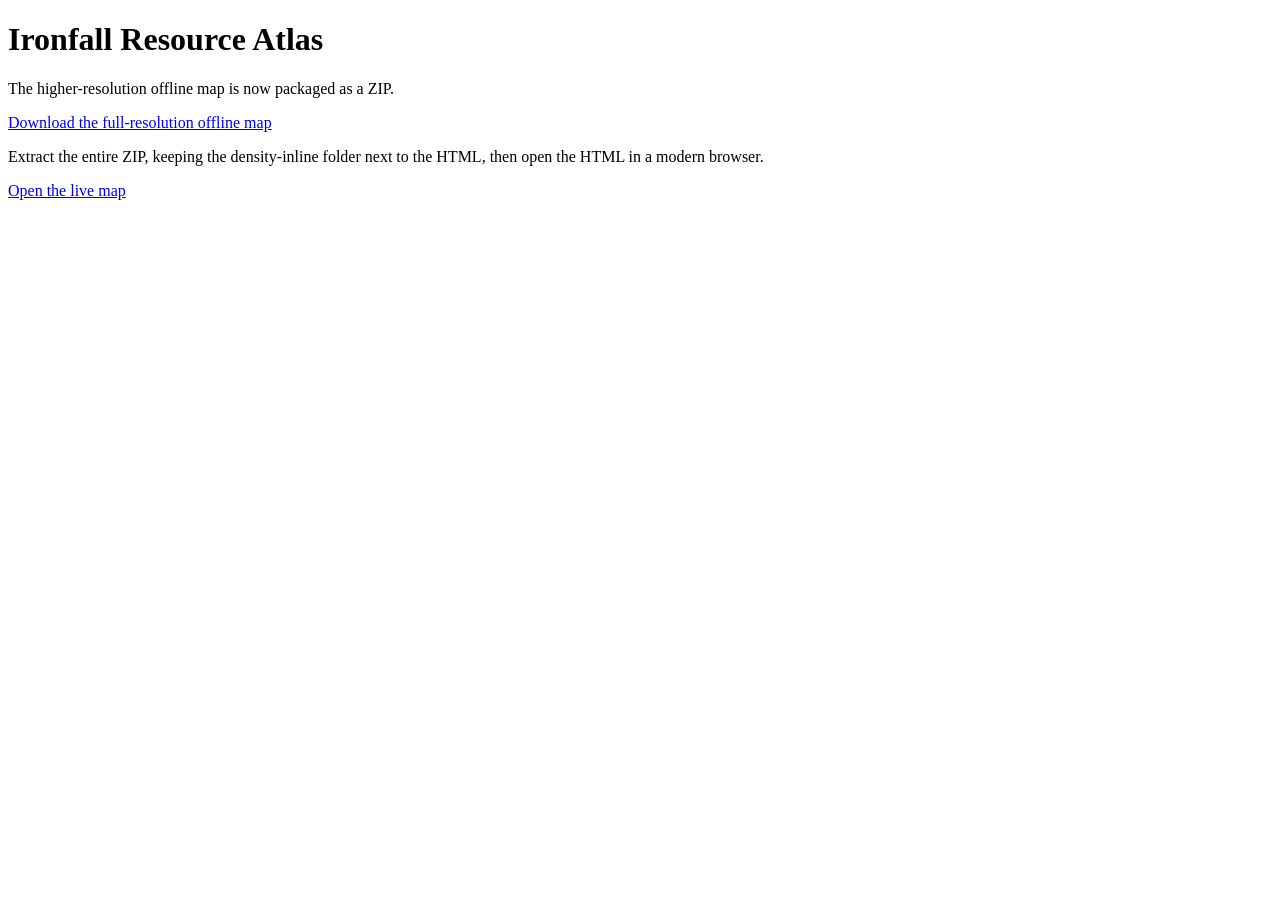
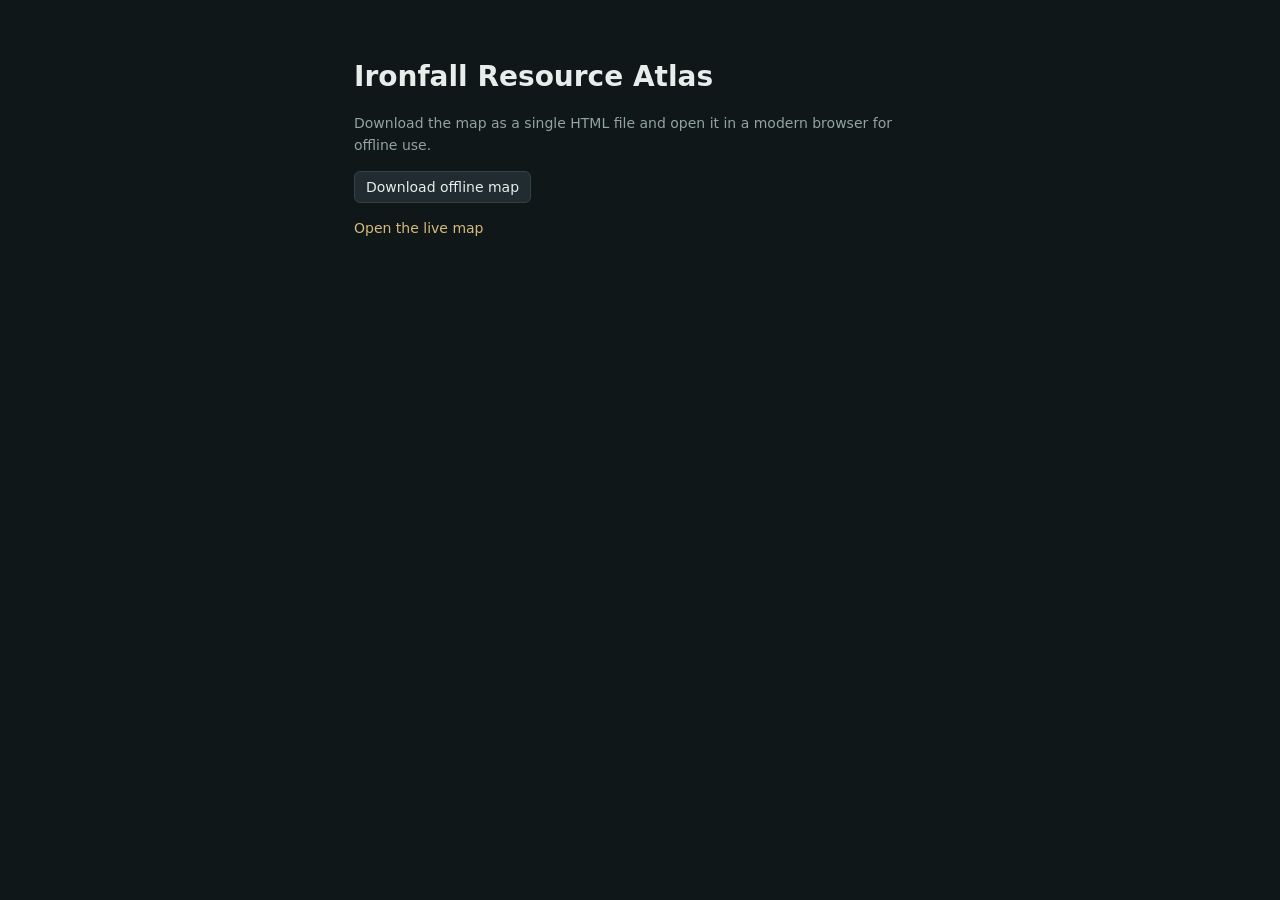
